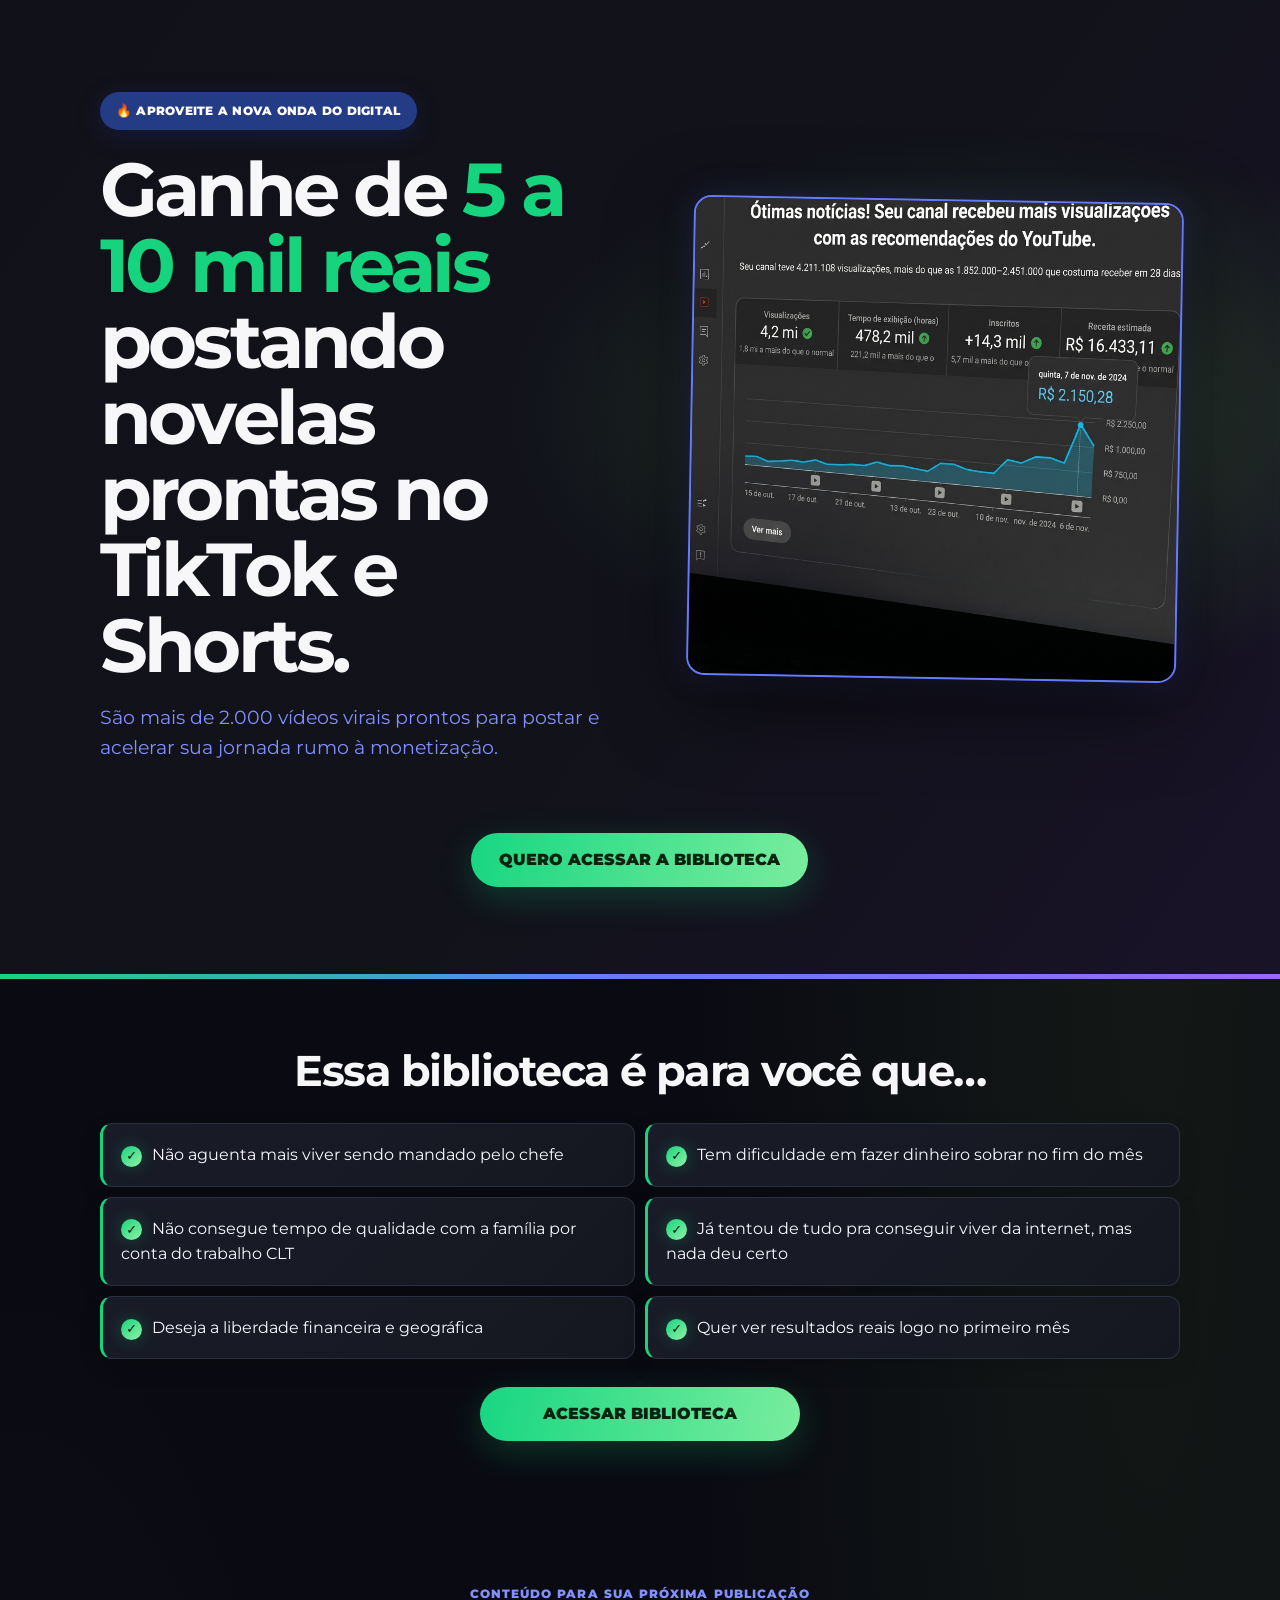
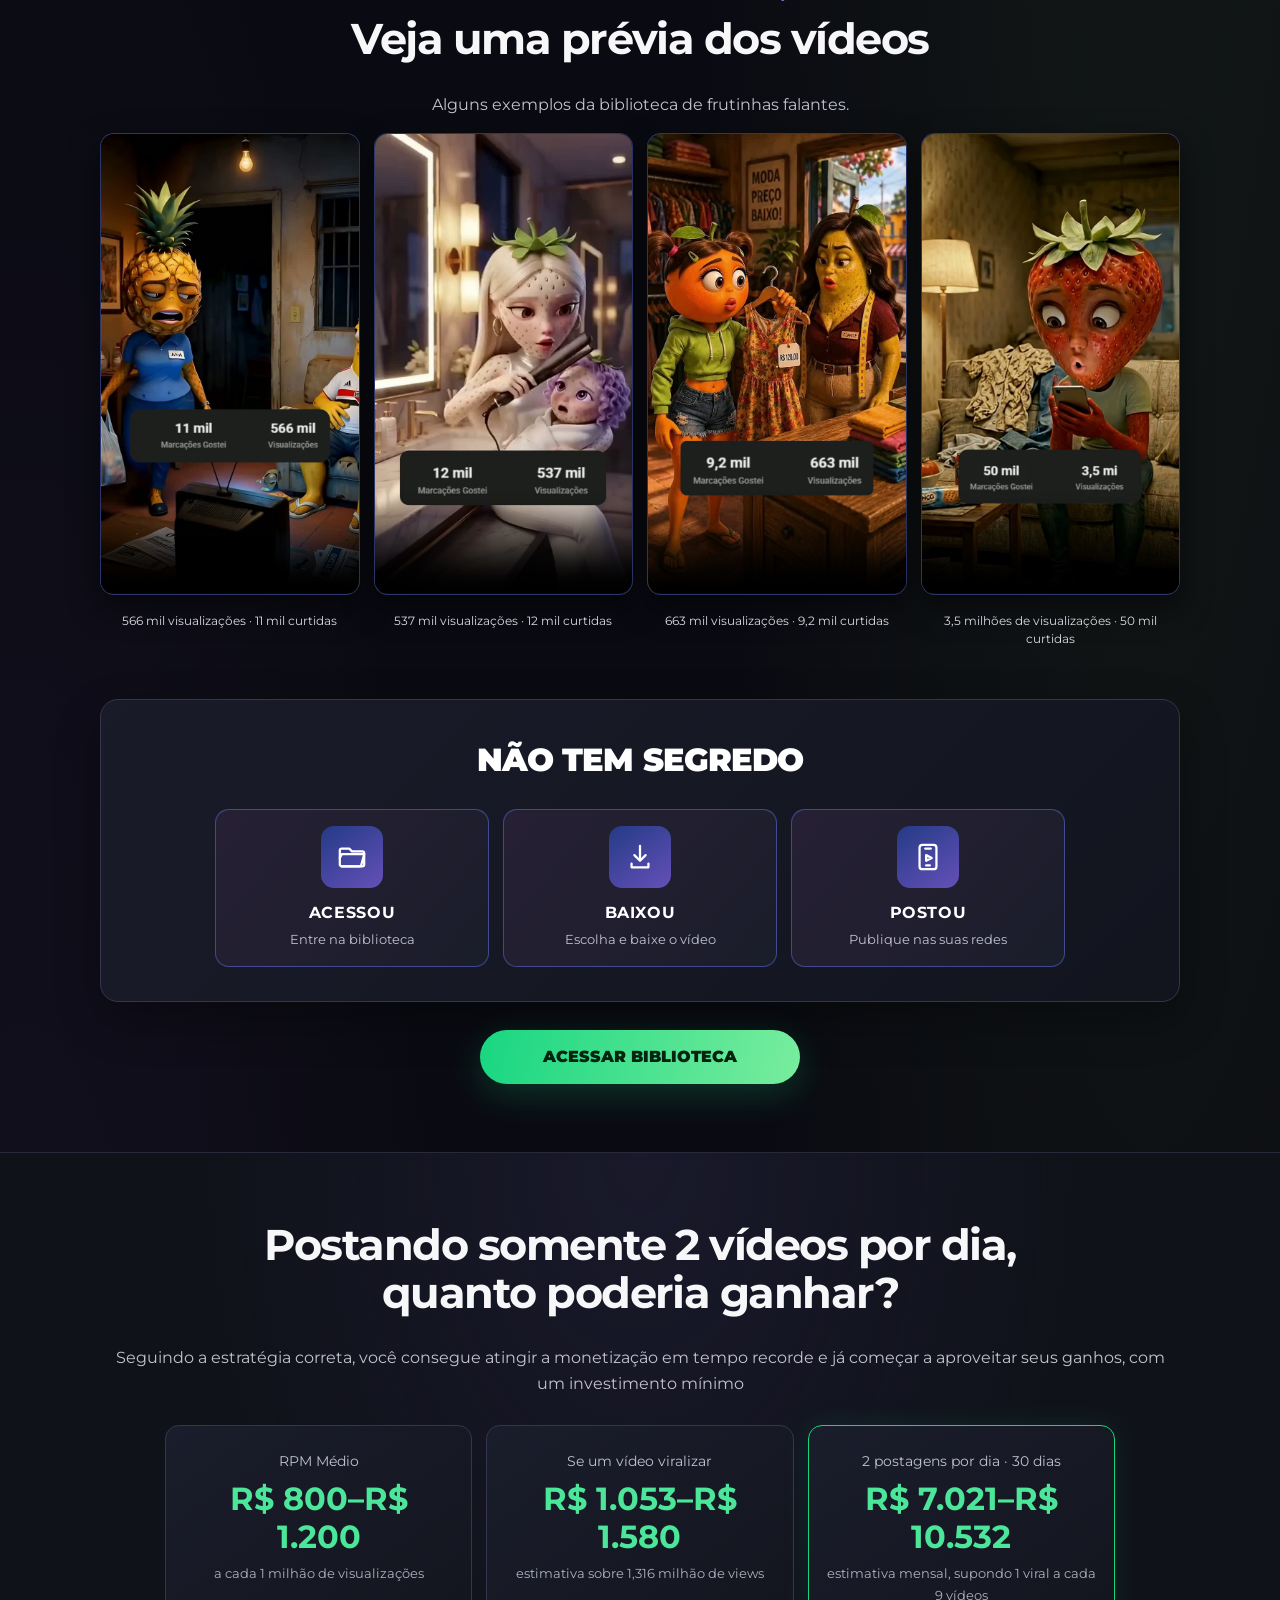
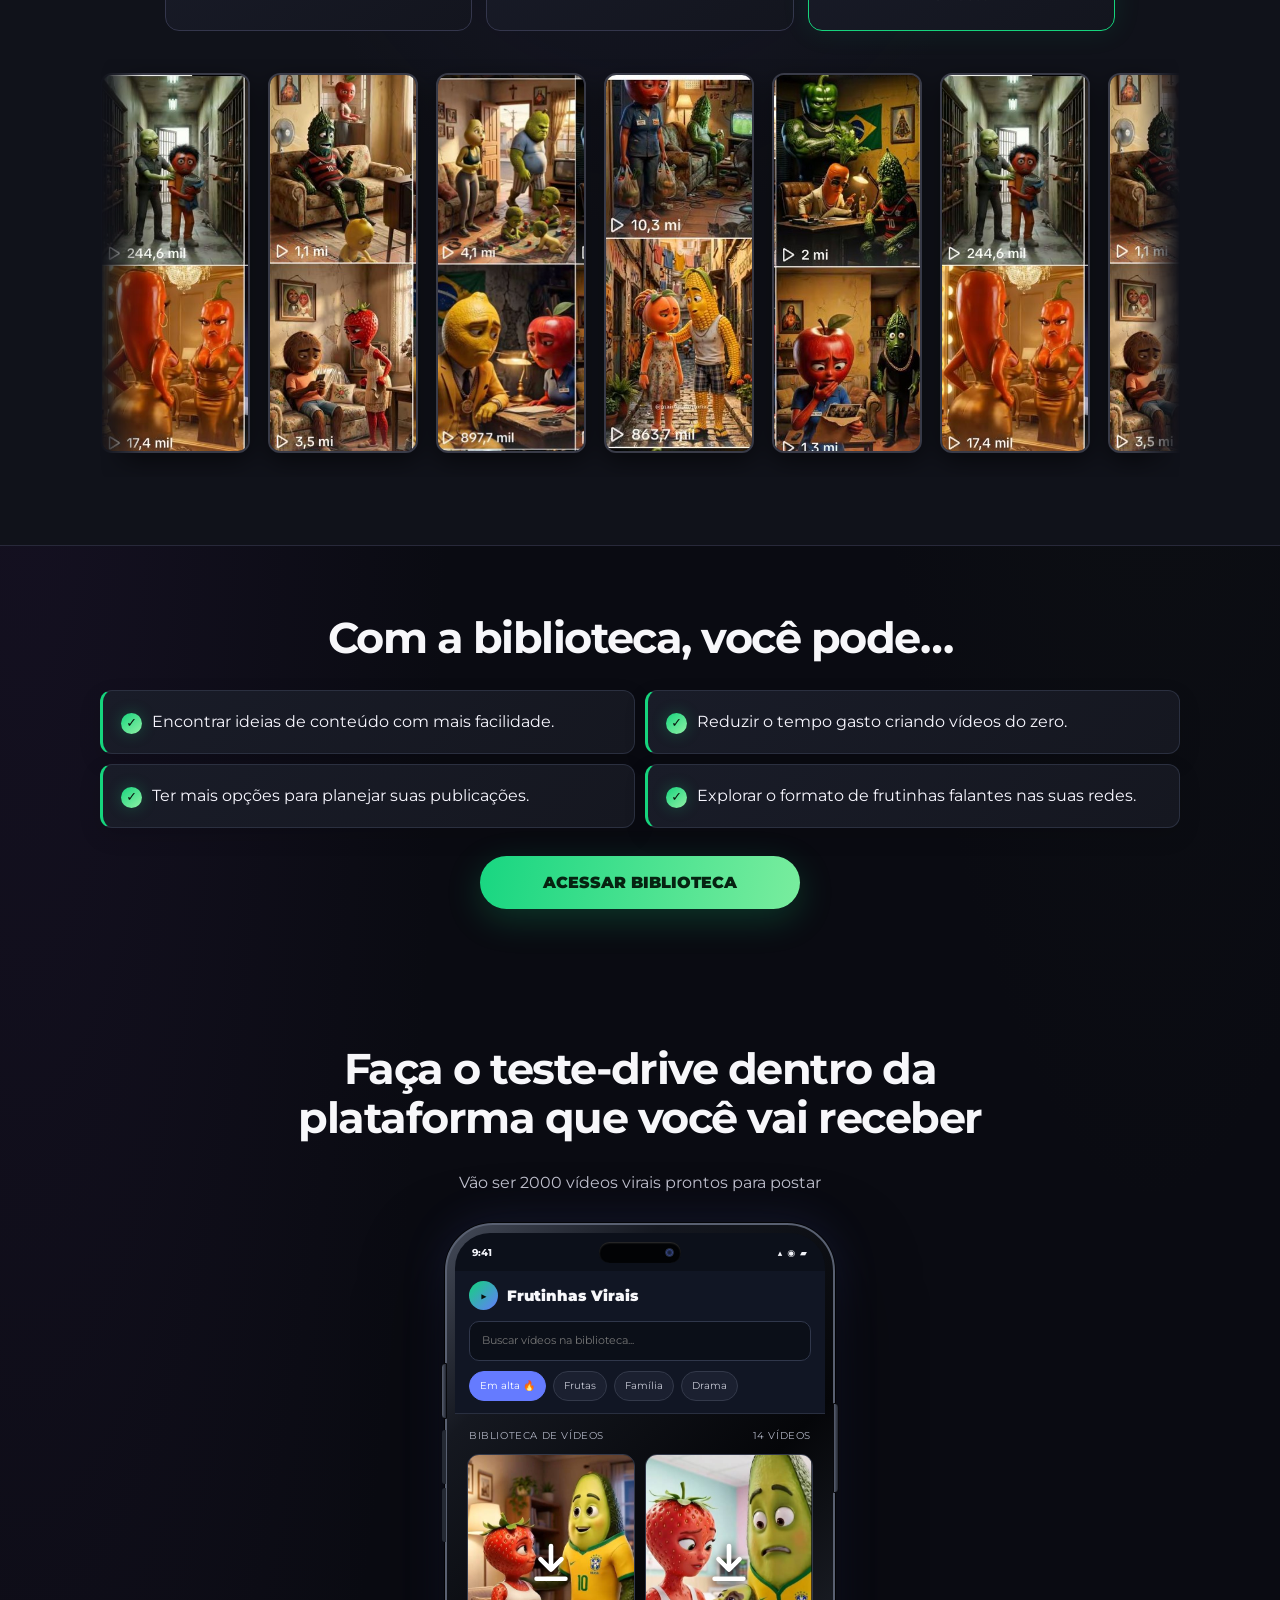
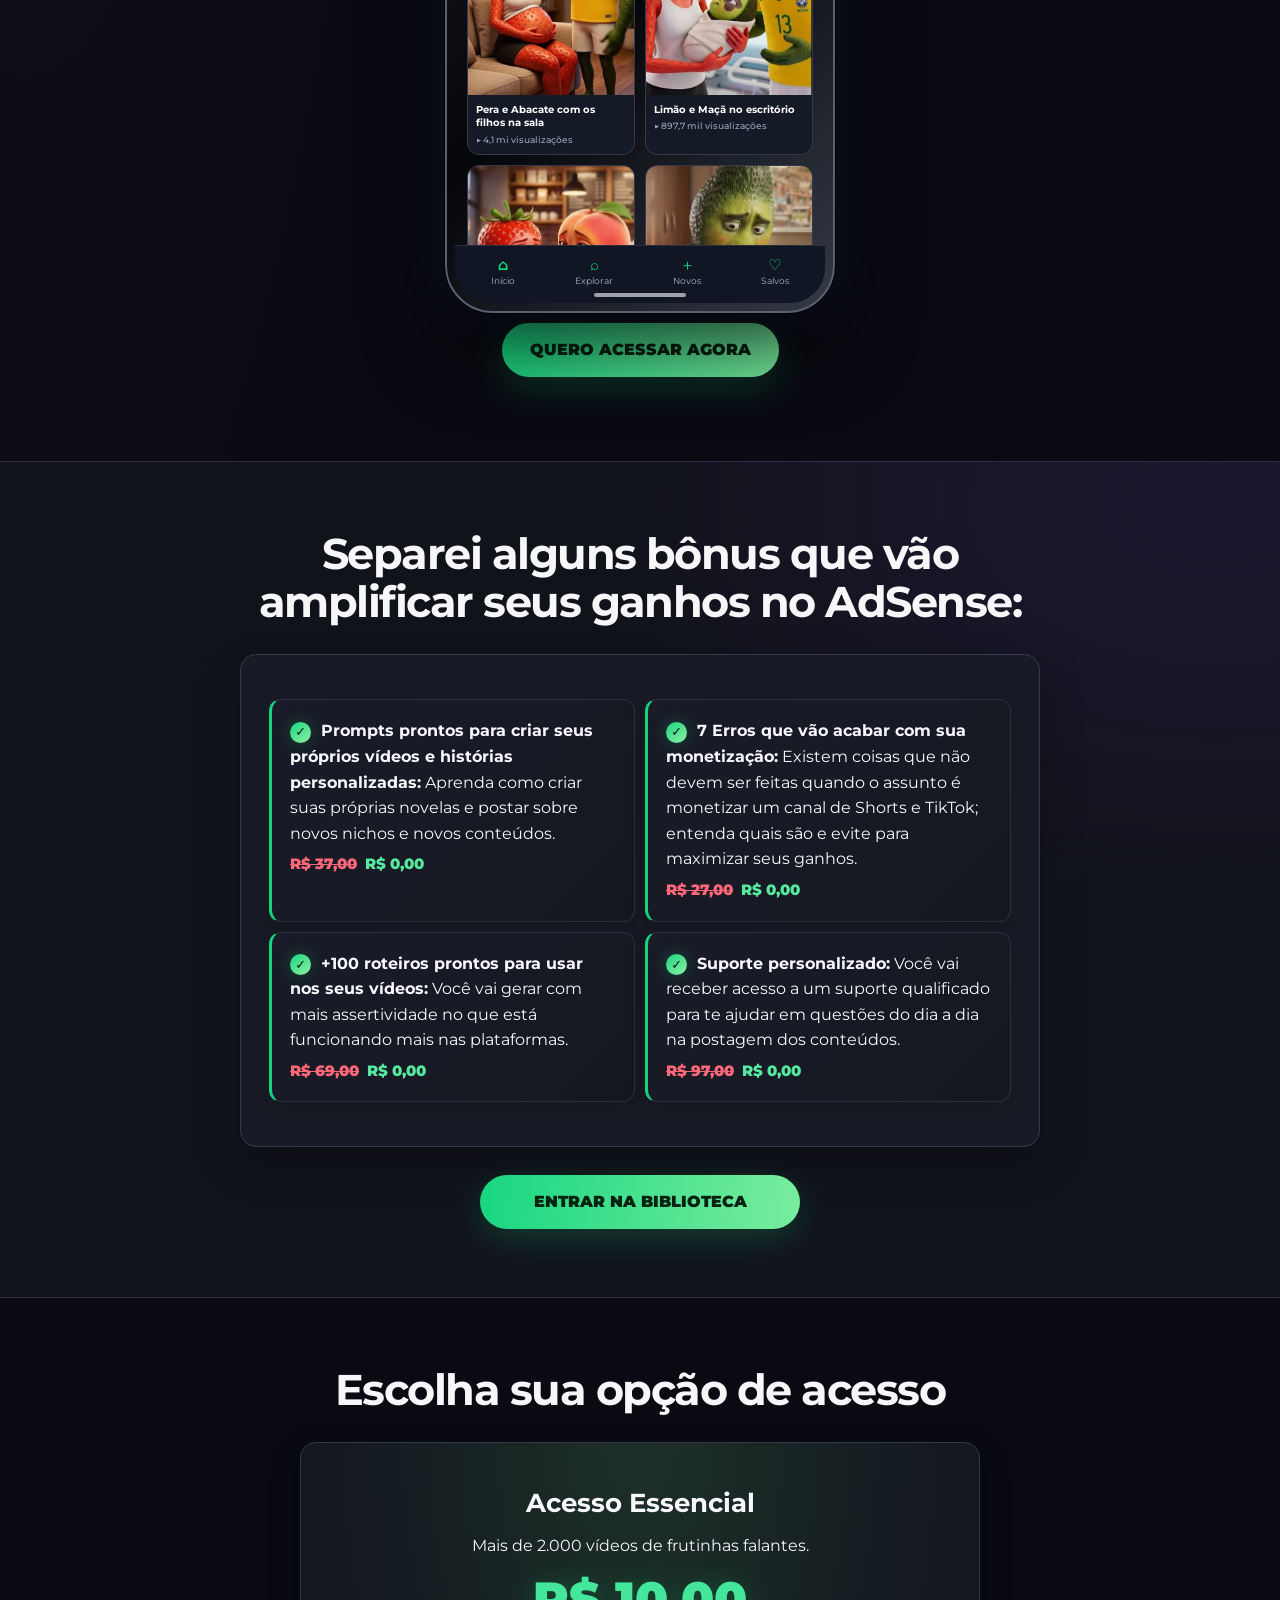
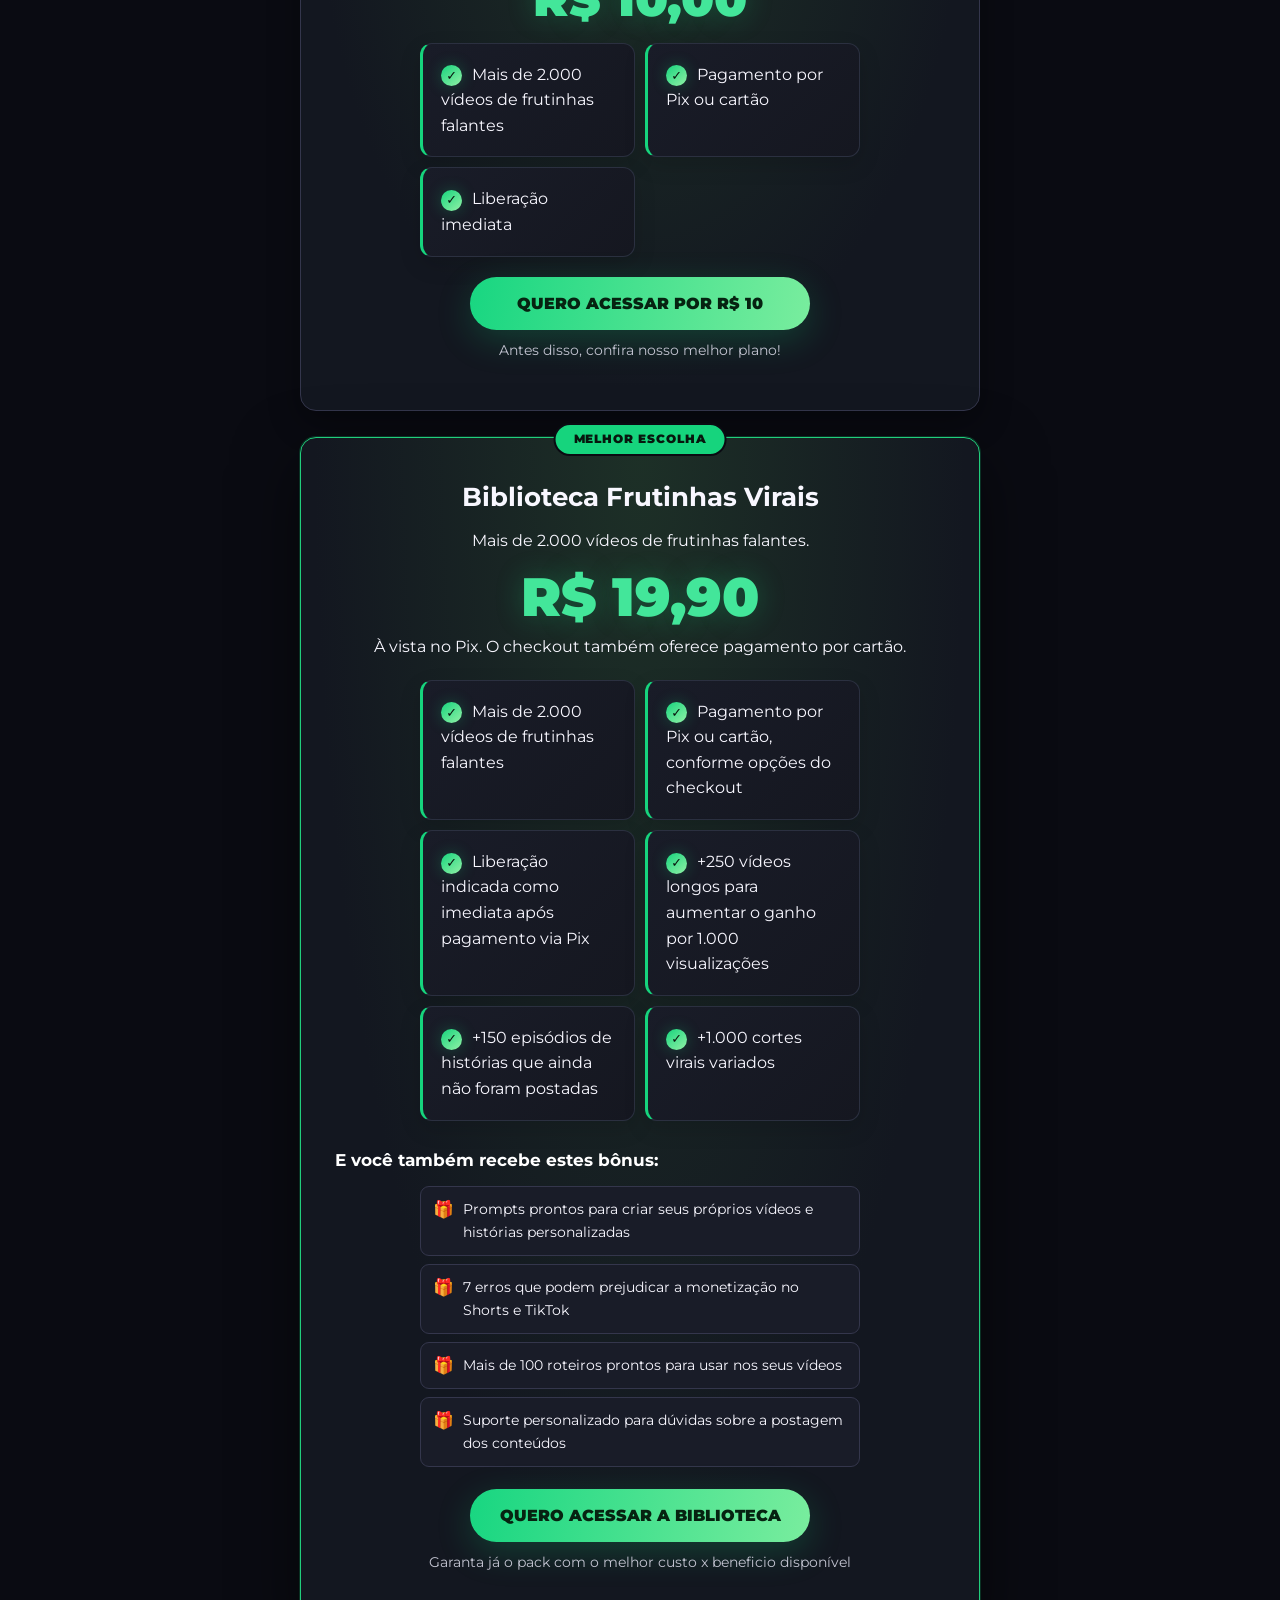
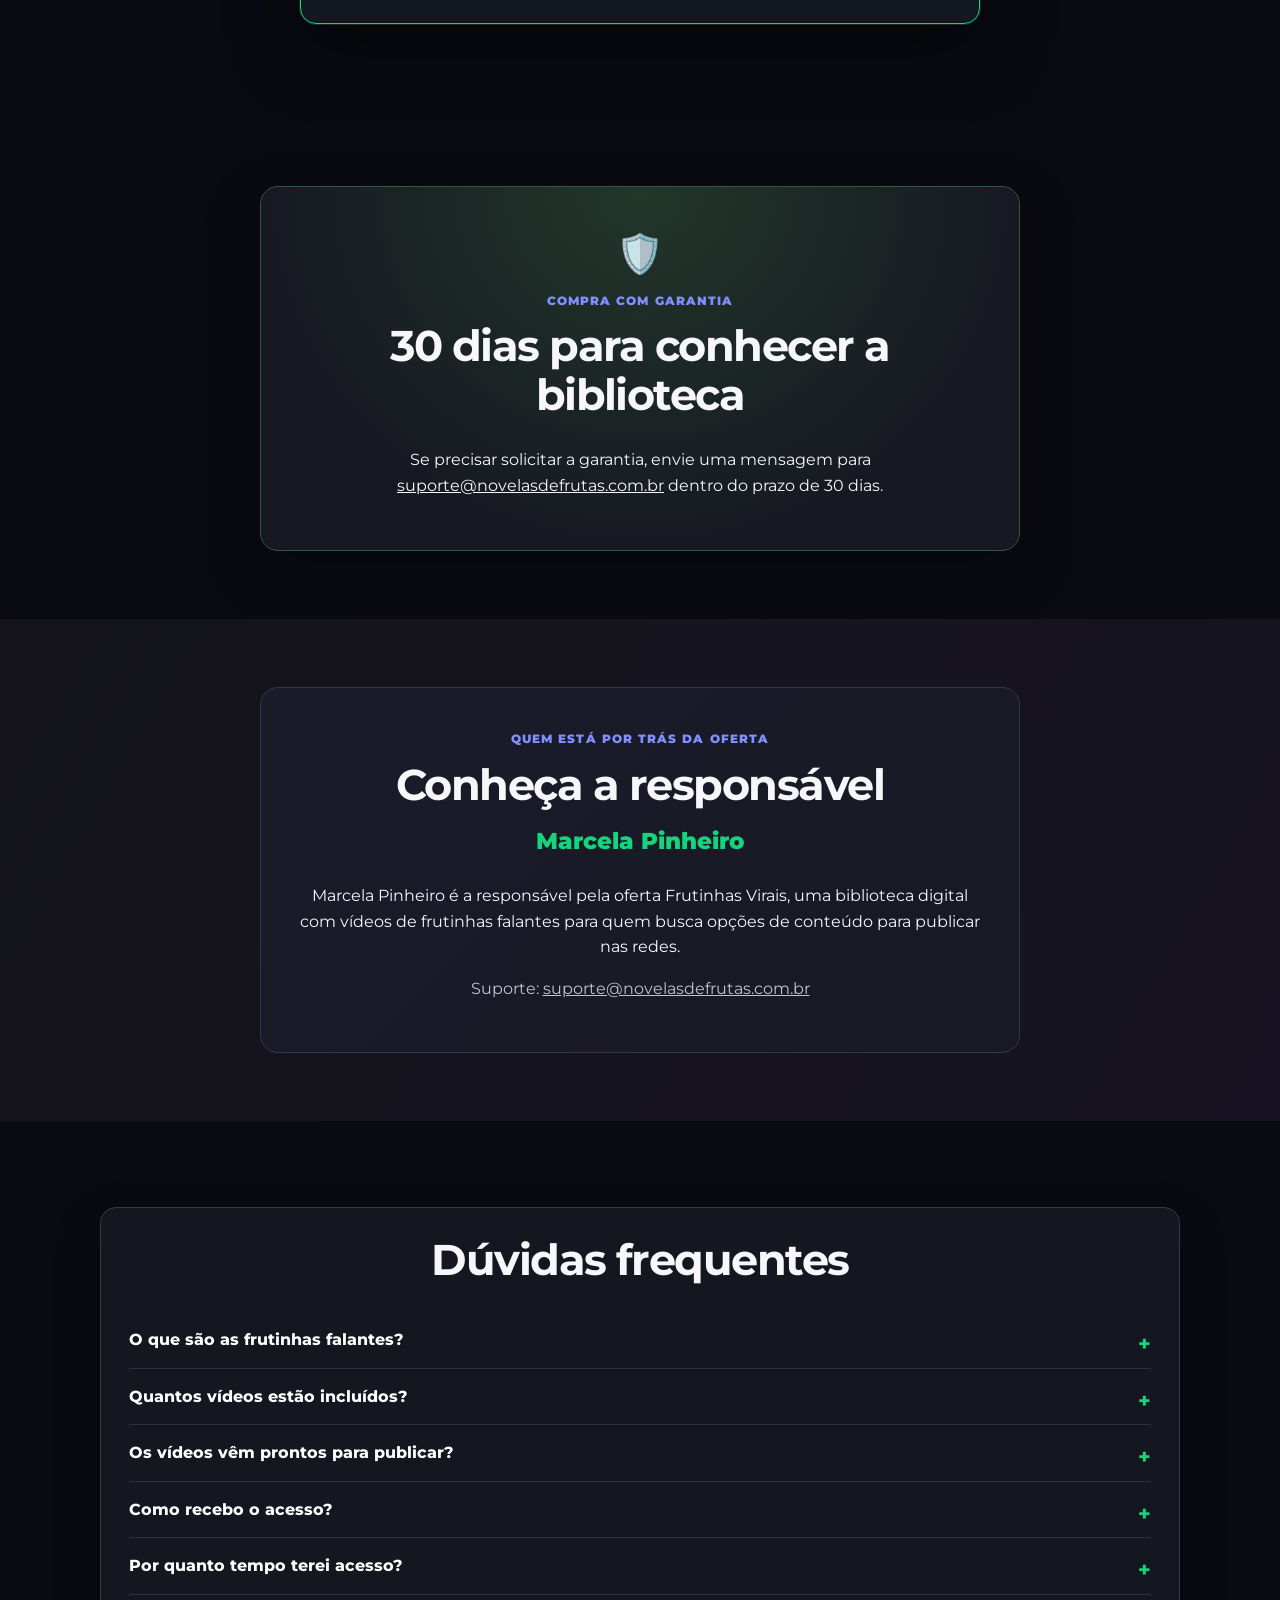
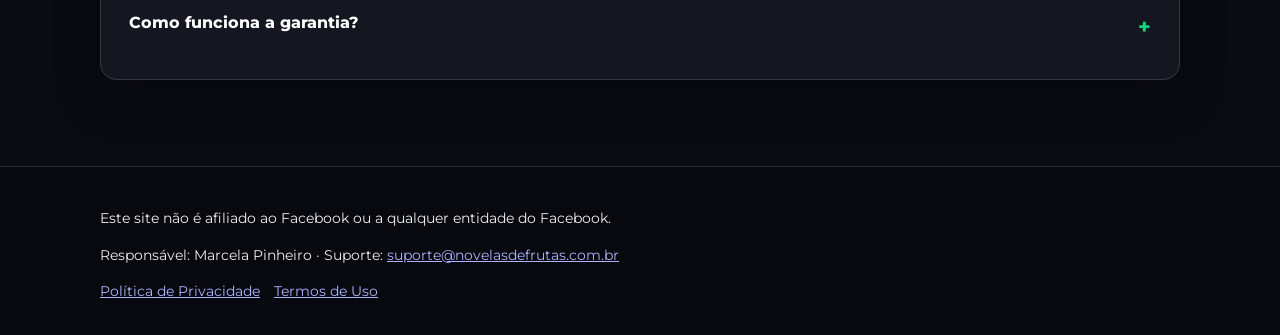
==== index.html @ 3e5a94a5 "Update FAQ answers" ====
<!doctype html>
<html lang="pt-BR">
<head>
  <meta charset="utf-8">
  <meta name="viewport" content="width=device-width, initial-scale=1">
  <meta name="theme-color" content="#101010">
  <meta name="description" content="Acesse uma biblioteca com mais de 2.000 vídeos de frutinhas falantes prontos para publicar.">
  <title>Frutinhas Virais — Biblioteca de vídeos</title>
  <link rel="preconnect" href="https://fonts.googleapis.com">
  <link rel="preconnect" href="https://fonts.gstatic.com" crossorigin>
  <link href="https://fonts.googleapis.com/css2?family=Montserrat:wght@400;500;600;700;800;900&display=swap" rel="stylesheet">
  <style>
    :root{font-family:Inter,ui-sans-serif,system-ui,-apple-system,"Segoe UI",sans-serif;color:#f7f7fa;background:#0b0b0d;line-height:1.6;font-synthesis:none;text-rendering:optimizeLegibility;--bg:#0b0b0d;--panel:#151519;--green:#12d47b;--blue:#657bff;--purple:#8771ff;--white:#f7f7fa;--muted:#b7b7c2}*{box-sizing:border-box}body{margin:0;background:var(--bg)}a{color:inherit}.wrap{width:min(100% - 36px,1080px);margin:auto}.hero{text-align:left;background:radial-gradient(ellipse at 83% 44%,#263925 0,transparent 31%),radial-gradient(ellipse at 0% 100%,#1a1540 0,transparent 38%),#09090b;color:var(--white);padding:54px 0;border-bottom:1px solid #263829;overflow:hidden}.hero .wrap{max-width:1080px}.hero-copy{max-width:580px}.tag{display:inline-block;background:var(--blue);color:#080808;font-size:.78rem;font-weight:850;padding:8px 14px;margin-bottom:22px;border-radius:4px;letter-spacing:.02em}.hero h1{font-size:clamp(2.55rem,6vw,4.55rem);line-height:1.01;letter-spacing:-.05em;margin:0 0 18px;max-width:660px}.green{color:var(--green)}.blue{color:#8290ff}.lead{font-size:1.2rem;margin:0 0 22px;color:#d0d0d8}.hero-copy>p:not(.lead){color:#a9a9b4;margin:0 0 26px}.button{display:inline-flex;align-items:center;justify-content:center;min-height:52px;background:var(--green);color:#07170e;text-decoration:none;font-weight:900;padding:14px 24px;border-radius:6px;box-shadow:0 8px 28px #10c87830;transition:transform .18s,filter .18s}.button:hover{filter:brightness(1.06);transform:translateY(-2px)}.hero-art{display:block;width:min(100%,620px);margin:28px auto 0;border-radius:12px;box-shadow:0 18px 55px #000b;border:1px solid #ffffff24}section{padding:58px 0}section h2{text-align:center;color:var(--white);font-size:clamp(1.75rem,4vw,2.55rem);line-height:1.12;letter-spacing:-.035em;margin:0 0 24px}p{margin-top:.6em}ul{padding-left:1.25rem}li{margin:10px 0}.muted,.notice{color:var(--muted)}.videos{display:grid;grid-template-columns:repeat(2,minmax(0,1fr));gap:14px}.videos video{width:100%;aspect-ratio:9/16;object-fit:cover;background:#080808;border:1px solid #35353c;border-radius:10px;box-shadow:0 10px 25px #0005}.list-card,.offer,.faq{background:linear-gradient(145deg,#19191f,#121215);border:1px solid #303038;border-radius:12px;padding:clamp(18px,3vw,28px);margin:18px 0;box-shadow:0 12px 32px #0003}.offer{text-align:center;border:1px solid #2bbd79;box-shadow:0 0 0 1px #10c87833,0 20px 60px #0007;max-width:680px;margin:26px auto}.offer h3{font-size:1.6rem;margin:.2em 0}.offer ul{text-align:left;max-width:440px;margin:20px auto}.price{font-size:clamp(2.6rem,7vw,3.4rem);line-height:1;font-weight:950;color:var(--green);margin:10px}.bonus{background:radial-gradient(ellipse at top right,#28203d 0,transparent 38%),#111114;border-block:1px solid #292434}.bonus .list-card{max-width:800px;margin:22px auto}.notice{font-size:.9rem}.bio{background:linear-gradient(120deg,#14141a,#171322)}.faq details{padding:15px 0;border-bottom:1px solid #303038}.faq details:last-child{border-bottom:0}.faq summary{font-weight:750;cursor:pointer;color:#fff}.faq details p{color:var(--muted);margin-bottom:0}.footer{background:#070708;color:#eee;padding:32px 0;font-size:.88rem;border-top:1px solid #29292d}.footer a{margin-right:14px;color:#a7a7b2}.check-list{list-style:none;padding:0;display:grid;grid-template-columns:1fr;gap:10px}.check-list li{padding:15px 16px;background:#17171c;border:1px solid #292930;border-radius:8px;margin:0}.check-list li::before{content:"✓";display:inline-grid;place-items:center;color:#08150d;background:var(--green);font-size:.8rem;font-weight:950;width:21px;height:21px;border-radius:50%;margin-right:10px}.eyebrow{color:#8290ff;text-align:center;font-weight:850;letter-spacing:.09em;font-size:.75rem}.showcase{display:grid;grid-template-columns:1fr;gap:16px;align-items:center;margin:26px 0}.showcase img{display:block;width:100%;height:auto;border-radius:10px;border:1px solid #ffffff22;box-shadow:0 12px 32px #0006}.center{text-align:center}.guarantee{max-width:760px;margin:auto;text-align:center;padding:28px;border:1px solid #33333b;background:linear-gradient(120deg,#17171b,#13151a);border-radius:12px}.guarantee-mark{font-size:2.4rem}.person{max-width:760px;margin:auto;text-align:center}.person h2{margin-bottom:12px}.person-name{font-size:1.45rem;font-weight:850;color:var(--green)}@media(min-width:760px){.hero{padding:78px 0}.hero .wrap{display:grid;grid-template-columns:1.05fr .95fr;gap:48px;align-items:center}.hero-art{margin:0;width:100%;max-height:450px;object-fit:cover}.videos{grid-template-columns:repeat(4,minmax(0,1fr))}section{padding:74px 0}.showcase{grid-template-columns:1.1fr .9fr;gap:22px}.check-list{grid-template-columns:repeat(2,minmax(0,1fr))}}@media(max-width:759px){.hero-copy{text-align:center}.tag{max-width:100%}.hero .button{width:100%}.hero-art{max-height:350px;object-fit:cover}section{padding:46px 0}}
    /* Identidade Frutinhas Virais: criativa e colorida, mantendo a leitura direta da estrutura de referência. */
    :root{font-family:"Montserrat",ui-sans-serif,system-ui,-apple-system,"Segoe UI",sans-serif;color:#f8f7ff;background:#0a0b12;--green:#16d47d;--blue:#657bff;--purple:#9a67ff;--muted:#c2c3d0;--panel:#171925}
    body{background:#0a0b12;background-image:radial-gradient(ellipse at 90% 8%,#27351f55,transparent 28%),radial-gradient(ellipse at 2% 35%,#33204d44,transparent 24%)}
    .hero{position:relative;border:0;background:radial-gradient(ellipse at 78% 42%,#283c28 0,transparent 35%),linear-gradient(125deg,#11111a,#11121a 54%,#191328);padding:70px 0 76px}
    .hero:after{content:"";position:absolute;inset:auto 0 0;height:5px;background:linear-gradient(90deg,var(--green),var(--blue),var(--purple))}
    .hero .wrap{position:relative;z-index:1}.tag{background:#243b86;color:white;border-radius:999px;padding:9px 16px;box-shadow:0 6px 24px #243b8644}
    .hero h1{font-size:clamp(2.65rem,6vw,4.7rem);max-width:620px}.hero-art{border:2px solid #657bff;border-radius:18px;box-shadow:0 24px 80px #0009,0 0 35px #657bff30;transform:rotate(1deg)}
    .button{background:linear-gradient(100deg,#18d681,#79ed9e);border-radius:999px;color:#062311;box-shadow:0 10px 35px #13d57a36;padding-inline:28px}
    section{padding:68px 0}section[style]{background:transparent!important}.bonus{background:linear-gradient(120deg,#15131f,#121722)!important;border-block:1px solid #302b49}
    section h2{max-width:780px;margin:0 auto 28px;font-size:clamp(1.8rem,4vw,2.7rem)}
    section:nth-of-type(odd) .wrap{position:relative}
    .check-list li{background:linear-gradient(135deg,#191c28,#151720);border:1px solid #2b3040;border-left:3px solid var(--green);padding:18px;border-radius:12px;box-shadow:0 8px 22px #0002}
    .check-list li::before{background:linear-gradient(140deg,#16d47d,#92f1a6);box-shadow:0 0 15px #16d47d44}
    .showcase img{border:1px solid #657bff66;border-radius:14px;box-shadow:0 18px 42px #0007;transition:transform .2s}.showcase img:hover{transform:translateY(-4px)}
    .videos video{border:1px solid #657bff66;border-radius:14px;box-shadow:0 12px 30px #0008}
    .list-card,.offer,.faq{background:linear-gradient(145deg,#1a1d2b,#14151e);border:1px solid #35394c;border-radius:16px;box-shadow:0 18px 44px #0004}
    .offer{background:radial-gradient(ellipse at top,#1d3027,#131720 68%);border:1px solid #21ce7c;box-shadow:0 0 0 1px #16d47d33,0 24px 65px #0008;padding:34px}
    .offer .button{min-width:min(100%,340px)}.price{color:#43e69a;text-shadow:0 0 28px #16d47d44}
    .bonus{background:radial-gradient(ellipse at 95% 5%,#34205b55,transparent 35%),#11131b!important}.bonus .list-card{background:#181a25}
    .guarantee{background:radial-gradient(ellipse at top,#22372a,#171922 70%);border-color:#31573f;border-radius:18px;box-shadow:0 20px 55px #0005;padding:36px}
    .person{padding:34px;background:linear-gradient(135deg,#1b1b2a,#171923);border:1px solid #34364c;border-radius:18px}
    .faq{background:#141620}.faq summary{list-style:none}.faq summary::-webkit-details-marker{display:none}.faq summary:after{content:"+";float:right;color:var(--green);font-size:1.3rem}.faq details[open] summary:after{content:"−"}
    .footer{background:#08090e;border-color:#272a38}.footer a{color:#aeb3ff}
    @media(min-width:760px){.hero{padding:92px 0}.hero-art{max-height:480px}.showcase{grid-template-columns:1fr 1fr}}
    @media(max-width:759px){.hero{padding:48px 0 56px}.hero-art{transform:none;margin-top:30px}.tag{font-size:.72rem}.button{width:100%}.hero-cta{width:calc(100% - 24px);margin:24px auto 0}section{padding:48px 0}.offer{padding:24px 18px}}
    .videos figure{margin:0;min-width:0}.videos figcaption{padding:10px 3px;color:#d9d9e2;font-size:.78rem;line-height:1.4;text-align:center}
    .earning-section{background:radial-gradient(ellipse at 50% 0,#26234366,transparent 48%),#10121a!important;border-block:1px solid #28293a}
    .center{text-align:center}.earning-grid{display:grid;grid-template-columns:1fr;gap:14px;margin:28px auto;max-width:950px}
    .earning-card{padding:24px 18px;border:1px solid #34364c;border-radius:14px;background:linear-gradient(145deg,#1a1d2b,#13151e);text-align:center;display:flex;flex-direction:column;gap:7px}
    .earning-card span{color:#bfc1d2;font-size:.9rem}.earning-card strong{font-size:clamp(1.35rem,4vw,2rem);color:#4be69a;line-height:1.2}.earning-card small{color:#aeb0bf}
    .earning-card.highlight{border-color:#16d47d;box-shadow:0 0 28px #16d47d1a}.calc-note{max-width:900px;margin:0 auto;padding:18px 20px;border-left:3px solid var(--blue);border-radius:8px;background:#1a1b28;color:#dcdeea;font-size:.94rem}
    .disclaimer{max-width:900px;margin:18px auto 0;color:#9ea1b0;font-size:.82rem;line-height:1.5}
    .results-carousel{overflow:hidden;width:100%;padding:14px 0 24px;position:relative;mask-image:linear-gradient(90deg,transparent,#000 4%,#000 96%,transparent)}
    .results-track{display:flex;gap:0;width:max-content;animation:results-scroll 34s linear infinite}
    .results-track img{display:block;flex:none;width:118px;height:300px;margin-right:14px;object-fit:cover;border:2px solid #393b48;border-radius:12px;background:#181922;box-shadow:0 8px 24px #0008}
    @keyframes results-scroll{from{transform:translateX(0)}to{transform:translateX(-50%)}}
    @media(min-width:760px){.results-track img{width:150px;height:380px;margin-right:18px}}
    @media(prefers-reduced-motion:reduce){.results-track{animation:none}}
    @media(min-width:760px){.earning-grid{grid-template-columns:repeat(3,1fr)}}
    .library-phone{position:relative;width:min(100%,390px);height:690px;margin:28px auto 0;padding:8px;border:2px solid #596071;border-radius:48px;background:linear-gradient(135deg,#454b59 0%,#151820 20%,#050609 52%,#343a47 100%);overflow:visible;box-shadow:0 34px 80px #000b,0 0 0 1px #050609,0 0 45px #657bff26;display:flex;flex-direction:column;color:#f7f7fa;isolation:isolate}
    .library-phone:before,.library-phone:after{content:"";position:absolute;width:4px;background:linear-gradient(90deg,#596071,#222630);border:1px solid #08090d;z-index:2;pointer-events:none}
    .library-phone:before{left:-6px;top:138px;height:54px;border-radius:4px 0 0 4px;box-shadow:0 66px 0 -1px #252a34,0 124px 0 -1px #252a34}
    .library-phone:after{right:-6px;top:178px;height:88px;border-radius:0 4px 4px 0}
    .phone-status{position:relative;display:grid;grid-template-columns:1fr 1fr 1fr;align-items:center;min-height:38px;padding:7px 17px 6px;background:#0c101a;font-size:10px;color:#f1f2f8;font-weight:750;border-radius:35px 35px 0 0}
    .phone-status span:nth-child(2){justify-self:center;width:82px;height:21px;border-radius:15px;background:#020305;box-shadow:inset 0 1px 2px #333;display:flex;justify-content:flex-end;align-items:center;padding-right:7px}
    .phone-status span:nth-child(2):after{content:"";width:7px;height:7px;border-radius:50%;background:#121a27;border:1px solid #283246;box-shadow:inset 0 0 3px #657bff}
    .phone-status span:last-child{justify-self:end;letter-spacing:1px;font-size:9px}
    .library-head{padding:10px 14px 12px;background:#111624;border-bottom:1px solid #292f40}.library-brand{display:flex;align-items:center;gap:9px;font-weight:900;font-size:15px}.brand-play{display:grid;place-items:center;width:29px;height:29px;border-radius:50%;background:linear-gradient(135deg,#12d47b,#657bff);color:#08100d;font-size:12px}.library-search{width:100%;margin-top:11px;border:1px solid #30374b;border-radius:10px;padding:10px 12px;background:#0b0f18;color:#fff;font:inherit;font-size:11px;outline:none}.library-search:focus{border-color:#657bff}.library-tabs{display:flex;gap:7px;overflow:auto;padding-top:10px;scrollbar-width:none}.library-tabs button{flex:none;border:1px solid #33394a;border-radius:20px;background:#1b2030;color:#c7c9d5;padding:6px 10px;font:inherit;font-size:10px;cursor:pointer}.library-tabs button.active{background:#657bff;border-color:#657bff;color:#fff}.library-content{overflow:auto;flex:1;padding:12px;scrollbar-width:thin;scrollbar-color:#48506a transparent}.library-label{display:flex;justify-content:space-between;font-size:10px;color:#aeb2c1;text-transform:uppercase;letter-spacing:.06em;margin:2px 2px 10px}.library-grid{display:grid;grid-template-columns:repeat(2,minmax(0,1fr));gap:10px}.library-item{padding:0;border:1px solid #33394a;border-radius:12px;background:#151a27;overflow:hidden;color:white;text-align:left;cursor:pointer;min-width:0}.library-item img{display:block;width:100%;aspect-ratio:9/13;object-fit:cover;background:#202333}.library-item span{display:block;padding:8px;font-size:10px;line-height:1.35;font-weight:700}.library-item small{display:block;color:#9fa5bb;font-size:9px;font-weight:500;margin-top:4px}.library-bottom{display:flex;justify-content:space-around;align-items:center;padding:10px 6px 12px;background:#111624;border-top:1px solid #292f40;color:#aab0c2;font-size:9px}.library-bottom span{text-align:center}.library-bottom b{display:block;color:#12d47b;font-size:15px;line-height:1.2}.library-modal{position:fixed;inset:0;z-index:1000;background:#03040be8;display:none;place-items:center;padding:20px}.library-modal.open{display:grid}.library-modal figure{position:relative;margin:0;width:min(100%,390px);max-height:90vh}.library-modal img{display:block;width:100%;max-height:82vh;object-fit:contain;border-radius:14px}.library-modal button{position:absolute;right:8px;top:8px;border:0;border-radius:50%;width:38px;height:38px;background:#0b0d15dd;color:#fff;font-size:22px;cursor:pointer}
    .library-bottom{position:relative;min-height:58px;padding:8px 6px 13px;border-radius:0 0 35px 35px}
    .library-bottom:after{content:"";position:absolute;bottom:6px;left:50%;transform:translateX(-50%);width:92px;height:4px;border-radius:4px;background:#e7e8eeaa}
    .library-item{position:relative;cursor:default}
    .library-item:after{content:"";position:absolute;left:50%;top:36%;transform:translate(-50%,-50%);width:42px;height:42px;background:center/contain no-repeat url("data:image/svg+xml,%3Csvg xmlns='http://www.w3.org/2000/svg' viewBox='0 0 32 32' fill='none' stroke='white' stroke-width='3.5' stroke-linecap='round' stroke-linejoin='round'%3E%3Cpath d='M16 3v18m-8-8 8 8 8-8M5 28h22'/%3E%3C/svg%3E");filter:drop-shadow(0 2px 5px #000);pointer-events:none}
    .delivery-panel{margin-top:42px;padding:26px 18px;border:1px solid #34364c;border-radius:18px;background:linear-gradient(135deg,#191b29,#12141e);box-shadow:0 18px 45px #0005}
    .delivery-title{margin:0 0 24px;text-align:center;font-size:clamp(1.3rem,4vw,2rem);font-weight:900;letter-spacing:-.03em;color:#fff}
    .delivery-title span{color:var(--green)}.delivery-steps{display:grid;grid-template-columns:1fr;gap:12px;max-width:850px;margin:auto}
    .delivery-step{display:flex;align-items:center;gap:16px;min-height:92px;padding:16px 18px;border:1px solid #657bff77;border-radius:14px;background:linear-gradient(130deg,#272035,#1a1d2a);color:#fff}
    .delivery-icon{width:54px;height:54px;flex:none;display:grid;place-items:center;border-radius:13px;background:linear-gradient(145deg,#243b86,#6550b8);color:#fff}
    .delivery-icon svg{width:30px;height:30px;fill:none;stroke:currentColor;stroke-width:2.4;stroke-linecap:round;stroke-linejoin:round}
    .delivery-step strong{font-size:1rem;letter-spacing:.04em}.delivery-step small{display:block;margin-top:3px;color:#bfc2d2;font-size:.82rem}
    .gift-heading{margin:26px 0 12px;color:#fff;font-size:1.05rem;text-align:left}.gift-list{margin:0 auto 22px!important;padding:0;list-style:none;display:grid;gap:8px}.gift-list li{display:flex;align-items:flex-start;gap:9px;padding:11px 12px;margin:0;border:1px solid #34364c;border-radius:9px;background:#191c28;text-align:left;font-size:.9rem}.gift-list li:before{content:"🎁";font-size:1.05rem;line-height:1.35;flex:none}
    .offer{position:relative;padding-top:34px}.offer-badge{position:absolute;top:-15px;left:50%;transform:translateX(-50%);padding:5px 18px;border:2px solid #0a0b12;border-radius:999px;background:var(--green);color:#07170e;font-size:.76rem;font-weight:900;letter-spacing:.07em;line-height:1.5;white-space:nowrap}
    .offer-entry{border-color:#34364c;box-shadow:0 12px 32px #0005}.offer-entry .price{font-size:clamp(2.25rem,6vw,3rem)}.offer-entry .check-list{max-width:440px;margin:20px auto}
    .section-cta{text-align:center;margin:28px auto 0}.section-cta .button{min-width:min(100%,320px)}#bonus-destino{scroll-margin-top:24px}
    .wrap.faq{margin:18px auto}
    @media(min-width:650px){.delivery-panel{padding:34px 28px}.delivery-steps{grid-template-columns:repeat(3,1fr);gap:14px}.delivery-step{flex-direction:column;justify-content:center;text-align:center;gap:12px;min-height:155px}.delivery-icon{width:62px;height:62px}}
    .hero-cta{grid-column:1/-1;text-align:center;margin:0 auto}
    @media(max-width:759px){.hero-cta{width:calc(100% - 40px);margin:32px auto 0!important}.hero-cta .button{width:100%}}
    @media(max-width:759px){.library-phone+p{margin-top:48px!important}}
    .bonus-price{display:block;margin-top:7px;color:#55e89f;font-size:.92rem;font-weight:850}.bonus-old{color:#ff6878;text-decoration:line-through;margin-right:8px}
  </style>
  <!-- Meta Pixel Code -->
  <script>
    !function(f,b,e,v,n,t,s)
    {if(f.fbq)return;n=f.fbq=function(){n.callMethod?
    n.callMethod.apply(n,arguments):n.queue.push(arguments)};
    if(!f._fbq)f._fbq=n;n.push=n;n.loaded=!0;n.version='2.0';
    n.queue=[];t=b.createElement(e);t.async=!0;
    t.src=v;s=b.getElementsByTagName(e)[0];
    s.parentNode.insertBefore(t,s)}(window, document,'script',
    'https://connect.facebook.net/en_US/fbevents.js');
    fbq('init', '1915029632598788');
    fbq('track', 'PageView');
  </script>
  <noscript><img height="1" width="1" style="display:none"
    src="https://www.facebook.com/tr?id=1915029632598788&ev=PageView&noscript=1"
  /></noscript>
  <!-- End Meta Pixel Code -->
</head>
<body>
  <header class="hero">
    <div class="wrap">
        <div class="hero-copy">
      <div class="tag">🔥 APROVEITE A NOVA ONDA DO DIGITAL</div>
      <h1>Ganhe de <span class="green">5 a 10 mil reais</span> postando novelas prontas no TikTok e Shorts.</h1>
      <p class="lead"><span class="blue">São mais de 2.000 vídeos virais prontos para postar e acelerar sua jornada rumo à monetização.</span></p>
        </div>
        <img class="hero-art" src="youtube-studio-analytics.jpg" alt="Painel de estatísticas do YouTube Studio mostrando visualizações, inscritos e receita estimada" fetchpriority="high">
        <div class="hero-cta"><a class="button" href="#bonus-destino">QUERO ACESSAR A BIBLIOTECA</a></div>
        
    </div>
  </header>

  <main>
    <section>
      <div class="wrap">
        <h2>Essa biblioteca é para você que…</h2>
        <ul class="check-list">
          <li>Não aguenta mais viver sendo mandado pelo chefe</li>
          <li>Tem dificuldade em fazer dinheiro sobrar no fim do mês</li>
          <li>Não consegue tempo de qualidade com a família por conta do trabalho CLT</li>
          <li>Já tentou de tudo pra conseguir viver da internet, mas nada deu certo</li>
          <li>Deseja a liberdade financeira e geográfica</li>
          <li>Quer ver resultados reais logo no primeiro mês</li>
        </ul>
        <p class="section-cta"><a class="button" href="#bonus-destino">ACESSAR BIBLIOTECA</a></p>
      </div>
    </section>

    <section style="background:#141419">
      <div class="wrap">
        <p class="eyebrow">CONTEÚDO PARA SUA PRÓXIMA PUBLICAÇÃO</p>
        <h2>Veja uma prévia dos vídeos</h2>
        <p class="muted" style="text-align:center">Alguns exemplos da biblioteca de frutinhas falantes.</p>
        <div class="videos">
          <figure><video controls playsinline preload="metadata" poster="Exemplos com resultados/1-frame.jpg"><source src="Exemplos com resultados/1.mp4" type="video/mp4"></video><figcaption>566 mil visualizações · 11 mil curtidas</figcaption></figure>
          <figure><video controls playsinline preload="metadata" poster="Exemplos com resultados/2-frame.jpg"><source src="Exemplos com resultados/2.mp4" type="video/mp4"></video><figcaption>537 mil visualizações · 12 mil curtidas</figcaption></figure>
          <figure><video controls playsinline preload="metadata" poster="Exemplos com resultados/3-frame.jpg"><source src="Exemplos com resultados/3.mp4" type="video/mp4"></video><figcaption>663 mil visualizações · 9,2 mil curtidas</figcaption></figure>
          <figure><video controls playsinline preload="metadata" poster="Exemplos com resultados/4-frame.jpg"><source src="Exemplos com resultados/4.mp4" type="video/mp4"></video><figcaption>3,5 milhões de visualizações · 50 mil curtidas</figcaption></figure>
        </div>
        <div class="delivery-panel">
          <h3 class="delivery-title">NÃO TEM SEGREDO</h3>
          <div class="delivery-steps">
            <div class="delivery-step"><span class="delivery-icon"><svg viewBox="0 0 32 32" aria-hidden="true"><path d="M3 9a2 2 0 0 1 2-2h8l3 3h11a2 2 0 0 1 2 2v12a2 2 0 0 1-2 2H5a2 2 0 0 1-2-2z"/><path d="m3 17 2-4h24l-3 11a2 2 0 0 1-2 2H5"/></svg></span><span><strong>ACESSOU</strong><small>Entre na biblioteca</small></span></div>
            <div class="delivery-step"><span class="delivery-icon"><svg viewBox="0 0 32 32" aria-hidden="true"><path d="M16 20V4m-6 10 6 6 6-6"/><path d="M7 23v4h18v-4"/></svg></span><span><strong>BAIXOU</strong><small>Escolha e baixe o vídeo</small></span></div>
            <div class="delivery-step"><span class="delivery-icon"><svg viewBox="0 0 32 32" aria-hidden="true"><rect x="7" y="3" width="18" height="26" rx="3"/><path d="M13 7h6M14 25h4"/><path d="m14 14 6 3-6 3z"/></svg></span><span><strong>POSTOU</strong><small>Publique nas suas redes</small></span></div>
          </div>
        </div>
        <p class="section-cta"><a class="button" href="#bonus-destino">ACESSAR BIBLIOTECA</a></p>
      </div>
    </section>

    <section class="earning-section">
      <div class="wrap">
        <h2>Postando somente 2 vídeos por dia, quanto poderia ganhar?</h2>
        <p class="muted center">Seguindo a estratégia correta, você consegue atingir a monetização em tempo recorde e já começar a aproveitar seus ganhos, com um investimento mínimo</p>
        <div class="earning-grid">
          <article class="earning-card"><span>RPM Médio</span><strong>R$ 800–R$ 1.200</strong><small>a cada 1 milhão de visualizações</small></article>
          <article class="earning-card"><span>Se um vídeo viralizar</span><strong>R$ 1.053–R$ 1.580</strong><small>estimativa sobre 1,316 milhão de views</small></article>
          <article class="earning-card highlight"><span>2 postagens por dia · 30 dias</span><strong>R$ 7.021–R$ 10.532</strong><small>estimativa mensal, supondo 1 viral a cada 9 vídeos</small></article>
        </div>
        <div class="results-strip" aria-label="Carrossel de exemplos de resultados">
          <div class="results-carousel">
            <div class="results-track">
              <img src="Exemplos com resultados/CARROSSEL SEM SOM/E4k4dci - Imgur.jpg" alt="Vídeo de frutas com mais de 2 milhões de visualizações" loading="lazy">
              <img src="Exemplos com resultados/CARROSSEL SEM SOM/undefined - Imgur (1).jpg" alt="Vídeo de frutas com mais de 1,1 milhão de visualizações" loading="lazy">
              <img src="Exemplos com resultados/CARROSSEL SEM SOM/undefined - Imgur (2).jpg" alt="Vídeo de frutas com mais de 4,1 milhões de visualizações" loading="lazy">
              <img src="Exemplos com resultados/CARROSSEL SEM SOM/undefined - Imgur (3).jpg" alt="Vídeo de frutas com mais de 10,3 milhões de visualizações" loading="lazy">
              <img src="Exemplos com resultados/CARROSSEL SEM SOM/undefined - Imgur.jpg" alt="Vídeo de frutas com mais de 244 mil visualizações" loading="lazy">
              <img src="Exemplos com resultados/CARROSSEL SEM SOM/E4k4dci - Imgur.jpg" alt="Vídeo de frutas com mais de 2 milhões de visualizações" loading="lazy">
              <img src="Exemplos com resultados/CARROSSEL SEM SOM/undefined - Imgur (1).jpg" alt="Vídeo de frutas com mais de 1,1 milhão de visualizações" loading="lazy">
              <img src="Exemplos com resultados/CARROSSEL SEM SOM/undefined - Imgur (2).jpg" alt="Vídeo de frutas com mais de 4,1 milhões de visualizações" loading="lazy">
              <img src="Exemplos com resultados/CARROSSEL SEM SOM/undefined - Imgur (3).jpg" alt="Vídeo de frutas com mais de 10,3 milhões de visualizações" loading="lazy">
              <img src="Exemplos com resultados/CARROSSEL SEM SOM/undefined - Imgur.jpg" alt="Vídeo de frutas com mais de 244 mil visualizações" loading="lazy">
            </div>
          </div>
        </div>
      </div>
    </section>

    <section>
      <div class="wrap">
        <h2>Com a biblioteca, você pode…</h2>
        <ul class="check-list">
          <li>Encontrar ideias de conteúdo com mais facilidade.</li>
          <li>Reduzir o tempo gasto criando vídeos do zero.</li>
          <li>Ter mais opções para planejar suas publicações.</li>
          <li>Explorar o formato de frutinhas falantes nas suas redes.</li>
        </ul>
        <p class="section-cta"><a class="button" href="#bonus-destino">ACESSAR BIBLIOTECA</a></p>
      </div>
    </section>

    <section style="background:#141419">
      <div class="wrap">
        <h2>Faça o teste-drive dentro da plataforma que você vai receber</h2>
        <p class="muted center">Vão ser 2000 vídeos virais prontos para postar</p>
        <div class="library-phone" aria-label="Simulador interativo da biblioteca de vídeos">
          <div class="phone-status"><span>9:41</span><span></span><span>▴ ◉ ▰</span></div>
          <div class="library-head">
            <div class="library-brand"><span class="brand-play">▶</span><span>Frutinhas Virais</span></div>
            <input class="library-search" id="library-search" type="search" placeholder="Buscar vídeos na biblioteca..." aria-label="Buscar vídeos na biblioteca">
            <div class="library-tabs"><button class="active" data-filter="all">Em alta 🔥</button><button data-filter="frutas">Frutas</button><button data-filter="familia">Família</button><button data-filter="drama">Drama</button></div>
          </div>
          <div class="library-content">
            <div class="library-label"><span>Biblioteca de vídeos</span><span id="library-count">14 vídeos</span></div>
            <div class="library-grid" id="library-grid"></div>
          </div>
          <div class="library-bottom"><span><b>⌂</b>Início</span><span><b>⌕</b>Explorar</span><span><b>＋</b>Novos</span><span><b>♡</b>Salvos</span></div>
        </div>
        <p style="text-align:center"><a class="button" href="#oferta">QUERO ACESSAR AGORA</a></p>
      </div>
    </section>

    <section class="bonus" id="bonus-destino">
      <div class="wrap">
        <h2>Separei alguns bônus que vão amplificar seus ganhos no AdSense:</h2>
        <div class="list-card">
          <ul class="check-list">
            <li><strong>Prompts prontos para criar seus próprios vídeos e histórias personalizadas:</strong> Aprenda como criar suas próprias novelas e postar sobre novos nichos e novos conteúdos. <span class="bonus-price"><span class="bonus-old">R$ 37,00</span>R$ 0,00</span></li>
            <li><strong>7 Erros que vão acabar com sua monetização:</strong> Existem coisas que não devem ser feitas quando o assunto é monetizar um canal de Shorts e TikTok; entenda quais são e evite para maximizar seus ganhos. <span class="bonus-price"><span class="bonus-old">R$ 27,00</span>R$ 0,00</span></li>
            <li><strong>+100 roteiros prontos para usar nos seus vídeos:</strong> Você vai gerar com mais assertividade no que está funcionando mais nas plataformas. <span class="bonus-price"><span class="bonus-old">R$ 69,00</span>R$ 0,00</span></li>
            <li><strong>Suporte personalizado:</strong> Você vai receber acesso a um suporte qualificado para te ajudar em questões do dia a dia na postagem dos conteúdos. <span class="bonus-price"><span class="bonus-old">R$ 97,00</span>R$ 0,00</span></li>
          </ul>
        </div>
        <p class="section-cta"><a class="button" href="#oferta">ENTRAR NA BIBLIOTECA</a></p>
      </div>
    </section>

    <section id="oferta">
      <div class="wrap">
        <h2>Escolha sua opção de acesso</h2>
        <div class="offer offer-entry">
          <h3>Acesso Essencial</h3>
          <p>Mais de 2.000 vídeos de frutinhas falantes.</p>
          <p class="price">R$ 10,00</p>
          <ul class="check-list">
            <li>Mais de 2.000 vídeos de frutinhas falantes</li>
            <li>Pagamento por Pix ou cartão</li>
            <li>Liberação imediata</li>
          </ul>
          <a class="button" href="https://frutinhaslucrativas.vercel.app/oferta-relampago.html">QUERO ACESSAR POR R$ 10</a>
          <p class="notice">Antes disso, confira nosso melhor plano!</p>
        </div>
        <div class="offer">
          <span class="offer-badge">MELHOR ESCOLHA</span>
          <h3>Biblioteca Frutinhas Virais</h3>
          <p>Mais de 2.000 vídeos de frutinhas falantes.</p>
          <p class="price">R$ 19,90</p>
          <p>À vista no Pix. O checkout também oferece pagamento por cartão.</p>
          <ul class="check-list">
            <li>Mais de 2.000 vídeos de frutinhas falantes</li>
            <li>Pagamento por Pix ou cartão, conforme opções do checkout</li>
            <li>Liberação indicada como imediata após pagamento via Pix</li>
            <li>+250 vídeos longos para aumentar o ganho por 1.000 visualizações</li>
            <li>+150 episódios de histórias que ainda não foram postadas</li>
            <li>+1.000 cortes virais variados</li>
          </ul>
          <h4 class="gift-heading">E você também recebe estes bônus:</h4>
          <ul class="gift-list">
            <li>Prompts prontos para criar seus próprios vídeos e histórias personalizadas</li>
            <li>7 erros que podem prejudicar a monetização no Shorts e TikTok</li>
            <li>Mais de 100 roteiros prontos para usar nos seus vídeos</li>
            <li>Suporte personalizado para dúvidas sobre a postagem dos conteúdos</li>
          </ul>
          <a class="button" href="https://pay.cakto.com.br/agittq3_1277130">QUERO ACESSAR A BIBLIOTECA</a>
          <p class="notice">Garanta já o pack com o melhor custo x beneficio disponível</p>
        </div>
      </div>
    </section>

    <section>
      <div class="wrap">
        <div class="guarantee">
          <div class="guarantee-mark">🛡️</div>
          <p class="eyebrow">COMPRA COM GARANTIA</p>
          <h2>30 dias para conhecer a biblioteca</h2>
          <p>Se precisar solicitar a garantia, envie uma mensagem para <a href="mailto:suporte@novelasdefrutas.com.br">suporte@novelasdefrutas.com.br</a> dentro do prazo de 30 dias.</p>
        </div>
      </div>
    </section>

    <section class="bio">
      <div class="wrap">
        <div class="person">
          <p class="eyebrow">QUEM ESTÁ POR TRÁS DA OFERTA</p>
          <h2>Conheça a responsável</h2>
          <p class="person-name">Marcela Pinheiro</p>
          <p>Marcela Pinheiro é a responsável pela oferta Frutinhas Virais, uma biblioteca digital com vídeos de frutinhas falantes para quem busca opções de conteúdo para publicar nas redes.</p>
          <p class="muted">Suporte: <a href="mailto:suporte@novelasdefrutas.com.br">suporte@novelasdefrutas.com.br</a></p>
        </div>
      </div>
    </section>

    <section>
      <div class="wrap faq">
        <h2>Dúvidas frequentes</h2>
        <details><summary>O que são as frutinhas falantes?</summary><p>São a nova onda do digital, onde possibilita pessoas comuns a ganharem bem, sem sair de casa, postando vídeos diários com IA.</p></details>
        <details><summary>Quantos vídeos estão incluídos?</summary><p>São mais de 2000 vídeos prontos para postar, e mais o tutorial completo de como criar do zero esses vídeos.</p></details>
        <details><summary>Os vídeos vêm prontos para publicar?</summary><p>Sim! Só baixar e postar com as hashtags indicadas.</p></details>
        <details><summary>Como recebo o acesso?</summary><p>O acesso é enviado por email com todas as aulas e vídeos prontos, ele é enviado imediatamente após a confirmação do pagamento.</p></details>
        <details><summary>Por quanto tempo terei acesso?</summary><p>O acesso é vitalício.</p></details>
        <details><summary>Como funciona a garantia?</summary><p>Você tem 30 dias. Para solicitar, envie uma mensagem para suporte@novelasdefrutas.com.br.</p></details>
      </div>
    </section>
  </main>

  <footer class="footer">
    <div class="wrap">
      <p>Este site não é afiliado ao Facebook ou a qualquer entidade do Facebook.</p>
      <p>Responsável: Marcela Pinheiro · Suporte: <a href="mailto:suporte@novelasdefrutas.com.br">suporte@novelasdefrutas.com.br</a></p>
      <a href="#">Política de Privacidade</a><a href="#">Termos de Uso</a>
    </div>
  </footer>
  <script>
    (()=>{
      const thumbData=["/9j/4AAQSkZJRgABAQEAYABgAAD/2wBDAAoHBwgHBgoICAgLCgoLDhgQDg0NDh0VFhEYIx8lJCIfIiEmKzcvJik0KSEiMEExNDk7Pj4+JS5ESUM8SDc9Pjv/2wBDAQoLCw4NDhwQEBw7KCIoOzs7Ozs7Ozs7Ozs7Ozs7Ozs7Ozs7Ozs7Ozs7Ozs7Ozs7Ozs7Ozs7Ozs7Ozs7Ozs7Ozv/wgARCAMAAe8DASIAAhEBAxEB/8QAGwAAAgMBAQEAAAAAAAAAAAAAAgMBBAUABgf/xAAZAQADAQEBAAAAAAAAAAAAAAAAAQIDBAX/2gAMAwEAAhADEAAAAS5kcnUEMhgQfAvjgS4YLAg4BcGILgxZBAImwqWiHoCOEQZyoBvK4G8qU2cvgZASwuHhT0cOejhTE8EdMjGGcC+bIky3gVLOBfM5gcfAEzwR3QKYGGb/[base64]/NqPM85HXDSW/dtcNnUW0rNLOhdXTK8NKA9lXto8vttUdGgmKLFBt1GRaaPCBqMBgBg0AyupEIAgq+imVWm1XEpljrKZGNIwMCx4IIaaGpumJdyYGmUxKJ7pTt7lS/58mUTFTPTRHT1pdO7XJ8sjRzurNNiq/oWnZTZ6DrSLTnCp3qW2UQzk/dUBV5HoadDQzwHzu/gtxdpWaRgUAYGCFraoFpcq5WuRMtMIvRqNK/WRQYiztihLgZAMgqtFxpOdZsCMTiS5MCTMhlEsXoZmvYBvnnFBDgqlfRakVrNAKcqVkea9Z5bfNbRnqjWu5ep0hWq1qjFpXqO2J9PTftwAPL6zzLmfN9VQ5tab/Uq0TIEtgJrU1IkpbDSIasz5oqFZlFha8FqpoJF43CimBWH1XS3KNdFeR5BmsxsICkLcxLWA2g7WidJiy5b85n+wXvHlL21lWtdnkPVxVfzvpcVRkiE90XdrC1umbdqrat49DQoa4lPctPVCM+T2wt8ooVtrm/[base64]/[base64]/E2V+q62dOWW0+d6+r5/Nnm9WPmNJGlX0oj0cN1xlqlR3sHbirHQ7bl0izCDRGiSdoUkjumE5atg7Ho/NehhaGXq1fP0w7uh4fsx9Arz+hsrGtOly1Xli+SwExb5TKzzo4elnejlLFnsrdqld2z1BqVTTUjKOL9u3GDj13y85FLdzaNaUrtLIWlOy1k+hFiu3LoF6XEuxd5OvL5v0LTpTIRFU3KVPRoCrR6eX5+r0vmejzZ6JFMxKrp4kcUnNE1bFTtrF0YXpEWq/BZ0rGek1aLBLHqOCQIBiJAwaNjK2zoBD+/NDrnPALNnUzeRn+n8316AwmmnrVaauLXMToVpupzRGrMuZ89jhrnHW3pUW91S6Q52Y55WG55A6n1W5WLyE7VzXCDyvpfO9nlo4oIkoJPjE5qSglUsWwb7tPciNIsPb47XUs1s2BjKTCVKGBAs5Y17zHJvj2cqnM2XOZsXO8/uGDjn6R8l6zN9HDz7Hh6OfvY6OYGvZCbzk6OZOmNUdVO9oxy0bwAtborBFsE2UHKyQKRtbclRG35i+fdap+HVQr6FL0fHqUdDPkk1slTPQmwhKNiYtqNzbYXA/NWSo78mmnPdlvYJE52/kIvK4mgG/NYrs0dJzNXSfydYs7uXq6eEOUUJjEBTp0NHB9jD6D0RE8MinFO3WVeOBtd9kEvhlZqytDJblq5anTbz65MZHtMy/[base64]/AHXNUnRu8GoAQxXRMQZ9tvbZTMDnoAQnrwstqTFWQFWGzVJGy4dRsp4hyJWYDTTuj25b8RHVlMRA+WQB59Dto08gLlPYRPih44HHRypjEwtLDKpTrcZSbJYv5smdnyu/5zp8/pjteWZiRyUFL44Oa2fUUbPm7UrtTsdbwUXPOxMdhoXDIShydJxdxYe7w4mxIYW5B1/K7lLQjqWzYoXeYYQnmQPQASQarYiO9LnkeEJXIhgb/n94up5/1NdV5mLVeteguWipkgXxEMDklfNUaVkFdLpZt1fX5lbrleswJhy1TaWmFxWvD9TSru8jdKmVntplIzE9HRUyPJEhqtViejwy9zzht5unydPVWp4eqtV0K/RLdHH1snYkC5jiIgWpyg0uHvX55GBCR4Qwt7A3SoHhkjPvgq88G/kVqiBB6ugJKbK+TfAuSSVxV89RsxvyHjbGUKGEUOYnk3WkbcGVNSqcvpFYjMOr1817HB1x3RJPdyXKbWpQsA7ue2CWYbivomoS4LKGxlXbV9qm8jMq1G8dOvjVOnm9p0R1byPQHDwhibmHtjgZGXAGEuEuGjzKzVrqRBI22a/[base64]/K7Ow9zDrmHVytTTGjrZOtjvAEOHSAmNACYsADGirTuU+qKtbYodfMkuY8xEuF7eeGOk+VyD4OGFpMBYTGZOhtp3I6xVZri3GZ2p0cGLl+urxt5wtCrPUmWcFho6+vF86X6Dz1Yly4cNgJQfBwHIEVLBaN7RJPQ08vS8zpnF2cwwradGn0ct/UpXeTrgZjLcRIWCJCwANdlepbq9WbqOll9eCi5qyXLuF6UVwdTITzGcmGmyiQdSKrj3Ou07Oe5UCos3PReZ9Jv5zZEr5+guBUNhMZmGp8x6fhfKj9d5S1LIcq6HLTrz3SyYtg7RgYrulnX/M6SkZ577u5TMTwDBQACcMWJjQtbV2V6tpHVmWXp5/XzssKPPNqGU6PSAWbXRpuz2S7k1ZQ4kCPsyymO15qtxrRzL4aRu6tB+vm3Dqm5sTXkToSIP6rAWYrQOx4P2Pl2qLga2QECdeYlBGtg7RgQtC9TueZ0xI9hZ8HIZw8lMdwcJQ0ImLFA1dlZL19MJq2k9fKURMwFV1bQ9HRKuul1mlaafyplyMqT5ZTn3uYMzpXajtOe+/[base64]/[base64]/OfKx0CzyavVO4KNa/[base64]/[base64]/S6POji6uULdW4F3mdz9acfexdcVzPXjEwQXzMselPNFUHNkSYcLEKraGmL9lLMtS6JlxDJBQvkWfmekm14gPb0tM/LTs0qmndqStLvJnLqbwEqno4fRwtOhXKrg1mK7DqwxrcXVK4qSp2nK6ejPq6IW8yQ+d+GmQEYC9JBvcLufrXl6tGlmkM68okMhs8p+PUBTCruiGhBgNL0NQiM873TVMrIgmWQOOjhGQSmUjIj4ZCVNlqhS3JZ5ap7RdHjT2cWqKapFWOTKpvCSsugVTJXIS/[base64]/530/nsNVRMaYWd3G3MegVuiNczK9D57bnnu6s528XdnWDk50GJgIkgZpSMwi4SCeHhFwcB8rgZylsdFUGWE9ADIgIq7EhxLkZ9EBNdldiFNXctICjpOIlV3RImoegZR0gXEGvJ1ivbqL2Zq1eboxIgt+S9tYmvj0TIhOrPN72TpjW6JvA/Q4e1OxiJK4LlMJfc1pd05OeVImQvmMFKQtoSTOIRBnJ5pkLgCgRQaTSyZjk+XC2iXwBC4i4YYEtjkZjbp6Aalyh9Pc5NKi149G4uMN2RAJ4ksHbjt6uNrR0SPStOo3kOMaYm+e1r5WqtongdRJS0PTIrUAGNPGupqwuJASEGMEIQyAhhcAgcL4GCIga4WxsCkTAVzOB/[base64]/AP/EAC4QAAICAQMDAwMEAwEBAQAAAAABAhEDBBASICExEyIyMDNBBRQjNBVAQlAkRP/aAAgBAQABBQL/AELL6bLLLLLL/wBWiiitq+hX+lZy6rLLL+tRRRRRRX0rLLL/ANWyy+myyyy+qiivp2WWWX/v2X/pWWWWWX/5Fl/Rssssv/WsUyEr/wBqyyyy/wDRsssssss5HI5nqHM5stlSiYcqv/yr+g/FncpnA4HA4HBHEcYszRUcy8f+ROTtSkR8df5oS2fTibvUffXh9jmv/HeOzh0vo/P4W9d6KKMS76j768aiXGKmLILIcv8Axas9Ls0VtIXj8n5FukVvCNPUfeXjV/GGDnF4pxOTQsgsgu6H/wCArkenkFgkz9sieGUSSoez8n5EJFHHoi7ep+8vGq+Om+26ZLHGRLTEoSgY/iMfTZY3Rdkp0Xf+pjw8iMDgcTgOJlw2STT/ADt+ULr018tT95eNV8dP9tnJimaj44/ixj6GdxUT7i7EixMvoX1cUObhESK2ookjNDu/ItkUJCiNdzsckYF31P3V41Xx0/259mz85/jD4sfSxspj2oYk9l0r6VWYocYpdUkZ4+2uMxCIoooUe2a1O2Xth86lfy/jVfHT/byj+PP35/jD4vqez8KEm+LQ/CjtJkX0WRL+jghc4rrZkXbLFRGl6Jj7kN4+NR898UWnqPu/jU/HD9qeS3KQo+7P8YfHpb3jH233lFtUIoaFs97I/RwQqC+hI1UCcqx0Y2Q3j41PzKKFKLM/fL+NT8cX2pup8+6M/wAYfHd7MYjH3j6Xu49nCiUyJMWzHsvIuuCuUF9FmoXtk/c3yMfnE7jtHxqflu8U0VLn+NT8cT/iyd5elRFmf4w+O72Y2WYpFo5qpMku8PEvK2qxYkeij0UcK+hp4+5Loy6iGEWtiyOpxvdmUyJKUbO6MLrePjU/LodDZqn7cXeE9L3eOSST5Z/jj+O7GN7MTaPVZzPJwH2Huhby+hhqEMutkxZpc4/E12PL6/DUHq5IGPUuBizRzRZkRqIe/lx2wP3rwQNV8t+RY2ahNpTlAWpPXiy4szv2w+O72oZ5HtEj5JPv2KK2QmWS6151eTjHFoJTMWkw43s2WOmZdGmRzT02VS5Rkaldl22wfLFkc5kDVfLqY4pksMSWAcJobmR+O8tpPZbcdos/GY5CmLIWtrOQ314lc8GHnnciO8mcjkcieKGUSpMzr2+pxx+TG/5dLdEDVeaKKLOMmekz0UehE9GB6ED9vA/awHpES0sieOUBktqGt7GREZ+izkczkX0LfSK8mV0WQ2kSFjPSQ8biR2Zm8S+VDtGOVZY3UWZPPYtFoj8vpaqN4yYtmt6KKEjMeOiyyyzkchC30UTJ5g3Macdpl0LW6XnHFicZ43HdmQyxqTijl7dO/wCTH4gjU9ujGvd9LKrgyYtnsihIW1XKcE3NU/oIW+jVY8rM2tzPLocstTpl2UzW6lMi/d+k5fbLxNVLaZqEd1tfHDifsgaroxL6cvE8UnOaFvQ+xyELb/p/LMvdxOJwFjHCiuhbQ+WBVi/UuUYH6RfAmjVQayJNv9Khxi2ZO+8zUL290eSHcgmpQNV0YvH080548ufuuiSEhb/9S+WZC3RLy10LbEryR7Y9bj54VpHy02L0MCJI1OCzDo+coKOODkLuUMkZ/H5oUuL7mCXKGp2W0PH09ZxlOPuj4fRRLC4RPI/lL5ZfG6JefxuttKrn/wA3xIxxxkrFs4sbaLbI42JUNjJGXw/kL3uEjDkuWpOQtl4+lnyelhnkbljy98q93RhxmXvhF7SXzn5krSicChEvL6FtolchxsUUhiFt2OxY5DkWSMhJ+5IjcHjUDTVGWr8ClRz6s8nCcMkcieqhHUb/AKpKsW0Z7JOQtPNkcMVtObalKMSNyb+Uz/mL7jES8voW36eifY5F7LZyOZzHI5FljMniUtouiETDJTnqtn15oc8abiauTebS6+WIjq8cl+4xmqhj1ODKnjbmY9NknHHhjBLscVIeTNiyLXZR58kyLwspNLBOTy+nCAo9xiYx9C2/TvjlZz7+FyRziepElJHqd76WZX7fLGyPtyRm1kzLkekekemi+qeGMnm0k5xyYMuI9Rwf72ZPNkyHAWHtptRGMLiyefHAWqiyUE3LTJx9CiOJM9GKMs3E9U9Q5o5Fraiit1t+n9oZhxsz5c2LI/29N6clPTo9aDMOlaVV0yZqHWPajlyeOPdssss7nuKmcZnGY+UTmT1DNTqGd5OOmkj0CMEn6ak82IqjuYEuNXF9otDi742ayDg9rORyOZzOZyL2W36e+2UjHvqcCzY8uDJikoTZj/[base64]/[base64]/dAsdxaPTSxxnKA8jkVJqGSSR2guEspKGOJFq4nknBvNx75lWy60aHB6k8/wAcmO3iz9nIsveyyU0iWUbbIwbeLSEYKK3bo7vZEksTlK5bsaNSvZzuKfecuTi0nOVys58ondEXHihui+UoLLqnm/T4YdLifuh4j5lJSivOfddUFcsWNYsUu6ywcXI9RoU7LLOQ8yHkk9oY5TePRkMcYLobros1UeWGD93TnX8fxjdRHWy+0Jk7LIMmu2DC9TkxwjjhnXPAk/Ux/HGu+eHpC+WdCiemLEPCxx4i3/T8fPUbTipLNgaH2bdCyHMlKyiGmySIaSKFFR6nKupUeg4T6dRHngy+6PVPjZBW/b6ke5gUcZzORm038scdQj2lqVzxf9ZRCEyzKLf9Lj7NntLFGRn0/[base64]/F6WnmSNM6b1BGD6svxnH+B53FT0+HFDF8GSJsT742Ldv6Mvjg/sGfAsyyQaYk7YkPydytktonIcjUT7fQ02P1M0uykSMTrOscYy6snnHOWSWeUHp4avLknj7YmSY0SVGCVpCG9q+hL44f7G2THHIsmGWJ91KXQtkjyeNr2nF5JywuJ6D40UUKI49+B+n0pfuKfkkJ1l65rlGOH/AOqcZyw4cVbPaiSMLrKvqS+OH+xuzLpoyJpxdl7XtfTxbUVxeUX25fNIoifk0sHPNmfvx6iWMjmjMmxd11TnGA3jmcYtbPeSH7ZRELdkskY9Uvji+/0yipLLi4Fll7XsrYsUmLGon5fyy+I/bn84702+Eq08FHBqOMWpnI9dmCXLB1ZcfqL0WPFKKScZt9DJowSuC2lmhAnrCeach9Uvji+/1TXKL6cfA9WBzQ3s/OXxD4zXvjimxYkhcUWNkpSGNHjbQ/1SXxx3HPqczuSzQWnzepHdj6GTNO6lLOoE9RORY5pDzDyN9Uvji+/1N0p+d4Lk5Y5qXdCYpln59Pk4KEVzSE+TaPzs33l0fp/9fZ/3Mv8AZ1H2NH8/oyH2bY8iHKTKZHHY11S8Y/v9FWLDyWbHJ48mBwfpnA4kIs+cfVlA/a4c0Z4MmI5CkWci0XRz5Fj79D2irNE/Zt/+zJ/a1H9fRfL6MiRLHKRRRxZ3rx1S+OP7+/Ey+kj343gzrMTxRnHNppYm4nAiiKaKsxy9Gc4846nBRZZZZZZZZyG91GxLto91/df9vU/19F5+gyQyJljxmX271JMpnCR6cj0zjErERwadS9m2Saxnqc5KPJLGklFmOfqQozaQaIoiihxNJJp58VE48Zlll9aRFbaXztH+4/7eq/r6P6LJD8wRnd5EVZfdtye1I9paOdHM5ikah3LH408aeVW+ccUdJkTltkwRyEtJOJxlASPJhxSc6ta7SPEckckczkcjkW+iIttN52WGa1GowS5P1ZGmxPHD6DJbYySEihQTJclHkWcjkcjkWWcqSqUoEpSG2oX7tG/5+ijgjgitvJrv0tNVTEhROPah7xFtpvP1mSPzJ8cSdiQhxTjN8JdV7Tft/Ki2Rl7Ms2zl3/T++VfT/UtEpxEIez3iLbTefrMkfnL9lRoR4fFyJVZz782fxM9LGehBjwQQsOI1OOEMfaoU1OTLo/60cPTxJlllllllllljfbUY/TzoQ9nvEW2l+uyQvOodRQhOKJWk1SJvjnUizkcj1WhzM0vZCPIgvc6Q7Zp8VzixSLORyORyORyZ32scjW99QhD2fnaIttKP6zHtmVlbSUONtD7vkZ/uRkJ7XvLxFiuldZX2xvssgsgpnM5nM5nM9Q5SL2cib9Saj2/L2/O0RbaTw/rMe2TyMTinKbyNkpd5O1BC7dL8cVeNGSTuRB9u5yoWQ9Q9Q5sTZG5kNK2RwQiSeGBLLo2anHKUPBy7RJDfREW2k+2/rvbK/wCQ8nFXtl8cu8W0Xe7HtjZbTfnKzG0k8l9HOMSLnMw6PkOWHAp6ubG5zFCAopPhG9TguIh9MRbaT7L+u9snzsY647ZPE/MX7UhdNq0k1kl7p+MUXI4QgW2elkkLTOTx6SCJSxadZNTkk4wVuAo0RakNCsi7M2mjlUnwfqHM5bIiLbSfYf1mMRl+ez3l4zecfeMX0PZU486GSfdZHWHDyLhEUZTHwxRlrHkFHv5cfjjhLl2Q8JLsu0k+xil31+kWVeN1tEW2l+w/qPNBP14EZqYxE+7ZbLL2fjMjC+1d10VycCUCXcyfLAoKPPJmMeJQWbXRgPllcK5SS5xMc58kaiPvxX6Mu4rUmWKdn6jp+L6Ii20q/wDnf1MqfqqMjEpIe0mMlLpymLtJeL7eRjF5SG16csVmXBkvT4vUc9Ri06yZsucjj7LxG7uiEyKin6yTUyUj1JciSt/hMklLFOHpz3iLbT5pRHnSfqQke07FFFFFFMplMpjGMmx7PpmR7ZY/FLeRdEZCk4ty7RXInfFYeLvtZB9xdz82OHdMs4ptssZ3OXf9jDUy/wAQf4mR/i8h/j8qP2eZH7bKYcU1mzY1IljaPcj1ciP3OQ/dM/[base64]/dIZIkWJiEihLoaGZxkt1FscZDjLZmUxv2VYoFNDHvey8RkhZEpLMrWSOQeNSUsTFi7Rx0ObjHJqJ28rZjlb7JN0JjkWcW3GseO+1llnIwv+SQySJbWKRCQumUqMmQZMYxecUKhxRxjszKYvMF2bRYx7vsc09r2UqPVtrLQtQesz1BZRwxZSWhFp8kCpo/PgUqbl3hm4EG55L6cH3JbMlEnEZGfeCI9E50smSxMbJDGYIcpdMyPbJD4y8/nok+5ZzOZZZyFIjJs5HKz1B5pIWqkfu5D1FjkWMeSLWJdunT/[base64]/KrnYuhkiPyjvknRlnydD3QkWczmctrNXH2tmB/zcVTiMbH9Hy8cVjG7FMUjlkvHk5CimepA9M4MnCMovA0RkOMTHJoaU3ik4RllxJzx9rqORNi1c4JfqJ/kYn+QiPXo/[base64]/nIqlvjlUq31KqaHsiPwKK3e3eRhwkd76aKHjiyehwzJfprJaPPEcJxFKjmcy/o+HB1JvvyLJfKMRLZvZGSNw3iYZcobalXDdGJ3Essvohp8kWk4if1uw8WORLRYJEv01EtFmiNTgczkX1WWdqTOHvapWO09kRVrw99NKpPaUbj0YJd9qK3rejjE9OJ6I8TPTkVLay/pSgpGbRRZPDLG7ZyORe/46HK9m9/zj85lxy74fnvl7Zd4upMr/AEKR6cT0kcGimWLqbJ4+azYlHoj0ofY7cTtxEIgate/fF899Qqzboj3j0cf9CzycYji0KS2seSCPWbP5JE4JKce4vMVt26Gd29mfhETVK8W+P50UM1K/k6Mf2/8ATvbkciycccl7UewtHIskZEMj5PO1Xt+JeL6GIiSjyxb6f7tbVZqoezdEfgUV/oWXu5qJ6smfmfzLLLGyZIj5vo8tEvifg/MxEfJmjwy7aX71lHgzR54d0LxWze7dfSvayzwPLEbmykt8nnoZIYvKdbLzu/hvHzPyiHmzWQ30n3C72bJR4T2h3lW17uRXXZZe7yRR6k2UeB9Ey97Gxj3XT/[base64]/LkcjkkOTyOS4pkXT6Mv2ttN9xut76eaR6lj5CosfRfTZe1kmuXOCTyIuTFE4lfRW+T5IiUcjyeBveEvbZZZlf8dbYXWTpfYS5HdlF731N9N7JW56fJfptCiKBWz+jHz+ShRLo8iWzZZZZjVQ3y/FdiRHtLouhR7ie1iY9kxl7svobo5mJPlZJIrofTYt0Py/CiS7RVHgchyGzuxYZsjgK38D7somu6drZuiMdmz/xAAoEQACAgEEAQQCAwEBAAAAAAAAAQIREAMgITESBBMwQSJRMkBhFGD/2gAIAQMBAT8B/wDOX/XvY9lC/rVseVhCH8N/FZyVix5t5XY+9zyi/gZWXsbPI83hdj3MoeyxfCx7Hihdj2s+yrGsPHiVvvLwsPvKHto8eRtoSslFfAznDiVQmS2PvZZex9CdMaQpcky/leHihIZeLwsvslGxRJ5svbeGy8MY8MQ93kIcTm8TzQlsZWKKwx5Yh7myPKw3RGVk3isL4KKGPYsVtZDUaPdf0OM32K+hrYvgWJDzQo4tHA0KLZD0zZ/yxXZq6FPg0tHnktVRLTia0Uiy8La20eWEWSy3QpHkeCPbPAhouTIaaiNJxsbUona5L44KZL/TWQ/hrZJjaRLV/QtCcxw8eBIUi8aSFQruif4ntp8igmcpnZONon3uZF3tlKiWqRhPUNPQjDGrGzxeERIukKRGfHJH/ST4/EdInqJC17lRLok+cMWa4LcGR1FLEtRRJa/6FDU1DT9Ml2VWENDl9ZQmWXZ5fQuEN2iadkVydxNSNMRRWyWmpEtF6fKPe+j/AJ5T5ZD08YlVms6i5yhPMZEXydo8LPaSPE14qilsXY0LC0op2N0OZGe7UXGxPnYmKQpkpCZ6l81t00SPO+FmXRXJpRd7ntUqE7ytmo/KRWWaUk0MUUsy6KaNBP7wxfCmKQnm0ak+M1hj8ou0afqL4kIbLQ+uD8v0QysS1oxH6z9fDZPUa6PeY52Xiyy8UQ/iep+mU5ts9PJuHO1ujU1Zy4R7V9igluVvolpyjyacoy7PbHpktMcN9EOj1P0afUj038NsiUVv04+UiUVHo74JrxZp+oa4YtSMjg1KUh5oorEOjXi3VH5QtUenVQ52slv9OifPAuEa/wDLNv4YdfBIluo0OES/aNWVEuXsoordDr4JEt+h0XyeoKPE8TgsVknuh8Eh5ezR/iLns1nyWeR5NkdFvlkNOCEkT00xqiy8x+CY8sWdL+IuTUl+QyGjKRHTUCX6L5IsiammNVsjum6RGTJDyxZ0/wCIuCelb4NPQ/ZVD6KslFMSrOvp8WisxZ5HkWWiy0eSJTTHsWYTI6h2KxSsoY2Xs1VyUVusvH3hZ+9i1GRmKYmmW828WJmq+dt7bzBZexl0LUaI6xHWFqHkWXhyobv4XsiuMsXwRnJEdST+j3K7PfiS1/0aenKbtnsxSJ6NdZeVih4Qssjh7UrdGloJdkXQ/Fvk1PSxfKIaDT5EqXAzz+jwU0Si47FhjxFbJERje30+ko/kx/4OyUX9HKPLyOih6Z0yUVKNE7i6PJiZQx4SK20eJ4bNKNyPJCmeVlnZ4CJClZfJ0ep7wu8amYrZdiWxocCmacqZ5ITLZYpikrPIlyRbb4w2azt5jyia4zHrYlXwUUcnuNC1EeSEeRZGNLgk+RkuXnSfAx40/wCg0LsUc/RIk+D7Jd40sS7xp/0GLsvDLLNR8H2ai4vGl1jU7xp/0k9uo+RK2SX440+samIf0WyDvY3wdsXA3xjT6xLrEfmsvMXTE863CEeQ5XiDosb4xH5LOytunLOr2PNMUaw8R2f/xAAoEQACAgICAgICAgIDAAAAAAAAAQIRAxAgIRIxBDAyQRNAFFEiUFL/2gAIAQIBAT8B+uiv+yr+1W6KL/rV9L1X9TyL2tvbEXtbv7J5aHlbFNkJliKKGkdaYvov6ss61RRFiI6o8TwWmLkxOixd/TkdvjB2iO1qx+hcVqQiCJc5ultRe8LExaXrbFxss9lkJfRNX0PwjqOalR/JGRkjRjfYiOlxsvlRj+jJOuNsj71B6TG/rsx/RJeU6H8dJaxYerZPEmNU9Y3aIvSGLkpd1xxbse2Y3/zJyqOsc+hyMnb1h9ERCGLk1tuiLsxcHufo8mmPI2iJdHk3vCIQh8Iz/RZaZ4kqR5jxNihRB0XZ0UPeT0SRQjvhgEIscjspnZ0JWeUYn8x4KfY8SR2hTZDsrb3k9EvZi8Zo8IIyTj6jtGJVHSZQ4nkeRJ2LxRKe4uixiRj75z9EtN8McbYkXQ/kRiYsinGxjjwrdliRdEJU+c2TVcYxsxx8SeVRJ55S18PLXR5LjRXBRPDoXsS65ZMlyPzRKDRRGDYsP+xuEDJ8j/yN3pkJUzGrV862mWfsg7Q+GR1HUcjiQzRn0x40PPGHSJ/Jk/Q2374o+NPquC4MaLPJ6xNl8PkSqOmIeWTVCVsjh6slia0lw+PKn9NFFFIxLrj8mXdEe0fx1294vzR1OJ8mcPESFAmtwdPiudEelqyxvoyJ2YyUm94nU0x5I9eJ8yUf0IjIzKn9V8YK3xbPBND+PT6JKpFFMhXl2LxXpk1TEIydxvUcUpEfi/75rdHgRVFjmNvaes35swemi1GkZ0lPrS0iPaohhSFFI65xaZ2eQpIvTKKKKEtZ/wAzB+yfuJ8j8uCIEWXyZ70uxwKaLYiiiiuHyPzMLSspSp2Z3c+CMYhvhRRPcfXG+ef8+aMYvQxbtlslqHKxPln/AC5oxj9aQuEtQ40UJafDP+XNGIZHSHuWo6rTmkObLZCWqK3m/L6MIxaiPctJdabocr1W4T095fy5YYKb7JYYJGPS0h7lpSHIvd7RCXCeJMfxz/HkfwTP4Zn8Mz+KYsMxYnHti4P1tocSvpWrLL52SfQuH64UUOJ4laQ61X2N6RLa4LXiOA4HiUUVqvroSEPaH9FIaR4ngxQJSSHNil9NFae0S0uU8n+tJtEcz/Y5proltOhO+D2tPhEkLlkf6Wq36LsrcemLspFFiKEWN8GeR5HnwkUUUUVtFFFEPXCG3w6Q3wUqFMtElZT4UUURQ9wXW37IPvb4OV/RZ5M8jpniVqtNi1H1uYty/oRfJCF6Fqev1qX9Bc4n6IvU9R9af9J8Y+hukRfep+9Q09191D4/oYkWS0v6FFc4jK0hooov7aLovjJbiXpLV6YuP//EADcQAAECBAQFBAECBQMFAAAAAAEAEQIQITESIDBRIjJAQWEDcYGRUFKhEyNCgrEzYnJDgMHh8f/aAAgBAQAGPwL/ALdKhMfz0Lfnofz0P4yvRQzeVfwtASuVlxRK5W/QQ5qfg3izOLrxql1D+IfsNCmtD+IbROrBmb8C+2kd1Dp1UH4cacMA1IchkNZ+ibTKrMeNCiD5X/DcV9lyFbZSqS+dRk/4LEU0HCP3XMSfdCWKGFwV/plNFCQnhPwnF9shEC8p90NSv4KH0x9LF6sTeAnENfOWoT+mcJVQxT7zMvhRA9ra9evi9eMW5dHiDppFYG7yc7Mq6N52VlaVCqKv4O+ZpV7LCJ1/FOq2C4PTLbqoabrDEYovayeCx8rcZ8JPd1C6HQnrGNR/lczNsiPUuO8/4fZBH09s7qqhi9whWnRHCOpEoWPmUT7Ti90wUUZ9s/iQh7OsPjojDEfZY/vqBIRfpoVU0TdzPFDDifmC4YDD/uKEENhoUT9lGx/pdA9DheqwlNmB3k3QnuDcJ4PTDqs6Kucopwm3CPqDsGR9nHQRR7Kqqn3y4jZGT/SPWmV7r+JDUCqr/wBVYdtKCJOEfSip5yQQ7xTYyoHVWCrWWEArcrEeuKaWHsaKGF+UqEvXS8hPCsR7rDHxQ/4ThXRhxhxUFMW+JCKwKqHkxCIERoV2+lxEsrlcJBW3usMPFEbnobq6ur6BnCe7Ib4VDTbTcUKs64oCFsrqpkSv4fqUaxVIh9q7nwmhunZOFRNEGKtr/E4RGeBf637r/WVPVTQxRFYo77aQUEXfEm/QQctiuVWVlZWk0H2uZ4lVAxC8nRiAYJxMn+oWkzVkHlXW+5smihKpCVyYRuU/NHvoNkYdwmau6GS6ury4imBVAYisfrHADaAXKdqmwT90HK5e0oQ1O6JZgU4sqrdUWGKtKGWEoowRIwRdtX5yVCoNEnJxUCp++jdVJVynhHFuU5P/[base64]/prNiuGsny2b3Va+6pm85mNiiNs0Y8KGLPw7TOEMJMKTJgh4Yv2k6/46cceWodUrCu/wBpoYXK46lUGi5vn9xnh2z1QBLPKs6VXKVQJpVR20ofNc7wlkwm64BUoGLVhi2pnjB7FMe2ezyxPLbLwovRGHamiBuhDsNJoTVCE8Uah/m81mCwxsdok2Hh31DDniBsUQe1juNJnbNUoonfRftDMaALkB6sj6fLADVl6REYIhH2jCSPUHdlhuGubjoymTHTbJzFepWraWI3inFD8rCIXiWL1C5/xmbcheqT6INbbqL0IfT4QGC9OAggu9E/6i/RmW0W6Y0I18OjDCmGRxfPB/[base64]/uX9yjUWpTLXTeI4QmbGU8BZMaRJognvDPbymVU/8ASbpwscPzrxT/ALl/colF0VlaXMFzrmWJonVIFyBOW9l5XCUTFRYoD7FCL7k/p/SZsll/CPwjF/SbojWin8r+5FRapyWXPEuY/a7ytld0fZRRMwPZCya6iA/qDzqK7qnEFUGYiZmljhDw/wCFZWVlZW0TPG1HWOGqY4k5uerqaShALP3Qe6uoW85rBWyH1PQv3hTHUPRRHxkd2Qri0mVC1HQeeL9I1D63pjiF/OpF0TbnLeTBVqrMuaJc5V4lzxJ4SSXXlMUWFAjLyanVih86cXRQzOKV5RZx7ypUJ/2VVji5QfvTvM6cXRCd6qswdGneirumQOjRXXNMxacXSvqcKINU0I0v5Yxeey44vpcoXFFCE38SH4X8iOGMd2NdSL36WqpmfNQU7zqqZKlcMHyU/ql1UgLghb/kuL1Iijwqy5Vjhqe+mffojPzqe6B+xOi4i5XDBKsX0rKqwj+WD9p7nfMyMXp8yY0I0fnojoAaGFGWGGicphxFcX0niLBN6QYbpzU7yLKzUqqlXpdOnE8UA4h++j86rGJXVNF5eyOW8vBLppY/U+BusMPDCqrD6XEVi9QvIse8gTaKQJdvCGJMq2aV0PF0PVh730Bqx0N9lyxfSieEjTKH1mt8yonZOU1yq0gVKStJwnATTdqO0rtPBcIw7Zx6bOExou0rq+Wytk7K+mfFcpEg/dUV2WGGJk5rN5k7yJZ3sdp398t0TiYqnqqnqBcwXZWXKoXhncq8uVcq5SrFWKsVYrlK5Vyq2k6I3CBGW+WjOjRimildl7SBPebvOl++SJk0Royurq+tZWVlaQ0xEjneYO0uxVE0/wDwrKyrEFdymJeQDtIiWLNfoBlorK2bumfQ4lw2Tsy8pyqLilZXlVUysKqp6WmodZ0CIp3XEqrgiVnXKUJOO0ig+b4z1/CsMt5VGQcIT5vjQHQe+Q5jr2zVKpm+Naul5FsnuMzdOz5fjQIm2t79LRWVYVbNUSrKirIadQqDV8ibdAwDlcdU2Ae8uIOFyp/[base64]/sqwkarJ2fwqaT7aD7ZW20KwFcvQVghPwuVvZcMZ+VSq4oTp+ZilJVyNlY95kdByyurytq1C4adIcgyRe/[base64]/9qg6SmkZjNVPF9dGye6r17TGZz0VVRP1VBrubz//xAApEAADAAICAgICAwADAQEBAAAAAREhMRBBUWEgcYGRMKGxwdHw4fFA/9oACAEBAAE/IYQhCEIT4ThoYxMuNLw/4AFKUpSlLxf4p8QnCEIQhOUIQhCEIQg0QaGiDGUuFGMZfiFKUpSlL8IT+B5CEJ8aP5hP4XwxjGMfxTGX5ApREJ8BCEIT4UvxKiv4T+V8MYxjGMYx/EY/hBIguEifC8IJ+Gr/AJk0+IQn8DGMYxjHw+GP4i4XFL8n1meJ/DS8UpSlLwZ54sJ8JyxjGMYxj5fLHyXwC8r+Ol/gAwSNeD4lxt5BTyDa4hOXwxjGMYxj4Y/kxcL+VtIaeRspScQnBdnC3ZXMlEgjwJTSzIuPL+DHwxjGMY+GPl8sQvkvm9CwaKeXwZ0UZCkhgEjQ7Fy5DYn7RMR4onFT5YxjGMYxjHw+WPli/nUxCJFwxGgtD2PmTAlkaxwJiyzNE/aJjyC1dlRIyjGMYxj4Yx8sY+WL+JfJM0Sp2MZYiyGnE+DRmBcCWRoTRITmF/eJiJgOkOup0zR7B42QfBjGMfL4fyYhfwr4r/Rgn4TfkdYekPrBL4eiDyQ8CwuDoaCWBcGTisiIwYEYBP2iYi4GB7B0gr0HO8GQfBhsb5aIkQgkTBZBOEn8GIXxXC4XNSVGYf0jHEohKJRoSFJP2XkWU/o2N6HZ0QIJgSINsyQggSftExEwFKOkDJwaRhuD4Yz6GhAZtCw9FBZcLw/mQvlny8AlcCE4PjtTrtlD5qaF9DUSyILDkFiJFDDJE/eJiIVLgh043LDDGPhoMY6UYTqMzBzgNcmJlGvwQvimwW3gWhOBIXxHtmtoyluKW5HM+auMeBM9xXkyLmfshLETEQLkZIZ8GwYYxjGOYQ/RDAdsZh7yzQ24K8NlHgMbi4QvjluhJcr4IVYqWvAtNN7ZZ2PkLkgkIF5QY4E/cTEXExC4D3EYD5xjGMZIbbG6xWRSlIohZQSLJLFpiIvFsuBBOxcIQvh7A8sQXC+DFqHOzsuCq1ibJB/Ri0MXAgnJlExl9k6cW8d9wVqNkOdQxj4MzZghBcIm+pK1FNgZIZ8afJxPHAnjBXCELmP5MghIXyYuCsNoqwa7cgrlvtxmYeh4+FrnahW1eHwc5JLl7IRDIlyzGPgxuJMS7Hu4CWmdUwL0YF4mNi49/DQubq5pEkQXDuM34DXftRg22/tGGqnV6HxWplmFapKVuMNPJgK15Hj4Wub8AT0opBkVsUXBp4GMfB+CUTBmEeQTMrwNBohXO44tfEhC4WxXXxbY/b/d2JmUeAzdNzhxmlMToX/To0Fe0dVe+jNfU2GKITm9DfonsbbdW3QiV1a+hIh8acK+B8TAzox6C2eMjTgYx8XkkhCyEiIYPg6ELIrDVjKUG5D45QhcZqjZlzTtiqqyU7k7CKIGoq4h/ZZ9Y6FdyN+GIQukpqXoVo0/IlM3IsdLqkaj9iFs04FzRsbIZ1wx0Q0zQtjGEZqGMfBHjKx4N3hUhFKMGJl2NEdluEEMfKYhcSRkCTRH/pRjCG/hiCRRglJ0algeSpZmg7qJ2/Q6v5MWxsCUpvBZfjgvQKbc87fwYG8N/[base64]/[base64]/HawXqLsJBPoLmZ5FRD1wwUyJiYELigwcIXFDEEJAROqZx8Myic+tskOpkfGhW/EHf2Owx2mQQxEThWx8eomZnd48Da5Dugzz6EsFXCLz7HOVG1xWxCCRf5Gc1f9Ht24fojY21jhHY0IO/9vXCTZJtlJ09o1i0JCFzHyXFcD4niaARUeRgvYc2b2DMNR1kxjLwITiYfAlBdmh4TTrYqRos32hcfmi+hCi1ANgSUe/yyXPQam2W6xDj9xEq6lvCHvirS8NLyJm9ZNDqX29P+T+0aeJuODDmNgXC4ouP2NRCB7QfkwNMRCF8ENg0D6UwUcU6n0Mw684v9CN6PQYq0bwrRSlKLR7Ll+14HTYSNrJeXpNZhsTjE+n/Ce6vI8jm9H+kWN1tXnCMGJV24LZV4F0UcnB1G+QXmLgXC4o7fbMBtwe+FIfCWHxPgYGpuNiXdLE1pX5GtZje56E52NT8aFwJfBSlKWklciHFoxn6qIt/7RTLaE/x+xCE7Bpn73mvA9b2idwfJgiSS9EuQmTXWJV0gjz8jMPerwbxD9rAvwVJlY0l8sIz5k9L0NYJUQxXBuaC4XFCW/FJIcLnsaS6z1hK6HpEwjGisbKUQ+CAN0fgz5KZgf7B+9jwlJtv2uHBHjmUpSlHp1vHY+JIy00zILvPQqybcacZ/aNzwqa2ObHXQrO8wJKt/QU6+IMUl156HZlVJoU9FONM3yPxTGMTc4pWIJGwwMPArhcVowfbf7xdgNq+xjucjwv7O1PplVK9JdmRyfXgLgfOI+9fC/[base64]/kDfpi6MhvD4wGn6JIzEmae1FBdiWC+yQc20rwXZ+HgOiaw1aQc6DpEyoT5CmhN/RWH1SYZ50cPwI0jb+BCTNOKM1eKFqJMmF4X/BOmvpDYTAuDHw0EHgHNbJ0N+BCql5Ecps7yKPJhsfBJBljAjpv2T0X2RTVfRkn6ZGWUbnfQZ3Fvz6L4sBJ0LhiI9DCfGg2FHbo+2ilbZSSet7BzUNIfnRknVQb9GtiCsGObX4poNL2/KCQkJC5KPshLNMbBUWZIQhjGNmMn1kSjLP7hB+wG6JqJ9nbG9idtwJf2W/NIjGBfWl4t/6RO9ry3oWK1ay4UhkTBAG+ukQlarpj+17E6BshVvYDeut9D1FgpsNfWIBiYZ6wWESZcrhCQuFySY0ovI0M04wQmUo2MREJNYD7J+IZL8z0uFzhTyCWz2vh4gO/URqWqLfwMuq9jG8nCUu2kJhdHVJ2eQ3GmM2rYiOiLC7g5kRN4GrUpC94UCfyMb23vwLJPsGrRU7iqJJp9CITUwMqIbLfC5QvhUc+nrwO3gyVGGylKUo2TGP0vLLMMNJ6fgZJxjEiPg6X/YklriDKIUry/RnPhUvBIb9EKc2GBqiwt4kpsV9UQauDYLJyx6HlcjePIl+xmzoIxHS32xZSx5CWZzG0RoJWnM3fgtZhxBIyvT4kLhccZf8AIxLXgVpVPCmJaHwUvBnaMrp+WN8sgkm36GvLx4bJZJ4XwTsNkntmDmnhjX930FfBQuMXqCmVvDNkbV/j0LL07KTfYIt0I1plNFTVVQwzOtRzsRLRAJKS3EET/ctYrBs6pkLWCvoVrzy+DRmOITFwhitzcR1MM/YigxiUx0Mu0LBarwJQni5QtrJ3sMsgH/QY8tP/ABsmlIXw1llhKOvL8jGYMc/yP47GP4WMVb9DynbY6J207xilmfsUdJKjmP0ywyZ0OyYqxl4MSg1vDvo/kKQiRGdvD7EXxnYmAmLMMhQsvpGMKIaxMOGB/IjA2AYyADLYPHYj9hj9Xv0xHkS+RmCE7cR4T8/9TN2/6foXRPheNZZboSndb2xsYxjNdBH9CZD2nwYxqHeh9hVZan9jZTGP7ExZYiLDSip+SnTWZnkeRZ0hUhQRk6JOLIZ9hgF4mCgl7CDYGG4EgyvwR8xwo+DV2L8f2HtaX2n0etBdR4qKK/8AhI0svpCjr43glD8h/RSjY2MJ5H/nvg3w+RDC7J/sWLAsCGvzwh7KkSTsNhpxiQVWScIfiJ7IZXkWeyx241J2RILPR+hq4IiSQUIwTkfHveQo+HzF2YePahBP2+UXpsgP7zoTiLfSEuS0NjDhHa6zxQo2Pg9l/LNvg+N30eRgvgabEZaD7LXCd/A1S0RC00ryUUk3XJ4MD0+ylFk7PB4baW2JGJbsX2LYbpC2Io6vnaRQQNSqtoQm8B29HQ/mxxN2MSlLKel7ZQLP0I5jbCNN+PTEha5BozZ9lBBMvJD2LrilGyj5EJFomjMWv+C/rQnbyhtbGCrz+CGUvsT40KaKRKu2J+2N1T02/wBCGIuBYkQ8V0hjHteKVi4XKc6wUyGjKvtYY2NEraS9luvjWBC5NplC1bJfyx21Nitte3/PZnLmjeD0DcE2ZS6+JjMXxeG+Nx/eKGlZhk1YMpBuPA2NcTBozReTJqxyj58mahN2vpjXsd3NHyQhITI+HMv4GrNTxtoMSqoPNeh9crzkvjiLONcP7DSTxN5ZlKw2yNWfbGGHHcLAPUIS5GvhRspuP7QzwU0GRT3hJu3DQh5G08iOjAQ9BYZJkQssWdGBqYx6Re8v4QglwjBmG8/QyToSwNwne8DYrL+vlRhLjT3W26T0kl4GNDZGLDFdF9sowfZLm8AlRBoa5bGym4/vcMgFz0/B3c6TX/wSi/aMNMCiQnXHsmC29DVUI5ZhB9CwqY62NrsSzzykYOCCUQ+FoI96YEVseRtJUaH3AN/O7Ue0/DIYjkbNP6FjlTbgQiIwNB/7NKLSGGh8O14RxMSEuGPilGU2Gz7LgbGzJNPT2hDp/wBGuJ5NBTtFuh+JXsyE4ohvspcj8AY06GRWMMFwMzBniJZYTFUZnH0CfDz4IZ8DRflfNBXlMifpJHu7j/6NKRTHS5MZgMB7Uaq8i4ZI1e+2UpRso2Rv+zoYxjJYNDVf4GQku+GRRJCi7hmyCa7fI1GbCZGgxGpYpoLdPe8GZ60HWKWWFPb8Oya8/CWtA1Vkaa9K9mYCNv0vojHDPXA/iJN2scU0jWhTH7DaN+Bq9lLw+GyNv3wxj4YljaY8f0UpRMz/AICOpBN0Ew7NZr464IWdfsTWj8IVeC/HAzyQthXwWnkoZFo19F4VtC3DO2rLIrdEtzswYPNHO+288MfJCD4IXHvJjrX4RVTT6H5M2wV0OyKUoyjZG374fD4lILlefb6RSe7+GBbM8ReDJt9lB/kfNiseQ44rBXCPQsQvwNoKFmQlXbgbzlxlTyh44SG18cHw969T+lxDGMYyEGPizo0Z2Ni2s8LQaGrilG+Npu++HynSo6DXaOB3JnfBGaaG674J+ZKjfn//AGDEVDpa0On08aMw17EJhLPOmsR6CXqI7h+P9ldj8ja6G155fWI1STgxuk1/EP8Ao/5P6XDGMfDGPjsPvAxFiLZ0YUtDX5C8Nj4bI/0KMbFokzz2Jun6zhCz762oUS9PkarExo/K8Cohbf8AqQitLQQtMF+5D1L6H/ItOfGPYi1RdPBgffnYwez7c1CmWPYSpMEhRviaj/k/0/p8MYx8MfLuIU10J1jmDNF0PtUv2EwfUh+SCe0G5Rs/ojDgl2PyRdI+xOst6RF5F6PwKbC+hryr9IWiFTqBWsfTwxq1GOyr7/6jPA1swNROoTa1VBd0I3oxoZjf/Ul2pi/8jutTL8BS8wSLsSl8I2Zm+Bb9qN/x5YxjGPl2cHpicMEIMcOikeBaDnYsu/yZh0et8DqxKszuEukQ2hCarj0HyVHY9MebU3XBzGIfvviH6eJso2v1MswPwLt0PHZgMPW4SxNVPovGzUH1fARXg9RWIRsafDs9wKllbR5xtDrs68MYMPTyxjGMfJ3+TB3xk2u5bMhXQuy4xUFVGIs/YwGM+duxrZgYdx5IITV38C4ckNWrcR2yiEvSf5EIhCWNu/0E9Ivxxg0kjVTEIzb/AKRu9Ea6EhAglaCSG4uNjTj+v8Z8WMYx8NCD8HhvHXqGGISxgmF4PyMbK4UoxcDLSe8FjoQoQ1P0Mwk8XIzxX5GyGV5P9mgmJ/OlIRNFdBIQU0Jg3Fxsacf1P4nw0MfIkFz8DmE82zMzEIuWh2Tc6sNixYfZCrH+JlA6zxhn9qGOgS2RGSKjXfP0MkqrZ6v039jhfajXkbsky/8Ami4EFyH8g0tk9MgSiWAhvx6NudjTjb6cUpf4GMaE4IIPy2ZipuMdJ+Azc70T26bMDEvMaHPx+xUmKMWnuaVwV3EOaKFYNzyKTpsjj9Ezy6b6NoscPOTBfQXmRWXl74EV8AZfUVz7ErhyHpCc/XwNjThf6rlSlKX5Ma5UslKeEKB/ZmV9J7bwOw2Pq2ozB+BL/wApdFbLF6G1pD1V7MuOjEWzKjNT2MqISCDDrmPRk5lD7c8ldBu2iH5Cvpk1k9rMQENx6Hy2NOEz/X8x8EIf5jIWz0oWL0ehITvTox47Qj209ibXkuBlmEP+7NDvN+RycaJwgavSHxfRgogr4DsMei+N/Wgur36wQmBd+yaH9IfketTaBnhNWNkwD3zsacJl/mGNCDRlIpFixo8Q3L1MmAwRex4voX1C0kyf4Uex1fB2I2zLSb7IVttYj9mwRX4DsEiMsjEP/EDKOVFkO+r1+hb9Qu/0X5r52/RlfU2IU0Y9GiMs34TXawzoz07aGYGQzBUI2NP/AOA7HyTJw9WO+VD0ZFXXBgaJnZkXZmMb8Ic/Ymm49diU71Wi6HKn5Gh2BnqvsbxCP8APHkhGmHv0dSq99lY6vjtiQIag29sstpx6JxH2m8K9kTY30Q5yOj8ku6mxzV9hDDcpirNDY142fy1GxhuQYsrBdGUzgSUP7xQw3yhNxzi9DSDatosKWW02zNkNHTw1leRWLMMR6NYv2PFfSjwxeBgso/PZka35Q1seHkV+Q1gWV0nZ2xrUKiE6tmBNB9A2NuKdPD8DjIRps01Gt8JCCNjXjf8Af+W7QNbwPzn+CpnjyuDQerXGY2Tzwpuo3H5LC0MZq/Ij1focpahisWCStHSaRGrEF960U0bGn0EJ3+oUiPWi/wAPbLCvb0hr369C6Ukm9LozIxE6hlXNIReYqh0XRNP4MfzBOQsuNH2QU30fkatx/sEZSkKEhCNjXh/3NitbTMcT+B6P60xcBoyDEvBuEBlDwH2MSHa/sS0aD8jOieQu77Pt+Bs5G3djSRKSTybTDXk0izJpyibZ16Ho1oyB6UNrbnhIc4lPLL6D7IqqMVZkDCx68GVvJg2NfY0to5C0QpOHkQjhoul0ZHNewmIRtygCMePRkT9zzHE/p9M+w9BXovwv2V4L8cweo/8AFE9/2eo/9pCVhGY350MrgZ2JD8sTGj9jA1+h/wACa+uG69/Y2br/APBJgJvz4KtCQjDpmFNTVErU1CuzFdoaxv2MUV1pCtToikWFyq7FF9Ep1VlUSyJWuBZDmhioEFBl2ME3h5F9EMbEHLTuHlCwWB02r0Nf/gNII6FeePA/sj3Ho5JMWexoXWj8i/70SNpMXehHb/s83wNWmMxFdMNf/REiKouZZUNcGD+D8Ban/wAGP4Mao9iJ3yV5El6/oRz6H2FKOM9eBtrMPoV3JtL82TaMoiQRBbeJSBLA3G/A7VVtSiEkpjNDIITbThhyDDdMi16ON1RUfsa9g2pTLw3BeseoT54NBOFYgaCrggweEIXoHgOGfgFAl0OZCKDEIkWM6y//AH/v0e4mSCm8CGRaWV9FLRsjMl0b54TbJobmbsak8lKaYmUtPp0KBYNTf1DbFteDE3W1GmVYiatdDOUTXisIa05bsh6Qf2bF6YK9DBNNGJDBkby0LDehr7g2SGZ9SFH4lukekXs/ZWaeO+CiDcl6KYuJCE4JQtcexzYbnGsCClDXY63+juLstHguX+DOF2RDVKj3vikXhozufBXhV9jBmulJSIy3BNvAnSv0J4y9MZKwnS2KVdDVqy5WR2xkcvsWLX5FoJfs8X6RkPcRiY5YLirlU/DmcIxiEuJ6Lli9mUDGA/BG4FKp6T1HTG6EGwi24s3gaOu7HVvDAxuCTT74Uo8j/DEjBPtGStD2NKehvcXfWhvTDEUTYi38LOmfQaGUfgbdGrHof4jEbGpkC0wyxgU1bwpRMo5PnhKJZMpEFXYw0wEylEFTKIMQ67JenwgMSi5keRzwavo/awNm/SE8KJf2Mz8D2Q6LOvHFrsTdiUXvwUcPYBq93oTYbEyWE6du0LjyHRGUZZh3RRKiRCu2XInTJkzRsw+eF+IeZCSZOIqUZIoLwvR/JvO4yHqncxWf1hxu/wCDJ675NUUfNEyEyErEVwbVCdC6vI31DxUUfQ944RJ5HxTQ1svxwuDIvOrhick2DwxzZNBKCo0jBRJeB8BsYvLhjZr/AD/9C/bNTY6iix6DeOGjIvy/hyNCWJX3wTTIvJPYsF4B9BjGDX+aQVfh7HjaG40KFMX7DZF8K8DwyR0PYeimg5MWOBlsYlWQCjY2OZJaz5WqX2h64GIo2v6Gyy+YT5OplDWzf0LzDYg3XKm7srY1ldYx6RNvJeME8o8In/Q03iR8foGMF8CiH7KHwLIhxMW4EMgq3BSlEqmCcKNjZyXWvIivnjP7KJ4IWTJgaKXMEiCRCEIO+lAhKtXjoSZf6g56EI/4wZuh5qItpjCOT98WFESG23El2br8TE2z/Ohoxzpqkxy9ZFPRv+galVn12jc+x8i5YohiziikEQDya+CTPwZikzwHcD8Z+VHXkohht8L+D+1ZeUZeWWIhjFhudrcza+F2QwaGlC77IrA4UxI9Gca+hjRGy8m9bZuMGO8+2IIzHOjKwpOpNYa8Da26JomPRDdQp+H9Mj7/AEFXv9Da/wDIn3+hb0xdvBkhHRMYIWPB8LWQLQuBm5NPBRL7cEvcx7CJ6MTEPed/JJoTsqs/5BTQz5ELQx6Y8k9pAZ+IbE8CYxwOv7SE9xbI6aiZuReTyMu0EyXT9ifJidjUbCA9FCJMQ9pCzaY0f/VmYpQ4I7f8MXebNc1+4qCm+xMNcD8i/wDxG1eLwd0WxkUPLmSr4eeNDo20P2E82kkPIoOd9M8i+BK/fAwwufY3rPNJa2x5CGOjsHtdkNCYb0hxi2wW7MvtVJ4YlLgvItPTa/TLFwWslbk/VH5E4S2XR9iC2X7G9B1JqGq16jsQrCCVvIhKO9/fC5WhEbYJk9HgjyLws3RXCWCnCfThSL4Jwgz1NBPgYpb6E2TTHbv4PJofev7IF/F7ZMEAWAmvWCVMUIMpaIdV7IqxxjCNMoSG2xo3+DLY3WIyooL15PTRAaFa2xrYROBBlep6w2/4LeleGqHg2Kie7uOpiBWQmQsaJMWZCcMRjPCqvQ98XhCEjS6JwnwmirKU4Ix+3CB+47PSejhe2Tv5LuUpcn4IJkKGtMZQnXY72yxNTVmm34I5Q3Rob1KUvoYSCy7OxuwpNaGIIyRxP0zJiiujcwK2zJQajLx8SE4ffBCcZGPwaMhSQY0JQ1WMmTTVCiSS/wAMta/RPXJ9B2LSNUQzkNo37FKXh0GuaUpYajL7kBMajSbV3HsxEM3jCNNVManHgxZ5han00+0MmzfgpYKdjDMEqXkTofgTGoCfDHKYqVIQ0rQyE8D3xzb6GLgg0MPJmy6KTWwZKC3M6PufrBpo+0b7P6GuM6YviVHlEL639D/nMf3/ACHhFIQ+y5rdMMiQ0LF3xfv8ieUrB25p+0JQyr2whN06NheY2a9jnlicpt6xO+MBTzPdguGbEO7WCDZC8guduJMLhPG0aHxibxvuDfdLvHH/ALZ9ITP3+y+HBfvj8CZUYIy0f32DT39jqT6HWvqPsAQVH4F+FFA6NvtgkxI3bGMYNopIoJI0Jy+1x0K3khqiFwtjWdAZsgjzqNNovGh1ryoMZkLi+WfJD2kz1D1tfTImH/JXhSPV/JJZcvlQSdQ+nwS7MlLyiiGjL5PROMgIxxTvDmMzdlKTs8fQ6K9Fyn4KO8d4FwIn2LjsZp/sZGIVJLXwOQ72jIQnLI3xj40peG/aMfpfkfQ51GmNLyx4jeSiZ+eG4eXApkoe6fQ1wtiYJ/8ABiqs74fJ0Uak8vv4Qx9S3y+NuOxHxQudv2NopBlPbouWn5HSjtEHxBZEgl/DSl4vBzZJ/Y3ab/yZTJDWmfkbujTZ/k6HsL9sa6R/5yYYhIMWhEyaQr+jBDOZ2LDJEia+MfRFxoW7vjueVWFwy3MJnkSDmN4BF4X/AAIRshpCRo3zS835Z4UYdaE+rkeGpeS2K+WV7s/sJbwvwJmh/kPUWFFGtEdTpXwsmZFeE9PJBJlc7Lx2YJPV47C/JiRzhiX7SmRJDsO99Bc7GKvQSEzEiHOJ8MFfN+D5KyXix9WeWeTGE/2FL0FAjZg3wTmJ7zsvCTQm3w/0KYlThZGDS4dQtD0fdReFrPGR1oXkNoMS9VC+FJ9QvM1wJUgjhfheKXhTDY/A0rQQ7l1p8I+w/LG6hs2PQp3llhclGHxxwH7CghkkbVQjTqEK3iI33wtH+fHQV0M/qYnjjf8AQ2kXoJJZexDTT0xzDpik4RoS7wJEUYghSwssyyymBPiw2YGR7lKbmn4H1R5Y3brfQUTCHLeGzvE0KJQf/rfC/DsQlcFw9uOoTl98VzivvlMuXD9ncmjfRTYc4QzafQ/KcI6xC3xdil+RniwTLwdRB6CW0EaSj8R6R0HwCjeRliHxXkTUK/I/Y+owxhsa8LnTa8Hb6EXfC2N5P8A7mvpCieDLRiX2wzij9DXxboRXwXOUv1s0itkmWN4VgKVgUZIUeeGvCj2LHjLDPNioPgsDyG/Yi2aQXgL6KpwUbIbwNnoQXK52CH17IWsvi0LfsHKiJdlSEO+ohcDz2Dwjez6PoU/Tkzxj+Y2NpyZ314I2a5pRaVbMQvIafhE+z+EU2HyMHRRvkyIL6GEt0jePPhDZrHCC5Qj/AHjuIhqG3ESkvsatMkPwQiETvfHMeBNNexT+l4KZfQL3x/uNDfgTNbMHqf6S7G0llxFH2BtpEZ5DIuLFGxvg2N4E8FGGG+Ei9IWQSf2HRey+BBhoXC57Orx74avDYXsXZ4GqxmzLVixL4GJwxkLjVZ6P1xXQ1DFO6hYKdwURR4rDWjF0LtwQnnIo0N1CcYxahvI3gpeBvAmNjfCj/MGtAbMSDX1wyaEH8H5OuWiDw/2N7ZmzxoS65Y293wa4mHwMRd/BsPJk/kIm8GQXlC2U198NN99LyOfb6Xjlb5G43wMINlGNClKI2QbaWeySdYOE0wPI/rg/g0SyNedhdvJifOJeDMvZEi0IkXIpPjGbDBB5dYsYiE8fsgbP10Q7TT2eIr6IT6LcIXr9mApW9LyRdL/ggpfZ/9oADAMBAAIAAwAAABCZBiLSu64qEus32opgHwdPxbOO/wAAqDd4cqxnf+3UTRYAdvHOXwOOHdx0RTsubh/[base64]/AAJpeSyqjr8ZZvDA9VE4u0AZxd2cPkNwJ6D0mqg95qbCCE6EhhLWiz9B7BqyCgtvDUTyGRAGds5EIzxtKD/z3oRolfAwZhCzLckX5sNXlAsIhgFUt/UEh9umQN8xMsb6U9WKX+pNaXmjNmetfhJJwflpLCEePBSQfay39oTHIS07uXdEfTM38/S6DruKFecjTy5H16aFLyyypTzON5pyHfdObi9cGQiwfIly9V0+u7Lb/wAPD9vd/wAqtpM5jAL3sbBuzQDdC5tFdB5/MPe68+Hn/Gqx4JiV1/QFLWHBLZPsihYtoH6LTXhJPduPGPAgR4U1f5xcou2adHCwMycm4d6JXOvXJxnEHsuNWDUZcCBRfnEvGwzAiR0wKEAIXdw0iwnJdDVfv55BSXakNlepDBjvlV4jJS23MMHivlZDZE2tKKdUBxuTmf2zcdBnQPoccCTQfoMgKuirWwfIlHrt/Auih+22h8ZQTomi36NziWZU9cOKhndu+eme6BK/XNirSNa4ML7mFMH9nZWz0l5hjfCxzdZhRLsiIpVroCXtvwC0+jYW6/E9mAlSTZrDmp81rGwB3G2bIEMOMDrcuH+rEg/Tz7JSU8PRliLMFpafC7jvoX0OpalexWG+dNpaIzQOYv2CprohdMTHwAhZiVEx3fAeUCO59Nlf2ztPQfr/AFyeBVYwr/VCRczuuJtp8TEswVd4YVBXiVOJV9Qt0YaSV26Cntl6a2rPu9+ahZAu0pZ6KWeKF1eC3nqS7+acYfZB4kfCD1Bezgw5jBsRYrfr6yjOzW5uZq2T/JRFzcCS764w55DxI8YOXdUKfgk/j7hMcypxTLMj3SZbb0t5AwCQvXBQstTF1umXXf7Vk3SoATEH4GxcLXYkpAL1X5S9SpitvTPgcXzM+m4wEvySQKlcQvHieDNn1thc0ma6+gv+VCUIf96f5BQyGsTcn0VTXsto3B0HZ32vLvKMqajTUbbEYD6Juj4Obtk2/[base64]/xAAiEQEBAQADAQEBAQADAQEAAAABABEQITEgQVEwQGFxgbH/2gAIAQMBAT8Q4yz/AA223nfrLLLLP822frf+CP08M/G/B97xtttti6+n5eGI+ly7fIJILHLv9+H7Y/wP4lB+BPwepd5dNmcM8LL1GuGPtX5wZqRVDLEGse8kbyzwXq3rJZHbjYflfkYskheQ28CyKHviHdnLMu5x7DLLvZmKPgO/gcBmb1BBOx4vXw8FmIGS9wvy0wiOWOuEFuzGeDwBAx7i7t3yy23EMsncayB+llieAXbfi06YTDjPAWXnNpDwFwSYMh1scT64DaWWc5vKw2R46R2T3hlkzeGy74PJhfyXT3eZttQoZOFyO/HZCjkEdEnbxPu34HG9ZCBdt6YvM+QcNInjxHab1EIdXqYvUL1ZPx2TweCO2HYVyzTl5YnjNLJLIUXqcXh9vEnBJYZZ3Uvkt4uwEgQwi7tvLE8B1PAWZlep4WsmSk/0tURI4XdtpOFAwxwA23n/AHC9cMWliMmJ8mLTGvcs4Lhg9RZ1Efysf22PV2Zjv/LEPLZfyHuiCN8P2XYQARhjwcHB7EljneATW0cvdsjFFwGoe5z2zcPZPq6mHyWY8Z7o8nQWfqLO/DjYYmWGwnqedIh3D+SvfkB/WML1EEbEpdxQwb+yHZBd98Bh0vTsTEvdo9jlOO8YgOrb2JHoTl3vdgDDgNoWRMifZdHAPS/Mz1TaW8t02WE43aMMR3BkHjNflGnB3DJ9buAMOE4HGWuC9XVkNth7ej8tGwkjUnvZa8OoI33gAsIjsw4IJjZ4WDZl9v6cZZwW0yL9sNQ7HClmdRYDD+SL3IVsMMXZsOtgqO+D3jCW/R64XOSOnwzQplnDbVtwnRtEEEsLCENLyJ4CoLtbe3gLsfbwh5b+wQk5ITmC2TYhZTI62xfpLTYD1kP2bD21iU7MmeCl7bF4eSYi3LWKRO3ss8TZrxNn2eiCIN2l5An5ZNk/CF2cd0fDxpyE67LpuknNJ9jzcjDSDh4yxied/wDte2GD58QPJtsss4zh8kUEaNfsqkD6l3wzr9l0InpyQnjn6kt1/Upnr6uedt43FvwewMWz543L/ul2TYMggiefJCz6evjqAsQNZOgREZOkllnIojgn/K8XrljjZZ3n/[base64]/U+w1kc4eoE2owPYU0bt1vCgvPJVgzX9hXu8J6cAvJ4JuzZw4l4/Szj3HnLheOCx9g/toQJe9W7tjmreWeNjyZs/Y9iZZdeMssvF4QnwgLXrkgxBsTPfl4mZ747N0J59ieD8PkgN7sXXLwvtoLnDa5zedxg1Lh+zmM8ZKZXZsv1i223vV1O5fQBKDsQ/BM7ghZQMm/eoGKsED1SxR4YVcYySz2QyTLGLLOA2f5l/2YmcgW2plv0QhjYzNuhg9zr320ONge4GYyOlolspTjwiGcd3RJZZCXVh8CyfklF3Q3jfwmNjtk3cQN7maSREFzGwMsDjcZYNtyWj5G22/OLFo8b9Ur23lb/bxETG/8XVnKYzeSGmXRyZdZ8P1ttvOcY6F1Sa5eW6HZabeie4c4eHgYuPbLPL/hvI6h1jRhekt6jJkpLHETqcBGGa49f8BvHb9of23e79n20zL0W2OHNjpsXQttt+t+1y/hZsh/LO7NiNWwTxdjeHNu/DzbLztv2uWLTZJxGncR7LoOPWfhq+EXXG8b/g4snWyeG06eA1u+YJxkNJwWEvU+ref/xAAeEQEBAQADAQEBAQEAAAAAAAABABEQITEgQVEwYf/aAAgBAgEBPxDbbbbbecss5Mss/wANttt/wPk+csssn/ZxycnBH2z95ZEyzkVbwckR8PDy/AbdPgmJt5f8WZbwRH+L8bIPYMO8CSDhk3S1lr9nHkWyS3qH/FYXhwGy0I5RwGC/LxPqczkicgLrDDw/LZcJ1dYECyZ3eCIFOJMLxLq2OCIbeCw8HnXD8MvCkRecQ8Y848Sy304PM5HBw/YY3q7NvUeW/[base64]/ifcxgrU6mHcNd3Sy7gtkcKgyPST6GOYX7wNeAG2JTwjhyjLJ5I3awZ1acJ29y76kXSWss4Zl4G0dwp5I/s7wXQWBliL9tgk+DyXqTqVZBHAGayvEmsam8MvBAGNonjIJV1CNYvVuoOid3bRuU6mSSz8mMSz+wazJYdQvQkyZJtyT/iQGnOPFv7oXuV6irWCQTCnBdnnJJjGDCnV1EtynHu2/[base64]/hKbGDHiGOUhRAcPeNCVsoGy77OA34Pk2B23gSiKb2w8dvjlwtj34j1cJEcq5kqHjeeha+o6epY2285g1O418TI49LvDdV8QJkRHIerBhsgLFi6xAt/bnDgxbssvVsce3Ap+8kPIsj1hezpYTSWIbHVtttvIWfOCb3s+CJT7lA4ep4zhk+uNtjXhi6d+BN6z8HClreYQR3k3vg4cEwLoCRwL4tja4Ey7zZ8hDuGxiXd7nj1ftlCGP4j3Y6bJeMeYwidS4b3+ngpmj3e494Zer+7LI92N04w+E65ESrMsu/GUbeG9tfGfykPy/5X/CD8JvsdAgli7ctLWWXk8ZZY2QQd21y1anUfG2xNsR4M3g7mxZZZfAomJeu7o6g1iZByc58IwRlC8/GIhZIb+HA44hs2RESyyIiJ4zWe3AJ98DxGMRHXG22yl/VCfOD+kDhObc7t2yOCTk1GLy9Rz9R9Fw1k8ir+3aDCcFqItbLP5IouRH4E/wAkgss53e+uAfKsB/eBkm2PiP0lXZZJ0iDeJAS1gvlshIC0bbeEkf1BPyIO8rC1s1/ie2yixJI6Sjgcp8Zl1Lw+7beEDu252SC+w3jYOpKzjJjG4QA74DgMeXXFhHg92MEf4TYRBR/ZBSrcnJl74EMjEe9ljyO95z7yyyyyLW3qXvnO4ZDu6RafA74eI/wznLLLL1bpZwScDWJ3Jw++HvDzzn3lnyR5Dn84GQY9MwmX8TxCD4ZZZZ9hEHwGs9RL7dl2j3BdWZNggsgss5yzkNhNgtIZNkzk68EHsv8AI2nAw8CyDjOMsss5IrxbbYiL9Oehs/xKrLYFj84eFtYIOPb/xAAoEAEAAgICAgICAgMBAQEAAAABABEhMUFRYXEQgZGhscEg0fDh8TD/2gAIAQEAAT8Q/wAQPwMJEiRhPgEE2iwLEPMYWJlie/xf8w7L/gF/C5cv/DPxTLQTB9fN6z0nr8a/GsoTHwfjcvgwwwww/AfkDAgnYgHDEPP+AafBj2nt/j3t/gLlwlpeXlu4QCUlOvlrKysolExFO5QgETGbSokqOUqJEiRIkSMEfk0/wFjmHdiE3F+RZGPaHnPaWl4KWqCg4QQGBOIeHz0lExFIiJlO4nuI4l4wWlvcqUSkolHUqJEiRIkSJEiQRMwQf5kCGWkKyrHMHyBgQ+CQIHwAgExLCUlI/EJjCmMLe/ij/wDKoJhlRhhhIkSJEjiP/wCIAwRIJYgiZRgZggEpBCUgSAgD4+sVLpameZ9pUo+bJZ8X8lkf8AT38cYbUIW+I4RhIkSMJEggg/zAYzSMSD4Nkw3BgYQKDZb3C+4IECBK+KlSpUaiImJv4ss6xPcQcx7IhARHE6bYpoZxhmvY5CKsCsQoE0yowwkSCJB/+LA/DSMYkSJBBAggQgQIEIQgQJUqbZJQwJl3FyzLLEhBBpMb8W4AuBdrHGAuNyzgIDFSQYBGjkE/BRIkESJEg+DD/nA/AR3GCMSCCCBD4IQQgQIEr4dNlVGiJGGpmNpcuXHUvCbTMYkWIDWA2gQZQuTiVKiFCBz8F/EwHXEZpZsDGIQfA/B/Kv8AAPwY/IxIIIECECECBAgQIEr4SynmX6oHoJXFG7ixiK46tMzFOkSAw+bM6C1JU1BePjyXiUyfg42HnEUdyog8GcvUQm/8WccUWL5GM2g+DH5SEIQhCEPgQ+XUyBJawjF0MIzGueIwEMwnKNUTExIYfk20m5JS1KnEo6lpiZ+fwM/JkTtS6j7wdQRVJ3EIQhfzio44ooox+DMIpFIxI/4A+CEIQIfAhr4UC3BFq86MTdMdpINodN/zFFifMUoK87fiZIwvLqoOk+YSqafhYZg4+WsoRaBcyu0axov4f+Dl3vIQH3FcUm8EZayAK2tEi+I4vkMkXEWbhlzRLwstCmIXNdN9Yxj8dIPghD4HwPkRQWiOCG88JFoAOCE3OlGGppbI5PQy6EUBUWC0OoIlWIohmGNEwfDzwwxCtEL8wVZfjTlYa+P/AIOfmiI09wipiioiB5lUNR/i+QUcWLEqVDsrFtcyoHEQ7hZ8xtSJfEjmVdRfmPkIfIQhCbx3DHK6HbBCyAFEC4EmUJMkM0Yg41f/[base64]/C6xQBMzeIlFy1rn4gYQzEbhsmIETtV8YAykOLlNRtFZRLW0pD/AEIGYR6wfYyoglfCpUSay9nGm/wCI2dGSaYZFHphKDWz6hsOksgyQahuaoMoQ4TCC2UCjUh+KafZP0GOeaXKyu5ckwfUV/wCIThwTVJQ3B8iXK8o1pCkcoGM1LlWYLDYxGokMzJiWQrh6kHlCz4L/[base64]/eDMDESJgWUIYVMEvkhbQ4lkq1uXN4QFUF5g/FBj/AIFwSbIJSoHMVsYU0oDhg6GyWLQJktNxUlxfBd/DVi5gzb5hhUncEMZY+IwIeJ/8IB6kLJVuOHGv3Bg8eWF4cSpoOqIUOXrCVVrkt/Rwy0XItkwMs4UG8moPi/eSWisi/SclsDtiLuAZiZgxhoTaGoxhaisIhtjjTqYAVAwpLdlXEkUNH5OcdXBed0I4hiNMcoPgHeK7SjsmglOoi18fnhY+AuYMUUcGFI7ipmhWxIINCxM/bH6ayXUUwgtxHMRA3YLmeZ+6JTRQdM1qAfcGctQaGWBUtQCrQ6ZYSigeGy/1BSGnsEo5fCcIMwj/AICOwubCL2qLF2j42IiBfUNWFY/wroY4wUsy0zcvZlGAq2W9yoblFVE2E1yg95iINFIJwymeSWRdsH4HHBlWqywibkT+ofZFailRc25ih3DPcNwsujFYpqFhAKCG3KV4joBFpm/cbDeSGLiOL0/1Geih7mEAQgoXmPY8PwqupoQHdQ/ijEG2n3DkL93PEj12bE/uZ0Q+5QpT2XC1D9YxTh3BNX4sx8AcSbl1I1gxiJz5hfuEEe0U0w7udsO6VG4CHlMsXwHEwJdNykDqFmYl3DDLWUI5iVpQP/ZGrGCVTFNJf5iV4bJcBQTahliwzPTcn4ZaXQT+Q/EQ3RUfEGUEV7tK+p4Ij1BU4uVAhB/iAjf4CBkZmcGGafAQoYluEvcZi0GsxjKKoLzHKFfLcg4OWihB/AqxX8BxGtDGiAUktOCUSRsg9Li4uxKN5JQiBRkFq0HllJbFroG/CtBuLwvJyIAuTWaS5jUmFiowGwjXgh0mqf1A21o/JTPrD+0FGIVcMwZzBdblsyPRCCKlf5gHUcTwIpNWaSpbSI3FpA3DG4FwCFtJTUQH0f4EqDHwZCGo/gLAbWoL7Nmbijev6TuWCGAlPBCDRiDI4Y47hTFKrd1VXRfglbJOYuxNfwPEYo5JgdmSHCGWr1L2ckY8QLSpM+Jcyz2yafdMbAWtutJq9T+8GZg+Gb6oGIEqVKlSpUqVKV4gaqFqgfuXpIpXHybEc9S7sIzKVCUmkov8LA8sEiorAd1GoENolEI3+IxBIwZ/b8wFh02sauN3W1ZfcSHiZCM2VEoFIf6jEFqAgnO77pn9wxuZIykTh8VqlDjgpo28MoRgXdy6BtR1dIxKKmdnG+xmOOoNe4MzF8abdsqB8HxXxXzcjVy0otgbIxzf5uGGVAxGFziJcQAh+BhfYl3mfAEEMwIF8RM/Dh8ViAhzBAdBHKhHkmh/M8Tta+kCHYnr66JncrMZlIoF4aHc8iRAPNDtmOQzt8sFcMW1gBqAJtlkWrvrq2CCvs6igGARu0t3te8oNIgoFR4ah/mDCYPhUoQ+D/N0wpVKx4OBcPDApvL/AOzmCq9kJpGDeJU6mR+uHfqBDRtKCDCSI+yONIhGqDP+HbpWYbm0ceIaPVH7jgeEvZgLWb8zqtdLr1epnPnQ6lMSuo7LRMUNIIpf1C+d+ZQ6gmJfzMiURmBDQs8t6iVZKU6HEOrRAk+4mfFKp/mVH3QNUmf3KyswMERamAPEGDLgywast4/wPhMeg7eCMtXJ5ZZVHqZrz3BBgAjhTD/U5mvwVZHygZuXcpPSfcrIZeUMbbe/SO27UxWUMMZZwmWfyq3FcNzabTSH2ZPwShPEAy0+I9ba8svaI4sS+k3AMNUCJNwqwy53G7LFGfXKg2ZZUmQUcNZB/EoBGZ+O/[base64]/MuXueGWGZXUHHwPgIe8lX34g9PcfwzuG72hUSToit/wCwnkSYXFKbvCorUBBKO4vVPRD+IIbgAQ0TLUAMeQuPw0AoikfE6T08RA5wQIPmCRjsip5CP4hKZ65/UhBAdCsna5SAR8R4Cx0D+5Yz4ZaJhkY7vMp2hNptNISDh/KDtjiwGkSgyXG/+ybr8kuMfmi2g/McAb9xhdxoqKuJlThLXiClkwI2LIdvfE+KaJvq5o9IqL+fZkYQx3AOCNuROoCEEknnCCvMRFtOnsTKQio/mWGkcbt4ZUDPNQOl/gZtyuDB+pj8xeCO0XSu04RqTFdMpC3omZdh3X3Ev+YYhRArQMS1UMrsRyvN11curvpBUbW3slMT2YLF/cWzFcwXmC7IFmmXNjGipgVNptNUpS5jCUiKNsZtaFOpnIIupC5/JgGX2GIzKoaqi9smjafPmKKjbBmVmalCIAnLBpRNsuKeku7ooeKuINowX6swxqtgsLsT+GUBNpKVsj1Jm2TANhWvvxFdfcEQc/5IKurwwVWANqoJeNYpWS/Bz7ZZFU5T/[base64]/UvptauZYJ4joemY9Twxein3OC/tLhHSDgxZoTwaSo9HExTOCrq49vMdiatBgaDxBCj9BcFHGiQde0sqBjuiEcSXeJhZ0QC5jZZEeSMtaqw6h4eYwdrRAvXqCC5NLqYioVXuIKBUjBXzX+iO9U3GO5XwQgQ+S0QEOScJSnRP0yqNJcqGSQGwiDExIqiuKL46KXGwLM+ooq8wer9r6JcKnzv0cTKWV/LO4FE5fqEiPOUfiAQA1GUNPxf4gFY2OmUlaRjiU8SnieP4iC9RBb6FKv8AT+Y5DZHwDUujBex0QZA73L4WiH2x6yKR2MTGtrVeLhgWmd56Wx7jdu3tWVg5EXEZhmkyUyNInuBvQAxls6cBNkBmaBlfgBzsvJv8QIbDEQlQQIPgMPhvBA7/AD7xGYtSmbxZQWwzmMohL8+IbgRAvy9Ts5GARewdH+Ahyqn8S3eOcfRzBHksr9dRK0VKh5BOnmNWJYO3k/GohKE8MHYhmCKWhEOPhcvnL1FKBpu1tY6aIk98xgwUteiYFB1TmHq/CSN5j9i1ohlmpRLJENumosW4iqovEcvcqpdBKPPHOYRqAFewYe4+5tdxg6Q+cJHkDuAxBXwp4l7qrosbYM06ok3lQPkIahzLExL11Yevj7i8pbFylRuY2FmbQ+A84/H7EDcnYUSlbfUp32fLGq0aA49EE8whx7eJhsslP/u8uILQifAEaS59qm17/G5WcKgvqlxgimG3RLjiE/hEezgjOZC/4I/Yt/mGvZqeS6YUBlvEUZVs9lwAtuNVMvpUc2XDWmH3d2lyQ9uaj25LIxWNYuK02ZTbGEc+3MRU/eYGXYSYhhqNAoflC4BZnjuNLIMUj8BIYi+BBMGbItgfr/EcwXaEeSCcxA43GeZchuZ4WhJ5z2lHMtKfUVVX9jLUqwu9cC2Fjvcr28QaU8H/[base64]/qYXB0QM+XzLBnwwfcVKrs/mPOOoZfuAIMuEwj4BLRrd/6R1FGD1Pfn/q4rFuhlxYsUNwDgs5cOpw04fWYY4v60OP3MrRuMkgUfdCxUJNSB2TY+mHdAryOfUvJx/Lbk4gnnUMytttQ8ryztABmoojKc19WSM7QNwKN5lr1xHvyD2nUFlscZDX0x7Z5iHXwipwVmStimZrAmkNSwKvviK34pwIxN990/3KqiB04SWyawj/jcUQg0hOSpShV4C2UKh+evwMym8qw+g/uAQgcBR+IMuoMIGYh6B2mav5I/8+B3HHTK12g/IpliBS/[base64]/+S6hLFHzFNb3OpAH3p/iXFi/As8DhgUlqU7Ff8w82xyeotnqFI3YNbSwMsVZGIDY1bMvfB0ax+5bgHIxArOYeSWe/sg+g8O5rXPKLlUGUb0xMEcNrzMwSWYxRE8QEWSy5WoOtDn/AAgcpNTLIUyQLiBW4REoX7IKkdRxc/ChQs6gQjPM/Ex9rs2+4Zb+MpqgAc//ACXYuSthu4cJXDIZgAtrTKZ5YNywqIsz++CXvcx/Gz4axpH+o8JZ+yXLixRfgsSx9hwvrUeMJo8QcNachw/[base64]/UBdHsznX6MvGS2CsPozuLMNwfQvURNaZ90fom2YGWGMZMx2FDKVlszUQLmCGGXFj8g/xx/kfzFiX6zO83mJyXF14R6Y2D2O4YuhdiQAUD5SiujGphyY8M1FMxAnSJlAhFQxeM8EQhYYKY/lGSpr/WfIXBQXUTqGGGLfkPqNyrgIA4IqxYniJVHWK7f4R3LlwZcYBJ0n801EPmVFVSrhI3RxYapfNQQQJQOFtyyG6L95hgsaxh5jNsYtmEJx20x0TzcThjaZgmKVMuL/AIAf4Zj7H8xcRzU0KHf/AIi3DDFh4YZCkx2B3LaFjf8ApgBWmVwaPFVFCrOIEXQqXBTMcLwKFPWYAgw8HcEMM6BIIcoiTTQjQNtwz9ko72Q2XKSH6JokwtHdP/uwYqpwuJaARlrSwMUZnYty5cuXFxKJVwPZZGIteUVlyvnPEuVnWUAVbWCZffJ2DytYjQjQUHiMkvZfMKxmdUnsz/HxXSxhVAx8TmXGGFGH+GOve/mPyBQAIUhYnmEqNYvI68RPZuGif3F2wOsX/EcNmNSqugrbZkmKoLBmsYiiZRMiQywJ3zCCwLxA20qcXE+zzGpSmOPlNV6iuPEQPmOMRBzMILmlYaFOg66gy2FYwCx7Tr1KXX2bl0PIZ4TGP+KwTT6NLFbY5L02F2PDL+7KQj+jbyywqjooA+iOoiIghKid6GCEOHJDiCDErGohS56m4HrJ+Pgw/[base64]/AcwEBGGBBNsFbQKfUHR0dkyyuzd+4rbY9rCcX1NayJXYPgwwvh+JmPsxcRRYsRl3g9wawhYLvKHttgCIByHfMuEGIG5GY3SuzuK0CHDfyh0YUBtBW5j5x3Hu02tdQ+qWKwWNNB9mKHa+OoKtv6YlSp1cOvUGbZvAvmPcMPNQHQy6bY5lrEs+U+NGYn1jXsfzQHqP8y/i/wBv8RMYYEOISpep2EpX7Sy1LrxOdQ6JyBbhStFRxxzLjD8C4vxxV7sXEUWOpRDHa0QRETsqdXHhpsODw8e5ZrZd8J/cdnLXiBX21B53rFdxmp4zYG2FbFWxVsvdji9MaebhPscwhvSna8VxHmmfT9QhcMziBGiv3Klmh3Azle7gI6dkzglN3gguRrlWxLbj0RwVp7hcCu1dx+WzKs5lIRkhp6Af1DM0jnXQn4o/coTwIFr0f5jn/ACJB8DiasMXpFS6uZvMptKGFQOcixcYYdvgvwLEufiY8/LjhFiUahAyRTt4BEEaQseECWdSbT9FJWcZbxHZCD97Y9jwwAinXPtF0BbuoVpQosH9INhqUPPDGQywdEMbHq0zOVrePCUPrJGQQTKNHy7hRQwYYgS7lu4rzL4EHJcqkFOYiOMYlw8y4VriVuShXYwjBMh7TOzp/MVedMbPh/Pwsf4B+AmBNWZTc55i01JsmK4lpuRQPLU0hA0w1vxTlp7nZR5Yp/MR/idjm9dJl6V23OU/aH8hriELHuWZtEYvtDuvLrwQtRVFWmKAgFXQH9zboQ6f9cMJpbjpNkZgIlNkE4Rz/wAP1AUtf5/XEvcRd9ePMQgBkJuPYN8h2f7ixSFx7mglb+Dn+0pIwLMHUE/OA9ksS1y0VLbqWSWspeZYNwWBomoRCo6DwQfg3POAWdP5lFv/AGyt/j+TFj/kBRYmQzP8EsQNupXTjPqAu5jq3UUIcQucU3UULW+6lqC/cI5N7Y7KvvMpMC+oFVR+JkWVFSkL3GiTYyw8flYkV2uq35rzVzMD1uAUfncZ0F569kwfcUUC9eICCoHQa/pKzG8zWFs0fvn7gRYcafrX4jcr1yyAYW26dSiG468zG9mCE/2xOIVK0kEVRzRb4PjzGKY5Q/cOn7wvs/mV7/mXuKksgbZBcMHynXoIMUPp5chVMsxGxuwzYWhYUNo9TzGPyD/AaTViXKgvQV9Es5QX7nK1MRTEYvhGD2wwy2rFLjCN35i3Dh/MW80kxWJXcKKf0QQ0s13MyYMQ4OrWbTxEotRq/cFXVFLoFzJdZV2nE5vEP4IgbYM7dv5iuCEMoMk2y9mCra7DAc2wh6YFIliStLeA+f8ASLHfSikYfUVxHcRvKS+wQBjNYf4N+qgy7lyr+GivhjBBBBBBQzdLI+2OJso+4hllzmEZWh/EOcZjUOGWIVw2F3RqJQBtPO5WUlJ+ZyCODWpi7nJuFoPSFn5QLBoaPUBBKfIcIh8YFLpiJwS6cHwgLd1+QqP1ceF/IXc4jGXLz8GpBKBsX2eyZq+DMQ4kKKCRiH+DD8SEuDL/AMGMET4BDDiHDL/rOoIPozCUNc1HEJF0pbNHEUiOhU3hAHBiW+6mMHiLP/dR36+WvPqXsEeKYHvxDRKQE7KIQF7pCE+D6IgxW13g4ENEDTx3+ZfSrJtU6ATJCFQ/SWC+44Si5Nh/0zDv5wwmRAlfi+UacxFbgPiFIwL0L6OT4hhFg+GckPh1TiC/Ujj4HwXLlxYxiQQfFggxMpla8hhpmX/oqFQtQtXDugl2Ukvk4KzDqJVV9kyBsb/04jGFUEA3fjzxHegWKf1FgoyGG4MUFaXJAbRDDTuABIjmK0C1bxeY7oCbm2IMgW9iVL+dS1ALBTeYL6wffAHjuVdTmp31AeYfcDuA7mu4nuARWDc5zUSswcAblA5mD5uz8Rg1Bkj1Fy+Ahr4HBqXK6gMS/kIPgv4Yxgv4jhhiEXMdf2whiUMwsNtoEarcBgy/Zihi89ej/cRkDbOk/wDsfGuQeIQCpyRrp/uLbAFVdONZJUYCOomxQU70jfjOf9RtzdFTRGLXLS5kCnAt3GADoWmmoLhU5euvUasDBwPETlPLAeZ5YCoR3EdxDbDXdMp7FiOQ/Mqzb6YzqoNzqSg9EDbxKFCapvjgP8KJ92E5RISoE4h8vwx+JmaFFxFr0JSo9irlktuQM0c8IstsSu2e+6xDxreR3hmGi4jN4nKqEH/upqgUYU3HUOa6tjGqqlSn3K5D6rv/AO39xEFI8sMLcBa3y+rli4bmmnZ9ywhAoOgysMT5e4pYuiDF0yzllcPOC7hoDAVWhtcBEt4NKfyufqBrFvF/2yiCeUv9spPjjfqexAB+wiIZZAr4HMw1VJhKqoLGDYwq5gXmUEG/lie6A/UxuPyf5sSH4guULG6tB+oirgnBE4/OoPA4RU7jUaSsX1LqUGESRoaLVaxv8R8GwgaHX9x3kmc3+vcaBu8roKxupRfPdf71PAuc209/3MXsIr+6gXu4g01muh0JzNIHB4loSizAcEqSVpXmFUIF90sC2JKcscoR6ZfxAgzQK/BuJUBkxCMaZ516ECBsvczsGvuB0h4fpEtPHy3c85lmOWUKuWK8q0n2RiF4R7HliqzT1EqK13MiIHMTis+WGDJ2v4nKMPm4P+T/AINLuXsMiRC0sKFpNohElAnpBIBt9f8AVEv4bmQ4IT7Nx8TRpK58f1OHK9pb4icGRCh3UQaDeuuam5PMCDUbN0+pSQzAcSlliTAKG4BAXlo0XMwzLfb1B7ENvUrnxGYNcakUv/wJ5QjEfmUq5zS/yYFtuhn6IBlCxS0f1CMbItn2xGqCKR2OxiiBgIE2qgopxNCABClTTkO4IK6g1CQLOAf97jf0UmxhcRGpajSW2+UqD86HcfkZxBly5cGLH4FHxvLGLjhf6m9yy0tYrR2MT1LTSb5x5i2isx7JOL3x+6l2KqLOv+zKEdL9ZhhocbrqNby2/wC/7jjDJdvjj9fzAHI2n13Ahl4GQOCBFUcYgOop0cGwlJoZXcLeTEFh7XQmih6COiunCRM7cNS6Fqry+iCiXtbf/IrZEFe7NSgqmC6ZqRAK/KQUGdLZYFaoavsgVpC2Cu90FUnuLhHDxKKo8sXK8mv06jlkUHYw38lr8KgfiAwxlRGEuDLl/CxblzR0LNMv19ZwervwRZmQsHUGWBjglxhyY94BzGKOHe1/7+JnpxGKGynvZBeSBJwL/wBwQLI2PXB6h25U3uNgoTCl7x4jwXlriNUG7uf/[base64]/9x+TB2pA3EqNA+cwk12x2U4BUVW8mbzFLrG72v1/5M9+J9R0lzGCvrJ+meF6O/8Ass0o2fAXiJYQjnLt51zmNkmli1V1i/ujHqWl+QgsU10A1C9XlK3ULJABGyuMwEOu7zoh4qQU+JX4AxnYeRwYQ+3mCsEW7GC5hO1ahzdUs5O4i0qHVNYpI8zCpZq26OIA0Ix6CQpdA0Ri4RdFlRcUzc2O+IEC5xvuAm8OMmyZ9EUK2n/UK3KHuFVfB/E6glTDgArTCxG/CGr/ADYjQwA9fcDEcD7I97+4RD/52eX+Y9j8zzI9g9yo3UUbD7cQOQe22WvIgTa2G2C7eiHBqhZlLDVFVoGMPqq/uZxQM/Uwi8WiqUN6E2Xb9MyhlTjVsdJZXRrz6lIpVXLk/wC/iZCDwvwlvMoHKnUct7aiGIRMlVseooooKkNbPcC0jeHfuCE7IdLERbrtcydol4BZUpwzUCtBa7l7GpX8DRARu2cJThmoyEaEEBDkiobR/Er+hLZabOa8U1ALpnBLKYTkghBQYAlgBvo4qDTQstjZxuiwnDKNi+42z9kR5U0T90eReoV5Y8Rk8FUxqMUK7RHR9kFfvE17fS5/GlUPuemH9Qg4T6h/5U/+FP8A4M434YhxBH8hmlp1BQGs/[base64]/AO1BP9kG4/mAeYho6lwwUcTmEBxEDAGIN4lrkm7JzywfGYf6or/VM7CAbkRNXjU2ytESlDTAXULio47iMwoU3ve+zDiLolrDQ4l6azc4cBA9kGPMhfLNfWvqDQAF2ZW+3mVwlVd3rj/eYRMjFNcbv8OozKmQxWoAjUeJEbEislu2isxyUwRsER4SPadOFgWWKBKXsvdeJaVjpOI1pBsen+o/qW+REONATUKDiOAysWYjpRXsI7qHUj6hgUO3EUHmdQ7BbFlFzqmKymFynPMruKbBC1NlVfcQxzSv9y+9auJuZOLM2P1Frr8Ibn4oeB6Yfk+oxolsQ8swMoGUPxDBcOANErMEQ+CK1E9QuoBzLcbrKDbG2SbCyxcsAtU7mbD1P9ZShNpQx/8AXmpqFybrOZaLlz6nmjSOXICOjcvA0ptAqpTjMpU01HsM0Guaz/P/ADMgB7i53/[base64]/IIPcQs3A4Ja9R7qIIVwVatQZCnQ9R1uQaxOjuAKldjKNtxCxlHS+BudaAZIKUjWoDrCq4tBqJVMywhpFNtYlgIBhbgsObV+IAsPUWJaOQYZhxGMUggRzl7/APv76mZbYcO6JeprLgjafKAKiglHOSIqhly/6/uIFWrGFx+eo1NlbaXzf9/cra4WXq9BEGn7gAaxPMWuYaUHhmHENcBhjdfiMKozzKRGreZb2YWl1An2K8HuPAFboha5C1/Qmjv7l5VGXSk5xDZLri2KOMTIujmGaUrDLKjV/g6hKwEEXRZLAOcxck/NZnQwmUzJZcothb9QU8yG2QRBl+nUdRi8RiVgau4qVc5UqNk0lcy7IsWITlhQvw16eORiMgXVFDmGwBWdbf8AUdK5EYmk4wXUNUJyOT9ShurvjnyV/H1KuSAfH1zmEur5V03A4umodrTWDzx/[base64]/UWLEuJK+LZTBEay2TELUExhKHmbaXaivaeS4g5hjyyjn1MlW2WUlu7SvxLxnNmn5l3m98RQpESNupQSVn3DMgxCOoblsyMvzWGEly6lJdLJZ6VMyYQSoxUePJL4sSpJ9H/wAZuy5tXUrQ8ku4N/xP7wTJAEqVbbIGbOo6rPPEzF7Ot+v1LHrDE2lvqea39RLlSzBu4eMI9YHqXdEWYxDbdESyHgsKWffU4MepamL5+DBubmFMdumUo6koap4YIFthFoJkWPTHxC9TOHtFuXjwz12DFFuUTMiLEIuJnMTMLNTumJACmUb2hKQR0EROoFBissx+BcTmVN4+Dj8PtB7xGstF/abPOIQQUxXjo1L69f6KiUKXGaxR3n+5QUg3eFTHN/j1GwK0p4w+P8AuYyHF6viVVbsKxmbgfBLh8UgEBKQIxND+4YJ09P9wmNrAtH4lMsR2lChAVTAAOkKanFMgpPuIybYKlZiIUiEKiiUA2VFKqbGoBvz8Dyag5EFjG8O/wAzLcmLaHxcauoXQyur/smpPkfk8kfiBDMqCVHUNzAyi4vfVFio8Qwm8Zelxkx5qLC5YFK6zC3McZ5ZdymdVArnHPiKMuz0cksW9xNQvOvUZRORy3EsWH3CsFzu71udA1lh15S5tKh8GoMGDD2C9rRKipFB/BuXJiBNWygT97igb5zUOwacMvFTQSewYM6dZRghQM3kfe4JEPdz9dwOwtCkjtoOxm95mr09woidbuf3AFDe5QNmqoGGAHFlZuVdUqViuMOzyQ5SZYviHOqm0WMcIDzk/wDIdR9L/MQMP8v4le6e3F8r9ossP0o1kL2VMfsubEvLRQXzFQsIsxgpGVLimSjiCRWH3KpuA8woikHuWFoXlYB7DbPZk/VyxmZNFN+5owcq7rmW0tQ7OOIEKvovX/AfmU4bl6BAg4cMP3DMHiXLjPZVXWvMrHI8agBYHbMbABGwkEcUucfUrFwxpdgWoZj6orZLRgXhMJWItC/bLF+vb/7UWYOzIXxCUKk1XM3XuZZyAgi1JKetVUR7GJVJrN1ASjym4KcTInUCxL5BTUv0jkzjxYpcoBwwJisGf2I3X5pi1Qj+eNocKayXKxaOh0/mMbT7DLmDS3Drolx8qBjZcm4tw3HDmgQUqKiHMHGIFDEvGV5jjZqHsc/pZ/sTMjNb+4i8oW0WlSg58G6rUG6G/I7llt8wb3c0H45hwFncDk/tLzLmsx71eCUi1C9pj8ykXJyRFoVanjeyMFuoslCcEee5ukzlu7lC69MX/wA2FEo6hWUJcyU5gYB4GSRqhqaKXNsE4MxqMkqIQthSWScCF6GL3wxWta19IuAdldhghcWH9RUWOLpz9kXxB4lRlerDcSh9YOmWdQWwJAfGGUU2ZVpi2oQ81caoXcUpXN1MADBG1qCu2JMuJTqYS/NsTuMgBTTWtxTFIysDNNsoTENnWIipa7r/ADH3gPkjc1+4dgPzEtKPr/AZfFPtBWn6YnWG2EAXUqEmqX0GHQdQUzFUsi8Q2xHYcxolMi09MQclhIM7tv1Bho2/IETfoOY5rzLolsvZ4lOaLqW3uCND5hd863B4h1EBrt8pjOP7Y8MQpSNX1KkcU/azr1FFfmELHM/Iai+GDiKDiVk1mGUKSoKig9DUpS08iKHODUvLYbt6SBYFDqKW6imFYiuIKrjWLLimyXM3FAC6dQtYDqbBwxQw73Uw2vXcJI21CyFXmXDlLTAmOonBR3LSjLH/[base64]/8AX/[base64]/MVbMQ04GEAadawQTLZfL3r+ZtXDbRvn/f6gA4sPAB+YA51MrR9n6/8APzLgDHvUowTjFMsET6XX61GF6Ic/ZFWqOyf1HKqO0hgPEsP9xTTUKiUTVQS0p7joYWKl2onJlx1FanUwhGoC0rxAqgaSxO4WDYDsgffPBKol8Ll7eUWnxAGgjaIlgMrqOCnMIoFeCMDNvUATt/UULYMRpUSzIdxFYZBEm4I4jgnd6Y8RSsyilvMVQLF3qvDqJBBENsrFSBF1DLTsyFwIp9pY7iq0o0rr7edwK2DRZavX5fMGjKPvVHiLSBq8bHj+ogpQaBvjX8fxKaVq881n/wALhrfRv+XcEuS3mJsNj7/7r6IWNUZP+/3PGX1/[base64]/[base64]/Dmv7YqU29MrBFq/[base64]/dooDLt2/ay6aK8Q1KkmytBxz1K9kIZb4+4UIUAChTcVPUQKHEBmVKB1LeY2QWi5epQ8i2L6lBGxV/1NSLCGUXS+mawL5mLUPIKRW2CAgBUctWa+kxBRcRo3G9Mrd9QYz0lmCWWVgMsW8xARFYgtbg5gCZzMGpm1CpiWRSWe4uw/[base64]/aXLurKwQ1VS/4lgrfojL0HVf7jEaecTMwZZqiCrBMVEAprklCDjEpxsxcTz3DSRsowtLVKJavK/wCotkGxth8EicPU/cmv1GqUPsDMtkdy8DBf0jY4QGMcZZrun4Ud4gEYrUq8MqDsBX1Gc4EKFThIytlSGZgwOvi6lzqstvcsfGqZ3N6WU2QnkxcFHuPoNErMPsftILtHlyTSOIaf3LbHaab4dDr/AMmgzq3FsWZgXyv9H+42dfb/[base64]/Z+JeYz6lt55mawEvHqIYQvuZ4jWC6Fy9QAVA4e4gBoUxu6NUTfMq2NlXiyyVvBy5is9sMKmcVOYAYNQy1aA/[base64]/[base64]/iU7amcK6OWW14cIEUAEStG4iZYNRkJijmOgVDWlplDf1DefZNKMVL8sG43CpQEttLLdSiRrvEpmXuGU2Q5YgCH0llGhith9TAWQW4QPW/zLu8wrDUog1EU2ylTXO2vEwJZi8x4HYxQti5SHvbBjKCdNy+Zn/gRjSDuAqUH/wBGU0j8EOWmVHcIw6G6WRv4Ou4W4f7EWYwTeavAa0lAY1MmH/NSiUU0P7g27b/[base64]/G4bjwq14JXwHRYzbZ01RLAUdxzpGq0vm+ICYT2cxKV4n3Q/zDcIZYaoQbgnM9khoMAVCAMc5hLsmiUfgme+riLsMdyzXXmDxuJe/gycZhCaRbAjQl7dEtuv1LLedXqXdXSm5WGAkZxZF6bgythZoJZplQXIZ7YENlNHtQhS/[base64]//Z","/9j/4AAQSkZJRgABAQEAYABgAAD/2wBDAAoHBwgHBgoICAgLCgoLDhgQDg0NDh0VFhEYIx8lJCIfIiEmKzcvJik0KSEiMEExNDk7Pj4+JS5ESUM8SDc9Pjv/2wBDAQoLCw4NDhwQEBw7KCIoOzs7Ozs7Ozs7Ozs7Ozs7Ozs7Ozs7Ozs7Ozs7Ozs7Ozs7Ozs7Ozs7Ozs7Ozs7Ozs7Ozv/wgARCAMAAfMDASIAAhEBAxEB/8QAGwAAAgMBAQEAAAAAAAAAAAAAAQIAAwQFBgf/xAAaAQADAQEBAQAAAAAAAAAAAAAAAQIDBAUG/[base64]/[base64]/[base64]/qckea5NtcupTRk4ackPq5uFkY2WpifWUV6kL2ee1GyeWwo9sPJ9Cl3hzLaV12WsNbQ6ihg0iuoKrqytbFANDPXCSOnnb/ADPPnm7aaudtI2VK4IyjVBXW1dQYBSY1sA2VWosWSHk5nWxaRu0c7X0nloJufVK7Y88vG9Fgy04dna89l1pUcE9SV6pTxjbS49Rr8R6FcPaXPlIs4B5la+u6Xz/rPP16ZVnPpTDt1kgzWVBAlVwCK4CtbFYGDT1wwjo8v6jBy5ih6uWr7st6LQyDFNlIJWatIcVilaUZO67NbJpivDpy7KHObRi6PVPloZ0v6qDhC/JXjy6ezx+j5WdWTs8iOq+vPYrqo0Fzhlrhl23Oq0Y9GmXw8XqOZpi3ovI9k5e8tOvTjS816ZusNJVdWKCAVWAoYx1yGJ55Jx58ZG1YPHoQM3BLIqii7O1TQen0RztXoG3fnavTqjgzTTzBuz25NqNFSMeXdk3jiRp2n0/njDl2drj5hnt0F52Q124mda2ZXzitQOaLOhjmdb1aAy9irA8tleuwjhL2OWadmJS8e4c2rq8xYRWSq6goYAgYBDCdUMKMbpZxxybK/UWcvF2s2hxNyHkqjNpy5mb2Pm/R90hYmrsapxPwe9zMjnXUX8LdXCMuPoZbnzsE9Fer1Pz+b1bXz5VoYlisVRGF0uCh1jq4JZNWx65ncMnReeboUoKq/O0VfVK2dPfydW/FuhHT5gVlBQwBQwCGE6YZE8F1V3FCb6m6RKsl1UufXkwKcuujjb9TjYe6ep1PnnW1fsWU1NnM38XIp0U3cDskgV5dmcXmJJ6U+poa3m9fAkho1bIxTaglIjtmW1FVkMmyhmQNFNo7s1qzGqohiW0WTTb8GvTDqhh2eKoZWlDAFkgGQrphkHhuS7ig8+ynSvF31rs/cU5tGCWjVn46xc/[base64]/IAIaCsoAMoiYTpivWnTdnv45yVWjnvNbe9KVvTDpptqliA0SGCEgAwR0ZA9IysIqVnLykE9PL0+bTn5/Wxx6nbq6jUywEdGHcyulzquv3duHyW31NtYeXzezqVeUai3Dv0uj56W1V76z52/fk6ODskjXkAZRAEAAQBMJ0Sq1E811F3EsqxOfW01upNb1BSjIEgjRKwCJGAgujJDSEQREiz8pJPSx9jg7/Dy7+ebBHTQWqbdHAw6sVZpyXo6PT4fS14drpNOM8nhY5XTanVl6d11WvLW3Xk8f0+V77Zxe1eQhFQAQgKysAMESCdMR4jDbmv4VmrevDV7KL1LJMVTdRkz0b1xvotTY0o6Mx6MnYVaHCI9DBAMEWflZJ6WX1Hz/oqlp41dC4ejjJsd0h0GJAU9lJk2W5bR7jmc5+Ft7Gi8+fV0Mcbr0sPSRwOf6+q+fT0c2jfhIgvKAgApACSCJBXRCIPnWIeJU12082qmnlXFacr0HbIF+eGshae2gM35s6M6V/[base64]/[base64]/I7HxdXF2GyaObqsathpVZWCySnGUgYCKQAIhoEMUp6Oclu0Z+Sls6uj6hBIswEJJAnlPSePjrxhlXZA4El6dqU49MK4vL6O/GYtYDyIEcQRAZVQepDNJ4bW13AVg5LKQybFSatRGk7CFfG6qvP+kzvPz2nPV28nYt5urn6ba4hUKRqyIWGJWF1dOS40Y0O/MNezo8+9dsPB3eMknu8n0+SRUIgFVoK5/ne1wM/QAJejxb0L6Dg9pR6AZNennAECWSJrCEBHQFRlKv08+3TPScguNa5i1ec7CvNZm2ldMhqRfJ6LUZcao4foU1z8zbr5Xfw9E8+ydNkosjS2UUUtOWlNcCLuqHP69p4O4yTn3JBDxkk9/i+nocUaW383Cad3ldBbz8rj6+DD06AQVa1d6T9Hm60umy2VzdhOZ09uOo5DntpEJmqsrIt0uKJfGZxp5zWl8GrE1PhXOt65Zk7qgsrJj6PGk7NvH7HP0Vo1eNDNeLPP5vTcX0ODNqxHfPRnYOJ1dGji7AwPJ1mQokkQSCHjJJ7/F9Cy48OHo2V0pPTv7HlPT78DcL0FLjzgut5/Sr0MCEtuoF1KaL3nl9L5b0OnOnH7/npvodLz/XT1jZOjh5rbaQVZ5pPr4ef1OVtkv87N3JMfSvS7vLbcz0U5vQwScTr+fM56PyPoI6N9V1PDqilWyDGcPL6PzPp+ae5h7WWoMnB2gwMiJX1Y2tjtqNr5dXJt4uSe5y95apze2wMCvq8+68PQmHo8vn4u/yseyi2q7LpEtQSEsFeukXj2+J28OnPw9mCc3pe2fBv7PIipyoV3K6ODmvfkPIRzlertDt6mcXN0s+b0dJV5Fj4HR5+sDo83YtPQ1V5eK7bLFz1EEmz5r0nJ6+Udnl9OKkk594RA5FfQb3OHZ5rvv0Rj6WPZ4fZ4uSerz9V6b+b3GaVpNUKrj2TI/T5BhIuXX2cuPXkDTPoR0KbMOlpzXZdJ15PBaKLOX2fSd/x3rdvO4vPYcmWLfKWbsWnkjGjnW9x6RODaLLppfM72Y8vjzw1I3W2tqtiu/qxb/L6s6WVy1kDckjUIIQiIMEDNzutxvZ4/T8B6OjLb08unxu3xkk9Xm6eiqzm9y3PswJZNGLq68/prKbd/NsKsSxDAtOiKsZ1ybUyVmSpF5/ke08jh32+oq8w8dxoPJjdKzLt5+w3XBt3J1FfWOnFYH10ZxXwbcm0FWGtHXj1ZvtbeLv8/ovrupxtAyupBGGSCMgAwFERcnRjpsytrGyzHr5dPHST2ufsNG5vcvwbcqXL9LyPQ9Hn6L81+vLcyMk5RhMVIESAAVHBEQ+cIno8D7bnJ8LocHbhPUbI+D1tmdPU+Z0apkVTfyaMnRJKzobxWlmTOld0OTao9lVfV4/fSro6FacXp5/RAcaa7D8Wy8+tJObqhUgxUoYiI8dJPe4uzZTp5fdRNGYjbsw7evy7r89tZ32UWkuyMkxUgYIOCKAobKjalkVZdAifmOb7oufE3+vWTys9WMzya+tra8hm9lTa8kPV0UedHfKfAb0O5HJ4Hv/[base64]/[base64]/Ojfdi1qF/K6F8Vgo6V9+XyH9J0K5/K+i6z6ocrq87n0xJYvj9lUZWxTdi1VV/I0+jxdM4LcL1ypsNrCj5aGAp+SknucXb0UW8ntnZz+lpz5zYnRwu9bsJDCUtBJmvwifsYdM1oOdgem1BW3c+0WxQwVC5ADIoXZrAHmc/Y5s9qaMNk6p0alnTVFsyfpdanu8NopqTBEHFsy4Xz0sTw+2tLK3QVhRxc/oc3bhyH04OnDXo5thPVfFdjWxst3J0+Wgnsc/fvy6eP3KtOXRpybc+7FvxxlZt3R3MU1hVj1Z0txz61Vbs4kaxhVJqYWLXRQHTbHoB615U69BuL2R0c/qVVjw82+vP0RdW86WbcPYfP1JmPX5Gk5SPUcoRrp5l+FollfidyVuhQBjYEx6RZwbq+/lqvD7RZdQ8GuzHoh8CCdZ6G1Jx+8bXbbz+jh6GHXnraOUYVEKyjS03VJXX5b1dsUubDWRW2ZyLTQ1aeZaqM+q9atcdLb5k189+IqLXN0r+g3zB1jWWXorNeNisrNosB/Pd7xudvr5r82nb0+fuxrtnkHLTp1YUatoC75OoloKYyOsB3rVHLgnQ/S0a6eP39/[base64]/O+kEKzaBhQsMAGQIREGSIjKweOknu8XtMvo6TbzNPqM6084vdqK4x6zByW7EFx26sc8x+jCee+4ixPsIsjbLAw27bxcxd8qBU/[base64]/[base64]/8QALhAAAgIBAgQFBQEBAQEBAQAAAQIAAxEEEhATICEiMDEyNAUUM0BBI0IVQyRQ/9oACAEBAAEFAsfsYmOnHm3apKYdc7ON9h5eS4EZYVzChWVPun/SANVUzSq4Wder+Zxx+liY/TYhFt1LWQKoO3viP67YwmODpmMxeOQAE2tk7qrd6cMcdX83z88cfr6luax7IgmO0b1mIRDws7SuxWTUEqKc7tzEqenWfNz5eZnjj9nW3mmnvtK9oeB6CIRDNzVMrBlpcSpmab8FW3DjrPm8MzPVn9+9xZqF9YYfTqxDHXI0rkQhgc8vUjDSvKdGs+b05mf/AOC7bUrXFSDA6P50sOCeG2hs26lSwpO8L3injq/m+RmZ8rP6mo/EfUeh7L/MeQYRGHZLcS1maVAbajugPcHImr+b5eZnys+Vnr1Fn+wmIfLIhibRZV+PTWFbzWFetcBeGr+Z52Znzc+XZ31Cz04f3yTCJavahgs5RZ97KUZUggORq/mfoZmZn9X/AOi8CeJ8lhGGRorNlz28q84eJkWIDhfTV/M/TzMzPk58jMT2jg3E+Sw7GP4XvHOqqbmq6h4rbWDCar5n62ZmZ8nMz0MfCg7cDDwPkmES1fDpriofCPnMVNwT26r5f7OZmZ8jMzMy44qr9OJ8xhCMiluRfeq2Cl8ylgoBBmq+Z5jHaraux30zFqvNzN0z5FvsXhiHzMcHGDqB2U7qlr2nlc2Uu6vqfl+benL1GjPh/QzN0zMzM3TdLO5X0mIcdN+pYEuTMmC51i6oRXBg4ERhLBldKBagT7e0uyQg3C85v836kuLdCe/67DuIYWxLtUqLVcLRxvBF078UcrKbN44PGlTcnUNYDFet2VBUdQMamZ229Nth3I+8dH1IeHQe79f/AKltoSWXS1900ucg8WQNNgE2w1qY2nhRliOVNVm8Y4NLVyqEtWabBMNfTdnnx03gW7T0PX3bmVn/ANDbB9QpMS6uzh9S9mg9f1//AK3Py67LiTl7IumJiVhIOJh6CMyymVvtdGysb0PppXC22W8s172XUd9TwIDD7YCbLBDzBC1sDuJzRLftWF9XLgfB0Wq5k+pt30EzibxNyzek3rxFoZyQIrBvO/[base64]/AO1/txk7FQG2ubhEMMMaM2Jo9Lum3HDENYMtoNRPcQcDDPbbb+Z2zF/zHMrwdRvue0bFNFYtt3sF3ty6+dmZnrCuIJWNsyVlVZDAR12vT3l1e2afu57Cs5I7jzU/Nf7QwrSjTvqi2irSPpViZRzDGiJzdQngToIyHTlPBxaWyzvbZdyaqnZkvfC1VhXZo1hM/i7RGfwcBDtF74NqHsuIBiO7763FgCBZZWLFYYZT2xy3rbzk/Nb7RXz9UmEDtmGWpmDuhjTRj/8AR1auCDi0YZD+/UnN3YAac3FyqB5UqkeleeC1s5HpM5AizfiJbG8D0hljnsLDnIaN6Kweeiody+ZX+Wz00aiGGGGL6NGmj/JfqK6FH1SolHWxeOsPYQcTD62/mYrXFbfGsm7goTDNk8BZt6BCP8rkVFSISQTmbsyyekz227GrOV03bzU72WTTjFJj63Tqy2LYDP8AtoZQ22/VGu19xmjvNdnDOJc29xB0NLfzatpWmxmMC5rbgT0n0ZWQrExCpiweE57DIm7seBA2hti0+7zK/c/pSfDr3xW/[base64]/Qu/PqBhnHh4jpHDdiFpmL3grEauekHAmCN2i7jKU/08t+yVww8c8DD+hd+e5d4/8AiYoyOkQQ9g79xveLpdQ8XQaifZ6lYWtqJ7xeAi9hmHUKJVr05Y9vlW/jrhh6TD+hd+ds132Dv2mO/GvHM/sEYTT6NbIlaoBxtqW2vBqsWCCWtiU6PdLdKLKNL9LSk+W3tqjQ9Jh/Qu/Pra9r2d57XPAAkdAg7zTnaeL2LWp+peLUuLNSsWKPFRTh7L66Rp9Sl/mt7UjRunEMJE3ib5vmfLu/PrkLo0YBh/[base64]/hh4ap+801Z5bqswJiYm0TliYZYzvNPnyLvz8NTR4rPEWGY+eGOlVyqmD1zAcDdD6sYDEfMaAklBhOGJiYmJibZtmJiYmJqFMUwxuGoQk6fR4jtD3m2bZtm2bZsnLEC48i780z39RqqCjuMhW3TbiYhEBw3QMwHMzgr6R/cDFciK3atdz8BC2JzBOYJzBN4m8TeJvE3ibxNwl34x6xoYIYRNsxMTHmGW/mnrBLKxallZrgAPBh2UjB44OBO+B0MJy8mmpdp7SlNq8BL/bmZmYzGb2nMaCxpuYjLze+V8VY7GGHiVm2Y84y38p9Fg4XU81eVttZdwTMK9zMeCAnA6MzcJvWLYsqsAlFRY8RNR7Ouo4jMMB/En4w3+o4HgIYfPMs/L06ijmSxZiOcQjPEdLZEAczlXQFt9VO4+g4iaj2dQgXM2dym01+y08rUK+eBggh84zMZo/5N03TdN03TdNZUCO5igzsBwzk9BGZgiBhKK97qoUHoE1HslYybFxwUZjLjgvoGO5vVPZrEy1FhVs9ug+YYzRn4P78TExMccZl/[base64]/25m+FszIm4QkGH1TG0bct7v5LEDq6Gtv6tmYDxPXmFo1kLZ4VUM8RFQTUfJ6rX2paQTntxxmaRP8ATzK5d6bDOU05bTltOU05TTlNOS85FkFL5/nC2sWLYjVtnMV5umYenMzC8azPAAsatMB0aj5PSTiauzarZU/yKJiKO+lAD+ZXw2ibRNomBMCYEwJtEwJgRuh0Di2hqzuxA+ILJmZmeGYXjWQnPCvTs8Stax0aj5PQzbYWEutBLHJ6PRaT/[base64]/[base64]/E/wAxzdz5AiXdlQb5qPkh8MTnj6zQNwxNRVniJjotXcn09s6eXrh/SUWxDuXgR2sHZNPUlmAZe/LRnLvvfelzkhQ4evBSVL4zL22rnLfzTt3ZuzMBOZuPQ3u0nv6bSyDT7WubTIBnaaRuM1HyYYO8KZO3A07bNTxuq2QQdGI3s+nes1C93fuDtGlfKyxxWpvLQNmWZ3q3hscuyAh+TvfS6TlS6rkWWdxRXviqFDTUtk8KD4sb6V05JwB02adi9FLI/TYAXesfaW2s05QGkT8k1HyZ3EUYGZmZxZxxLKdkHQI/t0K4SakE6cNmKZo37zU2bnJj2XJKbRagl4CQkGVag1mu5LJqgGoVtwrbYwORa+1bW3vwq/JWfGfNtzuW53rVqwllrVjT9+Go+TgqwjA4/mZ6v0tTmYI6NpeIoRJ6y1OVes09m12b/NjAIQIihCJqn8YMBgjM7KqwiJ2TVWcBwq/J6E+h8x13B6fEMx6ibqkxw1HySxscTbmWTMqG67qxmGlZyIKFgGOj6nTgpFBZ92NLMzPDM1K8BF7kU+E6dotG2WPtD+J+On/LF7ofNYKwKsJhEO4Zmo+SIvr/ACwwTQrm4QebYgtrWl+eiLRVfrCzh8zMzx9QdMINM2a6gkzMx3xL7txyeip9jfdLNPaLAfMtG6vYZy2K7Xmxtw9NR8kegxzD6WHKTSJy6hB5uYwXmA7luRq7abJumZmZ6MzMLy+/M/vD+/0mZE0T41Bh6DYoM9JvU+VqPkr2iCbsy38emp3sIIPNJhinv9R0/MT0lduYGm6bpugabpvjWBRbeWg6RCeFR2WmHjeSKyGBHtsd7LPt7AKbyD5Go+QJ/wAhQGs9tXoIIPMZoq9iOC95rNEyWfaaiLRqhBVfNtk7icwCfcLG1MNhc9Wl0vNVxsfhU2+g9GrEqOahUgaagbbkOU69R8hfQQDEt9K4IIPLYweNh2hImRN03GZmZum6ZmEMNNBh0elM/wDO0kP0ugw/SVn/AJJn/lRfpSSvQ6euW2CqpjuYcNC2dMejVD/PTH/GFgJeweyr8XXf8hJ/B3lvpXBxHkkzaXgUKMTEx0YmJiY4Zm+b5vm6b5umZmay0WRxx+mtD0agZp0h8M1FbOR/m6sGHXf8gQ+iyz1rg4jrzC0XxnGPN2jF9u2yu0GBczaY3aPcKzW29dQ/Lpd8wzHD6ecXnos7ppT4uGpXNekPkX/Ii4IbAlnqkXpzMzMzMwtBmwqoUZmZmbpum6bpnoaauwyu6ahN4R8Gu/EFgcah9iNZvs0Xcay/m2cMTE0va89B9NP+Z7FQggjUfi0v5Ou/5HeVGN6erLF6szM3QvC+9kAC9OJibZtM7ib5ulntbDlt1TVWy2gOFYqa7MTV27q1nNKV9AWaLSRula2W+6rmAc2qMz2SirYOu/5A7Ssd2MA8Qg6czMzC0d5ShssyUgcHpz0lAYUIjMcWAo4IsDKaWrslybxW+IRzE2lWceDExNsq01lp0+gCcLPd02Py1WzMGOGeu/5Aghla+CDyDG7mldixki2EQHPDEx1GPLWEVu/axTmpkeWU7ihIhUNDUzhPp9zRPpkTR0pAAONw8fTqRmtTN+ILYLJmZ6b/AJCeghlS/wD5iOvHBzKVy68SmZ3SLZnjjjnjaOz+F3TER4wFirlGVoe8E0ybKOq+HgeJ7i2k1zMzA0DxXzMzMBzwv+QsIJn/ADpzmth5DGOZUNteZvm+c1ZzFMOIrwHjiY4ZjdxdXuAlibZXZmFQwAK8FGWHYdV/p1vRW8bSmHKtmA4ivMwNN0v/ADrCuY3aUHFrjv1GND67gJ3m2bZsmybIVgcrFbPQZuBMYS2rM9Rs2lTPXhpVzbmZmZmZmZmW+3gep7QstO5hMxfRfTcInil3592GPp/R2tt93UYYYg8fVjMZJ3WLZmZhbEtsayKdp4GX7QfUBZ3zKF2JmZmZmZhsCg65cjUpYp4HoziWWxstNk2weginuPVe8t/M3aH0rGbX/Lb6nqMMMT28czMzAeDCN4YNSI1heZxKa8sYzgS/VFpszKvaRO8ppOerWXlnDxXiXFZzpvBmZuWGwR2J4nj/AH+nsSZZ+TMJmlXdZszqLfU+QYnWJmO4EZi02Y4U0boTiWWhRbY1pWvE09IdhSghqQxa1Xr/AI/vmYGgsm/MzwzC0zwPET/o9+D+/wDhzNEcLSnieN5Bg7HMzM9BMa3ELZgMPoZXqgQ9pacpmgQLP6i7E4itjOS05TTY078dbpyDnE7cczdN0zx/nR/eFgxYMbciKWUc+3BssnMebzOZOYJkdOOGZum6bpujvM5meK4mxZlRC03ZNCZbgBmKoWbpvm+bhO02KZylnImr+nFARO4m6DB4ZE3ib4D1YiUFotapNR8gNO2N83TdAZnh/c8MwtibpmbhCV4bjOZDaYCWh6MzMzDkyurdBgCKMwDAJjXBYL4LhOYJvm+b5vm+arRV3yyh6jiY4YmJiY6FqZiNNFQLxv8AkbpmZjdmzMz/AEwGmczdN03TdBMwntuGe07TtDjoHD+cKqS82kcF8RUYBMuuxM7ujcZvM5pgvnPEFgMYBg2jrMbRsIdO4mxpymnKaLWYNO0GnWKoXqv+QSXbrzMwWFZnvmZgDsN03TdMwnrxO0poLEdhNuYFC8GGRdp3JFdizxCbpumZnoHqf0L/AJGOgYwOPh28e2PJ25m2BCYKHmyLhZzDOZBZB6TPHAmxYaEMOlWHSQ6ZhOVYJhhMxW7n9C/5H/ngo30+yHR3ici0TlPNjTaZy2nJsnJsnIefbvPtnn2xn2s+1E+1WfapPtK59nXPsVg0Kz7ZYKO47Bz2z3xBGbApO5pY+JzYLZzZzBN4m6ZmeHabVhpUz7ZYYfPv+QeBhMPEeaIIT3hMvswN7ZVzA09ZUMH+XLNpnebjN85k5kFs50505om8TMzG9fPv+QeBhh/QEEtv/wBRqY2ozDlpt6FinsVBhphqM5ZmybJsm2ENGLCc0iC+C6C2bs/oX/[base64]/kdKai6uL9RvEH1OD6lVBr9PPvdPPu9PPutPPu9NDr9OI31OuN9TsMe+22DiJpvy7Jy5y4a8zkTkTkmbGncTM3TdN0zM8RwbMF7CDUxbQYDkHzcTE1Pyv0hxEQ4I7jhiYmBNomyGqGkQ0zlmbTPQbpum6L6bpmOvBWxKTms+fqflfqiCUHNPkkQrNsdO2JiBcl/CmZum6Nw034D5+p+V+ss0rjlZHl4hGQa5y4qbY+ScTHEiaf458/U/K/VEWBiALnEXVGLqhBcpm4eQJjjibJy4apsM2xO1J8/U/K/WWD045gsYRdSwi6qLepgcGZ8vE2z/AJPn6n5X/8QAKBEAAgICAQMEAgMBAQAAAAAAAAECEQMQEiAhMQQTMEEiMhRAUFFC/9oACAEDAQE/Af8AAv8AweRyL/weRy/wuRy+Rf1bORy+Fdb+OuvkKX9hD+CxSEih6Wnqy9P4kP4ULT0vlo4nFlPVHb4ELTF8sYtmOBHHZ7STJ4kTx0KDZ/HkPHRXWvGvvofU9xjZGC42YoX3ZjlfgobPb5Cioj7EoJk8JKDXUup/DDH2I41HuxY+wlS7EU/[base64]/wAulaWn8L3hn9MQtLdaaRLsiTtiRRRRZYhD1RRXw4p2hC1fRJMz5PrSOIlqZFssXzJ0Y58kLpcG/DMsuColpaTs5ElYkyapWQd/[base64]/6cT1EKdmHJxZdj1xPUR+z07tUZofaL63qDFpqzPj4s9Pj+9uQpIi71S8jMquOsOT6Y95u8TBKmNXEmqdCXRenqBKUr7EU/vXqIuS7GBNR77yfsNGPxrzqf6j8lkM30xNMZll2oXZkHaPUxqXwx8/Bmi7KbMapaQ/BKX4j2pNHuSG71gy9qZmy8+pvadHuRfXOTRb/4Rb+9y8GSX18CK3ZZfQyMaYtZMriyeSlZHM/vpepfqMfxVqiitvUPGsy/Ex04mdqiH69D1k/XT+Sj2rVjVCjZJVvH41P9TB+plxf+jFK49WT9dP5MaqPcrj3ROCmrRijUu56j9t4np+CHJJksraowpqPVn/X5scrVM8FV3RxvuZ3+ZZZi87l4LFkYsqE0+j1D/H5sclNUJ/TF2G6RN3LcPPRLFfgcWtJ0RyXv1PyQxuRkx8CMqZCSktZ58Y9EezFuU0iUuXSkepl+QuldCVkMF+RtY0Tk5sx4b8mTLGDo/lIyZHN7WlJo90eVl9eTBKUrPYkh4ZDhJDT1GWqFExYkvOpY1IWNInJQiSlydiVnE4nES+FQb3er1xQ8UWP08BenR/HRHEo7slNRVmfLKbIxPA5HM5nMuz2zgzizixY2LEKCXTZYmWWWWWWOSHlRL1CRPK5dHA4HA4sS7kfGqK6llkLOz32e+z+Qz35HvyPdke7I92R7khzZe0PVll7j4/sXqiiuiExP+ukVu+lNoWRnunuI5o5Itdd/NX+w9cjkX/R//8QAJxEAAgIBBAICAwEBAQEAAAAAAAECEQMQEiAxITAEEzJAQSJRQmH/2gAIAQIBAT8B/VlkoeQciyMtE/2ckq0vhB6L9ibtj4pkXei/Wl1o+WN6L9bJ1o+UXT1T/Vy9aPnB+NF6Jz2kXa9mXR61wg/Ol+jKvBi/H2ZREo6YkmykOCZLHWiF5WrL0yXXgjkrsU0zJ+Ji/H2ZOxKic1WiLZuaFO+yca0xvg6HNfw3Mpm0vxRGW1H2SFORuZvYub/[base64]/[base64]/ABDd8F0N6QZKN8LMbMhBm0emW0yELNqHiTJR2kDNH+6rwYMm5HyMn81hibPpb8onHayPWse9Jx4Q7Jo6Yn4JzUSWV/wg3PsjEkizJK2Y0ZFaNsf6Nr+afGkovyZ2nLxoj4+SO2iNYotnyncrI9ax71lAa0ghkjG/BN2xuLiYuyyxlXIXhE+iQuXwskKpmLKtzUj5UlLJ4I9aIXfBo2LWcRRpD0g6Z9iJZR5GzHH+6T6JY5c8cV3Y3/8ATJFLoXWiIr1TgVrVkMX/AHhKNofemPEpKyGPcx4V/OK60XYvW4pn1I+pCglrWuZVPTC/9GRtSZguyf5cF1pHv32WXpZZ8lf60h+RnX+jFl/8mWO2XBdaQ79z06LLLLPkwfei7J7XJWRwpOzM7lwXWkO/c9boSsWNigkfLX+NcfmRsJYUPG0NaLrSHuejGiKpa/I/DhD5H/RSUuhxJQJY2hdaQ9jdCd6shG3wytONDWsYORjgo6MrWC9bmdi8DkRi2fURjWsxxHhTHgFgFGuFaxmkj7Eb0bkXo+Enpuo3EVbEqRZuNxuH51oorhPMkIooorS2b2fYzebzdrQo2QikN6UbTabSSpC+Sv6LLFm9G+I80US+T/wllk9F1xooooorSjabBRrhuNxuLJdE/wAtLL4ro2m02Gw2G02o2m1FFFcGLWiih9E/y9C6/QrWy+Gf43m0OLXNdexPlRRRXCWOMiXxE+h/EkP40z6Zn1SPrkLr32WWX7aX69/rLSjaV+j/AP/EADYQAAEDAQUHAgUFAQACAwAAAAEAAhEhAxASIDEiMEBBUWFyMnETUIGRsTNCUnOhYiOSguHw/9oACAEBAAY/Avlcc0NgwO6LnBs9Vtku91QRfsrC7VYTQonmEcJhRo7pnt/7Hfn5VicYAX/jo3qp1O4kIE6hbAo7mp+sIuaKBCaZrf8Asd+flWD9rV2RO5kJrmmvNaaKf2KHCijLb/2O/PynZ9RoEG/dBRuqIWuoLar4cHqE4IT98tv/AGO/PymOVn+d8WatTXNrHJaQCiOUrqeffJb/ANjvz8oLugQnV20d97ojTsoHKoXxIg6Huiovt/7Hfn5QR/KnAMtMW0DBWNlMOqxNNDqEeoove+3/ALHfn5QG9p4Asf6Xf4pHKhC+E70kUWNsjsjOl9v/AGO/Pyh5+nASg7kdV7aIYxTmoxbJ0UTdb/2O/Pyh56u4H4TtHINOk0RaUbF4MftKrqNLrb+x35+UCdeBDgpGrUKw9qE8lGs6L3Vt/Y78/JyhwUxIFCmvapB1UaHkq6q2n+Z/PycocFX0nVYBQ/tTmD1IYlRW39jvzvSei1gdlX5XKHUIW9m/[base64]/qqPb/6rac0/[base64]/[base64]/kUQ1Bup5qSJUDRR1U4RKmZQb1KOH0tFc0pxaJxXh8T1Rbyu1i6Rv3+9xtHfRY7Sg6L0rZooORreWqjLCLeRqMwKd7runOd1UJp5xiOSqwDTIw8sKcW6SovMctVW9tIdzVViBod/ae9zbL9rBLsk8xkcewzg5oTvdAFRz1Kq6AsDTPU9bnufyQvIHLcPMS14vrfhddO9f73Wtp/J2Ui9yl5+iq1wWJpkZAM7/IoucKlEqL9onxyOj92UlMc3nrdre1sVF8BEFOZ03rj3u+puwm0EqWOBuN/urZ73w5phouH8TQjdv8jdr+2Tc60nTcw4XQ7QqrpjTIJGumSi91i678joUGB0YzEogVWJuv5QeOaN9E4/yqtEB1N+Fu4f5FQjiMuddg5X1RyA9EOgGcDkDcVBuHATyNCqftMqbqouy6rG52IqgWu5f5FAnXRV4T3QnoioVUCN2UL4Klh+i2iAEGN04J/kU3uS66P+Zz45z639VJ0yelbNCrOem7KGaTwVp5G8knte2MmHkL6KpWq9S1/xa3aXTkhAbs8TaeRu7jf67jVV5bw8TaeRR7KTqTc7tutkEr0wvUAqOBUWrY7qckqSqVWGNolDdnibTyK7HPVGNJyYn17KgjIWuGqdZHlkDBqsVt/6pzGwFitHY3f5vChxFp5FGNRUXV6KbiemeOuSXGFDbIuWNuhbfHVG1d6jp2W0UcHLelDiLTyKFo3Vt0i8xz3EG7EeS/8A1E6Klwieik875VPUuZWLBgpG+g8s9MnJepUVRurTyN0cuSjldHOcwfyOXCAiYUmpupcV1W03fkZ5VTnkbm08jdHNYDqFByYe94byzVzQeAHtnE0z0KiNzaeRv+IFB13LjMRmnLB37XZsdp9BwT/I5I+rSqLCcgJR3dLhvzxD/[base64]/AMWgd7Loc0s+26oFWpz2vmbqlRivmscwF2zQm97v+VO/qdxgdqoy1zwFLq7m18zdXVVaFT09FIuxt0/GeOYuhfCP03kkqAS8/wDKn4eBvLrdqvUMwKBU5YKkaXRdA3dr5lFz+egUqixbQEc+ZXwnaH03VXbkj2z0Vm/vdKhSsQzSTCqcQWyBdA1VTdDytcgCG4ppf3yyq0W0Uf432vmVs6lHHyvlNf1uw/ZQb4VNbp6XsPZEX9jmwNlxby5L4k+4WJd8lboO8g3E9MxL3IAnDi0A1TjtCO6kmW/yWMXWvmVJvga3Ps/rf8QajXc4f4m43g5CApdU3bK2jKwNoo1zyhc3uqlbAnKfdHNJq4GKppe4gynV1CxWc4eqadKSYutfM3UyN70yYm+n8bi0H/[base64]/jzCsj2T5o2dVMRyAutfMrEbhewd89arovUqmVTILYc6G4YW17KHUMZsWaXXScg4DahCHCP+uSqZd1Ki618zkN2L+O/Nm7mvg85WzngqhzQFXJNxA5b0gIU/egzoSv8AqIWLvN1r5lFbOkXewu7u4D4n7ohQntdqCo3eFu4j+WaJv9Q3Vr5nIVidoP8AeD+K0bTdVI3NSqblruhy7KrdClYXbm18zcVTojws2bCWnoqWTlWxcq2T/svQ77LQ3aqirncXDZOiLel7HdsrSm+yxRW4oHcWnmeFrdpuKtH2VbJn2X6IXoI+qo54VLY/Zfrf4q23+Ktq77KcOI/9Iu6Iu63x0OX631Kom7i08zkHc7/oFA4XD0yPb9cpRFwLUMQUjcWnmbhOkoxpK+u+7b+LqXwdVKJy+4yn2RF89E4bi08jfRDe00674Rouh6hYlBWq7rEi5FQPS3TK33z7SkIr6bi08igBqd/[base64]/IosjV+K5vuh78LKqu12N2nK/Cz73Qb8b/oM+EaC+hya7oXO9756BNHfiMTtOnW+BpdXQLn9109lQbg8DFzve96Np9uErlhoW0bwM+mT4rdOfBu976KMVF6iv/pclpv5yVVMmI6Dear4lnUcxfXLpuK0WitPM3RJz0yVu0u1VN72UDfYm7L1Dhu9FVyoL7TzN+sd0MNpjHtfiDaZ9d3UD3ui+eXAwRKpRUIK9K0u5rQroqyVQZrTzKl26pH1Cm+WtkZaAD2u0/3PLqNUDPotOJtPM5fTXrOT0V6zk/dOXQZ9FpdTd6ZdLhwNp5lA4yCqOaV6V6CvSVoVoV6SvSV6VpdqFVy9S9RWpWpXNauXrK9R4fTgrTzPz+08zw7o63UVd1pn0u14K08zw2Fvrd/nEUKIPTgLTzKDfU3otl1enBwzacsTjJPEngLTzKJugnEO62wWrZeDvZWuM9lHpb0F8fKLTzObZtHD6quF30VbL7FVY4L9w+i/U/xfqhfqtX6o+y1cfotmzcVsNa3/AFbbyconhKcJa+Z/PET8ntfM/niGngY4a18z+eIjh28Ba+Z/PEUWqrwreAtfM/njdbq8AOAtfM/lf//EACkQAAMAAQQBBAMBAQEBAQEAAAABESEQMUFRYSAwcfCBkaGx0cFA4fH/[base64]/AA0vofE+7yxlvBkYtzBXyLYSlmW5QXRG3MiRi4hE7Gv4FdEcbfyKGZe5et+H36fouwjfRdZpdS0mif8AzURR5NBNORBYI8IZ7baoMeoLUKo8Ge2JGP2bsXA3tcVFvvhv9jMdb+j6LtpWIr0rqhBFL/8APB4OVF7+YtrkSSecwbdwascCWB6QaGEENE7EmPKY5mVz4eCKVwWLeXBPA0FY48Ho+i7EITSsWtCemGSl/wDloltyM8hXyMQSzWMuGhbFge+rGtFowuv9C3b2bxizv5xhECjwnfyMtrKdXg/[base64]/Btv2ORA2D3QQm4S2UJXZUfadvbmsIQms1oWnfXdSlKSf4KGsIlyIYI59pU0qMMzwAfBCbqOHTgIW0Tu6YlWIm66fJXYz/t/8U9d0Ir0LrfQvxkT9RsblvGp6Sj9G+mIY6hUiouiLSW43AxanEfhluVvkutsn2nb2prNVYsH5fCGQq0/TPZvQlKUpdJpxPloUS7HgMlsy1j3EMs23H5MdlRUKGNOyhkFyYSjkPiJZIybZFInkkTPby3yi8jr/wDd7sp1fS35nsT0v1Ukk6jtHyIGebwKliLqhzel55H9IBL2/cd5+RzCwz6DpkKFC4hc24/lDGtpwZl2hAiRE7ELNm7+++sbf3j1a0vohT5jBGDohK34MAGo2ePouiZ+pAq9kfBlKNMPAjA9hPAmoIIVFxsMkYiMsC5DtWRnoK2Ykr96N5t4MfPqyHIK8q39N/mI2ffPRj1QtHt6bo8jp2djepJnx6Da75D26DR8G+oI5jnAu6L38iDyKWGuB3JOFlEIZzg2b8tdoVUd183RFRKz+OI39DWZrHwtRmSun+wUfq6uj/vYl/N770YyEEhLRvB1RU58G5j0iuLKGuYkiaF6xCRoh/ZEbgjUe4tC1kQbmxSGsFhPAzWVymhqO/8AXWYSPhld8Bg/Qu1+AXdSP/S2/wCn8YGRdRGXkVu159F1J2dt8jkNOND0zF3OT8FoufANNx8p52NG/wCwrsz8lTHFluGw+t3QgrRCVup362MgkLX90IYseNDEkKSaLR9D0pRFayEgkUYscJKDMWzzyQPwBCBRM/30bjgl4ZfNGzv+TZX9izf8UKOOfJEYn2xvbh3uS/rGQG4MCSFs0UdptyQY7nSMAfqcpfkzET5Y0Rt6PikM/pgcZfgpiLoSsCXpejHotJpD4WNlzkUrBgLRNXGGylKJjamJyWjx+jFsaLggev8AbSHKukEfHmIIUx34E/5oxGLsIJGKcE35ZHXXLVZbIXIb4XI7Ky8YLD/wF0rKHR2JYXsWh073Nii9lDlr9MZLhH5FlvzvAhwr2WPRCWqE3zN15DxDcPoejYww2UpRMbW4M9C7XyQmok5Q1ju1/dW1kxLxr/6GZ0pWOBMK3jk/DwMK1eTPsMT4YrnIxYRgLB8sr6y/oofElUVH5ODDP+gImDg7Iv8AJYufPIpU0nlbC13J7NaEGjsm3TYS1Or2WtF6Mjxgi9/Kj50YYe2phhsYV0S0MJiyhMiG0BtENTufB4Fi/ejY31hwm+TQpqXYB2drcZg5pvZvRclbLnuOteT/AITLWCpSyILwNhkdCmGxo7gQchb8UcONDGa82zG8roVE3dDcy+X3f8Fp0fZuJp7MnsL0JF2Nm2Pko2gyQnoZa+ejKReRCPPX8jrurwKH2GG0IWUeIbuLE9P/AKPGTAd/UvAnXf5iEhfPl+PBe3wXmxLlGQ2phNsEMrArblIluclii4wayIMZsI24VwgTsrKYlvbc/[base64]/0Vmdmf9N5BJBuZuNA21fpS4RNpjjcXIoteIyMMqvyyiNxY5aT5GT0fAszCokhGxZEmVN7ok9xSaGFVUv1AoMIPmg2JOPb3nbsd/SuWEShTpkjwDQevfpIKMbExPRUlzp+gaEL4SK6YobFVG673fkGFo5mx5a7IaiaqlwvJtXvNUefkZUJjdCeUjpBIJnlNulWGHnY5VxwNTxiEI1TkKjTAUdWzLm6ErT1v1M85WwLYsx/CH1FqEnR0KfvJGFe7JuyMT9iYm7lCEJnyp6y0QWD7TsYLW7DfCL+gelDHbGLM2vDZjratafg+jZJLRMyJKvNGiO41paIkWYbwVMldo/gqhkyGjWVRNacHbtzWPj3iNiEfMwcxJnWSED4ZsF/A3i4JS+I0B8IxA508uqcCu1ssITQtGJk+07MM5HZabdHXWk/[base64]/Wdlw8a34GmVN1RMjhdISLVCEEEIJBCH3PJseM8BMjWQO05dCeT/ZSpwI201Vq/Yx+LWXEU3A4aK8hh+IDrEKRFoaLejQhIQS9Ow+m7GeZR/uHgYSpc2mjwNXB68nLoQkIQ5OREjF0P2NVs0zPYVdv2GKXE2RUbBOoTuUKzWCHb5Htv4RcfA2aRsEvdHEQ5qo26Xo6HrUEZrRDM0fRdkmmMHeZOR8abBm8Y3apn/7BISE8o3wwfI/RO1hM5nOrNqQQln+BRSKgpm12EqVEl7f8A9htNw7HUTyxIkQ+l+4tGfddkKdGLehnAmMSD1QmjQNZPZHIYRjlCyHENcXIlH2rcV2xDmzyXs1q9Xg46d4hPQ2PofuLR7H2XZgG4dbcI/S0Lfe6VDzrhb+kkA2H41EZrN2O7gaw1s0/QhIGEYO+B05uCMv3GuDRdIxVtgXk3ntpRyj0vkTKUbHGH7r0+67H7PD4IMuEZOcmEdj1VuZTkq/EBabopczAjFp4QiFoiI0hatvHxqZt+BjIVsxDYZek2/IuNrUWMCFI7dPW/T/ADGz4DY0Ji9FB+/912O/9BEJu7SE0zi2QlnZDFHfxH2jkSghiEEM45CEIx7CcI+ciNttmw3ITCcqJRq38Btr8ciOju5Ne7/Mf5aNhRMRBiRLk8hIkJftcH3XZ2AfyuRZlZWijgimxZGiwZwiap6EBSf1ENTMBgznhdCHVkgNS7mC+CGm/iRsnW3jyUzeXL7E41qCXuy4KbuTRuGLfRurMJo5h5FtEd7T8jR2+BtHi3+NAtt9h7H2XYq2ewp7b93geudUSJwUl4P3TMhsVPSjeEprDEc5g5EHnI+iK9sSW7szIyU3k/LYHDlJ+DdBHUkWF17/ANlosWRVPcY91fRDlEMXeOQIbN6HbGeRGJfsJs+y7PIZuLYY/dMMVL+ge8RLpqGffJD0qux0bVWTEWdxiiQwXJBzPOTYFLqmQd+8qt2FnT2lyNpdDdZWJE5OW6PjRPRPRbg8GkmlQjuL1/ddjRWYy/nwI+TbPsqEQqktUqHTpBwghDjFKpDbjLFhujFQlyMWmZ6OVeDZh77MoAkedN9F69lFFlFFGEcOMwGWhlQlaLx6wZYhG2ogtCGU4FhL0sbPrOxjgRQaqYxvs/kePktjZ+UsMVXORDDd0KzhJ5LXG1xpRCsnFsqTUUzlMBRnYlcm4Bzln4DruFbzznnPLp+c8noA8oyfiyPqbxDYZ/Sk0SIT1Mc+07G4hNNodPxPpk/f+g0aKPZji3RD1hsKJtez/wCia4qqt2m0TS4YsRRMpd0mjPMhKiO0Gtdxuix0O8pvKeeeeVZKAIhSDMT6NiJ40KISwco4QxCarV+hjYx9R2b4jWtWHC7htixmdQhiFrazBChyMjcQmo+0SC0ohDkfcbNoW7HcEXXcfwFL6os6JSPJufBfqs2Q4FEsmw2LQ/cbGxz7jspBaUWmwSmVh3THz5GfEUjeSsJHqQtGqhHYY2W/TQXNHsvshpwOCEBpIREhMuv+T0zTcTiuGxKTJ/glP0MUtRdKajH7bYw9L/YJIJJIIIDw8Kv9IhvnyMbcmAq0uR7j/wAHfEoheiNjA4v8BB/LJMOLSm8/g0wYrShYMc5KWGhu2hj8QlhtkjlUthXQ8iQh6H7L0bQ6NP62lYaKIyMcG2zKtw2L0NtX/wDrTmC2Y3IjnwWgnqlRrdWbGkmyxt6R/Bq7NGwFQW+gYB1Bgi8GKbm3aLEvdb6NhMftD0bIlyjGiVbHOt2p/vQl6gKfzqGbGmkn3sXEEzeEFWBMT0IqzCPwh3oxF6K1vgoZAK2iuhBcaC3GaGW0bAW0yG4d2xnkuV2IQy0Nm71KUo2MJRxNIdoqu/c+h79hLyezg3khBJM0WFGqSENlrgT2F4F+zh4yP7hvVlLoas3RSJExASBIYkElofeM0dYuxPHRjK/fg22T5RNpp0eWOX00YgTH6cqGLZp9D367bk6w/wBHgjy9JlrokMiCMfLVfBsXV+ljGbxK8HMP1CZLPhQkEdvs2XRn6IMmPwZ+B9ksBYCDFKUowyhcj9g3TOEyb8R0Sa/Q9+pC1jvjKF5oNPwWEpBZe42rU3EFA5NEP0P0sem8aT9D7VweA8B4tSctjFl0Y+pqLLfuLYeUP2OoS0Z6lGVLQby0zb+Rkx+b0/Q9+nCxWxB7hFUb3nwOa3uxLG4i5huZh7g9bxwsjeV/hkGjTWj9LGMeLMdbIkZsTEn2X7PCfCGjb9h/vBBvT8DMWboYxEkaq0ckDwxDgYqKtB/ZfbR3wdmS9a+h70T1SOCXyRseiwrcpJMLojdsq2eEPont8GQ3IlZ7NDFuci43u3EhMpmOSnPp3MvRG2lFIHD0ltpesELnfhl3b7PsvnoY2NmIM9mYbdjJOPRG72QxiWaxfuuhIkSi9j6Hs42WLM5Y3/NdmKy5dBBZUxDUYrZXeUgiaplvLegkLtm1EkaMDDHG1CuKNTD0/bPmhm044PyCFwMZuIROoTgJLljX4CD23knloacohNY/ZrUYhBdx6m6LU7aHrJFQ7cP8jVFhs4thYXlkut+X6F6vsexs1P0UPqNV7jqjtlDeHDmGTO10+ijwiVMbDnljccBBL4ELYhsqS3hia7JjSrkct4y+GJ1GYHRl2JrryPSjPgZJbhjJI0JyVkDGmi5bMAnoTwY/F4QlEc4f5LTB25kU3A2YppqrRsDPgEgYjrUeqEaaqYyu6Jx5Yjkt2Iq9+/poIrgwZe2Nxgo7/[base64]/x6RKZqVW2E52I04x/[base64]/5GgYDo+KLotGjTTVT3Q7l/wCNbWrcPOVp3tCKaYj/ACdK6T4EN4HOVW7yIpyrzolYmIL5XJEeY5EGNvoSb4VGoo9DIjEOYTUbOcHKgz/ISjsUY/bg7aNBfKdEZ0V0dwNi5oXyXkLfkO8n2en3PY41HEzIgbsbLuZJfwQhehfJBs1J6PcTPJ3z0baCaSG2zwNdeDTIzyITp5FGIYhlKPs20p74DDH1LRQxM1PJc5EWQY0z6EmvdDVxl3FvyCwvoyrQ/bYh4Po/8Gdrl/oyFLY/jHluuX/h8WVcLT6HskSYS0trWQwqXQnPMqidYvS4REnTGdqGr/8AwLbgQsSLVE2YAwwGdkH4+oMw0UQe2kExhWhIW1u49s0LyKxb30M3chw4ZiORL4BoeIo/bsESGXF4M41Y3BUbPyC37Nmn0PYo1g2O88G48OT+j6FovZpseL+i5GMfjsjF2WXyyETxSW6lKNLiBoOQUFW1erAeOGUdam7NmLdCL1Tws57Glj9pu7MQWNsVZ2jQ2Fsw3/g4pzkPhkoSr/IrdufQ9iWHQnxT96HE8H9ERb2MbQtF7NMRWSyoxDG5EtAx08oVaVoJiYmIMyEtT5ZaE1S1k/TQhYp5Bar2TQg9aet0bSVuCwEz8+19D2NVJMl5pIiPF6AT9pjY1uIRzJAR8Y/JG7YYnB4eiggvQCogVFijJnJBPku5gqUd08IjMs6Hoyto6IbVpvOR6j8Dl5xJDwj9M3OrzwL2Pqe9FjPBkeqH+dNCX0S4OX8i9hskJz50tmMkjVHXKVRsNuf0zcz+BEyW6xd5X4OYxqHT1QTyJ50QjZxJ/wBDWe7QQjzAuh6S6BYCBAzAOcnmZex9b2NR5iEiH/sfC1GExMXrbIoZ+BDwGzoQrgoiyyi+9PIfyNxQ3dPw4Nm3wj/pXT/10PhU1J+k8jfED/[base64]/qOoJuiyGODeXhIy/xeXnSauV0WMYlZGE/JHM1+BaZUxkrvgfJd+w+27Gnad2BtaeI4PLP8jHQhCZRMWixMclm7FfY9EGvQ4baSZCVjcD/fQkJjg78o5KLjRW+I9hKU5NxV8iM3IQSKE1+AhI2hj1zz7DY9mw1EBkk78Dsz7H03ZXbidjKbk2SbJWPYzHwhM6UxMpdV64X9rtxOR5RzhvoxsQpdMaBtDENxYrsTI2q76JV5bZk+Rb0eSHtGJf8AgYnCI0QT5EEExCM+Run+AwlELCY/TiuijqSKQX1fTdj1GJtKdoTOlCKUpR6cNN2JQg8nJgxjClLow4KJiZSmSFiY9WyicE/VROLFobJ3lGJSEt1gK7OcIyTT5D/koZ3IEMRLWXyGhoer6oTZyJjpuV3EulP0fTd6GwZRnyJtmQQhazQ8EC0w2aLIpDNjYVyLow00UQpTIKfsDwA47kgHvwxtBUqYEk93n1rltD9BExlUxpP/AMdC0jVpEVrH03ZkOVkE3RWX4O9MkZNELRE9AfOMikgSckOA98hV0GrDKiY1Rll1C0xcOeGPLvjn4zmHmQwQmSnlkJThFKUpS6JjGP0ZTN2OGMWsbQqHiiMfIm4EsyNXfa6cFqhOC2R+7BJlqhC0YczDVS/CRn4Ke7CXojpajUMOghBPRwlCiJGPYqT8AWQHlrYw6ElyRW2y9f6Gd+Rj0P04CllGO+TYOG3ihSGgsV1/sdDCxfIweVXbPwiC5D30QtKNp3Uvkm8LwhaJiZRMhNLLf0FJoUlbg0yr/YxMJjIxRllXxPBpJbCJ5G0+B16v4vEJRRfJ+HEEH6TTcY4GYeWlEOpCR6yKfC7FpO7J+z8CD8QwEJ2P4guYmdEhaNjar4C0ogtRbuitQKY3jnroYsMepWGzsY3BjN41yE+TyxW5MohsmROM6YlKUpSlym8TyckrpiV7oXIGnaGrgcdnKG4pREbaILIegathm3vl/wDRM/xo2eDmNu4UybShaMYx6Hw0Jl9FGjEUmXDadiMjYwUziCEMgZliOUMk4v6Pbn8jjX8hm8nbyNlL6Hum8GcXvRYEw1D0QPmXyNE9TyYCyjg3C0y1mfzNGYsX4RlC4gzEEJlGPRiDAgggmUpAQox7oWTOGeiFe+nB54I/I48Ba3fd/Oqr2OM0mngaBE40o0prcOBN/wAFZ4c+TKKLQsorG3ROjgWi0ciVqm5BzZ/9N23kpyPSxTyxbtScJDWWXa3+QvKPL+hMxGh9hvyNEGtCHAtUzFDZq0JiEYRyxBhFWNII/Dx5Y3o9xAKdKQqZj4A3DvwHRPQ8EHBPYYui/[base64]/7A7dt30pruDiOahcx6LtFJ/6obOEt3LCQkJGeEYLLySo3X0iF5cPdiKBEuCIngbctGSRbo3YXcY80SSQXV3PybhjGNIhPa+97GXgw9mNEZdgqZ31UQ6CttccF+iaRC2wbkxPyLVaJgnlarP8AnCGuUNbGcMr2LsExR6DZBTD3RXgbuFoBjZHQzYmPgUe6ctbpifzDDKNj9z73sVgNZUP/AM0CiZLwx7wGnf8AUNP/ACF/+YJrx+gTC88T9/7F4/[base64]/Y0GHohCE0nsIQjJmDHh2RGJSL0QhgWCnzppG4G/gbRPBPIxbCyqQ+ZDbwNOBgEfaRNj9773sexvYrdfAjweTccY9ITSE9hCEK29fyRbY3DH9C3EcCHwUTKNCQNECQXoR7g4AY2GcCfAxGuBKMMtvc+97P5waadWGKvgRkJj+0fqOo3XaI9cGDBj08ZY74MWvF/7EbrQHyNX5a8GaDvcYhFFCl0IIplzpZopCOz56aiKVaGhiEEj1FFlEZGRn3vYsIY0Qytjb86GyfkL+P8g/8Axoxrn5Cm9Plyv/Fn/wDEY1f+DGzfEKP9JpH7ppQ5vj28CeiyXaY1fAy2OUho+BOhp2GjQsQRRV6rpo65YwjO7RbL1P1Qg0Qmp9P20fvwXoMTX0xodkQhBJ4hk1EPg6RHYaCAt5liKL7zcZFcokGuW350IfsPVafX9tH/APAhDepz4O9pD07uxItdLkJDQQoWhDyim35ep+t+haff9irnBjsnvrS6I3i13sxO59prQkkUZiomwH46IQeJNY/aWv3/AGH/APM3mQtMIhndnOifyVeqGAxCDVjR8DXQahsuBYPGhjftLTg+/wCw/eXrXqKZbM25jchI5Y2ZkPn0Z0hCEJoaMkR40P3vv+x//9oADAMBAAIAAwAAABCZcM8+he4pJKL5uBEEUV/G05MJB4XMTDIPJnJ48O9uYvEdONeNUUWXO6/8Mmaz6AJQbGdu4M5bK0AU0gAEGVWSrUfvAptmZ0JWTJVr28O7ao5TJKjVkkikbdQEawna/E8BxjmhQ2NWfEM7J56HX28lYoa5m+7eCTJD9NiRnkDjnWr5JlX73ilks394KqMoYbzziKiTw+RrzAKcW4fEWwvMWT+OENPmtb4AL4Zgt2tWDTrOShvG5N/d/B+tjwsjloKMEmghq8lsMH76gzLCEpymRxc1BjOlMkL94q+cHh54T7ViN8XEbK/9iAJ+DjU3lIKNab4lOtuoQhog9vNE6oNEcVq9fY1dG0LqNbPvN6Ud3FURtIw9hI9/[base64]/OO8c3JAGapG15j3lKHZWIESgkqONdp9/fOoO3adqead5Dos2BZplQgXUqk/wBkbN3mjBqx4tdOUIsFugz60rQbDAt6BwaubU+lwjS885x4/wA1xmM9S20DKP3hA7idn0UXDELG9YfUJI5qKIMr62oO7YG+A1duAuH1cIJWrbdXuuKcamDP8j3U4b51qB7EF7hAYAJ4aA55/XLMKwyz5ZYfMy+4E0E0iODiM4Il5j+XPn3/AI2GHb0yQbaobcUoEp1vPPZCK6nCwg4MeTI/kEVJozPuXi1u9pjNLQECi5P2fKNKaSKom2qvSuEk7NF289FbxODC0x+FWf8A2fMjkulU9h0sFc8o94+58fb5Puu1Nad//LP/[base64]/j7GZ1KnHGeyT377CO2SjymD0+FzDiATaj+YO3L6Cc6cN+A3l58vmua+F1J9zzpcP/8AUKQ/5lSHuuVPSHCocP0pwwgMqRN7Awh+lN9VQJwGSXsuH4gZbfPCK6o1d6d5J++9KqCDaW+nxtXXlhNGr88Oe9pk57sRWuy/GSb7XCDmWPqbavE5dnnmiG96FPJhheZzeozHzAWy4DlLYklQWfnrI9taNg4AMaVD/8QAHxEBAQEAAwEBAQEBAQAAAAAAAQARECExIEEwYVFA/9oACAEDAQE/EM+j/wAG/wAgNln/AI8gssk+xSEQWAyWWf3D4STk+M41IRAYRs/qQWfCfxzkUhECEbLP4PA+Unk4yyzjPkRCIFo2WfLwPhn+g1JnyKQoGEbOX2IPlkn+Xu9/w0SWhAL3EuetqNfxEnHq9/x9S649cB4ZLLMhk+Q2HD/5f5SUE6ZxdWWSfHq88eoRwy8kyfDED7B5uoYvhK5LAkjUljEn4PebOQ/I+T0iVmV6LsA6u7rNuWfUtlh9+XbnC/w8nt5m/ZbY5ZZwTPDH+Yb/AKQuYcoSYkcZd2smbeNg92pC5/B7eOP2WzkOHgmTgoOvIWi6tGC6ndvOpudwF2Cx8nUUAW3b21f+fB7eOP2CyPYQumeCSHA4AmmC8d35cLhNfZHaWz15DLroiKw75PbxN+3qd2/Z8vG6J9iCS8cdzW7W5YSCLJPFI/LJHWCLiMcZye3mb1Jajt+QOQPDgZad8JtuENtuLJwW11lozwe3mfL1J1ZB8iCHJdJhyWEt4DQv9JT27niHrd0sng9vMx7s6njbbbZRLlkls9x5CTZtgJ7Br1KAy6Mo2Ks+D28Te+W2y22yiLLjI/[base64]/C3z5dOrNmzyBl2nf2Uk/BEgOcbJYnRZt5g2PZqDOltttsbJZFgbheuNmUvGR3M77h5ImWUe2QuBYSIXf2/ykHq2ES+R/WH395feE6EfvgBitiOkXSXFhOEiey4c0qw442LAj3ETiSv8b8WXCCSAYW27x6YRiTyDBLk+QBsrdMjDEAIdFmQuHgibeH7adcgGMWx+xpvhcL/pKc2SPtk6lbk+3XxBmE9HdU2vHYDhciEoljBwIBvAxizXBIPI320FkO16Qh0jyfEvEJDwYzbsf+x0XcElk+S9xwMfXbE9IkxZ9gBdE3b29Tx5zLfsnZ4I/wCSBZ/y2GHhbrjtiBax1xj6YwNj1I/xPtmt62hiSfrY9TPGHlXexEdMhJJ9cZILHB7asOQ6bxnHrjopa/A5CJk3hjKtWrGB5rRFo2A9soPby349N4S7pP0I+hPcPFIsZnhK8ZdiUIaiW4vQWF8Ps49TB8CTjLLPr1iwMtfhfriTLkto5ENRDGLUzu7x8PtnewzglllkE/R7KEj5/LsnKne4qllOPfJQxvZHt4nD7LnAJOcg6n63LYvZRswUZ2eXSGey2bPZtl8RDuXuzZ5hEzz+cPwrHE2IEvtsa92u22zQZCRyLqzjeMLbHJ4WGkk8Kup+0ypxB+0zy6vLQPG3di8SGHkiU+2/IkzHED+XqED8mw6ZBmIuEDs0mNbxicMyqeBk8VOG3jbeAXjEtGyOTjAeiRWX9J7y91h6Z/7Tms9W8Nkv8VIvcoJd6hRAQVkp8k/y/wAr/KTH+8g+whbHI43Yvvu6yWRCi/t40z3YXkgyJMrgQF4WWLFnw+wv3lzTLDP+9/rf6z/3k/sp9nlrbfgbGbwZ9vtkcP8AB4yQjFo2OKrE4268YH7fYYbfveE4W3bTh3bw20sgvEhewIXg24n34214bbb84WEdcZZwyySLOM+Nf6tvzttvwfJ/fxbloeAH+B8Hz//EACARAQEBAAMBAQEBAQEBAAAAAAEAERAhMSBBMFFAYYH/2gAIAQIBAT8Q/wCRg8SLO27VxjEmId/6MWEqzFhhvzeFkPOWWf8AD5xqyXksmAcL7yz+zxXrvyIbsy2Ud/xyyz6yzl5948Adkf1sk4PpfaRbzZfwA3bfWWfRJ86kY4zxwYj703Lf4s5fcFnDeOwcrJ3JZY7Ps4PIOQLbasWXxn+pN3zAdboCZJ5FFD6Qlpx1ZBHGHbEm1odnDbXQ2nhJ/JM8hDr21nf2fUyw5ILLJn3jKb1HkwDNsi0LeSvsrdJ2WcZXaeu5f5Dv3jsEnIcEkmHGWwsLugmZDKi32BXqY6bt2QGMA8jf369MNlm98YpBKp4/CPI1tG7SwST7kgkJOzOjl2bHt9vti7Mg8t/AdI43qcZMeSd8JBPRwluOWadz0QszJz6eJaeAdT7tuBGZmIe7wTxke2TbpZxrZvbxjl4fL03lhM2PrD3xsJCSvZ58HBxkucZw1NARmzN6ux8+L9SKEzvsWHOvCReDg6nhOC7tl4kVh0fPi/dvcJPY/h4JO+CXkk2xKsHis0b936vUMx9t4LP5Nj0ymbavctZNbp0nv09l0XgXbyV+RwHonLx4LQsz6A6lDJbIYZD7DI3TXbNj8tcc+MQ6fHg4/c53hOTjwQwl5Ntth3CZ7epdeO7du8MXgmzbVwcNlliW3frgW5R4aHUtDrlvBycheDl0ZbOXgsFt2GHDHcmWWHtmdR6JH8E8kGzPbHlvGwLLu2G2KohFswj3eI7OCfWU3JEe+CPgK36MH/7LQwrVq0iwbINm/wALVu3LTeDdtm9ru5cnzhQqxgg4yeC6wQd1vPjOFrBPUu47kSPg8yNQzkgsWRRvFzPyK6k8XSSGdsdL4ec+fAQDqRdwzwI7jDs9PB15oxMYcAkqMkjdWZDVf7pE9kB1nWUWvGZx58JbGWSenjxnRflFHSBcYBCO+M3awHUxpbIa3XE7gkrSbJ/JjrwGuQjh/wDZGhtkF48E+H6HDE8mxsLG2rpGEbEYOdWJ1OThsDbZuvVO6HXCjVsuCx2RqdsMhtjgy8ZthCTbt0kIuzYaQx4bKtiM7t0RO/YiXkIGF63d4Hz/AKbK8iePm8Zb1H4C8ABxs6TNHuS7aFLu6uisTUwVhCNSOo+XHgwJjEtW3nN6v2+H4TeO/SUWSQull3EwmDWBCOIi2RtUXosyvZMc4b9vOY8B9PO34kwfreNZZMCS1iJgkDDHZfI9ucvKYwj5WX62e8anFuxhkNhqJ4Gw3eCLUPjymGwj4f4Lu3eoWOiOkwUQFE8DLUdQEvUfV8eU8x8P8B/nG/7MKOpF3ltqGGAAyMyV2cYh7x5Te+C23h5z5GSfpw0csk5GvghR0iDL7aJgZjq8pjH1nyfCJpJnDu7LJMlOphyDhzjV2N2jybq+vIs4XIPyBcAWfkLtqA9c7zLW9ou/piPYvHKbwPOMA8BYn7AeBDlssq4SQpqTK6iQSrXDESSzZsFlloey+EtB+B0sYCBid2pbxnBFkbwewckcWqjBcn70/wCt/wCl+9J+L0W/bys4yz5DHDIgmHBNy7bshccWZC72jbX+2uXjysZZscMWeLHBmzAg59cMs+Bsd7Q2/Xl/QOvh1Yja8MWnCCZIxZxI+vL+ecGwbZziTz4lrLt6hwQnkH8kvyR/L/xj0/mxxuWuBcW8pDPsfGFh/l/4f1LH4yzgbeDzn/F6su8xVnzn8//EACkQAQACAgICAQQDAQEBAQEAAAEAESExQVEQYXGBkaHwILHRweEw8UD/2gAIAQEAAT8QYuTJBuBc1/iB/wDIAKqLUU6lODdwp/CfGNoscQU3Cn/4gGBbGgesXL8G2XH3ZWrwoZfrCorWuzeFwPuLwi0WJ8aghpwVAQNRcIixqepR4QzeWFQo4PP+xJrcHMMZoIW+wqBYS2m/[base64]/5JMksQ8CcXGeU/H/ymEUGjtgMEND1AoHtM0mNTIPUdWE5tISxqUxHmCMfIQClLhPyShDVxM25hFOY0+I5Bql9JOaEfgSq8unw2BgGV4GEXMPhSQruAiZaBMICSofyqV4uX/G/FSpSQUUoLTn7ZcO3ZcrzMpzTqDAqDKwVUUcHuBiozfqbWxfaA4lkoJancZNC8SsO922zrqC1XLuD6S89GTRWe+ZiIq040v6wHNWqp35dPhtSQLmJzBYU6leL8WLWCi4qgIf8AxXL/APnUqMWN5iohRK07D6EGsWsXHCacIKhS8RAHDKlVQUxyxwmLxVsFKzxKn4uB8RR4i7eXMXYA26M9RsxuQzlp+SHKQIVVDv5CCJY2OR8Onw2fSPgpIFzF5gWWPMbQYwINSyUM9JYg4GX/APxXLm00KfaS49M3JdqX/U9xhR9WWTLl1GhO5lFGlm0SBiCWEbYRTDEMwOFujhHKI0NPNeoklMXh2ShokPHQejBU098Xf1mS2nI69eHT45MMsMss5IMnZAsAypmXBlxBlJqWIQWl+Lly/wCF/wAVrzWwG5UXYfQufxC4GB8GiCIeSPCOWWU5lrHFxeCI2cwUxJUTwRJmwS+mJomatL9JakTyGQJMUx3yHKTKMhDs4YY6FQ/vuGemg6YsPilUSV4MMMMMZIMlMCyx834YlEqtS5AMsTwfwsiImPSWQFhFSoYjI12f1EdCm8vuA+cRKYIUNEFa3EqZX4KzEiRtEywag2jGNHa+iwTZk2zgSB0FTQupRVtE4sjMRmua/wBE5gFt9safccH+SIHwMMMPgqGIMZ2QDBHzcvw9JaQkMr3GbSzKWEgJg/hcwuIEbS/VGYzcZi2uYBU22OJgGZM0QZuVzGVElXLcIFLDobg5BjtCOAbva4Ux9FEurlDWwuVHIMGZLk6j43DjxIqVKlSpUSJGGGGGGKlpBnhCy7lTMWvCtwGZnMUFS5cWXLly5cBZcsrzYgouDaywltjS1Et9wzBVCWESomJpMRJTcASmV2MO/UDZyrjjWAQzkIpo3H0YtWyhc9iOHKoZbpvqXmCvsI1WAp2Oz7xRipUqVKlSokqJEjDDDDDFS0gydsAxpN+bUuYZUUQyheWeF/wHuwfxHuVfqMunA3ywmTBtg+GacOmViJCEV4qBMmZtRUwKSHY+ZaHaHZQaQOh2HJMI6pYzO3ibWbPtEGuGlR2sipUqVKlSpUqJGKlRhhhhJUYSCkCnbAMo+My/[base64]/[base64]/qSs6ZDTcYQOT6RsDosVIJyDh4FyvNSpUrxUrxUqCUa7fY1GV3llRIkSJEiRIkSJEgiRL8TZFXuCvMBgQU/VeIKCJBaDURDGGBaZYU7g1OxcTSDUshOUtbPMGdX4IgM/ai/cMoGuOhBLk2JgZiqTLZHz7hPy7evcu9kDXJ3F4dndcvjkGeen4mfj44HXjQdhPB/wBh4fFQoRbmuZcdYhKj4qByA/0QV8iVK8MSJGJEiRIkSJBEhgiZgQQQIsjtYFELTU0RnAVmlytKAarLGGstLAm4YJx/apEKMeibI/aHV8oIsWh6ZnTXZDAQc0wvWLCckQLuGlMU2YhbBlMRQg2kIWaCsPZC6hwzQjAJAiTWW/zKjXA7E2My70sfm4YIBGx0mpXlGiLtHJEq/n/9jLUoN01/cdA+6w/EUB14ZfaVKD5u/EqXqFeK8pKiRIkSJEiQRIII5Q8gCF+1XKv3K+UTHOOg+WVBIYFghp7qEahBU0lTAjzHDGURYBHuZ4WHDLoWtLynTHQr6YrtBetwkOo8CoviJSrT7tpmNBuGQ/yCCIIB2Z+X+0QWQ+qsX3MTDFfyvuJPsUKt/MC6HZoe/WTuFlNxkSsnqgv4Szc26+A4iBEWI0n1g+tL2D0+4HqpRlq/[base64]/eKKQQTX3huXhLjmBniIuMgxW35j1L32/olCNxdH5lQp9Db+J9uar/sCU82UqYRxgDj6vMtK72PsQGaFBGJEiQRIIIkECEVLI5/OYvfYfXmaNJAYS7mb8lo8pkj5GfxOyoYYRLJlpKFWeIdhK+oJYcGVuECVTr4cSxO+or+8D8kD+SEsCDvQT4QBJ3IxFh7Nn6ImAUNgker1Ha3DQD4OIajVh7/AARyqm74gLde4KLBVAwwYuyv8iDiUoYvJWDLwCVgxYSzXzLRQsNgfSHlmeavxL6H2CBgXje+0pXxZGMqJEiRIkEESDwBKgaw6L8TcQT73CpS/gsYKIP8KM0ZrATJ4ckWwlSaJGLxEvXT3FBMW6Em8Afyp8mcMuHfQtflwQBpvHj0uZIjOortZkonaTuNYqdrGiTRsghmKUqzuCU3MsJtq5fiFtwuh0kGOWt3/kw//a32nwgIr7mNYf8AoNsWwEEV2nWg+GW9pV5B8wPZr5XzPdZOfbXDHz5TH/kImTSNjKiRIxiRIngTMECBKxDk65OrljbFdKr1LVLzfizTKKqPH8CUXESYCxtxSpmLwKYyRv8AhCQ9loC8nZ95/wDkevXggLVui9xtqJ64gPKbJt9vMpEn5COfdl7qqHOCOpz3lMTgiJcJ0U4ozEdmKxorocEFtxSGUZJUANB33Kt0hcE6gBlUpwJ1CcLRAjNwRhhfqOlJGkYKfAtxfzxBLTTa2QtlBlhTHEu+0/T5eyCumNH40YCII8jF9RIkYxjEzBAgSrIzi0L+0xb1EXGpFODEcS4yFEcVXKmWtbWhtlXc9M17X6EPy67iot5WLw2cnJAVTMEwQ2TBMYbJxlsfBitNo37ogK4iXmv/ADYUsHKGoQSQy+X2dAYvlgPCFB69wjBXZaOD2zPHK+eFfbBK62GNlswtuOonK3n/AMjikKAov1LJN2QMdrSPhE9D6S2Aam5GbQqtO2ACRq7tRHZvh5l9YzdPwLBFakLX1I2BufV/5Dx3ANQUAJsSyUN/K3+jKHXwWxAwFESMTMSJEzAgeKj9Mn9Q18JsArANAfcBYPpBFlANXmHwqGcZfHbNeLQWf6Q4ox6iK1KYJEgLfqNLvthGlsfsyqYCZRaShqHHW8+Z+07TFKwi9wZXKDSnL/[base64]/r3kitmk4hxMsQTZQw+X+UAtj97a+7Ly6C2MJcoxibS+J3Lj1FfIrFYbQwPEpDhCo7kVVVZwEZUW63dvcvgrhK3Kk2K+gOblmQUmqhoMVHru4Bd/CGw3KNWhUDGn3KVhK5CMXEujBCtOGWryBY72bHwZSplGnJqJEiRIkSJKhqBCN1OKQK+KmfoI61nyxdEQwAKAiKuuIbuChcinx7BVzRgsGk+uYjiP8AgUM0Ap/cjzNYGJgl5AS5MR3difuzhqw7zMz6VXbR9CiGkPsfSWgFvcRg+hMqYCAs1lzPbFmKXcW2Viq2229S4LFypnUkB4mSYCKV/qU1bMLTcLhqKL0qmPIQUhmZCyAgGlmzsjTTRy7hdEJeylX1+oIr5Fscy7I+GMY+HMDEIEqLTG6nwEqeyEvHLl9NTijil7C7pZBTMDAHf+DB4FpL+Al3ddwZoL0n9+C8B9i36Hl0jLyLEUX7WjiMJLoWphpFWj13E6KI1dx3hl/7RppDVvUYKj0aJeYOYEJdHgVUwDWg3CUxiluVAPoZQXiCu05ioF4hhjdhm4rXs2wqljUdFV2mtqGhG0PEYg6bunibQGvpHxRn9rUTPhjGMZWYGIEJWJ6Quo6b2Sl3n7owy1aiMFKSwPqQsx83QZTEexBFyl1YA/VxKvc4WIx/cE7jmQdjFumGoMFVaqW6s/8ATxCaR3M/E/VdolGwjOsTDC2sLQBHY5lRTQP4l+GAZMoWS5eJkwVYtVDtlHaPcMWYp1Lwce4qFDsDZ3NRLJeyVDykpvM0O64Y2ABhTJHbZNzcCMmiuPUBVwAhq2BjpNzaJGMYxlZlYhCcQC1Z/[base64]/EFWD2QNwnouCPSGe0FEW/cKaS4IUEN+IRVBg5nKCj/a0tBDfKp/xhO2hRbNodQwVXv3GzcGZIiickoATbKYI2enwX6hhUHwWMwqOkMofQQRcDL6slwNBj0S9FTCpQLQ0LUr2zlInAmQ68MEYxnMPLtdKYh6uZRSy5jhhBV+peCd5D6S98u2WZbAAO4dLTWYLWZpSimalIy3yWykJRCErEN+L9r2mViwOw/wCQJlsjctJHuLHS4dwS9e5gy4NZ6irUcE4pczDxYLYkyCIUW+IxaVfcR2nFIniPWaneQ5aCVwWXlU/[base64]/eBH8y6pAWrgzDN86jzDMIbmeIBMZzNI0SpzZmDgQ0ofUIoHyS9DLDxAEUddRmVKZmrqAFH7JXEMb4VjnwxjGM58DzkuId1FRUduUuEEPaY/A4vFy4sWLLgx8qLcOU/U95cc0ftAgFGnqi4EIkmPA0GtgymVCjKpQgjZKQRWLLTMcXld0cYAsXWJRfc1l8qeGyCHpo5PrGPT4HLqd4TUObhXnleeIjdkNhDAmjcxntjSbrPhjHcSMIeUEZajp3keFlj8BIpgmCWsVy5cuXHUWXD+AzSLhn7XvErWirn/[base64]/2aYTXjwV7YJTbo5X0lspdEkVieGJGMYGYebYS84gv3CsZjTtm0yx3qNyFVsQWb0R4BEeSL5IaCQyeSH8BjH7XvBAy2O3SCTEgldRtxtJCnoEELR7qA6Y09k0HRNoQfBil4R1DCU6IYljZ3KHRWxAc/wAX+kJe+tDtIWTQC8D/[base64]/[base64]/7WgmEYJGBSPMvyTaWhnLp+SOhZ3jmFpYgUCLWVUJ2EFrSPUQgUmj1BqZWZp3nc1OI9XFx6IADkl4VU/eJEdzScmqKAg+sVyZ6Z3P1cambymgOiiXHBN0qXcPvPQ+8LtJ7j7xbh94cY+89p957SW8n3l0P5mkHYHG4ZuC1gqAXIMs1I14ekfSEkEh/AtfxWINMy/ayhuss3URxC8w5DfEkKDstowOz1Ksw0dQ2IdjLwrRhIt8qn2VZCQKIFsHSrpdRWEoag0dkqjqHjlpim4VYv1i25Hlbg0mb1K8qqHojHxOstYl237wx2+8G7PvK1S+YFqFMt0S1LcS2uZpjcGyWx+0qycmJkMN2zNMWCmGhAeA28KgeB5X5VTHN0/edobA6irfMGPDDAbZz6fUSUa2u7Q54TCPMChZ+4QsDJpjl1DEal+ROIsSg0gxSqHEMTBhdyhkkFu0vqM8xqFx5iZrsQ7nSLHxOvmS3bBVuWmbZebfL8QMOpcxxBhhUxuUebm84S5qZZBxI8EXHgmZUqBA8vm8TF4qbjtP0tGxUrMSX4VhDV6HTKw6ysK/XzNN8jL3FxoU5xeIlYCSTcLlhuO/HSVLwuosPqo9VxAa4XaKIXBVUYfiOsUKiDwFQdTB4LNp+Uh4SBL1c0xAbhXjVRGTUSR5hAPNIWEfT2FUu4wbZlmkym74u/BOP4MZcwSshZldgxWry/5Yd8FLuU8w75bzDnbn/58gRYJVa8xTKsfj4jBJyAZWBv2uYyhxYPiPMWIMuAaZZsj2XKh9RHIU5BQEAD8vbMEdkvwdwb+Z4G0cQUSE7qjK9dwLNR34Ar1Fvi5fsZQX8NkvDSZPJCIN/wJpDH5IMGPhfBZTABzNgoqts/adwcUhd7nulXM90XKRpGWGxUflPa3pzaXu9RqPV4fcdjKtigJbyg/WWEslxl7UVLDiyCVJZo1AfAPEWXHkn5yczZ8R4/M4ihXuOTzMBUwEWxAW8sHpgRqe83yRg5UPcQ1rEHhmUsi9qax5mD5IQ/gWVQw5iJBmTAbtANsGegzpEPgNR8DNYRZW1PszG3LEBo3F0LRABYgFDuDmbPEtfmASO5XlXFKl2TYjGS5YjLizGGcqFqiO0Ygmi8wcwmKKom1Cy6MZmp3F4kyx0psmPxQARLEpIhQ32uvUC+0YCKueScgzNuWMXgvwQYeB8ECGtsVIoquYcWuXglz0xl8fE/dd5cvEGX4smOdSxgQXU41LNC2GCVCHUWJb6iNmAh03egircXYuIXiKw1A2psCp5rMXHY86EBJZLIiIImIhQdfFK2RmuMNm4lklPsjqOIrXdRYAQZU0n2KLDxsTD0xmOOXCS2w/KwqVpNjxHoblK44UMLS4MuXGspgDcPEbY9lxCOhPcmX4hA4NvLOJ+67+T+AXGRj0dxEForbtO2CkrSp2wXBzqDs7VMS8xQGDc24sfVsfeXpxG0uXiby8TmLHUUUUWUc2SkdTbwNcMIk0mkYsu4PTELNwI+oBA7qL4ICz9QYqJ9GmAVr1j/ALHA1Pd4Zfiywu5e7h4zx0SvmGqwgkorWHWPwEZo7DjAAAUEJxP3XeX4PFy+tdHLHS7xH/COsG6deokYiq7Ys4aeIJbFzywjS4Z6iIYIFw7CA34uXU3nEYxm3i7iLTd0w6j7T0EegmKpPSg7pL+E9JPSThkQgQLFx4h3TTyRABbRP7lSj/hBPoPJKQOYLJfEvA1uAG4A5iWgxK1Q9REPvDL8Q6YeVth54n7rv5JcKiyaKIhQQbvUfHJB3bsjJKlqzCVY0Qixy1bsp6J2iKBVPwhXLEQ7/re1GAYYpkj4Go7jHU2mswitkKNRfCWgnuV2ue1jWZ9JpU+VRbf1rD8L8MGutzkfZixryY3wxyEMUciQyJuHkPn/ABF4JbGc2mChgYS3AjcAMMVnAOYmKxHOYPGOS0SoP2OiABQVXkhOJ+67+KIF0O2FBg9Cq/vKVkjyRXzGBDlH/epW4DQYmbg2bgyP2JEdyjbsi3kBZ+YRnBXU3bATqBA1qtdT3F5AXcqcMRYALZVEYx1KtFCLYqCiuIPqLqMyAep2x2yrQD4iK3PbEcR0i0FDIbGXJpaThLLs2QR1KJwxoU8Dsiqt8TMs8xrmDgeJSquz3L1o4IPen4hhfwiFhBwQhDwQnE/dd4Ar4Ef6xVbT6S4dcIgEq72J7P8AIf0FiNjEVCMV2XnMd/DAimxtMVdS5mF0FFjjT1AaxWT1MupTZA87wCVs0lS13Wxf1qOxGPO2yoo1dPcvH2QTAjuaGWe0l3JKuSKQGtSgjE04vPvBticpPcW6YL8wyuIeiLcMuxtMyWlxscRs7lqM2XuIM0L8GxixqNOGJDV5gxC4yuBg8Q/MsiJ9oJO18izXivDmoZL41CE4n67vBUuqr6j7fxC8N6IAi1ZlruoBNOBV3g4CWdRl+4fVx7i7hEICkeSJzb8qOvpDM0UWryuIF5IzGQynJU20eomIV7gSgX1L7VaQaigJWfaMA/SXGQ/+TCmhydfCZ7oy9pdiL6j1ExS4bghPlhLcG6kEwNbew+e5ke+IMfEJq/qizFa0OIAph3mLm00yvrZYiyLUyIsHFmC44cMcm24/[base64]/AoEijSQxGwWA5+sV7DCyXK4vqVax02KNOHEw5MFBeuL5nBVy4Pfh+m7wim3bKbqpSXgXRo/8AYiFF4tDuXzhViSq7CB9OP+IVaYgVNkAoHD/EJAjsoWt1mJlwhOUzBbWGHKQw+hjWW38nGMZpafWLuvEslkagmunlpYPmJliKwxktCnH1lEBRVcRDZFC4gLgIbfRN+pyAFdsciwVovBzCFTcBWK7iDTkJVJgbYMUWmhHQuFDbtiOs7YoXgv3EJA7ZbFDeIQZd71qLLgxW9g/M94SOJfnNBYlHSIhzgXYWBrUbKi5Y70s1noehyyjIOLh9MaoGkqEsYjVNT9N3gFhkSwtHRPchEgLRNkJE1B0XyCzH5i/jDMMrq/XZGdC+jl18RNzaUNywp1NBhMMFFOAt9ybYFzkFiENMHBH0vTDRvH+kSLUzw7YhcC4DiWSz7zMFuXTawmxckBiLYP8AZUWpu7uXHgyk2DAxIgalqdwNIOIGDPLKBYcX/rHMmlD7jV0alAbTC45rYeourwCQOCCPi4fGGZlRgsMMGX/BUxrW1ouPpCBbG303K+oCBalC/[base64]/G41ExDdDD6XFBFSlIqrnLPSWUq5XySrtg6jyaqVvIYTifpu8P2Ep6ckNiMpB5HQRacDUbnMKo5/uIqA5qOEJVt97O48qLt6fievhJKZhbuVzW72cB3OCMfPuDKiLFXwwgqt+jiOyVfoYgmMD9IjrtzM4xAMegZjsQ9jSrNTHB98OCUcwDMEFYappjxt7FuYJaJRU3bEwhjZt8sQaNsAsBtlRBiskzHmHR8oAhyXN/Bj/wDFzThUuqV6TEelsrwPgOHsiEQBolI0R8uKMueG1gkSIdh2vtczifuu8S3iU9BUBiZgZDHI8RB4EOdx91/2XLiOEIShMkD6kJUQX4+ycBITv0wUSr/qIS401Gw0W9PDMUaMQALt7j2grscx5hrIpIZSiClZVMQY5AwVYQLM5nEeJFK4jRaBqGAlrL6jR0I0Tm5Ql7J9XGWS28hTMngx/wDigWofMPATkqV6eII60EbW6eYO3Bfa+Oo7bbp7C4LTP3XeZYFDiYKI1DVqY6hGZa36sE0ReB5V4SJ5uFIfl1L7cMI2l4pg/wDCIx3Ypk7ZenTL7wBDsm0PaF/F8FqWTReiHFpB9p2zCNOYSK6lBfX3IPpTyy/SJFovgolqHqG6CqqWGSj6Iko+4IfBj/[base64]/yPAx5jmiXxBgwZcuLHUWKVlysCrCVVsaTWlUIZ/8AOVUdWUNMAGgHLB7g1ue6Ucyobm249MP7mVX9stY7giyqqCt6lVdGF7dyiviW8GSKU0/TLzK4NOSCHw3CkWbqYkUHZlF5sv4gUtDg0QANZrJATKtDsorBj4GXBhHU/Ud4sXBEbFFgliV5GYcDpD+4QwoDiKgjzHiGb4Zd/I/uKEGXLlxcRZigHeXULdl7ZTdkqKGoSkeY3a6LL8kUDnmSAAnUr4tKf3xwNZRysjwX5mDbPqYUte2Wx39YuZRaAr+5aWdzGr1EL0MtSLOlK9PiOyK0nNTM8LmbbnyY8TmJECkElVR2T4uEwp2u7lKh6WhjPTSxh4GEJeJ+s7wyYSqFiVUXjQspZ2D8+OeIpTMUvfq/3FqDBly5cWFUBm5Zwz/dm9VOAWIwU8D6QzSj6h2v3lXL95Vy/eHIpVGwfkiD7GM/p4kJfrVDtre+f0wf+IxwT1sHxfa/2DgGP13BuL6KBIG1gvpCiW0GM1gIPtJX18C1KZtv01yQwRPGM/8A2lF5aGPUhXLCiUFJyw1ETn8+b8DBl4n7zvGCvOZoYEuJcIyaB6Gn9wsEWCPxWJN70M/Ev9xWS5cuMUwRuImvzD8QLRDl2xGWljwGcJbTNFxYQIRYUUFsd8AvM9kC8w9phtcEcp1XhYZsWGYJYt2AfhgmSGoyg1oGbtoMu5odjKXBquXmHwWY9Rl+CDBl4n7XvDSFQxR/Q3AVzvphL/SpQBHhHFMk/EP6Jlfl/[base64]/ViYhr7S1jdH9koh0eYIJwmE9swuYlJcvI5IbWVQR0kHCsEGGJMJVMkLwgSIjJOAqZHBEgqo7RsocPUqMTXL2Jb7aDSRQJAdQlhz7IJdsl+a290SIqkmR7YSorKGSEEx5FEJMWQaIAyAOCV/wBw5giZ8hg2uCNYDcxQvxBmINi6ZSXDy6n7PvCGmHabmXX0D8EK+RbyMrlmOhjcjWiDTo/MHKcnzY5hHF74ZWDMMJj6QQ+VIIyzxJIzZmjTCvtnD3FMLOXUUWZYeyZoYmFb8LAhT6YqB2HMoGazYQACv61KKRO4HAUucoYGnAVNxJYPS41+AVEjO/a34lNLAQMRdymihjixgILzB8Op+z7wIB3KEo9gxmh/vVKINRYihcqZQgghhzK4YwPllSkxAYM06G4XpA6aMrMMvyeAGbnsgXnwyxzKOc5fM7n6cS8FgjivD4I+sKamMbxxMjWY6Z4hCMd/r/G5c+hKgz4CMZSCFIx6hXYZ+ULm7IgYYozkIIyy7mVuWALI6n7PvDaWiiCOAuXKctoDrw/p3+YovtCaRQYLhDQSoallwsDOT6ylBN3D7VK2fvQakD1FUYxY+8O4AsYLAEsiDLE7pWmKKUM9DEY6GEYbd7HUoAqeZn2BpgM6mAuMctMg0oRK9yvcpKSnhn8n8aYzioguz6IFv1Yp+8ABapLucJmYuBmgKt0YSlvrE5KgDaX/ADgqpaqcS62OyUHSARSug+yz/ZhbmVSwvxFwY8UkVGCg7QiJQX2GHTT3L2X6MEUVR+YcX2ID1NIRiz4hIs9oMR8FkULI0RAoOBj0hYzhPV79Q1PJhHiPpbRqEDDGpSOUUPEe8JJJPaA7g3uYw4/[base64]/7TE+JysfaDMVVc/2E+/SqAvwCosqlkyglyPaRS4eBklq3qcakAwW4liiQFZDwcytqg47SlWRM+pUgzob9/E3sJUgIlLoDf0mWFOVzKgfZuLYB9JR5LVtSt1GVxntJZb/iBluOeKUO3mEcsWBBQfVQg+t9TTgfbA5fvTeyEJcy94SqWtwnIjVSXauIAMIYxi9kpnS5g+dZ4jtWpfuhALZp6huGYu/LHEHwv4Q2yqjlm8NwSphHFNIYZzRvwkCeBg5tJSbuMUIfTHuzIZnlgyiW2Jv5dHqUAoDAR+hj3EdRbe4BOURWcqmrWpR3wKk/sskTy++r7sV5h4Lly41DkVO4Pd93ArUFzOQZiFli7qFjf7yjGxQkqBMMWx1C6RKdkIJlPZhgKLhi1DQRWu2/LAq83+IISn/aWYML5nbBZi2ywyiZR+KQeChZbPb4BlIGCP8A2Ii86Jfq3gXBLJWjcSwNORZhYeuCUiQxRbzMxK6ZRyntNQt76gBVS3tS5cC0FgPD5jRhJ2ybNMd5zNaSYRga8Rv38Q6qE5U/GGE2H1hLkUG2Au5cxRhLSt7ijnMbnqYQwGK53HAWYRFCGusoL6Y0VuKKQPuLeJEDbKwGKAEEUQ7phRqOnFKWfsJBH/GGhK9kVoxTQP1iHEYsI5QJEmvbAdwPcA5g23EC71DwUvMSoicxeUPREKizmNuil77eCVY29h+g/SWNrFqU41ACgsHUIesXshsROMnDJrcQwhkKRLGOt3gz7nr1GRGSbaI94/bCAa3phC0vrHdL8RLXxIDxfWbOTSIWztKQWR2mXom4/cZhVk/IZ+s7wql0k82D+5bSDQQqVSWCIB2MXwA6g8oCq5mELkL7MDtx0sTxR9ICVeDgg6Yr2AemA5X0gGwfSBbD7ISxNk0IzYEJuqdywPHUsNClPR7ioCVc+CpwX1c6mIMsshh28sAIr27+IBABQEZBgYgIrMIWsrF2zbTpk4pF6/[base64]/CJcx3URKL7spVT5olG+mQ/hWJ+07w4+Fike+2DHMCuIQQhuoVUaIe3i42L3R/aKmLbcD6BLOYMieTpAfi4zgpFW7zCzuFUwmkRzlX0MVNwa5FtU/SIz3H0biQs0z7minsTETxBb+IcZpfshAgMIGiKbIu0mUC4sU4GZqpCKVqahvpBGwgsH5gnMpMR9Q1a6TBeQjvMtaJXoiL0Sjgr+B5NysT953lcAbWiC2G4lJzAvp5Qj8alB+tHMbppzGltOqG+6lw3l58N01viXknmrAtIs22PpgqgwRKJqNjSTVwwElMCl1Ch/8AIAVeG6JlJT0ESxe9FljrL34gWpjouNLN2GYzOUIalAcxlGdrBOYReoY7ggeftQDSceSvcTlvxsl/UnEX0n0slzHHwF1Ll+Xwfw4n7zvE5YiWC9ECtLwNqMmfVsHrD+GaAxsChf8AyvKIiNR9ueo+UiWAPdYh0fmBTJx5X0RA3n6REf5E5P0qhd/dhsScVRoqewYRYvgI0Vz7YLsKgGRQ4JUrfzM5cy5ZCbMtU3FLwUVFPHciM2Rm2aCEaE6Xxu4jyCbU/aFafaPNCmfFMeCixYsuXL/[base64]/ad4tXLQw64i7a74lsd3ALO3hxmEDwqBKgQIECDw3h4Kgp9T/EMTSQfFwLR4qVBOoOJc2jiElQB5gHiOwJw6M4IraKLpDgPtHgriP8Zxv7RuUnxNkxxbuY+KYRZcYmfJ5IwnE/ad4QB7Nj7deoLAPeP7OY0ac9RIxpmE2lY8CKlSoECBAglDcV6xNOQqN/O8/EWPK0/dSl9fwO5iGQUsBAhGkWcxFbiNsZzAeYe0PFqU4JOiQ+07tKRWsBMN4nVBRE4jf8iMJxP2neK0yDT/sBOhkRpIaCfBafDuG8jEgYWbwq/ZmRQO0xDZYzJxLOmDF9oexPlCoVBOofFfMBGgHawPqwFrHvPrAJD89X8vMXrUY7EFOjEXFEWRLRxC2DLATuYMNh7wPcPAQ58AEcy1mWETtg/CF9QWlmyIsAY8ss8DCnEU4gPiqMKpRPVPVMWp+87wUnNZ/hGS0n1lMFuCT7Sk+bIfuVBFN+F/dyh+sP8Jt/rj+mF/ggP+oL/kq/Y/E3KfI/5MH+p8sPr3Jv4uGJe6SD74/E9bXgPgMeLARYsw5WKJ1SdU6kfCyKToLPENqM7hgW4vcpgdw9GZQS9wlWfEXe4PcxHadQmgTlIJHE2gQxJUTxUBKwOoiV6gHiVpxBQQHXi+KlSpUolSvn7yvf3me5XuVAhhBBFolzNEP2DDO0DGE9QTiHTBiFcR/E3xjvKJUaYGgzFnVRIHcyXEKzKClh9mWwdwg3L1zcbReL4TMrMNQIxS/AlYfFRii5/jXiv4kDEDw18AxZmYgXFuL9PCQIEGXLZcQTJDNR26jTGKBqdKNYJHM55QLmITIggOVLBn7JtBixFh4TMqEUfB4ceCjfg/CKoRuyUR8Hk/gQnHgS6I5S48zKBVJWppRN8wGB/FiQZS9SnpLbEdcS4ZbFCqpRuExfEv1LlhHumxfzBnwsR88wHw7j42gQMeThj/A8V/Eh4NwxFiy4osISUJyJ+ZhhfxKQq+Zrj95rTBtJ4vwkqMLSGtkSRTNoeOP0RDUQ1NxOM6kZi8F581mXFj/ATl5eH+J/M8CEvEWL4ceSK4Dw7ieQ+sRiqN4qgJKWzAsP3hoCWeVtKlPCkTE9RLxMJUQTigR5iiw3DwsuLj+BCGvDz//Z","/9j/4AAQSkZJRgABAQAAAQABAAD/2wCEAAkGBwgHBgkIBwgKCgkLDRYPDQwMDRsUFRAWIB0iIiAdHx8kKDQsJCYxJx8fLT0tMTU3Ojo6Iys/RD84QzQ5OjcBCgoKDQwNGg8PGjclHyU3Nzc3Nzc3Nzc3Nzc3Nzc3Nzc3Nzc3Nzc3Nzc3Nzc3Nzc3Nzc3Nzc3Nzc3Nzc3Nzc3N//AABEIAlUBTwMBIgACEQEDEQH/xAAcAAACAgMBAQAAAAAAAAAAAAAEBQMGAAECBwj/xABIEAABAwIEBAMEBwYEBAUFAQABAAIDBBEFEiExBhNBUSJhcRQygZEHFSNCUqGxJDNicsHRU4KS4RY0Q3MlNaLw8VRjg5OyF//EABoBAAIDAQEAAAAAAAAAAAAAAAIDAAEEBQb/xAAtEQACAgEEAgICAQQBBQAAAAAAAQIRAwQSITETIjJBFFEFQmGBkaEVIzNScf/aAAwDAQACEQMRAD8A88WnDwm6lDbKOoBDNOqyLs6DdIWzuzbKEi5RPLJOy6bAT0TrpCGrBWsuuuWjo6c/hU7KJx2ahc0WoivleSwxnsm/sL/wLRoX6+FVvRe0T5F027SLI19K5u7VA6Kx6K7KoMppw9tuoU5S6LwPR4doCkyXJpg7RICugVC52hQck8jXaXQpNhN0NQ8dF3zLBJfaZexW/aZugRbWVvQ1c+67ieB1SN9bKzcH5rGVsr9BdTYyvKixiQW3XJeO6R86oWjPUdih2BeRDzmeajLkm59R2Kznz9iptZayIcZrrLpOJp+xW+dP2Km1k8q/Q2uO6zMO6Uc6dZzZ/NXsJ5F+hpO7wbrpkg5Y1SZ8s5FjdZzZwzYq9gDnyN+Z4gpmSAdQq4auUG2qnZJUOF9VXjZFkT6H3NHcLh0o7pNefzWr1AVbC9445g7rReD1CU5qhcjn91ewvyDfOB1WGQd0p+37rRE/mpsJ5Bo6Qd1jZRfcJNJLMwarUUs0mynjB8vJYWzC24XXOHcJGGz910Gz91XjL3jrnDuFvnDukuSfuuhHP+Mqti/Ze/8AsHNbdMqXAavEQ0QQvkPQNCDjaWP1F7L2/gLE8IlwmGGndGydrQJGHR1/6o920RP4nntF9F+MTgGRsEAP+I83HwATum+iZwA9ormj+Rn916oC0i42W91Tdit7PO4foromDx1cp+A/smdN9G2DNYA58zj6gf0VxWwSFIpfZTnIqp+jjB7WDpx/mCBrPo0w8/uaiVv81irzmPda3RS2fQKlL9nl1Z9Frn/8vWt/zsSKu+i7GI7mE00w/[base64]/YaXasu1B83zWc7zSqZo3ILu1ZcITneaznearaybkFlwWiW2QnOWc2/VXtZW9HNXJGAbgXXNJIw7AISpBeSbrilPLfbonbeDP5PcehzRZdB48kCJrhb53mk7WaLQdnC2JB5IDnFYJT3VbWTch6Wh+q6jnfA/NG5zXd2mxQ0MwI0KmsHC6dKKYhMsWH8Z4zStDWVrntGlpACE9pfpKr2gCenik9NF524EbLkPI6lIcWgqiz1iH6TIv8ArUbx6FFx/SVhp9+KZp8m3Xjb5SBuVCagg7lTawXGP6Pcf/8ARsJ7S/6Fy/6R8KGrWTO/yrxNtSQNCuvaT3KvaytkT2Cb6S6Qfu6WU+pAS6q+lCUA8ijb5Fzl5eah3crTpnEK9rJtiWrFvpExuqY5kdQ2AH/[base64]/[base64]/kpI2gnLlN/RA2ELz2stW8k19lvrkd8lp1NlHuEfBVuLFpi8GbL0QTgeycuaALWUJhB6K1Im0V/[base64]/JbYHdkexkZOpCLgp4j1CFzoiVCtgcNmohod+EpzFSRG2oR0VFBbWyBzDpFdEZy3yn5KAh34T8lbjSQgWFkO+jg8lXkK2i/[base64]/ikhOwVWSwwYdBlHgGyDxLD4mwEgBP5WNYALpfikV6R5v0VWDuKBLA3mO1+8V24QiK4tdBiZ7pnj+IhMIcJkmp+Y4nXUKNDU+BLM5rXlRcwPc0N7rutp3te4X1BsgaRjxVAOPwTEuCm+RxMCynuEtiqJi7Q/mntTF+ypLDFqfUqY6fZWVtdHb617GtDnWN1YcFkmrQ2OnOYjdUrEiQ+2ZW36J5f2+qbK4E5RYFMniSQiOWV0WpmF4htb432WzhGIHoPVXSN8ANrCy7lnp42DZZ1FB75Hn8+C4g7qPhdLKrBcSbsV6PJWU5/CoJ305GtlaSJvkeQYlFV0brSnVKnVE1/eVw40iD5wWDQHoqlJER90/JPiolOUjVLLKahozXCtEDLw3O6rdHH+0s9VbqaL7G6TnpNUPw21yIqkvbU2G1kVTOl7rVVH+1IuliFlaSoCTdhNPzbe8ndNhtZLE17djsl0EWg0V/wWaEUkYcBcBA4oHdIrH1NXkaOCilwOvBvn+FleTUwAjRuijmqIQ7NYWU2orfIpPHOsB9bLzmtYvReNDmhI815/[base64]/6kHV43TyNyl7f9SnkQKwv7POoaWobVS54XAZzYq000/KogwjYKaSsojf3UHPXUtjqFTyNs0KCordaHmaRwZoSlkLJPbW3jNu6s8tTTG+1kLz6Z0rQ22a6ZGbopwVk9RHel+CQuLYmm/[base64]/BZ9Q+UacPRXKiLPWWA1TOkoZRY5LhQTNLa27bXT+jllDGgM2TIv1Ey7IYYHtGrD8kUHyQgEhwCID5TrkXNS6QxG7FAQU1wOuZyjfiOls7/mhyNNRYqB41V2Q74plbLGbHVUmsHhKsOKvkdfNtdV+s934rqyfJhiqQlk3CYUQ2QEvvpjQjQJU+xsFwHtCkAWMCkAVBGgF21qwBSMCFlo2yPVT5PAVqMaojL4UifQ2JTcda5j7t7pVzZCbAlWDH49HFV6NwzM16q4pUU7sYU+H180eaMaIhmDYm7a/wA1c+HKZktO3w3NlZIMNaBqwLJLM0+jSoKuzyCthr6KwlLgD2KgbNWb/afBX3jCmY1zNBoUPR4dFJE3KASBromwnGUbaFyTTpMpzJ678UnzTHCaPFMUeRTPdpoblWWfC2RRklgGnZN/o7gY6SZpA0f2VTktvCJFsr//AApjvWW3+YlQ1XDGNQxGR0twOgvqvcPYQRfKEvxmmZHRvJYNkjdNctBqaZ8/Sz1DHuje54c02OpUbppT1PzRmJt5mLztZ96SwTKXh4sps7Xlzg257LQttckdiNskh6k/FZSyvZVtcdgUdDQOdHdzrE9F1g+EzYpibaSEgOJ949Aj9GgZOSNYjUy1cYaPdG6U+zm/Ve0Yd9GMJpwKiqcTbYBHx/Rfg49/muPm8o1KMY+pnlK3yeEGmK0aYr6BZ9GmAgeKBzv85WpPo0wA7U7h/wDkKHyMr1Pn3lEHzCu/D2LGSnED9XAWK9Bl+izBH+6JmHykKV1X0dRYXmnoat9urX2KCc77DjX0JpHIOW5II3up5XZSWk6hDOcSRYqIIPdzfZCgaVsvjRpbL7L7yEo2TWd4hsrICQh/1k3MBZWyJv2CqsQeMUaHm6tsY+w9Fm1HaNGHoQz5hiADdyntPzwwZQEgqi76y8BsU+p/[base64]/[base64]/pWVHKaQ4bKuV/M+shyxckpxHLXsiA5egHZOg1tETfsNAyqP3gujHUge8Eq9sr27t/JSCpxB49yyJoENfDUzNyueLWQMmDEC5eumT1zTqw/JZLXSgWecp81SIeX1lHPTH7Rug6hDcw23V4xqnjkDjkG6qddRZblosuk4UZU7Ag65Teh6eiTRtLXapvSG1vRKl2Mh0N49lM0IaJyPphGLvnJEbbXt1JNh/f4KpS2qydGmhTMCyOB7peWxuZ19h1XYbYkHS2iHcn0FFk9K/lytktt+XmERhUr5JaihqXlxN25j1B2P6IRuimc3lmCrHvRuyPPdp2+WqyaqNqxeZOlJFfxKobTVL459HNJBHndDMrqcdlL9IkOTEmTtHgqYg8H+IaO/QH4qphpP3ipDHuima4ZvVFzgxaCMe835ouPH4QPfCo1PTS1MzIYGF8shs1o6lHVuBVmH00dRUEWcbPaN4z0BUeCKdNhfkUy4fXdO+2d4PqVNHjVIHe81eehju66axx2U/GX7C856QzHaT8TUVFxBRs1a9vzVFxjChQ0OEzNLs9ZS814J2Obp6iyVZCOqH8ZP7L86PVv+KILayN+ail4mpnDWRnzXlxabbrjIT94/BV+KieZHpjuIaUbPZ80O/H6U6Z2/Neecs9SfmtZD3RLSlPOX1+NUh+835qJuLU0krWtLbkqj5D1ROGM/b4vVXLTJJstZrdF+rng0R9EqwNzCTnNtSj63Sg+CT4TNFGTzO5Q4emVmLHeG58Z3U0b4R98pd7RSb3UjKmlOx/NOEDHmwWsXqEmic65sT6oV9TS5Dt80sNJV1Mt6WmqJB/BG4qix/I2hMZtlv6qr1bo/aDl90FGvw+vooXVNfh9SIm6DOCwEnuV19XTV8LX0VG6VzHeMQsJsCPJVuSYSg2rOGVFN7PqR81Lh0IkbzCyzOjiN/TusGHRw/8AMwvYRpy5GkG/mEbGyecWjjfl2vawS8mSujNkyVwiGNlNFKXxR+P8TkR7U47n5KN9JO06tt6lbFNYeJwv6rFO32ZnOX7JWyZtSiYal+gLtEJy3/h+RXcTC33gR8FScl0CptfYwNRp4W5iuJcXZTsvIw6KNgB/i8rLispBV07ox4X28Lj3WnHla+Q7Hn+mbPEdMehVfxev9qlvEdELNQVUOYyMAtvYoJz7GxWyKT6NV/of4iQ5ir9a0ZSntb7oSStHhK6EmZq4Ebm+IeqY0gugmxukmZG0Euc6w9U7jw+amiY+QAh7bm27T1BHQhZ8jVjIdHcSmrdMLOXpM0n5Gy1ENAp8gkidERo4fmgyK4Mk1a4J+HcWY2QNqR4suUSX1AT+tp46o8yKzXWvps5UWSF1LIQ7SyMw7GpaR4aXZ47+64/ouU98ZbomdboMdljmPyvaQUQ0Z4Jojs+M29RqP0UlHV02KMAieCbXyn3mlcNLW1TY2va9zXgODel9Fp8ynCpdmhTU40xFxg32nhylqbXdDKAT5OFv1AVIBNwLak2AHVejSU5qeF62LcsAI17OCqMTIad/2fik/wAToPT+6vT5Esf/AMAwzrGPeFqNmHk1E1jUvFv5B29e6cYk0V+G1TLAuMTr+ZAuD81WIqwtblunmG891NI8MdkeMhcdGgHc3WSW+WVSYum5WxDRcMV88IdoL7CyPwbhKebExHXkx0MYzVEu2n4R5nZW7/iHD6GJsNM0Vc5Fg2MXb8/[base64]/wCHGMrfnurJJWRU0QihY2ONgs1rRYICXEMyuWQGGGUjdPS4fhp/YsOgYR98Nu75lRVeM1IJs4tA6LbKguI0vfYBTuoWTMDpvsx+aR5HLhGlQx437KypY3jbq2kmoqk3EzSBfoeiVcJV89G5/s0cksjmBuVjb63V0lwrB43B80AneNjKbj5KZmIQ07MlPHHGz8LGgBElxyNk1JVCImFFiE8zp6mAMc83fI8Fx/NQ4jUUlKw8ysqQ7rlprj9Qnj8RLtcyBnMVQDzGNdfyVbEK/EjLtFXOJUUjrMxBpHZ8Raf1KNp44p/[base64]/oqbPRTh7nFlgTdX5rhM0ZSC1w1PQhVjEMTZBPJTSM8UbrHRaME30OwSvhjDFqQxxB1tFWK4eEq6Y/4YyPNU6u1Dl04ysKcaEbh4h2VpwyvbVsDK3MXAWEzTr5X7qsub4gm+Hx+G9knNFSdFwVoPrJG0r/CGVDPxMBYR6hcQV2HuNpJZIT1BaHJnQYVVV4tBEXNaPG46BqhmoozV+ww0kMtSAS98zbtjFtyBt8fkszUsa+RoxaZ5eIsky4DUR2mxaMC2z2Zf6pRX4ZgouaTH4s3SMtLv/[base64]/6FuEwQsfzK6lragN1DKcN19dU9nxvh2VrI6uhxQ5BYRvfYN+F1xhD6rOYYGCQSDxxnQOHa6lnFLPTyRShzpGm0Qkbd0fcZuo8iheVPsvJ/CQ30mzuDH8PhjLcHwmQE/eedfmFI1mJVczTiLhEzfIg3U5pKWOUMYwnZzHbjzb1T7DBz6Zpl5hY4EyX1aAOtv7apdpuiZP4qGOG5McYfXwUkIiZoAOigxqubUQljTq4WSHiCgr6SnbiOGn2qgeL+A5nM/uPzVWOO1PUFaoqVcHPeOKPQ8Cqm0cWVxsB0RuIYo2SJzWnUheWniCduwcuTxHUfhKLbkBqBfMMkMFQXuItdOZ8UYWWzXXlQ4jqPwldDH5+zvmr2ZC/QtGMwe3FzQbA76pVBgccEjZBu3zS5uPTk2sVZ+CKaox3FAZRaip/HMT97s34/p6oWskVyFcUuC6cMYOyKmjrq2ME7wMcNv4j/AETStrSSdbrddVADKNANgk8rnPdukylSDxYtz3SOppHPPXVbYxz3hjBdx0Cj0DdBd3QI6A+yxm5vK4eIpMbk7fRrk1FeoRGI6KMuNnTfp6JbW4hI86OXM8zn+/coCZzSbW1TN6XCKxYbe6Rkk5dqSSoHVB23Ub73Ubt/NMTs3KCCGzm1juuo5XDqhQpY/C45dkRe1BrJL76rJI45Wm7fyQ4ceykY9QW8f2L6vCo3+JrdfRAwwzUE4kjJFuysQNysfAx+4VcCZQJJKei4rw/kVYDKqMfZSndp/sqfV8Peyzvp525ZGHxDMrRSwvpZw+Pp0RfFlG+uwY4lRi9VStu9rd3s6/EIrl9M52TGoyt9FQoqaWhN6eQhvVhN2n4LMRoIK2UVDm5XuaA8A9lX347M0kWK4+v5/wAJ+SpQne4W8WPduRf+K3Rlpy91R63Yqx4rM6RviKrtZ7pXTxx2mKUrFTW3eFceD8EfilRlN2QxjNLJ0a3+6qtPGXyANaS7oB18l7FhFVR8J8Ozmqj/AHFmyvt+8mcNWjyGgS59hxTql2D0eKR4RhdZVH9lwkAx0wI8c7tszetvM77qsSTwRcNGohtDFWPIdf33i5BudzrdNeLJBi8eG1b5WQUzY21DQ4XGo0sB1VNxfEGV1ZHE0uFLCA2NvW19T6nX5rHldnb0WFPn/Zk+KPkohTU7DFRh1i065j5n+iipp6gxuho2vP8A1Hga2t1/NcYnNTAtpqJuWBjy/U31Nv7fmoqKqfTvzxmzrg+tje35LO0diKTg6RkJIcHEHQ63RVRUungigsAyLMQepuspI5MVxUNLg10ri5x6Ablar6d1LOMrfsZCTE+/vAG10DT7NEXBtKXYbSlk9BLQ/ZxEsMxlcAS4jZvkosJpKivkEMMZe75WQ9NE+ZrraMYMzieis3Dz4JMOqqehkArHRHfcnyUSvsDNJ4oylH7/[base64]/Rw/hd/VH0ML3172sflE4e1ubZtzcD4KxUdXTz0ldhWJuZK5pbHzQLZwdBf5puLJtfJzNbgadx/yeMvay9lwY22TTFMJkw7EKijnBzwyFtz94dD8RYoR0ItZdGJy5IEDW3U7Ym2utCHVEsYLWVg0QsawFez8JUIwfhana5uWeoHOl73Ow+AsF5dgeGCuxWkp/[base64]/L8DgC12hHkkVO/ZNaZ2ospFmDUQ4PK+NMH+p8eqKdjbQSHmQ6fdd0+BuEiDQegXqv0m4e2swmlrQ0Z4XmNx/hO35heZ8prd1ri+DmllrJc7RZJ6vVpRrjcIKqNmkrYjCnY4+jygbW8Rw8393ADM7TTSwH5kfJWjitgximoafDZWvp6WrInkedCW6ucfil30axNFLic4NpS0Rx+tv9wlddU1eA4JR0skR580j5HsO9if/AIWbLI6Olx7pWuwbiiplxSujoqN2SCmYI2X0AsNL/BqR4lGymxGSGO4Dcul9rtBI+ZKKqJhQ4nLI68kbiJGMcbNdpdpPf3tkvbFPWSySi5NjK9ztLi+v5lIa4O1he1f2QTTexOi/ahLnyvsWnQm3hHzUAsHX6dFCCRoe9kbhwjkfM2UjSJxYD1cBoP1SGjdFpPeapqh0EzZYzZwUssskrY2ufdkbcsYP3RvZR1xp31szqNmWAkZGn0F/zupqKkfWTthjLWl4Ni7bQXS2aIyi475Ib4XDHNglcxnilGV7gN8l/ER8FBTxsixz/wAOlJiieCyTfoOqEwl8zKhskDy1w7FWegpg52YNGZ29la5EZHslKTdplgpp47F/La153cBqVXq7Cag4haCBz3vqmysnA0DeoJTN1Xh9EctXVxMI3BdqhqnjDCKKN3JkkmPRrRYH4lOcbRy97hJuJZ2CwJLS5QT07ZW3A3VFPFmO4zLyMHg5MZNuYGk5fMuOiuzJrNALgTYXPc9VbE7ZR5A6jD7Euj8LhqCO6WtpuZLOx7Cx0zSCW/i30+Kh4prMZpnxVOFvzxNBEkWUE37+YQWHcWXsa+m5bhubFv5FJlD7NcJPa7IuN45TVU1XKwh89MwO/maLFUyTm3KuvGdbFVOpnwuzwvGdrh5gf2VXkykXst+J3E42aO2VAMbXncqYB/dazWJFlK03GyNsUkWDgIZeIIZpNWwRySn4MP8AdR49NPitW+WqlJiJ0jGlgpeB5smOG+gFNLv/[base64]/UKomLUR4GHEFP7bwviMQF3CIvb6t8X9F4nUNfn62Xu8I5tNNF0kjc35hePw4RW1byyGF929XaLVA48uJM7BzDRB1h8BCP5JjZcn8kvrfcK3o50OizcEyuZhjnxOOZuJwh4H4XNI/VCcR1LsdraOekkEZZUOp3Ofsyx0J8tFH9HNVGMTqKWcjlyMa/4tNwfnb5oaqw2bDafFKmYWjNUBGSd7kuuPmsmXs6+jqr+xTxFPE7FJWU7yYYg2FjnfeDAGg/G10JFVSQkMzaMuAz1PXyuLrRlPtIkDWkk3AdsbqGr8M7w12ZoIAd30S2joxe31J4YXTSNZHbO92UEnS57rpudkjo3mxY4tPqNEPFKQNOux7Lth8ZJO/VJkjXjl7JroMvYX2RVPUSNifGwA57G+xae4WUz6dlFUPeBJK+N0bWHdpOzwpMPhJAO6VRrc7tPoZYdHFSQOkkNgBrbc+i7LsUxB1of2ClOhLvfeFw6obTAF/TqUH9aSYlUciihmrJjtHFoB/MeibDG30c3Pmivkwt+CYXCL1FRJM/qL2J+AXMIweJ2WOkGboXj+6f4XwtxJUQuM1ZQ4XCASQyLmOA6knRUjiGtxnhvFxT4gfaqOdueB78v2rPxAt2TlhnRh/[base64]/FFxjRh1U1Oe5EXgJvYKePJ5KVlLHZc+zNa8EFSTFRGnDUbZMTMTNHPp5Wg/5CuOGcAjiwnFauspG1eIOnbS0Ucp0zEXJ/wDfZMuD4WfXUGupZIP/AElF4zRukwesijdlLJRJ+WUn/wBQWfybZ1+zQo3A80jxACo5dwHXs5pFrFXeSUzU1PO73nxgO9RovNIKKoGIct8bvA67j2C9OpYXOwqLN7zX2/IItRCK5Q3R5ZTbUgmlF4rFV3Hqz2aoDWMD3gXsTYADqVZKdhAt5KtcQUxkqHgi+Zo07i+oWXDTycj80nBOgDD+J6h1S2EeyhzjYB92g+V1Zxi8UX2XEGFSUrb25tszL+vReWV9RHLVyvgi5MTnXbEXXLR2uvf+B548Y4QonVrWyPDTE/MLl2U2XTnhhRy4a3In2VebDxRhtZhkwno3a6G+VN6Gu5zG6rrGeFnYPFPWcPv5bSC6Wkd+7kHl2KW4ZFI1oJaWg6gHouXqcOw6WHPHKh6/[base64]/oi6SnbUytjMoiDg7xEXFwL2S1jXFwa0XcTYIuGYiNzNLPFnAhBJDcUuHEIpn3FirDhbQ7KFXYhl2F/ROMLqLW1sQkPs6F3CmOMawIV8MI5xjgzjm23IVt4dwykwqmbFSwNiZvdo38/NIqaqbLFy32LSLEFG4XPVQxOMMxyMkygE9CL/AN1pwz/[base64]/wAwvQhPWMaDSzZRb3XarvC66vlrRFUPa3OffDBcp0MyUaOfm0WRz3lAxGCOCpmhp2NjjY8ta1o0ABsk7n8txzOTPE6pxqajTUyP1+JVar5pM6PEheZ3yM2zDfMumOMpIBSNlSdrm/[base64]/KlVGZfx6bssFfXmpbym6R9b9UCA2/RLjUi+jl2youd1kySlN2zZj0yxrgYghcSBRMluN1tz7hI6YaVA09tQgH6HRGz36INw10WqEuDVFmoxr+inYom6FTRi7gO6ZZHKg2DKGDuj6Vv2gughGWhtuiZ0jQbW3RRMWafAViNTFRYBVy1DgyNwEdz/ABaKkiuwn/[base64]/RXK2rZNPPI3QSSOcB2uSUJHhj65wDT7xsFCSCwWIBsrRgREUDHgC4tZdLElas87lk2nQBJwMY2cxsxJGpQhon0jsrtgrk/G88ZjykHbZIcXIPi6q9W47qiBplNL2F8RGcK91L24hglNWN1fkySfzDQqiUgBfrrZWvhaqAfLQT/up9WX2Dx/cLnz5OlhntkmLsznScu5GYZXW7FabUYhhtW2AOD3EXBvuEwlpDDiDQ4aEhR4nX4dT425tQHeANaXEJDVnU3/[base64]/CThNK4c+pH25B9yPt/m/RaccbaRz889qKPxjjP11j1VW3JjccsY7MGgH9fikfNsbFYx3MqQ3TU6qy0mHQOjBc25PkuikkqOS/Z2Wiqna+OzSklaLscp2PeRqoK392VplyxcVQgfo9OcO934JO/[base64]/h9S3TVNaqCOpptal8R6hvUf0QVQqUm2d1XEsVH4KZpnmHRuoHqlU3FGKOe57mlgHTILJc6liopS6GFsmv3hdTirdUOA9lyHplZYK3Q3HCN/Q/wCHcbfitHMJXZnROFnEa2PRI+JKn2mZzWOu2PTTqeqbSyNw7CZKiJjW1cjLuc0W16XVPZUg0xu5Nx438jl6/Mt3jj/kXNdZ+/VXLCx+ytt2VHzF0nlmV/wZmajaP4Vqx9HLlwcQxXkJt1Q+Lss0lPKek6pVxIzJC4JE6sdFinDLOqgL3Ctb4mtp2vYLOFjcd1ScEcRWtuSr0T+xn0QuKLbZM2qjxSlMrXD2uEgTR/o4eqqPHWGMqKiGpiqXxSSsGYfdzDT+y6jmnosX9sp3WLdC07OHUHyViLqfFKN74mtcL+KN2pYf/[base64]/JLeypycNQwN5jSbjop6cZGhvZcVmLEjJmGvQLqndeO/daYttGVpJ8DOWm5YuAllb+7crLUvje2wQT6eN4It80zJqIJlw002uSlEEvTjDhZvwTQ4dDe5Av6KWKkjZsAkPOmMWnaI2KVu41siGwtUghb5JiyJgvC0JMSpGOY+aNpEh1uO6TTxPe1kvuvG/ZXbkMNkhxmg9nbKWj7GTW/4HJE1zaOpps9x2TK3KSZNcoc7TTYqMktGUgXve/VSSxuZHlfuD4SFGxjnGzRc7qB/[base64]/VEIdeya0h5DbC4AVeGLOHU/JdjFnEdUKeRFvYy1xVuTuha9oq/euq8MWPcrPrd3cqmpMi2IcU2HRRTh46JxzGmLILbKnjGH/iK39cu/EUO2QTcWWB9JGSSuoITBKJKZxY8de6rv1y/uV2zGnDqUOyRalFFjxGlbiERewBk43Z0d6KtSQPhkLZGkEdwpRjTr7lSSY02ZuWqhbKLe9s4fFV45IfDPHqQNbRbsnNJglVWUT6ulppxCwZnGVmTT47/[base64]/cb8l2OHoPwN+Sh+uvVdDGvVS5/slInbw7T/gauxw7T/gb8kN9d2WxjtvulU3MukFDh2m6xt+S6HDdMdo2/JDN4gt90/FdjiH+EofclIJHDdN/hs+S6HDdL/hj5IX/iEfhK7HEn8Kr3JSCWcM075GtZEC4mwFlacJwHDcNIcIGS1A1DnN930CH4Um9ro5a5ws25ZHfy3P5o5tayjglrJvdZsOrjvotOKDStmXLLdwVn6VMcfDTR4XA67pRmnI/[base64]/ZeqxrKiCKqp3wTtD43DUFLnjvlBxytHznLBK15JY75IKemle64Y4/Bek8QULMKr300jL2sWOt7zT1Svm04+5+SQ80l2jUsSkrTKP7NN/hu+S55Ew/6T/wDSrzzqe3urXOg/D+Sn5L/RPx1+yzOwSL8IQwwGFpJDRqp3cQU1veCidj1OfvfMoZzbGRjXBwMBgBvlBK7GDxDcNXH19T/iC4djsR2cktyYdIl+qI+wVA4qxRolkgptI2kt/m81cqzG4xSTZSc2Q21XlOIyF9Q652K16WLb5MmqlSSRCTmN1mVcsUwF1v6MA04exMUdS2Cp8VLKbG59w9/7q8PwiKRoOVpBGhHVeZAX2XoPA2Ltq6f6vqX/AG8Q+yzH329vh+iy54faOpotS/hIyXhuF5PhsuYuHOU17GSODXizgDuFbOSDsu2whZLZ1bQtwGj+qtY9zorXFUmencx5vmFjdKREETA7LYHZA7XIGSKn2eU4hSewVdVS7CGQ5R2adQhKOvMctrm21lY+NYQziF5A0lgaT63IVGDnNqXgnZxXQgt0eTiZ/[base64]/wAx1J/NLuIOY/Dnk6kDJGwdAd3ev6JpTEGWtY3Zrg0ei3NC10YzAEWRUZm+Sr0tDFJSR8tmVttQdFRhRD2ua4H7x36leqQgCqczKMpCokEBlrpWRtu4yOA+ZQ5Lrg16Wrdk2FUnMmEUbbknU/hHdG8UVDaM0ceHOe002pe38Z6pnhuHiON7AXAN0kPV57eiKOFxSx+Ngd8EeLHXLE6nUb3S6DuFeIIccpsr/BWxj7WPv/EPJOpHWAA3KoUfDlVS4hFU4dNynNN7+SurM5F5NXn3iNk8xtI7G6ka7KuQFFM/IL3UJQbHJ5ohrkqglvsUdE9WUyv/AEi4earA3VsDbzUfiI6ln3v7ryOSvc0nT1X0A9jJo3RSjNHIC14PUELwnGqMUGIVNI4awyOYLjoDp+VknJFdmjBJ9C04i6+xWhiZ/[base64]/[base64]/A3T9bokLm6RZ8KAc2rkP3p7fANCnkOhChwo/wDhcTj99znfn/styPTEZiAN/a2O6BIuGKNpqa2skbpznMjv6m6eGS8gaC2+m581zTQtpm8lmwJJ8yTcqONhLI4xaRNkudBYKeONcsUzE1MQdsaBqN1IG2WmhdKFHKXYnLkATElIsdlyTRs/EVGWgmjlvYJxTuuq/Q6AEp5SnwAqIphosvK/pIoRDxHJMBpUxNk+IGU/oF6mw7Kl/SfSmSjoqxo/dvMbj5HX+iHJ0HhdTPK6iKzgtCAFE1G4ssYAs1m8pdR71kZg3791uyzFqZtO4WNyUZw3E18xLtltnJbLOfjg1OiYB3tt7G1t7I4Al4Nim4oKfMDcXU7aSAdQsPkN/[base64]/Nr3i5vkj027lLyy2RsdgxPLPaM+EuDIqYtqcYAmnFi2EHwMPn3P5L0ES82FkMEj4Gs0+zaLH4JbEMgREMvLOZhsufKbnyzsLTwgqiVvijCaJxmr6OqzTN/fRkCzuhIt1VRPvGy9NqnEubE3DBUCYHOWxi2+tz0XneJ0z6WvngfG6MseQGuGtun5KRYqcaBlxIpLLiUdkaFkbd1Ko2tKlAKjIbiYXPDWi7ibAea9TxOIYfhtBQt05UAaR59fzVF4PovbeI6KNzbxxvEsnYBuuvyVz4hq/aKr+QlHFCMj5oaRzCCjgjuPDGB/VQGpzdQgcSmLAwdMg/RBwVOYaJqEvsawyMfUtu1pIdv1Ckkl+2dY9UroHF9YL3sX2v0UQqnGZwJ6qyiwU87iXG/XsjI5dfE0fBV+lqnNY0ntcplBVNeFaYLQ4Y8EbFdOc2xsg4Zb7IgG6IWZdVbi5/Kq6F+wMwB9DorURYXVW45jzYfzB70Ra9p8wVGFEIikswNHUqwUvhhHdVTD5hUcmQah4DvmLq1QmzQFSLkGsNwlXF1H7dw3WxtBzsbzW27t1/S6ZRKXK17Sx+rXAgjyVtWgU6Z4BUi5XF7MRmKwey11TTn/pSOZ8ig3DwLI1TOknasqVXUOnlu9SUNS+nfdn6riqoqiB15Iyombhb6i0cz2jK2PW4vNf/AHUzcWnP/wApFmN0bELgJLxxHrNIZ/W8vdb+uZLbpe2O7gEZTYXNWyxw0kZdI49BslyhFDoychDiDQZi8AWcbovB8brcJilipHDJKbkEdbKy8YcJnCMDpqxrnPdnyTG2lzt/ZUlh6LRBxyQMj3Yp2i/0OPYO1kctVVTTvcPExxIsfgn9Hi2D4pTPpKZoLJW5HsJOoPe68pjItY7Iqnq5aWQSU78jx94JctOu0bYfyD6muDjiLCZcFxR9MQ4xnxROt7zUHHHK/aNw9dExmrqmqfnqp5JXDYvN7KPmX3KerowZHFye3omocAxeuaHUuHzvYdn2Ab8ynlH9HmLzke0zU9O0+ZefkEz+jjFXRTz4c4+B7eZGL7OG/wDT5K7SVAbcLLlzyi6Ojp9LjyR3Fcw36PsGoyHVsk1a8fdd4GfIf3VogjpaSnENPDFDE0WaxosAl82JMYPE63xVbxri2GlBbETLJb3W/wB1ncpT4N0cWPEr6Lc6VjPvBC1GIxRMLnva0De+wXm0nFeJTG7Y2MHm4lL6utqq6wq5y9u4Zs0I46eT7FT12KK9eWXDEOOi2Ux4a0SW0LybD4d0wq8ExLEHtq5HtfzGgtd3FtF57TsYxwAA7r2rg+Q1nDlA47taYz/lNkOoh40nEzQ1Msj5KkeFq8dGqOThfENPC3VemmEW2UboxcaLJ5ZDDzZvCuIdmrscMV7d2tXpDYgdxdSxUfNeAG6d0SySboFtLkQ8J4fNhGC4hJKxgfI7wuA1IslUmZ8ri/qrZjlSIYPZ47gBtlV5fE7zW2Kpcmdu22F4gzmMhPTlt/RL4ospPqnb4s9PD/2wlxbZ7gjQsHoGOFe1+d4Ad7t9FBISyZ9+6YUEZdKCOj90FibCC4jqURAym1hb/KP0RdO6xtdK8OrY5GNjcbPAsb6JkWhrb3KtFMbUx13TBh0SOhqWgAOOt+qcsN2gjYhGKYSNWqu8XjNh8w/hVgZsq9xVrRSjyKp9EXZXeFp3DC6e51jeWeovp+qulJUtdYb3VF4dH7G+Mbh+b5j/AGVrwqxOp1CqIckWOB1wp0LT6IoHRELPIePKfkcUVgtZsmWQfEa/ndV5w8Cu30pQBuK0lR/[base64]/AgL57rKeSjq5oJmlskby1zT0IX0kDZePfS3h8dNjzayJtvaYg6S3Vw0v8rJ2jnUtojVQtWU1jl2HINsllIJPNdMw2E5lvMhTKB1WhLc2uB6qqLQ/4WquRjtO+9g3NfXyVzqcafUSGOkaZHbXGwVAwh9JE90tVOzMNGsBv81YafH6CEANe34LHng3LhHZ0M4whyxzDhs1W/PWzHL+Bp0QnGNFSx4TDLBEGPikDdBa4Oi7oMWkxOUwYbC+olDS4siFzbuk+OVFdXx+xQUFW6TPdzRC7SyXji1I1ajJjeJqxDmHQLM9zZHw8N49ObRYRWE/[base64]/iG6WSxOYdwW90VOLE33XMLedMyI/[base64]/orHS2uNEERkh7S6sHoi7aIKldZoRmbRGKKZ9KEOfCqSfrFMW/6h/svOHDReofSK3Nw6XfhnZ/ULzF/urNl+Ru0/xKXXjLVLQU2LttUh3dQsN7LXB+pimqmXbgzhBldy8Sxd7GUZF4oi4ZpfM9gvTmz0sMbY4XQsY0Wa1pAAC8VMj/ZoBnfYR2Hi2UYkeW6vdp5rHlg8juzZiqKPbxUxOOs0Y9HBYaqK9mSx3/mC8PbI+48bv9S3nfn99/8AqKV+ON3nuLZmDeRv+oLz36WHxyiiLHBzmh17a6aKqOlkDdJH3/mKjxZ2SlbE5xMgF3XN9Sm4MDjOxOefpRWXmxXJcV1J75C5sukc0zMStgErtrFMxmihZC1ju5XQY6+5RAau2s1QsIvP0PlseOTl3vGmIb8wvW8xaAfvkb3Xg2ATOpatr2OLb+G4PdWl1TMSftpP9ZXL1MG5WdDBTjR6kwutYk39V2Xlov8A1Xlgq6gac+Xb8ZWe2VBb/wAxL/rKz+M0UenNlJdsStvc61wCvLJKupadKiX/AFlbNdVAge0zaj/EKixFUel533vY3Xd3k7H5LyqSuq9/apv/ANhUcNfWvmaxtVOSTYfaO/up4gqPXHucxhJBsBdedY/jtVFibpYDYDTL0Kcy1L6PDGROmeZSPEXOJVUrGiV7nE9VIerNOPCmuR/QcRwVrAJfspuztk3wuZjsSpvFdpeNQvP2tYzV1rIikxeop6uB4lPLZI05R2utKmzLm06j0z0viDHqamnbTufZ1rlKHYxHI12V1/iq5xA1xxOUudmzeJp8lWK3FZaarEUBBAbd106LsyuCR6ZDiQawvdJGWloLbG9rOsbp3DNHNHcELyGLFDb90QSLHK5TxcVSUzhHeUNP3jqiTAcD1ShYBO5wtqnMLbCy8ip+M30zgRIX+WVXnhfi6ixePLmDJm+8w6FGpC5Qa5LQ/RQuOYi41U7XNkALdb+a4MQ7ohZ3EbDRZPYtWMFlxUuswlQhRsRIbxFT26u/ondIXO22SyQwnGJJsodJEPDfpfqm9DWSXABb/pCBdjH0NaU6C6OGyEhnkI1t8kQKh9v9kYsQcesDuGak/hfGf/[base64]/VVmpN3nqVpxRpGPNO3wCnU+a7axdNbqpWhOEGmNUoFloBdhUWYF21chdtQssMpXZXAqzRVA5LXEEi29lVoSAU5opc8JYehWfNC1ZqwTp0MHVbb3yutbsuGVbNdHfJRDZRt94rJRuCjUse4DK8/[base64]/srFRxAEEFU/Ea9lNjpld4hyi0eRNln/FFTSRl8dKHNGmY3t+qC0mNWNy6PSae4aNUWNgvJT9IWJtNo6OD8yuj9IGN2uKeBv8AlKvyRD/Eyfo9XcLheTcYM5fEFc3pzL/MBHxccVzQHTvh1+6GFIMYr/[base64]/PG09bLbQdVga5o6keVZkNzKABqSrvgeFNgYJj77hqqTTuLJg62xCuEeKOFM1wFjZJys0YY7mZi2K8lxijNrGyUmrdISSd0PUkTVDnncm60GhoSFE3r1VGSzb3Stzry37oiV+d+VvTdDOFnjRaIKkYc07dI6l0UlMdVHKCRoF1D8Uz6M45wiMS4lFfZgL/AJDROa2UNhOvVK+Hv307+0dh8Su8UlyxgX3N0NcgSYPI4FDNs4nyK4dLYLiKTxH5pqXAAYxg6qRkLXFQxvufki4PeBQso0aBj92hdNwOGX/[base64]/[base64]/liAjDLbKmcN1r34k0SnRX6RrHMu3ssWoi4ujq6OSkrQkkpbm9kHVMMDXO6WunvLuTZI+KX+z0Eh3J6hKxcujVldRbE2G1AlfK7z0RpLSdlVaOqdC12X72qJGIyroPC/o4nmX2WEWJ2XbSLbKujEZVv6xlKrxSJ54l4wSzY6k7Xyj9VFixDnsa09LoDhardPS1Ln/[base64]/JBTU9M3aJoRFRUEfeS2aUuJ1TIwspyEPFWVjIgwWBuqZK6+vmVbeK3XjhPkVTZDsFuxrg52Z3IxSNKiaVI1MEki2FytqgkdLFgWKENrFixQhtdNK5WwoywhoL4nAb6LjlPH3SicMGarY07FPnUrfwhZ8mTY6NGLHvRXIubE4Pju1w6p/QcSVMQDJmFw7rHUrQNguWUrSTcBKlKM+zVj34vizJuLC2d4AcPikmL4xNXNLSTlQOJNDayRoGxshwmQwQXskLnrMsk4tk9O0lugU4Yb7I/A4GyU8hcL6phHRsJPhUllSdC1iclYh5b/wAJXQjeN2lP/ZmfhC22lZ1aq86L/HN8LEtgqm7XkafyTu4LktoIxCJsotqEwhOZIcrdjVHaqOn2sk+JWte2qell0uroAWbKJ8kFWD1bWVzGS+67QX6FWsbXJXn9WeU9xBsRqD2V2ZNo1x2IB/JFJVyCnY3g0jai43ISM/Zt9EREUosLadFHUHwFbadFDUP8BCjLoS1NM6rlEDN36E9h3TqnZFTQsggGWNgsB37k+ahpmcqN8h95/wCQQDMSaax0QcDbcLPkd9HS00ElbHjQHbqWAAPsdQ7Q+hQTZtFJHL4gbpS4ZonG1RWZOA6fO5oqngBxsLKJ3ADfu1p+Sucko5zvPVdiQFP/ACMi+zlPDC+iCWQ23S+olOuqojsbxP8A+qf8lC7Fa9287itagL3FumkJO6HedN1Vvbao685/[base64]/iOqdUZy0TAer2j+qDZtRpeR7kkMyQyNpJAB7rOaIyMx1sT8FxiLWPbAG7B9/WwKheGsdKXkbtaPTRZ6Nsp8DNsxc+9ugRMchKSjE4A4+F6kbjEI+45FsZz2+TzEudfcrWdytZweledYj8CpBw9REaGRp8nLessTN45FPL3d7LWZ/dWHEcBgige+OSS7dbHqkbW36I1JMFxaZOyB0lLKdyxmYpFJobK3YRHznVEX46dwA+CqUw8R9dU3C7bQjULojC7auAuxunmUlaugo2rsKizpYtBYoWbWLFihDF00rldN3ULHvCTM2LtP4Y3H9FeLWVR4Ijz1tS8/diA+ZVxIBNlzdS/c6GmXoR5QXgFdSN0IC6aBnv2Wz4ifRINB5bjYtitT/OUEEdjv/mtT/wBwoFpXVh8UcqfyZcuDR+xy/wAytTW2iCrHBQvSS/zq2uA5YXNz/M6OL4IAdq9btqFLkuTou42dwljgWsbeF1uyWQm7R6p1Vs0PokjPCT803H0JmHMOiHqjofRTRnQIeqO6YuxbK1Xj7QXTfDXk4fT98tkoxH3nJjhTv2Fnk536pr+IC7LRTG9LF/Kpg+wQtIf2OP0spc10gM4nkNkrqnE3TGUXCXVI0KgcRW4ky2KftIbQwn+O/wCSRWvOEZV1jmvjjsWgN8N+p6kKpXQ7H2Nn1guy7vdF0ixXHOVPyoxmN8ztVj87mE3NyeiCfhc1RI50bHP11KHHFf1DM2TionQx3vEfmuhjo/wj81H9Q1hBIjsPNdx8P1jxs0fFN9DL7FsZGsdpoN1MfCyw3XIj0uUkbYBXMDqeRvUtKpjB4fMK/mDmBwPZUR7csr222cR+adiYvINOHzbEYuxBCqmKxGDEKiJ27JHN/PRWnAP+fg9SlnGtNyMcmdbSUNkHxFj+YT8D92jNqFcLK8uhuubrYK1mElYuwo2rsFUWdLFixQsxbWltQhi6auV0N1C0XPgWE8itlGxcxo+AP91Zixw1SnguAx4I13+JI539P6KwygcvZcnNK5s6eFVBATWktJ6qVjbDzsu3Nyttbos+6ljTynHtMWqP50CBoj8f/wDOar+coFuy60PijlT+TLrwQ29JJb8auAZcBVXgJuaml/mCuLhlauXnfuzpYvggUx2J0XTY1KBddAJVjASoj1bdV6VuWZ7fMqz1Q/dqv4hHkq5B8U3ExczUZUNTsV3Go5+qeuxRXa8eMorBz+xuHaQoevHiCmwQ2gm8pL/km/QC7LTRn9iYpWoeg1pP8xRLEhhmpB4Utq9AU0k91KqsE3UCQvjGacLrHDevo2dGxE/M/wCykpYrztUeMHNjkbfwQsFvUkookbCXDwgdExwyM+zl3dxQDhf5p5hcYNA34n80iXQ5dGNYCNlGxuV5B2UzWPDiNbLJm2yuQEO2MzOz9FKWXCkAHuAaBdmzRdMKBxFYrz/EWZMQqG9pCvQrlxN1Q8cZlxipHc3TMXYEyXA/+fp/5lJ9I9OAaSoA6OjP6hQ4SS2pgI3Dwm/HULpcFkkI8UUrXf0/qjjKsqAyK8bPNAF0N1o7rbV0DlkjV2uGldhQs6WLFihZi2tLahDF0Pd16LkKRrS/wDd2gVMtdnrHD9NyMGomW/6TSfjr/VGzjxBqnpoxHCyMDRrQ35BRgZ6hx6BcWTuTZ1o8JIjcxR5b3AREzT0UMbXXOioI8l4g/wDOqr/uFAjZHcQ6Y1V+UhQA2XXh8UcvJ8meg/R03NTzHoHD9FcagACyqP0bf8pUH+JXGRrXgXXLz/NnRxfBEDQustjqstaSw2C2dXJIw4qW6MPZIcaZkrG+bAVYZ/u+aScRMtJC7u3+qbi7An0LGKKfZSMUc+y0rsSIa/Vx9V1gp0qG9sp/Vart1rBNKibzZt6FN+gPstOHH9nI/iRLEJhh+wI7FFMSGGSOFwhJo++yNGy5ewEWVFgVPCBJ5JViIvxDLf7oY3/[base64]/5vVXFvtCg2rqQXqjnZH7M9A+juTl0dR/Org2YFlyqTwI/LQzfzq0CQuIa0Ek7AdVy86/7jOji+CCRLd110x93C6HLJmgnkS9PunroPmuQ97AC9rhckC47aH80vaxlhlRIBy0s4isYIn9jZTzzfu0LjDs9D/Kbq4KmU+hON1HPqCuoyo5ytQgS1w1+K5wjSsPmwj9FJWan4qLDdKxnxH5Jn0C+y0Yb+7f8EWxB4b7snwRrN0phEzAurLTVI0XKEhqNvjVdrG/+LOPcud+ZVmhGvxVVM/[base64]/Z4XWOj0EFTLl0JYDYi/dXJs9oIxf7oVMiubqzQPJhjPcC3kjmrYMejz3E/+dm8nEfmUKFYuIcFLJnVVO67ZHElh6FIXQStPiYfgFuhJUYJ45p3RpqkauA134XfJSMZI5wa2N7nHYBpN0VoXtf6OliMiwqvlIDKSX/[base64]/+NrRoHfD9VXcMiqWmr50kbKSlBklIF/d8+yMxTjejxLhd/s/hrpxy5IT9y/vOv1Hb1R4Mk8UnKPAjPjhnSg1ZXcEqzJjVCT1nZ+qMwqOWCSM1cL45GV9NyxI0ggOLrkA+g18lXGgvc1od0Nrb6BTvp3PIdzHE2DvETvr+ayuW6bk+bZrljUVtjwiGswqnqqnEG4/[base64]/kqXwzRup4X/aFwkcBcXFwSRv8NvMJuISYswJBF7NH4bdLfELFlrd0bsSe3sa4RJDOwSt5py1VIGOnfmfYv1RjapvtOEU74IZY56qqjk5jbuymotYG/h3vca6BV91NZ1mu0B0tvobfktR0jua17XHwkNFgfmPJVuv6L2L9ljiiPOoGsooqjD36VdS5pJYRI4Pu6/2Ya0Nd53SKeYSwvDHFzXXyk9R0Kjnpzlay5DC6xaL2O1j5hcyE6a3S51xwMgmvsBadPRcTHwrtwsXDzUUisgrrFDh5y1jO91PVhC0xtO09cyYugS14cbc1vXRGsS+hP2jh3CPYbJLLCGqVm6iapmb3VFnUY69lUmBra2fINNyrc3QH/wB9FUYtauc+asuIVHCypeIpRdjtwiIeH8Pkkc3I4HycoqM2mB7ApiyXLK11+uqU210NpAU/C1GG+AvHxQcUYopTTHVo2urUXBwv0SPGqcvAmibdzTbRSM30yqorUdW+MksdYnqCpjiU5bpM70zJ4I6IEkxsAHkoI/ZHOc4RM8tFs5YlUKG4jUMvaQqGtxCoqWsjkfdo1T6QUtv3TPkg69kJo3lkbQRsbKJFMVw7lP452spGHqG6JDB/RMaY850LBq1pVVbLTokxcfZRxH3mtsfXqlPIBOyaYk7NUv8AI2Q7G3QtnSjBUCikHYorDYMlW19tm3+KIYxT07A25shUmy8kIrHYSXHL5pbjT3ciJhPS/wCaYgi4SvF3ZzGelv6q2ZtPH2FUcZcdUyp4QANFBTtF0xhbohbN6jyHUTQxrn22aiqWuko6qKpjymWHVkhaCW/[base64]/RJLrEGxDPIyyGeOQsLHAjZEF1xqqs15YRlNij6TEnBwZMQQdilSxvuxsct8DGXR5soJNippDdzfNqifshSDYtqRugYzaS/mmFTuUv++jQBaKI3nYR1CYDRLMOOsHp/RNClsIliKICFYimbISHbzaCQ9Qwn8lUKXSWdx/FZWqtfysMqpBu2IlValjkERkexzRIczS4e8O4V/Rcewylu55y9Aii15ba7R8UrlimBa+5ja4aEjR3osY2fo8H1Q0HY/bM5rA05Tp+JRukJ6Nt/[base64]/[base64]/wD27JdhcTsQ4fhhYCZaabKO+R5/ui8adbB579co/MJTgNdNh0RkhykvaWkO29USdItKxzU0sdXVTy+/BR5aeOMyZASNzf1uhZcLjdXQCKYsifG58sTZA8sy7gHzQlHVuhbK17GTRSm745BcOPfyK6kxCQVMU9PHFByhZrGN0t2PdEmimmY5tLU089RSRSQSU4BIc/MHtJtr2KEMkl7BymrsRM9HJTwU8NO2Q3kEQ1eRtdAxvJjY6/SxUdMuNmSAAWCGyX1uVixbfszvowuLdljZTfbfRYsQsgFEfGPVMqbYhYsSf6hn9Jqs/eN/lCkp+ixYkyOxh6Qxp9bKGQ3qHX/EVixDDsVrPigWLxZ3ncut8l28Xil/lKxYmMyYf/IiCn3+KZU24WLEpnYfRDiUbJJ5A8AjNb8lWa/D42ue6M5cvQBYsWrEzgalK2LoqiWIkNcbdkTHWSEeIArFi0mH7JGzl4vYLbn36LSxUWRHdYNlixWCERDQIjLosWJbGrohllMewBQjq2ZxIBy+i0sUQNs5iaZzd7jvZWPD6GGNrXNGpWLErK2h+FcjVrQ2PTuuZFixIRpfYDUDdLT75WLEaA+x/Q6RReoTlqxYlsIlapG7hYsQlAHEZIwiw6yt/Qn+iSQf8oz0WLFf0HHs5bIQDZbzkg3WLFZGROcRay5pTeaWI+7e6xYiXQH2f//Z","/9j/4AAQSkZJRgABAQAAAQABAAD/2wCEAAkGBwgHBgkIBwgKCgkLDRYPDQwMDRsUFRAWIB0iIiAdHx8kKDQsJCYxJx8fLT0tMTU3Ojo6Iys/RD84QzQ5OjcBCgoKDQwNGg8PGjclHyU3Nzc3Nzc3Nzc3Nzc3Nzc3Nzc3Nzc3Nzc3Nzc3Nzc3Nzc3Nzc3Nzc3Nzc3Nzc3Nzc3N//AABEIAlUBTwMBIgACEQEDEQH/xAAcAAACAwEBAQEAAAAAAAAAAAADBAIFBgEABwj/xABGEAACAQMCAwYDBgQFAgUEAgMBAgMABBESIQUxQQYTIlFhcTKBkRQjQqGxwTNS0fAHFWJy4SSCNFNzkqJDY7LxFkQlJjX/xAAZAQADAQEBAAAAAAAAAAAAAAAAAQIDBAX/xAAkEQEBAAICAwABBQEBAAAAAAAAAQIRAyESMUETBCIyUWEUQv/[base64]/ikmgXLAXB967ayEynB5Glbh83J96vfTPSwkk/wCjPtQuHPk7VCVsWmKFaNp3FPY0JM//AFZqwifMRqlllBuCaetpxjGaNjSZfDHNe+0DHKgzyICd6B9oHSiZdiyGXvAgzg/Kqu844sOcISRRZZC5CqNycVJ+z8bjMrbnmKcytKyRn7vtdImyQ/nVdL2tv2/hqq/nWtHZmwG5jBoycD4enK2Q/Kjsbj563H+LyEkSMM9AtDa741cjAacj/SMV9Oj4faoMLAgHtRRbQr8Maj5UjlfK/sPG5+azn3aix9m+MS+Joxn/AFHNfUdKryWuY+VI/J80TsZxOQ7uiU3F2GuD/EuQPlX0AiucqWh5VjYuwsI/izlvYU1H2KsAPFk/OtRmvUqe3y7FBemDypd+ZqW4D0J6K9CIzSBV+dQ6miyc6F1NBl5BvQZBtTLjJoUg2pgqaG1FahkVUrNDrVrZfDVVirSx5U032fSiCoIKKKzVI9XG5VPFRYbUHoEfHijHmtCUfeUwR4hVYlkjCPvz7U4fgFKQ/wAYn0pxvgWnSi24Y+lK0fBZ9KvWVsjhdvKrmzuoLS1ea4lCRjmTz9gOppQZL+yfd235mgSZa6OAcZ2OKx1z24eAvHw+0JJPheX9ccvzrO3fF72/[base64]/dcwRVFd/8A/XiHT/mr+bfFOTQypXBqJFGrhFNIWMV7FSIr2KVVAzUaI1RIqTRqJqZFcxSOIV6pHlUSKVN8xfnQH50w1BbrUOgq9Co0goWKRl5aD1NHloIHioATUKQbUZhg0OTlQCkgodElqAFUioGrKy+EVXMOVWVjyqkZe1glEAqCDaiqNqzXHai/Kp1F+VIwl/[base64]/vY9pOykqiAEbHUOvzqws5HjJIGs9RpBA/aqy0lSa48b4iG7lebVayX0UtqtpEixoCDlScikNluJWIv5ROjiGYDGpRsfQimuF8UvonIvrQzYkBLq22kD5f2aiI2EKOoZyTiJc9aKyaY5QWKkJ7ZOKnKSxphyXE1fcUMksZjLWpQEDLeJlzWq7Ndq1iRbfikveJsFnGdS/7vP3rCL4kE2C2nGc77UcyalXAVfMr1p4XxLPKW7fUbhA/FoWUgrjYir2Yb1guyd5K11DazuCFxoB6ex6g/[base64]/xBTON6Xj/iU17/riqxTkWEqQy6pDgHYDmSfLFU3EZlNxJJkYJyFJ3dvT0xRuIT6y0kKamBKKyknc/ptn6UtNcd/cPI8gkniQuTgAA5AP6gY9K0058svgMckjxfeEd4+7NjcDoKE8jCBIQiqNWrVjdm/pQvvhli2XkYYUjHzqUqumh3lVmK5YAbJ6Z6nFNFosUEruFzk0YwqLeYGcLIDpRdOdR6+woUbzROmuPSHQOuTvjP5cqhPcGScAYBby/WlS2aiXu4wM+IjfB5CriCzFvYm4k1M7g91Cgyzgcz7VQ6pImRBpOvxHzx6+VXlrJcTwd5ATqWMwkjopOfzyaiiLK1m+026XkndpHCgVSeh57etdZrccNe6nd5DO5wwP9+dAedbHiMXD0RXEMB+7PJ5nGN/QDH505ccPe37PwwaVlfJjJ56Wypz9AaR6Qgt2isxCYjqbOSN9sfpQeEKr2zI5IuYiQUI+JeuK0cVvMlnCDJhRCof+ZSRsfaqk2jRcSRXysrTxBSvVMYY/QUtGlbF7TupkZ5kB06F2I64/M49RX07ht39r4ZbTOSzlMMxG7Y6/Pn86+Zq5jcaDiPWVbVsOezfoflWxsrqSLh6RjCtEqZwfPUD+a/[base64]/81pjGXJl8V3euUlMpKR93qC5+ANjAHqV686rXuIgrpCNK/i8yOgp3iRin4VaW8TqXjJJYLgSeFRz5kZzikESFYldUfIXxMTzbI6eQGfrWjGgNMwk71VJwcE+VTWYajkfFTSpqtAFf7pWzjGCxNQubYroRsZG50nOM0qVRjcyXABOdZGpjT7BnhhtlRdMZLkjqx6/SlobfVcAQKwLsEjVmyckef1NWPCWS0uLmO9GGVXiODnB5ZFTalUySj7RhQW3xqxttWo4FcxW9jd3GD9zG0gXzbG35mqRoz3MSs+YoFYqv6mm+z5czgITrdtl6GooNiPveNLPC7TSQwB5m565RqJA9MYrQxcSil7PtcQqTNPLp7sLzbp9c1UwBE7QXEMBZQ6FQRzXUuN/matIOGfZ7ZbCGZBcxOtwuRkEjIx+lLalrZ3SX1s10yECSJBIueR1Yx75Br3FZYYbq10Ie8QMsefIb/WkrSFoI/sUkyOU3uF7vOS3Xnz3pq7gWfjMDAAR2yBzI3QDUT9dqZl5HjWwkV/EJETGRyHM/rVtw+9a4S8ibDNbyupPmvi0fkfyqjWKKR7Jp8gCNT6DJGfyzT/Z4RC6EyM2i4dVlBOR8DAn/[base64]/FMhNrHAxKkDRq+EkemPYbVSrcmzgmWNi1xMpiLDlpJBbn1OB9K00w24raVEruowAI8N8K/vUGI0gqVUMcAk8qW+zyybsSvhJDMNiB5VMIWiKtsy4OaE1MhhGcTADVgEjc/[base64]/wCKWF33rCeV3ZgPwrkBf3pZbk2EsPENDLLJMeZyNgNv2rQC2sZ45LuDEcSxZ1KdLBiufyOaW9qhOyQLxeF5NbZDtdCTpv4R88Giw97OZV7493JG2pAPgCsMD2INdnZ720N07p/[base64]/SmWVWQlRSyeDNHkNPT2/LFSVGQbg0zwsd/dYfkBV19kRrgKVGMU9Sjy0yzqwcMqmim50rhtq0kvD073PhwKzfG5IoptAApXE8c3WHiNdXlXn+I14cqdOKu5/iNSjinLj+IaUkpmWloB5imZBS5HioAEvM0rNypuTmTSk1Mi5ofWjEbUI86ZAycxVlw/pVc/[base64]/EZGC7N/KOX7UvcKySIwQ6H2J6E86C6tGpaTMYJwM9asImWaxDsx0xHV8+X70UrQZLcFO6KffqdTOD0I2AqCRarnvGURoGUEgbD1qyWMMROwwuACRUbi3TXOY8+J18Ofw1n5EjLHJoWU4KyyaQP5iBRpMzoVXOggoB6ZGR9aMbfvIBg/AhCk0za2721qJNDHQQcLz5gD86jLKQAQwy3t3a28ILPGulRj1zTssve/Z7Z07t7fWZCPxN+H9fzoPC3ex4n3xYsQ2QTt8qfbh0ssUtwgMjGRWYLz0lt6zt2JBfsZuuzUjRhJZUyGQc1OVOR8gaZmtRGeEd6jCCRe7niK4JI3IP1oFijRXPEZrT7uEh2VNOxXljHvVnw+5v1PdX33ikIRKBqKKw2/QZqpYqAWthHD9n0EwThjMuvdeZwPypKK0g+0QLBG0kMARmOrACqRr6+W1WUomuO+lWfEzISY/5k6bdN6qjaGys53kLtCXIhY7lgNzmn0DD2UjN3kSK8a51R53X4Tj88fKnEnuD3UUsLYlkEeTgjOQRv57UlFfK0TI7BPtBAZxt67fOmLS4kmuTDbRlog6lFPPUCpU/[base64]/oKq7ju4YBGJGXclk1cieQPsKLUHPgul710SZsaww2G2wx9KBctoSONiMoMqPP5+tBjWSa6WaZ27x3YyAj2/Oia0uTh8KGbTqJ3UVFIxAPtULIVVgRrkY+nT0FQij0xsiumgvpdTyIzkY+YFdiRIJpo4C5hkbCavix60/cWSiFYYCpkkxpyRzzWdz10QndKqw6cCIjLjqTnambe2SV7iWTOs5ZR7Dwj9KDZJP3BJUa49SjO48s1bwQhYotIzga26ljXPnno5FULbup4o1JzJ4iv8AKOlXyopZ00jSDiP0ON/3qX2SOS5FyoGthgn9KbtoR41Y/EMD0PnWGfJtUxVEvDYF4ivgPc6AJFBz4t8/tTdmJrSK3dHPeMxU4HTFPW9pqdB01ZYnrTNra6LiRJhmOHVj29KcztPx+uWaQNxO6imTUrZQhevI7fnVjiPWkPDwCFcCbPMrjaoQ2Bgu7Ro31R6db+Z8q7b8K0T99uAhY6l/GTjH0rfHP/C0qntPscwkjRXkOoyMSfDFpxj6715orjCLIQO7LKMAHAcb59edXXcRqkcbFmdT94eppWVu5j7tI9L6yzFuXoKLn2Gee2id2isAkcRADGQZKqDufen+FvA0EHeMFlgj1FkHi+MD5/CDj3qcghWMEKTIo8YVeeME0zZfYgIrqZWQwaQygburHl/7v1owsuRej9wqaiibopwpHUdKEsfMDemZbciOMLjGB1zt039q9CpjOWwa6vxStPz2fFVc2BMmoigyuYUZckVdXGot4Rmsv2kMkGN8Z51Uw8VXm8zvB3nkSRw551Frm5Er43pPgFwVtmBbcmrOGMshbzrLONuPIkOKPFJiZgBTC3NrKdWQTSr8PFxeFXG1cvOGx2x6/Wp8IeWdlWBnjlXSGG1A+120DaTIM+WaUt7bTupO/PNL8R4Y0mGjG9KY9q8r470sZj4jSUp3pqU5pVxvWiQG5UI0Z+RoB50HApaWfnTMu4peTmKSoXl5UnLypyWlJeVBUI/CfagHnRzyNBPOmQTc60/YK1kueMxNEAzwffKhGzMPhB8hnB+RrMyV9A/w0JsuH8S4lqVMlYFZ+XQv/[base64]/r1qGZWGssPEMYPTzrOgd27+TXqUsW1HHrmpSRqkoGrQOeP5qCbZlgS4EgGX0935DHOrJY/[base64]/F5g/rT4VhoHeHkfnQJBtuKnOlpWPbgKpRCQBt6mo/YY5Iy0YWCIqoAZuYLbH35fSnmGndQQem9CVbQszyhwFwyjO2Rk4xT4bulYnw+3ccPQOMHLYGc7ZOMHyxikp7xIpNBNEgv+7Q27AEJsrDkQdx+WKz/[base64]/EfDk9PCKo+J2sXDIjccQuWlW5uGchh95OEUKFPkrMz7+WMVYdq+Nwxxz3vD42DSzR2qBh8IiQ6SPkwP/cKorq3lu0biPE5tcEduCW5mQsSERM9TgnPQZNaVgqr6ebiE32qclnkkZ3OOp3//AFXEiYRsrZDEjB6eteTW7IxVBGzEoo/Djbb++lGkUASam3TwqgHPI5+nKsrU1wRv3H+k+HSR186d4fOYo/vEZWxgZHI0O2yyRvjKqR4fOnc5GBy5nNYZ5daOTYiv4eR5bHyo1o2hiEIGoA5NVk0pU4Bxmhm6aNchSx9DWXhuK02UM4MUjsdWFGkdc07YurHDbDn86+cScauEUoNSD3qUXHb8eITEEcsVH/LlZ0e31Zoh3LFTzG+3KgxYyqnmo2rAL2nvkAAn8RXxE45+lT//AJLdl9PeKCQRkLufnmo/5OQbfSXkQxsmea5zmq+DjVla3wt5plyBgkncnyrBrxi9uUdGlbu/fGfy/pUuF8Olnui0i+FiPGRp5b8v3q5+m1N5U9vpfF5UeWy0HAOc+2Kca87qFBnnsMVl7adry+VmOY0GhPale03F2tbwhD4YY9gPP+8Vz3K5Z6ivjfrJGyZyMnaht4hkcq+adne0kpuCt27vrfSDy8vp5fWvoUNwk66kYGtOXHLH2QpG2woeGMZVEBbIOBz/AL50TIz5igXagWrkZ8XhOD6Z/UVPH7KkVgaWyjkjUE4w5HVhkGkTwWab7zOn0qxtnuRF3UYLeJiSfMmjar1VxpWvTxv7VSKuz4TOkviYEelW8dq0Jy3Kli96pyFBpe5u75UOpdqLr40m7O6Y4hhoyFPi6VQzcMncau9YVy04rLJe6JRyNX7XKacGpuXiVimSxl+yMuticVU/5ReFs961a1JlANReaPyrOcnfsrFBacPkt0kaR2PvRuFSIk8hYjOaev7hUtX296Q4Jbrch5fM073GvF1R3GGPlRE+GoS/GaJHyp5elRW3PxmlGpu6+M0m3OmFTxk4MZ9au78auHQMfSqTjPJPerm5kDcKiGd8Cq+J+s/GccXhPntTHGl03JboVBpY7cUhPkaa4y2uQEfy0UT2qxUDU05VA0GEcdfMbV9a47wv/ObS/hsbsd4thHEsDHA1yMxZmPkFb5AHzr5KSAwJ/mH619I7TwzW0HE54JYkN0pjWVMfenu9088jB9MYxzNaYdMeRQ9vI4jJwn7NMPsqalilY7yOWAeQgcgAEx7VSwvLxXiEdnbGSSzgLNCHAVSqp3eo+WPCfn707xnhskPAYL9w3cJBEqOTkMWYgYzvkjUfYCkYp4+HW4W3QCe7tJTs38MSPlVProX/AOVXawVaIV07k4GBnpVlFEGiZ2xqYYziq2TQBE8b5dxlx0G+w/vzp5JSpQMgIG9c+ZaWVnCBCQvM8vSiGA75qNodQcj8Rz7U/CqzjVjFcmV7XIprm1ONXlVY7hcjrWsvbbNuQPKsrJGI7gK6ZAbJHmK24rsA6y+wWpx2EspGmNM+1am04bYyqrCGIggHOmmYoezKSaJ7uCNx073GK3/d8PxsZ+Hs9dSAMFUHpgmgXPC7iyBM8eVHTW2DX0u27PRGBZLG/nRWGUYSalI+dUHamGezSWC9YO5iLRSrtrA5gjoam3OJ0yVrd6RmGNIzyyBmru0nIt/iyX21E71mLXUMCtLwm2aTGeQrHnk12eLRcH0xRkkfBvWV4xKXupWfcPsc9K1F64suFM64BI2GOtfP7mWS5kbDEAmubgx8stqtRSH7MGKMTG+xO/Lb8+f5Vo+Fdo57YAK6sOqvz+Rqns+EXch+6mYZ6EZH0p0dmb5WDFIzn+U8x6iu++OU1knbaWHam3eNEuQYXPMNV7NOrQaowCeY8umDXyk8OnM/[base64]/[base64]/ABSPcSW+ZbltASOSAnTqJZdsL+W/TerSzvooeBR2V3aB7eKQSs+d3YgquT5DK7eh86qry6+0wcOtpI+9jtUk7zLbzM7liSfUkVVc9JRgyMyk4CKMbczT8CsW8RHypONAG67YG/OrGIAYxWPJRrZ6wyJeXhq1tCEQbbGqy3yDmm7eTKooG+9cWe61xxWxUPCQQMEVkOJ2siXBmiBIDHIrVrKhj0ht12okNpFKp7xc5OTRxZ+PtOUZK3uxLA9vHKIXdSMMcDPv0qtv+z/EBc67WOcxHcBYywHoNOQa0/Eeyqs/eW0gBJ5Gh2nA+JQsO7ncL/oc12Y8kncLfytB2EW54RweVL/MSvJqiiYbxjG/oMnJx61T9tLtr+91rJlVTu0UdAee/ntTEnDbtUU3Vw59CxNJzW5edM7jPOoy5t+xVPbWLuy6V6/nW04NZoqAEb4pfh1gpI2ORv8AOtLZ2gUZC4xXJzcvn1Ck0zfasDuo4twvUjoM86o0bgXC3CXm8mBqVUZyPfFbHj1uWBfHJds18/4hwy34hmNZha3asTokbCtnyP8AX61t+l1rSppuODWfZ/jMbNYurlMalUsjL7jnVjPwGWC3d7S/lUIpPdzNrU46ZO4+tZTsLwC64Vd/a7qRVVFZVUSqxbPmQcY61sLniaTn7PCysfxBTkfOurLwkKxnbW1NxffaJoRHIwXWoOcECr9laOAhByIINSit9LEnBbmaJPIkAR5SNGpdQNebld5aGk/8jkIXvGUtjc+tQbguDzSiydo7Vh8X0FLvx6zPN2+hr05jNLlyjn+TENnUlSHCtLZ1JQjx6yPKQ1H/ADyw6uw+RpzQtyqU3C3c7MtQ/wApfkSlePG+H/zt+dc/zrh//mN+dG4WqmvC2X8a1yXhjuunvF+dDPGeG/8AmN+dR/zjhv8A5jn60dDsA9n2znvx7VacPs47VNLMpNINxjhv/mt9DUf844b/AOY30NO6pzcV9yfvD70eA+Gk7xvvm96PbHwiufL07IQvD961Kg70e9P3rUqp3q/[base64]/pqauRuBjPKgry89s5oUk+5Gd/fpUbrHPGQaZzIMc8+dLC3U9PlyosbJq8R55xTUahsHYHGBSudZaEswAAHyD0xV1bkYx6VWRr4lxT9ufDUS9m5fQiXGRtVBxHsxbXr5BKN0I6VqcZWkJjobINb8fJ4wvFnIux8sXO8dkHQ/wD6q7sbOGzXCAauZ2phZD3e5oSvtu1PPn3GmPFTAbJqr40WdURSeeabMvNs4pKdu8OrOaXBLnnuncddKZoGAxk0JomHWrKQUu616CiJjao923macZajpp7IoUbzNRMZporXMUbOFDEagY286dK0NloIoUbzqJV/5j9abK1EiqB67P37e9MWx8PypS5P37+9GgPhrDL06oQvm+9alVJzRb5vvSKWU71pPSL7FkNK53xRXO1Lk+MUyelpZ9xTEvOgPpVclgKcIE8qBJRO+hHxyfIUtJfxpnugM+Z3rXHC1llySCiFmGSNK/zHYVNLuO3mSMASE8ydvpVTcXjufiP1pUzNqDZ5VpOPUYZctrY296pnCSKyK0kQIR8a1D8h5HfmKT4pcRvchooBHF9nChVbI5kk/nVPHcsmidCwdGDDHmN6ae5guLYuilSwIYMfxZ/TlSsRvbkB1eXp7U9FSEZxgeQFOwtXPyHicXOc+lNRqMKR8RpNDkU1bHUdJrmraU2o3BbIH71YQnT1C46GkkbAwmB512S5YqFzy/Ssbjtf5LDk1yQcKfmK9FljknnVerZYEmrKDZcDfrU3DUZ27FIcMD0p22k2350OIBxkfpRhCF8THAFYZA/C2SCOQFORtSNuuwxypyNTUgyJNqrrxyHz0p07DNVt+R1NBz2mJMoCK4ThfalrdxjSKO7qq5NOTbrmcmKEko04oBbIoUkmX9K5q2r0OHDwxc/u7ckNAaiOaG1bbUGaiamaiaZINUSKmRXDQEMVEip1E0yobCokVNhUTTgSuj/1L+9M252pG8bF0/[base64]/6FoH+eRNJpjVif5gKbh4yyb6cgeRqvMFmp0m3UeqjFHhs+HyEAkrnzY1tcePRbXtpx0sATE2PQVaQ8ct3GmZCoPPUCBVRZcCtyuqGdh5Yare34HMW0pfAgebc/wDisMsOO/RtZQcWskUAzJsOhFOR8csDsJVz71X/AOUTouDJbMflms12k7JcS4lKjWk1vEq52LMMn5Cpx4cLf5Dbcm8imUmN1PoDVZfTggY58qyfALLjXBrpYLxC8fR1cup+daJy0hDMMefvWfJx+N1tWNMW/Qk4HWh3E5ZiM+EHavO2nMWkgjnkUrM2NuVa8PD/AOq0/wASL5qanallbejKdq6aqRNqga8TXDS2bhqJrprhphw1E1I1E0yQNcrprlMItyqBqZqJp7GgL3/xT+9OWnw/Kk77e8f3pu2+AVz3064rb4/fNS0Z3o99/Gaj9nuHHi3F4bTJCNvI3ko5/Pp862xZZXS34FwtY7deLX0IkTUFtYWx96+cAnPQYz8s9KR7SX/[base64]/uXceQOBVabhRpB1EAYznlS9zxRIh45MsPhAG9Z3G5+ofTTzXy92I2IPlvUI4zs0mVGxx61S9lruTiHEXDBUURllB33zjc1pHixlw2sZ3A2xV/guHtNyWSLb8VRIrh+7ufhS4UbegYVnb+1mtblobhSsg5g/wBasYmMMgcprUHcE8x79DVvxW2XidhnIa5hXVExHidT0zyP9a6cctzR4Z6vbIKMUQHao+VdqbXRHc1yvVzNJTua4a4a4TT2HDXK8TUc0yeNRrtRNMOGomvE1EmmWwrze9k96dttkpS8GL6T3puA+AVz30657VV//GNaLslJbcK4Ve8UucmRiqxBRlsBgNvdmUfInpWdvz9+cVobiZLLs9ZIEUL9iaeZnUncqdA9Ms/P0rp4nPz3UZXjb3LvL9pPdd5IssmpvxMuQAPICq2HuXKoCxcHnnOBXZZZbq7uLkyHTKWPjGRz2G30rkbh5QJB3bADSqnzOKvJwn9sEOdxz235UfQ32cZTBbSAfWhwqVMy6SwxhCTzHnR7Q6TbM4JiVih368xmsdkmbVXcqsetQBjB9d/3oU9uqSEKOWNjvTo1xrLbxFe8jcuCceIUaWLvx3gKoxCn/cCBy/OnKSieEtq2wOhrK3cPdzugHwtW7MLFfhOBjbz3rK8fhEXEWI2DoG/UGt+HLvRKUio4KnI6UcrUCldPsH4xriV1GQRXg/Qiu8IkUsYHOzbr70+9gx3CH3rDK6pq5vFQ+73HI1YGzfyoRtXDjwml5QPd26YaM+9SE5HxA5pyJCqjKfWg3EZ1k4xvypWShxXd8EAHPQmjrDeOoCRrkH+fr9ajbRd6/h2rQcNsHYFtBOGJ/KsstQ9q2Cz4gxwoQbY8cmTTF7b3fD7A3Tsn3ZUaQT1IHP51qrPhbB1LqAB59dqr+3RiThCW6YzNOuABj4d/2FZ4/uy1YbIPdzOD4yM88daCN64dq7yBruxwxx9QNT/h+B9qndiNAhCnI55at6jZTZOR6+eKw3YbMVtdTDmCi7jbbcitQXkd1lLMEKk6QeXTNc/LlPLRD3MHhOlwGO+1QsrxYGKJKQurfLbYHXfl13orAsWZskhd21/XaqaaYEq0J0hV+N+RB6Vj/[base64]/XfO/[base64]/[base64]/jt+1/xJmU5hh8Efkx6n6/oKve1PGVigNnbsPtDDEjA7xj+uKx2roK6f02GV/dkVSAr0nwHHM7VwGvMeX+4f1rsJuey691wRiAMyyOcY5jYftVjFKQ/Ignwsp3FK8Lj7rgVmBse6DfXeh98ScAjbfJ868rlz3nTWs0ve2hW0jRZW8Lgn96rbjvJZHZw3cx/gzkbbfvQ3lSV9ncTMQFO+PehEyKEMkzyRKcvnYZ58qe9lTsCNIndhArADAXByK59muP8AynPypns3JHNxVNC6QAxbPU4raAx9AvyrXDHynbbjy1GBNvOOcL/[base64]/MVj+2+gzKxKKWTwlgcgqG6ct9vpVYe2efpgl/jIQMkHp1piKQ6TtrVATpPSlY45FYgHBzsT0puELIpMa6SSFZc75/sVWTA/Bcw95HFOjZ5avIetFAjKvGi6u7JG/MDOefXnQ40lABkRclCyOw2xV1wzhy3YQuqxyLsdOaypEFlKBUZQy9ANqreMX72ksSqCC3LyrcNwiGAbDPyrL9s+FK9j9ojA1QHJ2/D1qMdeeqNFOH3rSNqA9OdVXFn7y7yeeDmjWhCRgr5VV3U/eXDkHpgV0ceOuToOFKiUNSWXPOp6ga6yDC46V4LvnnRNq9QDnCeJS8OlPd4dD8SH9f8Amtlw7jFpdgBJQj43RzgisFgEgnmORFdGRy3HvisOXgxzOV9RJ8Pw4FIXRQnkSfWsGlxPGMJLIg8lYj9DXmnmf45JG/3MT+prnn6O79jbbfbrO1UtLKi9ME7iqviPaZmDRcO1J071ufyFZjJNSFa4/pcZd0bTLEkknJJyTXMV6u5rpk0HVFSA8Q9z+lRBqSHMij3oDU8S7Q29kiWieOSNFUqvTaq7h9800jMVxnfnypa04MJfvGbcnJq44fwGUbxvufKvPymE3r2bpu58RlYlYZzjmcUYSzOuF+FQTGdO3rtXpeGTWzoXyrKdmGd69mVRiSctt8JHSs/Sat+yytLdd4FyqId/pWtAlfZwAPSs72UjCwXUzDAkZVA5YAH/[base64]/[base64]/wBjUVGTQFnV7kqpyqtj9v7+dLL0G04Rh4wM9a0vDkxp32rKcGfwitPaSDw77ivKy6yXFveIjQZHIjSfOste26JKzJsTnl5mtQ1yHtzqXG31rN3ZUyYaMbDL79a0y0mrzsoC/[base64]/VV1F1jU8iaoJuKRlyIi8jZ68qOzaA8RiAOhcAdarLq/kkciJx4jnFVYg4hetsNKdMirCz4RcRqdUy6zzY1UxLcBWYQRKG3P4R502k7DSrt4zVXKkjzoTjSn5V5bky3bHI0rvWTVezTFLScA6XaMqrDoTtnb3rCcb7lrgSQuyg50KQMFOh9M+XkK1t2wNuzSMukDWee5AyBtWKaKZLoqB/LoB21J0Iz02zV4enPzexYMyd2I3DM66lPLSelGt91kGQupsrvkk9cUssekKMaefjVt9+X9+tNQpp0RhwY9Qxq5j2NRkyiwCAXcLlNQZAMAnDHPP8AvyrScHtwsMcynxE5Odj8/[base64]/BrfjXHPs97G0lvHC0jgMV8gNx6mtf/iLdpB2eS1i8PfyrGB/oUZ/ZR86T/wrtdEN9evt3jrCrZ6KMn8z+VM1JxfhFh//ADO34Vw6HRAWjR11sxyd23JzyxV9xzgHZ+14pwqzFjoW8ldX0zODp07df5iKq+yGri3be94k+8UZkm1AYxqOmMfTP0o/[base64]/QKfrWe4xMeL9pL2a2XV9onJXHlyBPyAo2NGOy1gbu/SaVQbeBg76uRPMD61nruH7Lxe5i2wszYx0GSR+or6Zw2zThdlHbLpdTuz9WY8/6ViO1tsIePSyrssyq+PXkf0rKZ7ul5Yax2seDyeEVpIpMBSOdZLhL40itPa+Ib9K4eWdpi4jm7yIox2NKXahXYpJiM52JzsP61EMyjYc6FOy43Bxj4fMe9RLuCneDTGLiAVSpQ8yV3GeQ/vyq9uZBNEcMSPIcxWQtJiLpD3ZXSdj6VdxzF5CykjPPNdGF6acfcNLJFImqNyzL0alJb6WP8WN8YG9RmjjkYMrlMcwNs0FG1wkxxlMHYsfiqttNGVvZwQdTaCOeOVEiu3ZyjksP5qSS5BHh1ahzXFdhnWZk8RBB8S09nozcvIqZfSEP4sb0vDbXc02qGPA/nfnVlFCsjd4+6j4QelOLJpGByrTHFFyVg7PpcN3l42t+uaai4Lax/Ai7elNfaMVw3OfSr9M+6iLNF5LQpLQHkoFG7/[base64]/exhSASBsxqjhDpIAwGB05Gr2yVVRepHL0rDOmsUGkaWOfI1hP8TbrTHaWgO7sZGHoNhW61ADUTXyLthffb+PXDqcxw/crv5cz9c1p+mx8uTf8AQvpTV6vV732/evVS6tNWMsUV7BJcAmJJAzBeZApUVIUE2XajtJb8U4THaWcjOzShpQ6YwoB/fH0qr7LXFlY8aiu79+7igBZdKE+Lpy9/yqlT0rX/AOH/AA/7RezXjxho4VCqSMgu39APzqbFNFddquyt6Y2v4xdGPITvLcnTnGdj7ClODdteH2T3cM9sYLVpmkg7pBhFO2CKe7P8at+OcSv7FuHQPawjKylQdQzjcct9zt0FBs+AcK4XdcR4tcxq9nA7G3jYZVFXmd+Z1AgZpGhN2x4bw+xkXgHDSrSeLW0QjjJ8z1NI2/azh3CuHTDh6TS38xMjyTIAHkPNjvyHl5VedluOv2iW+jnsY4raIoEGcghs7HpkADl51X9mOBcOkt72+t0hnl+0TJAJd1iUMQvLzGDR0A+EdreH/wCRfY+LTytcMJFc6Cchid8/Ol+B9rOGQ8CXhXEUYpHGYsqhIkTy2OQd6rO1l3fxheG31tbQtkP3kOSJF6YzuNwc1nFjGRTLbUcS7Txnh/8AlfAbQ2Vo20j/AImz5Y5Z6k71d9mOG21hbj7SMzzL42I+EdAKyXArD7ZxCKMj7tTqc+g3rdmTU7RlRoYbkdKx5MtdNuPHfaWHDtbRjvNG4YjArL9tYCBbSH4xqV/yIrUrjv3hUsPCCpJ2qq7UWyXHDZ2J++iAYjzxz/KssfbTObxZbhsukLg8jWu4fIHUEHnWGtnKMK0/Cbj7td6z5sfrmjTgLo5UjcllBQHSpAyRRFuR3fKlnbv3xEd/PnXNIKlbIe9XSjKDsPU+dPozxZWVsSMenICl4oJWnH3nw9CcZ9K5LKrK0VwSmnk1b4NOEaS5IXUpBG9chmLaWJB26VX91OyMkTr3YGzkcyaNafdnSDnQu/pWjdYyAHS6nBzvXSUWbwMusgCgxyZOAd/KolA8ne6SGVsehonsVeiRQgwRj3qIlPixSMU/eJjlg8q6GOs4O3Wt2NN9+c9MeleaY59KrzMFbS2oDoedS7xwciTUPagGzMPI10Sg9R9aTkmYkbiod95jPtTJRhe6aUHkdxUoPiUjcA5pS2ullvimMg1aQxiI4znNc7oAuAyQS7kFkYEjnj/is+9iUVXnbDsxAj/GFwME9B0Fa11jcFZIu9XTuoAPL0NV15cNPcMkUYl8JUvsvkTv9eXp61ePphyq+1h048h5jn71ZRwwyaO+AGOu9A7vTFqZljz5ndR/e1QTOOmfMHNY5Y2VhVhJbCI95DKZE/lYUa2uNt8A+WaQgkKHUvQ746U4umXJK4ONmAxWGeOzlR7Q8YHDeEyzD+KRpiB6sa+UkkkknJJyT51re2djxKVknVO9s4l20EkqepIrJcxkcq7/ANLxzHD/AEW7SiRpZUjQZZ2CqPUmts8FlacMjjvFTuYwEDFc71R9lbPvrp7lgCIRhR/qNXl9f8OiujY3ygjQGJdcrk5wD5f81vl7EVlxwXh81tNd2d5pSJC7BfGNvzFBuezHELeza5PdMix94wVt1GM8jTkPCOH3faS1t7DDxIomm8eoDBzgfQfWrvttdC24UttykuH04z+EbsfrgU5RpgVHr7VvuA8f4LwvgUfD5/tMMrBjL90c6m5467cqznZThrcT45bxhcpEe+kx5LuPzxWq/wAS+JTCztOHNIWM7NLICc7LjH1Jz/20USK6XtPw7glm9r2bg0OxyZZtiDyzg7sferHgvHeC3vZteF8Yuu5YxmKTLEF9/iB86seC2cfCOxy3Vxbo7CFrh9aA7ncDf5VHsMttf8ARbiCGSSPVDIxjXJzvnl5GpNVcR7RcG4VYx8L4IzJFIcT3RG4B+IrnGpiPYCp8Puuy1jeQz8L+2yXLbRW0Bc942Mcjz689qsJpLfsZwJIII1n4pcbKSoyX6n2HQeddlEXYns8L10Wbi102iR2/FIwLEf7Rv7n3phmu03DePXTz8Y4jYNDCMeDWp7lOQzg8vM+tE4Tw224bwmPjfFLWW6705gt0XK4/nY8gOu/pWtg4rLedg7riPENBLRSjZcBt9I29SQKA3aaG77HX1zDby26rF9mTURpd2Gk6MHcDejZKTgpe7a94lKApuJPCAcBFHID5YFWkOggLE2oN8RoXD7SPh9lZxyKpVo/Hn+Y7/vXWgWG51wjTCy+HHQ1zZ3ddeE1FguGUAjBAwDSt+8hQwyQg6hoZvMGjI2oYIwcUZ0yGDnO4qFV8ynha3meNuaMV+lGtrwwgZOAOuaf49Yu3GJxGNiQ31Fd4dwlDKHk8ZHQjatMrNduPKap7hrXN6o0jQh/E3X2rQ8Os0UjUSc0K1hAVQM5PptVnC5QgqcEcjXJ7vSVnBZWndgSDSOhHX1qk4rDErNFLHqGfDqG9NvOqZkYOwzqbAwB60E2dzxAxvw+2LxHOcSKxXy61tjOmnHdUjJEncFVDIR5elIzXKBhJEfE3hkArQ/5DxJgPCvszD+teTstdhywaFWY+PLbfpVaro8orbeQ5wGQ5x703oAsS2c5OfzppOyNwY9JuoUOdiAxqz/yLMAhNyMAAEhP+acxpXKM3AQQS6532oikM5CSMPQjNX8fZ2FF0vcSt7KB/WprwCzByXmPu39BWsjPbPMWHhfTz54rgkfA8OfUGtOODWYwdDHHm5qa8Ls1HhgX5k09FtiuM3TW/DbqVCRIkRKE9DVfbca4lCuC1vMP/[base64]/[base64]/X9Kt+0fZ+Xjk8VxDfRxrHHpVHjJHPOdQPX2r5yKatb28tW1Wl1PCf9EhA+nKtNB9B/wAOrEcPu+LJM0bzxvHCdDZAGC2RsOpH/tpPtT2f4nxjtMAbdxZkIhmJGlUHM++5rLWHGb6wu3ure4YSyEmQsARJvnxDrV5J284tJHpEdqr9H0k4+VI2n7eXTjg0HC7GJmuL2VUjhj3Ohd/2A+tNdneFQdm7WC2uJv8Aq7tvFhsguAThR6DrWA4f2kvbO9lvX7q5updjLOuSo6hcYAHKhX3aHiF7xOLiMkirNDjuVUeBPl60aNr+1FpFF2w4PfSk/Z5WVGDnYFWz+4q87YdnZe0CWiw3SQJC7F9SlueOQ89q+acU4/xHi8CQ3rxtGjhwqxhcEAjnz5E1BuNcVktRavxK7MIAGjvSPzG+KA23Ee0PDOCzcN4VbrJcW1hvKsZBJYKQoydjudR9hWb7Qcem47dx5TubaM/dwg5wT1PrVAoA9qs+DW63F8iuQqL4yD6UfBG+AVraJWVTg7hhSoJ1m1lwodfu2FMltSD0AFRWHvVdGPjX4G8q4664VSRkYqzeJRjzplWdyS+24peaFllMz/xEGGQdfWiC4wB4cow+hoNnOLXAk4rL3fQhc+1OWAwR51nYpGknZ2OSWOfrWj4cSAOQB60uT048v5LqLZMY357nANOpAXTVkIOm+x+dK2aE4yMZ2zjnz/pVpcyqqMgySDgBGXxE+nlWWGNJkO2d3JFawwwSPod2EhBONgMD9fpWUhneJhJE7I38yHB+tfReNPZXFqlm1tE6swOrbVkdQQc/2axvFuFW1tYG5tmkDBgCrnIOa6MLJ0vEWy7V8bt8CLiVwwG2mZu8/wDyzV1af4icSj8N1Bazj/aU/MVhe80k+FseYANd7xOpA98itdVb6la/4kWbaRd8OnjzzaF1kH0ODVxa9sOA3IA+3LEfKZCh/OvjCsem49KlrI6H5US0aj75bXVrdAG2uYpc8u7cGjEY54+lfn5ZcHUpCtnmdvzqzs+0HFbP/wANxO6QdFMxdfo2RT8h4vtekZrxUda+W2nb/jEGFlNvceZaMKf/AI/0q4tv8R48D7Xwx9utu4J+jY/[base64]/5pXBXUea/pVXf1hYat7hoj4TpB5oOVW1s6d33iFsxDlzrPhiQEyMcxgYzTlvKyArsc8xmsssdlpoFkMkSYV1KbnI50zbya9z4TnfbnVDbXfd+CQMuoY3J01aW7rjKYYZxnascsRpfwXAK6Sc+wrPdsuAJxK2fiFlH/1sY8ar/wDVUfvTEdzofYeLpTkNyQxJc5qcLcMtwnygbHy99vlUgSK3/HuzdvxZWurAJFeYyVAwsp9fX1rDz209rMYbmJopBzVhj/8Adelhy45wBCTzFSEw8qkEHlUhGPKtAh3o8q93h6LRe7XyqWlRzNADDHrUgSTtk1PMY5mpxEs2I0wOrHagOKjHmMU9w8GSZYoT4gQSaTMbmUgt4c8xT1lcR8PmEiAM45hjRfRxtYnLBNT48Ixj96YUuuMtvnOcVW8JvEvY2uSpAdtJB/AwqzwWHhYbc64spquuXcEnLTRGWPGtfi25ikG0QHeRXV+Q8qahchzvy+LyIqFxEiRtMiAxsfHtyqVMIsTxXrwH4lcg/WtZwmMYLEZwMYNIixibiss0Z1RsAckb561oOF2sUYUr896XJd605MvdWEMZWHvAA4/lZwP1360rxO6W2RpIsMZP9auR7gbb+o386uY7V9AlhJ1Y2/v/AIqn44uY5e5tY4sqc4TLE9MHpWuM6Sz19MquymFM53QNkqc8geXyGRyofaFAnBmG2dSkjyOaHwu1kuZnuHxmFuiga25nYVPj0qycGc8m7xdj70fWvHj9ZVM5OMjOOVTI96ivP6VPn0qzD7qMnOgZ8xsa8Y26O3/dvU/[base64]/3fI0aJWXnUeNl3BpX3vZaDAPDrgkdVm2x8xSJ7N8QBIWONz/okH71p0JJphTp3NafnzxGmQbsxxQJr+yM3orA/vVfcWDQNpnikjPUOMV9JtLomTSDVnPZW3EIe6u4lkUjbIqsf1eW/3QafHu6hTc/nXlk1MFhUsx2racX/AMPYw5l4ZcEf/bl3x7GqRbB+GOY5oTG+fx8z866+PPHk9VNukbThDyJqu5Mf6U/[base64]/M104cs8SUMKGH/p2Xu3Qdep61WdqQH4Ws+jSRIqsehq34v3U8y4ZlZPhYGqDtDcn/[base64]/[base64]/is00kcbEhEyferzh18siKNhtWHL/gIyXDWd8IfxGtLaX33ndMcsBvis5x+wl71OI2+WKfEB5UvZcWBn1N1O9TMZcSbm4nMelm+HrQr23s+KWzJKFJI8LdV9qjBLHfWujbdazF1dz8IvDFP8DHwMTzqcLcb0FXxPh83C5mWcHu8+CTGzf80qt0Bscn2GK2VhxC24ji2mUOj8w29ZztRwj/K7zESkwSfwz5ehr0+H9R59Ze2VxKtMrjY/Wk5Djchc+lLscb/vUO98/OuradNH2VhD3DTtuTsPStTxmdILJ5CQAENUvZSNSqhDnqfShdu70LALcMPvTuB5V5Ge8+WtsZ0yM99rkLISVNWPCLgO4JOwIqpS1hk5yOnoMVZcPtkt5VCMWDHfNdGfDrDZbj6LbMZLIupAGOopeNlZPUHeiWTD/L3GoDAqks2/66fUSfvTjfpXFpT3FCRcYHlWe43OZLMxv8asN/StJeqGvUz1qg4nGDO6EbEVrx3VOVnVfO9FBBFAYaGZc7g/lRFJ8q6vfa5RABUgPWoBjXQ3186Son4T55qEmRjyNTDHqfnXm8S4x86RmEmhHDrmKVcsUDRkcwwI/UZqv7yJ3JjRwnLDnflv+deCPk6yNPoa7o3zmqSImOakj0ompjycUJVNSyeqg1K2jvm1TEsMkDCgdDSXErr7FbqVIMsvI+WOf7VYBBJMWPI1V9oEjlFvCoInDFhttp2B/b6VPH/I87+1XWTSFZZ5G+H1615pGbJBxmiXb91FDarvp+L/AHUBDgjUcjrXbHGZj1ug3Jpy3hBClvXY1CwjD9Dz2HlToBHibfIzT2SsuIRrAOx8q5bxgHA5HlTU5Vzhdjyz5UO3AD6j/MBkHnThU0gwAF3xtTvMZX4l6fLFJxMyvnVnA5nnzo5Y6lYHw4GauJo6LlAy4ZpCAvQdMjP70lcSxgFUQHf+I+dR9vIelNtIsSEud5DoVc567n+/WquUrICoZhzziizZTpouHEd0h5ULjHEBIohTZV50lwy7/wClbJ3G1Vks5MxJ8687Pq2OqejVzCe71qN8VLg92ocazuOdShlBAzypG9g7iXvYhsayn+k2fDrxLkmMjIql7QcJksj9pgXMZPiAqv4TemORSfnW6glh4jZGMgb1nlPHLYZfgfFWjkRSds1rOL8Ng43w7S2NRGQRzzXz/iVpJwviDIfgJypFavstxRnxG7ZAFVcfsDIF7ngt+1vON15OORFa3h3F7Xilp9nvlV0O29A/xCsYhbx3q7PqwfUGsXbXRh9q0xwuc3PZVa9qOErwq5QwS67eXJjzzX0NUieORV6E701f8QlvBGJNWEzjJzVe7EHniu3j8vD9zN9C4TNZWELXEITvO60+/mTWJ45xD/MOINIDlU2XFJteSLH3ZlxH6mgKwPw7+1YcXDcct1fudGonwRVvw/MsgGeVUaBuek48yKvuC6UOvANbc2WsESdtO9x3VoEABIG5zyFA4KwlzM5A1sSaR4zeB7GREwhcaAAN/wAq9w4NHahugFedrposJpUe+AQjwjO1VXEPHdM3kuajBchbiVz+FcDFKPeKzzMwONIG/nV44hQcQGi6Y551BWb8JJpi6iS4yzfrVe0fdHwbfOumTpZxZTyYGiLIPPHvSAmYbHcURbhORXHtR4nKeBB31VIUmrRt8LaaIHZPJvcUtK2OeVdXPQ0NZsDdce29SDo3Jt/pSMWvZ/vFRGpfau66SmjtHf7Krad+uar+NzBZYpREDJhlVweRyDVnJcxKmFI9hS85t5bB0ZdRY/8At9anD+Qzn7WZJ8eTknnR4tB64PnQpozHM8ec6TjNdiDDka7HGvLMArgZJx+VGuVOkFdx6VWQTMDtscYApl5QwOoD+tB6BGrU2+McsedeB8HiYDfJG9R1alb15UNmwm+dh51UTTcb4XI/EalBfRLKyk43/[base64]/m61nobe64XdOVaNwp5KSCflinuzN8dYSVsg7YqXawCNUkhfQ+fwnnWU3Lo5NjXsMnaK1iS4le1iTyjDF/qaWj7GcNU/eXN5J6ZRQfoKreHcfltwEmi7xR+JDg1obLjVjc4AlVXP4XGkj9qvyyw9OjHiw+l07LcGTnbO/+6Zv+KMOBcHT4eG2xb/WC/61Z6yRkYI9MH9qE0+QR4vzqby5361nHhPhRrO1hQ91Y20eP5IVH7VScUlZQ2PDtyUAVd3Ex0N4enlWa4m0hySfSnMrb7O4z+lHceIknJ+dWXCvs5ixMxwDyU4qtlByfEaUkd4/gYjPka21co5eSbWhkE/ESque6jJ38zVvLdwx24VcljyA5VQ8OjYRgqoYk76jjNTknxPpkGnTzB6VnZ8YnpfuIGJ+Jtznzqrm8MZA5tuaJcTGdsawRj5UBd8sT9KvGCTdQfltSUwyadc+lKTCtY00WIrmKkRUa0hOcvepLK68nPzqBr1Gi2Ot2w2ZQR50ZbiJ+eR/uFI1JcUricqxRh/9M/[base64]/Cwx+tV3EuC3RUtEver5p/SqdR5U5bcQu7MDu5mx/Kdx9Knx16PamuYDCxWXUjDoy4qtmGTW9TjsFymjillHIDsSBmhy9neBcUXNhcm2k6KWzv7GtMcte2eWO2HiuJIhhRkUS3uQuWO7Hnmr2/7FcXtxrgjiuk84m8X/[base64]/CdIweRrljarEc6gflT5lQMp0Rqcgnnjb+/KtJEWrDhRW5DxyDS6bjHUVY/Y4+q5qu4LcJLfMDJqk0HpuN+XrV+IS3nXJzdZOri7xIm0T+QVH7Kv8ifSrMR9MV3uc7AVl5NdKHiaR2ti8xVdT+BR5etZl0zLGOuDWo7SpqiWPHw71mJP4sfsaezjVXY//ANStvIMufqaqWsL2G0+0iFzFIu7oc7dcgbirjhQN72eubUbyQ+IDqeo/Q12wndOyt3LGxUgtgjpyz+tQoo/Z67FgLosjMU7wx75xjP1qraN4tJZGUMMrkEZHnWt7N2PEILgXV5KO6mgA7tny3TTt7frSzzOey06YB7iQx+IZKrq6fWgM5qU7sCD51Ncc1YYq6veFQ3E9jFZI6XFxF3siliVRcc96S4hwefh86ISzh/4ZUHf5Uj3Cucbb/SugBvWm+N2acPuIYFyWEIZz5sSc0jq/s0HsUptzJHvXAcbH86irEbnl71PWMdfnuKRvf9te0cip3rqjWPDp+RqQT13pg5acVv7L+DOxX+V/EKtY+0NleIIuMWCOP5lXUB9d6z3jB865jV0waC0v5+zPBOJqZOFXRgY/g16gPkdxVNd9iOKRIWikhnI/DkrmghnjIKsVI6g1cxXc7wLrnkOw/FT8rC8NsJxC1vLCXuryAwvzAbr7Ug7HOMjPvX1G0h4fcDVf2CXcit4WlYnHyqwia1g2t+G2cQ9Igauc2M+M7w3b46ttcSnEdvM/+yMt+gpyDs3xy5/gcIu2zyLRFR+eK+uDiM6jCaUH+lQKC97cP8c7Y8tVH/R/UP8A5/7r5xB2D7Ryga7SKH/1ZV/ank/w7vP/AOzxKyh9AS1bJ7gEYZ1z6mhsyt+L86m8+Rz9PizUXYGyX/xHF2Y9e5i/rTEXY/s/D/Ee/nPrIFH5CrksoFQMn8oPyxUflzq/w4QmvA+AxfwuFhj5yuz0zFDZwjEHDrRB/[base64]/A23lWR7EWj3d9LdTJhYMYwDuxzj8s1uu7X+U1y883k6OHrEoo6MMVPQPP50z3YPNfrXu6I5aR6Vjprtn+0NsfsjSgE4UgnyrEOPvo/Y/vX0viys3DLtXG3cv+lfMpSRLG2OYP70zi24bxCXht0syAMDsyE/EvlVvfca4fNwm4trWF1ecHYJgAnGST8qz0MU0kbvFG7Km7kLkLnz/AK15CGO/1pKb+CJrjiNpfxSAwG3IC+WcEf36VT8Ij+1R8VsDkFnzg+pP9BVLZcQurRkaCc+DOlG3Azz25U1wTiZtOJS3V0xbvY21sN8tkEH6jHzpDS+4bItz2i4iVOFhiWFPQZ3/AD/SjyQS8M4fZ95Is0kN2uhzkbOSP0aqPspcqOMOJD/4lDuerZz/AFrrcLvrG5XJP2JbmPk/hbLjBxQVW3Hzb3VwLBgFuZGj0S6M7FsHf2zSPFuA2q8Pe54ZK8piyGBbUGxz9iK92htpLvtFFBGcNIihSfn/AEq04ZwsWFveRfaBLrTxjGCpwaDYrGk7ZQ07wls8StlljSVGkCkMNt9qTTV4VC5LEDA862Npwbhlm9tFKcXhYFSWOWYbn5UHbqKrtSqJxUKiKqiFQMbdTVWrg9fqKtO1gzxsKqlmaFAABzOTVRPa3Fqyi4ieMsMjUKR43oTAP/FcZTnZgcfWoISOVTaTbcZoMKTY9eXWrOH/AMOvtVXIctkVaW//AIX5UqeKw4exER96a7wetLcM09ycrnxU+SgGNMZ+dZ1RV2Ofw49TXtJYbAf9tHLBeRx6KtDklbGFDfXFBgmGQfEpA8zivLCB/EZR866NZ5lf+45NeJPJnx/toCDphvu8n/aK4Rgb5B/1nFekZVHJ2+lBMsY/Co9xTDpYE76flvUNY/Dr+mKi85/C2B6Cl2nJPxfXenIS+AqYrwruK3cr1exXjmub0aCElvHIpUqpDcwRsfesD2q4MvDroS26hYJeSg/Cf6V9FHLlWR7cTK0scR70hFyFTzNVhdVOc3GHJJrwxzJND1sMhQOfrRI0lk3IA9eddG3ONC4zgYXH42oqyoBpW4jz1WP286EtvkAM4cb5U5qajGlNIQk4wtPY0+tdn7JOH8MiiDa2Yd47/wAxP94qyBqutHK2sKnoi/oKOHPnXNld10SahuvDHWlhJUw/rUmhxUD/ACy7/wDQf/8AE18tnGJYvnX07iT54ZdjP/0X/wDxNfMpz99F7mkrFoeyBf8AzUqp2aJufXcV3i0tpfcOkuYLVYLmO4Eb6eZHi3258q92RVf82DgD+E2R05ih8T4VdWUSjvO8Nzc6UVCcEbkE565JpLU4Y9QdqIG6jHypi+4fc2JX7UiYbOl0OQfn50sUOxB2pGLGdLK8baXXcHOCDmm7zi9/ddyJ5MiJgygKACRyJ86rQzA+IbdKIsnng+43oGmyi4twue4sroEi6yFA3ygOc59N6sYbRre44hOGUi53UY32XGDWABGrK5FOW/FL211mGdsuACW8WB6Z5UF4o2GPt1sGUjEq5z03FaPjIYdp+H7nHhx7ljWYWVgwd8l86g3rW2MVvxQ2PEhJpaIggeZ8j65oPIIwq/aiWVhkxWyaR5ZLb0BLkcetb63ljCyQt90f0P1FOZx2iuFwQJLaPST1wxz+tVvZWNk4jfhxy5j/ALjQhDhfAop+HrPczNHJIfABjHz86pLyBrS7kgk0l1OM+dapFTinB3ghfTJC5CnPwsDtWU4hcSy3jyXCaJDsy+ooXKWPM1aWx/6Ygfy1V5zk1YRti228qnJePtZ8O/hNnG5plp0XYkA0nYQh4ckjnTQhUHf8hWdWg1yMeEt8qA9weufmKaKKOg+lQcADmB8qYLiaQjCoT8qj96fwn5tTCNGvxMPc1GSaMcg5+VAAMcjDxFcVAxZ/F9KOHL7pE3uTioMJR+Eb+bGggHhXqTUCgXktGcSA80HpigOz/wDnCqDS4r2cVLWvkfpXMauh+lbOV3NeABrwQ9F/Ou6G8se29BJAeVYfj8zPfXkiXIhAOnVg8hscetbO4kNvbtIzchtjqaxnFLedLPvvsEcwJMhuJMYj+p9arH2WXpktAJJJLnzAqahQdk36A1xS2MMoX/bRFH4c6vQkVuwSKZA1Q6ds5B8qJw+BrviEMajJdwPYUM7RnTqBJxg9KvuxVqs1+0zDaFfzNK3o8fbbg4AxnAGKkGNDGtOXiX86kJEPX8qwbphmqYY0EyrXO+XrSOO8Qb//AB9z/wCi/wChr5xc/wAeLHma3/EJ1+w3IHWJ/wBKwE+88fuf3oORo+xuf829O5b9RQbW/IuIIpdRSK6L5Y/CDt8v+aDwniT8NlaRIUcMADq2O3kat4m4NeBjGgimnkRZYmOCRqycdDv5VCxuJ20s9/DaTlnhnuRJG2fhXSQy/ofnU73hvC7r7QtshgktMiQRjmdORz505bxzR29ml5pMsNxoV85LLhgD8xVfaBvt3aDVnfJ39dR/egtqS84ddWUMU10qBJvgAcMeWaV0rnfI8jitOXKcP7Ok4O6Z1LkY0gVO94ZHfceujcOY7eGJC5Bxnb/jNCtsphlO2CPepKwzggqfI8jT3F+HrYToYHM1vMNcLjqPI+f/ADQ44jBPCbmJkXUGIkU7jO9BgkoMhlx+n0okUrxFWgkKMragV2wfPFWHah7eXiavauj5jXVpO3pv7UpbcLvLm1e6hjURRhsszgcqQHs+J3MXEYrqeR5Sux1Hp1xV/[base64]/lil5JVXlj570PLEEhVx5mgSNnoTRoCtcudg2PagNMxzliagVkO6jHyqPdSHnV6Si8g6tQ2kz5/[base64]/eskJDp0tuta//D0Nm/[base64]/gvJbWIrP9nzMxHoQB64rF4BJ5CtB2YiY2/[base64]/SrXhNtc2vCeJQ3UTRnQSoOP5T/xViI1PaKSVskpbAD5saV4fxCTiHCuImbSNGsKVHTB50DbH6cge3U1wAjkK0XDuzsdzYRTXM7RSygd0oxj096p7u2e1uXglxrU49D5GhUpfVjblXQcc68dPsfLFD3XbJIpASTcD2pyLaJfYUkDqA9jTa/w19qKeJ62/hk+LHpRiCeSD/uNNcKtomsRNNd28S5OzyAH6VIPwo6y/E4RpbGEUsWpeNO5yFFVs5LgAeQoe2eROfSnWveErtEl9ckdI4wufrvURdXBGbPs62/47p22/QU/x2p/LCyDVKIhJpZhkLtTM3DWhx37xxesjhcVW8Yur2SOOK4ksoAWBMcGkN8uf61VTlndnuLpcn+eTJP61c49IvNfi7kl4fCSJLoMw6IpNKS8TsV2jjlf3wBSlvfQJH97ZNdTE/xHc6SOm1SfiF2R9zZ20A6ER5P50/HFPnnXn4nK20Fjn3ZjS7TcVkPhhWL/ALB+9ckuOIy7PcMB5KMUu9s7/wASSRvdqc8U2Z19B0V4p5ivKXO2RU9BbZnPyFRtWicyg42OQcqeqn0NQk13UMlvMGy6kCVcb7dR+9GuINsgsRSMyaI2ddmAOD1FHkNMvPLf8JlPeRSBAfjCkqfUNyxSF9x64vBoLAD3rUR8TlHOUrnnvjJqSzQTnMsUbnzKg/tWkzRcGJi7t2+8fFEuRCqjunzW1a2scb2kJJ84x/Shm2sAc/YLcevdir80eDEQjvHCxgsxONK7mt/2d4fJw2xKyHEsra2H8vkKGstvb4aONIx/pULTlhN3yNKfxbL7VOWW1Y46p0MRzYn51JXXqAfegFqiWrPTQ8HQcgB7VwkMNzSPeEdakJjijQ2YdAeXzoD2/VQPboaks3rXjNtTBWRFI0vjfmrDY1VXXCY2ZjbsUY7leh/pVvKUb4t89KAdSjC+JfI9PnT0W2algmgfTIjA9DjIr0M0kUgkjdkZeTA4IrQ5SUlJMODzRqQuuFhstbHSf5G5UrDmStdtTlyd2OT6muDIPkD9K9LG8T6JVKt7bGuKxUc9qmxcphbiZZklWRzIhBXUScY5VfScatOIiFTbrHPIyBpHAwgDZOG+VZor4sg4/SvctiPrSNvu9T/[base64]/d+wpYHIX2pkfAaVVDEE1hCp7+K6lmPMIQF9N+ddt+IPbvI1tYWw1sSrTAuQKlZpqg1Hnmi91j8Ip+Vk0nwlu0X4rxVx/4kRKekKBaTmWacZnlmk/3yE0/pwNiv61BhgHOD8qXlaf44ppLBGOSnKppZIvKMbelWJB6Ka5lV+Ij60bp+MhcIwGwAqOh85Y7elHe5QbAZNLPcZOAmaA65+Q8yaCw/1flXWd+eihlpKEt1yqStv1HzoRNeUj0NNI+c7ZPzpa5txJybB9anvzZvlXtanYU+kstxXhV5EzyWqrKnPuyf0rPyRSK57ywnjbrpGa+juRml5I1f4h+VVKVjAqCu/2W6J/2GiWsb3Dgw2szb4y50gH5mtk0H8tKTWJLGSNhHIOoGx9COtVtOiVrw8thrrQv+hN/qatYiIwFHIDakUl0uI5U7uQnbfKt7GihyGx1pGd7z1r2uldRrhkPQ0KNGSo96POlDIT1oL3CLzdQfcUA+ZfWhtPikGuRjbUfZTQXuGP4W+eKC2sjP61zvvUYqqM8nTA/wC6vCVzzb8qaVozow8e4qImcHAyy+R5/wDNILJ/qb64qWodd/c5oB2SWKVCkpUr1VjgikZuHj4rZyAfwkHHyNSVgTny5YGMUdZGjAOC4PlzH9aVNVSI0TlXUqR0NcyPP5EVd64rhMNpZfUb0jPw/mbd/wDsapsXMifT+le35j69a4Q0b6WUqfJtq9kZGfCTyxUrlOcP4hc2EhktZMZ2II5irPhfFVn4k7cSYFJ4zGdsAVQgb/vUn8I3A9xQNNXxhray4GtlFN3mW8PiBOM5rKlc/D9KiMA7flXdWKBIkuygHnij/hNLg9aMThKDP2bDuVG+cmiGTfaPBofD3UW+4OcnrRmf/SPpmovtc9I63PIVD7zqdNdZzjkf0oRJP4aIHJF1HLn56qgVTzUewzXWz1B+VQx/o+pplXmMajqfyoRkXfSp+ddePP8AL9c0Mqo+I/lTSG7k8lP1oLFvMUciPyJ9ztQ3x/Iv1pk3YXNRcaRtXq9QkFmJ9KgGIr1eqdmmpL+lCZyCeter1aRFD7wjkBUTI24r1eqkk7lgYn1oGA6UhDdsjpEq5ViAuo5K/PrXq9TB4LIw/iBf9qVFoujSSH/ux+ldr1Iw2giBGUDf7t/1rhRQPCNPttXq9QKVm2xuedDkQDltXq9TIuSc14E16vUE6CamCfOvV6gCxNTanavV6kceMQkYnJV/512NQtZ2k71GAzGcah1r1eoMVgsq6JFDL7VX3cCwNgHII69K5XqVVAckHHSppIV09QTjBr1eqFwYxKV1cjQcbn0r1eoNIcq6eRFer1AWFgNVovTnTfdArnJr1eqL7XPQTKByz9aGGycV6vUBJl8OcmlZW08q9XqZVxQWGc4oEmx3Oa9XqaQWNDZjXq9TJ//Z","/9j/4AAQSkZJRgABAQAAAQABAAD/2wCEAAkGBxMTEhUSEhIVFRUVFRUVFRUVFRUVFRUVFRcWFhUVFRUYHSggGBolGxUVITEhJSkrLi4uFx8zODMtNygtLisBCgoKDg0OGxAQGy0lHx8tLS0tLS0tLSstLS0tLS0tLS0tLS0tLS0tLS0tLS0tLS0tLS0tLS0tLS0tLS0tLS0tLf/AABEIAt4BogMBIgACEQEDEQH/xAAcAAABBQEBAQAAAAAAAAAAAAAFAQIDBAYABwj/xABQEAACAQIDBAcDBwoDBwMEAgMBAhEAAwQSIQUxQVEGEyJhcYGRMqGxI0JScpLB0RQzU2JzgqKy4fAVwtIWJDRDY7PxB4OTVKOk4kR0ZJTD/8QAGwEAAgMBAQEAAAAAAAAAAAAAAgQAAQMFBgf/xAA0EQACAgEEAAQEBAYDAQEBAAAAAQIRAwQSITETIkFRBTJhcRQjgZEzQlKhwfCx0eFi8RX/2gAMAwEAAhEDEQA/[base64]/tVQDQPE9KLSneWPHKJHhNEk2XtYeuX4FDsRjCdBQF+lCOwVQ0nQSBHxotgVnU1Uk0WkWcPY4mrti2SQoEk7qWxbLEBRJNaXY+CFvU6sd55dwoSNkdnY4t2rjvq/VtHJdOHfWSUVtdu7RW2jKSJYFQOc6VjKqSKjIbUllZNMqzgRLVFyE3wPWzQjpNbiy/wBWtStqgXTBIst9WmYoUchdgp+fPKwP56JEa1X6Pp/xH7FR/E34VbNaa7ijDQdMQCpVFIgqZRXOs6Y2upxFJVEG0w080w1dlM6K6kiuqWQAmnA1EGria0CJq4moVqTNVkFmnCm1wqFjwalqAU8VCh9KDSAU4CoQUGlrgtPyVRQ0Glmu6qni3UIIDSzTLttvm/[base64]/0oftHpAtsaSWO4UA2pta4qk8hQ7o4vX31E57jMo19lZjf+FBGFis5V2GbWDuXCb98ndKKN8c44Dv40sV6QdmJas3fnObby5+qd3IV54iaVWbHtSKwZFkbr0IgtW9nJ2xUYSrmzLfyg8/hWcezeXEWE1t1m+mg+Rf6ta3LWV6a/mm8PvFPRRz0+S1sBf+I/Zp/NcqcrTNgf/wAj9na/nvfhVnLQ6/tFfD+mMRKlArgKeBXNOnQyK4inRXGoQiIppFSGmMKhBsV1dFdVlGaApwFdTlrUsTLXRUgFKBUINC07LTlFOioQYFpwWngUsVCCKKspamjHRC3ZN4peRWzr2C3BhJI8x/LW6TY2HG6xb+zWkMbkrF8uoUJVR5iLB5UvUnlXqA2TY/Q2/sil/wALsfobf2RReCzP8YvY8u6o8qlFmvTf8Lsfobf2RSjZ9nhaT7IqeCyfjF7HmYs04WK9O/Irf6NPsr+FKMHb/Rp9lfwqeD9SfjF7HmXUik6kV6b+SW/0afZX8KQ4W3+jT7K/hU8F+5X4tex5mLNO6ivShhbf6NPsj8Kd1CfRX7Iq/BfuT8Wv6TzI2a42hzr04WV+iPQUpsL9EegqvBZPxa9jyt1pmWjHSEq2IuFQAAQmm7s7/eSPKhmWsmqYzCW5WRZKXJUsUsVAiHq6VbVSZakVRUIQ9VSGxVkCmXGG6oUUr1qqeMsjI31T8KIsABQ/GtKsByNVZasxa26r45Yjwo1bw1Uts2YyDx+6nMbtpDiBODHyqfWFeoLYkDwFeaYW38qn1h8a9fsWNB4CpmjyK6iVGX2/hYtMe40U6CYBbeSAB/vRk8fYXT3UvSi18i3hRHoinsf/ANlv+0K0wR4bOXqZXSNxtIfJXT/03/lNecdVpXpG0j8jd77bj3GsG1uldVK6NdDGlIpBKt7OT5QeddkqfAr2xWGP5kOZPlYSIrJdNh8mRzKj+IVrbjaVjOmt3sfvL6ZhXSObEKdF21xH1LH/AHL1WwKzOA2sbfWBAPlAgzH5uRmYQOPtGtay6nxNL66SbVGvw+DjF2RBaeFp0V1IHQGlaYwqSq+IvqO81TaXZaVikVD1qzGYE8gQT6VUv4hj3DuoTsv/AIvEd1uz7+sP4UEcik6QThStmimuqLNXUVsCjPCpVFQxFPW5TBROK6mhq7NULHqadNRg101CEopy1GGpQ1QhasuQQQYIIII3gjUEUYG37/6e5/D+FZ4NUgeom10DKEZdo0H+O3//AKi5/D+FL/jt/wD+oufw/hQLrKUXKm+XuV4cPYOf47f/APqLn8P4Ui7avfprh/eNBQ9L1lTdL3J4cPYNnbt/9M/rUibeuRrcuE8DngelAOspQ9TdL3J4UPYN/wCN3v0tz7ZpP8avfpbn2zQbPS56vdL3J4cPYLHa14/81/tmk/xS7+lf7bfjQstXZ6m6XuVsj7BT/FLv6V/tt+NNO0bn6R/tt+NDc9dnqbpe5NkfYsF6bmqDPSF6osnzUueqouUhvVZZb6yni5VHrK436hKLpv1EbgFUWxHfVO/jp0BqMouYjFzotdbtdk+BqvhbRPiavMIVp5H4ULCiZ63cFU9qjMV8DTFens009p43NDZQs2/lLf1x8a9jtW9B4D4V5KifK2v2i17FbXQeA+FaZlUzn6t9Gd6Wr8g1XuiK6L//AGW/7Qqt0wHyDeH31a6InsA8r9w//bFHh+WRzc3LRs8Wga2/erfCsSwrY4u9Ft/[base64]/hY/fRF6H7E/4jFn9iPRD+Na4Pmf2AzdINxSUs11MGADuW6rstE7lmqVxKYKIhcp4uU3LUV26FiSBJgTpJq0QtK9OmqgvCpVeoXZNNKDUc0oqEJgacDUQqRRUojY8Gnio6KJsPEfobmv6tSrBckuygK6iqbAxH6F/QfjS/wCAYj9C/oPxqbWV4kfcFinLRa10dxB/5Te78anHRq/+jPu/GptfsR5I+4FpDR0dGr/6M+78a7/Zq/8Aoz7vxq9svYrxIe4CrqO/7N3/ANGfVfxrv9m7/wCiPqv41FGXsTxIe4DpjTR5ujd8AnqzoCd68POhBt1Ti12RST6KxNNNWuqpDZqiykTULtRI4aaYcCKssFPcagm2sc6Qo3kb61L4Iis70kw8OngfiKKK5DjyzL3cbd/SP61o+jOZlEyTJ376zV8anxrW9FiRZBG+T8a1mlQWRUjXYRBaGY7/AIVC/bDNzBPurMbdxV0ZQCSGYCOfdW12Xhfk4I+ZHuisGnVmMHyeeItWEWiFvB91JjbGSO+uhpmvESHvQGovy1of9Rfvr18bh4CvI7J+Xs/tF++vW7jaT3UeoX5hzdZ6AHpifkW8B8ai2BtFLVrtat11w5RvIKAA+FVOluLLIwGgCz6UK2Nd65wqS0GCYIXvGbdurJZHGLSEnBNqw/d2rdv3VBJygzlG4DmTxq0aI2dj21tsxaWCkgDshTHLj50DxONVBrqeQrnTtyHMdJFqaVBNAre1XbEW00CstwkRrK5Y18zR/Bat5VFBqSsO7jZL1NZfpikBB+vb/nWtmVrI9Mhov7S3/OtPJUJ7mEujCaXvGx/NcolND+jp7N3/ANn+a5V41n8Q7RNB8rBRugb6b1hJI5GPKAfvpj2sx1qXSuEdpWNC6zyNMS0FqYTSZaGw0V213ChmwQevxZ/6iL6IPxo0BQjYP53Fn/rj/tpTGn5cvt/kzzdINRXV1dW1mFEl7DUPvWaNXRQ66KZAsFvZrO9K7XYT64+BrXlKBdKrHyaH/qD4Gjh2XYCwGO3K/kaOWazTJWh2F+b1+ka1kqRbQQRalCUivUmasCChKcFps04GoUxVWtrs7plltqt22zsogsGUZo4wdxrFA08NVqTj0BkxxmuTeDpmn6F/tJTh0zT9C/2krDK9Pk0XiyMfw8Dajpiv6FvtrTx0uX9Cftr+FYeTzpwJqeLIn4eBtx0sX9F/GPwpj9LROlmf3/8A9axgJpZNW8sifh4GxPS0fof4/wD9aT/aw/oh9v8A/WshmNNJNRZZF+BA1WM6UsyMothSQQGzyROkgRWaquxpM5qnJvsKMFHosTTpqkbpphxFUGEFauL0Hv7UVQSdwoQ/Sy3wzelXtLSbNVduADU1lOkMs6nuPxFWMBjev11j30Q2tg4NvNxU/Gok0w4cSPOb69pvE1t+htrNhx9Zh76y96122+s3xNbnoLaH5N/7j/zU1OHlC1EqiVduWAHtD9YfEVtsKNG8D8KyvSRPlLX1h/MK1FswreB+FYZVUF9xPE7mzJLcFVNtXR2PA/dVZbpqHGPJHhW+lX5iOr6EGFPy9r9ov316teM6V5Vs9f8AeLX11r17qq01H8UQ1foZHpNhYtOeYj1q70KwiqhCiPlrnvRBNP6XJ8iRU/Q9ZQ/tX/7aUOPiMjnZn0E8UkBo10NYfaTxccd4+Ar0LE2YR9d6mvNtr/nn8R/KKWxU5m0XUCDAn/e7P7O9/krabLHb8j91YnZx/wB7s/sr/wAbdbnZI7R8PwqZf4qRrD+GwiVrHdMV9n66fzCtsw0rGdMR7H7RPiK2YqmW+jvsXfGz/M9XmOlUujfs3fG18blXGrLX+hroPlYIyk1IFilWm4m5lAPNlH2mA++vP3zXudocaTNXOdQPGfKq6tJWOHWj+IVRE0yehHR728Uf+v8A/wDNKLUI6ND/AIg88Q3uRBTWm/m+3+THN6BqurqWtaACN0aVmLeNId1Yz8owHcIGg9a1V4Vg9rIc1wjeLjHx0WmG0lYrmk1G0aGywNCulS/Ij66/GgWxNvOzqjLvOhndWg6T/mJ5OnxrWHZeDIp8mYNgEUb2Dh/kz9Y/dQu2J1BBrTdHbXyZ+sfgK3ydDLXBC9ulU0RxNiKDXbpBpYzLqinBarDEACTpUi4xfpCrohZVadlquMQOYpwviqKNJ0Z2RYvhusuFXB3AqOzz1GvGjq9FcN+lf7SfhWCF4cqVbo5UakkujGWOTdqR6B/sthf0jfbX8KX/AGbw36Rvtr+FYIMOQp4bkB6Cpvj7A+FP+o3X+z+F/SH/AORKT/AcJ+lP/wAiViRc8PQVxvd491TfH2J4c/6jbf4Dg/0v/wB1aa2xcCBrdH/zqKxX5SOY91N/KO8USnGuivCn/Uy3i7aZ36sygYhSeIG41D1VQHFUxsZQM2RYNionwlQnH1VxW2UX2mA8dKgSKe38IDZc8h99Yw2tK12LxwvLlQyCNSKCY3ZzpbFwjsF+rB5tlzaDlHGtINDGLrkPdGQLdkMFk/hSYjHNebMQRllQPDfRforhA2DkiWAkdwDBT/N/DVPB2Rmb67fGgTtv6MxUvzKM3cSCfE1tugaf7rP/AFLn81Z7AYAX8R1Z0XMxfgQi7/Uwo+t3Vu8OoU3QoAU3FgDcJtKYA5dmms+eCksfrVhajqgJ0lHylvuI+IrRMIU+B+FZPpGXe9ZtIMz3GKqN2sE6nwBPlWmw35pf2a/yil8ruKQrgjUrMABTLoqRFJ3AnSTA3U1qY0r/ADEdcZgB/vFr9otexhK8f2cP94tftF++vZSKPUfxf0Obru0ZnpcPkTT+hw7DftX/AJErul4+Ral6FnsN+0b+W3Qx+WRzsnLQYxNuEeTrB0rzzaq/LXPEfyivSsfalGPIV5xtHW9c8R8BSmn+cZivIU8AsYy1+yv/ABtVuNjDtH6v3isRs/XGW+6zeP8AFZH31udijtN4D40WT+Mg1/DYTYVi+mPzP2i/EVt2GlYnphvt/tF+NMMUXRa6N+zd+vbHuY/fVpzVbox7N39qn/barFzcfA1jr/Q10HysHrVHa7HNZUcbiEjz/oTVzNQ652nB3tmBA4mARA9a4umw78m59I6uXMsTjfqEIzGfDdymfuFJlGhEaT74/CoNmYjM8cIqVBCgd1aajEoVRjpcu5NjpoX0ZPZvf/2H+C0SmhvRX83c/b3fdA+6ppVyzXK7oM0tdXUxRnYZccKwu19Ll4frn3qK11nEDMyzLTqJ3SBE/wB8DQPpPhEttbAJNy6WZiT2AqhQYHOSI8DWam8s/Dj2xfJFy4Rh9jj5VPGtZ0uX/dbndB9CKoYLYsXA4eYOYgWz8c8CivSpJwl7Xcuo4866McM4PzIDTYp47TRiOjuJCK5bcWHlpwrc9GsQrBlUzrPrXn2y7Wa24/WB91avoIuVrngPvrPNJqbR0pLymvxaVnsVh9TFaHEnSgOHxYckbiCaFCrQJ6UWT1BI0jL8RQTo8pL6k8d9avpHanDv5fEVmtl2TnFbxSo0j8pprdgc6sW7YrO4nFsrEU1NotQUYbzUiK0XR3G4dUKXMMtxh2i5CQFO7MW1GugAknhXn2HxpJiiY2/1ChJZZaWcKYHKWjgNfM1jlm4Ly9mOfIlDk9IsX7BjNgbQBBgjIwngD2QV8SKgO3MINPyMSDBGS1IPKBQTordOcozEq/aU7+0NXWe/RvtHjSdNMKMxi91ZZMybwcyaEdnUgyJ+t3VzsfxKfiOEl9hdNbNxpV2tYC5vyPTjC2zHHXlpUX+0GGnTCE/uW/xoTswlbY+URiGDQhJZoiFURJ46VSuY5bt1shCyzQse0R7QBkLEzuJPdWmP4i5Xx0DvQffpPhwY/[base64]/w/KIzKqXQDvZpzOqg7yQ7AeAozsbbNu5dxNwCBaZAJ+cqKQ581t3PdWS6VW3w19+quM+HLSIOfqm3lTOuSRprH3pRWTLki727ZX1/Y2wY5TyeHLh9mo6G4PJZRHG62FudxuEq4McQz6/VNZfH31sXLtuAWS4wObMANYDZVMsN/EU/ottJkXq2uELc1fjo0lonxqbpa9psOtzrM9wkkzvUggnUcG/A10NPopw3Tk7Um2Nx0ezPWRWn7WW9lkC011bdvObYZ+qUCcgLQY0LcyOPhRvqyLtxI7MZh4qcp18GWsrgNsZU7QKJcGa2IgMhJiI36UYxO3Ftq7Wb3WDLmQXBqpYhXVhxGVp8VFY5fhDmnkjPzP/AFIHPpJ35Fdhvo/slWunFMJFtSlqebCLjjyOWfrVTQgWhwAT4LU2ztrMEQE57c5WKgKiFhC5vUmOcVPsXZxdgjxCE5xIMwZC+Hsk9xisJ48uLI5ZPVL/ACc1wlib3mLw2FNuywYQ2U5gd4Mbj3igVj2V+qPhWrxjlvyhjxN5vVmIrK4X2F8B8K6Ggdzs6EJNrkl2WP8AeLX1xXs9eM7LYflVkfrj4GvZopjUfxP0Ofru0ZrpkPkW8PvqLoiew/12+CfhU3TH8y/h99R9Dh2X+s3+Wgh8sjn5O0HsQx6lp5V5rtC5F659b7hXo20MQvVkV5ltj8/cjn9wpXT/ADsYTqA3ZTTjF/YXf+5a/Ct/sL2n8B8a892Kh/K1PKw//cT8K9C2ANX8B8TR5V+cgou8NhY1humAlk/aJ8a3JFYjpgvaT9ovuk/dW3qL+hZ6LnS6P+on/aarL7j4GqvRgR1v11P/ANsfcxq0+4+BrD4ga6D5QTdaBVHEWijm4DLBAQI3AsE9Tr6Vaxfs+YpcQZbQaaJ4kHNHrXP0a/LsZ1Li86v0XH3H4e0EKKOHWa8+22/++FOekCRcXWZVj5ySa64arV+gWlXf3I2NUOif5hj/ANa9/PV19xqj0R/4f/3b385rPS9SGcyqg1S0lLW9i/INbG2A7HriHbKzB+wVDKpGWd47+NAulV3DNcR7Nw4i5BDgXDcCDeIIkIZJ0oSs37pv4qGzADKRoFUAKAO4CAK0tnaSH5OxaS0gGgECfsiPWa9Hpvg/g51mT/QKOCTdvoA2LLKc3VlW5pehh5oZo1gNqOITEfKW3BUl1AbXTJdA0YEfPHxoZtOxlYFRM8BzqLD4yy4e07hbkHIw9ktp2X4Rv1rrZMcJKmjd44onxuyBhrtxFJNtwHtk/R4rPNTp6US6Fj5Rx3D76hsYxXtLnXrABEnRkbSYPDcKIdE7CrehSSGBgGJBHDv3157XfD8kJeJHmIcl5TTXrOlebbTZkvNlMdo/GtvhMe7PlbtAtEnQisjtlPlm+sfjXOnFxXItgmpN0G9uf8MfBfiKA7KSXWtPtvDzhW1+aPLQGs7s2wRdtd5pjH8ppF+RkG1bfaPjVMLyontrS6y9/wAat9HtmI/[base64]/1mWWeNKiTC2B206y5cudpZsQiqkkSWYMQGHhAMa0SXAOqhbdpjER8rZuEQd4SVk/VINCcdtjKxtWvkwpAJQLJYx2VBGm8Cd5J4RrewZxaEHNiYP05uCO9WBitm3FWKpr/[base64]/e9k/aCmjXSqxb7F1AuW+S9/[base64]/UGcDsXE21S6bTMArMbdyzdiIOUDL7Yght4jlT8Ns27ckFbptS2S4FtozEHssbd1pyzvGtMwGIfKJvOANZBMLz7RMsYHDdz4Vo7eJTKVMgBJaWIMbyC06ADUsazx48nq+AJrNC90rvj9AH/hq9pb+LtNdc5oRFUq+sgMDAB4jLE6jXWux2wbqwUgjQlHLcCJXMg1BHHSJoyuAssgcKAHUMEUBFAOomBmJiN/[base64]/9zcWj1t2+rv2BMiMiKJ4DrGJnjNZXZWxbzPkuW3QL7WZSsGVULJG8llGk6Ga0Wy8YvU2EVmbPKsynIbbDPcMg71EMveyRV/C7WU3OpytbuMAQbqOiMUyjdAAJ4ZZ9muTl1GXRTklG7un9P/Dk+bG5Jeo/BbHSygtrbz5TLNnNs3X0lmUe0BuAJIEaUXu7SjKMhluUlQOZIG7lzoW9zrYRbgR2VSROZSsZjkbQrMETrx0rsNiCc1poTJoxMcvm8AIjteAiudHW5917u/7GLjGT5GdKAxtEiCIkkAjcRII4EAhu8BuWsXRI9l/Fv8tTpi7Bm21wkPKFi1xlOYHTORk9KTZGBNg3LZJOpKnmDHv/ABB4129FqfEi1LsUzwaaZPi30OlY97Oa9fO6Dk+0AZrWXmrOKvyl887o9yCss8tkJMZ08baBOwljFRysuP8A7i1vtgb38B8TWH2MkYmedu97ryit1sAav4D4mmN27JF/QGqxNBU1iel/tW/2g+DVtnrE9Lj2rf7QfyvTLfKFl0T9G/8AnfWX/spU77j4Gq3Rs/nvrD/srU949k+B+FZa/lo00HysD4nUKObqPUxVjCNKfv3fdcYA+6qFo62z9K4vqCfuy+lWtnn5Ne83D/8AcekcUNmKjWct2Wx7n5RfqNUd8mdPCkxAliP+md3ewH30vXBS4yg9s7/AUaSbV+xG2oOvcguPvHLQ+gP31W6Ij/dbf1rv/[base64]/YJCqwzqfbttwIb6JjQ89K9GxmzbbKVdFIjiAfjXnW19lfk10sPzL9lhvgNuPqKKOTc6YV2abZuIW5ctuNJcZhyPd3Gg/SFIvt9ZvjQnYu0SjwToNx8NQaL7du9Y4ujc+um6YE++a4nxfTeHU49AYsMYN16hfalsi1e1MdXbPd8/8AAUL2ee3bbkRRra/5i7+yt/56DbGGYj9UrSu6MUk32LRyKON2+bGdJLXy7eA+FWVcphwv/wDju5I0YKxe4VB5kEDypOk6f7yQOS/CrGGvLkQwS9tchA/5lsTB7mXMR3iKW1K8hz5dMx93aVq2VL21EOjhFGohgZZt/[base64]/euNzVk7s47R8ipH/mhmzMfiBd61LhCy2YsxCkTu14xuPDSvX26MYZv+SF71lTWU2/0QS17BbJ83uneJrSGsg3bXdGig0H9h3hibeYkLeTLLge0rTkcjfBhgQdxVoq/avZw1m52XXvkgxoynjw8QdawfRhmw163BJTMbZBJPYujjPK4qx+0atZt25ma1ct+2DlMaSu8en30pqFGM1sfD5X/[base64]/rRqAfAEGOZ7hQO20UTG01B0XTqmQeYUA+6tlJUaTSmrZrtmXYUzxcqO4IMun7qGO9qyG2Mfcts1m3dKqD28sgu3E3H9p23b9BujSrWztsNIU8XzeBaeHnSYToXjbhYtay6zLsBJJ4QTQZpeVUKzhGErl0wNhrzTMma1eydpOyFO0Z5XTb/AJUPvqH/AGDxSqT8mSPmhtT51m7t27acq2ZGUwRqpHpWePJt7N/ExZIbbs9I2DfNu4WK5yyFAWgEMcuUuQIbUQX0MbxpWlxFlmlerVk+c1wdg88qal/PL415vsrbReA5lgAytuLRvVo3kRv416bsS8LqkqZj2hrIJ1E67iK5vxeCezJFe6OLrsThU/cG4jB3bItiw46hWUvaIOdUDZm6og9r6p13wTuqTEWi0XW6nNDG0ZLq65iwUgAdpRu3wSY40Uv21QyIA3EkzrynfQPpHNtXfq1u2ivWMp06q6JVLqEbgZExxk7ia4cYylJe/wDyc8gbaIYHrbStbOjXLTHT6yNqCO8CK0GEQm0stmKjLm+mBqj+akDuINed7IxTkZm1u2h2z+ltDeGHEgEkHu763mwbnYa3wRjHhvHxFPYH4eWvcLPj8liYnCwCe6swh1vH/rN/KlbLHHsH++IrGINbo53WPuWm9RLdjZWkKezv+LjlauH7VxDW36P738B99YrZxnGN3WiP41/Ctr0f3v4L99O4/mj9jPJ8svuFXrD9LhJt/tR/K9bi4NKxHSz2rf7UfyvTcu0KJcD+jW679f4WU/Gp7nst9U/A1B0a3Xv2h/7Nup73sN4H4VlrXyjXQLysz2HJjD8syRznMZq3srW1b8Ln/caobC6YbudfiafsxT1FuCBBdftHMPjSveN/c1nxJMff9s/s/wDMKrFdTHd8KsY/sseXVhR6qJqBdDlPBR6mauD86X0D2/kt/wD0Nv8AZDdyz/DNLsBj+S2I39UkeMCKjxbTYdv1HHpmH3VP0fIW3hc2ixbn91c0eoA86XunP7mqXkiaf/CbPFrk8e0d/GuqN8bqfHlSUh4svcCmeHqK13RbZkfKsNfm+FZHZ1xiwKqp+vqvmK1NvH4key1j7DD419HyZOOBjHJVaNxh1gVdfH27KF7jhVG8n+9T3Vkdi7SvZvl3UyBlCLA8ZO+juIcFdQCN8EAilezZq0VX2zdxZixmw9gf81gOtud1tTog/W307aWBD2mt9YzhlKjrGLsrb1OdtSuYDQ7tCI1FLhrdtgzXGAC7yWyqBzJOgFVsHtNLzMmEs3sSFnM6KEsrG+btyB/ek0G7Y+WZPbDtnnlpyp1Go3g6ERv86K4HEhgQCYGoB4T7Q9dfOr2O6NXbmIuF2t22btZVJcdrQHNpyOvdQDZKMt0od4JB8pmmcrhnwuL9gtzTX1PSdpj5K5+zT4tQ/YeGbMYE6j3Gux+O6yFHsgDuzEDj76I7AuZX7iNe+vD6rUKU47fQGOiuO5lDpKv+8TzVfhUey7sMe9HUeLCKO9Kdl5wL6b0EMOaniO8fCssDXQtZYVfaOY8Ti2pEt/ZwFzOFKwt5GJ0Ql1ZFI+2p07+NO2HZewt97hyk4ZgIM5O3bkz4U65iGCMCZGRyB4KTOnhQm5inKvmUqLmHuqAykEkgMNdzDTfSM8UvlYlkxuLNnsEQme3GZ4AZtQgHzyPnHunWiV/ZakFlxuKFyPa6w5Z/ZrAA7hFZy7tT8ntWFFq45cIiC2oOZyNFOuhPDnrVzAdIrdp0t4vC37TXTC5jbYEiCdEeRoRv51zZYdQ7ljjx+nNGqikg/wBHMVis5S9cS4gBhp7c8OAPrNEekT/7u5y5yBIXiTQ3CBQ+a02a2wlW156gzrIMjXlU+3LrdUQOMCk5Se7zL9DRI89tX8SbqZsOipnST1naADqZAkydN1H8VjflEUcNfWheK2jh1cWxeDXcwUqoLAN9EuBlzd01Qw20w+Nu2/oC2B6dr3sKceKWRXspJWBk4g0T7f2m7XHQFurDlVRTlzncZbf5CsbfgkzMyeNGNtvluXOOYuR3GSJHrQWwgAJPLTxr02GCx4oxiqVHs8MIxglFcNCWbfbUngRU+4A/SnxgGNPfQ9bxbduq3nOUDkD8Zog8U4v5SS/gGmVYMvBtde7doa5MIRvio8Lh7pBKk94Bg69061NbwjMYdsv1ifuqJc9GmNLunZEx1img8auPhVUe2p8CSfhVvZdtFHXtDFT8nb+k43Fp+aDr5VUuA5JpWMw+AYXhbHtKFZ/1T2SV8iwXxNe3qRXkuwcWlsyZvXrjZ2VQT2gSyhj3N2jG85eC6+k2bpIBO+BPjGtZtnH1u6dJ+hcu153/[base64]/jFajZgysATEoZPeLSa+oqhjwfyxQdxtgjj2wSGjlplnyq7c0ZCN4zkeijX1o3N70/wBQ5O40B32o6XF6wwl1ZWdxAkFgPGPGhWG2kpdi5yKWJBYFQxMDeRA4VaxN5r90XroE5QoUTlVRJgAnmSa3WxlRrcMimZBkAyDvmurCUMi2tnIjnlCXHRg8AkYs/sPU9a3Hwitl0f8An/u/fQjGdHPya91tlj+TupXqyZ6u5IPZJ+YRMDhHeKL9H/n/ALv310INb1Q1ucsbbC1zdWI6Ve3a/af5HrbXN1YfpUflLX7T/I9My7X3MV0yTo57F4/rP7rdoVNiT2G8Kh6Nexd+tc/ktVJi27DVlrH5jfRLygu0+locmX4GoNl4jIg0DAqJBPHnS4cyyAfNJLdwBIHvNUbF4BAONLabqS+oOsbg4tBC9cLGTy+8bvdUN98r68SqjxgmlcDOyjgo+K0zHkBc3FX63xAKJl/jqY3H8Rz1RtDd+Hd97iPENOGc80u/F6qbXRf8ObMoLJbm2eKsEUAg8N9WsUuTDOp/Rv78x++tNsvZdp8Ilu8gYOAxGo0ns6jXcBS88ihNyfW42cW8a+xDgtgRbQFr8hFB+UO+BzrqKjZg/TYn/[base64]/KZrPJiT5M5YYt2yrtHCMbwuLGXqgjc5VmIj7VYi7b/36+RuVmOndAj1rX7Z22tmy7jVg5sqB+kCBzPAABh6ViNkqcr3DJLNBJ4zqfOjtY9PKXsmEpbmkvQK2sVr7LUcwb7iOGtDlsWUW0Li3Ga9MMh7NuBIz61c2awFo3GzFVnME9ogawO+vEZMLtfUcjlTi/oarZuMFxSCDMag7iDWSxuFyXXQblbTwOo9xFaTYzWmW3fw5cW7qEm3c9pGBg79d8+kjfWd6Y3GTEBhudB6rp94p/[base64]/sX5QHe6HdXea5bVmVmVxazWlsC4isqXGmGACsdFBJ4mgOLwCW8XduIrXLuVEKyFRSqKpd2+cxI3DlXpRxQYbiO4gg+Y4V5Z0jxWW7fTeXuFgeanh/fOuv8AC8stRlayPpD/[base64]/DdrzmvPsNWk6N7Oa9dCrIBW4pYGCua2y5geYzD3UM68OSfTR01zp3fsb7DYkJdykwGABHJlEAjuKhR5DnVrF7PIuG+mbtqFZVkS66B2jeMoAjmtBts7DtWrai3KqCAWLFm72J3zANIm0L624FxhIOTtS0BWY5jA10G6vOqMXzF/T7nKcbVmjxyTet3OQYHzAk/wAgp207uRQwGoRiB5rJ8BIodgL5Nm05kwFB1knMMhMnvgedXNvWS1iRrkafFWEGPdpQbbl+lfsY5PloA2WFabY+JiKxyGjuyr3Cs3ui7TOdLEjYrZFxblo7m1HdOoPrQvo7uf8Ad++ieAufKjvQe6q2BSLuIH6/xkj413fh8rVexE6TRbubqw/Sj87a/aH+R6292sT0m/O2vrN/I1dSXa+5S6f2H9HPYud7XP5bQp+MPYP98a7YC/Jv9a5/kH+WmY32DS+vfJvoV5QXhLeU3DxlTHdJND7uDZZYNImYiIG+igFdeXsnwPwNcuOeUZNr1HM2njkav0KtoHrGfgf6UzaCzPfauL5lrbD+Q1JY9keAqLHtGU8+z5jd99XLNJ5Nxq8UIQcW+DtttOGuH9Rz7jWktXytuyAJ7NscoBABPlWX22f91u/s2+Fa3Zw7Fudfk0/lFL6h+S37/[base64]/AOX8Ks4Z9Qao9IwWCHgpIJ5ExHwq9HP81CHxHHenkkvQzW017E8qfsy7lsNeX2zdFofqjIXYjvOg8A3OrN1RBBoEuPuWHZLDlQ4HWCAwkE5SJHZYSYO8TXXzYt74OZ8P1EoY/Cfua3DY4W7pXuUOO8qGI7ypPxFabZ+0gsEGQeVeaWsKwXOzHMSCNZJJO8njWvwVsi0s8WaD4ZfvmuVrtFtx+J7G+thCNSj2zbWsO1xs9tobnNWEwxR+tuEM+8HQxWTwW1Ltr2YM85p+0Ns3mAzQATHZmuNtk+ExTH55KPuGdp7SBJJMDUk/EmvOOkuLS7cDWxlVQVk6NcJMzHDzrQbRJ/JrjA7shPhmWazO3LrAlQAE4R86ZMk8eNdz4RpYRg8v810ei0GkjjuXqC3cRrrHCp798PbHMJl8wTr76ozTUBUHvrr72Pubv6UVnt5VHPjVkDQGpLAT2nBaNy8Ce/[base64]/[base64]/fz9KoXsKC1oDdF1hpHZFvKD6tSbKwNu5aLq2rEDh+btlVfWNGOg/d030VsLnukiIRerkc2KvcH7qi35tFeUyxWKUox9L/AOjz05OMnH6lLZ9g/kt1eNtbo80Z2HwFGcUmbD3BO+2SPTMPhUGBtfJYgkQGe/Hhl19+YeVSE5cKZ3izu8EihUrfPu/8GM+ejFrRfZTaxQYNRHZb9qr7MJLg2mCvxetLzRvcatFYxF7kRab1Uj/KazdrGTtC2gOq2UMciz3D8MtaXENF1vqWx6Nc/GutoE1Nr/ehSuRbprE9Jfztr6zfyNWyuNNYrpM/ytvxb+Q11/5kRdP7F7YI+Sc/r3PiKhxvsmpej5+Rbve5/PH3UzEJIIpXX8ukMaLiINWnzUE3BvtHyKmmtiI3o48p+Brj+HP2OlvRIwpjIDvAPjUZxicyPFT+FIMUh3MPWptkvQlplXpB/wANd+oR66Vs8PayrbHK2o/hFZDaaZrTIIJcqo1G9nUD41uMSO0ayz/wl9/8AS7Iq6urq5RR8zA0tT/[base64]/[base64]/eFLuazwcPQXnq3nyV1QN2bhOtO/QbzV3aeAm3cKjs2bRdjzaQ0AcSLa3D+8OdF8dirSP1aqOsyB2iBvIC5hxJEnNwgTvFVNi7YS5dxOEIAey+beT1tq6uj68ROUgaDSudp9HL8Q76S/54JB1JMzYuxbMH5yHQ71DqSB4iaxuNuSmWTK98idZjlw3Vds3SbSjWBlXKJiIlmc+AaB3d2ovFkHUceHKu1pdN4GNq7tnscMag/cvPhlAJ0IUADdrO4nnoZ86C3L+bNHCruD2gVMbwFykHcVPCqmJYDMQNZn1Nayaok5Nx4fHNkFlvmnWiK4ggBQYAB4xv3+tRWLIAkAAneSd3hTMI4dmswWB3ECTPdFZU/[base64]/jLpdkYgaIiKxVFPLvPE8adb6N4xyMmHc+ML/ADGrV9IyhSg79SphLbhc2sbp1jwmrmzLpzFBHbGQkjQBtJ7o3+VGLfR/GKnbtMoUEiSrIveQCY8at7A2YAQIC3dAS8ssmZIy7wdNRWsYpcj0ZxUeHaoN5jYtqqKDmhLZUqQx3CSOe8+FaLCWOps6yzAfaZj38WY/xAcKBdHsNmu3pRBctEBwjArmOYFhuGaCQdKMY7FFWzOCqWxMvopYg6zuhRu7yeQrzeuhGGVwjz6v/[base64]/SsD/6ZqWJuTJZzrznWa1XTXAN+V4a5aMO9u4jGYlUOZf5mp3HNrPL9DnzfFmkuXBEg6HdWJ6RPN63+/wDy0Y2diJsgzPH4VmNt4kddbJ3Q/wB1daLtplN+Vh7o+3+7t43f+6wqSapdH7oFt0zAkhiAP1rhb4GrcUvrF5xjR/wxaQilrqVHCNrQPAelV7mEQ71HoKtmrGzrSkjMM0kwCNAFiWPPeBQznsVkBuC2TbLq+UZQ6kGNC4OZVHM6T3RR9qrY/EzftJyFx/MJlB/iqwDXI1ubdQSOiuqXLXVzAjyXZmxLVzEJnjqraveuji1u1BKgbzJIBjgSeFA8VhGuM11iC7sXaN0tqQO7WjezrOJuMLmER2e0Qc6QMjcNSQPI6EUR2tg7eUXDlw99tbmGzqyE8XsFM2UE/[base64]/Vpcfd2nOhA+hmUtzioNrvd6yMRmDgABWXIqrwFpR2Qn1dNKJZPPXsDvuSKBufAj1EVJhLhBB5e/xqhcua1YtXt1at2bWaNb6gDkRI9SPcQR/YqDaAzZWHtLqDVPC3RqrbmG/[base64]/UgDduoYT2O0MxxqLTB/S/ZfUYgY9XaGYLdkiFkBUK8hCwQZ1inYDB27ivtBO3ctKbaMpIDWlUte7I9onOYn9GsRNHulsHBX83FQB45liO/SsjgmA2bdt5iC19Fb6lwqAF00B6siTOs7qcxqLyKSY7jhuyxj7tGPugohWSA4DR+suZWB4gSx9BUOFwocFmYhRpoJJMSYnkN/iKt7SE2wyplDSwVRuALBjcc6lgRGUAATVbBXwo6tmlXVgea51yk949k/uV0PoevhJNPgHPlBOWSOBO+oM2tFcdgWyZ7YBXKW04BYDCO6aF3LZMRrNYy7JkVcL0J8TZW4AJIBI3b/[base64]/V+gfDTmKL7OOYTqCNGU7we/wDEaVWTErAbQkDtKXQFjvABLQOVT4fGBdXe2WbVocBFOkhRGsQBJ5DzNxrgueVXSC1pYI8/TKa8z2zbOz8UwtgZH+VthvZykmVBGoKsCB3RXoa44HcwIAYaEHU5QBp50F/9QNkm9hg6jt2TP/tuQr+Q0b92p6E02XZk56fDIuhF5LiXnQEF7gZgTMEgkgHlmzHzrWru8d/fWM6EWVsKbbMQ905kDAhWVZ9h4hjvkb+7idiu6vJfFrjq2/tRNUl4joHNgwl1SiwpHsjhE7u7UadxrPYzBRiHmRaVWu5gCQFKllAP1ju5CtRjTqsTImI47iR5gGO+KB9Ito2UCm6XdGGZbazkuupBhwFkGYMFgDxGho9LN069RRmY2/hWz5Q8ZZDCe0CDVrYm0zZGWcw76z97FMzPcfVnZnbxYyaCXtrXEO4Ee+un+Hm+EScklyep7DFpHBtqqAsWIUQJO/QUM6Z9IFGNGS5rbUJlg7zLMZ3cQPKs1sPaNx1LoQp3DNqPHSuv7Jtw157rPe366CTvNVixOEm5MTyxc35Td9FMbg2solx/lNZJzATyBGm7nRm70SwV7VTJ1grcOk+deTbMknQxRz8pdeMx4g+RFO+PXFGqwLtM2mK6MDDjrUuMwEAq4We1oCGEcYqoBQH/ABy7et9W7uVUgwxnUbjJ140lvEuvssR3Tp6VJvfygVk8PysP11CF2o/EKfUGp7e1B85SPDWg2mkc8WEFUkgDeTAqTFrcBRbVzIU3vAaVPtDIfazHh+FLsa4tzOw3AZdRxYEn3fGpLB7B1mLrgeGW2fvNczVZvPtX8vJsvN+ot1JuI3HJdJ4azaXcPE1Nb31Cd4PJGH2nB/yCrFiuVmk2lfsaIsxXVJXUnZDwzY90HDYgSc1trV0CT2lZuqaecFrfrUmG46elVOizTcvJv6zC3181Aur/ABWxVrCGd3GPfX1HCuWwMcvQ9K2JhJwyrxZf5hp8a8+2FiL9mWsqrk6FGmJEdpSGBBHca9JxN8WMKSvtBQifXbsr6anyrz/BWSnZ4j+n4U9ixrJFqSNttm02FYYWy9xs1263WXG19ogAKCdSAAB5V3SPD5sNd13BX+wyt91WsB+bX6oqz1QcFG3MGQ+DAqfjWCVcFtcUYTo7ftggXQhRlKkuoIBmZ7t0T31d27hBaGIRSeqOGS4iE5kt3XxFu0GtfRBAY6H5x7oA4QFVCn2lJB7mBIPvBq/bsl8PcVcihrthCzsESAt+80sd35tT6UvmwtS8S+Pb/[base64]/cgwWNx1m2q4fGNZty6OgAbK6xmNvMDlzKytw1Jor0dlMTh2Z3c9fbLO7FnYuwUlmO/f6UPVZ6wcYFxe/qyFceaMD/AO2Kjt4mGUzuZT6EGgyZG6K8R8HqPSy2ThWUCS1y0oHeXFZHaWymTD2xaBZiuW6B9KM6kDkrqU/eHfWn6T7QE2bYOhZrn2RlHvY+lYnpViCzIhJVNGMjgxKlo4roKrA5SzxiuuzsaW56yEU/r+xmdoYpizLMAuWgbp3GO47450MfQ0Txz28vYGpIhjvIAlyeXaIAjgp51Ww+Fzkmd2UeJYxXXa5PW0mqSobbxBAiT690H3UuzYLlZAkdmd08BPCd3nUOMGVsu8nl31VJINZNtMqeTa/qgpspycawP0GgbuIr0zZSMoDDkNK8u2LcnE2xxZXU/ZLD3rXpmxMe66b1HupnE01ZzZXul9zU4TEBxyYbwaFYy71NwMPZa4hI5FmVHjxDT+7RO2Q3a3HmKznTY5VRvZgkT9YED0YgjwqMVrmiTYO0UsWL11raXeruG3ldQSQjW7awYJGh84osvTPCwCMIhnkgHl2kBrE2r5/JAp+feYn9YIzfAqPXjrFbrIGmvAD3AVaRri0GPI5Sl6M3eI6aYZVLnB24USdE4fu1pNnXEIJeygljlCohIAJBB01gjhzrDr0O6zqz+WWQvWpKFHUsV7fV6nf2Tr3UWxMOA/X4Yp1Juz1jR1auWe4DkjLLAE91VwcvWeBFpYbfv2bA9VHsAfWskD3ioiq/NXDmeYyH0ymsmuzryzka1mDqhC38sFwptgjKO0Qx468O+Y2sZMhWYdqIvW3kK2VpluA1PnuOlRfcR3SCm1tjXbjW3S2iMhM5DIdTwIyqJB1B7zTkwDmRcQFDowIfVY1EZYMnTfuoYqYlT+ZJ0/R2m4SNAJOnETrpTk2nfX/ktETpbuppx3Df5VTVmi1E1HaBNoYDFG2LIswetTK6lFRLYuZswlpzAabp1Nai/b9phuB4akdxHmN1NwG2TcbI63UkSGcMbZ7IaMzKNYMwRTzikuZRbYQGuFisfMlYPnHpXK1ulxSXK/1jcdRKdAvFXdSnHKHHjJ/D30D6R7QtWVK3GB60B0ta5g2ouOTwSYbvYnyIG51l0kaAsQPDdP315Ht/ahxGIe7JInKk/[base64]/VHVxxpINA7vCP4ifvqxZqhYeVHi3uyfiat2TWWV9fYNLsI0tRA11LgHz30dxGXE24+cSn/yAp/[base64]/jSusleHaL5eYpBba7AXcHA0NxrkQBoiEKTHGbndvoTt7Z1u4C0ZbmpDLAk8nHHx30QcvcvrcdQpC5baqyv7RMkFZGrZwddMi+ZPE9GHuAReUabihHvB+6uVp9Nne1w9OzBQ5PMEusp5EUTwNy+xlEDjd2tBPkQa2B6KlT2kZu/5Mjykg+6rmF6PCCLYK3QCyoSCtwDeoPBq9ArUfMbJNLsz9tcUinMmHyEdtA12SO4yYPfrVq2wIBG47vLeD3g1cW4rjXzB57iDVQYcI/ZPYfQrqYbcGA+Pd5Vzdbpllg2u0J6zTeJC0+UUtp3jbC3h/[base64]/1E2PeIxlk/9QDybQ+4169sEodPne4147gdMRablcQ/xCvWtlWSWbmK3xvijlx3bpX6mssJpQjpnaz4R41gZhHNO0B5xHnV/C3GEA6irl8AoZGhGtQy6keYlx+T4cDcwuvv01YcOB1H38KXZEPibNvm+Y+FsG4f5I86o7fIsv1Kx8mCgj6GYsk9+Qr61L0MvAXnusCclvKB+tcIG/h2Q1H1EdlPw9O5ff8Aues4Ihbc7pzMfX8BT7jqd4nxU/eKo2Bfe0AuHlSoAIv29QNDw7iD50/8kxJ//j//AJFv/TSnJ53xYllsh1IG+ZK8YiZjf31WfBWDoUtnssm5R2HOZ18CdSONN/JMV+g//Kt/6K4YXF/of/ybf+iq5KeSPsSNgLZ+b8603ZJGtkRa3HcvAbqkOH0Iz3VnrNVuMCDd1YiZgj5vBeAqo2Bxc/mkbxu2z6SKr7H2mbi3S6qot3WQEArIVQSSCdPaHv5VbtBY6m6oKrbObMbl09q20FlI+SHZX2Zyz2jrJPHhVfb+LCDONGderAAESTJY+XxFS28RzBWdEBGrd/dx0OulZbpHiQt4yO0VZl4iEHuExp40rqXPbS5G8eJWD+lm1fyfCtlMXLnyac+17bxyCn1I5V5cm6rG1dqXMRc626QWgAACFUDcqjgKqhqLTYPBht9fU6WGKjyR36qXDVq4aq3qej0K6nnkfsdJvKPGrt94umN01F0eX5bNwVGPwFR32m5WcuZ/oc1Saia3ZlwFZHhUu0MWUIA4iaqbHHZ/eHwpm227Y7lHvJrOHzG+lV5OR640Ewa67hVY5ho3MUNVqeb5ptM6Tii9gsLee6llCZd1WTwBMFvISfKvYcHeVSLZACCEt/qgaKD6Vhf/AEysl7ly8/sWhC8zdfl4Jm+0K38M2gy2+Uqty55g9hf4vKvO/GMu7Isa9OX+opOoyfBcchTBXzrGXdmXTjma0o6vUOzHKvbElRoSTOU6CtLiLV7qyuZbhEQwXq3jSezqpaJjUcNKBPtAho3ZdCIIy9xB3Vx8O6DbXPoFjVhjC7FIWDcEyToumuX9b9WrVrY76ksI4QCSeen9arYTaGaAN5NGvyuB7hTOkwLNulk6SAm5x6ZT/wANucj9k11RnE/rH311JXg9pf2KvKfNNmySwUbyYozbs9bfcb1zOxP6oPP09a7/AA5kuC2ozXGAgcgd5J8JrR7P2dlARe0Yg95JBJPdp8K+oY48kxYeaBVzCuznKpbTMTwA3STwHCiOGwYII1JAGvfIn3AjzopicKwXLbAIWc+XSWMEmP7gQBSbEALkHlx8RTHY/GFNspDBZRuIqntIZUOvCt4tldxGlZLpRhgEeNwNZSQT6MngbmVs5+bqPEbvfVjZ14qJnWZ3nWfaBjhVMj5P96PcT91W7ArFqxJmv2djTcd7+bthdJGmbWF97a/rmtJhdpAFMxBZy0tyWWFvwkAGO+gmyOjC3LVu8l+FuIGK5ZIbcwnNwIIooOjltUIF25m+l2ND4ZfvrKOsxYvK2RBvrxz1qnta+EVX3MroU+tO7v0ms7cOKtMQHsOPpRcVh+7r8ayOOxt+ziBcxWa5HsFTCzwjgPCi/FQl8pcmlyzQ9J7uTF3VWArdXdA5daisR9rNVEYs89eHnxoKu1mv3Xu3IDXCsDcFCjKqie6Ks40lNHVgDuaND4VnlzJQbF55VHE5BW0wAyr/AH307rcvGKD28eu4TUqXZ1Jrzrg7PO0X8Cp7ZHYQnNMTJG/KBvJ9O+jXRy9Yz3VvoxS7aZQ0gshIbOYGgJ03bso50J2dba+0G4qIgzMxIELOoRT7Td3rUWLxQURl1MgA/Rnss45kEdndprWuLHLJcerOv8LwyyyeNOr9QZelMyTmGonge8UvV5rUrvUGR5zPp8Kr37uupkn+9KdhMXlPdXUVep7SLXTf0B2GtliS3CuvPFW0YK5MaGqmPtjNI3GsZIUnBwx8d3yVbbH2uI1Hlur17ZGLki4PZdVYeDqGHxryFtBXo3RDFB8Na/Vm2fFTp/CRR42ILiVfQ9AwOLU6H31cv+z2RPNSN4oXh0BHcKkvYnqhCI926QCLS8AfnOTonnFaszmkmeadPLJXE5/m3FBHMFOyynvEL6ipeiY7B/Xu/wANpNPU3G+zRbpfs3EYgAFLQvpNzqluq11reU5uyoifZjWToNdKqbJ2Zfsm0Lti4qhCRKkrJJZgSu49vcY91VNsrUZVLDsQdt9Ir1g9XaKgBQSGBPaY7tCCIA99S/7X4v6SfZf/AF1nDfV7lwqZl24yQF0H305njfS3QjDEq5RoP9rcX9NPR/8AXSf7WYv6aej/AOugKtSs1V2H4cfYMN0txfG6v2W/1Uc6P2rt1Tev5e02dAFykkgdt9dZgRPjyrJ7Cw4u4gBtVSGI4MxJyqe4QSfAc69E6yBFXIOONLlIG2ccbl2EXMQYneLawGYt3kFQB+seVBun2GUIbnGMpPFZMTPBdI8T31pmv5QFtqok6CIEneYFAf8A1Ev3EwTXrDsly0yElfa6tmUPHnlnumg22W3JOzynEbPThQy/YjcautfdgXdiSTqTvk0Mxd0zyrdNSHFmVETGq101MxqF6NCuZ2X9kABLrnllqnh9W1q7Ytxh2PPX0MVUwKy8VmnbbEJqjXbPHZ/e+6qm2D8p5Cr2BPZ/e+6h21j8qfAVnD5hnRrzlKKRqcKjY60wnydI9O6DWwmEtN9N7rnybqx/2/fWmTGa6Viuiu0M2FRRvtZkYeLs6nzDe40WTGEV4/X45S1EnL3M9tmpt4yaB9JLS3d41iA4kON+5hr5VHbxxO+m37oI399K41KErRFBIrdGhcS4yu+dVTMrEAODIEEjQ6E8J0rQvi/u98/hQCxdKMSOIEyN4mkxuLcqQkBt6yJGnMbyNa7W/dpnXb7Mpx84c67vrqy6bQuwM1qTAkqwCk8YBMgV1cv8A/6l+5rZntl2Wt22xFxZu3dVH0VPd4fEUWv461YViDmdt/[base64]/fYh5B3GR3EVosO+desEQxJgfNPzlPmfQissc7lTE45d0mbDoPtGC9huPbTxEBx5iD5GtTib2VS3IV5hgb5t3EuAxlYHxHEHuI0rUY7a5cFYAE7uPgaQ12B+Ja9TaHLJLl/[base64]/0cwpXKLNscmCgMCNZka06xiOJNTXMdofA/Cq4Zm8ckRYToxZCIrWbZIUDMUUlhGjTGukV1zodhiGYo0z7K3GVAO4LEU/AbTLW0afmL7lA+6rh2ichn+9aCPRlKE6KmH6M4bDObloFc4GjOzwVEdksSQPOpMTcBOm6l2niJCDkT8BQnaG0VtjXeTAAEknkP74jiQDnLs2xRe25MdtLFFElQGYkBVLKmYk/Sbuk6a1YsZMSjWbihHuIyModXBDqV0I148QKk2Ls1+t6647DswLWVAFnizQWnunl4DTpRx4M82ZVtR8x7QVjbyhSXFzKwUTqsht3eDVj8jzWdbb5o+g0zwr3na/QrB3wT1QtvJOez2DmO8so7LeYNef8ASPoficKC/wCesj/mIDmUf9RN48RI8K0xxSBw5YyfmdM8rfZ94f8AKf7JqtctsN6MPFSK9Cw13mdOFX0VTwU+JNMLFY49Nu9TGY3C5bRUCITXxrP4Ru2K9OxeEEezb9TQW5hl+ivoKrHo5pO2L5tG36ibNGn733VU2jZJusQNJHwFWWVlHZMVBZxpU/KDMDxA1HiONZy0k4cmmnwvHK2yndswJqmxo7tB0KyCCKAXt9BG/UbLGExj2mz22KtukcRyI4juNGLHSy985LT98MpP2Wj3VnZrk31WTBjyfOrArk1Q6XHjYWP2jD/LR23dkJcZGRmtjMuc9kNJCkEfRIO7jHCsp0T2aL+KRGEok3bneluDHgWKjzrX4i6XJuMZNxi32yWA8gQPKuVrMWHFxBU/8GbfmKGFx6W7ptBG0VWPbnsnQCSN+nvq3j3t3reQq6mQysCCVYbjw4SPOsbjXb8rvOjRlKpI46KsQRrqKNYLHvHbCmBMgMOIG4TxIqShOCW31RnvthMT9J/tt+NLVX/EP1R/H/[base64]//AAqMUrF/JkNtHXUPmhuBAiCO/UgjgVI4VJeuMzFnjNCqSBAIVQqnxyqAe8Ggmx9pLbuHDsSLTseqL77dwwBJ+g0AHlAPA0fyxOYEESCD3HUeII93fTE/zI89o0xT5afaOtVYQVDbWrNof399IN0N3xYM2zi47A86CBalxit1jZx2gdfMSPIggjnXIlJ5G7PJ58jnNyZ2WtL0ZRc1pTlLZGeDP/Mcgkd+Wx8KAKm7yitVsBVF27bPFUtjTcLQyr2gdScrncIMc6xkri/sFpvmL+DC55KgEW7ckni1tCdDUuKbMWRY3KQRB3yOHhVbZOKgksC0yARObh7UGDx1ieZNXsVi1DSDqQFA7W/NMHMBG/30h5ll3Iexz2+Ze5hNpQ9xt/[base64]/SnaouXLVu03WBVLE22zAsx9nsmCYRft1pOjewWDLevQbsQi71sqdSFH0+ZpOjXRRbBzmWMDKG3LzYd/dw861tnD5ddfGhaE8uRRjtRJh7Maa/E0qsd/P0ju7u+pUtzv3cufj3d1IyHf4f08Puo0c+TbZJoRPv41JMDX+/GqhMcfu8NB8PM1Ph51J4+8/f/AHHOjBMX0r6Ardm9hAtu7va3OW3c+r9BvDQ8edeb3le05tXFZLi+0jCGH4jvGle+YrEpaRrlxwiKJZmMACvE+nfTI4y6BbXLZtnsyB1lw69pjvC8lnx13b48jTH9HnyXt7RTQz31xt91UsDjZ/[base64]/96M31Zi9mYd2LEnVznOk6zM+s1ocMpEq2WIAUwx1zoTmgEgZQ3Cn7KsKSW1ntDtngCACrLodBxBq7asgtv9GRomBwM7weHGm8uXzP6AKFEP5L3D7R/wBNdRn8mPM/Zf8AClpPxl7f3DPGrVinmyd1PtmKcrSa9rGKEFCNUWMFYYSYpcsmrVvRDrxX/NUFs674phKh5QSikh9y2acuFKtIcKREMCwg6HeBP3aVP1hiM2n9/hUV7EmMkgjuET4nfV5caaoLJGPqabBYvEvaNtrzOA5UMHUKQqgwGYBlBCSGnhuHG5t3FXrhtnE3GuAAh8kEKzJ8ogUIBn7SnNBJOYEjjjU2k1pc1l2Vp10GgKspymeRjzrU43GFbqNJ6q4glSzHLcTL8qFVhDaWyDx1MVzZYlGXlF/5vKZvauziwJkFtCI9kiBqO4ijHRnanXJlc/L2IJJ33LSwA3e6aAz82OVUuuHWtaHsyWtmCOydWHk06d9DMaLli6uItaMjBp5EcxxB3EcZraUeN0QcsXW+Pa7N1ibMEMo7Laju5j8O4iutDURTtk4tb9tWXS3d1QT+bup+ctd3GOYirN2LalyYChmn6oJPuBrl55UxmM/yt3sZnGYgF3Z1L2hcuKkQtxFUkNkbcwLBzDSJ3RXYXDpdE2LiOTutsRau/Ycw37rNVrE2CmEQRLNbUN9a/wBq577jULOzZgHQ5VBWM0hRlVgI17IA3/[base64]/l0/MH/ALn9KBTx+I2lyHFy9iTHG4QuHGUswYk6ZRPziBpAEwOdAduEITh0nKh7e4Zn4sfTyre3sAEi4JLdWyEx9EyI+0fSvN8ZbLNdI3hmYg7ysmT5aHwNdHQZlkVLpf8ALPS/[base64]/[base64]/MpnY8OsftkeQa35itJiUyAu8C2qly4MqVH0WGjTuHjWKXPce5ediGuuxI3gbtPImP3a83pItbpv0Bk00gvg7Ki39kT4mnYBO25k6ZeJO4ngdN9R2gUSWMgGdOS66g+PfUuCvkEqTBJ3HQzyg1TvktBAuef8Nv8A011QflHevupaW5/1BHklwQB30/CjWnXbhciTMAAdwG4VcwyeG6voUI+YSx43KVjru4+VVVNW7y6eNQKn9x/Wt5LkayJ2SsaYwk+lWMoiuVe6fWi22E4jbGFzGCQAQ2pPIE0VTD3IHWEHKAuWTqAAO0eGhT1qLDXNVk6SQQN+o3yavjFgzJ9vTQcSqAHu7SD1rPw1YXh82U9o4ZgudfatnNwAgbwBy/CufKxViJS4oMd24weeh86kfGg6ZSfrH1EAVR2eJR7XG0+ZfqP+B/mq3FKVejAVRnT6kL0axrYe9dszKtqs6Q6HNZuDkZAnmCRWs6X4sfkrskQ9vsz/ANYogHiAzelYnbIytau9+Vv3d3uoltS71mFsWhJi/BPDKSSPObhrl6vFVNejE8kfDxTivT/[base64]/LX0/4Rkpcsf0UcG0O/Xnut0zGwMTumbA4x/zGqp0VvOLK9n5rHUGfzcRT8at04kEKxHURopiesYjXyqnjfiy/UFzuBri0mJiTugHQq87/AVin2RnLtaMXbNwrGnbnVdOejCOIMUdRnKGXE5FJ7YOoiYAnmfWqeFwjJfuXc4CuFJJ3BlgfOIDaA1Wkc8be18/+m+HVThNSx/t7mQv4Qo5m3kZWzFc3aQSuQBd2+d+/TdBkfatyXza6E/vSP61rLmD60NfZoYy7AgKwIBCg66kAwPA6Vbw/RlPkwAWU/[base64]/T3VSvbUvtvuHyCgegFMur2j368OOvCn21H0Qd+/[base64]/tHyFNwYU2SIkoY3a5dYPviuDHK4Py9is4KXZNs3GNftnriWurde3dy7iyRDCdFQqVIEVnMLgequXLEQQWvWwN2UgLetrP1EeOQq5htoi1iyWMWr6AMx9lbtqRJPeoA/eFUtv7XRr6XLRYlBq0QpMEaTqZBWdPm8aewzyPJaXfILjFKia/aFZrbuxQ/btwG4jge/xq6+P03GhWP2gN/arrRZgm0zOuSNDT5qTF4xG3qQTxqHdp762UrGcWW+GUMR7RqOakvntGozWiZb7OmuzUlJNFZVjprZbEsG3gmYfnLzrYtxvDX4Z28FtIpn9ashhrJd1Qb2YLPASYk16JgbQa7aQaLattfIj/[base64]/AC02Gi51Q5p/f7tdXW8PoJZ9w+h/prqW3f7yWePWxVyy0Cohb00pxECvokFRnjTiSPdB4R5mo89NNNXePGtG+SpTZbutTS5rrx0/vvp62WI0BjnGnmeFWmMc2Nt3CCDO4g1duuQ08mkeRkVVFgDe6jw7Xwq/dtgw0NDAncB7IymNfpCrXYWMjvCGYd59+o+NRWTlvW2JhXm23724nzirgKsJgliBJmBppuHcBx4mq+0reZICICNZUNOneSaqfRWWFx49Of2H7Vwxa2yxr94pOjd5WTIwBKgss/NZYMgcTAjWrSXestq40JgnuYb/AH1RwOAxCYkXLFm46MVIIUlSpIJBbcvLXdS+eq5Mc+1tTq1JUzYLgMYgd7Rt5SoL2ny3FuBZ7SoQQGAJ1kHWqNm7evNN6QFEKMgRVB3hVAAA0rUpaOSOOQjzyxQxxFeW1T8NJI5mXGsfQGXAk3iAQPlUknjCL/qopisCVGZSpgMdJB4zGlRhYOYDWZnfrAE+4VLcxTsCpjUESAAdZ5eNIyzNyQsoe5B0ZtXOoWSdUt72PEL+NLjcK35SNVPyfEzxuUa2JggLY1PAAdywBr5ULxhY4togZCbY03gZtd/[base64]/qr/KKRF+I99EblgTl4gARvOgHKq11Mon9a3/NUZc3UCGyggk8AD36kDd51M1oEDfpumBowBA0J/Wpy2TnKwZOYRBncSNPECpurOoiIQHXQ9mToDqdJ9KpoJjNlYUZymsxnTUgRMOvwPma0GGum0Gs6lZzKIB7NztDMx1351/cFZ83csXR/ymDHvViEYfxVqlRRctO2qMRac8CtztWHnkLmnhdNKanFuxtV9RDPBIls7RuRlRB4klv4RHPnUmHwty4YctB4CUXzVYB86O4bDBdAAKsqK8q9RXCQm0YnpHaC3yBoMqR5qDQwmjXSz/iT9S3/ACigd2vR4v4cX9BV8sUtVLF2w1TOap3GNabiUgNj7EVUw2JyaMJX3jwo5iLeYbqB4i1rW0JGU007QuOQAZ1Mg1QOI7qs3hFlvrr8DQ+KYj0Y5M0l0S/lHdS9fUApTRGf4ifuaPobhTexAX9WO4Z2W3Po5PlW52HfFwXLwEG9ccqvEWwUS3pyyqKzXQu31WFv4jUFswQxpCL1eh+viEP7lazAYIJZQEAAIgk6A6AeIO/Xd4VydfO7ihzBco2Q4m5OJUcLVl7vg9xgq/wKp/eols5OyCw5kniSxLeE+XCgdi4T+U3gZDsLazxS2oRcrDSIArQC8IG9Ade2ABwABaY5+tc/UXHhegzFWDMSScQAD7Fl37QJANxwiidfmqeX30Q2dZItDQDQmFYfOP6xJ1zUIb87im5NYtCNZyrr7299aW2kKe7q19IP+Wqz5Gkl9EWoii0OT+q/6a6mFK6kfFl9CbTx5TUxnu86sNggNQfWmXLLV9Ls0iuCqxH0R6muVKccO/BWPgCafbwtz9G/2W/Cq3KwPXkZdp54az5kxXHC3CYyMJ5ggeZO6r+D2PcfQkL7/[base64]/70880PrbQn3zWy2dh/kbcjUoD660B2rYjFmBErb9wy/5ady/wF+hpP5UArODY3TYZlDhTcJ0JNsHQqsjMe6RxJ77GLabSoCjKoDGDv6pSZVY7RNyX+qCaqXPlbz3MhuZJdUUElsmltNNwkSe5W51Q6SXrx6u0rlQ2Htdf9KY9mfmky4Mb47q6+Vzbgn3wztzeSU4Q9aTom/LQFMGXeM517ImcncBMk8T4CqewG62+90+yXAUfqW1IAHhNv7VUF2WzkKbjZYXexMltw1PAa+Yo9smwFHZA7I0X6UntA8yVVPGKdts6NetBhMTcK9USGVQASwBQrwJkdqRwrH9Ke06W1AGZsoAAUQoGU5RoPzprV326xQ5O4QOBZZ3BRuA118YrL3Ua5jFyiQis4/dkL6lU9aHIuAHGuaL1q1qAAYCAiY0GQBZgn5oFUscPm8Tpu50UIEtAgA5QOQUZQI4aAVXuJmuW15uvxFUhm/IWsRaEqBHz23g6TkXd3IffQzbIi0/1fH5yj76MhAcjQJyI325ueXt1Q2yuZQpjVlElUJ3liCSJ+bzomZ35BcTh955AdxBkGfjQXaqgIxG+UM+Df1rT423MnNwEghde0By7+FANq2/k2J1HZEc+0OPCo0qLnzEjUdueZjvhpG/zpECgppxIPgR/VqVVzKrDs9kbtdectJmpMTaMFgCPnCJ5iY8mJ05UJbFt2JYoTAYMhn9YFfcYPlRbYFs3cK+Hugqy5rWsg/SssBv0bd9QVHZt5jmMdoBuep1PhrNdgG6rHEfNxCyTO5xJEH6ykfvULXJlmjuRsdkYzrrKXeLCG+uuj6cO0DV5aC7FHV3sRZ+axXELrIm4IcDuzAd1Fwa8Xr8Hg55R9HyjmyVcGY6VWpxDfVtj+BaCPaij+3z8u/iv8i0MZa9JhV4o/ZCXqDboqrcUVevW6p3hUaCIGFCtoWZMiiNw1XuITVxdMjQCxaxab66fBqHBdKMbWtxbP1l++hi2+xPjTsHwIZV5isgpxpUFcwrSzGg9sHaYFoYUqxa5fQhsxy5YIFvJuE3CrE/[base64]/wD+H+ldV/8AJ1+iPSlpXf8AT/[base64]/KKy3TF+rull1bqlC/WJcD4z5VpsNeAtoOSKPQAViv/UPEnrbQ1ClNWHDtHd3xMV28EFPbF/Qd0uLxMkIv3AmFxaq06MozI6gwxkiXA+a2ZBHKO81St5ndnc9pyNN4RRoqAxuAJ9541IcTbI1CwOzbVgCBOpJny9/OlWxbJ7IhVAzMCwzSPZgHTjPlXcljW/f6npIwSnvrkegBmdABKwBqSSFE8goX0ojgiFCtAM6idwj2ZG6YAPrVIkyp01IgcROiluWpBjuq31gAa3A5btf1SD6GiNNtkl0wS0QpJMd/EDkKBbFtZr19iPZ6pPNQJHqtFL7HKQd8RHeTl++q+wFIss2k3LrPJmd+/vG6s5sCa5RauLAjgdYnnxjn76oWE+WBHzc5Ey2oRiDDTxiiWMmJAEAAe0eAj6OtUdl9u6x3bgOMZnQa+IzVCTfARcdtvohssAAQqwoAjQQF00oZtuA9oBmIa5xVRoARvDmfaHAUXwhJze0CSTvImSd0e1/Wgu2c3X2ZV/aJgq06si8RruqwG1VWFcUYDaNBAg9k/OBGgMjdQLba/[base64]/5jVcrT2NVBL6I5vqDri1SvWqK3RVO8KpotAm5YqPqDRQrUTpWbCMt0ntQi+NQ4TBzYQ88x/iI+6rXS4wqDvNW9lrOHtfV/zGmFJrGmLOKeWvoZi9hStQsK02Jw1BcXhCu7dWmPJfYM8Vcg5lpIqfLXBa1swcUz0zoDeDYFBxt3LqHuBIcfzGjzoDvE+Pfp99Y3/wBM8T/xFnjCXVHgcj/[base64]/IxfMqg2UV31fsjd40OuVcwVzUCvP5TiSNCcQaF7XOYrMEQQZAI3gwQaslTVXHD2fE0/lk1jNpcQK1vovYvrIm02uqarPCbZ09CKGYzohibZBtst0D6JyN9htPKTWm2Q8aUVpbD8U1EJpN2vqbYddmxru/[base64]/+kVosOgC+xIjicw3cjWca6GxdswIGWAJgdlmjfzO6iCl9jRPh1hiVBO+dx3jiNaDbXt/JtCzqmkvHtDeJ1ozfBgmRHZ0IO7MDvB+6qW1kBsvqZgHQwNCDuI++iKTAfRf2ryMBwMEAjRip0PiB51ob9oFAMogFhoABrlO4eJrN7CcLiSInMrjUyZgXNY36rWpJEbpneDpHKCsGgCfDB+C0vAR7SlfRVYfxWwPOi63Igd/xoa9wJctsYAVl4CRObXMdd2m/jRQXspiYJ4TBqWgZdgjZtl7eJKRCuXUE9kDXNbIDb9QBpzNaDZSBbl+2kqCy4gZiD+cGV8nIBl3d1Z/aKszqy+0DvnkdJo3h70utz5wVl7oYqx96++kNdmw+E47hfU+bkk2nai42kSQ32hPxmh7rWi2haDqjfuH+Zf81A7iRpVaee/EmcaXDB15aq3UojdWqzpRsgOIppFXHt1XyVlJBFW9hEcQ6K31lBqBtn2+CAeEj3CieWmstDbRdA78hXv9agubLB0ovFdFUpNF0YzHbENs6aqdx5dxqr/h9bt7QIIIkGgW0MAU1Gq/DxrZZmYTxJdDeha9Vi0J3OGtn94dn+ILXoyivMbdwqQw3qQw8VII+FeoBw3aG5gGHgRI+Ncr4mm2p/ob6T1QpFUsSKJAVUxa6Vyk+RsEE0lSFa6t9xZlwaKbKvZGDeXrQkVdwpr6MC+g9tEg3Mw+dBPjGtRAV11pK/VH305a4efjI0aw6GxQ4GDpzotFBbranxpz4d3IGYVs39KmV5oIl2iezDNdKcqi2Ui4FpYp0Vx0+7x4V51u+TURRT1WlVIqVVqih1tamurFpvFfvrkSrWIw/wAhPgffA+NZZVcWhfUPyMAuKtYAdoVA6nl9/wAKnwaGQd3jpXCniySdJM4rQfZaqY9D2fE/AURZtF+qPeSfvqli2llHcffFNZ0442maz+Qn2bh6Ki3VfZwohcFcV/[base64]/Gq9/CZtRvp+DOo79PXSrtlJFdn4RLdjlH2YnqOJGZvWoqu60Z2lh4NDHWuk0ZxdlF1qB1q461CyUDQaZWpjCrDWqjy1k4hJkMVxqXLTCKHaXYykZQRB3HfTiKQCqIwFj9nFO0vs/Dx7q2HRnEZ8NbJ3rmtn9w9n+ErQ4gQQdx3ip+jadW123PZbLcTxEq49Cp8AaX1kd2J/TkmLiZo0qviRUtpqZeGlcH1GwWVrqmK0taWEYg1Zsmq5FTWDX0mMtysF8BW/ighCkEkKvGN4B5d9Iu0R9A/a/pVbHKWuGATCpMawAiyajtIToBJgnTkBJ91IZMMXJthxkkgimPzSMsaHWe491UHp9jj4VxFN6XEoRbXqZzlbIlFFdnnKGb6KlvEDWqVtau2vzd39m/8prfJ8rLTHjai/RPrSnaM/N99ChUqVxPDQe4KJjz9H31cw2Mn5k+dB0opgTEGqcFRVhW3eaCSg0BMBtfeK0j4INb6vdKZfCRE+M0BwtvMVHMqI3TrrPlNay6wAJ5An0BNYSVCmol6Hm6XrnFA/wCspA7tQdxqay7TLRbHOZbyFSbbwIXEXQBlls3ZJAOcBuHjHlXbLw65xpJnjr8awam+mI0zVWMIMqwCBlEA7xpx76o7RsgXEHNWPvFaEUE6QBs9ooAezcGpG8FDzH0jWTxxlxIt9FvALRDq54+6g+EN/wCgg8wfvq+pv/qDv/s1j+E093tf9zKqBOJ2oVZgEBAZhvPAkcu6qdzbR/Rr9s/hUGLfXf30Oc00oosIttxv0a+rVVxuPN2JVRlmCCeMSNfAelUia4GtEqNMUts0yVRVi0KhFT2N9aI7xOLVMu4fSraCpSmlVQSlR5/0swRCFuAuWz6h1P8Al9Ks9GrWlGOl2GnC3YGqqrj924k/wlqo9GRpUfRpjl8xrcJZAAgUSspVTC8KvpVimWTFNDto+15D8aJUKxvtt5fAUIpNgnE2+1oKls2m+ifQ0uKYjWCfClt4wfRaubl0mFybcmit7CWz7JkE6cY4miqAZjH0m+JoRhndtwyg/[base64]/lpPIK5lyUekg+UV/pLHmp/BhUGyFl18R8afty/[base64]/[base64]/KOIspTcdcgKvOWPuUfBqVahxqdv6oVfQS38RasdRKoljEqzbFQWxVmwNa5tlk9tOe7f5TGlWFtbhx03so7906aRvp+Gw5Mnlru4c6LYLBZtQq5TvOVWA3byTO47t++gk0DJkuylKp35jqCCDoONWrqTA8W9IH3mruzcGBbUQdRm1/W1+EelJjbeTtMVUTbTMx7K52gM3Dju4mBpNKZPNwhScjFdKgjX8Ol1TEsokkK+ZVdTpwDyp14ChV7B2RirAUC2yk3LmXSOqi5bK5jAckEe/[base64]/fGf/NUJiXmf2NLYargfSh9h91XRuqzDLES5d0qqKkvtuqIGqEcz5oWKiUampZpgHaqGDL2CGv7rfA1dwO6qmE+d9R/5TVnBNpW+IwyD8c3ZoOzwe46H7jRTHPIoWavL2Xi6HkUy4tdZPA8I9OB+NWKySNGDnt1A1uilxaq3EqwkU+rpnV1ZNum5aBsIqvanx4VXKHl3VeNQ3BxG/[base64]/[base64]/bme7aTD2mCs6m7cZoOW27FhlT5zEk9wA13icHJR8z6Rz5tvg8qx+LFy/cvF2tlmLKDaZliICiNIAgbuFO2Yi3WZbhDLCy6KF7OYM6nKB28kxO6JrQf7IEEzevknecwM/wAM1JdwP5MsXLpcMGCZtHAiWUrO7k3lypWGqxTlUXyKTwZE7ZqOimGANx+0WgWmJLNrbYqYJJ0OSYncwoh0ix5sWgwAJYwJMQAJJ7+A8WFLsxciqhMmAD3u3aZjHeW1oT/6h4kBMOqxnNx2DHLKqijNlJ3aum7XStttQYw3sxg/oljLNm7fTNCP1TWyJY5AGJtnJMwXUUTGMF7EXgmoK2wBpOVFd8xHAlrmvdl5155iraXYD3GQZs2bMqFyvZL9o+yDooiAFJ3k0Q6NDK/yzdfbC5g2dmvWtV7asjZtAwOmsKSBpFZRxc9imLJtdGvxlgiNDPuoFiN5o0MVIZS+cIwy3JBzKwJAYroXEaxwKnjQbEHU1s+B98orMKaacxphNXZkKafbqKalw/zvL4/0q0MaV/nROerODxEaGq70yyaI9EuQxcxOk8hNBcRpiHPIW58RatzVvrBx3QSfACTQnBySzne7Fm+sxJMdwmKqy0qlZpcFcmKKBqzOFvZaKri5FXYGWFlnE8KjWoUxAdmj5py+4ffPpUlQ4+R3JsfTLtzLrXTVfHuoUTmMnQLEmO9tAO/XwNDNva67BSQTwmI3+BHqCDVvDnSs/Z21btgoyOWXRlUqxUj5pICgnnG7dvmi+AxWdFYAZSFyuJGhEjMpkrPjHjrVaec1Kp9f5MsiVcE2KOlUWB7vfV3E7qqmmcjtlY1SGqp38uA48x/fIVbCciI4HmOdQKKnQxpwOo+8euvn3UKYTI7q1VuIeBHpP31bu1Ay1GRFfI3P+H8TUb2/1j6L+FWophWs2aFK5aP0vUD7qhZTz9wq861WurVFlRgfvPDzppqwVqC4kbtxMDuJ4eG/4cqstBLZNwG31bQcrEieTQdOWs1eNheX8TfjQTAOoJDg5SOHAg6Hw1Ion+T2/wBJ8KWyOn8qf3a/ySvqT/k68v4m/Guqv1Fv9J7hXVl4n/wv3Re1/wBR5D0gUiHG7cfGgV24TvrY4mwGUqw0Ij8CO+s/[base64]/8AitBsJmCkjTMQBI4Lz8y1YZEYZUae/jSEYhtQp5SCQYivO+leCu38RNt1NvspDkg2+rQJJUDtA5Zlfpa1qsYx7IGUksNFB1A7RngBC1iMX0jw63GW5cKuGIZWVgQZ1nSk8ssiXkVnN1NJCXdh3FQm2bLtpoA2Y6x2c4A5cRpNX9kbKYiMSyov0LcNcbukdlZ5yfCqg6T4SPzw9P61Ls/bVp/zWa5H0FJ17yYA8zSnianrb+tCNr2PQbG0hmObs6ACJO/5u4/q66UD6Tsl6/ZVoIS3euajgxtgTz9hu6nYC/[base64]/KRk0w0+mN3VZRxMa1Zww7M8CdI4xp+NFOjr2khiqs+s596wTGTgDzkT3iq+MuFrjsd7Ox8iezHdly1WKcZt16djujxvfuZCbU1AbJBq7aFTqgrZo7MZAy/aPVv8AUPoSAfcTVO0IEVor9sdXc/[base64]/SLkWPrAHvga0GLhpgTZJiRpVbLV3Er/wCeB7war5aZk+QYjEFSlZ+IPI8D8fImkVakiqQRAWnX3cuYphqZ1gzwaAfrbgfMaeQpjCoyDQKjYVMtNZazbNEis1RsgqwUpMtVZdFNrdV7luiTJUD26JMgMtStwTzHmDofPWjAw6/R+P41Su2Z8eB5HgavYdpUE7418eNU4xl2iWzvyZPoj311S11D4OP+lF7meX4l9KrrdpuJu7xwO/yM/GqnWV2EhpOgiHqVKGWr9XLVyroOx21DKr4k+7+tUlqxjG1A5D4/+KjtrJro6deQxl8wVwA7HnVpFJ3a/wB8e6oMKOyPOp8p/wDOnnXO1H8RhpDwakVqjFOA+HMVgEWEbjx0jyrT4UZUXwB3Dedd1ZrBJmdRoZIHPjr7p9K1MydPdyrLMzDKx/Wag7sodtwiTAAjwLUAxmFDMc6htfnKD4b5ijfMa8BG7vPxFVMbb1zcKVdroVcUwMdmoNRat/[base64]/voSTU+D26xZc1hlE78yt+FVzW2m8ZWshtido5zNNse2v1h4aGfup5bSI3T76p4rMASBOhIHMgTTSZquDZ4e2jSSokjeJ38DvobZe3fAjRgPZ9ll55TuI9axeyelt5biJcw1wZmVQVbMBJAk6bq2FzApdHWWzB48p7wNVNM4YvltV/ke0+x3yW7eB/XI8Vn4H7quWdmE/PH2WoWn5Sug7QHGVYera1fsYnE/R/[base64]/cfdUiuRfG6YXJqnjbo3THOKkuPVVDLXAdQcv3j/KKvJHdFoasKYbbeVQMqNAj2inouU1dw/SEj5qqOcs3uAFA7Wz7Z1l/DMI96z76tpg7f0Z8/xmlYx1S43Ij8P1C/5StxZXmS2kaseXCmA0/Dqq2nCqFEToOII/vzNU0uHn8PwpqCkord2Z8XwWc1ORqgzd5934U9D3n+H8KMlkhWdDuPrUKmZneDB/HzEGpfM/w/hUVxYOYE8A27dz3cPgTUZaFFIacR+sfRP9NNjvP8P+msWaoaaTLSkd5/h/00knmfd+FUWNYVEwqxTSo7/Wivgqisy11up8g7/U03KKiZBa6krqOyjyG5VRqtvVQmuqmNMW25G4/3/ZNEMG0mhy1bsNFEWmQPezO8GQHYDw/8zV2xdUDUzG+ATHjFBcA8Er9L4gGPWrWyn9oE6MPKacx5KgkJxyuqNQojsyJiYBB056U9aqYNWdQygsUEkKCSANDMDdB37t1TowOoMjhSOo+e/caxZNyJxT08YPr5abjUAqRDWFmoV2Mk3Z+ipPmeyP5qPig+w17LHmQPST8W91Es++eGv30rkfItlfJKG3tzYxx9mF9exUV6SD/c11rcPAVJPd+FZMxBbLSZat4hqiUUDRGVblugO2CytKzoN4rWra41Tx2HB3gUS4Kas89xN6657Vy4f3jXWVYHMC0gb5M9+tbH/Dl5UrYJQrafNb+U0W4wlgvkpbEunqlB36zO/wBaMAUOs2o3UStiRNLbzNKuBCKawqSkIqrLKnUceWo8RrRvE7NZXNyy2UkkxMRruDcR3HShpWj2Hu5kVvpKCfEjte+aY03FjWnm4tlZcdfWJtT35SfepirqbSutotkg94apLJ1q/bprcvYc3x/pKTWLz/ndANwBG/hoN1UsQ4tqWPzdY56wB50eIrL9KH7S2+QznxOi+gn7VZZZpKzKeTgCXSWJY7yST5/37qZFTqaaRSSyWc6XPLICKkw97I6tyInwOh9xpSlMZedbwmUg1caqGKxJt9sLm4EDfHMVawxJRSd8QfIkfdXXLANG2NRfBmb3TdVMSw8Lev8AEarXOnjHRVusfEL8K0lzZyneB6Co12YgM5RQ7Yet/uFb+g3oxty/eY5kZEI1lySfKK1NtooTgbYU6Cic1pBRXCBlfqTi7UiXapk1LaowC6r1xaoA1NN2hkgkSho7PLd3jh58P/NdmqA3OI3j+48/wp4M1i0aIkmuJptKaGyxtIRT4pYqEGKKXLOkx5FvhStA5+Cgsx8B95IHfTFe3mIu3ep9iOuKIH9qCmS42nagzpQz3bfL2C5JE35CfpfwvXUUS/oPlE3cBcI8jk1rqXrVe7/ZA+LE8Cu3NP77qrZtI/vSpG3HnpH3yfSoa9IhskWrNmqc1awr6io2SwEWgx/[base64]/szz40ltPmrwgeXfFOcAkTz3eGvlrl9aVl2Ky7HGkn7+XvFSz4xoNdJjw3+NIw0+PChBKN8602yRO+nYkVXs76pooJoKgxK6VZtLpOnDTjUd9SR/feaqgkDKbdQ5W5ZW/lNXBZpz2oVvqP/ACmhZb6BSWqtxpSLFPYUnESaGV1dSgTurQg2KvbKvAhk4ofc/aB+PpVKquDxRt41bZHZxFsqp/XtgvHoI/eFb4OzTG6Zp7R1opZoMh1ovhqaHvQshawu12zX7pGozlZ/Z9j4qa9AsjUeI+Nees0ksd7MzHxYlj8aw1Hyi2VkIFcRU1NikomBEBTuqmpIrqOyizgBMjzH31Za3VXBtDid0iaOtYFbwdm2PoFZacLdEDhRSfk1EaFJbcVLUz2OGv3etRm0eVaxBY0VNbaoa6aOwGiwz1CxppFNNDIJEqNUiXNw9PHeR9/rVWaWe+O/l30IaL4p8UNGIM/[base64]/WfwNRla9JR0SM/3/AH51NhjBFQsNalTdNCwWwOF+XA3zcA05Fv60riBB4aVNZtMbwZUZsrB2ygtCqQWJjcO+o8U8tNUmcrbTaEwzkMMu/wDvnWrs7auog1thcockupeM2WAo0z8gfGsglSZSaJlpm9wWJ/KWY2LVwhVEg9t2Iks5y/OJMwOAohs0dsbtNTzGXtHwOnvoN/6c3cuJQZjvYb9DmQzp5CvWHsJcMuik/SjtfaGtLZnXA3jzeWgJaYzuPGTAER5xu76XLqJ3AHw3rHiNG1mif+HROQjX6Q894/DhTMPgWUklQQcumh3Z5+I9aUaI5WVcqwIgnfoQPEkfjXXATqSN5gHTx0q81mNcp0g6KZMRujThUV1csgiNAR2SpHOA4HHjUJuAuK3xUVpdRSYi+CTrv8aZbuwQZ90/dVFhm2J3efZ0BO6NYjhS3U0PDWT/AF5eFRWnzLw0BgmTHll13+FSuNJgGOMNp4aR4k91UXZVTUipby9lvqv/ACmokIHP0NSm4Mrb/ZbeO6haLb4Kar/f30twCP79aTrwOJ46waie+o4+5vwrBYJ+zE9yOIrisb6h/Kl5+40z8pXn7qPwcn9LBc4+5YqO5aBKnijq6kGCCp3+kimfla95/d/rSHFjgDw1JA3TRQw5U+EyvFivUO2zuijGGNZ7ZV/PbVvrL9his+gFH8Gaa6OoncQlb+6fTWvO7eqg9w+Fei2B8CPUVmuj/Re5cVWuzbSAACPlDpEwdFHjr3cTllg5dCmfsBMKbWvx/Q4QTZua8Fubo5ZlEj0NZjH7OvWfztplH0h2k8cw0HnFLeDMy3EFcu+eVM60cj/D8ZpRfHI+oolp8vsA8sESHuPCtJs+5mtoT9EAnvGh85E+dZbrhy/iFGtgYn2ky8mALc9Cd272aNYcke0aYssW6QZyV3V03rTyH2j/AKK7rW+iv2z/AKKg0OyUxkrutbkPt/8A613WH6I+0f8ATR2U0QNaHKuXDjlUjO30V+2f9FJ1jfRUfvH/AE1dlURPhuVRHCmrmc/q+rfhS5zyX30LkWkDWsn+xTerPKihc93v/Gmmf1fQ/jU3EoEXLZGseP3fh6Uw0XNmd8a9x/[base64]/qNeGzw7upjCrTWhEnTQkcZ/vnUTAa19LNCAitX0cs7OdQL5K3ANRecraY7pVkgeTR51mTyP/j0MU5rXDhQT6M5w3Kj1ZsGoQC0qqm8ZAMh8CuhrG7X6DhzNlltHU5WkofAiSvvFZnDYq7ZM2Lr2jOuRiAfEbj50ewPTbFL+dFu8P1l6tvtW4HqppamnaMZYJUCL3Q3FoYyLc77bj/NFS2uiWKb/AJYT67r/AJCxrYYbp3hj+csXrfeuS6vxUx5Gi+F2/gnEjEIv11dI82WKm+Rg8TXLAvRLon1N0Xbj5mHsgAqoMRPM+7wre26E2NrYQbsVY/8AlT8aIWNoWX9i/Zb6t62T6Bqyk2+y17FunCmE6E8ACT4AEn3A1MmGLHK26NROsd/juigLso3rzk5bO6Ya7AIEb1tT7Tc2PZXvO6K5YKgaqCROpLsY7z2mJG+SeO6ji4ZQIgQBEZRHLgKgxKIgJ7Izb5zE7jvB4aVAE+TC45CG3z6j76rgVc2goDnx4ce/n61AgoH2MIO7MRipK6gQZluyN49PuqzigVUaruOoLHuMknUc9N1P2NhsydpAdQddQJ3QDp576dtdQBwmV3HX9+d/Ce7fwNWlwC2Alee7zn31Je9hj3GoEqW83ybeH3iqXZH0UsSByg67iSN41nz4Dj3VSvMTIjv1mQO+imJEATI1IGkjMTxI9kxPAzBFCsSd+mniJnfMgciPWuhFnPkiFyTqeJO6N9MDf2K5v7nWkj+/StLMWhQaZi7+W2x5ffSxVPao+T8xVhYoJzin7oKdDMWStxOCtnHcH3j1X31uNnvpXnfQu4euuLwa1PmrL+Nb/Z+4UnljUj0eaKjJpByxvoijUNw53VYwONt3GdFcF7bFHSRnUj6S7wDvB3GaBI5+fsuTXTXEV1CxewbtDYGGvavaUH6adhvUb/Os/iugx1Nm9PJbojyzqNPs1sCK43AoLMwVRqWYhVA7yd1FCckBKCaPMsbsTEWtXtNA+cozrpxlJgeMVDsbEAXVadCYaD9Lf74PlWx2j01tJK2B1rbs2q2xPEGJbygd9Y3aG0XvtnvPLEn2FVVVeQEe8kmmkpTjyLpxg+DWssGKbUWExGe2jmNVE/WHZb3g1IDrXMkqdHYi01YtKtMC+Pn8KUmoWKTSGkBrmq7KoQmuz02KeEqmghM1dnrjTKolD89R3TxAk8hxHL7/ABFKRTINRFNAfD4kG9mZgBDandw3eprS7NuI24o3P2SfMjWspt/Zd0hmw7KjzmWQCMw9pYOmoJOvI91Zc7Yx9n89g84HzlV1EeKgrVtZP5K/egJbfU9rFoREacpaPSYrkwyDUKo/dX8K8kwf/qRlADYfEKR9B5Ho0Vptl9PRdX5PD4h20gPbW2NSN9zMV3VUXL+eH68My2x9GbqTzPqa6sy237vC3pwllmO+JE+FdReJAvwzxxlPIeUfdxqMrUzERNNPv4jlXZOi0RgVOgpi1ZtgRqPDu/GgkUkUsQtRBau3UqJbVZBDVtTU1q2RVixZq7h7Q/8AHv30LQVUds3Z5ZwHmCCRyMBoE+I1rc4Tozh7kl1zEHdAUBgd8KJ90aigewUOcHeZAAgRAOadNRwGmvaNbfA3sqmDpOXeIEARJiQSCOW7SsZiWpfJcGHUW+rUaEqpaIXKWAaOXZzDyOtXlMMZmI3zIOu/[base64]/V36z30nR14Q95X14DXT/yKj6RQFEKFzHWN079Rzkb+6jXQD7AC1NOnp/MKgAqRjCk96/zChXzBS6H4lJTQTpEgqdFIBWOA0B13GIiSKBYoak690kT4+G+jmKBKgclYQQYMFNzATAj52/hWfxLk+W8jdrTyEJMYDSzUOams1bIxkWBTb1vMpB41CHqay00RnbXKH9DMGetvMdMiZeOpdgRHlbNbfZ9ZLY95vyoLmOVrTLHCUlx/m9a1+AWlsvzHonKTSlPthvDjdWA6ULGMuXASrhwVZSVZZt2zow1HtGvQ8KKxXTvDBMQCPn21bzjJ/k99Fgim+Tm62T28EuyOmmIQBb4F9RxJCXY+sBlY+IHjWkt9L8IVLF2UiOwyN1mvcsg+IJFebIB/fvp1xRwGkmN2v9aYeKNnPjlkjU7V6duSRhrQUcHuwxPfkBgeZNZ69jbt0hr1xrh5sdB3hR2V8gKqxUg0Gus8ju8dKrw0gnkbEPvrtP70pd27y3U08jw00MjyojJmg6N3tHt/+4PcrCNY+afM0by1j9m4jq7iPOk5W1HsnQyPAz5CtgTwrnaqFTs6ujnuhXscF0mCPEEH0NNgVJ4U3JSw4RhKXLUhFcrDdVlEDDh/T3inrUuQVxWoQiakNSZaQrQsIZXRSlJERpx3j3jdXMKog02tP78aqCyQdND3H3f3zFXVPCuujc3OAfgD93mOVTsFoqdQ30jU3Vc6lmuodoSFCryrqXTv9K6q2oh4wfTTf386TKd+/manA/pSEV6Chujra1YtjiOFMtqashazmRIgcUltO7+lWMtKFrGw6G2x36D7+VW8OvD7p8Khtr/c/jV22sCeP98aBspoO7GQR7KiBE7iZJaTv7hpyHhRzrTxMkTGm7eBC6FSJY6GTPGYoThEhFEToDrvnfuPCryFeMSCIBI4cRII3D/zwwlIQzK2Ekuw8xJChdzH2i5aQQdewv3xVhTpC9rf7JYjUGRAP/jWhlt/[base64]/GopqPFt2PNfjVR+ZEl8rFu3ZTjA0AmSJ3xu03QOMCeFCL/GrYuwBHnu9Zj8PfVXE3J7vQ79Y0AE10oo5smVnpBSn1pSO+e+tFEzY00thtYpCKdaTWeFEVQ/[base64]/hTiPHz1+4VXYQgpwps05xG4z3iY99RFMcscT3RWw2XiOstK0yYyt4rpw8j51jrSyQPx8T7qNdGLxDNbnQ9sDvGh9xH2ax1WO4X7DGjntnXuaEc6Wkp+WuWdcQiuApYpjjvqyEgrqYjE0+oWNNNAp5SuIOnnVBIZkG/jqN/hXAeFOIppH31RBrJx1pwAIg7jpB7+GtLwqPLwInu+7WqINVSJBMxGvMHcfcR4g0tI5zaqNRu7xxXz0jvArlM7tRVlIfl/uRXU2uoQjyfLTcv98amYHjSqh4Cu+xsS2tTZK6ylShaXnLkNIaopIqULXZazLESrNlSSAOMDhxMffUAFENjJN1e6W+yCR7wKGXQMujRCAYjTh/WpU7xpzjQefKkA7q657DRxBA1O9hlA9SNaUfYjLsfb9kTxGo+tLGZHMmpZiMpiNd2h7pj76jLQd3hy9Kcza66nd94MihAHmIkkDXeJkz56+lNuCAQCZ74O4zTWc7hu5RPjrTJqyiIid3kKUJUqn+/w5UwjlH9/1oCCoKZesg8h5VMgp81LLBT4fWqu0LXY/eFHLgH98KobWX5I+Iq4fMgMvEGwCQYMajXXtcte6qbkmrTCRTWsydNe4CPQV1onF3lSlqU2Ty8J4+FNQRvWfUfCjCTGim3GgHwPwq2LczmkHePPnyqpiE7JHcaBtmioyWyr83gvDUnxCmvT+gu1bdnPbusEVyHVm0UMBlIY7hIC691eUbEU/[base64]/AL9a4240O/jrNI5iRmUTE6j41QqcDXADuHGdZ8KVVEbxp3zO6CI7qb/cUaAkOA/vT4VawGI6p1ucjqBvjj7iaqLFTFYA1Bnlw8auStUUpNOzdKBw/vjTqo7Bul7Kk6kdk/uxHuK0TC1w5KpNHoIS3RT9yInupIqUiky8agRGFqRRXZZ7qeEqMgya4UuWuWhLsY2+PupMtSEjnURdfpr9pfTfULsRqjM99SNcX6afbX8aiN9Ppp9tPxqEOFNIg9x9zGSQPHU+M86d1yfTX7Q+FNuOhEEnyDGOR0HAwfKoULXVEMSnzg88YtvE8Y0pagVnmnVE/wDkV3VngCeA+6rA0qawOPLX0/8APurqPM2joqJElggnfpu03++nC0e/0/pVquVpNLObs02lYWj3+hpRbP0T4xVxRy8+7maU1N4O0qi3+ruHrr/X3UT2EnbYwdF0GkySvHwBqtHKPOiuyfYJ5t7gPxzUMp8GeZbYl03IGqnyj8adnmNDqw3xw7XA/q0w60qjtADgGbzOVR7i3pWJz2SHfuj0pVPLw4f1ikg8a5RzoShSNwMfajXhuEx5VHPNAfB4P8utSRTasoYGO6Pf/SuDkcPf+AqSKRuUGfDd40JBqufoj7Z/0U4O30F+23+ikVakUVCDUduSj7R+MU29ZLgLmCyd4BMEAkce6pSKdZ9pd28/ytU65Kmri0Uv8AGpNwnh7C8fE00dHF/SNP1V/GjiU+p+Jy+4n4MPYBf7NLxuP6KKd/s7bnV7njK/6aNxXRVficvuX4MF6Ak7At78zk95T45aju9G7bDVnGkDVf8ATNG1H9z91OqvxOX3L8OHseU7V2Lawzs4QhpIZix1VpVmHjmnyqFcU0AZtI4V6Pt/YtvFWyjyrfNuLqVPePnKeI9IOteX7X2HisH7a5rYJi6oLWyO8708DHnT2n1K9R/Q6qOBtSXDLlvExRfD3rZHauFD9QsPUGsbb2pzTzBq4m0ByPup/wDEwR3P/wClpmvmr9DYHaNu2MqAOR/zCIk7/ZnT+lHMBs3DultzYQl0VjJY6nfvPOa82bawG4eRr0vo6CcNYLKVJSYIKkDMxGh13RSevz3BbGcn4ll02aMVDlp9stnY2G/+mt+jD/NSDYmH3/k9v+I/EmiAanD08RXM8XJ7nK2R9iimybP6C19gU/8Awqx+ht/YWroNdV+Lk92Vsj7FEbIsfobX2F/CuGx8PP5i1/8AGv4VfiuAqeJP3ZW2PsV7WDtqYVFUNvCqFGYCVOncGHpU4w1v6C+ldcSQQN/Dx0I94FOtvIBG4gEeB1o07NsbI2w6R7I9KRbCx7I9BU5FdFEbERw6/RHpSHDL9EegqxFdFUQrDDr9EegpeqH0R6Cp4ptUWMW2OQ9BXHLu40+lAqEI5ppqbLUbrULGEnnTakAroqEGV1PpahdnloECD6mp1Gmsbog67iQT56j90U0W/Pu508LuG+Bv5/8Ak05Z1UhwA5CP750+Bw048p7wN1datz4U7LFZthnAeP3RTgPxps/33cBTz6ffUsgg5/330cwtuEURGgJHe3aPvJoJatliF1GYhd0e0QPvrQM2pPM0MnwKamXSGMkxrup9o6t4KPTMf8wpq3ZMSD4CnW9xPNif8q/wqD51mJMeTXCuiaWOVUDZ0kf2K6kHvp4FVZBqnSaRSCZpWB4U1fL+/wCxULSJBSg0n976QioXQpan4f208T/I1MmnWz2k+t/laqBl0XUpx7vw+6uVKcBWIumKK5TM79O4/wBmupIqyD66a4Cu/[base64]/KKug+vCgkc/O7mOXiSZAkny1NOtGAJ+iv8onhUeI1Rhp2hlHi/ZHxqd95PfVJGDEDUsU61bLEKoknQADU0t1SDDgg8iCp99U0DaGEbqdNNAMTTS3KhLJKQDjXLcHLzp5AqFEcUo0GvvpaVRUDsQrI/CpbS9pPrfc1MmlQ9tPrr+FQGXQRO+urjSEVkKoU1wrqUCqLHUgpQKcFqyhctdFOrqogwUhp1IalEEC04CuFLNUUzstIwpTSVARgFPiuinCrIdmgbp7tPvpwpBSioUKBUbLMg6TpPKeNSVxFGiyWy+ZQePEcjxHrNK9RWDqw59oeejD1g/vVNWyNo9DaRqdFNaoENpKWKbFAwkIa6nRSxUCIprtacRSxUIR607NS10VTIJNdTorqEs8zVOyPU+JMmnKTu5UsVwNN2ds6Kd+GvfXGlGlUCKBxNPQDlHhSbxS2o4n3VRQSwEBSf1iAO5QB8Z9anuAGO4zUeGtwoG7SYPM6n3mpCmnKgOXKVtsULu+uO/m3+WiWDwLXDCjXj9Ed5P3VNsnYL3MjuclsEtPznlSoyzuEM2p9K1tiwqKFQAAf3J5nvokhaeanSKey9lrZEjVzveNfADgO6rzorCGUMORAI9DXGuoqFm7BuI2BYaYUp9Qx7jIofd6METkug8gy/eD91aKuqtqLU5LpmQubBvqJyBvqmfcYqpcsOvtIy+KkfGt4DXTQ7EH4zPPTPzY/vwqRBzrcXsDab2rSE88on1GtU7uwLB3Bl71Y/fNTww1nXqjJiuTUr+0T+YVon6NL826w+sqsPdFQno6+ZcrqYZTrI9kg9/[base64]/61CziK6uNIahBK6uiuqizppaSuqUQ80Fd5VJ1dLJGoO6tzuDU13Az/[base64]/WGbzWFPuyelJFQ32iG4KZ8tzT3QZ8QKtMtFynRXBaca0NxpFIRTwK4iqaLsiZa4nupz00UJYhrop0Ux1njFQs40ldXE1CHV1dXVCHmyNSkVybqa5rY7yOBp2amilcVARwojsxdGPeo9xP3ihU0W2c3Y8WY/BfgooWYah+QvKYpxEAndAJPlXDgabf1RhzUj10++g9RAfYWFUHSFUHxCialuIrRKgiN0SNN5g0xtTrUi+MVGUybC3WT83cdJ+ixy/ZOnuq9a2tiAfzisP17c+9GX4VDh7QgHzNOyCrTZnKEX6BO1t547VgH9ncGvlcCgetObpHYHti6n1rTsB4tbDAetCZNRE0akYvCvQ1GE2jZu/mr1u53I6sfQGRVthXnmP2dbfV0RjBglRmGnBokVBhBdtfmcTiLY3ZesNxB3BLuYAeEUSmgHga9T0dmAkkgAaknQDxNZza+2M8pakJxOoLDw4L8ao3sTedQL13PGuiKg8wu81Cy0EpquAseJ3yNU13Ffr2/+4tdFKBqv17f/[base64]/ADCqZBWFNC0zOf1fskf5jTWZuBXzRj7w4qi0T11QZbn/AE/R/wDVXVZZ/9k=","/9j/4AAQSkZJRgABAQAAAQABAAD/2wCEAAkGBxITEhUSEhIVFRUVFRUVFRUXFRUVFRUVFRUWFhcVFxUYHSggGBolGxUVITEhJSkrLi4uFx8zODMtNygtLisBCgoKDg0OGhAQGi0dHh0tLS0tLS0tLS0tLS0tLS0tLS0tLS0tLS0tLS0tLS0tLS0tLS0tLS0tLS0tLS0tLS0tLf/AABEIAt4BogMBIgACEQEDEQH/xAAcAAACAwEBAQEAAAAAAAAAAAAEBQIDBgEABwj/xABKEAACAQIEAwYDBAgEBQIGAgMBAgMAEQQSITEFQVEGEyJhcYEykaFCUrHBBxQjYnKC0fAzkuHxFUOissJTgxYkc5Oj4jRj0rMI/8QAGwEAAgMBAQEAAAAAAAAAAAAAAQIAAwQFBgf/xAAwEQACAgEEAQMDAwMEAwAAAAAAAQIRAwQSITFBEyJRBRRhMnGBQlKhIzORsWLB0f/aAAwDAQACEQMRAD8AfVw1KvCsJ1qI1Wy1fXSKKCULVgrhWpJUIertStXahCFq6BUq7eoQgRXKsrtqhCgpXe7q6u3qEKBHXu7q+9eqWQGy1aor0grsZpSHsleyVMVICiQgEruSrBXb1AFWSu5anevUSELV3LUq7UIRtXCLC5/[base64]/rTDhmHxWQrHhYbsbksUfQbKEZh/1E+lD4idj4i4sOV9h0vsB6WobB8TVWs0uUXF7Fr/APS1IWdhWM4hxHDm8uHjC9WwyBLfxJoPnRnDO2ERsXR4T96Nu8jvb7h1sfQnzp1hO0mECjLOL2sdSjH3JsfeqsRwvBYzUBWb7yFUl9st0f038qYVrka/[base64]/iGa/s+b5CiRcIdcCxrOl95MMdOd8NIwLDzCSqG8gT1q3FYz9XmQi4WR1/wClNPbuxGPVWrF9mON91iI3e2U3jkvt3cgCsfbRvanWMxDPHHHKw76CR4zY6EBnuQfu+M60GPFm+4dxvLB3n6y0O3iAV1ay6qyNv7EGkOO/SMpJWGMNrq1mynzVRqvub2rNzYNntmkQhdlIkcA9QdLHztUY+zfem0cqBwCSGuFa3PKfg31tmHkKSkNuaNTwTtc7sVlXIvKQKbKeWcNy8waY4ziGKQ3iVMQPuK3dze0TXD/ysfSsLgeDYrDShyuV12KkAMDtZhbQ/wAQ/KtDgeMRyk5kzEX7xAAsi2PiDxEDY8x7mlcUFZGOOAdropyUZXVtQQR4lYciuhFvetGV0DAgqdmG3zpI2Bw+KVXZi4W2SYG2IhbkpkPxDayyXBFrMdBV8/EXwxCtIr59Bn8HeW3AY3Cv1V/[base64]/G0j/DErfDfU2zWua+Xdr+1TSnuo/Ci6BQLKo5AL19dvXZ7204m8adyCTNKVlxFrW702ZIyTpkhBCgfeA6G/ztsKQfGba7bkn+tXKJinNtlUd2PM9PPr6Dz8qtdso6E7+dvypk+HWKK7AZm+GP7XUZvx8rgak6J8U5vY78/I9B5eVOVMreQmr8NhhYPJsfhW+reZ6L58+VSw+GA8T7DkfzHP0qM89zcn/aiiF8mLba9hpoNBp5dKkMXlUXO40Qfa826jy+lS4bhLo8rjQEIo5M51JJ+6o1PUlRzouC1/2Y23INgD1aQ638hb0pRiiDg+KnIGQKNwHOQeyjxH5UVjuz00K3vF6CNh9WXWnWD43Ai5JGVUAFwJXjzkDdlgVnkJPJnApPxbjGHfSGJN/sxMot6ly1HkDM/JiSbhlU+eUA/MWqEOIKNmS6ny/DzHkalOwJ2t6E/nVBpxbN/wBnu3b/AATkFSLZudvzXyOo5aaVHttghk/[base64]/[base64]/aCBnw0yILsUJUdWQq4Hvlt7184wnaSeJGEcgZDpldc1rixFtwQD1r6seRr57+kLgsEIE6rrK5UIlrlrFmYC/[base64]/BJZQpRSWe9uQRQbZj5k39gaZcH7M5LS4kheYT7QtrduQ+tq0GGxxKARKAGusKEfFY3aVxvkG9jub3veqMualURXIjLwfCxpEs8l1RbIgBIdibu+TdyT6gBQOVOOFYaI2yYSQLaytK/ci37sSnw/wCUGpcG4cEOZvFIdWkbU+pPToNhyppPPFHrLIPQ7n0U71xs2sk3tjbBYVi+A4VkDSQwDlfvCW+TKb+9qy+P7IxyC8E7IbGwzWGh+6CAw9HB8jWkH6QcCoy+K4FhZTb8RVeC4nhcSwAAvvdfCw+WvyvQx5c8OXZLs+Ocf4BPhm/aoLXtnUsyk9CWAKt5MAaTsK+99pcFZAkoV4nAVJbAlb3skgHhZDtcaa8jrXxTjfDzDKyEeY3OnKxO4867On1Cyr8kFlWJUcl6f8E4E0jLodddrsRyyrsB+83tWiclFWyAOCwsr3WOO5ewzHQAbkKTvfTatFgOxM5F3UX5ANkH8zFSfkK2/C+EmJbKuXT7JLOf4pbE+wq6TDzX8BA/9qSQ+5aQH5CuXk+ou6hS/clmLTso8epwzMdfhdZV/wArBb/Ok03DYmbLYwuOYDAA/vxvqn9719ITEYuFx3mHaVToXhKtpfmrWYehrUYnAYedRJKsYkXWJ2TMVPIOjWzAHXKb25VI66Sfv8/AUfL+DDEYIp3oDRyqC68r62vcWz5PEObKbEdPoccZVO8Q2kcIdSR+zU3XvCRvyzb5SM1wKRLh44WKYh+/kbxZCG7ixa4kLMAZfF0AA2JpMvHXw85Eti7eIOQe7nF7aqNVYWAsNRy6NrjNz5RcgjG4JM5ljuEzZpYlFpIZBocRD0ZdmjvYjTxCxrP8aJSQg2zRgMSn+GUbaWMHeJr6j7JJGx0fnGRYgfrOFbu5FYLJGzAlCfCovs8Z2DGx1y66AZ7jWYG4BQgmwN7RsdGQg/8ALYkDXqL2Iu1q/JGFcOxy2KSKGRtVBYjK9hs+6HkH8xcEXovCYxnUQs18rBcPK4CvE4JAwmKXUCNiHVXFwM1tASKyceICDY5DsDqyMD44jfcjceXqaZCbOhdSGkS0bg6iWMiy5uoZQoJ5Minc3pkhbY+4dMY8U0S3QTIXjza5WBBysOZVkIZfNhzpdx3DPBIuNhXLHHLHLpsgmJzx/[base64]/Y/I18e4ziu8xM5jsHDMWANiSxzMAo0YAkjrpVsCjMA4TvUGSeIBNwzxd8qnqoU31/dNuZvUpOHzsSUbCqDfVbRg365lzfWls+MkW+VnU8yvhHuBal2Jxbv8Tu3qzH8TVvLMj4HZ4Vhk1xOLVj9yEZz6Fv6CvR8ejj8GDgWPf9o3ikPUkk6acr28qzYphwxQFeVvsAe7fZHubewNTZ88iWNIc+IkWNnYr8Uzney6lRb7IJAAH2jW34fh8viIAZgAFH2EHwRj8/P0pD2Lw10aZrXZwq9AEF/lc/MU44xxMYeIyn4m0QX115jz/DeuVqpueT0oCM9x3tEuGW1/H0Fr+gvpccydvM7YObjc8rErcX3N/wAWO/vQcrtK+dwXZj4UXmOnkBRJ4NOw8QsOlwFFbcOmx4o0+yA5xUgNmZW/m/C1EYbHlCCpItra+o8wedAYvCFDYkH0II+lUg1e4RkuidH1Ts12pOIQwTG52udmH7w5nzpF24wfg1uWjIsx1JjY2APo2nuKy3DsWY3DLuCPlWx7QzieBHB+O8fu9iL+61g9L0sya6YDO9muEGVs7fAut+R/rWuk4qkAstkBO9rsx/Eml0koijEMbBVUDPI2w13PUnkKUnieHViRHJKx3d2UZvQdKecZZpXLoKHzdpWI+G+trljYetjlHpVuF7SsTlDKTyVba+VzpelOFiwmMGUXhl+z/sNDWe4nhJsO+STQ7jmrKeYPOhHSYpcVyNR9Z4DxtMSTDlAlFwY5LxS3H3dwSOlLuIQYrDTd6zOYx/io15E7skATBD91rKyj7wtvSjgTDGQZm/8A5MNvEp8ckV7Lr/6itZQ3mnWvpvZ/iK4uC0pV3UAM9hZlYZQ7D7jLdW972tess8cdPJ0uH2QAx/dYzDqjjKo1RwczYeUeG4f/AJkJ2udbEZtvD844vDIVfDYhbTxEHTmALCRL7gjT2rXzwNgJhCxYwSm0ZOrRudEa7bnTu2BuG8BPxGqu1PDjPGssdjPEPDa9pIzuuupB0Guoa197nRgyenJRb9r6GTPmfB8e0Ut7X8LLIu4eM/ELHf06VoUxf2ZQ0qAFo2BBlEYGq5m0lCg6o+4N1YWNIuJR2tPHqNCeo1tc9LHQ+3WmHCJ42sLkD4kAt3kTA/FHydQc2g1sSLG9dKkNYbPwETKXw7rIrDxKuZmVh8L5QC6kbHMLWPxNvQvAeBSjEpEZIld/2YTxOzK2pJWwsoALXaw8PtU17JzyP3sLwqm4kWbIqnnbTMn8PLamn6OsFbF4iVpe+MUfdiS5YF5Gtozamyq2vnVOfJ6eOUvgW6PpgyRRhI/gAyjqbi2ZurMbknzq/jMwbDzLlzfsWJJJC6ZdLi5vfmBcWoEeIaffQ/U3PsNfao8amzYXEj4R3LqpPK9rG29r2J66153S5JSzJvywXZl2wEN9Y5SeZDwkE8yD3y/9o9BtXqWPg5CSSJSSbkiBWXXo1vEPPnXq9ZsLbN7XRURUhXNOger1er1QB2uioiuioFEq7Xq9UCQYVxTarLVAioQmK7URUhRAdr1er1Eh2vVyvVAna9XK6KgD1qq51eKqlFQJahqdVpVgqAPV4V6uqKhDOca4vkTGE7xqqDW32SfxP1r4wzEjPrcsSTzvudfU19N/SRw11zyjVZcth++q2N/YXr53iIitowNVUlvJjvc9BV8TLkbsoMrMjFiTYgC/960CRR8wAiAXmx162A1+dDxxX9BvTozyKlTS9XYmTLHGg2N5G8ydB8lX6moSvfbQDQCpMl+76FQvuCQfxprKz6ZwTD5MNCvVFJ9X1P41ke1mJM+KMa6rHZFXlm5/l8q38eirpoqr9FrG9k+H94zztqMzN5lmNwB51x9PNKU8rA0Sw+DSBCxtnI8TH/tHQUkxOOaQ5UjzH94aDzIOg96Y8b4mO8YbiPw33Bk529PhHuazGIxTv8R06bD/AF9634ccn7p+SIsllINiI/5APxFUuOdV3qaVqDROI1oe+P6tEoI/xgdfIb1n4YW3sbXttzp1h8BNIqKqmy3/AMx3P1tVGVxtNvoG2xfjsYZCfu3uB/5HqaGK2rXYbsg4IzD1ppH2cjFsy3+dZ5azFHhF0cZ88QsDcXFtQRuPMV9AXDf8QwasQA4bIeWSUC4byVxofY0W/[base64]/A33FYrcVskJdGI7T8NMLmYANDKLyAahWOhk0+wwsG6Gx6VkMXw8r4V1+3Ew1vb4kuPtc/bzr6VAygd2yloWPwnwvEdhY7m2tiN103ABUYjs2SXCFWi/wAQygrH3Vtpif8ADuOZUre5ut66mDURrbJhTMJ/xaUqVbI4O2eNGI9Gtet7+jVGEMxbTNJEeQ8Pdkg6etZji2BgjBYf/MSPp+z8ESsdM1vjYk62sBrzr6L2b4b3SPfVUMcYA3cxQoje2fPc/umk+oyX27XyCxx3+VfM7WF/D19/w9aUdp8U64chCFeSSNVvoBlbvCCdlLZQBfmQKOxeOZBnlfu00BY+EX5AA2uegFK+GSPKzST2hj1UKSjeG4yk2vZjbkbNexVtK5f07A3NZH0iLsQLjvvYRL87pKDfncLIAPYAV6vpEU+CyixBFhY9863Ft8oFl9OVer0Hq/gsKxUhVYFTFYjpHa9Xq9UIdr1er1Eh0GpA1CpKtQJKuV4Cu1CFdTU1Flri0QF165UQKlaoQ9Xq9avZahDtdFctXQKJDoquSrAKiyVAkUNWA1Tlq9BUAeqH6xqwtcrlJA1NmvY26EhvlVmWk/aNpIVGKhGYxjLKmtpIWPlrdW8QO4uaiBJ0gnE43PZRAzFTmBdQEUj7VzXxDH4ktJJ1d2vb7XiJv5CvpeJ7fR92wAlDZWA0jkXMQQASSGFr+tfNJ8QgFlQa7nW59TV0UZ5sFlFwq30W9z5k8qoaTkNB/etcnlJPpy5VUDVqRkbLljJozLkMancEuR0vsKbYTAeGIEfYzt760n4i13LD734bVUp7m0KfVMK2dF/ejH1WkvBz+r4NTzCyyn+IeFB86v7KYwPAhvqngPtqv0IofjiFY2W/[base64]/7RV+BvehZAE2HLyT87Oh/zRj+lJmiIDDmrBx61pOHn9rif/qqo/ljX+tD8Tww7wOBYN4G6XPwn8q1eq1k2/sI4iaSYK99Bm8VzsC1gSf3TYA9DlPWnnCcYytmXMGG6/aIH2hbmNvT2pNiMJmS3NSbf0PkRQGHxwQhJGy2Phc/YPJJOdujg35Gr3BZo8dlMomz4pxtEIM8CyRtoJrKfUMbbjTS+u4qjiB/WVCRuoQWYRKMgvycFDcnXc5hUcHxAFSsqqVb4r2eNweZsPrYfnVA4DgWsY5GVRsiykAa8mAzAe9Ux2QfNpr+RCPAuzkYxCySgN3fj22IPhZ8vhJzbAAEnloac8UwaTyGIu/eReIokhjA0ACq66sEzANt4nOtBcT7R4fBRmLDZWxFiUG6RMR/iOSSXkttmJPoNK+c8H7RSwYtMSbsQbOCScyH41N+uretaY4smW5t1XRGfVIMDGpF4wWGgzAyPr0L3JqvtF2WXFQ2iXJMpDqqkDMFNyBGDZZLXsQBfY9afQTx4mISxWZWF0P7x0ykj4b6g22NRwUSgK6k2Jy2JAKuNe7LbZtOdtjzrn4smbHkUu/wBGNixDWFspFhYmRySPMlt65W/k7N8Ocl5MI5diWc/q82rHVjoLb32rtdz72Hw/wDgawO1etXa6KpOqctXQK4akpokOgV61dr1QJ61er1eqEPV6vV6oQ9UStSr1QhOJb6CiVwEn3G+VW8Cy96Aee3rWyCirIR3FGTLsdGMXhsn3SLddKl/wmX7pph2ox4CtGDawANjuzWsD7H60/wjAxoeqqfpSY5RnklBeCl6hmS/4RL9yurwaX7tvetjaoRSqwupBFyPcGxHqCDV+xA+4ZkxwWXoPnUhwSTnYe9ay1Z7ttjskGQGxkuD1yga/iBSZaxwcn4J9xIXQ8IdwHQqynUEbEdRRCcEk8qe8BcHDxW5IF910P4UdTwipRTXkH3EjL/8Dk8q6eAsQVa1mBB9Doa0ssiqCzEAAEknQADck0NjeIxxRGYkFbBlt9q4uMvW9SUVHkD1DZ+e+13BmwrvFPECQSUmF0MkfJi3wvYWvfUGs1juBSJho8S6lVlMndX0LLHlu9vunNp1tev0d2Zx5xyytPGjKsoEalVYKMoPPn51g/8A/oAgLhhsMk9hyGsQ2owaatEU3J0z4zJEO5VraszC/pQ0ceoHUgfM2o9heGEdWk+hqvCKDLGvWRPxFPZXJGxxi5c5HJQo9haspNDdM37zg+1j/WtdjtQ/830JpNBhwcKWOwlYk8wDYfnWDTzrl/JWVdkeJiOTKx8Li1+jDY/lWv4tEXTMB618uvbblX0Xs9jy0KMfFdbMDzt+dV67FTWRDIWRJ3cyMfhfwMeh5H8q1OEwmgqEvCVdSwGeM782RujAaqfOrMC0kICSgug0EqgsQOQkQa/zCsmafqx47Roix5h4xpR8K0vw8qm2VlN+hFMoDXKlF3yXBMYq7LUIxVlNFEBXXWrYRoai41q9CALk2FOAFEV70nMGeVnGqxholPIu1u8YHmAAFv1vTxFaS4S6Id3Oj25iNdwf3jtyoyHApayrlVQFRRsAKug6TryIY7DYI5sQQP8Ann5GKMihMfBmUqbgHn05g/OtXicA0UhP2ZQP/uRgiw9Ut/lNBYnDhuVj6GjNvfuGMeoJ8VtRo6259R9CKSdpeFZ1zrvbpv5VuJ+GG+Zd9vIjofyPKhpMICLEex0PsRofar8eo2S3Irkj5PhsZLCQAxK/dzXT/SncOIllQvExuNy12KH+H4R/FY28qN49wjDxsXaCVv3VlVU9yEzVm8TxF2ZcoESp8CRkqEvuQdyx5sdTXbhKGRbkUyiFjCuNGD9RIAWJPqLgn6HcUXg+Fv8A4sygWB7sMQM728LsDsi6sb9OlD4biuIAzCRnX7yohZT0YZTr6/OmPdNIM0jlr7B1dXYjYKvMemnOndoVKy/[base64]/OkvClV4nibQFyVP3WK3JHvcnrc0BDMYn81Nj7b0MWZNtLwZ3U7T7QHxbGZiW+9Of8ApZrf9ordcBmzQIegKn+UkV8wxr3BA3XES/8Amw/7hWz7L8SCwBibhm2H2WHhcH+ZT86y6HHKOaU307/7Knp5KO41lJlx/d4p4yRlYqeliVW/1rv/ABxfP5VkON8UBxDWOpMagc7si2Nv4rVr1mRwipR8MreKR9IFfO/0k4m0qqT8MLH/ADN/[base64]/AGg/OhO2XGrlIVPhiCqLbZgoDfK1vnWSTH2GYa3bwjyB/oKRY/iDkhib+IsfUkk/ia5+OOTLubH02jeZNn0/[base64]/OubhVvb+SkzRWtz2RS+HHkzD61jsbFlbUW0FbfsOn/y5/wDqN+VXa5/6Nl0EPMPmVgyEqdBcHWnEZJtc3+Q/ChoI6KhXWvOTnZckEwwLvlHrYfOmMKaUK4ypm8x9aMwrUvLGRdGKuy0tg4gqquY6n8zpUcT2mwsYJeVVAF7789NBrc726VdHFJ9IjD2WroRWIxv6S8Io/ZpJI3IWyA/PWs3jv0m4h7iMCH7tgGPuzf0rVDQ5ZdqhZM+qYzERQgvLIqjfxMAT6A6msZxb9KcagphoyT99wMvsoNzXyrHYx5XLuxdjuTqa7hMFJIcscbMfIE1vhoYQVyK7ZqR2ifEyEzOxLeth6AbVXNjsVCQY5ZADtZyfobiieC9iZ8waWVYhzA8bW/AVvOF9m8GnxAzH/wDsN19cg0pZ5cMOFyXRRluD9upBpiI1kHMgiN/nsa2fC8RhMVrDIpYC5TaRfVenmLimDYfDf+hD/[base64]/zX61wNQsFk82pF9Qpb6gD6kfKoBvfzO5PMnzoDA4i8kv71wPRGU/gKNFV45bk2BOwjDzkBgDYpll/lU+LT+G/yoziMauBKrLa3jN9Mo/5nsBr6XrM8axBjaKQaDM0Tm+lnW638iVZf5hSviKS/qam5BVCsy3NnRCfGfMLkLDmDflrXjwuOXc3SbBHBclK6TdAOLxpkdnQkI7vIBtdWtGh91S/[base64]/DKl8rEDpsrbqw5jY+e1TDieGG1+CtYcmlhS5/wDgjfHAEMCbjUa6e/8ATnXuM41iuUzXkAsUYMDbc5W+EdMmm1Dx42OMPGscTkOWScg51GwCg6ef+16pmgUjM2pNzcm596XInl4Y+TC9QuVSIjGWy/ura3qLUPLKCdRpXIpFUnPGZF2sGKkeYYX19Qas4hgVASSKTNDISMzeF4nGpjlAvqAQQRow1FDGlBUJjUcC2ms7ELAS0cWI7qaZSoLCzKb3AUXyyc7cxe+u1GdsMHJHFND4u78LAnxvCxAtKCdSrWYEg6HXnXzzELEoBSZmYajKhVQR0cte/nat3wzta2JijE1hPCCmc6riIrWKuvNgQpNtdcw1Fis6fJzdXje7eumYDtJLh0VYcMSyjVmNrsSBqfOlGBUk25sQPrTrjz5i0dsqh2ZU7tGYX1sJgAXTpflyFV8G4ewPeMCAPgBGpPW3IDrRlP2nNa5H7yaJ1/pWb7WE94g/dJ92bWmbYrx2+7cUHxuEStF4rbre1/PasuD25LYsoX0IJZWa1yTpbXyrQ8G7Vfq8Yj7nNYk5s9tzfa1KsRw60gjVsxNhtbU8qPPZSfkYz/NWrL6UlU+iLHPwO1/SCOWHN/49Pwq2PtxI2uUJ5DX61nv/AIXxHRD6OKuw/ZzEcwo/nFZJafSpcJFsMc/J9H7Ocd7/AA0t9WUgA89bHb506wuJtWM7O4L9XVvFfNa48xWlgk8INcfURip+3o0KFLkz3a9pERWUmyMVNuhJZD9SPasVic78yfrX1fERqykEAg7g86UNw2AG4jFacOqjCPKEcbPnsGGcC4Us7CwsL5R/Wj8D2TlcXcCMfv7/AOXetuGC/[base64]/pewObDxSDRkksD0zKbfUCtqr0i7eYTvcFN1Ve8X+JDcVowS2ziyhoxHYnCrNjFDgaxPdTyYqhv6bn3pxx/Bs0zyKPDeygclXwgfQ/Oln6LG7zFGQoSYoAmYbBi90J8soYVvMfAqOy/[base64]/peoLxgd3GZVbW6d6NWOU5VJvpIOXUEb6iqXP3V8lb4f7i9MUI5AxbL4p9f4WHLnzFqvi4vnYMqMCAbgOndP0urrfS2nMXOvOkWMlEjIRsTO3zxMqg/JBV8NdLT6eKjyju6bRY54ouS5HOKmjdcrluRsCMoI1BvbWx1HS1VYACOJgrMcshl8RzGxADgk7iwvY9KE0tvXoMUEYZvhbTyI2b6HWqvqGNeh7e00LrNLFYWo92K+J9mpQ5kwsRkiOpVNWhJ1ykbleat003FLxiHU5TdSOTAg/I02wHGJDpGCrWCqysQxA3DDZlP3TtRT4qdr94zE9Mo/C1hV2COTYtxr0sc+ONTqv8mO4jjNOm9/[base64]/3mlb8FFh86GMyAECMi+/jB220ZCDXsVikG7Fj66fTSq1gcjNkKr95vCPrvVc2jTLHhktr5BZoI2/c/lA+q6H5CrMM/caWJDEHNpYFdipG+hINRb1qJkNiOvy9bdfOqeGZcujjVILlxKNfW/ofxFDy4tQDl8Nxe5NtNtL70qxQNeglbuzGWA1upIzZb/Eo0Oh0PqKrjhV9nB1GlcJe3krQ2a9yQdb2tTTBGKRZkOZpbJ+roilmMgYkm+wAFr+W1KmQLvLnvy8QII2OtS4VxZ8NL3sJAaxF9CRmBVh7g/QVcoIxzuHYVh0aCRzKP2qsV3BCtbXUcxrR8XFlIuzj50hiRpb3Y38+d7m5PrT/sXho8zK6KZFbQkA6W5XqueKM+y7HkdcHZOORLocx9iPxq/B8bgkOUEgna4OvypJ2thfvpmYG3ekaDSxAKe1qF4VxSYR/q0eVQ0yzBwo71XVbDLJuF02pfs8biJLUyUqo3kZ0uDcHUEG4NOOFTZvDfaqEwqy4aPEqFjZ4w0igZVZtQzZdsxOtxvQnCZbSL56VytRh2OjSnuVmnWK40pXiF1rS4DD3NQx3CbnQVhopcqZlrUn41gM/wC2bVYpkjbmAjRk5rfxsBf0rXT8Hca5SfQUK2CbXQ2YZXWwKup5Mp0NatNl9OVsN2fH+I8Nkjcq6sddCASCD0Nq2HYPATDEYR2D5zPfW+bugpDE3+zYDfyrXRcKYALmksNvhJA6A2vReAwHdksmfO4s0hN3y/dB+yLgGwrov6jGqKfQ5s2U/EYohdyNtF3Y+QFZaZJcZMJJhliT/Di31++371F4bBa3bU9TqfrTSFAKw5dXKfCL4xovwuHsK7NpUFxW46aVSbZi3Mi2529Nqz2g0Wg0Fx5c2GlX70bKPVtPzotTUpIgwsdqZOuSqXZlP0ZcOMUUkhFhKVI/9tnjPtYA+9OcS3fSeHX7I8wCfzvTJYwQUGgsRppa/lXcDhUh1BzHa5FrDyFV5p+pO2BOgOHBFLqLZ7eI8kHrzJ6UPxSSyCNdtL+g1t86O41xWOGPM2gLKoAsCzubKo8zv6CgeJRiwNdDQ6Td7/CJLIBBRXq8LV6t1sfgIIqt1ogiq7UCwCda9arJN6kE0qBPYE/tY/8A6ifVwPzqpkykqd1JX5Ej8q66dNxqPUaj8KYdoIh3glX4J1Eino1gHX52PuaIjdSSAsMQWykgZ/CrHZZCbpc8gT4P5xXjcaEWIJBB3BGhB86oZAwKsLhhY9beXmN/aiIeJxFGXFqxkjGXvksGew8Oe+hJBUgn8qHlIPu3cKzybil3B4c+GlikDAJKxQkEEA3uyZvtAqT53tzoXFcWAHNV66k/[base64]/M0PJhIUwuYYhWm78q0IF7pawdW6f1qzNyac81GS+GcwhJYKgJbcAb6a6U1wXEcRHJdWYSDQhtdOYYHS3OleB4eW1a4G1+nkBzP0HOmsabJEhJOlh4mYje5O49bAc+lPGbLpTtNSSo7KTcvI12a5a25vqfEPyvV2Bw7SaqAiWvnNgLdVB1b10FNeGcC1vJlY7/eRehN9ZCPPToOdD8dxoS6RAMwuCSPCjHr/AOrLodNktytTNmKeqv2xQXgpUjUsi3NrLIwuzG32b/Co3NrXuKGke4Jv8Wubnl//AGyufRB1rpjy93CTmbKA7XuSdM7epLN8h0o6WJAxckWZlFv3QAlh5a/WimL1z8ncJhQFW63JVSR5uBZB6KQvv+8aQcQWTFO0cOVYlNnk2jJB+BPvKvK3roLVo3AKkE6vmLkGxF9WCnkTnVAehPSgeKzBEC/4aqupXw5dPgjH2emb63N6SbKYuSdmdkMGFNo4++mG7Psh5abL6b+lIMfj5pWzSMT5ch6CrMTilJ0IPkFsB89/[base64]/iH40Z3dVxr41/iFZMmRy7BVI+hcPOo9aaOBelvD0uRTZl1quKM0y2NBbYUtnhQfZFH5tKBmp8ko0kSII6DpUGA6VKWqGNUNovSLM1e7yqb1xaWwlpkrqtUBU4xUTA2XxmiUWqYRRsZA1Ow1PoNT9K041u4M05CmPFAMwvztU8Zj0jQu7BVUElibAAcya+A//GOMV3ZJmys7sFIDDxsW0B2ptw3EYjGQzyTu0gAjjiX7IdpVLZUGl8o331rbH6VJSty4KXlXg3HEuEHjEQkjlaDu3fusw8JsQM7qNQxGxG16Y4XhmMjiEeJxMbAafs1YOR/G3w38hf0qr9HfEoy0+HDC6kSKL7hgM4HoSvzp5xhtQOZF7eXWu9jxxhjpFTk3KhYFHSvVKu1jtfBtoPK1WVollqsrVNFwA661YBXZRrXbUCFZWrYJgR+ryWCO2aGQ7RzfcPRGufQk1Eiq54Q6lDz/ABoSbSBONopmXuywkBTJcvf7IG9/71rI8S4rnYm1l+yPLa589PyrQY/tBH3PdYpSxAyxya5my/8AKkPUaWJ3B6g1g5ZyxJtbyGw8q16ZJrcdb6ZiuO9rkPXFg0NjZQpDDpcb7qdD+FBM9UzSkjU1fOSo6s3wNsbKWK22IJ9AbH8aP4VClrsbAb9aUPJZV844/lYn+lSwxkKs6oxQfEwBKj1I2pcCjCIMGyEKurNfhcHDIsrtMsSINL/E+l7AVn+G8NEp7xgAt7KPvEcz5CgYyZGVBuxA9AefyrUNlAVBouii33Bq59bA+7VY3uYZWm/duT/wUCHNlVR8XhQbXBN9T9lbAsTvbztTrCxJEv3jYZiBYvc2RAP3idF5A3OpvQeGlBJe3xqT6Rg2C+jsD/LGOtXfrAzrr8AMrf8A1ZPCn+UZiPajwjFkcp9DHiOMEMRYkA/aI08rJ02yg+RNYeLEmaQMQAueOJRyCu4ubb3sNTzvXe0ONaZ97IrEKPS2Zj5DQepNVxvlER/eST5sD+AFVt2xsWFJcj1sX+3ZtrAf9TP+S0E+ONlv0z/5Ez2/zZaFxk3ifyUj3UyD86EL7/8A0h9VSns1xxKjT4PFALY73Nz5LfX5KTWY7TcT72QoT4UNrD4cw3/isbj523oj9cyqW97dbEtb3tas0xvqdCdTzuTVGWVFE4KM6LTAp/d89x8qrKlTY+x5EV1W86tUg6Nz59D1rNY2xdx4IXqq1jV+W1eK+VQfbZAVBhrV1q4aCDKPBOEUWJV5kfWgO8qNOp0OppKkafhrRupUrG9xqt7P6i+9qQ8QwORrrcgcjuPI/wBaHW+4OtN8HiO9BV/j2zdehPU30Pkb8qe1LszzjYRw6W6jXlTSFqzmCOSQryPL7pGhHzp/hm2rj6mG2Ry8sNroLBquP41/iH41cguK5go7zIPOsjKHRvuFtqPWm0u59TSrho1prLvUj0YcvZXI2lCuaMcC1BvSTFQNKtDstGsKodarLVIGK14LVpFcqB3kRViCo1YtFCSZfDVuPfLBM33YZT8o2qqI1PiS5sPMvWKQfNGFa9O/ciifR+WVGgr6P+j/ABgBw8eUqBLGeoYZ7XvzJcgnoEArFTYUeALqUhV3t1JuR7AitD2fkYqrRatC5ZkuMxjZg4dRzAK2Ntrg7V6a7M8UfVMZ2DwzzjERvNh5L3PcuFBNrXsymxt0orG4RYhlUsxNizuxZ2Pmx/DauYDtZBLYq6nMR9tcw/d7v4y3kAfWruME72tV/Gx0LFPfTF4FerwNdrnWzpbRw61Q1FutUSJVYwDKNanapOtclbL9iQjqqhx8gc3yFAJWy1wrU4ZFcHIb230IK+ToQGT3Apfi53gbOxLwMdWABeFifL4oz8+V9rgDlQl7T4ZSxU2/aAMp5LKL5W9DqD5N5VksIqBrS51BUgZbXV+WZW3GhBGhrXdrcTFmjUODmTW2oAJvE19tc0g9Des7DhO8lLkXVbXG2d9lT3tcnopqzFLZwdXRyag189AEmCkvYKTsc2y2OxueX1qnEYIrfMy/wi5v5XA0p8Zs5ypYLzIuAfJeg89zRrcOXLpWmOOUlbOmoOUbm6M52mxWGeUPhQURo0vEQR3bqMrKORGgOnU0uw08ikFJHWxNsrEb77daccc7PSwkGRbBtjcfhSsKBVbi0+SmGFbUrtIZcE8JZ/urp6nb86LxeMZSRzsFv5tv+NBYWTLGP3jc+g/2oVnLONd2vV6dI1OlEfti98ugBVB6LZVHyBPvUBjyEZvtM+b/ACDKo9L2pbJJ+N/6VKA6rfa97el3/JR701h2racxwKgDmb39FJv82ua9xGSxyj7IUD2A/pXuIyXkbXYqg9F3+Z/Gqce3ib1/Af60jESL8RNdmI+0M3+axP4mqle5P8IHyAH5UN3mg9Lf0qcbfhUTLYMb8JwRmNs+ULbkD8V+R9DT+DszDpfU9ciA/QClnY8+J/8A2/8AzrXxCs+XsyaqXuF69mcMd0HyFT/+EMMfsCncKUYiUiME88l0IMN2Tw67qD+VWt2eg+4KeZK93dErWpn8mdbs9B9wULP2Uwx+x8jatQ8VVNHULFqJPyfMeM9j5Y7tCe8Xps4H51mCSK+2yJWL7X9mgwM8QswuXUbMPvetBovjlsw6PR2EYZlbobMPI6H6GlbEg2onDvRiaMc9zphPE3KuW5gg/wBa0GCmDKpHOs5j2zE+34UX2ZxO8Z3BuPSs+qx7o38GPXRqSZrENTwkgWZSelUoajiFvrzFch8mGzbYfjMa63qc3HlIJuBbqbVhFkar48MJSqyXtfbrSV8lUoR7NB/8UCRssQZz+6pt/mNP8GrZQX+I6kdPKguF4BIwMi2pqo0pZV4KJyIMKpY1fJS3HTkeFQWci6oLXI6m+ir5mlSKy5mFRoaCOQava/[base64]/cVSy0U61SUqULYCy614VY41rgFBjIGxeEWSxOZXHwyIcsiejDl+6dDWc4hxPEwN3cwilDaB2SwkU6alSBzsQdq1Upt1/ysw/6QT9KxvazjJA7t8LMEVswmZCFuPui2gO2pB12oJWPjSlKmB4zhN4hnORSWETkhirb6gEnISfz3vcHip7qNIQbtbxkbFiPEQeYsoHpegMVjmBvvrt9dK9xOUko3JolYeuUgj2N/lUhGcJ1J2jpafDLHkpv2+CqHFEVeOIMNmIpZhUzvlMiRixLO5IVQN9gST0AFzUpYmU/EjKdVZGurDy5g+RANbPW+DrrUwb2PsYcY4vLiGDStewsABYD0HnSdmubCpyvXoFtqaXlvkSVfpjwgiSS1gOQtXsIt2J6D8aGZtaNhXKnm2vtTrkaPudEZG1qWezD+/wC9qhVYe5Jotlrfg8zXf1a/1qU+pJ8zVcfxVa9ICKtMHq6L8q9h4szqvVgPmalKuV3X7rMPkTSp8iRdM0vYzd/VP/KtpAlY7sTHqx/h+l628QqufZj1cvcEwrRSrVEVGwrelOXkZxEq1Yq6u9EIKJmlNgUkVCyJTgqKX4hdajGxz5F0i1S60Y4qllpTZFnybtjwcRSnKPCfEvodx7GkuEr6Z2zwIeINbVWt7Np+Nq+bxplJqJG/BTkmeka5oNZzFIHHv5iiA29DYhb0XzwDVLfA3OBxGYAg7i9HLrWN7M4/Ke7Y7/D/AErSYuNyuZGsem4PrXJzYds68HKUX5GKIL6kCjnyJYmRbfxA/SsX+25lD6hh+dSjw87H40H8h/rQ+3T/[base64]/iIUb1p1JMbBTZiptz1tcfUVmcfwtcVhlxUQytuyjRWA+Lw8mH5V6jT6hUkuzPx0zOOWlck+1dmwJVhcVpOFcMAsTvVPG0sa0ODcW2PCa3UhetcrwWvVis2Wag1UwqYkB2NRphKA5RrXLVbKNa6q0KGTK7VWHF7HUHQg6gjmLc6snjYjwNY8ri4PkRWR4/wAVxEYyhVjckAMLkam11PpQumkMo7mkjHY7h5iZ0JOdXZRrqEUkfNvwA61CeFThI2DgsssiZdLqCcyX6gkt/mFCz4jxELsTpffXb3oxmWIWW19i3Nm+1ryUHQDyJrVKKkj0Cw8RV8oVf8NdrWBtfXTUf1o1sI1rAbDQfu+XnuTfzqRnYeI2Pn/qKvXiANrkj0P9d/71qRgjRDFTuxU0YB1N/Sos1N5PHsUPqFBqCRSDYKP8tM4lmx+AODCEeJxYcl5n25CrWuTUnjtuw9jeq2l5Lz+dHiKLYxjFFU720FcjWwqwQ673tqfWrIYSxsPfyHWlStixi29zKsPHu3sK81HSR8hsPoOXuaFlFqZqkOoUi7gcd5l9R+IobGPeWRusjn/qNG8GlCZpD9gFvcAhR8zSxB19z+JqjyZ1zK/g3/YrDWiDfeF/ma1MYrF4TtbhYEVFDyEADwrlGmm7VXN24kY/solUcy5zN7AaUsjn5YynJ0fQUorDya2r5ae0c7HVz7aVoOzvEHYrrudR+NKZ56ZpWbTvdauSalxkqQkpjI8YacRY35UvxnFYxqTp8/auTklSPI1geKh0ZtSMp09wRUZbiwJmzbi+HOneqDtYmx+RojLfbWvlZxNw2b0FByQEaozD0Yj8DSmr7b4Z9Vx+D7yN4zpmUi/Q7g/[base64]/AGR93zP7x+lHqa9Do8ckt0jNPkwnB+LOk74WY3KO0SvbxXGqhuoKFSDRHHRrSztEqnibsptl7ppDyBjT8dVHtRk85lhVzvchvW+ldNSuLQsP1ICFerojr1ZODfQvHEHVjrTPC8dGzUvyXLepqmXCdK2rTRcbRQ81OmaiHFq50NF5ay/AQQ+/OtXWWUNrotUrIWrJdsoi0bqu5GnqNR+FbAis32kS9Vy6CpNO0fLMFhWWQF1Iy+LyJAuB9PpUpmuxLaolrD77ch9CT5A9afcSkCsiffJFjyGUge5NvlSV4xdQdheRvPfT5KB71fFNxTPSaeUskLlwDqpbM78vb2tyGo086AmxDDS/[base64]/rWtGJqQnqqzOmzP4Ps3Nm8ZQD1J/KtjwvApEBbfrQcctFRS1EJO2hkTU1ah42q1aYyNFhal+MjR75lB/0oyQ6UvmaoPjQul4LhybmO/[base64]/AMWTqflQs/HL6IPc0FEr2h/EMaE0GrHYfmaChHM7mhYVPxMbk1eZaDJRaXphhRSqJqY4d+QBJOgA1JPQUiV8AGSuANTTjh+CtZ5Br9lTy/ebz8uVV8L4dks8hu/JdCqefm3nTBnrr6XSqPukVSZeGvQfHeMJhYGlfU/Ci83kb4VHvv5A1Y0wUFiQAASxOwA1JPtXybtHx44uYyaiJLrAp3sd5D5tb2FdRMqkVNjm8WY3eRi8h6km9vT/AEp/2fxoIMb/AAsNf6jzrHIbmtFwvTWrU6ESNH/w1+RUjkb2uPSu1Ssh6GuUtRLfUmAQLdm9aMkw+lV4K2c0fIwtVctRki0kanji3Ys4X/ie9aoCs1wvWT3rTX5nYfSrJO+St1E5ash2t4lHH8R1Oy8zTzjPGkhjduYHpqdr3r5ViYnncyNdixuWPhUem5owjufJv0em9R7n0Qxr95MZjoqAG19ABoAT1J+evtziceVj5ggHqbm/vXMROqsBYZVIOUG5ZwLXYDS2w9vM1W8+ZBfUr16jTl8/c1e6XR3sa2MoxEWZgOQAUdSeYUc6k0SR7WvzO/y6+u3TrUs5A1+Nhc9Fj3CDpfc+ooJn5mq3XY0Fbtk3muatjxC2sUB89b/jQ/eL0+tSDIdjb12+YpN9Fyl+Q/DyR7f91v6GiFdeSk+jqAfkL0pKHlr6a1W0Z5tb2NN6gXMdGRb2Nox+6C7n+Y0PiMYACsYyId+bv5uefpt5UuSHyJ8zVyWvyJ8th60HMrcr5aLYXbcaUyj4hJawOXqRoT77il5kt+Z6edhyoSfiSqddLWuL62PNTsaTdJmXPqV/Ux+mMAFgKLgnJrErx9VPwltfQFefmDVkPaxlK+G4DG4uLshNwD5jrQUGYXr8K8n0KCNm2FX90w3BFYvhnbVkKl4pCBe5A3Glm156G/rW34H2pwuNGRWyvb4G0bbUr1FRwGjrMcuEzymr43qMsViRXEpDRfA1w7aUQpoPDmjEWiZshGY0umOtHz0BKKI2M7h8MXPlzqniKRxAksBa9ydtBc6+lVTY+YEQYWPvsQ4zBdkjW9u8kbkN7Dnah2/RdjcV48Zi7HU93GhKr5AmwoqJny6yON/Jn+J8chUm0i3GXQHm23y3PShoOPxk2zi197/ZGh05knRQNTTLjP6GJ1XNhphIRrkkXuyfIMNPnXy/E4d4pCkilHQkEG4KkU2xGZ/[base64]/ZqUrAC5q1FMmdjp5waa+liTcAAbsSbKo8ydP9qzkchJAHPSvpfYLgmT9s/[base64]/U7knXe9LEDHVtfU3P11oaWbLoOW55+5onD4AkAuGJ3CDQ+5O2/wDe1NfwejioYo7YohLEL3vp5be5FViS5C8iQD0tflRGJjH2iABsq7Aeu59aFJAIvpYiwO+vM9PxpZMLO4yW5Yj7Rt/KuwoVq8R/fvVcpqpuyN0iDNUVrxroFVsqtkJ5LCoRYx/vt8zVOKNQjaoujDPM/UoOEpbck+tMsKptoLnppc+l6WYYU0w1RGpW0J+J49r2XS3OxVgelL8DgpZ5AkalmOvp5k8hWtxWEWQeJb+ex+dM/wBHqRKZIwPHe9juV5bcgb1bGSo42q0+Rytvgv7Ofo3SwacmRtyoNox5dW/CvonDOykCAARov8KgH8KL4UqgV7tjxZsNgpZY/wDEOWOM72eU5Q3tqajkY3CnQh7W8a4bhSYnDSyj4o4gGYfxsSAv41geIcT4ViGzGDE4ST7M65GCnqyra49NazHHMQYrKL528bMdScx3PmTc3qPZ/H4YtIMb3zDum7nu7f432c1z8NSLclZJOEJbW+T6bwiaUgxSlXZVDpKnwTwnQSIfoRyNHrWP7GF1BQ3KwPFKPJMQxgmX+E5o2t1Wtrk19NPlVbOxpsjlGn4L8OaZqNKWwimmGQkVBsoPMKBxZyqz2uRay/eYkKq+7ECmcy1zB4bNNFfZXzkcropK/wDVY+1FFcp7YNgHaDiw4ThVjhs+MxHiZm11+3Ky32Hwqu21fJZu0OKnmAGJneVnsuV2W7sbAAAhRyrX/pYgeTEYpxr3UUCjyT4m/wC418kiZlYMpIYEFSNwQdCD1qyDu/wcecnBJ1dn6K/Rt2mxMrTYHG376DUM1s7KNGV7aFlNteYNZb9KfAo5OJQkm3eQgva92yOVFvO3Pyr36L8LN+vrLKSz9xM0jEkks+QC563qntPxH9c4sBGQUw65LgmxZcxaxH7zW/lobrRdhw3lpoy3a7hKJLliAVREhA67399KzUMetbztlFaVPOL8D/rWQCVW2dWWnW5NE8NFdgOpA+dbuXBxqe9kJKABViHhZnGmQtyAPLesGJbGtRFxjvsi/wDMtZjyewsGYcnA0vzope0TU41OFLwFYvEF9W5CwAFlVRsqjkKznFxWlnhyikfE00rMpe850uqFnZl/HIOoB+VaIpWT7Py/tz6EfWtjlqvWcTsqxPgrFeJ50Xg8E8rZI1zNueQUdWY6AVvuzvZJIrPJZ5OR+yn8IPP946+lUQxbixyEvZvsq8tnmui7hNnbzY7oPLc+VfQYIFjUKoAAFgALAAdByqWi7VW8tbIQUSt8nJGryGqyaqxmMSKNpZGyogJY+Xl504HwDdqe0CYKAyGxkbwxJ957bn90bn/WvkKSu7mSVizubux3JPOo8a41JjcQZpNAPDGnJEGw9TuT/SqxKBV0Y8GXJPkZSzALvf5UveVnN6oaXMaecDwBfW1xpb9432FJkmoKxF7uBl2c4Tfxv7c7npbp/t1pv2n486I+Ew7HvCLYiQbRKw/w1I/5hG55C/OlXFeNNCGw+GKtiAjMzfZhAGy23kP46dTUMBgf2QU+BW3Lbsx1ZjbViTWSCblvn/CNDajHahfBHZVAGgAA9AK9TocLh+9N/wDjH0vpXq0esivke4GMGRr0bi8PYULghZ2plirlK1PJ70aVTRmuJRkocouSMoHI3IzfMIF/nNZTtFFaTQ+FV7mM8sserMfMvmb+Yda0PFOJZDYEHK6t5CxF/wAL+1Z3i3ENWRibX8P7quEzf9pq7weh0enlFKYLwDBBs0z2yp4YwdM0hFwW/dUammOIib4F5WvcbsRfLb++fLUgRy2iGXQEMbfxlvrYEV4Y5rsT9rN7ZioP/SKHSN0cb/UKOIT5WNjc8zv9aWibW9cx0tyfM13CQE1mbtmWeSU57UMSLn1II9/96olWiIxst9RqPPW9v6V14768jt77fXSmNXapgRWuNRDR+RqqQaUkoiNUgCQ610JXcutTBpTCo27Zbhd6bYUa0qw51pphjrQRrguB/hMItqXY/hjxyCaE5WU5g3LTketNuHvpTPIDpRFnBSXJ3s922jJVMQO5kPM/4bcrhuXoa03auD9ZwTd34yjJMApDZhEcxUW52vasjPwVXubWJG/0qGF7PBDeNmSwsMjunucpFz60e1Rzsmj91pijtZ2NfErHPhiGOUBlvbMPsspOh8xWZwfZCZGzYgCNV3BYZj0t5V9RwXBwvN9SSf2j6km5O9qZQYCJTm7tSepGY/M3qmDzQW21RTPRxc9z7M92Q4Ye7xEjKwEwjijzAi6Rt3jPY9WsB6Voe459aLYk716rfFF+OO1t/[base64]//ABP51iQK2PbuayA+TAe5UD8DWMha4FCi3et20qxXWm3ApGWFpFtnL5QSL2CqDYD1NLZ1uKN4LJaJx9183+ZbflR8GHV3GX4NpwZWxMCuwCkllNr2OU2vrtSjjeCZCVYennWk/RlKJYHhNs6O7L5qbFh6gn5EU+7U8E7zDsbeNQWHtyqhx9xzm7PhHB2tPcfvV9CweCkePvAto9B3h0Unov328lv7UF+jngsAjOLmhWV2ciJX1jQLu5T7bXuADppWg4pjzI/je5AsATcgfuovwj0AFNqIRm+RMUHRqewskckJjChWia5GnjDfDIep0IPmK07uBXzfsjie7xaHlIGib0bxL8mUfOt5K+p9j86WqXBZJU6JNJc10VGOMnlQfCOICdpiuqI6qhG7eG7H02t5VGxboPC9K+R/pE7SDESdxEbwxtqeUkg+1/CNbe5rU/pE7Sd0hw0J/aOP2rA6xofsj95voPWvlSLrVsIlGTJ8BMAsK8QSatRNKd8E4UZTtpztuT0H96WNGeTYihRbKeA8HaRtja+4FyTyVRzJp5xDGlP/AJbCAGX4Xl/5cKncBhu3pvrbS5M8ZiQFMUDZVGjyL9peaR3682568viqhAVcigKvIeu5J5k86wPIm90ufwXqO0hwnhkcA8JzOdWdt2br/egpkjf77n50MGq+FbgnkNz/AH6GklNyfIS+9erokXqfpXqBBzh3Acnz/Oo9rOKdzh2ZD4zZFPTMCWb1AH1pOO85m2tLe2TnukGti/5D+lNo8ryZVFlv0+PqZ0n0ZrCykobnXMRrte19fW9vlUMY2dRf408JBOpUXI9/9a9GLQXHKRj8gpH/AG0O97K/Mix/EH5fhXbk6PWKXgI4XiBYodxcr72JX6X9qPOFDWyc9uXTT1Gg+XWs9JobjSx+VPOHY1Cpzi6OCGAtmRx9tPP7VuYzDpSqXgO9x4Rm8ZhCr2boD7EX/wBPauGW1N+0U5kIY2zr4GK7ONw49fzrPSVRLsyybx38lzzHenXCMajjLJYA/a2yk75v3TpryIB60iUaVfhBYVIyoEN0pGyEMKEXGcj7XI8wWAPpcjyO1zVUGBiaayiwfVAdg41KHqDrb3rPw40gjy28vSm0U6AAtfla34g8iDrblV8WmbYwTXfJnsbDkkdbEWYix3Gu1DrvWl4/[base64]/p50yZRkxRim7NOzULLJVsrUJKaYoxxKpJrUHPNeuztQbtyqWbYQMV+kDEeJE55cx9ybD6VloHtTbtNiO8nkbkDlHoulJnqGLLccm4P3ruBbL3g6qD8m/1r0S6ChcdLlDDmQB9aaKDrkvR3FvAe0s2ExAmisbMCVOxtoR7qSPev0Zw/iMOKhSaM5klFwel9Cp/eB0Ir8tW8Jb9630rbdgONzQeAP+ykY3U7B7eFx0Olj1qZVxZwMTcmavs5B3eCiXa2a/8A9xqmcovsL77C/rVvD47woWYi4vlAHMk7mqcS8KXJtzJJOgHWs3Mmbk0oivE8QEbK97BHRifIODX1Y/Eff6H/AFr878f4wZS2Xwp4sq9bgjMfP8K+/wDC5u8ihlFjnjRtzrmQHUjzFPKNIz+pvZlO0mLnhlYLiH7uUZu7LXBD3BXIdhoTfTQjnSWPj2IwsZaIoqSSHxsqu7OqC+UN0Ftdhetdj+CQLHLPin7x2Vi8zaBOndJey2NgNzoBXx/EYpntfYXsOlzc6cr6VVGD3WU5HRbi8RnYsSSSSSTuSeZPOuQRGq8NGzMBWi4bw4Fsu+2a2pFzYAW3Y8hV0pbUVRW5kuDcJaQi4OW9r21J5KPP8Kc4rFoF7mLRLZWddpLf8tD9y+7faI6aHmOxKoDDHyGWQrsB/wCkp/7m5nTa9wF/09qwZJuTtmlRUUXJr+A0sAKvjF6piF+Y+f0ohsoW7sFWwvexJ8gOZ+lVRTkK2WoNbAEtppbTz5/6etQxfEYoQe8bO2gyKfDfkGPXyGtJ5eLPKCkI7uPYtuW992+gqGFwirqLlrWzHVvnyHkK149P5ZU5BZ7QTcsP/wDjX83v867Ubeteq70oi7zRYviAJAGw1qjjcInw113Vhp7Gx+pHvR68A8JJblryHzrPYzHphVZEOctplB0Hv7Vxfp6fqqUF0b/p8cnqpxXQjIUQsCbXPvoNdKVJLdgANB7k2HP+lWTPpqbsfkK5hYcoztpfQdbc2r083bPTtclMq2/vppUuHbN/Evz1qEjlzZRcnRRzpjBhwiqt72OZ25E8lHW350iXI0fdkVeAbFr+FvkaVTJTXEAkGwuTsBqfX0ovB8FGmc3J+yNT7jYDzY+xoOFsGpSk6QlwWHZ2CqL32rU8R7O93Eg3ktc2IsQdh1/rf1sfi+DGFQ621Au5NwOgA0A9h/Wk7ytcksWJ0JJvfS2/986sWKkDTYHNJ2IZlsavw0p9jXeJOFHmat7PYQyDMdALnXS9qrUaYbUc+xMO4eRcgkDwki+wK66+R1FU8V4Z3eWYaJJe37rc1/E1Yi2zHpf8Krix7NhzESCAdL7gg/0/OrJLgszq5JfJTEpI16Aj0PWujQ+1LcbjGjsYzowseZUrod+XP3pdDxBw+ZjfrVLgcqethCe1mshNHRtS/CyAgEbEXo1KqfB0IyTVjGGWjoHpVFRsJqWBjRGoqM0viajEajYkg5DV6tQSPVveVLM8iU+FR/iANdh4NBe7KAPWqZMUFBJ5Vn8ZxjNz05a0KGhinNcOjbYbh2Hi8Qt6k1eSCLqbjyr5qeLJt3ntf8qcdm+N/[base64]/wkNmXTl+VJmfBx9OqYxxGKsoQbAAVmOOSHKVJ0+rN0H7o5+fpWixXgAOmZyETyJBJf+VQT8qyEsyzynKCY18KAbtbnfkOd6oja5DqMnhCnD4QsS3T8T/pX3H9GeM7zARpfxQM0LeYWzxn/K1vUGvms+FiijuZBm3CKGzk7ZRofmbCu8G7QYjB4ecquX9aCpD1VlvnlA52Q2v1IqyMt5nj7WP/ANInaETM0EbAxRWLkfblzKtr/dW5HrfpWJiS9dg/wm88g6/bv/40dg8IF1kIHVT+fU+VRtRG/W+Qjh2CkbSNbC9mkOg9ATv7VpZGGGjCp/iOPDrqqn4pT0YjQdAb9KzcnGWc2gW4BsWb4R5XOh9BeizO7Es5zO2529h5Vky7ny+C7Yo9BEQtoKJTzB5ac/8Ab8delDYeInrcg26fxHy305+lV8U4qsIyoc0p0vzGny9+X0qqONydCyYbxDiCQKM5BfYINbE62sOflSVi8zZpr8rJyH8Vt/Tb1ofDwknO5u558gDyHT86YIK2xxqCKHIIhWr0NCq1qsWarEyphNeofv69UFIYnjOInJUF33OUfDbzGwHrQsXCncsztYLcWBuSeSjpsST09a2UuFjw2HfJbQDXa7X0GvnWckmEaCP3OU2JJ+IlzsugF+dqXDlWRf6caie0w5d6qEaQofCqp1sTyF9B5m+/p/tUDhwxu7ey3J/IfM0dHiVGpRRruB/5uwJqE06cmPpmDf1rZwbVBNclKMi3CKRpYkakjoTyHpXY0LG3Icug8z86DxOI8z+FaeJo4sCVX/EfLdzzZ9/kP+2gmSWRQpRQmWQA6H3ty6D+/rRccwG3zvrf15fU0qY2qjEYwqNKm5Ive2EbkanD8UVQVksQb3zEge32vnas/wAR4hGWIhU+RufoN6EweCaXVmsP7+Z8vwpwsEMY8CG4+0W19RvajucjJj3ylcFSYj/4TK/jk8IPXc+gpphlyjKOQ0H1ufxtzouBoz4n18r2Y3/eJpg+Tu7rEqqLEHW1+WaQ7m/2VzEmiojrFHA77b8ijGNZfn7X/Pcn1pHgvtHlenPEIidN25jkg6Ej4nPMDb1pY8YUEXHn/SqZyI3ukpeEU8Yd3hjQqMsZkKkA3OdrkMdt1NqzprbcMxEYGSUExujK2W2ZWDZkdb6XB/GsjxBQHNuvp9KMXZwPqODa9427O47Xu2Oh+H16VpENfPUe1a7gvExIuUnxj6/60k4Fmh1SrZJj+FqLjNL4moqNqpo6oyhai0alsb0RFJQFYyRq471VG1Xd0rgq1wCCLqbEX5g1CpqjIdp+0SqcgOgGoHM/0rKJ2oZSx7qJyfhMiFwv8K3y38yDWix/[base64]/EahgZirVKOX6+3UK+jRcbwkSQgZg0tyTbYDpWSY608xT3BpLluadMp+q1doZ8LxDMQjksh3Da76A330NudPeHwOpsHkSxsfHmHya9LuEYQAXNOzOCLjcWDfgG/KsWfK7qJwXJ1wD8Wwc8h/[base64]/IUTgMMI0yfaNmf1Hwr7C/ufKg3FLcJC2Fx20CrlVRZV6Dz6sdST5+lH4RDpYXJ+FTt/Ef3dPehIY/l+JOyjz/IE0dxHGLhkLsQJGAAAHlYKoOg0H41ipzZc/aQ41xNYFyKc0jXGltTz9APKkWCU3Lvqzbn8vSl8MjSOZH+I/TyFNITW2MFBUZ5ch8b1YZaDU1eGHqfp/rQqxWXo5O23Xl/rVyOPX1/pQ6G+9WhqNFbL+8Neofvq9RoAxMkzEy4hmIHwjTKDzso0v6660i4pijmsD0v6j+lP8VxQTXyiyoV+QYE2HSsviQc5v1NWRqMKSo97iVQ4VFRudSb+tVviCNqvxS2FUYaIEEnlt61XyHInexFYBOprTs5bDoORUgeUkTXt/MjAj0rOv1q7A48gZSTlvfzVhsw8xt/tRjLkq/RJBBSl7R3ex5VquHrG2a5ANs2gv6uo5r1A1F+lK+I4VUlOU5lNiDva42J5+vMWNPKK7NM5RytIgj5RbawryYosbILa/EdTfyHWhsU1C4ubImnMUu9+CZ8uxOuEguTG+K2cjz399KvPEF3IZ2H22Y3HoOVZ3DvmPvT/CYO63OgNwD56D8SKVNmbDmeZbgDF8WOwFuXt0oFMQS2tcxkdnI6GqJW2qdnOy557rb6GjSWF6R4lrm9HTTggAC1hY6k3PXXal8+9PBUZvqGf1IqiupxyMpBBsQb004Rg7+Ii9F43gpPiQctqZtGWOjyOCmnyHcH4x3gAcWbryP9KfRSVhsApUkbU/weNK6HUVRPs7elnJ40pdmiikoqJqWYacEaUWklIahnFJV5m00pdE9FR60GitoExBN712DHldbkH1q98MTyoc8MkbZaiZYsiqmFz8fcixckew/CruDkm7nnt6VXhuz3Nz7UxyBBYUbbEnOFVFUQxD1ne0nF+5juD420Qfi3tR3FeIpCpdz6DmT0FfNeKY5pnLsdTsOQHICijNkdLg7DITck63v6mr4pKAw5q9n1qF2HLUU2UcQGtUwR3NHtDnrhXLT3wUT0+7I5vojKdKFwaXkANFBC21egjbvQG3AHytp9KW/azHr5JochbC1DviO7Ob2I6g7imUi+EGs/[base64]/XyoxorPkUgnb1PO3vWl8IoUXLk0RU/qkbMAVTEkC/3ijWNtyL+1QgubDck6eZNMZUVeHyZ2C+KIxjmzrIM1vLUi9C4PDk26sPko3PudB71gbuP8lmzY6DcOVUFz8KAgHqeb9OXyFY7iXEWxEuY3yjRR5dfU007V8R0GHQm27eh2FJ8FFWnDClbKsktzDYFtRsRq/gvCJcQxWNdB8Tm+RfInmf3RrX0/hHZvDQxGN0WQyDLIzAFmvpof+WBe4t050zoujp5OJ8xqaVWdNM2axIzdbEi/va/vUTJQMkkGZq93lCCSpjWoLRb3lermU1yoCgjhNswDmwcFOmUMMob2Yg+xoqfAKyiYkLZiJEO4INmHsbn0rPPISfOm/wCtXs52bwyDcZ1Hx253XceR8qt3I92pUxnxDDYcwsljmyMUa+mYDMB6an5VmcNGchPnTCbEn4Ry2N7/AF5+td4EATJHp4lNr7bf1AHvQlTZZKO2Sn8ijHRkL8vrQMMmUg8ulaPimKjaNVRdo8pJ3J8Jv7EH2akmG4e8nwqSBu1jlHqdqra54MWoUt6aHWFHhPiIyZHVhuASBp6X2q+SAuL6cwwHJlPiIHTXMPImhES2nkB7D/auYPFMJGsdCQ1vMaA/ImrV8G545RcX8l0eALZgd13tvb7wHMcwfQc6XcX4eQtjvuDyPT2PX/Wm64pkW45KbdQQRax3GhtzBtqKHPE0ZLGxte3W5/D12PToJRoqzw33CTqzMYVSDYi1aL/iF4sgFtVb0PP20BqGA4JLi5O7w6XO7MdFQE7seXpueQpx2i7DYrBw98SsiD4yga6eZB+z51Q8sU6swYZx08vTkzG8Vl8RPWlhcmmcmGaVtAfM2uAOZPlWowHAYMtlw7yH7zlgT5qi6/SrlRizYcmbK9vCMXCjNoqlj0AJPyFGRdnsUxv+ry23P7NtvlX0DB8OkjFoYXi5EphXLf55CL/KpjCSi5kOIYdHglVR7wsLepqWN9knW6RmeH4WwtsRoVIsR6g6imccdGS4OKUjRsy6Bo3JcDoySeIipx4FrEq4kA3uvduv8Sn/AEpDcoUhLxDhofUaN16+tK0Ug5WFj+PpWqdOotQ08CnXKGHNToD7jVT5ilaAvaKopCNqYQ43kaolwDAZ47unPTxoeasBvbqKDEtJRdGdmmglvR2HksayeGxLLsab4XiQPxaUBzWYeVedMkkFtKykeIvsQferhxBloFU8dmimmApLxXiKRqWZrAb/ANB50m4p2kWMEu2vJRYk+3KsLxXjb4h7too+FeQ/qfOnUWUTywhxfJdxjibzuWPwjRV6D+tBqnWuxC9U4yXWwpkrFlJQjvZcGHKrYkG52+tU4ePS9HrhvATf7OYefitRotxJyVs7gSSSV1tr1qiSMsx05m9S4Jiu7kDEXFzcbXBBB/GmPfCSUm1r/U7X9TRfCDllKeFNEMNDlF/I/hS8s6yM9wWDKhO4YkhTt5D6U8xd0idhuF09TWdU6wryzBvUnUk0iOHqppKjQy4bEgWURML/AHip+RFV8FwOVs7xl5pcyRID4UvcF2O/+nrTF8WoUZmK5s1tLkhd7CmfZRc0azsoDMuUaa5AbA+/4Cs+OUq6oqw4vdcg2V1wOGZ2OYqAWb/1JDoo9L7DpevkGIlaRmdzdmJZj1J1Na/9I3Fczrh1N1TxPr9sjQey/jWNW9bccaQueduiyAeIXp3wHA945bQC5AJ+yN2f2F/ek2HgLkKNzWvlYYeAEDxtYKOgPw3HmQXPkq9aTK/6V5LcXEbYLxScSzCMeGKIqLHYEcj/AAi9/O9GfrIiiaVhbmAeg0Vfr9TS7h+FuAupzE3O5sCMzH1YgXoLtXjMzLEuy6n5aA1UoXJRXSKcknW75FCyNI5dt2NzWu7I9mJMScxukKmxe3xEbol9z1Ow9aP7E9h1kCy4kkKdRCNGYcmdt1XyGp8q+qIiIoCgKqiwAAAUDkByFaJS8Iv0+lk/dICwOCjhQRxoFVdgOvMk8yetIO2PacQL3UZBlcWFrXRTe7n8h1oXtv2vEAyRWMrbDko++35CvmcUru5dyWdjqTqWJ/GkSNGozqC2Q7GcS2Fhy0qyDDu5yojO33VUsfkK1PZ3sTI9nxJMYO0Q/wAQ9Cx+x6an0re4DhUWHW0aKi9Bux6sx1Y+tEx49LKT5Pm0/ZHFRwtO6qoQXZc13Vb2zEAWFrjS96CigAre9tOKgYcxFv8AFuiovr4nPkAD7kVg81Hoqz41CVFmUV6q+8rlCyihEstr9bWv0p7heCzd0C6MucqUUKTIQLi+X7Km+7Wq2EJh7AIpl3+9kPS5+J/PYbAHejYOLSHRnJ5kA6ehPP8ACrYw+T2kITfIlmwpQ2It9be/OhJHZTdSQfLetb2hgWSNJ0troQOo3NzqfkKzCAXudbf3vSSjTNiayY0vIRw/Bq2r68yOX+vrt61osDjlTw3Up0OUKOm9lA8tvWskuKJNl0A59PSjMLiVU3J166k/j+dPFpCOEZrgb8ZgLktGgOuuUMVt1MrAD2Ue9KsNw5gbkb/3YdTRcfHrXXNZTvtc+9vpqKnJxqJVJW/Qn42YfdF7BR7n0p90bsVZHD9XNdFAwpYrGurOcqjlcm5N+gHOnWC7EYWJbzs8zc8rGJPQAXJ9TSTs/jC2I7y1gosATmNzYamw5dAK1E/EL1xddq8m/bDo5Ov1Msk1XFDzs6sOHTKiqgGthzPUk6sfMmmvEOILJG8ejB0ZSDqviBGvXesVhZ2kJAuFFsxHnrlX94j5e4p3E2mgt5VVh005y3yZnhgcvdIG4V2cw8Kqts5A3YWF+uTa/mbmn0WUbAD00oFTVymuvfBqYeFFTGHoFJLUZh8TQsolYHxPhMUwyyoDbZtQynqrDUfOs3xLgssXiBeaNdmH/wDJiHt/jL5W9Qa3iqGqp4uVtf72pgLK4swUeWQLmIYPoki/C9htb7D/ALvkbX1ACnwDDbXfTn8q0HG+EiLNKinum1xEa8ra/rEYGzqdTbffca0pdrq1i3xA8pEJ8Ljz5G2xHmKNWaseRT4Zl0LRtmHP4hyYf13savxnCIplzx2VjqCBof4h+dOp8Gr6HQ62Y8/J/wD/AC+fWlvdPAxDfCT4hbbzFVtCu0+DLYmGSJssi26HdT6HnXUatw0CSLZgGU8iLikWK7NMpvCcw+6d/Y86VoeGXwxZHfqaOw7FSpJJudLkm1ufptQ+HhOaxGoOo5ijsXHleNf3HPzYAfgaVdlknaGXa3sjHjIf1uHKk0YtOBs6gfGQPtLzPMelfOeJcCmgPjQgbhhqpHUGvr3ZLHFGsdRYA+a9Pb8KK41wJYjZFzwyeIRk/[base64]/3dPyW3u3lQWBwTSMsca3J26DqSeQHWsl37vk0yV1BG3/R9CPExAIY5bEAju47jY8jIWP8tKuL9kUbiQZFtCy9668g4bKU9GIBt69K0OFKYWIC97ADTcnbQdSbn3o/AQsxzvoxtcfdA2Xz/wBasUqOk9HHbG/ARgUK1nu2va0Ycd2lmlOw5KPvN/TnWmxDqiksbAAknoBuflXzPg3CW4hiXxkqnuc9wp/5hGixjyAAufajBW7YdRN8Rh2wTgPY/FY4987d2jm5mkBJf+BBq30FfVuznY7DYUBkUs9rd6+r/wAo2T2+dSwb2/p6chRHE+ORxRlndUUcybfLrTbrM60mx2wzEuq8xpWK7Sduo4rxxnvZNrA6L5s35Cs7xPtJiuIy/q2CVgvNr2OXYszf8tNfX8K1nZjsBh8PlaUCaUa5mH7NT+6nMj7zfIUVGgerfth/yZrg/BMZjH76UWz7O4IAHLJH8RHpYHrUuPcJbDS90zB/[base64]/KK1S10I8I0T1MY8ISQxE7An2oxME3SmEj9K9hpRuaol9Qk3wqKHqW+gI8Mktfw/OoLw+XkFPoT/AEp2s63F+RvV4xqVZDUyl2xPuJmfw85Vsp0I3B3FNGswpT2imDSKyD7Njb18P513hmP2BNdHHK0XbHOCmFsORGorJYzCGCTu0Gnikw38Nx3uGvytdcvqn3a2U3UUo7Q4Myw+D/EjIki83UHwX5B1un81XJgjNxdiJnBAZTYOLg9G5EjmNdRzDGr4wkqhHFjqovqQy6tGTzI3B5r6Uqw2LUy5Bfu5k71GA0jka+ZT90nKxA9R9mquOS90neJJkBZUf7tt4yeYsbgONV8NtAaE0mrNbe6O5eBimBaJramM7H7p6ehoyHDkmvcC4uJhkk0cAaG3i8+l/odx5aXheCU3I1IP+x/vpSFGWW0Ah7MxyrdhZ9w4AzD16isH2miMWNjiO/dunQEq97i/rX2TMI1LGwCgk+wv+VY+fDQ4lAr3Y2LxO1s6Na+dCGJAvYFDbfUCpRmx6ie75RmeHMVYW6itxPioe4CTSxxktaHOwBL8lF997e9Y3hPiGbnYG2+p6UF25nUzQwZrvFE/fAfYM7KyobcwqC/qKWNl+o90opdjzEwZ/wB1rWJt0+y6/aAPuORFfN+1XAcrMVFr+ILva+5U/aQn3Gxr6KmLXuklcnxRxsdLksyi4AGpJYNoKz/aKdnKqUyZLkA6scwHxHYC1tBVkU74NuPF662/J8mC2NjRWHN2UDmRRPanCiOclfhkAkXyDbj2NxVPCFvKnqT9DVsujzz3Y8jgvDNdw+ECj5H7tWfkqM3yB/O1U8NWrOOj9gy/fZE9iwLD5KayJ8nSlKog3Y/h2VM7i5Yhvf7IPoDm9WHSmHa2ACGS3M4aVQNgZGkR9PVSf5qH4hxgYZkiCBsoUya2ILC5UDqAR9BRnbFwMOJBr+xjPqI8UGHzWWs63PMpS6ZmzYtuMzGDGdoo13eWNfQBgzH5A0o47j+/xEkg+EsQn8C6L/X3q39Y7uxU+Id5byzAqp9sxpciVvxpJGFXVHVFaDgWGCKZXAtvrz+6nvYk+S0owUGdgvLc+QGpprx2bLlw66E72OuoGb5ABf5W60s+XtNONbY7mCicu7SE3ubD0vv7nWtp2Shywl7eJ2OvPKuij0vc1jVj2Ci52A6nYCt/k7mEKN1VUH8Vrfjc+1Uy7N2gx3JyZfw+Iyy52+FDZAebc2/GtQkYVb0n4UAqgdP7vTeTHHLlXn6GjZ0cu7wIuMwPibQglUJBmYb5P/TX95voAeou4wuGREVEUKqiyqBoB0FTwuHyjz5nmSd6px+MWNSzGwAuaKK9q3WD8Y4jHh42kcgBR/sB1NZXA9mJcfIJ8a7RxnWOAfHl5EnZL+l/SmPDeHti5FxM4Pcqc0ELD4ukzjpvZff10rNl1pk9pTOLzd9L/Iy4TwrD4aPJBGsa7mw1Y9WY6sfWl3aDtBFhkzSOByA3Zj0Ucz+FIe03bVcMMgs8pGiXtYH7THkPLc18uxmOlxEhklcuxNgOQvsqry9KYyTyRw8R5ZoeL9pJcYbHwRDaMH4jyLnn6bVUhtTDs/2MxctsyiK+oz3L2+8UHwj+IivcV4d3E0kJZXKFfEuzBkVwbcvitbyqHOy75e6YJmr1dtXaBTyVjh7MveRgsp6C5B5qR1H1oPG4fKb25C53vfY/KruEcQeIMFYgPv5W1DDodKnNOSCCb73PMgm/46+9W0mj3cd01yKmWuwy5Ter4476etvWgpzaqmiqfsW4PkkAIKaHe42P8vKtBFxhXiAAysoO3PSxX0NhboQL7XOSwkmbSrY2INOpbSQkp0/B7i6FmuNSbD1O1/wr6Z2S7PiCJc6jMdTfe9+nKkvYnAIb4hwGYEiMHULbdwPvX0B5a1smnNcfX6i/Yjla+S9RqJZJAl9VB9RcfKhsZN/tyHoOVVSYmgcRiRzNc1J+DBdD7h2KAGp6fhRsmPUDevn83GAGyIGkc/CiAs55bDb1NW4fhnF5zph1gXk0zrf/ACglr+1Xfazatuv3A2maXF8cVef1pXL2tjU27xfmK5hv0dO5zYrFlv3Y10/zNp/01oMD2XwWHAKQqxGuaT9ob9RfQH0FT0sMP1St/gikkKMN2jaT/Cjkl/gR2HzAtTBP11xf9URB9+UoLX/dBLe1q0+EluN/K3+lXIy5hcA6G3rTQUL4BbFuGwJy6+P7zWtc9QOQ5AchQGO4cV8S7dOlaZsWBpagjIGLevtttXWwz/pL8WaS48CjBYvTI3tRabkVTjcB9pajhJr6HcVrNMkpK0Zbi3C2RsfHGLGWOHFwgcnhd2kRfXxG373nSDBcKkxEZSUsO8Q2NiEjdJltcj4rpmI/hNbHtizIIsUh8UL5T0KSlRr6MqH5jnSvstillwt1TKQ0qoDa6rnbKlx924HvRjyxMblzG+//AEY4PiMA4jxKkJtHKBmC8/CR8S/u3BHKxr6b2V40XVZDtsTe4debA/aAuCDz1Bsb0s4xiBiYltGsiNLlKFQxDqQUzX5tfS3mCd6L4bwuRWEkjAFbhY1tYXFtSNLAfZGlVSl7qQGt6aCe3/FABCizqEZmEyC7BgVGXPl1C6N5HnSrj2CASF7LZo7gpouYsWNrAfZK9DSjt1CySRW/w3IF+QOZcw8raH0Y9Kd8JxoxAkQW8XiQHYhLgKfRQPcVbDlmjTw9OKkudrdiTC8VfDrI6RCSRV/ZC9lDbZitvFl1IA3rFYx5O9Eyku01jJc3LOTcknre/wAq0PaKYRnw+nobqbX9t6pwcsUiMQFDoM5FviU/ER0KnfqD82UVdG2emxzld1dfwNsLK3dBbM5jQi5kCADUkKAhNrncm/tpU+MCPvXiRzdMqhTqTkRR4eug8jpsaWY7ikojWGJAAbhmAJZhvlty3oJMJiHYsyOWJLMSCNd70EqkXQxqE/bxQPxXg5nCLfKY89mylgVYggG2wBza+dZ3h+FaLEmNt0zA/LevpnBzIjqZAQXshvzLZspPmSv1rM9rsHkxaTAWEi6/xDQ0jm7aZyPqGmjv9Rd2F8MNR4/P48OnVnY+y5R/3GuYA2NK+1kp79LfYjB9yzH8hVUVdmfJJKNhvHOGyy4k5VJExDK32QCNSW2FrGiu2+IHdtGuyLFCvrmDsP8AKooTDdpwI8pOU21BUnXytoRSPiePMrC1wouQDuzHd28zt5CkipOS3Loq1GdTjSF7rt6VECpsKtwsOZguwO56Aan6VpuijHCxtwWHu42lbfQi/X7HsLF/5R1pJhZTJMW6A29Nh+NN+1OIyKIRpzYD7xAuPZci+zUp4NGfE1tNFv572oR/S5PyHK/coLwa3stggzmVtozZRbd7b+wPztWkl8TAcgSff/TX50DwmPLBGBzXMfVyW/[base64]/QXNfXOy/YqDBrna0kttZCtrX3EY+wPPc0fgHSKygBUUWVQLKPQCkna7tosAyR2eZvsX0Qfefp6bmnuzJ9usXM2NuP8aiw8ZJJ1OiK1jIw2X06nkK+cYnGGR2ka2Z2LG23QAeQAAHkKVyYqSRzJK5dzzOwHRR9keQrveVDFnzrI6XQb3or1A569QM4Vj8D3YEa+Jjufx/L29TVDodPM2Hntc/31pxjZlBJc6k3KoBmY9Li4X3J8hSzHSFQWawe1kjG0Sn7R6HfTe5JNO1To9zv2I8MG2lrEkZ1tzAJ/p9RQeK4c8jfsxob63sFGm/ztb5VZgHfQ5iLc7+1qf4KXLqpCnruQTvYW09bU0Y2CeN5cfAnw3AJI2tlYnn4ddr7cveqMRCF568602K4nlRryAXBzEtc68tbi308qyGLxAJypsTa5+1c2060J0kIpwwwp+Dbdm3ywxD92/8AmYt+dacxMVuAT6Uh4JGGsOQAHysK2UL5VsK8xqHc2cLM90mzI42ZwbBWJ6AG/wAqHj7PTy6zydyn3EsZWHQtfKn1PpWtknF76X66XoPEzXFTHl2LhclFBXAcPFCpWFFjBOth4mI5u58TH1NPklFqyeExGU6+tNF4gtVyyOT55C0hq89DYjEi29Zzi/azDxaNIM3JB4mJOwyiqMIcfijeKAQx8pMQSCf4YV8R97U0cGSStql8srNFHjQOdRm4qi6s4W3VgPxqrBdkmvebESzE7qp/V4h7J4yPItTmPs1hLWaGI/8AtpceYa2a/nerI4OauxlIUYfinfG0Ks4++S4iHnc2B9FvenCYew/vU9aEWHu2ZRqAdPTcUXFNXZ0+KMVaNCjxZx5CN9qXYlcpDLsd6ayWNL8Stt9udaS3GwHjMAlws6MdMhNxuAviuPPw1ieL8QXCYrEYaIZQkrd2q9DHGV+e5871uI2GfuydJI2U+dtPwes0/D4sXOe8IzSQxrIVtmWfCsI3ubXGjKbabHe1RDRbhmT/AHK+CSrHiZsNm8EyxYiBj9zEAOp/lka1+jt0rXwTZlDEWOzD7rrow+YPsRXzPtM7QYrDuoJXDwQwt+8FDBl8/[base64]/ACoztdge8hbKPEhzr6DcD1FZXE8W725NtRaw0AAFgoGwUDQCtxe8aEnUxx387oN6SbQuohFwXPZicFPoDSrtDPedvIKPko/rR80fdSyR8r3X0NZvHykyuT96lhE89qG4raEZcyhunhP4g1wivcPa+ZfvDT1GtSkNtPnU8lGOF8spNOOBRAZpCLhfraxt7kqPekw3p1jX7rCgX1bX5WP/AHMvyqT5pfJshUU5fAviwv6zMxZiADa4FyTck7+ZJprxHCLFFGiE2Ac62uTob6c/6CkPBsYYySAD63/KmyY1sQ6KwX41Xwjk7AEm9DJGe6vBXicJL/yZtYVsqr0VR8lAoyOqQLk+tEIKB6JKkkTROdXMa8i1IClFsqjY3pthGvvQCrVgmsaLJLlDuSNQLDY7+fr5VU8lDJjLjWsl+kDtEYYxFE1pJb3I3RNiR0JOg96ePJkySWKO6QD2y7WkMYMOfEDZ5AfhP3V/e6nlWNTU3JJJ1JJuSepJ3oBGouJ6sqjgZ88sjtjPDx0SMMaDhc0bFOaDZnR79VNeq/v26V2gGwKXiEjE6gX3ygD67io4eG/xbf3r51QhsQRyokOdj509nuopM681ttOg/r5+dCS4o9atYXoLFiwvVbbDmlKMOD08hI5X9L/[base64]/h8yhFVQAoGgAAUAaWCjQUS2JpvuIw/24/y+ybWKODdl8Jg/FFEDJzmk8cp6nMR4b/ugU+w+IB3pbisTpSvE8aSL43C+u/sBqapc8mWXPI0YWap8TY+1C4jHlRmPhGwJ3JOwCi5JPSsrF2geU2iWw/9RwdB1CDU+5FOMFGoOYku/wB5tSL75QNE9h63rfg0+R98IujgfwHwKTcncm9ELDVUUgopWrqxjSod2itojyqiaPSxo01TKtMCMuTLYhyk8Snk0qi/MMqMpH+V/lWbmwzYfHtiTZVmbGBRfVskoDOemrgDmbVuOJYUPkP2o3DqfPUEehUkfLpWC7QRNiVw3d3J7zHLpyJlWUC+w0Df5TUuqL7uUf3DuLYdcTC0ijxIzA25ochzDoVMg9noTsfiGythifGhVor/AHlzNGPK472M+sdN+wmDkiVo5l1Ms++oZe7wynXpqPkaT9oMIcJi1cEqoIs1tlJBRj/CwU/[base64]/w5syrckapmKHzutx50bi8MrK+EcAtFfuGNico1MbdV108iKW8cjLftl+OMlgw5gb3/eGhvzv1o3ir9/EmMQgk5c4W5KOqqDfmuw+dFC4YJZNsgPs1wqBZw0yKUdCoVxdBISMtjt1Gta/i0AAJA9unlasM8heM3N8rAnzD6bbWzAf5q0vZjHyTxyQyG/dqrK5+IgkjIx5kW0NJJD58Kh710ZTtILESdDY+hNYuc3YnqT+NfQOPQ6lW2NwfQ6f6+1fP5YyrMh3UkH1BtRgef+oL3J/Jfg2y2b5URid79RS/Pt5USHuAOlRrkzRl4LIEzMF6kD50X2rmF1QcgPr4j+K/KucEjzSr5XPyH+ooDtBNmmb1P42/AClSvKvwaMsqw/uDwbU77LC86j95T/lu35Umg2rV9icIWdpbaKMg/ibf5D8afIV6OLlkijZwrRccdchioyNKznpm6KwtcNXOKqtQK2eFQdanapaVCWL8bjVhQyOfCPmx5KPM181x7PPK0r/Ex23Cjko8gKO7a8d72bu0/wAOJj/M+xPoNh70Hw2XNvV8Y0jz+u1PqS2rpFKYLyo6DAjpTCKIcqhMzryotnPJRYTyohVQb0sbEMeZqsuaABr36VylNeqAsoQ1fBJ15belSOCZdxy18vWvRxBdTr+HzqKz3cE+GMYsMrAMOf2eZ5WB2v8ATlV8/BldAQwysdJOQ02YcvMbgi3OkgxZB0+XL0tTNJzlBUmx3HU879dNPanVMa/Ue2+BJi4TGxUi1tCN9fI8xVvZ7/FZvK31FW8WQt4vT5V7gZ8PpJb5pf8A8aozRqLOZrIOElFmwwrbVpcCAFBrKRNpTnD43w2rgTiY2rQ0llAoOeS9DNMTQGM41HGObHoP60kMcpcIpaSNBgsZlFj109/9hUOJ9o4YR+0ex5LYlj6KNfnWCm4pjsScmFW/IiJSSvrIdB9Kf9mf0dlmEmObMdD3avmJPSST8lPvWv7SEFuyy/gO5A68axuNYrg4SFBszkqMvq58KeguadcO7AMRmfEXfc2QsL+bs1z62raw4ZI1VEVVQaBVAVVHkBUjiQu1yeg/vT1NRZ11jVICk/BlsLgTGShFipsba+YN/SmUamrRMJGL2GtgDve3MdRyvztRCqK6mJtxTZ0FLjkqjJouFzXFFWotWoqkwyF711xVUOlXFqYzPsBmir5nhXngxsim3dfrGJkW6m6sgIGVjpY9+NB186+qyV8+/SXhJl7rExklEDRML/D3jKwf3IsT5LUqmX43cop9WPOGSliXYksbAnyG2nuf7Fc7Y8ME2HLEXMYJ88mmYee17eVKuxrsYkdjdmUMfeSUD3sorZxgFddvyoN2y3LtUriYTsnxEtEFJu8JvvckKoVx/NFkb1RzW2RgdeuoPkdq+bOhwePyfZLaeYNzHf1BZD/Ga3XCJBlMYNwlihO7RMLo3y+VAra2v9wniH+GzZBIUDMEP2vCQyg8iVzAedq+dcRxsc95I1UBrG1gGHOxI9DrX01TXy3j/[base64]/oRX13HkSw5gQwy3B6g63r5zxzC3V05jxL6ry9xehB8nM1mPfjteDLVdGaqGoqzvNgNhTs40B12eNmdvup+d/yrOztdjW57FcCadGLXSNzlLjdgBqEvz132HnW64P2LwMMyzLCSy7B3Lrf72UjVvp5UkGlJtm2ennOEaPmvCuxeNkKFoHSNtTIwFgvW1719N4ZwqOKNY0HhXQdT1J8zW8wpVhofaq8dwcNdk0bpsD/AEqSdlumnHC6ZkzDXMhpi0NtCLEbjpXGw2lVnT9VMVvVZojEx2pVicXakLFyFlqy/bHtF3KZI/8AEfQfuLaxf15Cp8Y48I1vux+FRufM9FHWsRIGlYvIczNqT+AHQDpVmOPyc3XapQWyPYnCmi8K5FPcLg1A2FQxXDxuBVzOGWYDHAbmtFh5UcWPv/QVizGVozD4kikZDVNw2JjqCL3+HXlyFUy8Gjv4WNuptr12qjA8S2vrbzpoMQm9zfW/mTre3W5FKHgA/wCA16j/ANbT7x+v9K9Upk4EkOK01Ayj5f39fOgeJYvMdLe2i+gH5mrEwrk68vs31+m1Dy4F2NyR7WsByA1qxt0e6yN+EB2pxg4jaKMDxEMxHkdh6moYbA63ylrf5QfXb5mmnDoyl3LZpGB21sN+mvK50AAoQi75KkmmC8XwJjHiOthcdLDU+mv1pL2aluk9/smOT+UMVb6NRXaPiAAKA3ZgL9AuvPn/AGelLuybgYpUYgLMrQm+3jHh/wCoL86eaT4OP9Q1DyTVeDZwC2hoyE0j4Xiv+Q+k0XgIOhYDYi+5ta9NVYjkfka4GbFKMmimMk0NAlxvQ8HBICwMgL67E2X/ACjf3qeEnBFXSPWdOUemBwNTHlVAqgKoGgUAAegGlUjFZTekicVyqcxAA5k2A96R8R7S3usNj++Rp/[base64]/CycLiXik+Elg37wC2e3rH4gPvRpRYv6oflH0Yir8FGj54ZFVkkXVWFwbcren4Us4e5yZGN2jOQ+YHwn3HPyohJcrK33WB9tj9CaNlc47oGD7X9k2wT99FdsMWvmOrQMTpm6re2vz1+LX/o14gZIJY/FeOYkX3HegSWHQZs1vIitdPGrKVYAqwsQRcEHkRzqrBYdIkWONbKoCjrZRYXO5sNKDkZpZ5SxbJc0fOO13Z6SLFo2GjLpicylB4Qr2L5bnRQQCR0y25Ctdw6DuYYor3McaKT1YKL/W9OsQ1lJpPK9ByHWSUoqL8GPMPcySwfZ/xI+ndyE+H+Vgw9LVi+LLlfMOX5VuO0EgzLJzU5T/AAyEL9GyH51i+NRktZQSWIAAGpJNrDzoWbYPdCjGYyPu5GXle4P7p1H0NaDgnZ2zLJiIyynURhst+mdvsjy39K2nA+yMalZZ1DyqAAu6RgXI/jbXfYcutbGGAEWIBHQi4+tNOTa4MmLSKMnKQv4RIjBVUZCBYIQBYDkttLDpTdYqExHCAuqDw81G6+an8v8AajcO5sAddsrfeHL3qmEmpVI0ymq4LIiV1Bsaf4HEh9Doen50kC0Xh1INxoeRrQkZc8E1fkO4jw4OMyjxfiOhpHiZQPCOWnvzrTRT5hroRuOh/pWa7VRZR3y7bSeV9n+eh9RUaKtNkqVSEPFZ1VCxIAAvcnSvmnEu0wdisIv++b29l5+9U9tO0pxDGKI/sgdWGneEf+PSk2EjFRQG1Oua9kA5YyxuxLE7k7mr0gtUIjRkdTo5crbtnkWrbVNFqYWhYAV4AeVQOCHSjbCoFhUIVR4cCru8qszVUXqECu8r1C3r1GwUUpjFHID2/wBavTiS8nPtp/WlckVjqKGcAM1jpc29KO9nu55pxY4m4tyzE+pP50LLxBzsfXn/AL+9KS12okmg5so9d5E0wTGxm+be+9DyDS4pkRcUHIu4qKRztRgXLXTNDMv/ABGISxkfrcS/tUvYuo07xfW4v0J86zCcQnja4lkBU/eOhB2sT9KhFO8TrJGxVgbqw/vUeR3rb4HjQmBmw7xw4pgFmgNhHMR8LIDz9DcfWrKXwcS7dXVHuz3FZ5h44AoAv31zGnuCDmP8NE47jwj0ADE7XNh/W1KMT2oluY50ZXG4JJHyNZziGNLte/pWR6WM53VGiOfZxdmjxuOZps7veDKyCwsAXi1NuufS/lUOGNmVSegoUSD9Xv7i/OxzfLU0RgEaMtG65Sp2vewYZl15izCrXBRVI6OGozVeVY6wq609whsKz+EksaexHakRs7G+GkphFSOOS1McNietMgMdQ0UgpdhJxR6SjrRKJpl4FTBodXq2I1CloIjq61VR1eRTFMgTErcWoVBY0fItCSLULYvgsDVke3fDTZcRH8SkX/iBBjJ8r3U+orUq1RxMKyIyN8LAqffnQY0W4sznAsaCI2F7Moj13AsDFm6kAhPVWp3voax3D8yNLAdHRiRpuVLyA+nhmP8A7i1rElDBXGzqGHuAfzpR4R5cR/w+fNEhO4GU+q+E/hVpmApZwVvCw6OfqoP43ophUME41JosxzXXTqKVY4hVo9n015AVnuJzNIcqfPkPOlHxxbM1xia+Ya6ggW1JPIAcze1G8H4OQwlkFpLaDQ5bjX+Y6+m1MsFwpUOY+J/vHlffKOVM40pkbca2oG7ujMIKgworBx0QzlwWLXMoW5I8B1bqvVx5cyPcc6vK1OLShKKkZJ8ok2EKGx1B1U9R/Uf616SUCoRSixgY2HxQt90rclPYaj90kfZoMyXGuh1BG9iDqL9KKdOivDcuGFwYuzXO2x9OXyovFRK6sjjMrKysvIqRYj5UlDUYuMCpqbnYDramsmfF5R+eeN8EOExMuGY37tvCfvIdUb3BHveowIa0/wCkDGLPj2ZbHJFHExHN1LsfWwcD2pIqU1nMa5JRR0SlVIasvSsUuVqnnqgmprQIdY1QxokCu9yDUIB121EtDUClQhXauVZavVCWCYlswtYac+f+1LMShpxIc/iAA0ubdf6f1ofFw6n0B/[base64]/4oyyj/oy1qZOGLbas7xnhFvEg8Q19aGPVxnwy7Gtkk14DsPJT3hs9xY8qxnD8XpY708wWJykGrmdWLTVmojouNaAgkuAaYQPURGFQ0bETQ8K0ZEtEVl6NREb0MlFQreoUzDIGooGh4ltVma1MZJq2deqmW9deUVxOtQKtAEwINc72vY6WgO9oGuELQg7RDu8XHIP+Yp/zR2Y/NFt/NTLgswMNgfgZ1+RzD6MKA7YkZIX+7Oo9n0P4Ch+zGKuso//ALAf86f/AKVXLssUebNhwaUDvPVPwar8TxE7KLmlOBltn/iH0W//AJUSjHloPqfemMk8VzbJ4vGPlyDQsELMDt8V19dtPOqsLDarEjA5URElSiyEVCJ7LUlWrctetTUByB2XWjMKKqy0RewqULKVqi21QZrVX3tUSyVCuMG2RxIzAi9joQejDY/3yvS7B4m7FTuf+4aEf30o0tS/FpZiw+I+JfXYj52P8xqjPaqS8F0Y0w4m1K+0eO7rDvNYkRWcquhYXy5b/ZFyLnkAaMacEAjmAR70p7QSKcPMrbGKQH/[base64]/7McLVh3r662UctNyaE5qEbZim2lQs4TgpWdXW6BTcPbp0HOtjg+Kxs2UkKw5bAnqPKvYqHSsRxckOQeVZeNTwZMkq5Pp66ig8XhM1IOyfHv8OCRiS1wpPJg1gnuLVuUirn5sUsE6JHImYbH8FuSQLHrS+7Rtlb/evouKw16z3FuFh1I58q04dU+masWWiXBMWGGX5U6jesNgJGjfK2hU1s4JQyhhzFdCLs2RlaGuFxHWmMMwpAhoyCSnDQ+RqPwtIYZjTKDEaUSqceBn3lVu9DiYVMNUsocS2ME1bMCBUl0FDT4y21ESrfAFxCIlCQCbC/mbdKTFiBcgj1BH41oRiHOuw67VRxbicWHw7S4hhkIsA27n7qjmaNF6yuPBju1Ev7AX/wDWht65x/rQXZJs7ThdbMgv5jvP61reF4CGWNc8SubKxzDNZrX59L00bBqigIoUDkoCj5CqmrLd9PkXYXD2/vn/AHamUcdRhjowR0yRXORRkq6Fa9lq6FKJTKXB3u6gyUSCKqkNGxEylV1qOIaplqEkfWgWRVs6WqBaolqrzVC3aSY0DxFvATzXX22P43/lq7ETW0BGYgkXNlAXUs55INr9SBuaznHu0UaLMknhARrEjLmJFgoUm99edtuVJOmtvyK5pdluE4mO4zuwUKXBJNgAGv8AgRXzntV2tbE3ijuIr6k6GSx3PQeVKOKcYeVe7uRGGLZerHcnqaXRi9W44bVRz9Vq2/bHo0PC5uRNaCAgisZhpLGtLwnFXFqLMAxeOqu6tRlqiy0lkYIVrqrVzLVbVAElYCrGlFCFqiTUAy2SWqGNRY1EmiV2TzV6qK9TEBJZ9PPrQpepgXNeeE22NVu2e8m3IFkeq1qx1rirQMMk3IsD1VI96k1Uu1QmSbSo6a3PZDD5sOlh9p7/AOY1g0avrvZGJVw0Sj7oJ9W8RP1rHrpViMmT3Kzz8MBrO8Z7HrKcysUb0uPlW8ZKoljrk4tRPG7iZJRs+ZwdiJlkQ96hVXDHRg2hB0FrcutfRE610oKkBT5tTPNW7wJGKR4rpS7FRXpotUYhKqTLEY/i3D8wJGhGx9K72Z4he8TaHceZ5j86d4qG4rJcVhMUiyppZgSa6ukzX7WacWXk2q1fHS7h2MEiBxz3HQ8xTKGugbQuCjoqDgFGrUAyeajcCtzfpSxm1pzg4/DRKMnCLZGvXFhA1NT0Ua70NJJfU0SmKbLI0zsCRoDoKy/b4d5hwFXM2IlEata+SKNs7EH7N8l9N7im3abiv6rhWcH9pJaOIfvvoDboPi9qO/VFMCLbQIoHsAKLXBEvcr6E3Z6XW3Lb8q00qaVm8FFle3nWoQaUqLdS/daAgutEKtdaOphdKJnlIrK1JjYV4mqZnqESs73lcLVVmrhaoWJEZWoRnruJloXvKDZojHguzVRLiFBO/hAZjY5QDsWbZfegeL8S7qMvpclVW+ozMbAnyFyT5Csfx3jypHbeMaxo3xO5Ort95juWOw0FVuT6RVlybC/jfaICVwZAgNiGsTdI9gAuvxs7DbW3Svn/ABzifft4bhF+EG1yTuzW5moMruSWNydz+A8hUkwNWwxqL3eTl5szmLctGYTDk0fFgFo6JFG1O5GRoWnCnlTDhaFTV+lWIQKDZB1E9ReQUJBJepvSBJSzUM0tRkNUk0BWWlq9eoXrtEVnWFVk1YTVDGiKevXqhevVCAynrRKYg2sT/t50NiRlYgcqk40BFRM96qKp46GNNe6JS5G34bfjalc4saWSKc8a5IGqJKuqpxQRiycoqU19G7JY1jAnUXHqATY/l7V8/[base64]/C6sK0SNYVl8A/[base64]/GpVky5o41yG9reNllPdEFR9rcEk5Tl9NdTWCdydyT6kmnEUytGEPS31uKAx2HEbWIJBAIO3qL1ZBHG1GVzlZUmMYaUfw1i5teg/1HOuaIk23Q/F7W+KqMLiSjZhvtTOJncjSTYV11G1BGVqecPxiyKCD6irZ8Cj+tI1Qm4RJiTRCT1HF4Er6UKLigMO8JJTLLcVn8HLrWgwj3FAgLMlDkUymjoVo6glA9qkoqeSu2qBK3oZjV8hqoioKQtXqu7uvVCCkm9MMNDtm0Ftff+/pVcGHF73/AL9KKdza19PzpoxPfY8TXLLkkGWxG5A9tSfxX5UjxpBc260wmmA1+Q/[base64]/[base64]/[base64]/xD5qPkGP/kKNYV2NKqxDox/FsMCxGxsm3qxqrDy3Fj8Q+Lz/AHvf8aY8UH7Zr7WT/tv89ayPabHHDzQSr0lDL99boCL8v60ME3LM4l0cvp8mowz2NOFl0rPYTErIqyIbqwuD+R6EUzgm0rcjoJqStEZH8XvWo4ZN4Pasq+9OMFN4bVAZFaGEjC5NdV6G7ypq1EqovZqhnqJauXqAomWqmWSoySWFLcZjABUHS8sunxAFY3tJ2oyExRDPIeX2V/i/pS/tB2naQmLDn+KTkPJOp86RYSID15nmT1NE5+p1iXtiFYXBlz3spLSHUk/gOgr2Jhtypph7Wrk0N6lnKk23bFWCksdabSR6UnxEVjTXA4gMuU71EAWcIw3/AMySeVz8hRnadyrI6m3hGvQg3pnwvBgOzEcjbz8qF4zFnhP7pFGyMH4hCuIhEns3kw2b8jSfgzEM2FkGjXKHo24t1Gp+Zo3gONyEo3wtvV/E+GeJXTkdDTJimX/[base64]/LXa1um9Q4agYOzHRV0O3iO1vlXM5cX6Dbz8vK/40Ue/i93DAO6rxIqU9UVWymXtdI61ehQE6mwr1etSiNWQJqxIrgHlffoOtRjjLEKBcnYVepspVrgj+7UUitDzshigHeLmTmW/OwsR8tfnWtRq+YNMc2YHKRqCNLelPMD2nmFldVfz+FteZI0NYs+ncnaMmbC27Rtga7ekWF4+pzd4ojCIXJzXuMwUKq2uWJP0pjg8fHKLxureV/EP5TrWOWCce0ZXjaDatjNCB6IhNZ5qhGgiovUgKhKKqRWMeEf4Z83b6WH5UUaG4X/gr6v/AN5H5UQWruYVUEMjN8X/AMZ/5P8AsFYjt1/yPSb8Y62/GNJTfmqH6W/Ksb24F0hP70g+iH8qz6d1qgZ/9tizspxvuW7uQ/snO/3G+96HnX0JDavkOWtf2Q47e2HlbXaJif8A8ZJ+nyrqyQdDqq9kja70fhTpSpHpjh5KQ63ActXCqVYVPPTIVkyarkltVU8wA3rMdou0kcAtcs5HhQbnzPQUBJSUI2xlxji6RqWdgoHXr0A5nyrCY/ir4olRdIvu38Un8R5DyFKMdi5J37yU3+6o+FR0H9atw0tqejk6jWOXEeiQw2XSrEqRe9cWlZz2+Q3DSUaHFKVNXLMaBC7Gw6UBG2U0eslxQWIGtFBHWDxOa1/lV8sd1ZbDUX9Lf3tSLCTEG9P4GDi9Bohi5/C3vTvh+NawBNxQfF8PZvrUcLtTC0aLEt3qeYufW+prG8VwFgZANCbW6Nv8iAT7Gn+AxOVtTp0onEQqCb/A4s3Ow+8PMGx9qKCZjs3jSrZTzrUzWNY/[base64]/[base64]//wDsarS1K+Az/wDy0Wuozg+veP8A1FGd5WtLbGjM40xL2gb9qPNF+hNZLtgl4Y/KQ/8AUh//AMa1PaP4kPkw+RB/Os32iS+HY/dZD9cv/lWOHGoTJljeNmKcVWBV7VC1dg5S4Np2Z7Q95aGY2cWCudn8ieTfjWriktXyACnPDu02IiGUkSLyD6kW6MNfxpXE6en1yiqmfUFxNRmxwUXJAA3JNh86+eydspSNI0Hndjb2pNxHi00x/aOSOQGi/IVKNE9fjS9pquO9sM10g1OxkOw/[base64]/Vz95P8ANXqhCGMnF7ChF12pxjeHBtVNj0PP3pX3bob7Ea+Yp5RaPeY5prghLCw3FUFiDcU/wSJIuhII0PMXPO29A8WwmU9D06jrStCylbovg4cssfeLp+RG4/vrS2ZCPDy6VZgce8asg2OvoeorsGHklayIWPOw+pNDskF8geSoOK1MnDY8Mgkns7kkLHyJt9QKQRQPiJkjUeOV1QWAABYhRYDYAfhSyQs5JJsu7MwZpszA5VBudQNRqM3I5SadS8SaORpB4RECLgXIlmAAEd9EYRq2o1A9a7xrHCKbuIBbDYcGJDb/ABHB/bSnqzPcX6Cwpf2ggyxYW+jywmaRbndpXEblfvGPKL8wBQ6Md74xv+r/AKFTtmAG7FvUn356mtFgsPYAdBalPBMGWkzEaLrtzrRphm3HyOlx5HkfWikXvhcEliqfdV2OUXtqD0Isf9faiQKglgvdVW60dlqiSKgwDDgU37Nl+6xNvJrG/wA70f3lZoFkYMp1Bv5EdD5VeOKZiEIy5iFzZrWvpe9tKqkjNkxc2E8cFwp6N+IP+lI+KoTBKB9wn/LZvyo3iWORQiujRl3dEuZGLPGVDA/[base64]/M0RhMVMRlgTIOZjFjb96Q/wBRREbJrgHAzSkRjkG8JPogux+VdkxcaaIuY/eYAC/kmt/5ifQVBoVBvI+Y72Qhmv5udB7XqP61l/w1CcrjVyPNzr8rVCBanFHW03yI+lcoDvj1rlEhoilVz4UONRr1oxUrvdVunTR6yFp2ZmEtDLlFvF4fI32+tMFwYNzI5dsp9BYUPjkL4hFUXsRf0BuaJ4xiVUGOIC9vERyHMX61kZsa5EvC8KJZVQm2Y/lX0ThOEWNSFFtSu3Iae53PvWIi4M/drJqCdQNiByINFYTjWLiP3h91hcedra3pUqJJcA/axm/WCG5AWHIDlTHs5AsLRYgENKrBlS9ltY638l19qs7T4RsQkMyIe8kAXILG7HQC/revfqkWFkMQlZ5EULITYRLI4uVjG/hUatfXN60jKpST9j8lM/DMMDHmmKAKWnG7yrn8KRgHxyPrc7Le9UcaMk07TSIULWCpuI0UBUQHnYCq+JTFJVawzFI5BexARlzIB7Ek+bU0h4os6kZLMLXJ115EHrYUvYmKCtz7+CGBhygUzRaojSr1BHn+P+v9701jHjECLHUdDr8jyrjRkbH+VvwDf1vVyEHUG/8AfMcqnQADJJyIKnofLoedTIq1lvpy6HUfWqJUyBnuQFBYjcWAvYcxfb8qAGiqaOluKj8J8OawLEfup4mN+QA58qduNKExKj9Xxh5jDW9mmjzfQUCnM9sbEHF4mbBYR1VmMc07vbWwlZcgHM6RH6UXE1wCNiAR760FwZ3fE4eASMYxKCqk2UKAzXtzAAO9e4RJaKO/3B/p9LVm1MHsT/JljDbNxEfGYMkzefiH83+t6CtTztGlyj+RU+xuPxPypMqE8j8jWnFK4KzBlxtTfBHKeWpOgHmdBWkwfZSNh+2xgibosJkC+rZ1v7UgEbDxAHwkHbYg3H4U/[base64]/h8dOtysrW5gM1j6gmxFZLj0K96WiAswBYDYMTrajjzb201QJaScFxyAhqlmrgjNeIq2ielLyiV65eogjqKnGhOgF/[base64]/0rVJs91BpLlCkyuoIRfEfic/EffkKO7PcGWQ3kYHLqUBuT5t5U1w+HA1sPlU1VVkR1ADElWtoGUjZrb62tVLI52h53Y6D5VCVVAvlHyFRE9QxD3FutVMy8lWGxdpFkI8KLIwHK4Rrf096yc3C3lkRMrLLKDYmxWQmxc+VsxOumhp/xNvgUAgEZgbEBvsggncbn2FAjFPma7HLYpYDxFLjMgfdVZtwN8ooOPklOt0Xy+BR2s1xLMiERqI4kNviWNQgb3IJvRvDcNkUDnufU1diGaQ6rZQdBbpRUcdSqLF7YqPwTjFXqKgqVcqVBbPFB09xofmK9lI/e+h/ofpVmWvWqEZWpG3PodD/r7VXiY8xCcrgt7bL+P0oh1B31qEYtewt+Z0J1+Q/[base64]/E2h+Bly2uLA6c9ODCftootyEa55kRyOkTE89Mov0UVX6ia4KoTbfJmeMxZAF5uzOf4QAqfi9LctMe0k+bEPbZT3a+kfhJ92zGly1oxRqPJ0sKqJdj0s1ugUf9IobLRXEP8R/X8hQ6HUValwWUQZKlYFff8v96nMfxqMex9v6fnSSSA0Q15EgepqJqeXw36G39/WoxjW1BUiURvUXjvcfL8qmu+u21dbYeWh9tqllclfAjlBDWppwWYq6nz/Gh+IxfaqrByWIPnTPo5EY+lmcX0E9oUyy3HMm/wA7j6EUuZuasfS9j/rTbtYnjjYbNGPmNP6Uhp4rgwahuOVoecHbNDimbUpErKfunvFFx00JoLA4xu8QOxK5gCL8iaGhxTqHVWsHGVx1AN7fMVSDreht7F9V8fg2XGsMqRZoxYh1B9Dp+Nqz5xL9R8hWqxw7yB/3o8w9RZ/yrKOBWfTu4u/Bdqm1JUSGLby+VTXEHoKHAFXKv1q5mbcy1Wq5FvVKirozSiXyelfKUHIsAfeiZRQPE20BHI3ppMt9euo9DrUZJAZFcC1fkrgjqIrIAVbGKksddaRF3YenP5UQouRatWOhVxf3VJ8z4R/WpuWb4m0+6NB78z71CBBjHUfMV6hO5X7q/IV6oC0aUGjMOaoSOrb2q+0e6tBPeWqOfW5oGXFgUK87sbClcROB9Hix1pjw4xs15BdI1aRx1C2sD1uTt5Gs3g8M251pmXsCn/qKyka2ygi5vyN7AfxN0qnJF0UZI2qXkG4zgsS0hkQ948uW4zrdJD4cqj7i5gABtlplNEqu/d2IDZVsLC6KsZI9WVj70PgJI4nfuCbhQBHY5VlYf4pfQWUMQANWJ/dqwWRPTwrfct19dzVbb3V8FceHXiPAPM+ZrDZdB5nmfy9qtjFRw0dFKtOPRBI70SIq9EtE5agSjJUStFBKiUqMNgkhsK8V0HXn67n63q5k1Gnn8v8AW1dKUAAbiqeLv/8AIMFBJXFozeSvEY85/dBYX9aMmj0pJxh5F7oRyZe9kaNxceJAqH4Ty8Vr+dKynMrSr5R3gHD3iOJzqVzYMiI2sH79lUZfkaPXAOLNGBmAIsfhdTujDobD3AO9P8dGrNh9iUwiD0ztf/xq6GKpViwW65S8iWGZzcDDTK3Ms8YjH/u/4hG+wzfvDevYaHukxGKfeKPkMouFzKoHIaxKBytWgWIHfYDWlnbQiPh6R2s+KkDW5hQe8IPkB3a/KqpQSaS8lMlFSUV2z5fiMNopLC5UE33JOv5/Wu/qbi3gbl9k0ZxPC2LeQF7+S1IF76Mw+H7R8vPStkU0uDqJOKAuIwt3jaH4jyNDiE9Kc4zEyZ2GdviYb9DtS55CWuTc9aMVLyMrZQ0RNgBck2FWQYF9bruptdgOhFTlFvZl/GqsKfGAedx81I/OpKIGuWd/VLKwZ1GxsDmPPTSqQyjULrbmefX51ZEB75f6VXl39aCgFIhiWJPly964y7jqt/cf7GrJF8I8/wAj/rXZPhDdCPkf9QfnSuIrQGyXBX3Htv8A35UoGht508dbE+R+n+1LeIx2a42O1FI52thxvXaD+LDvMJG/ONsvsazlaXg9niliOuZSR6rqPwrN08TlaxXJS+Ucr1er1MYze8C8cERPTKfqp+lqzbYYbNupKn201px2MkvE63+F7+zAfmKq4rh7SvYaEhh/[base64]/pQU2JQyZVDgFkjUSZc2ZmAGYKLLcte2tuZvsfJLlhCqpYvIA6jUlEFwvmCxUW6E1TgFhdziWS7Qvma983fD/DUjYsSQb9FrK8j5kyjFqpcZWuH0ew0JQWO+Zs1tfEGIPtofnUpTmIHIfidz+VSQW8zz9TqfrVkSa0UPp87zW64IKLGrkNSlhuKHjup1BI8tSPbn7UTUMIkogLUYSCLqbjqPwPSrBQAdC17IK7Xm1068+nn/AH5VAMrji3PX8Ovubn0NTEVEAV07XqAsW48W0pR2jiKYfCLCoZ5naeQWAaRY5AsceY8lJva9r04hj7xySdBr7ClnEZSxwqg+GMyQuVNnUs3eRN1CkXHqB1pGynK+Y30mEcBUkuxVlIkSE5t/8N3IttoR9TWijWgMJg2hLws+dkmdnY6lv2aJHc82K5ifbrTBaaPAMctyb+SxYy1oxvIVT2Y+M+yBzSPtzL3uM7sfDAioLcnezv6aZB7VquD27xnb4YYyzH957gfJUf8AzCsNgMWXczMdZZGkIN9AzEj5DT2FCPuyX8AwLdncv7V/lificF+9JB+3v6GuJggSP4h/3CmPEZswckWvmt7k0ZG0ZcWXW4+eb/etfg6u+lyZvH4Txv8Axvp/MaTTw2J/vzrb4qOIljqPE34n+lKJ8HFeSxN9AP8AKKePQ0XaQgxG38y/9wodEs4Ntm/O1OeKQKI7/vL/ANwvQkzWZgB9o/8AdQb5Ef6mBxxG+3UV1cPq1+v5UUv+KAfv2t7kUPI3iPoPzFKBHmiGU+R/HT8qFTUFeoP08Q/A0WuoI6j8DehVNtelj8iL/S9CSBJ8FLn4T5fhp+FqHxGGzRk3HgNrc7HUfnTKTCEBs2lmBA5kHTT6UGBZh0bw++4NJRRkipLnoB4FPklW/Wx/Cg+MYbu5nXlmJHodRV2LUo/vRvaKLOkU45rkb1GoqI4ueD9Nx8wZn69XCK9VhzTTdh5f2rpyZL/5WH9accaTxq3VMp9UY/k6/Ksr2bnyYmMnYnKfRhat12gj/ZBvuOvycFfxyfOufl9uoT+UbIe/A/wIJIhQrpajVaq5UvWmzGAsK6lWOlQtQsJMVyuCu1AElFW1UtSvUCeauA10ivWoALEq4Cqo6tFEDRK1er2avVBaNki1dbSgxIavie9am2ewa4LAK7lOnnp1uegHOr4YRbWrccpjjUIxV5EdzIPiWNBqiH7OYjU72JrHPJzRwdRp5ZZ02Lzi8hzC91tYDRma/hA8yxAruFjcKBKwYhmaygBM7HxyHm7E38R5baUu7OsZZJQ//LhZl/dkEkShx5gM3zrR4nChbgaAaAeQ2FCTvg16yDSjhh4QGKLiXSh4qKFMbMGJY4KKOsKlCmtRJorDrULmT/VFOuzfeUlW9yN/Q3FREEi7EOP8je9gVPyWiUFTtUK/IIrP/wCk3rmjt/33+lXwRkb7/wB6VZavA1CWTC1GZfCamldbaoCzPSk3IGl6Qx4UHGRyEE96EEbFTZjGwWQqeajrztpT3ijat/e9D9r0Y8RshAEMUaAG9gixpIQoHwk5iL0jdCydyUfmzTPiA8kzrYgzSWI5hSEB/wCmr8OLmlHZ03hjOniiRtBbVml/oKYytZTbc+EHoWOUH2vejfFiRpQVeCfG8QU4dKQbHFPkT+BvBcf+2pP81ZbCYdhkyn7IIB2tv9LfjTX9IcpEmGgXRI43e3U6Rr8grf5qAwpKgsNhGPchTY+u/wA6bTx9t/Jbo41icv7mLMYTY+Z1HqwpjhXHeqNP8Rf+4H8v72IGIHL99B/1qKcR8PAlVr/b1Fumuh+VX3SNmWSSoAcjX1N/mfnQEgu7Hlcfhaj5cLYb76/OgjHZ3HmAP8q/1p1JDQlxQJxtP2LeVvxBpfjlAd7feJpxx+NBBONbqum1rjy6aVdj+GoGzfeSM26XQE/jSuVC71ua/Bn5IiJdOTg+5IJ/GhMUn7QjzYfJv6GtLjEAOircpGxJF7koGP1pbxVs0mvV7f31pU7ClYDg4ruoOxNvmDQ6R8uoI+lHQizJ/Ev/AHChZzZz5MfoTVg0kuikuTlJJN1ym/UaH8BQ0sdwf71opfteTm38wvUZdGsPX560GilK40LuIx54w49/I71ZgD3uGki5gZ19V1/D8atwJ/aPD9km48udBcOl7vEC219uoO4qpnPyxtqX93D/AIEVeovjEISeRF2DG3p0oMVajgyjTaLIpCpDDcEEexvX1DE/tIntrmjzD1ADr9QK+WV9K7NSFoIW6KB65Tb8K5+vVKM/hmrSc7o/gz5bnU1eoYiPKSg2VmQeisVH4VSrVfZj/ASy1Q6VcjV5hUQQW1SArrivKaYiJWrlSvUb0Ana6K4DXRUIWpVgFVpVoNAqZ61eqVcqUKf/2Q==","/9j/4AAQSkZJRgABAQAAAQABAAD/2wCEAAkGBxMTEhUTExMVFRUXFxcXGBgXFxcXFhgXFxcXGBcXFxgYHSggGBolGxcVITEhJSkrLi4uFx8zODMtNygtLisBCgoKDg0OGxAQGi0lHyUtLS0tLS0tLS0tLS0tLS0tLS0tLS0tLS0tLS0tLS0tLS0tLS0tLS0tLS0tLS0tLS0tLf/AABEIAt4BogMBIgACEQEDEQH/xAAcAAABBQEBAQAAAAAAAAAAAAAFAgMEBgcBAAj/xABOEAACAQIEAwUEBgcFBgUEAgMBAhEAAwQSITEFQVEGImFxgRMykaEHQlKxwfAUI2JygpLRJDOisuEVQ1NzwvEWNGOz0iWDk6MXw+KkCP/EABoBAAIDAQEAAAAAAAAAAAAAAAIDAAEEBQb/xAAzEQACAgEEAQMBBwQDAAMBAAAAAQIRAwQSITFBEyJRMgUjYXGBkfAUobHBM0JS0eHxJP/aAAwDAQACEQMRAD8A0YV6lZaVlrZZgG6pHbXDzdLjkFB8oP59aveSqt2lX9Yw/YH3UE+h2Be4yXh4/tF0fsJ9wq3/AEVf+fxP/JP/ALluq1hcMFxV8TPctfNatX0W2/7dif8Ak/8A9lulpco0TXtZp0VB4nwSxfH6y2J+0NGHqKIBa9FNaTVGKMnF2jPuLdkrtqTbi9b+yQM8fcapeN7PW7hPsz7N+attPly9K3YCh/FOA2b/AL6w3JhoRWWen8xN+PWcVM+eb9nEYR51TxGqH8PxqzcD7ZgkLd7h6/[base64]/GpmWmmXvDxEfCoRnMnjSfZeJp+K5FQoYa14mkezFSSKTFWQjm3STbqUaTUIRslNBO+3kKmGKj292Pj9wqEPZK5TleqEo05rZG4rkUTxCAioLJFdVSs4E8e0QBVT7Uf3zfuD8at0VUe1P9837i/jVT6G4PqKDgbIbGXx/6dn/ACmrB9G9uMdih/6cf/sSgnCFnG3/APl2f8pqx/R8v9vxX/LH+dKUn7kaZL2s0CK7FLrhFaLOdQkCu12K6BUJRwVTu2GCBugr3e6CSOtXKgPaBe8NN1+6s2p+g2aJfeGZcVwjwQ65167/ADqgYtlDEAEQdPCtruWo5VmHaLhGa5cZdDmPlpWXErOhm4RC4b2ku2oB769D7w8jzq/YDHuR51lC2GG/Ix6g1qnCh3R5CqyxoHBJsKW8Q/[base64]/AMN/5TSxwe9/w3+AqUyWvkE+ypu9Z0noaOLwO+f923+H+tK/8PXzp7P4lR+NSmC5R+QJ7Oveyo+nZrEfZX+f/SnB2Yv/APp/zN/8aumVvj8lc9lXPY1Zv/Cd7m1serH/AKaWvZG5/wARPgavawfUj8lTa1XPZ1bj2Pc73R6Kf614djTzu/4f9alMnqR+SnNbpiwmnmTV0xfZIIjN7U91SdhGgmqhbtwBU6LjNS6OezrlO5a9VWGXvA8fVxyPlv8ACi2Huo+oINZs+H6aHwqVg714aZp89/jWz3IxPHFl/v2ddKpHaxYvt/y1/wCqiGF4466PPrqPjQrtDixdulhtkA+AJ/GmKVoX6W12Uzgv/nL/APy7X+U1aOwduMbfPW0x+Fy2Pxqq8CH9sv8A/LtfcauPYL/zV7/lN/7tuh8oJ/RIvEV6KWFmpCYanN0YFFsjBaWLdPHD02wqtweyjhs1B4nhgyxzGo86m03epOf6B+n4mUu4nWqLxSz+sufvGtR4vhoOcc96z7juEyu7ciTSdP2zXndxRQL1j9VcPR3/[base64]/1rx7SXv2Pgf605TRm9GRcZr1Uw9oL/2lHkv9aR/t3Ef8Qfyr/Sr9RFrBIu1eNUU8axH/ABT/ACp/SuHi1/8A4rfIfcKnqIn9PIvcV6s9fiV6f71/5jSWxtw/7x/5m/rU9Ui07ZoZrmcdazo4l/tt/MabNw9T8TVeqX/Tv5NHN0dRTL4pBu6j1FZw0VyB0FV6oXoL5Llx/idv2FwLcUsVIABE61Q5pd81yluVjIQUUIrlOV6hDGMBiGkKzCCdTFH8clpFlTMb86qow7A7GrFYHdE10a95hV7XYizjlbZh5HeouMHeMdPwqRdwNtnIiNNCNNahXEgkSTAOp8qdONIVjnuKxwIRi7//AC7X3GrP2P4gLeLueNtwf57Zqr8Gf+13/wDl2vuNFeywzY68DqMjf5kpEr4Gxqmma1gMfbbnB8anlx1qi/o0e6Y8NxUmxjrib6+VRt+QXiXguBakZaE4Tjan3tDRIYpdwQam5C5RYspTF9Naft31JgGkX96DI04hY1TIVzDAgg6iqHxrDDPcXkCRWiVQuNf3t3940vD2OlyjNL1ojD3uma7/AJjV47Nr3B5VWlX+xYvwN75FjVr7KqTbH7oq83aDw8JhcW6j8Qt/[base64]//AGYARl0HStmo1OLDNJsDZY9g8EZJfyEUM4ogW4QNo/Cp/EceoGTWdNqGY4gtIJPd3PlWLS6vJmyvc+K6FZMUYL2lU4IZxd7/AJdv7qe4W7DG3ipg5W/6KZ4Kf7Xe/ct/dTvDm/t18fsN/wD110krkjPbSZa7HFLigZhmHzo9h2zKD1qsgaCrPb7tsacqmplsjwisDc3yKawprlx8q6GIFDEvXCWy8utcw7XHjNEVy5ZJTVUbKJWC4gcxM1ZsBez2w3X+tVJMAASZ36VaOCrFlR5/eamGTugJR4smxVC42P1t3941fhVE47/eXf3jWyHYtlLtgfoeLHjf/Grn2FUTb/dP3Cqcif2PFed/8aufYNf7v938KmSmw4Lhlg4jg8hkbH5eFCuKL+qb0++rbctBgQdqrXHLBW24pb6Ci+SrRXCKcy14ikmgaikxTxWmyKhBJFVLtpgXs5WKhh1G/rVuimO02GBRZ1mfurTp4brE557UZ7wTj7I0ISRzU9P2TWicG49bvAd+DzB3B8ao3ZnhM3wEgMWddego7xbgeVpj2dwH3hsT41WXHyDhnaLuEDDUzULF4KNV1HSqfge0z2jkuiQPrDX4irTgOMW7gBVgfI0hxaHKVshXVqFiFo/iVR9iAaDYu0QatBFRxfE7quVVtBtUzhXGbk94yPuoVxJf1rVO4RalT51t2raaVFbbLbhsVmEg1JDmh/A1UAjxqwJbHSskhD4IdunRUoWfCk5I5UNlDE0qpAt17JVkGlFO2bRZgo3JA+Ney0pRFVRQet9lrp+sn+L+lPL2Vuf8RPgaewPadQoFxWzDQkAQfHepJ7U2/sP8B/WmJRM7eQh/+Fm/4o/k/wD8qcHZY/8AF/w/60u52stiP1bSxyqJUFjBMDXoCZ5AU5/4mH/CP83+lFUSt2Qb/wDC453D/KKUOy6fbb4CuHtONP1evTOJ+EUn/wATHlaH83+lR7EV94ODsxb+2/y/pSl7L2+bv8v6VEPaZ/8AhqPU0g9prn2F+dS4F/ehA9mbPV/5q6OzFjo387f1oU/aW79lPn/WmLnaO/1Ueh/rQ+0vbk+SD2hwSWr2RJjKDqSdST1oU1PYvEtcdnYyTp8NqYJoGhyVI5Ner1eqiyXi+EZ7ocMFE69Z8KnYnHqhyzqOtJtXhkENn0301+FCOIsDmZSJjUHeuGpTytRm7SJKVcofxNs3P1sgDQCOWu5pi4fGd9eulRsGWKkZgE3INSNI0iPDaunoVWWvwM+V3ErHBz/a737ifcakcGwxfiN5RzRvh+q/rUfgy/2u7+4n40/wa+U4jfYb5CP/AGv6V1c03CO6PYmEVLhl3/2NEd7apePeE32ocnE9sxnrTD4lw8MO4dqvT5Fmac3yjThwxi+BeBxyuCp0PwmlNcKaAyDtUHG4iAWW33V3On56UNPESXUjl1rdHTY1JyXbNW2KZYMXiyFEe8at/Zxpw1ud4P8AmNUY3wO9IJNXbsq5bC2mPMN/nasObSRxJSRmzKkFIqh8b/vbv7xq+EVQ+Of3t394/hSodmcqNr/ymK/ev/eauXYX/d/u/gKptpf7JivO9+NXTsMv93+7+AqsnYyH0su4oX2ktzYc9B+IomKg8d/8vd/d/[base64]/YYj9ZbuqiR3s7i0yGJAKENM6iQSPnUvgdu3YJm7bJYiB7VI/m0HyFUz9CJESMwksp0YAGCY8tfKuXsGVJhlaI91pJkwMo3O06ciKW4phKbTNh4fdS4SqMC6+8mmceMcx4jSl8Qt6D8nXaayzhfEr2HAZWXQyFOQ5dI0PvIfARt1Ghkdu71xrYui3Ew3cyCDzzCT5iI0oHj+B8c3yI4kv61vOivZ+xKN5/gKhYyGcsNjrEg6cmUgkMp6gn0MgWTsbZBtvP2vwFOk6gdFSUsdocw9mJongcUQQDTr4TmBpSBY51jk+RDDCa11rc0IsY0qYNE7V8GqRRwrFeK06aQDVgjJWvCnmFcRdR51HwiETFXxbBZjAH+s+uh08KiWeN2/YrddlBbUrmUHViCBJE5QNh9mqhiuPzgrQf+8QhHB1mA2uv8O/PNVNtcSBT2d0MyEkyrZXBO/VWEzoRzMRTVC0Z55afBoXGuNC8wfCOXuWRnyr7xVgQzWwffKkLI6P4UGu/SJd3VlU6CDazrpvM3My6+BOsTERW8FewttldLuLR1MgqlqQfP2gq2YTiGCxumJtNcfb2otCzc/msuwc+aAVTezxaAcm12Rbnbu44Rm0uW3Dq1pTBB7rqys0gZST0MRzkWP8A8Zm2iPetq9twct6yQUfquVoAYc0JU+EUIxXYNbKG/[base64]/H+0S2g7qg79ev40IxpLE5FLADUjapY4h3SLgzE7HovT5fOu4DHKoZetcrGpQV0Kk0wZbZonKSvrFFMJclAYiot3Hlv1ajSpOGPc1EV0NHbyW0KnVADg3/nLv/LT8ac4aR/tG7OxWPlaqPwY/2u9+4n401bY/p93y/C1W7UR3RorF2XpLY1ECaet4hGIU6+WpqELquoCHUDWhr4ZrIzqSzTuNvWtenw1BOa5R0IJVY3xm/cUtb1CkzHXp+FMcIVQS1wTGkH79aYxV12cG4SPE8hU3F27arIli35Faky1yJxaw3dby8K03scf7HZkz3Tr1OZprJ7PdPeEjmD0rVOxIH6FZjQQ2nSXYx86yatravzEZug7VB47/AHl398/hV9qh8e/vLv75/CscHyZkVKz/AOUxPne/Grn2H+p+5+Aql2f/ACmJ87341dOw+yfu/gKmTwHDpl2FQuPf+Xufu1NWoXH/APy9z92lvoGP1FGpVdr1JNbORQztBxuxhki66hiCMnvMw90ysGF3EneDFEb9wKjMSqwCZcwiwCZbw023Jgc5rH+IcVQC5B9tdc/rLxVcpP2UzA9zoABsN9AHY4XyZ8uWuCJxLG4YyLNphO7MZMdFktlG/j48qh4Phly5rbQka68vjt/2p3hmDW8TmYJEAEiASdhmGinoDvXcRj7to+zW6co0GXQabbQSR18K0fgjGevXLdtQjWZuDQksY84H3VGOPcElXIzbgaCmO8x6k/[base64]/3UviA/[base64]/p0w17oNPx0d7T8SKtw/EnW42EthxybISqlhz0+4VXcbIYXVIysQTB93MJK9dO8PSu8fxn6ReAsqxt20W1aABJ9nbHvEdSczHzqPw/[base64]/wFsCcI/85d/cT8ail8uPvNv3f+m2PwqTwj/zd79xPxqIHP6beEaxp8Frc5W0FBUwhhsWyseU07b4gx7kmCdqhmyxInQUZweCQKCF5LJO4JAMjw1+Vbc2eMI2/Jr3cCxjPaHIwERBOlJZQp3Hd2++mHwJQnKZzbeZpziPD29n7UTCwG8QAIPgQI9PKsK1Wya+GRSE3crkN5SP6VpPY2P0S3G3eA9GNZ1wPAs93KwMAGfUGB8JPhArQOxtwLYt2W0uD2unXJdKsR6lT/EKVly750LyMsIqicd/vbv75/Cr3VD45/eXf3z+FSPZnKlbWcJif3r/AONXTsQsC3+7+AqmWD/[base64]/R7uZB7y6gttDRJBPWI8hUC3wi8yLcy9w85Gg6noPGm8Dwu9eBNpC0bx+HWrl2R4RiLTP7e2VtsoHeI3Gm3QqSPUVMuVYo3fK/[base64]/ADLosX0YOtyw/fdmQGFZjlQgBSVUad5LkSde642NBO2+EAaRvNPfQ4Yu3icwXKFnUpJmFgD3iSI8jRPttgoM8prU4qxsbon8Hsj2anwoJ2tT9YvlVr4Na/[base64]/rVzw+HLaDeoOIJXcVmnrtS4p7glp8VuNGP3cF+hX8ShM5LfcaP+Jly89DDfI1Wwasvb97n6VczKyqxBBIgOFAUEH6wgCqyu9eowycscZPujhZY7Ztfibn2P4LasWtFBd1i65GrzqU8E/[base64]/tl3/[base64]/[base64]/eP4VWVslD7YXFRD3coViwBGoCjWBqRMagbUfx2LW8XuoSVYlttRpsQNj4VSjT4OFqNFLF9PK+a/sVfAj+yYnzvfjV37GbW/3fwFUXCEjDYkH7Vz4HWfnV47E+7b/d/CgyLmzLBUnZdVqJxw/qLn7pqUtRON/3Fz900D6KX1IptROJhjbyqYLsiZhuA7AMR4xNSqTcEiD4eYIMgjoQQDSjW0V/igWy2VFhQgGUaaGF35ncz1NZ12h4STcN21DBySyyAytz0J1B302rV8bZUsrXNRqp0H1tjH1iDrHPWqNxXCSt0MmZVIUkbjMWCsfIjfy60qE3DLfyYcsXuDHYDh/s7Clh3jJPqf6VYOKf3dzTWFVfMkR8z8qg9kuIWrtmFlXtBQ6Ee7I0I+0pgkGouP7Z4AEH2ruR9VbbRI0kEwJ1I8jWOeKeTLJtBxS2hN+FE2I3ZQPWOlU3iuDU63VWRszSFM8iwPd9dKOYXt/ncLZwV64p55oY/[base64]/TLHk3qffgJJtBbiuJxqW2a3iWZVEkMqe1UdRciWjrIMVRy5YlmYknUk6knx8fGrdh+1SXYW7bIc90lYKGRBJBgrzPOqiid6BJEwIEnfkOZpumjKKalFJ/h5B7L/8ARRhcW1xlw9y2ivlL5wW9xiwYIIJKlQdxuvWrl2qwkKFktrqzRmYySWMaCTyGg2qZ9DOA9lhQx0kOR1OdgSx+yMqWxHUMa92vbb96mt8joprkm8HwB/R1cbVTe2KzeUeBrUOykHCqKoHbvDBMSoHNSfnV4vrRu01uZBwyf2aPCmOyFy6VYMxIBI9BtRbhuEzWR4zXOymHym4OjN94qsq9zJqHU0BO19qHX1o3wawVtqfCoHbW1309aKcKxS5FUwDFU/[base64]/CkDjxNTt8md/SQn9ltkja8APDNbeR8hQxOx1u3YL3va3LpUMUtwq2QebuZzt+yKtnHrJvGwoiFxFu487BLauST4axUu3gmlmW81y1c9oSpIKAse6Vjnl3jpUwat48EYrvn/PRUtLCeZyl+AVw+Ew+Iw9gm0oUW1C6wyBRlyhhBiVOlItcPtWj+rQA/[base64]/xLEq9sLGa4xZm9o4KhZAAXNudRJ39JoUMGVIR8r6QFjLoFiYGxjUsdfXSl4e5kQltBykd4/ZEbydCF2XfeKl4a37OGYZrzjb7Inbw2Gvgaa/[base64]/dNTFFRON/3Fz92lPo5MXyil0k0qkGkm0SRGoVS3jA+cUOfhClTn7zMSXK6TJnTwHT+lEq9NU0mA4pgjEcOZLlq5bcgBlssns0H6k6AFlUGFMEFpjX19iuzq6slu0HM65FBk85ij2H5/[base64]/ipoFwzDC5dS2TlDMASBJA5wOZitCxvHcLh1FtEu24ACsbcGFJ0ltxJnzJrtN0zLhjFu5Gn9ioFh9ADmPKJ0FAu1x2/eoN2S7b+1VrIUi605XtlAWMCB7O4RLQDoN4MChFztut5jaxCFHV2GaCswSO+n1W8KU22x05Jy4Nd7J/wDlkqi/SKIxif8ALP8AmruAS7cs50xuRRMKuu1C+IXbQhr1/Mw5sdYqsebZNNjcE9k02uCZgOJZcllVzM3LoOp8KO9jsLmuXQd5NVHgOPtNca6hltoOhA8Kn8I47ft4s27KKztLZWOUMPODFDLNuZU5ucuv/[base64]/[base64]/dUbsDMITLERoJnxJJ1NN8fxMXUVYAVdh1YS3wnKPBBTK2yddf7PUY47Xsrhkw3Ua4bg74TRTya422UcgBrPUzypnF3WUtOraL4FjGn7v/wAT1oXZvFMng2b8KmY/ESA45sZ9R/3q7NiXDOpgWVkJkliGY+BYLr5zU617MAZj9YT6BlPzihdrGt1n3f8ACZUfE1GLePM/fVJoNKuCa3E2jINhoDzI+r8o+Ao52WwVp19pkUuGMmJIO4PhoRVTW2WzHoJq+dksPFsnaVtfHIJ+RWkTlfAjPKohRrNAuPcFF5CAO8JKx1j7qsxWqtxtL964bYY2bIOpGjMOe2p+6k2ZIybKdnIJDDXUEfIir/8ARnibaPC5izMgJYyYLFYHgJHnNUrtBgrVkobTFgZDBiGIIiDI66/[base64]/pl5XKZrOWdO40gHXYNSNTi/[base64]/r/OSotxXDRY+03Z7DvhzxDhzEW1I9rb1DWmn3k5hQSNOW8xtH7UX0xFjDcQCgXS3scQANGuIJFw+LKR8qb+jHHRfu2X1t3bFwMp2JUSD8M3xoY94Jw8W/rPiWcfuIipPq0j0pEYzUtrd0+H+D8P9glTVk7s/xbJeNptUduZ90n8Kmce4YUfPBhtidvIGqlgbg9omaSMwmNz5etbC1pcXg1VgBcUd0DQAjT4nrStZmWFxbXZ0fs/Lxz4Znd21kIhtYmRoRT9i+ZNwuQ6xlIJDDxBGoNMrhbjOyBSWWZA5R16CpKcMI/[base64]/eb9nKDuaPfRZbF3iqk+7YsXGXoGIyA+eZ/lQqKrkCeZtbUWDF4u2z3RlXLaveyQHlbW2hUHqdSZ8TU/AYvDkEeztz4KFPxAqn4tsmKv2zzZHHrbUU5cbMoEQw5jSR49a4urgpZGdXT8Y0G+LcVtrKoMzdBUfg/DnuP7S9sNQvKepFK4Xw1VAY6ty8P8AWj2iJXOnkUFth38mlKxfDLOfE2f+bb/wnN/lDVVbot4fGX8G5hFebLE6KlwB1tnoozQDsIq8dk7JLveI7tsEL/zbg0P8Nst/+Ssx+kt44hf8PYr8LFv+tdv7OhOOCn55OXqcu3Nuj44D/EMKoRutVd7detcVY4ZLhkw5sXIMGcpe03iSgYGd/Z07wxReuAB1jnJytPQA7+hO1djTyWOPLM2pyevKNKiKcGx1ii/ZK1FxpHSu461lbLPrUkYQ2odNRvWbNrO0+EG9HPFUpdFi0r1V3/xEfsfOvVm9TGFvgDXu5yWU1YsPBw4DanlQ/iPAsSl2Gw/[base64]/ZZ3cdNWM5s7abCnHmIE71IXioywiBRtoBTCYd330HT886VdjbVcctnkaNF1Y6COp6eNTHwgtgZiNPn5+E/d401bKoTlUk+J/oKbFk3D3oAnbbz0qO0E248krBXCbb27dtnZzq3IARpPX150Z4Zg8R7RWu3sqj/dqSRpGkDTkNddqi8Gs4rGObeDQC0vdNxtEWOSDSTSeH497ONbB4gQ2Yqj6gOZgaEnQkEA0umcqetxOWy+f7F9zyJoT+gteuZEMMzZQTqq6SzkfWyqGIB0JyzRHDiRFOcHuLauFm5Z/EgnLH3GgVC8zag9vZid/C3Rdu5zma2xF3vBxmDRIZdCNR5QadS4a0DjHB7T4i81lSqXpLkqF7xDe6J6uTMDYedUB7RVip3UkHzBg0Unb4A0UJwh7jaPobx73MLcRtVtPCnwYZiPQ1ceO/3FzyrOfoZulbl63JANtXIOnfzGI69wzp+FaLx3+4ueX41KdcnL1kVHUMptu2WMCl276uTh76BWj3Wgh02lTswiJ6TrFMXLdwjNayllOqkxmHMA/VOxk0+mLtX1yupDIdVMrctN1HNTvDDQ+IrlaiVy/IjYjC4RsOwCy9o6DWWt+c+8vjv1609i7EainScqgE5tBqYkjrppQ6/iSUcTsNKzQyuMrIj1R1sqRNxe9nbKeeWEI+eanwag40sR3tY28PKupOLmtq8gzdInsQBvQzHcSVFzAEgmAYOWfOI60F4XinuXMrEvDQF5EnQDTf1ohxTFh2W0SMuqg9XCkhh4SuUeBPMmsb0jjdsUpWiOjXLx8OlHOF4MJ50zw4AKI2irDwvhFy53vcU/WO5H7K8/M6VmUZTdRRZCcbDcnYDUnwAGpqfZ4CDDXgDEMqaGGBBUv1ggEAbECelHMNgrdv3R3ogsdWPhPIeA0qt9t+1AwqG3bIOIYAjSRbU/[base64]/z+hucMLuEasyfhCTftj9ofKtG4ZxE2zHKgPDezaLevglibbAW8pg96SGJ5wBEeNT7jZFOYmV7uvNufwEfGunqIx1MlFCdPH0cMpT+f8AAN4xxRhf7ukE3GjYvoFnrlGo8aE3cYzbk0jE3czM32nb4AJH30wK6KSikkcqcnOW5irrlhBJIGw5DyohwDh6nPiLyzYsQWH/ABLhMW7Q6yTJ6AGhwox2c4iVf9Ge216zeYZraiXD7C5b/aAA9BQTbcXRcasD38Uz3GuuZdiWJ8fDwrSPoTwhjE3uZZLY9AWP3is+4vgPYX7lnMWyNlzFSpPmp23rS+zGK/QuFPctD9ZcuXjbA3LgezB/[base64]/PnWOFmp2MItpFtKZCgkn7TEyzHxJny2rA+39zPjcSw2OIcfyKif9Nb/wjEpdCXVMpcVXU/ssAw+VfOuPue1BuD69y5c9LjlvjBFejjxwjjTaY92Ww/tVxOG3N2yXtj/1sOfaW48Spur/ABUBtXJAPWjnZa1f/SrTWELvbdXgaDKp72YnRQRIk9aZ7SYa3bxV5bRVreclSpkQ3eygjTQkrp0qoz97j+oDjwM4bitwQGOcDbNJI8m3+dWHh/aK3lyOGXofeA841+VVMJNeyxUyYoZFUhsM+SPF2vhluJtnX2tr/wDIg+RM16qcbsc67SP6KHyxn9U//KNmv9qVcQdfChi4P9YW3QiRpselVK6722hhVo7K8VZ2ZInuzJMAaxE/E+Snyp0c0pqkdTV6SEoboieKWWRLZjMivbzLG+QnT1mfjQ/F3P0jEnvIbcglmzRlCtlIVYYwoYxtmc1YOKcVti25Um4yESVVvZB9QsttpJMaVTMNYYGANDbKMf2nBaPMLl08DW9WkkzZp4fdJPtcBO5i7f8AuRAJzTkYFiDozMTDGddTodtdaAcSthVJY94k6DWPCeZ3O5qPiXuM5MkmPkNNB5U1azTrqfEAx/SkSyX7WjUuPalyOjDCFB2n5VJQoDqSB4CTUZ7hzatPptTbHQmgulwOjJRTpfxErE4wT3cwHLUj5TpUi3gnuW2CnvMI2/1FBACTPSrZwi5lAoN9ireRNPovfY/H4XD4e3bzrZKKAyuQpDbsZOjyZMgneq9xfs1hbuM9vZct3ixKk5QWM7kd4hiSCDppMxrIw2IWNRNE7FxeVU5M5r0EIuyXzkVBv7k/[base64]/Cp68QVhmyySNz06VGmkWRv4H/AF/[base64]/[base64]/nSneKcZuYm6926Rnc7DZQPdRZ+qBp89yaVw3hF6+f1aOVnvMFMAbnvbDT7xRP2mecnJ0iRw60MPaOLdQSTksKebnQv5e8PIP4U3wlrr3YUNcZpLLBOckySwHidxt8qL4Tgz8QvI/93hLIyWwPrACC6j9qBE8gCd4Og8LwSYdCLSqigSx0kx9Z2O+nM6DwoVFtc+R0IS4cXVFSHYxH/WXME1pueSADpuFQyD6CiOMvwMu8R56dad4t29S02S0puvGmjRz1y6HLodWKA8pFVXina/FX/ewdk+IdEuaa6EXSfQz5Vkz/AGfLL1J8eH0bcetjj7SfyyVaRBcut/vHCEDYd0N3iY8qo/H8Z3o8/wDEcxPqTR48TW6wdVNtrVp1vK2jDuswb9oEgCR1G01TOKuTcM9BHiIGtbNDp5Y7cu6SEavURyLbDrsYzd0fvP8A5bdcVqbZtPWfkB+FeTatkjEEuE4QXb1q2WKh3VCRuMxiRPOjWP41+jm5YwlsWAGa292c2IfKxU/rPqKSNloHwN4xOHPS/a/[base64]/rHbXugSBI0kkaD2a4BZwVhbFgd0d52Pv3HO7OeZ09NhV4cCwQpFZcrySsr1truBw2ItXEPs0s3WtOgJtr3DCSPdEnSYgz1FYvZQhFB5KB8q3n6T8SE4ZiD9sJa8/aXFX7prGOGcON+/7MHKO8SeiqJMDmaduqNsS+WEbS3r2DWzhnXMpY4izbTJduLJyPmmbyhYkD4VUsSpFW3jPAhh/ZXbVxjmgKNVuK4BAIIjUlY2Gp6GoP0h3P7SRoXtJbtXXAAN28FzXHbKACZOWY+rScck3cenZck06AtkaU+bYGp5CfPoPjFRr90K5UfVgfACa8b+gHjJ8llvvC1oBJYsJzAJ5+fOuULN1q9VFWX6/[base64]/wAIqOjkt3icq6xynyrO5INSceXy3+yE+8xK7D8zUjDOv1tRzFPIuYFsuVROp0nyH4Uxg8OWLEbTE8vzv8KBdgx4ap3djltFz6aAmI60TwTAMVBBgwYoXesHMg59NyZiNKGNdezePLXUbc9oqmgM2b0X1xZouGNEsKaq+A4toMwjxGtF8PxBTz/CgbGSdosa3iBoMx6AgT6nSqxxoXXYtedEGoW2JcqI3mcmbxg0Xw+IB2NPsEjMygnxFVZm20yq47EizgiF0JLKpPvEtOs9QJ+Aql4ZT0o72x4mty6EUgrbnbYsYnziAPjQfDETvVgxqU7JuDxrIly3ErcABB+0plWHiNfiavP0f4MewuXCwBYgCT/wjIRfElyx8FHjVBXQ6Grj2c4c36PeuWcSbL21Uv8AWsXVYMUMfVfuspBBIjxpqVlauCUK+WWM3aafEhTm1jY+HQ0G7P4y7dQm4NNCDEbzI+740VzVkzY1JbWcnNjeOW1k6xeD7U7cs0DXiC2XQad9so/egtHlofyatnD7ZxIGQRGjMfdX+p6D7ufLngnGW2vyMzKH214YgjFFGeAEZAcqQJhnI7wUbHLG41A1qomxdxd+3hLeVTcILwuVEUdF+qgHLnI5mt74hjMJw+ybl3cggSA1y6fsgdOuyjnWX9neJ4dL2OvrbFp7lt3s25kDIrMLSnkSYMeECIE9rTqUIJSMMlchjtA6W/ZWrQLe1DXSzElrisciM/2ibaKYOn6xoERSOL9oL7WzZt5TfdwoKrBHtHAIHegMZAkLpG43qJ2lxq2rt3K0exy4a1O+WzbS0Y9EmRzNWPsFwf2YS89s3MU4z2rZkLZRhHtrzR3JA0HvEbCTpbvdfgKN+B3hXY0WQGxIFy/c/urFoy7sOb3Wg5F0JIyII56Cqf267R3sTeCO6stjuApPs2caXLiz70me9zA0gGr52+4v+gYdlS4XxmLBVrpEMtse+UE/q0E5VUczOpBNY9hyoZcwlQRImJHSmxrtotrmiw8JFwYa7esm2bikAh7YdlUal0J2MSdjop6VJ7PYG/jL6Jdv3blsGXWStvT9hYBnSfCBzFOcJdMLafGMHyPKWLPO7qGE6SFA+RMzIzXjsPwv2OGDMBnunM0bAToq+AMjyVaU3TbLUdzVB+xbVFyiFRRzgAKBqT0ECaona7tN7QmzaJCqRPJp0IJB/wB5sYIhNNCx7pntzxj2FnInvvB+JOQHwlWcjn7NRs1ZpZEdSep3JOpJPMk6mouFZM869qHSQo1055Rrr1M6k+Jpo4yNlNPZaQ9DbMbErilJGcaCYJElZ3E7lTsV5idjqAfGbYVwAZGUDXU6THyj4USvUM4vuh/Zj4Mf60/FIKLBzGnVOlMXDT77/D7hTmMH8HeyOjn6rq38rA/hRrtqgGOxMf8AFY/zQ33Gq22x8qs3bgzi2b/iW7Nz+a0n9KTJVNP8H/obH6TvYGwXx1hety0PQXEc/JDX0xXzz9FFjPxGx4OW/ltXD/SvoYUMw4EDtCmewQeRUkdVDANPoTWA8NuMLbYNyzM1y5h7DAZrltsxEA7m0xEMvLNIjWd97RXwmFvNlzHIwVdszNook7SSNTWLdmuKql/ChCrkYub17KJu3LmhymO7bHtGgcysncREipdmwdj+ADBYS3hxGYDNcI+tdbVzPSdB4AUcArh3pYFCEigfTVcjBWE+3iknxCWrrfflrHRiGVg6sVYGQVMEHzrUvptv/wDk7fQ3rnwCp/1VlFw0T54BRZ+zOMe9iTiMQxdMNbbEGYyxZAyL5m4bfj3arN+4z5i/eZ2zserFszH1JNGku+y4aSNGxd7ITz9hh5LfG6wHkDQJrgGpoYx5dfl/[base64]/[base64]/K2UfIVYEtaUqT5NuN+xfkVt7fnQ/[base64]/zRT68CxlpXzWGebRtgoyPkBJ1hCSdCwA8auLHyyKuJL9f/sS/[base64]/eZjMmN2YnXQfCKxDheOaxdS6sZkMgH3TIKkN4EEj1q8dq+1dl+Hj2Ld6+TbKfWRVg3Qw6ahQeYeRV+B2KaSdmf9tuItisS+IJ7hOVF+zbBPsx5kd4+LGo/Z7h6tmv3iBh7Ork/WPJAOepWRzkDnSsPhmvXBbUSXMDp1JPkAad41i1JXC2v7mwYb/wBS6JzEnmAZ20JLHaKZa6Ip8bmPYXGPjMWjMIzNltryt21Ob+ZjEnmW6aVsBIGVF0AhR4AQo+QrJuxAH6Zn/wCHbZvDuI9377QonhuOXLDI7XbhABOQuSGOUwDMwMxUyOlDOCYzBkUbYI7X8XN7FMACYLBFE6gxDH+BbXwqBaS5PehPMimFwTna6ZO/InzPOpKYEr1J8WSPm01JUY5z3Ox/[base64]/Zt3mHnlVfuY1vYNYP8AQgn9rvP0sMP5rtkf9NbclyRSsj5G41aKX9NWOyYBEBj2t9ATMd1UdiPKQtZ52fw4wpQ3VHt3dGt2iJ9kJ0vXRyaJyr5E7RVw+mDjK2f0fuB3TOyA6qLh7odhzygMQOpHSs/7LW7mJvqzNqHD3LjnQd4ak82J0A5naq8fgU1yfSj7nzP30paZNzU+Z++lZ6qwkjIfprvTi7Cz7thj/Pcif/11mrPOg1J0A6k6AfGrt9NFz/6gNdsNZH+O8fxqr9k7atikZ/ctBr7eVsSP8WWjbpWDVuiT2vvhb6YdQSuGtJZHegF4D3WMDUl2PT3aAG852A8ws/[base64]/Z7iNnNcsQEuKA5JI79s7NJ6HSPEHnUjil1SihGVszalSD7ozHbnOWqFZf2o76EFnBLu2ZiTpLcgNZOx0oz2bf2jXXB0DRtA1C6AcgFW38TRbUhM9LKEtzYQ9jUezYAv3ANVYK56rcAytPQMoQ+YPWiF/DZo77LH2TA9Yhvg1N27TKyqGGUknKEVREatpr5nqy9aEqWV2L9mACY2E/6U3dWBHPc+Z3qYxAyjxLeiAH/MUqJdHOqsJO3yUfthaa1/aLex7t0ddsrEHRuc/ug71R+PPnAuR3pjSdZ8yTy2rUO0SZrVxf2GI9FJj1GnrWdpaVnQE6K6E6aGCCabBgamF45X8cfNkbiluHFsf7tAh/gRAfi5c+tGuB41rmHOBs2k9pczZncqEiR+sYnUMsgCJ5eNAcFf8Aa3Xc/WQz6uk00l9xezITnztEakkkiI5zJEeNDkjuR5+E6YaxeGezca08Z1icplTIBBU8wQRTtm5IilX3wrYf2mZ2xjuM+ZjmBHvgiAvswugIEzHQgQrb0pdCckaZMu2+4T4gfGozYQAeMb9Ty+dSLDypXxBprFiUjqwH3moAJONOGw7XBpduzbt9VUe+/wAfmBQPD3coER66/jRjGcPV1GsMux8Oh8KFslxDDggHnuvxGlMjVfiFfBYey18KcS+n9w69NWt3EHzePWo98ZmLEyT8AOQFQcJeRVOpOYzp4bVLw11WO/pzqpMm6lQ9atxXMTZB73p+fCnu7EwfjUe5iI5UFgUQLtkzTBU1Mu4jwphr1EiIZe8URm5xlXzPP0En4VoPZ/hWF4jglR7ai5aVbYuIMrlRopJHvahgZ6A6zFZfjcQWbwG34mtL+ie5+sAA0uI4MaDMuYzH7tpfjTXwuDVgjboOYWw1oC2CVa0oDKegGjLHvKdIPjBAOlZd2pthr+IvA6NiblsDrlEsw9SPjW1dqMKWRbqQLlsqJIkFHOUhv2ZYE/sl+tUntf2GW9Zt4nh6kKFJOGJkiWJf2Z5sGkFT9nTYCqx92OzdUZeTofSi/DzmwOJX/h3LN0fxE2z/AJloTcPd9deulFuyq5v0m3vnwtyB1ZClwf5aZP6bFY+6Ld9EbNba/dglItK0CYBLk/MCtnW2SAUIPSDpWRfRHxUWBdRx3bjKC3SFJ/6q2WxYUDu7EctqRk+o1QuMDKvpPwBxV+2gu2kZJnOW7yhRmZMoOaNZ2iq/aRLdywli9h2sW79k5Uu5r11zcUe0dcok67DRRO+9EvpSxptXxhrcBGt94/XKZ2XJPJSUkjnAnaq52WwKrfw929IS5etC0o0a43tFGbbS0DueewqknXP7Cpu3wjerWJYzI1kz8ad/SvKiF/CJmLbHn0qBi8RbUwFzHwE0A9U0Yr9MDTj83I2bY/ldwaCYAC1gMRe+teuJhl/[base64]/oiwhz4jEGZVVtqerO2d/[base64]/lFJxeIM5pmdp185B517EKFAf7ROnhtPXeR6U1iLIMZZzcx+IpMmbOk1Hs819mXvkx9kaU/wnB+2YBABJgT99D8wEKZJq/dlOH+zso31iuafMlh8opZnllr/f5jWE4QndVczSEJyWzdfckmAQFG2p6irJgsCqKJaGI1L2nSfMkHX1rmD4jdWYe4up0zHkSA0baxPrUxeOX12vP65CP8tMWPizDkWact0Wv5+gzhCub+9snUQA+vwIFAU4Pftp/dF4WMtu5ZljA0kvoJ8DVnu9o77CG9k4/btz9zfhXF4qh0bC4c+Qy/9JolCik9TDpfz+xTr3BsUy5LuHcJ3myopZZyNlAiSWBiWOpJgaDVXH+DrhLiIiui90uXbMwzyFcMAAMuVeRiTM1clxmHPvYYj9y5/UipicRsfVOKt/uspH3tVbWKeTLGVuL/AJ+5nnDr2IuO1hVF9iCsoVzjqCJgjkSOp0q58JwItW8o6keeXuz6kFv4qM2Ldu5DpfZmGgLIucTtqQDTFwRpppoYEA8wQBtKlT60uT8FPVPJKuhk6AmhxunLcu9bV0r5Kuh9T8gtTcShf9WOYlvBdOfLQ/MdKaxVkMjptKOmnLMIoC17mdPvGOir6e8fjK/AV3GEBPOoPCLxcCRBMs3gCZHrlyipjrm15ch4VByXICx51H56Vm/tcukbHlvof9K0niG/rWbcRtDM4WSwZh5SSC0+Ao4sPLWxurBXZ61N8Ieiqf8A8iTTvBAGxVied1T8GzfhS+zzBsWSNpH/ALtuovZyf0iyd4M/AUx9HmXFKdL5Ln294VbttbxCQDeZg69XChi6joQdfHzNVcPFWrtwPaHDhjlVEuOW399lVQOrEWtB+ANVB7gLGBAnQTOnnzpT6Byx9zQQw92KeZpUeFxT8VaoVtxTyN/X4UAhqiaVqLdRslzKJMCBpvmWN6ftYim8aJtuBoSUUfxEk/JTVLspCLjFTD6oSAHAUFWYe7cC6HUEBhvFJOHE6EBgecgyDyO3zpLWxkZDt7AeuW+qg+ctNct3c1u2x3K5T4shg/KPjTZLiy5KyZeMQdpAMePP0n76h32ruIuHKk8gfhOlQnu0FAoU9Dsdfjuil4nFRoN6HMZpsIjEhVta1z6I7Gltuly787D/ANDWU2lrYfoosgBDrojtHrfUH4H50ORj8S9xdOMWw+Hvr9qzdH+BqG9jMRNm5yi+xWPs3Ldq9/nuvRXiBi1dPS3c/wAhoH2PX9XdH2blof8A+rZpS/n9jZJXKjPfpV4FkvNetrCnKWA6OSFf+YMp8l61W+xumOsqfrlrf86Mv4itt41gku3bdu57t63fst4AqHU+jqD5isJw1i5ZxqI2ly3iEU/vLcA+Einp7otGWUdsuDT/AKL8EjYHK4BZrtwnqFARB80atJ4eTbAUnTlVM4DgfZ20uWxAmSOodmefiwq4YTGKytyIBPwFZnK3ZsqopGR/SBatnFnE3jmthAqWgSGuuXe5B+zbHtNT6DWgHBb97F4/DuRnf21poUQq27bqxCj6qKoOn4mpPanCPf4g9m0MzBLQ1MBQttSSxPuqJ1PjXeA423ZxNixhzmU3rPtb2xukXFOVOa2geX1udOtr8zJXLvo3/D3VurB1I3G35FKzpb2SPKmGQSCNCOYqTavE7rSh9fBiH0roWKEDT21xAPFtR8x8qrHa66DjLifVRbdofwIoPzmtS+kjh650Xl+kYe6B5vkb/MxrGeNXs2Jvt1u3PhmMfKmw5aE5bRFYV4GutTRNOEs2f6NbQXhyHm9y6x/hbIPktB/pT4YHsriBAaycreKO2nmQ526MaLfR5cB4bZHRrw//AGE/jUvtDwxcTZewWKZoIbeCpBEjmNNa8s83p/aLk35p/kdSOPdpqMOr1eugAkAhgCQCJAI5EA6ia9XqaOdSNTv4Z7YNxpC3CEJUgnNEo6kHUbjfSSOlM8exqC5cRLSiGg6kDTwWM0eOnhRnGNnkR7VzDfrGhYGxKgbTrruIGkmgnFcIxBuFpI0YndmJ+8knTwpnXJ67T8Nb+2q/+ATcNxW0HehdSBpI0idqiyVMk947609ebNEzoIPWJ0+BppsMq7tJ6jY+NJkjU7sjYl4kiJI3rWOH2otWx+wg/wAIrJcQ2buqPAeJOlbHh7UW1B+rCn00NLMGZ/ecPghOIJEMNZObQGQNu8eQ8PXeuGpWCuYeS12zcYno8BRz7oInXr+NTTg8C4lXuWT0YafECf8AFT1KkJWd41zB18oEClAUVTs5m/ucTbfwY/8AxBNM3+BYlfqBvI6ekSx/lFF6iDjrMT7dfmQDXVNcvWbie/adfMQPQmK4G0mGA6kED47Gr3xfkapwl00EOEnvkgsO8OUjVSxgn90a8oqTxG/kuCNAZ3JiRatTBPIaknkFbpQzAt39J2B28YG2+58qm8ft52APus6gxvlZbqt/lQfGs+XhnKzWs/BGs8UKFjKhg2oMOcgMQyqSU1YsSBuTttTOF4hca4FOWIMwIMgrr+z7w0Pw51BtY/S9bILEhmDA90qygyfASdeuYbxTfDWyi42wAcwZkdxWG/UpMT9YCkp80aowUV+wY4EoFpY5qpnrIB/08oqfffKvnUXhq6Ko0AAHoBT99cx8KIZ5AuNXQnzrNOKNF27++/3mtP4noIrKuODNcugGJdvmZHyokuQ5z2xtdkLs28YgkbaH/wDZbp/sdeCY6wW90Oy/zAqPmRUfs/bi6R4ovxuL/SpXZzC58TcTmFuR5owIPypr+DzCXu5+Q39INz+1ZJ7qW00nQFszn1hhUDhHD1N60lwSzXFlNgqalg/PMVB00jnrpUjtLejG3rje8XhBvlFtVt526nu90eEnlKuzVtv0i3cAlVZpJ6m2x3O51k+Y60pqgJO8hH7RcH/Rb5thpUgOn2sjEwG8RBHjE+FRLTa0Z+kHFFLt1tMxNm0vPu2ravc/[base64]/MJmaf8YrNkZowq2Tu094pg8Sy7ixcjzKEAfEih3Y0fq8QeuKcDySzYT7wakdsWP6KUG9y7YTpI9qjkeqowpHZTTCqft3L1zzD3nKn+XLQLo1/wDYe4q36/CjnmfpsQFB36kDzNUPtdhrS48NkGdQMUWGhyIjAhuR/[base64]/c9pbZiYCqiOpJPJVA2rR0uOjMlb5PpRwqzJAAnX1qBfxrsP1amPtERPkKW9nOTMxO1SLdthuKRY5cFG7QYFy5ZjLZBH8PeEetYt2hwWS7dJI1uOVAMkqTmB8BDCvoztUga0cvvjSeQVtDPyNYV264YUK3I6Wm9Fm2f5JX/wC3TMbafIvKrjZVrbcq8y02pqQI5zHhvWgzF9+jXjIW2bDmB7Q5Z2zOJA9cr/Crb2jxT2cPeu2oDpbLKTrGoGbXmJkeNZbwXDnLeQEEn2d1GHW2xEjoR7TUedG+3fG2e1YsTBdBcu/EhFPqpaPKuPqdAp6qORdPv9Ddj1FYXF/[base64]/[base64]/hilYvFJdsXX9mqsAZIAkwFY67xlJBoMrUQ4YAyuhPvCP5wyE/BkpWSPFo52rwQjHcl5AnCbxhTIkLO5BJTK3wkb8p8dCvHFlVPVVX1Vre0H9ph6GgHBruoEwczAjTmSI1HMZdP6VYeKN+qVjBIjynKW5eC0EuQdQvvIy+aAGMw9xIYLqAQpWNZ3UGO9OpjX91Y0aGBYITdIlyqgA7BnAAn63vEzrud5JJVr+hHIiCORHSKjXHzvbU/bzfygsP8AFFDZsWN1yHcCIE9fxp68wAqPYMkAVzGNOg2FQB/UCMcdzWUcVvQWaNQYJ8hAn0HyrV+J91D5H5Csj4ropB3+NHAHVcYm76EcCeXZj9uz/wC4KM9iCBxFidgXB8i8H76C8FtMVJUf7xD/AA2wzv8ADu0Y7FOFxV66SAqrd+Qa791s0x/6PPR5YPdva3brsSE9o7M3PvOxAUc2O3hvsKOdjbhuYtQdFCMEX7IMCJ5nmTzNVVbsgKBCgaDz3J6k1d+wWCy4hcx74ViVj3ZKwCftaGRy09FyAh9aK59IGLz4twNgzn+e4z/5SnwoBacrqN6k45/[base64]/bplRUi0KkmCgnwm3muIP2gfhr+Fbt2as5MKgO5LT5qck/wCAVinZq3N5dNBJPiNB+PyrdeH2itq2rbqig/vRLfOayz7NmmXNgTtxfypYHR3uHyt2m29XWiPA8OLWHw6H6tq0DP7ik/earfb0+0vLZGn6lUnnOLv+z+QtofWrff1nzPwnT5UD/n8/[base64]/3lw/cvKn8Jgxhgt28AbzwbNk/VB/314ch9lTqTqdBT3z3+i/n8Rmfwuz6Nt3jLT1P30k4l20X41Ju4OXPe0k6U9oBAHwpVDrI1q2tsamSd+prPu3/AGfF0HLbK23SCY7qOD3G093vEejtWisAoLEKo8dW/wBKgYi+bytbtjRgylmHdAYEeu+1RkTPlTE2mRirCGUkEdCNCK6moq8fSd2dOHuC44MwqOZ99sh9ncmOYVgfFNtao+HuRNaYPdGzJNUyZwzGG1cVvGD0g6N8prvEcV7W877gmF/dUBV/wgVAyyaILaAgr8DpU4RQzlr1FSOjafw/1r1SyFhsnK4he8JObMVIGgMkTIOgiDM6VJxdtgfbnUEgEjMIMCNwOVMYTFhnLxCuQp1ggZgZB5EfDX4GcZj1up7NCMu2pBKjYyk5g3i2u9K0s2sfPg7X2TqHBPc/aD2Qupljlbl08fIePlrQJ7MGNc8mQdAAORnnvpRniS3LZA1RAwgjrowPjAOk9KE3Rm0gTJObYtMakn5edPatWd6K43Xww99Ho/tVwgbWW9M1y0P61c794gESM2xHUb/0qv8A0dYTS+w3LImuh7oYn5kfCjnHsMYBVhnXbWAw+z/rSWqME2nlZ5L/AIRUtLoqvpj0JjNlP2W0by6H0qZbvUphuNkrivC/bpAbKQQwO8ETrHSCw9ajr2dxCWxcb2ZU9GaQCYUwV1nTQa6xFT8E5LKv2mC+QJ1PwmrPxO6kKhPRgP3SI9BI9YpkJNGXLnyY5KMSk3MBfX6gYfsNJ+DRUjhF4rchlZTlb3gRMFW0nQ+5R5kXlTb2fWilJtUHkzPJBxZSZNu/cgGBc5Tt3QduWh+FWC9NzDt1zZegBDXLQj4/OlYnhNty0oJbUkaMT1nrS72C/VlFJGYgz0IOYQBynWlsTlTko/[base64]/gayPFsC7EaAkx5U2COZ9p5GpKCfjkJcPJW2n2SL7t+6AggeMpH8VEuAW/wCw4m5zBcfz28n/APYah31y2WHNbVpD4NdbOR4GI+FErAaxw9mEfrTZI/eOYnTqAgPpRyObjfIJsW/ZQT/eHUfsDqQfr+HLffa1dgSfbGN8kHzZmP4VUsJaLmBqTJJJ+JY8h1NXv6P8MvtCyzEIJPM5nnTkNRHzpEmXifvKDh7CmZfLqdAhbTzkAUz7PU0T4hZyXXXaCPmon5zUO4NaPcKm/cRCIMjQjY8weoqTiOJXXT2bOSuk9Wj3Q7buBqQDtJpN5KZy0SZSYyFrrrT6pXbq6Vdl2O4Ihk13XT8R+fCouPWGnrr/AFpWAbvFev3inMYsrP2T8jp/Sr8hVaISipNmo6VKsihmwS2dhMLnujTQso85OUj/ABz6VtbuJNZl9GeDOYNyXMx88uUa+RQ1pDkAZm90anyGp+QNZZdm/BFKFlMvP7XiUchiAP4cNYznXwuSPOrYGqn9irTl/avMm07npnxV7ORt7wVNf+ZVtmql2Ng/J07VjvaPtfilxd9bV3LbW66qMls6Kcu5UnUifWtdvXwilzsgLn+EFvwr50YMTmJknU+Z1NOwxXLYjUTapIuHDO3zrIxCG7ro6FbbDwgCDz1qwYTtNZxaXUi/[base64]/Cg2ILe2bl//ACrgCYdMSpHJrIJB8crnWmcd9MGCUfq7WIuH9xba+pZp+VYuriAADA06/dp0pF1Seg8/6Cr2x+Ct7LZ2g7bXOKe2tNaS2i2Ha2o7zl0dHlmO/dVoAH1jWfJRThTi3iULe7myt+64KMfgxNS+zvDsML5/[base64]/EeIHSt29Sij2Gm1WPJjVft+P+w92Vw91cJKSrXndy32baxbEk6D3GM+XWpN/hNtkz5FdgYDsXVQY1JcfrLnQKIHRYE0z2Yutcw9pCSQpdI5QrSsx4OPhVjDqIUCcsgE8tdSB18aCkZ8t2/zZRuM9nbjKRMmNMttsoO41e4Wj4eVBsabqQWVkGxIPdnQ/VPnvWrlQ29RL3CLbTrHlvVJIqMkpWyl9lePkX7YuXBkBaCxAg5GCyx8etXS/ii1wsfsKo/mYnzHu/[base64]/wGm4nas89rv8Anke4mzexkzN68X15qFlfSHB9aJcSV/0PC4eO97W6egi2qwSeSgXWJPIA0uzcW7ftC7kXJZWFmFEKq7ncnKT4T4U/2zvQbSKdDbzNoNZcwJ+zpPiQOlVuFxVQbApuKoyJJH1m2zkc45KDsPU61oH0b3FRGLdQR8AY+RrPbFiQWJhF3PMn7Kjmx+W50rXOxeAHsJy5QWgc/cGT11VjPjSpfJenjeQzbtXby4u6I2dwPIXbkfKKEstWft7YjE5o1aZ8wqE/Nm+FVoirM+T62cCaVxrdOoK9cFXYBHK0kinGrgtE7KSOsGPjtV2yA9+44PrRBVBHgfxqJjUMf6g/dT+CeVA5j7j/[base64]/h+4G7gJBRhmTQxoJlNvqEDwpa9xpjqNvDLz2ls3LmGu2rOX2lxGVQxidO8BodcmePGsNxWFe02S4IO45gjkVOxHiK2Tg/aJL9+00ZRYS5euCZErlAytppBbcA+HM1X6QcMi4LCAgC41y60TMAqoYD9mQh8zT8VriiZmpK4lBy05gcfdsMWtMUJGUmAZEgxqD0FNZTXaeZlaJycTut3mWy/LvWbU/[base64]/[base64]/[base64]/Sj1pz9LjbWgg4haYwLiz0Jynyhok+VSVuQao1x2y6Ctu6TTGMwKXJJJBqM2KIpVrETzqmFsfggXOy+d0COJmTuGyqNSGGwnKJ/apfGuGYiwqlWLMxgAHPoNWJDCY2G/1hRPA4wLidTvZgeH6wz8YX4U92gxYz2ZYAFboEmJabRgTzifhQmZuSyJFSXiF5dLifCVPwMg/KnrfEk5ll81P3rIoy1zrrUe5hbTbqPMaGgTNo3Yxgb3XVvJgT8BrTovnnNRL3BLbTDhT+1EfOg16xcX3dvBmX7tPlRbi6LML4ofxTEbAayeXQbmhCYi4dC7aaRmJ+ZqRaQnf5/wBTV0A6RU+1mKBaYOq5deWWZ+ZqHwfCfqU/9S7J6ZbQKr/idz6Cp3b3Df3dwA/WViPdkAFPUjNrzy+FOYT9WqztZshiP2sudh55my01cRo8tqk1llfyVbjl7NfuRsGyjyXuj7p9adwKFxLMSAAskzA1yqs/d50MdpJJ1J1PnU3h1wkqhOgMidhmiT8h8KOS9ouwpb7xURoNAOknXzJO551dOz3bg2h7JnRFRmANy25Elm3Zfd16+NUu/j1tqIJ9rB2iVMaMZ5kx47npQ/D3Gy6sYJmJ597Xz1pMYXywscnF2i99t8emJi8hQwUVsjZlzQwMHxkHrtVRy1I4P3rGJXobdwehIPyimYoOm0Bl7s4tSbaLqSJ+fIciY68qjVL4XhWuuUSCxXNBIUQuh1J/aHwNEL7PBwNh/wBPyUCmL12fzP30ffsy6ib16xaHV3/0g/Gmxw3BLq+Lz+FtCB8Rnn5UHqIP0p/BV8RJEVBwl3K/ht+fWrXisZg7c5LD3DyNwwP5ZIPqtVniuJNx5KqoiAF2Ap+N34C27fJJvrNGuB4c2EOJuQqkH2YPvMF7zOOiaATzmBvNd4Dw+17Nb95lu/ZtA6SOd0+cd3nz6UviN03fe1Z2S2I6Fg7KByEInxHWlyknKiOkR+EytlnVmVvaKQVMGQC0/EiuXL7MJdA50GdD7K5A65e6/[base64]/wAOnktZ7NW/6Nb6jEOjgsrLniYE2sx18DmFZ9XheXHtRo0mX08lkftdxa7buqlrMmXvZ499ojumNVUSvnmqqqsyWkkmSTuT41sHHVsYiVuWiZOaQYIMRmU/VbbwMajYin3exTFjkvW8pP11uKw81CsD6GihKOKKi+KJnxTm2yn5a7V2HYJOeMafDDGPSbgPyrtX/U4vn/Jn/pp/AD7KdozYa6bhJDhn139pvPrrXeGY32qnOe9JJ9dZq/8AGOyuGtL372TpJtk/CKq97AhPcuJcHUDKwHiOdLbxzuu2Co2VvG4+812bOdQNFgHXx2o/wUYlmU4jI9vmrBSx8oiD4muQaJ4NdqamkqSGxwp9gPEXVtYm6tsFUkQCZI0BifMmjnBmi2XzLbNwmGYyTYtEG6qLBkl8v/4uimarxskYm4FEmVgdSQIHxq4cWtCxZFsWwAFFpSWlyxLNf0B0OdmnpBHWSlGl+YzAve76QNwLG9ftq6l/aXVzKNCVZgXGu2kk+ANXPiZmWB1J5aeJOmwAgebLQ76PeHS9zENsilF/fcan0TT/AO5Vkv2JmoopI6Wjt3J+SrPibsZWYMOhE/PemTxCO7DKRDtl7xguQGKnL0mZMCKN4nhsg8tDr0gEz8qq/HuI5chtHR7jXSrLCBFm2lvLuV/vQSYkz0BpckjXkk7SiuQjxzFNKvbuC045sNgCSQQwIgzvqAUjehl/tMzj2dwWrqqZVirqc8EZ4BgjvN3YEjpQ+9jwUyojLmEEs5eB9lZE66amTypFrhzEfH5UcE32PWHdzJBDhmPuK3duB5MlSwMk9BuD5fCrFh+MW5Ac+zJn3tBoY0J/GKpVzAkRpyJ26GKYuowGhIopY+BkotLo0i85cZQobxzZY9aHYwADJ7FVMe8Mp9ZXU+tQMHLJbcfWEyOoJzDyzl/SKK4HCljJmk7RUZ7lZDs2DP5/P/YUQtWDFEbeDA5U6bNGUwBj8At229tgCHEeR3U+hj51TO0F4pauyIZ3CRz3LOPGAFH8YrQ8UkGqT9IXDmKJdX3VJzjxbKA/+EKfIUUXycz7Q06lHeu0UOnLLlWDCJHXakLSwKc2cUnYbGuYzC3cA5XEB06SIb5024aT7oBJMAaLJOgnlrXLG1O0tssIdlT+ua2T/eWnX1He+4NSROx3GhqPw3Eezv2n+y6/AmD8iaI8UtZL1xf2iR5NqPvpMl7ip8xI0UplGh6GlLXn2/PWoJEqoGwA+H9KQxpym2qFNke/rULEJzqe4qLcFNiwkwhwG/Aa2dj3h+8Br8QP8NFcOBnDj/d2zc/juGF+QtfOoPArIYHloII3BJADDy1PkpqbhJeQoM3XkADX2aCEHwIE/sGlS8sIQq95v2gPlUbEjQ+VFcZZVDlmTzjWD0qEwpSZTRLu8RR8LatAMGVbYIOw9mHkzGpOeN9lG1K7O8PW9iLaOYUtLfuIDcefDKpHrQzLVu7F8PLLfuAwcq2gYmMzK9z1yIB/F40UaTHJuckxfbXFZcBdZ9LmJcNHMLmGVPTveYFZZk6Grz9JXEUYrYWP1bAAA7KqkGf4jE/s1SbS1oguA59jftCK9nqQyoN6YuMvJT50wATIpQI5mmCa5UoolgDrSxbqMiKecU4EjZqlEJA6VwiuHTc61yaENM9FWTsKh/TbIBjMHB8QUb8Y+FVwDqasfYNv7dYnTV9/3GP4VT6Lh9SNHu8IMzmFKPDmA0g0TLjqPiKUWHUfEVlySZ31jQF/2fc8PjXqMZh1HxFcpO9l7EZYvDWZpLlyebEk/EmnLmHZNwRULD426xmQPIUQOLeMrEMD4ajxBpyU12cGKGLZ1oxgoGpMDr0oRhxrRS7Ymy8/ZNHY+PQF4LbW/j3uAMyJN3TTW3lCSeQL5R4yBzqR2hvgXUthMoRZaDnJuOQ1yWGhM9NNQKl9nMGljDlrtszcJuNnY2z7G0AbTqogsC7HXYyK72HsfpWOLMoyIWxDzHJx7NYGmrlfCAaanbKXtx0u5M0Hg/Djh8Nbst78Zn/fbVvhovktOOKl4gyaZy60TOviW2KQK4rqotgqGed2ynIqtmYHlDezE7AFjyrOsXiWxN/O2swBv7iDTfXUCfMk86tvabiUowCIc5Nu1cDSy2yJvExzgHTpeHQVWuBWg11SRpmE9AMwmT5TQpWO00XJym/0JiYQLpyXrB5kRr5A+tEbdqIGVfrHQINwW+z5UiwssJiZXN8RPymprpGXQSFHXmgA+VNo3tJNfkQ8oKiUGza92dWJAnLPKmmwlvKGKaypPebxJ2iPdIqYFEDQnQdf/X/[base64]/1JoZhOF3LrH2UFljuz3iNdVHPxjrU3EcOvAd5CdpBBB9Ovxq5JUOUW+h3DsSoJ3pzNUb2RXaQPH/WleXz0+e1IcSbWON18a0DCYkYHh3tGEMEN0+N27GQfO2v8JqgWbi5k9opZc6grtmmRE8gefhNc7V9rGxYFsJ7O2pzEZsxdtQCxAAgSYApmOF+BuN7U2V2/iWuOXcyT+fwpImkgUpK0A2dFuu3DyrzGk1CEdhT9/[base64]/HSq/[base64]/MvwocmEywvQa+bDMfXvR/DRrCHuE5dcpGhj3mYbRr/dLt1psY0jpQjsxpfIu7chG1+q3xKkfeRU24YY7+5Ea7C31FDMcTDaRqo1B1llH9fhRR7ep1T632xsoE91T+TRjJtJ8kdGIYwY0Gomf99/p8K9hzOYHXvSfkTXQNT3lHc/b/[base64]/Am2f4jTjWvZ3QQcp98EbgoIf0KEEjpbopY+AMunuFtlO4s2V9tDMjqJ0ocY5VP4836yOYkEdNaG0a6PMy7HUNSUaoatUm1rVSKH1NT+zeKyYkKYyXQbTztDbT6wPImoSpSLy0t/DIuHYX4hhDadrbbqSPMcmHmIPrUYUZs4q3jEQPcW3iUAXvaC6Bznrz8CTpBBCm7N3gJJtD+Mn7lmk7q4l2BPHzaAxak/npRReGWgf1uMsWo3Hvt/LKmvXMZwy2Pfv328FyL6bf5jRKXwiRxsDuaewvCb1zVUOX7R0Uev9Keu9prYP8AZ8LbQ8mcm43zGh8jR7AcQdsGty7DPce4JInurlACg7Cc1W9/wHDFb5K/xXDWbNspnz38yxlOiAb6jY/PyqBY4/iUEe3crzDQ4jycGo2OWHbzqNvTox4GSVdG+2uzWCxCgQxDAHTLBBEyAVpP/wDG+FnuvfXyNv8AFKT2HxbNg8Pc0k2wP5SU/wCmrGMe451nkmjdDTblZnfa7sSuHbDXLWZrYuEXC25ZgBbMqABrpsNd9ayi8Na+lOI3TetPaaIcEbbH6pHiGg+lfNuI3p+KXFGXNhlj7Gkpa0hacApghHDSTTjCmzULZI4XgDfvW7Qn9Y6Jp+0QCfQSfStA+lqwTZs3MpEXnUSIgOsgfBPlQ/6IcGH4hbJEi2ty74d1cg/xXBWifTDhFfhdxoE27lq4OvvezPyuGh3U6GKL2M+f1p1KaBp1KNiUPKaUaQors0IaPTVl7F25e6elqB5tcT8FNVld60T6MuGLct4h2+3aT4LcY/5l+FU2lyxuH60SilNuKtbcDt9TTFzgKfaNJeaLOpuKsVr1WP8A8Pr9s/CvVXrRJuM84dtUi6dajcOOlPOdaJnPiXDsvh2Syrqvfu3NJ0AtqCsk8gWJ18RRa/plCHvEMruRsNxp/CYXnr4kQODO3sLAJClgCNCRlRXybc8stB08RUzEXlVMhJAN4Kokhiw1YmQDJQ3d9iQBsJ1KeyKR1cUlCEUu2P2r/dYJ3VBDEnVmgDQdTI1OwnwimsVxdLChsuYqoyzqWJ7qnXXqBy16Cmz3p+rbVRoNMwBIyjoszJ8+cmgHEsQLmKCiSttvaMTGpGiDTTbbzFOlwa/R3OhvFYe61zPexIVfaIGUEDNJOa2rPEtlRzM9NNRTWNwV7LLiTcv5ncNmRXYEWlXmR3nnpmXwprHYFbyKt0Eic5EkDMQBIj9mB8adwmAWzbtqJh3RjmJYiIgAk6AAnlud9qzSjLdaBeDNHKn/ANfz/wBEbD3Q/e0HOD6n8+dEcOhhj9UsqDzUJMfBj61X+FNmI8YHkDoT5ATVj4Y02FbL7z3GiRzZuv8ADTLNyd0kdxSjNb5Tetc+QJJ/Cp7JoI/b+ap1FDUMXbekCWYDQaqoYaDTcE0TO3mGGu2ijUdDVqypP3EeBJ1HuD/Kfxmn0cB55f0IPIUwCJ+qZA3AMeG0QZ2p0v3wdNjsABt0AANQiVyYxhwGe4BLFTJ82tgLt42RT6gGVGpnQbnZv6ikNiyLx7xGZbZMtAIW6NOmiudK6AZy+Eb7mPIcxVcgxT5I3sgl9gwyhgWM7aRc5c4N4fGlDUka89o1kxty11pPFe6yNy0J8FB7w9VusKdQZYMzG/mNGMeJDGoi4qmQ8dC5XJ20aPstKtHQgFSDP1RUfiAhQwEshnp7kmI8UJWpuIQe60RBEdQAFI2+zG1RcPrbUnUiFPmkrqN5Ij4HehkScUyodqsMqXQ41FxQR4xAn1BVv4jQImrdx3DZsOy7th20PP2Z1WPAqf8A9Y61UYoTyetxuGV/jycPlS7F0g12mX0M1KMqCdu9NOETUS2ZEipVg0p8EIt+yaaYMdCWjpJj4UWy10WxV7iMEJhDSjhD1oo4FMlqm8ogmwRV01/Q8JylG08rjifWqqwq54e4L2AsnKVayWtfssohlaeR1II8Kq7H4Fbf5FN4qvfqBRXjSd/0oU1GiS7NP+jDiVxsPctLlItvKg7gXNT6ZgfiauHt7/2VPrWX/RhxFbWKZGMLdtsP4k76n4Zx61qoxlv7VKnDng6ukyKWNJ+BAxN//hr/ADCsS7V2CmKvIRlh2gdBJI+UVuIxqfarIvpKX+3O3Iqh/[base64]/wDJddgf5StJzyqA/Armg6RTbUo4haZfEL1rB6kPk3na9Tf6QvWvVXqQ+SUZDw19KfEuwVfeYhV/[base64]/Kk8SvgA9FRuv2e791PZuulA+NXyAQNJhfjqfz40L6HZfof5DHDNAx5hTHqMv/VVjw2iKv2QNNNyqa/Cq7hxFs/tMqfex9ZCVaDoTuNTuJGmg+QFBHkDGuSKp/WLvotw6CTqLy6/4flRd0YgADN7/wBnmscz4fKhGH1ut4KB5Rbtqf8AEW+NFfYydAvuk+9HN/8ASjAS5ZFdzmGmxtA7CNiZ9A2vhT6t3l1B1+r3ht9oSKh45O6ZAEFY1nbNPLwNS20Yaga9Oqg/jUGJU7GuIKvtrYzDW2wMKSQciMNDAO3I1KxEBjqInnoTOu0GN6i44AXLLD7SiYjcoh+408xlVJjYchOgj8KETHihniaZkAiZ0jcgNKnaJEweW1NWr3tLalgJyidCJbUMW17xlDv9oVKvj9WZkmOfnJ0+HxqHgBo4HIkfHvKPgp+NRBqvI8BIjQaydlGndJPxJ/hFQralWdesHwmTPzzH1NT7a8uZBB6wQR+RUDEPDqxGvPeCCNRr4A/[base64]/I/wAio8fTQHxI+FAyKunanBgOy8j3h67/ADqmMKNKisnZM7PmMVZP7X3g1qOGxJmBWV8FMYmyf2x89K0q1igpmKbBWP06tOg+mo1FUD6VMGVu2bh2e2V/itsZ/wALp8Ktw4yPs1Wu3+K9vZt6aobjjyHsg2nkxP8ADVyiy88ZKJnpFOJSQaWKUzCjzGmzTjVxahZrnY5YwygbZ3+QVT8wau3D7hBUTALCfKaqvZOyBh7MaygbzNwl2PxY1ZbRgg9CKW1yb1L7tRPnB7WVip3UkH0MU4oqV2gtZcZiF+zfuj/[base64]/[base64]/rB4jkKKQJhifcMQo6k8yfHnQ3gf92Z3ypr5s8/[base64]/wCFPnU600DQnzykRqDvA++oN2BdAJ0JKt1gnUj+EOaj4ClRI2YCTpKk/CPmD8ajcUt90np3vuaJ9CPSpFzc7xoeUzpJO+s5tBS8WkjTc8zygz6TPyqrLttEcwUy75ljQgxuhMjnAn1qtcbt+0wxJ96y2vkx0A9c/wAFqxYMhAc3dCzqTAK67noAoPqaqHG+NZ2upbC+yeNSupjKSddu8CRz1oHTMH2hlxxwuMny+gEtKIpSLSoqjylERxrRC0dBUG6KmYQdwVUuiE6y1P1EQ1JU0lko89RzT70yahTGz+P4Crn2Nb9Sumzv94P41T539Px/0rUfoo4Lbv4S4z5pTEOohiNDastqPNjToZFF2x+lntnYG7WYeQlwcgVPrqKzrGLDGOtbt264RasYNrgze+i9QMxidusD1rDeJEe0JGxqKSY3NzyRLFzI6v8AZZT8DNaVdQbgyDqDyIOxrM2rUOy/Bbt3B2XJAkNEnXKHYKT8DT8ckuwtLOm0RgaG9oGOayBt+sDfu3FCfDerhZ7LXmMKVnzr3F+yFxLDvfa0qICc2Y5geQXTUkwI50yeXG1SZpztODRjSCnK8wgnzpLNWdnLOE11FJOn5iuVJ4XihavW7jDMqurMOqggsPHSdKotdmy9kcI9vB4dXBDi2JB3ALMVB/hK0eSuW19ec9Z1n13qSturHKzAu2a//UMV/wA+58zNCkNH/pGw5TiWJB+swceIZFM1XVNU2KaokRSgleTavE0JaHsF/e2h1uW/861vnFAA7Hqx+81i/ZTh/tcbhkOo9qrnmMtuLrD4LHrWw45yYnrQTVodidMg4y4RQm5iyKJYwUCvHU1menxvtGtSY9+mt0FeqLNeqv6XF/5C3MbCeApapSwlOoKgI7aWnmXSk2Up510q02ifiCcTaLRBiAesekaj50wcI/gfJh9zEH5USy0pbdPWokjbDX5YquwP+jOTlytJ8NADpJOwFIxHACC1xTmBY6HusNj5HfryqwJbp1bUhgegI9NCPg0/w1fruT5GLXznNWqAGEtNNwkESw35qCT91P4+8fZPqdmgyehX/q686fu2qg37ZIMyR0Jkbg7HxApiyI6HqJqh7hVr9XJGoAE6bAE7+tESe++gOh3QH64iAQeQNV9sQ6DKpgeQPICNeWlRn4/eUn3TPMqJ68qtZFXJdp9h668jzdd18L20jTblXQ5ZVnXRYnLHPb4UIwONuXV1y+8IhYOgf/5mjWC4XcKAFyq6Ad1C0DbcRzqnkiXuiLxoJtwXJEgxJIjMkgfGmbJ/VgiB3RptBWUPLXntRb/[base64]/7y26abgspAPoYPpXzVxO3F25y1DR++of/AKqKDtHMyrmyEBXDShXmFGJI12nsA248j+H9KbuivYFocDrIq+0QJJTwphafWlMgo0ywpxjTTGqBYkVr30LXwMLiFLAfrwYJ62UH/[base64]/hrXuH3CjQbR9tH2goYMvnBJHiBRpuJ5d1NAe33E8/D7qpoxNnw09shafCA1BH6kwsidGA4xQDp6joeYqNTt9xJgyOtM61rMLOE0Y7N8K/S7qYdCFuXGVVJ2AM5j4wJMc4oSH6insK7owu22Kshzqw3BXUEfCoRH1Rb4fbACiQFAUTvCgAT4wK5/swdTUW5dcwRzVWPSWAJA9TSGxdwc4rPbs11wZf9OmAS3dwrA/rGR1bxRWBQn1Zh/wBqy8VoP00qzYrD3GOjYfKPNLtwkfB0rPVNPXRmkuR0GnsPeGoamU1rns6sFGg/RjhCcZtMWLzKR4myoP8AiIrR8dY7pPMCaxzsH2hbB4u0xP6tj7O54W7jDOR5EI0fsVtvFVgOPA0Eu6H4mmVG/ijQy6dal3TUO5Wh4o/BrSE16uTXqH0ohUTRbparXQKdVa5wJyypmpJpNlanW8A51ggdSKssFCwZqUcBcG6Nr4Uawl+1a+pLdefpRFscWEqhH7woWyFW/RHG6kelPWLeomRy266T86P+x9pqzgDwrqYY7IZq0y+inYqxBPnFQrlqrJxvBlHhhBIB+NCjapp2YSUkmivYyzQXEWtatuNw1V7F2taocgr2VwgKkn7Wnwq22EoF2TT9T/E34VY7K1YubJdsaUxeqQDpUW81QQuyHiDXuzmB9ri7ciRbm4f4fd/xFT6U1imop2SuG2ly5lBLnKJOwT/Un4CqsrO2sTrsurUxcYn3aH/7VYj+70/e/qKet8VWP7th5EH8aCzkejP4JeGsRqd6+fPpD4d7HG3U5Znj93NmT/A6fCt7HF7f7XwrIfpitg37d1dmA1iJLKQZ8hYX+amY2Z80JJWzPQK69dFcemGZkW6KYVoII5GfhUi5UcimIoMMZ166jyOop0GmMO020Phl+G3yinZpUuyM6zU2aVSTQgM9WnfQ0gYYlTO1lt/2rgrMZrR/oZxKI+KZ3CjJb1Jj65irfQ3D9SLp28x/[base64]/wBmXYEHPZ+dwT8quQFVr6S7GbhuI029k38t5CflNVHsqTtHze29eJpA3pbCtZkYiKfwq6xyMj40zFP4ZoYedRkR9M8JwjvYsuGENatn4oKknhlw9Ke7J/8AkcL/AMi1/kFFaQ40aN7MW+mnDKlmxnEXfatk/cKHPr0zC3WRCtc//wChj+twX7l7/MlZJvTo9CZu3bHEsTtXRI31FesyNjFPHxqMok4ZASjLzIVgeRaVB8pI1r6Cxqnvg8gw+Ar56wbQdOhr6XvYqyyNOXMVO8TMUMh+HszS4aiO1Fr2GUgR61CbBCt7g2jc8bIWavVK/QB1r1D6TJ6bCapXQlPIlPJA+qDXHYoTZwhOsj461N/TrqiM5+RplbiZpyadAamo9tv9yYHQzULI9riN0HQIfErUm5xdyMrKh+I/GkO9n6tth/FXrXshq1tj61CyVheMKmgtAeRonZ45b+yR6Chy4jDCJstPj/3qLi8SjGLaZB8zUKaH+0WLS8AyTKiDpynT5n51XgtWDB8PZwYGkHfnpQEimJnR0clt2/AzfXSq9xO1FWK9tQPilQ6KQV7MpFhfFnP+Mj8KPWqD8BEYe35MfjcejFqrQiZIc6VBvNUp6hX6gEUQMW9WrCWFRFQn3VAjx5k+s1XsBbz37Y6HOfJNfvirGV60DFZ+0jxYTzpDGuOwptiCNyKAWkcNU36Trf6i20bPlPrqv3P8auWYRVe7eWA2Bu/sm2/wuKD8m+dFDsVqYbsTMkYUh6WwpDmno4TGCKjuKkGo7b0xFBbhuHLWHuDZHRT4Zw5B8u5866aO9isl7CY7Df71raXrY5lsMxcgeasR8aBE0E0W0emkml5abNAA0cerP9G3E7drFhLyo1m7CPnAIU6lH16NA8mNVkV79HLEKokkgAeJMD50RI8M3nieF4Zc0e1h28Qig/FaBN2M4Y5n2aj90kCsbuWChKsCrDkdKVbv3BolxgOgYj7qDZ8M6tPyjZf9m4DAq1xVAgaHQt6HcmheE49iGcMgW0vKBmc+ZOg8gKpnBuC4i8Vds5A177E/I1fOE8FO91p8BQ9eRixtkscdxP8Axm+C/wBKb4nxm/csXbTvmV7bggqvQxqPGKm/oFv7JjzNdPDbRB7p2P1j0PjUT5JLTtKzBLqwT5n767TuNHfPp8wD+NNVqOU+xJryvGvTX4VypvBsMLl+1bOz3EQ+TsFP31GXHs+pODulrD2bRYApatodeaqAfnUluI2/tT5A0ExOHYsSF3JPxNIGFf7NKs0bVRln084v2mKw0bCwSPW64P8AlFZqtaP9NmHK3sKSIJsuP5brH/qrORTV0IlV8DtmnRTVqnajKRJ4cma4i/aZV/mYL+Nblix32/eNY52Os58bhx0uq/8A+P8AWR/hrXQaF8mjGq5KUbzdTSTi360hjoKYc10U6Ndskfpj/ar1Q81eq7LtmzfoOHJiIJpSdnrfMt8aIW8EoMxr41JUVw6M7l8ED/Y1oLlAjx5/GkJwW0DPe+NFDUbF41LYlj6c6lFKUjlvBW12UCh/EuLondtgM3loKE8R4tcuGACq+B19aVw3hjXDJEL15+lUM/MYdbl5+pPTl/pRvh/AgsFzJ6cqI4PAJbHdHrzqUBRULlkEooG1UPjeHyXnXlm08jqPkRV+qodrrZ9t5op9RIP4USRq0M2stfJXLu1BOI0cu0D4jUZ6CId4OP1Fr93/AKmoraoVwn+4tfuD7zRSwaiMzF3GqDfapN5qg3WqyRRM4BYOa4/QBR5nVvuWi5ka1E4B/dE9WY/A5f8ApNEXOlLZkyS97IbknlTRJqRnHX0im2aqIhIFDeO2Pa4a/bXUtauBf3gpZR/MBRIDmaUpEjpNXHhkkt0WjBLhnXqKjsaIcWsi3eu24jJcdQPAMQPlFQWFaDz01ToaNR3qURUa4KOIBZ/oxQ/p9sgTC3v/AGLg/GK52gwJs4m9b5LcIX90wyf4StNdgONrhcUjMO65yE9M4Kz5AkH0qz/SdhiL1u5HvqVMfatwpn+EpQ5GOUd2K/hlSFN3aUDSblAhJHmpGCxTW3V1OqkMOeqmRp5io9LC1YN8ms9mcdYv2faFSGzFXWMwDQG0J+qQQR8NwaImxY5W1Pmq/gKqX0XYo5cUm8G02vTvr/SruLSnkPSlTtM9BpJb8alLsiMOggU5ZFPG0IiB5mZ++lWbGX/SdaXRq4EDenVXWOsj4iui0J5k0R4Lgs14E7L950H4/Kij2LyySg2z5rxpko32ran1Eq3zWmSam8UwZs3LmHbe1duIPQx8CAD61CIrcedE1Zfo7tB+JYRTsbynT9k5v+mq3Vv+iawW4rhY+qXc+S22n7xQsiPor9GHWvew8adUUqkeTQY39PtiP0No/wCMs/yGPlWR1t30/wBsnC4Zo2vsv81sn/pNYhToiGuR63S6SlKBq2RF5+ifhntcYx+xZdp6ElUH+ZvhWpYjgxUEhtgTVQ+gm3pi3P8A6Kf+4x+8fCtOxqTbf9xvuNLt7h2NmLNhmiod2yw3FHcehHXagt1mnnXTNtESvU5NdqUUfQcUh2AEkgDxqjXu3zoYazbY/ss6/fNCcb219qe/bcDorAj5xXL9DJ8CvSkuy5Y7tCNVtiTtm5elCkVrrRqzUL4XxGzcIzLdRf3VP3NVtwPF8HbELcI8WRwfXSheHJ/5Ybi4+DuA4IF7z6t05D+tGrYgVBXjOGO1+15FwD8DFTcPcVvcZWHVSG+6h2tPlCJSfker1KymvRRixMVVu2A/WWo5gqfiP60cxePCyq6tzPIf1NVzjuqodzn3O/I/hURt0cWsikyrs4oDxF9aL4k95vM/fQjGDWhZ6SHRYeEH9Ra/dI+DuPuAohaNB+z7j2R/ZYj4978TRe2dDVmahi9dpoVy5vSjVMOqDfBP7hP4/wD3Hqa6yKh9myDZj7LOP8Wb/qqddoGcyX1MhAdPGkXN9tvnTxw06yY32356+FcuW/E0I1CdCJpRt9KSBruNvGuZh1I+EVZZmn0o8PW3iUuKNbtsFumZSUB9VUfCqWy1pX0mYQvaS7vklT8QyfL23yrNjT0ef1EduRoapi5UgmmnWmISRwsmJjxrbu2eD/SOHC9b7xCpiVHMq6rnA6nKxMfs1ia6GehrePo7um/w+wQNEDWjP7DGP8LLUnRp06TuHyjH1b5101Y+3nZv9CvLH91dzNa55YIz2/[base64]/TMf8A6Ve/fs/+4K+erNzrT4dCp9iwKdtKJE7c/LpS7QEZjt18abDSdKtgo2H6CVPsMUTzupr45P8AUVpmI9x/3G/ymqL9DOANvAtcO168xXytgW5/mVvhV5xR7j/ut9xpTfuHwoz68i6BROmvifCht7DqfeXeiGIAkKBGk65pPl4b6+FQHO8EaefzmutHo6qRD/2anQV6pMHqPhXqKi6ANmyzbAnrRzh/DVUgkgkCdYj/AFqdh7YQQuWPECfnTmsQNPmPnyqlEOMEuxQsyCQsGJJUjLE6HXavC0wYAtbOx0J5+JptgNdiYmBpr4A70koDlyydDmJEAMDtrvyo0gmyPessbkTJ2KgTrOgHXSKt/ZfhXs1Y3EEtyYKSANvjVcwL3LTF0PeAOsBtOeh++jHCO0Nwr3/ZxqZKkE+Ag70vURySjSXBlz7mizfoybxljXusV+MGomIxapvddV6ZjmPkDMD50hcctwfrNOiqTHmTzP3UPvWbLE6EGeZmR16zWFYv/RjSImJ413otloB5wfwpGJxrXFIaO6VI0jU5h+FE1wKkbKBHQTUXG4RVQxzifQGPvNHOMFHo0YL9RFXxe5oVfWTR+/ZBqDesgbViZ6KBE4ZdKsV+0PmskfIt8qLW8TQZVIYHoR8tqJMIM8jRJWrAk0pV8jmbWnyaiA1KXagZUiVwrG+xct9VoDfg3mJPoTVka4rCcy5d9xr09KqBFScJfOU2zroxXwAEsPgCfSihBSdMw58fcg9cZuRnyg6elMujEjR4jUk/garFwJPu+u1N+1ZdmYD9klfmN60/0LfTERlSLQ8a6knx/GuEAch6EGq6OIXAoi40HqQ2vPWPvrn+07o2df5VPxgCqehmumgvURL7WZWwWJ8LRb1VlM/Cax1q1PHcRa5Yu23yEPadTCsDqp8Y3rLbtuCfAkfAxQSwvGvccrXczTQ1lptxTwpDChRhIprWPoVxx9libQ5PbuDyZSrf5FrKroq9/Q7jBbvXwSBNkHUgDuOOZ/eomuB+BfeIvH0o4f2uBJAl7LC745Rpc+Ckn+GscDzW3qz3TIysOcEMPIxyrJe0/CRhsQ1oCF0Zf3G1Uemo/hpXFGjWYdjT+QYUpvJXSa6rzURz2hQqwdhOINbxapPdvA2z0ze9bP8AMI/iqv15HYEMphgQynowMg/ECrDxScJKS8G12n31OnmN9dKkQ3iNJ1PzppMUrotwZodVdVGwDgN+JHpUrD4cXGVAvvGJOpjdj8AaTR6VzW3cFOz+GIt5jrnMg6e6Pd+Op9aJyaUUEQNANBHQaAUldqpnKlLc7Z8//SsGHEb2cAMcp20yZF9mdOZE1TmsMdiIq/fTA1u7jmNu4ndtolwMHH6xM0gHLlOhUTO4I5VRsNYuGQiM3gs/IKda2R6MDXIgBxuoPlvVi7AcNt4nH4e25AT2gZgfrZAXCeZKgRVZZyeZ+NGuxVkvjcMup/X2T6i4v4TUIfUJXWdaWDSRrXYArMrZofBk/wBM3aclGwFpCwJU3ngkAqQy20/akAk+nWsdbDZffOU8l+t6j6o86OdubtxMfireZx+vuGAxAhmLDSehFA8OqnSNTt41piqQiTvk6t1NASdNt6m4C2GZRMBiAT0BIBPoJPpUY2uUfKlWCEIPjt1HMfCajKPq/D4RLKLaQZUtqEQdFXQD4UzjmhH/AHT91CezvGzewuHukavaQnzygH5g1Lx+N7jeXrqQPxpH/Y1QhVFHxV/XckdRIPlrrQ+8Y/1NSOIYpQzAbBj56GoL3lI+fjXZg+DqRkqEFfP4iu1w30+yPn/WvUVhDo41b17pHMkQfxp4Y9G924NdIPdmes6UKu8JZRIGh6gieenhTN7CMoiPxqhXqzXaLPmT3Sy3Nj3X0U7RJGtLKWyO8DMAJqjARvmG/[base64]/F8OXr86fuW9f2YWBzHdGnxmu4zFO+ltQOpmY9dh99ewtsW0AZtTmPrPU+NO06tuPygM0pWpSYxkg1LtrTdxdA+mUkgGdJBgg9DTlpp0GvlqfhSZRadDlkUlaPFam8Lw8kudANB58/gJ+NOYbh5Or90dJ7x/+I+dPY69p7K2NToY2A6f19auMTNkybvbEB3iJmIBkjwgkH5j51FurB1/rRbi9tVFtRrkVj6MVEnzOtDhb/ZHmdvLwrqYXcTM0R2GhPL0pGkfn886cFs7xp4H8DyptzmLE5tTJOmtOKE/ozEghhBOnltJ6Cs9xyEXLgO6u6nzDEGtIVhymqJ2ot5cVd6MQ/8AOoLf4s1ZNXdIxa2PCYKrjV2ku1YTnjF0VYOxFv8AWXCP+Gf89uq/cNWjsEYa4f2Y9C6T91Owt70OwK8iLZbUbwJ8qrXbOxrauDYhrZPRlIYfFXP8pqzl+Ww8zBih3aOznwtwCJWLg0g9z3/[base64]/9Qm/acNbB9nMqBdUE+T6A+GoNc7M4qyLNrDpcm5bU3HQSC1y4DmGohwoKiB9gVZezF4jE2tTuwGu36t9B0rHPWSjk2NcGiGljLHvs1auihK323zH41727/aJ+H4ij9VC9pin01+y/2m2RWD+yt+1JjKzESrLz9zKDPNaoYE8p+FXf6ZEb/[base64]/COxHdJJ8QZJqFcstHut8JrrwnBrtDFNV2N+v3V6vexP/AAm/xV6mbo/Je9fJYLXC7yEl7ZJ8DbI+TTTN27cUz7K4PJXX/ENqP4jECCSQANydgPGq1j+Ms8palV5nUM45x9kc+p+VcnR/[base64]/CW++pVzh1o/VI8iQPhTNzh1ofVJ82P4Vy5HbhKHywJxHiUwEVjyEj/KooVdsuqhnOrFtOYjLp4bnSrZcsqBCgDy/HrVd45tbH7T+PJKbpn94itROLxtRQvs9i2DNbGpaWymO9EBgCecQf4aLrxdVlcrKeY7o+O33VVbV/K4cfVg6aEge8AR1WRpVtN+6ig6XFgEOJBIIkEgeFM1EKlYrBTVM57e7d9wBVPP8A/wAufoKU+Swp1lj+f4V++kjE3n0ClfPQ/FqXh8AAczHM2/OJ667nxrO+DQ6XD/ZDAwTNbuM057iECeWkr65gunQCqu2JkVeCdaz+4MpK9CR8DFatLK7RknJ3Yu5fMx4cv61xL3L76b06xSWY8xvrWspTZPGMy7HbTTp+PrVP7Xa3lf7SR/LH/wAqP0E7Troh6R/izT/kFJ1H0CdTNyhRX2po0t64BXOOeM3KsvYFu9en7KR/Nr+FVm4asnY/TOfL7/8ASnYPrQ3A6yIuWcHYRrzIB+JIp20Bqrk7mQADpsRpvpNDkvMNiSOe8fdXDit/6ia6b5OxuTXJSsThvZXHtHe2zJ/KSAfUAH1pFEu0yD2wcfXRSfNe59yihdcfJFxk0cOcdsmjzGuA1xq4DQAIt/[base64]/dWhfR3xO7cuJ7RgQrhQ598lgQqE8zqxneENV/iXZNlu2rNuZ9ir3nb3Ecs2bUDQCAI1JIo1w97dnE4bDWZi3etFyd2uvcVZbxC6RyzRyNZ8jhkSXY/HGcLfS6NXt46OU08vER0qEbEV5rEb1j4Gvgp/b3ity/axVoGFtjOqwNrN1Q5JImTqZB+qBzM0n6PVRsYM+TRGILyVBzKJMcwpaD1ot2j48trEX7S2/agveS5JMTcDgBY3ImfMRVIwTNbYOrCRqIJBrVixyeNp8X0KzShuW01ftgqvhbntF923mt53LOtvvm24BY9/[base64]/PrXqWUR8bxFrpgZco2WQR5nqfyKYsWGOhMZtNidJB5Dw5UKAzcj5x+QKkW7ewAHhpXq8eKOOO2KpGtyC+FwQEEkrrudiJjSPHyo5hLYCwTPiDufGgWBttO7DXUAnyOx3qwWpI95iOU/0aY+NWk75ETmugNiVGc8gPD8zU/hjArB/7eE0Ox2JOYgwwE76f5Y1p3heJOwAB3Peb8R/WmoXJ+0NuVn3dfHMBSGA5gx0EDX1Jpsuf+xJ+8Ckz4H5fgalGexYPhFTuD3QLy6gZsy7jmDHzAoYWjkfgSPiBXUxQUhu6CpDCdNVIYb+IoZK4tBRdOy3mm3WnXI3Gx1HkdRSXriPs60CFeGlVni4JKgCdG5bagT4bVaL1VjjFzKRsNJ38TWjS/8AIFl+kEiyddI8qtXZ3Ffq/ZmZTaeaMdPgdPUVVmYsdJ19N/CieAY2nVs2g94EjVTowE7mDIHUCtmaFxEwdFqBpRpC+c+NLNctjxpzVE4kIvXR0u3P87VertUnjw/tN394H4op/Gtej+poCZB/PhXiDod59fnP31wn8fyPGkMkHUf9uoroUKsWG/PlQvtIv6oHof6R95+NEhHL41D493rDxpEEc9jr8ppWdXBgZeYMqLV5jpSgkimbjVzDn2Jdas3ZMAK8/sRHQ+0NVmaP9lbsu4/9NNJicuh+bU7B9aG4frRYi3Sk0rLJ1rmXkI56z/XaukdSwP2iQwpM6Ej4gH/p+dBJqx8bQtZfmRDfykE/4c1Vq2ZFczVKpnO1CqZxjXDXWrzVnMwe7K3Slx/2kPyKn+tWUYgHfeIG506CfEnTxqk8JvEXEg8yPiCKunBsOLl5QxmFZyDqWCwNufeZfQNW7Dl2YXJ+LOhps1Qr8Qbj+KOCLOGC3LxPeXLnjXTkVGXcltjGmmgO/wBlMUNrJM/YdG19YNajE92BHQAAfACuG0Rtp05157P9tSc/bH9zU9GsjcpsxxMJkzLdDq0MFP2ShIeRsTIgifwqMcSDdVm90MpPPQESPHSr32k7P2rouvZuKLwzXXth1YMwkscoOZG59J6cqJwjANfupbQSzMAB4kxqeQnn0BrqYc0csbRzMuJ45Uy/8f4hczZLCvdv3GLIqAuQCT+sgTproaX2U7LNhmF/EMDeBzLbBkI+4a62zONwonWCTyo/wPhVvDW/ZWQTPvv9a4R155PspsOYJM1B4tx20ji2Gz3JAypBCCdS5Giga6b+W4z48axwcY/uapyc3ci73GGw0jTXc676CkM+m2tDjjiSdeZ++nFxJPOk7PkBsxXtmP8A6jisv/Gc6aazJ15azQ4sM0RK7gNA3GpI56+NWTtZgQDfukDO2MYT+wbZcj41WgonQxPuyIBAJGYk7kkcvwrpQdoyNcnmTu90bdND6rVq7Alv0q2SdBAB/gPd12gxVYvidGIXoRJA+OvwmrT2OCm6GzEBGDnn7mQsJOpBAuHrUn9IUezTRcHOo9+6NY0pN4kEiYI05VEvXOpnz5Vz2aLI+KXnyqLJg+X39Kduz6/hSHJ1kRIn8k77UhgMa9ofCvUjSu0IIJVjpy5xEGpVuYiD5Efj1pm2pnWjGDw0iSd+Wv561680NknhluNYB/O1EnOmkVy2kCANKXHUx6URkm7K5jiM5nly6+Ve4WwzbV7iYl/h8a7wsHPz5+B0Gooi/wDqGiaQ/XWnZpBqhAjOOmtLS6eRO20xScg5muKlRhItHCnzWLZ5gFD/AAHKP8OU+tSyNKFdnb8i4kzBV/iMp/yr8aLGuNnVTZ1MLuKIV+qfxm6RdaI0ygaa+6DuCJ38d6ud9dKpHHP75511WIExCjfXp4U3R/WHmftItu+fLyJE+oOgp83gem32j+I+6oR8ZA8eVOITEAyP+2tb5cmdSLX2exOa0FIjJoPFTOU+hDL/AAii4qm8Dxfsry5jo/cbyYgAnybKfjVxQ1zM0NsjVjdo5cWqb2ltxiG/aVG+Ay/9NXQ1Uu11r9ch3m3/AJWbb4imaT/kJk6AJG9eB9Oun+teK84pCjT/AFP3A10xA6Nefyn8NPSoPG7kW4aY/qMug9SaIE6CNT93x3oX2hslrJ1ykMscpk6iPLX0NIzfQwM30Mq2MuclEL9/iajBOtLZ2U660qQRIPpzrmHOI9yjXY3W+3hab/MlBylWDsqAvtTsSFG092ST88tNxfWhuH60WY6eP4Unfp5/69KQt4bb7c49PPamnczofieXSukdI7cA12I1HmKp6CJHias+dpHSeoqrWrnx5+fOses8GXVeBRFcrvtRXhcFYTGx/hlstesqNM1xFneMzgSB61Yu0+Gx1guVsZ7OZsl1AbqAAwpDIZQhY0YAgzQTgt3LeR4nKytB8GB/CtF4T2mw7SQ5U+cn+ZSH+QolkUUOxY3JUjP+DcdxJlWx7WoGgce0nw11BqFxHtFimDI2IuMuxghQf5QNK2uzfw90atZflDrbb/3Un502OE4cGUw2Gn7S4eyT6EKaX91uvav2Q9wydWYPgcDdvsFs2blxuiIzfcNBWhdluzRwSXL9+Pa5GEIQ4tJHe1GhvESsAkANvJ0vOJxSWk/WXFtr+2yWl/lGUH4GqfjOOriGNqxJtbvdjKrQZFu2DqQWgltPdgdaKWS1aAWPb2+SFexeIvAqXNm0f93bMN/9y77zHwECmcLw5EhVA3H31KLAU9w+GuKPH7q57yykw9pYDvTiTIHiK69kxP8A39a7YTvKPEffT4k6M57ZYkAInNrj3T6gD5kvVZuhi8mGOswJiCdqOcUtNjsRZFhcxFhM890I2Zi+ZjsAWAqy8C7G4e2h/SAruY0V7oRQOhBUkk+lNnqMenh73z/cFYpZpe1GelSNlJHRwYPx/CrL2axRt3FZwMpCEkQZQqbZDHfurcJg66VaX7MYI6BXX929cn0DkzVXfgr4diWVmTQZ179tgCJaV1tkidG2nSaHFq8WoTiuPz4Lnp8mGnIv5Y7HU/j1pi6viPn86h8CvFreUnMVgBuqGcu28RE+VTLpMbH8+P8AWkuLjwy275IVw9Pvpoty5fMdSKduJI5/CSaZugctfuHzJpDYIkOPH4j+lepkn8xXqqyqOYa3+ydN/wDuaPYJdJoQr+Py/JotgCQAefiv9d69eNyKkEgsCTSG8q8fzFJJ01+8fdRmMA45CXIPWfwHnvXOFOM5mSSIHh86b4iZY7xMxIn8705wsqCBtzmJ8Nt4G2/wqxte0NaUlj4+kUpNtfnSSPyJqhFHQDEgA6x4nyEfnXpXiPzH486S56dPH1rhFV2EifwO6BfAAgMGT/qHzUVZDVNs3shVwPdZW/lIP3A/Grmw1Nc/Wxppm3TS4oYv7VSeMH9bd973o06d0+MCrvfGlUzjpIdx1OnSI5fGh0f1sfl6QGZ9d589vDnSsPv/AEMfhTLeQ06xy3/PlS7RB3nnEa68q6FGdDxYEaeM6yauvCMR7S0jnciG/eXut8wT5EVSUuGN+ognrVi7IXyVuIx1BVhpGjCPvQ/zCseph7bNGN80WE1Wu2NsxaYTMunowUj/ACn41ZjQftRhg1gsZ/VsrmBJiYYxI2BmsuF1NMZPopcEaifw+FecGJOg1Eakz+eteJE/n8j/AFrqrvsNPj4SK6iZnSPWUnnHWR+ZoT2kaFQH9ojqDoJHxNFDmIhYzEgCSFA6mTpsD6xQbiyHEXPZqGDKcq/cSwPU+M6xJrNnyKtonUZElt+QDAO4n1ikOAuymeuafup2/ZNtir6FSVJ+rI3E9fA6jnSL9sxWIxUQzcPjR/ss395IkZVjw1P9KA5STABJ6ASfgKs/Z7AuudGAS4QpFtyFuEakMA3LXnFNx8STG4PrQQa9O55QN/hpXJnbkJNNXVYHXTqGWNeewr010TpCb7GDrA56wTPzP4VXeJWstzMNm7x9Tr85o9efcmhHEmAugMCQVAP7JBYRSdSvZZn1P0ojoqttv050prQXcU17RVMhH02MT6iK4MrfXk/taGubTMA7ZvxMfmKkXeBA95GiQD3h110PrUVbMTzMTA51dhhFKrl2hfhAq7aRowRUrTKtY4RiF1W9lPgW++p2HwOK+tiDHQKCfjRoYGf9f+1S7dlU+qPUD5VmnOfj/Bp9P8X+4OscNzQHlgNZfva+C7A1JuqEED/WnWuxtE+cD76jTrJM/P51lk5PtkpI5btk6mY67+nnRbgFibs9Afj+TQ4nUE8hGsD8J9KP9l7U3G0BganaJI8fA0EVySgubPn8flSbSHMvmPvok9iPqMZ2IJPOJ93alph9iFPLkp5jlnE1qRTRh2Kx13CYjKjMgKWGIiAx9mrDMPrL3j5zV2wnHsPcUHOto/YuMFg9AzaMOhnzg0ntB2bt4y3aYXBav27aoHYEpcQDurcy6qVnR4IggGqpiuxHEPq2fbKBobNxLgPkAcx+FOz6XHnXu4fyBi1E8T46L5buodRctkeF22R/mqHxLjdu0P1bo90kAZWDBerOVMbcpmSOU1Vn7L3ltQeGYv2m4cWbx9ICkVGwfZTiTEBcJfQdbieyX43IrJi+zMcZbm2x2TWykqSLH2fxDPeuSEAZGbuDKAVAYwJOhyk+ZPWi99akdmuAfotp3uur3nRk7hJREO6q312JAlhoBI6ym4s/Px6f1p+er4ER5Btwnr8abaSOf5+6pN7QkRJ9PnA1/wBaj3Pz8dRWSUSUNG+w00003Nepz2A+191doaJQ5YxGUxvOhIbQnzH9daL4cE6/iev53rtvgbqdGt/5vk4iplvAXMo7s+RU/IGvWRyRfkPK+BsHSNI+/wBYplvz08taksjDdLgHVkcfeKYaIjTz0ptoy0AsfaJJIAXaJBMnqOnLWk8OSW96TsAZM/GpGLgToZ2Mad3r46xXsAx3yqOY0gkajSBtP3R4Vdjq4CKJOkx6TTpgfnf15GkSByJ9Y/A/n4njwSNNPH8YquxLQgk7Qfz4U5ZjmB6zPwBpHsj9WI9B8t6XbtnmBRFxiKuKI8KtWDctbtt1RfuAPzBquG3ptG3Oj/CWmxb/APuD4Xbg/Cses5gjTh4kO3hpVS45ahmaDJ2PLYa7a+Qq33RVe7RWxAmdYjpM1m0sqmaZ9FQv2+gP5+X9K5ZtgtGY+M8t9PjHwrtzMSSSI1EmATy0HPnyrtqRBOafDu/h0rpCqFOSB98nX4UU7L3P1pH/AKbfJkI/PjQdmmfGiPZm7GICmNVdR8A3/[base64]/wB5bLP3RopZfeCgcxI8avnFuKphcrGzIuNAygISoPfVxlyllBJAJE94D6xqldo+O+ye8MLiL627hBIzciBmCgyQokASA241ArE5X2c/Ildj/wBGfEFt/pFrEXFDXbqFLdwQjHKweGYe+e6I37uxq83+DYRtWw9oGdYtopjxga6A71h/6SpZc+ZkBAInvMsidTzid61zhPE7WIScLdFxVibNxiL1sad3OcxI6Zww3h40FvnkmNrpi7PC7SMQihF3hVVd9TOUCarF/Dq3E715QCLNi2I3BdjABH7snzAq1XjeghLPeM965dtLbG0TkdmMa6ZRNV3i97DYC2ouXjcu3XD3So7zmIzhZ7ttdQJ6nnNBb8DvammV/HqMwAgBFRPCVUKfQEEeQqO21cXE+0GcCM0tHSZPyFILeYmdvuBNdfEvYhydnCR0nTy9dKEcVQZh+7+JoslsuQFBJJAjUk+P56VAweFS6zBicxdgIjkeebY+GlL1ckoUJ1DtUD7DgawRy1kA/HSl3ADr+P8ASrHaZUtsgyMvQgZhBGjAiRrz567aionZ3gH6XeaylxbTBS8FSwIBUHLqI94aT5VzrsxNc0B0AGtW9/aWQoZSsqpAIjN3RqDqDVgw30cW1t3A7G45tuF0gBirQwUcwRpJPKqtwS6W4euaf1eIKr4BrIePLNn/AJjR42r5NGD2umTBjW6r6HpTN28xOu3SZHoRTAtnUGNBPTQ895NO6ELoCfAAEnpA1pk8UUrNbHrIBGpI810+VPp5GQdweUbeM1FwlwbRznc/CpbJz70R1++uNm4YpinSNSPH8zVv7D4cBXZgIlVGs66kzyG4qoKd+6emx0+O1W3srixkNsiCDmBH1pieXh845UuHZZbRbBEgGY05DT88657IZhouhEmdSBroNpB0oet4jnOn2iI9J1HhSb2L1nNyO0ESOY0EHXl1rTZZmWC7SCxFq/qBJR/dAU65CRMFZIEjaNdKPYbtfhTu0+tt/P3mBoJxHhyXEBYZhA35cpB3quYjsos/q7hE8mEj0jWrjmi+5UxcZbOKs1Wx2swcaMv8lr/5UnFdocNE6eYS0PnmrI27KPMe1G8aA7+U0/a7KKIzO56gKAPv0opZIf8Av+xPVX/j+5f/APxUt27bt2e+Wu2lZicwVS6hh3CRJBj3uZNFeIYRonw5GQdRtzOk86A9j+E/rrQCgKpzbbZdZI8wB61duJoANhE6aDU66zy2EUvdvVotOymXiQDBjyj8+lRmJ8Z8fwjwqfj17xA6/E85/rUG8SR5RpAnn+fWgaIxHov8zf1rtNweh/PrXqEhfLBHWfM/mKIcvDpUOxa1AgdanNoNTXXgSZxeuvpIrtyOYB8xNcTbmdfX5cqS5G0fn1piFg3EYO0x1tWz1hFHz3plOEWTrkI0AGVmAAHgSRUt9Dt6UuyOlL3yT7GJcEccFtnZnHnlb8B99NN2fPK4PVCPmGNGUpeWnLLP5FuKAbcJuawFI5d7YdJIFes4B1B7hJ/ZIYfKTR4r+QabKTuY9Kv15FrgAYi08d4FY+0rL82iaM8IX+z2vJj8bjk/[base64]/abg6ZR8EWfnI9KJ9nuPWAhwzv7O4yuyu6obYyqFkE6hxExzyiDNC+M3A1++ertH8TvH3io3Z/hv6VeAFxLYa44JbVyuQMiWxpmYw5iR7pOsU2X0mrWr/+aNCLnFMQ1pcP7VnGfNLmZdj9Zm1Ikkidix8qGXuGn9HF4ywy3GZhPegqc3fA0C5/dGoG+hprjFq7h74sMRo4AuK0h4YS08jO68tvOxLxi3Zw2FRl9p7UKMpMdy4TBGmsSAQfDrpizTnFLar5ODTlwZ/iLeV2XoxHoDp8qas3mRwysysNmUkMPIjUUY7QYLLea2n1Sykn7IylJPgCVn9jWhxCJt325GO6D67x60+LtWhT4Cv/[base64]/[base64]/L4bVImN588p+NM4e2SdYHr1ga/nnS8500iY11+eX7vCuJqF7hbHV56jw6GOn9KJ8HeHB5bdD/AKGhURz+EzPn4/hU7hb98EwD0pC4ZSLQLpPU/CPjO/8ASlDE6wANuh35c6gI8nlXrrCIHT50/wABgGwROUmRMCfxpT4fXQ1GddydIiZ/OlKtYiOcisslbBHv0QxsD/rPz5Uq1g9NSfKZpYxHSNN/PxA1HwpOHcu4U6DpHTrNVsRKRY+z6eyU3JALDKARplkHmOcD0qRxLFgqRlUAagKRExGo5AUPN3Qfjp8I3pq7fkESdBrGs+Enb41rjwqLIF+5JmDP3n1qHdbblpvG+p/1qRfbWOZ0qO93fy28xIkfCqbKYj23j/hH9a9SB+dK9VFGjWAfwiIH/epJM00qDxPrP405JHlXXigW7PTXGbrXpHWuNRAkW+BPP4/6ba16wY6b7wTXLkzy105/kUmwRO86QfAjzpDfI1dBBWrsbxz32ri7dT410dacugBR5CY9fzNePI7+Y/M14jz9P9eVIXcAxJ0FUULtrmIA0kjkNPH0qbcYbCOkAj7qpz8Qa/fNu0r3AkF0UqqgHVPasSBrlVoEmCRG9Dm7NYkNmNtSZk5WUnr1B+FWkmbMOnjLmUki6YqqD2yxoDqvISx8SRC/LN8aWvG7thiHkpPeRgQySdcubVf3ToY5b1WeMYkXb1y42iA+I5aegAGnh40FJM6OLTvHK31XZdOypLYZW1jPcjaNxpr4zRYid/kfyaB9jbubCBoiWePAAIq+sL8SaLZup3+7ypUuzl5Hc2/xYjF3gqljsoJiYk8lnlPXlrQDEYR8a/tLWU20hFJhQTAZsoJOktl1O6072s4eL9k2lveyfMGB1IPdIy3ANVUzIYbc9xR3szhxaw1pF2yg+h93/Dlq42uS9PklCe5Ir/8Asa/btsPYMGLL30AYgCZg25ImflSP9sYhVI9u/cKQHkmYc5O8J1yAQTzNaCKBdsUT9HZiO/3VUgwwLMOflNHuvwdCOpc5VKKdszviN7KrOTqVD+RYbHxjX+KhGNvC3aPXPbZd/eUPBkbEBm18akcdFxrbhVe4WYDQFjt3iYExqo9adt9lcTiAhYpYTQxcn2kwASLYGaN943opPimL+0Myp4/NEDBY8YkG3c0cQysOZ+2OjAxPIgmiXAb2NfKluwCluV9owACHUHLdfRR5BiAOdWPgvYnD4dhcYtfcc3GRASNYtAy2h2Y0dckmToq89Aqj7lrLJRuqtHIjjkyp/wDgk3Dmv4jxyWVJG5P97cIBMnfKd6J4XsZg1j9Sz/8ANvNr6WwBRDE9pMFb0bFWZ55W9of8E1EPbbBEdx7r/uWbhny0FX7q4Rbjj8hTA8Os2QfZWrVsk/URQ/kWMsfU9aVirnOST4/hP4Cq5c7VXD/cYC+4+1dYWV8NIM/EVCxWM4he+tZwwI2Sbl0eEmY9CKDa39TGKUVxEf7S2WuZFRSzLmZgNSA2ULI3k5W+FQeH8Fvs8rYLBO8Re/VoROzM8A9Y5xU3hPDlsK5LEk953cyTA1ZjyA/M0c4C2HvXVurinz2hlNp1K2wSrRMrKmTM5twNOVasedxjtXRJcdhLF5cTbTD28fbs3dNLF5WWY76i1bdSdjGoI8akubeGsLaxGLkyEF4q1l1JByliXObb3pj7XWp44TZLe1bDWHcx343I2bOqkg/tRNUPtf2lW/auWr+EZLtt4sv7ViQJCtJZFLKYMSO8OYIkqtyYqSor3FmYMMK943Ldp8isDIgkSUJnfXckAkxpvM/2P7XCq6SCUIZSA7ALKqCQASyEToBIkR1HYvs5iLdi3fZf1dxQwjdQwlcw5SNZ21onw3EXDhCMPrdDKyANB1ylmM6GHFxWU8mneKTlclW35Vikk3yUy5YIYgjXfwjcEHmPGjvZDBlrrXAs5IRB+0/4x99S8bws3cXct2UzMczQNhJE84ADe0M+NW/sv2dGFtsGYXLjkliB3VlQuVCdToNW03Mc6JvdHjyXjhU7RT8bhRbuXEEHJcdZ3zAEhT01EH1r1u5Hd3H49QeVHOKcGLX7rrcWHYHKVbSAo5SOW8c6h/7Eug6ezO/1h9zLFbHli1Vmx3RCRjsTJ6bR4eNStdiTBnTfX4Umxwi+PqfB7b/9dSGw1waFWE+B9dhr5VztSldoBoQHIG2kzvpO3xqZw9u8BG25/r+edRGQrzO87ED51JwJIbQDfWNfzvWMoMlqTdc5SNtDtofOa4RPLyM/gDTWSJB6c5MeNNvgtgZwJ111jltXFkRlgeEtvzBgCfhFLaz3tRA8Tv476VxGUgc9/wDvP53pLfIJx0iYgdYHPoI3qThHhlEgctNpG3/eo7yRHrpPxil4TQ6mNqiZYaZoEgz1Go9aj37hJJMGd6Tm9RTd0id/uj87U+yxt2Hw5ifyaZMNtp4czPSnS3d6eI8ajkDmfUn4nwqNgticp6fP/SvUufAfGvVRVmkoT4Utn5TTKGl12kCzqwK8W0rxFNlhUIiJfOonr+fGk2LgB19Bv869ihJ0OnjPynYVyzvvAHrr5cvLwpLGoIoQadJ3IiaZVtN/lGtdZvnTfAJ43KbvXFVGdiFVVJYnkoGpJ8qUiz+ZoPxjEgn2bNlUGTKsVZwRCtG6DnvqY5GqChBydILdleGLh8OALYttcJuOvNc3uITJkqgVSZ1OY86IuaCv2qQFfaWmBaJZDmUyGIZSYkHL4HUVHv8AbCzMeyvH+T/5ULjZpxafJLpEL6QblsWAzDv5oU8yMpJU9VkL5TWZ8au7LrJ7xG0efrHr5VaOPcXOIuKbihUSWyzMIk3Hk8yVSNulZtZxjXHuO5ktqeglp08Km2kaZzeBRxPt9mt9jrkYK14l/wDNRXEXIGmp06VW+yF/+yW5GgLR4iZmjD3CaXwYZ9srnHbb/[base64]/mEH0ooRo249LCMtxI4KYJ1A0bUkDdregn9w0Wfj+FtDv4iyp5hXDt/KkmfOqhewSXiLbLmCZGiSNW9p030ijWA4Xat6pbRD1CjN/MdaRnkrONqtzzya+R3EdqWcxhcOzD/i3gbdsdMq+858NKgtwtr5zYm4107gMclpfBbKbDz1ouqiZ510KByHn/AFrPv+Bax+XyRsPwmzb923bB6qij5xNTFQePxptrg5fKlB9NtfPaltv5JtS8CvYr0H3mui30HwFNh/zJqDxrii2EBbXMY3hiilS4U8iQQs8s1VGNsJypWGsLw5Lq98ZkJ21AaDO4IJWRy3IB2GrN/sNhj3rRuWWEwQ2dQT+y2vwYVI4X2nwN0LlxCWyfq3QbUeEsMvzoqeM4UCTisMAOZv2v/lNPW6PAl+nNXIqWK4JxGwo9jduXAGB/[base64]/d2gdW/aP2U0JJofiuKXGm3hoBBKvfYZlVhoVtJ/vWHM+6NtaTgeFhe8xLu3vXH71xv3jyHgKC67NiXhCcO7lQXMuRLHaWOrEdNZqQLmggDXruJ69KQ410Ok1xZ6z10+7pQt2OXAthrMb6ecUsE1wKOciOcj+tKYSJgn7vDaqLFzAmabsKpObKjGeaKfvBrpSJ5GI+PP7vjS7G8ct9RH/epSKpD/sFgQg8YzL/AJSIpNzCpB0fb7R/GpJ2iu6HcxpvV0BtQAPDk6uPAhT6bAmmTwr9rTf3CPmGPwovctyTsenlp+PnXo6jTzj49aW8aZNiYHucMMSDMdS3LwK603ZwTkglQwme6QP8xBowx0/7kDyHKkl9tCP61XpRJ6aI5w7fZYD90t900xctmDoR4xGvhNG1XQGaSVJhpOpY/wCNvwii2AuBWikeZ8dfDzn5UhnPKQfWrM5DDrPr/mqOmFtnX2aCOqLv45Yn41TxsHYV0sfH4/6VyrH+ir9i3/NeH/VXqH0mTYy0LpSyKRFKzcq7QlnWPKB+fE0j0pU0h+p+ZqiETEHXp1I30215b01auwdIPjr+Z/Pkp3AkaD5n40i0SxEQeUg6D+vnSG+R0VwFLQ0nlpSTc+/4dJ51yYG/[base64]/[base64]/E3PyHxoMmZVwKzfaCqsXP4nuAI0M5ElzJPlIEfE/Kj9tzyj4TPrTtvDAAAbDpT6WIAJGhHP8A0rnzduzm/mQwpJknSnBa1/P/AGipRscvCaQ1vXfz5/KhIMLbkjly38fLWkkRoPj/AEqQts+Hymk3FnkD11qEI5kUjiHZuzjrYm4yXLJdcyDOFkglbtqQehDKZhhpoKk38P3ToRvyA+OtUHjFvEWL7Xka4k5Za2zKSQANSp1n8TTMfYnOvb0WEdjcXZBFo4e/0h0Vj527wA9CTUbF9l+ItqMDaT9w4RB8FuRUDBdv8Wmhuqw/bRT9wE+s0VX6RMRGtvDN4+z/AKNT05MwvZ1yRML2Hxzt3xZta/XvIT6C0W/CjGG+jlJBv4h3H2bSezHl7S7+AoVe7f4vWDZQdFU/i0fKpPB+2ONc/wB0MSPBRbj+NAFjzqm5LoKKx3XZduF8Ks4dSLFtUJABySbjRtnunvN5CBQ7iXEA7mxabvbXXQ6WV521I/3h2090EneKHXFxmJEXbgsId7eHMEj7L3iZjqFmaKYPApaTIihQOQHzgbnxOppblx2aoQ54QvCYdUUKoAAEADkOQHQU49yOU9BTTYiPIdfz4ikqZ338fvFIfJoGnYSZ0PlFe16T8PhToLHqQPPn+fGuhPl5moiDeQR+fuO+tKHSTproY13866xGu45RXQATmOnPx/ExVkODr67GfClJrsdfWKSwmZI6TtoTp0H/AHp1GEwNdBp+TPyqEJKetduHxmlhNN4+75U1Ou0+QJ09KKimhi9o0+E8/nypkAa/P189KdxA109dNTNMpvVFCuex8/kK61sGNdvQfCkrIEHnJMAjpuR5etdQ/wDf5R1/7VAh9BGldA0B5f1129a5bGaFBj0jf8mkwIXuydJ+HjVkONcke9l1j/TUfdSLg5b9dJ+XOnEOusDn5eNIyxtMz+dagNHBjwNJH80fKu077RvGvVC6Ds0oCmAn7TfL8RSyrcmU+akfMN+FdExs64g9fLX50htQTOn50pWYxqF/m/qKbuEkagx4Qf8AKZ+VRlEe62sGSPhr8KRYOoHjyP8AWk3XE9NNJlfkQKVZK8mHoZj0rO+x6J1o049ItjSunzjxpiFvsq3bfAXXtqLclhn0nKxEDRTyOn31mhuX7Wj+2TwdCw9DW1cRtSsiTBn05/h8KFPaHPWhlNpjcbkuYujLv9o3bh/V5ztoqMR81NE8PwS/dPfzIvMv+FsGfWAPGr81kiJBIneTp0nXYV5bA1ifTTSgeRj9+R8OTAvD+FpaUhZ8WI1PpyHhU/2J6R51NCZYWN+vLnr417w316gfhrSX2ElSF8PIynUTP52qSyTpTWHtaaA/6dJNPyRy32/18KNdCZAtLAVco73ppM6bmPHXwpo4NdxbtzO+RJ+MUW9lrTTpB1geJj76lsOMY+SILJgT8JkeG/4V4L48/wAPHlUtgOup57/CmcoJ3JI8onnp12oOxm1eBprfU7fCl28MN418NPHb4mvZ9SF1PgdQfLy505atNMlBAEA7n0nUVQLQhzB2n4fk0whneRvPTlvrUyB6dQT66Ux7IeO/Q6/0qgLG0YRoTHiCD86Winr1EwY8zXRh558x+detLNmOn56VKLI1xOqjfnG/XxOlM3bIPLQ1N9mJ2HnXpjlPTz5VAQO/Z/DMJaxbOsTABnnPPf7qYHZXBg/[base64]/KD+NKUb6QY6A/5Z+FLEHcEx+d50ptjro3lEafCiKPZwfrEGTsY+PL411AZEsp00OhkTsSCZrhCwCx120J58tPxqQsk7g6bgzI5a71RZITXny512IE/dP4b06qab0lV03IPXf0M0QLIF3czmHl06z/SvakeHzPlXg+p1nU7f6mvHqQfEzoJ+HzFUQQQDIgTvqNuUxXgOYg9f9KWTI0+/wDGmyjZoIOUj3pHLcRvUIOYacwBMyeX9fCPlSVUwnkv3DelhSQQvQnXwE7k1xLYCgakaaE/dFWWJuKOf3/Cua6931nf0BpZHgfmf+9Iv+o58vgfzyqEPG4etepOZK9UKLAK8a4a5mromI5XLkx+YpVIdqshGxBr1oA7gHzAPwmmsUeY8N9fOKcwo335ffrWZ9j10S/Z6c/IEr9xilW0bnmHqD6azSQaWhpiQp9nWJ6g9ZU/eCPuqFdwbbqBH7x/+P41PpObWKGUbDhKgc2HYe8uUdAFb4BGJ+VNIygaaHmDKz4nMBNGLiVFuCPjSmqHwdkMGdAR5SD/AN6byzt110p6+gb3hPnrXLCSSAIA17pK/wCWKAayWFCiOnpSAZ1ynbTwEbHxJ1P+lIuqSYzHSCdjOug1B5/nWunN9ofy/iCKNIQ2KRQCTAnrXLyr4Ej1ryqwnRdup/EGouLxQBIIM+G2sePjUYUWOOSdIWNeW/melcUyQDP36c9a5bMjwFKZfqjp6UCHWNFPIwfXzpy0fEz8/h6UgqZ5dPD06UrOAIPlp4+dCxcmevAAGJA8dekb/dTNxdT7sees9PCnXG2vhqJnzpouM0FQ3nrvrpO1QAXHQiefOfA1z2gJg6ddD/SnCkDYDypi4N9W1IO8RvtHn8hUCPeREfmKUi6+Xwk6fdPxFcA2+fMwBNJwzyoaAM0NAG0jbyiB6VRB7LrsfSKUwG2o+Z/0pBaDP3Uq5bjujTp4bVRBxAOs9fDxpm8NJIEbdTvptS0A5jXTrE9QJ0pJaCQIHSB8dDpUogy1lZJ70xsIj58/610Wj6EDYEf1/Jp4KK4RpG/P7/6mpRY3tsF02iJB5aR50keUSJMbT5GnLgMHy/16U2ojXx21j1+NQFnRdGgk+MGJ5c+lNZToZgj8zrXXTl91KC6HUnoNgI15VQSOKxmOU7yI66f0rzEk67c/ya9dAG4BET0pBO0acx1Hh86shxiByI/lnzIB86cw9zWABPXY+R9a5eeBqTqQfhGg8NPma9bbYH7QMwCQCeU9KhQZEtvvtIIiklPP4f8AapthNO4AADuR3jIkya9cw4YHVtjzmrKsA32GsMNpnw68qbPXlvPntrXL4JO/hHLr+NJ2GkjkADAA+BB+FUWKBEHUj5QehFedDEKANOYGmteRecCRPw6UheYgdD0jyGlQg4QYaNcqsfgpp26kHXSDFNq3cuxp+rbbyNTMZo5BJOun9fOrKIiiNdNTyUg+Z13pvFAH8/h1FOuDBPSPnP8ASo0ag1CxaoI3rtJr1Qh//9k=","/9j/4AAQSkZJRgABAQAAAQABAAD/2wCEAAkGBxMTEhUSEhIVFRUVFRUVFRUVFRUVFRUVFRUWFhUVFRUYHSggGBolGxUVITEhJSkrLi4uFx8zODMtNygtLisBCgoKDg0OFxAQFy0dHR0tLS0tLS0tLS0tLS0tLS0tLS0tLS0tLS0tLS0tLS0tLS0tLS0tLS0tLS0tLS0tLS0tLf/AABEIAt4BogMBIgACEQEDEQH/xAAcAAACAwEBAQEAAAAAAAAAAAADBAIFBgEABwj/xABEEAABAwIEAwUGBAQFAwMFAQABAAIRAyEEBRIxQVFhEyJxgZEGMkKhscEUUtHwI2Jy4RUzgpKyB6LxFkNzU1RjwtIk/8QAGgEAAwEBAQEAAAAAAAAAAAAAAAECAwQFBv/EACgRAAICAgICAgICAgMAAAAAAAABAhEDIRIxBEETIjJRYXEFFEKBsf/[base64]/[base64]/FonrU/4JovHFDFSDNYFIU0uHBEa9IYaQFwuH7Ch2i72iQHS7oolx5LpeVEuToD2pDc5ElRKdCsE55QnuPEo5hDcxOhNgdXUrmso/ZKJoISE2BLzzXGVjO/yRxRUm0gqoVnGPKnK8VzUihEXFDJU3uQXOTAlAXih6+qDUr+CADOIQnOCWdiEJ9UpiGXvCA+ql3O5lCdXAQAZ1RBe8lLVMaOHyQHYhx4IoBy/NeSPaP5/[base64]/sjFyKBncWf4lLxf/AMCmtSrqzu/T8Xf8SmtSKEMh6kHpQPXe0RQDevqvdolda7rRQDHaLutKmoudoigGw9d1pQVVE10ANOehPqdEA1womumJhxUK6ax5pR2IUDiPBNCHO1co/iDzSZxiDUxJKYFmK/VcdiQqg1uqia45oAsn4sILsQSq5+L5JepjHc0wLR1U8SgVMQ0blVTqhPEqOhFAPPxw4ILsWT0Qm01NrQgCJcTuVzQjBvRdCAA6FyFJ7gvBMCNv2F5EkryAFZOy4HOXSCVJruisg8Kh5LoqnqvE9F4JUBMVvFd7deHiuEeCQyTa/VEFVC0DkvdmOvogBgVEQPSUR+ypB3X6ooB0VFIPSOv+Y+ilr6hKh2O613WktTv2VztjyKVBZZNcpgpBtU9VL8QgY7rXdaR/FDmuisgCwDl3WkBVXRXSAf1odSpPd9fDl5pZtUlcD0mND7XrxqJIVVLtEwDVX95h6n/iUXtki59x0n6LpqJUA52y8ayS7RRLzyRQhzt1z8QUoKi8aiKAZOLKicali9QLkwG/xa4cQkta46oiwHDWUTXSLq4XBUPgigHTWUHVxzSbnErgaigG+3UTWKDpXRCYHSCdyuaV3UvC+5QBzRz/[base64]/eyiAeXzUq50hRa+wSGd0niFEt6KTQpuagAbWjmvdnyJlDa4p0jsx/wDkd/2D/wDr6IAg/ujSDJ+I/[base64]/sjAqUIKIgLxC4Glu128uXgiEyJFwUgF3IT3hqNpiUtigmFHKj5jwUAxep7DzRGhUSc0QpwpAKKTAPTPdCK1yg1th4KbXcYSKPVmSIQ2Uk1pXtKAFQwopFkVrSdhdFa4M2u/nwb4c3dUmxgxSFG5EvNwPyci7+bkPVKG5k3nmjfC4k7Xvfcpem8JASIXoUw0uMD/wmGYA/[base64]/gPmuurDmEB9Uc5TSYtHQevzK4odqOq8igsK6nxXCYFkc0+SgW2urMyIRGhcfYSuNdcJNlIKAhuo3lpg8RwP6eKOAuhIdC0AmDY8ufgeKjiMNITbmA7pc0yPddbk6/z3TsCvqM0hEYEY0CTefK4/[base64]/ALJLMsqdTOhwuBeY8RsTwKSmFGUfSS1ZivK+GSFeirUhNFWaaG4XTzqaWqshaJkNEWmd0N4UmjipESqsVA4UnqQC44J2SDOyhSpXRQCjUm3lFgcayESFJCq1Y4SpGTheKC7E2kAybeaCariR5/LdOgscD1xzkk1xMGeZXpvvy+e6OIch7tAuPeN5Smgd6BMfRdbWAA7u6fEOQ03EDmvGv0JXm+A+qMyrHL0S0GwQqOOzCpdlUPADx/upVK/U+qF2qLQ6ZL8I7jUaPA/oFF2FYPee4+AJ+pUg48iuPY47BNMTQNtOltpcfEgfRGhg2Y3zk/dAZhX7oww7uJ+iLYqQFzRO49F5E0dPn/ZeRbCgoC5U2XpHjPDkovuWjgd/K8KUBNlKWieQUIj6BNALhaixoHQBi8+aJoRGNUoSAUxAMQln1LW4JuueA3Sppi/[base64]/[base64]/VXjcuHF7R4ub+q9+Bog3qt8tTvoEAVTaTRwHop6RyVoWUB8Tj4MP3K92lEbU6h82N+iKCypg8AptpP/AClWf4to2oj/AFPcfooux7uFOkP9BP1RQWV4oPJiPmEV+BeGklpgdHfWEarmFYfFp/[base64]/wAQtulMTjJCt5m1RmsST7E8yq7rOYo7q0xlaVS4hyUVRoxCslqm6ZqlL1N1ujNkFxeC8qJOlRIXA7gpBMDsLtIqTgo0hdABQuwuN3UaruCAB4g28ilgP4Y/0/UI1cyD0CHp7jepb9k0BMNl4HimaFP+J4NK5TZ/Fb5/RPUcNLneH3ClgCZhAZ8lPHYfu+SusDlxvPRCznC6WDzTh2KRTYTCiysaVHYAJzIcHrqNadiF9JyvLmBlMaW2aOA3WlWQ5UfM2YFx2a4+SPTyWu7ak4+S+tspxsB6AIoBTWMn5D5Q32UxTv8A2yPFN0vYXEHctHmvpmldKrghfIfPKf8A07efeqt8kPN/Y8YakKgeXOLg2ItBBk/JfRwqH2uaSxjZsan0BSlFJBGbbMAMCfy/VeWh7ILywOg+RvrMc4OgmNuSkwGZBIQwIiBaB4IneG1wVu0YqQUF3NE/FOHVLiuNoIPgovr8BJPKFNDtD1N3aNDtkSnTjklsNVLGRpnwI4olHF6naY2N7qWikx4hRLUVgsvBqkZRZ0LOS+BZOnwH0T2dtsfBJZfuPALSPRLHKdOXxwhNADgvU28UQMQTehYsXgxHNGUN+HMWlKxChrjkjsEiVKnhxEEQQiFqE7GVdf3/AEVxgja/[base64]/lAkVedvqpYx3K6VgDuk/ajDyABylXOW0oZPilc4p6y2E4dkSK/2apRUHRp+y+lYGlDG+A+iw2TUQH8ZiCvoFFvdhbIymdheRAF3SrMwcKJCPCi5qABBU/tC2ez8XH6K6IVD7Q1u81v8hJPiQPspn0VD8kVZYF5VvbgWBMcN15c51Hy7DCWArlf5b26LmFdPdBsJtzRagXQcyBucC23GNt90c07QNufFSp02hs7T91MlBT0BAgAckrg3RUeeoTWnvX47XVbSdDn/wBQ+SljRqKLrKbWpTBvsj9pchZGiKzOx3T4KvwPvN8B91ZZ57p8Cq/ADvN8AtI9EssKlbSOq7hKznE2EfdeOF1OknwCao0wJERCTdERjbojTdIB6KQYYlQFICBO3ouiuBZYZJWtGnxuKsA53eRi1L1yEzhnamzysqxvVEFRiffPiPorikLDwCqsX/[base64]/ZXOV09NOrHIfdQwLPL4DWt8Skc2IbuY5HzTeWUjZx/KR6pH2l2H9Q+quJDCZS7U42hbqmRAlYT2eadR8B9Vug1axdmcwgK7KgEviAYVEA8VmrWmEzhsY1+yzFGkX1SOq1WEwgYOqB0TeFnc8bNSP5R9SVoqhWdzN/wDGPgB8lOTocOyldghyXlYEheWFHQfDsvcJ4XTWIokuPhb7pHB0+/5q0rVQDF9p6eq3MU9EG0xoAImI9Utrc10Hbe6bwdQEEgKVdu8RPCUAeFORfyVTUontDHGCrd7rJWo4yC20gi/QoYUM5dSdy26qxdS47pbATxueMbKxAWJpEos+b3T4FJ5eO83wH3Vln7e75FV+XDvN8B91pHoGiyc4jYSUqXOkzIumRVh3gpYqtqus5dnRixqkJ1ap22UsNgqlS+w5n9FDRLgOqv8AD2jkFnJ0PK0tFa7KHR749EWlQ0AN9fFWNVyQqv7wSjLZzNIpsX75/fBWdLYcoVbjP8w+P2VrTZb0W0io9HV4hcXnFQMA5y8Xcl3QeS8QbWTEcaL3U4XXOUJQB0lQcpFRJSGLuK6HLzwuBMGyDyouddScolqYjsrjgpNCi9MR2q2/mugTupFpP2hM0KUbpSkXFCLQZ6AhMYx1h4qVRuqSFJ9IOurWzOWieEZ3R4J2k2x8EDAbRysn9NlD7GitLe+PFWVJneQW0u8E9h6UkpjLbJTBeeTD9QrXK2E0qs/y/dVGDw8teOg+qvcmpxSeDvLfuoYFng6fcHRVHtCe8G84+qucE3uqkz86arOMK4kMc9m2XPkPmr1+ZkSOSqMgZ3j4j7lGO61j0Zz7GjmruS4/NHcQlGhdaNRhMkDQxZY4utdN1M/f09Sl8dhwFXucgCwdntQ8lNlUvkkGbSYsZE25qnZdyvcLt0jzlRPoqHYuWryKV5ZmtnwfDVYdIVtXMs1KlwdPvRzK0FZn8O/JbsxrQhlLzqM7IuLxAadjEwSBslMDUh9uJVtWZtPG5HNIqtC2HOsbf3Ccw1AWHjulsK0CYtdOYGiQ4nmlLocew/[base64]/5w/fBXEhl17N7X5/RpRQAgezp7p/1f8SmQ2FsujORB4su0WRdcJUXIJPYuSlKuHtJT0CLpGveyAAYOl3iVbUCQ2/VL4aiGhM03yOSzyei4i+teUi1eWZZ8KwjNNS/NaDGju9I+az2mXgK+xIIbG4hdBmVODaBUCtMwqw7nYbDn1VU1svHirTMqUaSBbTukHoFhWh8jjv1VlhyBDZv80hlTYB2ud+J8U8ykNWqfJD6Kj2WDQvFq81SWDNbKPPaZ026j5KmwT4DD0H3WsxmGFQaZVUMigWdMdJVxegFziByKga7eRTv+E23+SiMn6/JGieKF2VgbCbp2jgieB8gojJ+vyTuW66R7rwQN2kW/soyN19ROJPD5fTN3at4N4InorKr7KMe3VSrQTweJE+IuPmrzJ6uHxA0ugOgy1255wePkvY7I3saeycSPynfmIK5VkmnsjZ8zzPLqtCppqsLSTIO7XDm08QrSmLeQV5jsaKtM0awuDad2uHEdVTPbFlvDJyWzSLB1QlMQNlKjmTe1NN1MvaYEtMPaeYmxHQ/[base64]/wCSZw+xS9P3ieiPhzY+Kkossra3vTzC0+WCKTo5/ZZHAON1qMlqTSd/V9gp9g+h3DMgWG5n1WVz6r/H4/sLQVcwDCBz28lWMxcuN9yYVIgsvZ53d8dX0KZc4Hiql1cji4eoQDj3jZ7vUrVSolxsuSRzXQBzWbr5tVG1R3qEB+e1/wD6jv8At/RHNB8bNP8Aiac6C6D/ADSJ8DxXRSsTwBgyCL+fgsW/[base64]//ANUDxuFd4Q1Pi7N3UEtP6LCWSL7OleA326Ec37KuNdM6X7bR5FZms4tadQgiZ8l9Mw+GpvEECfKf7rLe3WXCjRcQLVCG+BLgZbysDZTjmkzN+Hxf5GSyqjDS47u+n/lGeLrU5dllJtCkHMBOgG8ze+8qQyqg6wafIu+5VvPFOjV+JkkrXRkXG6HVWwqex4d/[base64]/IIIyml+X5BcFao12lydFUpFClTJqR+EeiUGT0pgNnzIVt25Qwf4bnbGUIQocnp0x2gZBEQZJ6JfF4u2+xXsViHubpLjBI+qrMx7rSdwJKjJV6KirCnMH81xZj8VUN4K4syuIZg5hRrYfU2xjmgy6TIUn1CKZJ8lpRJzDgAxqkpyFSUsPMOm/[base64]/AKZY4C4IAhSpezAaLBo8JWOy/wBqHtjvFXlD2xMQn9TzpY/Ij0y1fk+i/wBEviNIETaEhifaYkGVVVcbqNtipdei8eLI/wAyr9ocga+XUoDtxFmv6HkeqxraRDiCCCNwd5X1HBYRz9tuSpfa/Iiz+MBewf1HB329F04uVbMPLxQW4vZlaTE1TaoU2JpjVozzzrQuqTQukJDAPCUrMTjkF7U0JlNVpwUSmj4inKDTC0XRDDtpArnYBEYjNCLELiij06O3zR2tUxZHIKB4mo1jZMx0BPrCRpY1r6jG7M1Akm09I5K0YUnisIOAt9Fnk/ZaeqNNm+Fkds3iAKnRwsHeBEefiqumbDzTfs5mkfwqlxECdnN5H98FYVMkkTRIcPyEw8dBNnfuyzhlT02CZDKmyy/5itDg6I7L/UVU4Ki5jIc0tMmxBB+atcM5+hoDbSbzxVjGW0AAi+zbdz1P0Kk33SeMFe9nfd8z/wAStIdmUuhzGOIaCDxP0S2DxDiB4o+NYS0QfzKOGokNHitzIqszE1vJTqN7q9iRNZdxghhWb7NF0JmrATTO9SjmVUV6it8EJYwc3BVQmwWOy/S1p6qpx2C1tAO0nZajMTMNSXZQFlk7NImYfgTJhvFdWl7NeWZVnz6lcSlM2MN6JqmbJDNah2AJ5DmtjMp/[base64]/ZQomnyaPovs7VbYhXedYNtWi4ETIKw2S4uIutzh8QHU911wqjxPJi1ks+J4mqKT3Mdu1xHpsvNzFnNT9tqGjFO/mAd9R9lQhHE55WmX4zClE6vqujMqf5vqs9UdaFOkbI4Inky7OPZzQ341nVVS6jig5MbqYmdghIYKNTCdUKw1MozEJrUViTAOpBDlEYpGTYi02zbnZDTmVtBqNB5/YqZuotjj2JU8A6beIWpymSBqs5SdRAXBUDV8/PO2dKxGiw9Rrm6X94dd/I8Ef8GGtGky0HjuJ4FUFHF8VoMtxQNjsV6HiZn0zOcKBYhp0u/pP0XMhb3fM/RMZhT0sdy0mEPJB3B/q+wXpw7OeXQDPKrgGQY3+oS+X4p5c0FyZzfBOqadJ4fdQwWWua5pPBbWZEHj+KZQ81PcRcRUAebcVzFaHCCYWb/I1XRnXlaPAttTHmkDlrCbOVvhqGktvsFfJEURxxbrPQJXE1YbIhEqNBe48lGA5t9uXJYzdyNIdC4x3h815NCiOQ9AvKaZR83AuOv1/v9l3TKjVqQLKIr3+R8VqTRPsQlq+DvI3TbXIoSsQFzSBMqPbNJnynruft6o1RsiNkE09r7fMnf6pWMKRyUwgseiSkUK15J8D+5UnOIY7wP0XXNOo8v3wXqre47+k/RA0Y3EOuUNilit0EFU0dsNIIVxRDl0FItBAiAoZK6wpF0OUWphlJICt1KkK/Jx87hArofdRXWsIulKWPI94efBWFGu0hS0ylNMZAgNPP6p+nvHJVprjQBxFUEeEXTWAx7CXkkSSY8JUNGiZe4OtC2GVV5buvnJzMSGs7xKapYytRqNDy6XdSBB8FcdGOVc9Ih/1AZ/Ha7m0j0db6lZhi0PtfXLqjOjJ9Sf0WfFlrF6PPzqpNEarJ2U6QshBxuQiYZ0OGo24p2YjeGwRdeYHzPkj1cqMS0z0iPRFbi2c0xQxTnnTSaSeZ2Cwc5X/ArZV4GQ4nlv5cFJqtWZQ8vLHFoJbJc0OLSZFrCxUMfk9Wjdwlp+IXHnyVrJF9MtrQo1TQwVNqbETaiNKiFwlIA5Nk1lb4qs8frZKNRGOgg8iD6FTNXFouHZqKz0jWqJ3Essq6oF4Dhs70zlHFFrt7FXOCx2ki6ztQJjDVJhbY3TJmje4mr2mHeRchq7lA/hjwP/IKu9nsTfSdjZW+Fo6AWcgfTVb5L2PGnejgyqhLNKpDmw4ju/dLsxb+D1POPfH9ISrdI3XQ2Zro88kmZvKOGSbwl2wTZHNYTCzl2OyT2gEKZrylqlQE7qLqsKGSNYaoNREXMKWIJgwAVHBGxef3CI0T5pmiK92YwYINrbLypsdjIqPHJ7h/3FeRsqjMVKQP6oDgWwfIgfl5+W/qml6VoSea5d1lAYdJ0+bfDiPKfQjkjApMAhdw9fAJN+bUmPLHscTvIdAnqIuih/ePQAet/wBFQ5qP4rj4fRKioK3RoGPloqCYLtJ7kR5l32RJSWSU9VFzjYNcPMwUwXzskaZIKJLUpRIjohcJ8vPkp0n2mUEGPx1GHFJlbDG5Xra5wE8VkqtODCutWdWOVgwpBchTCRsiRUmNUEWkVJTLTJcopVbuc4u4tnTHhzCvR7NUI90/7nfqsox5aZaYPRW2F9oKrbGHDqP0VJnLLFO9Mo/aCgKNfs2khsxJ73KT8/kh4Yk3+it8yqCu4Pc2DHDnz5iyBRwungm5Kgx45J3InhMOXFGpZM9z4aIAPvEkegG6v/ZHAio+Cp5zhK2GeXhpdTJ8YPLos12dE/[base64]/rQQ7LPDlukk7q/[base64]/kPokw2VY13k96ph3dS2QUCkaBMantPJwB+i9LtmFAWMhDfE3Vm7BCJD2nxlv1SeIy6o64aD/S4FEkSVles74QjU36h3lCrh3tiWOEdCvB3BS1oRdZez+H6qdNkGEDLq3cA/e6ji8e2mWkgmXRYTFuKg1RhMyntqn/yP/wCRXkvWxbS4m1yTx5ryCrEX4mLafmERtTw9UKnQpHh4S4FNU8spOMk2HN9vRRyl6HSFcWZbIN23Hjy87hItzXiGGOfBWOOFIGO3A6MBeT6QAqbMHa9Ip6w1syXOu48y0WC2g7W0KhqlmYvIvcmCEpiKwfUngQEClTINpJ8ePomG4Go4zpJ/0lWOLp2W2V1A2nUE2ibcxIH1TOV0X/hnutc6myeVvJLYTCVA1zTTjUIkwF2jlBa2C4AH+Z1vJRxZplyRlVehNmBnT2r9DSZI3Numyfw9NgMMMtFrmSoDJ6fxPHkJ+ZKZo4DDjg8+B0/QKlEznlbLXJdPaBpFn93zOyyvtllBo1TaxK0ILGiGtLTwJc4m3KVdZxhm43CdoB/EYIeOvPz3WkVcaFCfGVnyEroCZxFDSSCgwsHo9FMiGqbApNClpSGmTYUZrQgsCZpMU2XoYpMCK5tlGm1H7RoFyB4pWZtoY9n85FCs10E3uAJlbrNsW1x1D3XCQCOfAhY7IHYfW0l7J1Hc7cld5viBO/oixP7UKVKzQbADwChi8SRTN/[base64]/McCF9hy/EDaVU+2+SCtSL2j+IwEtPMblpXrwl9U0c/[base64]/ee4hp2vC5gcTUrPLnXIPdMcOSFQzRw91wd4gO+qsKOfke9QpHwbp+i9eLSOeX8DOcVSynqcItHFVNLGcnEeau2e0OGcNNSgQOkOHzXnUsvq7ODD1lv8AZaSkn0Qov2VrM1qN2qE+N1L/AB0/HTpv/wBMH5IuJy1lNwNKka7SJkVAQD4AykMTmrGERS7JwmQGnV5GJUWFouKTgQCBAuY5TwQMdpdTfIB0tcRPAgKOHxRc0G9xN9780HHvDaFT+lw9f/KzNEjEF7BbSuqDmheQPiymp5EB7z48z94TVPA0W+9UJ8x/dRoZbUd8FQzt3CPm5WdL2ZqkiWAT+Z0/ILs4M5vkQiG4ZvAnxJ/sp/i6Xw0QfIH9VoMJ7I/mqNH9LL+pVphvZejbU57vMAfII+MPkMgzHv8Ahphvl/4UKuPq8SB6LdD2doAz2c+LnG/LdHOS4f8A+izaR3f1T+NEvIfMK2ZP4uJ84+iUdjyT7vqV9SxWVUi0jsWREe6PkvluIo6SRyJHoYQ4oFKywpVnAGDpuJj+lOYKlUqAxrcYmG6jHjAgKrqtJYY3Ib907lVd7NXeIa4yRMD/AFDiVNGiYfB7uB3BG6uspzA0H6t2mz28C39QqHCPl7jzM2ECJPDhunXVFnJ0Uiftnk7f86ldjriOu6xDwt5hcYWgsd3mO3HLq1ZjP8O1riW3B2KcqkrOrFk/4sqmORWuSupEYVi0daGmJqkkWPTFOqoY9j+iREkdRE/NK1MuaeJP9V10VkSlUSsXEZyfAMDu+ym5p31MB9DwT9RoadLSS1ohsmTHAE8UGnUsh1q+nb3ufJLcgbUdsLjMdoGlvvHfoP1VYaxS9V11HtSuiEEkcGXNzdljTxUCCExTIeD3tIVL2/RE/EoeLZPMbr4VrRIqBx5LR5JRik3qJPmsf+IW5yjEN7Npt7o+ix8iLcUhXsnWwDXuY551dn7kiS3nHJWLKDY06YHRUtXM9LzYkcgJK5S9p6YdDw6nNhraQJ8V581OWu6NUhvBZY/D1XvYC/W0CJBAgzIBuCr7BUnE9pVABAhu033VU3HA3B9FE5j1Wcsk3Hiy0kzVYSvBVs/EhzYWMwuNHNWtLFzxWmHNxXEwnDZks6b2dZ7BETItwN/ulWy8wG6iegRvauqDiHf0t/4oeR1XjoOY3XoY3cUxDmDyJhPf0g/lufmrD/05h3WmDHwk/dRweZMa7S8El3HdONe1rS4Mc0D4jx8lqtAdOXNdF7AARzA/8J2q0RHD6Qq2tj+yZ2mhz22nQJcAfi0quqe2GE41YPIggjxBC8DLHLOWk2dqSSPYnL6jS4Uy0NcS6wAudyVLCYRtMHU6XHcqvp+0VPEVNFDU6LudBDWjmSfkOKlVLpujJLNSjPRcIx7Q3Sdc+KvMCe4/+h3/ABKzWGetFgnxTeeTH/8AErSGmjHIYKlSMCEzTrVG7OP1UcObI2oL2LObicOYvHvQVxubtmHAj6ImhpsUpicEDcJNodMbZjWbtdHyTlLNqrbtqu/3Ss+7BnghOoOBG/kgK/g3uCxgA72/NJ5tjQabgDMn9FTHEG0mwQ8Tie75pFJAHbryAa4Xkij6J2OoiDMfeF2pRkRfc8rxtt5rtPjA5AnqE00X3vvHLy6r06PLF6TSY3taSYtxsmKbCOhgTPJMNpcxcnnYIvZ328PKP0RQACJF/G39l4zEEcd52TBZ+nQhdFEJgJVGDYbfOea+V+0eH04iqP5yfUA/dfXqlM/uF879ssLGJd/M1p+o+yTHEz9FtvT7o9LDhwcQCSBMC7o5gHfwCAWHSQOX3RsDi3skteW36EfNZGyOYQQ6Ogv6XTNVsGEr+ILqhedz0A5cAnXCTKzmXE40pfGPphp7SIPA/ZI5hmkEtYOhKoKxLjJMlaw8dvbIeZLojjKrNX8OY63XmPQnUl5gKueDWjXF5bTqQ0KiYw9Jzzpa0uJ2AElDwmHkjlK0OCZ2FQO4bjwXHKNaaPRjk5dMq/wdRrtDmuDonSRBjnB4KwwOVVHHgPEp5+J7eua0QAzQ3reT5I5qEXXf4/iRnBSkeb5P+QnCbjGhKvQfTs4EfQ+aTrOWtZWa5ul4BBAkHqs9nGXmk6N2uuw8xyPULPP4vx7XRGPy/l1Lspqgsu06ciVOs20L1L3fNYFnBh5IAEk7BaHL/Zphb/EJLiJ0tMKWU4dtL+JVFyO6FOrm7DJ0lrmglrhO/LqOi5c2SX/[base64]/HTusxRZzKfzDB1mUdTWEsd7zhuB4clKw8uiJMQzDEmpVe/[base64]/oqfB0AKgEcXH1j+6yWXi2/Z0wSa2WOVYUU26WMaxv5W7eZN3HqUxVYmA2AgYgwD4Lglkc5WwpLQjRdfzV/gW66b2TGppbO8SIWeoDZWdbFdnRJmJIHzn7Ltgvskc2ToWd7N1B7tRjulwq3F4GvTPfpuA5iCPUJqjnhaO6R5iY9VaYXNiRNTug7XN/Acl7PFHLyZmm10dlN7/dBI9B6my0WY06DRrrMF9vzHr0VTTZrqB+1Knu3YEcBHFQ4FcjgyirEgNPQPaXek3VXXfBgggixBEFaZtAO77KRZyggfN32SGa1KNITXcOjdZqO9CLJ8F6Fz/ZR4nEwg0cRqm6TxWOY50tpvDOBc9o+olR/GsaDHEcLx5hLg0UpImXFeQQ8c11TRdo+xMw4gmTxtN7cVYU6Q3gdZ8LeKco5eeMT9uCdp4JoF5K9Kzyyvp0jAtaSp9h5XVszDt5eHJEDAEAVTMMeR53RGYPw3+SsIHDdcJRYCrcE3iePLyWA/6iYICqwjjTPyd/dfSiVg/wDqTZ1L+h/1anYHzyi0ajOwaTbyR3U6Ybq0zad90sKml5MTuFypjXbAAeSyaNosPXA7pDQPK+yHmNXTTcR4eqWp13Fwk8/oiZz/AJX+pv0KIRuaQTdRbRnSFDQjQiUKclegjisU0o34bihYhmmoR5hM4WpFiqSE2Fw9DkmmsNgTICjQKbAV8EyfkkumGpOgJ2kzUEgxP4N11olRkyGaVdHZ8yI9D/dOPHbYcj4md9vluPMSkfaan/ku4d5vn3SPumshrQQoyR5RaZUJcWmZnEFW3s5gg6Xu2BsDz5pXN8C5lRzA3j3eoNx8k/gCWUg0iDf6rwc1xTR66fJJnc2xGoxwFguZRiWCm5rgDDibgcrJPFP3VfSLiYbuVxuPJUax0aI5sPdaekdEpm2ZgtiNo+qBQwLtgL8SnaeTlwhyuGJQ2bJNopH4slD7V3irt+SaRsSeCHQylxO1kpZYoy4SKkYl/wCU+SKwV3e6wraZfkzWj3ZPVWrMHF4WcZuT1HRosbM1kuSOb/ErmSLx8LY49StjgqhdYGBtwJPjNgOiqsXUghvO/kNh6n5JqnWkiLRullzcNIco1oRzb2SBrNfIDCZfHdkD+UWBnkmMfj2gaYBEQAo51mhjS03hcy3IQ6KlZxc0gEM2F/zc/BcmXJ8j+3SNIR4qyrwuA/Ef5dLQAbvkx4dfBXVLKaVJu2t0XLtvJqsK+JYwaRAAsALAdEnWqgwDzk/6e99gs4ZG3rSRbX7K3MhIcOJLR/3AfRq7TpjtPAAIFerqfBuNx62+6YwN3OPVZZHo0Q09qQzEQ3xsrJwQazG+88w1tyTsIWWDG5yCT0ZXE5oaNRrX0yGGO9/KbEjwK0eb5MamH7rj3e+CAIdDSRx6pLMcFUxLNWgMYD/DBH8R0/E7kOifyTL29n2dUAPAhlXZw/[base64]/VdUf3svJWOj9Nt3mbffr0R2njz+iqBmQn3SRz59I5KRzQnhEj0K7qPOLWTysvPdzKpXYxx+/OOCi/FzvvCKAt/wAQ0cZUHYxo6qkFXh6FQfWPIcgigLKtmRGwtt1ngvnv/UDGl1WmDwY75kfotVWcTx/[base64]/Uj4gNY0FsQA4xJcSQSZB7x6WC0TyGMowGjk4Mkvay7yWM/iBraZpip39RuA+Y/[base64]/HaXX2NvPglGCRUezVMpgIgCqqWKqH3W+qMMRUb7zB8/uFMonWmWLQisaOSToYxrrbHkUY14WThRV2W+FhWJpAhZhmPjin8NmnVXCvZMjP53V04hrRsbX4QnRX0N6qs9osaHV2G1rT4omIY57QW35jiuDyV9iF3sVq17yUw72gfpAHAAfJKHL6jjBAb/AFH9FW5tRNGp2ZIPdBnxUww89FOaQ0/MHVHtBO7h8rq1xuPDAL3v81l8B/mT09E1WqFxXUsCiqJeSyzp4mePH+wV3lxhqzWCoy4LTUAIhcmXxbdWa/JoaLx+/skXv7SroPuU4L+TqhuG+AEHzCLVqQqvCYnRSa8+8863dS66TisUPr7Em5M0VaqVW4nElt1YuHdHkqnGhcSVsuhXMn/iaRpOu5supO4h3FvgRb0WZYICte1LXgjgUhjxDnR4jzvC9bx56o55xD4/OnGnpYIMQSqkAMpF5u51yeJKJQpHQJ3KTrOL6jacWFz4BdaIobw9OGgcYv48UzRw73+40u8ASrHIst7V0usxu/8AMfygrZkaaUCGtFgwAfRYzzqLoOj5WzCOFWp3TaJsbbqD2raYp7WONRoGoi52keSzGa1mudIAB4xZVDOpshuhCF1ShcWwz7T+IJ8AIJHCNv7ojKsDiRuD62+iWDLaR69OM/vioNqBsSRAke8I2gfJeieaPmpc7Qbt5zxCmyvuOgIm3l6qmqZlRG9VvdiwMk22EIL/AGipgQ0OdytA+aQy/dU5m/RR7W2/yWVxPtK8+6xoHM3+ip8Zm7ne/VPgDA9AlY1E2GYZzTpyHOHQbmOkLA5zXNWo6oBYwAOMAWlRdXadgSoEu4CPFJyKURJrvqvPRq0bucJ6ILqzeUqWy0iDN04BIQ6QkcuiIFlJmkUQo4SA90zcGIuAbH5wuNeRswDq6NvQlM0XQb7XB8Dukn0e8QRJB47LOf22zr8fSodw2L4dsB/K4Et+v2V/hcDTxVI03aJF2uYILTzaI+SzdFlUe61pHER/ZWOS5m+S1tMTMHu6Y/RZpuLtHTJKSpmdzTLamHqdnUHVrhs4cx+iAKq+iY/CDEM0VucgixaehQMNkOEp30az/[base64]/Rb9hWxnjjbPAKULhcualhJnXEVxuADhI7rhcEWVcyjXd3dNxxkQeqtsVUGkySLbjcKgoYqnr/zKjzwZI+wWE8jXRE5cQ+IwNdo93V/Sb+iq35k8GLyOEX9Fo6ObFp5eO68/OWiTDZ8BKzjna7Rn8hUZX7N4vGHWG6GA3c8x1sLn5LYYH2b7P8AzKknk2w9Xb+gVZgfaZzHgtIEwCrrEZxf+JTB5lpg/W61UfljaW0Q3vZDEYKk0bf6i4n+yrMwyilWMvYS6AJbIgePTdWtKrQeAWvcy2zv1tfzU24AEQCwixncm87uAjheSVyzWeL/[base64]/h6bvEiS4ah/t1fJDivY09muwhf2f8UtLgTdoLRHCxJVO/MGvOhzXU3/AJXRf+lwsVc5hiw2k6s5rtIlxaB3i0chzKWx7aT203sAGoNcLQZIkAt4FcKxNuUqtI15Iy+Ks8pLG3Pkns0s8+Cq6tRdHj9oymQKHhcN3iRdzjA8OARAr72Yy3U/tSO6zbq4/ouuU+CbMy7wmH7KkGchJ/q4pPG447clcVWbxdZzMBvuvNTbdsllZjsUYVDWfJTmPcZVa4rvwRpGMnsKCvIOpeXSHJmlZjo96of9zv1UHY1hMgFx8PuVVCs0bNn99V38W7gAF22YUWrcY7g2PErpxL+LgPBVBxB4u+y41/iUMC0dWbxcSomsODUm1rvy+qaZhHnc26W+qVopRZw4l3CAhueXfEU0cE0De/U/opgMAgx6AKeRXBld2TuR+ik3DmeHldOVsWwDggOzAgTETMeHNFsfGK7YVrCAJJHmpl4+X7KrRiXOMJ+m22yhlWvRM1AhuMwfL0Qi+6JWraacx8Xy4pxg56Q1l+NpllgcboTZzMfsKgp1wRIMhSNXquaUXez0VJVZdOzLqhHMiqCvmTRxk9FW4jHvdYd0dN/VaQ8aUvRhk8qEPdmkr5lNgZ80sHzc3WbDUeniHiwcfO63/wBN+mc0fPje0ailjS3ZHp5sQqo0nBlMm5dO3RWeEyN7hLzonhuf7LnyYnB1I6ceeM1aLHB54Z3UMwyQV6pqueYcGw1u9gBcqWHyRjSCXF3TYLX4Gk0Umvbcke8IseQ5LJPjsudNbM3gcj0iKdIwdzEH1KNUpPp2qEDkSdxMequamZOYdMaiZ0/3gbrKZualSrprGCIcB3wP9I0x53SefWhRj/0OvdeA9vQ8DzvzQm13TG94sq59BjL96BAALgZ4fDdO4Ks8wKbdRDohrSQI5rCWZvpGyj/I0xpcHlwLWsbLibb2AE7klZSvitJ7pjwH3Wiz3M2FooOeDUB1Oa02bawLhYne3BYrF1O8Y+e63ilLswlvsZOMJNypOLIkOdKrtR5KBctFjj+jLQw7F9VY0vamq1ukkOAEd4XHmFRPCWrK4w/RD0a/K/a2mJbUB082iS08bcQrgY6nUbrpulsxMEX5QRK+aUmyQBckgAcyV9Fw1BtDDtpfFHe/[base64]/RXeG9nNtDZBmeDiFpNT3gHUXANEkgCXQJI6SqzU06fRlYPG5vVotD2N1377bai2Ph67KrOc0a06TDuLXDS70KfwmMoir2NRhe94Ja34QGgkk3F7Kqz2lS1ams0OHwmfUf2KwjiuFtAyvx+HVPUokLQ6SQkq9BaY51ozkim0ryeOHXl0cyKB08M88h4CUyzL/zO9T9gkambHgD5n9EF2PeeMeC7fsw+iLunhKbePoPuVN2KpN5es/RZx1dx3JPmvAp8f2Lml0i/fm7R7vyCVq5q4/uVVhSAVKCJc2Nuxrz8R+igMQeN/FBa1Sq0HtEkEA8U6RNsZpva7eR05oZqk/v0SzXwvNckwHcObhWrKkNVPhzdPdpIhZyNV0TdTDvFBzertTGzbegv8yU9gRANQ/DZv8AVz8lS4mpLiV2ePjpcn7OXPO3QvrI2JCg95O5J81MhRIWziu6MlklVWDAUwF0BTaE6JbIhqawVCXKDGqxwVO8rSMSJSNXlsBgOjUW7REid4lWbarX3BuNwbEeIVTk9Qz5KGZkk66Z01G7EcR+V3MLzP8AJPhki/TO/wDx+X6tP0Wr1V0cXVovcWPc2TMbtI6tNig4L2lputWHZuHECWn9E1XxuFcJNen/ALhK44npykpLs6famqD3qLHnmC9k+MGEUZtXqtI/B9135sRUaPpKBl2MoOP8Jr6kbvgBs8gXESriji2kxdp4Bwj0IsUpuF1RMFfsqzgKpId2OGpkbajVrEeAcY+SFjMtxNQQ/FnT+Vjezb4Q2FePqJWtWU/0jXgipweTU6O1zzKHjcqpVN2weYsn3VUu7FMmC6OsTCcYzk9bFJwivtooKuSFps4wgNy1xOkNLj/KLraYjDNFPtGPDm7ExxO3hdAweOe2xaxzeDWjSfGw+qzlna9bKhh+Rcoszj/ZarAJAANtxI/q4BcxORGgx2toI+IbyOlrLb4V/asJ0aZJaQDwPFJ43C9lDHkupusDxaeR6fvodvG8hTfF6f8A6cXkY5Qe+jA+zuB//wBIcBLacvuR4N+ZV/isXqJS2c5YKBL2Oi+wgxPOCYHiFVDHCbwPG3zXVKF/ZdGMZVpllUegFRbVnj6/qpSsWaonTaeBhXOWVn0wahgxYee/76qpoNkgDckAeatMdALaI2BAJ5k7n5lcfkSpV+zfF2ErVGuBNzTkd0AhjSdy78zjyR8yxNOlTLQImCHEQ4gi1+XRLuzJrC6iINN3uHkf3CW9pc5pVwKZEQIvw8Cox4dGsp0VmEphzwetvMJ/E0tIkr2TZE/[base64]/iECx4SqvG5pO5VQyTriPQzi6jRsqTF4gSgYjGykKtUkraGNmcmN/igvKv1ry34EWJ6lIOU6GFe8EsYSOY29VyvgntjUInhN/[base64]/pZ2yNcabaDG0mbgCfFRfj5boIkffmkcXWLnEoJncriyPlI1h0P0MyM9m83+F35hyPUfNRqYiFnMyxMGxggyDyKKcdraHDfiOq6sVuOzohP0XlJlSoQKdNzuZFmjxcbJDH66T9ThLQe+0t7zf5hz+4WrwLzRpMZxDZd4ndUPtFimuuTcWI5g/os8XmOOaohlx/JCmHwefPY4aQ3SRuLtIPEBW+J7R7e00AAN1am7EC+y+a4fH9g/S7vUze1y2eLf0W4p+0vYUAA5jgfdkTqaeM8l6Hl4Xnip4/wAvZxeN5D8eXGXXo9gc+Y2rIw7wYhxa8kET7xa4HboUxn2ZMNJ3MjiOM2KxGP8AaRzj3RDjYBknjsFP8DVrCa7nU52bbV4ngFwLx5c4zeqOzNmjkWvZDMfaA6dDnudw06iRHKNlUdq59hTJHgY9VoMLldGnfTqd+Z8E/oEes8HZelPyL1FHDHBXbM1ToVGXEt6cPRNUcxcLPb5tt/2lWLwCEhWYFjyvs140WOV4xutrhwnpFjEhexuI63KoKlOLgwmMPjgRpdE/Xw6rHJh5yTNIT4jODxhbUDi2Q06gPIj7/JNVqLKp1ARPL9F7LGGmxztEipsTyHLz+isMBTpn3zogzHAgcCnP6rRpjqT+x1+Gq4dgLS8AxcC1+ZFh5oOLzTENHeE/6fuLK5o1GyS3ugbmm+W+bHXHkqzH1Xv9waumy5457dSNZxVXEllLX12S5wawWPl9VX+0uGpin/DeS9pDgRfblCcy3KMSToe3QwnVJcxwv0a43KDmuR1Gu7hL5sADtPF3BaqcVLRjwckRy/HB7Q4+fQ8UWtWZvtHFSyj2UewTUrNHNrWk/[base64]/wCJUey/[base64]/U4jmi+xdF9TEsYR3CdTvBt/7eaFQoiq6XXDTtzK23sphwA94tADR9V1TmseJ/scItyLbG3lfPvaSuWVYExC3OMrgDdfPM411aztGwt0tuuHwo8slvo3zOo0isdiNQg8NvBQLyQASSBsCTA8BwRamGLeF0xkeTuxFdtIbG7jGzB7x+3mvabSV+ji4tmy9jPZ1jaQrV5l/ea0EtLW8CSLyd4lEz+gKd2mWmwkyQeRPEK2zCrpENsAIHkFjc1x27S75ryYZp5Mlro7OEYxBvxSFUxCXpNLhqG3Pgu1MP/OPOy9Dic9hu1S9epdDqSSA0yeQ5q2yH2bqYl2snRTBu431Ebho+6Umoq29Bt9GexFXhKfyT2fq4kkgFrBfUQL+AJE+K+iDLGUGxS0z/ADU6ZafExq85lDwmf0SNFan2b2mHabgcnA7wsF5kX+Csv4X7ERQrUrANqNAjTGkx05/NC7ShUMGaLxztf6fRXWOrOZGhjalM/DYPHUE7+aRxQp1RBYZ5PaWuH9LuPkShZrLoq8yo1m94uFQczGr14+qdwB7NukPa2sQCWv8AdI4CfDjdUuJo1KZ/hPkA+47f02Kkcc6o7sqzQQ7Z3uuYSNw4KJ412hSl6LEYnVVaDTqNeD3gDNLaxnb0Vnqn9lBwWDFJmkPLpuSTc/v7JfE4h4J0Mp1GndurvjwFvkVj7pHVF/DC2P1cSGCHzB3/AFuqDF5d27BVpfFNj0JG/[base64]/rZ3SfMQkhtWVbWu5QOq8BPEn6JyjQnr4oowgEclXJE8GVmqDCLSglXTMHTggtBkG/gN1SMopWg4stsNhJ4IeMwYaJm+0KeUZfWqu003EDieAHVail7P0W/[base64]/MelBezfD3ZS57mBJ7Nm5+Q4lAwmGgAfsnmksAC9xefiPoBsFatMLXDhUI0gnO2dfQaLkStTkmDbRpF8Q6oBwiG7hVGVYftXgcBd3QBWmcY8Cw22C5/Lm0uC9mmON7Ec0xAgr5lmlTXVcRzgeS0eb5kXHQy7j8upVdh8mJu79+a18PH8abkRnblpCmWVnAaJ95wj7rcZH7KUnt11ZLjfQ5+k+gj6qpyj2aqPeKlN0FkGX7CdvFbFr2UWd9wqv8ADS3+/mtM2eMSIY5exrC+zuG0ECi1g2NpLx4uuETHY1lJuloAAEACwAHRUWO9qLXIb5qpp9vjCRQHd2dWdZjeek/EegXmyjkzPeonTGo/2Fx2eSYB8uKlhfZ2tWIqPPZNI4+8R0b+qtstybDYMav82ruajr3/AJRwQsfnzjOlCqLrGr/[base64]/muUcWQQWnYqt1CLCExhqQcLEg8jt6qHgoyNLUxpiTxVHisxh4PCRPgi0cVHceP30KUzTLNbS6kZP5TY+RThJXT0Ns2xaNKyftVT7hPn81YUMIXDXWBeT7jZAa1g2sSIQamBwxDtdQskGWB407eFj4JRmoyNfjlJaRlG4leVw3B4L83/c5eW/yx/kXwz/QinMA+WuZy7w8RZ3yIKTAU6L9Lwf3yPyK1MCxDBzPofujN7PYg/JJ1stxET2FUjgQ0mfBVeJrPaYcx7ejgWqaY7LvHVWjusIM7kcByVW6o0SmMnw+sanDjYfdC/waoXFoBgGNR/d0l3Qm6N/kGC7OgwRdwDneLh+kJ/s4QMtxzXaWQ5rgIEixgcCmKj73BTGmcFEOsY9Eo+iWHSbtNr38kzSqTI5FdxNYOMwCZ2U2Mw2bYOlRqFgaTI1NExY/[base64]/ZdtD+LWh1SLDcM/Vy7cuWOOOxRg5Mj7OZL2DO2q/wCY4d1v5Aef8yqfaZxc1wA8fBWvtDnbW2BusxXzRxaRzXmwjkyT5tHV9YRqzmWm3orFgLnANEnYAKsybC1axik0nm74R4lb7LsvZhW63d6pG/BvRoXZlzxxL+TGMeTBtojDUoPvuu88uQWJzrMi9/ZsNzueQ5q39pc3mY3WXwLbuJ3JXN4+N5G8kzac1FcUWmBwrWi3mTuU0K4gdOAbBPiTukxU80VlUcV1uNmSkMHGYiq8NYHuPQBo5STtHmrNuTNA/j13a+LaenS08tTgZ9AqV+P0kAGOd4QMTmd9Lbk8BuVy5McrqKNotMvW4bA0zq7LW4caji75Ex8lzG+1AA0threQgAeACzrcuxFS5ho5CT6qZyZ+3aNBPBoaCqXj3+ciXP8ASPHPKgqgg7OsDcETEEHcELYYnM8OGhxAhxNgAT4rJYb2Xq1XuDHNJbc6nBpjo3c/RT/CMYYqanObYh1gCN+6t1iiloh5K7LM4vCuNqBdHExB9EF34UNbpota65IgHeLSq7EY0C0QOiTdWDtitFAwnnfpFzRx4p1NdFlNkgB2ppdMdQRHkrzD5sx7dVQNYRxDtQj8x4sH9V/K6yGGrA2O4Ri4aXAR3oB/p4+ZMeUjiU3BGayv2aLNqQqN5gixFx5FZPEUI32RcHjX0LNMsO9N3ueLT8J8E3VqNqAltubTuOttx1SVxNOSkUxZCJRqFq7VbCJh8E43PdHXf0ViLTBZHVxDQ5hY1vVwJ/2tkjzhMYrAjC2qa37DWIayTsIu4/JV9PCtFw508wdJ9RdOjMaoGnXrH5aoFUerr/NYyimaw1tom/BYqA0Q0Raeza4iPymoD8lR48CmNNVjtYN5m/QcIT+JrUXma1EsP56R1jzY648pQ35Zh6jdYx1hYAiSPC9vkiOOjq/2FX6Kj8ez/wC3+Z/RcT34LCf/AHZ9G/qvLWiPnf7Fw0o+EpML2ioCWTcNIBI5Sdhz6Sp6QmMDQDqjWfmJG8fCSnZy0azBZhTIawVBq2DZuY2A5mIVjSoh8te0OEGQ8AgjjYqtyvLKTHBzyHuae7wa0j4o4n6K+osMktbPIkwL8QBJI9E4ysJxS6Mf7SYFlCoG0rNLdWm/[base64]/qqamV24XcEc8uxoFTcbIAKNTpueQxolzrAD1+y0EX+CxGim1jqcQANQII852VHnGKbUlrfgvPAzyUquEqNtUa7/AFSEGs2GkRFt1hjVTs3l+JUsTlBKAXTlFdBzlngidDyBJDTHjED6qtwuJrNMDUYMweYVlTrdnSLoJkgW9ZPonMvy59ZgeToadrd4jmBwCjIk9MuDopcXmVUiHCL36pOlVBdK01bCU2CWjUebr/[base64]/VcyLIBWIc9zKbeDXv0uf4N3hdio52tkcop1HEuIgC2rn0HVWbz4eqczHCPpDvCGiwc27RyHTzVNXrqG7E1QapUCrcQ4s7zDEctv7KFSuSYAk8giUqYYe8Q5/Bs91vUqkOKY9QxQ0do5ul0bH6jxQK+Ymx5iRtzI+oQ6svfBNmiT16I7Xx7tgoN0ewuYzaU6K88VX1Gh2+/wCYb/3QhUI7p9RsVLj+i1IsnVeqrsXhGvvA1c/1Xu2UXVuqaTE2hD8G7kvJ/wDFLyu2To4MS4Xmw3lGyKs91XtCSA2w8T/b6oOX4M1nAOszlMF3jyWrGWsYzcCBPJoH38Up200uyY97G8FiRIkr2Ze2dag80mUqZ0wA5xcZBANwD1VcG1tWqj2LwNxqM+ZBIVdnkuq6gPeaJgyA4WcAeOy5MOCWPJb9mzkpIsmZ7j69xWFJnEg6G+W7itDk2cNp0Oxe/U7U53aAOh0xYzeRCpfZzACoCwuLHw0t4EiTIE7o+b4YUyGzqIFzpa0+jQF2GYxiKpdcQfBzfuUpVbUkd1oHV7PsZ+SFTcigKGrKTofynBtLxrdPEtAMHoXH7Ime5KKtZ9Qud3oMACLNAF/JDy4w4K6DGOcSHS7lMeUI0gdsw+N9nPdczW47mN2nyCg2vimd3UDy1skhbavrB0tY0dNV/S0oGJqSII8TtHhySuxHz3N31y3+M/UJsIgA+CrqKs/aB8xYi5BBMzyI6KsoBdMFown2HCbwGJex+pkagDE8JESlgE7gMJqBcef0RJ0gitjrsZUqkNqODu8NIDY8UDHxpqNDYINvAK2y3KtL21DAgWkkm/[base64]/vmn2Msxuu12oFLEA7JhxlIZX0D3ongEctUG04uB5I+mExAnBCL0w5QNNIYvq7zfEfVXr33KpXYZOMq+qTQ0y5wZ7jneQ89/sqvMTDSVZu7tJjeY1Hz2VDmlThzXJG5TYMDl9EEyRPRXAoscIgKuwjIaCnaD+K6H2XFIlRytmqzNR4Df5LR5N7O0qOqpWh9R0zqgho5BV+AxYpAvIBOwMJTF504g3XNknN/[base64]/wAkOjjqo7oqOjgJn6pGuL3t++SlTfBvdKjbHTsfbi6jiAXvIkWLjp6yNlojinspsbRYH1H1HXg7aQbNkAXKy4r8GjxWx9na7Rh3PLoc14DbSXS27Y+/RSy+SadKjmFyyrq7WtVLTbu04m3AnafAFFzXH64k6oFiSCY6nij4vMqVRrmwQXbuYZI8Gnh4FZzE4dtgKwltgSCwxwlruXNRbM9FlRqBWFOFnKFMj/3aX+/7BWOGde7yejKb3fOAEmCLzDOAuoVaLnVDTA1GJtwn6JajXgyKZJHGq4NH+xslNHEvMl7iZPutGhnmAZd5lZtSZpaNE1rW02PqkvdSaPdvLog+Kw+ZV31Kr3lx0uMtYDZo5df7rWYbEam/IeA+yovaBmhz4aI0g24EiVrCL0ZyaMXm9XU/5eiXpeCC8ySVNq7KOWxqVoKFHS0NHAfPis9l16rB/[base64]/[base64]/[base64]/2N+YEpaCg1Co93utIHNw0j0O6t8NTDhpvVPJuwP8ztmjxVUzMKY9ylrPNxc//kYXq2a1HQ0ukn3abIa3xdHAeiTaKSNP+IbQbchz/[base64]/cpMXa+58Vxq7kcprMoNPQ1j6jWEj4lbDKGG4fw5CFT0KDHsaXgxHAXT9PN+zAayi8taIDnRPpMrBpNuztxceKsdwmWtEt8zYXXamUscRDQTtYR9FXVM8eRak7xOkR80rSzuqyRIaDeA4z9FnktR+itmjcDVYH2fpsOp7tTuJJs0J91MiGNEA3ERBHAyOFif/KzOE9omuEap6Hfz5q1wuaNEaGtiCLSDG8AbCV5PyTi28i36HHj6G3UmgRIBPE8f08EpWeWtkljZOkF+qPExZo6m1k7g8W2sDpBnYzEjq1Ke1jKTKYipoqN90SZIO4PjvdZ4lyf27No7dCtfDFw01tJcO8CCCCw7OnyWcxWGY/[base64]/REyzLu1qOGrSxo1O53sAFU4StqMjveE/RO4euaZJ1AOdbSIPd/m6zwXFji4s3k7HsSGNloaI2v3p8ZStNrfd0Ng8A0D6L3bTctHzT2ExYZ3gGt6xf1Oy6CDPZthxTqFhkAARvaQDB8NkuNcd2HjoZRszqF1Rz73J6+qUaAb6WO8DpKFELDa3caTv9oRRr4U48SAhdm4fAY/+Ry83DjdwYP6nT8iUcQsOHzZ1Uf00xqd67BXGW4Od26GHcky9w5E8B0VXgxUcQKcED8jYH+5aLDhjP8x4n8jbuPkFDiUmX2TtJcOVo8OFuCT9rMMA8VB8Ug9S2L+kImGxbnHSG6Z+Ce9HOofhHRI5vmLHuDR3mskagR3nHcjpaFUVQFBjcM14g+R4jwVBiMMWGD5Hn/daiu4E91pA6xfwQKlMOEOEj6dQtFKglBM77J4RrmvLmh1wBIB2BJ38QtC3DMGzGjwACr/[base64]/+GOaJIMfvioTZRn6uUtPQoYbiKe0PA4bFaujQaGEubMHmhP7MggMg+KTSfexV+ipyr2m7MgEaSDs60+aQz/M9TpLpLpd4zsrPFZTr95nDfoq+l7PNaQ4gkHaVEcME7NYZckLr2UdLCPrG1m8yrmjkJptY/SCHyWu5wSDHmFa/hSAIbwMRxgK1zTM30KdCjSsxrSSIaZc5x5hb8taFCPKa5ezOjDAEG0tIdB6c07WzN1bfC3E95rtP6WRaWJ7ao5paWnTwa29wTq5SAdk/nWftpwynSAdcWi42IPNRyZrPCovszmT4ECvqrEbahPP+yv6+eU6cwZPO0DwCoc1r1ajdb27GNogLPVcO90kAkTFlEsPN7ZzS1dFzm+b6yb/NUbsa6VDsapJYKbpG9tkb/B36Q5508xxC6IYoxVGLbJUqwPFTlLhoFmiPr5rjat4V0CYUq0rt7OkGcd3eJ4Ins7l3aO7R/uMv4u3QM4d3jHNc+SacuBXoqahuoOCmuQt0IA5ihqR3BDIVWIgXhFwRuVDQmKFOEn0CDIddFKFW2UotibgoKZUVoQeKiplRQScXl1eQBZ4nOKjxEmP5RpCDlrj2oniD9E4zBKYw+lwKi0aUx2mITJMscLbcUk19lN9UBplSBX4xjg/YzAMtN7jiFEVfzEH+unPzCSzKoTUkHcN49EMYiq22o+cH6q0tCfZYtqN//B5tcjU8SBs6mP6KUn5qr/HVRxHm1v6KYzGvsHejWj7Iomy9pl77RWePEU2ecJrC1mtIaCA4/wDt4ZpqVD4uGyR9n8grYx01HvbSHvOJ3/laOa+pZJleHoMhjQxo4C73nq4/UpNpFRVmQblmJrN7MBuGpH3mk66zx/8AkI2HSyscF7L02CHPc7wAaPurvM2MMuaII6nbqVU18wLR3QDyGoD63WMptG0Yk35ThwQ0h3+4/UBQqZVhtoM/[base64]/EVL9ygZ3/hQfUORctzYUg5uInQYjQwuv1jaIHqpk7ehf2Ew7mhrnOeWi0gESUTsqbqDiNiRvv6rlXM8Loc+k9r3RGhzYM8CQRMKgqZo/SWyAOQEBNRbByQPMcsAu2/RTyXJG1v/[base64]/[base64]/SyPmOcUsK2ajwXxamyCT48kY8TciZzSQbPaop4Z8/HDW9TIJ9AFjHM1XHmFY1cz7cdrVY4C4aGuDmtG/ukCSka5Zqmm5xEC7hpM8RC7U2jBRUls9ToSpVcsa4beB5IlC8xyMhM0qiqUiOFFP8Agy3/ADG6m/mb7w8QrTL83FNoZTdYTYgzczzTjaoUX4Sm67mNJ/pCnkOgn/qcxBfM/C0QT03J+iYpVdVyIm8JSnhKbPdY1vgAPoigpSdjSGKj1EVByXAV6o1QM9qTOX4F1U2s0bu/TmUk2mea1uWgCgyOLZ8zcp0DA08HSpbNBMSHm5nz28lOlmsWd4jwS1XDFx1EwZuA6xtvsi0mDZs27u833G5XO5yb1o1UVQ43OGgSWtjmRO5txUcVjBGowB0FuiWcxwvA2t48fJIYtznM0niYAMwegVrI12Q4oFj6tN4vTBnjsfVZHNsK4SaZkcuI/[base64]/fNK1Kbn+423PgY5LdHN70La10FBrMc3eyG2oqoLrsacUWlt5pYVAUdhsP3xUMsISl65RkCuUIABXF0risg8VBOvwL3QWMJEDhxgKDsuqj/wBt3ogBVeRvwj/[base64]/3D5Jx3tfgj8dRo5AED6LAnAHmo/gHJcYDuRvne2uEaIaXu8QT8yqip7bMBmnRJ394gD0AWfp5a4jZMtypoE1HAI4wF9guN9rMXV7od2bTwpiPmh5fge9rqyeO0lx/m4rgxlGnZrdZ57BArZxUNmkNHQX9Uf0gVezVYyqC1t2sYBxtfwKqq2Z0G7Fzz0sPIrOvqk7kk9SrDL8odUAdMA+ZRw/Y+f6GXe0DtQ0NDATHMx4q9plIYbJ6bCDuRxcn9V4gpNINhm1Edr1XVsS1pgnx6K1oYLVBpva6QDuB6grCUlHscbbpC78QZjSfGRH1UmOPMfM/NCxQrMqBop3EmSBHkeKm2g+btdfk0/ZJTT6NZY+KTsP2ikKo5qHZcCgFkGyakZjbno2Q+0raTvw+IdpaTNOodgDfQ88L7FVza1kljsMHgyA61pO3Xqri17FI+hjDw7U0SHXmZ9DyURTmPXu9F8twWMxuDtRqEsn3D32eh28iFbYT/qHUBmthmk82Oc0/wC10/VJ4F2hrI/Z9Ce8OOlrh3Y1NMk3242XDRG3D6LHt/6kYfjQrD/YfuoV/wDqTRHu4eqT/MWt+kp/G/0JyRqMWABGknylV2KzRlBrqlV2kbNaRDnHk0blZyp7VY7EM1YbDBjZjXGs+U2+RVP/AIBiaju0r6nu67/NUsVOyXM6zMH1nvrOEF7rDgGiwHoE2cSYjS0ddz62StWkWWLS2OYhD7VTJWy4sbc5DeARe6X7ZArYvgEJA2h/D4h1L3NJAktY+4BI3aeHgq3HYuvWJNRwA5DZAdWPNcBLlqlRk2L9hNpPKVpKFdpa0N7ojSP6RsP3zVQzBnclCbV4A7IntaOjxmoSuRo8PkDasyfK1/BU+Z+zYbJY7yOx6A/+VLC5g5uziFcjNg5wbUbqOx5b2hZKU49HVmwxyO7MLWwz2G4I68PVTZWstR7TvpDS2me9EuEHS0cD1JvbgImTdZatT4rpi+S2eXJKMnx6Dseh1SgNdCnqToVnFeez2DaWuquAOkhrQdgSJlURctB7MVoZUB2JE/[base64]/unjXDRBdbkol/[base64]/nMei5o509M0cDOV8I10l0lx4k25bjZWeE/gGm2nptPaOLoIdPXgq3MsI8mBYt+yA2tVkaqDXuFg+N/G9/NXODml+jTBOMG7LfNMyq4gmkDpDDdwG56c1XnDV23Fc28Z+t05TYdzubnxO6IWpQioqhTyOT0Rp5sdDQG1KrxOpx7g9SpPxJfAl7ebC0RH/yCxC8GKQHJNxRkSDuSI3befHh4IUc17UUDChRfh2ndo9F0Gy92iBiz8upfkHohOwNMX0jxiY+adcVFydsVDDMzYykGSRYi1onkOCkc9ZElZvMcM+SWOgG5B59EhTwtcXgO8VvBxS/k5pQk5fwab/FKzpcASzfTpm3imcOynWZqLB4jukHrH3VNSz+qwQ6gOXdVllOatxD+zY3s3ES4nkNz1KIxvtEzbj0wGLyq/[base64]/Dh1puhhjzYpvDYIAy50WlX0Y+ysrYYtQFpaNFky9sjhNvlK7i8uYbsbH0VKYnEzEq+yAwx08wi4fIaj/hAHM29BunK2VCi2Ad94Q5JiUWiWtRc/mJSLKpJHMSD1RzUgXU0UE7vJeS/[base64]/AD2RsIdTwG2PM7oS2JukLCmeR9CmMDQLXdpDWkWl1rHdTrur0z7uocxKBUxrH++x08hK2jBp2cs81qqLepimm7YKzefZ5Ua/sqIFruMA+UFWFDD05lrKg5SbHyIuhNyc6nOlokza/qrk62RiinoqcJ7RvFqrBHQaSmGY/tiX6dIJsOgEJzE5cWi8EJYNhYuS/R1qNexnBV2sJ1D/AFckZ9UGSWF4MXaQHAjiJsd7joq54PAweB3+qFTzR7LVKct4OYLeYUcWwkNvvz6Tv8kNxgEBmqePLzXHY+k4S17fAnSfQpKpmzG21aj0/VCi/wBE8g7MIXGwv0uUdmQumTbqTJR8nzINaHabO3HRXzYqN1MMjiOI8lW0V2VNHLGAAGTHknmBrRDGhvguFQJSETLyq7ODYeKc1JHOBLQqj2D6M/XrBkjckqPakHvceHJSq0oM/FwniCoGmR72+4K1MiBqP/IvIuroV5ACDnnmoFQK8qoLJyokry4SmB0LqhqXZQKybQjUwEAIjXIJbHGORWlKMcp9ogQxVpzcRP1Q6GH70uO6CcVCYoVC4F3Kx6TsfBTPo0gWuCxFJjx3JBt3rq6xeUsqN7SiQ10XaNifssu18qyyfMSw3Nlxy5do3HMvqhw0OEGCB1/usU4QT4n6rTY2uC8ubabmOfGFmXG/mV049ozmqJrSZXhBUwtvfa9xbzPMLNq4yitDY1RBJHiqYXo49sbyCq+liCHcd1e5limuvYmIJ58vNZw1i0kj/wAJJWRNci2bjrAdSfVMDM9IgG5ttPkqR2MB3EFcFVQ8ZkoRU+T2XWFxD3vDDZpgHn1PjutF7S5/2jGMpsazsxu0bj4WdGgepMlZDLXd/wAirh2HLx3bzfyFyfRNRSOn5HPbHQ6QDzAKmG9ECSBZsxwBhS7Um9x4xPgs2aLoK0S4NG5sFZtyU/E/0Eql/FGmRUAkg8N+qsaHtdRMBxg7d4ER4opsTYVuAExq9QVDGZWQJaZ6forSjjKbzuJ6ItWlI5ooDI1CR0Ki4SL3V9iqOkGQCeRuFUMeAT3oHICE+NhYsKMCdJA8LeqHVxDqcPaJcNuas8PmbKrdM8xH3SlWkQiqDsU/xzEGO67/AGorcfWIuNJ5uI+jQiik47CV2nQc7YfT6q/kZl8MfZHKaVR1TVUfq7pgCwE/[base64]/PgfFdq0i3f+yx9LFkGHeqvcBm5A0v7zPmPBQ4DsfhKZkJYeiec0EamHU35jxSbyoXZT6M5VEmTwFkNtzcp3H4KDLdvoq7syt1syY72a8lxWd0XkUKyqXlxdVAjq44KS4gGQapL0KTaZOyCDwUmojaHX0RAxo/cosdA2IppzupA9F392SsdAmUQEwyvoBgTIgwlnP/[base64]/aLV3SY8OfJKlspLE4GDrZZwv0KtNPsVfo18ioLn9UGpljXRqbtxFpWdyvPHH+GRDlY4fOqgqNa7YlOhA8d7PgDtaAcCLlnMfylL0c3YQBpJfsBsZ6q+xeNNNwLvcOxCRxGU0qlU1ge65l431Tv6Qqv9iKTFYmsHd9ulp92/dPSQi065qENYwi99JKLQq9mTTd3mGwm/qhisSWObAAfBDdrFILLypVp0dMkyeEzHiisq6xqbYHnzVfXx1JriX0e8TaePUJTFZs57hHdA2A2SBhfaBw0CmTJc4fK/2SBhu9gpZjgXkio0kc9XCeLUscMD7xLj129EPocUMYbM2scNLXEHeBP1RK1Og/vO7RhO4gOB8gUpGmw25cvBSUf0WO4TO6eEY4Ma5zj7hLdIB6pPC1TWHa1SHPLnGCYPIFp+yFUpgiCJSld5a4BtoH15q4vRDQ3WIdtw3CWL9Pgg1nEGQgPcSrRmPvAcPugguZ1CDTqkJllUH9ExDuCzAtuwxzCs/wAc1/8AKfkVmqlKLtUmYq10nGxqVF/VxDNiQqvEOZNikjVnivSmo0Juw2oLqAvIokrApqAU1bCJ1dBUVwlIb6C0yiCpyBPyQAm8P1QSjgpuO5joERlMBddUCXfiPP6JdjGC4eKBVrDn6IBcT+my5CdAe7Qnay6AuAozWBAyIfyU20ydyvArzqyQWGp0gOEpSuIcU1QdO9h90ti/fKEM5Kfy2g1wJIkgqvYwnZWeCqCmDe5Ska44OTLXD0hwb5C5T2EwFSsO42BtJNvCTup4bU6ix1D3gZdEap89x0Tz8we1jCWhlR3dLTZrmj4i3h8isJfydMKj+KtjlFrKFy52wF/8yejdnN6IOIx9So6wLLc58wfhHTdQwWGLnanEk/mO/[base64]/mm8NXozq0kHxt6JjMMIawEGAPkq6vhOzgPv1B+oTVEssHPFU92pP8pEIGKwbmXI3/[base64]/[base64]/VKsxD6jpJ226Jqo7u3TegCZTimMeS6x4GNlcYvMdZ1OqarWvw8FlXLgTomy1/EOqOJA7oBjr1S4gd6eKHhqzmmYhptKJi8PqEiJ+qOgohisYCIaAeqTCHphS1K6I5EoXuzXivJiOdmV5dXkAKqQKiuhUCJSuFeXkgbOLikuuamIgvQjMpSiyGiwQApCLh2yY5rjqpK6XoEce2CVKnRJ2C6xmo77qwADBYJMpCLqRYRITzcTaEPtJs64Jj/[base64]/[base64]/[base64]//9k=","/9j/4AAQSkZJRgABAQAAAQABAAD/2wCEAAkGBxMSEhUSEhIVFRUVFRUVFRUVFRUVFRUVFRUWFhUVFRUYHSggGBolGxUVITEhJSkrLi4uFx8zODMtNygtLisBCgoKDg0OGhAQGi0lHSUtLS0tLS0tLS0tLS0tLS0tLS0tLS0tLS0tLS0tLS0tLS0tLS0tLS0tLS0tLS0tLS0tLf/AABEIAuMBnwMBIgACEQEDEQH/xAAcAAABBQEBAQAAAAAAAAAAAAAEAQIDBQYHAAj/xABNEAABAwIEAwUEBwQJAgQGAwEBAAIDBBEFEiExBkFREyJhcYEykaGxBxQjQlJywWKCktEVJDNDU7LC4fBzohZjg6MXRJOz0vElNGQI/8QAGgEAAwEBAQEAAAAAAAAAAAAAAgMEAQAFBv/EADMRAAICAgIBAwMCBAYCAwAAAAABAhEDIRIxBBMiQTJRYQVxFCNCoTOBkbHw8QZSFcHR/9oADAMBAAIRAxEAPwDl+CPyvuVqqKqbm1NrWIQowxjR3RbxQXZnNZeNm45Ge3h0bwcZOYxxc0PuCNTtpbZY/CKQyzZvut1PiTsEVDhWdlspv+K9reiLwOl7F7mE3zWIPWynxuEE0nsdKKXRqMKpw0aBWbqJrtbC6DoHK4ilFkxU0TydMrQ0MU1RWNe1oygWvc9fNA4/OWd8DRou5UM2I5m6bEJTVMJbKyubv+b9URM1DT7eo+aOkamXoKgdoTsqkDE8RrLNohypCER2aQxrLNogsoaloIsiCFE322rbOoIp4bNF1LZOsvWW2CIAkITj5L3ouZjQmVRuiDrt8D8FNZQ1EDj3mOyuHuKwyStE5xFsjBFI60zfYc4Dvs/Bm6jxUckRbbMN9R5KpxEiTR3cedOgDuRB5BEYNihN4pdbGxa7cflPJa1qyT1HDTLGGTLra41BHUHcLMV8JjeWnUHvMP4mO9krTyR2Jy3tyvuqHFu+1w+9F3m+MTtHt/ddZ3k49EWJ/BmWcZRtFLIUrZL78tExzlFG7vKmiSw2PdXuFTWI/MPdzWeadVY0j7EJeRWjJM3dLOM1uoWb49faEH9rL/JF0lT3mnxCTimk7WEjo9jx6OCixe3Ir6B+CTCo8tPE0ixDG388oRUk1mkoYyaIPE6rKy33nGzR8z7kTtyOQlfViRscQ1yvc9/4b2s0Dx3960vBdBmqGA7N7x87aLI4bHc38V0vgCH2pDz1/dGg/VBPtIogtWS1EAdM+wBu93LxUHG1Z2VM2Bp70x1tyjbq73mw96t8MhzEuPMk/G6wnEdd29Q+T7o7jPyt/mbn1XR0rKcUbZV5Vb8N4KamSx0jbZ0jug6DxP8ANVlNE6RwYwXc45WgcyVtMde2ip20cR+0kF5Xjex3PrsPBMQ6Un9K7ZRcTYo2Z4iiGWnh7sbRoHHYv/l/[base64]/I42G4KZJaKMb2a/hnsQ0idpNyC08rc7pvF5hDmmAiwbc5dg6+yzbK6xDTIANrnkFOyoaXEA3btci1/RRcGnY5xt2WuGVxIBsr2CYkIDC4W2GgWhpobjZVQ2iefZU4m8GKS/[base64]/Dsz1kTYlStkbfmPkqKRh/tB7TLB/iNmu/Q+iu2OKFmjLXZxrycOTmncFc8UooTkqQZhGIh4s7dSYphefK9ntNOo/Ewizmn0JVHNH2T7t9hwzMPh08xsr7D8RDhYnVJ+l2iOUWjCSXY5zDoWkjXfQppOoK1/EmECYB7dHgaO5H9l381jTcEtcLEaEHcFVwkpIUF31RsD1XE6BEQPXTVo0v6WXRXc812eizFK/RW/bXYoZw2YedJoq3tc5L+XssHhzPqo62oJY1g3ebeQ5oiKPUNGwRqNKzYosKOKzdN3WA8ybLqXD8PZwPP7Nh6CwWGwKlzSMH4e97l0QNtC1v43D3bn5KZu2VpaoBxaq+r0rnA2c8ZGebufoLlc3fpotXx1WgytiG0bbn8z+XoAPes9gtCamdkLfvHvH8LBq4/86rr3Q+L4o0/BNE2GN9bKNACI79NiR4k6BUlTI+V7pX6uebnw6AeAGi1PE8jTlpoxaOIC4H4gNB6D4lZ2ZoC6U60MxaTm/kAkFk2OG4zH2dQP2j4eCPocOMpLnXDBvbdx/CP5oqopiTciw2AGwA5BApjIybKCqj09U3IrDE4LMv4j5oTKmRY1AUzUuEAMeCeXVSyNVfURPBuAsnHkqCizVTVj5rRgDXpyHVHUeAQgjMC49bke4BU/CoNnk73A9FraJdgwpdgZsjXQk2GAtLWOLCRYOGpB66rJ0VHJFLJHO4veDcPP3mHZw6LoTC0C5WcxinM8zHNdlawEE8zc3VGbEuOifHkd7BoOisopsospKXC223PqUHi9O+MAtFwTa/TzU/pThGzMkoytFbRSi3VVvE4jkZo0AgHXmhcNqyR0UmJYbJI0mN2vQ8/C6olP4GxVMyH1A3BOq0uG0HajQEkW0aNlV0pcO44EOabEFXeDYuaa7mkEu0c0jSw215KfNKT0VfAZSsdA8NeCLi4zCyvaetA5qixjH/rjomNZlcCRvcm9r+Q0XsWY+ANINwdPI/8ALrcNpbJ5K+wji/EGmHs795xabeAN7lZ6H2G+SGqnl2pNyiYPYb5JzZqVDpW931b/AJgttFT3Kxc57vq3/MFuaeQZlNlDoun4TljD772080EYFPFiLnF8Zd3WBthYcx1TDMLpeSUbVCYKa+oLiwsGMvv108lS1UACs/rrg4MDu4WOJHjcf7qvrZNV0mtUFDlb5GQrW/aPHigfvt80dVn7R/5kD99vmnwGsLH3lA72T5FTj7ygPsnyKog/chMylDkochO0KlhlF9dl6iIJBAcnhydDSxyf2c7Wu/BKDHfwbJq0nzsoq2mlgIbNG6Mn2cw0cOrXDRw8istAE7XJwcgO1S9quNCnxBwLHHQ6sP4HfyPNVbHuaSDoQbEeKPZOCLHz8+oQ+IxFwzDUtG/4mcj5jYqOcKZstljQV/3TqCgsawoS95os8bHqOhVfTVGqvYZ7hL3B2iZrZjgdCCLFpsRzBSwyK5x2gLj2rPatZ4/EBz8ws+HqpNSVgMvsOOb0W0dgfb0LamnH2kQLZ4x99oN87R+IDfqB13xuHR9my59p1j5DkFv/AKPcSLH2B0PzXn+RJxla6KMcE4nPoXh783JosPXVWdEO8rjjnhwUsxmhFoKglwA/u5d3s8juPXoqmg3ATHJONoFLZvOEqf2nei19U8MsXeyxpefID/ZZ/hllmhR8f4n2cBaD3pTkH5G6v/[base64]/M35qqyq4x194/3m/5gq0hMixyApGJuRTvCQBHZolHVdk8ZvZfp5EbH4rS0tUORWfipw46i6PFFZtwT5JfqOL0c4p9lpXYjZu/gliKoJ4iOas8OnDx48wjjlcmLnjSWjSUZ0RVS0FtiFXUj7KbEK4MbyLjaw+ZXoepFY3Z584v4OZYadVrKKIOG6w9LUWsVosNq7jdR9HoVZXcaRdllnaNc2R3QjkVmoJ+0dba/RX3Fdc2XLALu713nXTLsEFQUsbXNNuY9AsnKKj+SjGnWyy4V7OCQvce87uNc7ZoO/lfqrTiiYGNrb65w63hY6/[base64]/lKfD6kJmZkALwaoWOKkaV6qIZdjwrPD8YkjaY7tfEd4ZRnid+6fYPi0goEVAOjmNt1aMrvhv6qOaMWu03HxHmEmbXyAGVcDCS6JpZzMZdmLfFjvvt+IQPai9in09YNA65A2P3m+LT+ifVUzZBdpGbkfuu8D+E/BKUmmFyQ3RedJ8P+FVAqHRuyuB03B3COY8OFwU100ZZDURgG42Oo8PBTUVXbQ+iZe92nzCCcbFJcbESNCJbhUuIUADswFgTqPFEUdTfQoqsd3fchVxBqwYvV/wlUWmtyuD7is69yteH3ZZWnrdJyx9rGxdHYMSo2VNM+F2zm6H8Lxq13obLkmFtOexFi1xa4eINiuo4TUgxuF/urEV1OG1biP7xzX+rva+N1LjlSaDrdmzw5wYwE9FieO6/PUNZfSOMD95/ePzC1VTPszqQPeVzLGKrtKmZw+9K4DyByj5IscbOk/g2HCEn1eGSoABml+ygH4W/wB5J8rdbKWlpy42Fz+vmqqGsZCwN9p4AGUbNHieShp21FS/I1+UEEusS1jGj2nOtyHigkm2FCJr6mpbBGY43B0z9HFpv2TedyNnHog/6Rcxniq+naxvciFmDYnd3Vx8TurXD8BkqNb5GfiIvf8AKEDjekehiqCtgUVe8m5KPYX5S+xy39o6AnoOvojZ/qdGcob204+6TcNPV/JvluqirrnyuzSOueQGjWjo0clyx0F6nLpaPVz7tt4j5qB5TZn6JpKYkaRuXkpC8iOJIpsqJZV30QBan0jQHXSJx2Gui9ooATci/[base64]/WzUtzdrXG172OngrTFsY+td0e04Bg0sLE6qLjsPk0/[base64]/BJW1JbC10jYnHM7QG3lfX0W/oKL+ptiDyHtiADwdQ4NvuqnhyHNq5zo7tBLgAQ4cyb7FbJNVQpT7bZmINj6qGT2T+U/JS4pWMillaxj3Mzuyu6jrboqt2JggjI/a2yZB0w3HkihYFKGqURDlm9Wpcg8fcr1mj9yZ4Z/YiyLwYVMGj9r3JwA/a9y71oAehP7Aj4L7IchzDcafqrOw8fcmvYDulylF9MCXjy7AXvbJpICCNnjceY5hDSsdHqDp1GxVhLSEC41HyQUh5FZFiJJx0yI1OYdHDUHxChmlzaqGpisi8Gw1swu+Uxd/JnLc0d7XAdY3HmmukrYrsghmsVYS1F2e5WWI8AVcbc0b4p279xxafQOFj71makvid2crHMd0cLe7qsXGXTBeg8PvZXeGPsQfBZqOXRW1BUbJeWOglI6XwxVhzbHcg/AoPEIA6rYByGvzCqsMrMpbr1+Kmkrss5efwkDztovKaamOUrQZNiA7QuJ0Z/pBPzCwVK0k5uZN/U6qxragu7o25nqV6ni6Kte2JiVsKw6kLiGtFyTbzJWyraQU0Yp2f2jwHTu6DlGPmU7hegFPG6rmHs/[base64]/TzEG42RVTibOzF25r8h+qmptm5I+1lfhmGiXKGlzjYGwsA31VTxPhToHF2XvWF/EHY6IfAOJHNbZrywm1yLK3rq4SNEj35i45Rc3Omq9CpQlsCLvZSYex0lgQTbmVq8LwzLZ3MbIfCmjewWipCExRTAnkZleKWua6O40N9fdoqcLoWO0bJYXNPQuaejgLgrnbDsmVQKdoc/ZSRew3yTDspGey3yWmoiqT3fUfNFzckJVez6j5oitmDAL7nYcyegC41Ck2FzyQ9PnnPcJZGN5Lak9GBT02Hl4Dp7/sQNO/[base64]/azd2Mnusceh9FP6nuVGcNV/ck46wn6zI2VgeMkZaezOrje4uBqbfqsKMGb96WRp6Odb4FbulrHPaHtAeOeX2mnoimyMl7j42Si3sSAZ/S+/oqI5YtgU4qkcnkjcL2kdp43UQY8i/bO+C6LXcIUT9GZ6d34Q429zrhUsv0fVDQTHLHJ0GrCR66KpcWTuckZZsT/8V3wUjY3f4rvgrGfAqqIfaU8gA5gZx723QLtN7jwIIPxRVE7nL7jbO/xHfBG0WFyzD7N7HuH93nAlI/ZY62f0N0GWX2KbmLdx/P3oGkZ6kvuEZcji1zsjhoWvu0+RBGiGxDDz7TRcHmNR6EIqqx90jMk4MoA7pd/aM8n7keBuqbtTHd0Lzbcs297dj5hFFCJuweUKzwPK6KaM75mvA9CD+iCkmbKLgZXj2m8j4t/khmVBjcHjlv4jmEco2qEXTNBhGOTU7socbfhOrfctEyshrGlssbCebSLjzCx9SWu15EXB80lHVFhuCpuFbRr2FY7wt2QMkBJZuWE3LfynmPBUdNNbmtjHiedtrqgxbDgXhzCAXHvD/[base64]/mVkuGcUMMbsneqJnF8kh1DL3IA6nUnoLqR2KRRvJeXSvJuQ3XX9p509FPdOkNSthVDg5eNbWAuSTZoA3JJ5KnxjiRjD2dHZxGjpyNPKJvT9r3InEsZkqWiFrBGw7sabuf0DnaaeCrailjhH2ji53KOIf5pDo30uijRTBP5IcPme8kkE83OPzJKsQFTTzOeMos1o2Y3a/[base64]/[base64]/M/m4j2j5XsAq/i9pa6kaN3VGY+TGOJ+ausMmMzzKR7erPCFujP4jqs/jFT2+MQ049mCCVxt+N4F/cMvvQTSnbQOFtS3+7LidoP1f8zv8hKoOL4CaVzwLmKoY8DwzWPzV3K+31b/ruZ65H/yQuKR5qSrHRhd7nX/RRQ+tDk6/5+TG4JVTxPfKWNZmtoDduUdQtPFVw1LbsyOI+6TbX9iQbLJwEzgsJtHaxtu422v0U9MGxNBjAYG+gT54+W0E2jTRTP8AYY7PbeCfSQfkf94eKfHVAG2aSF34TdzVSYdxFFOAyYZSNs23m13Iqyc6TYWnZya/SQD9l/P1QKUoaYLSZcR1ku4LJB1adfddNkrY3aTQg/maD8wqaOaK9gXxPH3X6W8irKOeS3tNePEX+KfHOwHjRG/BMOkNzCGnqwuZ8ihqjg+jIJjc8mxswyAAnkMxGnmjjK0+1Hb8pTxAw6guCZ6ti/SRzbGsJZEbPgni6EubJGfJ4CoZqIO2K7WINLZrg7gtuPcqDFOEKea5Z9i/k5vsE/tM/lZFGbE5MX5OSz0MgN262Qz5Ts5tlpsbwmemdlkGn3XjVjvI/oVSSTdQqIzI5QaIKGqsMpOg28PBSOqExlE6R1oYpJHWJLY2OeQBzIaDYJwwSrO1LP8A/ScPmEbSewNktPW2I10VjHNmJd7lRVdBPELyQyMHVzTb3paWstohljtWjkzRxP5ra8FSAS5idAFzynqdFc4RiZZp+KwXn54OtFUMl6LriyPNXF3J7WO87C36KLGa8OpzGHC7pY+7zytBN/fZJxJiUUhY2I5nMbZzxsb8h181V0cABvz6pK+HL4GQjbDKZ7suVt2jmdnO8zyCs6DDS4X0jYPakdo0eA/EfAK0wPBdBJMNLZw3nlBsL/mOgC00NC1g7eoygtGjf7uEcmtHN3U7k7Kd5VJtIeqRUYdhpb7EZDfxyaOd425DwRNTSxOFpO95aW9ygxDEJajuwMeW+A7zvPoPBSU9BIBqwjz39yKMhiRlMXqKenkyCjeSdWufIQ1w6tte6haI5hdrch5gEm3vWurMPZOwxyj8rvvMPULJVGFPgflOh3a4bOH/[base64]/inqOhGR6ZnXPLXl42DDbrYHS61GGVoyt724B94WVhfCKlzu8Y9e7bc29kdBdX1TEx8gfawLG6dF6OTRJj2a2CsFt0sWJ62IWeppWsI1utThuEipAIkja7LmNzYjwso3lldIocIpWyh4jmD5G21s3X3kqmkmy6nRGYi/[base64]/Vw2oqG3nI7jN+yB/1n4K2xuYSEwA2jZ36l/INGvZ36nn4IzEa1zAGMsZpNGDk0c3u8AqWpphI5lGwkszdpUv5vtY5SfE2RZGoxpCY3KXJhlPXCGmkq5Bl7hkDejQPsmfL3rEfRsHS4gZnm7jTyPcf2nvb/ALon6S8ZuHU7D3Y2l0lvvPIs1npe/mivolpe9LL+GGKMepLj+iRFaHtccUpfcOxSXs5YGnb68237weFZVtPaCtH/AJcg/wC0n9VS8aHLLS2+9WNf6MB/mtdiMQdDKGj22P163bZIjHpmzdKP5/8A05Rw237EHmSb+4ISvIc5jHktZYm42Lun/OqnwWXshkfoCMzXHY8iLqdo096ohtjJ/[base64]/ATdp/I46+hRNVLJ95gH7pt71VVEnl6KuOyKWmXXDWIyQSOYyV8YlblJYS0ktN2gka23VmeI543WM0jh0c4uHxWNdVEa8wQR5hSTYlm1Qzw8tgqaSNo/[base64]/wDZ8AtLhHD7zle6F411EgaNBsbX5qKOLjqJSoxS2yKr4ikaLBrGM/AwuBPS7gQko8QjlN8j2v5kPLvnqq/iKF7ZpS9jmtLhlJactrACx2VZQ1HZvDxyOo6jmE70tDYpVo2zJ72ub8rnf1XqqBsjcj9uR5g9Qg8w0c3VrtQVM2W3iPkixza0zpR+UZ7E8O7N2WQXaR3X8j68j4KvEj2aHvR8jzb59VuXsZIwseA9h0I/UdCsniHDEjCSx+aMbH73k4fqn0YmVzqYEF7DzRFJiB9l/vQlM2Rpdl1tuzkfLxRccTJm3abOHI8j0KFoYn9w1zeiGrGkDN70NFUuYcruWiss4c24sRz8EDRtUPweqz2jA8SegVvJSt3IB81W4OwMzEc7KzdLpZBGCWwZSMrjMQL7tAAtyVSW6kK/xGZrS5oZe4tcn2T1HiqQjmmpip/SzJAWJuLEK9w9ofluTmsPcqVrtHM62K0Ln3kzeAA8LABXZnoR46DJ6MNbmB2Vhg9M+STsfYd97Ppawv7/AAT6XiOASMilhj1aBe19eRK0+L0GSobWNaMkkYYeYbMLZHEdCNLqLi/kqc60ZnG+G5aeQSTEPaQMj2jueAPQ+CAln5333P8AJdUqabtIojJaSMaSxkaWcMt2gc2mywsXA9S6Z7RlZC15ySyH2m7tIYNSbdbKhY38CFm/9jOtBcegGquMCwWqrMroR2bM3elkByZQLd0ffPlotthfBlNCQ5zTPIOb9GD/ANMaH1utEW6DMbAbNGgCojjrsVLN9ivwXB4aRpbCM0jvbld7RPieQ8ApquoEQubvkdo1o3c7oByHipJKjlGP3jo0fqVEGBl5HHW2r3aADoOgXSmkLSb7K2okNO10rzmneO84ahg5MZ/zUoZ9WKKmMr/7aX2Wne/IHy3KWoqmWNXUXZCzWFh9uR3J5b8h6rHYhjck0hmkyBv3GOGbI3kB49SorlOVlMY6/wBynxCmfM4Zj3XHM8ndxve3vVlgXFbsOnsG9pDIG9qz7zbXAew9QOXNCTVDpDm0HQAWAVNVaTjwZc/xJ8FQbakqfR0bj2pY40UjHBzS5zwR0OSy3OFDNCCehHzXFKgSXAsMo1tfXqV1jhHHYJYxEJAJLl3Zu7rrE8r+16JfH3Cs6rGq+DmkdAXZmPdma0vDW9O8eaHFDI1uk7wOQs02HQFWlfFPHUTtYyMtEjwCXa2vfl5qr7WoOmSP+L/dHjVdjpytFQKcDx13RcI7p8UPd3MD3rzY3claiNhOQNsA7NoLnoeYUc21kxuccgvFzugRHDmxkaqcuBBHhZDh7+QalIedw30WUYSU7srA1zb25oEudd3Z6A8kVlf4JjyW7gJcgkQsbMf97fqvTYcLDtA17jrlaPZHi7r4BelrXN0DS4+F1CMTkb/8v7838kFP4McbK2ppY/w/E/zQElOzkLeqMxOqc92YxhhO+W4B96ry1x1sfcU6N/cROCIJAAd1NTVAGnXZXvC2JU0WdlVTtkDtQ/IHubYezYnYomXHxf8AqtNFStNwCxgMrwNNZTt5NRyarZ0cDbKlsj+bXAdSCFd0eK9ncjmLJtLSvebyuyN3c9xzH0HMplQ2mDu6ZJB0JDL/AMI0UM+M9UVxwTQS6QTEEtWqwmkZFC6chjdcsYyNOY/[base64]/EcOe2QGxjednbsdblmGl1qGTEKVtUCLPaCOYtce5NTTB2jJtcyVuV3dlA99unUKz4Xoo7O7Vpc+/dbfuhvMkeaMr8KhkLcji11+W7R4FEYazJL3gBkFi4fe6GyGRt6DKGkppmO7MZXXcGlt7d02N+RF1UtheXBoFyTYIwUT+3vTSBjXgudpcNJNnWHjulxemlZYki/3XMuL23uORSlP7ga5d9mQxgFkrmO3vqgGMuDZF4k7O4vvqNDcc/[base64]/smyTKmk5DZ/g0mC4iZG5AC0sIEgdoWu5tHVXXac7D1WTkxaKGoqH1DCGOIynqGMGw5km6y1Hx/NGA3Ix7RezSCCAToC6+pXRyv4ESx2dWEhP8Aso5GE8veQsNTceU7rdrSPbf7zS14v7wUX/41o9o4JSemVrR6klFLJIFY2vg0rxrc6kcgq3GcQiis+pdc7x07fvEbFw5+Z0CyWP8AF1S5toA2FtwCR3pLE8nHQe5Z+MEuMjnFxO5cSSfMlJ4tjYx+5ZY7ij6l/aS8vYYPZYPDqfFVhj5u9ylcLlXXD/DclS7M45Ihu7m79lnj4psIBykkgfBMKfUuysFgPacdmj9T4LYw8DUjRd8Ildaxe8m9ulgbAK6oKFkTQyNoa0bAc/EnmUVUUucWcdOiojAmlkKT/wAPUhN3QR39f5oWp4QopHBzoG3b7JD3i3lY6K0/o2MH2fif5pHYbF+H/ud/NDxNU/yDf0HAL/Z77kucSfM3QzsApxtC3+J380a7DY+nxKUYZH0+JQUFyK1vCtGd4Gj99380j+GKUbQs/id/NHTYczohxhzfFbyaM0yvdw7THaFv8Tv5pf8AwzT84m/xO/mrNmGR+PvKd/RjPH3rObNpFX/4apv8Jv8AE7+aUcN03+E3+J381Z/0YzldRuoGrubOpAjeHaX/AAm/xO/mvScOUp/um/xO/miHUjQljogV3NncSsqeHog0CLuEuAuDc68hfmsfxXTxwOETH9rLc5wLuDABrmdcAHwV9xPijQ0mInS7Guvbvm7XFvWwJ9yoMLpDI1rpDeNtwxuw1N3aePM80qeZR2x0MdlfJSkUZe6INedYyS7tJQ42FmcmjrzWe/o+bTtCWtJ1udbeS6bSf1qpLAdRG9znb5bABo8N7JG8PA5u0LfC9nX81P8Ax/pq5LsasEWzF0HCPakujkORo3dYk+5dEwXh+FtG2llJf3u1ubAtc78PQaLHw0ogqD7XYgZ3N1sCD7I8yr2m4h7QkMc0OOgLjt+6keXlzzS4S12Mjjj0JifDEUThIJBp9xwuHeFkOODGxObL2faNIDhlcQQTrbLvp4K8osOuC4vaZD9/[base64]/VpOlvFWlW3+sm22VpHyKMcGvsHAHW48CNbjoixZninVi5NqKcTlgzRgZmkG7mOB3a9hs5pUk8faN7vI3K6NxJgbJ2F7WtEl7k/j0tr42A18Fz7EcNfHctv4he3GSkHiy81fyEUuInRrxctGjx7QHj1R8dQLXOo/E39QslHWEH4IzCS4EvDrXdt4eKxwQ2zSduOTreYS9rfm0+V1TVWL5XkWabW3HVSNxElrnZWtDeYBQcWY6LiKTK4ONrDeySre+R4c2N7W2s11vavzPRUD61+UuLCG2v79lc0mISNjLA7MXAW/Z8AudpbBSLfC8NdHmd2lpHtsbgOaLajT5rL0/Ekssr2zEaus0N0a22mgPVWsdVK+SS5sxmUHqSRqqzH8NackjO6TcC2l3N1IPjZEkmjFH3bPYpSXu7qLn+YQXDLgTLbll/VTUladLnVvX5J9G1kD3yZXujlsQGNLi1wvcEDksitNHZfpZh8NpHSOzO1J0F+Q5lXVdOIYrbN2v+g8VJSw9lHmdoXC/5Wqjm7SumhiHda97Y4wPH25D4ht16KXqS30BKoI6d9FuGllI+peLPqHZ9dxGy4jHzPqr51IHUcrLaFsh9blwPvVg2MRxdm0WaxoY3yAsFDg787aln4Znx/8AtMP+pB5G3ojUnVlP9INOHUPagC8To5PMHuuH/d8FzemhjeGho75ac99w65t8LLp2OSCXDqpnSnd7w3T4hcwoap7rHstbC50CzFTjY+Fq0MpYzYMOhY99/K26k7Ag919tbkpr2O7GVxdZz5BG3wHtOQzGja5IG5/kmcQmw2dgf982+877o9OZXopb6MBAHMqSlpzIAXaNGzRz81vOH+GGtDZJW9C1hHuL/wCS1RAcqAeHOGjJaSa4ZuG7F/iejfmt7BF3bAAAbAaADwC9FDfmjQ2zVRGBLknYLELGymcomt1TnoqoXYNM1QXRMiHcEtoamMe5MDymyFK1LGCkpHNXk7MFjNIbJXmyc5wQ8smbuhCahe3UD50r2BoDd01sBKwJEeriqbH8XLH9mxwzCEm195JnZI/c3O73LWU0AaCTtY39y5dS0eQuqJ3Alxu3XZuwJ8bWFuSCbpBwVsfiVIwBpJOWNthrp4nzJVWMRc54iH2bSLNvzHh4q6mw+Sf7VgvEACwXABedHHXk23vKpMboHNicXaOb3mkHUEeKmi4t8Zf9FT0jb8KU7Yc7gfbyi53O5/VGVkjGgvcRlGtrbeHisTTcRkNiGl7NJPu0RkNf20ln37NpJtY97ooM3j5HK59IZBpk9JA+sk75LIb2axulzrYu6nZEVGAANyvbnt961iPIjVOo5ZJKmOzS2KMPda1hfKQD4m5Cv3tkJFy23MkG/oRogzZZQS4uvwGlT2ZRr5KcZ8xfHfLc+008g7qPFX+I442NzWg2OVpHuugsedHDG7P3gbdw6ZzfQNtr68kLgeCmQCd7G94gCMgkBvrrey5xhkh6k/8As6VF0+v+sSty37FgBAse/J1Pg1WBZKS3s7AZm5ifw31sqTEcEcy0lPIYyN43XLPQ7tROGY85jxFOzK/[base64]/wA219JNG4x/Jg8Z4ea8ZmANcPc7z/mqOmhEbiyVpF9jey2f1kxPdG7UNcRfw5fBPr8NjqG2NvA/yXqLa0VKRixQw5/bcCfxWO3ioXxEwROGzpA3Q6Xuf5L1NVGJ57WMvjjeWZ7XLbG2vUKyndC2B0WXUytnge32ctxmaPHddX3NbGVMD3kRWtERmc/S9xs2yn4fkP2hO8REYtz8VHMw7Mlt4ORODxGKNzXEE9rqRsSbJOR+0KLDag5Wykc3Rk+brBerqMzQSRt9sfaxdc7OQ8xoo8Uf9jK7o5nwe1H0j7EEbtN/RZhezprVmLoz2rHSsFiwXkG3mbImhri03BsnY9QdlPI6PS32gtoCx5vqOdjcIGUgjO3Y7joUycTrTiypxaYzO7JpOVurzy8GrQfRbRCSR1SW2bEOzj/M7c+5ZCKp7JpvchxIJ5mRw09F1zgzDPq1JHHzIzu8zqvSiqRJllZeVTrNH7T2NH7zgqrh2tyur3HYVc3uYxgPyKspjd9O0/jdKfyxtJ194WH4bxPPQ1UvOWaqk9HkkfBS5em/2RmOCejV1NN/VpLa9pTPI8bsuFyClmdlvmG219fcu34Q8Ow+nkOt6eLXzYAuF9n3w2No5gm2uhsihDhoODuyfMXDKOt/Uo6nwZ7nNLri3ssHM9SrTCcJyi5GZ52A5H+a3mDYN2NnyayHlyYP5pqRkpUD8L8Pdn9rK0GTdrDszxP7XyWife4unx629/mVLOE+MSWUm2eY5FA3CBa5FxnupiFSIm7pssmthqUJLUXOh06quxF5MUgaS3uPNwbH2TzS5ToZGFhlTXsabOkYCORcLoV+Kxf4rP4guVRfFTBRyzuy6PjqjpT8Th/xmfxBI3Eof8Zn8QXN7p7XIfXYfoI6L9fg/wAZvvS/X4P8VvvXPQ9OD1nrMz0Eb11dB/iN96jFdDe4e33rEZ14rPVN9BG6FdEdc7T6p7a6P8QWDYU8FZ6p3oo0fE+PtbE6KJ/feAC4fdafa162+awlVGag9nHe+jt7Na0XBJ94ROKs7JgLt5HHIBzJtooKyM0xZM3dotKPxNO5t4b+i5Nt2HGCXRpI3ZKeOPQuja1o5C9tVS43O1rS6QAi3s8vJNrMQFh3vwm/gRoUDSQunHbSmzGm7Bvmt97yU0cT5c5dDlVUSUOGNLQ6QBpd7EbO6GdPVDVEslJIA85o3bO6eB8V0WKmha1rbDutBu6187hd1z1WXxGn7Quj3z3G17dCgj5PLI1JaNjD22i3wfE2GNz76ABoPnqjqHEmud2dxrct9NSFhvq00doLtDtzY3sOV7dUV/QU2t5rEC7ct9b+PIJE/Ex8rcgrb+AuJ5qpzK4Xa05YgdgAfa81rRVtY6KIEFziL25AC5PwWCw2pERySMLbaXJOQnzW3wYRvLX5W3AuLckvyoqLV/[base64]/pr7Luh8Vd1WLgNcAdcrredtEccvDUkSZsUpU4u0DTRmUvEZswHIdLh3UeStKaIPaI3HK5haf4drdQkwuFrYmga90X8TbUoOKR0jnlvddGRk8eoPgUEVwakBP3Wl8AXFdLkkDwNH7/mH+yq6efLodlqq5jKmPJexIuOrXDbRY6dpDtdDbUdCNCvQxZlPoZidxp9osMKwMdlI0vD2vcXNNu8M24cstj2ESUjSSM0INwRqYifvAch1WkoassN76cwrpkzJmkb3GoK9GKTRjk0znUUz3AOMeYHVr4yC138la0cZEbL7unu4dPD4JMSwL6m7tI7/VXm0rW3Jhv/AHjB0CMbEBFHldnbnzNePvDWxUvkQpDsbsHxGJz4JWM1c5+no8H5BWNObHNycGn3hDx6Enxc73pcHOekhcd8rmnza42+CXj6Dl0exunzMceYjc303WRkYY42StIc141bzB5EeC31K4EAnUEWI8NisHijJIC6MAFrSQ3S9mk3b81U9oTemVfDWH/WqxsDhYRSdrJ+Rg0HqbLtAbmHS5AWR4PwwRB82UiSpIcb7hg9hv6+q00zrSxs2DA6R3oLC/xVk5JIle2V3EFVZldIDbsqYQMPR8g1+bVmsEwssw0Ot3C2Wx6gX1UPHNW4UTIR7VZUPmd/02Hu39cqv+Fa9tThL6YECamhdG5vOwByPHgR8bqfjyh/ccnw3+f+f3LPhua+D0v/AE4x7n/7LCUWHBhNhdxc63XVx0Wv4Tl//jaZnSNh+JKn4dwgsHayDvOJLWkeyLnU+K23KdIyuCf7j+HsH7Oz5P7TkOTP91oGhQsC84kKqKonk7CApZdQh82ynldoEYtkFralRTym3QdOvmnSy2/5shHuJ3QykFGIhUNZ/Zyfkf8A5SpkPiH9lJ+R3+UpTHI5XG7RShyCuQndoVI4lykGZk5rkD2hSiQrOJtliHJcyrxIeqcJCs4mh4cnhyrxI5SB5WNHJh7CpA4c9lXB5UkTiSAdkFGheKT5pGOfGC2J43vZoMYIcfUhB4hIZA4jUW35W5q4nqGTmVjRu52pH3REG/NqqcRaT2cQ9nKCT0Y1oc4/IeqL5RyRmqmgkLQdRHoLjcMvqbcwtBTjNkY2QuYA1oFgO6LDVWFLHmjJLdCLAfs7IKgpexkN/ZHeHlyS5+Rzi18oZGFGlkiBJJJudSL6H0Q+ITiGJzmjvbN8XHZVcmIve7uNJ9ER2wc6Mysc3LcuBtlLr9wj0UKxSTuQ6tEGD4abgu1cdXE9ea1v1ZpbmZrYZSqykiLiLGw687KxbHkNgdDySMuXk7Zj10AsoWvD4ni7Xt/hI2cPEKuwanmhzxEHMDbTmORHgtLHDzTfqx7QyX+6GgfEoF5PtcX0apUwWGOfM0226nqpaejtI6R7T3jyOgt5K3px1RrIQVP60n0iefkV8An1dj22uRfp/urKnprAAHQAAeSa2AdETK0gXbuE/FN/KIMmS9EFe1mRzZAC0jUHms7SUGclxu0EnKOYHK6tcWeXOjHIk38SBopWgArpTcnobibhD9wagrDE/spBa/suGgcP5q8pKZrAba3JN+ZJQIhjqYu8NLnKebSDa4PogKSofFJ2Mh2Gh5O6EJyn6a2rQqUfUutP5X3LGjpQ5zn27wcbdPcqLiamyyggWDm39b6rRYbUgukA1Oht5hVmPfa05k/w5SPS+U/H5KjxoxULQClJZNmZJRNDVFjr+9QllreIv/[base64]/wDIdj6GyuYruGh1HyTIStAZNJsPph2YzO1fbb8I5BCNLnh3WXuDyO6bWO1EYO+rnc/VDVGJsgZJUE2ZCwhl+cjtB+iZkycnxQEIUrMP9IFQH1Tg09yFjYWD8urrevyQ3DIDGunzEPN290kEN2LSOd1Pw/hBqrzzXsToPxdStfgvDcOY5Iw1twXncm2zRfZUJe2jroJwKYdg3TLZrW5TpsdLBbGIaKviomX9kabKyGy7Fj4uxWSfIifuvOKQalOcL6J4kVvglqHaWG6WNltk90aBzOAHBMIRUrVk/pHr3wUWeNxa8zRBrhuLEv8A9KBbY6KvRoLqCu/s5PyO/wApWW4Z4+iqCIqkCGU6B4/spD6+wfA6eK1OIDLHJf8AA75Faw3CUXTRyioHuAuT0CLo6Fj2ue55axsQlzWH3vYbbq48lV4rIXns2+yCAT+J38gr7iCHs2sp2iw0lf46ZY2nyaL+qQ6PQ9HjC2UrCnBIByTxEEIg8E4FKIglMYXHHgpAmNaE+yBhI8UVhrbyNv7I1d5D/eyEc5GYab3jcD9q10bXDq4d0Hp3gNULRqCXTOhc+V7bRl8bWgfeba7yPelw+jLgZH+yWhjAd8oOYk9L2HuQlZVvfHAx7MrmNEfZ7nODlzH1WkmhyNAJ0aLknbbqlZG0qQzpWDtA25JstIHnX/ngg/6ZgBt2jb+qT+m4r2z+8EfooZYct2kwlkRZwUoZoBYeCMFC2QWOqqYseiOmcDzReEY7E6QMzWJNvAlTzx5e6ZvqL4JcOiLXZDyJHuRBP2jm9APinVzhHUE9QD+n6LO4xjZikkc0XJLQL7DTcrIYpZZa+wadqzWxlP7YDcgDxNlzmbiidw0fbysFWipe83Jc/wAySnx/S5PcmLezpVRxHAzQOz/l1A9UKzjC+jGW6Fx/RYukhLzYn91ozH4aBafDsCcbERDzkf8A6Wpj8XFj/LN9ONbLP/[base64]/Jot4Zf/2qpz5JRrYr0545uUv3G0RMD2gkmN2gJtdruhPRWeKx5oZGgXux2g5m1/mo6sRkGF7gHSA5Rz01uPJQYVV5QGSHvN7uvM7JmObxNQl0xMvf712v7mTqT33cgLNA6ZQB/NQP0Vli1MGTOA2Pe95N0HJGvSiVrasHD+amp5Nbjcod0Ke2OyOzh/[base64]/D5BX4sfFub7FSlSovaam9ljB0DQOQWnpqUMYGj1PU80HgFEWtzuGrth0by96uSxNQhsGjvcBF20Sxw6ojs+SIBtAvZ2Xmt6KSQcgnRNQORw6KNZh/H9C1745DLG9jixwdGdCDY7XWuY1AYtgNNU6zwMedsxFn/AMQ1QpGwlC/enX4Kum4gpp79jK14Avoe95Fh1WQ+lKqY+kja11yJ2kjUaZXC/wAUJxb9H7oLz0Ze5rdS0E9rH4tcNXD4+azNbj5qKd8M5HatAdHL/iZTq1/7VtjzsuSd6PSw48epReihdDcLZ4DxDK6kmpHEucxmeInV2RpvJGTzsNR6rDsnVhg9WWSte3Ui+nW+h+BTGmXcYTDom90HrqtFjN3TFx5sjI8uzb/ugOxzC7WW8BqArWdueOKTm1vZO82at/7T8FLNUdn2tFIIu8VL2aeR3in2S7IaIsqTLdS5F7wG66zqIrgJ8dO5/Kw8UXT0ltXbowBdZwJFRhqmyEC7dC3vD01UhKa2FzyG/ie0eg7zh7gUtmohw+Ltqntn6NjOYg83nRg+Z9FW8R4lLVPc2O/[base64]/lf+aArqZzzmAvcaoPhoXAJC3mHUwPJeFmkvHlSL1JUYCXJEL9kM3K/8ipKKjmqWulc4NjY1x6A5RchrRv5rUcW8Ol7C9g1GpA3tzsEHw7UNbGIpBoG5fBzT8lb4+eE4cn2BN6uJhq3GamAtaCI8zQ4BrRsdtTutNwBXxyz0zJjLUPmlfFLHIPsmNLS5j43A3LtBe/K6JxLAWSNbHJG+Ts9IpYS3Nk/A8Eq84J4djp5G1Eg7MRB3YxZg+Rz3DKZZCNBpcAeKujlw1tIjyqdPbN7JwpRnaHIeTo3vY4erSqapwgtL2OldLE22TtLGRjvvDOPaG2+qspsYJ20Hx/2Q0k+YWC8vz/MwyjxgJwQzQdyYHSUQarenACghYp47EeS8WxuWbkVOIUud4c23aMN2/tN5tKHosRcJ8ztG2ykX1BB3R2JT5PZHfdo3zPNCDCg5uUG0gF78nefTzRxk/kbGuHu6L19N2kglDR3G9xxO5Pl4KKWma9507zbG/K9tEBg+LFruxeLObpby5K1pJQZH/uu94t+iplKM6XySSjODf8AYqsei72f9kfE2VS4q+x2pD4CWbdpkJ6FpP6hZpxXp43oZhbcdnpGX2Xmv0SsudQmgJiGMTMj6Got+vigsiQGyZF7AkrQ7ifD3WbWwC8sI7zR/ew/[base64]/MR8CFG/hOp/Cw/vhbCCXTRJLWkbWPzSqR5lzujDVHD1W3+6v5Oaf1SQYa6PV7HA+IK2gxpn3rhQ1WJMI0t5lC0vhhqOR9oyZCQIzE3R3u0i53tsq2epyjQXPJDsN4ZJXRJKQ0XcbIMVLZXNjAOru44EtOcNJBaeRCq6iVzz3vdyCR7w2nlcCRLHJDLE4bixLX/AAITIwtirotJ2NyBhlL3Am5c4F1zyVRJQA6nbZOoK6O2YsLpHuc67Wglo2OY8tblWIbmGmyVO4OxydosMFr2tjjp36OiaGtPJ7PukePUeCG4uwXtndsxhla6NscsbSA9pZfJLHffQ2IQk2gsdbJsc/n702HlyW6Ey8VMoaDhwMddjJA7k+YBrWftBg1c7wV3iRAijp23EUYAa3m4jXM7xJuUUZXHRot4r0VBrd2pQ5PMlLs6HjRgPwqHKBotbh8uyz8LLbK7pDYXXieS+Wyv4ov433CosWwEE54TlJ3H3SevgrOKS4UhcpMeSUHoSrjK0ZhlHOz7t/KyJphMT7JHwV254TWzJssza6Heo66GU8J5otmiF+sJ8FRqkNsVKMmFMrW3tfVSvqABe6GrGMeNdDyI0KAqKSWRhbG+zgNL8/Bakm1sVHHF7egqJ4fM4k7ZbeoVtTSsEgafacNB5LL4DmucxPaDuvB3BborqChJmzk6Fhb5XVMYqMqO8iC6v4Ex+ntIyZg1bcOtuQRYG3OxT8Bc4veXaOsLsIsQOR8RupazKHhpvtc+Q/[base64]/iVV09SGP3tG/[base64]/S10VhtSW3aBd24BOW48CeayENiskWk2hcfpi1v1qM2eywkHJ7ds3mFNR4wDG150uo8Tqi2NwkDQJAWAXLnEuFtAAgoeF45WszyyaNy3aQ1o6Wbrc3VCUXFcnX5Erjw95dU1cx0xN/ugE8hzsiIasmZ8Y/[base64]/hg9P2vkub1unnfUnck8yeZVri9T2el7uNy4nck7krNyVNzc/[base64]/RyU1TH4JaZmsQoMou/e1zrYDzWbqJBfQ3XU6Thh2IOmdlc6KHQRtcGOnnOrYzIfZYBYk+KyWJYQwSmkqKVtJOReJzS8C59kSBxIcx1rZxsfVX4kktnl+Rnc5NRMx21wrPCpdQqV8TmktcCHNJa4HcEGxCsKAWG63NFcReCb5GqjciGPVRR1BOitac3Xj5IcT1ozsd2iLpZlXVGii/pFkftEj0JQenyWjnI1tPKrenC5yeLo27Zj6W+aZ/43HJr/AHhTy/Tc8+kKefH9zrETgOaJbK3quNv42dyjd59pb5BCv4pqZDaPT8oL3fFAv0XK+3QDyY38nb5ayNou57WjqSAFUw4syqcY6a78vtyWIjb4X5lc94e4arK9wMznshv3nvuNBuGMO5+C6xQ0cVPG2GFuVjfeTzc48yUnP4uHxY7lyl/sdaXRR1WHlpve/pZHQxXCnrglh0aFC8lobybQBJT5Tf3qwaQG3tsL+NlHIdddlSYxWSQPNmlzXRFjbbFx0vbqEWODyviF9WifD3mrc6V+g9mNv4W8/Uq+o8La215DmPs7WPhbmsvhccrWNa2N45nukfNXuAxSmR0soygDLG0626u/RPnBuT3oDOqj7XojxyJ0hjLG5pI3lp8Wn/f5qOnlqc4bKwsDj3dQdBrlFudlZSROMhDeWpd1J+6pq+lPYl/NpDx4EH+V0Cari0LWRJKOv+wjEYnSAOOmRkjiBzcW5QPcSs25aKrqXOjDWAkuGtuTQLn9AqXD4SZG65bHW4vb0VuCXJE+P2p2CRAF4YXZb8zt4I0RQ/V3X/tmu8fxW8rWV9i+EMna3K5rHg+3a5Lfw2HiqylwHs3O7aS7CBa2hcb3Pl/uqMmOUXa6FeqpFAU1bOLCaR+gbr4PN/mqXiPCWwOaWE5X3sDqQRvr0TuHt5JhRzpvj8lXC9rWua6PMCbgg2LT59PBEGaTsnyOlBZdrezO4NxsFbYNhhblla5r7tv2ZFtSLWv0UuL2ZEY5YG20LTG27Ab63/CfndLeJvYrJk7Q+rlLzGBI05ZCSW3BDAO6x19yTv5IVuIiNxaAWkkuIIIJv94X3CjopXOkLjlN7Xftlt4IP6TJyyljmjaXOhmaSQDo0g3J/ZvZPalkdoLio1Evq6pcQYsue7A4N1bfKQSc+1xvZVUeLNLM/wB3S5IuG/[base64]/mrcPuNjHejD4/iOeQn0VaajTz0UUjrkqN7lZFFaGTG6iASvSApqRw5jrIgVCDeU+IrJsbiRY00YLg8/[base64]/UsADHfiheM0fuOYeiW6aLsDk3s6ZwpiPaRhh5BVHE9LlkB9Qq/haoLXttyK1/E1NnjDxrb9VNNFUfbL9y04CpbYfGGuyulzyF3MPe42PpZvuXI+IMMr6ivLqlxf2RyFzi1uRjSSRYW6kjrcLoeC8WxUtOyN8chLLi7ACLXJHPTdA45x1Qy951EZX7Avs0HwdY3I8E/1Pbo814JrI7ic240ocsrH85qaGY+ZBaT65L+qpqDUHwI+Kv+IMSkrJ3TyWBIDWtaLNYxos1rfALMOJa8gaXTY+6NBTg8dSZbQyWcPFX1E5ZRjyVd4PMToVH5GP22U4Z2XUrUPJAHDK4XHREtN02ygUmh7Vle3hSKT2XlnhuFOz6Pr/AN9/2owEjZER18g+8U3+KzLpgehB/[base64]/[base64]/AdAE7iChaIzK0d5lteZF9iqZ3Fkr/ZY1g9XH37fBKyte/[base64]/[base64]/ePhqi+ChUU1Q+oqIXyzOiJcJA5k0bWuDXdnmFnGxboOSH0va+dUbBU3R0pxdG3O6J8r2u0bHlufeQFybB68itlfqyTO9xa8WdcuuWuHVdWwuqMjiPutAc0n2iHC4uOVk6twejrQe0iYX2NpAMsjTycHCxKCMIuLj9wlPg7aAoMVEsYNrG+o8uiw/G9TfMOrh7gFZcKUkkX1iOUkujlyi5voBuPA2BWf4rkv53196d48eMaYaS5aMxLoVHmTpnKHMrUOTPOcm5kx7kzMiNJS9T04ugwiqZyCRRiRfRYW6dhY1wbcbnZXf0d00dG+WN7m9u5w52vGNst/G91T4bVZbFH4pRMqADs4ahw38lluhGfD6jOt0c6MkyyMdG9uZrgWuaeYO64bFJiEGkU0hbyyvv8AB2yMjxrE3aGWX4N+IQ8tbI34Lb0zc4jwqyN4meYAGjKyeW/asbrYBg0e4X0O6yvEsMUjRJG2zWdnTwg+0Y4Q67j4kvJPmF6koZpCDPI4/sglzz+8dG/[base64]/px7v8AM2HmvUwfpsV9Wzy83nzyajo3wp6akZ2srmtDd5ZnAu9CdvILJY59JzRdtHHnO3ayghnm1m7vWy5bX4hLO/tJ5Xyv/E83t4Nbs0eACayZenHCoKoqiPTdy2aGsxOapdmqJXya3AJsweTBoPcjKOQBZuKdWUFQGi7nBo5XOp8Gjc+iRkx0VY56NTTyqzp5VlqfENO5G93i77Me4974IyOondvI2MdGMBP8TyfkpXEbdl/iNI2dhB0c0HIeQJHNZ6uwidkJJaH21JYbkNHhzVlSUd+92sznAXs5/dP7oACBmxElrw+R7RlcAWmxBtp/L1XneRFc9lGNutBnD/EgmaGyPbmZYd4ht28neKg4jxkyTZWOjcxgAFiHAlw1JI6bIzgTBoWUpqJmNe99wczQcjRplsdupUmP4VBJTudTwsY+HvjIA3Mwe0NN9NfRJlijYCkufRC1joJ2AlpMjCbt2ABGYEe7VaGnr2ju5RbfU3v6lc+4edmeXEklzbNufG59NF0WiwxvZi9nHe/8l2KDTaib5PBY7l2cD4w4okrnNBzBjdGx3uM22a3NxVvDxrKyOOGqikjmYGNY4ty5mCwaXB1uXPwTOB6iFpqHsZ/WWEGMv72SLZxA/HfmpeNHPmps77vcZGhhtd1ye8B6BetOUJSWGUREYSUeaZ1d73xtaxt7aajmXal2iA4txIwYeal7O0cyVrbXsezc8NcL8rj9Fg+CuNBHGIKyaUOa7LG7Lsy2z3b6HTVTcbcVy1jv6MgEPZvkiHah2YvNwRd2wAO/kghiqfGXR0naVF3gfE0BmzNkBa+LKYy5gc1wGYA3IG1xdFz4rDSvjnjlvTi7ZWMd2hhkeLt2JOUnTpdUsfBlJC3I6MyyMN3SPJ1eNw1o0yeBRlBCxpOVjWgixAaACPG26h8jPig9WyiKsPge43lee9Me0t+EHZvoLLE8TnK4/m/3W9xM2ax3UkfC65/xabk+YPwTvByvJBNmxVMzcrlA5ynkGiDcV6iGoa5yS685MWnEzXKaJyFapGuWMdCVFvT1NlYUte4GwKzsb1MZUJRGmbOjxNhGp5aeeitqWsZzP8lgKepA09q421GV3UddB8VaQ1Zy6nQm9vEbH4lKkw/STOkU9XGANvNJU42Ae6R7liIKqydVV6S2zP4ePbL2pxDM7dFUrTID0tqSsfHVjcmwQ1dxRlGSM6DcnUHyC1RbAml8G0qcPYGGz25uQuFlsQNgSCDbeyhpcTxCsGSCJ8gOh7KENHq8DT3qoaZTM+DIe0ZmEjQQcuX2rkG2i14n2FjzQXtcthEk+hVO8XlYOr2j/uCsZBYIGncBPEXbCRpPkDf9E3GgPKl/[base64]/UX0b6AJq8GHyTZPOp6MZguF11YAWxFkZ/vJT2bLeAPed6BbjD+DYmgdvI6a27B3IvW3ed7/RaFmu6may6dHxcaekS5PMySXYjDlAawBrRoGtFgB5BVHEvF9NQNHauL5XC7IGWL3eLuTG+J9LrIca/SS2Mup6Ah8g0fUEXjYeYiH33eOw8Vy10jnPdI9znvebve43c49SSr8WGyGUr7NFxPxXU15+2dliBu2CO4jHQu5vd4n0AVM1ygzLwcq4wUUC5BIepGO5k2A3J0AQbpgPE8gNyvCIusXm/MNHsj05nxWNHKQdFWuOkQ0/xHD/[base64]/hfGZY7xNkaWACzZO9Y3+6bggeCKOSlzaF5U5wdnK6p7oJi+GXV1yXM5XNy13ryREFVUVUmd8lxEQQG2bZ3JwaPmrTgrB2Vk8rpW/YMNy0EjM5xOVuboButtU8NUEgyRxdhJYhkkJcCHW0za6jwK9eWaENS7FLHOXXRj31MWZ7pYyWmIjOGEl77aO1215rOwPLC1+uhBuN9DyWomY9tFNDUVga5pIaMt7hv8Adk2uLkL3C/CQnpvrFTI6Jjv7IMAc5wva5B8UDnFR5N6CUZJ0a2jxMVFO2docA8uHftc5TYnTxUlIvfU2wxRwMJLY2gXO5O5JUtLAvnfKnFzfHovxqok+KuP1e/4HtJ8jdv6hYjHW5rnwXRI6TtGPjOz2lvkTsffZc9qgbWdo5t2uHQg2PyT/[base64]/HGJB7wQVWskUtI8mXiZJNqUtFVjn0hYnVDI+odHGRbs4GiFlund7xHmUzg9pju+3tAs9Da62j6bDCy8szXNGzYocjz+8ST7lR1dZE94bTx5ImA5QTcm/MocmblGhnieFHFPlb/wBAOuNrqll38lbVZ3VNUOsHHwW4kH5+Soll/Shj7MENdGIoi5pGrgWjNY8j0QnE+Fdg/Mw3Y8NkjcNnRvF2uHyPiEHiMvciPWJg9wI/RXOAg1dK6id/[base64]/9IL6vNTUpMdLs54uH1HW/4Y/Dnz6IXj/jl1cTTwEspGnydUEbOd0ZfZvqfDHBU48XyJciRmmgTsw6qIFQSUYLjdxGqp6Ft2GB46prpdbN1PwCFFAzqSiomgaALjiSGO2u56olhQ904PWHWHxSI2KYKnbKpo5ELimGslF9HMEbTzW1HqOo5g+CzQntzU0VbbmkTw60OjmNnSTWI/[base64]//AGMxpOXI1FBUGWNsjm5S65Lemp0QEXEb2700gHvR9E45dTcEAtPUEXCExDE44po4ZHOb2hDQ4C4BOgv4XIXiRgp5HDjbLUopWy6wPiGKV4ZfK47B2lz0HiqvjnDskvatHcm1NuUg9oeu/vV3Pg7orFwa8X1NhceKKqqQVMLonaE6sd+F49k/[base64]/N0FVDczKf8jgf3Xn9FfYEwsc17dHMcHN8xqFU4RTF+Xw/UraYbh+2i2cibFDRk+NaAR1smQWZJlmZ0yytDyB5OLh6Ky+jvAjUVIkcPsoLPeTsXfcZ5318grL6RMNcW0b2Nu52ensNy4ODox/7h9y6Dw1gIo6dkAsXe1I4fekPteg2HgFrlozjToIdHc9brNcTYgyIOjYQZRYOP3Y78nHm88m+9HcZ4sadohjNpZGlznDeKK9sw/acbgeRKx1A8MLZHgOcTaGI83HeR3XrdIky/x8HNcmekfKGCKRxLHOziBxPfNv7SS3IcmojjDHJWUFPQGQglznysHtdl/dMeelyTl6AJ2JSsp9XHtquXW/3Yh1A6Acll+IKMxmN8j3GaUOkeHbhpNmE8wSAdDysiwbmrHebCMcNJFe0r11HdNe+2q9U+e+SbNZL2t9Rsg9X76D5qdui46iXMla5RXXi5acTmReEqGLl7Mso4K7VObOhAp42rqMJu0KTVPYxSsYhaOGtc5HUmIOYd02OFT/VLqbNEpxN0arA8b2DjmHQ/oVvsMqRoQbtK43FSubqFteFcTJGRx1XmZ4JqiyLtHSqzDWSxlhJAcN27jxXJOJsDlppssl3MdcxycnDp4HwXUo6oljDny2FrcjbqkxjDo6yAxSbXDgRu0g7g+Vx6ryYyipNJAKcoJ30fPkJY1ry/[base64]/EaP9QXPpoLhdbik5hUvEPDgnvNCAJN3M2EniOjvmq/D82qjJioT4+2XRyuopkG+FaqooiCQQQRoQRYg+IVXUUdl7mPOmPaKJ7FA9qsqiGyFkiVUZ2KaAiUmdek0UZKagehznJmZMLkhcioHkiUSJ4mQ10oXcTllaCvrCcyoQZTddhqu4m/xDRYPrLKETF5tyVzgnC5fZ892t5MGjneZ+6PioeIXAVLmNAa1gYxrRoAA0aD3ro8bpCc+ebiU9QdVWT6uKsajcoJjbvA6uA+KpieXPZsuGaPT0A+C2tBS6qkwOms0ea1lA0aBTzeymCpBVDh7XuY54v2T+0Z0D8rm39ASiOIcYZRQmZ9i492KO9i9/wD+I3JWf4fr6gVDjIZWxsMjp8+kEcLL6jTQiw1vrdYDiTHH11S6d1wz2YmHZkY2Fup3PiVkW2go4+Ug+WpdMXTzuuXHM8/iPJrRyaBoArukqIDRVDjURGSO0sDC3M9gDQHt7wBjLiQNCQdLLIUztQDsOSup4mTOY8tbaNpAsNXE83dbIHrs9RRbiq0RYdG2njdVzkOeRma06g39kH1t7lkaytfPI6WQ5nvNyf08uSL4grS9/Z/[base64]/[base64]/M4bnwHwWUrat0zXufJmkIu30+60cgvZx+O8MKk7kT4J5Lv+n8mVmowVVVNHblottgeGzz3D6ckficMlvXmkxDh9ov3iCN9nBUY5yRXzT0cpr2WKCLlv6vhxkmhkI/d/3Wex/hrsC0CUWc1zsz+6Lt+6LXudvevTwzUkT5G10Z0vShyJloWAkCdpsAb5X2N2tJA62JI/dT48Ic/MYpGPDS/c5HFjG5jJlds3lrrdU6JnKV9AocnZwp5sFqGAudC/K0ta5wGZoLhdoLm3FyFCKf3rNBptheB0gqJmxOdlDr62uTYXsPHRbilwmKH2GWP4jq4+p29FgqeBwIIvcG+9j7xstdT1Aex0lNNJmZYvpqhwfcf+XJoT4JGVN9DYL7l8xc9xqXNO93WQ+4Gw+S19DjDJInvbo5jSXMO48R1F1ga6T+f6rPGg03YjyXSobUblRUTbyM/wCo35p9Q7VMoXWlYf22/NXUQXZ1TCWd0ea0GGt74VDhfshX1EbG/gpZdlcein+k7HXR07aZhsag9/8A6TNx6ut7iuawNWg+kB+asHRsLAPe4qkYFq6KsMaRNEjWPytJvsLoONDYvV2bkG538kHFylRVKax43JlU6S5LjzN1EBmKLwjC5quVsFOzO8+jWjm5x5ALq0H0QwCIMfUvM72m0osI2P5Ds7Xcy+hN7r0VJLR85J27OSheRmM4VNSTPp6hmSRm43a5p2ew/eaeqCumppizxKY5yUlQyuWSZo0OU7Qho0S1bFnDwU8FRhOARmBDCp2FDsU7HLmYTBPaomuUjSsb0agqJWMJVZEUfCVFmdleMs4XI+Fyq4EfCVFMrgX2HSkNNjZTxT3Kq6Z1mHz/AJImi1dZfN+ZG8jZ62NL0W39ig4QoTPD2bg0U9ZVCOXKbPBiYZG5emysaHhKmfFWlolzUzbxDtCQNXXuOfsqh+jypMVS+OR5ayBxlcwC5L2/ZEjXTRy6Hw+YI/rJEklp2ljhIwd1zj3T3Trq5e5lnxnTZ5lPjaOZV5idTPjcDnjz5QOt9yieLcUi+oUVLFbMImyShuzHFlsp/aJJJTcSoy19flId2OjnDbvPDbj1WTdqnYlrZk3R10Un1iCGaMgPMUe/suGUb9D4qqqal8RtLG5h62u0+RCK+jyrDqJmY2ERe0knQNab3PoVXY5is879S6GF4BiBsC5g++7nr08lFm8eLkyrFmkkkWeFxz1GscZy/jd3W+l9/Ramg4YbvM8vP4W91v8AMqt4AxV0sRieS4xGzXkWEjL2BHiNvcte2cN35C/[base64]/PKc3ID7rR0aOQVlW5q6eR+zGfAa5Wj3EqvdT2Nl6GOHFDYe5kcbL/dRdPAwmxGvjofRF4dBfkrc4c1wIcNuY3aeoWSdHp44x+QelnqKdhZTyAMLmvIc0OAcw3BF9lY1fENLOb1FCQ4y3LmtDg1pjDXPJYWud3u9k+KpHTmF+STb7snI/mCJa8HQixO3R35TzQqbXZmXw8eX3Q7LX/[base64]/G6ZDng5QtED33seoTY32cD0IPuKhdcaFeCpSPMbpnXsHfdoV/T6rI8Jz54WO6tHvAsVfQ401s0dKIzI6bR7g/[base64]//EcgrqqkffMLr57zu/[base64]//AMnZv/zcMjR/1Q25HrlB9VtMLoXdoYnAguliHus4/JZScSPbFJCQ2aKRskbibAOadQT0IuFr4InsbLUwd+aU/ZNe/uQvkFnvd1ym9lXnnjk4tsmippOjlOO4g5lRWtjPdmkkjfpu1spI8tRuqBabjDB30UTI5C0ySPLy4alw1uSfNZdh0XoYWpRtdCMj3RvvozcHRzwu1bmBI6gjUfBGcZzh8waDrHHqOmY3HwsqT6Mqi1U6O/8AaR6eJab/AKr2LVWeeaVu+dwI8G90fJJyx9w/E9HTcOgDWRObp9m21ujmhZP6S+JMg+pRO77wDO4fdYdo/M8/DzWixnGG0dGJjYuEbGxt/FIWDKPIbnwC4nJK5znPe4ue4lznHcuOpKZih8isj2SgpbrUcEUOH27avqIje4bAXEZbG2aS29+QVjxrTYY+BstDLAySJwaYmH+2Y5w1tzc3e/[base64]/fUe0PZPrsUCS6Y5TkmpR7BI5yAHXzs2Dx7TfB3XyKKuHC+hH4m7eo3aVmYZXxOI1BGhHI+B6hHtk+/GSOrb7fzCBxo9GGSGVe5bLIVvYMdG9meFzs9mnJJFKbDtoZbXa7QXGx5rP406N8rzExzGEjKHnM/QAFzjf2ibk26q3gqg7TS/MHYoesoL6jTwTITIM/g9uBlaiC/[base64]/UCx96qqziabI+CZxmaWFrM9i5jiLB2Yi7gBcWJS4R5PRR5DlCPKe/9ykxAx9tJ2N+yzu7PN7WS5y38bWUTVGxShXRPDb3Y4JUi8mGWeXl5ISuOs84qFguU95S07VlHWENUjUxoUjQnIyxwCcAvAJ1ltmDmtUrGpjVMxCcKGp7GpzApA1LmxkIjomqwpggokdTqKbKoINjCtMLpu0e1vUi/lzVdGFd4YcjXSdGk/BeZ5Uqi6LcaOi07huNgfkuScZU/1epljZpneZNPwv7w+ZW64dxLPEG87eunNU/E2GiXEGvcLs+rMJ8TdzQP+dF5viXGTTBfyU0THaBpFuhWqwqnl7O2dgF9btPzusvSU+bXMR62V66dkNK6U3IDgC4uJ8bDr/ukeQnKVI9S16aOcfSHjklRO1ssYYYc8YIvZ4DyMwv5LMser7jaTM2jJN3ugfK7w7WZ7wPcVmoyvqcMFHGkeFll72XXD9f2FTDNyY8E/lIIPwKsZmkFzxs4uN/Mk2PvWcaVbx15bFpYlwsR+qHJGxuOVdllxlxB9akjYy/ZQsa1t9Mz8ozvI9LDy8Vnk26cESVICTtjg1FU8fgoYgj6diCZsBuNs+zaeiqoHK/xGG8Sz0IXQdxOlpl5h09iFtqH7Wnmi/HFIB5htx8Quf0e4W24bmLAXnXI0kDqbWAUmf2uyjBt0YPDZbFzTs7X1Us0PNMxKlykkcnOt4i+lkkVVtfbmFT9S5IOfslTGtdZGU9RZDSNB1Ca1cGpmpwvEi3Ub/L0WnjqRK0X35rndLMQdFosOrSOaxlWOY7iDA82o0cNj18Csld0bi06Ebrp8FQyVtlRY9gzZBcaOGx/Q+CEoUvsZES31R9PX6Wdr4qqexzSWuFiNwvB67iOj5LXYfiELXC6zdQzl4q2NTyUcFNmddOxujz/ADIxzSXH/[base64]/MLg/gy+gN0BQx3UeMPszLZtyeRNxbqF4+bJeTii9Y/5fI9hWLmB4cNQBYjwW2xl+YQyD78V/S9x81zXD6V0kmXlYkno0bldHxT+yp+gYW+7KQlPjCa+5O4vhZiHTvbG4xta54F2h4zAka2t1UOE8ZNLy6SZzIWWcKYQszySEWIDmizRfmdbJaeTRE1nD8NSwyMtHMOY9l/529fFeoow+UY5y+5h+JMUfVzOmeAL2a1o2YxvstHXz6lVUbVoqnAJg7L2ZJ/Z1BVXNSljixwIc02IOhBVMZqqEShuyFoSkry9ZEYxQpAVGE8LjAqAKxpQq2Aq0pUnKHALrf7L1WYA7xWnqv7M+iq8LweSqn7KPTTM9x2Y3qUuE1GLb6Qvy8scceUukR00Vzotlg8ZyWKIP0fQhndmlz/jNst/y2/VA8T8NNpYBJBNMHZ2MdmfcHPcXFgLG68+Xl4M7UIy2/wAHmeP+u4VOlZVYrT6kHkSs9PDYro9TwHE7LlnmvcZy5wdmHO2mhQ2JfR+w2+ryubqA4SHPpzINhr4LcX6h48ajz/sMy/8AkfjTfTOetcQi43B3n0W5rPo8hMdopJBKBoXkFrj0IA0uspw9w7JVSllzG2M/avtfLrbKBzdoVTDzcGSDmpaXYOL9awyTkukCx7qzp5NFrhwDSZbfbZvx9ob+61lk8W4dlgqIoDIXRzPa1kgFiAXAOBH4hdBi83BmdRlv8ob4/wCv4ZtrZZUc1vvK8paoOFjqh5OAIC5uSWcNHtjMCX9LG3dVTxHhLaCWnNPJIBK5wdHI7PoAO8CRfmuxebhyyUIvf7FPif8AkWDNkUIp7CeIsG7VmZo7w2PX9krDStIuCLEbgrqbahhj77g0W1JIAVY/gyKow2qxLt354jNkY3IYnNhdlFza5vY635hW44uR7XlZ4wijnUbSTYLQYfR6BCYfC1ti9wBPUrQUszLd0g+RutkdgkuxQyyr8Rn5Iirq2Dul4B6X1VPU1LbF2YEdb6IFFjp5ox7ZS4tJc2Ve1q1/BOBU1bVOjq6n6vH2bnh+ZjMzw5oDMz9Bo4n0VHiNLHHNLHHIJGNke2N9x9oxriGvFtDcAG40V0FSPnfIyepNsrgxOyIunpw9zWg+09jbjW2Zwbf4rY/ShwTFhclO2KZ8gmY8ntclw5haNC0DQ5tvBNTEMwRavZUS6JM06j3hHZxAUxTvYkYy+y0wjjCJa1XvAmC0tXVdjV1Qp4uze4Pzxsu9pbZmZ/[base64]/osJgseaGRnOwkb4lh1HuutdwRUXZJEeRDh5Hf4hR5o1NMpW8DMRnhb7LnnzCMw2rudNlVdkpsPNnL1mJL6UZe+Nvks7x7Ew9jKAM7swcR94NAtfyur3tiWFnIrHcVTOLo2nZrTl9Tr8gix/UBJaKMpEqQqoWxU9qjCkauBCIVaUyrKZWlMUjKHDsJqT3D6K4+jORuepH3z2Z/cGYH4kKlrnWjVLR4lJBM2WF2V7fcQd2uHMKbLgebDLGvkg/VcDzYnBdnSMQoa11c2SNx7EFmz7MawAZw5l9SdVPx0f6r/60P+Yqj/[base64]/+H8r0l/Ld8ix+j2rfJTudI9zyJSAXG5sWtO58SiOFnNz1jRbMKt5I52Ps+mhVBgFXPQRujNN2zXODw5kgaQ7KAQQeWgUOFU9UHvrIi1skj3uMRJLHNJvlJ/VMy+OpPK7SUqrf/KGy/SPJnPJFRq+ixlw+u/pDtAX9n2lw7P3Oy/Dlv00tZWnFjgDSA7mriy9bC+b5hBycXTAZTh82fwe3Jfztss1jE1W+WOqmDQ6N7DHCCcjQ05st+ptqVuPDlnki8nGKSpU1sDH+m+XOalOFcV/qan6Rql0dK3I5zS6ZrSWkg2s42uPILDQtLnh8j3vcAA0vcXWHQX2CM4u4ofWRsiFOYg14kJLs9yAQALAWGqo4qi269HwMEsOFRkt7Pa/RfD9LH/Njuzr/[base64]/[base64]/TA01zaz6o7K2nfB2fatzEvka/Nmy2+7a3iquT6SSaGrpPq2tVLO8PEmjBO/MQW2uSLkIkLNpxZh9JX4dFidPAIHsliPsta5zfrDYnsfk0dY6g+HitTxljtFTVFLHU03bSVBMUbuzY8Ma57Guvn2Bc5lwOnguOUnH5Zhf9HCnu4PDhLns2wnE1i2173Fl7jXjx1fU0lQ2n7P6q4Pyl+bO7tI3kXAFh9mB6o1FnHQG/RxSf0w4GNv1f6uJxBbudoZDHa22TS+Xa56LQ8M1NBXS1AjoWMdTPMDnPgjGYXOjbDQd3Y+C5fif0mTyV8VbBD2XZxGF0T35hK1zszg4gC2trEbW9FpP/jO7NpQd3Kf74Zs/I+xbLb1XUzTklKGRVLZHRCSOKfM6Ii4exkmrLc9Bsuw8ZcBxYnUUVXShvYThrahzAAOxDc7X6bEgGPrdzei5A0nUu3Li4gbXcSbD3rZ8IfSHNQU8tM2ISglzqdxdYROd7QcLd5ubvW8SjcWYb2MUU2Otpo6aE/VaKQPd2bSM5fAGR2t9xl/LtCOqF4c4fo6b+kMRlgbJ2VTUiOMMa4RRxOIIjYdA4m+vIW8Vzrg7iR1BV/[base64]/I6ztQtbx1xC7EqhszoexDIhGG5w8nvOcXEgAc1iamKxTIo1GmxGgs0PabtcLghUcrVdcL1+djoHctW+XMITEaaztEv1KlQ/haKwhW+GHRVhYrGhFggzO0HiVMsQLp1Ryb6r0A59ErRc3XlZpFDdI8G6IKfdHPCr6g6pERVlvw3WZJmX2Dh7titDSzfVKtwJ7ozDzY4Zmn5LF4c6zgtZxcyzopOTomg+bdEjNBN0V+PPTj90ZqQ6KOkkstDUUtLawcfif0QjmU7dmvd56K+zEhaZ/NVPHDW/YEC12vv72o2SqaD3WkeqrOK5MwgPhJ82o8f1GS6M44JpTnJnNUiGeUjUyykAXGEkQ1VhBD+0feq+HdWdOlZBkBtYABa59TdUrfaVrWuuVDgOGGonEQe1l7nM82aAN/VdB8VbOlDkx9NuumcOhgp4nEAuyk3OupJQ2H/RlmALa6InoG3H+ZXcvCNRSwE5mSRs1u24cBzu08h5rzvLl6kfbsf4yjCW3RV1NUSXHxPzVe+rsklle/[base64]/IIapoYpRaWKN9/xMaT77XV+P9Z/94/6Aeil0ccfVIOarHULuPCXAVA4yVL4BIHuLI433dGwMOVzg08y4HfYDRXWL8L0UVLUGGip2P7CSzhEzMDlNiCQvexJTipL5PNzeTxbij5wq4XFrSNze/[base64]/ElC6SOANBPccDYX2LSP1WPwnR4W4x+d7IKd7DbUtPkWX+YSMr94/G62Z2oba4VfKi6yUqrnlVw+xshCB4kPch8M/[base64]/BbF2i7+sDcnVCVFf4oBsc8guxmVp+882HoNyoXYHI4/aVAH5Gfq4oVhj/U6CLCmrS46FXcMzrKvoqKNjQ1nLmTck9SVOZg02ebBSZabqIYYxt+akhDmezY+BQrntd3mHTbRPjmy31ukU0Y0WMtUTYAd4tJt8FBKcjbne1yg3Vvea5ovYEOG2htt7lDiFfmYbA6/BGsbbQHGkbTgk3oYD+IPd/FI4/qrioZmY5p+81w94IVFwNJfD6Y/suHue4forwvX3OFVBHzGZ/zH+58rvbkuw7sc5h82OLf0UZkVtxxSdjiFTHyMhkb5Sd4/[base64]/VT5l70Mj0ObwkTuGjzc79FFJwlH96RjfeVZf0YzmXn94r1NQxc238ySvSDv8lazhelB709/ytT5sDoGAkvlvyt/+ldilYPuhVeLEZHWAGi5nJnOuO2xZ4jDmIDC1xd1zEgD0WXK0vEjbxZukg+IKzRVGN2gJELynQm6R6WnGpTPgX8k1k+yanhCw0ifDW/as8/kLrqUXfjjdyNiB5aLmOGMJlbbx/wApXX6GhPZQi20bfiAV4/6lG6aPQ8V8UFU+hiZ0Jkd4bgfP4Iqur8zco5m58hsP1ULaI3Jubn9FK2iXk4fHfPkx2RwkVlTFcIKGCJvfc0OfyvqB6LTCh5LHTMlJcA2xDnCzjbYkK2dm4pfARU1pOqrzUpH4XUv+/EzpbM91/dZRYtwpUQ9mDOQ5wc5xIFrNIHdaPPn0WRwKrbQ31EpJBUdSpGEOBzc9kFSwkWBdc9TpdWcUJYCbtsNe9+immknooQyikfHcBuZt736Kc1occoFvFDR1btLizRrl6qDEHg94DKQh4XLaNouC5lrBU01SWskYd8xsf2fBRh7nakmyixBxOvgjxQ4sCS0b76M6i9Dk/wAOeVvo53aD/OtQ6Rc4+i2s1qoT/wCXKPix3yat26VfUYZ3BHzWeFZGcd+mShy1EdQNngxO8295vwJ9y58Su1/SVh31iklAF3MtK3zj1I9W5h6riANxdX4p2qJmhxKbdImlN5AtDiU3MkXlzkZR4lKJCkSFZZ1D86S6Yluhs4W69dIvWXWcLdLdIvIeQVC3TgU1KFnI1RHBEUrbkBR09O55s0ErT4NhojIcdXD3BJzZUkOx49mj4Zwzsm3cO+7/ALR080vEbu+PygI3DH3Vbj7++fCw+C8fLt2XNVGkVF0Sw6IQlERnRASsUoSRFEoaVajBjV0Wkly0AcN7N/zALnUa3+Cd+jyfsN+DwlZvhhrot4Trqm9mS/unbVRNlKdDIQTqvQC7CDKPZ59FTYu6zHI97CXZs2qGraUOFjc35BCzUc5xVwdDM3pkcP3Xa/NZcrqtbw4DDMWQuuYn6kO5An9FyppuE/F0DIjeFacKUImqGRu9lxsfKx/Wyq5FrfowpmPrGdo7K20hJ29lot80yT9oEezOPYWuc07tcWnzBI/RSRx3VtxrTMjr6hsZuwuD2/vtDj8SUFTckDehlbLfCKIBpP3rHXpout4disTwxkcczrNa0uEThGCAAbvNguXUB0Pkuo0+JBsbG2OjG7eQXl5pXJ2WJe1FmQfwpDm/Cq7+l/Apf6X8ClJGBc9Rka55+6L+vIe9YB1c4m5Ou58ypeO8eccsDDaxEjyOo9kfr7lm6F89SXODmMaywc8gkknYNbzK2WByV3osxQ4xtmhjxAhzSDqCCL9b6IvHpajJHJPyc5gtbQOAcNvylZqfDnnaf/2wP1R39bfCYXysc0ty3LTm09k36jqk8Ir+pUG+06Iu21RjZLi3VVEGASRnMZnP8NbfEq1p29UGVQX0ux8LZJ2xd7XlfyUcli4AnQanxU1VKANEE9ndDr68/FLir2GWRmYAq6qIsADdee8W1Q1S/poEUIUwGHcH1HZV0fSVr4j6jM34tC6RJIuOvrOzcyS9sj2uv+U3XWHPDhmGzgHA9QRcFez48nwo8fzMa52QVLr/[base64]/llewtaGsI31B23FraAdCpsk2UQiGwwBos0WHgiIBqlgbcIynh1UknZUolhhh19FV4+LTPHiD72gq1iIbJEPxl7fUNzD9VXcTttKD+JjfhcfySJoNvRSolh0QgKnzd1LI27JQoJgnZkkmxWmEUe62/Bsl4w387fc4OWGgK1vB82UeT3fFqVnXtCT0zRMr6UfecfQqaHFIL92FzvO/6oeJoGzQPREsV1h0POL692lHrb+Sc3Eqg+zGxq81ye16448KipdoXsAOh7t9DoVwGrpjFJJEd43uZ/CSF9AZlxTjWPLiFSOr838TQ79U3EYyhkC2v0S2+uMDgCCyYAHXXKD+ixjwtV9G0mWspz/wCY5v8AFGQmT+kyPZcfTBQhlVBK0ACWIt00GaN38nBY+BdK+mWK9LA/myci/g9h/UBc0pjol/0hF9hztCuksnabXO4HyXMsNK6JSNuxhtu1vyUE17ytfSGWadikdK2NrpHnusBcfTl+i8xizvHNYGtjp27v+0k8GNNmD1dr+6uhHYcI8pJGRxCpL3Pkdu8lx9eSl4crgA+Imzi7OP2tACPPT4qsrpVUyuN1S8XOHEuyyUdHQjJ10UzKuwtdc8bicw2ld6m/zTX4tOf713pYfJSv9Ob+UIfkpfB0R9TdCvrQPvN94XPJJ3u9p7j5kqLKjj+mxXcgf4t/COiPrWnd7f4go34hEBrKz+ILn+VNITF+nw+4L8yf2NrNxBA37xcegB+ZVXVcTk6RxgeLtT7lnglsnw8PFH4sTLyckgiaqfIbvcT8vcu48BVPa4dA47ta6I/+mS0fCy4Q0ro/0bcXU1NTzQVUhZaTtIzlc64c2zx3QebQfVOcVVInyNtGnxdhY/K0e1Y3F9r639yz2N4QaguGSwe17bgWDSSHMNvBwHvKvqfiqmqYKuogD3/VGNe5rgGF4cSBl3NtOYWBrvpPnP8AYwRR+LryO+YHwUuPwpLLzTAn5MeHGjHOYWktcLOaS1w6EGxHvCloWNMrA/2b6+7QH1smVVa6aR8shBfI4ucQABc76DZQl69VrRCns02J0cQjLnMa3LYiwALtfZ03uENUYjEQbG4ItksR7+Sz7pT4nzTC8lIWL7sc8y+EXjccsBdl3AAXvppztZVMk1ySdyST5k3Q68mxgl0KnkcuyQyJuYpF4IhYqVeXlxorQiYQoGBFQBcwkGwq1pdWeTh8R/sqyNwtuFY0Umlh4H3KXIinG9l/RnRWEJVXTO0VjTHVSPssXR7GZuz+qycmVTAfyyNc0/NO4wbbsz+dvyKH4tYTRSkbtLHjza8KbiebtKaKUbOLHej2EopxuCYmTptGcYUQ72fVB05RcvsDzUzEobI7ZSn2T5IapdqES3Vh/KfkuOBKc6LQ4DLZsg8Wn3ghZunOiu8Edq8eDfmgzL2s1dM3TCpQgmlSBoO6qG0EiQX3CeHjqhmRjopgV1nEvaLk30i//wB952vHEf8AtXVw4rl30m//AN6/WGP/AFBNxPZjMm9aP6Px/WoP+t/pKzj1qfo4b/W4fzOPuYUzJ9IMezdfSdFmw55/BLE7/uy/6lyqkOi7DxzFmw6pHRgd/C9pXHKHYoI/SEXVC5dQpR9lH+Rv+ULlVObarrNMz7OP8jP8oUs17ihPQ5lr6mwGpPIAakrmGIYgZ5Zag7PdZg6Rs0YPcL+q2nHVZ2FG+xs6Y9k3yIu8/wAIPvXOKiTLGAOgCOENFnjLuTBKiS5Qzgn3XrKhDJ+4iLVHlRDgmWRWJeMjDUuRSAJwC5sKOMHLExzUUQonNXJismMgATiE6y8QisTx0QrzyvFNciQlmq+jmS/9IQf4uHVFvzR5Xj4ZliVq/o6ktXtb/iQ1UZ/fppQPjZZROiefM8ClukC8jFnl5KksuOPJbJQEtlxwwJ1ktkoC6jhAnAJQEoCI4VqkaLpoClYto1E8NM07hW9JpYKvgKPp1NlRRAuqc6I6F9igKbZFtUbRZFh+Kx56WZvMxP8AgLj5Kqope1wlp5x2H8ElvkQr2l1aWnmCPeLLMcHG9DVwndhd8W/zYVq+hi8n1IDpii5joEFS7IqQ6BTSWxLIKo7KxohdpH7B+SrKzkrXBxf+ErJdHFVFsrTBnd8/l/UKqGysMDN5Lfsn9EORe1mfc6K2AqZsBR0caIZGnD+RXNpypW0xVi2JStjWHWVopSuefSzhRZ2FTyN4XeYu5vwze5dZDFyn6bMUvJDRtOjB20n5nXDB/Dc/vBMxXyBb0c5Wt+jVt6yEdXPH/tlY262/0Zj+uUx6yO/+25NzfSdDZ0rjGmLaCrJ/wH/ouD00uVfR3FtL2lDVx8zBJbzaMw+S+c6Gn7T0F0OP6Qu2W1NIHNNui7jhlJeGL/ps/wAoXC6GjLTobg6e9fSFHEI42A7MY2/k1ov8kppchkpVFHFfpZrc1YynB0gYM355LOP/[base64]/E2UevZ9oP8AKix7Ul+AcvwwitwSela0zxlgccrSbWJte3uTIaZ8rmxxNL3uvZrdSbC5+AXQ/pZiLqWJ42bO0n99jgPjZc94brhT1lPK42a2QB35XAtP+ZTNWFHHyjYuL4LUwtzywPY3bMRpc7AnkicCc24BIGltSF1XiOkbNTTxu27Nzh5sGZp94C4YyXZC48lRmPGmaF3CdZb+x031ewH3XU+GcOVbJA50OliPaZz9VteH6501PG5/[base64]/APtlZtmA1BNhCfVzAPeTZbPgbAZIamF8z4GsDnEgTNL7lhA7oXZmnE7HGjp9ZVl0coOxikv/AAFfO2GTOBs22umq619JWNRsi+qxSXklF3ubqGx9L9XbeS5ZTUZd7DSbG1wDYHxKDG6i7DUTTUtAe1gbnae0yF1ge6b6tN1v+N8ffDRTEbyDsm+Bk0J/hzLG4bd09MJN8zAcvhqSivperGgwQMJtZ0zgdDqcrNPRyVD3SHxiro57Tutc9Gke/[base64]/iriOSWndTSRtt3SHaggxkEG3PZYKW7tLbrqctC2RtzkIcL97oRdVR4Pp73zMb+/Jb5qWLrsZdLRaYfxFIaRrJKaZ7+xMedgDmu7pa12/S11zbFcOfGIS2Oa/ZjtbxuAbICb5TbUWsun07HQxNiZUxhrdrNzH3uQ7qp99av/wBppXRnTNRjuHuIpYgI3B2UbdwkjwXRM5LQbbgH3qv+vW/+eP8A9Jo/RDTVbTvWv9GD/wDFLkltoGatOyRuEH8Y93+6lbgv/mf9v+6PaSpoymA82Vj+H2vaWueSCLHQKs/[base64]/1aDb42XzO9xcbk3JNyepJuSm4Y/I/C27YsuwCgbupJjqomHVUJDJPaCgn1J19Amx7hJOdShK79owppXk1aJbHBTNUAKlaVjDxsnamvTmL0gSyt/[base64]/aRnqwj3H/dadhVPxHh755KeKJuaR5c1repsDb4LMWpnZPpOqcJwMmoqaRxNzE0HXm3un5KyfhkHNt/UrN/RXUl9CGG94nltjoR1BHmCtXI1TzVSYPLQGaKH8A+Kb9WiG0bfcpXsUJYhSO5iPazkxvuCgkI6D3BTuah5WrWtAylpnmKdir2SomORccHRgIlgQEciIZMt0YGtUgCEbMpO2XOjthIapo2IEVA6oiKoQ6NphmVNUTp03t12jqZl/pZxHssPMYNnTyNj/AHW993+UD1XDm7roP0y4jnqIoRtFFmP55Tf/AChvvXPWHQn0VWNaLcSqJE8pkZ1SvTY905dAt+4Pp91G8qSLYqElLLf6RCmJzk1ahMhQpWlRBSNXMKAXCEkydTJtSlfJ6L/wwZyVqaUoRkXyNqd02FPqOSjhOqNdCH9RE9di/wD+e5u5WM6Phf7w8f6VyCRupXTPoCqMtTVM/FA13qyQD/Wtl9JDmiYP6QYMmJVjf/8ARIf4jm/VZ4LZ/TBBlxapP4+zeP3o23+IKxRKfDpELHXTlGlum2B2SBKFHmShy1MwkTwVFmTsyKzSRKo+0S9ouNJAlUfaL3arjAmNGwKrE/gpBVP5AIJrQyDNBTqziKyUM052PuAVrS4XJIR2kjrcxdRZIorxs0eGMdNMyCIB0j72F7AAC5LjyAAW8wLg4QzMqJ5A+SIkxsZ/ZtcRbM4nVxHLYLO/R1h8cNQ57RYthdrfW7i0fK63UtX4qdyroKTfQlJQxQmV0TMpmk7WQA6F5FiQOV9/VPe5BuqvFRGrS+waCnuUDnIaSqQ0lUtoygySRDSyIN9UeqHkqiua0DJaY5kyIZMqZkpU7JUXEbRcxzqYTqoZIpWyrKOot2zpxn8VVCQpe0Kxo5Is+38UXTTqgD/FGUkuqHiFReS1GijhqQSB4oSofoqbGKzsaeWW+rWG35j3W/Ehbx2ao2cx4wxDt6ueXk6Qhv5W91vwAVQdGjxKbIU6Tkq0qRS+yB5SRbpHlej3TPgTfuDm7KIqQ7KMJZa+hHJqVybdahUmOCkaowngrGHAOpgmVSkodSmVm6V8noy/wgMpWpt0rUwgTHTjQKKPdTS+z6qCLdEuhc17x0m62P0N1GTErX9uCVvqMrx/lWPnHeKvfo4my4pT/tGRvvif/st+CbOiw+m6P+vsf+OnZ72uc35WXOyup/TZTn+qy/8AVjPoWuHzK5YU7E/ajzMnbEXl5eTBYqcE1OaiRw6yWy8nIzjwCdlSBPBXHCZUuVKlXGitYi6OIZhdDtRFO7UIJ9BQ7LmnjAAsFZQFVdK+7R6/NWMBUGQugjWcKG3anwaPiVcvd4ql4V9mTzaPmrh9lKhjGeqQtPVIS1McR1RpAM9ID1Q779U5z/FROJ6oqMtELyVG5ydISoXOXNaMm1TImFEMQDZh1UzanoiND2OU7HKsbUFExPKFoIPzBIZAhS5MuULNoLD+gR1G432VXG1WNJYLjgypkNlj/pFq8tOyLnI+5/KzX5kLVSvvouafSHW56nINomBv7x7zvmPcigrkHD7mYbq4JZnalJAdSUx5VHyHftsiKdFumKSDdGxUewpxTUr0iUXMaU0pxTFqEyHBPCYE8LmMgWOHjVQ1h1Kmwz2h/wA5IaqOp80n5PRm/wCSDEpQU0pzU089dkj/AGD5hDxIh3su9ENGtXRmT60TVPtegR3Cc2SvpXf+fGP4nZf1QVTuD4JKOXJNE8fdkY73OB/RbEnzrs6r9MdJmoA8f3VQ0nye1zT8cq4k5fR3HVJ2tBVsA/ujIB+QiT/SvnIpmF+08zKtjUqROThJ5K1NTgiRw8JyYnIzhU8Jie1ccOSpF5caSBTQnVDtU8SCfQUOy2onaHwcf5qypSqmj+95/orSjUGVF0OjYcMf2bz+3+iOnnA1JAQnDDfsnfnP+UJcTgtqGk25BTpDBG1/gnOrBbZDwTtcNdD0OhTywdEQLaR762087JC8dVHJGEOYTyKNCgh7lE4phY4c0jhpusa0ZLpgMbQiWIaNyIYUQaZO0KeNzhsFCwqYOQsJMm7Xq1K1yiDvFI6pA5E+iw2wxgREQQMbieVkTCSsNCg4C7jsASfIC5XGsUqzLI+Q7vc53vOg9y6ZxXW9lSSG+r7Rt/[base64]/6gEn+pHhe2jys6M8lSJVQTnkoSJQtRw4J6YE9EcKE4JoShbZw9KkSrTRQVPGUOpokMugo9lvTc/T5KzpFV0e59FaQBQ5C2D0bXhf+xd/1D/lCNlVdwsfsXf8AUP8AlarGQpCCYFOwHcA+YUWVTyFQuK0FjHKIlOc9QuctQKEeVE4rz3KNzlr6Bl0wBr1Mx/[base64]/oUBPuVYYZz/KVWzFKXZ6Gb/BRAUrU1OanM86PYTD+hQrUVGhRuhQeX4Jnez6qOTZSH2fVMfstQOTo7ZwdLmw+lP/lZf4XOb+i5x9MdLlrWScpYWH1Zdh+AC3X0dzXw+EfhdK33PJ/VUP00Ut4aabm2SSM+TwHD/KVuJ1M8vMvacnShIvKokFShIEq04cE9RhOBRHD15IClWnDwU5Rgp7Vpoqkjco0rSsaCXZa0knf9ArmIrPUr++PJaCA6KHKtlUDX8LO+xd/1D/larKUqn4a/sD4vPyCMkceqQMPSFQvcmPeoXyhcYxXFQOzddErpFGXokBY1zlG96VzlE8rX0DJ6YMwohjkGxyma5aGGNcpmlCRuRDHrDggBPa1QB6exyw1BTB4oLiGs7KmkdfVwyN83afK6Ka5Zjjyq1ihHIGR3mdG/AH3rkrYcVbMjIUtPzKieVKzRqo+Ak7keeVAVI4qMrULyOzwRo2CDj3Rjlkxvj/IicU0JzkspZA9I1ecvNRk97JgnNTGp7UDKMZbUGzvylVcpVnRHuv8AyqskS49noeS/5aIU5qanNTWedBhDENzREaHO6FB5fgmHslNdsnN9krwboVwTVnSvoznvROb+Cd//AHNYf5oj6R4O0w6XS5jdHIPR2U/B5VX9GR/q8w6TNPvZ/stNi0Rlp54vxwyAeeUkfEBYnUzzci00cBXl5eVp54q8EiVacKE4JoTlpwqcCmry04enNUaeFpxJdIvBKuNJWOsQtJhrszVlwdQrrBp7ODeuimzx+SnGze8Pf2A/M75oqRCYNpC0eLv8xU8ijHMhkQ8ilkUD2rUA3YxwUTk9xUDiiMGvconPXpCoXOXPoGfTIGPUzHoJjlMwogw1r1MyRBNKmYsOQa2RSNkQjFMxZQQbE5c9xqs7WZ8l93ED8rdG/ABa/GKvsqeRw3IyDzdp8rrAOKOCDTpEbip+QUDRqp3lNZkPlkTkwpzkxahc2S041RJUFKNVMgkVYNRFavPKVqbIhQ2T0QleC8vBGTkzU4JrU4IGU4y1pvYf+UfNVb1Zx6RP8mj4qrelx7LfJftRGnBMCeExkEWERId2/qiIkM/c+axDcvSJ49ipoR3XeShh5+SLom3a/wDKSgkPxKzafRTYtqWnkYj7w8fotu2MXBWF+il3eqh+zEfc5w/Vbpzlj7PNyxqTR8+45RdjUTRf4cj2jyDjb4WQK130pUmSvc4bSxxyeuXK74tKyKuTtHlyVMVeXl5EYKE4JieFpwq8vBKtOFCUJoS3WnDwpWhQgqeMoWw4nnNU1LJYgrxbcKMBKm7Q2GmdMweYOhYR4/[base64]/SiaDn5I3D9pPyOXl5BMpwfBq/osP2tR/wBJv+dbp68vIZdnn5/qOafS80drTHn2Th6B+nzK58vLyuh9KPKyfUxQvLy8jAFCcF5eWnCheXl5acKF4ry8uOHBTRry8sYaDI9lE9eXkljYms4Q5/l/UK8mXl5Sy7H/AACvUbl5eWIxkDkM9eXlpxGmvXl5aLn9LP/Z","/9j/4AAQSkZJRgABAQAAAQABAAD/2wCEAAkGBxAQEBAQEBIQEBAQEA8PDw8QDw8PDw8PFREWFhURFRUYHSggGBolGxUVITEhJSkrLi4uFx8zODMtNygtLisBCgoKDg0OFxAQFysdHR0tKy0rLS0tLS0rLS0tLS0tLS0tLS0tLS0tLS0tLS0tLS0tLS0tLS0tLS0tLS0tLS0tLf/AABEIAuMBnwMBIgACEQEDEQH/xAAcAAABBQEBAQAAAAAAAAAAAAACAAEDBAUGBwj/xABREAABAwIDBAYGBgYGCAYCAwABAAIDBBESITEFQVFhBhMicYGRFDJyobHwByMzssHRQlJzgpLhFWJjorPxCBYkNFOjwuI2Q4OTtNIXdISFw//EABoBAAMBAQEBAAAAAAAAAAAAAAABAgMEBQb/xAAnEQEBAAICAgEFAAIDAQAAAAAAAQIRAyESMUEEEyIyUUJhFCMzBf/aAAwDAQACEQMRAD8A5EBKyIBKy816CMhQz6s9o/dKslqq1frRe2fuOTnsBqtG9/4FTvChq9G+0rT25lVQhslZSYU2FIASRlqEhAAUgERSagIYPWd3yfdCCH1Gew34BFT+u/vk+6hh9RnsM+6FfwgnIj6ni74NSIROHY/ed8GpBXTAJ7JAIA0k9krIBlzFX9o/2iunsuZqx9Y/2iteNGaO90xYlZOFqzCMkQcnIQkJ7AimIQpXQDFqGyNJMAskismITI10yeyZBUxTWTlIFCSSskkgFhSsiASQcIJ01k6D0ZK6dK6DDZOQnSugBsnATpWQCSCcNKfAUDQSkCj6spBg4o2enoOFDZTEIMK812AsqdaLOh/af9DloWVPaGsP7X/ocqx9lUVaOyPbHwKuv1PeqtcOwPbHwKtvGZ71VIBCGyNKyg9AIQuCkKFwThIUTAmsijTCtTfaO9qT7qCH1Gewz7oUtKPrH+1J9xBC3sM9hnwVfCCRvHYHtO+DUJCkcPqx7Tvg1A0rJBJIICQJ7J7JWQAkLlas/WP9orq1y1X9o/2j8Vrx/KM0d0rp0xC0ZnQJ0kA109gnQpgydOUN0AkkklQNZMnumQQXJk7gmsmmkicmAToBJJyldAhkkVkQjKFEGpYUYjKcQKdqkR2CfJSinRCAJeUPxQ4xwTY+SsiIcE+EcEvNXjVXEeCezirBI5JsafkPH/aAxuS6gqYyFCSeKPKjxnzXoNkgEdk1l5zp0EhUdojOH9sPuuV9Udqaw/tm/dcrw9ll6R13qD2x+KvSNzPeqW0fUHtBaEgzPeqy9FPaLCmIR2TEKFIiEzgpCEJCcpWIsKUbc0dk7QjZaVKUfWu9qT7iGEdhnsM+6FJTD613tS/4ZTQjsR/s4/uhXvpOgkI3j6se074NSIRSeoPad8GoCmk3VJJuqaU6EpylZBmK5WrH1j/aPxXV2XK1X2j/[base64]/AIZTQjsR/so/uhS0g+ud7cv+EUzB2I/2cf3Qr2jQHJpPUHe74NRuCGUfVjvf8GpjSknbqEVkgM1SE5CZGhKDMuUqh9Y/2nfFdYuTrB9Y/wBp3xWvGjNFZIpgElqyK6WJOkGpGdVzclTkKKMdpPEqRaQliVsBC6EFHkfjVZrkRCJ0HAoCCEdUuzEJrItUxTACmRlMqIySVkkEdJJMAgNCjGbUqsZnvRUPrNTVnrHvWF/Z06/BDUjIKurNUMmqsunD05OT2SSSStmSSSSAZJOklQZJOkkHqCZOkvIewZU9pC4j5Sx/FXCq9W24b7bD708bqpy9Ku0h2P3wtB4z8vgqW0G9j94K+78vgqt6TPYLICFLZAVG1BTWRJFGwjsnCeydoRsK1GPrnftJP8EoWDsR/so/uhSUQ+ud+1f/AIJQxjsRfso/uq0gITSj6sd7/g1G4JTD6sd7/[base64]/krZhSUj4i3IggjcdVGhXj1sySIBMUkmSTpJB6hZMifkucqdvvDiWMaYg7DicSC48vJeVjjcvT1rlJ7dCo5xkPab8UFDVNljbI39IZje129pUsg07x8Ur1dH7Vq0fVnvb8VZP5fBR1bfqncsP3gppB8G/AIvop7NZMQiTKTBZMQjITEIAE7QlZO1AV6L7c/tXf4BUcXqR/s2fBTUYtOf2xH/IcoofUj/Zs+C0vpBiE8v2Y9p/wYiITSj6sd7/AIMQVUkwGahrKtkTcTzyAGpPALJPSMXyjPi+34LaYW+ozuUnt0pTLnv9aB/wv+Z/2pf60D/hf8z/ALUfay/ifuY/10K46t+0k9s/FaH+tH9l/wAz/tWPNV4nOda2Ik2votMMMp7ics8b8iThQ+kjh70vSOXvV+NR5RYCeyrek8vel6Ry96NUeUWC1QQjtJek8veo2S2N1UlK5RoqMqH0zl70AquXvUeNafcx/q0mBVb0rl70hVcvejxpecONSk4KPruSRm5LTSPKGKSEuRBA2IJIbp7oB0krpXQI1aH1m9yCr9Y96Og9ZqGrHa8VzX93XP0R1/qtVIK/tDRioLr4/Ti5fYlNTvLXNcNWkEd4UK63oX0W9NbI9xs1mQztoqzzmM3U4Y23UYNfIZSHmzTYAgDJDRbOMpIaQbC+Zt4L0bZPQ+mL3NkcOyNL3V3YXROlkkmDHjs3Fgfeua/Wccbf8fOvKKsNAAAsRkVVK1uktE2nqZYWm4Y4i6ySV0YZTKbjPk3vX8Mkkkq0yd7taqk61kDC1okilJcRcizHHLyXHsqbsYxwBaxzn20xFzQM+4NXWbRH+2QfsZ/8J65EuJAvbIAaAaCy4uOTxd/Je290VqwHSRnLEQ9gJ8COeVl0p/Jef03rtH9ZtiDYtNxmvQysuad7acV3EUzQ5rmHR2tsjkbqh1ErPUfiH6r7/FXnoVk0Vm7QI+0YW8xmFbima4XaQe4oLcVBJQsOY7B4tySEq6kqX1zNCJBwOTkTa9t7PBYeaDWU7Bmma4HMZhGzVGggpR9f/wCuf8FyhjHYj/Zs+CnpP94/9f8A/wAXKKP1Y/2bE0mKaX1B3v8AgxGQoXyXxMAP1bcTjlYYyA37pTnZX05DpO49a0bgwEDmSb/ALGWv0m+2H7MfErLiYXODRq4ho7ybL0OP9Y8/k/aul6IdAdobUu6mjAiabOnld1cId+qDYlx9kG29dJtP6EdrQsL2ejVFhcxwyuEh42D2tB816J9KO1H7D2PS0tAepc5zadsjbYmMawue8H9dx3/1idV5R0L+k6voJ8css9ZA4OEkE0733Njhc1zr4De2mourQ4mWNzHOa4Frmktc1wLXNcDYtIOhBQL0bZWzX9KdsSS9WyjiLWyVToyXkNaA0WJyMjshuGRNjbPsWdF+iT6o7La+X0vEYetEs/2wGbA8/V47g5WtfLXJMPCEl6ps76NI4Nvx7Nq8U1NLFLPE9pdG58YY4tuRo4OaQbcOa6xnQboxFXnZsrpJKyU4o4TLUARAsxNjD22F7DF2iTnzASD5/[base64]/AKaOj0u0tqbKo4iGuliqMTyCWxxtc0veRvsAct5sFm1fR/[base64]/d2z/zQ7U/Q7lQCvbTPq9yotXXxenDy/sJaOz9sz07S2KQsDtQFnBOLb1eeMymqjG2Xps1Vc58Zl653WbxiIuq+yttSQHE1zw46nEcwqMEzGOJIxBRyZkuAsCclj9rDWtLnJlO9rm1p+skx53dm4niqRCWInVMtsJJNRGWW7ukmKdIqku82j/vlN+zmH9xy41xXWbXqWtqqdx0DZb/wlcXjJ/FcXFPxd3Je1ykzkZ7TfivQbrzmikAkZf8AWb8V1u39omNjWsPaffMHNrR/mo5cbbFcWU7XKipZGbOexp4FwBUjJmkXBBHEZhcO8Ok0BPLiVJQ1clM8Xvhv22cvHQpfZmlebuAU6jawEBzTkQCCN4O9IteOffksLNLlGUD2g5GxHAoTLxBHw80RIO8eaQVXUoBuxxYeRuPJWKJ0l7PwnSxG/vCFSxahM4ek/wB4/wDXH+C5RsHZi/Zt/FSUn+8f+uP8FyBnqRfs2/igCVRvrVP7Om/xHKySquWKoyJPV09nW9X6x189yePyjJyPSb7Yfsx8SslriCCMiDcd61+k7T1rTuLAAeYJv8Qsdehx/rHByftX0ltali6VbGhdTysZVRFkha45R1AaWvikAuQ12ZBtwK5Xod9CE3X49qGIUzGu+qilcXyusQLuAGFo11vkvI9l7VqKV/WU00sEmmOJ7mEjgbajktPafTTadSwxT1lRJGRZzDIWtcODgLYvFaIer/RdX7Mott19DSSOdBOyNlPLI9jmvmiJL42OAFx23W44NTcKnS/RJtAbbE7ur9EbW+lioEjS4sEvWBmD1sWg4c14s1xBBGRGYIyIPFb7um+1TH1Rrqvq7Wt18l7cMV7+9Ae41m2oqjpZRQxEP9FpamOVzTcda5j3FngLeJI3Ljdr/wDjVv8A+1Sf/FjXlWz9oTU8glglkhlFwJI3uY8AixzGeikftipdUelGeU1OJrvSDI4zYmgAHHe9wAB4ID1L6Zf/ABHQ/s6H/wCS9dx05/8AEXR//wDl/[base64]/qg5W7l83bV21VVZa6qnmqCwEMM0j5C0HMgYjkr9J002nFH1MdbVMjAwhgmfZo4NN7gdyYdn9KO0awbVootoS0chpXxva+la9gbG+VpPWhxOF3Yva+neu3+nLYk8hotpRNY+CgxST9sB2HrY3Nwg+tey+epZXPcXPJc5xLnOcS5zidSSdStSTpRXup/RHVVQ6mIDepdK8swg3DbE6ZDLRAe4/[base64]/d3Y/orbWGbe5Ugr22Dm3uWe166+K/i4eafmOyQjJSxJNkduV5MiNMcQGl7K1Wi2GMZ2FyQmpKltyZBfKwQU9WGyF1rjSxU9mjD8rW0QAKeWdrr5WubhQq8b0VJM5OFLVRYbcxdVtWOFylv8am0Zy+S/[base64]/sx8SijbhcHC1wbi4TNFmtH6rQPeU9gJULdKn2Kf77lO5AYrB7v1wGu7mZj7xTxRky62iZM3C8cwRq08lj/wCrdzlL5s/mugKTdR3rbHPLGdVjlhLe2J/qp/bD/wBv/uTHot/a/wDL/wC5dOUJCPvZ/wBH2sf45j/Vf+1/5f8A3LJmosLnNvfCSL2tey7tchWfaSe274rTDkyvtOXHjFD0Xn7kvRefuVkFPdaedT9vFV9F5+5P6Lz9yspWR50/t4qxpefuUBYtBVmt7RVY5W+0Z4SelfClZSStsVGr2ysSRQ4t6k9Dztf3I6Nu9WwM1nllZWuGEsZxp+fuTGHn7lO4ZlM5Pyp+EVzGiaEnpgFSNQYCfCgunBKRnwJ2tCEuKJhQcbGz2We3uS2gPrB3hPQO7be5KuH1g71xX93fj/5oNssBc0clRMDcGK+d7WWjtJt3DuVGWnIzN+XBdXHfxji5Z+VQtGST9EQbZNEO1mtmAWRXTmLs3v4KSZozINuShhIJzSoh42XRHJE9+fBPYEgHQlEGldzk2MnVW6yJrHWGYIB5qAWT2O506R1NaqjbxbJl+6Vy5Gi72titXUx/WbIP7q4gs/[base64]/1oa5pc4AKKrEoOC+IWvluUm0ZSDYeaVJG4HE43uLLox6jkzn5KlNhD29Z6mIYu5WdtCMOAjFmkAhU6ltie9BNK9wF9Atf4ws9tAbGeYcYDnOOYAacxyVEw2IABB3jeCuq2J0rlYxrcDCGNsMRIvkudlndLNI/IOJLiBpmolu7KOvaWro3tjZIWENdo7cVRcVfrNqTPiZC49hhyVB6vj38jKz4CM9UMgACNjCQSNyJj2WsW3Kq9IjvNpi1XSf8AqD4Lh7ZDuC7ja5/2qj73/Fq4oWwfuHzwrl4r+Md3N7NH6ze8fFehxst5Lz8Rhro7b2xOPeQCV6Izd3BT9R6HB7E1EkAlZcTrJJKySCMldJMQgAKFyJyApihchTkplSQFDN9n+874NROTS/Zn2j8AqSz0TNR3oUTNQtGVXCmTlCVKyXGV1+tk9t3xXZ3XG1r/AK2T23fFbcTPNACjTB44JzZaolPdC4pNRTNySOdoiSVWaO0rRyCqtdYlaYM80gkzsrLY7gqgHZ3WhS1GLJGc0MLLRUzcIIU40KfCkBkue3boxjPtqoyVLfMqN63jDKgKGyclNdWzFZIJJwkZEp2nNKyJo0SONOg9Ydyer+0HeioB2h3KOqP1niuX/[base64]/af8AFi4k+ofZPwXZ7fP19H7bvi1cY3S3Jc3D+rt5U0nrRfs4Puhegx6DuHwXnTnXI5AAdw0Xo0fq34N3eyp+o9HwJAnWOzaH9r4PYPwsrDK1x/4bu55afeFy+Lo8mgkqravix45iz/ulE2tj3uwng8Fh96PGjcWEJSbIDoQe4gpylo0bkBUjkDkBCUyJyFNIHJpfsz7R+ATuQy/Znv8AwCZKKJmoQIm6hbMV0oUZQKVmXHVrfrJPbcuxXJVrD1kntFa8fSM1PCU7jkpmuUzosrkLXaPFQbIpJJhZIxhDJGMk+k9wZeCFSc3Mq7BThz2tJw4nAFx0bzK9h6P/AEYbKcxrpah0ziASBMxje7s5ovJjh3RcLlHiTYjwUkbcJuvpqk+jrYrGZ08TsvWfI958CTksraHQjo8AcYij7p3tt/eSvPNbRMZK8NidcJOOq2umFNs+nmDKKbrY7Xd28YaeGJYLpWkarKd+nT6VQdVG8o270LguiMKiKa6d6YK2ZwURchTpGcFEwZoLo2FI41aA9odyjq/X8VJRet4KKp9dc3+bsn6N/ZG16CBhFVB1r79k2uq1VX0ElNPgZgmLiYstBbJY1VSlxbmLZAk7lXNGA/AXC3FdOOtODkxtyqu6Q2Rxvyz0WltTZbIoo3tdiLtRwyWXYYOd1css3Ea1RBrnerooLK3S4sLi0Gw1KCCxBFs+KfYTAFrLkZEKrgdbFbJSSYwANyJxs2yIdqbZ7QXJ5InSuszO25RUFySAL3WjNaDC5ps4jtDci3SZLXR9IR9dR/tD8WriiV2/SEfW0h/tT8WriC03GRzzbzC5OH9XbzdUQXpMGgHEAXGui81/Belwj1fBR9R6iuD2py0B06xx5PbG/wCIVd+zDwid4PiPuJW9tGKxxDQmx7+KqtKwmVb3HbGdQvH6Lx7ErXD+9ZD9a39KQcnRFw823W6lhTmf+k+LnHS559Q494jd77FSRzOH6Mo9mQvHvJW4+MHUA94uqr6GI/oNvxAsfcn5QaqgdoOH6f8A7kf4iyNu0zvDHey+x8iPxUs1NG0Zve0c3lw8nXWLPM2+QDhxcxoPusnqJufj7bIrm72uHPJw/u3U0cgcA4G4OhXONcRpl3ImVDxo4gcL5IuMR9+N9xQyHsO7/wAFlRbQeBnZ3fqrjatrmEaHWx1U6OcuNRpN1SSbqtUrxQoihU1oF2i5qofZz8QNsRz8V0ywIpy+SSINxdoq4J3WWYbEOBu26syVbQ0ttmo62N8DjGQRfMAqnC0ueL5Z5krXXlGVy8L0uQUxtidkNyePC14J0VmdxkIjjztkbJpKAAgEi+8cFHl/VeF+O1aeAlxcG5HTuUAuOI9y02SOYbAXG5V6+QOIOGx3omXwrWkJqX6YnfxOUD3X1z70SSudM8qhwpYFKkr8mdgLWCBxUh0ULkyA5MkQkVSDhHdAEbQimYpRnNOQkwZpG1aQ5+CiqPWRUx7QQz+suf8AydW/wR14cXBoOoVUUrgC4nQ2tdb0WxJJjG5rg0OIbe+isdKOiz6MhvWB2JodcFbTOTUcuU3XNzyHCGm6g3WU0sL8ONwy0ulStBuFtL0yy6rZ6N10kUUjRCJWuBzO7zVrbT7Qw/UdWSNbDPLTJS9Ftsx0oEkjOsY0nEwBpJGm/JWukXTWCpwhlNga0utfBvFtyLlkx/[base64]/[base64]/sn/u/eCGQ2DfZb8Air/sn/ALv3gq9W+wb7LfgFc9F8pY5FI4rPhlVwOyU2GwOkNcD9U083n4NWGHLpKvZETr2BaSSbgk5nvWNPs5zTYHEPJdXHcdacXPhnbtA0IgEYhcNWnwF0/VO/Vd/CU65/GmapEIYb6Ed4KlZGVFPVEAiBvkEzsgoRUEaKNVthw5ZfC/FEBe+/3KjtP/y+IkGm8EaqTq3kX3FQ1Mbm4b73BaYXTecNxjoROwAXcNBvQmobxWC4HVGX5IrScdbAnbfULlNp07+se7C4tLjY2NtVoxlXGusM1eGXjU5cNy+XMUzSHg2038Frf0hd+EkWtqdyul0edxrrlmVny7JBOKN1xvafWHdxV245+2f2s8J/VSuqDI7C3MDRWNny5htsydeaGDDG4gNc4/[base64]/IHTNVqqxcVLPM8tAJ00VVq0l6ZZTvo7TZMNU5amQBZA5p3uaRko3ZpAJHLo5DbIpHNwgC90UEAc6zjZNEGtdnmBfddFh7epJJJLxXskgl08kaCXTyQQa77J/7v3gqW0jk32W/dCu132T/wB37wVSvZcD2W/dCuEpUxuVfDslRpcrqSacNCdEqSofksiWS7kFTXqgJyTYbytMMKzzznptxTWIuoKvaLndlhLW7+J/[base64]/mnlw2b18uWc8upl8L1TsuUm+R7s1Vk2ZL+qUza9w0cfNTM2vJvKc+5jPUKziyvtnzUMjdQVWdC/wDVPkuhG1wdWg80batjtwCr72U94lfp8L+uTliCoDfmurqRGM7aqs+Ea5WWuP1E/jnz+ms+XNkFPZdCY95AI7goZWN1whaTmiPsVigImrdgiY82sEEtGy+QS+9Ff8e6YzkwGi3WUjLZgIfRGHcLpfexL7FZ0WoTSesFomMN3JOpwc+KX3If2bFKtkuA23iqrqdzSNc81rYW3z3J3tv4aLWc00xv01t2pTRZaKoYitNw/mFGGZo+9Dv03+2cQSbAXRtp3ZXC0muawHLMqBkp1T+9v1E/8aT5VWtFzuSgw47u0V55a4XsozRNIvfwROWX2V4Mpeu0DMLnkjIbkMLG3N+KsxUgsbb1HJSEaLWcmOvbPLiz/j0lJOnXjPWDZRzaKVRzaFIgV32T/wB34hBM3Iew37oRVv2T/[base64]/IVR4wvDvPuWy6C2Sz66CwuNynHPtGeMrnduU+GTGNH5/vb/zWeHLo9rRB8RtqBiHhuXMr0+O7xfPfVcfhnUzXKQFQMUoTyY41IEbSgTtUVcqYy5WKUcmWFREJwpsV5dpWS2yKA65IXFR3zSkPyE67HXUpnuQd+9NOLtHFVmGxVa2VysaTzcXCrn3pmSbtyd3FRrS/LZCS+RQEkJt6cqkXInOumuUkkDZgpGtQsClCKGbtE2cO5RRuIRbSPb8FHE/iujGfjHPlfyWmlEHKIIgpsXKnEidsyiCYqdL8npCZOkuF0GUc3qlShRz+qe5BIqv7J/[base64]/mQfMBer9LluPJ/+jj6qJilCiZJhKmFTno1dFlebJDhLGArMFWz9JgV+IwnMMHuWWWWvcb48e/VZMbr5KQtI1W20RHVoHMJpaOM6FZ/djScNYZQ2Vmppiw8Qq6uVlZo7jko8KJJOJoVKHqOyJFEorpFMkgisiQp0GcIygapEKZe0h2hzUTCN6n2pq1VwujH9Y5svdTNy7lIFA24UzXKcjlGErprpXUrelJk6ZcDrJRT+qe5SqOo9V3cgIKr7J/cPiFk7WfkPZZ90LVqD9U/[base64]/X3yw6ZTnJ2vVmTZ7/ANG58FH6DN+oV3bl+XkSWGa5SxPO42UJpJW6scna0jcQpsjXC1rUs50J8VpB9lz8blehqDpquXk4/mOzDPpoyR3HELKnjseS1KeW+SapiBCjDLV7GeEs3GMkjniLTyQhbxyUwTpk90ESSZOgzp0KdByiapLIGhEg1Dao0VVoVzagyCpMXRh+rnz9pGGylaQo2AFHhSolEExTBIqdK29OTJJFee7Suop/VPcpEE3qnuKAqz/ZO9lc/td3at/[base64]/[base64]/[base64]/[base64]/HY+rz/[base64]/I0zy+kyyvSrseh6uRrzmGh3cXEW/FL0Szja5uSSTzWxBSho/HegnaAFhlz7rq4/pLhO2dGLEciuro3tdGWjXUH8FyEj81tbDrQMnaBY82Ns26eCyXTXitfPRWGUdPqS254tB/[base64]/[base64]/cjQ2kJTqMn3pw/[base64]/AJ8Pgss82+GLPdCTewUEkTt+a6KKIaH5t/LNTtoGn54a/gsvuaafb242SnB0ydwVK5acxou6q9hgjLI7vBc1WUZzuO031uY4rTHkl6K8diiypVpkgKpTUxBQAOCu4ylOSxqNlspBLdZscruCvM0ucllljprjnseG5WrRbOjNseazaOF8ubAQBoXZA9y0qSjkLnNLwC1hebZ+CyzlXhlNrO0BHAy4Fr5DmUNO4CSml/R7Qd3kfyKpVF6iiEmr4nAk/wBU2Cs7F7cDmn1mdobzkfySmOpd+15Z76i45nV+lH9eRluVwPzUskuBgIObWgX/AKxVCoqcbZD/AGjBw0y/BOybrJmA6Agm/LiQospbbdIeriY293u7RPM7ynqKkWtYO3G9rWKoioBe452OnIdyIOCm7hxTn6LQPuWOMbjmLG7AeFuCwNobCqISbsxt3PjzFuY1C7Ns7WgknRQioJ7TibE2a0es7wWmPPlEZcWNcS0WGeXenK9BD4xbG0XOeDd3k8VDUwRzECRjH20t2bcgdeCr70qPtf7cREst/ru716BXdGmOaTCCx4GTb3Y7lyK4GVtnuG+5yW/DlLvTLlxs0sQusrF1VizUyL7EFdM9NdLEkexM0TAoQ9PdGiO4omvQuN0F0aPaaTW6jeUpXZBCE5BtJGdE7siVEDbNE9180tDYiUnaBRByIuT0XkkJQ3QFybEjxG0oKfEosSQcjxG3pjZ3AEAm3jl3IHucRnituveyOncO0CbYha/ipJpQWuz3gNFtAN64vh1fKokSkULikarN6ju5CfUb7I+Cec9h3chbmxvshWlmVw1WBVHNbu0nWXP1BzXRxublU5E9G27xyzQyKXZ32ngV0/Dm+W/FuViN27cq8Dsgpmu+fFctdWK9ECbYdxA7r5D4681ehpnWBx2OXG2d2n8FnU0pvy0IHDgtCOXyy10zFrkcDoeBCxydGNThko9Vwcf1TfIkfmPeq9ds/G5r8Njo9tvWadfnkrkRt4/J8Rv5Zq4xx03FZ78V6lcNWUfZfYXMTi13sqgaUAA7joV31Ts5uJ726SNs8f1hv8vgucoqMPxwPyLTlxFjkV0Ycm2WWDLgo76LQgoSDmPm/wDJH6I+HmB7/n8VaincbZZ8fnuPmnlnaUx0twRBjbncL9yrbOueuk3ODrdwGSsNY6QFg3jyCvU2z8MZblpbTJY+X9a+LB6IsDmyQnSQOBQ7LaYpnMdp2mkcVpUmx5aV/WnC5hJN2nTvCDaVM4yiRgJuRf8ANV5bt18l49OdkcY3uYf0ZSfyVimmwkne6+fBTbV2JPJM57A0NcGm7nBudswqHVyZjA/I2PZOVtVtJuMbvbQZNbTy3KdtSBmdSs+jgkccw5o0u4Ef5rUjo2aODnHjmPgs8tReMyqrLV3Nzew3cVYow6V2Nxwger/JGNkRu3lvmVafSnEGx3awAAk6udyWflj8NPDL3U8VLFfW54k65n8iVpUlGzIttmL2Jz+dFVpdltAJN77u0cjxViejc0BzCSG6g6gX15qLRNJ3RkXAyXI9LdiY7zxts8C7w3R43utxC7KnqBILHXjrca3QyxYfFGHJcbs8sJlNPJWuAAzSMw4q/wBJdldVO7q/s39to/Vuc2+ayPRXr0ZJlN7cGVuN1pP1oTmUcVX9Gel6M5Pxn9T53+JxKOKTpwofRXJ/RDxR4w/K/wASdeEjUBB6JzT+hjijWI3kL0gFMZwh9EHFOKUcUaxG7/D+kjgm9J5JxSN5pxStR+I/IHpKb0lTejNS9Gaj8RrJAalN6SrPo7OCXUt4J7xGslb0k/IRde7h7lYwN4Iw4JeUEmT02itc6XwnDfS6sVLrsJyscOG2vMKGkwnItuQCSb6+Cdxa5jiGBpFs15/w7be1RyB+hROKCQ5HuKlSnP6jvZQxnsN9kIpfUd7KhLrMb7IWkQyNpvWLOtOvdcrMlXTxxy8qo9SbP+08CgkRUPr+C3vpzz23YTkp2qnE6yuRlc1dcWYjZW4Xnjv38+PIqi0qVr/h8+CysaytKOa5tpa1zw4X7uIWhT1G4Zkanh8+8FYDJSBzGh4DgeStdeWsGHMnfqO5RcWmNX59oYCQDiN/Aa5KaF+KziGi4z0usKBoc67jz3Z+9aAnzsDYbsxp/EiTUOXtpF4zAAINxmAbrLriBZrQAb2FgFK6TK/AaqCiF34neG74JG1qGm6ttyc9+SsOnsLj4Ku+Y2t+dvfZQ1DzgyOfI/ks72poSPD2cM8+BVVsdrncpKK4aWm5DRfIZm2fxSlNj8/5ol0ADNwacw4FuemYsqcMe4jMZKaU7xlbP5sndM0Ov+tZ/mM/[base64]/a8slz3WLX6WvBnA/VjF+8krEXdh1I48/2qW6EpApFUk6V0yYlEIV0xTXSVDZXToSmugbHiTYkF06Wge6Sa6V0aCtJM4E5pCdTPjBVOUWNlpJKjLpZbJdPdU8ScPKfiU5Hrcby0gjVSyzPcLHTU2FkNK4BwvzsToCrD5bsN3C2GxG/GCvNd1Z7kEmh7ijcgfoe4qT9KsvqH2VVmfZjfZCtSeofZ/BUKo9hvshbSItYtU65VGVWpyqki6MHJnVZ6OgHaKjkUlAc3Lf4ZT202q3E9U2lTNK5q6YvAqRrt48lVY9TMcs7Gko3H5HzkpG52Ofv+LVEHcE7HHnfj/klpUq1HLbfv/Wd56KwH8Ccxuxn8FVZe2/zf+CTnWGfvv8AiVOj2nfJc4d3PL4lWqZ1hYXt3m34LMY8XytfkfyBVhkvMcsrnzNz7krFStJ8lhz+eH5qN0hIAucz3Kv1vPMbzlbz/IIo5Q6/xKnSttPZkgxEbhpvy4pTPOnC/wAf8lSp5dw8ToVLUvIORuCLX/rAfPkos7Vs07zbw+fm6xtr1mGJrs+w4scRfIHNvvDvNQV22QMm9tw3DMeay6iWV0Ty+zWOsS3jY3C2w4t+/SLya9LFJtLFY39+a2oNp2CyNgdHzJm64xC/shKGhDy8MLi1ri0Eb7Iz48N9K48s9brcj2qARmtSSZzw2SKxtm5g1I5c1yjtiyAfVvJNr2IzUcFfLC4NeC0+4rHLil/WtseSz26V1YH4pI+zIBZ40xW1BHFZra4Me52Zc+2QF7XzJJ3ZpPeHOEuQxghwvqQNTz/[base64]/VJuMyBplkqtO8hwIF+Q35KeSZjRYB18JaARawK8p6l9qZQv0PcU5KF5yPcUod9Kzz2T7P4LLrj2W+yPxWk71T7P4LJ2icm+yPxW2LK3pkylVJFaeq0i6MY5slWRS0AzKjkUtDv71rfTOTtesnxEJ0RC52445FYa9Z0g3qaGTLNFh7XwU+vzdV2PRmVQvawHd38I/Ep8Q/wAsP4Aqn1vzonE6NHKudZ3+8jyKdk4Gfz5KoHpOKNHtfjnBdmfnuUjZgDrrv3rOD00lSGjtG3vKXidyaofhb2TmdTkgr64dX1Izc4AH+rzvxyWTHM+U4WAtHEnM/ktCKnAytnrzuPxS8dCZbBHsxobpYWPDIqi+C7w0uLgCLDct6QjDblrx4H8FkMA6zuKezk7a1ZXmKnEbOzJKQwHeG73K9s5scMDnkDssNuJOg8SVzZd19QXfox2Yz8StXaJsYoGm+kjxwF+yPPPwWWU6k/vddWOU3v4i/TNMUDpZPWHDS53DxVLbEbX0+J4AcSMJ3glHtarB6mHS56x47tPf8FU2y8OkijabiNoJ5k3yt4EeKjDC3KVXJlPEezqYtw3zsbgEe487gt/eC6GnIHdl7wLH7p81k07ri1/HlkMXkY3eBWjG4anTeOGtx98eSrOMpdxYkjDgRa4I0PA7l5ZtFhilfGdWuI7xuPlZeqB2Z+A5/wCS4vp5s71aho39XJ/0n4jyWn02X5eNYfUY/juOZ64cQhM44qoUy7/COC51b9ICb0gKqkn4wvOrPpCE1CgST8YVzqYzlLryoUkahedSGUpdYVGkjUHlUmMpsZQpI0XlRYymxlMkjQ3T4ikmATpnKSV0ySCr1qG+IWNjfIq6+cAEPcHm2gaDY96oxNu4A6EgFXMi4sLAGi/atpzuvJkerWe4oHOyPck5C45FEFV79k+yfgsnaH6Ps/iVqtPZPsn4LG2k71fZ/ErXD2yyZrlXkVh6gkXTi5r7VpFJQ7+9BIjodT3q76TPbRCeyFqNYNglt00xACMBU6p9zYJwFTzOxcQrPXjeoYo8IVZ77lVcSmS91icSKGGAgd6k6lTpWx9cOKF9RfS5+CTKZTshsjodqzXyHK9u5SmADXMlWGMzGSimdeS3glRGts1mFhdllrfeOHMJo3XO/wDHLf3hE+QCNrRvz5fyQQNtpkQRY7hnl+Xis722+FtzSe/f36+RGazKqF7Q61s7Z7xwWtC8W4D3tF/+l3uKKemD9ctb8tx8jn3KFMbZrCxgf+iD2jwU+zpS5zpn3u8l3c0aDyWqzYgMbo8Ru+4F9Gm9j/0+akotkENDZbZNLQG5esNe/wDIqcsvbfGakYYmBlfK69nepfeBkAFHiPWknXInPQ5fjYrb23stjIGuaM4HtdxxDQ39x8Fz7X5k8bnw4eXwWmOvbPPL4bVLKNd3D+pf/wCrj/CFpQv3E3N7+N//ALt/vrBon+IGvhqPInyWtB/InxDb+YYfFRmMa1IjfTMHz3W92H3qHaNKJonxO0e0gHgdx/FHHpcZfEDM/[base64]/eqspU+zd6uzpE9tNoRgJoxdG92EFYNkNS+wyUMMe870UYJNznbQI3m2vgFUCCZx3ckqWDPF5d6TG4zYnmQNwWkyIAWG5O3SdbM2NGWb/ciY1O7ks7WsgGtRFOQhUmEHNVaZwx57t1vepgc1BALPeRwHxVSJrQbIXOPDhyVoG/v8jqFQpnaqy11zbyKmxcXIXW1z1PflmPFpv4K7C43zz4/1rN/Fh9yzmjPLvHhmPxCuRnS3LD73M/6m+KzsaRp08mtz6vvwixPiwg+CsNccee+/nfP33/iWYyQC2HTdzAGJo8WFw8FfgN7WOls/LPywnwWNjbGrj4hI1zXDJzS09xC8/njMbnRn1o3Fp52XojNLjguR6X0pbK2UaSDA72gMj5fBXxe9I5Io0LrWt324kXHvFx4rZpchYncRflYC/wDCWO8Fh0m7l7jln8PIrXpni3dryGYPuLh+6ryTi0YJiCeJOm7FfTwcP7ytxW3afhu91lnNvpvzBPP1SfMMPir9O7352787e8+SxbRT2/QekU8jRm9oxsP9YZ/mF5mQvX2m3kvOek1B1NQ8Adl/1jO52o87rq+mz/xc31GG+2GiajLELgupyWCxJXQIgUAV0k2SSQOUxTXSJTBkkkkDYCUQcmISsq0RnOUSJyEJxNGEk10xKDeouQFEShK8t3mKjl0RqKUpwVTe/CwnkVhVEhdqd1slo7Qkywjdr3rKdc6LfCMMkBCCQqwY+KjMfh8VtGNUpAptnDVO8WT0WpWlvSMZ20oss1E8lxsM0D3EnC3z4BSB4YLNuTxWGm6RzmxjmqD3l53ngArHUl2b/JTRRDdkE50QqKLC29szryVqyEI7qbV4wkkvn+aRUqNdREqVyjI1SCAnPxCFrrPI4g+5ER881XqXWIdwKuJq7TOy8bKxG75+fnJUaaQEG3HJXAizRxbYTbx+ff8AFWYszkbcORObfJw96osNvw7vmynbJlw18L6+RsVnY0lXGSm+Q5gcD6zf7wc3xWjs5wNgNLADmLXb/dxD90LE602N8tSOV3Z+TgD+8tHZkmdxy8AXXHk/3OWWUa43tvsk1Hh8+9UNtUfWxPZ+lbEz2hmB+Hip5XdppGhsp5jcAjcc1lLqtb24CkdmTyz/AB911pUb87HebHvP8/[base64]/FE1o4ZpwL5DxTa5NOW8/gFi2MHXOEa6dysRtQ08dvAHy4qVqVPRrJ05TEKVHCFp496e6a9+9Bnt7lG83R7lCXIgC+3z8PnmqtScirDjr8/P81UnK0ntnl6R7PlwvsdD8VtNcucdkbjdmtmllDmgjx71WcLGrzDfL5KMO8QR/mPEfBV2ngp23Nz4257/AM1jW0ETr595tmfEW8lZ2XLn3XPe05H8HeCqvePd8/PNLZzjjGV7G9uIGo8rqbOl43t1sr+yL6/z/PPwVuEXbxuB7xdUXgYRqRn4i2Xusp6OS3P5z+e5ctdDH6R0+OLEPWgN+eDR34HwWFs2Sx5b+5djVxDHc5sfdjxrkRZcpRU3VyOjdmWuc088/wAR+C2wy3jplnNZba1a7LFv3jnn+IeP3lDSSXOZtz/uk/cPgn2k6zQPG/E5fyPiVWon58tbctD7j7ktdK26KjdfXI3z4DUH3gqWrZYX4Ee/[base64]/ebLGt4kjcO15JXQMPvTgKFQ5KV7pEoUGfEmuhPz8/OSff870AnKIuRlyjcfn5+ck5BtHIVUlKsSuVWUrXFnlVd6lo6nC62428Co3aXULWrRnvToWvyCsMJvrn+KzaOa4z1CvsIuufKarfG9JpP8APvT0F8eWtxbv3e/4qNx1O/U8+aOitfPS+dtbcR87lNXL26txtG3dexHIHQeGf8KihkzGVtPL+Qy/cUG0py2Jp33uRuvlfwOf8SNhMsbXNOdsxz/zt/EVyadUrUmixtAO/TvCwdsRllRG85dYzC7k5thfywnwWtQyl0ZG9tjbfzWf0pfeAP0dG8Z8Q7L8k+P9tDLuKe035Du8PnP3qvQuAcCePnlYj3lQ9djY3eQLHlyRU0oacxcHsuHf8/Ba6ZbdDTSYXlutxceRafe1pUhkyLdLg58HLNhkcXNIOgA17TjkQfHB8VrQtBJ35639/wA8VhlO2sc90zjvTsfvD2+9pXEruenRcIYwPVdJ2uRDbtHx8lxC7/[base64]/isymrCAHNPaBBt4ZjuWlRvxvxm2LLO2QFgL2/hzWVmpW+OW62KZxxOsOy4E3trvy8SfMLM6VYhTHeHPjaTb1bOvf3AeK1I35Zd/d/l2v4QpqilEsT4naPaR3O3HwPwWOF1lK3s3K89p5iw5Z3GYVsPvnrfwtyWScTHuY7JzSWuHBwOavQH55rsuLkmTcoXmw47u+4t78J8St6jI3b7W8hh9xb/CuXpZgC2+l7Hu0PxJ8Auggq2gWyJOoGup/EuHiFzckb8d2fpPTiWllaM3NAkZlvbn7x8V5oDdeoTySAXDGkW0LszyXm1Y1olkDBZoc6wO7P1fDTwW/016sZfUY/KEJ7JJjddO3OdMSmsUrI2D4krprJWQCcgLAU5BTWTlKxGWkaZ8lPFVkEDIbtEFin6oI6vsu56Wnz3yv4DMImkHeOFlnOZbQoxUOyB0S8f4v7v9i4+FAIzxsjbUA2A/H4InAO4ZccjdT2vcvcds5yApyguuJsjmKz6gq/OsyoK0xRlVd6rSKdxVd5W2mNqu8qB6mkUL1rGVQSKEhTvCjLVcZ1PQyblotkKx2Osbqx6eBuJ8lOWNvppjlJ7ajZPnVEXrM/pIfqnzCf+k2/qnzCzvHkucmP9aRd8/O5Nj/NZ39Jj9U+YTf0k39U+YS+3l/D+5j/AFphyEuWd/SQ/VPmEjtIfqnzCf28v4X3Mf6uucoXuVV20BwPmEBrBwPuTmF/heeP9WUNU6zbDfqoRWjgfMKJ9SCdFcxqblP6ljapVVFTyRelDgU/Gp8ostCssIaMR3buJWeysA3FDNV4jpkNAlcKqZxpUdbe4OR3KdtQSbDxWF1wRw1eE31U5cX8V9yOij4LSo5cPPlxG8eRK5pu2W/qHzCkbt1o/QdyzCyy4sr8NMeXCfLuqaQmxv4+V3fdd4OWmx2XC27hut7reHNcFB0tY0D6t+XBze/438CrMXTWMXxRSEbhibYDd36DyXPl9Pyb9OnH6jj/AKDppQtbIJ2EdsgPaDmH2yPiB7lmU0ww3O5Tbd6QQVLAGxPY9puCS0gjgVhipHArrwwy8Judubk5MPLqt9k19Mue8rX2ZNay5OLabR+ifMK3Bt9rf0HHxCy5OHK/C+Lmwx916RTHE34Lmds9FJ5Z3PgYC14xOu4NAfv89VSoumkbCC6J5A3BzVvU/wBKEDRb0aU/vsyWXFw8mGW9Nc/[base64]/FVZZxuzWsjKncq73oXPJQq5EWkShTlMqQ0Ng7HmrqiOlp2h00pIYCQ0ZNLiSToLArpdvfRftWip5KqeKPqog0vLJmPcAXBt7DdchdV/o5bIx1lTWOHZp4REw2y6yU5kHiGscP3l2/QvbA2zHt6klJLX1EwivcWppWGOMtPLqr95QHzUkpKmB0b3xvFnxucx44OabEeYXqn0ZfRxQ7T2bNVVEksUjJpYxI17BExjI2OxuaRnbEd6A8nSXvNH9FmwtpUzjsyqlL43YHT4jIMYGYfG4DIjPKybZv0ZdH66OaChqpZKmnGF8wkx2fmA4sLQ1zSQfV80B4Mku/[base64]/oVX0EDJ6uHqWSSuha1z2GQvAJ9UHTsnPTTiux+jro/Q/wBHz1m0NpPhp3ZS0NNU4HOa11mmaNt3OJOjbcDvWr9IHRSmrNlN2rs+srKmGnBtFVTSzBsWPA/B1naYQQLjQgdyA8YSUkELnuaxgLnvcGNaNXOJsAPFewS9Ath7Jig/pqomdVTtxdVBjwR8bBgJIBNsROdsggPG0l6H9Jn0fRbPigrqGV09BU2wOdYujLm42doAXaRexsCLZrnOg3RWXatYyliIYMJkllIuIom2u6283IAHEoDn0l7o/oF0YZONmvq5vTjZl+tIIkOjb4OrDsx2TmvM/pD6HSbIq+oc7rInt6yCa2HHHe1iNzgcj4HegIOiPQ2s2oZRRtY4wBhkxyNjtjxYbX19UrCniLHOY71mOc12/MGxXtP+jP6+0vZo/jMrFH0G6N1FRLQ+mSS7Qc+UuLHlgEtyXNju3A62eVycigPCkl3v/wCMKk7ZOyQ8WDeu9JLez6J/xcN9b9m363LNdczod0WNT/[base64]/6MZ6TadNQU7jKytP+zSPsCAD9YJLfqDMkajyXoFZT7I2fPTUlftbaDq6GNrGTNnljZSCRobZuEFsTSAMiTYWvkgPBoKR75WwgESPkbEGu7JDy7DY30zW10u6GVmyjCKxrGmcSGPBI2S+DDivbT1gun6a9EJdmbZoy+V1RHVVMM0c8luse4TNxtfbVwJBvvxBdN/pMevsz2az4woDxFXabNoVJXKb1fEqc/TTi/[base64]/wttX/+w/8AiMXju3ekNXXOY+rmdO6Npaxzw27Wk3tkBvUmz+lFdT08lJDUSR082PrYm4cL8bQ117i+YACA9g/0cj/su0vbi/w3rL/0a/8Aeq7/APXi/wAReZ7D6UV1C2RlJUSQNlIMgZhs4gEC9xwJUewukVXQue+kmfA6Roa8sw9poNwDcID2foD0To537arpadldUxV9dHDSyYTHdpL2jC7s3eXWu64Fu9dv9H9VtCaGodW0cNA3EG01PFHgdgDTic7M7yAMhoV8y7K6UV1LNLUU9RLFNMS6ZzSLSuJLiXNIwnMk5jK5V/8A/IW1+tM/ps/WuYIy67bYAb2DbYRnwCA9a6DQ/wBJdGarZsDg2qiNRE5jjhOMzmZl+DXA4b8jwXDbO+hzaLqeonqnRUIhGJrZ3Bwe1oJc5zmE4AOOd81yvRnadZ6eySCpMFRPKcczphAxxc7E7rHWtYniCOS9O+nDbAlo6X/asFRI8CfZ0FWyopxGA49Y7CBfMNsTx0yQF/oT0Zp6bYce0aahi2nXyNEgbKGvwnrMJDAb2wgHTMkFdPtmSsk6N1j62GOnqHUtS51PE3C2JgJwi1znhAJz3r562D0w2hQNcykqpYWONywFrmYuIa4EA8wpm9OtqATN9MnIqC4zhzg8SFzQ03xA2GEAWGVggMzo9WNgrKWd/[base64]/ou2m/brpWsvTSVvpXpfWMAZEZesOV8WIaAW1A3Zof9I3akUtXS07HB0lNFIZrZ4DKWFrDzsy9v6wXFM+kfbIj6oV1Rgw4bktMlrW+0IxX53uuYlkc9znOJc5xLnOcS5znE3JJOpJQHtX+jR6+0/[base64]/RhtOo23LLGy9NPUif0rrGARMLgXXF8V25gADOwXl+ydvVdJM6op5pI53hzXyghz3BxBdcuve5AK1qP6Q9rwiQR1swEj3yPBwPGNxu4txA4bm5ytqgPb+nPSKmg29sNkjmAxel9a4/wDlCpiEUZJ3XIz5KfplVbZjrC2k2XRVkEgYWVD2tL74QHNkJeLWI1ta1l8z1dVJM90sr3ySPOJ8j3F73HiScyuh2f8ASFtenjEMVbO2Nos1riyQtHAOeCQOV0B2/wBKldtSTaGzKWpZQCdkrH0vo75HMc6SVjW9aHHE0YmDcL52vZB9PVNtEegvrn0kjLTtjdSxyxWecBe1we91xk2xHNeW1NfNLKZ5JJHzFweZXPc6QuGjsRzuLDyVrbnSGsrix1XPJOY24I+sdcNG+w0ucrnU2HBAZivUnq+JVFdxsPZDZ9ngdQ4TfWPhqRk1/aIwOI3Zb+KjO6jbhm8nNplNNC5hLXAtc02c0ixB4KNZN7DJG6LEmJQQCChwKTEmLinKEZYnA7ki4psSoHcUwQlya6A7klU6zaMUXrG5H6Dc3fyWNX7fe8ERjq2nf+mfHcsnCXHeVjjw/wBVly/[base64]/ADG/wn81J/qq7/it/gP5roGO4KaOS6n7mSvt4uZZ0VcbjrW5f1D+amb0NdYnrm7v0Dv8V08atU5SvLkc4sXMQ9AZHC5njaPYcbe9TQ/Ry9wuKln/ALbvzXSSPABa4nAcja9wO/grLJIoosy4sNm+u7ebDMKMubP4rScPH/HMD6MZMv8AaWZ/2TvzVMfR3U2ecbRgc4Zj12jRzc9/Ben007SG2/VG86eKatp2TABxcMLg4Fj3MzHdr4qJ9Rnvurv03Hr08mb0Oef/ADW/wH80/wDqY/8A4oPdGSfiu/2vQYe225BJLhb35KnC+1jqtJz5Vn9jD+Of2V9H2JwdLKSzUtazA48rk5eS9CghZGxrGANYxoa0DKwGgWVFW2/[base64]/NZcVTxxctDZWfSm8x3g/gs7i1mS1f3+9U5tntObOyeH6J/JSsmB3/ABUzM0pdHe2JI2xwuFiOKAiy6CoomvBxDUa2z5FczM5zCWm2RIzBV72lo0M7brbinZZceysIOWAfuE/itCKvdkLnwa1o/[base64]/DJZ3FcybQme3UHyUja3iFitmcNHOHcVI2teP03e4qfFXk6KCsC0qSq5Lj27Qf+u7+6FepaknUuJ5uP4WUZYtJk6589xmR3b/Jcj01r2QiKR1+0XMysdBcE+9aLaoNHaLWjwC47phtKOfBGztBjnOLt17WsEsJ+XYyt10oydJY9zXHvsondKpP0G271lejjgETYjwsunxwYfmsS7Qlm+1cSNwGQ8lCpWQZEncCoyldfC5v5MU1k/mkqBrJJ/EJGyC0EpiESVymSzmlmkAnI+bLIGPegKNC6yIEZQORusgJCsqG6YorJsk4WgWQnIqQpgwc1Q0MZJBykDAnIU7VoAKIJjHzPmnA5oGiwJYU/im81A0WAJYQlZMUzFkEOMJiTxKE+KcLY8YOqEkICEwsnorRuI5ocQ4e9C5DZODaQPTh5UQapA1MbECiISbdOQVNMMTs1ZUETM9QrNuYSo0iLSmzUtkQjU7GkFkxYDqrGAISxPyHirdURm0lvirENbO3g4c0sCVk/IvFMNtSD1o/Ipjt/wDqHzUVwmLQUbx/heNSf6wHcz3oX9IZz6lm+8qIwhB1BT3h/[base64]/[base64]/pIHhCZuSayVkCU/[base64]/[base64]/ICRefkBJJBhxn5snY4/ICdJOpg8R+QEGI/ICdJSsJeUJeUklSchMefmyna4/NkklNKJWvPyApOsPyAkks2gHSH5AQGQ/ICSSYOJD8gITIfkBOkgI3SH5AQB5+QEySqGYuKEvKSSuIo2vKF7zdJJBwJeVGXFJJOIySB5soS83TpJpIOSLikkmkJcU4cUkkwIORYkkkqCDz82UpcUklnVP/2Q==","/9j/4AAQSkZJRgABAQAAAQABAAD/2wCEAAkGBxAQEBAQEA8PDw8QEBAPDw8PDw8PDw8PFREWFhURFRUYHSggGBolGxUVITEhJSkrLi4uFx8zODMsNygtLisBCgoKDg0OFxAQFy0dFx0rKy0tLS0rLS0rLSstLS0tLS0tLS0tLS0tLS0tLS0tLTctLS03LS0tNy0tKy0tLS0tLf/AABEIAuMBnwMBIgACEQEDEQH/xAAcAAABBQEBAQAAAAAAAAAAAAAEAQIDBQYABwj/xABJEAABAwIEAwQHBQYDBwMFAQABAAIDBBEFEiExQVFxBhMiYSMycoGRscEzQlJzoQcUJDRisoLR4TVDY5Kis8KD8PElRFNkdBX/xAAaAQACAwEBAAAAAAAAAAAAAAABAwACBAUG/8QAKBEBAAICAgIBBAICAwAAAAAAAAECAxEhMQQSQRMiMlFCYRRxBSMz/9oADAMBAAIRAxEAPwDylIlKasjY5cuXKI5cuSoijc1NspU0hHYI1ydlSWVlZgi5dZcomnJLJVyiEShclCgrKgxeWLS+Zv4TwHktFQ4vFLpfI78LvoVjUqpMLQ9BDVxCznZyukMgjLi5pB0OtrcitMWpVo0vCKy7KpMq6yqsZZLZdZLZQNG2SZU9coGkTmrEYz9s/wBorbSTW2WGxh3pn+0nYuy79AkdReoeqr1Y4f6h6rRDO6YL0PB/sIvYb8l59OFv8HPoI/ZHyVbGVEuU9D9oFC5S0f2gSTF41SsUTFIwqswtAlgUzY1FEUdCLrPfg+sbhD3SR0SN7tNfHoqRZaYVkjUNIjagIKRaqQTdGVGU8pCE+IZ5MSgLrLlbSppXlnaCP+Jm85n/ADXqhXmnaBlqiT85ytEKypX07hs4HqFEYXcQD0Ksiksr6LVQDT5J37uEc+lYd2jrso3UbeBcOhU0iMhIQnkJqyNhll1k9IQohq5dZcoDrJLJyRQTSElk5cjsEZCQhPIXWVoRGuSkJLIg5cuXKIcClTEoKkouezH8wPZctkVjOy/8wPZctmlWMgi4hKuVF9m2SWTlDI1x2QQkkgCGklunupzzUL4nKKzKNxWQxb7V/Va5zDyWQxX7V/VOxl36Bqzw5vgPtfRVqtcK+zPt/QJ7OSpGi3mCn0DOgWGq1t8ENoGdELGUHEKWiHpAo7ojDx6Qe9JkxbhddOITXIIlhkVxQ6hZiqq2xNzOcGtG5JsFDT9vKOEHM50hGzYml1/ebBJy45tHB1MkR23jWqKosBdeb4j+1Z+ogpWt/qmeSfg1V8Pb+tl1d3Nr+qI7Ae+6VXx7zK1s9W+qZdUMVk4+17j68QJ5tdb5rS4fUiWNsgBAcL2O4W2tPWGe14lIQkspCElkyC0eVLlTilVoVRlq817SC1RJ+cV6avOO0Y9PJ+cVeFLBsLwX97kMQeY7NLswF9iBb9VZv7AVLdWVDXcg5pBU/[base64]//ELQQknK2uCfYs6LFVAW3wMegj9kKtulqDkVhw9I1DlqIw37QJMmrvKmSGwTiULVO0KAsv20lzU8nlb+4Lz1r1uO0/2EvQf3BYO6dQm5733Vlhp8JVSVa4b6vvVypWEW69H7Pj+Gh9j6rzeLdei9n3fw8Xs/UqWhaiyITSnJpVFzbJyRKrwBpXnXaMenl/OXoy857UfzEv5qtClhvZL+Y/8ATd9FtrrEdlTao/wO+i2QddaaQz3k+6RcuurqbePlIuXLjOuQtCYWclIkRRESUl1K5RligEXEJCD1SZ1AcQmkJy5FDCEhTnJCohqaVLHGXGzQSVe4fgIPik/5f81W14r2tWk26Z9rSdgT0F1KKKU/7t//AClbimpGM0a0DoEY2M8lnnzKx0018SZ7efx4ZM7/AHbh1FkTHgEx3LB7ytx+7kpP3cKs+b+h/[base64]/iFVq1wv7N35n/gFoISVHFbnBhaCL2G/JYafitpgxPdR+w35IW6Wr2tVPhw9I1DIzCR6VvvSZNWz2oKqVhMEBUhVFj+0/8ALy+z/wCQWBXoPaVvoJvZ+q8/snVIuRWuG+r71WZVZ4cPD70yFNDmHVegdmj/AA8Xs/Vees3W/wCzf8vF0+qEjVdLikC4qizkqQJVaENcvOu1A9PL+aF6K9ed9qvt5PzW/RMqrYT2X/[base64]/wD2VrcWwoVBBtlcPvcSOSqqTCzBK7vCCMt2nmujj8it4cvN41qf6DYjFkYGN9VlmX4FxRVPAGFtxcAJuJi8Q5tkDuuqnkmFgQEztn/GRElNn1YEJJGWmzhYomgkeHb2aeas6ijMo3FxsQkTk9baltpSL13CgcsnjH2rltauidHuNOaxWL/auWzDaJngnJWY7Aq1wz7M/mH+0KrVvhg9E78z/wAQtTMdNsVtMJHoo/YZ8li5tittg/2UfsN+SFul6LEI3CftW+9BAI3Ch6RvvSZNXMyBqNij5EFOFVGQ7TN9BN7P1CwLI7r1LFsP76J8YNs4tflqqzDewj3G4a6QcswZf32VvqxXtSaTaWKhpC7YK1o8PcG7cV6nhHZWOEDPhjnnie/Dv0KtpzRMFn4a5vuHzulx5HKTR40aVzeC3fZpv8NF0PzKsa6ho5R4aTu78e9fce7ZJRUoijbG25Db2vvvdNrl9lZppKuTl1lcJNCVdZKrQBj1532q+3k/Nb9F6K5eddrD6eX81n0V6yraBXZdt6lvsv8AktwISsV2RP8AFs6P/tW/[base64]/c2UnJNu0jHFeIRvAcC14uDpdeb9sMKdBNfeOTVjvp1XqYYHCx34eaoe1mGd9TPZ95npGdQNR8LrX4maa3jfTN5OKJruO3lSucKF4nfmf8AiqUK7wn7F35g/tXecWY1JZm6FbjCG+ij9hvyWKm2K3GDfYx+w35Ktul6DToi8JPpW+/5IN5RWD/atSpNXrmqGSJGlqaWqqK+On1WpweLKBoqeCLVaGiFgFizTOz4jhbMKCxCEOFiFM16iqHaIb2RWvLL1tLY6IItsr2tZdVUzVqwrXgNZcQpLJHBaSJRrrJUqsqjcF5x2uH8RL+Yw/JekuC837YfzEvts+itULdCOyrwKqMk2Hi+S2GM945obHx3WAw6QtlaRv4vktVQY/[base64]/KQf2o39oTbVYP4omn5hV+DfZSfmD+1emw29qRLz2aurzCeXYrbYH9hH7DfksTLsVtsC+wj9kfJXt0pWeRrgi8JHpW9VBZGYc30jOqVo5obJLKQJqrIwmpmK4pyqynCPgKyZI5PjoZmUcrkmZRSvStBEBalVkwVhMUBKteJW8B3BRuUrlE5aYIkwJ4CaEqKhrl5r2z/mJfaj+i9KcvNu2w/[base64]/teyPKkMvhsqihxmOozZL+G17+aPDxxWW1bVtqT63i0bgjnJj36qtlx6mB9c6G2yfTV7JdWG4G4O4V/o370p9Wv7Yj9oJvVDyib8yq/BvspPzB/ak7WVIkq5iDcAhgPsiydg32b/[base64]/8zJ0j+QXpb15l24/mpf/AE/kFeqllfTOs6+6KLuYQEcuU33RBrAdxboq3rMyFZTEpWWQ/[base64]/KOJgA97rlbcWPJMcMWbJSJ5ZKrw+E7xhvusVXO7PMJ8L3Dy0VpjE/[base64]/Zye235KpcrXBz6N/tj+1dSI05V53OxMuxW27ND+Hj9lvyWHlOi3uAttTxW/A35Iylex7gp8L+1b1QzyicL+0b1SjWlATwmrroaE+6a+fLc8gSnBD1o8B8wlzC0S80ZSSzzvlmjPd3kILvvEu0/RC9mpTDiAY0+HvnRgXv4XNPhW8qcrYjfQNBJWO7J0veVxmt4I3OkJP43aNHwumRGoUtblPV9m7Oe4yOAu47jQXugewMbpKrM7Vsedw6Xs36rU9rZe7iktu4ZR1Kr+wNHkjfJ+JwYPZb/qVaOlJ7bBwTCFIVG42QWkjngacUt1T4rjLKdt9HSvNmt+p5BUDsXkdd371Fm/AWkM6X3VlW2JXmHbg/xUv/[base64]/PxKrEhYY4oRlDcxIJuTcjnstJWUrpYzGT4Da9tDa+ygpaRlMwtaANSSn481a01Xsm+O033PRmUX6BYbtP/MO6BbLCJjO59hfxEDosf2qZape07gC60ePH3M3kW3HHSlKtMI9R/tj5KrKtMI9R3tD5LoOfImRbjAH/AMPF7A+Sw8oW2wPSGL2G/JSRr2si5FYa60jOqEKnoPtY/aSjZawpLLglJUSHKCpHhU10PVuswqswLD9r8SI9BHcuJAIF7knQNVv2ew0U0LW7vPikdzesLU0dSZHPJOYvc4OBII10sVY4RSVpka507wxrmuIfK85hfUWV9F/[base64]/RW1K08VW1LASLHK4eq4cOvkl/8A9F0ekrNP/wAjblp/yU9It0nsnZirYyWyA3udeCtqOsic0m/DyWan7uYgh7el9VBPCGizSfijGPcaVm+lwa8AuA4FVuMVZcx1uSq62qMWUblxtqjJR4PctOLx4jlly5/biBvY28bM3msn2tkzVUjuditThMoazKsj2k+3d0C2YY+6WTJP2qdytMI9R/tD5KrKtcHHgf7TfktkMkiJNltsB+xj9hvyWJl2W2wEegi9hvyQkarMqfDB6ZnVDovDW+kZ1S15ahckQOK4rFTRukkcAAOaibTTSWKq8XxFkcbnOcLNF9FgcZ7fyTPLYLMZztdx81VzYlIWkSPkeHb5ibFTiB5lYV/ad5cRE1rW/[base64]/unR3RaWJgc0ObqDsVlS1WGFV5iOV2sZ3HLzWXPi3G4a/Hy6nUrswIWpp1cxgPaHNIIPEIeaJYN6nUujrcbhTRuLfMKUVQT54bFDyMTI1Ks8DYptbq0hnFt1QU7TdQwYvZxHIqtsM26SM0V7ax8ZIQL3TA2Go/RANxq/FWEUpc0G9wUquG1ZWnyK/BcztrMBO5AtZRsitqTcqW6S6dFWe2Tamx314vaVpKfB7lVY960XtKzn+zWjXEEfKClls5UnaE+mPst+qsWOsbqrxw3lv8A0hMxxypeeFWVbYL6j/aHyVU5WeDnwv6t+S0ESKlW2wL7CL2AsTKtpgI9BF7AQkarNH4YfSM6oCyJw99pWcrqi6/xOuZTxPlkIaxgJJPkvKquOoxWTvZiYaUH0cY0c5vO31Wgx6ubXTGMODqaB2rb/bSjiR+EJ7G2ScuX1jhowYPedyFo8KpoG2ZE2/4neJx96qMYpg8/Ky0ZCBraa4uFjjPO+XSnx6xXhhJqUh9k6KE3tbTirirjANyFJDGx1yeIHx5rfS26uZekRbQeowAuYHx78t1VyUckZs5luocF6PTkWjeAMuUB4HDhmV1Fhoe2+UPA0IIukTnmJ00f4sTG3kcWcfc94dcIqOrcNMl/gtVWYdCJHtDLDNpY2t5KE4PSgXeJW+Y8Tf0V4zQX/iyylTmePUv7wFRT0r2m5bYdV6EcGp5BZlRk9sED4qsxHsrO1pcAJGcHMcHXHuV65Ykm+C0M5TRtkaRfxbjzUWc2ykC1+WqjkidE7iCDqDwTgRuQSDx5JxOtJM+VPp6twkbe+/6JrHN4uJ8tFIXZ3Zi0N2tbkFWVoloGRNPiGiQC91HTu0ClKVpaVElukXFWE5u6na6yiYE5OpUm9k4clzKEFOBTCkpkTmOUKc1RIlNJqmFgKcFyCIi2yQKRyaAogeoi4hRgI1w01QjmWKgiKGtkgN26tPrNOxWjo6qOYXabHi07hZcBSxm1iCQRxCy5vHi/MdteDyppxPTR1sHFAOp7qeixJr/[base64]/ab8lWFWeE+pJ7TfknwTIp+xW4wb7GL8tnxssNIVtsG/l4j/AMNvyQkYWRcqTtBijomiON1ppfCLbsad3fBWU0oa0uJsACSvO3YmZKoyPBOY2Z/SFSel47avs9QiLMQScx342CLx2omjYO5bdxOugNh0S4Y05QURWTALBed2dTHGqM9DjNW314i4ewR8lc4Xi0c5DHAseTYA7FNirBex2KMfQxzC4AZI3Vrm6G/uQtET8DWbR87VvaWh7tt/6lQxusFqsZmdNTkPHpYrNd58ne8LJyiwWjBPGmXye9tV2euW+RH6LZ4LNdlr67HqNFi+yZvG3o4H3FaOhkLJbA6OsfoVjzT97dijeOFfUM9NJcC+Y/NWNNRseLFrbcdFXTPvNL7Z+auMO4KszOmutY9UM/ZWFw8LbE8nGyq6jBYYtHiWLzGZzD8NluaZOqKZr2kOFwVWLzDJbW9S8lxbs0yUHJmvwOlisVU0rorscNWkggr3h2HhhNhp5rJ9vcDY+A1DG2kisXgD14+N/MLXiz/BGbBWY3DypjQTpdWNNGSQFPDRC4IGh1VpFTNbrxWr2c/[base64]/pal14le3MK5WWFHwv6tVarHCvVf1CeTIp5W2wT+Xh/LasNIVucFNqaE7Dum3KEjVW9rakhrIW3zym3UX2UfZbA2n94neLiNrooTbwvdaznj3qc0hmlfMdTYshHBrefUrRYRTPZCyNwa1rBYNaNPekXyRENVMNpmA8EORg8gFjcanmqKkU8N9C0OyniXAH4XC2+LTZGOIFyAbW58FW9gcCySOqpRdxvkzDW53KTi1M7k/NNqxqFfi3Z6ro295mNTAAO8YQc7BxcCnYFiWa1j4T6vPoV6e+eNrHGQtDLWdmtqDpZeVw9npW1Er4nNjp3SOdG1wJOW+mnBNyxWYKw2ybX2IEOjcbC5GvmslMy7L/hNlrP3dwbYm5ss7VsyOLfxfNZ8N9Tpq8im67XHZZ3om8NX/NXb9CyT8D236Eqg7LRkM14F36lXlc60Mns3WXLP/Y1ePG8cK+nlu9zjxcT8StJQP0WRw511p6F2il+IaY6X1PMjWPuqenerCJ6RtlyUSzsBQppw4FrgC1wLXAjcEWKOsEwtTcfElb408Xr6cQSmE7se9vuDiB+lkx5V3+0KkyV+bhJGx467H5KicujWeHNy8WRvcljfZRvU1K9oBzC/[base64]/lafNbCnyA5nNs4aB2W5A6oCWildWMlZXvFOTd9PnYGjTYX1WG24lrrqYYyp7BTxuLY5opDwY68bj0vuo8G7NyOmcypY+NrBdwt62thY+5epx00TGEB5fYlzS9+d7b8A7eyFkizCx5K+KJtPKt9RDPQNpY/R9xHl2PhBJ96zfbbsmwxOrKYuswXlj1dYc2+S2tRhzbHT3qOMNjhl7w+j7t+a+2XKd1pvippnpltvTwkqxwo+F/UfJV7uPK5t04Kwwv1He19FmPTS7LUx1OSjhBNi9jGj5rKyqzYXT/u8bdo2MzdbaqsrV7X9PVZCwjYBXlLi7Zhpo4aEHQqgo2Nc6ziNOB0V73TW6gAG265uSszLs47cI5bOvdJA3Ls53xKGMmpT2PS4mYOrStu1hmuLHXrqp2R80FFIEVHKq2vJ9cdYJUMWL7UPylnA3W3qH6Lz/ALXy5ntA4I4ObE+TX7Wj7KyXivbdGYxNaKUcw1vvJQXZoZaZl99/ijMQZnbE0f7x5efZboP1JS8n/oOCdUhFhVLf9FfRtyt8yVDh8OUaqWfcJd7bk+BUD1YwyKohcj432VNBaFrG+6eg4JEU0q9WS0aYD9pgH7zSecTx8HrLz6LQ/tJnvXU7PwQ3P+JxP0Weq7ALpU/Fy8/5GU1GZQ6zmtLRcB2mbyHmo/3axtexRlDVNY3K4WubgkXBPLyUNfWxiQEgg5dctiL80dkM/[base64]/qrUjkJlbwtRjAbab6fqUND8ipnVTW3BIG26070TETMhO1mK1VF3Zjpe/hdlaZDcnvDswAbIt8WIvNJIymhjhewPq2vIMsJ/CNUsuLRuHpJiQLFoDmNDXA6O23RDO0cZbl73NfdznNuR7kmbVmTorbXQtgF9gpS1CwVcbtQ4HoQi43XCZE1+Cp38opGXFl5d+0XFJ43Gk9VjgHlw++030/RerFq89/a3RgwwzgateYyf6Xaj9UvJMr0h5aj8L2f1CAR+Geq/qPkkGJ3K97LsFnu4ggBULlouzpAJb+NgePcbH5hCelqlxxuQlzb3sDYJmGdpZQA18Mjm8wDdH4rE4WeNvVIRGHRggFyyX1Hbp4eYNjmL/[base64]/[base64]/ALbq46x8HQ0LRsAPcif3K42B9ydBuj2NsFT3uv6R+lScNB3a34BKKCJv+7bfoFYTPKiEd1JyW/YfTr+iQwtGjWgDyACndBolibZENCHvM/[base64]/FUeKYcCHTR6SN8WmlwNwrTs5igmZbiNLHgeIXR8XzIzRz25/k+LOKdx08Ke0gkHcEg9QjsN9V/UKPFG2nnH/Gl/vKfhvqv6haJZdpnFXmHnK+n82ge5zL/[base64]/[base64]/SxuHFpHwK1+FOsmmTzI3jZnMuD1GAuOi7LiHvcoHOSuTMqiNV2Tky08x/rP6NCtsHYdCd3an3rMYBVhokicbCQeH2rLWYZpl6BY/NtqsQ3eFG7CswhZUVb2CR7Hsiga8XawkD0luOpTMN7bfvAZTzNdI57sri4NswnRpZyN7K5bTCRjmOsWPtmb02KgpOz9PA7vGi7hqCdbeayY/IrFfXXLXk8e823EjMIiJNuqr+28ksLWOivc5tRwNkVS1zIzc5jrwV1PllizOY7Lye1ZK7i/tpptzTUyy/7Ou0dUaqJha1sRu2Qa6tA9c8uC1uIU7H1T3x2yPDS4D/APJxPyVZSxwN1Y0N52VlFUNbsNU7yPKi9fXReHxppPtsvcgZh5LLwsNNV3Gkcmvlmvqr+eoubqgx+rYzLI9wa2O7jzJ4AeazeHaYy6gzy6x9PcvPe0zbVlSBt3zyPfr9VDhuz+oUFZUGWR8jt3vc4+8qfDjo/qF6N5+Y5TvWp7PxWiDjuQAPZGyyrithgjrwR+yAhZeg9EUZs9vVD2UlPIA9tyAL63KVwvqV/KVn+1NzTn22fNG12MxN0vmPks/iGLd9ZgaA3MDfcqlpjRlInYWliuFJ+79UTTRWKlqGk2aNzp0WSe2+vEKeOAkuAva/RB1kTxqC4W8ytQylANhyHxTZaEFW9lfWWeosTtYOuCrqnqQdtULUYMHHZHYTTd0cskDJmc9WyN9+xQnUrRa1U7HXRsDHHYE9ArqjpacjNGxvQ7j3I5rANgB0FlauDZdvK0qKfC3HV2g5cVYsp2tFgFOustNMNasmTPa6Gy8x7ffzbvy4/kvT3rzHt5/Nu/Lj+SdEM8qGnFyBzU7otbXRGGyN8LHMu248Q0c26Wry3IHrA8eIS8ltFmVlA+GwcB4mhzbEHMENMcx2y+StHVd2sYXtAGhzNNwOqir4Re9ja3rC2UqkWGFHnSZ/JNCVXaDhJ5K1werschOh26qpTmusbjQqtq7hettS1skfELmRFCYdXCRtjbMNwrGB6w2rNZb633CWCQjRXVC+4CqHM4qxw96RaD6SMk0KIgKFe65RMKpowaxylLlA0rjIgiOud4V57282iP8AU4fot5Uyi1lhO3LgREP6if0T/F/9YI8qP+qWPXZVJZcV3HARlqYQpSoyoiNbPBqrMxhvqBY+5YxysMJrTE624PvWfyMfvVq8XJ6Xem0lVYKf9+yua3W7wSDa7dOCz9DV6K2o58wfpcxsLwOdiFz/[base64]/urNLj7uqngpthz0S4hYENbs3T3pG5lp0qZKc6ncnUlRRQm6t42XFipY6IFHaRQndeAHyCc0asPUFEVIAYGpkA01S5NiouGMKXux5KKJpKKbEAOZVRQGPg0ZnHYAXKJjiYz1/SPH3GmzG9TxTZpDH4G/aOHiI3Y0/dHmos1gpPCROx0dc4bBjRyDQjY6gu3A92ip6aO5uryjjGiEZbVlLYqWjmCpUbLALaboMrdiy+0cublw+iGReXdvf5t/5cfyK9ScvL+3/[base64]/JXUujS3A+KXVWULlSUrrq1hclTB8crAFD1EllKx2iHqxuqSsFllWE7Y1GaVrPwi56laWrrMgc52gaCVga2cyPc8/eJt04BbvDxzN/Zg83JqnqgBXXXJLLrOOa4qMlSkJYaWSQ2jje/2ReyiIGtLiA0XJNgBuStzgXZ3JGc+XvXcRqWt/Cgez3ZecSslkDGBpzZS67yei2ekTc1jfiDvdWivzKf6UU+DzN+zIvwB2XUX77BI2TJE/LoRc2c07hHTSzSHS0bf+qygklcLMje98hO51aAs8/Ti22qK5Jr/AEsoKCmncXD96iO5iaWFo5gE62RtVSDuxGzvIogczsoDpJCNsziFBgs3dueXm/hAGnG+qt6fEWvzeJrMptZwNz0Tp9dbZ495tpSwwxMAeKd0x/4jwSPcVaMxqRrP5d7PMAED4Jj6QSEuY7u3He1sp9yWAVEZsQ2Qc2mx+CyWzRSeG2MM3jleYdiQkjc4EEtFz5ImKoDrXNtL3WbqY3MzSN9HnaQ4NaXe+wVzhNI2SIPbIJxsQC5hBHArZhzVvDHmwTjk3tDhlPXQOgkDiCbtla3WOQbOF915y/sfNQlxeO8jJ8MrB4SOFxwK9cpqON2uU3GliTopp6dpaWkAtcCHNIuCEclNwrjtqY28jhajYY02vg7mSRn4HkDpfRS0rri6494nbs016i6Zlg55+6LN9ooCSO5urKsfYNjHAZndT/ohCERiNoWtsiIymBqe42CrtfRrzdcxRhykZuhKDIXI2/ds7x3rO+yaef4z5KLDacON3aNb4nHyCSsnzl0h0aB4G8mjYKf2E/pDEw6km5OpJ4lOtdR00mYX5oiNqXMrxAqlYrWmCBpmqwj0CqKd0qEkdqllehw5OwT90E54+yTnFeWftBd/Fn8pn1XqBXmvbeOOStLXOykxNDdOIvxXTiXIsztM/wATRzIBVvLnjB8IyOAAP0VLCMr2sJuQ7W3NaF9Tyt90bDgPmqX18K/[base64]/[base64]/[base64]/vyWLp8aaXAZwSeRRtdXvDfCN+K6l89dduZXBaZZ3tmfTTObtca89BdC4JIH2F/C0Z3+yBcqbFXXY6+pIKhwOiLYJSfWex3/KVgmPaZl0Yn1iIPjnLyXndxJ15HYfBGMYoqaFWEcWiVZor0HyIGol4K1nbZpPkqWJhc6/mhAp4G3CNgiT6SmV7h2HfecNBsEdbnQTMR2BqInR050sXuaD5NVXXy+jyj7xAWqxOHNG5vMadRssbCwuec33bi3ndS9NF47bkXStsEdCFFDGi4mpJ+hcOylzqBuiTMqTK0Qle5MakC5P8eN2I8m2qFLl5l21af364jL/[base64]/V9oIrE5xYA7G9yuwKsa+AHcgkE+d157daTslVgO7onRxv71TNuamYJ1ZsIcREenM2a0bkngrCGnznPJryZfQdVWvfBmaSASw3a6+xRlPI6Y2ZcM+87y5LPijnpryTx2v8OIu61gLDZETTW5XPMoGh0cWjYAIqZjXCzhddT+LmfyVlYQ+92tP/[base64]/[base64]/AFDcLPmw65hpwZ98SuHCx1UjacHVp9yihlDhbinxEtd5LHaG2JTRPLdCLKxp5lFHleNU10RYeY5pRsLeGVSSMBHNCUbwUaGKQs8m7ZYb3FQcosyS72jz4hZ4heodusLMsGdrbvjJd1bxXmJXZ8e/tSHD8rH63n+0ZClpJSx7SOBUZSNT5jbNE6nbZ4SRPLEy/rO16AXK3UIDBlAAA4LA/s7aXVJ5RsLvedF6DIzUjmjhxxG1sl5lLSNu8620urBsN7ICAeMDmFbwR2Wjsjbo4lMYk+LdSmO+nBDSIhRg6n1VnMewJrmvkhvG4ajJsSPJap7iRYCw2XPp/[base64]/ivocvVZnGIX+Fzy5zgxz3HXO/XwuI6L0RliNRfy3WF7fVVqiCRhDbRlhvffNsQrKTEaZCCqs8m+vmND1RzqdpLnd4/MLcTcctUszIvC57LmUm3dn1f8ANRxVQY8uy38njRwGnvULhDK2z7nxA66nUqdrzHZ7dWO4nUA8lPSljn6RMyuc0OGryGk65bqwxSF8TWiJwsbmS7WBp18JsRvZVmdJpmLJ7QkCeEw+IclskTghIususuShVkSWSWTrJCEIQNOElNUujcHN/wBCulNyo7J+twRM6nhsMKxBsguDZw9Zqt2PuvPIJXMcHNNiOS0uF4wH2a6zX/[base64]/XiiK19jZa6R9pEzylpnDO0+dles3WYElrHkQVbtq9j5K0VCVpGQ25ThLfUKkqq77uwtcnyRNDUEgHa+w5KTCsTyuWEXF9EcRcIGAg24o9g0VJNh5d+0OkyVLHgeuzXqCqtzXGLRpFxobLX/ALRoWiGOci/[base64]/4CvXO7qIkbNafjZLhmGtjbdzhmI1PLyQXaSpa2MMF7vO+2gWzDj0wZ8m2dugqo6mzTmA0cFPJMAL802aPMzVxbfiDb9VpmeGCS0VXkayK5717XFp3Fxc6rKdr5GPlYZWeEs1cxwGV9+F91aCrfG+/+9YSBfXQj1hz0QtfTsmbeRrHgtcWuHhcx/3hbmle+p5VmVbhEkUGS7BM5hcWuOlmO2NuaTEqUTylurGsYDEGtBHi4lOioLENYxzrMN3SGw0Hqq4paBhYMoc3b2hpe3uU9uVdMtHFNEfCx12va7VvFp0V5iAZLJG8tcxndnOwjVryTdtkdh+UOna8+EtyOJOvO/VLKdnOcyUZL59SHNzWBPmjM7FgQlBTU4FaD4KlsuSqsi6y5cEqCOTJDonKOYoxHIT0HJT4IS9zWNF3OcGgeZNlGVedlWhsskxAIghfL/[base64]/wAk7BnnHP8AROfBGSOO01INFHiMWl0QzQIeoqb6cF2a+Vi9e3Gt4uT21pVmTgrHDKsPaY3Czmeq7gQoS1vIKN0oaVln/kYjqGuv/H77k2XNnIINjYX8gUcMSy7C9lVV2J2FlWCtJ22KpPnZLfjC8eDjp+U7bSgxZ17uIty5LU0dQHAG680w+KSQ7WHMraYRdjRqnYLZJndiPIjHGoqh7bUomp+7vYF7STvtdeOY7QmF251211K9Q/[base64]/[base64]/FqCNiLK2cJPRmOSwYM92utra5BvuUP3wZDnhIZ4bE2HiDtCNUJDLI1hZKMsUwDmOsDmyng7hqdULQG0sNGC/PK57gSXykXBcx3qyW8uSsoaYUz3MLnB49XSwaOO/E3GiFjicGMzufJDci7SRYH7oPBFywwktDpzI1wLj47lr+IPnt8FWwsXZOF0q66eeUJVwXXUkXJUi5BCqGVSlRSK1O1b9ILK7w9pZRVUh070sgbf72t3WVQVddpZcpgpm/Zwwsdp96R4uXFPZ4Udkie9NCCEC4JySyiEcnskLdQbFIQmqa2MWmFzQ42W2D9ufFaKkrWvAIcCFg3KWkq3REFpPmOBWfLgi3TVi8ma9vQ2PCNglss9h9YJWBzd7ajkVYRVHNc2+P1nTqUvFo201LVAixUVUANb6fqqaOTkURbMLEqmjInZ8tQN2G4UeQv42Q/qHw+8KVlaOI1Q0EyrMXpnhnkdDZFdmWtMeRwuWG2u9lJWSh7bWUWAaSubzb8lu8W33RDB5VeJlr6OMC1lbU50VVTHZWlOutERDlSyn7Xam1DEzi+doHRoLivJqbivTP2vRPfFStYxz7PkecovYZbLzKnG9wR5HRJt2v8JHLU4R9jH7P1WWctTg/wBjH7P1VZXqXE58gaSLjNY24Dmi6CoY4aO+OiHrAHANPHdQR0jmcLt5jgkWk+vK8DbpDCqu9uJCIild+IpU2OiNCiC1TwVBQzJXf/KkzX5Dok2iDq2lZRSko2ni1udT5qnilcPV+V1YUn707Ye8gAIRQb3X1NI/y+CNBlI9a3QKuoqGc2zzZfJjWk/FaCjpGs+855/E92Y/DYJ1YZ7SHgoHyEZnOtxO2iz/AG/w3LI14ByPYASBoHN019y3MCbilCJonRnirwXfmHjMEobG5t/F4iT+EearsSeTAxrXsewgi2hJdfcFXvaGidRv/d5GOOYeFwHhew8brFzUhhLbOuASbcgSrRDNIzDZModEY2nvQGve42I5WPAICow92V2Y2aH2ZJa7SRe4B4oiupswD2utzFzYqwkqXy0hhL2OPhdGAA3IQdb+5SeA2BonOc2RjQyT75Zzbs6w+BQkVM0zCMvdGXAltx4GuOzfK/NQ0skkL8zSC6xbaxNwd0RUyHMO9Bzi1s24CtKgiqka1jb3bZ2w0sLWII4m+qDp7EOdmAtbTiblWtFTQVQtLLI1zHF0jWtBBi/[base64]/IyfZLTUoN1bQIWKIborOGNLjoGguJ5AaldVymX7Zdp4IJe7cbyRtF2a8dfkvMcQrxUTyStYGNdazR5KLHq81NVPOde8kNr/hGjf0AQ1NxWaa7nbR7z66SOWpwjSCM/0/VZdy0tB9hEB+H6lSwQlZcuurSmahKaJWdLTknQ2HEnYDmlHRJG0rJG5nNFg7KeBupo8LjtoCP8RUtLTsdGcr/Wdns4Wu0Ei4CNpgPunM1L9VvYLHhkfJx95REWHxjZg+aMZHfgp2xIesLRaUUMAGwHwR0DDyTGNRsQNlNJ7JoGHorGEAeZQUTedyj4QgCdpPRFR7IRrhzUrZCNOBVgB9osJjq4jG/RwuY38WO/y8l4P2npJqaV0MzbPadCAQHt5tPJfRYVH2s7LQYjCWSDLK0HupgPEx31HMIwXar5/[base64]/oquN1wCr/s8BHDWVB3ZF3LL/AIpP9FQtCcRKQFKQo1K0qAbZMcxTJCEUD5E0hSkJpUBHZInFNKiEKcxxaQ4GxBuDyKalQF6JgGJCoiab+kbo8cb81a1NNdq82wGudBPG5uznBrhzBNl6uG3VqxtN6ZmroOKq3EtOt1sp4LqrxLDh3T3bEC48/JUy4o0ZjyTtRCc81u+yFITE0/[base64]/AFSpk4RN6JlQ5jbmKIZANzkINh+qsaQtexszQQH2ztItldbih6aPMHNP3o3NJ6tRlNGGtsNi0A+aG0FMapQ1CwjVFaBQUjGoqFvJDxKdpsqoLY73WUuYoU6qRrSbWOoU0OxTZI7XJKngnif6pNxzQjZbbtB53RUFQ0/7sN6BRBrU5Q5wFKVAZL9ofZdtfTksaBUxAuid+IbmM+R+a+ep4yCQQWlps4Eagg2IK+ryvFP2r4CKaqE7G2jqrk2+7MPWHv3+KvEl3qxLp2keFpBAFreQ3SRuDw7vSWgm+Yam6j7iQk5bWGpuQAEszzG7LoRx0VmfRtVHT3HculLwR4jYN/zR1LRRvk8U2Vtrkv1ueqlosMjljknDsrWNcCOOcC4B6oTAYDUOfE+Tu2ABzgQ3MTwAuj2gKycEicFVqKuXXSEoIW666akJUE4lRuS3SFXr2rbpa0rrUFR/VPCB5kAkqpVnO61FCB9+eVx/wgAKsTSJdZPaFzQnIquSFOTXKCiKa5Oco3OUQxxTMySQprVASgpQkaE4BBFj2epO9qYW2uM2Z3Ruq9cYzTZY39nlCMr5iNS7K08gN1ugQn44+VbA5rAEkgAbk8AsvjOLiRuSIgt4u5oXt5jl3fu8TjZuspGni/CqjDfsgkZ8k9G4q/[base64]/[base64]/IfNbOkboqWNos2RgpktIpWwOtdh1txTBXObpJGfabqEswM0EaIuE3YObCb+bXf6p7CyQXaR9UjRlP6FBEkSIaUKHIiEqCIa1SMCYx4UzJmhQEjQpmNUQkBUzDdFBESJjKFjCIYgIuJTZtkMxylB0QQSmuK4OTSVAfPfbGctr61obYCeQD5/VVD392xlnOsdSATYHorTttLmxCtsP/uH/AKaKkhmu0teCW8PJW0z2H4i/0DKpjspe/I0NOoA0IQdLIXhuRwuAQWEba7pGZQwWZ3jbF2pNmHojY8MFP3UryWuljzAXFtf9FfUQor0oTkoCW2EXJSkJQQoSFNJXKIUuQ71OQoxHmIbxcco6nRMp2pfpZ9oTb91Z+Clj/XVVSsu0h/iZG/gDIx/haFWrQzyVqemNT0AcuXJFBNehpiiXKJ0JKGxiNhApGhSNpnciuyHkpuE9ZIlCSyeApsNFC6yVPjic7YXUmYGIlHZW2FAhpvx2TabCzu/TyRvd2FhskZLxPBtKyUvVbX+uPZHzVgQgcQFrHjt7lTH2vfoKSb2C7NbfRF0ceYl3EWQVcfE7qnxbnRXruEglPNOEyBzKSI3CupI1kw8weY0VnRY1NH6r8w/C/[base64]/M/[base64]/SmdhMbBey5rANgFYVjuCCKZW8z2z5KxHRjgmOYpbJCrxJaAxquxUWDR5q2IVXjH3OpTMfatuj8LHhPX6KrxD139Va4X6h6qqxAeN3VM/kX8BCVNBsVCVNBsU0qe1p2cfaoHm1w+Svu0lOHQiQ3zRkZeWpsbrO4GbVDOpH6LUdpNKU+bmD9UJkYgH2QpGyyEOvZoDxbnfivSYhosD2Cb45PYHzW/jCpYyp9k4pWhK5UXBVEd7rN4tBa5G44rUzFUOKjQqAOwaouxgfvlGquBFxBVHSeq3oFZ0/[base64]/MWHvQpaZtoLViI2w078znO5kn4qMJXlIulHTmzPK/wo6BWLtXAKrwY6DyVnGfGsuTtrx9LSmbYJJTqnRHRQTv3SNcn71AKoddxUYTnNTSFoiNQxXncuTUhSKyhSqnGt2dSrW6qsZ9ZnvTadq26T4U3wHqqjEfXd1V1hg9H7yqbEftH9fomfyL+ASlh2KYpY00qRuD/bx+19FqO1B/hR+Y36rM4GL1DPf8lpO038s38xvyKFloTdgvWl9lvzW5Y5YjsF/vT7I+a2jSqSvUYwpz9lHGU5zuCouHmKpcUGhVzOFU4iNCih9D6regVnAqrD3XY34KzhKiDmIiNDxlEsQRMwqVpULVI1SUT3SErgpAqiMg2TSN/f8AJdA7RKFaqPm2p0e8cnvH/UVFmU+IfbTfnS/[base64]/RXWG/ZjqVSYn9q/r9EyO1PgKpI1EpIU0qVp2dF6hvk1yve07vQMHOQfIqm7MD+IHsP+itu1P2bPzPoUJGFj2D2l6tWxasf2H9ST2m/Ja9irJkCo08qKJTKqyOQaKnxIaFXTtlVYgNCppAeG+r7z81bQlVWHer7yrSJBB8RRkSAhKLiKiCCUrXJq4FBBUancFDBqnyusggilG6lG6hpTx8z9FLxUgXzfiP20350v/cKHReLi1RUD/jzf9xyEWiOme3ZW7q9jGg6KjZurxmwUBnF100C6kbGs7SaE/InAJVJlDMq6ycU1AXJLrkigOunsdax81GlBQGvbd4U+4afIK0VJg1w1g8grtiwZI5dLH0a82BXneNSZp3nzt8FvqySzXHkCV5tUPzOJ5kn9U/xq8k+TbjSIpE5NW1h2t8HHhPVXVIq7A4rxk+eisoDbdY8vbZi6WUbbi/kgpBqUfCPCUE7cqmPtfL0gc1IFK4KMhPhkk4FMcFwTlEmEBVJirvSgcmhX7mLO4wbS/4QmY+y79LDDD6P/EVS4l9q/r9Fc4V9kPMlU2I/aP6pn8lf4hApY1GnsTYKlc9lv5kew/6K07V+pF7Z+Sq+y38yPYf9FZdrXfZDzJQkYW3Ykejk9ofJayIrK9i7d0/nnH9q07VWV4HRqVQQlENQlYx2yq8QGhVrIFWVuxQTYDDT4T7RVpCVXUA0d7SPiUQfEi40FCjY0BTtS2TQUrXIIMpU6sXUqZWFVRPRnced1ON0Hh7ru9yNO46/VWgXzrjo/iqn/wDon/7jkCrLtGLVlUP/[base64]/FZvHj6fTXwt1HvTcUcl3mNLbC/sh7/mqXEPtH9Vd4Z9k33qkxD7R/VW/kE9BU9ijT2JpMyuOy7v4pvm1w/RH9sdJIej/mFV9njaqh83Ef8ASVZ9t9JIPYf/AHBRIXPYo+GTq1a9gWN7FOs19+Lm/JbNhVJMgSwKdqGjKJYgtBsirawbqyegKtAQFHu4dCjWICl9d3QI9iiDaZHsQVOEaEJEqexMCfHugiwpFDWHVE0zdELVjVDSHYefErF+6rqH1grB26MQL5/7WttXVY//AGJf7iqgK67Z/wC0Kwf8d6pgnx0RbtJT+sOoV2FSU/rDqFdqKs+uXLlmaiFNSuSAKIcEjgnWXEKAjskUlkhCiGWVpgtNmcXHZvzVctD2eHgPVVtPC+OOViz1h5K3hksFUlhLtOCnc4gLHLfSdM/2vIMrSPwm/wAVnnKxx195j5AKtcVtxR9rDmndpNSJWgnZGU1C4kE6JpK7w4ZQ0eQVhNHxQ8cegR0HiFisV+2+kcBJ32APuXMeU/E4/UA4G6ay1rnQDmmUjgjLPJwKCrcSZHoPE7kCNOqBxTFW6siJudC8be5VOVaaYZszWyRCxmxh7hbKG9DcoCR5Ot9VHYrgSOF0+MWiJyTLsxHC6ibVO22t5KcPHRIWhH1D22fFI7g4dL2SSOF/ENeYSsp4y15dJ3bmtuxuUnvDf1dNlCY3cDdD1H2SNp2u9UppgIUeYjgQiqWrbe0l8vMboaTaTBjaph9sfIqz7dH0sA/od/cEFHMzOx7A3wODgASb9VL2jc6ocyZrHBjGhji78RPDmppIle9lTZjvaHyWwp33AWM7OPAZlJs4m9vctVSSbKkwZC1iRTENEp2lBeCvVfVI9xQNSgKtgPpOt/kj49CqyR+WSM/1WPSytHN4qqLGByKBQNKUWSoKQFSRHVQAqaHdBFtAdEJUbomPRqEkcoiSk9YKwduq2nPiCsSiLwXtyLYlWfnH9QFRK/7f/wC06z8wf2NVAnR0RbtLTesOoV0Cqal9YdVcKKqELilCRZmmDbJ4C4BO2QEhTVzk0lRCpE1KohbrS4GwtYPPVZuBmZwHNbGjisB5aJeSeDMUcp4hqVBiVWGNJJ2F/[base64]/NvwUl0tgVNDs0OB4/FcYxxaCndwCk7kjYlVmoxKMQNvcEt6K4fN3jbPc55sA23AhVrA4bjMPLdHQxEAPGrD/AOyFWYFNG7La2hCsaPGpWkXGcfqnU2Fd8GuYbg8OIPEK5oMFZEWmU6X8VuStFYlPZc4TiLZhcXBG7ToQrAvWfxKoghIdDo6Ozgfxs+8w/RXdO8Pa1zTdrgCClZKaOpbaUuQtQVO8IaVJMVNcNjyN1cRuuB0CrK1ug6o+nOg6IIOgRZchIlM0oInBRFOhWoymUEe42ag3lGS+qEE4aoSiSDcKzVbDurJuwUgXhX7Qm2xOr83tP/Q1Z1aX9o/+06rqz/[base64]/1uWpb63uWRkN3OPNzj+q3+NDD5BpSWTmpTsVuYURXLgnOCiEBT2vKaWGwPApEYkEok5hPAaUOlCOwThh4Kywuk7x4a45bm11UtfZXeHzh7eTm/qrQjSTdljARn4gOaRqHNPEIR9MyA5XWMFSe7eD/upvuSDlfYo6q7Ql1NCCbujNt9cuxCyuMV5exwvpuOoOilq8DEjMJrnQPkZwzfBw2PvF1NiOLOcbXVE6pJObiWglSPdfVKrPIpZKknckrddk581Kz+lzm+4FefBbnsh/Kj8x/wBFMs7hana9e9DPKlcVEsrQFn4IiEoaqPib1CIG6ArCIqZiHhOinYUETMR1O1BRqxplBFVBs0IFxRlVwQJ3QlE8G6tGDRVELtQreDYKQLwz9o/+06r2mf2BZtaj9potidR5iM/9AWWWiOiLCaH1grMqtw/[base64]/wAlZwQNMeYyNuLjINXXHPkqt3qs6FE0sgEkjTcXva3Owskz2ukC2/ZF/wDCjykePksRay2fZA/w5/Nd8mqX6Xp2vC5NXEpLrOcDqz4me0EVINUDiLtWe235o+XggIuE6BTAoSJ2inYUEHQNVnStVfDsrSl2UEtTwQuREVChQQkbdVbw7BVbN1aQnQKQLxT9qbf/AKnL5xwn/ot9Fklt/wBrzLYg0/ip4j8C4LEhPjoi3YrDx4lZOVdh41VgUVYUZKkghe/[base64]/w7vzXf2tWMK2HZF3oX/mH+0I36Xp2vSUl00uSsCznK7E3at9tvzVm7ZVeJesz2r/BWjNWg+SAnRFFRIWNEx7hRFnBsrWm2VVT7K1ptkBRS7qO6klUJKCJ6YXKsYDoeqrKU+II+n+91UF5b+2Rlqmmd+KncP+V/+q8/C9J/bNHrRO/pmb+rCvNgn16Jt2Nw7co0lBYfxRjkVVoyIngphTO5FH99GNsx6CwXCs/[base64]/hPyUHaijKkfsoYlK/ZJntojouJNtSO87fqVmgtPjkg/dQ0bksvp5rMBb8EcMOeSBNcnFMctDMRibxT2BIihxXBI5cFAclK5gXOURydGmp7EUFw7JtQfCeidDsm1PqnooiBuzFd0EInMrRIxhj1IebXHMKl4M6JKaW1QfNzh7rJU9rDpW2JF72481qeyJ9E/8AM+gWWk3Wn7In0Unt/QI2/Feq7cU+JQuOqJh2WcyAFePEOhVhROuwdFX1OsnRpRtCfD70Fkw3RNOdVC1qmh3CgranCs49lW06sm7ICgfuo3KRyjcgJYT4h1VlFx6qrj3HVWseyiPPv2ys9DSO5SyN+LAfovLQvW/2vsvRQO/DU2+Mbv8AJeRhOp0TfsfQbFFFDUI0KJKso0rGeSnbA7lbroohVE8bdNEt/eszSlyAbuaPff5JbM5uPQW+aialzIIe57Rs34lR94eTR0anZbpWxnkffsoiF5ceJ+JUeRFPyjdzR+vyUD6iPm49GkfNRFdUNtIOgVjBsgKp4LxYEdVYQDRZc3bZg6AVAcXWaLuOwSNhl+85rPacL/BPe27zqU4hreBKbgruuyfIt92jQGj1prn+lpKex7OT39TlC67eSlawWutHqz+xr322YwdbkqIzusbvAFjo0AJjnG6ZI3wnohNeEieVbGFI5MYnBZ/lrjo/Hrfu7BxJb8lmlfY48d0wAg+L4aKjK34o1Dn5Z3JpTHJ4TXBNJc1NT2pqKOclAXOS8EQK1dZI1KojiErFxXRqILh2Tan1T0Todk2q9U9EUQjZiiiH8QfbKlvozohqY3kJ/r+qVPay4mGq0nZH7OT2/oFm5gtF2QPo5Pb+gUnpeq6duioNkKQiYjokGBH6vf7giKQ6WQ0ZuXn+r5KenOtlBHNUsW4ULVNDuEBhcUnBWDtkDRhHSILICmFOemlVR0e6s2bKqVow+FRGQ/aw2+HNPKpi/tevHQvZ/wBqH+y3+U8P9xXjDSn06Kv2sKLYqcqGi9VTFWUaCWlkB0aGjm57R+ikERHrSN6AFxUndnhcpOoSPQ72RmQf1H4NStNtmDqSSuCeGX5q3or7uEj/AMVugAXd1fck9SV2VStCPrATaTBEOQUb2dEQ5QBqPrCRICqYQ5p56Kxg2QWIH1OpRlMfCsHkRqXR8adwFcPGVI4KN/rnolL0/wAb8GbyfzNyJpJTzLbgo3PBT2dGTZMkmNj0UjrFD1Is0oW6GvYVikI0UMO6nesvy3R0rMV2b1KriUdip9X3qvW/H052SOSprkt01yYUVpSArgdE1u6KHuS8Ej0vBECsS31TWJeKiFcujXOSxqIKg2SVPqO6FPhGiZVeo7orIFcdG9FDS7k/1D5qcDRvRQ0//kPmk27WXMyveyXqSe39AqKZXvZP1JPb+gR+F6tA1SE2a48gmMCjrn5Y3dEiTDaBngB53P6qQaO9y6gFmNH9ISS6OCkjA9h0U9PuEOx2iKpdwqiu6JFSIalRL0Fg7khKc9RqqOurOM+AKtaFYx+qFEUvbaHPQSNtf0kZt0cvJKjAJCbsY6/K2i9txVoNPJfbw/NZuyvWVZjbzygwaosWmF4P9QsPirKDstUOF3OZH5avP6LbMCfdGbSHqz9MRsu7oONrWSd6eAt0FkpddMUJJA0feAPxUGdo8/cleEwNUA3vRfZO7xIWhJZTSH5lGVxKQuQ0kAsR+71RdEdEHiB9XqjKLZYfJ7dHxeg8zvGVESn1HrlRp3j/AIQz+T+biU26dcJjk9nddD1b7iyeSopFS/EL4+0dI25UsiFhmykhF3uFlltjpS4vu33oFWGO6OZ0PzVcSt+L8XPzfk7gmyFdfRNkTYJK06FI1c3YprDqEUSPOqdwUb9052wRA+NdxSRrlEOcnRprk+NSEGQ7KOr9R3RSRbKOt+zd0VkQuHq+yhqXUjnmHzRTt2+wEHQnxgf1JM9rricq/wCyx8D/AGvos/KDcgq/[base64]/ACO3R8XoPWEB+ptohZaljfvA9E/tCw20vca6clmw7XnodynePMehPkVn3WUmJNHFCTY3wAQb4gUxsYT9s+kr8XfwFlZUhcYwSdSLqjqnAaBaGgsY2+yPkqZJ4XxdoWM1RbHWSOaAoy5ZtNe1VjrvG3yH1VfmRmNHxt9n6oHguhi/GHOzfkdwTZClJ0TJCmlHjZNbuuB0SM3RQ5+6c7YJjt092wUA+L6Lgmx8eiUFRDnKSNRuT41EHRbJlb6juifCNEyvHgPRFEDt2+yocFdaUkbi9vLVTv3b7CgwgeJ1/NKntZYyuJcSTck6krQdmfVPt/RZ/LqrjA5w0H2vojbpavbWyNuFTVMZMjR5q0pq5jha+qhygyjjobdVnNJh4yv6qznahGx2cCjXC6KBmjX3q4oReyqntVphnNCVoXjBomPK7NomEqkrOTV1110EPharIt8IQNNx9ysphoFBDYuP4Z59n5rLLWV8eeBzb2vbX3qrhoGjzQ3pFKGkuA/U6BWUGGk65h7tVYfuPk0jkQlpqNsZOUEX+7m8I6KeyRDz9NmXLlqZw7ygK6ZzRobLlyAs9LVyE6vKilnebeJ3xK5chKFYNFG95vulXJYwucKYACba2CvKBcuWLN23+P0XF2jK72SsZ/quXK2DpXP24hdEwX2XLk8hX13rqww6VwsATZcuTL9QXXtYyuNt1XyyuvuuXJUHSDxA3cL/[base64]//2Q==","/9j/4AAQSkZJRgABAQAAAQABAAD/2wCEAAkGBwgHBgkIBwgKCgkLDRYPDQwMDRsUFRAWIB0iIiAdHx8kKDQsJCYxJx8fLT0tMTU3Ojo6Iys/RD84QzQ5OjcBCgoKDQwNGg8PGjclHyU3Nzc3Nzc3Nzc3Nzc3Nzc3Nzc3Nzc3Nzc3Nzc3Nzc3Nzc3Nzc3Nzc3Nzc3Nzc3Nzc3N//AABEIAlUBTwMBIgACEQEDEQH/xAAcAAABBQEBAQAAAAAAAAAAAAAEAQIDBQYHAAj/xABJEAABAwIDAwYKCQMDAwMFAAABAAIDBBEFEiEGMUETIjJRYXEHFDNCcoGRobGyIyQlNDVSYoLBFWNzQ1PRFiaSNoPhRKLS8PH/xAAaAQADAQEBAQAAAAAAAAAAAAAAAQIDBAUG/8QAJREBAQACAgMAAwEAAgMAAAAAAAECEQMxEiFBBBMyIgVRIyRS/9oADAMBAAIRAxEAPwDmOyWy8uPTOkkcYqOI2e/i4/lH/[base64]/[base64]/[base64]/FGSll3EX1SDPtaTpY+xStppnnmRvPqVp/UxFM6KKkaXN0v1qcV9c/SOEN7moCtiwqsfuid6wiY8DqT5QtajWMxacbn+oKQYLiU3TcR3uT0W4Dbg0bPK1LQveKYdEfpKjMeoKxZsvK7ysoHvRLNloQOfKb9gT8anyUwkwuPdE96kbiFOzyFE0DrKOwvCaeaqnZJdzYnWGqvI8Jo4+jC31o8aLky/9SmPkoWN9SQ1GJy6NuB+lpWxZSwx9GJo9SlDWjc0J+JeTFihxSYXcJT36KRmz1Y/V/wD9xWxsF5HiXk51iFE6iqHQvNyNbhCEK72m/En9wVMRqlYqU1eS2XtFKpSWXrLy8EGRVm0/4HV9zPnarVVW0/[base64]/[base64]/[base64]/auzWl6V+0H4lKqsoqvfK+oe6oFpCdUNwU1pHo9SpHtJaQDYkKOLRx7l51TCzpSsH7lKtyM9LVVD45LSPBp2lkhB3m+/[base64]/ZHXh+J/8AVXOzeLU+FVFRhuIyzGBt3U5i1DtdR/KXG6xlXXRvoxII3AWznUdaoK5uXkKxpvyUjb+id61eF4eMQLpG25FrsrXDj1+pReX0XJwY61DsLja6GwY7v4JmJYlQ0RLM7ZJR5jDeygxiOWKbxWKpDI/OJdYAKqfTYdAw2l5aTeTfelMpWfH+Fle22wDbHA4I2RyYY8HzpDZxK2uGY9gdYAKeaJrj5r25SuFvqY2uGRgACkixAsN26LfHk01y/D0+imhpHNDbHiEpLR2LlGy+2s9I9kVTI6WDcWneB2LpENZDXU7J6d+ZjtxB3LXyljkz4ssO2Wx0g4jNbgVX3RWKa18x/UhFIkNl8jL6JXO55HGR93OPOO8rokv3eX0SucSayO7ylXN+RdE3pzI3yENY3MTusnU0ElRJkiaXG9iepXNQ+mwGjEjwH1BHNCwz5dWYztnx8OWfu9I4MCe6nvK60ltyocbpJqSlmbIwjdrw3hMk2lxKSUubPkF9GgaKxmxpmJ4JUwVbW8uwNLT184Jzg/I4/wDeXTovFxZTUdLulDgVT0dXNLCXcSs/JWVkcklnuDS4rdpG3LmjeQEx0sY3vb7ViDV1TulK4ppkmcNXO9qnyVptH1cDN8rfaon19Nbyo9SyBbK7ifavU7XvJB3hHkNNO/[base64]/NnY1xYwE6IujjgmgLjE2/cnMgyjVIFq/EaN7i3kRcb1BUwUTaKqELBnjHO7FWwz7VM1QA66lSscOtBRO1byjLGYbG+QgNay5J4LBNKP2hxgx0UNDC+xDLyn4BK5ai8OK8uUxii2hxMzVcgpycjjuHndqzskwB3DtVi6B8rbgb/eq6aje43DTYHXRcmVtr6Hi4MOPHQeQtdvbmQ78L5ZwLXFtz1K5oMO5SoaDfLvPcES+ESSHK3K291FtRnwYWko9nYvFnNqZTIHN1buCZVsfQsjoqW7IQ3mNa5HtqzESZNCQNFSYjVukjD7m7DbTqWMuVy9p4/[base64]/4+f8As65HVyavH/g4Yzh1Sfr2GsaPzMG5B4phUT6GaswqcPi0zMO9vOH/AMKtjOZhiDtbqwgo5m4ZVPaSGBrcxG485q9/m8cMbXLh7rf4e/6oFWvs6Ik/7hU9FLkpUCyS8bh+srhvTZI1repSaAbgo2lSOPMusa0hdANyipDzn96kLtEPSu1f3pwD5NY03NzQmPdzE1puEwIoT9pUx/uBaiZpNZ3PWWofxCm9MfFa8gmsf1AlP4j6oaAfalSD510DhpL8YeOu4R+H/i0vaSqzAjfGNf8AcspULez6lGdeZPZT7USc6ijbxs4qashMcNS0joyghV+0TicRpB1RhAXtHzauVvB0QPuReBc+lkzcHoWNlqyB/wCeCxRWz/kqhvU4pgRRHPLU33h9gqouy0+NG2oI19SssK50lVffnVZUaUuN+r4KolmzUEqalkJeFWMJR1F0x3p2nFvuF1UVTnVFSc28lWrzaIlV0bC6sBHDesc69T/[base64]/wCnzkDzCuf8k8k2Y4+pZ2OT8ib0bE90Tw9hIcNdFbtq6bE4hTYkzfueDZVfi8x3Rvv3JwpKk2tBJ7FlnxTL39Rx8meCxj2Ww2FxndI8xjWxdvQG0WIxMwuWloWBsIy7u8KY02IyRiIxy5BwsgMXwutZhs73QPDG5bm36gljhyZX/wAmW2uXN61jF4yTLGWoSnkvm9IpJn5WlB077vcui9Oj6tmvT3v5iEadye481Y1SfPoh6V3PkHant6JUVN0nd6IY692p0e5N81Oh3FUYik0rqf8AyN+K2RFqibsWMp+bWUx65B8Vtj5So7v4VfEXtm8P/FX/ALlVYK7Jiubql/lW+Gj7Uf61R0ByV7z/AHP5UG2OMxZW1Pblcs5j5+1Kf/EFrMTbnpHuGuZgKyOO64tTjqjCKGrjZeOgk/RY+xLgIyy1jf1Gyfhg5XDKU/lNl7CW2q6sdpTBMKP1qoHWUDXC1PjVvyg+5G4X9/[base64]/Shjq4991rbt5ufaSIAtdcXSlsDekGBJDucoZWkkWaw6cSkyukwMH6F7PEOLVBCCL3ZH7Ujrk/6Nu/VBehV2htwdFT7VTR/wBArG5rGzNLfrard2kY1A04qh2pc7+hVn0kY6Glv1tTh+maqTzEHTn6Q9qKqDzbIOmN5Evih7CpieYh271MfJrOriZvRPcoabpO71LH0fUoqfpu70jHjVqdDuKa3op0QsEwmiFqqlP9wfFbg6On/wD3gsMNKil/yD4rcyHyp7P4VfGd7Z/DQf6k496z1PpUzH9ZWlwtv2g49hWbgH1mb0j8VFU3rSJsHD/7djdY7Gj9sM7GBazCn8pgzh1BZDGHXxfT8oReg2Ozrs1AG/lcpsMH16r7SgNln3Y+P1qyoW2r6jvVYgNQ6Yi/tJUOL6QYr/iHwU1PpiB7yosXH1fEz/aCcSwkW5WFB5RV8asKHyiZxcxtD2FvWFkmwSHHG0zI88z38m0E2C1sJsq/aOjdhuPUVfE3phsot1jeozx27fw+XxysR7RYXWvoGx1mHO+iFmTxkEt7FzuudWRSsgLyxua9iLXW48KWJylwkjidNBJTNdTOa8gMdfnHTfwWc2TrRiFM6DEomTU5dkdnGbI61wWneEspNeix575/6h8cz48PhI0ey4ss9iNbU1DjEXWB/LpdaashY0kQ6x+b3LK10ZbK5Y4eq9Pnw8sNitncPaJs0roRK7RpnfZoWybsbysbZpqvOHC45IDL6isljVbWvoC2kZlhkkbKQI+c3mgaHq7FoNiqypgoGeMue2KXMA12guOIW+48nLlzl1IhrtkwGuEFSc/APWVmhfE58T+kw2K2mN7QwUrXNgcJJjuA4LHZpJjJLIbueS5xRZG/Bc7f9AnJNVI4alNspdFnt5ujle4CQ2XMToLKiYOcFb4eCHC2iNizcdkwmpj/AKRYO1c3RRLPbMTyTN5Mk5WBaFaR5vLNVJH0SoJW5neTa7tLrIiLUFIYI3m7m3KuOeoQLNP0UftUbW2dzo4QO9FinitYtTTTw30YEFo6XybbW9aoNqgf6FWeSPQ4a9Nq0JaC0NtoFT7VQR/0CsOUX5nztQWmQqeggqbplHVPQQVN0nKb0v6Mapz5NQNU3+mVCk0XR9Sjh6bu9PiPNKZF5R6SoNb0VJGomblKzemD/wDXp/8AIPitxLo2TuWDkOWen7ZB8VupzZjz2BV8Z3tVYY0+OuPYVmICPGJvTPxWswsWqXnhYrJQfeZfTPxUVTaYA7Nh0oHUslifOxh9uGi1WzRvTTt7Fk6w/akh7bJXo40+yrrVJCvaMWr5+0rObNutXN7QtPTD65KqnSarmC2InvKjxnSkxI/2gpnADED3qHGvuWI/4QqhMDE4Kxojzwqtm4KyoemEHF1EFc7XUQm2cgqWi76Yh3qO9U8W5biOFlRhIhkF2SR5SOyyetw8cvDKZOS1lNW1VO00kTKunvm5J2+M9nYql+E4tUM5JtM2jgzXdlaGK1r5KzZ2rmp2SloaTlI3EcFSHaWrr6xsMk5PrsFy2/HuzjwyszgyaEMjbG3zBlVHWUzeUJsVobEWDxvVdWs5xUS+3VlrxQ4fSyOiywzlh4C+i9WYTjNQ0ASZ2N6PPsg5ah7GgsOUpGYlWBji3OWAam9gFcc3JMPqN+CeLtMlbM0O/I03Qc8rGjK0WCe6qNW1z9T3oF/TKubT/mT0R2puF4C+5IN6lj1IVst7ebGQQeCtaFpuO5DRMzaLRbLYY/EcRipWNuHO5x6m8UqnLLTV7L0nIUPKOGsmo7lblKWNhHJR9BhyjuSK483ky8rtLDuKkCHBLQSCka96vbIUCFW4vDWyBoonlv5rGyJzu60mZx84pbFD0sVaIWCR5zW1ubofaYPGzdWJDd3M+dqsbv4PVVtSX/0Cr5/BnztTlLTKVPQsgafpOUtTXU9jzwh6KRshcWnRT8MexTt6CGBRDD9Goq4ki3FJF5RyWHclZo93aiGKZuUjN6jj1UjN6YMqT9NS/wCQfFbqY81w7B8Fg6vytN/kC2sr7ki/mj4KozvZmGjnyn9JWPh+8P8ASPxW0wwWbMSPNKxcPl3+kfipqmt2ZdpOP0rK1RviMnpFaTZo/SzDras1UfiEnpH4qacX2BOy10XctdTi1ZJ3LHYMbVkS2cA+tSHrTxKqyXSv9ahxs/Ua8dcIRE/3y6Fx5wZh9c4/7CuJrAMG5WdD0gs+zEob63VlQ4pCHDegTJqYdy3tD9xh9Fc0gxODrK6LQVMZw6Eg+YPgqxTkxm0+CHGZ5ooAPGWgll/O7FyyLDfF61zZ4nNewkOa4cepdqw+obNtA8NG4qDbDZqLFXunpgI6xo6XB/YVnyYOz8b8nxvjl05TIaugrIXOlknwyVwBItmiJ7VoKzBoIYuVd/Upwf8AajDtO8KscaignfTVcBa4XD4pBoR3/wDCtKHaaHDqcQsqKiFn5JGCQN7Ad6yx19d3JM8v9YX0zlQ6OCa0GDVsnU6cWF1XYoytqG/XJGU8V/IxC1gtNim09K9ri2SWoceAbkCxtdWzVshfKAwX0Y0aBaeU+Of9ee/[base64]/AGfO1WyqtqR/2/Vn0PnagnLJ+jdG4IbtfdBTbj3I7Aui9Oox7WrFO081QN3KaPoLOxtE0CVnTKbCU5nTRD2Ki3qVm9RR9NSDegbRVm+E8Q8fFa6R4Etv0t+CyNZ0Yz1PHxWmc7NUH0Gq50z+rWgH0MvolYhmlQ+3WVt6LSnk9ErE/wD1LvSKm9KaPZo2qnA7nMKz9QPtCX0j8Ve7PG1c0dYKpK0WxOYfrKg1nhZ+sxd4W2h8tp1LDYebTRekFuIvK/tV4FVfUfe1X7TkjCK4jjAVYVWk91V7TP8Asauv/sFXEXpyBh1AVjSHnhVrTqFYUh5wSrNdQldWw0/ZkI/QPguTQ7gurYaR/S4PQHwTxKqvAj/3BIP1LVhrXTPzWWTwH/1BJ6S0tVLycjjmAHEpZ9HKze3RwCOkY7GpBG/VsLoz9JfsHH1rjtVWxeMyNicZIb81722JHcittMWdjW0VROHkwxHk4uoNCoi26U4pXTw/kZ4CpKlhGgCgZBLUEmONxaOoJnJgb1s9gI4/+ncZramzmxPGS/du9qf6tN7+Z5MQ5pilLJm2RRw8ztBiBv2qoxp1WK6Z85c2Rz75epa/ZWfx+jDZWhsrOrzh1qpgi/k29KmPZ9/lKiUNY3V1t6zlbMw1Lmw3EbdBcrbbV1TqKifG3pPFu5c+sb361cxjDk5cqIbO5pNnEEiy0ez23GNYK0spqsug3GOTnBZWycE7Ix26PR7WU9W/6V7oXnfroVexVQlbeObMOsOXHgT1lWmDVs8VS0NlcG9V1Pie3T+Wk/[base64]/wlXFW8Cbcs/tZKBg1TpviKqIy6cra65CsKR3OCrGm1gjqM84J1mvYHaBdMo6kNwqECx5gXLoCrKCsqGNDWSvAG4Aqd6Jp8LqKqnxKSqbTPPO0uFWeEHax5phhkTDFPNrMQbFrer1qqrNpazDoHOjqnGS2jdFiK/EJqipNRVyGR8huXuOquTYhsYu6Q8c2vsT8qjgeC6S3E/[base64]/MEeQq/Hvwio7m/METsmTl3FGYF0Ze9CzbiicC6Mneqqse1spoNxUVlLCbArNsni6RT/OTIekU7zkKgmHpBToeLeiEhsyp8iSrvBCHVtUP7UZVLPrC/uVns86+LVTL/AP0zFePSMmnj+6v7liphaod3rZxm1K+54LG1Wk54apU4sMKd9chPahMe0xeX0lPhjrVMR/Uh9oD9sSj1qfhpaUjmd4WxEmkZ/SFiYHhrQSbAcepXr8doGmFhqWAuFtetPGn4ZWbkF1T7yXWd2tf9lTNHGMq2rpuRbnffLwNr3We2jqWzYcQ3MBI3K1z2loPrWkZ5RzpnBH0nSCZ/T5m73RdWjwpInR05IklaZG6lvEJ6ZLaLRMrcSZTMyMN5COHBZ6sxwuGRhyjrCCFZyjT+YdXFOYBNUzEOzB5J4k63VdJOLOa83B1HYmTz3JQb35ir0FthM4c57SdQOPFWgWaoJclWzqOi0TXZmg3QZ0gzRuA6ltsHqA3wYVmU63Dfa4BYcnRW+FV7W7G4hRknM2ePS/DMmFW86a9YHvXRNrK3+meD6GnabPq2NjsPy73LmssnR9NvxWg8JOJeM1lHQxO+jpKZjSP1kXPuskGPYOcToBxUQfmLpOG4XSyHTkhx3qORyZVHI/VQvfpZee5ROKAI6UbexMOm9LAbsSvQF3s5NNSTCphBc1vTYOIXQoZGzRMlZ0Xi4XMMErzRVjC4XjdzX9y6ZSFjqaMx+TLebZZ5wJV5eKRZbBUBj34RUdzfmCOQOO/hNR+35gnOwycx0KLwMcyTvQ0oRmB6Mk71R49rQbk6M85JwXo96ithMXSKk4qKDeVLxSVEkZs4IoFCMPOCKCVIsnkX9yL2affHphxNK34oOTyL+5E7OlgxzMOkacA+1Xj0mtc/Snk7ljq7y7u9a+Q3p3dyyFd5Y96VOCMPcRLH3hRY8M2LyEa80E2S0bssjT1FFYhKzlaoiwe5tgbdhU/G3Hh5ZSM/UVVQ+KCKnaGuq3ZYr8RxKoNpK5zagxE3EVm96tmziOs2fe93NjjIPflKDw/AZ9p8TqoKaaOOQlzgZASN/YljN16mdnHgH2f2xxTD5mtZO6WnvrDJqPerqsxiOTHG0sLB4rXMPLQAc0Ote4HA6ICr8Hm0WFxHLRtqQdc8DgQPUdVFQUUmF8piWMDkXQtLY43nnE2tuW0jzuS4XHbJYpUT0mIVEHKOcI3lo7lXyVszyHOcS5ugPFOq5XVNTLM4ayPLlAWHqWscFedM4kk8UsM5Y6/Ym5CeCURnimTzpCT3oiioJ62bkqeMucfYFZ4Ps7NWESz/AEUPvd3LaUVJBQwiGlYGt49ZUXKBVYRsxTUkZfUgS1BGhO5vcqdwMT3RnQscQts1ZfHoRHiDiBo/[base64]/b8wTnZM1JaySjlcxzw020uvP4pKZv0jvRKo48cTqGutmHsU0eMvZ04w7tCrnN1SZUU/Kr+jxuAk8sCzqRBxmi/3PcsuQU3Klo/2VsaXEqWeUMjk53arUSs/[base64]/l5cmOqGrKxtI2one7LHBGZHHhoNy+dMRiqMYrqvE6moc4zyF5aTuudAF3XaymkrMBnoYpRDJVusZCL2F7ke5c6dsVVU8EzGVUEml9btV26cbnxw9nWb9ykjwpshtylvUr5+z9a0nLyT9eEo/lLFhOIRO51JIe1vO+CjZq2HAIfPkcfRCsKXB6CA5jDnfwLzdF8hOwfSQSs9JhCc3Tei2pEMdbdYKS9yoG9ikBUUJmlUu00fMhlHA5SrhpVftAM2Gv/[base64]/Cqj9vzBHoDHfwmo/[base64]/GwLKsqhask9JVUO1VdGQXxQPtxLLJ/[base64]/+3dafDMXqZYhFieBQSADSQta0+9URxWtcLctlB4MACa6epk6WaQdZCCrUNhwESl1TTwtYfNa6x9xQ9dFsqb8hDUNPDLNp8FngHHpMaPcpC6EWzPH7TdIaexOngp3RupTIGPB0eblUuNaYZP6virfFJmOfHEwkmO9za29UW0D8uGO/[base64]/MEagcb/Cqj9vzBKBQyJItJ2p04tuSR+WYmIjkbz3d6bYqWXSR3emgJAwjULTU4vhNB6B+JWbcLLQ00gbhdFmNhlcB7VUES8FDI7k2OduPBOM8VukhKyZrmhrNUHtE2omDtJX7/zIzEqmVgiJyuu3zmgqtZ0h3o7F/IwdyDDeOMuM1PHrxaS1OM9Nmu5kzT2EOQHEd6tdn8Mfi+MQUjegTmkPU0b0COhbG4dHSYUKmx5Sqs4XFjl4LQ8FBAAOYwZYmCzB2cFOrho3kZXF3UsztFVvgwV8MQJkqDl04N4rS1MsVPBJNMbMY0k9q5ptTUvlxGxccoYLNvprqlRtWOgkGryxo7XBOYyNsfOkba/[base64]/jb8EJoUlSg/V/[base64]/DJ+5vzBAU9VoAog7VhunVp5oQWZznBp3KiGvN3EgphNt5HtUDi+MkX04Jp5/SCDSmVg3n2K6h52BUhH+48e9UYY1aSgh5XAaaw3Sv8AimJAITXRk6hWjKJo1cVKKaPKQBrwQpR5SHDvR2Kfd4O5LPRvYb70/EYyaaGwOgQamcOKYRqp3sdxCicDfcgtPR70QwajvQ8YN9yKjGoRBqpZz9ad6SmxTSpb/jb8FDOPrT7fmROKRk1LCB/pNRsrKBupg76D1pghJKnEH0O/iltUxoYnROhaSdEQyA8IyUTDRyE6tDVI8ULWFStid6kfHSsb0jcqdoaBYAJw9KsR2KlybkeWNO9oTHsadwTILixtXyju+CxeJnNWSntWzxzTFJx2j4LG4lG6OoeXC2YkjtREfQSFxF1qe3WUUq/[base64]/dEwhrYIw3QBosE5NFmgAbhuXsyhynIPGfwyfub8wRWZB4yfsyfub8wQFDO4u1Ubeg3runSm7NFA+XIzoknsVHoRJvUV0jZTMLhpHevcm49iBqlLlrMBv/ANOxm1/rD/4WTEV95WwwRskezbAyMuPjT+B6gltcxqa/YnDuTo6XEZuhDkHWVL/RaqTWoqMo6mhHlFTC0PI6OPV7h6ikqamHkWAR5+wqzp8DpGi8ueQ9pRsdDE2whgHqbdTeRc46yXi0tTpFRu13WBU0Wz1ZIdY2tHHM4LdQYTWSNBbDlH6jZGx4E4+WmHcwJbyvUVrGdsLFsu0ayzD9oRJ2apgGmN8l+3ct/DhVJEzyed3W83RLYYQA0MZ3ZU/HKpuWLl9Vs9LyrnROY65vbco8Qw+pdIxzYnENYASOtdOlw+kkvmjynrboq2LDaaRl3Zw4OOoKerIPLFzXxKfPlbDIXdQabrxiljNnscw/[base64]/EJRTUxjbo3guXPt7PBZhJipS60vrWmwl31RZLlbvLgOK0ez8jpYnuO5EZfkZS41ar10hTbqnknoPGfwuf8Ab8wRQN0JjB+zJ/2/MEFtTsppJHARxvf3NJR8OAV84BZTEA/n0Wxp62m0DWtZ6kayWJw5rwfWsLzPQnB/2yVNsnPcCedkY45RdWkGylC03lkll7zYK6JBFrpL9RWf7cq0nFjAsODUNN0KaMHrIuferSNo8UDQLAP/AIQT6nJoecexGUFTE+FwqGPAz7wdyMbbRljJCWsi6Kmilu+ozloPmEKKWGOS/i1XH2CQZT7V6n8comSZ6USsOuZjrrXGe/bLK+vS7pKOhOsDY3n9Zu4eoo4NAblaA30RZZQYrTkh0hkiIPntvb1hWdJij3t+ifHO30ty6pI5rcluXyN4h/YdCvGrhazNK8Rgb8+llnMVxTE2McacU0VuLnG/vWOrY8drniScGcXvYNLh8bKke29rtqsKpJMnLiR3Uw3QJ2uZIfq9DUPH5shAWRjgxxjMtPSCIX6QiF/gk/oeMVjvrj6p99wubIGmtO2ULDlqIoousOmBPsF06XaKhoXthnkIe8ZxzCRYqmw7Y6eMh5tGOObeVoGYPBUsvUMZIAMurb7klQLVbQyTgMwp9I9ztLyy5bftNroM7PYliD+WrawOJ1OU3A7rImtwTAqZpNQ+On435XLb1KrlmwOkuaTFqxrh/s6gpyQNBQ4LBStFyXkdashHGBbILLn8+1lbSuBpamSpZe1qiJvxCSo2yxOqjyxCKmuNTGLn2lK6Dd1Io4Y+UqMkTRxc7L//AFUr8TwSomEEZ5dztL5Lt9qwFTWySv5SqqXyu/W66koJS+rZyTJHajUBL0ft0N2A4bUCxhDT1xushp9jYLF8FVI22uV4BVxBWUkUbDO4ABovfelqcXhkid4hSyvsNXEWCQY/FdkMSramSupeSkjlsQ3NZ25YfafC62gextRTSMtcHTT2ruGHTudhsLnNy3beyye17PGA7Tckcm7pxOXpHr6kM8nqW6moonXEkTXX7EBNgVI8E5HN9Eqf2yLvDfjHO3p0BIkV/[base64]/mu0R46FsrVX0uDZSMqZYrZZCBw1VPBijjYva14P5TZFNroJDYksPaEbT4jXzGR5c5xze1RFjHa5Gh35mHKUjC2QXY4O7ivEHuVTOl4RI6pqmU742VMjQ4W57c9kyKrkDQJaeGYDzojkck160xzQTci561rOVneKD4KqmLdKiqp3dTiT/AMogRTSgugxEydQBN/cVUa8HEd+q8WA6lgv1sNirnLKi8S2BxCJrnCok0B3Tf/kFRY/iddHM2BlXKyMsBIa62p7kY6SYMLY6t9nC2WQXVRtBTOmqI5PGWtYIwHZdSSr84j9aplczMXyOu4+c87/ahHVsTDZgLz+n/lFNpaYeZJMe02REUMpIEFO2L1XU3OH+ugJIqusjAjidEAb5rqakwxrnhtbiGQcQwXKtYsNlksZ5Ce9WFPh0TNwv3qbmuYaCU1LhEDfq9DNVP/NO6w/[base64]/kuJ8RcQbBrO0oSmqRW1IhEhcb8FQYtm5RlyeirnY2EPq8581hK1x45rbHPl96SbQQGOWOS2jm29aon8Vsdp6cuw/lGjoOv6ljn8b71piys+h3lMbvTnJo3rRC3wMfWGarSgWKzOAEeOMad5K1haFlm1xR3cNQV7lX8U8ssmlqzPRRMpBOLbx7UOWpC1BeMFCYdY9qHxSUOw6YXHm/MEyygxEnxGX1fEJwvCNBKzLGqLFh9PRH+5/C0dQ0iFyzmNvEQppCCcr72Cyz/p1cf8ANG8mLWsmGla/gm0NbDWnJDmMlrltuCMy9RsRwKyu41mlbNR23AISSjud3vV2WjiFE+IbwE5kPFTNZPDqyRze4qePFKqEgOs8BGmIXsWpDSNO4J7ifGlp8div9Kx8R6xqFaU+MZm/[base64]/sVyoWtdjVdWk+NVUjgeGawQBqA3dr60OAeKcG9iexo50z38dE2xdqSlDbJ7Qg0YZbVRwj6xJ3Iq2iHp9aiTuRACxfyjPRWi2DjzOnPU1Z3F/Lxjrb/K2ewFIRDUykc24AWs6c+U/[base64]/qNuP8AmotjNMY/9p3xC3MkMcnSY0+pYfY4Wxpv+J38Le2V6lZ23aukw1jrmNxHehpKKdu5ocOwq6AC8G66KbhKc5LGcfE4HnCyicwt1C1L4WSCzmNPqQk2FwP6GZh7FF4q0nNPrP6nfdJkaTqraXCJx5Ozx7Cgp6WWE/SxPb3tU6saTKZA3wMdu0PYh5KXsRwCQ2HBKWnMdql9IVAYpGG7HFvcryzTwUUkIPUqmRXC/[base64]/yuj7DmN2z8boravdn77rnGLfeWej/K3Pg0BFNVxu6Ie1w13XC0+Mr/TWkdYXP9v6XkcRjnA0mj4dY3/wujuZ1bllfCBRGXCGT21hfrbqOiUp1zKQKPcppQoVpGNHUeWRhjfrddOwbXCaQ7/oxvXKaZ5jkB4LrOzUjJ8Gpy3XKMp7FOS8BBF+BTTFm3aI3IPypCwLJoANO9MNOeKOfE49F9lCYpQekEAE6nVdjcVsNm/b8wV6Y38SFXY8wjCqgn9PzBOBZ1o+pyj9KxeOj6qz01ta0XpJbflKxeNkGlb2OCyy/qNeP+aj2QH22wfoct/lWC2Q/G4v8bl0FrS7cCrRYZbsXh3IuKke/gUfT4XexcCjZKlkbnbgiIaQuOoK0cGGMAHNRkeHNA3JeQUNPSRstofWrOKOBzcr42kcQ4XRjqO3mphptdxUU4q6rZjBqy7uQ5F/5ojb3KgrdhZ25nUVUyUcGyDKVsuSc3ckD3sOqnS5nY5ViOEVuGuDayB0dzZpuCHdxQBabdq2/hCeXw0N/wAzvgFzud8jalwa4200U2NsctwWG33rwaFqqTZPx3CKWspqoCWaEPLHjS5HWqDEaGbDqk09QAJG23G4sUaPcZ/Ex9ZI/Sg8twjsS+9ftCtdlNl59pKiVkMzIY4gC9zhff1BaxlkzzWHiEXRYbWYhIGUNLNO4m30bbj2rr+D+DnA6DK+qa+tlGt5XWb/AOIWtpKWCljEdPDHEwbmsaAAnuot05Hg/gyxOqs7EZIqNh3tvmefZuW3wnwe4DQWfLA6rlHnTm4v3blrbC1uteDQmXkDGHU7I8kcbWN4Na0ABDzYTE4EhoVqSAENUTtaOCaKoqnCg3cQPWq6SmcwgWVzVTF7rNUcFLy2rrp7JwjF22xWtB/3nD3oaIWKttroRBtNikQbbLUu/[base64]/t+YK3d1Kq2g/CKnub8zUCja1tqSY/oKw2Lj6t+4Lo89E80FQ4jdGfguc4r92/cFjlfbfj/mpNiIuU2gpmfmDh7l1qmwy1uauXeD1t9qqIel8F3CJrRwVWpyB01C1o1R0VMApgW9SeHNspTXmiwTwor6qQFMiprhdKSOtQSzBm4oIkjELM3KF6apKEdK53BJUZXb45oaS3BzvgFz+pH1h3qXQNu2kQUjiNM7vgFgaj7w/1KPrfD+XUdmw/wDodBYaCnb8Fk9sNcdkuPMb8FvtlYP+3cPP9hqxO3bMm0Mg/ttVZdIx/ph8R+8/tC33ggkDJcRv1MWAxH71+0Lb+CnytfbfZqeJ8jqoeCpWuVUHvG5SNqS0alaMFndec6yrXVvaonVmbS6ALnqSNAQgJHvlPYn3L0VBDoEBFBStJuQUfHE0DRK2OykZoUE+fduzG/a7FnRG4NSb99gqOIc5H49Jy2PYo8HQ1kvzFBRizkVpiqMXF6tvohdZ8B9LyuG4nId3LMb7G/8AyuUYr96Hcu5eBSm8X2MExFnVFS9/eBoPgtPjK/01c2HsdwVfU4eA24G4q+kO9V1XIAw6pQPnvbinNNtRiEZ4yZvaFm5FuPCnBye0glP+tC11+u1wVh5N6vFGRGrXeDx1scYOuNwWRG9abYV2XaGlHY74KydUOq9ZSNGi9ZY2NYiKY4E7lKQm6pGhc08VWbRC2D1Pc35mq4Kq9om/YtV+35gnCbWsgDcPqd/knfBcaxTWm9YXZ6yUGiqG9cbvguNYn929YXP9dGF9CtgSRtXQ26z8Cu4MO5cP2DIbtXQn9Z+BXb2kJoyShPCjzAcUhkFt4TSn0AvdRultxQskoF9UM+UlBwVNUdRQr5nONkga5+9TRw9iWh6QNa5x1RMcGmoRMUA4hENYAEFthvCJHkoqI9cjvgucTC87z3Lp/hKAFBRn+874LmcgvI/1KPrfD+XaNlQP+m8P/wADVgvCD/6jk/xsW92U/wDTmHf4WrA+EM22keP7TVWXSMf6YTEPvP7Qt74I2B0mIk9TP5WCxD7wPRW+8ETgHYjfqZ/KeJZuivYLIaYaaKeSTqUBOYrRmBla47k+JhB1RjIb71Oyn7EFQ8RI3IyKUhJ4v1BedGW8CghTZrhSMk1G5VwdbrT2yEJ6DgO0MD6XaLFYXtsRVyH2m/8AKBZvPctH4QcQpsS2kqZKSINENonvH+o4cVm2dI9yVaYqnE/[base64]/t+YK1VZtJ+C1X7fmCmCtRPKDTSi/mO+C5LietKewhdOkI5N/on4LmOI/dXd6wvbbDpJsa7JtHQu48p/BXaW1FyuIbMuy41Rn+6F1UVG5WVXD6jQqHxi+5AZ3POpRETdySRLM7yiGRFMhFgiY3NukaSONEMjtvUbHNUwkTI8aJU0PCUOTJj/AAlj7NpD/ePwXM3C8rh3LpnhL/DKX/MfguauP0p9Szvbow6di2VP/bmHj+yFgfCIf+5JP8TFu9l3gbOUF/8AZCwPhCcDtE87vomoy6Rj/TE1/wB4Hctv4KXZXYh3M/[base64]/AKX8lcQrjav/AGhdv2ItNsph7maFrC32ErXHpje104kphuN6flN7H2pcgsjROWeFyYmtw6G4tyb3d2oXOJAt54XmObj1MT0TTi3tKwL1UTStbm0C0mwEDjtTS6XADifYswCQbg2W18GjOWx17iSTFA4k95ATErqBOiQheumlyzrSEIUZ0Ti5MJQbxKrNo/wWp/b8wViVVbRH7Gqv2/MEBevacrt+4rm2Ij6CQdTv5XSnElp7lzfEfJTel/Kws9tuNBs9pi9J2SBdRa3Udi5bgemLUv8AkC6mNE/icu0rdEXDIAEDmTmvIQUWrZtNVMyVo3lVLXnrUrJR5yWjW8czTxUzXg8VVNmFtCpBPZAWgenCQjqsqsVJQNfjrKZpbERJIRuG4ILQbwjPzYTTE8Jv4XNHPDZnZj2rT4pVVOLvyVLi9vBjdwTqLYqGSRstY9+TfyYO9TppjlqNZs5OBs/QtB3RBYrbx2bHXH+01buGGOGJkUQsxos0dSwO3QtjZ/xNRYMb/pj6w/WB6K3fglbmlr7dTf5WDq/vA9FdA8EPlsR7GtTgzdJYzRTNCRu5OTZWlATwmg6Kj2zxSXCsAqKima4zEZGFvmk8VcKrKsxWipHZJZmmT/bZznexUeL4/Xww8rTUJZHxklNyPUFw6qx+tpqnPSVc2c6ue/eSo6na3HKiMxyYjMWHhdaTGIuS+2vxytrH/Xa0TtFyxrTYN9Sw0kpkcS5JJK97i57i4nfdR3VaT2ucK1p3ekjPO9SCwfyDvSRrzY+pZZdt8OlTX/fdfyhdm8G83KbMRC/Qkc0LlbcFqa+YTRlrY7WuV1fYXD3UGAshcSXF7na9q0nTLLtprt9aU2so7WG7VJftVaRtz3ww0Wajo68AfRuMTjbdfUfBcmeuy+FGqiGz74HMD3GRtrm1j2da444XfYIKozuXQ/BLBeXEahw3NZGD7SsH4u7TUarpvg2yQ0VVTttmu2Q9t9E6GucDcqJxIU7lE+yzXELiUy5TyE0hBkuVWbQm+D1Pc35grK6rNofwip7m/M1BtLksuaYmNKj0j8V0471zLFN9T6bvisK3wvoHg5y4pS/5W/FdYDQVyXC/xKm/yt+K6yEysO06klxwC8vZUbTp7MkuU7KOKSSSONtyR3JkUPcNxXpK2OFvPdc9SranEL3bHp2qtc+SZ/Fx60HsfV4nJLcNORnUENTwyVLrNGUcSn09GSc0oB7FZxAMaAAAkIdRUcVMQWjM+3SKtIzogYiiWPSMYzdZc+28/HP/AGmreskHWFz/AG9dfGwf7Tf5Sqse2Qq/vX7Vv/BEbS4j6LFz6p8uPRW98E7ss2IdWVvxTPN1JjtE4G6EbJ2qRj0MhBICxe2+LVLGuoogWxubZ+nSWvzIeppqepAE8TJLbszbpyk+fa/[base64]/Y9T3N+ZqsXBVu0A+yKnub8zUBriBcLmOMaTVI/U74rpE9RHTtzSOGnBc4xpj+VmkDHZHuJDrLnbY+or8LH1+n/yt+K60RbqXKMEpqiqrYhBE/[base64]/qWs8HLss9Yb72tSisnT2zAqZj+1UrZd2qJjn03p6ZrTle1KH34oBs3WUPU1obzWG5KchDqytbEwhpu5UMznyEuaLu7UuYvdcnVOLbahayaRabFGXg5xlIQ+JU7RDqOCmkl5IhxOvaga2uMrS22lutOlGB2iGWqAG7L/Kpnnn+pXW0mlWO1v8qjeeesvredNxsgQ2jhPafiug0dReIWuVznZZ31CDqufittS1bYAGvdlzC4JGh9a1xY5LCaaXOByd2EdIncudeEfFOQxbD2BpkbTgyFvaT/AMLoTpXOAdvady4z4QJZTtJV2c62g9ytnodje1g2nZFRsjZTQt0c5xXqWbZvAm3fM6sntpk3A96wrCQecTZFQwtmdljbLK7qCNjTQ4lj9VjsscZGSGM81vUO1a7ZlmWrZceYsphODvaA+qAaN4ib/[base64]/tBbbKsVthpig/[base64]/itlRESOEbtRbcVSUNM27VpMPjHBoJ61piyo6GNjG2a23qWC242ZmmxI10LczJGjNpuK6PFASbhxv1JldE57MmX2qycXjwCG/[base64]/jHxRTx7ZKs8qPRstR4P/ACtZ6LVmKzyg7lothXZZqu35R8U8TzbV79EM6Yl1kjySLl1h2prWB3G/[base64]/FZysatFWPieC6K1uxUFYppwClZ0wvFeb0goi9L2hmaGgI4Fr+CqaVmgKsotAmnSYNyi11G5OD9dyRxumDLX0VTtIcuDVTju5vzhWrxpYGxWK8ImMtgpBhcL/p5SHyW8xoNxfvThX055SVc9HUNnppDHI3c5q2uEbZT1No6mkY540L2Py39VivLyqyVONu2hZiIeAeRIv+v/4RDagOaHZLX7V5eWNbPcr2e9Jy36felXkgaZ/0+9eFR+n3ry8gHCf9PvU7Ki3m+9eXkAQyqP5feiY6t3V715eU6PYhtUfy+9O8aP5fekXkaBr6s26PvWP2tlz4kw2/0/5SryKrHtlqt/0g04K+2Jkyy1Rt5oXl5GIzrWGYW6HvSsmH5PevLy1jKpmzD8vvTJJuAFvWvLyZJaWYhw3m/arCOUEat96ReQIFq5Rbo+9VU7gGlwBv3ry8imr5Zed0fepYJRfo+9KvKVLCnn1HN96v8Mq7tDcm/tXl5VEVZtqcugb71XYpMJgQ9nvXl5Whn55Gxg5W29aqaua56PvXl5TVQKZB+X3pWSjMOb715eURou6aQBreb70SJtej70q8qRTZKnI0uyX9aDqsXEEebxcut+u38Ly8mljsc27rW3goqdlO5w8oXZyO7QBYaaaSeZ8sz3Pkebuc43JKVeVptf/Z","/9j/4AAQSkZJRgABAQAAAQABAAD/2wCEAAkGBwgHBgkIBwgKCgkLDRYPDQwMDRsUFRAWIB0iIiAdHx8kKDQsJCYxJx8fLT0tMTU3Ojo6Iys/RD84QzQ5OjcBCgoKDQwNGg8PGjclHyU3Nzc3Nzc3Nzc3Nzc3Nzc3Nzc3Nzc3Nzc3Nzc3Nzc3Nzc3Nzc3Nzc3Nzc3Nzc3Nzc3N//AABEIAlUBTwMBIgACEQEDEQH/xAAcAAABBQEBAQAAAAAAAAAAAAADAQIEBQYABwj/xABNEAACAQMDAgMFBgMGAwQGCwABAgMABBEFEiExQQYTURQiMmFxI0JSgZGhBxXBJDNicrHRJUOCNJPw8RZTY3OSshcmRFRVZHSiwuHi/8QAGwEAAgMBAQEAAAAAAAAAAAAAAQIAAwQFBgf/xAAuEQACAgEEAgIBAwMEAwAAAAAAAQIRAwQSITEFQRNRIhQVMiNSgQYkQmFxkaH/2gAMAwEAAhEDEQA/APLBKp6MKXdmoS20jAlF4FNDSxkjB4qo0In1wNQhdMOWHFFW5Rj1wfnQoJKDU7fQkdG+FgT6U7FBhQZZcUZJsng1CORSbyOlLtCpFqr5o8Z4qmW4I60UXmO9K4MeM0i4BxTs1ULqAHen/wAyHrSODH+RFpkDvSh+Kqf5iT0WmtfSn4eKGxh+RFwXHc0xpUXneM1SNLK3xSH8qYeR3/WnUWB5C5e8hXvk9+KC2pIPhQmqzHzpQKO0VzZMfUHb4UUfWgtcSv1bj0oQFLijVCtidTmn1wFLimAcKWupaIBKSnV2KJBuM12KdilxUAMpadiuxUCMxXEU/FIRRFYwUuKdjFcBUAM20uKfik6VCDcV1cWHrSGWMdXFEgtdQzcxD74oZvIh05o0Cw9JUVr4dkyKYb4/gqUCyw0rHkMcfeohjV/Myo4PpTNM4tB/mohOFkP+Ks7fJfFKiPNZwsFG3GTjNBm0oRqWJGO1T3+KM9s0+6YGIgUVJhaVFNFb+XIGBqTmkPFNLU5SPPNMYUhcAZpnnoeMUSWKaYwpdwPeuNQFg8c09KYCGJxzinihQQy0/tQ0olAdC4rsV1OFAI3FOAp2BSgVCCYpQKcFpcDHUVCDKcBTS6juKb7RGvU0yAExS4oDXcYpjXi9hRBZLxS7agNeP2AoZuZfWpZLLOkJHcgVVGaRupNNLuepNEFlqZEH3hTDcR+tVZLeppMH1oEss2u4h3obXqdgTUELXbTRBZKa/PZeKZ7dJ8qBsNL5VEA9rqZvvUwzSnqxpRHS7DUACJc9WNJzRtlLsqAI+0ml2mj7K7bRAA2nFdso4Wu21A0Wumj+yL/[base64]/U1OA0A9rXpRbWfzSR6UaOKAHChSewqLYYNxMMY5qE5JwGaq7mZhIwBIxVtiqW7/v3+tBElwKitIMljT/ACvnS2y/ZijhKZsC6I/l0vlipGyu20LDRH2V2ypG0V20USUR9lL5dHwK7AqC0A8uu8sUfbXYFEFANlKEFEOB1IFNLoOrj9aJBNgritNNxCOrimNdw/iz+VGmC0ExSUBrxPuihtdt91KbY2K2iVXVE8+c9FOPpSYum7Nz8qsWKb9COa+yZSEgdSKi+z3LcEH8zXCzm74H51YtLlfSFeSJI81B99f1ppnj/FTBZHHLVwsl9TVi0Ob6F+eJf6SP7N+dPA9519TTdI/uiO2aMwxOQPWuQ3ydKC4GXQ+zX602cYiz8qLdD3QKZcj7AUE+QtcGZlkJJ+tCJyadJ8bfI03FakZWgqx7welEjiUQ/EN/pXQRM4O3HTmuk2JhMYalbBtHQZPB5zxzUltLnQB16HkcVCjcpyf0qamszxqEzwOxpJb7/EaKj7IdxBOfiQ/UUAF4iPdINW/84Vx9oimhPcWkx5UrUU5e0M8cX0xts4cAng1LPw1CbygcxsanxDdAp9RUbDVEa3OLGRuh3Go6s0g5Y1IiH/DJj6Mah25whpqFkTtOT7cHnpSWH/aph6E0/TXHnhe+DTbD/ts4+dQMSwA5qkuv79/rU671L2acxBNxHeqmW4klkLCPrTY8cmLkkiztB9kvFHxjqKqI5bsABBin+VeydXNWrR5pdRE+eESzO0dxTGliX4nUfU1DXTZ5PjlP60ZNFz8bk1qx+K1Ev+JVLW40K11Av/MFCa/gA65/KpceiwjqWJqXDoqn4Ldm/wCkmtcfB53/AC4KZeRgilbUR9xCab7bM3wxftWni0Vh0ttv1GP9alJos56IgH1FaYeB/umjNLykEY7zb1/hjI/6acLa/buR9TW1XQpj1ZR+dNuNG9mjLmRWIGcAVfHwmFPmRS/Kp8Ixv8tuWGXcfnTl0iTPvSAfStBsA7UaG38zoCe2BWqPhdOgS18zPLpKd3Jog02EdQTWsh0C8l+G0l/NcUy90S4tYw00axg/iYVbHQaWPCqyl62TfZlxYwKf7sU8QIvSNf0q0a2UdZUH50Py4QcGTJ+Qpv0mNehvnkyB5YHRQKXacdqs1smkA8m2uZCfwxE0caPeEFjYSIo6mYhMfXOKWUMce6CpyKLZ8ua7yz2FX6aTIBvebTo/k1wCf2zQ3t7OLmXUohz/AMuFm/[base64]/wCzr/lqoq4tf+zL/lqmbLV0Roh/wuf/ADGq2JtqketWtuP+G3A9CaqMHtVkRJE3SDm/XnPBqRZcajP/AOO9RtFH/EU/OpdsP+Jzj6/60GSPQCW1e81swRDLMMip82iTWwDTbRnpiu0rjxZH81/pVxrdx5t3sXG1BjivT+GwQyYbaOPrss45dsSoisueW/apUdkmR1NPiVmPugk1c6RbQGUS3TOqR8naOpr0Xx4scbo5uTLL7GWmipteS4hmAQbtqryw+varjTJdLt9PeaSxRVz7u47y5+VN1vXtP0zKxMGnkVSQGzx6GoFhq9p5KzxxBnB+0WQZ4+VczJrMT4kyRw58itLgmxa7bqCTYRLjoFxRf/SOMdLU/[base64]/hlqGm2ZaTTYowGe9g5/Buf/QUO2uNLiu44G1GVX3gbhanA/Mmt14m1Oxt7OSIzQFbkqYyige6Bzj6k157rFtBc6cbuDadnO4Dt3rnx/[base64]/[base64]/OtDBbT6zocLIY1aO6kDHp91K9X4/PGTjH2crJBx/JlLoK7jIfnVhLH/[base64]/ZEtl/4fd8feNVao5GVHFXVmpazu0UZJY4qPFYXWSFhbB9aZSoWUWyPpSf2+MgipFsMavOOtSLLSriG7SV0CqOSM0G2H/G5vzqbk7oig1RHuGaPWwUYq2ByK1VlZS6koZVSMKuC2PirLXo/44n+UVrtGnkM8EKthPQV6/wAFf6Ztejz/[base64]/KtGkntEceBnaMdKvv4j6JFdaW15BEFurZd42ryyjqKy/gyaS5TYmGcHkH0rveB1/yppnF85pPjSmjRafbWsUMRmVZZJjjgZ21KGkWyMzFcg/d7U6Kayt3Eca7dnGT+9GFwZWISJzH2kHINdmU5XdnmbIZhEOqXErFREYYlA+gqbPokUujKZIBLcQQokUJbaCc8kn5CqDUrj/i0kHvK80ETL+QrRJfGOEbyxBXoOprxnl5SU0/+z3vhoKWOr5ogXFoktxHb/Ys8EQ2LcAlDyM5A+QNVHiG2tI7q6iskMdswYqh+6MU66vRDfNMIWBYdWl3FR/So+mKdT1F/NO6MKSw/[base64]/JXo2lzCxtYlLHKsTle2a898H6ey3L6izN5iwze7/0H/atXbyT3NuGRdqkcM3AzXC8tBzfBm07hJSbDeINS/tsQa+tkjVgxVuX/ADNU3iPWTMoRSSMdSc1F1LVLZYCkhk3se2ApP9aztzPNcyHyoZnzx7sZaudg07k0irNNJCSlxB5yjOTyfSrGyldPDsRZyM3knQ/4EqTp1lc3ESxyadcKNoBZYjt/Oja/p82naVawzWzQbrmRlUjG4bE5r0/jscseeLaOVqHGUOCB4X/v5fyrQ3cP9vH1rPeFiBdSAnGcVsLmPN6n5V5PVNqZ67TK4EXUocWx4qvkhzpU3H3G/wBKv9XTZanPFVaqG0u4H+A/6VTimy3JHg8225ppXFGVPdFcV4rq2c+g9ouYmHyqttoXmnZYzgjOeccVcacoZgp7kA1WTQ7NTki3FQJCOKbG+WJlX4oNHbygnGd45Ug1X3Bk85vNyH7/AFqzhVxMTE7e8Nq59ar5453nkVwfNB94Zp4dlHIBWbPxH9aOGOOpoXs8y8shxRE5FNKgwv2SLdmLYJJH1rQacubUfnVDEuMGtHpa5tF+tZcrNcCutbl7SWZRC0gZ84xxUn+YXj/3doat0hXPwipCxegql5kWLCyhEuqPnEIGaZY2FzHfG4nQBWXGfnWj8ukMfBofO/Qfh+zH3y41+Meqitt4bs0P27Ae7wKx+sjZr8HzUVr/AA1dBS0Hc8jNe68C29FKjyXmVWU0N3J5FhPJ+FGP7V4tdktKc5LE1tPE2s3kdm8UrFVm+FQOozWQ05Uub6FZSBucDBqjyk1BUL4vC6t+zReGtOuLK3W/[base64]/p4xaRV6vp+vXhAg02Rwe6R9aiaZ4e8TWl2ZI7CWNtuBvkQZXucE16V51wukxK91IJY2ILK3XnHNUerNqDXiiC6EjojcgDOBjis+m8XFOrL9R5ec1wgVt4Z1e/sHF5DawF5EKlZgQ2Aw7Zx1oF34C1Nju9utoo4iGYAMxIxSW+qapbhAt0vv9FAHHNTZvE2rGFvtodpwGHlDc1dD4MkFsTVGFal7t6XJVt4Iglhimm1OYRTH3cKAB371WP4b0KKd4w9zcGNcl2mAU/tUu8kv57ZXFwjR5wIV6p+X51CSPURLiJY3cgY9wE/X6UY4YRf5Maeo1GQt9Pj0/TZYl021EwdffVndsZGD3x0NXr39n5MUsiWkaKQAhj3P1545xWQVtQdzBNIXJBxGmAQSPlUGSw1ELsWSYOeVTHX6Us4YG+RUs1ds3sWv6HZz3Hl6arR4Xyx5CRgevXmsfqWuzS3kkkb3QjZjiNZNqgenFCtbOcZEkbvmPgNy2RwatZLO11KyheCJyYXw4jXk4Vc5/PNCCw4uUD480+GCh8WXEOlR28TQQlQRukBd25qHq19da5YW81zcNM63EgDbcYG1OOKnQ2+jxxSqtmzS+WkbK/VZd3z9R3oPiG5tfYrcWduLfZOyugxwdi56flVumyY5Z4pAy4ZwizIaXqVvZXZeViEPcCtrb6hDcTpNDIJI2xhl5Fea21pLJHJNIXWOMZYBct+Qq70W5t47PcNS9mkLe8r7SM/[base64]/YbFcHdcrztyRxmmQiWF1YdiDVxp6W8lndQ3bqrO26MmpurosSTZTNF5c7R9QpxWi0hf7Iv1qinx/MJO+SMEVoNJ4tQD61Rnf4l+KPJZRR1KSL5U23XOKsY4eK50p0bYxIflfKhPH14q08r5UCWPGeKkZjOBgfEC41+3/[base64]/ABC8UQ+TJpdrJ5krrtldfujuKxmhXCrdoDHlyMA1E1GItfzvjnzDUnSJoreffNGc/iFei8VgWOcW+EcHyGZ5IyRu9Fm/tnl8gSDBwat7srbW0sy7sqPWstpl/[base64]/8A1VndeE5NSea4juhbuNqlU+H8hVRqvh5sz2ckm91BaMngH6fOuatepSpHRj46a5SLOODSz4cXU3ZWmnLOG3/3fPAAqjg121uLqwV4wrrMNxGfh79KiasyW1jFaafErROg2Dqcjkmrf+GWhRTxT6rqhCW0chWFWOAx7kn0rJPUywxlknL/AMFscafG0LqGp20mrw+yELE8mZht2gqOmPyqu8Q+IoIddt2gzIgbDBfwfh49K9OfT9DEfnLBaAc7WIUjP1rIa/o+myFdTghUTQZPufC49SPUViw635MiUmWTwNRbRjrrxGq67Fc7A4dkWQDPwhhxV14v8TAXqG22LLHIHUpyV4xislqJivNXiS3RV3SAADpmtxpsmkadci3CM5SEpu2Z3MQck/PJrs4tHLI9yZytRrPhjVWzEnXpo/dXJLFiWZSC2485NXng3XLqzivIfLbbM32BHQt3H6UTWrqK4kjiWJvLtkEe8pkbu+T9TWdu5fY75MuQgBePn4T3IrTm0EoY/kv/AALptbvmo0M1XVZp9SaRndcOOB1ODVlI0c2kI8LMVN7Jksec+WlZG6naW5Z07nOfWtX4etnvNBREUuTeSN+XlpQ8ektRFlmsl/[base64]/8AymvPNRhktruW3mQxyoxDIwwRWjTKMlZl1blHolW+pSSPvuGXg/FtyaDLrU+WGEx06U2whikWUySqjKOFbvUCTljnHXt0rYoRvowvJL7JR1V+6J+QpRqZPWNaiJGrHmrKx0yW7B9ngeQj8IoyjCPLBGc5EiyvknlQPCozxmtBahYl2r0zmqa38M6zuyLCbrxxV9aaLqsafaWso/KsOdw9M24ty7RY2TZIq9t0VhzVDb2N7Fy1vJ+lWMMzrw6kH0Nc7J/0bYFiyIBVfdyKM4rpLhsdarriUk0uNMdmN8Vuf5zbNnnbSmUC3Mhk98H4aD4rH9vgI7rUNgRGM173wuf4tM0eR8lj3Z7Fb3+Tzn1oflYNIHxxRlNPKW52yqKpUjb/AMMkja4uoH+LAZfnXoT2kZjIkAxivLPAl17N4itwSAJQU6/KvVb6RY7KeQH4Yy1eY8lCUdQmvZ6HQ5E8FM8Q1RUOoXJU8ea2P1qIqgUaQ75JG9STQG4DGvQ4lUEjh5Hc2wkUxhlR+wPNbeK23oslvbPyAQS1eeqdxz2FbjRNfSPToopI2Z0G3IPB9K7OgyNNwOR5DG5JNA/EN1JHcWVuWEY8jlSfVmFWPhFXF2ZSy/Bk4GD6VT65Ebx7K7IIYW2ev+N6l+Gr97eHDoAW5J64rleRyzqUUdbxGPHGcXM2Ztry0kaY3c8kbRB2j2gR5OeFPXI/rUO7s5LW3S/N5JJIz4KOVweM7lx27c1DutTkmjKhSw2/GGxgVUXerNJEsQ4YYGAc15yEna4PXShGCtyIrNGl1/as4ErhE6YBP+1eradp1tFpNvZRjECocA89eRmvGDHPf6nIwZUjhavQ/[base64]/8AHOGTHtb5R4zyWKcckZR6NBbarbxaRdQskjCZCojfGwHcTuxjOen6ViNV2P7+AVRSBn50W8vSgdfMLAngZzioDK08JxnLcc1q1U4wxtR9lekxyeRNlbajjnn3Cf6Vr/DF6NP0KIsOlzIv/wCxKz9pYPEAsirx3FXy23/1fiEY/wDtknT/ACJXO0L/ANxE6GrivhdmatdPZ23TMcelWtvbpGMIgFGABxTgK8pPLKR6rHghDpDgT04FOUYPNIBThWduzTFBo+CDjpU+FgQuBgDnjrVemfWpNu+CGOevaqZo04zR2FwV2EHHmc5HUUbVNEsvE6mKZAt4ijybgjn/ACn1FVMEhWTpkngD+tX+nzezojyMq7eSWNJiyzhKkHPijODs8n8T6Q2lXCwvGI5FYqy1H0aziu0kMke7aema2n8S9Q0nWFQ2cpN/BgSDb7rr6hh3FZbwuSr3KkY4HWu1ufxWcHavkoL/AC20Eij2dufQ16J4G06O1snMK8O+cmsbvzON3HpXp/heHZpNuMYJG41zNXlk41ZtxwjHksVjJ608Q49f1qWiCibBWCiPJyV7R1mtetwtyjjutbF1GKofEMQ8gOOqtU5LcUrZlmTFRJ06mrGTFQbjoauxs0TiqMP4tXF7bZ9KLZaK1+IRCxy/Qd6b4tUtfWwHU1rfBGkanctHPp8UMjWpBdZJNoOfyr0umzThgSj2zkLT4smacsq4RTjwJevPGsbFmkTfHnA3LjORk/Oiy+CNQhU71bCozk8fCuMn9xXol3o+uyyQPJYWMYgV4oz7WfdVl246c9qnxWfihYwkdvphTgEGU8jpjp9P0rQsmZ9tle3TfS/9nmUfhe80mUXs/wBmLWVc7iBk4BwPXgitjeQ6xc2s1qbaGJZPszI02MZAI/XcKt77RPEl/azwTxaapuFCyyCVskDocYxnAHNHk0fxLJEsU8mmSxqwZFkLHBBBXt2K5FVzU5u2WRnggvx2r/J5z/6ByBCxmjDbd23eOFyclvQDaf0pn/oM7wvLEyyIsRl3I4IKgkcfof0rfp4a8QxhW9s08+7tYMGO4ZYkHjvuP60eHw94hRdiahpkaAY2JCQNpzxj05PFPuy9Wxd2nX9p5XrPhKPRZHinJMgj34BPB9Kz1mxAIz3r2jV/BWr6qQt1qdiuE2KqRMAo+QrPQ/wevkfnXLPH/uW5/et/jMzxZG8r4MPlXgyY4LHV+6M+LWa/0yxMDwbEiKSb5lUg72PQ/WplppltCQZb604/5YmXH61oo/4XPFE27XbfaDywg4Hy+Kht/DBV3eZr9uuCAfsRxnp96uhkWjyNt5P/AIcjHPLj6RnLm02hvZtVsItx+E3GR/pVdbaX5d0ssmraex74kJ//AI1vF/hZCQF/nfORkeQO/T71O/8Aous4w2/XCCuSSY14x179qyR0njou97NeTyOqmqpFHpun6R57S3epRpvOXFurNu/UcVNuZ9DgtvZ7S4W3i80OcQuxIHrVqv8AD7T0DA65KNu3OQoxnp+tOm8B6RBI8dzrkiug3MrbQQPWmnpfHTVSkzKtVrIu0kY/Un0mY+5q9wqfh9kY/wBagQy6PamTy9QumL//AJMD/V630f8AD7QJ4XmGrTPEi7mcFcD9qT/6PfDXs8VyNSmMMrBEbzAAzenTrmkhpPGYv42WPV6qf8jKJrfhxEy1rezTY+MxLt+oUtVZfX+jXM4lk/mj4XaF2RAAZzxzxW8TwJ4XbzCL+d1j4ciXod2309eKU+CvB6wLMbmeVGA2ssjHPJHGB8j+laYy0uN3CymbyT/keZyHQGPEOqkn/wBpGP6UsF5pFsfs7TUCP8Vyo/0SvTofBPg6S7W1Xz2lYZX7ZsHjIGemcc4rzbxhptvpfie/sLJWEMLKEBO4/Ap/rV2KWHNKkmLTiiZb3mjXPMljOh//AFX/APmpz3umi1S2gUxorlzmUvkkAdx8qrNM8M3F57omjWY4zFgnbn1Paq/WtMu9IuvZ7tRnsy8qa148WDHLdXJmyqeROO50GXFPxQc0cfLBP+lfNqPoKFFLnFNYbeRk/[base64]/SdRLC31YSXEahGyzAdfWveNLIisoEH3YwP2r580aAyaxZxt3mX9M17xbz4AUEccVzfJRjHaomvSbppuRepP0p5nqpE3fIp3n/MfrXLTfoveFWWLSiqrWvtLKXHYZp7XAA6j9ah3U6vFINw+H1oq/Y8IUzNSSgjPrUG4k4NPlbBaoUr5NacUSycuDOeJ+b20b5/1r1f8AhWc22qKM5wmMfQ4rybxIf7RaZ/F/WvV/4VNiPUsfF9ngZ+Rru6S7gc3M/wDb5v8ABa20GvRjbcmaUPEI1Kt0PuncfphgaCuna97OPOa4ZVCqEV/eK+YrE9Rk43Dr2q4huNcICywJvzySRg8/L5U+W41ooT5MY4xtGM9evX0rtKzzFJlVDp2rI9w9xHcPZmQMIkkIkkXnA+LjBx0PQVI07TtTRL5Lj2jdLbbBI8mTvwPgIJ/XAxUqSbXi0biGMAAgglfXr19KdNJrLWsWxIhMS3mcqBwfd70OQEGy0/XY7+3eRleG3uCzs8hzKhwvA6dBnmluNEm/mPnra74fapHYKwyFIXaQT0Gd3TkVOaTWyysGi28ZG5Rx3/2p10NWZpPIliA3Hy8EDA5x/So91hVFdb6JdC3G21iE8SyrC0hBYZC7CxHGc5P5U640XUV06wt9qTzWjkBy+VK54JDcnj86sH/mgjiCXKCTy1WQllwGycmhINWwN17CgCnuvXnGf2qLcTgj2+k3sfh5bMwL56Tq5DMmHAx324/UGgz+Grqa6kYpbw2jSKzBSHfvk8r6HofyqyVr0SLuvoGQQMpJK8vzg/6UJZdTYKDfW0YDZJMgLYyOOmO371KdkbRCg0PVoNQN1C1q6s6MYndhxG3uDdg/dJo0/h2/nmllW5jXzxKskZYsqh3U8DA7Kc0W59sa5lZdUgELH3V80DA9OBSpJcLa7Dq1qshmZy3mg+6RwP1qfl2C0Vr+Eb13VmuYuFjVwCR5gjx5ZPHrk/nVrquhNqftr7wHkC+RljhDtwSQP9aEzM3La9F1BAEw6en7/nQYZzCcza5A3PH2vTjGabbNktBl0XUFSaJpbZYZY0zlnZlZTkcnqPXNPu9AnvNMNvJcRJM9010XRTtDHONv0JB/KoU80RQiXxHAVIwV87g/vU3TdY0uzhZJdZtpCWyMy5x+poPHPuiWvsBB4XmtkMUN1EEkbMuYySRv3jHzz1+tDs/C1zYtG9vfJuQqQGjJUHawbHPQ7s1aHxNogODqdp/3gpD4r0FRzq1p/wB6KlZPoNxA2fh32Ka3VLjNvFIs3llOTII9nX0x2ryPxjkfxB1Fuv2ox9RGteunxf4f/wDxa0/7wV4j41vornxdqN1ZTLLE0qlJFOQ3uKK3+PUo5bkivJyqRtPA7aZLatDJIjXkpJdCfeIFVP8AEie2jEdjHkyIQ6k8kA54yazWja1/[base64]/5flXqGkXLRMQ3DDsazOs6TbeJbsyDMV0F8sSZ91sZxn9etdOGpjB0zjy0s53KjzW4maK88y3YgqPdK9jVxplzqt067r6YLnqWqPHaorSKQC6Eg8+lSrCUR+nWrs07jwinDFqds1clrcmyQQX0gmJxukkwKlW9jMlgI7rVLdpw2d/nGqS7vf7JEit1OSKimfMJOT8Q71zFGbjTOlOUb4NxpukLMmWu/MX1Ryatxodlt6P05O41SeDboPbyw7hlDkDPrWmWbd0rFlcougtX0U954dgx9i2PzrPalpclofe+D1rRa/r9vpsJbzEaQfcIrF3XiVdW1aMvhYETLK7YXP9a0aaGSfPopyZFHhmc8Xo0UlsfRjSaPqdzbTgJfTwxyMPMMbleM/KpvjdBeQWc9kDKhJyUWsmwu4vdMUi/Iqa9T43NDHBOSOHroTlNqPTPQLvVoVCm31q7kfzBuzcP8PepT6zYLEu3Urxst7xNxJlf3rzQSXfYP+lcJbwHpJ/8ADXaXksF8o5UtFkfs32o6kjQp7Be3bOG97M78j8zVZ/Mr0HBvLn85m/3rLC6vlztMgz/hppurwnl5M/Srl5XTr/iJ+jmvZrV1K5z713P+cpNFGpTf/eZf+8NYz2m6/FJ+ld7XdZ+Jv0pv3fB/YB6Kb9m2S+kb/nyH/rNF9pfH97IR/nNYYXt4vwuw/Kn/AMxvccytVsfMaeuYFT8dkfs189ye7H9aB7SOzfvWUa/uj1lami9ucjc7YofvGn9QGXj5Ltmt88dyK4TR/Kss964+GZ8/MUL2657SH9Kn7xi/tB+3v7Nh58f4RXNcJ6D8xWP9uuf/AFjUvttyf+Y1H95xf2k/b39mpaVM8AfpQ2kTPQfpWZN5cdpGpPa7g9XakfmYP/iOtFL7NKZV7UxpQfT9KzvtVx+NqT2m4/G1Vvy0H6GWif2XxIznikIyck1Re03H42rvabj8bUP3XH9Mf9JL7L4RFvhrvIb5frVELq4zw7V3tdz/AOsaovKYv7WT9JP7NPkUuaZkV2a8TR6ywmaUGhg12aWgphQaepwRUcNRFag1wWJlpaycknr1q+0+427cnrWZtj7wq5tWHGM7qxZ4m/Ts1qXkIhd5AAEQkv6YFeWQeJJzelYnIiLHnHP1+taPxTqJstCmQH35x5Y59ev7V53avsUMR0OSa2aDApY3KZzvI53imowZ6LaeF7aSATCe5ZZRu91Bzmq7X9Gh0y2SWDz8l8Hzcf0qih8U3UEKwxs21BgYahvr1zeSxxNlizADcc4+dWrBm336M/6jE4/9hpbg+5x0pDeHy2X/ABU6+tLlN52+YsfxFByPmR6fOq7luF5J9KuWNFXy2bHwRqB/mDJz7yc1vPaMowDYyK8n086hpkMt9bRAiMDeW7A/KpC+ONQHBS3P/[base64]/ek8hCcZq/ailthmuoexNMNzEfWk9mj7mnC1i9T+tGkDkGZ4/nSedGf/Kim1i9W/Wm+yx+rfrTcC0yJIdz5p6Mqrg1I9jX8R/Su9jX8R/SjYNjAeYnpSiRP/Ao3sa+p/Su9kH4/wBqlk2MGJEJpweP1FO9kHeX9qT2Qf8Arf2qWTaxd8XypyGNmAGMmhm0H46fFbGOUHfnFKFRJIgGOlL5HyFODY++RXb/APHmlH2jRB8lFd5A9VoFxvdvcY9PWgGOX8X71EBovN9dvqP50J/5wz8wRS7s/CyN9DWL4n9HRWaP2SdxpwNRt5HUGlSZT0NI4NFiyJ+yRmiIajhwelPVsUjiWxkWFs2DVxYyZfArPRSc1caXIC4zWTPHizdglyJ4h0S+1mRDC8aRRd2PWomr2Gl6bosFhHEXv2Jd5z94dP09K21v5TCIM3uAetZDx5dWh15AmQ0MCodvrkn+tTR6jJJ/H6RTrcGNXkfbMvZaaJ0LF0HOMM2KsF072YL9kpJ+8jBsVW3Vyinbbs4B+LPeoQfDBlwGHfvXXSlJHClJRfRprq98lY5Ub7RRt474qBHqMbZS8gVwzlhIvutGT1x6j5Gq9ruSf++bcw4z60yZJEbayMrejDFSMKK95b6hci3tXshhmkIJYdMDkfrUTTtLS5k/tDuB6JQYy1zcjahbaoA+dWKQ3PISFsjqB1qP8VSDe4m6h4c0220mW+33MRQe5lgyux6DpWP8xlzg1f3TPetHBdyzqkfSNU4X54J604eG7W4T+z6oqSHolxCUz/1AkUcckl+bDKL9Gd81/U00s5PU1PutNuNOuDBdIAxGVYHKsPUHuKaIx3WrrRXTIOW+dLvb8VTgi+lL5a/hFG0CmQRIw705ZSSAelEuI8yhUA6UOSJoiN/U1OGTkPPwikcZqIXb1NS7n+6Som3JqIMrO3t+I0u9vxH9ad5JxnNMUYPNETkXe/4jXeY/[base64]/GZ7duzMNyn9OlWQhuIokmt3V9nSSJsgj+lY5wNuHK12V+MNjkEVMt5zFireCG11hVMm2G6x8WMB/rR7HRLW6E9jO8kF8VPlEn3fqPWsslbo3wycWis/nYtkBZgJDwiseM/Os7cWU93dvcXcykudzEck0K9s5rK+kt9QQiaF8Mp7n/AG70k98wGACPmDWrFhjiVx9mLU6meR1LokPZ2oOWPSolwluSFhQt86jK7TSqMnr61PVQgwKupmBsFujsU8xAPN+5nnB9aiG6kcYbLHOcnmn3fvyeX+HrRbeAAUW0kWY8LmR4mdnwTt+prUaeLv7MRyxTAj4Zc/setVtrZmdiscYdsdOn71JsRNBOvkFh7wwvX8sVnyztcHT0+hV/kX0L20rGDVLaaJem5/eAPyYcj8xULV/Duohd+k3ntduRlMYDfQEdatbjUTMUfyyJ4zy2AoYejCrOO3tYb7zk3QRyOoDQHb1HUj4Tz2rLHPtfKNU/GrlxZ5Y1xdLG9tcNJgPlkfsw/wBKGJB6V6j420fTr/TJr+RvZr6A7TJIgBnI6A49exrzK8t2tHCtzkAg+orfjyKatHIzYHilTGCVfSlEoPagk1wYd+lWFI5juuUYdKbe+8y4pwZewriQeoBopitCzAMi5oYgA+9Szt7i4qMXPqaKBJpEvyRjG+mG177qjb27E0vmv+I/rRpi2g/sr9mFKltIrAgrQPOf1NL57+tTknAeSCRjzj9aYbaXsB+tMFxIOhpwupPlRtk/[base64]/b+tUIds/CKsLCSPzNxVfmCeD61VNF0JGsiR3iLbVEg5Dx9G+vpQnvLncWKtiFVfPdOcE1VP7XbDz9MnZh96Bjk4+VWWla7HJb3UqxF75o/J9m2/ET8vT1rJPHZrhk9Fd4uube4njnMvm3z5e4cfCAQAq/UACszt8zLH1qZeQSeaYdwYjh8HOD6Ugg2xMo4I7VbGorkplinkZFjIEq+WvI6mpUj7FJHJPSuih6DH1p7x+Y4AGPQUHNFkdI6AW0W+T3+v8ArU3ywr4HIpiJ5b4xk1IiA3/aL7vfBqucrN2DGok62iMTIIZFUsNwOaNAkqO1yvJgKnjnGTxUGPqTuC4Gcmp9u80UXmouVlU5Ueg/[base64]/pWzFlinGKOHqcDe6Uv8HlNL2pTxXCt5yDgK7pSgVx6VAA5j9kPrUapM392PrUfaScCnj0VS7OxXbT6VIigyMkj/SiNFH93g/[base64]/49DWc1SyksLxrd+R1VvxKehoJhyYHFX6I+WPGafGjA8vgd8UMMV6qD9aKLtwuAFx6AVHyVpk+xEyS7opGJq5lwVS5IaC8Q7dyjAkU+tZ63vHJ5ByOmKtVu3uIULZ2rxzVE+DTg/KQ0Jlht6Z5JpJAFAfGQTSBihWRumOBRGy6AL1J4qqzpJAwCNxUYBHWhspDBgcURpcbUzzjmucqdqlc4pWMhqg7vUt0NEk4YBWDZ647UhJSPAUHIyacAqHcGHT4aFDpjscLz1FGEskS+U3TrioqkgfEGJGSPSnBycE9cZGfSkaLYzonebG1vGqjEi8Z9B/4NW0EjO6oXIAXA/p+tUG5PKQJjdkc1YWmHhLF8SL0UNz/5dqoyI2YpF/BL5cTsGztBOTz+9egeGXVdJgt5MFWiCupGc5/8683tF8+1kTIBKcVsdDveIwT90A/pSYOJWZvJK4I8W8Taauk6zdWILb4ZGV1K42nJ6fLGCPrVUDXpv8Z9Oi9osdUgjfzZ1KTtj3fd6GvMq60Xas85JU6HA0vUGmV24imFGSn7Outh71Ky5FLCuwnNNfAu3kKSegApc00mk3Ug45j64P1pu2M/dpM0uaJDvKj+dIYEPrTgacCKlgoF5C/OmmFfU1IyKX3fWpuZNqIpt/RqfCu1WGc0bjsaEvVvrRuwbUmGXoK7Fcvw0tIyxCYpa6uFAIuab9+nU379QhJhjhiyY2Yk9Ae1LI2wUGSBlXfnAPrQXlZlx2FHspXAeKUmQbevrWyay/mWl291MUa5WJkXcuc46f7VjLaSNFySM1sfDOvRJALO5iLQt7odRyuTQzOo2dHS1JOMvZgyOenPpXAV6TceAdKu8tZ31xC7cjzAHBP7Vm9Z8DazphMixi5g7Sxdh8x2oQ1eKbpMy5NLkhzRn4lVcsD+VWNswMQI+EdRVQ+VYq4wRxg1ZaeQ1rgdckVZlXBNL/[base64]/Dus5EbH2R+Fhz+RrH6fctGxIb9a01hqzBFDEcHkdiKxTlLHK0b5w+aFFt4iuZG0Z544/[base64]/MuDuc8dhR7e0EmI+Oe9cemKmWA2nd1JGBVUptK0VpW6Gabp8cje8gxWt0qztrc5jQA4z0qHaRqIxhRVvacAVy9TnlI6ungkW9vnh/ujqBWg06YBFV33FhlT1rPwBgvuAZxnNGurlbewlkbCqozx24rlc7uDoySceTE/xD8MW0V0dT0hkME0hWWNWyEfv+tZG0WW3k2SxuAe+K3Xgu0/[base64]/2sjHmAHZuPTjriqv1MPsf9PL6PKjGvXbSeSD2r027/AIZukExtrxLiddpjj2bFIOM5NUGteD77SNPW8u44yrS+XshcsR1wenTinjnhLpiPDJejIG3pDDVjPZSRSeW6SxyDHuSrtockDxY3rw3QjpV1iONdkAxEdCa7a/qalYzTtlDcDaQ8OPnXbnFTCtNKegqbibCL5j08S47Ufy6Tyqm5E2smgAD3ulT7GMuN5GB2FNMCnqOKm2wCrgdKxzl+JbCNMm25xirK2ccDOOetVSvg8VLhk+dczLGzoY5Ght3YLgMKqPFU0j2Msa5Jx270e2mPrUDXpQY2APOKz4Yf1UzTOV42S/Bscj6fa6RasI7q6DPJIVyI1Hf69KpvHOjXOh62sl17wuk3rKvRmHB/3/Orf+Gs7fzC4mI4jjWIfLqTWi/ivaw3PhhNRMe97f7PA+5vIw35EfoTXbxxUcrf2c7K92OjzBXintWWTtyp7iqoMWAI+Eijo221kPoOKLpdn59iryZCIx6dTWtxRRCdcETNLmp9xpj8vCp2Z43Hmq3coJBPQ0mxlyyIJmlBoHmD1p3mD1FDax/kQbNKDmo/mD1pySrnk0HBhWREgU8DApiMGPFSo1DDpVb4ZfF2gaZzVjZyiJst0HOajBUVsMQDVta2VtPZuoILkcnPIPypHHcN8qh0yr1vUhetHEo+yj/c+tVqhKddwPbzNHJ1X96DzVsIqKpGDJNzlbCmNG7V3kD6US3hmnIWGNnb0UVrdF/h/q2pxiaaSK1g/wAZyx/IVJTUeyRxtmO8g5xmuS3kdtsaM/0FehS+ErSwYK5a4Zeu7gfpT/NS2TZHbRoo/AuKVZr6Lf079mIt9IuwyytGoVSGIY8n5VoPD9np2s3sz6hKGi4Cr5hBB9MDsKlT3CH7uPWsNrMLWd+5iZk3HcpU4NXL8kUTSgexWIsdJlaG3sfZXuACGjT+8I46UsmpRw+SJFVULFQobBAHTIHFeQWfifWbSRZI7+V2UYXzTuAH51a2/jq/CMlzBbzh23MWGDn8qonp5P2NDURR6ZeSy21zbTK00kRJypTDAHp07devypPODZeIKkfLHy3JCYPQ+n5Vg1/iHKFQ+xlZVJ98Sk5B7YNKv8QI4n3QWEsW/JlVZRiQnv04qh6XJ9F/6mB6Elw8Fyp9sEkEgOVj5KH557VOW6Jty5jMiDmUnHT1wK8wH8RfJhkt7WwZYH4CtLyB9cVDf+IF/[base64]/[base64]/SrrSTJHLERC8rLC4OQwB/1xVz4ftVGkRrIvJYtU3+ItvcNeWSLzbSyEjj756/tRIFWKFY1GAoxXa0k/lxqbOXqILHkcUAnj3HA6YxgVn73w87SM9o4AJzsbt+daY9a6tjiigxw8O6iT/wAr/wCOpcPhaQjNxchT6Kua1KLRAnypdiJRnovC9r955W/PFJP4bixi3jLN6NIRmtQiHipcES5ywzSyihlEw0Giy+esAjmjnY+7FJj3v8p71Jv7KeyWOERMJfvkjG0+nNegslte23st8gMR4RvvIfUGo9pG892dG1ELJfxLm0uXUfbp+B/UEfmMGufldStnSxxvG0nyeepp87Sh5GUDPrmpq27wtmNs5OSBVpr+nezQi4tg628xKhW5MMg6xn6dj3FZu31ieEAMquB8qZu+jPtUXyT7+09r2Egqy/ETUiz0mwQK02ZD6N0qNFrUMn997ufWpsVxDNja6/[base64]/UD/a7gf+0NXSx7IKV8hTCtdXhOfNlP8A11Itr+/DKBPtH/tGGPzqrbovzpY+nFU75fZDbxSebFG6MshZAWZQQpPfHqKcSQcMKqtEgZbeOdJ5UkxlGU/Dz6dKsLK6N2jyOiq28qQvfHetKm65LYqyQiK1HW3jPQimxBPSpCop+/8AtVGSZojFUZTdgZp6vkUGN4T/AHhIWpcPsbMF8x8nv6VzXETcIDzRVbFKYFiaVWJJUZXHegbj8+KqassiydDJyOasbaYLg1Tx59D+lSY5cYGeaoyQs145Gltb/[base64]/IdasLmC1u721nmLia3OUeJtpPyJ71VLJsXC9W61It5CsisTnBrLl5NGN0aC60S21Oz1TaXD3g3+WxBVZR0Yeh/3rwO+YrcyIYvLZGKso7Eda+hIJRE6bj9nIvJz0rxz+IOnezeIr9o04kZZeB3ZQT++TVWF80LmT7Mv5q55oqSFeUcj6GoTjmm5YdDWnamZt1GgsNd1CwlSWCYEr0DruFas/xImvLdYdRsEGOPMgJH7E15uszL86Is4PVearnhUu0WxzyRp9Yay1h90d0yED4WPFUN3pE8OSvvAdxzQ1dT0JBoyTSp8EhHyp4twEl+btkEpcRdN36UqXTLnzIkk/zDpVkLnd/exqx9RxSSLby9ip+dWfM0J8RVyTlxzx9BTUG4gGrT2WI9Fz9KVbROuMfWkeVBWFleIM9BmlFq54CGrDytnw0RSR2zSfKWLCn2Vy2JJw3FSYrVI+TUsEHtUiK0EnJYYpJZWWRxJHWS+8MdKotSGLyf/wB4a1ENssZGDWc1xBFqEoBBBO4VZiySf4+hM8Eo2Qj0pUpmaJHycYNWsyrs1NhKltpUTzSKAFzjNP0eORbXc42mRi+Mepp9hpFtFFFKYSZNozvOcH6Vag5ABUcVapWjVGDBxq1HGaWJFPejCEHvj61VOSL0jDCB2G1GL/[base64]/Cw6MKzywKbov3PGrLuAzabqyTPKJFdRIjjuPT9q0V/BFfaFcpbv75ifyT3TI6VhrW+aWOMMc7Bx9K0mjz5hkLfCFY/tWXNGUJJ/QYy3xZ5sBceU0oXCK208dD6VKhv7iBg8MzBCOjc1OuJLaSGL2kKEl+E5wf1oMmlExBrV8pzhX6/rXoKZxk1ZMtNfG7FzHtH40/2q4hvrefb5MivntnmsbPbTwHE0TJjuelMjkKOJIz7y980u5oscIs9CtnHvk9uBSwv9qWzWd0vVJZ8+bjdkg8fKru1fIB6ZprESLNG3HcakxvyKhRkYo8RzVMlwWRZr9LVbuyMTdR0rF+PbF4r6G6l6SoYnz+Jen6itP4fuNkuzPGKB/FC19r8MLPEpZ4LhGwBzjBB/wBayp1IvkrieL63EkVwnlrgFMmqw1YakGEqlzzjGKryK3R6OfLhjkGe1O2/lRNOiE12kZbaD39Kvv5RbDl5GfI7HFRkSM6UrizDvVpc6ci8wzcD7rdf1qDLbTKMshx6ioNQ2ObHxUbzEboeaiEY4pBQpMFsmhyvwk5oqXLr3z9arwWHQmniUnqOKVwGU2WIuFb4hg+uaLGUfowqsDr609XPrSOBYplusPzFFw0YBzxVXFcSR/[base64]/rhulSCt1ZKpngZOcgkcGq62vWsZvMhL/[base64]/IqxSaZ5/4jtVgurSNTi3WLdyeg/8Cq2HV7qFjsf7PPwN0r0TxD4RlvYI2hJdo0wdo5P0rA3OgXMcjohVivVW90iuhizwnHhmHNBxlaJ9p4lhCbLq3b6qQRTLq+0i4YOu5T3BTFUsun3UQy8DgeoGaAYpB1Rv0q2kVKckaGzNut2ptZQUkyCvUitPA9efWTPBdRyYIAbnitnHqdrHGN80Y/OlaoshKy8ifNSojx6fOstJ4khi4t4WkP4jwKrbnVbu74kmKL+FDtFVTZqxwcjdr4hstNmyzmWQfcj71FvfEt7qEschYRIh3RxL0H19TWKhPTvn9a3XhHw1NqDpJqK+RbdVBOGk/L0rDljZ1tPHFjW6QOPVbG+tZIdTtYWI5XfCDzWd1rSLK/[base64]/wANRbiyaEFtrAdeRVksyxIeVPOelCupprtfLjTAPXrzR6A6ZTZzzTwMirCLRXPJfA+VHOmxeSWBKgHv1NByQFBlOVFJ7w5BqzbTGcZtsle+/ioMsLxNtdcVE0yNNDFmI4IonnB/XNCIH6U0ijwRNkkN6UqyFDlWxUYEjvTg57il2h3FjDqUsXBCsO/rVhb6rA3Em6M/qKoAwJpc0ssaZZHK0bSCaOYL5bq2fQ1ZQwNxtx9K86VmVsqzA/Wray16/tsDzvMQdFk5FCmui2GVez0G2gYA7wR+9WMMeBxk/Tisfp/jOEYW8tXX1aI7h+hrVadrWmXq/wBnu4ifwsdpH5GsuVSNmOcH0zx+U5xjnFCJJ6k1IhTauX5pGkjB5UV1JHEkBSV0+EnFGW6ZhhuaHw/[base64]/keoPBoaRcyrstyeiTcQXNqT58B2+melBWaNuCCv1rZ/wDo9fasJNRsDHLG25TbnhsDuPU1lbloo5HRowCpKkEcgiuviyb1yUzxpcorrqHK5RhVFIhilZecfrV5NCZMlSAPQGmWypGxjlKljyM1ciq0ishillOI43b6Crix0G5mwZmWFfmMmp0U8aDl0A+RxTpdfsLUAtLvb8KDNK8ZasyRf6LpdhZAMse+YDHmSc4/2rQXfibTdEs/Nu5QZB8Ea8sxrym88YXbkrYqIFP3iNzf7VAsbO61S7Hmu7bz78jcmq5Y0uWFZ5z/[base64]/Ko+Q2SluwDt3sBSo8hYYkwRQAiNyG249RT1KIcjO760NqDbJSSAY3ytljyMUZhEsakRs2ew5qIJkd/hbI7npRfO5xs/Q0tDJjJLUXDHEHlg87j/sKjvpUn3ZEY/IVLkuxEcsGT0NcL6IcsevfvQ5DSKie1mg/vEx8xyDQscZrQKUkUsCGBHQ8VGezjZiNgBI4OaZSA4fRTMPqKQFhVi2mTHGwgn58YqLLbyQtiRCPQ0bEaYISkfEKKJVPfFCK880wqM8USdEoOOxp2/p3x86iDIp28/[base64]/kuh5wbVHh8uuIQRHAQfmarrm8knPvYFabxV4Pk0S9YGVGgdj5ZAJIHoapo7C3T+9dm+Q4rpQlGStGCalF0ysAkcdSfzpyW7t04q8iFuuFSJSB6ipUSqWASFPrtpm6DGCfZTQWijDMQTWj0yZIiD8qLFp6MMzLFgjOAeaf/JoXwYJpEJ6feFYsqc+Do6eUcbtIHr+rj+WvCp5l9wf1rEscGtHqvh/Ut5kjZbhB02nB/Q1nZ4ZYXKyxsjDqGGKv02OOONIza3LPLO5HKckVJWT7Bx6mosfBHzo54TFXmIn3GZESVT1A3fWkRxnOBmm2riVWhY44yDSvHGoyrcfWq2WxCLGrDJPNR5WYEgHiui3gZD8U8xrJySOOtQYjln4NSI3IO90XFOCxk4f3vQYocnlDpk1ABJJ8qSg47gUEM4AbkA/OuUMWOMhaXdsPIzioGwkarMw8xmxUmKGOMEjDN2yetQmuR6U6MF1PRfzoUQsY58pyQMHoRQ2cyYJJUZ6oagxSeXj3CfrU4XOUH2e3554oUNZJikVoyhIYej9abP7PwJFGVGAvOMVFBV33l+nYDinb0yGWM5J7GpQbBSJZyoFRGR/lQG06b/l+8Md+DU4NznyyT3zSi5UBVZCAox1ogKVkKkhhgikIq1lW2JB/vCeo6YqPcQRb/s1KD65oitBrl8R7vyxVeh9/[base64]/L0+WK4AO5jkHnIxzXiV2iw3U8cY91JGAHoM10/HahZFKP0ZNXCqY+GRI+duW9SeKmw3Q5b4ge4OM1UsSeKUSsO9dJqzKpUX4vkA3AAN82oq6lK21YmG49k61SW0QwDMSAeijqanRzeX7qbU55AP9aqlAtjkZeedek4wqg84c4P0opPnoUuRBIv+OM1VQ3uDukdyDnGeg/epEWpKMbRkg8iqmmui9NPsbceGdPucvbs0D/4OV/Sqa78N6jAGeNFnQc5jPP6VpRqoGRgr6ZANGi1VC21Zjux0C0YzkhJ48b6MHbiSK7AkRlx1DDB/[base64]/lV3b3WAMGspBJ6VYwXBrn5cRrhM06XG4cnP51U674dj17TcwGJbyDJR1XBYfhb+hrre55GKbZ6k8GsMAcAgDHrVOH5Mct0PRoSjkW1nl8gaN2RxtdSVYehHWujPOeM/OrbxlCI/El7tXAkfzB+YzVUi4XnIr1OOe+CkcacdsnEN5jDOT19KUTEAgEgn0oDMemOPWnKCAcd6LAgqy4fn3jRVnYMA3K88Coo44pQTihwNbJ8U6HgoVPXcWokdzHnzBgYHOGJIqsY8fOiJKVXZgYPU0KQVJlyk0u04k3egBJzUlbh2wC2B/izVDHdmM5Tg/iHUUYahKPiYn6UjjZYpmoiuJAo3Pu/KnyyWs6kXMeSeMgYP61nIL3c3G7eO/[base64]/[base64]/fzRSkY4UHJpNRgaxvJbdvuMQPp2/aoonIOc81tTtWjG1ToOYVXgkAnk96HIAOnHypglycnk1xfdyaIvAmMml20ganbvTiiQZt5p+KUH1rsigQVfdOckfQ0UNk8Eg9ixoOfkDXbiRioGydFIfvcE9BnrUuO+C+5wo9Qc1SsSRg8/[base64]/rRUwbGgVxMllAFC53HleuO+ajRak/CRqWUDhW5Oc0+yRLyaQXLMHAGcHAFFltYIJIpAVSRTkqHyCO1RV7JT9B7eeW6jdmCI6HBU96YLBJHCbvM3H3fLHCn50xi00q3FjA4ZWOSq9TUyPSNaYCVhtjJ6HAwKVjojlDHGHuYogj+6N5wzenFDcQSLFiSCIbMSKF754q/uPD2RC13LDwAFz2/egJ4RjZ2/tkewnONuaTekRp+kYgPTvi4IoYpyk54roGChXtUYZB5oD2cg+H3qso0G2pVvsXrilbCoWZ0xSp8SGuDEcEVrQ8TDBUEUG402zueVTY3qDSb17D8TMzupQ9T7nRLiMkwjzF+VQGtZkOHXafQ0bTEcZIcJBTvM+dNEKAgGXP+WpMbQRD3FO/1bmjtF5Ei8xvhRj+VSY7S7blYjj1PFINRYYyF49OKd/NZdwIOAO1VuBYmiTHplw3xFV/PNHFpbxjD3ILjqM4FVV1q8rAqj4yOarWmd2yWJND4mxtyRrIbm0iYLLP7n4Y/96mfzuKEBLRCv+EdKxcBZn5NWUdzFBgkgn60rw0PHKWt5fXV0mWZkQHgetNGku0sdx7TvcjO1jiqx71p5QMYjX/[base64]/a/LCjcy5zWbTVoY4x5iGSZeDID1qVZXIa8D25IRl94SHIpZY2PHJEnJdWVxDHFM1wOR9o1Gv8AWLbTLhZLJmmjZdpBGcGqG/u5n3opV1zwo7VX7pY4vswXOeeKCxJ9geSioRS3ai4AHFcc0nOa3GEUSMKekr5oWaVTioFOidHOBUlLoAcYqo30WJhnmq3Cx1Iu4bs9jTbiJbtcSIDkfnVaJApGKPHcsT1qva0yzcmBfw6xJaKQj0FQJ9KvY2IK5x6VooZiw95sD60RpkXoc/OmU5IHxxZjpIZ4f7yNwPUihO7dK23no42sisPnUeXTbOcHMe0nuKZZfsR4V6MeEz8VO4FXt14ecLm2fPyNVU+m3cDfaRHHqKdSTK3jkiPvI+E4NFg53SPyFH70Ag8461ImwkCRDqeSaIvQSFsRkmrLSpswshP3cCqbcQmKl6VIVYg9KrnHgeL5LiAHNUV/9nqEuPx8VoxgKGWs5qYzfuR3NV4voefRYXgF5pseB9tGu5T3PqKos1cWzFTbkfdPP0qt1CL2e7kjA4ByPoavg/RVJAs09TxQQc08GrBAma7NIK6gQWnA02kNRkCAinLQAaIPlQCF/[base64]/sZUdxz60WrFTo0SRW5ge4COjDnrwam2kvsZDTeWVmGRkdKqk1QRR+/tZW4C1Js2gvm/taMEA901RKNF8ZJ9meNNNJu4pu6tJlO712Oa5eTXMOahDuKUHFNrqAUFzmno2KDu4pN3NCg2SzORwDXLOe5qKDmiAY5oNBUmTo5cVJW4A71VKxom/50u0ZSLeO45zmjiRXGG5HzqmjlxUiO45pGiyMiXJptpcc7QD8qqrzQplYvEfMHoas45x8qkR3Iz2oW0FxizGXNvJDw6le3Suhby0rbukVyMSorfWq+70G2lU+S2xs06yJqmVPC1yiBptyHQxscmqu+/7a/[base64]/[base64]/u/DSMS0D7Qe1PighsoCoCl8ctV/[base64]/[base64]/[base64]/rUpi8qAelK4jpk2SdrfabZjx1xUmDVCjA3JbdVZAkqpQfPMku1x0pHBDqbNvaXNre4LKQR0rm1dYbnyTnaOKqbK+ihQe5RLsxyATBDWZ4+TSp8Fjc6mgnTyUyPpQNeu4ZbIF4xux1xVXYXSNchSpPNXep2kF1bBVODjij0wXaMPOJUQsh90/tRrGVRDmU5JqffadNZ2zb+VPSs9KzoMDgfKtcWmjJNOJdbmIDoCVBqdd6gHgQCIhvUCqm1vvZ4MNzmpEV8jf3icdqRxCpmdpAea6urUZRTyaUUmaWoQRuabinGuqEOBpaSmmoQKK6hg808GgEXOKXNNNLnigSxTXYpM/[base64]/slu/mxdfSkfUDdBfKJGOtU1tKGfbMRj51cQJbxLuQrVUoFiyWWEMUl3avFO+eOKx+oW/lStGOeeK1NvdRtNjftH1qFqWm75zIjZBFTG1F8kyLcjLiUg7W4qcJ0jQA8mouoW7RPQYZQfjNaasyPgHmuzSV1WFYuaXPFJXUSHZpwplOFQgtJilrqhBpFcDilNJioQcDnrXE03pSZoEF5pRSUtEg9aUmhk4pMmhRBxpe1Nrj0qUEeHxTiwxQaXPFCg2OLbRxQCC7/WudsnAo0KYGaiRLCqoUcUpNJnNdRAdTTXZppNQhx6U3HOadSGiQa5OKLaNg80IjNNzigyE26kIAK0NJ3KjNKq748miQxjHIoMawsFwoAzjNOFyd4x61FMf2tEbah5OTStBTLCWWR4uDzQLPiQ+Z+9NS6AXHegPMd2RS0PYW/[base64]/WuQDzfpTpVIOaA48xAoDQl95selPV8rtOa4JtOaBLJMFyYcCumPtHNRXIJwKlwKQh47UrQ6IZAR8dan6ZcrGwHeoLY80g8UMttlG08/Ko1wC+S/Mkfmkkdap9Wi+03RjipiwuwVs0S5hJQZNVrhjv8kZ2urq6tJmOrq6uqEHClrq6oQQ1w4rq6oQU11dXVCCHtXV1dRIdmkrq6iQXHFDaurqhBKUUldUIKelNX4hXV1KQmJXPXV1QI2krq6oA6lrq6oQ40mK6uqBEprdK6uogHW/DYqwf+7pa6lYUQ0/vCKky9DXV1AcEvWiufcrq6oADD8f0qfGxVTXV1Kx4kWVAWJPWo6Y8/pXV1ABaLKyoKd5rOMNzXV1VyLY9H/9k=","/9j/4AAQSkZJRgABAQAAAQABAAD/2wCEAAkGBwgHBgkIBwgKCgkLDRYPDQwMDRsUFRAWIB0iIiAdHx8kKDQsJCYxJx8fLT0tMTU3Ojo6Iys/RD84QzQ5OjcBCgoKDQwNGg8PGjclHyU3Nzc3Nzc3Nzc3Nzc3Nzc3Nzc3Nzc3Nzc3Nzc3Nzc3Nzc3Nzc3Nzc3Nzc3Nzc3Nzc3N//AABEIAlUBTwMBIgACEQEDEQH/xAAcAAABBQEBAQAAAAAAAAAAAAAFAgMEBgcBAAj/xABOEAACAQMDAQQGBgcFBgQFBQEBAgMABBEFEiExBhNBURQiMmFxgQcjQpGhsRUzUmJywdEkgrLh8BYlNFNzkjVDovEmNkRjgxdUdJPCRf/EABoBAAMBAQEBAAAAAAAAAAAAAAECAwQABQb/xAAoEQACAgICAgICAgMBAQAAAAAAAQIRAyESMQQTMkEiUTNxBRRhgSP/2gAMAwEAAhEDEQA/ANXr1dxXK1mI9SJf1T/A/lS6TL+qf4H8qITENeGI5T/99vzNaD9F/wD8vn/qGs/7QfqZf+u/5mtC+i5f/h8/9Q1nh/IzVN//ADRcVHuz7qiXOmWlyuJYRk+Iqbg44pKSKx2hhmqSlFdkIp3aKxqPZiNVaSF+PAGq9dWN3aBioOAetaPdWvpEYRmIAOciqlqetpZXD22zvEV+c15/k41H8kbcOd9Mpdwz3IZZVGeeTQXT4capGD13VbtSiVrp5EQKH5xVetY8a1Gv72KgoujXystMce3pTqil7eK8FpKGTIGsf8A9VQVbNa/[base64]/eFXUjuj4iun5sYy4klhbVj4Wltb74nwfs1DubxIMliFA65pyxv1nt2kRsqQRmh/uxc+CH9DqzEe0q7YrgeVw4/E1oP0V89nyP8A7h/Os/7TNmO5z/8AuH/M1d/o1vYLbs3Kzv6yMSRTyyrG3JlHG4pF3uZWhxhgBn76EWk1wNRmmkt2Fu2ArE+NRdB1Se+a6knXNuDmNse+i7XL3NuIo12hxgPivO/3FPJ+fQ3rpaO3V+1vcxRFcJJ9oc4oDfaIurawsiepbZ+sYeJof2w1CbTO6treRi68sSOtNrrkkuloLSZzM7DvAPA1bFn52n0JKFbOatbiC8eIchTgGqpGMa5GfNzVsvdzSgt1IBNVcDGuRfxGrNJ2y8XotYFdxXVFdIxUqKcgdrY/3fJVa0iAXWpQRHozVZtb/[base64]/VCptQ9S/VCjHsDBdIh/XGlmkQfrzVaATAKcUV5RxSwKQJ1RzQTtGOD8KOqKCdo/[base64]/U3JB63LEffRzsJFZRWYurhyZt5UKTxzWryXyxgii1dmr5nulhVFhsypAUjG41F7W9oJbScW0RKdyRgAYyaTphjuNYkEimQR52lDgJQfXdC1LUtelFtmcPghweAMeNebGK5bKS6G9Y1eTtGLeJgqlfBeuam6bpSw6RP6PHJ6Uknt7ute7L6DqOla3/arIkAbS59mrr6RaQ3zpIixRrglj0JqsM8Mb40TcbRWrxWEi7/a2jNVbH+/Iv4jV01ko987xkFCOMVTWH++oP4jXpxdqwoti14810CuUKGsH62P93yUA7MgNrlnuG4b+lWDXP/D5PhVW0iZrfUreVOWRuBUcvTHRrl9psVzKuYFSLbln8qFx2cqBhZTM8WcMCOKn3U7T6EZLlzCXHJWoOgPqZgdHjWOBQdpxywrDjlejubRGkjweahagn9maikgGTUK/X+zNWl4yymQLVPqVpbJS7ZD3K15lJOKHAPIjsuKbapDRDxNNmIeddxByGDSC1PmMUkotHgdYzupJJ8qdKgUkijxBYzk+VJdyCM07tpi4GCua7iAcHIzUPUv1QqaOgqHqX6oUEtnAs0i3/wCINOUm2H9paqHE4dKWK4opYFTCdFBO0fst8KOgUD7Sj1W+FPDsWT0UZOppykr1pVbUebLs9iuEV2vUQH0zo9/[base64]/Rlp2mXlgzXcIaVHJBfxFezmklDZOrBunPdK0k9ikjfV5cR8j50b7PdqFt1jgjtz6Q5+sY/wAqm3ssdjfTyabGLeCRcMGHDfChmhyaNaapJcq7O6ITtI4BrDkpxsZaL5JdydzFPOp7snp4j40zLa2V5KokljcFu8wGqr6r2r7zQZWTZ3olIIzyVJ8Kk9n7yzHZ5Zr9FRlPrbuGPwrN63Z1jurokd5IkeNoHAFUx/8AxqD+I1cb8xvLuhz3ZXjNU+T/AMbgH7xr3IfEX7LYvSuEUpfZzXDXMIP1v/[base64]/ADqd9GNykV7fWrcF4VkX+62P/wDVLoajQGFNMKceRQfWcLjrkdPnTUrDaX3KqjqWOB99ANCDzSCKFXXabS4H7s3KFj4rzUi21eyusCGdWbrtDZJFdRxLK0grToIYA+B8vCknmuOGflUa69pam7RUW7HK0GcdA4FQ9TGIhU9R6oqFqg+qFKggmk2v/FH3ilVy2/4k0xwQWlikKKcUUhwtaBdpR6rfCj6igPaQeqfhTQ+QsuijL1NKpKdM0qtyPOfZ6vYroFerhT6NsNUnOl5udkl3LkCM8BaoUgne8aV5BE6yEM3TAqLbdqIpruS41K2cbuVCN7Jq4y9qOyl/HGzrtKxFfWXxxXlYPFbk+Rtk66OX+htBpqXbyd8BHkk9cUxb6/[base64]/YqjI0q8KPIGiXahUEDyqoS/8AjkX8Zq3SRNHGiyAhggBBqpTca1D/ABmvQj8RkWxPYpLClr0pDdaUIP1of7ul+FVvRlQ6rbiRdy7+RVl1n/w+X4VXez6d5rVmvnIKnMddGp6X6AkMtvCAGcklKhWuuGWee2mfLJkDH7PnTt7LZ6fftHJhTOoVXJwFPvoNrMsGkWz3GnLD63qmSaQKCT1xnwo5JXFUyGODcifMe7J34AB6mq5q2oTMA1tG5YchWYBW+A/nms/7Qa9LIHjfUVchsqsUbhF9wyRkfKq7a6xeW0mxJ32ueU3ZB+RpWpSNi4xNH7RTWusdnNgP18f1qjHrIQfWB+WfuqqdjJls+0kEj+y0cidcclSfzApGma+8l8YSeJ8JIM8MTwSKH3LiyuUkwcI+cDxqbTToe49o06HWRNPHZ20feEKTLJIcBR/M1R+2OrXEc5tVlbu04ODwT4/nUe011gbiWEr9by249Oc4PzC/dUWZIbkx95KZHYbpHPRR/[base64]/EtVf0+8a1jLucg9KmadqbXF6F24BrhlkRZlp0CmgefjTyigPYtaAdpfZb+GrAnFV/tN7Lfw0YdgfRRk8aVSU8aXityPNfZyu17FergG/[base64]/Qzi0VjsrYWN1rCpc3ChDuxzjJ8KtVjpVwHa500q0kEpXdnORmqm/Z2za/kWO4e3gGSkrHGcVyyXU4JTDpOpyDHIAbjNPKEZ7jIa6NCvTI8pMi4fHrY86pV06prMO4gAOeTTtw3a2xjaW4HfBhuyeap+p6jcXIZ58pIDzjjFenjX40RlrZqvpECrhpU++mZL+0U+tOn31ka3crdZXP9414ux6sfvrYvEVdmZ+R/wANK1jVbFrKRRcISRjrQTs/Mo1O3nRgyxuCcGqZLyhoj2XRhfWXgvel2weTwNo+7dj3k1m8nx1BXZbDmc3RqXbS7SaJDDsE6KG2bS7fHA6fE1l2q9onNv6O/[base64]/Y3Mq5eMxqOrOQv5mpylGUk0NG+JX++7vaiDhfLxohaOvdtJO5XPVR5fGovoQV8giTnoDxSrixu3XIeNh4KrAmtFJk7Yq61BZn3EZA4C+AFMd+G4OPuplYgHxKHB8sU/3UPhvz8KNAtsVGyswC/OrLo2swWGVlkl2MnKJkbW93yxVbS3Ucktn4UpgBhc7T59aWrHTNI0bXbS9lCySvGwxs39CfPP8qN3YIKe81nGg6daO6sbv63/AJZGF94PifiP/e4Wj90Yk3P3ZHqo5yUI6jNTkqHTI3afTJJXWWIEnpiqnqNlLbRgsMHyrTLmVBA/rLuC+dZ3qbzzyPvyRmpsjNAgTSsgQ9KKaI/cM0rY3AcA1EhiMjlQOlMzCaOUryBRF6LZZ6u80vrkKM1YYSHUMDkGs5tYZ3YGLJFaFpSMtlEH64oMrjk2SwKr3af2G/hqxgc1W+1HSQeQrofIpLooy0ukpSq2o819nq7XK7RAbXoGiSaLq8rz3mIVGQ4PJq0G/[base64]/xV7eHdEcmkVJEIxTy9K6q8V3bjmvYj0eY+xuX9W2M591H+zbQwSqrAySo4iUZ535IwCOgHP4UCk9g5ov2QkDavEY4nZlBc7z6mfM1j8z4mrxPkFtYktdPX0aUhmchFQZ5OeRnyyRk+6oFn2bubnvZ5UMUMrqY1K4JUbsZ+OQflRzsx2buO1OsTalfKf0fbnEOVx3r9c/AdfiRWn6jDbxRxnugxTaIkA6dOvv/pXiSbxw0enkyKTpGb6X2XLSd5dgIM7lXHhU6W0gj9WKNcL1bNG9QmQudx5Iz6p4zmg5c5O3GPOsE5uT2KBLxDJPti3YQA7jnA+XjVT7STrEdiqWdurMcmr4YDslLt6zkkmqLd2/pWp3OR6sbYX/[base64]/T/VYqMvioOny+i5kx61GNLvTdTEOOtMNGqojdmlcXhR09UVdVAAwBioNvbxRyFkQKTzxU5eaDKxVHarnadS29V9o8CrKFPlUe40lLt97nmuj2M1aozOLTrnHKdakppFw3JGPnWiR6BbjqTRzR+z2nNIoli3fGq+2iH+umZINEmPlTg0CU/aFb9F2c0rA/ssf/bUldD05OlrH/20PewPDBGVXJ1eSwtL7VD/AGIt7I64oXdzIbv+wIUjBOM0Z1HVL+60G10+5sdyso7t1U+FAoLRnt5O9OzuuMHrWKB32TBLfakkK3ayyWcDZDDpR17jVjoaBGAslmG1yfWx5UvTu0GnWPZyTTJogZO7Oxx4k1Gjk9O0C20+yiuHnDCWQA8YzSztPoddAXX+bSfd/wA3J+6iX0d6pKkcumDuxFKCSX+FDe0AK2twCMMJcEGnuxrWdlbvqd1cKgiOO7PjW3ykvWIuy/6BZNo8VwyGNkPrOR1NPXvZ7S9XvRfTyPICoIVWwM+dBl1W1s7NNXaQubjlbcHjBqXaa9BYaDFqFxEyCWb2V5ABPhXjcZt/j2VtVRWO0OhlNf7u1Emzggv/ACq+T6Nb6bYQ3saDIQd6rdGoJYdp/wBLanIhhQ28TfVyY9bBo720jmudCDW8uxVHrL516uGClBqfZFyaehBYPGGAABGQBWXdsP1k38daZZAmyiyf/LFZn2w/Wzfx1swqmkHK7iVhelKFeUcV2vaXR5TexuYfVmpXZZLyfWLe0sgzSTvsRPDPmfcOtR5VJjPwrUfoa7MGCKTtFeghpB3doCOi/[base64]/GiN1ZvHI4YFfHPnUCZJE4J4r0oTsRoiSQEcg16F9rAedOqWPw8aYf2+POq3YrHpV2tkeNTNNfMiq+1dzYDMTx86jM3CZ8uaKaTbJcrMSeFQnjqDzz+VLIaPYda2lisnLyiQ46gDgUKjtDJEzjoKsNhGZ4BBP6rPGp9/QU7qWmJY6V6ntE81DiCaKeA3rDOaIaNJKt4q1Fxsk4FE9OkAuiQoyKKiJHst0ByuT1qZH0qsy6jLHkjFIj1m4Y+VdwZo5FyjHFPRkeYFUtdWuD/5h+VP295PO+3vCD7q7hR3JFxDKD1FT7OdI5FbeB86qUVpcyyKm6ds/sipMmjXiIXaO7wPHBpasezTbS9hdFzKmfjUj0qD/AJqffWYxaDqjoGjiu8keBxXhomstIUW2vCy9fWocRGkWbT7rTv0dZ2uoMEuYV2jPAJrPtbPo97cSIwaKZzwPCrHf2iiVVuZC5Y4XA6VC1rQ+7gFzCSyrywY1b/U4W6IRkrIM3ZK//R63+d0TKDgDzq2aLptzoMaJboJ7iZRvRh7K1EvLu7h0awiimOyV1GxfEUaiMzymWSZ+9K+GOlMvH9mqGlKMezPe1ZJF60gw/f8AI99NdltAk1i3kw+1AcEE9af7U8Je7ufr+tTewsZ9AuHR2VvMU3r5fiLerLDadkwugvpszKWL5WQnkCpkXYl7rSorCXUCsKNuG0A1VZLq/WRgLuXAPnR7so1+902bmYx7eTnjNZ1jUWU4aCmndiJNMz6Nco43ZIZOv40curW/lARoIXj24xnFJV7pP/Of5jNOC5vQPbUj3ijcWxfWwdPG0UhjZQhA5UdBWUdsP1k38da3eMZJmduuOfurJO14w9x/1K04aTQuRVErajivdOScV5SCoGeaL9mez952j1D0WyGFQjvpiMrEPM+/3V7HJJbPLq2SuxXZiTtPqno7B0sYcNcyg84/ZB8z+Fbwyx29qsUKBI40ARVHCgdMCmdC0ez0HTksrGPEaDLE+1I3ix99RdQuO9nFv1x7YToPdXjeb5Fqzbhxge7cXAd98gRWOTj2sYzj8qrN7KrXDIo5YFseQo12gnlSN/R13scKqE4FBWiCZeRjzwSxr52e2eilSELlgN3XFN93h97sfV6VIjAK8dK9JwMVyOsZdggywzjwxSHKd3uY7EOPa4xmusB18aauNjRkPgr766zhmVBuwBlffUK4hRgT5VNY/l4U04NcpHFavrMOxwKB3tpsBGKudxFuLsfAUIvLQSIT4EVsxZWhGiorF67qKYmtyhzRptPmjnEmzcnQgeVdv7TdbO6jGxc1uWVaEcQEql1A99GtIiezukEgPdyr6/[base64]/pN7EImyp9o09BqUQu5FC81Nspotehaok9/FB6IFIXrirPeTbbct3VUfRNS26xF6hxt61bbzVIjDxgkkcVN6OkraJ8c4WJSwVePGmYrtTcyjK7eOc1Tu391iC2CztDxnCnFDOxF5Ct/K814xGzozZo2xVFESLVJ7wrPOiq6ErtFS+/[base64]/qVrKpGsYEWO7x6uKznU9JuNa1j9H2i/WzS43Hoi+LH4D761YJdNhyLRX+yXZu87TX4t7b6qFCO/uCMiNc+Xix8BW86NpVjoGnJZ6eixQJyxY8ufFifE13QdEstB0yKyskCooyzHrI3iT76j6peAyiJHTyINV8jyHRmxYrYq/1BsFYd24+qgHUk0JuJTCDbWSgyAcsp6eeTTVzqEcanY/eSAYXP5n/[base64]/T+1d5FKLSK2DSO20Cpt9earaygT2IV3GcmhSCEexGoXUk2+7JBGR6won6VOdegxK3dmUZGeKq1pLq9/[base64]/ITrTB3a1g/p5HAabNHvoyeBtLnR4gx7zg4zQDtSFMd6FGB3gwPKiv0VthJgQeDmn8hP06Y6dk/tE+nWcksE1syd4SVk6DNEfouIFheEHI7ziqn2svhNq1zbXiNJk7o9p9mifYnXxp1jIlvZNIjy4zuAwa0+DGSwSsyeQ7ki83+u2trMIZG5Y458KEMNGSO4DBSsrZas/wC02rie9uO9hdCZM4z0pehXMt/qUFvCmR1Ic1gy4cjXNvRphNXRpYWNIF7j2Nvq0nsppa2vpN/Ko7+5f1Tj2Yx0+85P3U8ykpGh4YgCpUkixpsU4VVB3Y6Cre1Y4odps7q9+0EBMarnOPWPh49PH3VS7/UGlhkumk7vYrMGZMsBjjHx91PahqLTXQiXeVByrMPsjqfv49/ND8k53k9SSucjJrFmzuRox41FHe8VFDO2FQZZunzNIaaWeWPBRYFXIx1f5eAr0m55lKSlYxkMg8T5/Kku+4biMfGsrZzZJgCjnIJHU4pUtwkAyxbn9kE/lQ0XCKpU+PWvG9QKACAB76WxTl32h06Nys05jx+0hH8qbj1vTp+I7uI582xTc81vcApKqMp88GgF/wBnrKYs0IaI/uNx91Wh633oBZmu7c9Jo/8AvFRrvVLG3XMt1EMeGcmqRP2fk34Wfj+GkxaBj9bOxHkvFVWLF3yODl12nhunMVrESo+0RiilqWWyDv1ehGmaVBEyLHGMeJPU0ddVDKnAAHNRyuC+IRqXEMaqAAW5J91Q5QGGQcg9DUbWpJp0mWI/ZwMUK0DU+8U2ly31inKFvLypoYnKLkjrCezdmm+0M3otjZLnGZGbHuAH9aIRLuPHNV/tpPHHNZQyh/1btuXHq5YeHyq3jRbyJCTegdd6t6ThGHB4FD5EmiOGBGegpC2svpWAwPPhT9/[base64]/hiIUS7ggFWztX2lj1CWF4LZlVVxziqHq9jHYarGkLbkyOaLXbZRMeVMqdNC7TaYW0btSNN1BLlrbcF6gYq4N9K0LrtXTpv+5f61lRPNOIaLSYDUJvpRVrdlTT3ViMAswxUWD6TJ4o1RrAE/x1nxPFI3Ujgm9jGoD6MFQHdrHXn2aiSfR5DbSxwnVl2yZYsQMjFRI+y/aJx61pdY98n+dJPY/X5Dg2kuSftSD+tctCqKJsfZm3j1BbNtRQRlDmbcAalWfZvT7a9lxr6qExghl9b40JbsPr64/sufjIK8/[base64]/[base64]/AEdbiQz27bJfIng1KuIL5Dua0uQg+0oB/DOaRDfAnbkOfFT6rD5GtcIZMe0AbsU1mydWLrJGPaXdnioHa+U3euwRhfZhjTaPMkk/mKsVvcRyY2kEeII6VVIrgan2iM2TguWHuXoP5Vq8a5ScmuhMnRLtbJxeJJJgDOetPapaCaQsmKmdyo8TTbxKDgMa03YnAh6bbtbFt5HPlUXULV7mRmDfjVl0bTLW/klS4ue62rlT5moF7DbWzY78cHnPlRSF4pFaFv3Mo3c1ZOzUy27SlACMA4olqWgaRBDBcR3Rm3LuZS1Naddaal08NvHhivj0puJy0x7W7uSeCNzGVHSgOmXjQ6gyY3Bj0oxrl5/ZxGQOPKgGmTLBed/JgrnOKk8MP0VWWQnWpzLqiHaVGelEJ5PUUeQqJemG/vTMjhcHpUndbOwEkgUedMoqKpCN8nZGZvWp2M5OM9R0q5Weh9kZuzxvGvpHvAOVEhxnyxQ7R37MWksr6oGbC/VjkjPyoN0FLYq87OPBo8N/6QrPIMmMDp7qr7AgkeRxWm2l12T1PQjLLcssgX1RuZSPdig+kWXZSSCWW9uGEu/hd7cikUn9jtIMv9J2pnlLOzX4lj/[base64]/TNYksB3UgLwAcAclP8q6+PWJH3mo726NjDbSeR76rjycNiyhZQ+2c8moa7eyEhi2zuv4Aox/P8arMdtL3oMisoz1IrVrjRlueJEjk8tyA1637OW0b7+7QMOnqity82KXRmni+wL2R0eYKbmUMveeyPIVcViEEfI5p+3hEKBVxxxxTV4epySB5V5+bK8krYVEG3UnXmha3lpZzLNcqZp5HC28CMAznOM88AZPU1NnIZmIGQOlZx2hM3p03eBsk4UEfZ8MfjV/CxqctgnpaLavb++9LKLp9o0asVaDLl+OvrA4/[base64]/R7hh6RIWA99To4OyoUcrnx5qqPAg8fGldyu3gikYyLjDF2UU5JQc+6rfo9t2He1UuLIueolIzWNiHmp+kxL6fBvGVzyDSuxrLx2in7M2u+3sTCqnqExiqjNb6Y7cDINQdfgVtUbYoAzSkt2CjA/CuQewrDcWsFsYI1G01HSSBQQAAD1qE0bDrmk92ffXHBQ0kmiS6NqMns2cx/u0v/AGd1Xxs5B8aXixuSBi4xXSBRiPsvqsjBRbgE+ZqYvYrVvtiJf71dwYOSK0cVyi8/Z28jdkYpx76IaV2Omvwf7RGmPdmhTDaKua5Wgj6M3P8A/wBJM/8AS/zqEOxOpxO6213bNg8bkNA7kilhGb2VY/AUsWly3S3l/wCw1eBpPaCw2OjWTOvmp5/GlXWrdq1YZgscAY4JFcCylppd+/s2sv3V2PTNRimR44mjkRsq3iKsVxrvaeFj3sVtjww1DZ+0mtFsvBF8mpuDYU0EXgnltEllh2SEYZeo3e6oTRlTggintN1nUb6YC6VIrQe1KRkH91T0J/[base64]/Pdt91WzStQ0/SXll1KDvIJPVQYzg1O/2v7MEjFp89tNgm+GinFFRlhkO0923TyoLqcUnegd23TyrS5e1fZp4TthOf4ahJrHZyQFnXaSfEVo5v9AcIv7M8vo39Hj9RiR1AFc09JATmNs/wmtITVOzeM7hXf9pdBjXaiKT5la5ZG/oHqX7M/kR/FSPlXlBA5Bq+PqekzDvAqAfClxahoyOjPs25544rub/R3rRRNpxmpOn5FzH4c1r0faPs1bWqlZbcgD2QBmq9qnbDRJJD3Nop9+KHsOWNFC1RsXmQMnNPRzZUZFEb/tJpkkgK2gJqJJ2htCm1LVFPxo2w0kRnOTXAKcgvbSfJum7vnoKNWp7NBMzyyH4UUc4o0qPtv2UdcnUkX/8AGf6VFv8Atn2deVRDqSsvmqnFVj/9KdRQf8RasR+839KHXf0aaohytxYrz9qU/wBK0KTM3GJoMPaDs3IqSHWIAw8C1LPabs3nm/hJ/irIdX7Gatp0Hem8sGH7KT5P5VWovTJgxCsdpxQ50HgjZbnXtKllcwSQMM9SaLaNNaXEbbLm1Q+PrgVglvPPE/dxjL55Bp/vbwOXMZyeuBU5Ox1R9CtZqVLDUY/k/FR7C1jaZxHdq5z4NWAtPdeKFaRHeTRn1JGU/usRSpaO0j6Du7ONCO9m+9qjS2Vm2PXQj+KsMW/vFJzLKR5ljWlfR52RutViTVdceaOzHMMG9gZvef3fzoLHs5tIsw0BL5wIItydN5PAqSezuhaWu++iiuJxyqOC3/pFEru6C4hhDQ2y8KE9XvPu6L+J+HUDPLG8rdxlQvtR8c/699W6J7ZUvpU7QxSadZRWgKJHIy4CbB7PgPdWaanfHULWL1iHQYzn7qtfb23zYTL/AMiYSL71bis/jfg81vwNOBnyWpBXRu0M0brBd7pF8G8R/Wrhb3YkCnPUVmco7tw68YPhVp0a/wC9hXk5A8TXj+d4yTtGnFkstolFNyux9mh8V6vCv6p86nRMCOK8mUKNKZX9Xj1OV2WGV4Yz0YZ5/pVfe31a3bcJZZcH7MhYfdWisSEIxnPnQ+dY2J3wL8QK2YfJUVxoPFSKnH2gu4WCyWiZH7G5KM6H2invWeOUMMeG7INdutOguM5Mij3GnrK0t9Pi2wjk9TVMk8M49bF4tPsKLLkZpuabjJqI0/lUSW4klBWLLH3ViWOx06PahfrGpGegqm6jeNczE5OKL6vFNGFM24bwxA9w/wDegHdjvgGOFzzXqeNiUFZnzTbdDsiFVjHOcAYq99lbbbYKZE2nPJqp2EXpl1GAMgHmr/[base64]/2akS22htHgC1P3UPa76O9X/TLbeR7idIycA+PlRuLTYmIBkY1crXR9JlbKpbj35xRWHQ9LQjf3P/AH0ssn/ArGzKLuzWO9MS52nzruiW8f6WKSjcg8DWu23ZzRrm8DtFEQOvQ09/sronpR7q1hRv2lIzQeU71soV9Z2jWzgRgNt4qqaZAZ7iQTOQq8AGtuk7K6Y4wV48fWqND2J0IOcQf+qgstDcDM4+1WtTE+lX9/MT496RUOW51G4ctmVuc+uxNF0UdFjBPuFSY7K+nwILSZv4UNV5E+KKtIk6SCW7LIPs+NEtCx6LJxn1jUjtTpWoWlrDNd2c0MbNtDOuBRPsV2U1XVtMa4tEjETMQpd8ZogtFTtV/wB6k+80ezgckfdRKT6Ou0MF7vEMJ58JKXN2U1mJgslvyeAA2aVsKAk5Bifgez5VW2XE6eRbmtGj7Ca5Kv8Aw4GR4uKAX3YjXbW6KSWo6gjDg0Yiyosv0e9n49a1MNcxK1rbKGdT0c+AP3Z+VahfHuZFi2qU2njy8qG/Rtor6J2bHpK7bm5cySZ8B0A+786fvpu+md89elV+id2yFfXbsSkxOzPBxyDQi4k7q4RweDwx86KXymWMueWAoRKFlXumPX2PcfKgOAe2+mi6sJLiHo8bI4HgccH76xwHDGt8gaO4gktJhlZkK8/CsP1a2NpqE8DDlHI/GtPjSrRnzRvZGYbkxT+mzNFNs+6mR5Ug5DZHUdKrnx84E4Splm77fGMmnba/nt8BW3L5Golikstmtz3bGLO0sBnaw8D5U6y8cYzXgzhTpm1MMLr1vwruI2Pg39aTNq9rt3PcQ7fPeKrvoEt9MsKKWLHnHgKEavZtZajNA642nI+HhVcfiwmB5HEsl12isoz9UWkP7qn8zS7e/[base64]/wAdEmvyJWhWSQrux6wqwbyRwvhUHTYsR0Twq44+NeTllc9lo9FUf0liWyeTnrUQyys21WJbyp2c3cU0iANhWI/[base64]/xmkfpfUDNv9Km5/fNd1J1jumRIxjGKRojRm7bv0Mi44FclGgXKx4a5qOeLyf/ALzSzr+or0u5/wDvNS9UFmbJjHbbJMcEVG7Lw288UzXY3YbABofh9ob8ukGdl5bfWwwPvHTchIqWn0h9orMrAgteB9qD/OtzbY3BiUjyxQ6/GmwANdWsBJGQuwFj8vL31dYkQ919GHdo+1+tdoLJbPUu4WFJBIBFHjJAI8/fT/Zv6QtS7PaatjaW9vLErFgXzkZ61our6x2KsUDazbW8W/2EMal294UZOPfS9At+wvaeCaTSLS0nEZxImza6+XB8D50HAPKzO5fpN1m4lMuIVB+yo4pY+k7UNuDBGXHQ5q7X3YTstK5/3cEP7jEflUeL6NezEo9iZOeNs+KnxSKJsr9t9K2pxx/WWyv8BSI+3F9rmp2lssGHmlSIY6jccVa//wBOdCA2pLcjH/[base64]/mNjG3+fyqM48h0DezOjtFZm4kAE0p3Nu+yvgPuoZ2n0a1vr6N4ZFeQJiTbzjHSj148l02ACsOBtiHT5+dIhtFiHPDNTR/EDjZns/Za6LHuemfHpRHQNCurN2FxtwzAgLk1dO4Gegp6K3HBI6U7m3oCgkCLpCJXiUesxVflgZqSUCRhF4AHFNRP32s3IHKwAKf4iP6YqeIMtgAlvdU3Fj2kF+zjwRwlboja/DDzHlVD7WWMGn9oRHbfqWZXiH7pP/uKszxmMYcED4Gm7kabeQLDqayvsOY5I1O6M9eD/I8UFCQsskf2BLIY3fGpUvQU3FF3RbdgDPUnFONNYj9ddqPcGGawy8TNJ2kcs+NdsnpqWiWtosd7ApuNuSfOqnp9xYx60008YNuScCi9xL2Vk2vex6hcSIu0bZtgx18BQ25PZqaVTZ2t9aYOGBuO9Vvfhhn7jW/H484w2B+TBh2TWdDAKpZqflVRlnh/SXeiLMe7IWrlZdndOvrcTWdyXHiD1HxFQ27FSmfeswIzSai9lXckmiq6hPHcXKvHHsUHpUvWkjAtxGc8DNWOfsJdSyKY5YwB769qHYi/ZE7mWI8dSaLnEHB2P6XpcM1pFtAyV5zU277M29zbd2bhE+GKCJ2X7RRxAJLnHQq1ck7O9pVTduZj/FU//Sv/AIFLDsytmhSK7OCc8VLHZ+6m9WN3fPHSq3FpHatGG2J2/vUTgve2WnexanjwKZoSX6YY/wBBN/o4urhXlMiq2OARQfsF2W/St3eK7BDbvtbipUnbztfbo0clnCuRgkoQfzoF2b7a6h2emuTFBHL3zb3DDxp0nRJ9l77RfR/FDo9zcrc4aKMvjHBwKrf0R6JYa1c3g1AFliAKoGxnNRO0n0kanrNk9t3EdvG3Dbc8iq92bv8AULGaWbTJ5YG6MyeNCnR2zQl+krX53f0vThp0Cr7XR2PkAR5dfLI8SKG6v2s2WE2oG0nuLuU+pJK+7eR5KvRR+GR1Jquwa1ZIsaRRelXBwid/wAPDjzJ5oLrt/JeSFhcFYyNqxxnAIHw8DycfDyrdRkWiRq/bOLVNJOnSaNbkswdryR2a4Mg43ZGAByRtxjFT/[base64]/[base64]/vD/Qqy3Iy4NVW3fvO1BZP1cSZX3luf5CrQzbgDVFvaAKHsGkxHk1zPBrsfGSa44Ux7tS32sHFB7nM+osFH1cTFE+/n7+tEXkMlygHQEVyCNQu5gMmicNW9m8zFY0LMASf3ffUC+njtHPpEkcZ8mbBHyoxqXaL9A9n3itFAu7h9veeIHn/T51mUpe4laSZi7MxJJ5zWjHiXbMmXO7qJZX1uzXpOv90E0w/aOMZEfeOPIDFAFiAPCgfKnBF7hVvXD9EPbN/YR/T2ws0NmoLHJJPJPvpP8AtHqmT3LpCD+yKg93ShHRpC2/2Ll1PUpv1l05zUdnuH9qaQ/3qkBB5UruxRAQjDuOWJJ99d7kCpmwVwoKNAshPCMVDkjx4UWZRUOVRXUdYZ7KaqmlSSS3QLQlMMB1J8KPf7WadM/qlkFU0oGtnUY58/iKF3bC12g4JPlWHyMcXM9DxsklA0u21yyuZQi3RX40q61mxEndi+5Hjms2tYZLpO8iH3VDuN0NzskY7jWb1RNfuZpqdqrOJ+7EzMfOnn7d2kI2JA0rDzOKoEGmSyIrqwAPNTbOys7a4jm1XvpLQH6xYCA/yzQ9NukH3NIP6l9Il6INlraxJlwAwdgR91V+XtprIlLh1z+9JI34bqj6pqOlTW0lvZWgRRIGSVkw2B580BkcMf1nHwr2MHjQhCpLZ5mXNkc7i9Fpt9Y1TWY2urgIwjfaBGmMDFN9m7OLUNUmE2Bxnmhuk69+i7KW2S3jnEjliXOMcAeHP41K0K/toLjvTdJEZeqkN6vuzisWbDKLdGnHltJMsXaPQ4bbTXmQpwPCovYHTnvo7jbKqEHq1S9Xs7uewkRW3AjPXORUHs7YX9mrou4BuetZL1TNKV7HZ9BvVQNJa6XKRzviQow+7NQYOy4hiku/RoDICf7OLgllUeJBHSg0Gsa0seZrx7qFTgrO5kH3MfyNTRqDLCl5aSMYVYF7dnJMTHxU9cHzHI6GtjbWzGhzUtYuIrc2UDKij/lx7Me7zqumVmc7jk0eLx6vA5ZVSZOWyR0zwfyz5Zz7qrkymOd0IIZTgjyIplKzmhOqHKQN8Qan6TOzRBl4dDke/PBqDcr3tuuPstn7xTWnO0c4XPIPFCSs5dmxWPYXS+0GjWOoemyRpcRAunHqN0YfI5FP9rddvb+P0W0la002Ne6ijjbDSKowC7eGcZwPDrVJ0jtFd2dolp3pS0Zy0mD7Pi2Pu/Ghupazd9pbsJExiheTCQr1x5n30cPGFzl9Ayb0iPf28MEjlWiVjydp60NLAE/1rQNK7MWlsivLGJHIyS3NS5rK0iBxbx/NahP/AC0U6jE5eO2uzM4pWgnWeF2jmU5DocEfMVdtKv5bjTYLmWTe75V+PtA4P9fnT8HYubtFOf0ZaBV+1PnbGvxP/vVq0/sZp/Zu0WznujqErv3krBdiqcAYXx8BWXzPIxZ8V1TKYIuMqBeky27sZGgTvcY7wdaOQzrKMA8inm7NrFH6TaDNu3h4rQ27tms5BLE+5R1B61hw+Q4vb0aZIJcDgmo8sp6KetKPrIJFbqMn3VHHJya9THkjkVxEJGO6jVuMsPE+6kq7btzPH7uT/SkyzEKFBNKtjJKcZOBVEK2VvtXzJHnkZz+dBFQUf7VLiZQfP+tBQOa9GC/[base64]/rwNI7PdotRt7MJMwcKBtz5VZm1JLvs/cXN/JbtFnu2tWk2sw/GuwxnLIqOzThDHsxKWF0ZwxK4OMMhX8xUUj94VZp7eJLiQ25mWAk7IxOwx8x1qE1tJn2pf/7DX0Hqk0eL74gRgccAt8Af6VcNH7KTaho0khQK4iLIcYOcZoFLasc7mY/xMTVw0rt3Jp9i9vfQBiibYXUDk46Gsfk4siSaNWDNBtpkz6OZ01PTJ7G6bdJasNrE892eg+RH3GrhY6LCCSj4rP8AsNCbG9vrnv0ktzDGneRZ295wWUZ646Zq86frVigObivH8lPno9Xx3+OzG53jS3iRDyMlx7/P8vuqHYXa292wdd0LcOvmD1FM3MhPQ1DDeuCTXoswINRTmxugyNvUDK8e2h93w8K9rixs8dzD7LjGfPyJ+XHyqJI5MMbEZCnHy8v9edcMhaFoG5AG5fh4/wBfvpKphs8j/VMBzgA1HnxHMjjjNKiOJAPDGKbvOY091P8AQoSaQyQtHnAmTr5Hx/Ki/wBF+nG87Vqsg9SOFnJ8PAfzqvWsgZIyfDj8K0X6HI41v9Sumx9WqIPnk/0rP5EuOKTHjuRocXZmXUZyUcW9mvBkx6zfwj+dGI+zugadh57dbh15DTnfz8OgqFe660Ue1Sqr4AVWtS115MgOT868NZYpaRo4MsOt9pEhiMNoqxRgEBVAFUa71tzISzH41BvtQZs8nmgVzcsc80IxeR7HSSNB0TtksHcxzH6vGxh/Wit/q+gSjfNC7uR0VsCsehaaWYJETuY4xR57Q92u5WkYDnYelW/1pVo5st/p+nS3MaRqtvA3DNknbTklzosaOLeSS4lH22O0fIVQZGjjzmOUH94Gm0lmdsR5A9wpYwyQf4nVZoFvZi4gF3cXMMMJ9kFss3ypy0aPa3dtuGcZ6VV9P069ukHeTNDDjjPJPyqy28MVnbLDCCEUePOT51vwSyydzEkkV7tQczL8f5mgq9aLa++5/gf50JXmvcx/FHi5Pmx0CvV4V3NVonZyvV2uVx1nq9Xq9/rrRoFniM1zpXSaST7xXHWcaobDDmpbMMUgwYGSeW5Ue6uOI91MsFo7v0GOnxoK10JySM499HLyylvLdoIV3sSpwPLP+VBL3S7iw2iZdpPhmvP8ivYel4yl6zkcM0vqwg/KuiJ4ZtsuQc8gVauy9msunmTcM5xzQTVYJTq8iRRtId3RFJ/Ksqls1uOrNA079FCziDg5CjNU/tGUTUZ/RmPdGQ7R7sUesNC1a4hjaK0lAwMbht/OgGvW8tteyQXC7ZYnKuM55xmtf+MX/wBn/Rl/yOsS/[base64]/wIrPYThseFFNH1B9PvUkUnYRtcea1HPj543FDwlxdmn3t+ZCSSaFXF1weagvfd4u4OGB6EdDUOa5PnmvEjgaZs5D09xnPNQHkLtgV762VsKCSfAVNtbPu/WdSWHhWyGGhW7JmkW4iHeP7RxRqMliPKhtupGKIwnArUlQCbHzjcAR5EVIiAB9VQPgMVFjY8VNh6UUkcSo8KOTSJ51QfGo9zdpEMZ9byoXPdNMetN0Ai62wPrDz/AJihqNkZFEL6NpICQeRQwd4eMHPmBxXpYZKUTyM8HGY8CaWOnSmEjkJ5DfdinUjPiyj4vVyLF4z0P313uyenPwUmvLEfNvkppWxfts3/AHL/AFoAOd1jrkfEgfzrhEanlgPmT+VL2Qr4fPJ/pXC0fgAPgP6YohEZH2Vz8qbIbwH4U4ZVHRW/D+eaS0x8AD8yPyxXHCDG1OQJkhRk5PTkZ+ZqPLO59khfln869FM+PapgFs0rRL3aSncRlwMkyg4/7c1Mn7DRam6S3+okgD2YlC/ic1T4LuSGZZVJDKeCp2mr1pOvRXcao0rK4HIII+eP6Z+VeZ5PjZL5R2el43k464Mnab2S0nTIu6jAdfHvJCc0WtrS1gUiCOJM9e6XFRYXkYDYA+RkEePz6VKWWRfatwPfnFeXK7pnqxaa0SgyKOCSax7t9/8AMd4QOsmf/SK1n0kD2mC/3hWR/SC//wAQ3JHQ4P8A6RXpf4j+V/0ed/lN41/ZW29gUzTzewPhTNe9M8SIh+lWn6Ml/wDi+zOcELJ/gNVdhVq+jEAdq7Vj+y/+A1g8n+Nm3x/5EbQUVuCUb3Z5pBtNPb9ZDbk/vIDSu/TwdR8BXjLnqC39zFfNM9+j5gX1Fx4DpUeSTccUuR/VIz1pkQTO3qoR/FxXtHlniAuPfT0gAhyerHk14w7Yz3jgkHp/Km3YvGPIUDhtwS5wCRjnFIA593nUyy2tMI5MBJcoT4L4g/LFNXp3yl1iSLPBWMEKCOOMk0DiI3Ep8s04TTcvhjypROQK4JMs7y5i2xRHeCcKmM8+6tNsuydslrHJfSytebA0kSMAiny6Zql/R5pjal2jhOMrbjvT7z0H48/KttTRooEZ7mYJuwct1NSnBdlINlMXSo0GIIlX4UzLYGPlgRVuvLrTbRdqMHbHViOKr19qdpI361SfJOcUnEqmDBEQelSYkPvpl7+Jf1dvM/wjNRpNVuF4SxkA82GKFBDMYC80404C8Hk1XvT72XpGFHvr268POVrqODgsxKd8j8n304tnGviDQFXvs8OPlT6DUH6Ofvrjg3HYiUPGjqjsh2lxkZ8KrFwLi0uHhuIyki9d3j7x4EHzHFG7dp4njMr9Tgc8g0Se2tdWthb3uUkH6uYcEH/XUdD7jW7xn+J5/l/JFQ71zycD4Cu73PV2++nNW0270m4EV0hKtnu5FHquPd5H3dRUaLvJW2QxySv+zGhY/cK1WY6HB1pQPh41Ki0TV5iAljIufGQhaI23Y/Un/Xy28XlyWoOcV2Mscn9ATfzwaSZMHrVut+w8WP7RfSv7o1Cj8c0Rh7H6RHjdC8h85JCfw6UjzRRT0Tf0Z8ZPMVJg02/[base64]/AU/FfxWTKyDe6ncFfhc+BI6/cKy5sGOe/s04M+TG9F6XUVZcSJu9+ay3t1KJO0V0V9nK4/7RV5tWlWBBOQz49YnzrPO2hI1u5Jxglen8IrJ4DUMzo3edc8SBW/ikeNNI2TSx1r25Ss8ZJo63SrV9GTrH2otncgKFfJP8JqqP0qx9gBnX4BnGVf8AwmsPk/[base64]/lRhKxckOPQlHZBlCQ68hhXN0ty2SWkc9ea6Rt5pWnNtldT9oefkf6ZqhMiyjnHlXFPFS2g7yZivMZORTMCKZGEg4APj40Alx+jDUPQL64CLmRwMfCrxdtqV+cnfzVR+j7T7eMSXpG+SVzGq/sqD/WtJOoWmm2vfX86QxqOSSBStDrQCt+y807b7g/95ognZ+OFeGVR+4vWgGr/SZaRkx6VbPO2cB5DsU/zP3UJOrdttdz6HZSW0RHtLFsH3vQquw8rLi+nW8YJJJPvOKiyehR8M6A+96qw7E6/qDFtW1VI89VZzKcfAYFTLb6N9PQbpppbj/0DPwAz+NLyj+x0p/oLiOymJ27WPubNJNpaj2cj50u17MababTFp0COPtFNx/nU/0TA4UfdUpZF9FFF/YOWBB7DZ/u1zZPghWVB5haJm3AHiPgtc256LS82NxQHi09Tcxyu7uysCN7HAPw6UYVNp92fvpJUhgSp4PXHSn1OfCt3hytNMweYqkmiZE0V7b+h6oiywN4k9D4e/5+HvFAbzRxoupBraUTWzAbcSBJF8sHo3yNGYxQrWi6TMYpHjLDnacZrXx2Y0/ss1hqMDRgTzRBgPaLAbh/WnJdS0+LJe8gH94VnEs0uPWcNk9Si/0pjvpBwr4+AA/lUZY0XWaX6NFk7Q6VH0ud/wDApNR5u1VnGPq4LhveyhR+NZ+8jt7Ujn4sabCoOij7qX1oLyyLpN21UHEdtH/em/kBUSXtjcsMIIE/hRmP44qsZNcJ86ZRQjySDcvafUX/APOlH8Kqv9aiS6xeyghpZSD1zMf5YodkV7PFNpC8m+x5rqZxhmB+OT+ZpHeyftgfBQKbJrm6jyYtDhZm9p2P944r0KgyxL0JkUcfGmw1SNOUTanaoxwveDJpJvVjwVui8AFucADyrN+3Z/31Ng+I/wAIrR4o1xmOZDz55qidvLB2vRNEru20b1UZ5xisPizUcls9LyYcseipRE+4D31IDVE390fXUrjjDqR+ddF1H+0v317Cyxf2eQ8bX0S29k1YuwJYdoLcqATh8Z/hNVX0pCMAhj+7zVn7CLIuqC6CkOiHYrKRnPFR8mcXjZfx4PmjWC2U+uEePgSK6jOP1MabPPmo0V5I21X9UnyHFS+/gYYfe2Pd/lXgHtmK9k5zsuoDhig3qGPtD4e4r/6ql/ox8JcTOJJpPWaJRlhmq5p11LaTmSMISw2lWJ8/Me+pV7fXIuJYrmeV4UYhY4j3akZ8QMZOPOvQcLZhjkpBm5vYrMspnjh3+0o9ZiP4V/nVY1Ix3U7S26MEO0Zf2mOMZ8fIUhZ8TCQImQeRjg++u7iUKghULbjxz99NGHEEpciI3rA5pjlWDL4HrUhvbdfu/Ota7F/RfY33Z+11G/mjuLu4AdrYybViQ8gY8WIIzngU7dE6Mrty7OAMySPwEUFmPwFF7HsP2ivm7yHT3hR/Za4PdZ+R5/Ct603s0ukxd3p9gluoHWJQM/[base64]/lS40iYH6t/iM013q4OzGP3hzTsLbxgjjywaBzOmGLncCPjg0xJbA/q1BH8P+vyqYI4x6w25/eUf0rpZQM7OPMDimBQKe2YfYGfdUdomHtEY8in+dGWeJsjeFPuph9hPhnzwP60yEaBJg/ZKjzwRQ2c3VnOZCoe3PDJ4/EVZSgboo+INNzWyMpVgTkeOT/KtWFtO0Zc6vTINpPFcRLLCcq3lQ/XF+t+VKurOezlM9kDn7SH2W/151GvruO5jDew+PXRuorfDKnpnnzxuPQEnHNRWNSLiRBxuGahPMg+0K6T2CJ0vXt1RnuY16uB8TTDajboeZFz/FU7Q1MIb64WoeNRVuY1d/4VNc9KuXOEspviwA/nXc0FY5MIbq9n31CVdSfpCij95/6ClLYak/DTxj+EE0PYh1ikSs++kmRR1akrody/6y4kI8lAFK/QKZHePI3uLt/Kl9qGWFjbXUMfLPUzSGWecSodyoPDnJr0WgWyHIgX4sM0W0u0FtMAgVVI9kDFSnltUVx4UpEpUbIZV+QNDNUikFyW3cH31ZUibOFj5PuoTqdszzsHBx8KzQWzZLoBNCsv6wZ+Wa6ljFu9Qc/vLxRJbXH2T91KSHD+yv31choHeiSL0RSPcKNdmYANSQmLjBznnwqPJE4BI2Yo12TjQ3ylypXHORSTehoLZZu5hKDLBfmKUtvbKNzNJn3tRJbW0PswxkkYOCBXn06FhjvT/CrVkNR8xBcdPlSGBJ/nS2I24/KpBspgXSQLCydRMwXJ8h516rPNIyAdKWfYIPlUoQQRLl2kkXAY7Exj5n+nlUMnOdvQ9M12jtkXoceY5zWjWmozwSwot00KPbxEeRPdpwflms5kGG/CrlKGeKyKjhra3O7wBMa8E/EEVLKtFcT2E7vtNrenXTCDUTsySFjO09BwcYqTF9IvaONBvv3YrxsIHPHXp86A3dmwlnMYzEjct1wKh7VY58/HFSiUdF1sPpJ1UKTdCOTGeTErH8MUYh+ksStsls4GTjDBmTP51nQ2lFO3u8DA2qOfj502Yxj1ZFJ8m4P39KDVnNmrR9tNKm9u0nQj2jE6Pj8qdXXdFucN6Yy+G2eF1/EAj8ayeKKJlAeQRvuwTtJAHyzS5FlhOIZGYZ9qNsg/Lw+dc8cWFTaNcS8tZSRBd2zAeRHSnFki3476M4HVSOKyD066X/z2yDkFvCnxqd2VU95lsncdxGf5VN4iiyfs11VDnPeK3vA/pThAZNjMcZ8qy6HWZYnykjgADGBgmp1t2tmwSbmRD+y6sc/fmleNjKaNAkWNSBuRc+Qxmk7VB4RfiDzVMtu1kskvdkwSjOMqdpP4iisfaaFU2S27RjzD5/OhxYeSDwMZPPBHmKcXa3AyPf4UCi7Q6e7YaTYfetF4NQsZVG2WFvLnFWxOiGWNnZYEY+sxIoTqOhWtyAkqHHUMDyPnVhTZIoKbQMdVbNRrxNuD3mMDHK1ZyIcSiXXZGN93c3k49xbP51AbseB+tad/f3hxV8bA6OG+C007Nn2CT7lFTeRorHGmUU9l7OLloQf4kzUiPSoIxhEix7lGatjxxtzIoBPXP+VcNvCynbge7bS8w+tIrSWKgeqgyPJadFov2jz8KOejbfZXPvFIdCp5GD8BXJncQUtnH4DNL9EQeVEdsjewyj4ik91KOoU0WwUDHs1HJ4HnzXO5H2Wcge6i/djZ66/dSBHwdrY+IrrDRB7rKjJNP28Ld6PZPxp/Yf2gT/DTsMfdyq2ADn40GwpbJsUR2g5AI8qFalCe+PrUXWUjxB+WKH37BnJyufIjNJF7KSWgasZwRtznxzSeR9k1LwgGfVz8RXjuPQZHlirohRFAOM/gaJ6CQt8m4YUjGMVAfdnG3A+NE9Gj/tKlWGQPHmln0NDsukccMnK4X97ePyzSnjZDgYI/b6/zqJHC2zAEHPuNOejRJxyzfslqxmmj5jhZllRlYI4YbT5GjVukMkrmNlILFshsjHuPkOmaBjpRKyuCyDcRlPU24xx4fz+8V6k+jBHsm3aCdNgVdvhzQyazMEAIJLBueOgPT8aKJKsfXg/HpTNwnfNsxhmBztGfh+OKnF7GklRXrlcOecYqTaarcwRCIuXhH2H8PhTFz1I8uD8aaUZBHPI8Ko6ZJWg2/aMzH66JceS9F8+mKXHqVkxUZ7v3HP8AOgc1qYVAY5cDJA8KYZyRS8EPzf2W+KSKfAWWPbk4IOfyroQknBBA8RzVOQ8ijVtLI9niGVxNASxGfbQ4/I/gaHAKmgueDg0rwB8vGgX6VuiRvkEnxFSbfV3WQFoh08gw+41zgw80Fctg8mlBcYJ5z5ioI1KM+2AnyxT8V9bycKyk/[base64]/KiKdoyh2TwRh88qCRVCIKsGB6HPvpU26WQyrujXONpNK42MpGgp2htDndFMBjqAGH4U8ms6c44u1Q+UoK/mKoEmo3Eenm3jwcMGyVz+PlTaXFwsimUK6AZbwPwpeIyZpcbW84yssUg/dfNOdxHjjAFZxa31qtyxukdIM53KATnwqUdajgdVtbt8YHOWGD8KDQS9mID2WQfxCmhGysQrknyHNVWPtVODsaWKUfvqCP60Vg7QyK59KtwpHUIcV1M5hTunY8q3zAFK7hj1I+6oya9YOQHd0PlgGpiXtg+ClzHk/tHFDYKEdwOjKx/h4pUECJJ+qcfGpiKsq7kmB8u7bNdEbSe0D86FhoWEUY9TqKGXkD9421VRaLpCQAFG0eW7NRLxGTJJ4pYumM1aAb2p3biAfxppxs4CM3vXIosWRgcDrTbKTwoJPwqvMnxB6gkccH94UX7PQK14N+08eWKhvEX/WJsx7qn6WFjmGBkeFCUrQVGmW/EaYTkY5GBSWcL9n8a7DMskW0AnjoKbkgkPQH76gylnyk7jdgdKk2c6ROwkZhGy8lVzz4cVGC5HLCvS93j1CfKvVPOsIPqMahe7hZ5AcHvjkEfAfzzUa6uprghAfUxjaowPDw+VQsnOVNKRipyM59xpOI1jjx7V9cjgedM78Z25B8xXpHdz6/FewFQluD5UwB9JUEJZid45PvqE7bmJAAz4CuhsDpnNeEbMelADPRYzUyGQxOkkZw6nIqN6NJ1xXVVl4NMjidexRpP30I+omG9PcfFfiD/ACpoMc8CpGn/AFoe1kxskViCfsMATu/DB91Mkqg4B3eI8qYAli0hyxJxTbAeIzT2S3gB8KRtLOFUZY9AK50ls4ZEsiH1JHHwNSE1K7jPEpP8QovZ9l7idRJcnul/[base64]/dTjEnhsgnwpJjC9MnjnNNQttDItV3l8xjaM7T1NOq8iNlZDnzFdAwBXug6Zo0ByYieWUDvNwZj13V2K7uXx6qgKcHaetePrjaV4pSyJEwDR5BHhxXNDKROTXBCNqmQPngdcUVtO0FxGA4vlGU3BX/KqvO0TSExA4GCCevwrgHHwpeIeTL1b9sbvADxRyr47RU1O1FjOMTwsmTyQazfkdCaX38yDhyfcaHrR3sZqMGoadOw2XCDPnUlmtydsd3D/dcVlXpzdJFU591Lj1ZIJBhWPwNB4xlks1CW1mJwoLA/a8DU7S7OJH/tJZD+dZzY9q7+ILG1woh8Ay5xUsdsL1JGEciOg8aRpj2jUbWWJGMcecZ4OOtTGaXOAuffVB0PtsjsDqMW2NTjvFGcVZm7W6KyLs1FBmptM5mDS9lUHQOp+NQ5OzZB/XN9wrRnh54wcfu0w2md56xVse41pWRkPUjOT2ek+zMD8q4ez1x/zF+6tB/R0bNtAyRSJLGJD4A/Cj7Wd60UJdAuhyJEz8DXf9n5WOZZ8/AVeDYH3fiabawKnJVfmTR9jB60VKLQo167n+GKeawSP1QoGKtQs1IyyKR7hmkSWiE7eCf2QaHNh4FYNj7qh3WnMBuUDNWia2hhJ7zukA/aP8qg3d7YRjHe7z5KP9ZpoyYjiV6xkSC5/tCkIytHIP3WBBI94zn5Uie3MM7xyMCwPUdCPOlX95FcHYkeAD1Ir2pTh4LeZHUy7BHKviGXjd8CMfPNaYytEGqGS3rbF5NWvsppEcad/KMuTxmqbYShble85BIrS9IkBgUp0wK8/[base64]/o71C6hvJoLfnvI+R8K0AT3jttmiLL8Kb2SRWMIsy+/0e/s43kZIpI4wSzRtzj4Ggy6jbvxuxnxraNVS0/Ql/vh2P6NJjI/dNfPDRlcAdavjnyJZI8WWQShmHdtGV8yadbBXnBFVYmRFJDEfClx3k8beq5Pxqtk7LCEC9B1pAJ77b4Yp7slZXfaK8ngSZImhiEmWUkHJxRyTsZrNuzFIYp1HP1cmPwNI5JMoouSsr5HNcxkU/fafqVsGE+n3MRH2iuR+FRg8YX1pFDDqD1puSfQjg0dxyD5U00W6TeeMdKeT1uRXitEG0Ixivejb2zk/Kuvvj9eMAsOQD405A0hVnkADMScClCv2NMt1DDtgkfBPK0n+2MmWAI6ciiFuzFMP1xXTMkKcE8mhQ/I2S906K49Yxx59w/wA6rt9o8kcm5YwVPmAcVbpJVRWMnq4GcEgfnigeqdoNDtY8z3iBgPZ35I+ZOPurMrLNxK3PYsRty3w3f500lskeFO3HlULVO3mmruFjE8h/abKj8garF/2sv50IjfuwTyiAKMfEc/jVoxbJuSLhcmO2BaQJGuOnAJ+XT8aGy6vpy8tI8jfsIAMff/KqTLfzyDEjbhnPq8Z+J8ahjO7cSSfjVOBNyLbP2ltkmKJbzSk+yOOPgePyodc9orhzshjEa9Cd7McUFx093vroFGgcj1xLLMxMkjHngZwPuFMFQOcU/sLUgr99EWyJIPWyKYlJLcmittYzXlxFbwKDLK4RASBknpV9076Hb6UI+rX0UKnqlshdvhuOB+Bp1NR7FcW+jKce+tC7IySPYKZM7sbefEeFF+0HYXQdBs0VVuJ7uV8Rd5LwAOWJA+Q+dM2cK2yDaNorF5mWMo8UPjg4vY/M3BA8KjpcEHb4V6STIY+dQ3kAzg158TQhu/IJNCZevFSrqXPjUI5dgACSeABWmCOZCvtPu71S9pbTTJCheRkjJCj3nFAyMV9NdmLKPS9BtLGThxHumB6F25b4+VO2mhaHbTma30rT45Sc94luob78cVrj5CiqJS8dydo+ftG7H6/rLKbHTpTG3PeyeomPPJo3rfZa47MQ20d/fW0t1Nk9xFuJRR47iBn7q3W9vraxs5p52CxRIWOP9f6zXz9rl/catq9xf3RJklbIBb2F8FHuArnl5oDxcGJibinQ4xUWMmn6ztBQ5upluTSXbFczk0KGRof0RwIdRu7qVfVihCjjxJ/yrUVaKTlUIPniqN2EtZNJ0Ed5Hm4uG7x/3Rjgf686PfpObIURsPeBQZeKJvaCJW0TUCecWsnX+E185TR+sT7zW96tfSNouoKVPrW0gJPh6prCmTLZ4GfIVfBeyOYg3A2xGo6cnNT7xPqGPwqFjFaCBo/0J861qYwMi0Tr/HWrTaeHYnvCPhWWfQau7W9U/wD4if462Mw7uCayZ/lo04pVEGehzQp9W24fvc1BvNMgvM+m6fbyDxJjGasQURjApQ2vwyjFStlef/ChXXYrQrknbbtbnzicqKzvtLYLomtTWVtK0kaBdrPyeRmvoBrOFh7ArD/pJj7vtdeoo9VVjx/2irYW26JZZRcdFcW9SMATKS3gRUm3uY7lisSsWAyQBnjzoPeH1k+FW/6JP/meY4BxaPwR+8taJOlZGKt0D1kjAIMmDnG3xppWEpZAo9XxJraLnTtOvAUurCGRT1zGOagnsL2bmyTZGPP/AC3K1FeQvss8NGNXnaDU7yMm5v5XJOcK20D4gYoUZGLFnJb59aSc13bmtFIztnHO87mHXwNeFOwQSzyd3BFJK/7EalmPyHNWHT+wnaC8G57BrVMAh7lgn/p5b8KZISys17jxqTPaGGeWKQjMblTtHUg48fhTvo0X6MeUJmTvlG89cYPFdR1kIYPG751b+zP0f6tr1nFfI8EFnJnazEs55x7I+HiaqCDa+RW2fR1rstp2SsYgqsiBuMcj1ietBhiI036J9Pj2vfPcXBHhv7pT8l5/Gs/+k7SbTRu1DWenwJBbrbRtsT9olsnnnPFblFryTpz6jeArFvpdZpe2Lt1/ssQ4/vUsb+x2A+yrBNf0x2GcXUZGf4hX0mk+9sGM4+FfNXZkga9pYb/93H/[base64]/Sut28LKSobewH7I5P8AT50GrUPots0srKfUp09aY93Ef3R1P38fKgxo9l0to3jHrW4xU+MQOMbVHuodPrEQ4UEn31Ca/Z29VQPfmkNFBLXYYjoeoAAcW0n+E18+OMMQOQDgGtp1W6l/Q99lj/w8n+E1jDLlyK1eOQyqiNdqDbsDnJ6YoZ4mrCyudLu+7YDayFgftDnj8qrwHgfCrWQNF+hW7jtdZ1NpTgNaoP8A11s8VzFMo2P1rCforX/el/xx6Ov+KtH9IMbkK7KPIVkz/M1YopxLmSGHGCK6qiqpBqzxkBSzY86LWusRuPrDtNSGcGGMfvVhn0m5/wBs7/4R/wCAVs8d0kh9Rgc+GaxX6Ryf9s7/AD5R/wCBarg+RLJGkU69/WJ8KvH0MIrdqrjd4WT4/wC5ao15+sX4VcvohkMXaS5fH/0jf4lrTk+JKG2bkIU/ZFd9GWoUWpR8hzg0+t4pHqVgs1cZGI6f9H8zNnU7xIV8VhQuR8zgfnV47M/R92TDbpILnUJAet3J6n/aoA+/NaTLbWc0WJFjII+BoDfegWmRbzPvH2QM17cIJnmSkwtaaVa6fGsVhY29vGBjbEgUAfKn29FCMr4XI54xVVbWJ4BlZSo91JnvLmWFmkNwdwO1ttU9TEUzCNedE1XUMH1fS5QPhvNeWN/0DNLj1RcIPwNR9YtZGvrn6z/zmJOPeajq7w2TxmRmy4Yr4cVlktl0NAetk8Ct++iWxtG7FWc8hU7jJnP8Zr55nmLEAHHwrXvok1jZpKadPE/cRM3r/wATZ6UtNjro1K506xkj9QxLjnINfPf0iXBl7STld2FUJyOuM81vwi06ZNwudwPgDg1kf0m6fDb9oN8SkI0Q4PPnQegrZnumTSxajbyqpLRyqw48Qa3az1H03RLma5zHL6PIcE/umsm02ON7yBSgGXHI+NalPZxixl7mU57lhtPwNDimF/iUNiC3HTpTm4hRjpUQMetLMmFryZLZRDdy+RQm6bOAKl3UtDJX3GnhE5krSdPbVNTt7IEqJnAYjwHifuzW5QQwL9WD6o4UAdB4Vl30f2K97PqEqscYjjx5+J/IffV7ilCtks6itPEaAfjiljbdHJlf2akC5lPAiLeZxQD0+QYW3fe3vNSYLy9wS7BQKm1RbRnv0rqV1xSRgPApx5dao4q6/SXP6VqUbNywiANUmijNNfkLFeJpIOK8OTXACegabLq2qQWcIJMjDJA9keJ+QrbrTR47a2it4iVjjXaAB4CgP0W6Cthpn6RuVX0i6HqKT7Mf+fX4Yq9AAnBQgY60jLR0BxpyvnKbU/e5zTcmkowwmB8KMNKisEGGz4Z6UiWWJFG1gGzz40R+RXdbspbbRr4L6y+jv/hNYvkbt3hX0BrckTaHqC5y3o0n+E18/n2unStOBkcu2M3JAtJcuQeML4GhPjRq67s6fMCv1gZSpz0HNBcc1Ygy9/RMrNqeo7DjFunX+OtBeKUOecjzIrOvotLjUNR2H/6dP8VaJ38w4dSy+QrJm+ZrxfFCXRl9rHypBjCqWLGng8RPrZHnuNdW3mdyysvdnp41IqJt/SMZDEeXNZv23Z27SXJk5bCc+fqitS9FIweSfcayntluXtPfbgRyvBP7gq2D5Ec3xKzd/rE+FXL6Jdv+0U4Y4BtT/iWqbee2h91Wn6Mwx1u4C53ejEcfxCtGT4EcfyNneygk+19xriWJj/VOx+FB+4vAN25gvvqTFezxcbs/[base64]/[base64]/Sp43yo3e/riptnPLJKisd+4/dWaUSyeioduZ0uNVl2LtVG2gfCqoQKt3aG1S5nkO7bJnrjg/H+tVyewuYs/VFlHinrf513BojLsgk81ZuwPZ869rKrKD6JBh5iB4eC/M/hmq+tpO747mYA+JjIrX/o2QaboQR02PcSM5YLksOg5++lejoq2XCO3KoqxgIoGB7hSjbx7QqMxHic06hXAdjk0xLexQ8tIMNwFxyKSi2zhsYVGVG5/AsajTRx+yspWTyU09IGnXNvg58TwK9b2KwkyEjcR6w60Bk6BGsmddKvyUyPR5Bn+6axNkA5z1/Ct91wInZ2/PX+zScdPsmsCzuGcYrVg6I5XbG5jGIZBKpO9cKQeh6ig4xRa8YiJgOhGD7qEk5NXIM0j6EYUl1bVg65xbxf4jWqT6aMN3ec+WKy/wCgxturaucf/TRf42rXfSYQoJyCfAismf5GjE5JFdm0qVWJ7rJ99NtHJGArIA2PPAqzLtlzjcPeaiy6alwpM559xqJbl+yvCSRGw8gX4VlvbNg3ae+YMXOU5P8AAta9PoRD70cnHsqTWP8AbNGi7UaijeDJ0/gWrYPkTzfErt1yw91Wb6N5Wi1m4K+NuQT5esKrNz7Qqw/[base64]/Tex6/KkS3AkhLyW8hcD4Z+VO5icdlQ1F/r3+NT1WabQ5FHqqCDkfaofeq8s5OOp8RUtLW+/RZdmYQ5woFY3LdmpLQBZSW3eRq7dmNMmubRZkI8eKpsn1cm1hwatHZ++uY7cIkkqRrwAo/nQhKpWCatB6SweHDS3SKfJic1XNeiXeWhbew4yaLvK7SF5GLDOMyHNAtdZnnzu5I6L0q2SVoTHGiBpyyeko8meGGQo61fEvkBjAj29MlqoljO0cqlguc9atNk8b3dtFJIpaVwFXPXjPFJilUWNNWxnWNGmE8k9opkiclio5ZD4/EVWbnAzkjIrSGHr5TLZORtOCOvSheod2/[base64]/jizJIQvnk4qo67rMtwe7t5z3WMkqcZp1EDkH31G1jnRbmdUXcM5foPGtY07U4JrVYrGSMrGoGEIbaMcdK+fdO017uLv3cCLOPHJP+vfVt7Gl9E1GSWSRXhuAsezOGY544/zqeSCofHN2a8Ip5sZm5PiMin00yJQGlY7vFi2agyJcOAY5doH2c8ikekSRqscpyPnWSjSE5GEZHdStgdV864dQKFeRsI5zUaO4ypXZwfEjNMmGFyEK7yDnJyMGloI9q96txoupKWHNtJgf3TWJGti1xWj0i8L7MG2kGMjPsmsdYVqwdGfN2RdRO2348TzQzxojqQJt/nQ7xq5A0f6FEZ9U1ba2MW8Wf8AuatWeBWPLNkeBrK/oTk7vUdYJYAejxf4mrVDOvAhX1j129ax5/kasPRFne5iiJ7rIXn1BSDeTzhSsa7W6rI2DU0LGx3PvLdCDkU8wibGTEsfTDLUSjaIiiaSP62QgHjbH4CsW+kAFe2GpDHq70HP/TWtyhtUiDvGrozeGaw76QRjtlqYLEkOh5/6aVbB8iWV3Eq9wvCmrd9FVmLvXLpWHC2pP4iqhc5G3yq4/ROk0muXQgYqwts5H8QrTP4kYdmlSWRtGEUbNufkDHSozpNE4O5n/[base64]/WPXNWbRZFSHYx4PJwcVWhncBnAotpyjCnJyDwdpNGPZzDU8nenZGwdPHPBFB9RDq+BxU4d6j7t5K+IAxUHUZAW6YPnTyESI1smDvf7HJqV2DvI77tVe39wSe4gIiB5wCccfL86hPKwsrkqee7PWoPZq5fQbye4ZVcTR7Uy2Oc0kehpGl67qVrZWUlzPC/crgZ6ZJ4wPf1++s+1PtnNcFltLaOME5DOzOemB44rzS672qWSNW324fO1nRFDDyHtHGR59ak6V2cGmXHeXl5btKy4Ecahjn3Fv6VxyZW5b7V19d3kVMD/ywB09w+FWLQu1JkeCxkt2YsNpfdzu+HlUu/i0/LRXLRs5HsO/tfecfdQJk7iX+xWCxL/[base64]/Cr8kRRMKYeOu5s4rEooxbRtFDM1vggsIF3u3x8qtujfSJYlobC972N1UL38iAbiOBu+PnWaeN/RojP8AZdZ5rZWdWldW8cA4PwpaXsa7UkhyCPVcg/ypqO7jugrYZ168dAKTJNbxAHGB+11I91QLCdbe2k0LUCuxWFu/sePqnzrHSea1XVbQPpd8yypjuH9UZJ9k1lDdavgM+cj6k5W26ZycUMorfZNscKDg0KzWggaB9D8Uk1/qyoGP1EWcMB9pq1YSR25CTu6kLkd3k5/rWY/QoxF9rGFz9TFznp6z/fWsmKRVBRmIPO1gM/jWTN8jTj+IlRFJIkmO9kXoWbBxXrlbaXuvSAVYN6hB60xFbGQtI1utvycc+sPf7qkQ20sDAxtJMjeG7IWojOjj2jSOrq7YydwLYyvuxWH9v029stVxk4kTr/00rZ5ZpO+zH3guJAUVZDtAx+FYr23kd+12q96pV+8QEZ8e7SrYfkJkX4lbuvs/Orp9ETlNbvcHGbXGc4x6wqmXOcDIGOeatn0WStHrF0FjZ2a3xhSP2h51oyfElj7NitbkyuF9bZj22HBp+SSF0IkkTbnoQKFPNIVbMYTIAw45/A0yUgmiIJZF3cMckn4Dyrzza0Zxd6Zc2Td3dRSRN5kdaZSZYxmNDnz619B32n2l+my6t0kB65FUnXPo4ilzJpUxjP8Ay26V66Z5d2Zwk7sDmbbnwr0zNIuDLlv2qf1bs5qmlORdWrgA+2BwaFMkqgnPTrzimuziDe5WThs/w03JJ9Vz4edKuDkndnj3UzgEcLn4mpPsohCSZxg0Us7hgMITjzFDo48HwFFLC3JAIVT78c0YdgbJCrcMSVzg+dR7uNlI70c0SMzqoXcCo8CvP31Eup8kcE58j0qkkKmB9SYx2zAEZPgBQeQjugzMeDgDPNWq9083WkMyfrVY455/9qq8dpNLcCHu2VgeVI5HnUilEyyaa5SOJLg28M0yRyckDJIG7j3c/[base64]/DpRkXCMMpjBoDHtSvkkcQ7lyBjHjQC602CQloztOfDg/0rurRh7lmHBPQjqKgrcXEfAO9R51yA3YifTJ4iTHh16+R/wBfCuQuIuvqleoYcipaakBgSIR545qSvot6pRtpJ6EHkUbF4gd5e+kJOSHbkYqfaXUncehWyCNmYhpQeoznnjPu+6vHSrm0kMiRNOoBxtHPxx4/KmrZ9qSBQyzlgAuMdaIKGpJp1dohI5jDbQu48/1ozoug3WpOEMKL4/W+r9w60c0Hs4ojWScgzNncSPZUHkL8fP40YNkLOKQxOqg8naMY+6pSyV0VjCyfoWmX+jxLsvC8Q9q2OXQ+8EklT8Puo/CYJA0iBQAehByD5ZzWc6nqKCQD051IAK4fkUQ7Na9NBeRqWDxyAIxcZz5EeH/vWadvZpjouOpidNGvSjBl7hicH3GspPtnitc1mVf0XehZAxNu4IVl8unHArJCdzHHnVMJHOzlyyfo+YMDnHGPPNBD15o1duos2Qjk+NBTwTmtBE0P6G7pbe+1beMhoYR7/aetVgktpmD+kyliM5LYArKPofijlvtV3qzERQ7cNjHL+HU1p0cJLKYlVR1Owc/GsmX5GnH8QgokLYz30TDOWACgeWafUMqA9yiSLwSh4A8OKGJd3cgCqIfVyCZBxjyqXHcw7Y8Lg42AIcD4VMElshPqFyt04ltz6Og/WEgH44rGe3EqydstVOOsiYP/[base64]/2R0rUl3Be6k8NvFI8mzQoWYkEOfVGB48UW00hTsb1l8ulG9V7D39nvaEtLD4YFBYYXtmMboV28Hcf5U+OSYsoUEXGVwNoTzz+FD7iNUBAQkZ8RzUkSsuANpz7ulRppxIuZNxGfs9RV21ROiGNT9DvFWYAQOMEnoppzVbFbu3a7sSDIiett6svlUS/gjaLKqSDnr1pGhXbWN9HE3NtMwRlY8LnjIqDKENLphE8KLhX5OOpNLsL5dOuw9vGJpeRzxtPHI93h99Se0ejy6dPPJAO8tx6zFfsZ/[base64]/KlxFQp5+80LOC9hrMa24S7Ubh4YyG+HvorqTafFYGSVTnOQAAxJ8ODk/jVYeJZFI2gHrikyQyLEBHK2w87ScgH4GuYyCsOp2zer6VqAH8aijQjtDbrIklxMCPV7xhkn7qpR9KU4QRE+9RXJ7zVZB60xA/[base64]/0SENdaqvIzFENwbGOX61psMFkB3jXGBw24EcMPHH8qzZfkaIOojj7O6dZXCljkj2+Pjio6iY7o3VbiPH1ZDbMD3EdKmiJ72MmWRri3A3JMpOW+GPD3YPxpVtCkSOSi9yTlOgynngj8+anxOcxqKCbcsSXChl/WQZwy+Q8CR+dYx20hig7Saj6+HE4UqR0GxcGtC7T6nqNhcxRnTbt7HYxLWmCU54OPEY8ARWXdqntry5FzY3KuZgA6M20qVAA9VgCMgA8k/[base64]/[base64]/McUsaPBHdG9sjFHOuQpaPacnrnGVPTrgVVJIH7xZ4GYSR8hl60iLWr6xs2tzASnO2SM4YZOTwaP9A/stV3r10oa3M1hkFgyAg58+OPGupeanewF3nhKtj2Sv8AniqBLqNlJcPM8txFvYkgwcjP97miFp2qsNNgaOyhnYsAGdsAnHzPnS8GdySC+piYHZJfZPLbeSSPE8BaA3gRCcRl1xjJOPy5/God92omum4hVcdMnOKHNf3VwfaPyorG/[base64]/GqxhpPWDjIPIPUirhqEOLGeSTYfUOOMHp+NU6NdzY2g48zjFGKFmR9QI9H2OeSPUx55/[base64]/[base64]/[base64]/keVzXK9RQrP//Z"]; const entries=[
        ['Pera e Abacate com os filhos na sala','4,1 mi','frutas familia'],
        ['Limão e Maçã no escritório','897,7 mil','frutas drama'],
        ['Maçã chega com compras e Quiabo no sofá','10,3 mi','frutas familia'],
        ['Pêssego e Milho conversando no beco','863,7 mil','frutas drama'],
        ['Pimentão, Cenoura e Quiabo no escritório','2 mi','frutas drama'],
        ['Maçã chocada olhando foto com Quiabo','1,3 mi','frutas drama'],
        ['Tomate preso na cela com guarda verde','244,6 mil','frutas drama'],
        ['Pimenta frente ao espelho no camarim','17,4 mil','frutas'],
        ['Quiabo Mengão assistindo TV no sofá','1,1 mi','frutas familia'],
        ['Coco no celular e Morango irritada','3,5 mi','frutas drama'],
        ['História de frutas — episódio 11','2 mi','frutas familia'],
        ['Uma visita inesperada — episódio 12','1,1 mi','frutas drama'],
        ['Segredo revelado — episódio 13','4,1 mi','frutas drama'],
        ['Confusão na vizinhança — episódio 14','10,3 mi','frutas familia']
      ];
      const grid=document.getElementById('library-grid'), search=document.getElementById('library-search'), count=document.getElementById('library-count');
      let category='all';
      function render(){const q=search.value.trim().toLocaleLowerCase('pt-BR');const filtered=entries.map((e,i)=>({...e,index:i+1})).filter(e=>(category==='all'||e[2].includes(category))&&(!q||e[0].toLocaleLowerCase('pt-BR').includes(q)));count.textContent=filtered.length+' vídeos';grid.replaceChildren(...filtered.map(e=>{const button=document.createElement('div');button.className='library-item';const img=document.createElement('img');img.src='data:image/jpeg;base64,'+thumbData[e.index-1];img.alt='';img.loading='lazy';img.decoding='async';const label=document.createElement('span');label.textContent=e[0];const meta=document.createElement('small');meta.textContent='▶ '+e[1]+' visualizações';label.append(meta);button.append(img,label);return button}))}
      search.addEventListener('input',render);document.querySelectorAll('.library-tabs button').forEach(button=>button.addEventListener('click',()=>{document.querySelector('.library-tabs .active')?.classList.remove('active');button.classList.add('active');category=button.dataset.filter;render()}));
      render();
    })();
  </script>
</body>
</html>
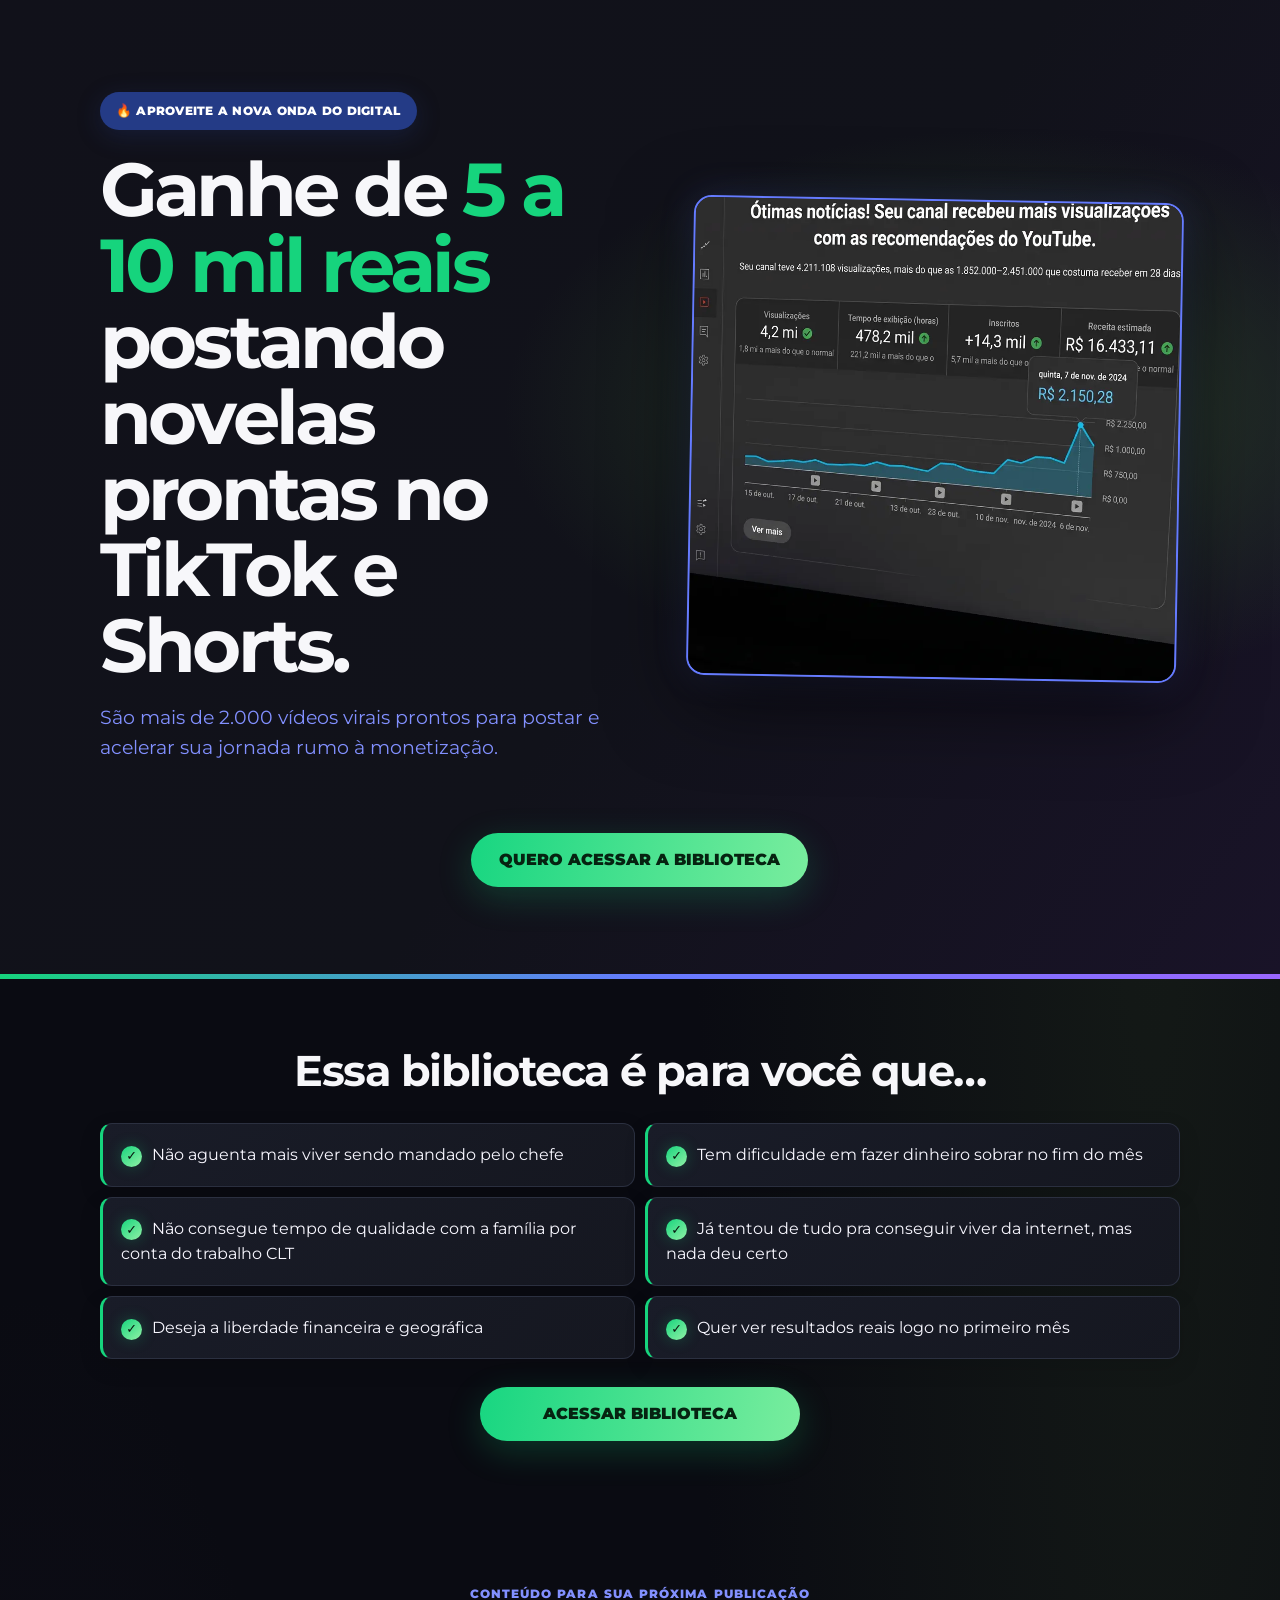
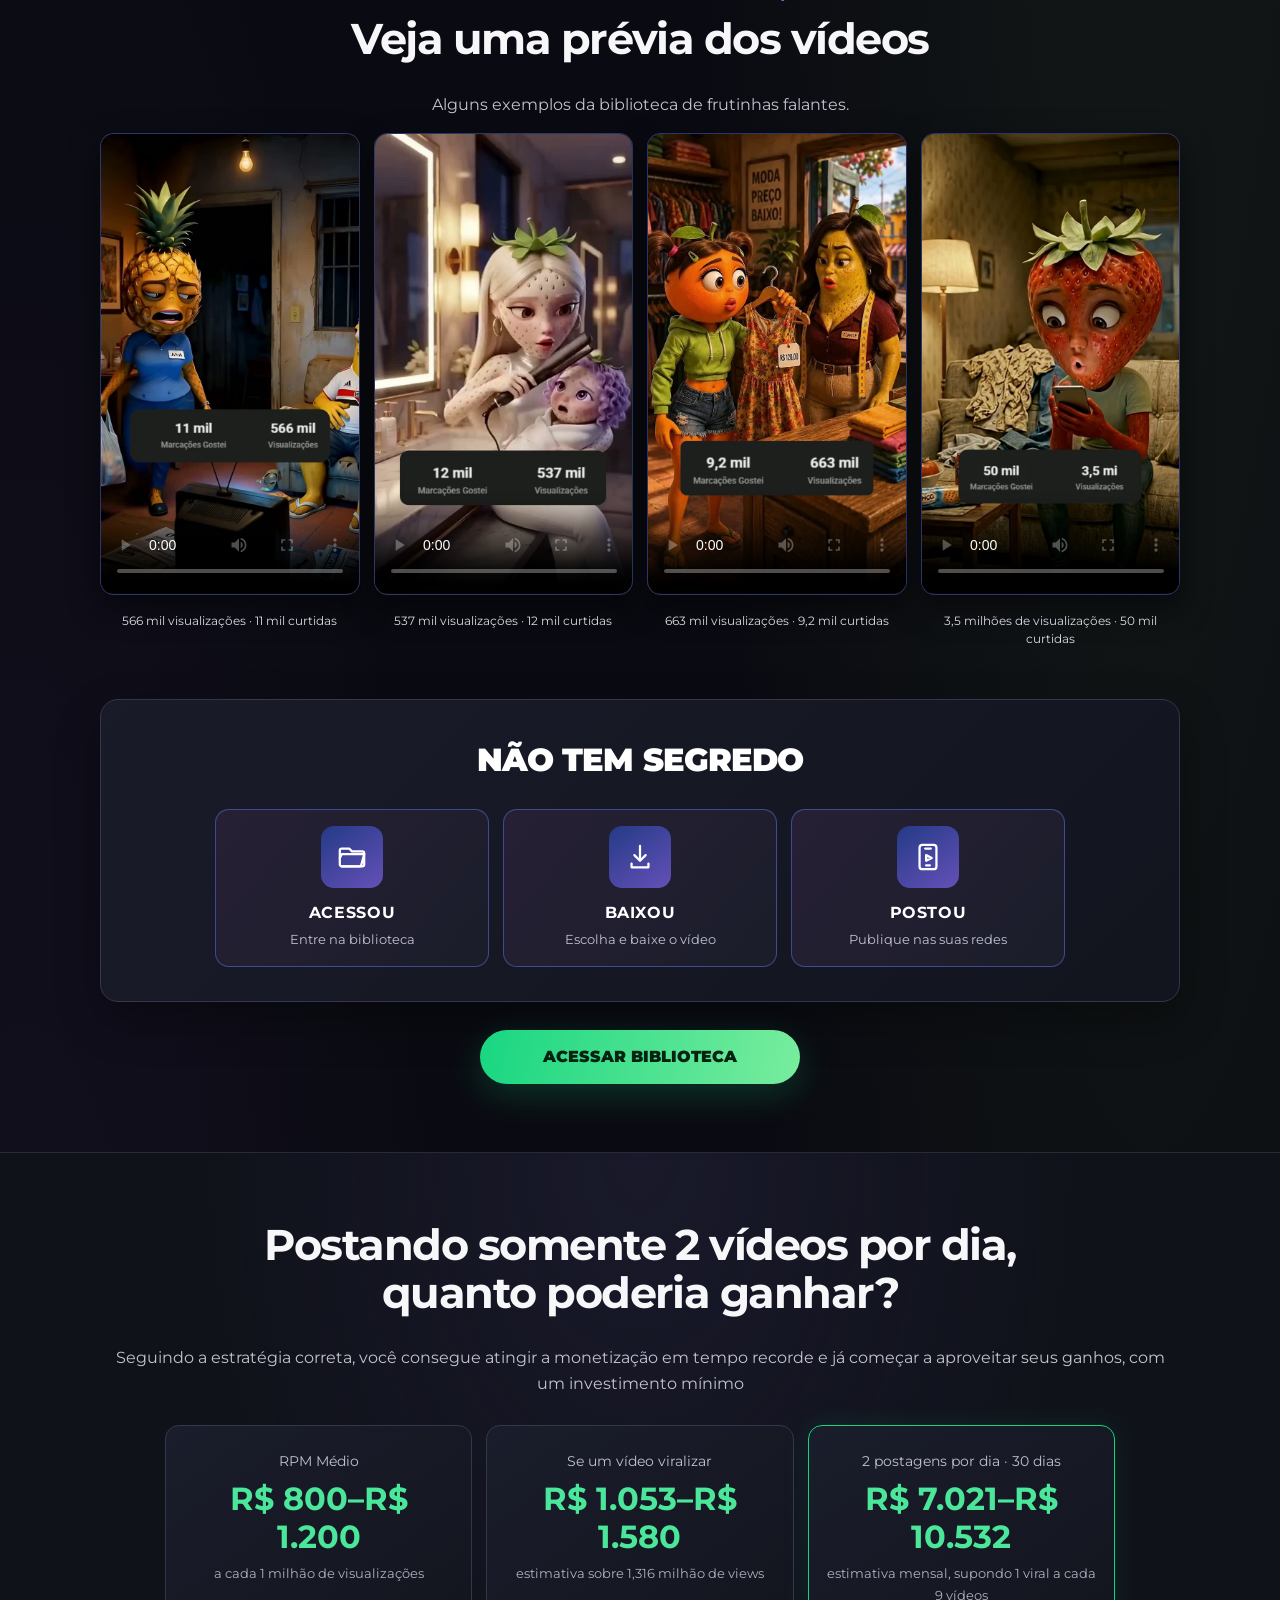
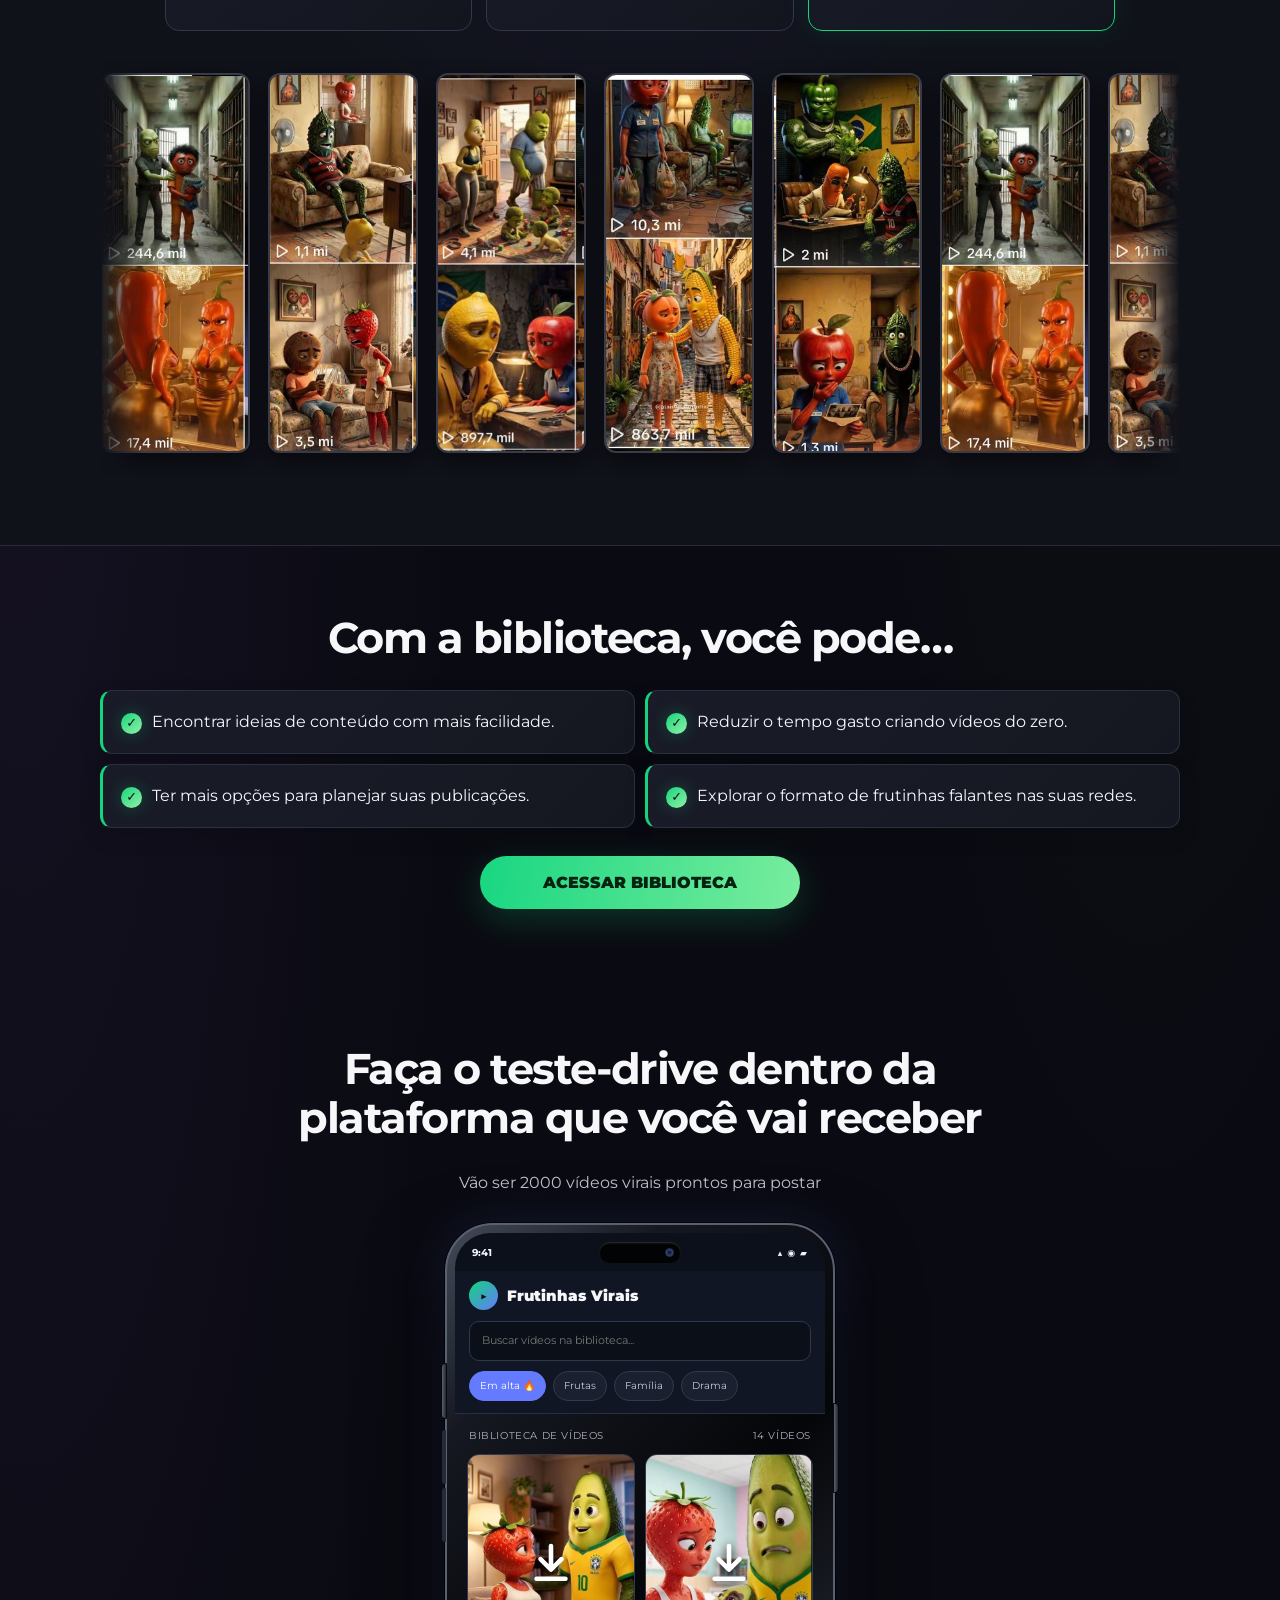
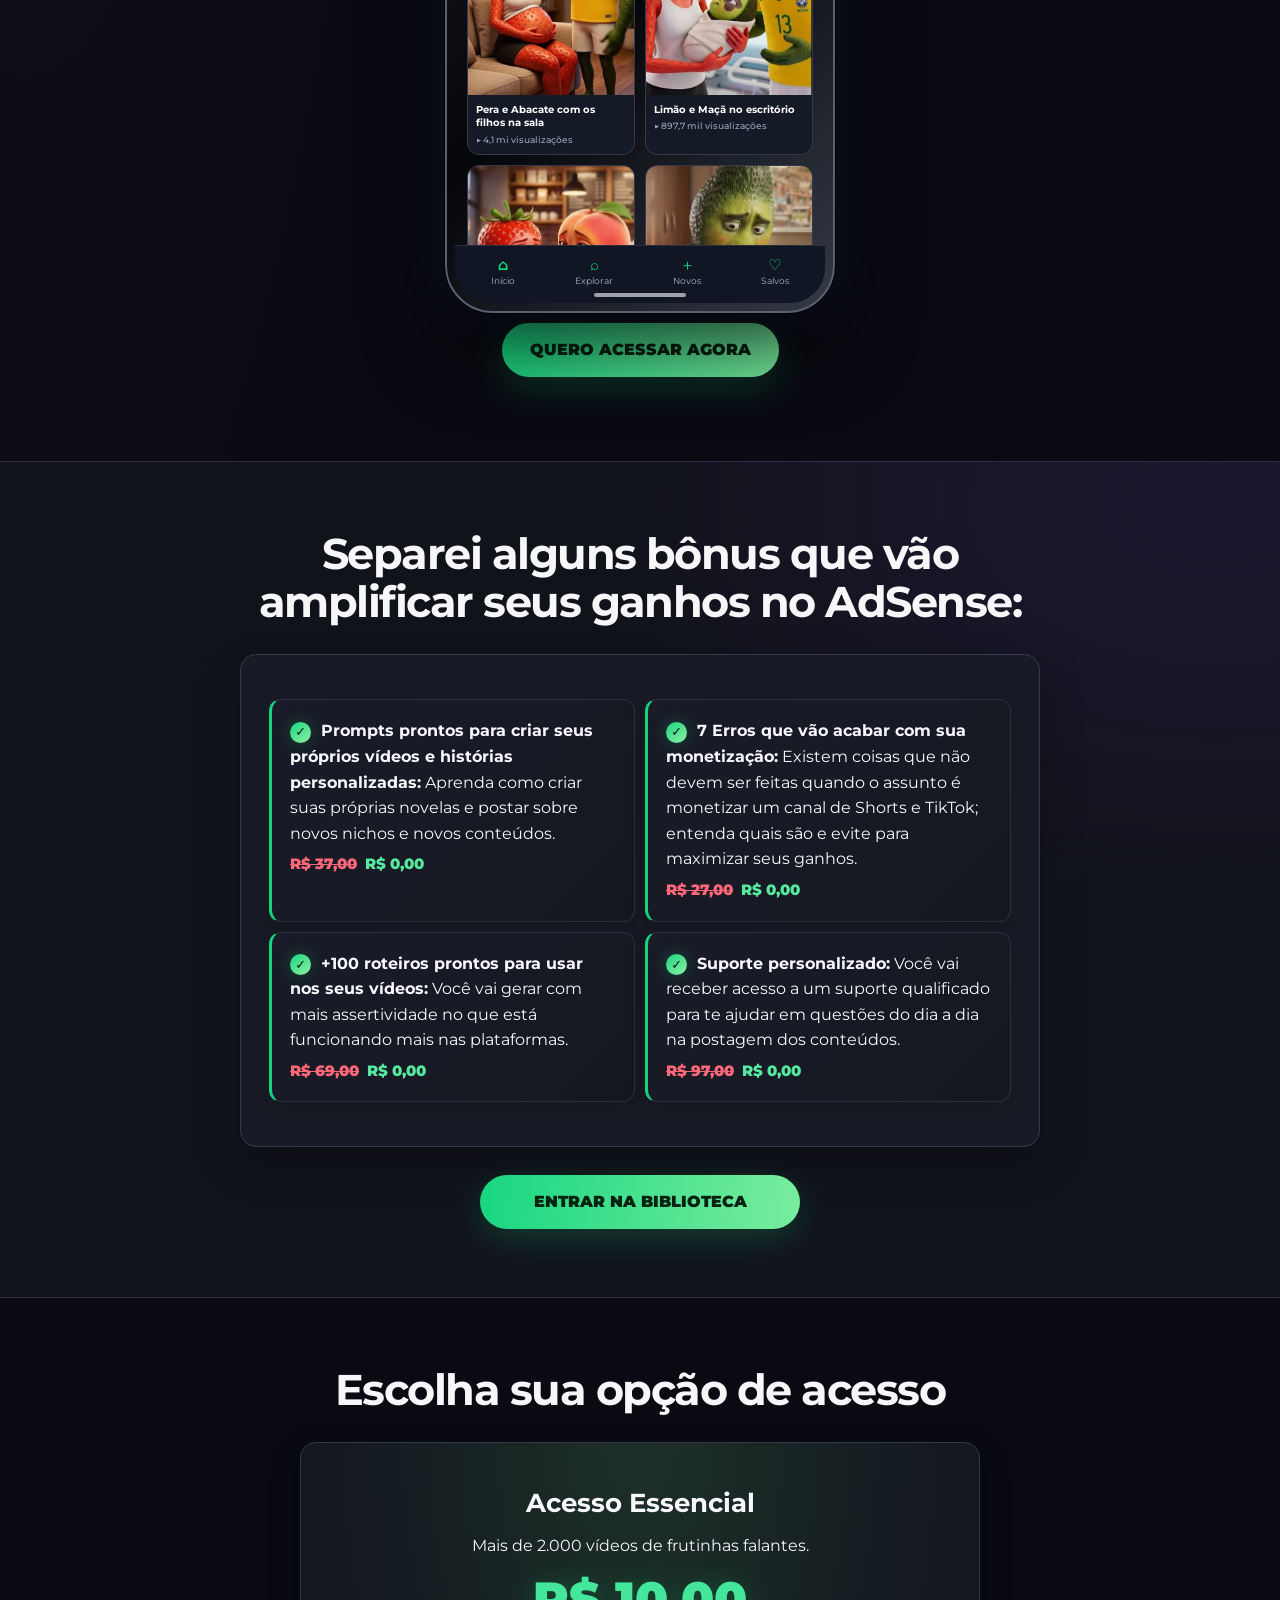
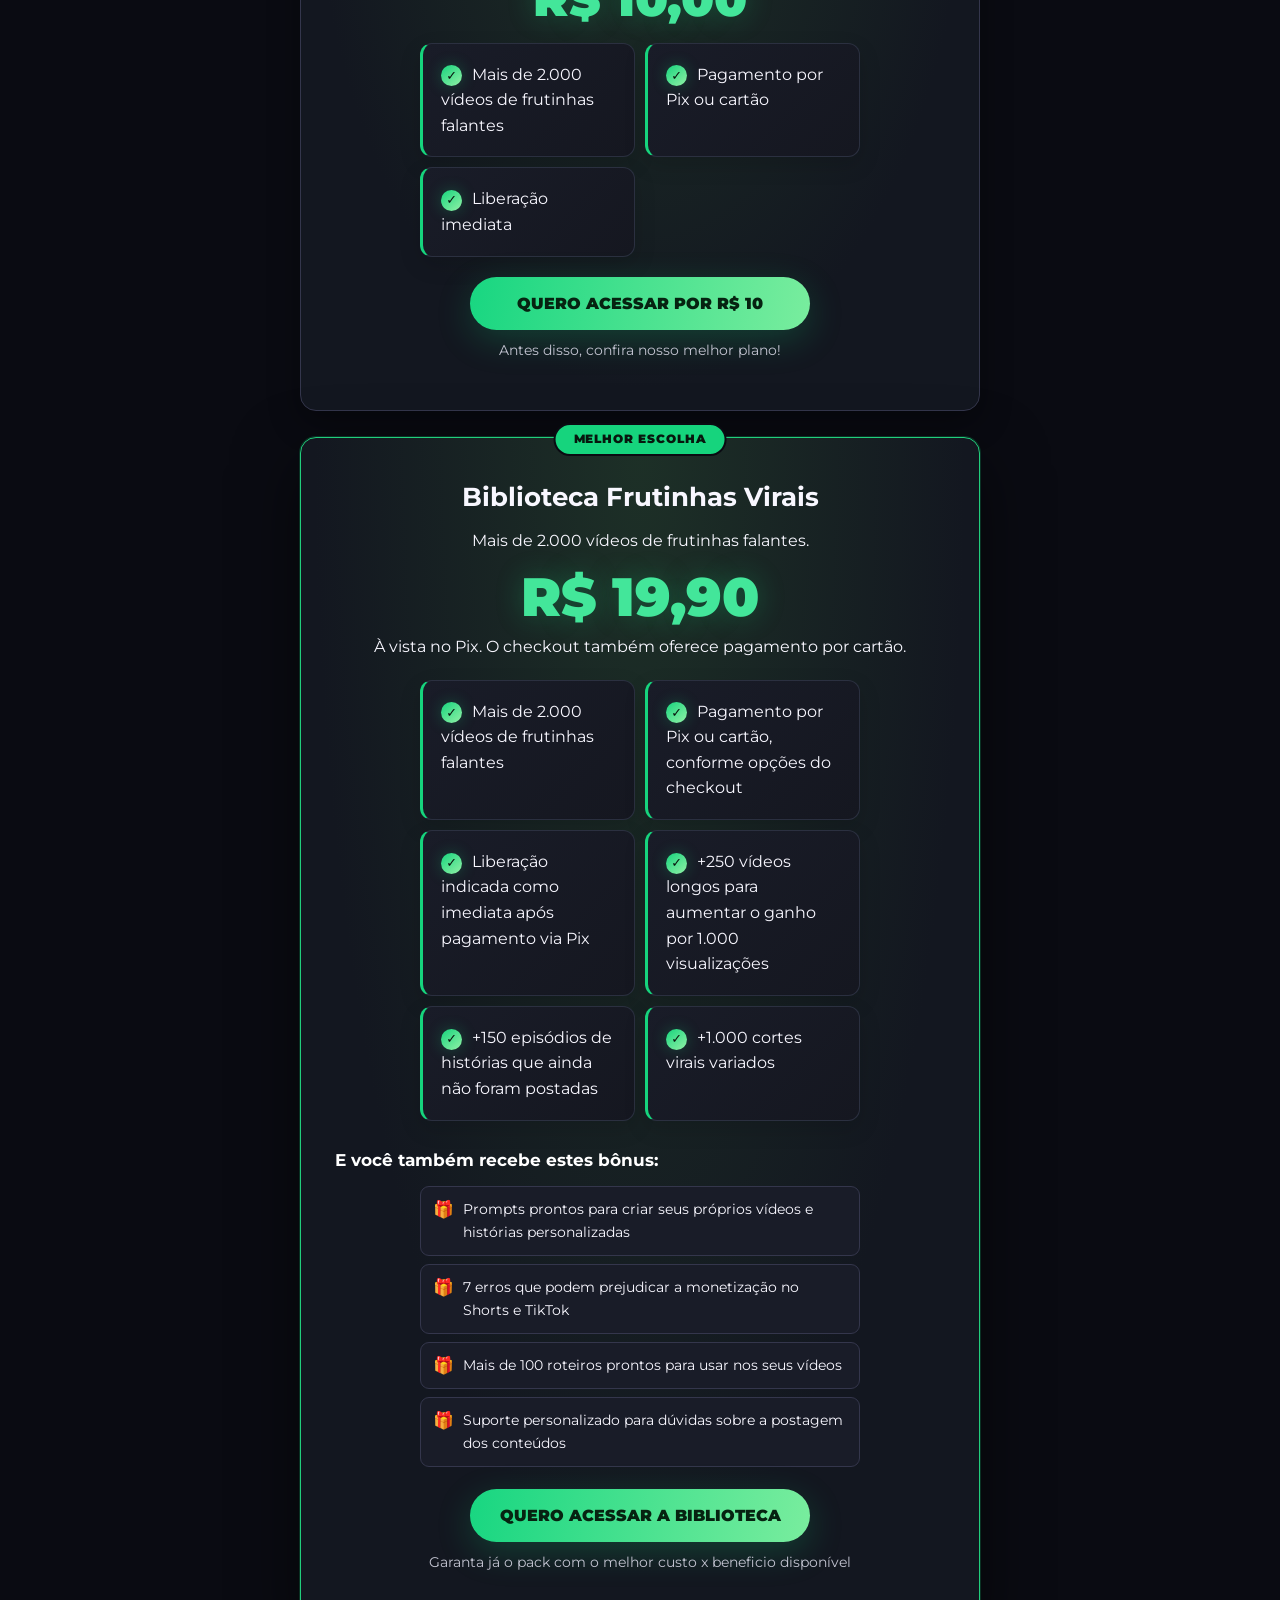
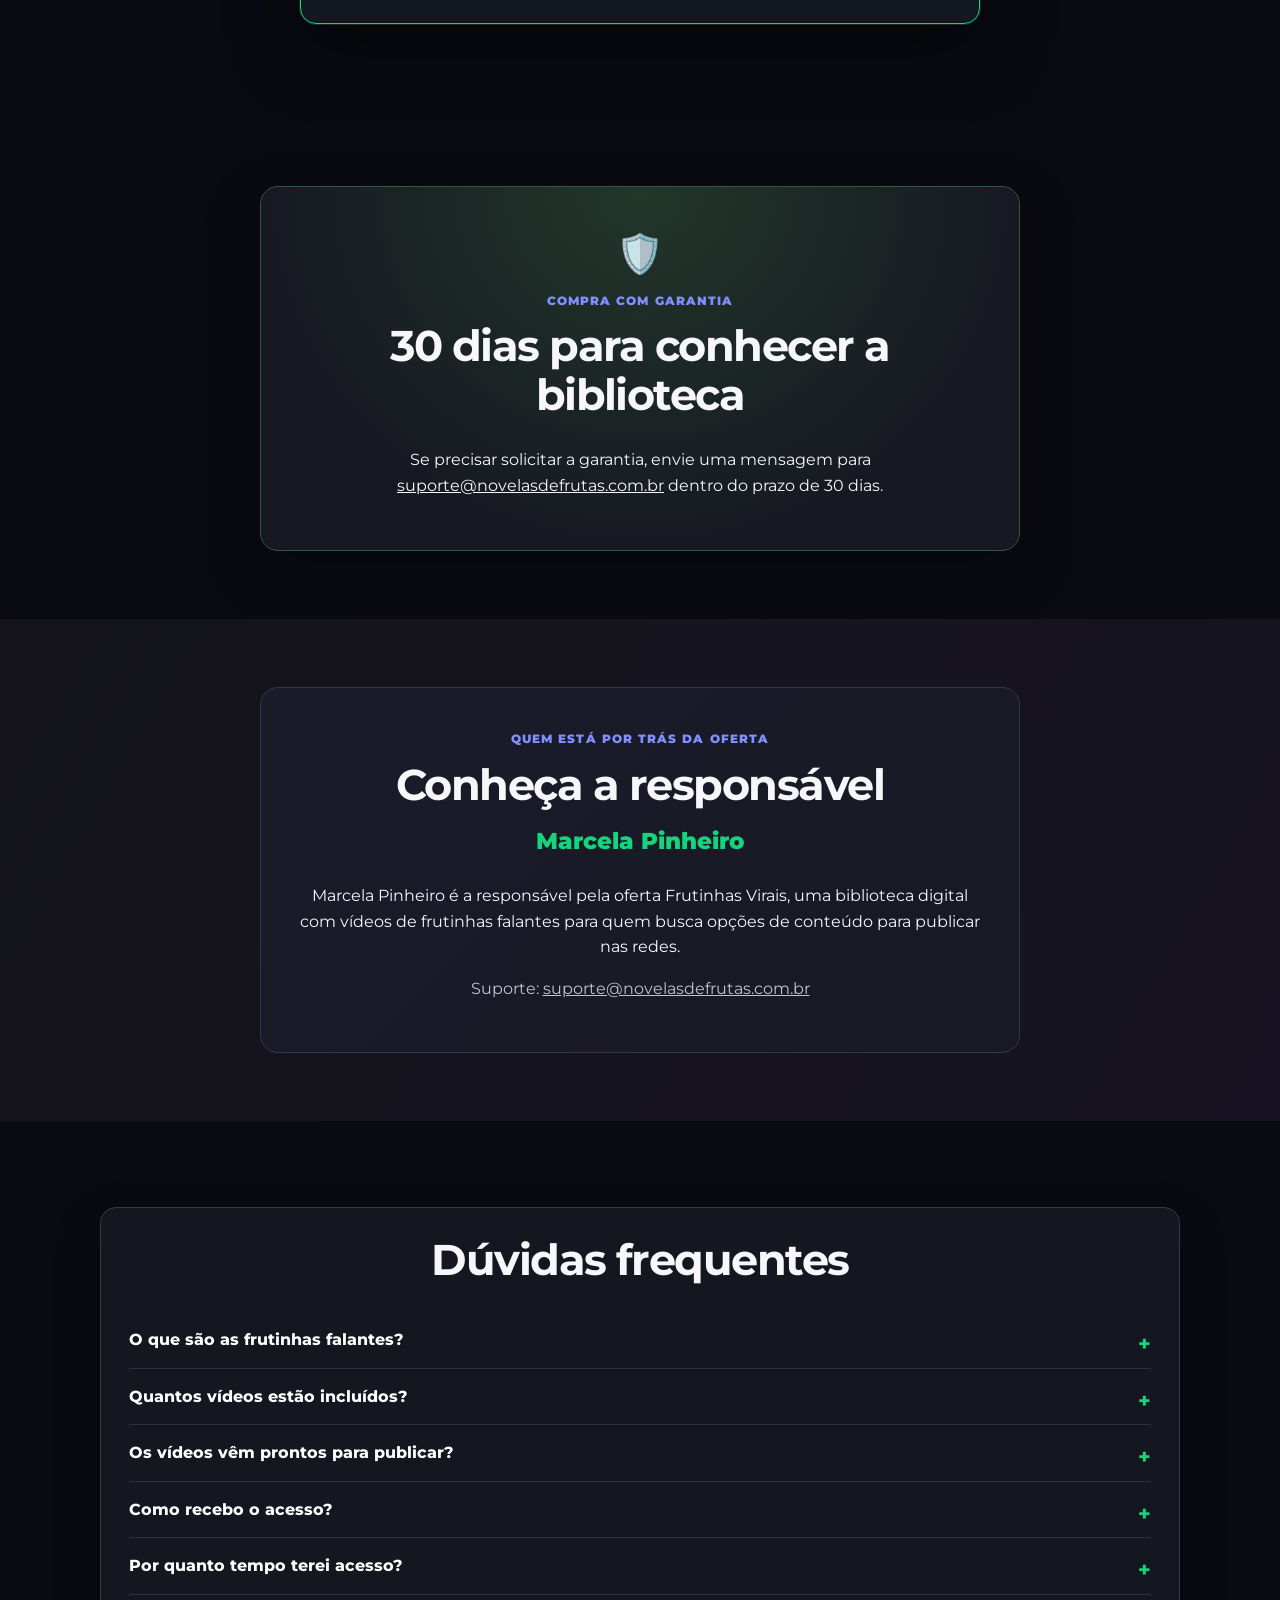
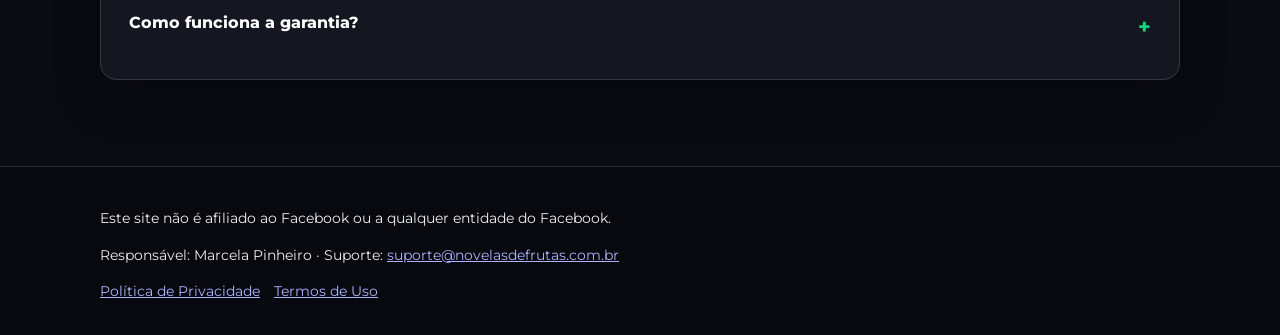
==== commit 40525394: "Optimize landing page loading performance" ====
--- a/index.html
+++ b/index.html
@@ -8,6 +8,7 @@
   <title>Frutinhas Virais — Biblioteca de vídeos</title>
   <link rel="preconnect" href="https://fonts.googleapis.com">
   <link rel="preconnect" href="https://fonts.gstatic.com" crossorigin>
+  <link rel="preload" as="image" href="youtube-studio-analytics.webp" fetchpriority="high">
   <link href="https://fonts.googleapis.com/css2?family=Montserrat:wght@400;500;600;700;800;900&display=swap" rel="stylesheet">
   <style>
     :root{font-family:Inter,ui-sans-serif,system-ui,-apple-system,"Segoe UI",sans-serif;color:#f7f7fa;background:#0b0b0d;line-height:1.6;font-synthesis:none;text-rendering:optimizeLegibility;--bg:#0b0b0d;--panel:#151519;--green:#12d47b;--blue:#657bff;--purple:#8771ff;--white:#f7f7fa;--muted:#b7b7c2}*{box-sizing:border-box}body{margin:0;background:var(--bg)}a{color:inherit}.wrap{width:min(100% - 36px,1080px);margin:auto}.hero{text-align:left;background:radial-gradient(ellipse at 83% 44%,#263925 0,transparent 31%),radial-gradient(ellipse at 0% 100%,#1a1540 0,transparent 38%),#09090b;color:var(--white);padding:54px 0;border-bottom:1px solid #263829;overflow:hidden}.hero .wrap{max-width:1080px}.hero-copy{max-width:580px}.tag{display:inline-block;background:var(--blue);color:#080808;font-size:.78rem;font-weight:850;padding:8px 14px;margin-bottom:22px;border-radius:4px;letter-spacing:.02em}.hero h1{font-size:clamp(2.55rem,6vw,4.55rem);line-height:1.01;letter-spacing:-.05em;margin:0 0 18px;max-width:660px}.green{color:var(--green)}.blue{color:#8290ff}.lead{font-size:1.2rem;margin:0 0 22px;color:#d0d0d8}.hero-copy>p:not(.lead){color:#a9a9b4;margin:0 0 26px}.button{display:inline-flex;align-items:center;justify-content:center;min-height:52px;background:var(--green);color:#07170e;text-decoration:none;font-weight:900;padding:14px 24px;border-radius:6px;box-shadow:0 8px 28px #10c87830;transition:transform .18s,filter .18s}.button:hover{filter:brightness(1.06);transform:translateY(-2px)}.hero-art{display:block;width:min(100%,620px);margin:28px auto 0;border-radius:12px;box-shadow:0 18px 55px #000b;border:1px solid #ffffff24}section{padding:58px 0}section h2{text-align:center;color:var(--white);font-size:clamp(1.75rem,4vw,2.55rem);line-height:1.12;letter-spacing:-.035em;margin:0 0 24px}p{margin-top:.6em}ul{padding-left:1.25rem}li{margin:10px 0}.muted,.notice{color:var(--muted)}.videos{display:grid;grid-template-columns:repeat(2,minmax(0,1fr));gap:14px}.videos video{width:100%;aspect-ratio:9/16;object-fit:cover;background:#080808;border:1px solid #35353c;border-radius:10px;box-shadow:0 10px 25px #0005}.list-card,.offer,.faq{background:linear-gradient(145deg,#19191f,#121215);border:1px solid #303038;border-radius:12px;padding:clamp(18px,3vw,28px);margin:18px 0;box-shadow:0 12px 32px #0003}.offer{text-align:center;border:1px solid #2bbd79;box-shadow:0 0 0 1px #10c87833,0 20px 60px #0007;max-width:680px;margin:26px auto}.offer h3{font-size:1.6rem;margin:.2em 0}.offer ul{text-align:left;max-width:440px;margin:20px auto}.price{font-size:clamp(2.6rem,7vw,3.4rem);line-height:1;font-weight:950;color:var(--green);margin:10px}.bonus{background:radial-gradient(ellipse at top right,#28203d 0,transparent 38%),#111114;border-block:1px solid #292434}.bonus .list-card{max-width:800px;margin:22px auto}.notice{font-size:.9rem}.bio{background:linear-gradient(120deg,#14141a,#171322)}.faq details{padding:15px 0;border-bottom:1px solid #303038}.faq details:last-child{border-bottom:0}.faq summary{font-weight:750;cursor:pointer;color:#fff}.faq details p{color:var(--muted);margin-bottom:0}.footer{background:#070708;color:#eee;padding:32px 0;font-size:.88rem;border-top:1px solid #29292d}.footer a{margin-right:14px;color:#a7a7b2}.check-list{list-style:none;padding:0;display:grid;grid-template-columns:1fr;gap:10px}.check-list li{padding:15px 16px;background:#17171c;border:1px solid #292930;border-radius:8px;margin:0}.check-list li::before{content:"✓";display:inline-grid;place-items:center;color:#08150d;background:var(--green);font-size:.8rem;font-weight:950;width:21px;height:21px;border-radius:50%;margin-right:10px}.eyebrow{color:#8290ff;text-align:center;font-weight:850;letter-spacing:.09em;font-size:.75rem}.showcase{display:grid;grid-template-columns:1fr;gap:16px;align-items:center;margin:26px 0}.showcase img{display:block;width:100%;height:auto;border-radius:10px;border:1px solid #ffffff22;box-shadow:0 12px 32px #0006}.center{text-align:center}.guarantee{max-width:760px;margin:auto;text-align:center;padding:28px;border:1px solid #33333b;background:linear-gradient(120deg,#17171b,#13151a);border-radius:12px}.guarantee-mark{font-size:2.4rem}.person{max-width:760px;margin:auto;text-align:center}.person h2{margin-bottom:12px}.person-name{font-size:1.45rem;font-weight:850;color:var(--green)}@media(min-width:760px){.hero{padding:78px 0}.hero .wrap{display:grid;grid-template-columns:1.05fr .95fr;gap:48px;align-items:center}.hero-art{margin:0;width:100%;max-height:450px;object-fit:cover}.videos{grid-template-columns:repeat(4,minmax(0,1fr))}section{padding:74px 0}.showcase{grid-template-columns:1.1fr .9fr;gap:22px}.check-list{grid-template-columns:repeat(2,minmax(0,1fr))}}@media(max-width:759px){.hero-copy{text-align:center}.tag{max-width:100%}.hero .button{width:100%}.hero-art{max-height:350px;object-fit:cover}section{padding:46px 0}}
@@ -107,7 +108,7 @@
       <h1>Ganhe de <span class="green">5 a 10 mil reais</span> postando novelas prontas no TikTok e Shorts.</h1>
       <p class="lead"><span class="blue">São mais de 2.000 vídeos virais prontos para postar e acelerar sua jornada rumo à monetização.</span></p>
         </div>
-        <img class="hero-art" src="youtube-studio-analytics.jpg" alt="Painel de estatísticas do YouTube Studio mostrando visualizações, inscritos e receita estimada" fetchpriority="high">
+        <img class="hero-art" src="youtube-studio-analytics.webp" width="960" height="1286" alt="Painel de estatísticas do YouTube Studio mostrando visualizações, inscritos e receita estimada" fetchpriority="high" decoding="async">
         <div class="hero-cta"><a class="button" href="#bonus-destino">QUERO ACESSAR A BIBLIOTECA</a></div>
         
     </div>
@@ -135,10 +136,10 @@
         <h2>Veja uma prévia dos vídeos</h2>
         <p class="muted" style="text-align:center">Alguns exemplos da biblioteca de frutinhas falantes.</p>
         <div class="videos">
-          <figure><video controls playsinline preload="metadata" poster="Exemplos com resultados/1-frame.jpg"><source src="Exemplos com resultados/1.mp4" type="video/mp4"></video><figcaption>566 mil visualizações · 11 mil curtidas</figcaption></figure>
-          <figure><video controls playsinline preload="metadata" poster="Exemplos com resultados/2-frame.jpg"><source src="Exemplos com resultados/2.mp4" type="video/mp4"></video><figcaption>537 mil visualizações · 12 mil curtidas</figcaption></figure>
-          <figure><video controls playsinline preload="metadata" poster="Exemplos com resultados/3-frame.jpg"><source src="Exemplos com resultados/3.mp4" type="video/mp4"></video><figcaption>663 mil visualizações · 9,2 mil curtidas</figcaption></figure>
-          <figure><video controls playsinline preload="metadata" poster="Exemplos com resultados/4-frame.jpg"><source src="Exemplos com resultados/4.mp4" type="video/mp4"></video><figcaption>3,5 milhões de visualizações · 50 mil curtidas</figcaption></figure>
+          <figure><video controls playsinline preload="none" data-poster="Exemplos com resultados/1-frame.jpg"><source data-src="Exemplos com resultados/1.mp4" type="video/mp4"></video><figcaption>566 mil visualizações · 11 mil curtidas</figcaption></figure>
+          <figure><video controls playsinline preload="none" data-poster="Exemplos com resultados/2-frame.jpg"><source data-src="Exemplos com resultados/2.mp4" type="video/mp4"></video><figcaption>537 mil visualizações · 12 mil curtidas</figcaption></figure>
+          <figure><video controls playsinline preload="none" data-poster="Exemplos com resultados/3-frame.jpg"><source data-src="Exemplos com resultados/3.mp4" type="video/mp4"></video><figcaption>663 mil visualizações · 9,2 mil curtidas</figcaption></figure>
+          <figure><video controls playsinline preload="none" data-poster="Exemplos com resultados/4-frame.jpg"><source data-src="Exemplos com resultados/4.mp4" type="video/mp4"></video><figcaption>3,5 milhões de visualizações · 50 mil curtidas</figcaption></figure>
         </div>
         <div class="delivery-panel">
           <h3 class="delivery-title">NÃO TEM SEGREDO</h3>
@@ -315,8 +316,10 @@
     </div>
   </footer>
   <script>
+    (()=>{const videos=document.querySelectorAll('video[data-poster]');const loadVideo=video=>{video.poster=video.dataset.poster;video.querySelectorAll('source[data-src]').forEach(source=>{source.src=source.dataset.src;source.removeAttribute('data-src')});video.removeAttribute('data-poster');video.load()};if('IntersectionObserver'in window){const observer=new IntersectionObserver(items=>items.forEach(item=>{if(item.isIntersecting){loadVideo(item.target);observer.unobserve(item.target)}}),{rootMargin:'180px'});videos.forEach(video=>observer.observe(video))}else{videos.forEach(loadVideo)}})();
     (()=>{
-      const thumbData=["/9j/4AAQSkZJRgABAQEAYABgAAD/2wBDAAoHBwgHBgoICAgLCgoLDhgQDg0NDh0VFhEYIx8lJCIfIiEmKzcvJik0KSEiMEExNDk7Pj4+JS5ESUM8SDc9Pjv/2wBDAQoLCw4NDhwQEBw7KCIoOzs7Ozs7Ozs7Ozs7Ozs7Ozs7Ozs7Ozs7Ozs7Ozs7Ozs7Ozs7Ozs7Ozs7Ozs7Ozs7Ozv/wgARCAMAAe8DASIAAhEBAxEB/8QAGwAAAgMBAQEAAAAAAAAAAAAAAgMBBAUABgf/xAAZAQADAQEBAAAAAAAAAAAAAAAAAQIDBAX/2gAMAwEAAhADEAAAAS5kcnUEMhgQfAvjgS4YLAg4BcGILgxZBAImwqWiHoCOEQZyoBvK4G8qU2cvgZASwuHhT0cOejhTE8EdMjGGcC+bIky3gVLOBfM5gcfAEzwR3QKYGGb/[base64]/NqPM85HXDSW/dtcNnUW0rNLOhdXTK8NKA9lXto8vttUdGgmKLFBt1GRaaPCBqMBgBg0AyupEIAgq+imVWm1XEpljrKZGNIwMCx4IIaaGpumJdyYGmUxKJ7pTt7lS/58mUTFTPTRHT1pdO7XJ8sjRzurNNiq/oWnZTZ6DrSLTnCp3qW2UQzk/dUBV5HoadDQzwHzu/gtxdpWaRgUAYGCFraoFpcq5WuRMtMIvRqNK/WRQYiztihLgZAMgqtFxpOdZsCMTiS5MCTMhlEsXoZmvYBvnnFBDgqlfRakVrNAKcqVkea9Z5bfNbRnqjWu5ep0hWq1qjFpXqO2J9PTftwAPL6zzLmfN9VQ5tab/Uq0TIEtgJrU1IkpbDSIasz5oqFZlFha8FqpoJF43CimBWH1XS3KNdFeR5BmsxsICkLcxLWA2g7WidJiy5b85n+wXvHlL21lWtdnkPVxVfzvpcVRkiE90XdrC1umbdqrat49DQoa4lPctPVCM+T2wt8ooVtrm/[base64]/[base64]/E2V+q62dOWW0+d6+r5/Nnm9WPmNJGlX0oj0cN1xlqlR3sHbirHQ7bl0izCDRGiSdoUkjumE5atg7Ho/NehhaGXq1fP0w7uh4fsx9Arz+hsrGtOly1Xli+SwExb5TKzzo4elnejlLFnsrdqld2z1BqVTTUjKOL9u3GDj13y85FLdzaNaUrtLIWlOy1k+hFiu3LoF6XEuxd5OvL5v0LTpTIRFU3KVPRoCrR6eX5+r0vmejzZ6JFMxKrp4kcUnNE1bFTtrF0YXpEWq/BZ0rGek1aLBLHqOCQIBiJAwaNjK2zoBD+/NDrnPALNnUzeRn+n8316AwmmnrVaauLXMToVpupzRGrMuZ89jhrnHW3pUW91S6Q52Y55WG55A6n1W5WLyE7VzXCDyvpfO9nlo4oIkoJPjE5qSglUsWwb7tPciNIsPb47XUs1s2BjKTCVKGBAs5Y17zHJvj2cqnM2XOZsXO8/uGDjn6R8l6zN9HDz7Hh6OfvY6OYGvZCbzk6OZOmNUdVO9oxy0bwAtborBFsE2UHKyQKRtbclRG35i+fdap+HVQr6FL0fHqUdDPkk1slTPQmwhKNiYtqNzbYXA/NWSo78mmnPdlvYJE52/kIvK4mgG/NYrs0dJzNXSfydYs7uXq6eEOUUJjEBTp0NHB9jD6D0RE8MinFO3WVeOBtd9kEvhlZqytDJblq5anTbz65MZHtMy/[base64]/AHXNUnRu8GoAQxXRMQZ9tvbZTMDnoAQnrwstqTFWQFWGzVJGy4dRsp4hyJWYDTTuj25b8RHVlMRA+WQB59Dto08gLlPYRPih44HHRypjEwtLDKpTrcZSbJYv5smdnyu/5zp8/pjteWZiRyUFL44Oa2fUUbPm7UrtTsdbwUXPOxMdhoXDIShydJxdxYe7w4mxIYW5B1/K7lLQjqWzYoXeYYQnmQPQASQarYiO9LnkeEJXIhgb/n94up5/1NdV5mLVeteguWipkgXxEMDklfNUaVkFdLpZt1fX5lbrleswJhy1TaWmFxWvD9TSru8jdKmVntplIzE9HRUyPJEhqtViejwy9zzht5unydPVWp4eqtV0K/RLdHH1snYkC5jiIgWpyg0uHvX55GBCR4Qwt7A3SoHhkjPvgq88G/kVqiBB6ugJKbK+TfAuSSVxV89RsxvyHjbGUKGEUOYnk3WkbcGVNSqcvpFYjMOr1817HB1x3RJPdyXKbWpQsA7ue2CWYbivomoS4LKGxlXbV9qm8jMq1G8dOvjVOnm9p0R1byPQHDwhibmHtjgZGXAGEuEuGjzKzVrqRBI22a/[base64]/K7Ow9zDrmHVytTTGjrZOtjvAEOHSAmNACYsADGirTuU+qKtbYodfMkuY8xEuF7eeGOk+VyD4OGFpMBYTGZOhtp3I6xVZri3GZ2p0cGLl+urxt5wtCrPUmWcFho6+vF86X6Dz1Yly4cNgJQfBwHIEVLBaN7RJPQ08vS8zpnF2cwwradGn0ct/UpXeTrgZjLcRIWCJCwANdlepbq9WbqOll9eCi5qyXLuF6UVwdTITzGcmGmyiQdSKrj3Ou07Oe5UCos3PReZ9Jv5zZEr5+guBUNhMZmGp8x6fhfKj9d5S1LIcq6HLTrz3SyYtg7RgYrulnX/M6SkZ577u5TMTwDBQACcMWJjQtbV2V6tpHVmWXp5/XzssKPPNqGU6PSAWbXRpuz2S7k1ZQ4kCPsyymO15qtxrRzL4aRu6tB+vm3Dqm5sTXkToSIP6rAWYrQOx4P2Pl2qLga2QECdeYlBGtg7RgQtC9TueZ0xI9hZ8HIZw8lMdwcJQ0ImLFA1dlZL19MJq2k9fKURMwFV1bQ9HRKuul1mlaafyplyMqT5ZTn3uYMzpXajtOe+/[base64]/[base64]/OfKx0CzyavVO4KNa/[base64]/[base64]/S6POji6uULdW4F3mdz9acfexdcVzPXjEwQXzMselPNFUHNkSYcLEKraGmL9lLMtS6JlxDJBQvkWfmekm14gPb0tM/LTs0qmndqStLvJnLqbwEqno4fRwtOhXKrg1mK7DqwxrcXVK4qSp2nK6ejPq6IW8yQ+d+GmQEYC9JBvcLufrXl6tGlmkM68okMhs8p+PUBTCruiGhBgNL0NQiM873TVMrIgmWQOOjhGQSmUjIj4ZCVNlqhS3JZ5ap7RdHjT2cWqKapFWOTKpvCSsugVTJXIS/[base64]/530/nsNVRMaYWd3G3MegVuiNczK9D57bnnu6s528XdnWDk50GJgIkgZpSMwi4SCeHhFwcB8rgZylsdFUGWE9ADIgIq7EhxLkZ9EBNdldiFNXctICjpOIlV3RImoegZR0gXEGvJ1ivbqL2Zq1eboxIgt+S9tYmvj0TIhOrPN72TpjW6JvA/Q4e1OxiJK4LlMJfc1pd05OeVImQvmMFKQtoSTOIRBnJ5pkLgCgRQaTSyZjk+XC2iXwBC4i4YYEtjkZjbp6Aalyh9Pc5NKi149G4uMN2RAJ4ksHbjt6uNrR0SPStOo3kOMaYm+e1r5WqtongdRJS0PTIrUAGNPGupqwuJASEGMEIQyAhhcAgcL4GCIga4WxsCkTAVzOB/[base64]/AP/EAC4QAAICAQMDAwMEAwEBAQAAAAABAhEDBBASICExEyIyMDNBBRQjNBVAQlAkRP/aAAgBAQABBQL/AELL6bLLLLLL/wBWiiitq+hX+lZy6rLLL+tRRRRRRX0rLLL/ANWyy+myyyy+qiivp2WWWX/v2X/pWWWWWX/5Fl/Rssssv/WsUyEr/wBqyyyy/wDRsssssss5HI5nqHM5stlSiYcqv/yr+g/FncpnA4HA4HBHEcYszRUcy8f+ROTtSkR8df5oS2fTibvUffXh9jmv/HeOzh0vo/P4W9d6KKMS76j768aiXGKmLILIcv8Axas9Ls0VtIXj8n5FukVvCNPUfeXjV/GGDnF4pxOTQsgsgu6H/wCArkenkFgkz9sieGUSSoez8n5EJFHHoi7ep+8vGq+Om+26ZLHGRLTEoSgY/iMfTZY3Rdkp0Xf+pjw8iMDgcTgOJlw2STT/ADt+ULr018tT95eNV8dP9tnJimaj44/ixj6GdxUT7i7EixMvoX1cUObhESK2ookjNDu/ItkUJCiNdzsckYF31P3V41Xx0/259mz85/jD4sfSxspj2oYk9l0r6VWYocYpdUkZ4+2uMxCIoooUe2a1O2Xth86lfy/jVfHT/byj+PP35/jD4vqez8KEm+LQ/CjtJkX0WRL+jghc4rrZkXbLFRGl6Jj7kN4+NR898UWnqPu/jU/HD9qeS3KQo+7P8YfHpb3jH233lFtUIoaFs97I/RwQqC+hI1UCcqx0Y2Q3j41PzKKFKLM/fL+NT8cX2pup8+6M/wAYfHd7MYjH3j6Xu49nCiUyJMWzHsvIuuCuUF9FmoXtk/c3yMfnE7jtHxqflu8U0VLn+NT8cT/iyd5elRFmf4w+O72Y2WYpFo5qpMku8PEvK2qxYkeij0UcK+hp4+5Loy6iGEWtiyOpxvdmUyJKUbO6MLrePjU/LodDZqn7cXeE9L3eOSST5Z/jj+O7GN7MTaPVZzPJwH2Huhby+hhqEMutkxZpc4/E12PL6/DUHq5IGPUuBizRzRZkRqIe/lx2wP3rwQNV8t+RY2ahNpTlAWpPXiy4szv2w+O72oZ5HtEj5JPv2KK2QmWS6151eTjHFoJTMWkw43s2WOmZdGmRzT02VS5Rkaldl22wfLFkc5kDVfLqY4pksMSWAcJobmR+O8tpPZbcdos/GY5CmLIWtrOQ314lc8GHnnciO8mcjkcieKGUSpMzr2+pxx+TG/5dLdEDVeaKKLOMmekz0UehE9GB6ED9vA/awHpES0sieOUBktqGt7GREZ+izkczkX0LfSK8mV0WQ2kSFjPSQ8biR2Zm8S+VDtGOVZY3UWZPPYtFoj8vpaqN4yYtmt6KKEjMeOiyyyzkchC30UTJ5g3Macdpl0LW6XnHFicZ43HdmQyxqTijl7dO/wCTH4gjU9ujGvd9LKrgyYtnsihIW1XKcE3NU/oIW+jVY8rM2tzPLocstTpl2UzW6lMi/d+k5fbLxNVLaZqEd1tfHDifsgaroxL6cvE8UnOaFvQ+xyELb/p/LMvdxOJwFjHCiuhbQ+WBVi/UuUYH6RfAmjVQayJNv9Khxi2ZO+8zUL290eSHcgmpQNV0YvH080548ufuuiSEhb/9S+WZC3RLy10LbEryR7Y9bj54VpHy02L0MCJI1OCzDo+coKOODkLuUMkZ/H5oUuL7mCXKGp2W0PH09ZxlOPuj4fRRLC4RPI/lL5ZfG6JefxuttKrn/wA3xIxxxkrFs4sbaLbI42JUNjJGXw/kL3uEjDkuWpOQtl4+lnyelhnkbljy98q93RhxmXvhF7SXzn5krSicChEvL6FtolchxsUUhiFt2OxY5DkWSMhJ+5IjcHjUDTVGWr8ClRz6s8nCcMkcieqhHUb/AKpKsW0Z7JOQtPNkcMVtObalKMSNyb+Uz/mL7jES8voW36eifY5F7LZyOZzHI5FljMniUtouiETDJTnqtn15oc8abiauTebS6+WIjq8cl+4xmqhj1ODKnjbmY9NknHHhjBLscVIeTNiyLXZR58kyLwspNLBOTy+nCAo9xiYx9C2/TvjlZz7+FyRziepElJHqd76WZX7fLGyPtyRm1kzLkekekemi+qeGMnm0k5xyYMuI9Rwf72ZPNkyHAWHtptRGMLiyefHAWqiyUE3LTJx9CiOJM9GKMs3E9U9Q5o5Fraiit1t+n9oZhxsz5c2LI/29N6clPTo9aDMOlaVV0yZqHWPajlyeOPdssss7nuKmcZnGY+UTmT1DNTqGd5OOmkj0CMEn6ak82IqjuYEuNXF9otDi742ayDg9rORyOZzOZyL2W36e+2UjHvqcCzY8uDJikoTZj/[base64]/[base64]/dAsdxaPTSxxnKA8jkVJqGSSR2guEspKGOJFq4nknBvNx75lWy60aHB6k8/wAcmO3iz9nIsveyyU0iWUbbIwbeLSEYKK3bo7vZEksTlK5bsaNSvZzuKfecuTi0nOVys58ondEXHihui+UoLLqnm/T4YdLifuh4j5lJSivOfddUFcsWNYsUu6ywcXI9RoU7LLOQ8yHkk9oY5TePRkMcYLobros1UeWGD93TnX8fxjdRHWy+0Jk7LIMmu2DC9TkxwjjhnXPAk/Ux/HGu+eHpC+WdCiemLEPCxx4i3/T8fPUbTipLNgaH2bdCyHMlKyiGmySIaSKFFR6nKupUeg4T6dRHngy+6PVPjZBW/b6ke5gUcZzORm038scdQj2lqVzxf9ZRCEyzKLf9Lj7NntLFGRn0/[base64]/F6WnmSNM6b1BGD6svxnH+B53FT0+HFDF8GSJsT742Ldv6Mvjg/sGfAsyyQaYk7YkPydytktonIcjUT7fQ02P1M0uykSMTrOscYy6snnHOWSWeUHp4avLknj7YmSY0SVGCVpCG9q+hL44f7G2THHIsmGWJ91KXQtkjyeNr2nF5JywuJ6D40UUKI49+B+n0pfuKfkkJ1l65rlGOH/AOqcZyw4cVbPaiSMLrKvqS+OH+xuzLpoyJpxdl7XtfTxbUVxeUX25fNIoifk0sHPNmfvx6iWMjmjMmxd11TnGA3jmcYtbPeSH7ZRELdkskY9Uvji+/0yipLLi4Fll7XsrYsUmLGon5fyy+I/bn84702+Eq08FHBqOMWpnI9dmCXLB1ZcfqL0WPFKKScZt9DJowSuC2lmhAnrCeach9Uvji+/1TXKL6cfA9WBzQ3s/OXxD4zXvjimxYkhcUWNkpSGNHjbQ/1SXxx3HPqczuSzQWnzepHdj6GTNO6lLOoE9RORY5pDzDyN9Uvji+/1N0p+d4Lk5Y5qXdCYpln59Pk4KEVzSE+TaPzs33l0fp/9fZ/3Mv8AZ1H2NH8/oyH2bY8iHKTKZHHY11S8Y/v9FWLDyWbHJ48mBwfpnA4kIs+cfVlA/a4c0Z4MmI5CkWci0XRz5Fj79D2irNE/Zt/+zJ/a1H9fRfL6MiRLHKRRRxZ3rx1S+OP7+/Ey+kj343gzrMTxRnHNppYm4nAiiKaKsxy9Gc4846nBRZZZZZZZZyG91GxLto91/df9vU/19F5+gyQyJljxmX271JMpnCR6cj0zjErERwadS9m2Saxnqc5KPJLGklFmOfqQozaQaIoiihxNJJp58VE48Zlll9aRFbaXztH+4/7eq/r6P6LJD8wRnd5EVZfdtye1I9paOdHM5ikah3LH408aeVW+ccUdJkTltkwRyEtJOJxlASPJhxSc6ta7SPEckckczkcjkW+iIttN52WGa1GowS5P1ZGmxPHD6DJbYySEihQTJclHkWcjkcjkWWcqSqUoEpSG2oX7tG/5+ijgjgitvJrv0tNVTEhROPah7xFtpvP1mSPzJ8cSdiQhxTjN8JdV7Tft/Ki2Rl7Ms2zl3/T++VfT/UtEpxEIez3iLbTefrMkfnL9lRoR4fFyJVZz782fxM9LGehBjwQQsOI1OOEMfaoU1OTLo/60cPTxJlllllllllljfbUY/TzoQ9nvEW2l+uyQvOodRQhOKJWk1SJvjnUizkcj1WhzM0vZCPIgvc6Q7Zp8VzixSLORyORyORyZ32scjW99QhD2fnaIttKP6zHtmVlbSUONtD7vkZ/uRkJ7XvLxFiuldZX2xvssgsgpnM5nM5nM9Q5SL2cib9Saj2/L2/O0RbaTw/rMe2TyMTinKbyNkpd5O1BC7dL8cVeNGSTuRB9u5yoWQ9Q9Q5sTZG5kNK2RwQiSeGBLLo2anHKUPBy7RJDfREW2k+2/rvbK/wCQ8nFXtl8cu8W0Xe7HtjZbTfnKzG0k8l9HOMSLnMw6PkOWHAp6ubG5zFCAopPhG9TguIh9MRbaT7L+u9snzsY647ZPE/MX7UhdNq0k1kl7p+MUXI4QgW2elkkLTOTx6SCJSxadZNTkk4wVuAo0RakNCsi7M2mjlUnwfqHM5bIiLbSfYf1mMRl+ez3l4zecfeMX0PZU486GSfdZHWHDyLhEUZTHwxRlrHkFHv5cfjjhLl2Q8JLsu0k+xil31+kWVeN1tEW2l+w/qPNBP14EZqYxE+7ZbLL2fjMjC+1d10VycCUCXcyfLAoKPPJmMeJQWbXRgPllcK5SS5xMc58kaiPvxX6Mu4rUmWKdn6jp+L6Ii20q/wDnf1MqfqqMjEpIe0mMlLpymLtJeL7eRjF5SG16csVmXBkvT4vUc9Ri06yZsucjj7LxG7uiEyKin6yTUyUj1JciSt/hMklLFOHpz3iLbT5pRHnSfqQke07FFFFFFMplMpjGMmx7PpmR7ZY/FLeRdEZCk4ty7RXInfFYeLvtZB9xdz82OHdMs4ptssZ3OXf9jDUy/wAQf4mR/i8h/j8qP2eZH7bKYcU1mzY1IljaPcj1ciP3OQ/dM/[base64]/dIZIkWJiEihLoaGZxkt1FscZDjLZmUxv2VYoFNDHvey8RkhZEpLMrWSOQeNSUsTFi7Rx0ObjHJqJ28rZjlb7JN0JjkWcW3GseO+1llnIwv+SQySJbWKRCQumUqMmQZMYxecUKhxRxjszKYvMF2bRYx7vsc09r2UqPVtrLQtQesz1BZRwxZSWhFp8kCpo/PgUqbl3hm4EG55L6cH3JbMlEnEZGfeCI9E50smSxMbJDGYIcpdMyPbJD4y8/nok+5ZzOZZZyFIjJs5HKz1B5pIWqkfu5D1FjkWMeSLWJdunT/[base64]/KrnYuhkiPyjvknRlnydD3QkWczmctrNXH2tmB/zcVTiMbH9Hy8cVjG7FMUjlkvHk5CimepA9M4MnCMovA0RkOMTHJoaU3ik4RllxJzx9rqORNi1c4JfqJ/kYn+QiPXo/[base64]/nIqlvjlUq31KqaHsiPwKK3e3eRhwkd76aKHjiyehwzJfprJaPPEcJxFKjmcy/o+HB1JvvyLJfKMRLZvZGSNw3iYZcobalXDdGJ3Essvohp8kWk4if1uw8WORLRYJEv01EtFmiNTgczkX1WWdqTOHvapWO09kRVrw99NKpPaUbj0YJd9qK3rejjE9OJ6I8TPTkVLay/pSgpGbRRZPDLG7ZyORe/46HK9m9/zj85lxy74fnvl7Zd4upMr/AEKR6cT0kcGimWLqbJ4+azYlHoj0ofY7cTtxEIgate/fF899Qqzboj3j0cf9CzycYji0KS2seSCPWbP5JE4JKce4vMVt26Gd29mfhETVK8W+P50UM1K/k6Mf2/8ATvbkciycccl7UewtHIskZEMj5PO1Xt+JeL6GIiSjyxb6f7tbVZqoezdEfgUV/oWXu5qJ6smfmfzLLLGyZIj5vo8tEvifg/MxEfJmjwy7aX71lHgzR54d0LxWze7dfSvayzwPLEbmykt8nnoZIYvKdbLzu/hvHzPyiHmzWQ30n3C72bJR4T2h3lW17uRXXZZe7yRR6k2UeB9Ey97Gxj3XT/[base64]/LkcjkkOTyOS4pkXT6Mv2ttN9xut76eaR6lj5CosfRfTZe1kmuXOCTyIuTFE4lfRW+T5IiUcjyeBveEvbZZZlf8dbYXWTpfYS5HdlF731N9N7JW56fJfptCiKBWz+jHz+ShRLo8iWzZZZZjVQ3y/FdiRHtLouhR7ie1iY9kxl7svobo5mJPlZJIrofTYt0Py/CiS7RVHgchyGzuxYZsjgK38D7somu6drZuiMdmz/xAAoEQACAgEEAQQCAwEBAAAAAAAAAQIREAMgITESBBMwQSJRMkBhFGD/2gAIAQMBAT8B/wDOX/XvY9lC/rVseVhCH8N/FZyVix5t5XY+9zyi/gZWXsbPI83hdj3MoeyxfCx7Hihdj2s+yrGsPHiVvvLwsPvKHto8eRtoSslFfAznDiVQmS2PvZZex9CdMaQpcky/leHihIZeLwsvslGxRJ5svbeGy8MY8MQ93kIcTm8TzQlsZWKKwx5Yh7myPKw3RGVk3isL4KKGPYsVtZDUaPdf0OM32K+hrYvgWJDzQo4tHA0KLZD0zZ/yxXZq6FPg0tHnktVRLTia0Uiy8La20eWEWSy3QpHkeCPbPAhouTIaaiNJxsbUona5L44KZL/TWQ/hrZJjaRLV/QtCcxw8eBIUi8aSFQruif4ntp8igmcpnZONon3uZF3tlKiWqRhPUNPQjDGrGzxeERIukKRGfHJH/ST4/EdInqJC17lRLok+cMWa4LcGR1FLEtRRJa/6FDU1DT9Ml2VWENDl9ZQmWXZ5fQuEN2iadkVydxNSNMRRWyWmpEtF6fKPe+j/AJ5T5ZD08YlVms6i5yhPMZEXydo8LPaSPE14qilsXY0LC0op2N0OZGe7UXGxPnYmKQpkpCZ6l81t00SPO+FmXRXJpRd7ntUqE7ytmo/KRWWaUk0MUUsy6KaNBP7wxfCmKQnm0ak+M1hj8ou0afqL4kIbLQ+uD8v0QysS1oxH6z9fDZPUa6PeY52Xiyy8UQ/iep+mU5ts9PJuHO1ujU1Zy4R7V9igluVvolpyjyacoy7PbHpktMcN9EOj1P0afUj038NsiUVv04+UiUVHo74JrxZp+oa4YtSMjg1KUh5oorEOjXi3VH5QtUenVQ52slv9OifPAuEa/wDLNv4YdfBIluo0OES/aNWVEuXsoordDr4JEt+h0XyeoKPE8TgsVknuh8Eh5ezR/iLns1nyWeR5NkdFvlkNOCEkT00xqiy8x+CY8sWdL+IuTUl+QyGjKRHTUCX6L5IsiammNVsjum6RGTJDyxZ0/wCIuCelb4NPQ/ZVD6KslFMSrOvp8WisxZ5HkWWiy0eSJTTHsWYTI6h2KxSsoY2Xs1VyUVusvH3hZ+9i1GRmKYmmW828WJmq+dt7bzBZexl0LUaI6xHWFqHkWXhyobv4XsiuMsXwRnJEdST+j3K7PfiS1/0aenKbtnsxSJ6NdZeVih4Qssjh7UrdGloJdkXQ/Fvk1PSxfKIaDT5EqXAzz+jwU0Si47FhjxFbJERje30+ko/kx/4OyUX9HKPLyOih6Z0yUVKNE7i6PJiZQx4SK20eJ4bNKNyPJCmeVlnZ4CJClZfJ0ep7wu8amYrZdiWxocCmacqZ5ITLZYpikrPIlyRbb4w2azt5jyia4zHrYlXwUUcnuNC1EeSEeRZGNLgk+RkuXnSfAx40/wCg0LsUc/RIk+D7Jd40sS7xp/0GLsvDLLNR8H2ai4vGl1jU7xp/0k9uo+RK2SX440+samIf0WyDvY3wdsXA3xjT6xLrEfmsvMXTE863CEeQ5XiDosb4xH5LOytunLOr2PNMUaw8R2f/xAAoEQACAgICAgICAgIDAAAAAAAAAQIRAxAgIRIxBDAyQRNAFFEiUFL/2gAIAQIBAT8B+uiv+yr+1W6KL/rV9L1X9TyL2tvbEXtbv7J5aHlbFNkJliKKGkdaYvov6ss61RRFiI6o8TwWmLkxOixd/TkdvjB2iO1qx+hcVqQiCJc5ultRe8LExaXrbFxss9lkJfRNX0PwjqOalR/JGRkjRjfYiOlxsvlRj+jJOuNsj71B6TG/rsx/RJeU6H8dJaxYerZPEmNU9Y3aIvSGLkpd1xxbse2Y3/zJyqOsc+hyMnb1h9ERCGLk1tuiLsxcHufo8mmPI2iJdHk3vCIQh8Iz/RZaZ4kqR5jxNihRB0XZ0UPeT0SRQjvhgEIscjspnZ0JWeUYn8x4KfY8SR2hTZDsrb3k9EvZi8Zo8IIyTj6jtGJVHSZQ4nkeRJ2LxRKe4uixiRj75z9EtN8McbYkXQ/kRiYsinGxjjwrdliRdEJU+c2TVcYxsxx8SeVRJ55S18PLXR5LjRXBRPDoXsS65ZMlyPzRKDRRGDYsP+xuEDJ8j/yN3pkJUzGrV862mWfsg7Q+GR1HUcjiQzRn0x40PPGHSJ/Jk/Q2374o+NPquC4MaLPJ6xNl8PkSqOmIeWTVCVsjh6slia0lw+PKn9NFFFIxLrj8mXdEe0fx1294vzR1OJ8mcPESFAmtwdPiudEelqyxvoyJ2YyUm94nU0x5I9eJ8yUf0IjIzKn9V8YK3xbPBND+PT6JKpFFMhXl2LxXpk1TEIydxvUcUpEfi/75rdHgRVFjmNvaes35swemi1GkZ0lPrS0iPaohhSFFI65xaZ2eQpIvTKKKKEtZ/wAzB+yfuJ8j8uCIEWXyZ70uxwKaLYiiiiuHyPzMLSspSp2Z3c+CMYhvhRRPcfXG+ef8+aMYvQxbtlslqHKxPln/AC5oxj9aQuEtQ40UJafDP+XNGIZHSHuWo6rTmkObLZCWqK3m/L6MIxaiPctJdabocr1W4T095fy5YYKb7JYYJGPS0h7lpSHIvd7RCXCeJMfxz/HkfwTP4Zn8Mz+KYsMxYnHti4P1tocSvpWrLL52SfQuH64UUOJ4laQ61X2N6RLa4LXiOA4HiUUVqvroSEPaH9FIaR4ngxQJSSHNil9NFae0S0uU8n+tJtEcz/Y5proltOhO+D2tPhEkLlkf6Wq36LsrcemLspFFiKEWN8GeR5HnwkUUUUVtFFFEPXCG3w6Q3wUqFMtElZT4UUURQ9wXW37IPvb4OV/RZ5M8jpniVqtNi1H1uYty/oRfJCF6Fqev1qX9Bc4n6IvU9R9af9J8Y+hukRfep+9Q09191D4/oYkWS0v6FFc4jK0hooov7aLovjJbiXpLV6YuP//EADcQAAECBAQFBAECBQMFAAAAAAEAEQIQITESIDBRIjJAQWEDcYGRUFKhEyNCgrEzYnJDgMHh8f/aAAgBAQAGPwL/ALdKhMfz0Lfnofz0P4yvRQzeVfwtASuVlxRK5W/QQ5qfg3izOLrxql1D+IfsNCmtD+IbROrBmb8C+2kd1Dp1UH4cacMA1IchkNZ+ibTKrMeNCiD5X/DcV9lyFbZSqS+dRk/4LEU0HCP3XMSfdCWKGFwV/plNFCQnhPwnF9shEC8p90NSv4KH0x9LF6sTeAnENfOWoT+mcJVQxT7zMvhRA9ra9evi9eMW5dHiDppFYG7yc7Mq6N52VlaVCqKv4O+ZpV7LCJ1/FOq2C4PTLbqoabrDEYovayeCx8rcZ8JPd1C6HQnrGNR/lczNsiPUuO8/4fZBH09s7qqhi9whWnRHCOpEoWPmUT7Ti90wUUZ9s/iQh7OsPjojDEfZY/vqBIRfpoVU0TdzPFDDifmC4YDD/uKEENhoUT9lGx/pdA9DheqwlNmB3k3QnuDcJ4PTDqs6Kucopwm3CPqDsGR9nHQRR7Kqqn3y4jZGT/SPWmV7r+JDUCqr/wBVYdtKCJOEfSip5yQQ7xTYyoHVWCrWWEArcrEeuKaWHsaKGF+UqEvXS8hPCsR7rDHxQ/4ThXRhxhxUFMW+JCKwKqHkxCIERoV2+lxEsrlcJBW3usMPFEbnobq6ur6BnCe7Ib4VDTbTcUKs64oCFsrqpkSv4fqUaxVIh9q7nwmhunZOFRNEGKtr/E4RGeBf637r/WVPVTQxRFYo77aQUEXfEm/QQctiuVWVlZWk0H2uZ4lVAxC8nRiAYJxMn+oWkzVkHlXW+5smihKpCVyYRuU/NHvoNkYdwmau6GS6ury4imBVAYisfrHADaAXKdqmwT90HK5e0oQ1O6JZgU4sqrdUWGKtKGWEoowRIwRdtX5yVCoNEnJxUCp++jdVJVynhHFuU5P/[base64]/prNiuGsny2b3Va+6pm85mNiiNs0Y8KGLPw7TOEMJMKTJgh4Yv2k6/46cceWodUrCu/wBpoYXK46lUGi5vn9xnh2z1QBLPKs6VXKVQJpVR20ofNc7wlkwm64BUoGLVhi2pnjB7FMe2ezyxPLbLwovRGHamiBuhDsNJoTVCE8Uah/m81mCwxsdok2Hh31DDniBsUQe1juNJnbNUoonfRftDMaALkB6sj6fLADVl6REYIhH2jCSPUHdlhuGubjoymTHTbJzFepWraWI3inFD8rCIXiWL1C5/xmbcheqT6INbbqL0IfT4QGC9OAggu9E/6i/RmW0W6Y0I18OjDCmGRxfPB/[base64]/uX9yjUWpTLXTeI4QmbGU8BZMaRJognvDPbymVU/8ASbpwscPzrxT/ALl/colF0VlaXMFzrmWJonVIFyBOW9l5XCUTFRYoD7FCL7k/p/SZsll/CPwjF/SbojWin8r+5FRapyWXPEuY/a7ytld0fZRRMwPZCya6iA/qDzqK7qnEFUGYiZmljhDw/wCFZWVlZW0TPG1HWOGqY4k5uerqaShALP3Qe6uoW85rBWyH1PQv3hTHUPRRHxkd2Qri0mVC1HQeeL9I1D63pjiF/OpF0TbnLeTBVqrMuaJc5V4lzxJ4SSXXlMUWFAjLyanVih86cXRQzOKV5RZx7ypUJ/2VVji5QfvTvM6cXRCd6qswdGneirumQOjRXXNMxacXSvqcKINU0I0v5Yxeey44vpcoXFFCE38SH4X8iOGMd2NdSL36WqpmfNQU7zqqZKlcMHyU/ql1UgLghb/kuL1Iijwqy5Vjhqe+mffojPzqe6B+xOi4i5XDBKsX0rKqwj+WD9p7nfMyMXp8yY0I0fnojoAaGFGWGGicphxFcX0niLBN6QYbpzU7yLKzUqqlXpdOnE8UA4h++j86rGJXVNF5eyOW8vBLppY/U+BusMPDCqrD6XEVi9QvIse8gTaKQJdvCGJMq2aV0PF0PVh730Bqx0N9lyxfSieEjTKH1mt8yonZOU1yq0gVKStJwnATTdqO0rtPBcIw7Zx6bOExou0rq+Wytk7K+mfFcpEg/dUV2WGGJk5rN5k7yJZ3sdp398t0TiYqnqqnqBcwXZWXKoXhncq8uVcq5SrFWKsVYrlK5Vyq2k6I3CBGW+WjOjRimildl7SBPebvOl++SJk0Royurq+tZWVlaQ0xEjneYO0uxVE0/wDwrKyrEFdymJeQDtIiWLNfoBlorK2bumfQ4lw2Tsy8pyqLilZXlVUysKqp6WmodZ0CIp3XEqrgiVnXKUJOO0ig+b4z1/CsMt5VGQcIT5vjQHQe+Q5jr2zVKpm+Naul5FsnuMzdOz5fjQIm2t79LRWVYVbNUSrKirIadQqDV8ibdAwDlcdU2Ae8uIOFyp/[base64]/sqwkarJ2fwqaT7aD7ZW20KwFcvQVghPwuVvZcMZ+VSq4oTp+ZilJVyNlY95kdByyurytq1C4adIcgyRe/[base64]/9qg6SmkZjNVPF9dGye6r17TGZz0VVRP1VBrubz//xAApEAADAAICAgICAwADAQEBAAAAAREhMRBBUWEgcYGRMKGxwdHw4fFA/9oACAEBAAE/IYQhCEIT4ThoYxMuNLw/4AFKUpSlLxf4p8QnCEIQhOUIQhCEIQg0QaGiDGUuFGMZfiFKUpSlL8IT+B5CEJ8aP5hP4XwxjGMfxTGX5ApREJ8BCEIT4UvxKiv4T+V8MYxjGMYx/EY/hBIguEifC8IJ+Gr/AJk0+IQn8DGMYxjHw+GP4i4XFL8n1meJ/DS8UpSlLwZ54sJ8JyxjGMYxj5fLHyXwC8r+Ol/gAwSNeD4lxt5BTyDa4hOXwxjGMYxj4Y/kxcL+VtIaeRspScQnBdnC3ZXMlEgjwJTSzIuPL+DHwxjGMY+GPl8sQvkvm9CwaKeXwZ0UZCkhgEjQ7Fy5DYn7RMR4onFT5YxjGMYxjHw+WPli/nUxCJFwxGgtD2PmTAlkaxwJiyzNE/aJjyC1dlRIyjGMYxj4Yx8sY+WL+JfJM0Sp2MZYiyGnE+DRmBcCWRoTRITmF/eJiJgOkOup0zR7B42QfBjGMfL4fyYhfwr4r/Rgn4TfkdYekPrBL4eiDyQ8CwuDoaCWBcGTisiIwYEYBP2iYi4GB7B0gr0HO8GQfBhsb5aIkQgkTBZBOEn8GIXxXC4XNSVGYf0jHEohKJRoSFJP2XkWU/o2N6HZ0QIJgSINsyQggSftExEwFKOkDJwaRhuD4Yz6GhAZtCw9FBZcLw/mQvlny8AlcCE4PjtTrtlD5qaF9DUSyILDkFiJFDDJE/eJiIVLgh043LDDGPhoMY6UYTqMzBzgNcmJlGvwQvimwW3gWhOBIXxHtmtoyluKW5HM+auMeBM9xXkyLmfshLETEQLkZIZ8GwYYxjGOYQ/RDAdsZh7yzQ24K8NlHgMbi4QvjluhJcr4IVYqWvAtNN7ZZ2PkLkgkIF5QY4E/cTEXExC4D3EYD5xjGMZIbbG6xWRSlIohZQSLJLFpiIvFsuBBOxcIQvh7A8sQXC+DFqHOzsuCq1ibJB/Ri0MXAgnJlExl9k6cW8d9wVqNkOdQxj4MzZghBcIm+pK1FNgZIZ8afJxPHAnjBXCELmP5MghIXyYuCsNoqwa7cgrlvtxmYeh4+FrnahW1eHwc5JLl7IRDIlyzGPgxuJMS7Hu4CWmdUwL0YF4mNi49/DQubq5pEkQXDuM34DXftRg22/tGGqnV6HxWplmFapKVuMNPJgK15Hj4Wub8AT0opBkVsUXBp4GMfB+CUTBmEeQTMrwNBohXO44tfEhC4WxXXxbY/b/d2JmUeAzdNzhxmlMToX/To0Fe0dVe+jNfU2GKITm9DfonsbbdW3QiV1a+hIh8acK+B8TAzox6C2eMjTgYx8XkkhCyEiIYPg6ELIrDVjKUG5D45QhcZqjZlzTtiqqyU7k7CKIGoq4h/ZZ9Y6FdyN+GIQukpqXoVo0/IlM3IsdLqkaj9iFs04FzRsbIZ1wx0Q0zQtjGEZqGMfBHjKx4N3hUhFKMGJl2NEdluEEMfKYhcSRkCTRH/pRjCG/hiCRRglJ0algeSpZmg7qJ2/Q6v5MWxsCUpvBZfjgvQKbc87fwYG8N/[base64]/[base64]/HawXqLsJBPoLmZ5FRD1wwUyJiYELigwcIXFDEEJAROqZx8Myic+tskOpkfGhW/EHf2Owx2mQQxEThWx8eomZnd48Da5Dugzz6EsFXCLz7HOVG1xWxCCRf5Gc1f9Ht24fojY21jhHY0IO/9vXCTZJtlJ09o1i0JCFzHyXFcD4niaARUeRgvYc2b2DMNR1kxjLwITiYfAlBdmh4TTrYqRos32hcfmi+hCi1ANgSUe/yyXPQam2W6xDj9xEq6lvCHvirS8NLyJm9ZNDqX29P+T+0aeJuODDmNgXC4ouP2NRCB7QfkwNMRCF8ENg0D6UwUcU6n0Mw684v9CN6PQYq0bwrRSlKLR7Ll+14HTYSNrJeXpNZhsTjE+n/Ce6vI8jm9H+kWN1tXnCMGJV24LZV4F0UcnB1G+QXmLgXC4o7fbMBtwe+FIfCWHxPgYGpuNiXdLE1pX5GtZje56E52NT8aFwJfBSlKWklciHFoxn6qIt/7RTLaE/x+xCE7Bpn73mvA9b2idwfJgiSS9EuQmTXWJV0gjz8jMPerwbxD9rAvwVJlY0l8sIz5k9L0NYJUQxXBuaC4XFCW/FJIcLnsaS6z1hK6HpEwjGisbKUQ+CAN0fgz5KZgf7B+9jwlJtv2uHBHjmUpSlHp1vHY+JIy00zILvPQqybcacZ/aNzwqa2ObHXQrO8wJKt/QU6+IMUl156HZlVJoU9FONM3yPxTGMTc4pWIJGwwMPArhcVowfbf7xdgNq+xjucjwv7O1PplVK9JdmRyfXgLgfOI+9fC/[base64]/kDfpi6MhvD4wGn6JIzEmae1FBdiWC+yQc20rwXZ+HgOiaw1aQc6DpEyoT5CmhN/RWH1SYZ50cPwI0jb+BCTNOKM1eKFqJMmF4X/BOmvpDYTAuDHw0EHgHNbJ0N+BCql5Ecps7yKPJhsfBJBljAjpv2T0X2RTVfRkn6ZGWUbnfQZ3Fvz6L4sBJ0LhiI9DCfGg2FHbo+2ilbZSSet7BzUNIfnRknVQb9GtiCsGObX4poNL2/KCQkJC5KPshLNMbBUWZIQhjGNmMn1kSjLP7hB+wG6JqJ9nbG9idtwJf2W/NIjGBfWl4t/6RO9ry3oWK1ay4UhkTBAG+ukQlarpj+17E6BshVvYDeut9D1FgpsNfWIBiYZ6wWESZcrhCQuFySY0ovI0M04wQmUo2MREJNYD7J+IZL8z0uFzhTyCWz2vh4gO/URqWqLfwMuq9jG8nCUu2kJhdHVJ2eQ3GmM2rYiOiLC7g5kRN4GrUpC94UCfyMb23vwLJPsGrRU7iqJJp9CITUwMqIbLfC5QvhUc+nrwO3gyVGGylKUo2TGP0vLLMMNJ6fgZJxjEiPg6X/YklriDKIUry/RnPhUvBIb9EKc2GBqiwt4kpsV9UQauDYLJyx6HlcjePIl+xmzoIxHS32xZSx5CWZzG0RoJWnM3fgtZhxBIyvT4kLhccZf8AIxLXgVpVPCmJaHwUvBnaMrp+WN8sgkm36GvLx4bJZJ4XwTsNkntmDmnhjX930FfBQuMXqCmVvDNkbV/j0LL07KTfYIt0I1plNFTVVQwzOtRzsRLRAJKS3EET/ctYrBs6pkLWCvoVrzy+DRmOITFwhitzcR1MM/YigxiUx0Mu0LBarwJQni5QtrJ3sMsgH/QY8tP/ABsmlIXw1llhKOvL8jGYMc/yP47GP4WMVb9DynbY6J207xilmfsUdJKjmP0ywyZ0OyYqxl4MSg1vDvo/kKQiRGdvD7EXxnYmAmLMMhQsvpGMKIaxMOGB/IjA2AYyADLYPHYj9hj9Xv0xHkS+RmCE7cR4T8/9TN2/6foXRPheNZZboSndb2xsYxjNdBH9CZD2nwYxqHeh9hVZan9jZTGP7ExZYiLDSip+SnTWZnkeRZ0hUhQRk6JOLIZ9hgF4mCgl7CDYGG4EgyvwR8xwo+DV2L8f2HtaX2n0etBdR4qKK/8AhI0svpCjr43glD8h/RSjY2MJ5H/nvg3w+RDC7J/sWLAsCGvzwh7KkSTsNhpxiQVWScIfiJ7IZXkWeyx241J2RILPR+hq4IiSQUIwTkfHveQo+HzF2YePahBP2+UXpsgP7zoTiLfSEuS0NjDhHa6zxQo2Pg9l/LNvg+N30eRgvgabEZaD7LXCd/A1S0RC00ryUUk3XJ4MD0+ylFk7PB4baW2JGJbsX2LYbpC2Io6vnaRQQNSqtoQm8B29HQ/mxxN2MSlLKel7ZQLP0I5jbCNN+PTEha5BozZ9lBBMvJD2LrilGyj5EJFomjMWv+C/rQnbyhtbGCrz+CGUvsT40KaKRKu2J+2N1T02/wBCGIuBYkQ8V0hjHteKVi4XKc6wUyGjKvtYY2NEraS9luvjWBC5NplC1bJfyx21Nitte3/PZnLmjeD0DcE2ZS6+JjMXxeG+Nx/eKGlZhk1YMpBuPA2NcTBozReTJqxyj58mahN2vpjXsd3NHyQhITI+HMv4GrNTxtoMSqoPNeh9crzkvjiLONcP7DSTxN5ZlKw2yNWfbGGHHcLAPUIS5GvhRspuP7QzwU0GRT3hJu3DQh5G08iOjAQ9BYZJkQssWdGBqYx6Re8v4QglwjBmG8/QyToSwNwne8DYrL+vlRhLjT3W26T0kl4GNDZGLDFdF9sowfZLm8AlRBoa5bGym4/vcMgFz0/B3c6TX/wSi/aMNMCiQnXHsmC29DVUI5ZhB9CwqY62NrsSzzykYOCCUQ+FoI96YEVseRtJUaH3AN/O7Ue0/DIYjkbNP6FjlTbgQiIwNB/7NKLSGGh8O14RxMSEuGPilGU2Gz7LgbGzJNPT2hDp/wBGuJ5NBTtFuh+JXsyE4ohvspcj8AY06GRWMMFwMzBniJZYTFUZnH0CfDz4IZ8DRflfNBXlMifpJHu7j/6NKRTHS5MZgMB7Uaq8i4ZI1e+2UpRso2Rv+zoYxjJYNDVf4GQku+GRRJCi7hmyCa7fI1GbCZGgxGpYpoLdPe8GZ60HWKWWFPb8Oya8/CWtA1Vkaa9K9mYCNv0vojHDPXA/iJN2scU0jWhTH7DaN+Bq9lLw+GyNv3wxj4YljaY8f0UpRMz/AICOpBN0Ew7NZr464IWdfsTWj8IVeC/HAzyQthXwWnkoZFo19F4VtC3DO2rLIrdEtzswYPNHO+288MfJCD4IXHvJjrX4RVTT6H5M2wV0OyKUoyjZG374fD4lILlefb6RSe7+GBbM8ReDJt9lB/kfNiseQ44rBXCPQsQvwNoKFmQlXbgbzlxlTyh44SG18cHw969T+lxDGMYyEGPizo0Z2Ni2s8LQaGrilG+Npu++HynSo6DXaOB3JnfBGaaG674J+ZKjfn//AGDEVDpa0On08aMw17EJhLPOmsR6CXqI7h+P9ldj8ja6G155fWI1STgxuk1/EP8Ao/5P6XDGMfDGPjsPvAxFiLZ0YUtDX5C8Nj4bI/0KMbFokzz2Jun6zhCz762oUS9PkarExo/K8Cohbf8AqQitLQQtMF+5D1L6H/ItOfGPYi1RdPBgffnYwez7c1CmWPYSpMEhRviaj/k/0/p8MYx8MfLuIU10J1jmDNF0PtUv2EwfUh+SCe0G5Rs/ojDgl2PyRdI+xOst6RF5F6PwKbC+hryr9IWiFTqBWsfTwxq1GOyr7/6jPA1swNROoTa1VBd0I3oxoZjf/Ul2pi/8jutTL8BS8wSLsSl8I2Zm+Bb9qN/x5YxjGPl2cHpicMEIMcOikeBaDnYsu/yZh0et8DqxKszuEukQ2hCarj0HyVHY9MebU3XBzGIfvviH6eJso2v1MswPwLt0PHZgMPW4SxNVPovGzUH1fARXg9RWIRsafDs9wKllbR5xtDrs68MYMPTyxjGMfJ3+TB3xk2u5bMhXQuy4xUFVGIs/YwGM+duxrZgYdx5IITV38C4ckNWrcR2yiEvSf5EIhCWNu/0E9Ivxxg0kjVTEIzb/AKRu9Ea6EhAglaCSG4uNjTj+v8Z8WMYx8NCD8HhvHXqGGISxgmF4PyMbK4UoxcDLSe8FjoQoQ1P0Mwk8XIzxX5GyGV5P9mgmJ/OlIRNFdBIQU0Jg3Fxsacf1P4nw0MfIkFz8DmE82zMzEIuWh2Tc6sNixYfZCrH+JlA6zxhn9qGOgS2RGSKjXfP0MkqrZ6v039jhfajXkbsky/8Ami4EFyH8g0tk9MgSiWAhvx6NudjTjb6cUpf4GMaE4IIPy2ZipuMdJ+Azc70T26bMDEvMaHPx+xUmKMWnuaVwV3EOaKFYNzyKTpsjj9Ezy6b6NoscPOTBfQXmRWXl74EV8AZfUVz7ErhyHpCc/XwNjThf6rlSlKX5Ma5UslKeEKB/ZmV9J7bwOw2Pq2ozB+BL/wApdFbLF6G1pD1V7MuOjEWzKjNT2MqISCDDrmPRk5lD7c8ldBu2iH5Cvpk1k9rMQENx6Hy2NOEz/X8x8EIf5jIWz0oWL0ehITvTox47Qj209ibXkuBlmEP+7NDvN+RycaJwgavSHxfRgogr4DsMei+N/Wgur36wQmBd+yaH9IfketTaBnhNWNkwD3zsacJl/mGNCDRlIpFixo8Q3L1MmAwRex4voX1C0kyf4Uex1fB2I2zLSb7IVttYj9mwRX4DsEiMsjEP/EDKOVFkO+r1+hb9Qu/0X5r52/RlfU2IU0Y9GiMs34TXawzoz07aGYGQzBUI2NP/AOA7HyTJw9WO+VD0ZFXXBgaJnZkXZmMb8Ic/Ymm49diU71Wi6HKn5Gh2BnqvsbxCP8APHkhGmHv0dSq99lY6vjtiQIag29sstpx6JxH2m8K9kTY30Q5yOj8ku6mxzV9hDDcpirNDY142fy1GxhuQYsrBdGUzgSUP7xQw3yhNxzi9DSDatosKWW02zNkNHTw1leRWLMMR6NYv2PFfSjwxeBgso/PZka35Q1seHkV+Q1gWV0nZ2xrUKiE6tmBNB9A2NuKdPD8DjIRps01Gt8JCCNjXjf8Af+W7QNbwPzn+CpnjyuDQerXGY2Tzwpuo3H5LC0MZq/Ij1focpahisWCStHSaRGrEF960U0bGn0EJ3+oUiPWi/wAPbLCvb0hr369C6Ukm9LozIxE6hlXNIReYqh0XRNP4MfzBOQsuNH2QU30fkatx/sEZSkKEhCNjXh/3NitbTMcT+B6P60xcBoyDEvBuEBlDwH2MSHa/sS0aD8jOieQu77Pt+Bs5G3djSRKSTybTDXk0izJpyibZ16Ho1oyB6UNrbnhIc4lPLL6D7IqqMVZkDCx68GVvJg2NfY0to5C0QpOHkQjhoul0ZHNewmIRtygCMePRkT9zzHE/p9M+w9BXovwv2V4L8cweo/8AFE9/2eo/9pCVhGY350MrgZ2JD8sTGj9jA1+h/wACa+uG69/Y2br/APBJgJvz4KtCQjDpmFNTVErU1CuzFdoaxv2MUV1pCtToikWFyq7FF9Ep1VlUSyJWuBZDmhioEFBl2ME3h5F9EMbEHLTuHlCwWB02r0Nf/gNII6FeePA/sj3Ho5JMWexoXWj8i/70SNpMXehHb/s83wNWmMxFdMNf/REiKouZZUNcGD+D8Ban/wAGP4Mao9iJ3yV5El6/oRz6H2FKOM9eBtrMPoV3JtL82TaMoiQRBbeJSBLA3G/A7VVtSiEkpjNDIITbThhyDDdMi16ON1RUfsa9g2pTLw3BeseoT54NBOFYgaCrggweEIXoHgOGfgFAl0OZCKDEIkWM6y//AH/v0e4mSCm8CGRaWV9FLRsjMl0b54TbJobmbsak8lKaYmUtPp0KBYNTf1DbFteDE3W1GmVYiatdDOUTXisIa05bsh6Qf2bF6YK9DBNNGJDBkby0LDehr7g2SGZ9SFH4lukekXs/ZWaeO+CiDcl6KYuJCE4JQtcexzYbnGsCClDXY63+juLstHguX+DOF2RDVKj3vikXhozufBXhV9jBmulJSIy3BNvAnSv0J4y9MZKwnS2KVdDVqy5WR2xkcvsWLX5FoJfs8X6RkPcRiY5YLirlU/DmcIxiEuJ6Lli9mUDGA/BG4FKp6T1HTG6EGwi24s3gaOu7HVvDAxuCTT74Uo8j/DEjBPtGStD2NKehvcXfWhvTDEUTYi38LOmfQaGUfgbdGrHof4jEbGpkC0wyxgU1bwpRMo5PnhKJZMpEFXYw0wEylEFTKIMQ67JenwgMSi5keRzwavo/awNm/SE8KJf2Mz8D2Q6LOvHFrsTdiUXvwUcPYBq93oTYbEyWE6du0LjyHRGUZZh3RRKiRCu2XInTJkzRsw+eF+IeZCSZOIqUZIoLwvR/JvO4yHqncxWf1hxu/wCDJ675NUUfNEyEyErEVwbVCdC6vI31DxUUfQ944RJ5HxTQ1svxwuDIvOrhick2DwxzZNBKCo0jBRJeB8BsYvLhjZr/AD/9C/bNTY6iix6DeOGjIvy/hyNCWJX3wTTIvJPYsF4B9BjGDX+aQVfh7HjaG40KFMX7DZF8K8DwyR0PYeimg5MWOBlsYlWQCjY2OZJaz5WqX2h64GIo2v6Gyy+YT5OplDWzf0LzDYg3XKm7srY1ldYx6RNvJeME8o8In/Q03iR8foGMF8CiH7KHwLIhxMW4EMgq3BSlEqmCcKNjZyXWvIivnjP7KJ4IWTJgaKXMEiCRCEIO+lAhKtXjoSZf6g56EI/4wZuh5qItpjCOT98WFESG23El2br8TE2z/Ohoxzpqkxy9ZFPRv+galVn12jc+x8i5YohiziikEQDya+CTPwZikzwHcD8Z+VHXkohht8L+D+1ZeUZeWWIhjFhudrcza+F2QwaGlC77IrA4UxI9Gca+hjRGy8m9bZuMGO8+2IIzHOjKwpOpNYa8Da26JomPRDdQp+H9Mj7/AEFXv9Da/wDIn3+hb0xdvBkhHRMYIWPB8LWQLQuBm5NPBRL7cEvcx7CJ6MTEPed/JJoTsqs/5BTQz5ELQx6Y8k9pAZ+IbE8CYxwOv7SE9xbI6aiZuReTyMu0EyXT9ifJidjUbCA9FCJMQ9pCzaY0f/VmYpQ4I7f8MXebNc1+4qCm+xMNcD8i/wDxG1eLwd0WxkUPLmSr4eeNDo20P2E82kkPIoOd9M8i+BK/fAwwufY3rPNJa2x5CGOjsHtdkNCYb0hxi2wW7MvtVJ4YlLgvItPTa/TLFwWslbk/VH5E4S2XR9iC2X7G9B1JqGq16jsQrCCVvIhKO9/fC5WhEbYJk9HgjyLws3RXCWCnCfThSL4Jwgz1NBPgYpb6E2TTHbv4PJofev7IF/F7ZMEAWAmvWCVMUIMpaIdV7IqxxjCNMoSG2xo3+DLY3WIyooL15PTRAaFa2xrYROBBlep6w2/4LeleGqHg2Kie7uOpiBWQmQsaJMWZCcMRjPCqvQ98XhCEjS6JwnwmirKU4Ix+3CB+47PSejhe2Tv5LuUpcn4IJkKGtMZQnXY72yxNTVmm34I5Q3Rob1KUvoYSCy7OxuwpNaGIIyRxP0zJiiujcwK2zJQajLx8SE4ffBCcZGPwaMhSQY0JQ1WMmTTVCiSS/wAMta/RPXJ9B2LSNUQzkNo37FKXh0GuaUpYajL7kBMajSbV3HsxEM3jCNNVManHgxZ5han00+0MmzfgpYKdjDMEqXkTofgTGoCfDHKYqVIQ0rQyE8D3xzb6GLgg0MPJmy6KTWwZKC3M6PufrBpo+0b7P6GuM6YviVHlEL639D/nMf3/ACHhFIQ+y5rdMMiQ0LF3xfv8ieUrB25p+0JQyr2whN06NheY2a9jnlicpt6xO+MBTzPdguGbEO7WCDZC8guduJMLhPG0aHxibxvuDfdLvHH/ALZ9ITP3+y+HBfvj8CZUYIy0f32DT39jqT6HWvqPsAQVH4F+FFA6NvtgkxI3bGMYNopIoJI0Jy+1x0K3khqiFwtjWdAZsgjzqNNovGh1ryoMZkLi+WfJD2kz1D1tfTImH/JXhSPV/JJZcvlQSdQ+nwS7MlLyiiGjL5PROMgIxxTvDmMzdlKTs8fQ6K9Fyn4KO8d4FwIn2LjsZp/sZGIVJLXwOQ72jIQnLI3xj40peG/aMfpfkfQ51GmNLyx4jeSiZ+eG4eXApkoe6fQ1wtiYJ/8ABiqs74fJ0Uak8vv4Qx9S3y+NuOxHxQudv2NopBlPbouWn5HSjtEHxBZEgl/DSl4vBzZJ/Y3ab/yZTJDWmfkbujTZ/k6HsL9sa6R/5yYYhIMWhEyaQr+jBDOZ2LDJEia+MfRFxoW7vjueVWFwy3MJnkSDmN4BF4X/AAIRshpCRo3zS835Z4UYdaE+rkeGpeS2K+WV7s/sJbwvwJmh/kPUWFFGtEdTpXwsmZFeE9PJBJlc7Lx2YJPV47C/JiRzhiX7SmRJDsO99Bc7GKvQSEzEiHOJ8MFfN+D5KyXix9WeWeTGE/2FL0FAjZg3wTmJ7zsvCTQm3w/0KYlThZGDS4dQtD0fdReFrPGR1oXkNoMS9VC+FJ9QvM1wJUgjhfheKXhTDY/A0rQQ7l1p8I+w/LG6hs2PQp3llhclGHxxwH7CghkkbVQjTqEK3iI33wtH+fHQV0M/qYnjjf8AQ2kXoJJZexDTT0xzDpik4RoS7wJEUYghSwssyyymBPiw2YGR7lKbmn4H1R5Y3brfQUTCHLeGzvE0KJQf/rfC/DsQlcFw9uOoTl98VzivvlMuXD9ncmjfRTYc4QzafQ/KcI6xC3xdil+RniwTLwdRB6CW0EaSj8R6R0HwCjeRliHxXkTUK/I/Y+owxhsa8LnTa8Hb6EXfC2N5P8A7mvpCieDLRiX2wzij9DXxboRXwXOUv1s0itkmWN4VgKVgUZIUeeGvCj2LHjLDPNioPgsDyG/Yi2aQXgL6KpwUbIbwNnoQXK52CH17IWsvi0LfsHKiJdlSEO+ohcDz2Dwjez6PoU/Tkzxj+Y2NpyZ314I2a5pRaVbMQvIafhE+z+EU2HyMHRRvkyIL6GEt0jePPhDZrHCC5Qj/AHjuIhqG3ESkvsatMkPwQiETvfHMeBNNexT+l4KZfQL3x/uNDfgTNbMHqf6S7G0llxFH2BtpEZ5DIuLFGxvg2N4E8FGGG+Ei9IWQSf2HRey+BBhoXC57Orx74avDYXsXZ4GqxmzLVixL4GJwxkLjVZ6P1xXQ1DFO6hYKdwURR4rDWjF0LtwQnnIo0N1CcYxahvI3gpeBvAmNjfCj/MGtAbMSDX1wyaEH8H5OuWiDw/2N7ZmzxoS65Y293wa4mHwMRd/BsPJk/kIm8GQXlC2U198NN99LyOfb6Xjlb5G43wMINlGNClKI2QbaWeySdYOE0wPI/rg/g0SyNedhdvJifOJeDMvZEi0IkXIpPjGbDBB5dYsYiE8fsgbP10Q7TT2eIr6IT6LcIXr9mApW9LyRdL/ggpfZ/9oADAMBAAIAAwAAABCZBiLSu64qEus32opgHwdPxbOO/wAAqDd4cqxnf+3UTRYAdvHOXwOOHdx0RTsubh/[base64]/AAJpeSyqjr8ZZvDA9VE4u0AZxd2cPkNwJ6D0mqg95qbCCE6EhhLWiz9B7BqyCgtvDUTyGRAGds5EIzxtKD/z3oRolfAwZhCzLckX5sNXlAsIhgFUt/UEh9umQN8xMsb6U9WKX+pNaXmjNmetfhJJwflpLCEePBSQfay39oTHIS07uXdEfTM38/S6DruKFecjTy5H16aFLyyypTzON5pyHfdObi9cGQiwfIly9V0+u7Lb/wAPD9vd/wAqtpM5jAL3sbBuzQDdC5tFdB5/MPe68+Hn/Gqx4JiV1/QFLWHBLZPsihYtoH6LTXhJPduPGPAgR4U1f5xcou2adHCwMycm4d6JXOvXJxnEHsuNWDUZcCBRfnEvGwzAiR0wKEAIXdw0iwnJdDVfv55BSXakNlepDBjvlV4jJS23MMHivlZDZE2tKKdUBxuTmf2zcdBnQPoccCTQfoMgKuirWwfIlHrt/Auih+22h8ZQTomi36NziWZU9cOKhndu+eme6BK/XNirSNa4ML7mFMH9nZWz0l5hjfCxzdZhRLsiIpVroCXtvwC0+jYW6/E9mAlSTZrDmp81rGwB3G2bIEMOMDrcuH+rEg/Tz7JSU8PRliLMFpafC7jvoX0OpalexWG+dNpaIzQOYv2CprohdMTHwAhZiVEx3fAeUCO59Nlf2ztPQfr/AFyeBVYwr/VCRczuuJtp8TEswVd4YVBXiVOJV9Qt0YaSV26Cntl6a2rPu9+ahZAu0pZ6KWeKF1eC3nqS7+acYfZB4kfCD1Bezgw5jBsRYrfr6yjOzW5uZq2T/JRFzcCS764w55DxI8YOXdUKfgk/j7hMcypxTLMj3SZbb0t5AwCQvXBQstTF1umXXf7Vk3SoATEH4GxcLXYkpAL1X5S9SpitvTPgcXzM+m4wEvySQKlcQvHieDNn1thc0ma6+gv+VCUIf96f5BQyGsTcn0VTXsto3B0HZ32vLvKMqajTUbbEYD6Juj4Obtk2/[base64]/xAAiEQEBAQADAQEBAQADAQEAAAABABEQITEgQVEwQGFxgbH/2gAIAQMBAT8Q4yz/AA223nfrLLLLP822frf+CP08M/G/B97xtttti6+n5eGI+ly7fIJILHLv9+H7Y/wP4lB+BPwepd5dNmcM8LL1GuGPtX5wZqRVDLEGse8kbyzwXq3rJZHbjYflfkYskheQ28CyKHviHdnLMu5x7DLLvZmKPgO/gcBmb1BBOx4vXw8FmIGS9wvy0wiOWOuEFuzGeDwBAx7i7t3yy23EMsncayB+llieAXbfi06YTDjPAWXnNpDwFwSYMh1scT64DaWWc5vKw2R46R2T3hlkzeGy74PJhfyXT3eZttQoZOFyO/HZCjkEdEnbxPu34HG9ZCBdt6YvM+QcNInjxHab1EIdXqYvUL1ZPx2TweCO2HYVyzTl5YnjNLJLIUXqcXh9vEnBJYZZ3Uvkt4uwEgQwi7tvLE8B1PAWZlep4WsmSk/0tURI4XdtpOFAwxwA23n/AHC9cMWliMmJ8mLTGvcs4Lhg9RZ1Efysf22PV2Zjv/LEPLZfyHuiCN8P2XYQARhjwcHB7EljneATW0cvdsjFFwGoe5z2zcPZPq6mHyWY8Z7o8nQWfqLO/DjYYmWGwnqedIh3D+SvfkB/WML1EEbEpdxQwb+yHZBd98Bh0vTsTEvdo9jlOO8YgOrb2JHoTl3vdgDDgNoWRMifZdHAPS/Mz1TaW8t02WE43aMMR3BkHjNflGnB3DJ9buAMOE4HGWuC9XVkNth7ej8tGwkjUnvZa8OoI33gAsIjsw4IJjZ4WDZl9v6cZZwW0yL9sNQ7HClmdRYDD+SL3IVsMMXZsOtgqO+D3jCW/R64XOSOnwzQplnDbVtwnRtEEEsLCENLyJ4CoLtbe3gLsfbwh5b+wQk5ITmC2TYhZTI62xfpLTYD1kP2bD21iU7MmeCl7bF4eSYi3LWKRO3ss8TZrxNn2eiCIN2l5An5ZNk/CF2cd0fDxpyE67LpuknNJ9jzcjDSDh4yxied/wDte2GD58QPJtsss4zh8kUEaNfsqkD6l3wzr9l0InpyQnjn6kt1/Upnr6uedt43FvwewMWz543L/ul2TYMggiefJCz6evjqAsQNZOgREZOkllnIojgn/K8XrljjZZ3n/[base64]/U+w1kc4eoE2owPYU0bt1vCgvPJVgzX9hXu8J6cAvJ4JuzZw4l4/Szj3HnLheOCx9g/toQJe9W7tjmreWeNjyZs/Y9iZZdeMssvF4QnwgLXrkgxBsTPfl4mZ747N0J59ieD8PkgN7sXXLwvtoLnDa5zedxg1Lh+zmM8ZKZXZsv1i223vV1O5fQBKDsQ/BM7ghZQMm/eoGKsED1SxR4YVcYySz2QyTLGLLOA2f5l/2YmcgW2plv0QhjYzNuhg9zr320ONge4GYyOlolspTjwiGcd3RJZZCXVh8CyfklF3Q3jfwmNjtk3cQN7maSREFzGwMsDjcZYNtyWj5G22/OLFo8b9Ur23lb/bxETG/8XVnKYzeSGmXRyZdZ8P1ttvOcY6F1Sa5eW6HZabeie4c4eHgYuPbLPL/hvI6h1jRhekt6jJkpLHETqcBGGa49f8BvHb9of23e79n20zL0W2OHNjpsXQttt+t+1y/hZsh/LO7NiNWwTxdjeHNu/DzbLztv2uWLTZJxGncR7LoOPWfhq+EXXG8b/g4snWyeG06eA1u+YJxkNJwWEvU+ref/xAAeEQEBAQADAQEBAQEAAAAAAAABABEQITEgQVEwYf/aAAgBAgEBPxDbbbbbecss5Mss/wANttt/wPk+csssn/ZxycnBH2z95ZEyzkVbwckR8PDy/AbdPgmJt5f8WZbwRH+L8bIPYMO8CSDhk3S1lr9nHkWyS3qH/FYXhwGy0I5RwGC/LxPqczkicgLrDDw/LZcJ1dYECyZ3eCIFOJMLxLq2OCIbeCw8HnXD8MvCkRecQ8Y848Sy304PM5HBw/YY3q7NvUeW/[base64]/ifcxgrU6mHcNd3Sy7gtkcKgyPST6GOYX7wNeAG2JTwjhyjLJ5I3awZ1acJ29y76kXSWss4Zl4G0dwp5I/s7wXQWBliL9tgk+DyXqTqVZBHAGayvEmsam8MvBAGNonjIJV1CNYvVuoOid3bRuU6mSSz8mMSz+wazJYdQvQkyZJtyT/iQGnOPFv7oXuV6irWCQTCnBdnnJJjGDCnV1EtynHu2/[base64]/hKbGDHiGOUhRAcPeNCVsoGy77OA34Pk2B23gSiKb2w8dvjlwtj34j1cJEcq5kqHjeeha+o6epY2285g1O418TI49LvDdV8QJkRHIerBhsgLFi6xAt/bnDgxbssvVsce3Ap+8kPIsj1hezpYTSWIbHVtttvIWfOCb3s+CJT7lA4ep4zhk+uNtjXhi6d+BN6z8HClreYQR3k3vg4cEwLoCRwL4tja4Ey7zZ8hDuGxiXd7nj1ftlCGP4j3Y6bJeMeYwidS4b3+ngpmj3e494Zer+7LI92N04w+E65ESrMsu/GUbeG9tfGfykPy/5X/CD8JvsdAgli7ctLWWXk8ZZY2QQd21y1anUfG2xNsR4M3g7mxZZZfAomJeu7o6g1iZByc58IwRlC8/GIhZIb+HA44hs2RESyyIiJ4zWe3AJ98DxGMRHXG22yl/VCfOD+kDhObc7t2yOCTk1GLy9Rz9R9Fw1k8ir+3aDCcFqItbLP5IouRH4E/wAkgss53e+uAfKsB/eBkm2PiP0lXZZJ0iDeJAS1gvlshIC0bbeEkf1BPyIO8rC1s1/ie2yixJI6Sjgcp8Zl1Lw+7beEDu252SC+w3jYOpKzjJjG4QA74DgMeXXFhHg92MEf4TYRBR/ZBSrcnJl74EMjEe9ljyO95z7yyyyyLW3qXvnO4ZDu6RafA74eI/wznLLLL1bpZwScDWJ3Jw++HvDzzn3lnyR5Dn84GQY9MwmX8TxCD4ZZZZ9hEHwGs9RL7dl2j3BdWZNggsgss5yzkNhNgtIZNkzk68EHsv8AI2nAw8CyDjOMsss5IrxbbYiL9Oehs/xKrLYFj84eFtYIOPb/xAAoEAEAAgICAgICAgMBAQEAAAABABEhMUFRYXEQgZGhscEg0fDh8TD/2gAIAQEAAT8Q/wAQPwMJEiRhPgEE2iwLEPMYWJlie/xf8w7L/gF/C5cv/DPxTLQTB9fN6z0nr8a/GsoTHwfjcvgwwwww/AfkDAgnYgHDEPP+AafBj2nt/j3t/gLlwlpeXlu4QCUlOvlrKysolExFO5QgETGbSokqOUqJEiRIkSMEfk0/wFjmHdiE3F+RZGPaHnPaWl4KWqCg4QQGBOIeHz0lExFIiJlO4nuI4l4wWlvcqUSkolHUqJEiRIkSJEiQRMwQf5kCGWkKyrHMHyBgQ+CQIHwAgExLCUlI/EJjCmMLe/ij/wDKoJhlRhhhIkSJEjiP/wCIAwRIJYgiZRgZggEpBCUgSAgD4+sVLpameZ9pUo+bJZ8X8lkf8AT38cYbUIW+I4RhIkSMJEggg/zAYzSMSD4Nkw3BgYQKDZb3C+4IECBK+KlSpUaiImJv4ss6xPcQcx7IhARHE6bYpoZxhmvY5CKsCsQoE0yowwkSCJB/+LA/DSMYkSJBBAggQgQIEIQgQJUqbZJQwJl3FyzLLEhBBpMb8W4AuBdrHGAuNyzgIDFSQYBGjkE/BRIkESJEg+DD/nA/AR3GCMSCCCBD4IQQgQIEr4dNlVGiJGGpmNpcuXHUvCbTMYkWIDWA2gQZQuTiVKiFCBz8F/EwHXEZpZsDGIQfA/B/Kv8AAPwY/IxIIIECECECBAgQIEr4SynmX6oHoJXFG7ixiK46tMzFOkSAw+bM6C1JU1BePjyXiUyfg42HnEUdyog8GcvUQm/8WccUWL5GM2g+DH5SEIQhCEPgQ+XUyBJawjF0MIzGueIwEMwnKNUTExIYfk20m5JS1KnEo6lpiZ+fwM/JkTtS6j7wdQRVJ3EIQhfzio44ooox+DMIpFIxI/4A+CEIQIfAhr4UC3BFq86MTdMdpINodN/zFFifMUoK87fiZIwvLqoOk+YSqafhYZg4+WsoRaBcyu0axov4f+Dl3vIQH3FcUm8EZayAK2tEi+I4vkMkXEWbhlzRLwstCmIXNdN9Yxj8dIPghD4HwPkRQWiOCG88JFoAOCE3OlGGppbI5PQy6EUBUWC0OoIlWIohmGNEwfDzwwxCtEL8wVZfjTlYa+P/AIOfmiI09wipiioiB5lUNR/i+QUcWLEqVDsrFtcyoHEQ7hZ8xtSJfEjmVdRfmPkIfIQhCbx3DHK6HbBCyAFEC4EmUJMkM0Yg41f/[base64]/C6xQBMzeIlFy1rn4gYQzEbhsmIETtV8YAykOLlNRtFZRLW0pD/AEIGYR6wfYyoglfCpUSay9nGm/wCI2dGSaYZFHphKDWz6hsOksgyQahuaoMoQ4TCC2UCjUh+KafZP0GOeaXKyu5ckwfUV/wCIThwTVJQ3B8iXK8o1pCkcoGM1LlWYLDYxGokMzJiWQrh6kHlCz4L/[base64]/eDMDESJgWUIYVMEvkhbQ4lkq1uXN4QFUF5g/FBj/AIFwSbIJSoHMVsYU0oDhg6GyWLQJktNxUlxfBd/DVi5gzb5hhUncEMZY+IwIeJ/8IB6kLJVuOHGv3Bg8eWF4cSpoOqIUOXrCVVrkt/Rwy0XItkwMs4UG8moPi/eSWisi/SclsDtiLuAZiZgxhoTaGoxhaisIhtjjTqYAVAwpLdlXEkUNH5OcdXBed0I4hiNMcoPgHeK7SjsmglOoi18fnhY+AuYMUUcGFI7ipmhWxIINCxM/bH6ayXUUwgtxHMRA3YLmeZ+6JTRQdM1qAfcGctQaGWBUtQCrQ6ZYSigeGy/1BSGnsEo5fCcIMwj/AICOwubCL2qLF2j42IiBfUNWFY/wroY4wUsy0zcvZlGAq2W9yoblFVE2E1yg95iINFIJwymeSWRdsH4HHBlWqywibkT+ofZFailRc25ih3DPcNwsujFYpqFhAKCG3KV4joBFpm/cbDeSGLiOL0/1Geih7mEAQgoXmPY8PwqupoQHdQ/ijEG2n3DkL93PEj12bE/uZ0Q+5QpT2XC1D9YxTh3BNX4sx8AcSbl1I1gxiJz5hfuEEe0U0w7udsO6VG4CHlMsXwHEwJdNykDqFmYl3DDLWUI5iVpQP/ZGrGCVTFNJf5iV4bJcBQTahliwzPTcn4ZaXQT+Q/EQ3RUfEGUEV7tK+p4Ij1BU4uVAhB/iAjf4CBkZmcGGafAQoYluEvcZi0GsxjKKoLzHKFfLcg4OWihB/AqxX8BxGtDGiAUktOCUSRsg9Li4uxKN5JQiBRkFq0HllJbFroG/CtBuLwvJyIAuTWaS5jUmFiowGwjXgh0mqf1A21o/JTPrD+0FGIVcMwZzBdblsyPRCCKlf5gHUcTwIpNWaSpbSI3FpA3DG4FwCFtJTUQH0f4EqDHwZCGo/gLAbWoL7Nmbijev6TuWCGAlPBCDRiDI4Y47hTFKrd1VXRfglbJOYuxNfwPEYo5JgdmSHCGWr1L2ckY8QLSpM+Jcyz2yafdMbAWtutJq9T+8GZg+Gb6oGIEqVKlSpUqVKV4gaqFqgfuXpIpXHybEc9S7sIzKVCUmkov8LA8sEiorAd1GoENolEI3+IxBIwZ/b8wFh02sauN3W1ZfcSHiZCM2VEoFIf6jEFqAgnO77pn9wxuZIykTh8VqlDjgpo28MoRgXdy6BtR1dIxKKmdnG+xmOOoNe4MzF8abdsqB8HxXxXzcjVy0otgbIxzf5uGGVAxGFziJcQAh+BhfYl3mfAEEMwIF8RM/Dh8ViAhzBAdBHKhHkmh/M8Tta+kCHYnr66JncrMZlIoF4aHc8iRAPNDtmOQzt8sFcMW1gBqAJtlkWrvrq2CCvs6igGARu0t3te8oNIgoFR4ah/mDCYPhUoQ+D/N0wpVKx4OBcPDApvL/AOzmCq9kJpGDeJU6mR+uHfqBDRtKCDCSI+yONIhGqDP+HbpWYbm0ceIaPVH7jgeEvZgLWb8zqtdLr1epnPnQ6lMSuo7LRMUNIIpf1C+d+ZQ6gmJfzMiURmBDQs8t6iVZKU6HEOrRAk+4mfFKp/mVH3QNUmf3KyswMERamAPEGDLgywast4/wPhMeg7eCMtXJ5ZZVHqZrz3BBgAjhTD/U5mvwVZHygZuXcpPSfcrIZeUMbbe/SO27UxWUMMZZwmWfyq3FcNzabTSH2ZPwShPEAy0+I9ba8svaI4sS+k3AMNUCJNwqwy53G7LFGfXKg2ZZUmQUcNZB/EoBGZ+O/[base64]/MuXueGWGZXUHHwPgIe8lX34g9PcfwzuG72hUSToit/wCwnkSYXFKbvCorUBBKO4vVPRD+IIbgAQ0TLUAMeQuPw0AoikfE6T08RA5wQIPmCRjsip5CP4hKZ65/UhBAdCsna5SAR8R4Cx0D+5Yz4ZaJhkY7vMp2hNptNISDh/KDtjiwGkSgyXG/+ybr8kuMfmi2g/McAb9xhdxoqKuJlThLXiClkwI2LIdvfE+KaJvq5o9IqL+fZkYQx3AOCNuROoCEEknnCCvMRFtOnsTKQio/mWGkcbt4ZUDPNQOl/gZtyuDB+pj8xeCO0XSu04RqTFdMpC3omZdh3X3Ev+YYhRArQMS1UMrsRyvN11curvpBUbW3slMT2YLF/cWzFcwXmC7IFmmXNjGipgVNptNUpS5jCUiKNsZtaFOpnIIupC5/JgGX2GIzKoaqi9smjafPmKKjbBmVmalCIAnLBpRNsuKeku7ooeKuINowX6swxqtgsLsT+GUBNpKVsj1Jm2TANhWvvxFdfcEQc/5IKurwwVWANqoJeNYpWS/Bz7ZZFU5T/[base64]/UvptauZYJ4joemY9Twxein3OC/tLhHSDgxZoTwaSo9HExTOCrq49vMdiatBgaDxBCj9BcFHGiQde0sqBjuiEcSXeJhZ0QC5jZZEeSMtaqw6h4eYwdrRAvXqCC5NLqYioVXuIKBUjBXzX+iO9U3GO5XwQgQ+S0QEOScJSnRP0yqNJcqGSQGwiDExIqiuKL46KXGwLM+ooq8wer9r6JcKnzv0cTKWV/LO4FE5fqEiPOUfiAQA1GUNPxf4gFY2OmUlaRjiU8SnieP4iC9RBb6FKv8AT+Y5DZHwDUujBex0QZA73L4WiH2x6yKR2MTGtrVeLhgWmd56Wx7jdu3tWVg5EXEZhmkyUyNInuBvQAxls6cBNkBmaBlfgBzsvJv8QIbDEQlQQIPgMPhvBA7/AD7xGYtSmbxZQWwzmMohL8+IbgRAvy9Ts5GARewdH+Ahyqn8S3eOcfRzBHksr9dRK0VKh5BOnmNWJYO3k/GohKE8MHYhmCKWhEOPhcvnL1FKBpu1tY6aIk98xgwUteiYFB1TmHq/CSN5j9i1ohlmpRLJENumosW4iqovEcvcqpdBKPPHOYRqAFewYe4+5tdxg6Q+cJHkDuAxBXwp4l7qrosbYM06ok3lQPkIahzLExL11Yevj7i8pbFylRuY2FmbQ+A84/H7EDcnYUSlbfUp32fLGq0aA49EE8whx7eJhsslP/u8uILQifAEaS59qm17/G5WcKgvqlxgimG3RLjiE/hEezgjOZC/4I/Yt/mGvZqeS6YUBlvEUZVs9lwAtuNVMvpUc2XDWmH3d2lyQ9uaj25LIxWNYuK02ZTbGEc+3MRU/eYGXYSYhhqNAoflC4BZnjuNLIMUj8BIYi+BBMGbItgfr/EcwXaEeSCcxA43GeZchuZ4WhJ5z2lHMtKfUVVX9jLUqwu9cC2Fjvcr28QaU8H/[base64]/qYXB0QM+XzLBnwwfcVKrs/mPOOoZfuAIMuEwj4BLRrd/6R1FGD1Pfn/q4rFuhlxYsUNwDgs5cOpw04fWYY4v60OP3MrRuMkgUfdCxUJNSB2TY+mHdAryOfUvJx/Lbk4gnnUMytttQ8ryztABmoojKc19WSM7QNwKN5lr1xHvyD2nUFlscZDX0x7Z5iHXwipwVmStimZrAmkNSwKvviK34pwIxN990/3KqiB04SWyawj/jcUQg0hOSpShV4C2UKh+evwMym8qw+g/uAQgcBR+IMuoMIGYh6B2mav5I/8+B3HHTK12g/IpliBS/[base64]/+S6hLFHzFNb3OpAH3p/iXFi/As8DhgUlqU7Ff8w82xyeotnqFI3YNbSwMsVZGIDY1bMvfB0ax+5bgHIxArOYeSWe/sg+g8O5rXPKLlUGUb0xMEcNrzMwSWYxRE8QEWSy5WoOtDn/AAgcpNTLIUyQLiBW4REoX7IKkdRxc/ChQs6gQjPM/Ex9rs2+4Zb+MpqgAc//ACXYuSthu4cJXDIZgAtrTKZ5YNywqIsz++CXvcx/Gz4axpH+o8JZ+yXLixRfgsSx9hwvrUeMJo8QcNachw/[base64]/UBdHsznX6MvGS2CsPozuLMNwfQvURNaZ90fom2YGWGMZMx2FDKVlszUQLmCGGXFj8g/xx/kfzFiX6zO83mJyXF14R6Y2D2O4YuhdiQAUD5SiujGphyY8M1FMxAnSJlAhFQxeM8EQhYYKY/lGSpr/WfIXBQXUTqGGGLfkPqNyrgIA4IqxYniJVHWK7f4R3LlwZcYBJ0n801EPmVFVSrhI3RxYapfNQQQJQOFtyyG6L95hgsaxh5jNsYtmEJx20x0TzcThjaZgmKVMuL/AIAf4Zj7H8xcRzU0KHf/AIi3DDFh4YZCkx2B3LaFjf8ApgBWmVwaPFVFCrOIEXQqXBTMcLwKFPWYAgw8HcEMM6BIIcoiTTQjQNtwz9ko72Q2XKSH6JokwtHdP/uwYqpwuJaARlrSwMUZnYty5cuXFxKJVwPZZGIteUVlyvnPEuVnWUAVbWCZffJ2DytYjQjQUHiMkvZfMKxmdUnsz/HxXSxhVAx8TmXGGFGH+GOve/mPyBQAIUhYnmEqNYvI68RPZuGif3F2wOsX/EcNmNSqugrbZkmKoLBmsYiiZRMiQywJ3zCCwLxA20qcXE+zzGpSmOPlNV6iuPEQPmOMRBzMILmlYaFOg66gy2FYwCx7Tr1KXX2bl0PIZ4TGP+KwTT6NLFbY5L02F2PDL+7KQj+jbyywqjooA+iOoiIghKid6GCEOHJDiCDErGohS56m4HrJ+Pgw/[base64]/AcwEBGGBBNsFbQKfUHR0dkyyuzd+4rbY9rCcX1NayJXYPgwwvh+JmPsxcRRYsRl3g9wawhYLvKHttgCIByHfMuEGIG5GY3SuzuK0CHDfyh0YUBtBW5j5x3Hu02tdQ+qWKwWNNB9mKHa+OoKtv6YlSp1cOvUGbZvAvmPcMPNQHQy6bY5lrEs+U+NGYn1jXsfzQHqP8y/i/wBv8RMYYEOISpep2EpX7Sy1LrxOdQ6JyBbhStFRxxzLjD8C4vxxV7sXEUWOpRDHa0QRETsqdXHhpsODw8e5ZrZd8J/cdnLXiBX21B53rFdxmp4zYG2FbFWxVsvdji9MaebhPscwhvSna8VxHmmfT9QhcMziBGiv3Klmh3Azle7gI6dkzglN3gguRrlWxLbj0RwVp7hcCu1dx+WzKs5lIRkhp6Af1DM0jnXQn4o/coTwIFr0f5jn/ACJB8DiasMXpFS6uZvMptKGFQOcixcYYdvgvwLEufiY8/LjhFiUahAyRTt4BEEaQseECWdSbT9FJWcZbxHZCD97Y9jwwAinXPtF0BbuoVpQosH9INhqUPPDGQywdEMbHq0zOVrePCUPrJGQQTKNHy7hRQwYYgS7lu4rzL4EHJcqkFOYiOMYlw8y4VriVuShXYwjBMh7TOzp/MVedMbPh/Pwsf4B+AmBNWZTc55i01JsmK4lpuRQPLU0hA0w1vxTlp7nZR5Yp/MR/idjm9dJl6V23OU/aH8hriELHuWZtEYvtDuvLrwQtRVFWmKAgFXQH9zboQ6f9cMJpbjpNkZgIlNkE4Rz/wAP1AUtf5/XEvcRd9ePMQgBkJuPYN8h2f7ixSFx7mglb+Dn+0pIwLMHUE/OA9ksS1y0VLbqWSWspeZYNwWBomoRCo6DwQfg3POAWdP5lFv/AGyt/j+TFj/kBRYmQzP8EsQNupXTjPqAu5jq3UUIcQucU3UULW+6lqC/cI5N7Y7KvvMpMC+oFVR+JkWVFSkL3GiTYyw8flYkV2uq35rzVzMD1uAUfncZ0F569kwfcUUC9eICCoHQa/pKzG8zWFs0fvn7gRYcafrX4jcr1yyAYW26dSiG468zG9mCE/2xOIVK0kEVRzRb4PjzGKY5Q/cOn7wvs/mV7/mXuKksgbZBcMHynXoIMUPp5chVMsxGxuwzYWhYUNo9TzGPyD/AaTViXKgvQV9Es5QX7nK1MRTEYvhGD2wwy2rFLjCN35i3Dh/MW80kxWJXcKKf0QQ0s13MyYMQ4OrWbTxEotRq/cFXVFLoFzJdZV2nE5vEP4IgbYM7dv5iuCEMoMk2y9mCra7DAc2wh6YFIliStLeA+f8ASLHfSikYfUVxHcRvKS+wQBjNYf4N+qgy7lyr+GivhjBBBBBBQzdLI+2OJso+4hllzmEZWh/EOcZjUOGWIVw2F3RqJQBtPO5WUlJ+ZyCODWpi7nJuFoPSFn5QLBoaPUBBKfIcIh8YFLpiJwS6cHwgLd1+QqP1ceF/IXc4jGXLz8GpBKBsX2eyZq+DMQ4kKKCRiH+DD8SEuDL/AMGMET4BDDiHDL/rOoIPozCUNc1HEJF0pbNHEUiOhU3hAHBiW+6mMHiLP/dR36+WvPqXsEeKYHvxDRKQE7KIQF7pCE+D6IgxW13g4ENEDTx3+ZfSrJtU6ATJCFQ/SWC+44Si5Nh/0zDv5wwmRAlfi+UacxFbgPiFIwL0L6OT4hhFg+GckPh1TiC/Ujj4HwXLlxYxiQQfFggxMpla8hhpmX/oqFQtQtXDugl2Ukvk4KzDqJVV9kyBsb/04jGFUEA3fjzxHegWKf1FgoyGG4MUFaXJAbRDDTuABIjmK0C1bxeY7oCbm2IMgW9iVL+dS1ALBTeYL6wffAHjuVdTmp31AeYfcDuA7mu4nuARWDc5zUSswcAblA5mD5uz8Rg1Bkj1Fy+Ahr4HBqXK6gMS/kIPgv4Yxgv4jhhiEXMdf2whiUMwsNtoEarcBgy/Zihi89ej/cRkDbOk/wDsfGuQeIQCpyRrp/uLbAFVdONZJUYCOomxQU70jfjOf9RtzdFTRGLXLS5kCnAt3GADoWmmoLhU5euvUasDBwPETlPLAeZ5YCoR3EdxDbDXdMp7FiOQ/Mqzb6YzqoNzqSg9EDbxKFCapvjgP8KJ92E5RISoE4h8vwx+JmaFFxFr0JSo9irlktuQM0c8IstsSu2e+6xDxreR3hmGi4jN4nKqEH/upqgUYU3HUOa6tjGqqlSn3K5D6rv/AO39xEFI8sMLcBa3y+rli4bmmnZ9ywhAoOgysMT5e4pYuiDF0yzllcPOC7hoDAVWhtcBEt4NKfyufqBrFvF/2yiCeUv9spPjjfqexAB+wiIZZAr4HMw1VJhKqoLGDYwq5gXmUEG/lie6A/UxuPyf5sSH4guULG6tB+oirgnBE4/OoPA4RU7jUaSsX1LqUGESRoaLVaxv8R8GwgaHX9x3kmc3+vcaBu8roKxupRfPdf71PAuc209/3MXsIr+6gXu4g01muh0JzNIHB4loSizAcEqSVpXmFUIF90sC2JKcscoR6ZfxAgzQK/BuJUBkxCMaZ516ECBsvczsGvuB0h4fpEtPHy3c85lmOWUKuWK8q0n2RiF4R7HliqzT1EqK13MiIHMTis+WGDJ2v4nKMPm4P+T/AINLuXsMiRC0sKFpNohElAnpBIBt9f8AVEv4bmQ4IT7Nx8TRpK58f1OHK9pb4icGRCh3UQaDeuuam5PMCDUbN0+pSQzAcSlliTAKG4BAXlo0XMwzLfb1B7ENvUrnxGYNcakUv/wJ5QjEfmUq5zS/yYFtuhn6IBlCxS0f1CMbItn2xGqCKR2OxiiBgIE2qgopxNCABClTTkO4IK6g1CQLOAf97jf0UmxhcRGpajSW2+UqD86HcfkZxBly5cGLH4FHxvLGLjhf6m9yy0tYrR2MT1LTSb5x5i2isx7JOL3x+6l2KqLOv+zKEdL9ZhhocbrqNby2/wC/7jjDJdvjj9fzAHI2n13Ahl4GQOCBFUcYgOop0cGwlJoZXcLeTEFh7XQmih6COiunCRM7cNS6Fqry+iCiXtbf/IrZEFe7NSgqmC6ZqRAK/KQUGdLZYFaoavsgVpC2Cu90FUnuLhHDxKKo8sXK8mv06jlkUHYw38lr8KgfiAwxlRGEuDLl/CxblzR0LNMv19ZwervwRZmQsHUGWBjglxhyY94BzGKOHe1/7+JnpxGKGynvZBeSBJwL/wBwQLI2PXB6h25U3uNgoTCl7x4jwXlriNUG7uf/[base64]/9x+TB2pA3EqNA+cwk12x2U4BUVW8mbzFLrG72v1/5M9+J9R0lzGCvrJ+meF6O/8Ass0o2fAXiJYQjnLt51zmNkmli1V1i/ujHqWl+QgsU10A1C9XlK3ULJABGyuMwEOu7zoh4qQU+JX4AxnYeRwYQ+3mCsEW7GC5hO1ahzdUs5O4i0qHVNYpI8zCpZq26OIA0Ix6CQpdA0Ri4RdFlRcUzc2O+IEC5xvuAm8OMmyZ9EUK2n/UK3KHuFVfB/E6glTDgArTCxG/CGr/ADYjQwA9fcDEcD7I97+4RD/52eX+Y9j8zzI9g9yo3UUbD7cQOQe22WvIgTa2G2C7eiHBqhZlLDVFVoGMPqq/uZxQM/Uwi8WiqUN6E2Xb9MyhlTjVsdJZXRrz6lIpVXLk/wC/iZCDwvwlvMoHKnUct7aiGIRMlVseooooKkNbPcC0jeHfuCE7IdLERbrtcydol4BZUpwzUCtBa7l7GpX8DRARu2cJThmoyEaEEBDkiobR/Er+hLZabOa8U1ALpnBLKYTkghBQYAlgBvo4qDTQstjZxuiwnDKNi+42z9kR5U0T90eReoV5Y8Rk8FUxqMUK7RHR9kFfvE17fS5/GlUPuemH9Qg4T6h/5U/+FP8A4M434YhxBH8hmlp1BQGs/[base64]/AO1BP9kG4/mAeYho6lwwUcTmEBxEDAGIN4lrkm7JzywfGYf6or/VM7CAbkRNXjU2ytESlDTAXULio47iMwoU3ve+zDiLolrDQ4l6azc4cBA9kGPMhfLNfWvqDQAF2ZW+3mVwlVd3rj/eYRMjFNcbv8OozKmQxWoAjUeJEbEislu2isxyUwRsER4SPadOFgWWKBKXsvdeJaVjpOI1pBsen+o/qW+REONATUKDiOAysWYjpRXsI7qHUj6hgUO3EUHmdQ7BbFlFzqmKymFynPMruKbBC1NlVfcQxzSv9y+9auJuZOLM2P1Frr8Ibn4oeB6Yfk+oxolsQ8swMoGUPxDBcOANErMEQ+CK1E9QuoBzLcbrKDbG2SbCyxcsAtU7mbD1P9ZShNpQx/8AXmpqFybrOZaLlz6nmjSOXICOjcvA0ptAqpTjMpU01HsM0Guaz/P/ADMgB7i53/[base64]/IIPcQs3A4Ja9R7qIIVwVatQZCnQ9R1uQaxOjuAKldjKNtxCxlHS+BudaAZIKUjWoDrCq4tBqJVMywhpFNtYlgIBhbgsObV+IAsPUWJaOQYZhxGMUggRzl7/APv76mZbYcO6JeprLgjafKAKiglHOSIqhly/6/uIFWrGFx+eo1NlbaXzf9/cra4WXq9BEGn7gAaxPMWuYaUHhmHENcBhjdfiMKozzKRGreZb2YWl1An2K8HuPAFboha5C1/Qmjv7l5VGXSk5xDZLri2KOMTIujmGaUrDLKjV/g6hKwEEXRZLAOcxck/NZnQwmUzJZcothb9QU8yG2QRBl+nUdRi8RiVgau4qVc5UqNk0lcy7IsWITlhQvw16eORiMgXVFDmGwBWdbf8AUdK5EYmk4wXUNUJyOT9ShurvjnyV/H1KuSAfH1zmEur5V03A4umodrTWDzx/[base64]/UWLEuJK+LZTBEay2TELUExhKHmbaXaivaeS4g5hjyyjn1MlW2WUlu7SvxLxnNmn5l3m98RQpESNupQSVn3DMgxCOoblsyMvzWGEly6lJdLJZ6VMyYQSoxUePJL4sSpJ9H/wAZuy5tXUrQ8ku4N/xP7wTJAEqVbbIGbOo6rPPEzF7Ot+v1LHrDE2lvqea39RLlSzBu4eMI9YHqXdEWYxDbdESyHgsKWffU4MepamL5+DBubmFMdumUo6koap4YIFthFoJkWPTHxC9TOHtFuXjwz12DFFuUTMiLEIuJnMTMLNTumJACmUb2hKQR0EROoFBissx+BcTmVN4+Dj8PtB7xGstF/abPOIQQUxXjo1L69f6KiUKXGaxR3n+5QUg3eFTHN/j1GwK0p4w+P8AuYyHF6viVVbsKxmbgfBLh8UgEBKQIxND+4YJ09P9wmNrAtH4lMsR2lChAVTAAOkKanFMgpPuIybYKlZiIUiEKiiUA2VFKqbGoBvz8Dyag5EFjG8O/wAzLcmLaHxcauoXQyur/smpPkfk8kfiBDMqCVHUNzAyi4vfVFio8Qwm8Zelxkx5qLC5YFK6zC3McZ5ZdymdVArnHPiKMuz0cksW9xNQvOvUZRORy3EsWH3CsFzu71udA1lh15S5tKh8GoMGDD2C9rRKipFB/BuXJiBNWygT97igb5zUOwacMvFTQSewYM6dZRghQM3kfe4JEPdz9dwOwtCkjtoOxm95mr09woidbuf3AFDe5QNmqoGGAHFlZuVdUqViuMOzyQ5SZYviHOqm0WMcIDzk/wDIdR9L/MQMP8v4le6e3F8r9ossP0o1kL2VMfsubEvLRQXzFQsIsxgpGVLimSjiCRWH3KpuA8woikHuWFoXlYB7DbPZk/VyxmZNFN+5owcq7rmW0tQ7OOIEKvovX/AfmU4bl6BAg4cMP3DMHiXLjPZVXWvMrHI8agBYHbMbABGwkEcUucfUrFwxpdgWoZj6orZLRgXhMJWItC/bLF+vb/7UWYOzIXxCUKk1XM3XuZZyAgi1JKetVUR7GJVJrN1ASjym4KcTInUCxL5BTUv0jkzjxYpcoBwwJisGf2I3X5pi1Qj+eNocKayXKxaOh0/mMbT7DLmDS3Drolx8qBjZcm4tw3HDmgQUqKiHMHGIFDEvGV5jjZqHsc/pZ/sTMjNb+4i8oW0WlSg58G6rUG6G/I7llt8wb3c0H45hwFncDk/tLzLmsx71eCUi1C9pj8ykXJyRFoVanjeyMFuoslCcEee5ukzlu7lC69MX/wA2FEo6hWUJcyU5gYB4GSRqhqaKXNsE4MxqMkqIQthSWScCF6GL3wxWta19IuAdldhghcWH9RUWOLpz9kXxB4lRlerDcSh9YOmWdQWwJAfGGUU2ZVpi2oQ81caoXcUpXN1MADBG1qCu2JMuJTqYS/NsTuMgBTTWtxTFIysDNNsoTENnWIipa7r/ADH3gPkjc1+4dgPzEtKPr/AZfFPtBWn6YnWG2EAXUqEmqX0GHQdQUzFUsi8Q2xHYcxolMi09MQclhIM7tv1Bho2/IETfoOY5rzLolsvZ4lOaLqW3uCND5hd863B4h1EBrt8pjOP7Y8MQpSNX1KkcU/azr1FFfmELHM/Iai+GDiKDiVk1mGUKSoKig9DUpS08iKHODUvLYbt6SBYFDqKW6imFYiuIKrjWLLimyXM3FAC6dQtYDqbBwxQw73Uw2vXcJI21CyFXmXDlLTAmOonBR3LSjLH/[base64]/8AX/[base64]/MVbMQ04GEAadawQTLZfL3r+ZtXDbRvn/f6gA4sPAB+YA51MrR9n6/8APzLgDHvUowTjFMsET6XX61GF6Ic/ZFWqOyf1HKqO0hgPEsP9xTTUKiUTVQS0p7joYWKl2onJlx1FanUwhGoC0rxAqgaSxO4WDYDsgffPBKol8Ll7eUWnxAGgjaIlgMrqOCnMIoFeCMDNvUATt/UULYMRpUSzIdxFYZBEm4I4jgnd6Y8RSsyilvMVQLF3qvDqJBBENsrFSBF1DLTsyFwIp9pY7iq0o0rr7edwK2DRZavX5fMGjKPvVHiLSBq8bHj+ogpQaBvjX8fxKaVq881n/wALhrfRv+XcEuS3mJsNj7/7r6IWNUZP+/3PGX1/[base64]/[base64]/Dmv7YqU29MrBFq/[base64]/dooDLt2/ay6aK8Q1KkmytBxz1K9kIZb4+4UIUAChTcVPUQKHEBmVKB1LeY2QWi5epQ8i2L6lBGxV/1NSLCGUXS+mawL5mLUPIKRW2CAgBUctWa+kxBRcRo3G9Mrd9QYz0lmCWWVgMsW8xARFYgtbg5gCZzMGpm1CpiWRSWe4uw/[base64]/aXLurKwQ1VS/4lgrfojL0HVf7jEaecTMwZZqiCrBMVEAprklCDjEpxsxcTz3DSRsowtLVKJavK/wCotkGxth8EicPU/cmv1GqUPsDMtkdy8DBf0jY4QGMcZZrun4Ud4gEYrUq8MqDsBX1Gc4EKFThIytlSGZgwOvi6lzqstvcsfGqZ3N6WU2QnkxcFHuPoNErMPsftILtHlyTSOIaf3LbHaab4dDr/AMmgzq3FsWZgXyv9H+42dfb/[base64]/Z+JeYz6lt55mawEvHqIYQvuZ4jWC6Fy9QAVA4e4gBoUxu6NUTfMq2NlXiyyVvBy5is9sMKmcVOYAYNQy1aA/[base64]/[base64]/iU7amcK6OWW14cIEUAEStG4iZYNRkJijmOgVDWlplDf1DefZNKMVL8sG43CpQEttLLdSiRrvEpmXuGU2Q5YgCH0llGhith9TAWQW4QPW/zLu8wrDUog1EU2ylTXO2vEwJZi8x4HYxQti5SHvbBjKCdNy+Zn/gRjSDuAqUH/wBGU0j8EOWmVHcIw6G6WRv4Ou4W4f7EWYwTeavAa0lAY1MmH/NSiUU0P7g27b/[base64]/G4bjwq14JXwHRYzbZ01RLAUdxzpGq0vm+ICYT2cxKV4n3Q/zDcIZYaoQbgnM9khoMAVCAMc5hLsmiUfgme+riLsMdyzXXmDxuJe/gycZhCaRbAjQl7dEtuv1LLedXqXdXSm5WGAkZxZF6bgythZoJZplQXIZ7YENlNHtQhS/[base64]//Z","/9j/4AAQSkZJRgABAQEAYABgAAD/2wBDAAoHBwgHBgoICAgLCgoLDhgQDg0NDh0VFhEYIx8lJCIfIiEmKzcvJik0KSEiMEExNDk7Pj4+JS5ESUM8SDc9Pjv/2wBDAQoLCw4NDhwQEBw7KCIoOzs7Ozs7Ozs7Ozs7Ozs7Ozs7Ozs7Ozs7Ozs7Ozs7Ozs7Ozs7Ozs7Ozs7Ozs7Ozs7Ozv/wgARCAMAAfMDASIAAhEBAxEB/8QAGwAAAgMBAQEAAAAAAAAAAAAAAQIAAwQFBgf/xAAaAQADAQEBAQAAAAAAAAAAAAAAAQIDBAUG/[base64]/[base64]/[base64]/qckea5NtcupTRk4ackPq5uFkY2WpifWUV6kL2ee1GyeWwo9sPJ9Cl3hzLaV12WsNbQ6ihg0iuoKrqytbFANDPXCSOnnb/ADPPnm7aaudtI2VK4IyjVBXW1dQYBSY1sA2VWosWSHk5nWxaRu0c7X0nloJufVK7Y88vG9Fgy04dna89l1pUcE9SV6pTxjbS49Rr8R6FcPaXPlIs4B5la+u6Xz/rPP16ZVnPpTDt1kgzWVBAlVwCK4CtbFYGDT1wwjo8v6jBy5ih6uWr7st6LQyDFNlIJWatIcVilaUZO67NbJpivDpy7KHObRi6PVPloZ0v6qDhC/JXjy6ezx+j5WdWTs8iOq+vPYrqo0Fzhlrhl23Oq0Y9GmXw8XqOZpi3ovI9k5e8tOvTjS816ZusNJVdWKCAVWAoYx1yGJ55Jx58ZG1YPHoQM3BLIqii7O1TQen0RztXoG3fnavTqjgzTTzBuz25NqNFSMeXdk3jiRp2n0/njDl2drj5hnt0F52Q124mda2ZXzitQOaLOhjmdb1aAy9irA8tleuwjhL2OWadmJS8e4c2rq8xYRWSq6goYAgYBDCdUMKMbpZxxybK/UWcvF2s2hxNyHkqjNpy5mb2Pm/R90hYmrsapxPwe9zMjnXUX8LdXCMuPoZbnzsE9Fer1Pz+b1bXz5VoYlisVRGF0uCh1jq4JZNWx65ncMnReeboUoKq/O0VfVK2dPfydW/FuhHT5gVlBQwBQwCGE6YZE8F1V3FCb6m6RKsl1UufXkwKcuujjb9TjYe6ep1PnnW1fsWU1NnM38XIp0U3cDskgV5dmcXmJJ6U+poa3m9fAkho1bIxTaglIjtmW1FVkMmyhmQNFNo7s1qzGqohiW0WTTb8GvTDqhh2eKoZWlDAFkgGQrphkHhuS7ig8+ynSvF31rs/cU5tGCWjVn46xc/[base64]/IAIaCsoAMoiYTpivWnTdnv45yVWjnvNbe9KVvTDpptqliA0SGCEgAwR0ZA9IysIqVnLykE9PL0+bTn5/Wxx6nbq6jUywEdGHcyulzquv3duHyW31NtYeXzezqVeUai3Dv0uj56W1V76z52/fk6ODskjXkAZRAEAAQBMJ0Sq1E811F3EsqxOfW01upNb1BSjIEgjRKwCJGAgujJDSEQREiz8pJPSx9jg7/Dy7+ebBHTQWqbdHAw6sVZpyXo6PT4fS14drpNOM8nhY5XTanVl6d11WvLW3Xk8f0+V77Zxe1eQhFQAQgKysAMESCdMR4jDbmv4VmrevDV7KL1LJMVTdRkz0b1xvotTY0o6Mx6MnYVaHCI9DBAMEWflZJ6WX1Hz/oqlp41dC4ejjJsd0h0GJAU9lJk2W5bR7jmc5+Ft7Gi8+fV0Mcbr0sPSRwOf6+q+fT0c2jfhIgvKAgApACSCJBXRCIPnWIeJU12082qmnlXFacr0HbIF+eGshae2gM35s6M6V/[base64]/[base64]/I7HxdXF2GyaObqsathpVZWCySnGUgYCKQAIhoEMUp6Oclu0Z+Sls6uj6hBIswEJJAnlPSePjrxhlXZA4El6dqU49MK4vL6O/GYtYDyIEcQRAZVQepDNJ4bW13AVg5LKQybFSatRGk7CFfG6qvP+kzvPz2nPV28nYt5urn6ba4hUKRqyIWGJWF1dOS40Y0O/MNezo8+9dsPB3eMknu8n0+SRUIgFVoK5/ne1wM/QAJejxb0L6Dg9pR6AZNennAECWSJrCEBHQFRlKv08+3TPScguNa5i1ec7CvNZm2ldMhqRfJ6LUZcao4foU1z8zbr5Xfw9E8+ydNkosjS2UUUtOWlNcCLuqHP69p4O4yTn3JBDxkk9/i+nocUaW383Cad3ldBbz8rj6+DD06AQVa1d6T9Hm60umy2VzdhOZ09uOo5DntpEJmqsrIt0uKJfGZxp5zWl8GrE1PhXOt65Zk7qgsrJj6PGk7NvH7HP0Vo1eNDNeLPP5vTcX0ODNqxHfPRnYOJ1dGji7AwPJ1mQokkQSCHjJJ7/F9Cy48OHo2V0pPTv7HlPT78DcL0FLjzgut5/Sr0MCEtuoF1KaL3nl9L5b0OnOnH7/npvodLz/XT1jZOjh5rbaQVZ5pPr4ef1OVtkv87N3JMfSvS7vLbcz0U5vQwScTr+fM56PyPoI6N9V1PDqilWyDGcPL6PzPp+ae5h7WWoMnB2gwMiJX1Y2tjtqNr5dXJt4uSe5y95apze2wMCvq8+68PQmHo8vn4u/yseyi2q7LpEtQSEsFeukXj2+J28OnPw9mCc3pe2fBv7PIipyoV3K6ODmvfkPIRzlertDt6mcXN0s+b0dJV5Fj4HR5+sDo83YtPQ1V5eK7bLFz1EEmz5r0nJ6+Udnl9OKkk594RA5FfQb3OHZ5rvv0Rj6WPZ4fZ4uSerz9V6b+b3GaVpNUKrj2TI/T5BhIuXX2cuPXkDTPoR0KbMOlpzXZdJ15PBaKLOX2fSd/x3rdvO4vPYcmWLfKWbsWnkjGjnW9x6RODaLLppfM72Y8vjzw1I3W2tqtiu/qxb/L6s6WVy1kDckjUIIQiIMEDNzutxvZ4/T8B6OjLb08unxu3xkk9Xm6eiqzm9y3PswJZNGLq68/prKbd/NsKsSxDAtOiKsZ1ybUyVmSpF5/ke08jh32+oq8w8dxoPJjdKzLt5+w3XBt3J1FfWOnFYH10ZxXwbcm0FWGtHXj1ZvtbeLv8/ovrupxtAyupBGGSCMgAwFERcnRjpsytrGyzHr5dPHST2ufsNG5vcvwbcqXL9LyPQ9Hn6L81+vLcyMk5RhMVIESAAVHBEQ+cIno8D7bnJ8LocHbhPUbI+D1tmdPU+Z0apkVTfyaMnRJKzobxWlmTOld0OTao9lVfV4/fSro6FacXp5/RAcaa7D8Wy8+tJObqhUgxUoYiI8dJPe4uzZTp5fdRNGYjbsw7evy7r89tZ32UWkuyMkxUgYIOCKAobKjalkVZdAifmOb7oufE3+vWTys9WMzya+tra8hm9lTa8kPV0UedHfKfAb0O5HJ4Hv/[base64]/[base64]/Ojfdi1qF/K6F8Vgo6V9+XyH9J0K5/K+i6z6ocrq87n0xJYvj9lUZWxTdi1VV/I0+jxdM4LcL1ypsNrCj5aGAp+SknucXb0UW8ntnZz+lpz5zYnRwu9bsJDCUtBJmvwifsYdM1oOdgem1BW3c+0WxQwVC5ADIoXZrAHmc/Y5s9qaMNk6p0alnTVFsyfpdanu8NopqTBEHFsy4Xz0sTw+2tLK3QVhRxc/oc3bhyH04OnDXo5thPVfFdjWxst3J0+Wgnsc/fvy6eP3KtOXRpybc+7FvxxlZt3R3MU1hVj1Z0txz61Vbs4kaxhVJqYWLXRQHTbHoB615U69BuL2R0c/qVVjw82+vP0RdW86WbcPYfP1JmPX5Gk5SPUcoRrp5l+FollfidyVuhQBjYEx6RZwbq+/lqvD7RZdQ8GuzHoh8CCdZ6G1Jx+8bXbbz+jh6GHXnraOUYVEKyjS03VJXX5b1dsUubDWRW2ZyLTQ1aeZaqM+q9atcdLb5k189+IqLXN0r+g3zB1jWWXorNeNisrNosB/Pd7xudvr5r82nb0+fuxrtnkHLTp1YUatoC75OoloKYyOsB3rVHLgnQ/S0a6eP39/[base64]/O+kEKzaBhQsMAGQIREGSIjKweOknu8XtMvo6TbzNPqM6084vdqK4x6zByW7EFx26sc8x+jCee+4ixPsIsjbLAw27bxcxd8qBU/[base64]/[base64]/8QALhAAAgIBAgQFBQEBAQEBAQAAAQIAAxEEEhATICEiMDEyNAUUM0BBI0IVQyRQ/9oACAEBAAEFAsfsYmOnHm3apKYdc7ON9h5eS4EZYVzChWVPun/SANVUzSq4Wder+Zxx+liY/TYhFt1LWQKoO3viP67YwmODpmMxeOQAE2tk7qrd6cMcdX83z88cfr6luax7IgmO0b1mIRDws7SuxWTUEqKc7tzEqenWfNz5eZnjj9nW3mmnvtK9oeB6CIRDNzVMrBlpcSpmab8FW3DjrPm8MzPVn9+9xZqF9YYfTqxDHXI0rkQhgc8vUjDSvKdGs+b05mf/AOC7bUrXFSDA6P50sOCeG2hs26lSwpO8L3injq/m+RmZ8rP6mo/EfUeh7L/MeQYRGHZLcS1maVAbajugPcHImr+b5eZnys+Vnr1Fn+wmIfLIhibRZV+PTWFbzWFetcBeGr+Z52Znzc+XZ31Cz04f3yTCJavahgs5RZ97KUZUggORq/mfoZmZn9X/AOi8CeJ8lhGGRorNlz28q84eJkWIDhfTV/M/TzMzPk58jMT2jg3E+Sw7GP4XvHOqqbmq6h4rbWDCar5n62ZmZ8nMz0MfCg7cDDwPkmES1fDpriofCPnMVNwT26r5f7OZmZ8jMzMy44qr9OJ8xhCMiluRfeq2Cl8ylgoBBmq+Z5jHaraux30zFqvNzN0z5FvsXhiHzMcHGDqB2U7qlr2nlc2Uu6vqfl+benL1GjPh/QzN0zMzM3TdLO5X0mIcdN+pYEuTMmC51i6oRXBg4ERhLBldKBagT7e0uyQg3C85v836kuLdCe/67DuIYWxLtUqLVcLRxvBF078UcrKbN44PGlTcnUNYDFet2VBUdQMamZ229Nth3I+8dH1IeHQe79f/AKltoSWXS1900ucg8WQNNgE2w1qY2nhRliOVNVm8Y4NLVyqEtWabBMNfTdnnx03gW7T0PX3bmVn/ANDbB9QpMS6uzh9S9mg9f1//AK3Py67LiTl7IumJiVhIOJh6CMyymVvtdGysb0PppXC22W8s172XUd9TwIDD7YCbLBDzBC1sDuJzRLftWF9XLgfB0Wq5k+pt30EzibxNyzek3rxFoZyQIrBvO/[base64]/AO1/txk7FQG2ubhEMMMaM2Jo9Lum3HDENYMtoNRPcQcDDPbbb+Z2zF/zHMrwdRvue0bFNFYtt3sF3ty6+dmZnrCuIJWNsyVlVZDAR12vT3l1e2afu57Cs5I7jzU/Nf7QwrSjTvqi2irSPpViZRzDGiJzdQngToIyHTlPBxaWyzvbZdyaqnZkvfC1VhXZo1hM/i7RGfwcBDtF74NqHsuIBiO7763FgCBZZWLFYYZT2xy3rbzk/Nb7RXz9UmEDtmGWpmDuhjTRj/8AR1auCDi0YZD+/UnN3YAac3FyqB5UqkeleeC1s5HpM5AizfiJbG8D0hljnsLDnIaN6Kweeiody+ZX+Wz00aiGGGGL6NGmj/JfqK6FH1SolHWxeOsPYQcTD62/mYrXFbfGsm7goTDNk8BZt6BCP8rkVFSISQTmbsyyekz227GrOV03bzU72WTTjFJj63Tqy2LYDP8AtoZQ22/VGu19xmjvNdnDOJc29xB0NLfzatpWmxmMC5rbgT0n0ZWQrExCpiweE57DIm7seBA2hti0+7zK/c/pSfDr3xW/[base64]/Qu/PqBhnHh4jpHDdiFpmL3grEauekHAmCN2i7jKU/08t+yVww8c8DD+hd+e5d4/8AiYoyOkQQ9g79xveLpdQ8XQaifZ6lYWtqJ7xeAi9hmHUKJVr05Y9vlW/jrhh6TD+hd+ds132Dv2mO/GvHM/sEYTT6NbIlaoBxtqW2vBqsWCCWtiU6PdLdKLKNL9LSk+W3tqjQ9Jh/Qu/Pra9r2d57XPAAkdAg7zTnaeL2LWp+peLUuLNSsWKPFRTh7L66Rp9Sl/mt7UjRunEMJE3ib5vmfLu/PrkLo0YBh/[base64]/hh4ap+801Z5bqswJiYm0TliYZYzvNPnyLvz8NTR4rPEWGY+eGOlVyqmD1zAcDdD6sYDEfMaAklBhOGJiYmJibZtmJiYmJqFMUwxuGoQk6fR4jtD3m2bZtm2bZsnLEC48i780z39RqqCjuMhW3TbiYhEBw3QMwHMzgr6R/cDFciK3atdz8BC2JzBOYJzBN4m8TeJvE3ibxNwl34x6xoYIYRNsxMTHmGW/mnrBLKxallZrgAPBh2UjB44OBO+B0MJy8mmpdp7SlNq8BL/bmZmYzGb2nMaCxpuYjLze+V8VY7GGHiVm2Y84y38p9Fg4XU81eVttZdwTMK9zMeCAnA6MzcJvWLYsqsAlFRY8RNR7Ouo4jMMB/En4w3+o4HgIYfPMs/L06ijmSxZiOcQjPEdLZEAczlXQFt9VO4+g4iaj2dQgXM2dym01+y08rUK+eBggh84zMZo/5N03TdN03TdNZUCO5igzsBwzk9BGZgiBhKK97qoUHoE1HslYybFxwUZjLjgvoGO5vVPZrEy1FhVs9ug+YYzRn4P78TExMccZl/[base64]/25m+FszIm4QkGH1TG0bct7v5LEDq6Gtv6tmYDxPXmFo1kLZ4VUM8RFQTUfJ6rX2paQTntxxmaRP8ATzK5d6bDOU05bTltOU05TTlNOS85FkFL5/nC2sWLYjVtnMV5umYenMzC8azPAAsatMB0aj5PSTiauzarZU/yKJiKO+lAD+ZXw2ibRNomBMCYEwJtEwJgRuh0Di2hqzuxA+ILJmZmeGYXjWQnPCvTs8Stax0aj5PQzbYWEutBLHJ6PRaT/[base64]/[base64]/E/wAxzdz5AiXdlQb5qPkh8MTnj6zQNwxNRVniJjotXcn09s6eXrh/SUWxDuXgR2sHZNPUlmAZe/LRnLvvfelzkhQ4evBSVL4zL22rnLfzTt3ZuzMBOZuPQ3u0nv6bSyDT7WubTIBnaaRuM1HyYYO8KZO3A07bNTxuq2QQdGI3s+nes1C93fuDtGlfKyxxWpvLQNmWZ3q3hscuyAh+TvfS6TlS6rkWWdxRXviqFDTUtk8KD4sb6V05JwB02adi9FLI/TYAXesfaW2s05QGkT8k1HyZ3EUYGZmZxZxxLKdkHQI/t0K4SakE6cNmKZo37zU2bnJj2XJKbRagl4CQkGVag1mu5LJqgGoVtwrbYwORa+1bW3vwq/JWfGfNtzuW53rVqwllrVjT9+Go+TgqwjA4/mZ6v0tTmYI6NpeIoRJ6y1OVes09m12b/NjAIQIihCJqn8YMBgjM7KqwiJ2TVWcBwq/J6E+h8x13B6fEMx6ibqkxw1HySxscTbmWTMqG67qxmGlZyIKFgGOj6nTgpFBZ92NLMzPDM1K8BF7kU+E6dotG2WPtD+J+On/LF7ofNYKwKsJhEO4Zmo+SIvr/ACwwTQrm4QebYgtrWl+eiLRVfrCzh8zMzx9QdMINM2a6gkzMx3xL7txyeip9jfdLNPaLAfMtG6vYZy2K7Xmxtw9NR8kegxzD6WHKTSJy6hB5uYwXmA7luRq7abJumZmZ6MzMLy+/M/vD+/0mZE0T41Bh6DYoM9JvU+VqPkr2iCbsy38emp3sIIPNJhinv9R0/MT0lduYGm6bpugabpvjWBRbeWg6RCeFR2WmHjeSKyGBHtsd7LPt7AKbyD5Go+QJ/wAhQGs9tXoIIPMZoq9iOC95rNEyWfaaiLRqhBVfNtk7icwCfcLG1MNhc9Wl0vNVxsfhU2+g9GrEqOahUgaagbbkOU69R8hfQQDEt9K4IIPLYweNh2hImRN03GZmZum6ZmEMNNBh0elM/wDO0kP0ugw/SVn/AJJn/lRfpSSvQ6euW2CqpjuYcNC2dMejVD/PTH/GFgJeweyr8XXf8hJ/B3lvpXBxHkkzaXgUKMTEx0YmJiY4Zm+b5vm6b5umZmay0WRxx+mtD0agZp0h8M1FbOR/m6sGHXf8gQ+iyz1rg4jrzC0XxnGPN2jF9u2yu0GBczaY3aPcKzW29dQ/Lpd8wzHD6ecXnos7ppT4uGpXNekPkX/Ii4IbAlnqkXpzMzMzMwtBmwqoUZmZmbpum6bpnoaauwyu6ahN4R8Gu/EFgcah9iNZvs0Xcay/m2cMTE0va89B9NP+Z7FQggjUfi0v5Ou/5HeVGN6erLF6szM3QvC+9kAC9OJibZtM7ib5ulntbDlt1TVWy2gOFYqa7MTV27q1nNKV9AWaLSRula2W+6rmAc2qMz2SirYOu/5A7Ssd2MA8Qg6czMzC0d5ShssyUgcHpz0lAYUIjMcWAo4IsDKaWrslybxW+IRzE2lWceDExNsq01lp0+gCcLPd02Py1WzMGOGeu/5Aghla+CDyDG7mldixki2EQHPDEx1GPLWEVu/axTmpkeWU7ihIhUNDUzhPp9zRPpkTR0pAAONw8fTqRmtTN+ILYLJmZ6b/AJCeghlS/wD5iOvHBzKVy68SmZ3SLZnjjjnjaOz+F3TER4wFirlGVoe8E0ybKOq+HgeJ7i2k1zMzA0DxXzMzMBzwv+QsIJn/ADpzmth5DGOZUNteZvm+c1ZzFMOIrwHjiY4ZjdxdXuAlibZXZmFQwAK8FGWHYdV/p1vRW8bSmHKtmA4ivMwNN0v/ADrCuY3aUHFrjv1GND67gJ3m2bZsmybIVgcrFbPQZuBMYS2rM9Rs2lTPXhpVzbmZmZmZmZmW+3gep7QstO5hMxfRfTcInil3592GPp/R2tt93UYYYg8fVjMZJ3WLZmZhbEtsayKdp4GX7QfUBZ3zKF2JmZmZmZhsCg65cjUpYp4HoziWWxstNk2weginuPVe8t/M3aH0rGbX/Lb6nqMMMT28czMzAeDCN4YNSI1heZxKa8sYzgS/VFpszKvaRO8ppOerWXlnDxXiXFZzpvBmZuWGwR2J4nj/AH+nsSZZ+TMJmlXdZszqLfU+QYnWJmO4EZi02Y4U0boTiWWhRbY1pWvE09IdhSghqQxa1Xr/AI/vmYGgsm/MzwzC0zwPET/o9+D+/wDhzNEcLSnieN5Bg7HMzM9BMa3ELZgMPoZXqgQ9pacpmgQLP6i7E4itjOS05TTY078dbpyDnE7cczdN0zx/nR/eFgxYMbciKWUc+3BssnMebzOZOYJkdOOGZum6bpujvM5meK4mxZlRC03ZNCZbgBmKoWbpvm+bhO02KZylnImr+nFARO4m6DB4ZE3ib4D1YiUFotapNR8gNO2N83TdAZnh/c8MwtibpmbhCV4bjOZDaYCWh6MzMzDkyurdBgCKMwDAJjXBYL4LhOYJvm+b5vm+arRV3yyh6jiY4YmJiY6FqZiNNFQLxv8AkbpmZjdmzMz/AEwGmczdN03TdBMwntuGe07TtDjoHD+cKqS82kcF8RUYBMuuxM7ujcZvM5pgvnPEFgMYBg2jrMbRsIdO4mxpymnKaLWYNO0GnWKoXqv+QSXbrzMwWFZnvmZgDsN03TdMwnrxO0poLEdhNuYFC8GGRdp3JFdizxCbpumZnoHqf0L/AJGOgYwOPh28e2PJ25m2BCYKHmyLhZzDOZBZB6TPHAmxYaEMOlWHSQ6ZhOVYJhhMxW7n9C/5H/ngo30+yHR3ici0TlPNjTaZy2nJsnJsnIefbvPtnn2xn2s+1E+1WfapPtK59nXPsVg0Kz7ZYKO47Bz2z3xBGbApO5pY+JzYLZzZzBN4m6ZmeHabVhpUz7ZYYfPv+QeBhMPEeaIIT3hMvswN7ZVzA09ZUMH+XLNpnebjN85k5kFs50505om8TMzG9fPv+QeBhh/QEEtv/wBRqY2ozDlpt6FinsVBhphqM5ZmybJsm2ENGLCc0iC+C6C2bs/oX/[base64]/kdKai6uL9RvEH1OD6lVBr9PPvdPPu9PPutPPu9NDr9OI31OuN9TsMe+22DiJpvy7Jy5y4a8zkTkTkmbGncTM3TdN0zM8RwbMF7CDUxbQYDkHzcTE1Pyv0hxEQ4I7jhiYmBNomyGqGkQ0zlmbTPQbpum6L6bpmOvBWxKTms+fqflfqiCUHNPkkQrNsdO2JiBcl/CmZum6Nw034D5+p+V+ss0rjlZHl4hGQa5y4qbY+ScTHEiaf458/U/K/VEWBiALnEXVGLqhBcpm4eQJjjibJy4apsM2xO1J8/U/K/WWD045gsYRdSwi6qLepgcGZ8vE2z/AJPn6n5X/8QAKBEAAgICAQMEAgMBAQAAAAAAAAECEQMQEiAhMQQTMEEiMhRAUFFC/9oACAEDAQE/Af8AAv8AweRyL/weRy/wuRy+Rf1bORy+Fdb+OuvkKX9hD+CxSEih6Wnqy9P4kP4ULT0vlo4nFlPVHb4ELTF8sYtmOBHHZ7STJ4kTx0KDZ/HkPHRXWvGvvofU9xjZGC42YoX3ZjlfgobPb5Cioj7EoJk8JKDXUup/DDH2I41HuxY+wlS7EU/[base64]/wAulaWn8L3hn9MQtLdaaRLsiTtiRRRRZYhD1RRXw4p2hC1fRJMz5PrSOIlqZFssXzJ0Y58kLpcG/DMsuColpaTs5ElYkyapWQd/[base64]/6cT1EKdmHJxZdj1xPUR+z07tUZofaL63qDFpqzPj4s9Pj+9uQpIi71S8jMquOsOT6Y95u8TBKmNXEmqdCXRenqBKUr7EU/vXqIuS7GBNR77yfsNGPxrzqf6j8lkM30xNMZll2oXZkHaPUxqXwx8/Bmi7KbMapaQ/BKX4j2pNHuSG71gy9qZmy8+pvadHuRfXOTRb/4Rb+9y8GSX18CK3ZZfQyMaYtZMriyeSlZHM/vpepfqMfxVqiitvUPGsy/Ex04mdqiH69D1k/XT+Sj2rVjVCjZJVvH41P9TB+plxf+jFK49WT9dP5MaqPcrj3ROCmrRijUu56j9t4np+CHJJksraowpqPVn/X5scrVM8FV3RxvuZ3+ZZZi87l4LFkYsqE0+j1D/H5sclNUJ/TF2G6RN3LcPPRLFfgcWtJ0RyXv1PyQxuRkx8CMqZCSktZ58Y9EezFuU0iUuXSkepl+QuldCVkMF+RtY0Tk5sx4b8mTLGDo/lIyZHN7WlJo90eVl9eTBKUrPYkh4ZDhJDT1GWqFExYkvOpY1IWNInJQiSlydiVnE4nES+FQb3er1xQ8UWP08BenR/HRHEo7slNRVmfLKbIxPA5HM5nMuz2zgzizixY2LEKCXTZYmWWWWWWOSHlRL1CRPK5dHA4HA4sS7kfGqK6llkLOz32e+z+Qz35HvyPdke7I92R7khzZe0PVll7j4/sXqiiuiExP+ukVu+lNoWRnunuI5o5Itdd/NX+w9cjkX/R//8QAJxEAAgIBBAICAwEBAQEAAAAAAAECEQMQEiAxITAEEzJAQSJRQmH/2gAIAQIBAT8B/VlkoeQciyMtE/2ckq0vhB6L9ibtj4pkXei/Wl1o+WN6L9bJ1o+UXT1T/Vy9aPnB+NF6Jz2kXa9mXR61wg/Ol+jKvBi/H2ZREo6YkmykOCZLHWiF5WrL0yXXgjkrsU0zJ+Ji/H2ZOxKic1WiLZuaFO+yca0xvg6HNfw3Mpm0vxRGW1H2SFORuZvYub/[base64]/[base64]/ABDd8F0N6QZKN8LMbMhBm0emW0yELNqHiTJR2kDNH+6rwYMm5HyMn81hibPpb8onHayPWse9Jx4Q7Jo6Yn4JzUSWV/wg3PsjEkizJK2Y0ZFaNsf6Nr+afGkovyZ2nLxoj4+SO2iNYotnyncrI9ax71lAa0ghkjG/BN2xuLiYuyyxlXIXhE+iQuXwskKpmLKtzUj5UlLJ4I9aIXfBo2LWcRRpD0g6Z9iJZR5GzHH+6T6JY5c8cV3Y3/8ATJFLoXWiIr1TgVrVkMX/AHhKNofemPEpKyGPcx4V/OK60XYvW4pn1I+pCglrWuZVPTC/9GRtSZguyf5cF1pHv32WXpZZ8lf60h+RnX+jFl/8mWO2XBdaQ79z06LLLLPkwfei7J7XJWRwpOzM7lwXWkO/c9boSsWNigkfLX+NcfmRsJYUPG0NaLrSHuejGiKpa/I/DhD5H/RSUuhxJQJY2hdaQ9jdCd6shG3wytONDWsYORjgo6MrWC9bmdi8DkRi2fURjWsxxHhTHgFgFGuFaxmkj7Eb0bkXo+Enpuo3EVbEqRZuNxuH51oorhPMkIooorS2b2fYzebzdrQo2QikN6UbTabSSpC+Sv6LLFm9G+I80US+T/wllk9F1xooooorSjabBRrhuNxuLJdE/wAtLL4ro2m02Gw2G02o2m1FFFcGLWiih9E/y9C6/QrWy+Gf43m0OLXNdexPlRRRXCWOMiXxE+h/EkP40z6Zn1SPrkLr32WWX7aX69/rLSjaV+j/AP/EADYQAAEDAQUHAgUFAQACAwAAAAEAAhEhAxASIDEiMEBBUWFyMnETUIGRsTNCUnOhYiOSguHw/9oACAEBAAY/Avlcc0NgwO6LnBs9Vtku91QRfsrC7VYTQonmEcJhRo7pnt/7Hfn5VicYAX/jo3qp1O4kIE6hbAo7mp+sIuaKBCaZrf8Asd+flWD9rV2RO5kJrmmvNaaKf2KHCijLb/2O/PynZ9RoEG/dBRuqIWuoLar4cHqE4IT98tv/AGO/PymOVn+d8WatTXNrHJaQCiOUrqeffJb/ANjvz8oLugQnV20d97ojTsoHKoXxIg6Huiovt/7Hfn5QR/KnAMtMW0DBWNlMOqxNNDqEeoove+3/ALHfn5QG9p4Asf6Xf4pHKhC+E70kUWNsjsjOl9v/AGO/Pyh5+nASg7kdV7aIYxTmoxbJ0UTdb/2O/Pyh56u4H4TtHINOk0RaUbF4MftKrqNLrb+x35+UCdeBDgpGrUKw9qE8lGs6L3Vt/Y78/JyhwUxIFCmvapB1UaHkq6q2n+Z/PycocFX0nVYBQ/tTmD1IYlRW39jvzvSei1gdlX5XKHUIW9m/[base64]/qqPb/6rac0/[base64]/[base64]/kUQ1Bup5qSJUDRR1U4RKmZQb1KOH0tFc0pxaJxXh8T1Rbyu1i6Rv3+9xtHfRY7Sg6L0rZooORreWqjLCLeRqMwKd7runOd1UJp5xiOSqwDTIw8sKcW6SovMctVW9tIdzVViBod/ae9zbL9rBLsk8xkcewzg5oTvdAFRz1Kq6AsDTPU9bnufyQvIHLcPMS14vrfhddO9f73Wtp/J2Ui9yl5+iq1wWJpkZAM7/IoucKlEqL9onxyOj92UlMc3nrdre1sVF8BEFOZ03rj3u+puwm0EqWOBuN/urZ73w5phouH8TQjdv8jdr+2Tc60nTcw4XQ7QqrpjTIJGumSi91i678joUGB0YzEogVWJuv5QeOaN9E4/yqtEB1N+Fu4f5FQjiMuddg5X1RyA9EOgGcDkDcVBuHATyNCqftMqbqouy6rG52IqgWu5f5FAnXRV4T3QnoioVUCN2UL4Klh+i2iAEGN04J/kU3uS66P+Zz45z639VJ0yelbNCrOem7KGaTwVp5G8knte2MmHkL6KpWq9S1/xa3aXTkhAbs8TaeRu7jf67jVV5bw8TaeRR7KTqTc7tutkEr0wvUAqOBUWrY7qckqSqVWGNolDdnibTyK7HPVGNJyYn17KgjIWuGqdZHlkDBqsVt/6pzGwFitHY3f5vChxFp5FGNRUXV6KbiemeOuSXGFDbIuWNuhbfHVG1d6jp2W0UcHLelDiLTyKFo3Vt0i8xz3EG7EeS/8A1E6Klwieik875VPUuZWLBgpG+g8s9MnJepUVRurTyN0cuSjldHOcwfyOXCAiYUmpupcV1W03fkZ5VTnkbm08jdHNYDqFByYe94byzVzQeAHtnE0z0KiNzaeRv+IFB13LjMRmnLB37XZsdp9BwT/I5I+rSqLCcgJR3dLhvzxD/[base64]/AMWgd7Loc0s+26oFWpz2vmbqlRivmscwF2zQm97v+VO/qdxgdqoy1zwFLq7m18zdXVVaFT09FIuxt0/GeOYuhfCP03kkqAS8/wDKn4eBvLrdqvUMwKBU5YKkaXRdA3dr5lFz+egUqixbQEc+ZXwnaH03VXbkj2z0Vm/vdKhSsQzSTCqcQWyBdA1VTdDytcgCG4ppf3yyq0W0Uf432vmVs6lHHyvlNf1uw/ZQb4VNbp6XsPZEX9jmwNlxby5L4k+4WJd8lboO8g3E9MxL3IAnDi0A1TjtCO6kmW/yWMXWvmVJvga3Ps/rf8QajXc4f4m43g5CApdU3bK2jKwNoo1zyhc3uqlbAnKfdHNJq4GKppe4gynV1CxWc4eqadKSYutfM3UyN70yYm+n8bi0H/[base64]/jzCsj2T5o2dVMRyAutfMrEbhewd89arovUqmVTILYc6G4YW17KHUMZsWaXXScg4DahCHCP+uSqZd1Ki618zkN2L+O/Nm7mvg85WzngqhzQFXJNxA5b0gIU/egzoSv8AqIWLvN1r5lFbOkXewu7u4D4n7ohQntdqCo3eFu4j+WaJv9Q3Vr5nIVidoP8AeD+K0bTdVI3NSqblruhy7KrdClYXbm18zcVTojws2bCWnoqWTlWxcq2T/svQ77LQ3aqirncXDZOiLel7HdsrSm+yxRW4oHcWnmeFrdpuKtH2VbJn2X6IXoI+qo54VLY/Zfrf4q23+Ktq77KcOI/9Iu6Iu63x0OX631Kom7i08zkHc7/oFA4XD0yPb9cpRFwLUMQUjcWnmbhOkoxpK+u+7b+LqXwdVKJy+4yn2RF89E4bi08jfRDe00674Rouh6hYlBWq7rEi5FQPS3TK33z7SkIr6bi08igBqd/[base64]/IosjV+K5vuh78LKqu12N2nK/Cz73Qb8b/oM+EaC+hya7oXO9756BNHfiMTtOnW+BpdXQLn9109lQbg8DFzve96Np9uErlhoW0bwM+mT4rdOfBu976KMVF6iv/pclpv5yVVMmI6Dear4lnUcxfXLpuK0WitPM3RJz0yVu0u1VN72UDfYm7L1Dhu9FVyoL7TzN+sd0MNpjHtfiDaZ9d3UD3ui+eXAwRKpRUIK9K0u5rQroqyVQZrTzKl26pH1Cm+WtkZaAD2u0/3PLqNUDPotOJtPM5fTXrOT0V6zk/dOXQZ9FpdTd6ZdLhwNp5lA4yCqOaV6V6CvSVoVoV6SvSV6VpdqFVy9S9RWpWpXNauXrK9R4fTgrTzPz+08zw7o63UVd1pn0u14K08zw2Fvrd/nEUKIPTgLTzKDfU3otl1enBwzacsTjJPEngLTzKJugnEO62wWrZeDvZWuM9lHpb0F8fKLTzObZtHD6quF30VbL7FVY4L9w+i/U/xfqhfqtX6o+y1cfotmzcVsNa3/AFbbyconhKcJa+Z/PET8ntfM/niGngY4a18z+eIjh28Ba+Z/PEUWqrwreAtfM/njdbq8AOAtfM/lf//EACkQAAMAAQQBBAMBAQEBAQEAAAABESEQMUFRYSAwcfCBkaGx0cFA4fH/[base64]/AA0vofE+7yxlvBkYtzBXyLYSlmW5QXRG3MiRi4hE7Gv4FdEcbfyKGZe5et+H36fouwjfRdZpdS0mif8AzURR5NBNORBYI8IZ7baoMeoLUKo8Ge2JGP2bsXA3tcVFvvhv9jMdb+j6LtpWIr0rqhBFL/8APB4OVF7+YtrkSSecwbdwascCWB6QaGEENE7EmPKY5mVz4eCKVwWLeXBPA0FY48Ho+i7EITSsWtCemGSl/wDloltyM8hXyMQSzWMuGhbFge+rGtFowuv9C3b2bxizv5xhECjwnfyMtrKdXg/[base64]/Btv2ORA2D3QQm4S2UJXZUfadvbmsIQms1oWnfXdSlKSf4KGsIlyIYI59pU0qMMzwAfBCbqOHTgIW0Tu6YlWIm66fJXYz/t/8U9d0Ir0LrfQvxkT9RsblvGp6Sj9G+mIY6hUiouiLSW43AxanEfhluVvkutsn2nb2prNVYsH5fCGQq0/TPZvQlKUpdJpxPloUS7HgMlsy1j3EMs23H5MdlRUKGNOyhkFyYSjkPiJZIybZFInkkTPby3yi8jr/wDd7sp1fS35nsT0v1Ukk6jtHyIGebwKliLqhzel55H9IBL2/cd5+RzCwz6DpkKFC4hc24/lDGtpwZl2hAiRE7ELNm7+++sbf3j1a0vohT5jBGDohK34MAGo2ePouiZ+pAq9kfBlKNMPAjA9hPAmoIIVFxsMkYiMsC5DtWRnoK2Ykr96N5t4MfPqyHIK8q39N/mI2ffPRj1QtHt6bo8jp2djepJnx6Da75D26DR8G+oI5jnAu6L38iDyKWGuB3JOFlEIZzg2b8tdoVUd183RFRKz+OI39DWZrHwtRmSun+wUfq6uj/vYl/N770YyEEhLRvB1RU58G5j0iuLKGuYkiaF6xCRoh/ZEbgjUe4tC1kQbmxSGsFhPAzWVymhqO/8AXWYSPhld8Bg/Qu1+AXdSP/S2/wCn8YGRdRGXkVu159F1J2dt8jkNOND0zF3OT8FoufANNx8p52NG/wCwrsz8lTHFluGw+t3QgrRCVup362MgkLX90IYseNDEkKSaLR9D0pRFayEgkUYscJKDMWzzyQPwBCBRM/30bjgl4ZfNGzv+TZX9izf8UKOOfJEYn2xvbh3uS/rGQG4MCSFs0UdptyQY7nSMAfqcpfkzET5Y0Rt6PikM/pgcZfgpiLoSsCXpejHotJpD4WNlzkUrBgLRNXGGylKJjamJyWjx+jFsaLggev8AbSHKukEfHmIIUx34E/5oxGLsIJGKcE35ZHXXLVZbIXIb4XI7Ky8YLD/wF0rKHR2JYXsWh073Nii9lDlr9MZLhH5FlvzvAhwr2WPRCWqE3zN15DxDcPoejYww2UpRMbW4M9C7XyQmok5Q1ju1/dW1kxLxr/6GZ0pWOBMK3jk/DwMK1eTPsMT4YrnIxYRgLB8sr6y/oofElUVH5ODDP+gImDg7Iv8AJYufPIpU0nlbC13J7NaEGjsm3TYS1Or2WtF6Mjxgi9/Kj50YYe2phhsYV0S0MJiyhMiG0BtENTufB4Fi/ejY31hwm+TQpqXYB2drcZg5pvZvRclbLnuOteT/AITLWCpSyILwNhkdCmGxo7gQchb8UcONDGa82zG8roVE3dDcy+X3f8Fp0fZuJp7MnsL0JF2Nm2Pko2gyQnoZa+ejKReRCPPX8jrurwKH2GG0IWUeIbuLE9P/AKPGTAd/UvAnXf5iEhfPl+PBe3wXmxLlGQ2phNsEMrArblIluclii4wayIMZsI24VwgTsrKYlvbc/[base64]/0Vmdmf9N5BJBuZuNA21fpS4RNpjjcXIoteIyMMqvyyiNxY5aT5GT0fAszCokhGxZEmVN7ok9xSaGFVUv1AoMIPmg2JOPb3nbsd/SuWEShTpkjwDQevfpIKMbExPRUlzp+gaEL4SK6YobFVG673fkGFo5mx5a7IaiaqlwvJtXvNUefkZUJjdCeUjpBIJnlNulWGHnY5VxwNTxiEI1TkKjTAUdWzLm6ErT1v1M85WwLYsx/CH1FqEnR0KfvJGFe7JuyMT9iYm7lCEJnyp6y0QWD7TsYLW7DfCL+gelDHbGLM2vDZjratafg+jZJLRMyJKvNGiO41paIkWYbwVMldo/gqhkyGjWVRNacHbtzWPj3iNiEfMwcxJnWSED4ZsF/A3i4JS+I0B8IxA508uqcCu1ssITQtGJk+07MM5HZabdHXWk/[base64]/Wdlw8a34GmVN1RMjhdISLVCEEEIJBCH3PJseM8BMjWQO05dCeT/ZSpwI201Vq/Yx+LWXEU3A4aK8hh+IDrEKRFoaLejQhIQS9Ow+m7GeZR/uHgYSpc2mjwNXB68nLoQkIQ5OREjF0P2NVs0zPYVdv2GKXE2RUbBOoTuUKzWCHb5Htv4RcfA2aRsEvdHEQ5qo26Xo6HrUEZrRDM0fRdkmmMHeZOR8abBm8Y3apn/7BISE8o3wwfI/RO1hM5nOrNqQQln+BRSKgpm12EqVEl7f8A9htNw7HUTyxIkQ+l+4tGfddkKdGLehnAmMSD1QmjQNZPZHIYRjlCyHENcXIlH2rcV2xDmzyXs1q9Xg46d4hPQ2PofuLR7H2XZgG4dbcI/S0Lfe6VDzrhb+kkA2H41EZrN2O7gaw1s0/QhIGEYO+B05uCMv3GuDRdIxVtgXk3ntpRyj0vkTKUbHGH7r0+67H7PD4IMuEZOcmEdj1VuZTkq/EBabopczAjFp4QiFoiI0hatvHxqZt+BjIVsxDYZek2/IuNrUWMCFI7dPW/T/ADGz4DY0Ji9FB+/912O/9BEJu7SE0zi2QlnZDFHfxH2jkSghiEEM45CEIx7CcI+ciNttmw3ITCcqJRq38Btr8ciOju5Ne7/Mf5aNhRMRBiRLk8hIkJftcH3XZ2AfyuRZlZWijgimxZGiwZwiap6EBSf1ENTMBgznhdCHVkgNS7mC+CGm/iRsnW3jyUzeXL7E41qCXuy4KbuTRuGLfRurMJo5h5FtEd7T8jR2+BtHi3+NAtt9h7H2XYq2ewp7b93geudUSJwUl4P3TMhsVPSjeEprDEc5g5EHnI+iK9sSW7szIyU3k/LYHDlJ+DdBHUkWF17/ANlosWRVPcY91fRDlEMXeOQIbN6HbGeRGJfsJs+y7PIZuLYY/dMMVL+ge8RLpqGffJD0qux0bVWTEWdxiiQwXJBzPOTYFLqmQd+8qt2FnT2lyNpdDdZWJE5OW6PjRPRPRbg8GkmlQjuL1/ddjRWYy/nwI+TbPsqEQqktUqHTpBwghDjFKpDbjLFhujFQlyMWmZ6OVeDZh77MoAkedN9F69lFFlFFGEcOMwGWhlQlaLx6wZYhG2ogtCGU4FhL0sbPrOxjgRQaqYxvs/kePktjZ+UsMVXORDDd0KzhJ5LXG1xpRCsnFsqTUUzlMBRnYlcm4Bzln4DruFbzznnPLp+c8noA8oyfiyPqbxDYZ/Sk0SIT1Mc+07G4hNNodPxPpk/f+g0aKPZji3RD1hsKJtez/wCia4qqt2m0TS4YsRRMpd0mjPMhKiO0Gtdxuix0O8pvKeeeeVZKAIhSDMT6NiJ40KISwco4QxCarV+hjYx9R2b4jWtWHC7htixmdQhiFrazBChyMjcQmo+0SC0ohDkfcbNoW7HcEXXcfwFL6os6JSPJufBfqs2Q4FEsmw2LQ/cbGxz7jspBaUWmwSmVh3THz5GfEUjeSsJHqQtGqhHYY2W/TQXNHsvshpwOCEBpIREhMuv+T0zTcTiuGxKTJ/glP0MUtRdKajH7bYw9L/YJIJJIIIDw8Kv9IhvnyMbcmAq0uR7j/wAHfEoheiNjA4v8BB/LJMOLSm8/g0wYrShYMc5KWGhu2hj8QlhtkjlUthXQ8iQh6H7L0bQ6NP62lYaKIyMcG2zKtw2L0NtX/wDrTmC2Y3IjnwWgnqlRrdWbGkmyxt6R/Bq7NGwFQW+gYB1Bgi8GKbm3aLEvdb6NhMftD0bIlyjGiVbHOt2p/vQl6gKfzqGbGmkn3sXEEzeEFWBMT0IqzCPwh3oxF6K1vgoZAK2iuhBcaC3GaGW0bAW0yG4d2xnkuV2IQy0Nm71KUo2MJRxNIdoqu/c+h79hLyezg3khBJM0WFGqSENlrgT2F4F+zh4yP7hvVlLoas3RSJExASBIYkElofeM0dYuxPHRjK/fg22T5RNpp0eWOX00YgTH6cqGLZp9D367bk6w/wBHgjy9JlrokMiCMfLVfBsXV+ljGbxK8HMP1CZLPhQkEdvs2XRn6IMmPwZ+B9ksBYCDFKUowyhcj9g3TOEyb8R0Sa/Q9+pC1jvjKF5oNPwWEpBZe42rU3EFA5NEP0P0sem8aT9D7VweA8B4tSctjFl0Y+pqLLfuLYeUP2OoS0Z6lGVLQby0zb+Rkx+b0/Q9+nCxWxB7hFUb3nwOa3uxLG4i5huZh7g9bxwsjeV/hkGjTWj9LGMeLMdbIkZsTEn2X7PCfCGjb9h/vBBvT8DMWboYxEkaq0ckDwxDgYqKtB/ZfbR3wdmS9a+h70T1SOCXyRseiwrcpJMLojdsq2eEPont8GQ3IlZ7NDFuci43u3EhMpmOSnPp3MvRG2lFIHD0ltpesELnfhl3b7PsvnoY2NmIM9mYbdjJOPRG72QxiWaxfuuhIkSi9j6Hs42WLM5Y3/NdmKy5dBBZUxDUYrZXeUgiaplvLegkLtm1EkaMDDHG1CuKNTD0/bPmhm044PyCFwMZuIROoTgJLljX4CD23knloacohNY/ZrUYhBdx6m6LU7aHrJFQ7cP8jVFhs4thYXlkut+X6F6vsexs1P0UPqNV7jqjtlDeHDmGTO10+ijwiVMbDnljccBBL4ELYhsqS3hia7JjSrkct4y+GJ1GYHRl2JrryPSjPgZJbhjJI0JyVkDGmi5bMAnoTwY/F4QlEc4f5LTB25kU3A2YppqrRsDPgEgYjrUeqEaaqYyu6Jx5Yjkt2Iq9+/poIrgwZe2Nxgo7/[base64]/x6RKZqVW2E52I04x/[base64]/5GgYDo+KLotGjTTVT3Q7l/wCNbWrcPOVp3tCKaYj/ACdK6T4EN4HOVW7yIpyrzolYmIL5XJEeY5EGNvoSb4VGoo9DIjEOYTUbOcHKgz/ISjsUY/bg7aNBfKdEZ0V0dwNi5oXyXkLfkO8n2en3PY41HEzIgbsbLuZJfwQhehfJBs1J6PcTPJ3z0baCaSG2zwNdeDTIzyITp5FGIYhlKPs20p74DDH1LRQxM1PJc5EWQY0z6EmvdDVxl3FvyCwvoyrQ/bYh4Po/8Gdrl/oyFLY/jHluuX/h8WVcLT6HskSYS0trWQwqXQnPMqidYvS4REnTGdqGr/8AwLbgQsSLVE2YAwwGdkH4+oMw0UQe2kExhWhIW1u49s0LyKxb30M3chw4ZiORL4BoeIo/bsESGXF4M41Y3BUbPyC37Nmn0PYo1g2O88G48OT+j6FovZpseL+i5GMfjsjF2WXyyETxSW6lKNLiBoOQUFW1erAeOGUdam7NmLdCL1Tws57Glj9pu7MQWNsVZ2jQ2Fsw3/g4pzkPhkoSr/IrdufQ9iWHQnxT96HE8H9ERb2MbQtF7NMRWSyoxDG5EtAx08oVaVoJiYmIMyEtT5ZaE1S1k/TQhYp5Bar2TQg9aet0bSVuCwEz8+19D2NVJMl5pIiPF6AT9pjY1uIRzJAR8Y/JG7YYnB4eiggvQCogVFijJnJBPku5gqUd08IjMs6Hoyto6IbVpvOR6j8Dl5xJDwj9M3OrzwL2Pqe9FjPBkeqH+dNCX0S4OX8i9hskJz50tmMkjVHXKVRsNuf0zcz+BEyW6xd5X4OYxqHT1QTyJ50QjZxJ/wBDWe7QQjzAuh6S6BYCBAzAOcnmZex9b2NR5iEiH/sfC1GExMXrbIoZ+BDwGzoQrgoiyyi+9PIfyNxQ3dPw4Nm3wj/pXT/10PhU1J+k8jfED/[base64]/qOoJuiyGODeXhIy/xeXnSauV0WMYlZGE/JHM1+BaZUxkrvgfJd+w+27Gnad2BtaeI4PLP8jHQhCZRMWixMclm7FfY9EGvQ4baSZCVjcD/fQkJjg78o5KLjRW+I9hKU5NxV8iM3IQSKE1+AhI2hj1zz7DY9mw1EBkk78Dsz7H03ZXbidjKbk2SbJWPYzHwhM6UxMpdV64X9rtxOR5RzhvoxsQpdMaBtDENxYrsTI2q76JV5bZk+Rb0eSHtGJf8AgYnCI0QT5EEExCM+Run+AwlELCY/TiuijqSKQX1fTdj1GJtKdoTOlCKUpR6cNN2JQg8nJgxjClLow4KJiZSmSFiY9WyicE/VROLFobJ3lGJSEt1gK7OcIyTT5D/koZ3IEMRLWXyGhoer6oTZyJjpuV3EulP0fTd6GwZRnyJtmQQhazQ8EC0w2aLIpDNjYVyLow00UQpTIKfsDwA47kgHvwxtBUqYEk93n1rltD9BExlUxpP/AMdC0jVpEVrH03ZkOVkE3RWX4O9MkZNELRE9AfOMikgSckOA98hV0GrDKiY1Rll1C0xcOeGPLvjn4zmHmQwQmSnlkJThFKUpS6JjGP0ZTN2OGMWsbQqHiiMfIm4EsyNXfa6cFqhOC2R+7BJlqhC0YczDVS/CRn4Ke7CXojpajUMOghBPRwlCiJGPYqT8AWQHlrYw6ElyRW2y9f6Gd+Rj0P04CllGO+TYOG3ihSGgsV1/sdDCxfIweVXbPwiC5D30QtKNp3Uvkm8LwhaJiZRMhNLLf0FJoUlbg0yr/YxMJjIxRllXxPBpJbCJ5G0+B16v4vEJRRfJ+HEEH6TTcY4GYeWlEOpCR6yKfC7FpO7J+z8CD8QwEJ2P4guYmdEhaNjar4C0ogtRbuitQKY3jnroYsMepWGzsY3BjN41yE+TyxW5MohsmROM6YlKUpSlym8TyckrpiV7oXIGnaGrgcdnKG4pREbaILIegathm3vl/wDRM/xo2eDmNu4UybShaMYx6Hw0Jl9FGjEUmXDadiMjYwUziCEMgZliOUMk4v6Pbn8jjX8hm8nbyNlL6Hum8GcXvRYEw1D0QPmXyNE9TyYCyjg3C0y1mfzNGYsX4RlC4gzEEJlGPRiDAgggmUpAQox7oWTOGeiFe+nB54I/I48Ba3fd/Oqr2OM0mngaBE40o0prcOBN/wAFZ4c+TKKLQsorG3ROjgWi0ciVqm5BzZ/9N23kpyPSxTyxbtScJDWWXa3+QvKPL+hMxGh9hvyNEGtCHAtUzFDZq0JiEYRyxBhFWNII/Dx5Y3o9xAKdKQqZj4A3DvwHRPQ8EHBPYYui/[base64]/7A7dt30pruDiOahcx6LtFJ/6obOEt3LCQkJGeEYLLySo3X0iF5cPdiKBEuCIngbctGSRbo3YXcY80SSQXV3PybhjGNIhPa+97GXgw9mNEZdgqZ31UQ6CttccF+iaRC2wbkxPyLVaJgnlarP8AnCGuUNbGcMr2LsExR6DZBTD3RXgbuFoBjZHQzYmPgUe6ctbpifzDDKNj9z73sVgNZUP/AM0CiZLwx7wGnf8AUNP/ACF/+YJrx+gTC88T9/7F4/[base64]/Y0GHohCE0nsIQjJmDHh2RGJSL0QhgWCnzppG4G/gbRPBPIxbCyqQ+ZDbwNOBgEfaRNj9773sexvYrdfAjweTccY9ITSE9hCEK29fyRbY3DH9C3EcCHwUTKNCQNECQXoR7g4AY2GcCfAxGuBKMMtvc+97P5waadWGKvgRkJj+0fqOo3XaI9cGDBj08ZY74MWvF/7EbrQHyNX5a8GaDvcYhFFCl0IIplzpZopCOz56aiKVaGhiEEj1FFlEZGRn3vYsIY0Qytjb86GyfkL+P8g/8Axoxrn5Cm9Plyv/Fn/wDEY1f+DGzfEKP9JpH7ppQ5vj28CeiyXaY1fAy2OUho+BOhp2GjQsQRRV6rpo65YwjO7RbL1P1Qg0Qmp9P20fvwXoMTX0xodkQhBJ4hk1EPg6RHYaCAt5liKL7zcZFcokGuW350IfsPVafX9tH/APAhDepz4O9pD07uxItdLkJDQQoWhDyim35ep+t+haff9irnBjsnvrS6I3i13sxO59prQkkUZiomwH46IQeJNY/aWv3/AGH/APM3mQtMIhndnOifyVeqGAxCDVjR8DXQahsuBYPGhjftLTg+/wCw/eXrXqKZbM25jchI5Y2ZkPn0Z0hCEJoaMkR40P3vv+x//9oADAMBAAIAAwAAABCZcM8+he4pJKL5uBEEUV/G05MJB4XMTDIPJnJ48O9uYvEdONeNUUWXO6/8Mmaz6AJQbGdu4M5bK0AU0gAEGVWSrUfvAptmZ0JWTJVr28O7ao5TJKjVkkikbdQEawna/E8BxjmhQ2NWfEM7J56HX28lYoa5m+7eCTJD9NiRnkDjnWr5JlX73ilks394KqMoYbzziKiTw+RrzAKcW4fEWwvMWT+OENPmtb4AL4Zgt2tWDTrOShvG5N/d/B+tjwsjloKMEmghq8lsMH76gzLCEpymRxc1BjOlMkL94q+cHh54T7ViN8XEbK/9iAJ+DjU3lIKNab4lOtuoQhog9vNE6oNEcVq9fY1dG0LqNbPvN6Ud3FURtIw9hI9/[base64]/OO8c3JAGapG15j3lKHZWIESgkqONdp9/fOoO3adqead5Dos2BZplQgXUqk/wBkbN3mjBqx4tdOUIsFugz60rQbDAt6BwaubU+lwjS885x4/wA1xmM9S20DKP3hA7idn0UXDELG9YfUJI5qKIMr62oO7YG+A1duAuH1cIJWrbdXuuKcamDP8j3U4b51qB7EF7hAYAJ4aA55/XLMKwyz5ZYfMy+4E0E0iODiM4Il5j+XPn3/AI2GHb0yQbaobcUoEp1vPPZCK6nCwg4MeTI/kEVJozPuXi1u9pjNLQECi5P2fKNKaSKom2qvSuEk7NF289FbxODC0x+FWf8A2fMjkulU9h0sFc8o94+58fb5Puu1Nad//LP/[base64]/j7GZ1KnHGeyT377CO2SjymD0+FzDiATaj+YO3L6Cc6cN+A3l58vmua+F1J9zzpcP/8AUKQ/5lSHuuVPSHCocP0pwwgMqRN7Awh+lN9VQJwGSXsuH4gZbfPCK6o1d6d5J++9KqCDaW+nxtXXlhNGr88Oe9pk57sRWuy/GSb7XCDmWPqbavE5dnnmiG96FPJhheZzeozHzAWy4DlLYklQWfnrI9taNg4AMaVD/8QAHxEBAQEAAwEBAQEBAQAAAAAAAQARECExIEEwYVFA/9oACAEDAQE/EM+j/wAG/wAgNln/AI8gssk+xSEQWAyWWf3D4STk+M41IRAYRs/qQWfCfxzkUhECEbLP4PA+Unk4yyzjPkRCIFo2WfLwPhn+g1JnyKQoGEbOX2IPlkn+Xu9/w0SWhAL3EuetqNfxEnHq9/x9S649cB4ZLLMhk+Q2HD/5f5SUE6ZxdWWSfHq88eoRwy8kyfDED7B5uoYvhK5LAkjUljEn4PebOQ/I+T0iVmV6LsA6u7rNuWfUtlh9+XbnC/w8nt5m/ZbY5ZZwTPDH+Yb/AKQuYcoSYkcZd2smbeNg92pC5/B7eOP2WzkOHgmTgoOvIWi6tGC6ndvOpudwF2Cx8nUUAW3b21f+fB7eOP2CyPYQumeCSHA4AmmC8d35cLhNfZHaWz15DLroiKw75PbxN+3qd2/Z8vG6J9iCS8cdzW7W5YSCLJPFI/LJHWCLiMcZye3mb1Jajt+QOQPDgZad8JtuENtuLJwW11lozwe3mfL1J1ZB8iCHJdJhyWEt4DQv9JT27niHrd0sng9vMx7s6njbbbZRLlkls9x5CTZtgJ7Br1KAy6Mo2Ks+D28Te+W2y22yiLLjI/[base64]/C3z5dOrNmzyBl2nf2Uk/BEgOcbJYnRZt5g2PZqDOltttsbJZFgbheuNmUvGR3M77h5ImWUe2QuBYSIXf2/ykHq2ES+R/WH395feE6EfvgBitiOkXSXFhOEiey4c0qw442LAj3ETiSv8b8WXCCSAYW27x6YRiTyDBLk+QBsrdMjDEAIdFmQuHgibeH7adcgGMWx+xpvhcL/pKc2SPtk6lbk+3XxBmE9HdU2vHYDhciEoljBwIBvAxizXBIPI320FkO16Qh0jyfEvEJDwYzbsf+x0XcElk+S9xwMfXbE9IkxZ9gBdE3b29Tx5zLfsnZ4I/wCSBZ/y2GHhbrjtiBax1xj6YwNj1I/xPtmt62hiSfrY9TPGHlXexEdMhJJ9cZILHB7asOQ6bxnHrjopa/A5CJk3hjKtWrGB5rRFo2A9soPby349N4S7pP0I+hPcPFIsZnhK8ZdiUIaiW4vQWF8Ps49TB8CTjLLPr1iwMtfhfriTLkto5ENRDGLUzu7x8PtnewzglllkE/R7KEj5/LsnKne4qllOPfJQxvZHt4nD7LnAJOcg6n63LYvZRswUZ2eXSGey2bPZtl8RDuXuzZ5hEzz+cPwrHE2IEvtsa92u22zQZCRyLqzjeMLbHJ4WGkk8Kup+0ypxB+0zy6vLQPG3di8SGHkiU+2/IkzHED+XqED8mw6ZBmIuEDs0mNbxicMyqeBk8VOG3jbeAXjEtGyOTjAeiRWX9J7y91h6Z/7Tms9W8Nkv8VIvcoJd6hRAQVkp8k/y/wAr/KTH+8g+whbHI43Yvvu6yWRCi/t40z3YXkgyJMrgQF4WWLFnw+wv3lzTLDP+9/rf6z/3k/sp9nlrbfgbGbwZ9vtkcP8AB4yQjFo2OKrE4268YH7fYYbfveE4W3bTh3bw20sgvEhewIXg24n34214bbb84WEdcZZwyySLOM+Nf6tvzttvwfJ/fxbloeAH+B8Hz//EACARAQEBAAMBAQEBAQEBAAAAAAEAERAhMSBBMFFAYYH/2gAIAQIBAT8Q/wCRg8SLO27VxjEmId/6MWEqzFhhvzeFkPOWWf8AD5xqyXksmAcL7yz+zxXrvyIbsy2Ud/xyyz6yzl5948Adkf1sk4PpfaRbzZfwA3bfWWfRJ86kY4zxwYj703Lf4s5fcFnDeOwcrJ3JZY7Ps4PIOQLbasWXxn+pN3zAdboCZJ5FFD6Qlpx1ZBHGHbEm1odnDbXQ2nhJ/JM8hDr21nf2fUyw5ILLJn3jKb1HkwDNsi0LeSvsrdJ2WcZXaeu5f5Dv3jsEnIcEkmHGWwsLugmZDKi32BXqY6bt2QGMA8jf369MNlm98YpBKp4/CPI1tG7SwST7kgkJOzOjl2bHt9vti7Mg8t/AdI43qcZMeSd8JBPRwluOWadz0QszJz6eJaeAdT7tuBGZmIe7wTxke2TbpZxrZvbxjl4fL03lhM2PrD3xsJCSvZ58HBxkucZw1NARmzN6ux8+L9SKEzvsWHOvCReDg6nhOC7tl4kVh0fPi/dvcJPY/h4JO+CXkk2xKsHis0b936vUMx9t4LP5Nj0ymbavctZNbp0nv09l0XgXbyV+RwHonLx4LQsz6A6lDJbIYZD7DI3TXbNj8tcc+MQ6fHg4/c53hOTjwQwl5Ntth3CZ7epdeO7du8MXgmzbVwcNlliW3frgW5R4aHUtDrlvBycheDl0ZbOXgsFt2GHDHcmWWHtmdR6JH8E8kGzPbHlvGwLLu2G2KohFswj3eI7OCfWU3JEe+CPgK36MH/7LQwrVq0iwbINm/wALVu3LTeDdtm9ru5cnzhQqxgg4yeC6wQd1vPjOFrBPUu47kSPg8yNQzkgsWRRvFzPyK6k8XSSGdsdL4ec+fAQDqRdwzwI7jDs9PB15oxMYcAkqMkjdWZDVf7pE9kB1nWUWvGZx58JbGWSenjxnRflFHSBcYBCO+M3awHUxpbIa3XE7gkrSbJ/JjrwGuQjh/wDZGhtkF48E+H6HDE8mxsLG2rpGEbEYOdWJ1OThsDbZuvVO6HXCjVsuCx2RqdsMhtjgy8ZthCTbt0kIuzYaQx4bKtiM7t0RO/YiXkIGF63d4Hz/AKbK8iePm8Zb1H4C8ABxs6TNHuS7aFLu6uisTUwVhCNSOo+XHgwJjEtW3nN6v2+H4TeO/SUWSQull3EwmDWBCOIi2RtUXosyvZMc4b9vOY8B9PO34kwfreNZZMCS1iJgkDDHZfI9ucvKYwj5WX62e8anFuxhkNhqJ4Gw3eCLUPjymGwj4f4Lu3eoWOiOkwUQFE8DLUdQEvUfV8eU8x8P8B/nG/7MKOpF3ltqGGAAyMyV2cYh7x5Te+C23h5z5GSfpw0csk5GvghR0iDL7aJgZjq8pjH1nyfCJpJnDu7LJMlOphyDhzjV2N2jybq+vIs4XIPyBcAWfkLtqA9c7zLW9ou/piPYvHKbwPOMA8BYn7AeBDlssq4SQpqTK6iQSrXDESSzZsFlloey+EtB+B0sYCBid2pbxnBFkbwewckcWqjBcn70/wCt/wCl+9J+L0W/bys4yz5DHDIgmHBNy7bshccWZC72jbX+2uXjysZZscMWeLHBmzAg59cMs+Bsd7Q2/Xl/QOvh1Yja8MWnCCZIxZxI+vL+ecGwbZziTz4lrLt6hwQnkH8kvyR/L/xj0/mxxuWuBcW8pDPsfGFh/l/4f1LH4yzgbeDzn/F6su8xVnzn8//EACkQAQACAgICAQQDAQEBAQEAAAEAESExQVEQYXGBkaHwILHRweEw8UD/2gAIAQEAAT8QYuTJBuBc1/iB/wDIAKqLUU6lODdwp/CfGNoscQU3Cn/4gGBbGgesXL8G2XH3ZWrwoZfrCorWuzeFwPuLwi0WJ8aghpwVAQNRcIixqepR4QzeWFQo4PP+xJrcHMMZoIW+wqBYS2m/[base64]/5JMksQ8CcXGeU/H/ymEUGjtgMEND1AoHtM0mNTIPUdWE5tISxqUxHmCMfIQClLhPyShDVxM25hFOY0+I5Bql9JOaEfgSq8unw2BgGV4GEXMPhSQruAiZaBMICSofyqV4uX/G/FSpSQUUoLTn7ZcO3ZcrzMpzTqDAqDKwVUUcHuBiozfqbWxfaA4lkoJancZNC8SsO922zrqC1XLuD6S89GTRWe+ZiIq040v6wHNWqp35dPhtSQLmJzBYU6leL8WLWCi4qgIf8AxXL/APnUqMWN5iohRK07D6EGsWsXHCacIKhS8RAHDKlVQUxyxwmLxVsFKzxKn4uB8RR4i7eXMXYA26M9RsxuQzlp+SHKQIVVDv5CCJY2OR8Onw2fSPgpIFzF5gWWPMbQYwINSyUM9JYg4GX/APxXLm00KfaS49M3JdqX/U9xhR9WWTLl1GhO5lFGlm0SBiCWEbYRTDEMwOFujhHKI0NPNeoklMXh2ShokPHQejBU098Xf1mS2nI69eHT45MMsMss5IMnZAsAypmXBlxBlJqWIQWl+Lly/wCF/wAVrzWwG5UXYfQufxC4GB8GiCIeSPCOWWU5lrHFxeCI2cwUxJUTwRJmwS+mJomatL9JakTyGQJMUx3yHKTKMhDs4YY6FQ/vuGemg6YsPilUSV4MMMMMZIMlMCyx834YlEqtS5AMsTwfwsiImPSWQFhFSoYjI12f1EdCm8vuA+cRKYIUNEFa3EqZX4KzEiRtEywag2jGNHa+iwTZk2zgSB0FTQupRVtE4sjMRmua/wBE5gFt9safccH+SIHwMMMPgqGIMZ2QDBHzcvw9JaQkMr3GbSzKWEgJg/hcwuIEbS/VGYzcZi2uYBU22OJgGZM0QZuVzGVElXLcIFLDobg5BjtCOAbva4Ux9FEurlDWwuVHIMGZLk6j43DjxIqVKlSpUSJGGGGGGKlpBnhCy7lTMWvCtwGZnMUFS5cWXLly5cBZcsrzYgouDaywltjS1Et9wzBVCWESomJpMRJTcASmV2MO/UDZyrjjWAQzkIpo3H0YtWyhc9iOHKoZbpvqXmCvsI1WAp2Oz7xRipUqVKlSokqJEjDDDDDFS0gydsAxpN+bUuYZUUQyheWeF/wHuwfxHuVfqMunA3ywmTBtg+GacOmViJCEV4qBMmZtRUwKSHY+ZaHaHZQaQOh2HJMI6pYzO3ibWbPtEGuGlR2sipUqVKlSpUqJGKlRhhhhJUYSCkCnbAMo+My/[base64]/[base64]/qSs6ZDTcYQOT6RsDosVIJyDh4FyvNSpUrxUrxUqCUa7fY1GV3llRIkSJEiRIkSJEgiRL8TZFXuCvMBgQU/VeIKCJBaDURDGGBaZYU7g1OxcTSDUshOUtbPMGdX4IgM/ai/cMoGuOhBLk2JgZiqTLZHz7hPy7evcu9kDXJ3F4dndcvjkGeen4mfj44HXjQdhPB/wBh4fFQoRbmuZcdYhKj4qByA/0QV8iVK8MSJGJEiRIkSJBEhgiZgQQQIsjtYFELTU0RnAVmlytKAarLGGstLAm4YJx/apEKMeibI/aHV8oIsWh6ZnTXZDAQc0wvWLCckQLuGlMU2YhbBlMRQg2kIWaCsPZC6hwzQjAJAiTWW/zKjXA7E2My70sfm4YIBGx0mpXlGiLtHJEq/n/9jLUoN01/cdA+6w/EUB14ZfaVKD5u/EqXqFeK8pKiRIkSJEiQRIII5Q8gCF+1XKv3K+UTHOOg+WVBIYFghp7qEahBU0lTAjzHDGURYBHuZ4WHDLoWtLynTHQr6YrtBetwkOo8CoviJSrT7tpmNBuGQ/yCCIIB2Z+X+0QWQ+qsX3MTDFfyvuJPsUKt/MC6HZoe/WTuFlNxkSsnqgv4Szc26+A4iBEWI0n1g+tL2D0+4HqpRlq/[base64]/eKKQQTX3huXhLjmBniIuMgxW35j1L32/olCNxdH5lQp9Db+J9uar/sCU82UqYRxgDj6vMtK72PsQGaFBGJEiQRIIIkECEVLI5/OYvfYfXmaNJAYS7mb8lo8pkj5GfxOyoYYRLJlpKFWeIdhK+oJYcGVuECVTr4cSxO+or+8D8kD+SEsCDvQT4QBJ3IxFh7Nn6ImAUNgker1Ha3DQD4OIajVh7/AARyqm74gLde4KLBVAwwYuyv8iDiUoYvJWDLwCVgxYSzXzLRQsNgfSHlmeavxL6H2CBgXje+0pXxZGMqJEiRIkEESDwBKgaw6L8TcQT73CpS/gsYKIP8KM0ZrATJ4ckWwlSaJGLxEvXT3FBMW6Em8Afyp8mcMuHfQtflwQBpvHj0uZIjOortZkonaTuNYqdrGiTRsghmKUqzuCU3MsJtq5fiFtwuh0kGOWt3/kw//a32nwgIr7mNYf8AoNsWwEEV2nWg+GW9pV5B8wPZr5XzPdZOfbXDHz5TH/kImTSNjKiRIxiRIngTMECBKxDk65OrljbFdKr1LVLzfizTKKqPH8CUXESYCxtxSpmLwKYyRv8AhCQ9loC8nZ95/wDkevXggLVui9xtqJ64gPKbJt9vMpEn5COfdl7qqHOCOpz3lMTgiJcJ0U4ozEdmKxorocEFtxSGUZJUANB33Kt0hcE6gBlUpwJ1CcLRAjNwRhhfqOlJGkYKfAtxfzxBLTTa2QtlBlhTHEu+0/T5eyCumNH40YCII8jF9RIkYxjEzBAgSrIzi0L+0xb1EXGpFODEcS4yFEcVXKmWtbWhtlXc9M17X6EPy67iot5WLw2cnJAVTMEwQ2TBMYbJxlsfBitNo37ogK4iXmv/ADYUsHKGoQSQy+X2dAYvlgPCFB69wjBXZaOD2zPHK+eFfbBK62GNlswtuOonK3n/AMjikKAov1LJN2QMdrSPhE9D6S2Aam5GbQqtO2ACRq7tRHZvh5l9YzdPwLBFakLX1I2BufV/5Dx3ANQUAJsSyUN/K3+jKHXwWxAwFESMTMSJEzAgeKj9Mn9Q18JsArANAfcBYPpBFlANXmHwqGcZfHbNeLQWf6Q4ox6iK1KYJEgLfqNLvthGlsfsyqYCZRaShqHHW8+Z+07TFKwi9wZXKDSnL/[base64]/r3kitmk4hxMsQTZQw+X+UAtj97a+7Ly6C2MJcoxibS+J3Lj1FfIrFYbQwPEpDhCo7kVVVZwEZUW63dvcvgrhK3Kk2K+gOblmQUmqhoMVHru4Bd/CGw3KNWhUDGn3KVhK5CMXEujBCtOGWryBY72bHwZSplGnJqJEiRIkSJKhqBCN1OKQK+KmfoI61nyxdEQwAKAiKuuIbuChcinx7BVzRgsGk+uYjiP8AgUM0Ap/cjzNYGJgl5AS5MR3difuzhqw7zMz6VXbR9CiGkPsfSWgFvcRg+hMqYCAs1lzPbFmKXcW2Viq2229S4LFypnUkB4mSYCKV/qU1bMLTcLhqKL0qmPIQUhmZCyAgGlmzsjTTRy7hdEJeylX1+oIr5Fscy7I+GMY+HMDEIEqLTG6nwEqeyEvHLl9NTijil7C7pZBTMDAHf+DB4FpL+Al3ddwZoL0n9+C8B9i36Hl0jLyLEUX7WjiMJLoWphpFWj13E6KI1dx3hl/7RppDVvUYKj0aJeYOYEJdHgVUwDWg3CUxiluVAPoZQXiCu05ioF4hhjdhm4rXs2wqljUdFV2mtqGhG0PEYg6bunibQGvpHxRn9rUTPhjGMZWYGIEJWJ6Quo6b2Sl3n7owy1aiMFKSwPqQsx83QZTEexBFyl1YA/VxKvc4WIx/cE7jmQdjFumGoMFVaqW6s/8ATxCaR3M/E/VdolGwjOsTDC2sLQBHY5lRTQP4l+GAZMoWS5eJkwVYtVDtlHaPcMWYp1Lwce4qFDsDZ3NRLJeyVDykpvM0O64Y2ABhTJHbZNzcCMmiuPUBVwAhq2BjpNzaJGMYxlZlYhCcQC1Z/[base64]/EFWD2QNwnouCPSGe0FEW/cKaS4IUEN+IRVBg5nKCj/a0tBDfKp/xhO2hRbNodQwVXv3GzcGZIiickoATbKYI2enwX6hhUHwWMwqOkMofQQRcDL6slwNBj0S9FTCpQLQ0LUr2zlInAmQ68MEYxnMPLtdKYh6uZRSy5jhhBV+peCd5D6S98u2WZbAAO4dLTWYLWZpSimalIy3yWykJRCErEN+L9r2mViwOw/wCQJlsjctJHuLHS4dwS9e5gy4NZ6irUcE4pczDxYLYkyCIUW+IxaVfcR2nFIniPWaneQ5aCVwWXlU/[base64]/eBH8y6pAWrgzDN86jzDMIbmeIBMZzNI0SpzZmDgQ0ofUIoHyS9DLDxAEUddRmVKZmrqAFH7JXEMb4VjnwxjGM58DzkuId1FRUduUuEEPaY/A4vFy4sWLLgx8qLcOU/U95cc0ftAgFGnqi4EIkmPA0GtgymVCjKpQgjZKQRWLLTMcXld0cYAsXWJRfc1l8qeGyCHpo5PrGPT4HLqd4TUObhXnleeIjdkNhDAmjcxntjSbrPhjHcSMIeUEZajp3keFlj8BIpgmCWsVy5cuXHUWXD+AzSLhn7XvErWirn/[base64]/2aYTXjwV7YJTbo5X0lspdEkVieGJGMYGYebYS84gv3CsZjTtm0yx3qNyFVsQWb0R4BEeSL5IaCQyeSH8BjH7XvBAy2O3SCTEgldRtxtJCnoEELR7qA6Y09k0HRNoQfBil4R1DCU6IYljZ3KHRWxAc/wAX+kJe+tDtIWTQC8D/[base64]/[base64]/7WgmEYJGBSPMvyTaWhnLp+SOhZ3jmFpYgUCLWVUJ2EFrSPUQgUmj1BqZWZp3nc1OI9XFx6IADkl4VU/eJEdzScmqKAg+sVyZ6Z3P1cambymgOiiXHBN0qXcPvPQ+8LtJ7j7xbh94cY+89p957SW8n3l0P5mkHYHG4ZuC1gqAXIMs1I14ekfSEkEh/AtfxWINMy/ayhuss3URxC8w5DfEkKDstowOz1Ksw0dQ2IdjLwrRhIt8qn2VZCQKIFsHSrpdRWEoag0dkqjqHjlpim4VYv1i25Hlbg0mb1K8qqHojHxOstYl237wx2+8G7PvK1S+YFqFMt0S1LcS2uZpjcGyWx+0qycmJkMN2zNMWCmGhAeA28KgeB5X5VTHN0/edobA6irfMGPDDAbZz6fUSUa2u7Q54TCPMChZ+4QsDJpjl1DEal+ROIsSg0gxSqHEMTBhdyhkkFu0vqM8xqFx5iZrsQ7nSLHxOvmS3bBVuWmbZebfL8QMOpcxxBhhUxuUebm84S5qZZBxI8EXHgmZUqBA8vm8TF4qbjtP0tGxUrMSX4VhDV6HTKw6ysK/XzNN8jL3FxoU5xeIlYCSTcLlhuO/HSVLwuosPqo9VxAa4XaKIXBVUYfiOsUKiDwFQdTB4LNp+Uh4SBL1c0xAbhXjVRGTUSR5hAPNIWEfT2FUu4wbZlmkym74u/BOP4MZcwSshZldgxWry/5Yd8FLuU8w75bzDnbn/58gRYJVa8xTKsfj4jBJyAZWBv2uYyhxYPiPMWIMuAaZZsj2XKh9RHIU5BQEAD8vbMEdkvwdwb+Z4G0cQUSE7qjK9dwLNR34Ar1Fvi5fsZQX8NkvDSZPJCIN/wJpDH5IMGPhfBZTABzNgoqts/adwcUhd7nulXM90XKRpGWGxUflPa3pzaXu9RqPV4fcdjKtigJbyg/WWEslxl7UVLDiyCVJZo1AfAPEWXHkn5yczZ8R4/M4ihXuOTzMBUwEWxAW8sHpgRqe83yRg5UPcQ1rEHhmUsi9qax5mD5IQ/gWVQw5iJBmTAbtANsGegzpEPgNR8DNYRZW1PszG3LEBo3F0LRABYgFDuDmbPEtfmASO5XlXFKl2TYjGS5YjLizGGcqFqiO0Ygmi8wcwmKKom1Cy6MZmp3F4kyx0psmPxQARLEpIhQ32uvUC+0YCKueScgzNuWMXgvwQYeB8ECGtsVIoquYcWuXglz0xl8fE/dd5cvEGX4smOdSxgQXU41LNC2GCVCHUWJb6iNmAh03egircXYuIXiKw1A2psCp5rMXHY86EBJZLIiIImIhQdfFK2RmuMNm4lklPsjqOIrXdRYAQZU0n2KLDxsTD0xmOOXCS2w/KwqVpNjxHoblK44UMLS4MuXGspgDcPEbY9lxCOhPcmX4hA4NvLOJ+67+T+AXGRj0dxEForbtO2CkrSp2wXBzqDs7VMS8xQGDc24sfVsfeXpxG0uXiby8TmLHUUUUWUc2SkdTbwNcMIk0mkYsu4PTELNwI+oBA7qL4ICz9QYqJ9GmAVr1j/ALHA1Pd4Zfiywu5e7h4zx0SvmGqwgkorWHWPwEZo7DjAAAUEJxP3XeX4PFy+tdHLHS7xH/COsG6deokYiq7Ys4aeIJbFzywjS4Z6iIYIFw7CA34uXU3nEYxm3i7iLTd0w6j7T0EegmKpPSg7pL+E9JPSThkQgQLFx4h3TTyRABbRP7lSj/hBPoPJKQOYLJfEvA1uAG4A5iWgxK1Q9REPvDL8Q6YeVth54n7rv5JcKiyaKIhQQbvUfHJB3bsjJKlqzCVY0Qixy1bsp6J2iKBVPwhXLEQ7/re1GAYYpkj4Go7jHU2mswitkKNRfCWgnuV2ue1jWZ9JpU+VRbf1rD8L8MGutzkfZixryY3wxyEMUciQyJuHkPn/ABF4JbGc2mChgYS3AjcAMMVnAOYmKxHOYPGOS0SoP2OiABQVXkhOJ+67+KIF0O2FBg9Cq/vKVkjyRXzGBDlH/epW4DQYmbg2bgyP2JEdyjbsi3kBZ+YRnBXU3bATqBA1qtdT3F5AXcqcMRYALZVEYx1KtFCLYqCiuIPqLqMyAep2x2yrQD4iK3PbEcR0i0FDIbGXJpaThLLs2QR1KJwxoU8Dsiqt8TMs8xrmDgeJSquz3L1o4IPen4hhfwiFhBwQhDwQnE/dd4Ar4Ef6xVbT6S4dcIgEq72J7P8AIf0FiNjEVCMV2XnMd/DAimxtMVdS5mF0FFjjT1AaxWT1MupTZA87wCVs0lS13Wxf1qOxGPO2yoo1dPcvH2QTAjuaGWe0l3JKuSKQGtSgjE04vPvBticpPcW6YL8wyuIeiLcMuxtMyWlxscRs7lqM2XuIM0L8GxixqNOGJDV5gxC4yuBg8Q/MsiJ9oJO18izXivDmoZL41CE4n67vBUuqr6j7fxC8N6IAi1ZlruoBNOBV3g4CWdRl+4fVx7i7hEICkeSJzb8qOvpDM0UWryuIF5IzGQynJU20eomIV7gSgX1L7VaQaigJWfaMA/SXGQ/+TCmhydfCZ7oy9pdiL6j1ExS4bghPlhLcG6kEwNbew+e5ke+IMfEJq/qizFa0OIAph3mLm00yvrZYiyLUyIsHFmC44cMcm24/[base64]/AoEijSQxGwWA5+sV7DCyXK4vqVax02KNOHEw5MFBeuL5nBVy4Pfh+m7wim3bKbqpSXgXRo/8AYiFF4tDuXzhViSq7CB9OP+IVaYgVNkAoHD/EJAjsoWt1mJlwhOUzBbWGHKQw+hjWW38nGMZpafWLuvEslkagmunlpYPmJliKwxktCnH1lEBRVcRDZFC4gLgIbfRN+pyAFdsciwVovBzCFTcBWK7iDTkJVJgbYMUWmhHQuFDbtiOs7YoXgv3EJA7ZbFDeIQZd71qLLgxW9g/M94SOJfnNBYlHSIhzgXYWBrUbKi5Y70s1noehyyjIOLh9MaoGkqEsYjVNT9N3gFhkSwtHRPchEgLRNkJE1B0XyCzH5i/jDMMrq/XZGdC+jl18RNzaUNywp1NBhMMFFOAt9ybYFzkFiENMHBH0vTDRvH+kSLUzw7YhcC4DiWSz7zMFuXTawmxckBiLYP8AZUWpu7uXHgyk2DAxIgalqdwNIOIGDPLKBYcX/rHMmlD7jV0alAbTC45rYeourwCQOCCPi4fGGZlRgsMMGX/BUxrW1ouPpCBbG303K+oCBalC/[base64]/G41ExDdDD6XFBFSlIqrnLPSWUq5XySrtg6jyaqVvIYTifpu8P2Ep6ckNiMpB5HQRacDUbnMKo5/uIqA5qOEJVt97O48qLt6fievhJKZhbuVzW72cB3OCMfPuDKiLFXwwgqt+jiOyVfoYgmMD9IjrtzM4xAMegZjsQ9jSrNTHB98OCUcwDMEFYappjxt7FuYJaJRU3bEwhjZt8sQaNsAsBtlRBiskzHmHR8oAhyXN/Bj/wDFzThUuqV6TEelsrwPgOHsiEQBolI0R8uKMueG1gkSIdh2vtczifuu8S3iU9BUBiZgZDHI8RB4EOdx91/2XLiOEIShMkD6kJUQX4+ycBITv0wUSr/qIS401Gw0W9PDMUaMQALt7j2grscx5hrIpIZSiClZVMQY5AwVYQLM5nEeJFK4jRaBqGAlrL6jR0I0Tm5Ql7J9XGWS28hTMngx/wDigWofMPATkqV6eII60EbW6eYO3Bfa+Oo7bbp7C4LTP3XeZYFDiYKI1DVqY6hGZa36sE0ReB5V4SJ5uFIfl1L7cMI2l4pg/wDCIx3Ypk7ZenTL7wBDsm0PaF/F8FqWTReiHFpB9p2zCNOYSK6lBfX3IPpTyy/SJFovgolqHqG6CqqWGSj6Iko+4IfBj/[base64]/yPAx5jmiXxBgwZcuLHUWKVlysCrCVVsaTWlUIZ/8AOVUdWUNMAGgHLB7g1ue6Ucyobm249MP7mVX9stY7giyqqCt6lVdGF7dyiviW8GSKU0/TLzK4NOSCHw3CkWbqYkUHZlF5sv4gUtDg0QANZrJATKtDsorBj4GXBhHU/Ud4sXBEbFFgliV5GYcDpD+4QwoDiKgjzHiGb4Zd/I/uKEGXLlxcRZigHeXULdl7ZTdkqKGoSkeY3a6LL8kUDnmSAAnUr4tKf3xwNZRysjwX5mDbPqYUte2Wx39YuZRaAr+5aWdzGr1EL0MtSLOlK9PiOyK0nNTM8LmbbnyY8TmJECkElVR2T4uEwp2u7lKh6WhjPTSxh4GEJeJ+s7wyYSqFiVUXjQspZ2D8+OeIpTMUvfq/3FqDBly5cWFUBm5Zwz/dm9VOAWIwU8D6QzSj6h2v3lXL95Vy/eHIpVGwfkiD7GM/p4kJfrVDtre+f0wf+IxwT1sHxfa/2DgGP13BuL6KBIG1gvpCiW0GM1gIPtJX18C1KZtv01yQwRPGM/8A2lF5aGPUhXLCiUFJyw1ETn8+b8DBl4n7zvGCvOZoYEuJcIyaB6Gn9wsEWCPxWJN70M/Ev9xWS5cuMUwRuImvzD8QLRDl2xGWljwGcJbTNFxYQIRYUUFsd8AvM9kC8w9phtcEcp1XhYZsWGYJYt2AfhgmSGoyg1oGbtoMu5odjKXBquXmHwWY9Rl+CDBl4n7XvDSFQxR/Q3AVzvphL/SpQBHhHFMk/EP6Jlfl/[base64]/ViYhr7S1jdH9koh0eYIJwmE9swuYlJcvI5IbWVQR0kHCsEGGJMJVMkLwgSIjJOAqZHBEgqo7RsocPUqMTXL2Jb7aDSRQJAdQlhz7IJdsl+a290SIqkmR7YSorKGSEEx5FEJMWQaIAyAOCV/wBw5giZ8hg2uCNYDcxQvxBmINi6ZSXDy6n7PvCGmHabmXX0D8EK+RbyMrlmOhjcjWiDTo/MHKcnzY5hHF74ZWDMMJj6QQ+VIIyzxJIzZmjTCvtnD3FMLOXUUWZYeyZoYmFb8LAhT6YqB2HMoGazYQACv61KKRO4HAUucoYGnAVNxJYPS41+AVEjO/a34lNLAQMRdymihjixgILzB8Op+z7wIB3KEo9gxmh/vVKINRYihcqZQgghhzK4YwPllSkxAYM06G4XpA6aMrMMvyeAGbnsgXnwyxzKOc5fM7n6cS8FgjivD4I+sKamMbxxMjWY6Z4hCMd/r/G5c+hKgz4CMZSCFIx6hXYZ+ULm7IgYYozkIIyy7mVuWALI6n7PvDaWiiCOAuXKctoDrw/p3+YovtCaRQYLhDQSoallwsDOT6ylBN3D7VK2fvQakD1FUYxY+8O4AsYLAEsiDLE7pWmKKUM9DEY6GEYbd7HUoAqeZn2BpgM6mAuMctMg0oRK9yvcpKSnhn8n8aYzioguz6IFv1Yp+8ABapLucJmYuBmgKt0YSlvrE5KgDaX/ADgqpaqcS62OyUHSARSug+yz/ZhbmVSwvxFwY8UkVGCg7QiJQX2GHTT3L2X6MEUVR+YcX2ID1NIRiz4hIs9oMR8FkULI0RAoOBj0hYzhPV79Q1PJhHiPpbRqEDDGpSOUUPEe8JJJPaA7g3uYw4/[base64]/7TE+JysfaDMVVc/2E+/SqAvwCosqlkyglyPaRS4eBklq3qcakAwW4liiQFZDwcytqg47SlWRM+pUgzob9/E3sJUgIlLoDf0mWFOVzKgfZuLYB9JR5LVtSt1GVxntJZb/iBluOeKUO3mEcsWBBQfVQg+t9TTgfbA5fvTeyEJcy94SqWtwnIjVSXauIAMIYxi9kpnS5g+dZ4jtWpfuhALZp6huGYu/LHEHwv4Q2yqjlm8NwSphHFNIYZzRvwkCeBg5tJSbuMUIfTHuzIZnlgyiW2Jv5dHqUAoDAR+hj3EdRbe4BOURWcqmrWpR3wKk/sskTy++r7sV5h4Lly41DkVO4Pd93ArUFzOQZiFli7qFjf7yjGxQkqBMMWx1C6RKdkIJlPZhgKLhi1DQRWu2/LAq83+IISn/aWYML5nbBZi2ywyiZR+KQeChZbPb4BlIGCP8A2Ii86Jfq3gXBLJWjcSwNORZhYeuCUiQxRbzMxK6ZRyntNQt76gBVS3tS5cC0FgPD5jRhJ2ybNMd5zNaSYRga8Rv38Q6qE5U/GGE2H1hLkUG2Au5cxRhLSt7ijnMbnqYQwGK53HAWYRFCGusoL6Y0VuKKQPuLeJEDbKwGKAEEUQ7phRqOnFKWfsJBH/GGhK9kVoxTQP1iHEYsI5QJEmvbAdwPcA5g23EC71DwUvMSoicxeUPREKizmNuil77eCVY29h+g/SWNrFqU41ACgsHUIesXshsROMnDJrcQwhkKRLGOt3gz7nr1GRGSbaI94/bCAa3phC0vrHdL8RLXxIDxfWbOTSIWztKQWR2mXom4/cZhVk/IZ+s7wql0k82D+5bSDQQqVSWCIB2MXwA6g8oCq5mELkL7MDtx0sTxR9ICVeDgg6Yr2AemA5X0gGwfSBbD7ISxNk0IzYEJuqdywPHUsNClPR7ioCVc+CpwX1c6mIMsshh28sAIr27+IBABQEZBgYgIrMIWsrF2zbTpk4pF6/[base64]/CJcx3URKL7spVT5olG+mQ/hWJ+07w4+Fike+2DHMCuIQQhuoVUaIe3i42L3R/aKmLbcD6BLOYMieTpAfi4zgpFW7zCzuFUwmkRzlX0MVNwa5FtU/SIz3H0biQs0z7minsTETxBb+IcZpfshAgMIGiKbIu0mUC4sU4GZqpCKVqahvpBGwgsH5gnMpMR9Q1a6TBeQjvMtaJXoiL0Sjgr+B5NysT953lcAbWiC2G4lJzAvp5Qj8alB+tHMbppzGltOqG+6lw3l58N01viXknmrAtIs22PpgqgwRKJqNjSTVwwElMCl1Ch/8AIAVeG6JlJT0ESxe9FljrL34gWpjouNLN2GYzOUIalAcxlGdrBOYReoY7ggeftQDSceSvcTlvxsl/UnEX0n0slzHHwF1Ll+Xwfw4n7zvE5YiWC9ECtLwNqMmfVsHrD+GaAxsChf8AyvKIiNR9ueo+UiWAPdYh0fmBTJx5X0RA3n6REf5E5P0qhd/dhsScVRoqewYRYvgI0Vz7YLsKgGRQ4JUrfzM5cy5ZCbMtU3FLwUVFPHciM2Rm2aCEaE6Xxu4jyCbU/aFafaPNCmfFMeCixYsuXL/[base64]/ad4tXLQw64i7a74lsd3ALO3hxmEDwqBKgQIECDw3h4Kgp9T/EMTSQfFwLR4qVBOoOJc2jiElQB5gHiOwJw6M4IraKLpDgPtHgriP8Zxv7RuUnxNkxxbuY+KYRZcYmfJ5IwnE/ad4QB7Nj7deoLAPeP7OY0ac9RIxpmE2lY8CKlSoECBAglDcV6xNOQqN/O8/EWPK0/dSl9fwO5iGQUsBAhGkWcxFbiNsZzAeYe0PFqU4JOiQ+07tKRWsBMN4nVBRE4jf8iMJxP2neK0yDT/sBOhkRpIaCfBafDuG8jEgYWbwq/ZmRQO0xDZYzJxLOmDF9oexPlCoVBOofFfMBGgHawPqwFrHvPrAJD89X8vMXrUY7EFOjEXFEWRLRxC2DLATuYMNh7wPcPAQ58AEcy1mWETtg/CF9QWlmyIsAY8ss8DCnEU4gPiqMKpRPVPVMWp+87wUnNZ/hGS0n1lMFuCT7Sk+bIfuVBFN+F/dyh+sP8Jt/rj+mF/ggP+oL/kq/Y/E3KfI/5MH+p8sPr3Jv4uGJe6SD74/E9bXgPgMeLARYsw5WKJ1SdU6kfCyKToLPENqM7hgW4vcpgdw9GZQS9wlWfEXe4PcxHadQmgTlIJHE2gQxJUTxUBKwOoiV6gHiVpxBQQHXi+KlSpUolSvn7yvf3me5XuVAhhBBFolzNEP2DDO0DGE9QTiHTBiFcR/E3xjvKJUaYGgzFnVRIHcyXEKzKClh9mWwdwg3L1zcbReL4TMrMNQIxS/AlYfFRii5/jXiv4kDEDw18AxZmYgXFuL9PCQIEGXLZcQTJDNR26jTGKBqdKNYJHM55QLmITIggOVLBn7JtBixFh4TMqEUfB4ceCjfg/CKoRuyUR8Hk/gQnHgS6I5S48zKBVJWppRN8wGB/FiQZS9SnpLbEdcS4ZbFCqpRuExfEv1LlhHumxfzBnwsR88wHw7j42gQMeThj/A8V/Eh4NwxFiy4osISUJyJ+ZhhfxKQq+Zrj95rTBtJ4vwkqMLSGtkSRTNoeOP0RDUQ1NxOM6kZi8F581mXFj/ATl5eH+J/M8CEvEWL4ceSK4Dw7ieQ+sRiqN4qgJKWzAsP3hoCWeVtKlPCkTE9RLxMJUQTigR5iiw3DwsuLj+BCGvDz//Z","/9j/4AAQSkZJRgABAQAAAQABAAD/2wCEAAkGBwgHBgkIBwgKCgkLDRYPDQwMDRsUFRAWIB0iIiAdHx8kKDQsJCYxJx8fLT0tMTU3Ojo6Iys/RD84QzQ5OjcBCgoKDQwNGg8PGjclHyU3Nzc3Nzc3Nzc3Nzc3Nzc3Nzc3Nzc3Nzc3Nzc3Nzc3Nzc3Nzc3Nzc3Nzc3Nzc3Nzc3N//AABEIAlUBTwMBIgACEQEDEQH/xAAcAAACAgMBAQAAAAAAAAAAAAAEBQMGAAECBwj/xABIEAABAwIEBAMEBwYEBAUFAQABAAIDBBEFEiExBhNBUSJhcRQygZEHFSNCUqGxJDNicsHRU4KS4RY0Q3MlNaLw8VRjg5OyF//EABoBAAIDAQEAAAAAAAAAAAAAAAIDAAEEBQb/xAAtEQACAgEEAgICAQQBBQAAAAAAAQIRAwQSITETIjJBFFEFQmGBkaEVIzNScf/aAAwDAQACEQMRAD8A88WnDwm6lDbKOoBDNOqyLs6DdIWzuzbKEi5RPLJOy6bAT0TrpCGrBWsuuuWjo6c/hU7KJx2ahc0WoivleSwxnsm/sL/wLRoX6+FVvRe0T5F027SLI19K5u7VA6Kx6K7KoMppw9tuoU5S6LwPR4doCkyXJpg7RICugVC52hQck8jXaXQpNhN0NQ8dF3zLBJfaZexW/aZugRbWVvQ1c+67ieB1SN9bKzcH5rGVsr9BdTYyvKixiQW3XJeO6R86oWjPUdih2BeRDzmeajLkm59R2Kznz9iptZayIcZrrLpOJp+xW+dP2Km1k8q/Q2uO6zMO6Uc6dZzZ/NXsJ5F+hpO7wbrpkg5Y1SZ8s5FjdZzZwzYq9gDnyN+Z4gpmSAdQq4auUG2qnZJUOF9VXjZFkT6H3NHcLh0o7pNefzWr1AVbC9445g7rReD1CU5qhcjn91ewvyDfOB1WGQd0p+37rRE/mpsJ5Bo6Qd1jZRfcJNJLMwarUUs0mynjB8vJYWzC24XXOHcJGGz910Gz91XjL3jrnDuFvnDukuSfuuhHP+Mqti/Ze/8AsHNbdMqXAavEQ0QQvkPQNCDjaWP1F7L2/gLE8IlwmGGndGydrQJGHR1/6o920RP4nntF9F+MTgGRsEAP+I83HwATum+iZwA9ormj+Rn916oC0i42W91Tdit7PO4foromDx1cp+A/smdN9G2DNYA58zj6gf0VxWwSFIpfZTnIqp+jjB7WDpx/mCBrPo0w8/uaiVv81irzmPda3RS2fQKlL9nl1Z9Frn/8vWt/zsSKu+i7GI7mE00w/[base64]/YaXasu1B83zWc7zSqZo3ILu1ZcITneaznearaybkFlwWiW2QnOWc2/VXtZW9HNXJGAbgXXNJIw7AISpBeSbrilPLfbonbeDP5PcehzRZdB48kCJrhb53mk7WaLQdnC2JB5IDnFYJT3VbWTch6Wh+q6jnfA/NG5zXd2mxQ0MwI0KmsHC6dKKYhMsWH8Z4zStDWVrntGlpACE9pfpKr2gCenik9NF524EbLkPI6lIcWgqiz1iH6TIv8ArUbx6FFx/SVhp9+KZp8m3Xjb5SBuVCagg7lTawXGP6Pcf/8ARsJ7S/6Fy/6R8KGrWTO/yrxNtSQNCuvaT3KvaytkT2Cb6S6Qfu6WU+pAS6q+lCUA8ijb5Fzl5eah3crTpnEK9rJtiWrFvpExuqY5kdQ2AH/[base64]/[base64]/kpI2gnLlN/RA2ELz2stW8k19lvrkd8lp1NlHuEfBVuLFpi8GbL0QTgeycuaALWUJhB6K1Im0V/[base64]/JbYHdkexkZOpCLgp4j1CFzoiVCtgcNmohod+EpzFSRG2oR0VFBbWyBzDpFdEZy3yn5KAh34T8lbjSQgWFkO+jg8lXkK2i/[base64]/ikhOwVWSwwYdBlHgGyDxLD4mwEgBP5WNYALpfikV6R5v0VWDuKBLA3mO1+8V24QiK4tdBiZ7pnj+IhMIcJkmp+Y4nXUKNDU+BLM5rXlRcwPc0N7rutp3te4X1BsgaRjxVAOPwTEuCm+RxMCynuEtiqJi7Q/mntTF+ypLDFqfUqY6fZWVtdHb617GtDnWN1YcFkmrQ2OnOYjdUrEiQ+2ZW36J5f2+qbK4E5RYFMniSQiOWV0WpmF4htb432WzhGIHoPVXSN8ANrCy7lnp42DZZ1FB75Hn8+C4g7qPhdLKrBcSbsV6PJWU5/CoJ305GtlaSJvkeQYlFV0brSnVKnVE1/eVw40iD5wWDQHoqlJER90/JPiolOUjVLLKahozXCtEDLw3O6rdHH+0s9VbqaL7G6TnpNUPw21yIqkvbU2G1kVTOl7rVVH+1IuliFlaSoCTdhNPzbe8ndNhtZLE17djsl0EWg0V/wWaEUkYcBcBA4oHdIrH1NXkaOCilwOvBvn+FleTUwAjRuijmqIQ7NYWU2orfIpPHOsB9bLzmtYvReNDmhI815/[base64]/6kHV43TyNyl7f9SnkQKwv7POoaWobVS54XAZzYq000/KogwjYKaSsojf3UHPXUtjqFTyNs0KCordaHmaRwZoSlkLJPbW3jNu6s8tTTG+1kLz6Z0rQ22a6ZGbopwVk9RHel+CQuLYmm/[base64]/BZ9Q+UacPRXKiLPWWA1TOkoZRY5LhQTNLa27bXT+jllDGgM2TIv1Ey7IYYHtGrD8kUHyQgEhwCID5TrkXNS6QxG7FAQU1wOuZyjfiOls7/mhyNNRYqB41V2Q74plbLGbHVUmsHhKsOKvkdfNtdV+s934rqyfJhiqQlk3CYUQ2QEvvpjQjQJU+xsFwHtCkAWMCkAVBGgF21qwBSMCFlo2yPVT5PAVqMaojL4UifQ2JTcda5j7t7pVzZCbAlWDH49HFV6NwzM16q4pUU7sYU+H180eaMaIhmDYm7a/wA1c+HKZktO3w3NlZIMNaBqwLJLM0+jSoKuzyCthr6KwlLgD2KgbNWb/afBX3jCmY1zNBoUPR4dFJE3KASBromwnGUbaFyTTpMpzJ678UnzTHCaPFMUeRTPdpoblWWfC2RRklgGnZN/o7gY6SZpA0f2VTktvCJFsr//AApjvWW3+YlQ1XDGNQxGR0twOgvqvcPYQRfKEvxmmZHRvJYNkjdNctBqaZ8/Sz1DHuje54c02OpUbppT1PzRmJt5mLztZ96SwTKXh4sps7Xlzg257LQttckdiNskh6k/FZSyvZVtcdgUdDQOdHdzrE9F1g+EzYpibaSEgOJ949Aj9GgZOSNYjUy1cYaPdG6U+zm/Ve0Yd9GMJpwKiqcTbYBHx/Rfg49/muPm8o1KMY+pnlK3yeEGmK0aYr6BZ9GmAgeKBzv85WpPo0wA7U7h/wDkKHyMr1Pn3lEHzCu/D2LGSnED9XAWK9Bl+izBH+6JmHykKV1X0dRYXmnoat9urX2KCc77DjX0JpHIOW5II3up5XZSWk6hDOcSRYqIIPdzfZCgaVsvjRpbL7L7yEo2TWd4hsrICQh/1k3MBZWyJv2CqsQeMUaHm6tsY+w9Fm1HaNGHoQz5hiADdyntPzwwZQEgqi76y8BsU+p/[base64]/[base64]/pWVHKaQ4bKuV/M+shyxckpxHLXsiA5egHZOg1tETfsNAyqP3gujHUge8Eq9sr27t/JSCpxB49yyJoENfDUzNyueLWQMmDEC5eumT1zTqw/JZLXSgWecp81SIeX1lHPTH7Rug6hDcw23V4xqnjkDjkG6qddRZblosuk4UZU7Ag65Teh6eiTRtLXapvSG1vRKl2Mh0N49lM0IaJyPphGLvnJEbbXt1JNh/f4KpS2qydGmhTMCyOB7peWxuZ19h1XYbYkHS2iHcn0FFk9K/lytktt+XmERhUr5JaihqXlxN25j1B2P6IRuimc3lmCrHvRuyPPdp2+WqyaqNqxeZOlJFfxKobTVL459HNJBHndDMrqcdlL9IkOTEmTtHgqYg8H+IaO/QH4qphpP3ipDHuima4ZvVFzgxaCMe835ouPH4QPfCo1PTS1MzIYGF8shs1o6lHVuBVmH00dRUEWcbPaN4z0BUeCKdNhfkUy4fXdO+2d4PqVNHjVIHe81eehju66axx2U/GX7C856QzHaT8TUVFxBRs1a9vzVFxjChQ0OEzNLs9ZS814J2Obp6iyVZCOqH8ZP7L86PVv+KILayN+ail4mpnDWRnzXlxabbrjIT94/BV+KieZHpjuIaUbPZ80O/H6U6Z2/Neecs9SfmtZD3RLSlPOX1+NUh+835qJuLU0krWtLbkqj5D1ROGM/b4vVXLTJJstZrdF+rng0R9EqwNzCTnNtSj63Sg+CT4TNFGTzO5Q4emVmLHeG58Z3U0b4R98pd7RSb3UjKmlOx/NOEDHmwWsXqEmic65sT6oV9TS5Dt80sNJV1Mt6WmqJB/BG4qix/I2hMZtlv6qr1bo/aDl90FGvw+vooXVNfh9SIm6DOCwEnuV19XTV8LX0VG6VzHeMQsJsCPJVuSYSg2rOGVFN7PqR81Lh0IkbzCyzOjiN/TusGHRw/8AMwvYRpy5GkG/mEbGyecWjjfl2vawS8mSujNkyVwiGNlNFKXxR+P8TkR7U47n5KN9JO06tt6lbFNYeJwv6rFO32ZnOX7JWyZtSiYal+gLtEJy3/h+RXcTC33gR8FScl0CptfYwNRp4W5iuJcXZTsvIw6KNgB/i8rLispBV07ox4X28Lj3WnHla+Q7Hn+mbPEdMehVfxev9qlvEdELNQVUOYyMAtvYoJz7GxWyKT6NV/of4iQ5ir9a0ZSntb7oSStHhK6EmZq4Ebm+IeqY0gugmxukmZG0Euc6w9U7jw+amiY+QAh7bm27T1BHQhZ8jVjIdHcSmrdMLOXpM0n5Gy1ENAp8gkidERo4fmgyK4Mk1a4J+HcWY2QNqR4suUSX1AT+tp46o8yKzXWvps5UWSF1LIQ7SyMw7GpaR4aXZ47+64/ouU98ZbomdboMdljmPyvaQUQ0Z4Jojs+M29RqP0UlHV02KMAieCbXyn3mlcNLW1TY2va9zXgODel9Fp8ynCpdmhTU40xFxg32nhylqbXdDKAT5OFv1AVIBNwLak2AHVejSU5qeF62LcsAI17OCqMTIad/2fik/wAToPT+6vT5Esf/AMAwzrGPeFqNmHk1E1jUvFv5B29e6cYk0V+G1TLAuMTr+ZAuD81WIqwtblunmG891NI8MdkeMhcdGgHc3WSW+WVSYum5WxDRcMV88IdoL7CyPwbhKebExHXkx0MYzVEu2n4R5nZW7/iHD6GJsNM0Vc5Fg2MXb8/[base64]/wCHGMrfnurJJWRU0QihY2ONgs1rRYICXEMyuWQGGGUjdPS4fhp/YsOgYR98Nu75lRVeM1IJs4tA6LbKguI0vfYBTuoWTMDpvsx+aR5HLhGlQx437KypY3jbq2kmoqk3EzSBfoeiVcJV89G5/s0cksjmBuVjb63V0lwrB43B80AneNjKbj5KZmIQ07MlPHHGz8LGgBElxyNk1JVCImFFiE8zp6mAMc83fI8Fx/NQ4jUUlKw8ysqQ7rlprj9Qnj8RLtcyBnMVQDzGNdfyVbEK/EjLtFXOJUUjrMxBpHZ8Raf1KNp44p/[base64]/oqbPRTh7nFlgTdX5rhM0ZSC1w1PQhVjEMTZBPJTSM8UbrHRaME30OwSvhjDFqQxxB1tFWK4eEq6Y/4YyPNU6u1Dl04ysKcaEbh4h2VpwyvbVsDK3MXAWEzTr5X7qsub4gm+Hx+G9knNFSdFwVoPrJG0r/CGVDPxMBYR6hcQV2HuNpJZIT1BaHJnQYVVV4tBEXNaPG46BqhmoozV+ww0kMtSAS98zbtjFtyBt8fkszUsa+RoxaZ5eIsky4DUR2mxaMC2z2Zf6pRX4ZgouaTH4s3SMtLv/[base64]/6FuEwQsfzK6lragN1DKcN19dU9nxvh2VrI6uhxQ5BYRvfYN+F1xhD6rOYYGCQSDxxnQOHa6lnFLPTyRShzpGm0Qkbd0fcZuo8iheVPsvJ/CQ30mzuDH8PhjLcHwmQE/eedfmFI1mJVczTiLhEzfIg3U5pKWOUMYwnZzHbjzb1T7DBz6Zpl5hY4EyX1aAOtv7apdpuiZP4qGOG5McYfXwUkIiZoAOigxqubUQljTq4WSHiCgr6SnbiOGn2qgeL+A5nM/uPzVWOO1PUFaoqVcHPeOKPQ8Cqm0cWVxsB0RuIYo2SJzWnUheWniCduwcuTxHUfhKLbkBqBfMMkMFQXuItdOZ8UYWWzXXlQ4jqPwldDH5+zvmr2ZC/QtGMwe3FzQbA76pVBgccEjZBu3zS5uPTk2sVZ+CKaox3FAZRaip/HMT97s34/p6oWskVyFcUuC6cMYOyKmjrq2ME7wMcNv4j/AETStrSSdbrddVADKNANgk8rnPdukylSDxYtz3SOppHPPXVbYxz3hjBdx0Cj0DdBd3QI6A+yxm5vK4eIpMbk7fRrk1FeoRGI6KMuNnTfp6JbW4hI86OXM8zn+/coCZzSbW1TN6XCKxYbe6Rkk5dqSSoHVB23Ub73Ubt/NMTs3KCCGzm1juuo5XDqhQpY/C45dkRe1BrJL76rJI45Wm7fyQ4ceykY9QW8f2L6vCo3+JrdfRAwwzUE4kjJFuysQNysfAx+4VcCZQJJKei4rw/kVYDKqMfZSndp/sqfV8Peyzvp525ZGHxDMrRSwvpZw+Pp0RfFlG+uwY4lRi9VStu9rd3s6/EIrl9M52TGoyt9FQoqaWhN6eQhvVhN2n4LMRoIK2UVDm5XuaA8A9lX347M0kWK4+v5/wAJ+SpQne4W8WPduRf+K3Rlpy91R63Yqx4rM6RviKrtZ7pXTxx2mKUrFTW3eFceD8EfilRlN2QxjNLJ0a3+6qtPGXyANaS7oB18l7FhFVR8J8Ozmqj/AHFmyvt+8mcNWjyGgS59hxTql2D0eKR4RhdZVH9lwkAx0wI8c7tszetvM77qsSTwRcNGohtDFWPIdf33i5BudzrdNeLJBi8eG1b5WQUzY21DQ4XGo0sB1VNxfEGV1ZHE0uFLCA2NvW19T6nX5rHldnb0WFPn/Zk+KPkohTU7DFRh1i065j5n+iipp6gxuho2vP8A1Hga2t1/NcYnNTAtpqJuWBjy/U31Nv7fmoqKqfTvzxmzrg+tje35LO0diKTg6RkJIcHEHQ63RVRUungigsAyLMQepuspI5MVxUNLg10ri5x6Ablar6d1LOMrfsZCTE+/vAG10DT7NEXBtKXYbSlk9BLQ/ZxEsMxlcAS4jZvkosJpKivkEMMZe75WQ9NE+ZrraMYMzieis3Dz4JMOqqehkArHRHfcnyUSvsDNJ4oylH7/[base64]/Rw/hd/VH0ML3172sflE4e1ubZtzcD4KxUdXTz0ldhWJuZK5pbHzQLZwdBf5puLJtfJzNbgadx/yeMvay9lwY22TTFMJkw7EKijnBzwyFtz94dD8RYoR0ItZdGJy5IEDW3U7Ym2utCHVEsYLWVg0QsawFez8JUIwfhana5uWeoHOl73Ow+AsF5dgeGCuxWkp/[base64]/L8DgC12hHkkVO/ZNaZ2ospFmDUQ4PK+NMH+p8eqKdjbQSHmQ6fdd0+BuEiDQegXqv0m4e2swmlrQ0Z4XmNx/hO35heZ8prd1ri+DmllrJc7RZJ6vVpRrjcIKqNmkrYjCnY4+jygbW8Rw8393ADM7TTSwH5kfJWjitgximoafDZWvp6WrInkedCW6ucfil30axNFLic4NpS0Rx+tv9wlddU1eA4JR0skR580j5HsO9if/AIWbLI6Olx7pWuwbiiplxSujoqN2SCmYI2X0AsNL/BqR4lGymxGSGO4Dcul9rtBI+ZKKqJhQ4nLI68kbiJGMcbNdpdpPf3tkvbFPWSySi5NjK9ztLi+v5lIa4O1he1f2QTTexOi/ahLnyvsWnQm3hHzUAsHX6dFCCRoe9kbhwjkfM2UjSJxYD1cBoP1SGjdFpPeapqh0EzZYzZwUssskrY2ufdkbcsYP3RvZR1xp31szqNmWAkZGn0F/zupqKkfWTthjLWl4Ni7bQXS2aIyi475Ib4XDHNglcxnilGV7gN8l/ER8FBTxsixz/wAOlJiieCyTfoOqEwl8zKhskDy1w7FWegpg52YNGZ29la5EZHslKTdplgpp47F/La153cBqVXq7Cag4haCBz3vqmysnA0DeoJTN1Xh9EctXVxMI3BdqhqnjDCKKN3JkkmPRrRYH4lOcbRy97hJuJZ2CwJLS5QT07ZW3A3VFPFmO4zLyMHg5MZNuYGk5fMuOiuzJrNALgTYXPc9VbE7ZR5A6jD7Euj8LhqCO6WtpuZLOx7Cx0zSCW/i30+Kh4prMZpnxVOFvzxNBEkWUE37+YQWHcWXsa+m5bhubFv5FJlD7NcJPa7IuN45TVU1XKwh89MwO/maLFUyTm3KuvGdbFVOpnwuzwvGdrh5gf2VXkykXst+J3E42aO2VAMbXncqYB/dazWJFlK03GyNsUkWDgIZeIIZpNWwRySn4MP8AdR49NPitW+WqlJiJ0jGlgpeB5smOG+gFNLv/[base64]/UKomLUR4GHEFP7bwviMQF3CIvb6t8X9F4nUNfn62Xu8I5tNNF0kjc35hePw4RW1byyGF929XaLVA48uJM7BzDRB1h8BCP5JjZcn8kvrfcK3o50OizcEyuZhjnxOOZuJwh4H4XNI/VCcR1LsdraOekkEZZUOp3Ofsyx0J8tFH9HNVGMTqKWcjlyMa/4tNwfnb5oaqw2bDafFKmYWjNUBGSd7kuuPmsmXs6+jqr+xTxFPE7FJWU7yYYg2FjnfeDAGg/G10JFVSQkMzaMuAz1PXyuLrRlPtIkDWkk3AdsbqGr8M7w12ZoIAd30S2joxe31J4YXTSNZHbO92UEnS57rpudkjo3mxY4tPqNEPFKQNOux7Lth8ZJO/VJkjXjl7JroMvYX2RVPUSNifGwA57G+xae4WUz6dlFUPeBJK+N0bWHdpOzwpMPhJAO6VRrc7tPoZYdHFSQOkkNgBrbc+i7LsUxB1of2ClOhLvfeFw6obTAF/TqUH9aSYlUciihmrJjtHFoB/MeibDG30c3Pmivkwt+CYXCL1FRJM/qL2J+AXMIweJ2WOkGboXj+6f4XwtxJUQuM1ZQ4XCASQyLmOA6knRUjiGtxnhvFxT4gfaqOdueB78v2rPxAt2TlhnRh/[base64]/FFxjRh1U1Oe5EXgJvYKePJ5KVlLHZc+zNa8EFSTFRGnDUbZMTMTNHPp5Wg/5CuOGcAjiwnFauspG1eIOnbS0Ucp0zEXJ/wDfZMuD4WfXUGupZIP/AElF4zRukwesijdlLJRJ+WUn/wBQWfybZ1+zQo3A80jxACo5dwHXs5pFrFXeSUzU1PO73nxgO9RovNIKKoGIct8bvA67j2C9OpYXOwqLN7zX2/IItRCK5Q3R5ZTbUgmlF4rFV3Hqz2aoDWMD3gXsTYADqVZKdhAt5KtcQUxkqHgi+Zo07i+oWXDTycj80nBOgDD+J6h1S2EeyhzjYB92g+V1Zxi8UX2XEGFSUrb25tszL+vReWV9RHLVyvgi5MTnXbEXXLR2uvf+B548Y4QonVrWyPDTE/MLl2U2XTnhhRy4a3In2VebDxRhtZhkwno3a6G+VN6Gu5zG6rrGeFnYPFPWcPv5bSC6Wkd+7kHl2KW4ZFI1oJaWg6gHouXqcOw6WHPHKh6/[base64]/oi6SnbUytjMoiDg7xEXFwL2S1jXFwa0XcTYIuGYiNzNLPFnAhBJDcUuHEIpn3FirDhbQ7KFXYhl2F/ROMLqLW1sQkPs6F3CmOMawIV8MI5xjgzjm23IVt4dwykwqmbFSwNiZvdo38/NIqaqbLFy32LSLEFG4XPVQxOMMxyMkygE9CL/AN1pwz/[base64]/wAwvQhPWMaDSzZRb3XarvC66vlrRFUPa3OffDBcp0MyUaOfm0WRz3lAxGCOCpmhp2NjjY8ta1o0ABsk7n8txzOTPE6pxqajTUyP1+JVar5pM6PEheZ3yM2zDfMumOMpIBSNlSdrm/[base64]/KlVGZfx6bssFfXmpbym6R9b9UCA2/RLjUi+jl2youd1kySlN2zZj0yxrgYghcSBRMluN1tz7hI6YaVA09tQgH6HRGz36INw10WqEuDVFmoxr+inYom6FTRi7gO6ZZHKg2DKGDuj6Vv2gughGWhtuiZ0jQbW3RRMWafAViNTFRYBVy1DgyNwEdz/ABaKkiuwn/[base64]/RXK2rZNPPI3QSSOcB2uSUJHhj65wDT7xsFCSCwWIBsrRgREUDHgC4tZdLElas87lk2nQBJwMY2cxsxJGpQhon0jsrtgrk/G88ZjykHbZIcXIPi6q9W47qiBplNL2F8RGcK91L24hglNWN1fkySfzDQqiUgBfrrZWvhaqAfLQT/up9WX2Dx/cLnz5OlhntkmLsznScu5GYZXW7FabUYhhtW2AOD3EXBvuEwlpDDiDQ4aEhR4nX4dT425tQHeANaXEJDVnU3/[base64]/CThNK4c+pH25B9yPt/m/RaccbaRz889qKPxjjP11j1VW3JjccsY7MGgH9fikfNsbFYx3MqQ3TU6qy0mHQOjBc25PkuikkqOS/Z2Wiqna+OzSklaLscp2PeRqoK392VplyxcVQgfo9OcO934JO/[base64]/h9S3TVNaqCOpptal8R6hvUf0QVQqUm2d1XEsVH4KZpnmHRuoHqlU3FGKOe57mlgHTILJc6liopS6GFsmv3hdTirdUOA9lyHplZYK3Q3HCN/Q/wCHcbfitHMJXZnROFnEa2PRI+JKn2mZzWOu2PTTqeqbSyNw7CZKiJjW1cjLuc0W16XVPZUg0xu5Nx438jl6/Mt3jj/kXNdZ+/VXLCx+ytt2VHzF0nlmV/wZmajaP4Vqx9HLlwcQxXkJt1Q+Lss0lPKek6pVxIzJC4JE6sdFinDLOqgL3Ctb4mtp2vYLOFjcd1ScEcRWtuSr0T+xn0QuKLbZM2qjxSlMrXD2uEgTR/o4eqqPHWGMqKiGpiqXxSSsGYfdzDT+y6jmnosX9sp3WLdC07OHUHyViLqfFKN74mtcL+KN2pYf/[base64]/JLeypycNQwN5jSbjop6cZGhvZcVmLEjJmGvQLqndeO/daYttGVpJ8DOWm5YuAllb+7crLUvje2wQT6eN4It80zJqIJlw002uSlEEvTjDhZvwTQ4dDe5Av6KWKkjZsAkPOmMWnaI2KVu41siGwtUghb5JiyJgvC0JMSpGOY+aNpEh1uO6TTxPe1kvuvG/ZXbkMNkhxmg9nbKWj7GTW/4HJE1zaOpps9x2TK3KSZNcoc7TTYqMktGUgXve/VSSxuZHlfuD4SFGxjnGzRc7qB/[base64]/VEIdeya0h5DbC4AVeGLOHU/JdjFnEdUKeRFvYy1xVuTuha9oq/euq8MWPcrPrd3cqmpMi2IcU2HRRTh46JxzGmLILbKnjGH/iK39cu/EUO2QTcWWB9JGSSuoITBKJKZxY8de6rv1y/uV2zGnDqUOyRalFFjxGlbiERewBk43Z0d6KtSQPhkLZGkEdwpRjTr7lSSY02ZuWqhbKLe9s4fFV45IfDPHqQNbRbsnNJglVWUT6ulppxCwZnGVmTT47/[base64]/cb8l2OHoPwN+Sh+uvVdDGvVS5/slInbw7T/gauxw7T/gb8kN9d2WxjtvulU3MukFDh2m6xt+S6HDdMdo2/JDN4gt90/FdjiH+EofclIJHDdN/hs+S6HDdL/hj5IX/iEfhK7HEn8Kr3JSCWcM075GtZEC4mwFlacJwHDcNIcIGS1A1DnN930CH4Um9ro5a5ws25ZHfy3P5o5tayjglrJvdZsOrjvotOKDStmXLLdwVn6VMcfDTR4XA67pRmnI/[base64]/ZeqxrKiCKqp3wTtD43DUFLnjvlBxytHznLBK15JY75IKemle64Y4/Bek8QULMKr300jL2sWOt7zT1Svm04+5+SQ80l2jUsSkrTKP7NN/hu+S55Ew/6T/wDSrzzqe3urXOg/D+Sn5L/RPx1+yzOwSL8IQwwGFpJDRqp3cQU1veCidj1OfvfMoZzbGRjXBwMBgBvlBK7GDxDcNXH19T/iC4djsR2cktyYdIl+qI+wVA4qxRolkgptI2kt/m81cqzG4xSTZSc2Q21XlOIyF9Q652K16WLb5MmqlSSRCTmN1mVcsUwF1v6MA04exMUdS2Cp8VLKbG59w9/7q8PwiKRoOVpBGhHVeZAX2XoPA2Ltq6f6vqX/AG8Q+yzH329vh+iy54faOpotS/hIyXhuF5PhsuYuHOU17GSODXizgDuFbOSDsu2whZLZ1bQtwGj+qtY9zorXFUmencx5vmFjdKREETA7LYHZA7XIGSKn2eU4hSewVdVS7CGQ5R2adQhKOvMctrm21lY+NYQziF5A0lgaT63IVGDnNqXgnZxXQgt0eTiZ/[base64]/wAx1J/NLuIOY/Dnk6kDJGwdAd3ev6JpTEGWtY3Zrg0ei3NC10YzAEWRUZm+Sr0tDFJSR8tmVttQdFRhRD2ua4H7x36leqQgCqczKMpCokEBlrpWRtu4yOA+ZQ5Lrg16Wrdk2FUnMmEUbbknU/hHdG8UVDaM0ceHOe002pe38Z6pnhuHiON7AXAN0kPV57eiKOFxSx+Ngd8EeLHXLE6nUb3S6DuFeIIccpsr/BWxj7WPv/EPJOpHWAA3KoUfDlVS4hFU4dNynNN7+SurM5F5NXn3iNk8xtI7G6ka7KuQFFM/IL3UJQbHJ5ohrkqglvsUdE9WUyv/AEi4earA3VsDbzUfiI6ln3v7ryOSvc0nT1X0A9jJo3RSjNHIC14PUELwnGqMUGIVNI4awyOYLjoDp+VknJFdmjBJ9C04i6+xWhiZ/[base64]/[base64]/A3T9bokLm6RZ8KAc2rkP3p7fANCnkOhChwo/wDhcTj99znfn/styPTEZiAN/a2O6BIuGKNpqa2skbpznMjv6m6eGS8gaC2+m581zTQtpm8lmwJJ8yTcqONhLI4xaRNkudBYKeONcsUzE1MQdsaBqN1IG2WmhdKFHKXYnLkATElIsdlyTRs/EVGWgmjlvYJxTuuq/Q6AEp5SnwAqIphosvK/pIoRDxHJMBpUxNk+IGU/oF6mw7Kl/SfSmSjoqxo/dvMbj5HX+iHJ0HhdTPK6iKzgtCAFE1G4ssYAs1m8pdR71kZg3791uyzFqZtO4WNyUZw3E18xLtltnJbLOfjg1OiYB3tt7G1t7I4Al4Nim4oKfMDcXU7aSAdQsPkN/[base64]/Nr3i5vkj027lLyy2RsdgxPLPaM+EuDIqYtqcYAmnFi2EHwMPn3P5L0ES82FkMEj4Gs0+zaLH4JbEMgREMvLOZhsufKbnyzsLTwgqiVvijCaJxmr6OqzTN/fRkCzuhIt1VRPvGy9NqnEubE3DBUCYHOWxi2+tz0XneJ0z6WvngfG6MseQGuGtun5KRYqcaBlxIpLLiUdkaFkbd1Ko2tKlAKjIbiYXPDWi7ibAea9TxOIYfhtBQt05UAaR59fzVF4PovbeI6KNzbxxvEsnYBuuvyVz4hq/aKr+QlHFCMj5oaRzCCjgjuPDGB/VQGpzdQgcSmLAwdMg/RBwVOYaJqEvsawyMfUtu1pIdv1Ckkl+2dY9UroHF9YL3sX2v0UQqnGZwJ6qyiwU87iXG/XsjI5dfE0fBV+lqnNY0ntcplBVNeFaYLQ4Y8EbFdOc2xsg4Zb7IgG6IWZdVbi5/Kq6F+wMwB9DorURYXVW45jzYfzB70Ra9p8wVGFEIikswNHUqwUvhhHdVTD5hUcmQah4DvmLq1QmzQFSLkGsNwlXF1H7dw3WxtBzsbzW27t1/S6ZRKXK17Sx+rXAgjyVtWgU6Z4BUi5XF7MRmKwey11TTn/pSOZ8ig3DwLI1TOknasqVXUOnlu9SUNS+nfdn6riqoqiB15Iyombhb6i0cz2jK2PW4vNf/AHUzcWnP/wApFmN0bELgJLxxHrNIZ/W8vdb+uZLbpe2O7gEZTYXNWyxw0kZdI49BslyhFDoychDiDQZi8AWcbovB8brcJilipHDJKbkEdbKy8YcJnCMDpqxrnPdnyTG2lzt/ZUlh6LRBxyQMj3Yp2i/0OPYO1kctVVTTvcPExxIsfgn9Hi2D4pTPpKZoLJW5HsJOoPe68pjItY7Iqnq5aWQSU78jx94JctOu0bYfyD6muDjiLCZcFxR9MQ4xnxROt7zUHHHK/aNw9dExmrqmqfnqp5JXDYvN7KPmX3KerowZHFye3omocAxeuaHUuHzvYdn2Ab8ynlH9HmLzke0zU9O0+ZefkEz+jjFXRTz4c4+B7eZGL7OG/wDT5K7SVAbcLLlzyi6Ojp9LjyR3Fcw36PsGoyHVsk1a8fdd4GfIf3VogjpaSnENPDFDE0WaxosAl82JMYPE63xVbxri2GlBbETLJb3W/wB1ncpT4N0cWPEr6Lc6VjPvBC1GIxRMLnva0De+wXm0nFeJTG7Y2MHm4lL6utqq6wq5y9u4Zs0I46eT7FT12KK9eWXDEOOi2Ux4a0SW0LybD4d0wq8ExLEHtq5HtfzGgtd3FtF57TsYxwAA7r2rg+Q1nDlA47taYz/lNkOoh40nEzQ1Msj5KkeFq8dGqOThfENPC3VemmEW2UboxcaLJ5ZDDzZvCuIdmrscMV7d2tXpDYgdxdSxUfNeAG6d0SySboFtLkQ8J4fNhGC4hJKxgfI7wuA1IslUmZ8ri/qrZjlSIYPZ47gBtlV5fE7zW2Kpcmdu22F4gzmMhPTlt/RL4ospPqnb4s9PD/2wlxbZ7gjQsHoGOFe1+d4Ad7t9FBISyZ9+6YUEZdKCOj90FibCC4jqURAym1hb/KP0RdO6xtdK8OrY5GNjcbPAsb6JkWhrb3KtFMbUx13TBh0SOhqWgAOOt+qcsN2gjYhGKYSNWqu8XjNh8w/hVgZsq9xVrRSjyKp9EXZXeFp3DC6e51jeWeovp+qulJUtdYb3VF4dH7G+Mbh+b5j/AGVrwqxOp1CqIckWOB1wp0LT6IoHRELPIePKfkcUVgtZsmWQfEa/ndV5w8Cu30pQBuK0lR/[base64]/AgL57rKeSjq5oJmlskby1zT0IX0kDZePfS3h8dNjzayJtvaYg6S3Vw0v8rJ2jnUtojVQtWU1jl2HINsllIJPNdMw2E5lvMhTKB1WhLc2uB6qqLQ/4WquRjtO+9g3NfXyVzqcafUSGOkaZHbXGwVAwh9JE90tVOzMNGsBv81YafH6CEANe34LHng3LhHZ0M4whyxzDhs1W/PWzHL+Bp0QnGNFSx4TDLBEGPikDdBa4Oi7oMWkxOUwYbC+olDS4siFzbuk+OVFdXx+xQUFW6TPdzRC7SyXji1I1ajJjeJqxDmHQLM9zZHw8N49ObRYRWE/[base64]/iG6WSxOYdwW90VOLE33XMLedMyI/[base64]/orHS2uNEERkh7S6sHoi7aIKldZoRmbRGKKZ9KEOfCqSfrFMW/6h/svOHDReofSK3Nw6XfhnZ/ULzF/urNl+Ru0/xKXXjLVLQU2LttUh3dQsN7LXB+pimqmXbgzhBldy8Sxd7GUZF4oi4ZpfM9gvTmz0sMbY4XQsY0Wa1pAAC8VMj/ZoBnfYR2Hi2UYkeW6vdp5rHlg8juzZiqKPbxUxOOs0Y9HBYaqK9mSx3/mC8PbI+48bv9S3nfn99/8AqKV+ON3nuLZmDeRv+oLz36WHxyiiLHBzmh17a6aKqOlkDdJH3/mKjxZ2SlbE5xMgF3XN9Sm4MDjOxOefpRWXmxXJcV1J75C5sukc0zMStgErtrFMxmihZC1ju5XQY6+5RAau2s1QsIvP0PlseOTl3vGmIb8wvW8xaAfvkb3Xg2ATOpatr2OLb+G4PdWl1TMSftpP9ZXL1MG5WdDBTjR6kwutYk39V2Xlov8A1Xlgq6gac+Xb8ZWe2VBb/wAxL/rKz+M0UenNlJdsStvc61wCvLJKupadKiX/AFlbNdVAge0zaj/EKixFUel533vY3Xd3k7H5LyqSuq9/apv/ANhUcNfWvmaxtVOSTYfaO/up4gqPXHucxhJBsBdedY/jtVFibpYDYDTL0Kcy1L6PDGROmeZSPEXOJVUrGiV7nE9VIerNOPCmuR/QcRwVrAJfspuztk3wuZjsSpvFdpeNQvP2tYzV1rIikxeop6uB4lPLZI05R2utKmzLm06j0z0viDHqamnbTufZ1rlKHYxHI12V1/iq5xA1xxOUudmzeJp8lWK3FZaarEUBBAbd106LsyuCR6ZDiQawvdJGWloLbG9rOsbp3DNHNHcELyGLFDb90QSLHK5TxcVSUzhHeUNP3jqiTAcD1ShYBO5wtqnMLbCy8ip+M30zgRIX+WVXnhfi6ixePLmDJm+8w6FGpC5Qa5LQ/RQuOYi41U7XNkALdb+a4MQ7ohZ3EbDRZPYtWMFlxUuswlQhRsRIbxFT26u/ondIXO22SyQwnGJJsodJEPDfpfqm9DWSXABb/pCBdjH0NaU6C6OGyEhnkI1t8kQKh9v9kYsQcesDuGak/hfGf/[base64]/VVmpN3nqVpxRpGPNO3wCnU+a7axdNbqpWhOEGmNUoFloBdhUWYF21chdtQssMpXZXAqzRVA5LXEEi29lVoSAU5opc8JYehWfNC1ZqwTp0MHVbb3yutbsuGVbNdHfJRDZRt94rJRuCjUse4DK8/[base64]/srFRxAEEFU/Ea9lNjpld4hyi0eRNln/FFTSRl8dKHNGmY3t+qC0mNWNy6PSae4aNUWNgvJT9IWJtNo6OD8yuj9IGN2uKeBv8AlKvyRD/Eyfo9XcLheTcYM5fEFc3pzL/MBHxccVzQHTvh1+6GFIMYr/[base64]/PG09bLbQdVga5o6keVZkNzKABqSrvgeFNgYJj77hqqTTuLJg62xCuEeKOFM1wFjZJys0YY7mZi2K8lxijNrGyUmrdISSd0PUkTVDnncm60GhoSFE3r1VGSzb3Stzry37oiV+d+VvTdDOFnjRaIKkYc07dI6l0UlMdVHKCRoF1D8Uz6M45wiMS4lFfZgL/AJDROa2UNhOvVK+Hv307+0dh8Su8UlyxgX3N0NcgSYPI4FDNs4nyK4dLYLiKTxH5pqXAAYxg6qRkLXFQxvufki4PeBQso0aBj92hdNwOGX/[base64]/[base64]/liAjDLbKmcN1r34k0SnRX6RrHMu3ssWoi4ujq6OSkrQkkpbm9kHVMMDXO6WunvLuTZI+KX+z0Eh3J6hKxcujVldRbE2G1AlfK7z0RpLSdlVaOqdC12X72qJGIyroPC/o4nmX2WEWJ2XbSLbKujEZVv6xlKrxSJ54l4wSzY6k7Xyj9VFixDnsa09LoDhardPS1Ln/[base64]/JBTU9M3aJoRFRUEfeS2aUuJ1TIwspyEPFWVjIgwWBuqZK6+vmVbeK3XjhPkVTZDsFuxrg52Z3IxSNKiaVI1MEki2FytqgkdLFgWKENrFixQhtdNK5WwoywhoL4nAb6LjlPH3SicMGarY07FPnUrfwhZ8mTY6NGLHvRXIubE4Pju1w6p/QcSVMQDJmFw7rHUrQNguWUrSTcBKlKM+zVj34vizJuLC2d4AcPikmL4xNXNLSTlQOJNDayRoGxshwmQwQXskLnrMsk4tk9O0lugU4Yb7I/A4GyU8hcL6phHRsJPhUllSdC1iclYh5b/wAJXQjeN2lP/ZmfhC22lZ1aq86L/HN8LEtgqm7XkafyTu4LktoIxCJsotqEwhOZIcrdjVHaqOn2sk+JWte2qell0uroAWbKJ8kFWD1bWVzGS+67QX6FWsbXJXn9WeU9xBsRqD2V2ZNo1x2IB/JFJVyCnY3g0jai43ISM/Zt9EREUosLadFHUHwFbadFDUP8BCjLoS1NM6rlEDN36E9h3TqnZFTQsggGWNgsB37k+ahpmcqN8h95/wCQQDMSaax0QcDbcLPkd9HS00ElbHjQHbqWAAPsdQ7Q+hQTZtFJHL4gbpS4ZonG1RWZOA6fO5oqngBxsLKJ3ADfu1p+Sucko5zvPVdiQFP/ACMi+zlPDC+iCWQ23S+olOuqojsbxP8A+qf8lC7Fa9287itagL3FumkJO6HedN1Vvbao685/[base64]/iOqdUZy0TAer2j+qDZtRpeR7kkMyQyNpJAB7rOaIyMx1sT8FxiLWPbAG7B9/WwKheGsdKXkbtaPTRZ6Nsp8DNsxc+9ugRMchKSjE4A4+F6kbjEI+45FsZz2+TzEudfcrWdytZweledYj8CpBw9REaGRp8nLessTN45FPL3d7LWZ/dWHEcBgige+OSS7dbHqkbW36I1JMFxaZOyB0lLKdyxmYpFJobK3YRHznVEX46dwA+CqUw8R9dU3C7bQjULojC7auAuxunmUlaugo2rsKizpYtBYoWbWLFihDF00rldN3ULHvCTM2LtP4Y3H9FeLWVR4Ijz1tS8/diA+ZVxIBNlzdS/c6GmXoR5QXgFdSN0IC6aBnv2Wz4ifRINB5bjYtitT/OUEEdjv/mtT/wBwoFpXVh8UcqfyZcuDR+xy/wAytTW2iCrHBQvSS/zq2uA5YXNz/M6OL4IAdq9btqFLkuTou42dwljgWsbeF1uyWQm7R6p1Vs0PokjPCT803H0JmHMOiHqjofRTRnQIeqO6YuxbK1Xj7QXTfDXk4fT98tkoxH3nJjhTv2Fnk536pr+IC7LRTG9LF/Kpg+wQtIf2OP0spc10gM4nkNkrqnE3TGUXCXVI0KgcRW4ky2KftIbQwn+O/wCSRWvOEZV1jmvjjsWgN8N+p6kKpXQ7H2Nn1guy7vdF0ixXHOVPyoxmN8ztVj87mE3NyeiCfhc1RI50bHP11KHHFf1DM2TionQx3vEfmuhjo/wj81H9Q1hBIjsPNdx8P1jxs0fFN9DL7FsZGsdpoN1MfCyw3XIj0uUkbYBXMDqeRvUtKpjB4fMK/mDmBwPZUR7csr222cR+adiYvINOHzbEYuxBCqmKxGDEKiJ27JHN/PRWnAP+fg9SlnGtNyMcmdbSUNkHxFj+YT8D92jNqFcLK8uhuubrYK1mElYuwo2rsFUWdLFixQsxbWltQhi6auV0N1C0XPgWE8itlGxcxo+AP91Zixw1SnguAx4I13+JI539P6KwygcvZcnNK5s6eFVBATWktJ6qVjbDzsu3Nyttbos+6ljTynHtMWqP50CBoj8f/wDOar+coFuy60PijlT+TLrwQ29JJb8auAZcBVXgJuaml/mCuLhlauXnfuzpYvggUx2J0XTY1KBddAJVjASoj1bdV6VuWZ7fMqz1Q/dqv4hHkq5B8U3ExczUZUNTsV3Go5+qeuxRXa8eMorBz+xuHaQoevHiCmwQ2gm8pL/km/QC7LTRn9iYpWoeg1pP8xRLEhhmpB4Utq9AU0k91KqsE3UCQvjGacLrHDevo2dGxE/M/wCykpYrztUeMHNjkbfwQsFvUkookbCXDwgdExwyM+zl3dxQDhf5p5hcYNA34n80iXQ5dGNYCNlGxuV5B2UzWPDiNbLJm2yuQEO2MzOz9FKWXCkAHuAaBdmzRdMKBxFYrz/EWZMQqG9pCvQrlxN1Q8cZlxipHc3TMXYEyXA/+fp/5lJ9I9OAaSoA6OjP6hQ4SS2pgI3Dwm/HULpcFkkI8UUrXf0/qjjKsqAyK8bPNAF0N1o7rbV0DlkjV2uGldhQs6WLFihZi2tLahDF0Pd16LkKRrS/wDd2gVMtdnrHD9NyMGomW/6TSfjr/VGzjxBqnpoxHCyMDRrQ35BRgZ6hx6BcWTuTZ1o8JIjcxR5b3AREzT0UMbXXOioI8l4g/wDOqr/uFAjZHcQ6Y1V+UhQA2XXh8UcvJ8meg/R03NTzHoHD9FcagACyqP0bf8pUH+JXGRrXgXXLz/NnRxfBEDQustjqstaSw2C2dXJIw4qW6MPZIcaZkrG+bAVYZ/u+aScRMtJC7u3+qbi7An0LGKKfZSMUc+y0rsSIa/Vx9V1gp0qG9sp/Vart1rBNKibzZt6FN+gPstOHH9nI/iRLEJhh+wI7FFMSGGSOFwhJo++yNGy5ewEWVFgVPCBJ5JViIvxDLf7oY3/[base64]/5vVXFvtCg2rqQXqjnZH7M9A+juTl0dR/Org2YFlyqTwI/LQzfzq0CQuIa0Ek7AdVy86/7jOji+CCRLd110x93C6HLJmgnkS9PunroPmuQ97AC9rhckC47aH80vaxlhlRIBy0s4isYIn9jZTzzfu0LjDs9D/Kbq4KmU+hON1HPqCuoyo5ytQgS1w1+K5wjSsPmwj9FJWan4qLDdKxnxH5Jn0C+y0Yb+7f8EWxB4b7snwRrN0phEzAurLTVI0XKEhqNvjVdrG/+LOPcud+ZVmhGvxVVM/[base64]/Z4XWOj0EFTLl0JYDYi/dXJs9oIxf7oVMiubqzQPJhjPcC3kjmrYMejz3E/+dm8nEfmUKFYuIcFLJnVVO67ZHElh6FIXQStPiYfgFuhJUYJ45p3RpqkauA134XfJSMZI5wa2N7nHYBpN0VoXtf6OliMiwqvlIDKSX/[base64]/+NrRoHfD9VXcMiqWmr50kbKSlBklIF/d8+yMxTjejxLhd/s/hrpxy5IT9y/vOv1Hb1R4Mk8UnKPAjPjhnSg1ZXcEqzJjVCT1nZ+qMwqOWCSM1cL45GV9NyxI0ggOLrkA+g18lXGgvc1od0Nrb6BTvp3PIdzHE2DvETvr+ayuW6bk+bZrljUVtjwiGswqnqqnEG4/[base64]/kqXwzRup4X/aFwkcBcXFwSRv8NvMJuISYswJBF7NH4bdLfELFlrd0bsSe3sa4RJDOwSt5py1VIGOnfmfYv1RjapvtOEU74IZY56qqjk5jbuymotYG/h3vca6BV91NZ1mu0B0tvobfktR0jua17XHwkNFgfmPJVuv6L2L9ljiiPOoGsooqjD36VdS5pJYRI4Pu6/2Ya0Nd53SKeYSwvDHFzXXyk9R0Kjnpzlay5DC6xaL2O1j5hcyE6a3S51xwMgmvsBadPRcTHwrtwsXDzUUisgrrFDh5y1jO91PVhC0xtO09cyYugS14cbc1vXRGsS+hP2jh3CPYbJLLCGqVm6iapmb3VFnUY69lUmBra2fINNyrc3QH/wB9FUYtauc+asuIVHCypeIpRdjtwiIeH8Pkkc3I4HycoqM2mB7ApiyXLK11+uqU210NpAU/C1GG+AvHxQcUYopTTHVo2urUXBwv0SPGqcvAmibdzTbRSM30yqorUdW+MksdYnqCpjiU5bpM70zJ4I6IEkxsAHkoI/ZHOc4RM8tFs5YlUKG4jUMvaQqGtxCoqWsjkfdo1T6QUtv3TPkg69kJo3lkbQRsbKJFMVw7lP452spGHqG6JDB/RMaY850LBq1pVVbLTokxcfZRxH3mtsfXqlPIBOyaYk7NUv8AI2Q7G3QtnSjBUCikHYorDYMlW19tm3+KIYxT07A25shUmy8kIrHYSXHL5pbjT3ciJhPS/wCaYgi4SvF3ZzGelv6q2ZtPH2FUcZcdUyp4QANFBTtF0xhbohbN6jyHUTQxrn22aiqWuko6qKpjymWHVkhaCW/[base64]/RJLrEGxDPIyyGeOQsLHAjZEF1xqqs15YRlNij6TEnBwZMQQdilSxvuxsct8DGXR5soJNippDdzfNqifshSDYtqRugYzaS/mmFTuUv++jQBaKI3nYR1CYDRLMOOsHp/RNClsIliKICFYimbISHbzaCQ9Qwn8lUKXSWdx/FZWqtfysMqpBu2IlValjkERkexzRIczS4e8O4V/Rcewylu55y9Aii15ba7R8UrlimBa+5ja4aEjR3osY2fo8H1Q0HY/bM5rA05Tp+JRukJ6Nt/[base64]/[base64]/wD27JdhcTsQ4fhhYCZaabKO+R5/ui8adbB579co/MJTgNdNh0RkhykvaWkO29USdItKxzU0sdXVTy+/BR5aeOMyZASNzf1uhZcLjdXQCKYsifG58sTZA8sy7gHzQlHVuhbK17GTRSm745BcOPfyK6kxCQVMU9PHFByhZrGN0t2PdEmimmY5tLU089RSRSQSU4BIc/MHtJtr2KEMkl7BymrsRM9HJTwU8NO2Q3kEQ1eRtdAxvJjY6/SxUdMuNmSAAWCGyX1uVixbfszvowuLdljZTfbfRYsQsgFEfGPVMqbYhYsSf6hn9Jqs/eN/lCkp+ixYkyOxh6Qxp9bKGQ3qHX/EVixDDsVrPigWLxZ3ncut8l28Xil/lKxYmMyYf/IiCn3+KZU24WLEpnYfRDiUbJJ5A8AjNb8lWa/D42ue6M5cvQBYsWrEzgalK2LoqiWIkNcbdkTHWSEeIArFi0mH7JGzl4vYLbn36LSxUWRHdYNlixWCERDQIjLosWJbGrohllMewBQjq2ZxIBy+i0sUQNs5iaZzd7jvZWPD6GGNrXNGpWLErK2h+FcjVrQ2PTuuZFixIRpfYDUDdLT75WLEaA+x/Q6RReoTlqxYlsIlapG7hYsQlAHEZIwiw6yt/Qn+iSQf8oz0WLFf0HHs5bIQDZbzkg3WLFZGROcRay5pTeaWI+7e6xYiXQH2f//Z","/9j/4AAQSkZJRgABAQAAAQABAAD/2wCEAAkGBwgHBgkIBwgKCgkLDRYPDQwMDRsUFRAWIB0iIiAdHx8kKDQsJCYxJx8fLT0tMTU3Ojo6Iys/RD84QzQ5OjcBCgoKDQwNGg8PGjclHyU3Nzc3Nzc3Nzc3Nzc3Nzc3Nzc3Nzc3Nzc3Nzc3Nzc3Nzc3Nzc3Nzc3Nzc3Nzc3Nzc3N//AABEIAlUBTwMBIgACEQEDEQH/xAAcAAACAwEBAQEAAAAAAAAAAAADBAIFBgEABwj/xABGEAACAQMCAwYDBgQFAgUEAgMBAgMABBESIQUxQQYTIlFhcTKBkRQjQqGxwTNS0fAHFWJy4SSCNFNzkqJDY7LxFkQlJjX/xAAZAQADAQEBAAAAAAAAAAAAAAAAAQIDBAX/xAAkEQEBAAICAwABBQEBAAAAAAAAAQIRAyESMUETBCIyUWEUQv/[base64]/ikmgXLAXB967ayEynB5Glbh83J96vfTPSwkk/wCjPtQuHPk7VCVsWmKFaNp3FPY0JM//AFZqwifMRqlllBuCaetpxjGaNjSZfDHNe+0DHKgzyICd6B9oHSiZdiyGXvAgzg/Kqu844sOcISRRZZC5CqNycVJ+z8bjMrbnmKcytKyRn7vtdImyQ/nVdL2tv2/hqq/nWtHZmwG5jBoycD4enK2Q/Kjsbj563H+LyEkSMM9AtDa741cjAacj/SMV9Oj4faoMLAgHtRRbQr8Maj5UjlfK/sPG5+azn3aix9m+MS+Joxn/AFHNfUdKryWuY+VI/J80TsZxOQ7uiU3F2GuD/EuQPlX0AiucqWh5VjYuwsI/izlvYU1H2KsAPFk/OtRmvUqe3y7FBemDypd+ZqW4D0J6K9CIzSBV+dQ6miyc6F1NBl5BvQZBtTLjJoUg2pgqaG1FahkVUrNDrVrZfDVVirSx5U032fSiCoIKKKzVI9XG5VPFRYbUHoEfHijHmtCUfeUwR4hVYlkjCPvz7U4fgFKQ/wAYn0pxvgWnSi24Y+lK0fBZ9KvWVsjhdvKrmzuoLS1ea4lCRjmTz9gOppQZL+yfd235mgSZa6OAcZ2OKx1z24eAvHw+0JJPheX9ccvzrO3fF72/[base64]/dcwRVFd/8A/XiHT/mr+bfFOTQypXBqJFGrhFNIWMV7FSIr2KVVAzUaI1RIqTRqJqZFcxSOIV6pHlUSKVN8xfnQH50w1BbrUOgq9Co0goWKRl5aD1NHloIHioATUKQbUZhg0OTlQCkgodElqAFUioGrKy+EVXMOVWVjyqkZe1glEAqCDaiqNqzXHai/Kp1F+VIwl/[base64]/vY9pOykqiAEbHUOvzqws5HjJIGs9RpBA/aqy0lSa48b4iG7lebVayX0UtqtpEixoCDlScikNluJWIv5ROjiGYDGpRsfQimuF8UvonIvrQzYkBLq22kD5f2aiI2EKOoZyTiJc9aKyaY5QWKkJ7ZOKnKSxphyXE1fcUMksZjLWpQEDLeJlzWq7Ndq1iRbfikveJsFnGdS/7vP3rCL4kE2C2nGc77UcyalXAVfMr1p4XxLPKW7fUbhA/FoWUgrjYir2Yb1guyd5K11DazuCFxoB6ex6g/[base64]/xBTON6Xj/iU17/riqxTkWEqQy6pDgHYDmSfLFU3EZlNxJJkYJyFJ3dvT0xRuIT6y0kKamBKKyknc/ptn6UtNcd/cPI8gkniQuTgAA5AP6gY9K0058svgMckjxfeEd4+7NjcDoKE8jCBIQiqNWrVjdm/pQvvhli2XkYYUjHzqUqumh3lVmK5YAbJ6Z6nFNFosUEruFzk0YwqLeYGcLIDpRdOdR6+woUbzROmuPSHQOuTvjP5cqhPcGScAYBby/WlS2aiXu4wM+IjfB5CriCzFvYm4k1M7g91Cgyzgcz7VQ6pImRBpOvxHzx6+VXlrJcTwd5ATqWMwkjopOfzyaiiLK1m+026XkndpHCgVSeh57etdZrccNe6nd5DO5wwP9+dAedbHiMXD0RXEMB+7PJ5nGN/QDH505ccPe37PwwaVlfJjJ56Wypz9AaR6Qgt2isxCYjqbOSN9sfpQeEKr2zI5IuYiQUI+JeuK0cVvMlnCDJhRCof+ZSRsfaqk2jRcSRXysrTxBSvVMYY/QUtGlbF7TupkZ5kB06F2I64/M49RX07ht39r4ZbTOSzlMMxG7Y6/Pn86+Zq5jcaDiPWVbVsOezfoflWxsrqSLh6RjCtEqZwfPUD+a/[base64]/81pjGXJl8V3euUlMpKR93qC5+ANjAHqV686rXuIgrpCNK/i8yOgp3iRin4VaW8TqXjJJYLgSeFRz5kZzikESFYldUfIXxMTzbI6eQGfrWjGgNMwk71VJwcE+VTWYajkfFTSpqtAFf7pWzjGCxNQubYroRsZG50nOM0qVRjcyXABOdZGpjT7BnhhtlRdMZLkjqx6/SlobfVcAQKwLsEjVmyckef1NWPCWS0uLmO9GGVXiODnB5ZFTalUySj7RhQW3xqxttWo4FcxW9jd3GD9zG0gXzbG35mqRoz3MSs+YoFYqv6mm+z5czgITrdtl6GooNiPveNLPC7TSQwB5m565RqJA9MYrQxcSil7PtcQqTNPLp7sLzbp9c1UwBE7QXEMBZQ6FQRzXUuN/matIOGfZ7ZbCGZBcxOtwuRkEjIx+lLalrZ3SX1s10yECSJBIueR1Yx75Br3FZYYbq10Ie8QMsefIb/WkrSFoI/sUkyOU3uF7vOS3Xnz3pq7gWfjMDAAR2yBzI3QDUT9dqZl5HjWwkV/EJETGRyHM/rVtw+9a4S8ibDNbyupPmvi0fkfyqjWKKR7Jp8gCNT6DJGfyzT/Z4RC6EyM2i4dVlBOR8DAn/[base64]/FMhNrHAxKkDRq+EkemPYbVSrcmzgmWNi1xMpiLDlpJBbn1OB9K00w24raVEruowAI8N8K/vUGI0gqVUMcAk8qW+zyybsSvhJDMNiB5VMIWiKtsy4OaE1MhhGcTADVgEjc/[base64]/wCKWF33rCeV3ZgPwrkBf3pZbk2EsPENDLLJMeZyNgNv2rQC2sZ45LuDEcSxZ1KdLBiufyOaW9qhOyQLxeF5NbZDtdCTpv4R88Giw97OZV7493JG2pAPgCsMD2INdnZ720N07p/[base64]/SmWVWQlRSyeDNHkNPT2/LFSVGQbg0zwsd/dYfkBV19kRrgKVGMU9Sjy0yzqwcMqmim50rhtq0kvD073PhwKzfG5IoptAApXE8c3WHiNdXlXn+I14cqdOKu5/iNSjinLj+IaUkpmWloB5imZBS5HioAEvM0rNypuTmTSk1Mi5ofWjEbUI86ZAycxVlw/pVc/[base64]/EZGC7N/KOX7UvcKySIwQ6H2J6E86C6tGpaTMYJwM9asImWaxDsx0xHV8+X70UrQZLcFO6KffqdTOD0I2AqCRarnvGURoGUEgbD1qyWMMROwwuACRUbi3TXOY8+J18Ofw1n5EjLHJoWU4KyyaQP5iBRpMzoVXOggoB6ZGR9aMbfvIBg/AhCk0za2721qJNDHQQcLz5gD86jLKQAQwy3t3a28ILPGulRj1zTssve/Z7Z07t7fWZCPxN+H9fzoPC3ex4n3xYsQ2QTt8qfbh0ssUtwgMjGRWYLz0lt6zt2JBfsZuuzUjRhJZUyGQc1OVOR8gaZmtRGeEd6jCCRe7niK4JI3IP1oFijRXPEZrT7uEh2VNOxXljHvVnw+5v1PdX33ikIRKBqKKw2/QZqpYqAWthHD9n0EwThjMuvdeZwPypKK0g+0QLBG0kMARmOrACqRr6+W1WUomuO+lWfEzISY/5k6bdN6qjaGys53kLtCXIhY7lgNzmn0DD2UjN3kSK8a51R53X4Tj88fKnEnuD3UUsLYlkEeTgjOQRv57UlFfK0TI7BPtBAZxt67fOmLS4kmuTDbRlog6lFPPUCpU/[base64]/oKq7ju4YBGJGXclk1cieQPsKLUHPgul710SZsaww2G2wx9KBctoSONiMoMqPP5+tBjWSa6WaZ27x3YyAj2/Oia0uTh8KGbTqJ3UVFIxAPtULIVVgRrkY+nT0FQij0xsiumgvpdTyIzkY+YFdiRIJpo4C5hkbCavix60/cWSiFYYCpkkxpyRzzWdz10QndKqw6cCIjLjqTnambe2SV7iWTOs5ZR7Dwj9KDZJP3BJUa49SjO48s1bwQhYotIzga26ljXPnno5FULbup4o1JzJ4iv8AKOlXyopZ00jSDiP0ON/3qX2SOS5FyoGthgn9KbtoR41Y/EMD0PnWGfJtUxVEvDYF4ivgPc6AJFBz4t8/tTdmJrSK3dHPeMxU4HTFPW9pqdB01ZYnrTNra6LiRJhmOHVj29KcztPx+uWaQNxO6imTUrZQhevI7fnVjiPWkPDwCFcCbPMrjaoQ2Bgu7Ro31R6db+Z8q7b8K0T99uAhY6l/GTjH0rfHP/C0qntPscwkjRXkOoyMSfDFpxj6715orjCLIQO7LKMAHAcb59edXXcRqkcbFmdT94eppWVu5j7tI9L6yzFuXoKLn2Gee2id2isAkcRADGQZKqDufen+FvA0EHeMFlgj1FkHi+MD5/CDj3qcghWMEKTIo8YVeeME0zZfYgIrqZWQwaQygburHl/7v1owsuRej9wqaiibopwpHUdKEsfMDemZbciOMLjGB1zt039q9CpjOWwa6vxStPz2fFVc2BMmoigyuYUZckVdXGot4Rmsv2kMkGN8Z51Uw8VXm8zvB3nkSRw551Frm5Er43pPgFwVtmBbcmrOGMshbzrLONuPIkOKPFJiZgBTC3NrKdWQTSr8PFxeFXG1cvOGx2x6/Wp8IeWdlWBnjlXSGG1A+120DaTIM+WaUt7bTupO/PNL8R4Y0mGjG9KY9q8r470sZj4jSUp3pqU5pVxvWiQG5UI0Z+RoB50HApaWfnTMu4peTmKSoXl5UnLypyWlJeVBUI/CfagHnRzyNBPOmQTc60/YK1kueMxNEAzwffKhGzMPhB8hnB+RrMyV9A/w0JsuH8S4lqVMlYFZ+XQv/[base64]/r1qGZWGssPEMYPTzrOgd27+TXqUsW1HHrmpSRqkoGrQOeP5qCbZlgS4EgGX0935DHOrJY/[base64]/F5g/rT4VhoHeHkfnQJBtuKnOlpWPbgKpRCQBt6mo/YY5Iy0YWCIqoAZuYLbH35fSnmGndQQem9CVbQszyhwFwyjO2Rk4xT4bulYnw+3ccPQOMHLYGc7ZOMHyxikp7xIpNBNEgv+7Q27AEJsrDkQdx+WKz/[base64]/EfDk9PCKo+J2sXDIjccQuWlW5uGchh95OEUKFPkrMz7+WMVYdq+Nwxxz3vD42DSzR2qBh8IiQ6SPkwP/cKorq3lu0biPE5tcEduCW5mQsSERM9TgnPQZNaVgqr6ebiE32qclnkkZ3OOp3//AFXEiYRsrZDEjB6eteTW7IxVBGzEoo/Djbb++lGkUASam3TwqgHPI5+nKsrU1wRv3H+k+HSR186d4fOYo/vEZWxgZHI0O2yyRvjKqR4fOnc5GBy5nNYZ5daOTYiv4eR5bHyo1o2hiEIGoA5NVk0pU4Bxmhm6aNchSx9DWXhuK02UM4MUjsdWFGkdc07YurHDbDn86+cScauEUoNSD3qUXHb8eITEEcsVH/LlZ0e31Zoh3LFTzG+3KgxYyqnmo2rAL2nvkAAn8RXxE45+lT//AJLdl9PeKCQRkLufnmo/5OQbfSXkQxsmea5zmq+DjVla3wt5plyBgkncnyrBrxi9uUdGlbu/fGfy/pUuF8Olnui0i+FiPGRp5b8v3q5+m1N5U9vpfF5UeWy0HAOc+2Kca87qFBnnsMVl7adry+VmOY0GhPale03F2tbwhD4YY9gPP+8Vz3K5Z6ivjfrJGyZyMnaht4hkcq+adne0kpuCt27vrfSDy8vp5fWvoUNwk66kYGtOXHLH2QpG2woeGMZVEBbIOBz/AL50TIz5igXagWrkZ8XhOD6Z/UVPH7KkVgaWyjkjUE4w5HVhkGkTwWab7zOn0qxtnuRF3UYLeJiSfMmjar1VxpWvTxv7VSKuz4TOkviYEelW8dq0Jy3Kli96pyFBpe5u75UOpdqLr40m7O6Y4hhoyFPi6VQzcMncau9YVy04rLJe6JRyNX7XKacGpuXiVimSxl+yMuticVU/5ReFs961a1JlANReaPyrOcnfsrFBacPkt0kaR2PvRuFSIk8hYjOaev7hUtX296Q4Jbrch5fM073GvF1R3GGPlRE+GoS/GaJHyp5elRW3PxmlGpu6+M0m3OmFTxk4MZ9au78auHQMfSqTjPJPerm5kDcKiGd8Cq+J+s/GccXhPntTHGl03JboVBpY7cUhPkaa4y2uQEfy0UT2qxUDU05VA0GEcdfMbV9a47wv/ObS/hsbsd4thHEsDHA1yMxZmPkFb5AHzr5KSAwJ/mH619I7TwzW0HE54JYkN0pjWVMfenu9088jB9MYxzNaYdMeRQ9vI4jJwn7NMPsqalilY7yOWAeQgcgAEx7VSwvLxXiEdnbGSSzgLNCHAVSqp3eo+WPCfn707xnhskPAYL9w3cJBEqOTkMWYgYzvkjUfYCkYp4+HW4W3QCe7tJTs38MSPlVProX/AOVXawVaIV07k4GBnpVlFEGiZ2xqYYziq2TQBE8b5dxlx0G+w/vzp5JSpQMgIG9c+ZaWVnCBCQvM8vSiGA75qNodQcj8Rz7U/CqzjVjFcmV7XIprm1ONXlVY7hcjrWsvbbNuQPKsrJGI7gK6ZAbJHmK24rsA6y+wWpx2EspGmNM+1am04bYyqrCGIggHOmmYoezKSaJ7uCNx073GK3/d8PxsZ+Hs9dSAMFUHpgmgXPC7iyBM8eVHTW2DX0u27PRGBZLG/nRWGUYSalI+dUHamGezSWC9YO5iLRSrtrA5gjoam3OJ0yVrd6RmGNIzyyBmru0nIt/iyX21E71mLXUMCtLwm2aTGeQrHnk12eLRcH0xRkkfBvWV4xKXupWfcPsc9K1F64suFM64BI2GOtfP7mWS5kbDEAmubgx8stqtRSH7MGKMTG+xO/Lb8+f5Vo+Fdo57YAK6sOqvz+Rqns+EXch+6mYZ6EZH0p0dmb5WDFIzn+U8x6iu++OU1knbaWHam3eNEuQYXPMNV7NOrQaowCeY8umDXyk8OnM/[base64]/[base64]/ABSPcSW+ZbltASOSAnTqJZdsL+W/TerSzvooeBR2V3aB7eKQSs+d3YgquT5DK7eh86qry6+0wcOtpI+9jtUk7zLbzM7liSfUkVVc9JRgyMyk4CKMbczT8CsW8RHypONAG67YG/OrGIAYxWPJRrZ6wyJeXhq1tCEQbbGqy3yDmm7eTKooG+9cWe61xxWxUPCQQMEVkOJ2siXBmiBIDHIrVrKhj0ht12okNpFKp7xc5OTRxZ+PtOUZK3uxLA9vHKIXdSMMcDPv0qtv+z/EBc67WOcxHcBYywHoNOQa0/Eeyqs/eW0gBJ5Gh2nA+JQsO7ncL/oc12Y8kncLfytB2EW54RweVL/MSvJqiiYbxjG/oMnJx61T9tLtr+91rJlVTu0UdAee/ntTEnDbtUU3Vw59CxNJzW5edM7jPOoy5t+xVPbWLuy6V6/nW04NZoqAEb4pfh1gpI2ORv8AOtLZ2gUZC4xXJzcvn1Ck0zfasDuo4twvUjoM86o0bgXC3CXm8mBqVUZyPfFbHj1uWBfHJds18/4hwy34hmNZha3asTokbCtnyP8AX61t+l1rSppuODWfZ/jMbNYurlMalUsjL7jnVjPwGWC3d7S/lUIpPdzNrU46ZO4+tZTsLwC64Vd/a7qRVVFZVUSqxbPmQcY61sLniaTn7PCysfxBTkfOurLwkKxnbW1NxffaJoRHIwXWoOcECr9laOAhByIINSit9LEnBbmaJPIkAR5SNGpdQNebld5aGk/8jkIXvGUtjc+tQbguDzSiydo7Vh8X0FLvx6zPN2+hr05jNLlyjn+TENnUlSHCtLZ1JQjx6yPKQ1H/ADyw6uw+RpzQtyqU3C3c7MtQ/wApfkSlePG+H/zt+dc/zrh//mN+dG4WqmvC2X8a1yXhjuunvF+dDPGeG/8AmN+dR/zjhv8A5jn60dDsA9n2znvx7VacPs47VNLMpNINxjhv/mt9DUf844b/AOY30NO6pzcV9yfvD70eA+Gk7xvvm96PbHwiufL07IQvD961Kg70e9P3rUqp3q/[base64]/pqauRuBjPKgry89s5oUk+5Gd/fpUbrHPGQaZzIMc8+dLC3U9PlyosbJq8R55xTUahsHYHGBSudZaEswAAHyD0xV1bkYx6VWRr4lxT9ufDUS9m5fQiXGRtVBxHsxbXr5BKN0I6VqcZWkJjobINb8fJ4wvFnIux8sXO8dkHQ/wD6q7sbOGzXCAauZ2phZD3e5oSvtu1PPn3GmPFTAbJqr40WdURSeeabMvNs4pKdu8OrOaXBLnnuncddKZoGAxk0JomHWrKQUu616CiJjao923macZajpp7IoUbzNRMZporXMUbOFDEagY286dK0NloIoUbzqJV/5j9abK1EiqB67P37e9MWx8PypS5P37+9GgPhrDL06oQvm+9alVJzRb5vvSKWU71pPSL7FkNK53xRXO1Lk+MUyelpZ9xTEvOgPpVclgKcIE8qBJRO+hHxyfIUtJfxpnugM+Z3rXHC1llySCiFmGSNK/zHYVNLuO3mSMASE8ydvpVTcXjufiP1pUzNqDZ5VpOPUYZctrY296pnCSKyK0kQIR8a1D8h5HfmKT4pcRvchooBHF9nChVbI5kk/nVPHcsmidCwdGDDHmN6ae5guLYuilSwIYMfxZ/TlSsRvbkB1eXp7U9FSEZxgeQFOwtXPyHicXOc+lNRqMKR8RpNDkU1bHUdJrmraU2o3BbIH71YQnT1C46GkkbAwmB512S5YqFzy/Ssbjtf5LDk1yQcKfmK9FljknnVerZYEmrKDZcDfrU3DUZ27FIcMD0p22k2350OIBxkfpRhCF8THAFYZA/C2SCOQFORtSNuuwxypyNTUgyJNqrrxyHz0p07DNVt+R1NBz2mJMoCK4ThfalrdxjSKO7qq5NOTbrmcmKEko04oBbIoUkmX9K5q2r0OHDwxc/u7ckNAaiOaG1bbUGaiamaiaZINUSKmRXDQEMVEip1E0yobCokVNhUTTgSuj/1L+9M252pG8bF0/[base64]/6FoH+eRNJpjVif5gKbh4yyb6cgeRqvMFmp0m3UeqjFHhs+HyEAkrnzY1tcePRbXtpx0sATE2PQVaQ8ct3GmZCoPPUCBVRZcCtyuqGdh5Yare34HMW0pfAgebc/wDisMsOO/RtZQcWskUAzJsOhFOR8csDsJVz71X/AOUTouDJbMflms12k7JcS4lKjWk1vEq52LMMn5Cpx4cLf5Dbcm8imUmN1PoDVZfTggY58qyfALLjXBrpYLxC8fR1cup+daJy0hDMMefvWfJx+N1tWNMW/Qk4HWh3E5ZiM+EHavO2nMWkgjnkUrM2NuVa8PD/AOq0/wASL5qanallbejKdq6aqRNqga8TXDS2bhqJrprhphw1E1I1E0yQNcrprlMItyqBqZqJp7GgL3/xT+9OWnw/Kk77e8f3pu2+AVz3064rb4/fNS0Z3o99/Gaj9nuHHi3F4bTJCNvI3ko5/Pp862xZZXS34FwtY7deLX0IkTUFtYWx96+cAnPQYz8s9KR7SX/[base64]/uXceQOBVabhRpB1EAYznlS9zxRIh45MsPhAG9Z3G5+ofTTzXy92I2IPlvUI4zs0mVGxx61S9lruTiHEXDBUURllB33zjc1pHixlw2sZ3A2xV/guHtNyWSLb8VRIrh+7ufhS4UbegYVnb+1mtblobhSsg5g/wBasYmMMgcprUHcE8x79DVvxW2XidhnIa5hXVExHidT0zyP9a6cctzR4Z6vbIKMUQHao+VdqbXRHc1yvVzNJTua4a4a4TT2HDXK8TUc0yeNRrtRNMOGomvE1EmmWwrze9k96dttkpS8GL6T3puA+AVz30657VV//GNaLslJbcK4Ve8UucmRiqxBRlsBgNvdmUfInpWdvz9+cVobiZLLs9ZIEUL9iaeZnUncqdA9Ms/P0rp4nPz3UZXjb3LvL9pPdd5IssmpvxMuQAPICq2HuXKoCxcHnnOBXZZZbq7uLkyHTKWPjGRz2G30rkbh5QJB3bADSqnzOKvJwn9sEOdxz235UfQ32cZTBbSAfWhwqVMy6SwxhCTzHnR7Q6TbM4JiVih368xmsdkmbVXcqsetQBjB9d/3oU9uqSEKOWNjvTo1xrLbxFe8jcuCceIUaWLvx3gKoxCn/cCBy/OnKSieEtq2wOhrK3cPdzugHwtW7MLFfhOBjbz3rK8fhEXEWI2DoG/UGt+HLvRKUio4KnI6UcrUCldPsH4xriV1GQRXg/Qiu8IkUsYHOzbr70+9gx3CH3rDK6pq5vFQ+73HI1YGzfyoRtXDjwml5QPd26YaM+9SE5HxA5pyJCqjKfWg3EZ1k4xvypWShxXd8EAHPQmjrDeOoCRrkH+fr9ajbRd6/h2rQcNsHYFtBOGJ/KsstQ9q2Cz4gxwoQbY8cmTTF7b3fD7A3Tsn3ZUaQT1IHP51qrPhbB1LqAB59dqr+3RiThCW6YzNOuABj4d/2FZ4/uy1YbIPdzOD4yM88daCN64dq7yBruxwxx9QNT/h+B9qndiNAhCnI55at6jZTZOR6+eKw3YbMVtdTDmCi7jbbcitQXkd1lLMEKk6QeXTNc/LlPLRD3MHhOlwGO+1QsrxYGKJKQurfLbYHXfl13orAsWZskhd21/XaqaaYEq0J0hV+N+RB6Vj/[base64]/XfO/[base64]/[base64]/jt+1/xJmU5hh8Efkx6n6/oKve1PGVigNnbsPtDDEjA7xj+uKx2roK6f02GV/dkVSAr0nwHHM7VwGvMeX+4f1rsJuey691wRiAMyyOcY5jYftVjFKQ/Ignwsp3FK8Lj7rgVmBse6DfXeh98ScAjbfJ868rlz3nTWs0ve2hW0jRZW8Lgn96rbjvJZHZw3cx/gzkbbfvQ3lSV9ncTMQFO+PehEyKEMkzyRKcvnYZ58qe9lTsCNIndhArADAXByK59muP8AynPypns3JHNxVNC6QAxbPU4raAx9AvyrXDHynbbjy1GBNvOOcL/[base64]/MVj+2+gzKxKKWTwlgcgqG6ct9vpVYe2efpgl/jIQMkHp1piKQ6TtrVATpPSlY45FYgHBzsT0puELIpMa6SSFZc75/sVWTA/Bcw95HFOjZ5avIetFAjKvGi6u7JG/MDOefXnQ40lABkRclCyOw2xV1wzhy3YQuqxyLsdOaypEFlKBUZQy9ANqreMX72ksSqCC3LyrcNwiGAbDPyrL9s+FK9j9ojA1QHJ2/D1qMdeeqNFOH3rSNqA9OdVXFn7y7yeeDmjWhCRgr5VV3U/eXDkHpgV0ceOuToOFKiUNSWXPOp6ga6yDC46V4LvnnRNq9QDnCeJS8OlPd4dD8SH9f8Amtlw7jFpdgBJQj43RzgisFgEgnmORFdGRy3HvisOXgxzOV9RJ8Pw4FIXRQnkSfWsGlxPGMJLIg8lYj9DXmnmf45JG/3MT+prnn6O79jbbfbrO1UtLKi9ME7iqviPaZmDRcO1J071ufyFZjJNSFa4/pcZd0bTLEkknJJyTXMV6u5rpk0HVFSA8Q9z+lRBqSHMij3oDU8S7Q29kiWieOSNFUqvTaq7h9800jMVxnfnypa04MJfvGbcnJq44fwGUbxvufKvPymE3r2bpu58RlYlYZzjmcUYSzOuF+FQTGdO3rtXpeGTWzoXyrKdmGd69mVRiSctt8JHSs/Sat+yytLdd4FyqId/pWtAlfZwAPSs72UjCwXUzDAkZVA5YAH/[base64]/[base64]/wBjUVGTQFnV7kqpyqtj9v7+dLL0G04Rh4wM9a0vDkxp32rKcGfwitPaSDw77ivKy6yXFveIjQZHIjSfOste26JKzJsTnl5mtQ1yHtzqXG31rN3ZUyYaMbDL79a0y0mrzsoC/[base64]/VV1F1jU8iaoJuKRlyIi8jZ68qOzaA8RiAOhcAdarLq/kkciJx4jnFVYg4hetsNKdMirCz4RcRqdUy6zzY1UxLcBWYQRKG3P4R502k7DSrt4zVXKkjzoTjSn5V5bky3bHI0rvWTVezTFLScA6XaMqrDoTtnb3rCcb7lrgSQuyg50KQMFOh9M+XkK1t2wNuzSMukDWee5AyBtWKaKZLoqB/LoB21J0Iz02zV4enPzexYMyd2I3DM66lPLSelGt91kGQupsrvkk9cUssekKMaefjVt9+X9+tNQpp0RhwY9Qxq5j2NRkyiwCAXcLlNQZAMAnDHPP8AvyrScHtwsMcynxE5Odj8/[base64]/BrfjXHPs97G0lvHC0jgMV8gNx6mtf/iLdpB2eS1i8PfyrGB/oUZ/ZR86T/wrtdEN9evt3jrCrZ6KMn8z+VM1JxfhFh//ADO34Vw6HRAWjR11sxyd23JzyxV9xzgHZ+14pwqzFjoW8ldX0zODp07df5iKq+yGri3be94k+8UZkm1AYxqOmMfTP0o/[base64]/QKfrWe4xMeL9pL2a2XV9onJXHlyBPyAo2NGOy1gbu/SaVQbeBg76uRPMD61nruH7Lxe5i2wszYx0GSR+or6Zw2zThdlHbLpdTuz9WY8/6ViO1tsIePSyrssyq+PXkf0rKZ7ul5Yax2seDyeEVpIpMBSOdZLhL40itPa+Ib9K4eWdpi4jm7yIox2NKXahXYpJiM52JzsP61EMyjYc6FOy43Bxj4fMe9RLuCneDTGLiAVSpQ8yV3GeQ/vyq9uZBNEcMSPIcxWQtJiLpD3ZXSdj6VdxzF5CykjPPNdGF6acfcNLJFImqNyzL0alJb6WP8WN8YG9RmjjkYMrlMcwNs0FG1wkxxlMHYsfiqttNGVvZwQdTaCOeOVEiu3ZyjksP5qSS5BHh1ahzXFdhnWZk8RBB8S09nozcvIqZfSEP4sb0vDbXc02qGPA/nfnVlFCsjd4+6j4QelOLJpGByrTHFFyVg7PpcN3l42t+uaai4Lax/Ai7elNfaMVw3OfSr9M+6iLNF5LQpLQHkoFG7/[base64]/exhSASBsxqjhDpIAwGB05Gr2yVVRepHL0rDOmsUGkaWOfI1hP8TbrTHaWgO7sZGHoNhW61ADUTXyLthffb+PXDqcxw/crv5cz9c1p+mx8uTf8AQvpTV6vV732/evVS6tNWMsUV7BJcAmJJAzBeZApUVIUE2XajtJb8U4THaWcjOzShpQ6YwoB/fH0qr7LXFlY8aiu79+7igBZdKE+Lpy9/yqlT0rX/AOH/AA/7RezXjxho4VCqSMgu39APzqbFNFddquyt6Y2v4xdGPITvLcnTnGdj7ClODdteH2T3cM9sYLVpmkg7pBhFO2CKe7P8at+OcSv7FuHQPawjKylQdQzjcct9zt0FBs+AcK4XdcR4tcxq9nA7G3jYZVFXmd+Z1AgZpGhN2x4bw+xkXgHDSrSeLW0QjjJ8z1NI2/azh3CuHTDh6TS38xMjyTIAHkPNjvyHl5VedluOv2iW+jnsY4raIoEGcghs7HpkADl51X9mOBcOkt72+t0hnl+0TJAJd1iUMQvLzGDR0A+EdreH/wCRfY+LTytcMJFc6Cchid8/Ol+B9rOGQ8CXhXEUYpHGYsqhIkTy2OQd6rO1l3fxheG31tbQtkP3kOSJF6YzuNwc1nFjGRTLbUcS7Txnh/8AlfAbQ2Vo20j/AImz5Y5Z6k71d9mOG21hbj7SMzzL42I+EdAKyXArD7ZxCKMj7tTqc+g3rdmTU7RlRoYbkdKx5MtdNuPHfaWHDtbRjvNG4YjArL9tYCBbSH4xqV/yIrUrjv3hUsPCCpJ2qq7UWyXHDZ2J++iAYjzxz/KssfbTObxZbhsukLg8jWu4fIHUEHnWGtnKMK0/Cbj7td6z5sfrmjTgLo5UjcllBQHSpAyRRFuR3fKlnbv3xEd/PnXNIKlbIe9XSjKDsPU+dPozxZWVsSMenICl4oJWnH3nw9CcZ9K5LKrK0VwSmnk1b4NOEaS5IXUpBG9chmLaWJB26VX91OyMkTr3YGzkcyaNafdnSDnQu/pWjdYyAHS6nBzvXSUWbwMusgCgxyZOAd/KolA8ne6SGVsehonsVeiRQgwRj3qIlPixSMU/eJjlg8q6GOs4O3Wt2NN9+c9MeleaY59KrzMFbS2oDoedS7xwciTUPagGzMPI10Sg9R9aTkmYkbiod95jPtTJRhe6aUHkdxUoPiUjcA5pS2ullvimMg1aQxiI4znNc7oAuAyQS7kFkYEjnj/is+9iUVXnbDsxAj/GFwME9B0Fa11jcFZIu9XTuoAPL0NV15cNPcMkUYl8JUvsvkTv9eXp61ePphyq+1h048h5jn71ZRwwyaO+AGOu9A7vTFqZljz5ndR/e1QTOOmfMHNY5Y2VhVhJbCI95DKZE/lYUa2uNt8A+WaQgkKHUvQ746U4umXJK4ONmAxWGeOzlR7Q8YHDeEyzD+KRpiB6sa+UkkkknJJyT51re2djxKVknVO9s4l20EkqepIrJcxkcq7/ANLxzHD/AEW7SiRpZUjQZZ2CqPUmts8FlacMjjvFTuYwEDFc71R9lbPvrp7lgCIRhR/qNXl9f8OiujY3ygjQGJdcrk5wD5f81vl7EVlxwXh81tNd2d5pSJC7BfGNvzFBuezHELeza5PdMix94wVt1GM8jTkPCOH3faS1t7DDxIomm8eoDBzgfQfWrvttdC24UttykuH04z+EbsfrgU5RpgVHr7VvuA8f4LwvgUfD5/tMMrBjL90c6m5467cqznZThrcT45bxhcpEe+kx5LuPzxWq/wAS+JTCztOHNIWM7NLICc7LjH1Jz/20USK6XtPw7glm9r2bg0OxyZZtiDyzg7sferHgvHeC3vZteF8Yuu5YxmKTLEF9/iB86seC2cfCOxy3Vxbo7CFrh9aA7ncDf5VHsMttf8ARbiCGSSPVDIxjXJzvnl5GpNVcR7RcG4VYx8L4IzJFIcT3RG4B+IrnGpiPYCp8Puuy1jeQz8L+2yXLbRW0Bc942Mcjz689qsJpLfsZwJIII1n4pcbKSoyX6n2HQeddlEXYns8L10Wbi102iR2/FIwLEf7Rv7n3phmu03DePXTz8Y4jYNDCMeDWp7lOQzg8vM+tE4Tw224bwmPjfFLWW6705gt0XK4/nY8gOu/pWtg4rLedg7riPENBLRSjZcBt9I29SQKA3aaG77HX1zDby26rF9mTURpd2Gk6MHcDejZKTgpe7a94lKApuJPCAcBFHID5YFWkOggLE2oN8RoXD7SPh9lZxyKpVo/Hn+Y7/vXWgWG51wjTCy+HHQ1zZ3ddeE1FguGUAjBAwDSt+8hQwyQg6hoZvMGjI2oYIwcUZ0yGDnO4qFV8ynha3meNuaMV+lGtrwwgZOAOuaf49Yu3GJxGNiQ31Fd4dwlDKHk8ZHQjatMrNduPKap7hrXN6o0jQh/E3X2rQ8Os0UjUSc0K1hAVQM5PptVnC5QgqcEcjXJ7vSVnBZWndgSDSOhHX1qk4rDErNFLHqGfDqG9NvOqZkYOwzqbAwB60E2dzxAxvw+2LxHOcSKxXy61tjOmnHdUjJEncFVDIR5elIzXKBhJEfE3hkArQ/5DxJgPCvszD+teTstdhywaFWY+PLbfpVaro8orbeQ5wGQ5x703oAsS2c5OfzppOyNwY9JuoUOdiAxqz/yLMAhNyMAAEhP+acxpXKM3AQQS6532oikM5CSMPQjNX8fZ2FF0vcSt7KB/WprwCzByXmPu39BWsjPbPMWHhfTz54rgkfA8OfUGtOODWYwdDHHm5qa8Ls1HhgX5k09FtiuM3TW/DbqVCRIkRKE9DVfbca4lCuC1vMP/[base64]/[base64]/X9Kt+0fZ+Xjk8VxDfRxrHHpVHjJHPOdQPX2r5yKatb28tW1Wl1PCf9EhA+nKtNB9B/wAOrEcPu+LJM0bzxvHCdDZAGC2RsOpH/tpPtT2f4nxjtMAbdxZkIhmJGlUHM++5rLWHGb6wu3ure4YSyEmQsARJvnxDrV5J284tJHpEdqr9H0k4+VI2n7eXTjg0HC7GJmuL2VUjhj3Ohd/2A+tNdneFQdm7WC2uJv8Aq7tvFhsguAThR6DrWA4f2kvbO9lvX7q5updjLOuSo6hcYAHKhX3aHiF7xOLiMkirNDjuVUeBPl60aNr+1FpFF2w4PfSk/Z5WVGDnYFWz+4q87YdnZe0CWiw3SQJC7F9SlueOQ89q+acU4/xHi8CQ3rxtGjhwqxhcEAjnz5E1BuNcVktRavxK7MIAGjvSPzG+KA23Ee0PDOCzcN4VbrJcW1hvKsZBJYKQoydjudR9hWb7Qcem47dx5TubaM/dwg5wT1PrVAoA9qs+DW63F8iuQqL4yD6UfBG+AVraJWVTg7hhSoJ1m1lwodfu2FMltSD0AFRWHvVdGPjX4G8q4664VSRkYqzeJRjzplWdyS+24peaFllMz/xEGGQdfWiC4wB4cow+hoNnOLXAk4rL3fQhc+1OWAwR51nYpGknZ2OSWOfrWj4cSAOQB60uT048v5LqLZMY357nANOpAXTVkIOm+x+dK2aE4yMZ2zjnz/pVpcyqqMgySDgBGXxE+nlWWGNJkO2d3JFawwwSPod2EhBONgMD9fpWUhneJhJE7I38yHB+tfReNPZXFqlm1tE6swOrbVkdQQc/2axvFuFW1tYG5tmkDBgCrnIOa6MLJ0vEWy7V8bt8CLiVwwG2mZu8/wDyzV1af4icSj8N1Bazj/aU/MVhe80k+FseYANd7xOpA98itdVb6la/4kWbaRd8OnjzzaF1kH0ODVxa9sOA3IA+3LEfKZCh/OvjCsem49KlrI6H5US0aj75bXVrdAG2uYpc8u7cGjEY54+lfn5ZcHUpCtnmdvzqzs+0HFbP/wANxO6QdFMxdfo2RT8h4vtekZrxUda+W2nb/jEGFlNvceZaMKf/AI/0q4tv8R48D7Xwx9utu4J+jY/[base64]/5pXBXUea/pVXf1hYat7hoj4TpB5oOVW1s6d33iFsxDlzrPhiQEyMcxgYzTlvKyArsc8xmsssdlpoFkMkSYV1KbnI50zbya9z4TnfbnVDbXfd+CQMuoY3J01aW7rjKYYZxnascsRpfwXAK6Sc+wrPdsuAJxK2fiFlH/1sY8ar/wDVUfvTEdzofYeLpTkNyQxJc5qcLcMtwnygbHy99vlUgSK3/HuzdvxZWurAJFeYyVAwsp9fX1rDz209rMYbmJopBzVhj/8Adelhy45wBCTzFSEw8qkEHlUhGPKtAh3o8q93h6LRe7XyqWlRzNADDHrUgSTtk1PMY5mpxEs2I0wOrHagOKjHmMU9w8GSZYoT4gQSaTMbmUgt4c8xT1lcR8PmEiAM45hjRfRxtYnLBNT48Ixj96YUuuMtvnOcVW8JvEvY2uSpAdtJB/AwqzwWHhYbc64spquuXcEnLTRGWPGtfi25ikG0QHeRXV+Q8qahchzvy+LyIqFxEiRtMiAxsfHtyqVMIsTxXrwH4lcg/WtZwmMYLEZwMYNIixibiss0Z1RsAckb561oOF2sUYUr896XJd605MvdWEMZWHvAA4/lZwP1360rxO6W2RpIsMZP9auR7gbb+o386uY7V9AlhJ1Y2/v/AIqn44uY5e5tY4sqc4TLE9MHpWuM6Sz19MquymFM53QNkqc8geXyGRyofaFAnBmG2dSkjyOaHwu1kuZnuHxmFuiga25nYVPj0qycGc8m7xdj70fWvHj9ZVM5OMjOOVTI96ivP6VPn0qzD7qMnOgZ8xsa8Y26O3/dvU/[base64]/3fI0aJWXnUeNl3BpX3vZaDAPDrgkdVm2x8xSJ7N8QBIWONz/okH71p0JJphTp3NafnzxGmQbsxxQJr+yM3orA/vVfcWDQNpnikjPUOMV9JtLomTSDVnPZW3EIe6u4lkUjbIqsf1eW/3QafHu6hTc/nXlk1MFhUsx2racX/AMPYw5l4ZcEf/bl3x7GqRbB+GOY5oTG+fx8z866+PPHk9VNukbThDyJqu5Mf6U/[base64]/M104cs8SUMKGH/p2Xu3Qdep61WdqQH4Ws+jSRIqsehq34v3U8y4ZlZPhYGqDtDcn/[base64]/[base64]/is00kcbEhEyferzh18siKNhtWHL/gIyXDWd8IfxGtLaX33ndMcsBvis5x+wl71OI2+WKfEB5UvZcWBn1N1O9TMZcSbm4nMelm+HrQr23s+KWzJKFJI8LdV9qjBLHfWujbdazF1dz8IvDFP8DHwMTzqcLcb0FXxPh83C5mWcHu8+CTGzf80qt0Bscn2GK2VhxC24ji2mUOj8w29ZztRwj/K7zESkwSfwz5ehr0+H9R59Ze2VxKtMrjY/Wk5Djchc+lLscb/vUO98/OuradNH2VhD3DTtuTsPStTxmdILJ5CQAENUvZSNSqhDnqfShdu70LALcMPvTuB5V5Ge8+WtsZ0yM99rkLISVNWPCLgO4JOwIqpS1hk5yOnoMVZcPtkt5VCMWDHfNdGfDrDZbj6LbMZLIupAGOopeNlZPUHeiWTD/L3GoDAqks2/66fUSfvTjfpXFpT3FCRcYHlWe43OZLMxv8asN/StJeqGvUz1qg4nGDO6EbEVrx3VOVnVfO9FBBFAYaGZc7g/lRFJ8q6vfa5RABUgPWoBjXQ3186Son4T55qEmRjyNTDHqfnXm8S4x86RmEmhHDrmKVcsUDRkcwwI/UZqv7yJ3JjRwnLDnflv+deCPk6yNPoa7o3zmqSImOakj0ompjycUJVNSyeqg1K2jvm1TEsMkDCgdDSXErr7FbqVIMsvI+WOf7VYBBJMWPI1V9oEjlFvCoInDFhttp2B/b6VPH/I87+1XWTSFZZ5G+H1615pGbJBxmiXb91FDarvp+L/AHUBDgjUcjrXbHGZj1ug3Jpy3hBClvXY1CwjD9Dz2HlToBHibfIzT2SsuIRrAOx8q5bxgHA5HlTU5Vzhdjyz5UO3AD6j/MBkHnThU0gwAF3xtTvMZX4l6fLFJxMyvnVnA5nnzo5Y6lYHw4GauJo6LlAy4ZpCAvQdMjP70lcSxgFUQHf+I+dR9vIelNtIsSEud5DoVc567n+/WquUrICoZhzziizZTpouHEd0h5ULjHEBIohTZV50lwy7/wClbJ3G1Vks5MxJ8687Pq2OqejVzCe71qN8VLg92ocazuOdShlBAzypG9g7iXvYhsayn+k2fDrxLkmMjIql7QcJksj9pgXMZPiAqv4TemORSfnW6glh4jZGMgb1nlPHLYZfgfFWjkRSds1rOL8Ng43w7S2NRGQRzzXz/iVpJwviDIfgJypFavstxRnxG7ZAFVcfsDIF7ngt+1vON15OORFa3h3F7Xilp9nvlV0O29A/xCsYhbx3q7PqwfUGsXbXRh9q0xwuc3PZVa9qOErwq5QwS67eXJjzzX0NUieORV6E701f8QlvBGJNWEzjJzVe7EHniu3j8vD9zN9C4TNZWELXEITvO60+/mTWJ45xD/MOINIDlU2XFJteSLH3ZlxH6mgKwPw7+1YcXDcct1fudGonwRVvw/MsgGeVUaBuek48yKvuC6UOvANbc2WsESdtO9x3VoEABIG5zyFA4KwlzM5A1sSaR4zeB7GREwhcaAAN/wAq9w4NHahugFedrposJpUe+AQjwjO1VXEPHdM3kuajBchbiVz+FcDFKPeKzzMwONIG/nV44hQcQGi6Y551BWb8JJpi6iS4yzfrVe0fdHwbfOumTpZxZTyYGiLIPPHvSAmYbHcURbhORXHtR4nKeBB31VIUmrRt8LaaIHZPJvcUtK2OeVdXPQ0NZsDdce29SDo3Jt/pSMWvZ/vFRGpfau66SmjtHf7Krad+uar+NzBZYpREDJhlVweRyDVnJcxKmFI9hS85t5bB0ZdRY/8At9anD+Qzn7WZJ8eTknnR4tB64PnQpozHM8ec6TjNdiDDka7HGvLMArgZJx+VGuVOkFdx6VWQTMDtscYApl5QwOoD+tB6BGrU2+McsedeB8HiYDfJG9R1alb15UNmwm+dh51UTTcb4XI/EalBfRLKyk43/[base64]/m61nobe64XdOVaNwp5KSCflinuzN8dYSVsg7YqXawCNUkhfQ+fwnnWU3Lo5NjXsMnaK1iS4le1iTyjDF/qaWj7GcNU/eXN5J6ZRQfoKreHcfltwEmi7xR+JDg1obLjVjc4AlVXP4XGkj9qvyyw9OjHiw+l07LcGTnbO/+6Zv+KMOBcHT4eG2xb/WC/61Z6yRkYI9MH9qE0+QR4vzqby5361nHhPhRrO1hQ91Y20eP5IVH7VScUlZQ2PDtyUAVd3Ex0N4enlWa4m0hySfSnMrb7O4z+lHceIknJ+dWXCvs5ixMxwDyU4qtlByfEaUkd4/gYjPka21co5eSbWhkE/ESque6jJ38zVvLdwx24VcljyA5VQ8OjYRgqoYk76jjNTknxPpkGnTzB6VnZ8YnpfuIGJ+Jtznzqrm8MZA5tuaJcTGdsawRj5UBd8sT9KvGCTdQfltSUwyadc+lKTCtY00WIrmKkRUa0hOcvepLK68nPzqBr1Gi2Ot2w2ZQR50ZbiJ+eR/uFI1JcUricqxRh/9M/[base64]/Cwx+tV3EuC3RUtEver5p/SqdR5U5bcQu7MDu5mx/Kdx9Knx16PamuYDCxWXUjDoy4qtmGTW9TjsFymjillHIDsSBmhy9neBcUXNhcm2k6KWzv7GtMcte2eWO2HiuJIhhRkUS3uQuWO7Hnmr2/7FcXtxrgjiuk84m8X/[base64]/CdIweRrljarEc6gflT5lQMp0Rqcgnnjb+/KtJEWrDhRW5DxyDS6bjHUVY/Y4+q5qu4LcJLfMDJqk0HpuN+XrV+IS3nXJzdZOri7xIm0T+QVH7Kv8ifSrMR9MV3uc7AVl5NdKHiaR2ti8xVdT+BR5etZl0zLGOuDWo7SpqiWPHw71mJP4sfsaezjVXY//ANStvIMufqaqWsL2G0+0iFzFIu7oc7dcgbirjhQN72eubUbyQ+IDqeo/Q12wndOyt3LGxUgtgjpyz+tQoo/Z67FgLosjMU7wx75xjP1qraN4tJZGUMMrkEZHnWt7N2PEILgXV5KO6mgA7tny3TTt7frSzzOey06YB7iQx+IZKrq6fWgM5qU7sCD51Ncc1YYq6veFQ3E9jFZI6XFxF3siliVRcc96S4hwefh86ISzh/4ZUHf5Uj3Cucbb/SugBvWm+N2acPuIYFyWEIZz5sSc0jq/s0HsUptzJHvXAcbH86irEbnl71PWMdfnuKRvf9te0cip3rqjWPDp+RqQT13pg5acVv7L+DOxX+V/EKtY+0NleIIuMWCOP5lXUB9d6z3jB865jV0waC0v5+zPBOJqZOFXRgY/g16gPkdxVNd9iOKRIWikhnI/DkrmghnjIKsVI6g1cxXc7wLrnkOw/FT8rC8NsJxC1vLCXuryAwvzAbr7Ug7HOMjPvX1G0h4fcDVf2CXcit4WlYnHyqwia1g2t+G2cQ9Igauc2M+M7w3b46ttcSnEdvM/+yMt+gpyDs3xy5/gcIu2zyLRFR+eK+uDiM6jCaUH+lQKC97cP8c7Y8tVH/R/UP8A5/7r5xB2D7Ryga7SKH/1ZV/ank/w7vP/AOzxKyh9AS1bJ7gEYZ1z6mhsyt+L86m8+Rz9PizUXYGyX/xHF2Y9e5i/rTEXY/s/D/Ee/nPrIFH5CrksoFQMn8oPyxUflzq/w4QmvA+AxfwuFhj5yuz0zFDZwjEHDrRB/[base64]/A23lWR7EWj3d9LdTJhYMYwDuxzj8s1uu7X+U1y883k6OHrEoo6MMVPQPP50z3YPNfrXu6I5aR6Vjprtn+0NsfsjSgE4UgnyrEOPvo/Y/vX0viys3DLtXG3cv+lfMpSRLG2OYP70zi24bxCXht0syAMDsyE/EvlVvfca4fNwm4trWF1ecHYJgAnGST8qz0MU0kbvFG7Km7kLkLnz/AK15CGO/1pKb+CJrjiNpfxSAwG3IC+WcEf36VT8Ij+1R8VsDkFnzg+pP9BVLZcQurRkaCc+DOlG3Azz25U1wTiZtOJS3V0xbvY21sN8tkEH6jHzpDS+4bItz2i4iVOFhiWFPQZ3/AD/SjyQS8M4fZ95Is0kN2uhzkbOSP0aqPspcqOMOJD/4lDuerZz/AFrrcLvrG5XJP2JbmPk/hbLjBxQVW3Hzb3VwLBgFuZGj0S6M7FsHf2zSPFuA2q8Pe54ZK8piyGBbUGxz9iK92htpLvtFFBGcNIihSfn/AEq04ZwsWFveRfaBLrTxjGCpwaDYrGk7ZQ07wls8StlljSVGkCkMNt9qTTV4VC5LEDA862Npwbhlm9tFKcXhYFSWOWYbn5UHbqKrtSqJxUKiKqiFQMbdTVWrg9fqKtO1gzxsKqlmaFAABzOTVRPa3Fqyi4ieMsMjUKR43oTAP/FcZTnZgcfWoISOVTaTbcZoMKTY9eXWrOH/AMOvtVXIctkVaW//AIX5UqeKw4exER96a7wetLcM09ycrnxU+SgGNMZ+dZ1RV2Ofw49TXtJYbAf9tHLBeRx6KtDklbGFDfXFBgmGQfEpA8zivLCB/EZR866NZ5lf+45NeJPJnx/toCDphvu8n/aK4Rgb5B/1nFekZVHJ2+lBMsY/Co9xTDpYE76flvUNY/Dr+mKi85/C2B6Cl2nJPxfXenIS+AqYrwruK3cr1exXjmub0aCElvHIpUqpDcwRsfesD2q4MvDroS26hYJeSg/Cf6V9FHLlWR7cTK0scR70hFyFTzNVhdVOc3GHJJrwxzJND1sMhQOfrRI0lk3IA9eddG3ONC4zgYXH42oqyoBpW4jz1WP286EtvkAM4cb5U5qajGlNIQk4wtPY0+tdn7JOH8MiiDa2Yd47/wAxP94qyBqutHK2sKnoi/oKOHPnXNld10SahuvDHWlhJUw/rUmhxUD/ACy7/wDQf/8AE18tnGJYvnX07iT54ZdjP/0X/wDxNfMpz99F7mkrFoeyBf8AzUqp2aJufXcV3i0tpfcOkuYLVYLmO4Eb6eZHi3258q92RVf82DgD+E2R05ih8T4VdWUSjvO8Nzc6UVCcEbkE565JpLU4Y9QdqIG6jHypi+4fc2JX7UiYbOl0OQfn50sUOxB2pGLGdLK8baXXcHOCDmm7zi9/ddyJ5MiJgygKACRyJ86rQzA+IbdKIsnng+43oGmyi4twue4sroEi6yFA3ygOc59N6sYbRre44hOGUi53UY32XGDWABGrK5FOW/FL211mGdsuACW8WB6Z5UF4o2GPt1sGUjEq5z03FaPjIYdp+H7nHhx7ljWYWVgwd8l86g3rW2MVvxQ2PEhJpaIggeZ8j65oPIIwq/aiWVhkxWyaR5ZLb0BLkcetb63ljCyQt90f0P1FOZx2iuFwQJLaPST1wxz+tVvZWNk4jfhxy5j/ALjQhDhfAop+HrPczNHJIfABjHz86pLyBrS7kgk0l1OM+dapFTinB3ghfTJC5CnPwsDtWU4hcSy3jyXCaJDsy+ooXKWPM1aWx/6Ygfy1V5zk1YRti228qnJePtZ8O/hNnG5plp0XYkA0nYQh4ckjnTQhUHf8hWdWg1yMeEt8qA9weufmKaKKOg+lQcADmB8qYLiaQjCoT8qj96fwn5tTCNGvxMPc1GSaMcg5+VAAMcjDxFcVAxZ/F9KOHL7pE3uTioMJR+Eb+bGggHhXqTUCgXktGcSA80HpigOz/wDnCqDS4r2cVLWvkfpXMauh+lbOV3NeABrwQ9F/Ou6G8se29BJAeVYfj8zPfXkiXIhAOnVg8hscetbO4kNvbtIzchtjqaxnFLedLPvvsEcwJMhuJMYj+p9arH2WXpktAJJJLnzAqahQdk36A1xS2MMoX/bRFH4c6vQkVuwSKZA1Q6ds5B8qJw+BrviEMajJdwPYUM7RnTqBJxg9KvuxVqs1+0zDaFfzNK3o8fbbg4AxnAGKkGNDGtOXiX86kJEPX8qwbphmqYY0EyrXO+XrSOO8Qb//AB9z/wCi/wChr5xc/wAeLHma3/EJ1+w3IHWJ/wBKwE+88fuf3oORo+xuf829O5b9RQbW/IuIIpdRSK6L5Y/CDt8v+aDwniT8NlaRIUcMADq2O3kat4m4NeBjGgimnkRZYmOCRqycdDv5VCxuJ20s9/DaTlnhnuRJG2fhXSQy/ofnU73hvC7r7QtshgktMiQRjmdORz505bxzR29ml5pMsNxoV85LLhgD8xVfaBvt3aDVnfJ39dR/egtqS84ddWUMU10qBJvgAcMeWaV0rnfI8jitOXKcP7Ok4O6Z1LkY0gVO94ZHfceujcOY7eGJC5Bxnb/jNCtsphlO2CPepKwzggqfI8jT3F+HrYToYHM1vMNcLjqPI+f/ADQ44jBPCbmJkXUGIkU7jO9BgkoMhlx+n0okUrxFWgkKMragV2wfPFWHah7eXiavauj5jXVpO3pv7UpbcLvLm1e6hjURRhsszgcqQHs+J3MXEYrqeR5Sux1Hp1xV/[base64]/lil5JVXlj570PLEEhVx5mgSNnoTRoCtcudg2PagNMxzliagVkO6jHyqPdSHnV6Si8g6tQ2kz5/[base64]/eskJDp0tuta//D0Nm/[base64]/gvJbWIrP9nzMxHoQB64rF4BJ5CtB2YiY2/[base64]/SrXhNtc2vCeJQ3UTRnQSoOP5T/xViI1PaKSVskpbAD5saV4fxCTiHCuImbSNGsKVHTB50DbH6cge3U1wAjkK0XDuzsdzYRTXM7RSygd0oxj096p7u2e1uXglxrU49D5GhUpfVjblXQcc68dPsfLFD3XbJIpASTcD2pyLaJfYUkDqA9jTa/w19qKeJ62/hk+LHpRiCeSD/uNNcKtomsRNNd28S5OzyAH6VIPwo6y/E4RpbGEUsWpeNO5yFFVs5LgAeQoe2eROfSnWveErtEl9ckdI4wufrvURdXBGbPs62/47p22/QU/x2p/LCyDVKIhJpZhkLtTM3DWhx37xxesjhcVW8Yur2SOOK4ksoAWBMcGkN8uf61VTlndnuLpcn+eTJP61c49IvNfi7kl4fCSJLoMw6IpNKS8TsV2jjlf3wBSlvfQJH97ZNdTE/xHc6SOm1SfiF2R9zZ20A6ER5P50/HFPnnXn4nK20Fjn3ZjS7TcVkPhhWL/ALB+9ckuOIy7PcMB5KMUu9s7/wASSRvdqc8U2Z19B0V4p5ivKXO2RU9BbZnPyFRtWicyg42OQcqeqn0NQk13UMlvMGy6kCVcb7dR+9GuINsgsRSMyaI2ddmAOD1FHkNMvPLf8JlPeRSBAfjCkqfUNyxSF9x64vBoLAD3rUR8TlHOUrnnvjJqSzQTnMsUbnzKg/tWkzRcGJi7t2+8fFEuRCqjunzW1a2scb2kJJ84x/Shm2sAc/YLcevdir80eDEQjvHCxgsxONK7mt/2d4fJw2xKyHEsra2H8vkKGstvb4aONIx/pULTlhN3yNKfxbL7VOWW1Y46p0MRzYn51JXXqAfegFqiWrPTQ8HQcgB7VwkMNzSPeEdakJjijQ2YdAeXzoD2/VQPboaks3rXjNtTBWRFI0vjfmrDY1VXXCY2ZjbsUY7leh/pVvKUb4t89KAdSjC+JfI9PnT0W2algmgfTIjA9DjIr0M0kUgkjdkZeTA4IrQ5SUlJMODzRqQuuFhstbHSf5G5UrDmStdtTlyd2OT6muDIPkD9K9LG8T6JVKt7bGuKxUc9qmxcphbiZZklWRzIhBXUScY5VfScatOIiFTbrHPIyBpHAwgDZOG+VZor4sg4/SvctiPrSNvu9T/[base64]/d+wpYHIX2pkfAaVVDEE1hCp7+K6lmPMIQF9N+ddt+IPbvI1tYWw1sSrTAuQKlZpqg1Hnmi91j8Ip+Vk0nwlu0X4rxVx/4kRKekKBaTmWacZnlmk/3yE0/pwNiv61BhgHOD8qXlaf44ppLBGOSnKppZIvKMbelWJB6Ka5lV+Ij60bp+MhcIwGwAqOh85Y7elHe5QbAZNLPcZOAmaA65+Q8yaCw/1flXWd+eihlpKEt1yqStv1HzoRNeUj0NNI+c7ZPzpa5txJybB9anvzZvlXtanYU+kstxXhV5EzyWqrKnPuyf0rPyRSK57ywnjbrpGa+juRml5I1f4h+VVKVjAqCu/2W6J/2GiWsb3Dgw2szb4y50gH5mtk0H8tKTWJLGSNhHIOoGx9COtVtOiVrw8thrrQv+hN/qatYiIwFHIDakUl0uI5U7uQnbfKt7GihyGx1pGd7z1r2uldRrhkPQ0KNGSo96POlDIT1oL3CLzdQfcUA+ZfWhtPikGuRjbUfZTQXuGP4W+eKC2sjP61zvvUYqqM8nTA/wC6vCVzzb8qaVozow8e4qImcHAyy+R5/wDNILJ/qb64qWodd/c5oB2SWKVCkpUr1VjgikZuHj4rZyAfwkHHyNSVgTny5YGMUdZGjAOC4PlzH9aVNVSI0TlXUqR0NcyPP5EVd64rhMNpZfUb0jPw/mbd/wDsapsXMifT+le35j69a4Q0b6WUqfJtq9kZGfCTyxUrlOcP4hc2EhktZMZ2II5irPhfFVn4k7cSYFJ4zGdsAVQgb/vUn8I3A9xQNNXxhray4GtlFN3mW8PiBOM5rKlc/D9KiMA7flXdWKBIkuygHnij/hNLg9aMThKDP2bDuVG+cmiGTfaPBofD3UW+4OcnrRmf/SPpmovtc9I63PIVD7zqdNdZzjkf0oRJP4aIHJF1HLn56qgVTzUewzXWz1B+VQx/o+pplXmMajqfyoRkXfSp+ddePP8AL9c0Mqo+I/lTSG7k8lP1oLFvMUciPyJ9ztQ3x/Iv1pk3YXNRcaRtXq9QkFmJ9KgGIr1eqdmmpL+lCZyCeter1aRFD7wjkBUTI24r1eqkk7lgYn1oGA6UhDdsjpEq5ViAuo5K/PrXq9TB4LIw/iBf9qVFoujSSH/ux+ldr1Iw2giBGUDf7t/1rhRQPCNPttXq9QKVm2xuedDkQDltXq9TIuSc14E16vUE6CamCfOvV6gCxNTanavV6kceMQkYnJV/512NQtZ2k71GAzGcah1r1eoMVgsq6JFDL7VX3cCwNgHII69K5XqVVAckHHSppIV09QTjBr1eqFwYxKV1cjQcbn0r1eoNIcq6eRFer1AWFgNVovTnTfdArnJr1eqL7XPQTKByz9aGGycV6vUBJl8OcmlZW08q9XqZVxQWGc4oEmx3Oa9XqaQWNDZjXq9TJ//Z","/9j/4AAQSkZJRgABAQAAAQABAAD/2wCEAAkGBxMTEhUSEhIVFRUVFRUVFRUVFRUVFRUVFRcWFhUVFRUYHSggGBolGxUVITEhJSkrLi4uFx8zODMtNygtLisBCgoKDg0OGxAQGy0lHx8tLS0tLS0tLSstLS0tLS0tLS0tLS0tLS0tLS0tLS0tLS0tLS0tLS0tLS0tLS0tLS0tLf/AABEIAt4BogMBIgACEQEDEQH/xAAcAAABBQEBAQAAAAAAAAAAAAAFAQIDBAYABwj/xABQEAACAQIDBAcDBwoDBwMEAgMBAhEAAwQSIQUxQVEGEyJhcYGRMqGxI0JScpLB0RQzU2JzgqKy4fAVwtIWJDRDY7PxB4OTVKOk4kR0ZJTD/8QAGwEAAgMBAQEAAAAAAAAAAAAAAgQAAQMFBgf/xAA0EQACAgEEAAQEBAYDAQEBAAAAAQIRAwQSITETIkFRBTJhcRQjgZEzQlKhwfCx0eFi8RX/2gAMAwEAAhEDEQA/[base64]/tVQDQPE9KLSneWPHKJHhNEk2XtYeuX4FDsRjCdBQF+lCOwVQ0nQSBHxotgVnU1Uk0WkWcPY4mrti2SQoEk7qWxbLEBRJNaXY+CFvU6sd55dwoSNkdnY4t2rjvq/VtHJdOHfWSUVtdu7RW2jKSJYFQOc6VjKqSKjIbUllZNMqzgRLVFyE3wPWzQjpNbiy/wBWtStqgXTBIst9WmYoUchdgp+fPKwP56JEa1X6Pp/xH7FR/E34VbNaa7ijDQdMQCpVFIgqZRXOs6Y2upxFJVEG0w080w1dlM6K6kiuqWQAmnA1EGria0CJq4moVqTNVkFmnCm1wqFjwalqAU8VCh9KDSAU4CoQUGlrgtPyVRQ0Glmu6qni3UIIDSzTLttvm/[base64]/0oftHpAtsaSWO4UA2pta4qk8hQ7o4vX31E57jMo19lZjf+FBGFis5V2GbWDuXCb98ndKKN8c44Dv40sV6QdmJas3fnObby5+qd3IV54iaVWbHtSKwZFkbr0IgtW9nJ2xUYSrmzLfyg8/hWcezeXEWE1t1m+mg+Rf6ta3LWV6a/mm8PvFPRRz0+S1sBf+I/Zp/NcqcrTNgf/wAj9na/nvfhVnLQ6/tFfD+mMRKlArgKeBXNOnQyK4inRXGoQiIppFSGmMKhBsV1dFdVlGaApwFdTlrUsTLXRUgFKBUINC07LTlFOioQYFpwWngUsVCCKKspamjHRC3ZN4peRWzr2C3BhJI8x/LW6TY2HG6xb+zWkMbkrF8uoUJVR5iLB5UvUnlXqA2TY/Q2/sil/wALsfobf2RReCzP8YvY8u6o8qlFmvTf8Lsfobf2RSjZ9nhaT7IqeCyfjF7HmYs04WK9O/Irf6NPsr+FKMHb/Rp9lfwqeD9SfjF7HmXUik6kV6b+SW/0afZX8KQ4W3+jT7K/hU8F+5X4tex5mLNO6ivShhbf6NPsj8Kd1CfRX7Iq/BfuT8Wv6TzI2a42hzr04WV+iPQUpsL9EegqvBZPxa9jyt1pmWjHSEq2IuFQAAQmm7s7/eSPKhmWsmqYzCW5WRZKXJUsUsVAiHq6VbVSZakVRUIQ9VSGxVkCmXGG6oUUr1qqeMsjI31T8KIsABQ/GtKsByNVZasxa26r45Yjwo1bw1Uts2YyDx+6nMbtpDiBODHyqfWFeoLYkDwFeaYW38qn1h8a9fsWNB4CpmjyK6iVGX2/hYtMe40U6CYBbeSAB/vRk8fYXT3UvSi18i3hRHoinsf/ANlv+0K0wR4bOXqZXSNxtIfJXT/03/lNecdVpXpG0j8jd77bj3GsG1uldVK6NdDGlIpBKt7OT5QeddkqfAr2xWGP5kOZPlYSIrJdNh8mRzKj+IVrbjaVjOmt3sfvL6ZhXSObEKdF21xH1LH/AHL1WwKzOA2sbfWBAPlAgzH5uRmYQOPtGtay6nxNL66SbVGvw+DjF2RBaeFp0V1IHQGlaYwqSq+IvqO81TaXZaVikVD1qzGYE8gQT6VUv4hj3DuoTsv/AIvEd1uz7+sP4UEcik6QThStmimuqLNXUVsCjPCpVFQxFPW5TBROK6mhq7NULHqadNRg101CEopy1GGpQ1QhasuQQQYIIII3gjUEUYG37/6e5/D+FZ4NUgeom10DKEZdo0H+O3//AKi5/D+FL/jt/wD+oufw/hQLrKUXKm+XuV4cPYOf47f/APqLn8P4Ui7avfprh/eNBQ9L1lTdL3J4cPYNnbt/9M/rUibeuRrcuE8DngelAOspQ9TdL3J4UPYN/wCN3v0tz7ZpP8avfpbn2zQbPS56vdL3J4cPYLHa14/81/tmk/xS7+lf7bfjQstXZ6m6XuVsj7BT/FLv6V/tt+NNO0bn6R/tt+NDc9dnqbpe5NkfYsF6bmqDPSF6osnzUueqouUhvVZZb6yni5VHrK436hKLpv1EbgFUWxHfVO/jp0BqMouYjFzotdbtdk+BqvhbRPiavMIVp5H4ULCiZ63cFU9qjMV8DTFens009p43NDZQs2/lLf1x8a9jtW9B4D4V5KifK2v2i17FbXQeA+FaZlUzn6t9Gd6Wr8g1XuiK6L//AGW/7Qqt0wHyDeH31a6InsA8r9w//bFHh+WRzc3LRs8Wga2/erfCsSwrY4u9Ft/[base64]/hY/fRF6H7E/4jFn9iPRD+Na4Pmf2AzdINxSUs11MGADuW6rstE7lmqVxKYKIhcp4uU3LUV26FiSBJgTpJq0QtK9OmqgvCpVeoXZNNKDUc0oqEJgacDUQqRRUojY8Gnio6KJsPEfobmv6tSrBckuygK6iqbAxH6F/QfjS/wCAYj9C/oPxqbWV4kfcFinLRa10dxB/5Te78anHRq/+jPu/GptfsR5I+4FpDR0dGr/6M+78a7/Zq/8Aoz7vxq9svYrxIe4CrqO/7N3/ANGfVfxrv9m7/wCiPqv41FGXsTxIe4DpjTR5ujd8AnqzoCd68POhBt1Ti12RST6KxNNNWuqpDZqiykTULtRI4aaYcCKssFPcagm2sc6Qo3kb61L4Iis70kw8OngfiKKK5DjyzL3cbd/SP61o+jOZlEyTJ376zV8anxrW9FiRZBG+T8a1mlQWRUjXYRBaGY7/AIVC/bDNzBPurMbdxV0ZQCSGYCOfdW12Xhfk4I+ZHuisGnVmMHyeeItWEWiFvB91JjbGSO+uhpmvESHvQGovy1of9Rfvr18bh4CvI7J+Xs/tF++vW7jaT3UeoX5hzdZ6AHpifkW8B8ai2BtFLVrtat11w5RvIKAA+FVOluLLIwGgCz6UK2Nd65wqS0GCYIXvGbdurJZHGLSEnBNqw/d2rdv3VBJygzlG4DmTxq0aI2dj21tsxaWCkgDshTHLj50DxONVBrqeQrnTtyHMdJFqaVBNAre1XbEW00CstwkRrK5Y18zR/Bat5VFBqSsO7jZL1NZfpikBB+vb/nWtmVrI9Mhov7S3/OtPJUJ7mEujCaXvGx/NcolND+jp7N3/ANn+a5V41n8Q7RNB8rBRugb6b1hJI5GPKAfvpj2sx1qXSuEdpWNC6zyNMS0FqYTSZaGw0V213ChmwQevxZ/6iL6IPxo0BQjYP53Fn/rj/tpTGn5cvt/kzzdINRXV1dW1mFEl7DUPvWaNXRQ66KZAsFvZrO9K7XYT64+BrXlKBdKrHyaH/qD4Gjh2XYCwGO3K/kaOWazTJWh2F+b1+ka1kqRbQQRalCUivUmasCChKcFps04GoUxVWtrs7plltqt22zsogsGUZo4wdxrFA08NVqTj0BkxxmuTeDpmn6F/tJTh0zT9C/2krDK9Pk0XiyMfw8Dajpiv6FvtrTx0uX9Cftr+FYeTzpwJqeLIn4eBtx0sX9F/GPwpj9LROlmf3/8A9axgJpZNW8sifh4GxPS0fof4/wD9aT/aw/oh9v8A/WshmNNJNRZZF+BA1WM6UsyMothSQQGzyROkgRWaquxpM5qnJvsKMFHosTTpqkbpphxFUGEFauL0Hv7UVQSdwoQ/Sy3wzelXtLSbNVduADU1lOkMs6nuPxFWMBjev11j30Q2tg4NvNxU/Gok0w4cSPOb69pvE1t+htrNhx9Zh76y96122+s3xNbnoLaH5N/7j/zU1OHlC1EqiVduWAHtD9YfEVtsKNG8D8KyvSRPlLX1h/MK1FswreB+FYZVUF9xPE7mzJLcFVNtXR2PA/dVZbpqHGPJHhW+lX5iOr6EGFPy9r9ov316teM6V5Vs9f8AeLX11r17qq01H8UQ1foZHpNhYtOeYj1q70KwiqhCiPlrnvRBNP6XJ8iRU/Q9ZQ/tX/7aUOPiMjnZn0E8UkBo10NYfaTxccd4+Ar0LE2YR9d6mvNtr/nn8R/KKWxU5m0XUCDAn/e7P7O9/krabLHb8j91YnZx/wB7s/sr/wAbdbnZI7R8PwqZf4qRrD+GwiVrHdMV9n66fzCtsw0rGdMR7H7RPiK2YqmW+jvsXfGz/M9XmOlUujfs3fG18blXGrLX+hroPlYIyk1IFilWm4m5lAPNlH2mA++vP3zXudocaTNXOdQPGfKq6tJWOHWj+IVRE0yehHR728Uf+v8A/wDNKLUI6ND/AIg88Q3uRBTWm/m+3+THN6BqurqWtaACN0aVmLeNId1Yz8owHcIGg9a1V4Vg9rIc1wjeLjHx0WmG0lYrmk1G0aGywNCulS/Ij66/GgWxNvOzqjLvOhndWg6T/mJ5OnxrWHZeDIp8mYNgEUb2Dh/kz9Y/dQu2J1BBrTdHbXyZ+sfgK3ydDLXBC9ulU0RxNiKDXbpBpYzLqinBarDEACTpUi4xfpCrohZVadlquMQOYpwviqKNJ0Z2RYvhusuFXB3AqOzz1GvGjq9FcN+lf7SfhWCF4cqVbo5UakkujGWOTdqR6B/sthf0jfbX8KX/AGbw36Rvtr+FYIMOQp4bkB6Cpvj7A+FP+o3X+z+F/SH/AORKT/AcJ+lP/wAiViRc8PQVxvd491TfH2J4c/6jbf4Dg/0v/wB1aa2xcCBrdH/zqKxX5SOY91N/KO8USnGuivCn/Uy3i7aZ36sygYhSeIG41D1VQHFUxsZQM2RYNionwlQnH1VxW2UX2mA8dKgSKe38IDZc8h99Yw2tK12LxwvLlQyCNSKCY3ZzpbFwjsF+rB5tlzaDlHGtINDGLrkPdGQLdkMFk/hSYjHNebMQRllQPDfRforhA2DkiWAkdwDBT/N/DVPB2Rmb67fGgTtv6MxUvzKM3cSCfE1tugaf7rP/AFLn81Z7AYAX8R1Z0XMxfgQi7/Uwo+t3Vu8OoU3QoAU3FgDcJtKYA5dmms+eCksfrVhajqgJ0lHylvuI+IrRMIU+B+FZPpGXe9ZtIMz3GKqN2sE6nwBPlWmw35pf2a/yil8ruKQrgjUrMABTLoqRFJ3AnSTA3U1qY0r/ADEdcZgB/vFr9otexhK8f2cP94tftF++vZSKPUfxf0Obru0ZnpcPkTT+hw7DftX/AJErul4+Ral6FnsN+0b+W3Qx+WRzsnLQYxNuEeTrB0rzzaq/LXPEfyivSsfalGPIV5xtHW9c8R8BSmn+cZivIU8AsYy1+yv/ABtVuNjDtH6v3isRs/XGW+6zeP8AFZH31udijtN4D40WT+Mg1/DYTYVi+mPzP2i/EVt2GlYnphvt/tF+NMMUXRa6N+zd+vbHuY/fVpzVbox7N39qn/barFzcfA1jr/Q10HysHrVHa7HNZUcbiEjz/oTVzNQ652nB3tmBA4mARA9a4umw78m59I6uXMsTjfqEIzGfDdymfuFJlGhEaT74/CoNmYjM8cIqVBCgd1aajEoVRjpcu5NjpoX0ZPZvf/2H+C0SmhvRX83c/b3fdA+6ppVyzXK7oM0tdXUxRnYZccKwu19Ll4frn3qK11nEDMyzLTqJ3SBE/wB8DQPpPhEttbAJNy6WZiT2AqhQYHOSI8DWam8s/Dj2xfJFy4Rh9jj5VPGtZ0uX/dbndB9CKoYLYsXA4eYOYgWz8c8CivSpJwl7Xcuo4866McM4PzIDTYp47TRiOjuJCK5bcWHlpwrc9GsQrBlUzrPrXn2y7Wa24/WB91avoIuVrngPvrPNJqbR0pLymvxaVnsVh9TFaHEnSgOHxYckbiCaFCrQJ6UWT1BI0jL8RQTo8pL6k8d9avpHanDv5fEVmtl2TnFbxSo0j8pprdgc6sW7YrO4nFsrEU1NotQUYbzUiK0XR3G4dUKXMMtxh2i5CQFO7MW1GugAknhXn2HxpJiiY2/1ChJZZaWcKYHKWjgNfM1jlm4Ly9mOfIlDk9IsX7BjNgbQBBgjIwngD2QV8SKgO3MINPyMSDBGS1IPKBQTordOcozEq/aU7+0NXWe/RvtHjSdNMKMxi91ZZMybwcyaEdnUgyJ+t3VzsfxKfiOEl9hdNbNxpV2tYC5vyPTjC2zHHXlpUX+0GGnTCE/uW/xoTswlbY+URiGDQhJZoiFURJ46VSuY5bt1shCyzQse0R7QBkLEzuJPdWmP4i5Xx0DvQffpPhwY/[base64]/w/KIzKqXQDvZpzOqg7yQ7AeAozsbbNu5dxNwCBaZAJ+cqKQ581t3PdWS6VW3w19+quM+HLSIOfqm3lTOuSRprH3pRWTLki727ZX1/Y2wY5TyeHLh9mo6G4PJZRHG62FudxuEq4McQz6/VNZfH31sXLtuAWS4wObMANYDZVMsN/EU/ottJkXq2uELc1fjo0lonxqbpa9psOtzrM9wkkzvUggnUcG/A10NPopw3Tk7Um2Nx0ezPWRWn7WW9lkC011bdvObYZ+qUCcgLQY0LcyOPhRvqyLtxI7MZh4qcp18GWsrgNsZU7QKJcGa2IgMhJiI36UYxO3Ftq7Wb3WDLmQXBqpYhXVhxGVp8VFY5fhDmnkjPzP/AFIHPpJ35Fdhvo/slWunFMJFtSlqebCLjjyOWfrVTQgWhwAT4LU2ztrMEQE57c5WKgKiFhC5vUmOcVPsXZxdgjxCE5xIMwZC+Hsk9xisJ48uLI5ZPVL/ACc1wlib3mLw2FNuywYQ2U5gd4Mbj3igVj2V+qPhWrxjlvyhjxN5vVmIrK4X2F8B8K6Ggdzs6EJNrkl2WP8AeLX1xXs9eM7LYflVkfrj4GvZopjUfxP0Ofru0ZrpkPkW8PvqLoiew/12+CfhU3TH8y/h99R9Dh2X+s3+Wgh8sjn5O0HsQx6lp5V5rtC5F659b7hXo20MQvVkV5ltj8/cjn9wpXT/ADsYTqA3ZTTjF/YXf+5a/Ct/sL2n8B8a892Kh/K1PKw//cT8K9C2ANX8B8TR5V+cgou8NhY1humAlk/aJ8a3JFYjpgvaT9ovuk/dW3qL+hZ6LnS6P+on/aarL7j4GqvRgR1v11P/ANsfcxq0+4+BrD4ga6D5QTdaBVHEWijm4DLBAQI3AsE9Tr6Vaxfs+YpcQZbQaaJ4kHNHrXP0a/LsZ1Li86v0XH3H4e0EKKOHWa8+22/++FOekCRcXWZVj5ySa64arV+gWlXf3I2NUOif5hj/ANa9/PV19xqj0R/4f/3b385rPS9SGcyqg1S0lLW9i/INbG2A7HriHbKzB+wVDKpGWd47+NAulV3DNcR7Nw4i5BDgXDcCDeIIkIZJ0oSs37pv4qGzADKRoFUAKAO4CAK0tnaSH5OxaS0gGgECfsiPWa9Hpvg/g51mT/QKOCTdvoA2LLKc3VlW5pehh5oZo1gNqOITEfKW3BUl1AbXTJdA0YEfPHxoZtOxlYFRM8BzqLD4yy4e07hbkHIw9ktp2X4Rv1rrZMcJKmjd44onxuyBhrtxFJNtwHtk/R4rPNTp6US6Fj5Rx3D76hsYxXtLnXrABEnRkbSYPDcKIdE7CrehSSGBgGJBHDv3157XfD8kJeJHmIcl5TTXrOlebbTZkvNlMdo/GtvhMe7PlbtAtEnQisjtlPlm+sfjXOnFxXItgmpN0G9uf8MfBfiKA7KSXWtPtvDzhW1+aPLQGs7s2wRdtd5pjH8ppF+RkG1bfaPjVMLyontrS6y9/wAat9HtmI/[base64]/1mWWeNKiTC2B206y5cudpZsQiqkkSWYMQGHhAMa0SXAOqhbdpjER8rZuEQd4SVk/VINCcdtjKxtWvkwpAJQLJYx2VBGm8Cd5J4RrewZxaEHNiYP05uCO9WBitm3FWKpr/[base64]/e9k/aCmjXSqxb7F1AuW+S9/[base64]/UGcDsXE21S6bTMArMbdyzdiIOUDL7Yght4jlT8Ns27ckFbptS2S4FtozEHssbd1pyzvGtMwGIfKJvOANZBMLz7RMsYHDdz4Vo7eJTKVMgBJaWIMbyC06ADUsazx48nq+AJrNC90rvj9AH/hq9pb+LtNdc5oRFUq+sgMDAB4jLE6jXWux2wbqwUgjQlHLcCJXMg1BHHSJoyuAssgcKAHUMEUBFAOomBmJiN/[base64]/9zcWj1t2+rv2BMiMiKJ4DrGJnjNZXZWxbzPkuW3QL7WZSsGVULJG8llGk6Ga0Wy8YvU2EVmbPKsynIbbDPcMg71EMveyRV/C7WU3OpytbuMAQbqOiMUyjdAAJ4ZZ9muTl1GXRTklG7un9P/Dk+bG5Jeo/BbHSygtrbz5TLNnNs3X0lmUe0BuAJIEaUXu7SjKMhluUlQOZIG7lzoW9zrYRbgR2VSROZSsZjkbQrMETrx0rsNiCc1poTJoxMcvm8AIjteAiudHW5917u/7GLjGT5GdKAxtEiCIkkAjcRII4EAhu8BuWsXRI9l/Fv8tTpi7Bm21wkPKFi1xlOYHTORk9KTZGBNg3LZJOpKnmDHv/ABB4129FqfEi1LsUzwaaZPi30OlY97Oa9fO6Dk+0AZrWXmrOKvyl887o9yCss8tkJMZ08baBOwljFRysuP8A7i1vtgb38B8TWH2MkYmedu97ryit1sAav4D4mmN27JF/QGqxNBU1iel/tW/2g+DVtnrE9Lj2rf7QfyvTLfKFl0T9G/8AnfWX/spU77j4Gq3Rs/nvrD/srU949k+B+FZa/lo00HysD4nUKObqPUxVjCNKfv3fdcYA+6qFo62z9K4vqCfuy+lWtnn5Ne83D/8AcekcUNmKjWct2Wx7n5RfqNUd8mdPCkxAliP+md3ewH30vXBS4yg9s7/AUaSbV+xG2oOvcguPvHLQ+gP31W6Ij/dbf1rv/[base64]/YJCqwzqfbttwIb6JjQ89K9GxmzbbKVdFIjiAfjXnW19lfk10sPzL9lhvgNuPqKKOTc6YV2abZuIW5ctuNJcZhyPd3Gg/SFIvt9ZvjQnYu0SjwToNx8NQaL7du9Y4ujc+um6YE++a4nxfTeHU49AYsMYN16hfalsi1e1MdXbPd8/8AAUL2ee3bbkRRra/5i7+yt/56DbGGYj9UrSu6MUk32LRyKON2+bGdJLXy7eA+FWVcphwv/wDju5I0YKxe4VB5kEDypOk6f7yQOS/CrGGvLkQwS9tchA/5lsTB7mXMR3iKW1K8hz5dMx93aVq2VL21EOjhFGohgZZt/[base64]/euNzVk7s47R8ipH/mhmzMfiBd61LhCy2YsxCkTu14xuPDSvX26MYZv+SF71lTWU2/0QS17BbJ83uneJrSGsg3bXdGig0H9h3hibeYkLeTLLge0rTkcjfBhgQdxVoq/avZw1m52XXvkgxoynjw8QdawfRhmw163BJTMbZBJPYujjPK4qx+0atZt25ma1ct+2DlMaSu8en30pqFGM1sfD5X/[base64]/rRqAfAEGOZ7hQO20UTG01B0XTqmQeYUA+6tlJUaTSmrZrtmXYUzxcqO4IMun7qGO9qyG2Mfcts1m3dKqD28sgu3E3H9p23b9BujSrWztsNIU8XzeBaeHnSYToXjbhYtay6zLsBJJ4QTQZpeVUKzhGErl0wNhrzTMma1eydpOyFO0Z5XTb/AJUPvqH/AGDxSqT8mSPmhtT51m7t27acq2ZGUwRqpHpWePJt7N/ExZIbbs9I2DfNu4WK5yyFAWgEMcuUuQIbUQX0MbxpWlxFlmlerVk+c1wdg88qal/PL415vsrbReA5lgAytuLRvVo3kRv416bsS8LqkqZj2hrIJ1E67iK5vxeCezJFe6OLrsThU/cG4jB3bItiw46hWUvaIOdUDZm6og9r6p13wTuqTEWi0XW6nNDG0ZLq65iwUgAdpRu3wSY40Uv21QyIA3EkzrynfQPpHNtXfq1u2ivWMp06q6JVLqEbgZExxk7ia4cYylJe/wDyc8gbaIYHrbStbOjXLTHT6yNqCO8CK0GEQm0stmKjLm+mBqj+akDuINed7IxTkZm1u2h2z+ltDeGHEgEkHu763mwbnYa3wRjHhvHxFPYH4eWvcLPj8liYnCwCe6swh1vH/rN/KlbLHHsH++IrGINbo53WPuWm9RLdjZWkKezv+LjlauH7VxDW36P738B99YrZxnGN3WiP41/Ctr0f3v4L99O4/mj9jPJ8svuFXrD9LhJt/tR/K9bi4NKxHSz2rf7UfyvTcu0KJcD+jW679f4WU/Gp7nst9U/A1B0a3Xv2h/7Nup73sN4H4VlrXyjXQLysz2HJjD8syRznMZq3srW1b8Ln/caobC6YbudfiafsxT1FuCBBdftHMPjSveN/c1nxJMff9s/s/wDMKrFdTHd8KsY/sseXVhR6qJqBdDlPBR6mauD86X0D2/kt/wD0Nv8AZDdyz/DNLsBj+S2I39UkeMCKjxbTYdv1HHpmH3VP0fIW3hc2ixbn91c0eoA86XunP7mqXkiaf/CbPFrk8e0d/GuqN8bqfHlSUh4svcCmeHqK13RbZkfKsNfm+FZHZ1xiwKqp+vqvmK1NvH4key1j7DD419HyZOOBjHJVaNxh1gVdfH27KF7jhVG8n+9T3Vkdi7SvZvl3UyBlCLA8ZO+juIcFdQCN8EAilezZq0VX2zdxZixmw9gf81gOtud1tTog/W307aWBD2mt9YzhlKjrGLsrb1OdtSuYDQ7tCI1FLhrdtgzXGAC7yWyqBzJOgFVsHtNLzMmEs3sSFnM6KEsrG+btyB/ek0G7Y+WZPbDtnnlpyp1Go3g6ERv86K4HEhgQCYGoB4T7Q9dfOr2O6NXbmIuF2t22btZVJcdrQHNpyOvdQDZKMt0od4JB8pmmcrhnwuL9gtzTX1PSdpj5K5+zT4tQ/YeGbMYE6j3Gux+O6yFHsgDuzEDj76I7AuZX7iNe+vD6rUKU47fQGOiuO5lDpKv+8TzVfhUey7sMe9HUeLCKO9Kdl5wL6b0EMOaniO8fCssDXQtZYVfaOY8Ti2pEt/ZwFzOFKwt5GJ0Ql1ZFI+2p07+NO2HZewt97hyk4ZgIM5O3bkz4U65iGCMCZGRyB4KTOnhQm5inKvmUqLmHuqAykEkgMNdzDTfSM8UvlYlkxuLNnsEQme3GZ4AZtQgHzyPnHunWiV/ZakFlxuKFyPa6w5Z/ZrAA7hFZy7tT8ntWFFq45cIiC2oOZyNFOuhPDnrVzAdIrdp0t4vC37TXTC5jbYEiCdEeRoRv51zZYdQ7ljjx+nNGqikg/wBHMVis5S9cS4gBhp7c8OAPrNEekT/7u5y5yBIXiTQ3CBQ+a02a2wlW156gzrIMjXlU+3LrdUQOMCk5Se7zL9DRI89tX8SbqZsOipnST1naADqZAkydN1H8VjflEUcNfWheK2jh1cWxeDXcwUqoLAN9EuBlzd01Qw20w+Nu2/oC2B6dr3sKceKWRXspJWBk4g0T7f2m7XHQFurDlVRTlzncZbf5CsbfgkzMyeNGNtvluXOOYuR3GSJHrQWwgAJPLTxr02GCx4oxiqVHs8MIxglFcNCWbfbUngRU+4A/SnxgGNPfQ9bxbduq3nOUDkD8Zog8U4v5SS/gGmVYMvBtde7doa5MIRvio8Lh7pBKk94Bg69061NbwjMYdsv1ifuqJc9GmNLunZEx1img8auPhVUe2p8CSfhVvZdtFHXtDFT8nb+k43Fp+aDr5VUuA5JpWMw+AYXhbHtKFZ/1T2SV8iwXxNe3qRXkuwcWlsyZvXrjZ2VQT2gSyhj3N2jG85eC6+k2bpIBO+BPjGtZtnH1u6dJ+hcu153/[base64]/jFajZgysATEoZPeLSa+oqhjwfyxQdxtgjj2wSGjlplnyq7c0ZCN4zkeijX1o3N70/wBQ5O40B32o6XF6wwl1ZWdxAkFgPGPGhWG2kpdi5yKWJBYFQxMDeRA4VaxN5r90XroE5QoUTlVRJgAnmSa3WxlRrcMimZBkAyDvmurCUMi2tnIjnlCXHRg8AkYs/sPU9a3Hwitl0f8An/u/fQjGdHPya91tlj+TupXqyZ6u5IPZJ+YRMDhHeKL9H/n/ALv310INb1Q1ucsbbC1zdWI6Ve3a/af5HrbXN1YfpUflLX7T/I9My7X3MV0yTo57F4/rP7rdoVNiT2G8Kh6Nexd+tc/ktVJi27DVlrH5jfRLygu0+locmX4GoNl4jIg0DAqJBPHnS4cyyAfNJLdwBIHvNUbF4BAONLabqS+oOsbg4tBC9cLGTy+8bvdUN98r68SqjxgmlcDOyjgo+K0zHkBc3FX63xAKJl/jqY3H8Rz1RtDd+Hd97iPENOGc80u/F6qbXRf8ObMoLJbm2eKsEUAg8N9WsUuTDOp/Rv78x++tNsvZdp8Ilu8gYOAxGo0ns6jXcBS88ihNyfW42cW8a+xDgtgRbQFr8hFB+UO+BzrqKjZg/TYn/[base64]/KZrPJiT5M5YYt2yrtHCMbwuLGXqgjc5VmIj7VYi7b/36+RuVmOndAj1rX7Z22tmy7jVg5sqB+kCBzPAABh6ViNkqcr3DJLNBJ4zqfOjtY9PKXsmEpbmkvQK2sVr7LUcwb7iOGtDlsWUW0Li3Ga9MMh7NuBIz61c2awFo3GzFVnME9ogawO+vEZMLtfUcjlTi/oarZuMFxSCDMag7iDWSxuFyXXQblbTwOo9xFaTYzWmW3fw5cW7qEm3c9pGBg79d8+kjfWd6Y3GTEBhudB6rp94p/[base64]/sX5QHe6HdXea5bVmVmVxazWlsC4isqXGmGACsdFBJ4mgOLwCW8XduIrXLuVEKyFRSqKpd2+cxI3DlXpRxQYbiO4gg+Y4V5Z0jxWW7fTeXuFgeanh/fOuv8AC8stRlayPpD/[base64]/DdrzmvPsNWk6N7Oa9dCrIBW4pYGCua2y5geYzD3UM68OSfTR01zp3fsb7DYkJdykwGABHJlEAjuKhR5DnVrF7PIuG+mbtqFZVkS66B2jeMoAjmtBts7DtWrai3KqCAWLFm72J3zANIm0L624FxhIOTtS0BWY5jA10G6vOqMXzF/T7nKcbVmjxyTet3OQYHzAk/wAgp207uRQwGoRiB5rJ8BIodgL5Nm05kwFB1knMMhMnvgedXNvWS1iRrkafFWEGPdpQbbl+lfsY5PloA2WFabY+JiKxyGjuyr3Cs3ui7TOdLEjYrZFxblo7m1HdOoPrQvo7uf8Ad++ieAufKjvQe6q2BSLuIH6/xkj413fh8rVexE6TRbubqw/Sj87a/aH+R6292sT0m/O2vrN/I1dSXa+5S6f2H9HPYud7XP5bQp+MPYP98a7YC/Jv9a5/kH+WmY32DS+vfJvoV5QXhLeU3DxlTHdJND7uDZZYNImYiIG+igFdeXsnwPwNcuOeUZNr1HM2njkav0KtoHrGfgf6UzaCzPfauL5lrbD+Q1JY9keAqLHtGU8+z5jd99XLNJ5Nxq8UIQcW+DtttOGuH9Rz7jWktXytuyAJ7NscoBABPlWX22f91u/s2+Fa3Zw7Fudfk0/lFL6h+S37/[base64]/AOX8Ks4Z9Qao9IwWCHgpIJ5ExHwq9HP81CHxHHenkkvQzW017E8qfsy7lsNeX2zdFofqjIXYjvOg8A3OrN1RBBoEuPuWHZLDlQ4HWCAwkE5SJHZYSYO8TXXzYt74OZ8P1EoY/Cfua3DY4W7pXuUOO8qGI7ypPxFabZ+0gsEGQeVeaWsKwXOzHMSCNZJJO8njWvwVsi0s8WaD4ZfvmuVrtFtx+J7G+thCNSj2zbWsO1xs9tobnNWEwxR+tuEM+8HQxWTwW1Ltr2YM85p+0Ns3mAzQATHZmuNtk+ExTH55KPuGdp7SBJJMDUk/EmvOOkuLS7cDWxlVQVk6NcJMzHDzrQbRJ/JrjA7shPhmWazO3LrAlQAE4R86ZMk8eNdz4RpYRg8v810ei0GkjjuXqC3cRrrHCp798PbHMJl8wTr76ozTUBUHvrr72Pubv6UVnt5VHPjVkDQGpLAT2nBaNy8Ce/[base64]/[base64]/fz9KoXsKC1oDdF1hpHZFvKD6tSbKwNu5aLq2rEDh+btlVfWNGOg/d030VsLnukiIRerkc2KvcH7qi35tFeUyxWKUox9L/AOjz05OMnH6lLZ9g/kt1eNtbo80Z2HwFGcUmbD3BO+2SPTMPhUGBtfJYgkQGe/Hhl19+YeVSE5cKZ3izu8EihUrfPu/8GM+ejFrRfZTaxQYNRHZb9qr7MJLg2mCvxetLzRvcatFYxF7kRab1Uj/KazdrGTtC2gOq2UMciz3D8MtaXENF1vqWx6Nc/GutoE1Nr/ehSuRbprE9Jfztr6zfyNWyuNNYrpM/ytvxb+Q11/5kRdP7F7YI+Sc/r3PiKhxvsmpej5+Rbve5/PH3UzEJIIpXX8ukMaLiINWnzUE3BvtHyKmmtiI3o48p+Brj+HP2OlvRIwpjIDvAPjUZxicyPFT+FIMUh3MPWptkvQlplXpB/wANd+oR66Vs8PayrbHK2o/hFZDaaZrTIIJcqo1G9nUD41uMSO0ayz/wl9/8AS7Iq6urq5RR8zA0tT/[base64]/[base64]/eFLuazwcPQXnq3nyV1QN2bhOtO/QbzV3aeAm3cKjs2bRdjzaQ0AcSLa3D+8OdF8dirSP1aqOsyB2iBvIC5hxJEnNwgTvFVNi7YS5dxOEIAey+beT1tq6uj68ROUgaDSudp9HL8Q76S/54JB1JMzYuxbMH5yHQ71DqSB4iaxuNuSmWTK98idZjlw3Vds3SbSjWBlXKJiIlmc+AaB3d2ovFkHUceHKu1pdN4GNq7tnscMag/cvPhlAJ0IUADdrO4nnoZ86C3L+bNHCruD2gVMbwFykHcVPCqmJYDMQNZn1Nayaok5Nx4fHNkFlvmnWiK4ggBQYAB4xv3+tRWLIAkAAneSd3hTMI4dmswWB3ECTPdFZU/[base64]/jLpdkYgaIiKxVFPLvPE8adb6N4xyMmHc+ML/ADGrV9IyhSg79SphLbhc2sbp1jwmrmzLpzFBHbGQkjQBtJ7o3+VGLfR/GKnbtMoUEiSrIveQCY8at7A2YAQIC3dAS8ssmZIy7wdNRWsYpcj0ZxUeHaoN5jYtqqKDmhLZUqQx3CSOe8+FaLCWOps6yzAfaZj38WY/xAcKBdHsNmu3pRBctEBwjArmOYFhuGaCQdKMY7FFWzOCqWxMvopYg6zuhRu7yeQrzeuhGGVwjz6v/[base64]/SsD/6ZqWJuTJZzrznWa1XTXAN+V4a5aMO9u4jGYlUOZf5mp3HNrPL9DnzfFmkuXBEg6HdWJ6RPN63+/wDy0Y2diJsgzPH4VmNt4kddbJ3Q/wB1daLtplN+Vh7o+3+7t43f+6wqSapdH7oFt0zAkhiAP1rhb4GrcUvrF5xjR/wxaQilrqVHCNrQPAelV7mEQ71HoKtmrGzrSkjMM0kwCNAFiWPPeBQznsVkBuC2TbLq+UZQ6kGNC4OZVHM6T3RR9qrY/EzftJyFx/MJlB/iqwDXI1ubdQSOiuqXLXVzAjyXZmxLVzEJnjqraveuji1u1BKgbzJIBjgSeFA8VhGuM11iC7sXaN0tqQO7WjezrOJuMLmER2e0Qc6QMjcNSQPI6EUR2tg7eUXDlw99tbmGzqyE8XsFM2UE/[base64]/Vpcfd2nOhA+hmUtzioNrvd6yMRmDgABWXIqrwFpR2Qn1dNKJZPPXsDvuSKBufAj1EVJhLhBB5e/xqhcua1YtXt1at2bWaNb6gDkRI9SPcQR/YqDaAzZWHtLqDVPC3RqrbmG/[base64]/UgDduoYT2O0MxxqLTB/S/ZfUYgY9XaGYLdkiFkBUK8hCwQZ1inYDB27ivtBO3ctKbaMpIDWlUte7I9onOYn9GsRNHulsHBX83FQB45liO/SsjgmA2bdt5iC19Fb6lwqAF00B6siTOs7qcxqLyKSY7jhuyxj7tGPugohWSA4DR+suZWB4gSx9BUOFwocFmYhRpoJJMSYnkN/iKt7SE2wyplDSwVRuALBjcc6lgRGUAATVbBXwo6tmlXVgea51yk949k/uV0PoevhJNPgHPlBOWSOBO+oM2tFcdgWyZ7YBXKW04BYDCO6aF3LZMRrNYy7JkVcL0J8TZW4AJIBI3b/[base64]/V+gfDTmKL7OOYTqCNGU7we/wDEaVWTErAbQkDtKXQFjvABLQOVT4fGBdXe2WbVocBFOkhRGsQBJ5DzNxrgueVXSC1pYI8/TKa8z2zbOz8UwtgZH+VthvZykmVBGoKsCB3RXoa44HcwIAYaEHU5QBp50F/9QNkm9hg6jt2TP/tuQr+Q0b92p6E02XZk56fDIuhF5LiXnQEF7gZgTMEgkgHlmzHzrWru8d/fWM6EWVsKbbMQ905kDAhWVZ9h4hjvkb+7idiu6vJfFrjq2/tRNUl4joHNgwl1SiwpHsjhE7u7UadxrPYzBRiHmRaVWu5gCQFKllAP1ju5CtRjTqsTImI47iR5gGO+KB9Ito2UCm6XdGGZbazkuupBhwFkGYMFgDxGho9LN069RRmY2/hWz5Q8ZZDCe0CDVrYm0zZGWcw76z97FMzPcfVnZnbxYyaCXtrXEO4Ee+un+Hm+EScklyep7DFpHBtqqAsWIUQJO/QUM6Z9IFGNGS5rbUJlg7zLMZ3cQPKs1sPaNx1LoQp3DNqPHSuv7Jtw157rPe366CTvNVixOEm5MTyxc35Td9FMbg2solx/lNZJzATyBGm7nRm70SwV7VTJ1grcOk+deTbMknQxRz8pdeMx4g+RFO+PXFGqwLtM2mK6MDDjrUuMwEAq4We1oCGEcYqoBQH/ABy7et9W7uVUgwxnUbjJ140lvEuvssR3Tp6VJvfygVk8PysP11CF2o/EKfUGp7e1B85SPDWg2mkc8WEFUkgDeTAqTFrcBRbVzIU3vAaVPtDIfazHh+FLsa4tzOw3AZdRxYEn3fGpLB7B1mLrgeGW2fvNczVZvPtX8vJsvN+ot1JuI3HJdJ4azaXcPE1Nb31Cd4PJGH2nB/yCrFiuVmk2lfsaIsxXVJXUnZDwzY90HDYgSc1trV0CT2lZuqaecFrfrUmG46elVOizTcvJv6zC3181Aur/ABWxVrCGd3GPfX1HCuWwMcvQ9K2JhJwyrxZf5hp8a8+2FiL9mWsqrk6FGmJEdpSGBBHca9JxN8WMKSvtBQifXbsr6anyrz/BWSnZ4j+n4U9ixrJFqSNttm02FYYWy9xs1263WXG19ogAKCdSAAB5V3SPD5sNd13BX+wyt91WsB+bX6oqz1QcFG3MGQ+DAqfjWCVcFtcUYTo7ftggXQhRlKkuoIBmZ7t0T31d27hBaGIRSeqOGS4iE5kt3XxFu0GtfRBAY6H5x7oA4QFVCn2lJB7mBIPvBq/bsl8PcVcihrthCzsESAt+80sd35tT6UvmwtS8S+Pb/[base64]/cgwWNx1m2q4fGNZty6OgAbK6xmNvMDlzKytw1Jor0dlMTh2Z3c9fbLO7FnYuwUlmO/f6UPVZ6wcYFxe/qyFceaMD/AO2Kjt4mGUzuZT6EGgyZG6K8R8HqPSy2ThWUCS1y0oHeXFZHaWymTD2xaBZiuW6B9KM6kDkrqU/eHfWn6T7QE2bYOhZrn2RlHvY+lYnpViCzIhJVNGMjgxKlo4roKrA5SzxiuuzsaW56yEU/r+xmdoYpizLMAuWgbp3GO47450MfQ0Txz28vYGpIhjvIAlyeXaIAjgp51Ww+Fzkmd2UeJYxXXa5PW0mqSobbxBAiT690H3UuzYLlZAkdmd08BPCd3nUOMGVsu8nl31VJINZNtMqeTa/qgpspycawP0GgbuIr0zZSMoDDkNK8u2LcnE2xxZXU/ZLD3rXpmxMe66b1HupnE01ZzZXul9zU4TEBxyYbwaFYy71NwMPZa4hI5FmVHjxDT+7RO2Q3a3HmKznTY5VRvZgkT9YED0YgjwqMVrmiTYO0UsWL11raXeruG3ldQSQjW7awYJGh84osvTPCwCMIhnkgHl2kBrE2r5/JAp+feYn9YIzfAqPXjrFbrIGmvAD3AVaRri0GPI5Sl6M3eI6aYZVLnB24USdE4fu1pNnXEIJeygljlCohIAJBB01gjhzrDr0O6zqz+WWQvWpKFHUsV7fV6nf2Tr3UWxMOA/X4Yp1Juz1jR1auWe4DkjLLAE91VwcvWeBFpYbfv2bA9VHsAfWskD3ioiq/NXDmeYyH0ymsmuzryzka1mDqhC38sFwptgjKO0Qx468O+Y2sZMhWYdqIvW3kK2VpluA1PnuOlRfcR3SCm1tjXbjW3S2iMhM5DIdTwIyqJB1B7zTkwDmRcQFDowIfVY1EZYMnTfuoYqYlT+ZJ0/R2m4SNAJOnETrpTk2nfX/ktETpbuppx3Df5VTVmi1E1HaBNoYDFG2LIswetTK6lFRLYuZswlpzAabp1Nai/b9phuB4akdxHmN1NwG2TcbI63UkSGcMbZ7IaMzKNYMwRTzikuZRbYQGuFisfMlYPnHpXK1ulxSXK/1jcdRKdAvFXdSnHKHHjJ/D30D6R7QtWVK3GB60B0ta5g2ouOTwSYbvYnyIG51l0kaAsQPDdP315Ht/ahxGIe7JInKk/[base64]/VHVxxpINA7vCP4ifvqxZqhYeVHi3uyfiat2TWWV9fYNLsI0tRA11LgHz30dxGXE24+cSn/yAp/[base64]/jSusleHaL5eYpBba7AXcHA0NxrkQBoiEKTHGbndvoTt7Z1u4C0ZbmpDLAk8nHHx30QcvcvrcdQpC5baqyv7RMkFZGrZwddMi+ZPE9GHuAReUabihHvB+6uVp9Nne1w9OzBQ5PMEusp5EUTwNy+xlEDjd2tBPkQa2B6KlT2kZu/5Mjykg+6rmF6PCCLYK3QCyoSCtwDeoPBq9ArUfMbJNLsz9tcUinMmHyEdtA12SO4yYPfrVq2wIBG47vLeD3g1cW4rjXzB57iDVQYcI/ZPYfQrqYbcGA+Pd5Vzdbpllg2u0J6zTeJC0+UUtp3jbC3h/[base64]/1E2PeIxlk/9QDybQ+4169sEodPne4147gdMRablcQ/xCvWtlWSWbmK3xvijlx3bpX6mssJpQjpnaz4R41gZhHNO0B5xHnV/C3GEA6irl8AoZGhGtQy6keYlx+T4cDcwuvv01YcOB1H38KXZEPibNvm+Y+FsG4f5I86o7fIsv1Kx8mCgj6GYsk9+Qr61L0MvAXnusCclvKB+tcIG/h2Q1H1EdlPw9O5ff8Aues4Ihbc7pzMfX8BT7jqd4nxU/eKo2Bfe0AuHlSoAIv29QNDw7iD50/8kxJ//j//AJFv/TSnJ53xYllsh1IG+ZK8YiZjf31WfBWDoUtnssm5R2HOZ18CdSONN/JMV+g//Kt/6K4YXF/of/ybf+iq5KeSPsSNgLZ+b8603ZJGtkRa3HcvAbqkOH0Iz3VnrNVuMCDd1YiZgj5vBeAqo2Bxc/mkbxu2z6SKr7H2mbi3S6qot3WQEArIVQSSCdPaHv5VbtBY6m6oKrbObMbl09q20FlI+SHZX2Zyz2jrJPHhVfb+LCDONGderAAESTJY+XxFS28RzBWdEBGrd/dx0OulZbpHiQt4yO0VZl4iEHuExp40rqXPbS5G8eJWD+lm1fyfCtlMXLnyac+17bxyCn1I5V5cm6rG1dqXMRc626QWgAACFUDcqjgKqhqLTYPBht9fU6WGKjyR36qXDVq4aq3qej0K6nnkfsdJvKPGrt94umN01F0eX5bNwVGPwFR32m5WcuZ/oc1Saia3ZlwFZHhUu0MWUIA4iaqbHHZ/eHwpm227Y7lHvJrOHzG+lV5OR640Ewa67hVY5ho3MUNVqeb5ptM6Tii9gsLee6llCZd1WTwBMFvISfKvYcHeVSLZACCEt/qgaKD6Vhf/AEysl7ly8/sWhC8zdfl4Jm+0K38M2gy2+Uqty55g9hf4vKvO/GMu7Isa9OX+opOoyfBcchTBXzrGXdmXTjma0o6vUOzHKvbElRoSTOU6CtLiLV7qyuZbhEQwXq3jSezqpaJjUcNKBPtAho3ZdCIIy9xB3Vx8O6DbXPoFjVhjC7FIWDcEyToumuX9b9WrVrY76ksI4QCSeen9arYTaGaAN5NGvyuB7hTOkwLNulk6SAm5x6ZT/wANucj9k11RnE/rH311JXg9pf2KvKfNNmySwUbyYozbs9bfcb1zOxP6oPP09a7/AA5kuC2ozXGAgcgd5J8JrR7P2dlARe0Yg95JBJPdp8K+oY48kxYeaBVzCuznKpbTMTwA3STwHCiOGwYII1JAGvfIn3AjzopicKwXLbAIWc+XSWMEmP7gQBSbEALkHlx8RTHY/GFNspDBZRuIqntIZUOvCt4tldxGlZLpRhgEeNwNZSQT6MngbmVs5+bqPEbvfVjZ14qJnWZ3nWfaBjhVMj5P96PcT91W7ArFqxJmv2djTcd7+bthdJGmbWF97a/rmtJhdpAFMxBZy0tyWWFvwkAGO+gmyOjC3LVu8l+FuIGK5ZIbcwnNwIIooOjltUIF25m+l2ND4ZfvrKOsxYvK2RBvrxz1qnta+EVX3MroU+tO7v0ms7cOKtMQHsOPpRcVh+7r8ayOOxt+ziBcxWa5HsFTCzwjgPCi/FQl8pcmlyzQ9J7uTF3VWArdXdA5daisR9rNVEYs89eHnxoKu1mv3Xu3IDXCsDcFCjKqie6Ks40lNHVgDuaND4VnlzJQbF55VHE5BW0wAyr/AH307rcvGKD28eu4TUqXZ1Jrzrg7PO0X8Cp7ZHYQnNMTJG/KBvJ9O+jXRy9Yz3VvoxS7aZQ0gshIbOYGgJ03bso50J2dba+0G4qIgzMxIELOoRT7Td3rUWLxQURl1MgA/Rnss45kEdndprWuLHLJcerOv8LwyyyeNOr9QZelMyTmGonge8UvV5rUrvUGR5zPp8Kr37uupkn+9KdhMXlPdXUVep7SLXTf0B2GtliS3CuvPFW0YK5MaGqmPtjNI3GsZIUnBwx8d3yVbbH2uI1Hlur17ZGLki4PZdVYeDqGHxryFtBXo3RDFB8Na/Vm2fFTp/CRR42ILiVfQ9AwOLU6H31cv+z2RPNSN4oXh0BHcKkvYnqhCI926QCLS8AfnOTonnFaszmkmeadPLJXE5/m3FBHMFOyynvEL6ipeiY7B/Xu/wANpNPU3G+zRbpfs3EYgAFLQvpNzqluq11reU5uyoifZjWToNdKqbJ2Zfsm0Lti4qhCRKkrJJZgSu49vcY91VNsrUZVLDsQdt9Ir1g9XaKgBQSGBPaY7tCCIA99S/7X4v6SfZf/AF1nDfV7lwqZl24yQF0H305njfS3QjDEq5RoP9rcX9NPR/8AXSf7WYv6aej/AOugKtSs1V2H4cfYMN0txfG6v2W/1Uc6P2rt1Tev5e02dAFykkgdt9dZgRPjyrJ7Cw4u4gBtVSGI4MxJyqe4QSfAc69E6yBFXIOONLlIG2ccbl2EXMQYneLawGYt3kFQB+seVBun2GUIbnGMpPFZMTPBdI8T31pmv5QFtqok6CIEneYFAf8A1Ev3EwTXrDsly0yElfa6tmUPHnlnumg22W3JOzynEbPThQy/YjcautfdgXdiSTqTvk0Mxd0zyrdNSHFmVETGq101MxqF6NCuZ2X9kABLrnllqnh9W1q7Ytxh2PPX0MVUwKy8VmnbbEJqjXbPHZ/e+6qm2D8p5Cr2BPZ/e+6h21j8qfAVnD5hnRrzlKKRqcKjY60wnydI9O6DWwmEtN9N7rnybqx/2/fWmTGa6Viuiu0M2FRRvtZkYeLs6nzDe40WTGEV4/X45S1EnL3M9tmpt4yaB9JLS3d41iA4kON+5hr5VHbxxO+m37oI399K41KErRFBIrdGhcS4yu+dVTMrEAODIEEjQ6E8J0rQvi/u98/hQCxdKMSOIEyN4mkxuLcqQkBt6yJGnMbyNa7W/dpnXb7Mpx84c67vrqy6bQuwM1qTAkqwCk8YBMgV1cv8A/6l+5rZntl2Wt22xFxZu3dVH0VPd4fEUWv461YViDmdt/[base64]/fYh5B3GR3EVosO+desEQxJgfNPzlPmfQissc7lTE45d0mbDoPtGC9huPbTxEBx5iD5GtTib2VS3IV5hgb5t3EuAxlYHxHEHuI0rUY7a5cFYAE7uPgaQ12B+Ja9TaHLJLl/[base64]/0cwpXKLNscmCgMCNZka06xiOJNTXMdofA/Cq4Zm8ckRYToxZCIrWbZIUDMUUlhGjTGukV1zodhiGYo0z7K3GVAO4LEU/AbTLW0afmL7lA+6rh2ichn+9aCPRlKE6KmH6M4bDObloFc4GjOzwVEdksSQPOpMTcBOm6l2niJCDkT8BQnaG0VtjXeTAAEknkP74jiQDnLs2xRe25MdtLFFElQGYkBVLKmYk/Sbuk6a1YsZMSjWbihHuIyModXBDqV0I148QKk2Ls1+t6647DswLWVAFnizQWnunl4DTpRx4M82ZVtR8x7QVjbyhSXFzKwUTqsht3eDVj8jzWdbb5o+g0zwr3na/QrB3wT1QtvJOez2DmO8so7LeYNef8ASPoficKC/wCesj/mIDmUf9RN48RI8K0xxSBw5YyfmdM8rfZ94f8AKf7JqtctsN6MPFSK9Cw13mdOFX0VTwU+JNMLFY49Nu9TGY3C5bRUCITXxrP4Ru2K9OxeEEezb9TQW5hl+ivoKrHo5pO2L5tG36ibNGn733VU2jZJusQNJHwFWWVlHZMVBZxpU/KDMDxA1HiONZy0k4cmmnwvHK2yndswJqmxo7tB0KyCCKAXt9BG/UbLGExj2mz22KtukcRyI4juNGLHSy985LT98MpP2Wj3VnZrk31WTBjyfOrArk1Q6XHjYWP2jD/LR23dkJcZGRmtjMuc9kNJCkEfRIO7jHCsp0T2aL+KRGEok3bneluDHgWKjzrX4i6XJuMZNxi32yWA8gQPKuVrMWHFxBU/8GbfmKGFx6W7ptBG0VWPbnsnQCSN+nvq3j3t3reQq6mQysCCVYbjw4SPOsbjXb8rvOjRlKpI46KsQRrqKNYLHvHbCmBMgMOIG4TxIqShOCW31RnvthMT9J/tt+NLVX/EP1R/H/[base64]//AAqMUrF/JkNtHXUPmhuBAiCO/UgjgVI4VJeuMzFnjNCqSBAIVQqnxyqAe8Ggmx9pLbuHDsSLTseqL77dwwBJ+g0AHlAPA0fyxOYEESCD3HUeII93fTE/zI89o0xT5afaOtVYQVDbWrNof399IN0N3xYM2zi47A86CBalxit1jZx2gdfMSPIggjnXIlJ5G7PJ58jnNyZ2WtL0ZRc1pTlLZGeDP/Mcgkd+Wx8KAKm7yitVsBVF27bPFUtjTcLQyr2gdScrncIMc6xkri/sFpvmL+DC55KgEW7ckni1tCdDUuKbMWRY3KQRB3yOHhVbZOKgksC0yARObh7UGDx1ieZNXsVi1DSDqQFA7W/NMHMBG/30h5ll3Iexz2+Ze5hNpQ9xt/[base64]/SnaouXLVu03WBVLE22zAsx9nsmCYRft1pOjewWDLevQbsQi71sqdSFH0+ZpOjXRRbBzmWMDKG3LzYd/dw861tnD5ddfGhaE8uRRjtRJh7Maa/E0qsd/P0ju7u+pUtzv3cufj3d1IyHf4f08Puo0c+TbZJoRPv41JMDX+/GqhMcfu8NB8PM1Ph51J4+8/f/AHHOjBMX0r6Ardm9hAtu7va3OW3c+r9BvDQ8edeb3le05tXFZLi+0jCGH4jvGle+YrEpaRrlxwiKJZmMACvE+nfTI4y6BbXLZtnsyB1lw69pjvC8lnx13b48jTH9HnyXt7RTQz31xt91UsDjZ/[base64]/96M31Zi9mYd2LEnVznOk6zM+s1ocMpEq2WIAUwx1zoTmgEgZQ3Cn7KsKSW1ntDtngCACrLodBxBq7asgtv9GRomBwM7weHGm8uXzP6AKFEP5L3D7R/wBNdRn8mPM/Zf8AClpPxl7f3DPGrVinmyd1PtmKcrSa9rGKEFCNUWMFYYSYpcsmrVvRDrxX/NUFs674phKh5QSikh9y2acuFKtIcKREMCwg6HeBP3aVP1hiM2n9/hUV7EmMkgjuET4nfV5caaoLJGPqabBYvEvaNtrzOA5UMHUKQqgwGYBlBCSGnhuHG5t3FXrhtnE3GuAAh8kEKzJ8ogUIBn7SnNBJOYEjjjU2k1pc1l2Vp10GgKspymeRjzrU43GFbqNJ6q4glSzHLcTL8qFVhDaWyDx1MVzZYlGXlF/5vKZvauziwJkFtCI9kiBqO4ijHRnanXJlc/L2IJJ33LSwA3e6aAz82OVUuuHWtaHsyWtmCOydWHk06d9DMaLli6uItaMjBp5EcxxB3EcZraUeN0QcsXW+Pa7N1ibMEMo7Laju5j8O4iutDURTtk4tb9tWXS3d1QT+bup+ctd3GOYirN2LalyYChmn6oJPuBrl55UxmM/yt3sZnGYgF3Z1L2hcuKkQtxFUkNkbcwLBzDSJ3RXYXDpdE2LiOTutsRau/Ycw37rNVrE2CmEQRLNbUN9a/wBq577jULOzZgHQ5VBWM0hRlVgI17IA3/[base64]/l0/MH/ALn9KBTx+I2lyHFy9iTHG4QuHGUswYk6ZRPziBpAEwOdAduEITh0nKh7e4Zn4sfTyre3sAEi4JLdWyEx9EyI+0fSvN8ZbLNdI3hmYg7ysmT5aHwNdHQZlkVLpf8ALPS/[base64]/[base64]/MpnY8OsftkeQa35itJiUyAu8C2qly4MqVH0WGjTuHjWKXPce5ediGuuxI3gbtPImP3a83pItbpv0Bk00gvg7Ki39kT4mnYBO25k6ZeJO4ngdN9R2gUSWMgGdOS66g+PfUuCvkEqTBJ3HQzyg1TvktBAuef8Nv8A011QflHevupaW5/1BHklwQB30/CjWnXbhciTMAAdwG4VcwyeG6voUI+YSx43KVjru4+VVVNW7y6eNQKn9x/Wt5LkayJ2SsaYwk+lWMoiuVe6fWi22E4jbGFzGCQAQ2pPIE0VTD3IHWEHKAuWTqAAO0eGhT1qLDXNVk6SQQN+o3yavjFgzJ9vTQcSqAHu7SD1rPw1YXh82U9o4ZgudfatnNwAgbwBy/CufKxViJS4oMd24weeh86kfGg6ZSfrH1EAVR2eJR7XG0+ZfqP+B/mq3FKVejAVRnT6kL0axrYe9dszKtqs6Q6HNZuDkZAnmCRWs6X4sfkrskQ9vsz/ANYogHiAzelYnbIytau9+Vv3d3uoltS71mFsWhJi/BPDKSSPObhrl6vFVNejE8kfDxTivT/[base64]/LX0/4Rkpcsf0UcG0O/Xnut0zGwMTumbA4x/zGqp0VvOLK9n5rHUGfzcRT8at04kEKxHURopiesYjXyqnjfiy/UFzuBri0mJiTugHQq87/AVin2RnLtaMXbNwrGnbnVdOejCOIMUdRnKGXE5FJ7YOoiYAnmfWqeFwjJfuXc4CuFJJ3BlgfOIDaA1Wkc8be18/+m+HVThNSx/t7mQv4Qo5m3kZWzFc3aQSuQBd2+d+/TdBkfatyXza6E/vSP61rLmD60NfZoYy7AgKwIBCg66kAwPA6Vbw/RlPkwAWU/[base64]/T3VSvbUvtvuHyCgegFMur2j368OOvCn21H0Qd+/[base64]/tHyFNwYU2SIkoY3a5dYPviuDHK4Py9is4KXZNs3GNftnriWurde3dy7iyRDCdFQqVIEVnMLgequXLEQQWvWwN2UgLetrP1EeOQq5htoi1iyWMWr6AMx9lbtqRJPeoA/eFUtv7XRr6XLRYlBq0QpMEaTqZBWdPm8aewzyPJaXfILjFKia/aFZrbuxQ/btwG4jge/xq6+P03GhWP2gN/arrRZgm0zOuSNDT5qTF4xG3qQTxqHdp762UrGcWW+GUMR7RqOakvntGozWiZb7OmuzUlJNFZVjprZbEsG3gmYfnLzrYtxvDX4Z28FtIpn9ashhrJd1Qb2YLPASYk16JgbQa7aQaLattfIj/[base64]/AC02Gi51Q5p/f7tdXW8PoJZ9w+h/prqW3f7yWePWxVyy0Cohb00pxECvokFRnjTiSPdB4R5mo89NNNXePGtG+SpTZbutTS5rrx0/vvp62WI0BjnGnmeFWmMc2Nt3CCDO4g1duuQ08mkeRkVVFgDe6jw7Xwq/dtgw0NDAncB7IymNfpCrXYWMjvCGYd59+o+NRWTlvW2JhXm23724nzirgKsJgliBJmBppuHcBx4mq+0reZICICNZUNOneSaqfRWWFx49Of2H7Vwxa2yxr94pOjd5WTIwBKgss/NZYMgcTAjWrSXestq40JgnuYb/AH1RwOAxCYkXLFm46MVIIUlSpIJBbcvLXdS+eq5Mc+1tTq1JUzYLgMYgd7Rt5SoL2ny3FuBZ7SoQQGAJ1kHWqNm7evNN6QFEKMgRVB3hVAAA0rUpaOSOOQjzyxQxxFeW1T8NJI5mXGsfQGXAk3iAQPlUknjCL/qopisCVGZSpgMdJB4zGlRhYOYDWZnfrAE+4VLcxTsCpjUESAAdZ5eNIyzNyQsoe5B0ZtXOoWSdUt72PEL+NLjcK35SNVPyfEzxuUa2JggLY1PAAdywBr5ULxhY4togZCbY03gZtd/[base64]/qr/KKRF+I99EblgTl4gARvOgHKq11Mon9a3/NUZc3UCGyggk8AD36kDd51M1oEDfpumBowBA0J/Wpy2TnKwZOYRBncSNPECpurOoiIQHXQ9mToDqdJ9KpoJjNlYUZymsxnTUgRMOvwPma0GGum0Gs6lZzKIB7NztDMx1351/cFZ83csXR/ymDHvViEYfxVqlRRctO2qMRac8CtztWHnkLmnhdNKanFuxtV9RDPBIls7RuRlRB4klv4RHPnUmHwty4YctB4CUXzVYB86O4bDBdAAKsqK8q9RXCQm0YnpHaC3yBoMqR5qDQwmjXSz/iT9S3/ACigd2vR4v4cX9BV8sUtVLF2w1TOap3GNabiUgNj7EVUw2JyaMJX3jwo5iLeYbqB4i1rW0JGU007QuOQAZ1Mg1QOI7qs3hFlvrr8DQ+KYj0Y5M0l0S/lHdS9fUApTRGf4ifuaPobhTexAX9WO4Z2W3Po5PlW52HfFwXLwEG9ccqvEWwUS3pyyqKzXQu31WFv4jUFswQxpCL1eh+viEP7lazAYIJZQEAAIgk6A6AeIO/Xd4VydfO7ihzBco2Q4m5OJUcLVl7vg9xgq/wKp/eols5OyCw5kniSxLeE+XCgdi4T+U3gZDsLazxS2oRcrDSIArQC8IG9Ade2ABwABaY5+tc/UXHhegzFWDMSScQAD7Fl37QJANxwiidfmqeX30Q2dZItDQDQmFYfOP6xJ1zUIb87im5NYtCNZyrr7299aW2kKe7q19IP+Wqz5Gkl9EWoii0OT+q/6a6mFK6kfFl9CbTx5TUxnu86sNggNQfWmXLLV9Ls0iuCqxH0R6muVKccO/BWPgCafbwtz9G/2W/Cq3KwPXkZdp54az5kxXHC3CYyMJ5ggeZO6r+D2PcfQkL7/[base64]/70880PrbQn3zWy2dh/kbcjUoD660B2rYjFmBErb9wy/5ady/wF+hpP5UArODY3TYZlDhTcJ0JNsHQqsjMe6RxJ77GLabSoCjKoDGDv6pSZVY7RNyX+qCaqXPlbz3MhuZJdUUElsmltNNwkSe5W51Q6SXrx6u0rlQ2Htdf9KY9mfmky4Mb47q6+Vzbgn3wztzeSU4Q9aTom/LQFMGXeM517ImcncBMk8T4CqewG62+90+yXAUfqW1IAHhNv7VUF2WzkKbjZYXexMltw1PAa+Yo9smwFHZA7I0X6UntA8yVVPGKdts6NetBhMTcK9USGVQASwBQrwJkdqRwrH9Ke06W1AGZsoAAUQoGU5RoPzprV326xQ5O4QOBZZ3BRuA118YrL3Ua5jFyiQis4/dkL6lU9aHIuAHGuaL1q1qAAYCAiY0GQBZgn5oFUscPm8Tpu50UIEtAgA5QOQUZQI4aAVXuJmuW15uvxFUhm/IWsRaEqBHz23g6TkXd3IffQzbIi0/1fH5yj76MhAcjQJyI325ueXt1Q2yuZQpjVlElUJ3liCSJ+bzomZ35BcTh955AdxBkGfjQXaqgIxG+UM+Df1rT423MnNwEghde0By7+FANq2/k2J1HZEc+0OPCo0qLnzEjUdueZjvhpG/zpECgppxIPgR/VqVVzKrDs9kbtdectJmpMTaMFgCPnCJ5iY8mJ05UJbFt2JYoTAYMhn9YFfcYPlRbYFs3cK+Hugqy5rWsg/SssBv0bd9QVHZt5jmMdoBuep1PhrNdgG6rHEfNxCyTO5xJEH6ykfvULXJlmjuRsdkYzrrKXeLCG+uuj6cO0DV5aC7FHV3sRZ+axXELrIm4IcDuzAd1Fwa8Xr8Hg55R9HyjmyVcGY6VWpxDfVtj+BaCPaij+3z8u/iv8i0MZa9JhV4o/ZCXqDboqrcUVevW6p3hUaCIGFCtoWZMiiNw1XuITVxdMjQCxaxab66fBqHBdKMbWtxbP1l++hi2+xPjTsHwIZV5isgpxpUFcwrSzGg9sHaYFoYUqxa5fQhsxy5YIFvJuE3CrE/[base64]/wD+H+ldV/8AJ1+iPSlpXf8AT/[base64]/KKy3TF+rull1bqlC/WJcD4z5VpsNeAtoOSKPQAViv/UPEnrbQ1ClNWHDtHd3xMV28EFPbF/Qd0uLxMkIv3AmFxaq06MozI6gwxkiXA+a2ZBHKO81St5ndnc9pyNN4RRoqAxuAJ9541IcTbI1CwOzbVgCBOpJny9/OlWxbJ7IhVAzMCwzSPZgHTjPlXcljW/f6npIwSnvrkegBmdABKwBqSSFE8goX0ojgiFCtAM6idwj2ZG6YAPrVIkyp01IgcROiluWpBjuq31gAa3A5btf1SD6GiNNtkl0wS0QpJMd/EDkKBbFtZr19iPZ6pPNQJHqtFL7HKQd8RHeTl++q+wFIss2k3LrPJmd+/vG6s5sCa5RauLAjgdYnnxjn76oWE+WBHzc5Ey2oRiDDTxiiWMmJAEAAe0eAj6OtUdl9u6x3bgOMZnQa+IzVCTfARcdtvohssAAQqwoAjQQF00oZtuA9oBmIa5xVRoARvDmfaHAUXwhJze0CSTvImSd0e1/Wgu2c3X2ZV/aJgq06si8RruqwG1VWFcUYDaNBAg9k/OBGgMjdQLba/[base64]/5jVcrT2NVBL6I5vqDri1SvWqK3RVO8KpotAm5YqPqDRQrUTpWbCMt0ntQi+NQ4TBzYQ88x/iI+6rXS4wqDvNW9lrOHtfV/zGmFJrGmLOKeWvoZi9hStQsK02Jw1BcXhCu7dWmPJfYM8Vcg5lpIqfLXBa1swcUz0zoDeDYFBxt3LqHuBIcfzGjzoDvE+Pfp99Y3/wBM8T/xFnjCXVHgcj/[base64]/IxfMqg2UV31fsjd40OuVcwVzUCvP5TiSNCcQaF7XOYrMEQQZAI3gwQaslTVXHD2fE0/lk1jNpcQK1vovYvrIm02uqarPCbZ09CKGYzohibZBtst0D6JyN9htPKTWm2Q8aUVpbD8U1EJpN2vqbYddmxru/[base64]/+kVosOgC+xIjicw3cjWca6GxdswIGWAJgdlmjfzO6iCl9jRPh1hiVBO+dx3jiNaDbXt/JtCzqmkvHtDeJ1ozfBgmRHZ0IO7MDvB+6qW1kBsvqZgHQwNCDuI++iKTAfRf2ryMBwMEAjRip0PiB51ob9oFAMogFhoABrlO4eJrN7CcLiSInMrjUyZgXNY36rWpJEbpneDpHKCsGgCfDB+C0vAR7SlfRVYfxWwPOi63Igd/xoa9wJctsYAVl4CRObXMdd2m/jRQXspiYJ4TBqWgZdgjZtl7eJKRCuXUE9kDXNbIDb9QBpzNaDZSBbl+2kqCy4gZiD+cGV8nIBl3d1Z/aKszqy+0DvnkdJo3h70utz5wVl7oYqx96++kNdmw+E47hfU+bkk2nai42kSQ32hPxmh7rWi2haDqjfuH+Zf81A7iRpVaee/EmcaXDB15aq3UojdWqzpRsgOIppFXHt1XyVlJBFW9hEcQ6K31lBqBtn2+CAeEj3CieWmstDbRdA78hXv9agubLB0ovFdFUpNF0YzHbENs6aqdx5dxqr/h9bt7QIIIkGgW0MAU1Gq/DxrZZmYTxJdDeha9Vi0J3OGtn94dn+ILXoyivMbdwqQw3qQw8VII+FeoBw3aG5gGHgRI+Ncr4mm2p/ob6T1QpFUsSKJAVUxa6Vyk+RsEE0lSFa6t9xZlwaKbKvZGDeXrQkVdwpr6MC+g9tEg3Mw+dBPjGtRAV11pK/VH305a4efjI0aw6GxQ4GDpzotFBbranxpz4d3IGYVs39KmV5oIl2iezDNdKcqi2Ui4FpYp0Vx0+7x4V51u+TURRT1WlVIqVVqih1tamurFpvFfvrkSrWIw/wAhPgffA+NZZVcWhfUPyMAuKtYAdoVA6nl9/wAKnwaGQd3jpXCniySdJM4rQfZaqY9D2fE/AURZtF+qPeSfvqli2llHcffFNZ0442maz+Qn2bh6Ki3VfZwohcFcV/[base64]/Gq9/CZtRvp+DOo79PXSrtlJFdn4RLdjlH2YnqOJGZvWoqu60Z2lh4NDHWuk0ZxdlF1qB1q461CyUDQaZWpjCrDWqjy1k4hJkMVxqXLTCKHaXYykZQRB3HfTiKQCqIwFj9nFO0vs/Dx7q2HRnEZ8NbJ3rmtn9w9n+ErQ4gQQdx3ip+jadW123PZbLcTxEq49Cp8AaX1kd2J/TkmLiZo0qviRUtpqZeGlcH1GwWVrqmK0taWEYg1Zsmq5FTWDX0mMtysF8BW/ighCkEkKvGN4B5d9Iu0R9A/a/pVbHKWuGATCpMawAiyajtIToBJgnTkBJ91IZMMXJthxkkgimPzSMsaHWe491UHp9jj4VxFN6XEoRbXqZzlbIlFFdnnKGb6KlvEDWqVtau2vzd39m/8prfJ8rLTHjai/RPrSnaM/N99ChUqVxPDQe4KJjz9H31cw2Mn5k+dB0opgTEGqcFRVhW3eaCSg0BMBtfeK0j4INb6vdKZfCRE+M0BwtvMVHMqI3TrrPlNay6wAJ5An0BNYSVCmol6Hm6XrnFA/wCspA7tQdxqay7TLRbHOZbyFSbbwIXEXQBlls3ZJAOcBuHjHlXbLw65xpJnjr8awam+mI0zVWMIMqwCBlEA7xpx76o7RsgXEHNWPvFaEUE6QBs9ooAezcGpG8FDzH0jWTxxlxIt9FvALRDq54+6g+EN/wCgg8wfvq+pv/qDv/s1j+E093tf9zKqBOJ2oVZgEBAZhvPAkcu6qdzbR/Rr9s/hUGLfXf30Oc00oosIttxv0a+rVVxuPN2JVRlmCCeMSNfAelUia4GtEqNMUts0yVRVi0KhFT2N9aI7xOLVMu4fSraCpSmlVQSlR5/0swRCFuAuWz6h1P8Al9Ks9GrWlGOl2GnC3YGqqrj924k/wlqo9GRpUfRpjl8xrcJZAAgUSspVTC8KvpVimWTFNDto+15D8aJUKxvtt5fAUIpNgnE2+1oKls2m+ifQ0uKYjWCfClt4wfRaubl0mFybcmit7CWz7JkE6cY4miqAZjH0m+JoRhndtwyg/[base64]/lpPIK5lyUekg+UV/pLHmp/BhUGyFl18R8afty/[base64]/[base64]/KOIspTcdcgKvOWPuUfBqVahxqdv6oVfQS38RasdRKoljEqzbFQWxVmwNa5tlk9tOe7f5TGlWFtbhx03so7906aRvp+Gw5Mnlru4c6LYLBZtQq5TvOVWA3byTO47t++gk0DJkuylKp35jqCCDoONWrqTA8W9IH3mruzcGBbUQdRm1/W1+EelJjbeTtMVUTbTMx7K52gM3Dju4mBpNKZPNwhScjFdKgjX8Ol1TEsokkK+ZVdTpwDyp14ChV7B2RirAUC2yk3LmXSOqi5bK5jAckEe/[base64]/fGf/NUJiXmf2NLYargfSh9h91XRuqzDLES5d0qqKkvtuqIGqEcz5oWKiUampZpgHaqGDL2CGv7rfA1dwO6qmE+d9R/5TVnBNpW+IwyD8c3ZoOzwe46H7jRTHPIoWavL2Xi6HkUy4tdZPA8I9OB+NWKySNGDnt1A1uilxaq3EqwkU+rpnV1ZNum5aBsIqvanx4VXKHl3VeNQ3BxG/[base64]/[base64]/bme7aTD2mCs6m7cZoOW27FhlT5zEk9wA13icHJR8z6Rz5tvg8qx+LFy/cvF2tlmLKDaZliICiNIAgbuFO2Yi3WZbhDLCy6KF7OYM6nKB28kxO6JrQf7IEEzevknecwM/wAM1JdwP5MsXLpcMGCZtHAiWUrO7k3lypWGqxTlUXyKTwZE7ZqOimGANx+0WgWmJLNrbYqYJJ0OSYncwoh0ix5sWgwAJYwJMQAJJ7+A8WFLsxciqhMmAD3u3aZjHeW1oT/6h4kBMOqxnNx2DHLKqijNlJ3aum7XStttQYw3sxg/oljLNm7fTNCP1TWyJY5AGJtnJMwXUUTGMF7EXgmoK2wBpOVFd8xHAlrmvdl5155iraXYD3GQZs2bMqFyvZL9o+yDooiAFJ3k0Q6NDK/yzdfbC5g2dmvWtV7asjZtAwOmsKSBpFZRxc9imLJtdGvxlgiNDPuoFiN5o0MVIZS+cIwy3JBzKwJAYroXEaxwKnjQbEHU1s+B98orMKaacxphNXZkKafbqKalw/zvL4/0q0MaV/nROerODxEaGq70yyaI9EuQxcxOk8hNBcRpiHPIW58RatzVvrBx3QSfACTQnBySzne7Fm+sxJMdwmKqy0qlZpcFcmKKBqzOFvZaKri5FXYGWFlnE8KjWoUxAdmj5py+4ffPpUlQ4+R3JsfTLtzLrXTVfHuoUTmMnQLEmO9tAO/XwNDNva67BSQTwmI3+BHqCDVvDnSs/Z21btgoyOWXRlUqxUj5pICgnnG7dvmi+AxWdFYAZSFyuJGhEjMpkrPjHjrVaec1Kp9f5MsiVcE2KOlUWB7vfV3E7qqmmcjtlY1SGqp38uA48x/fIVbCciI4HmOdQKKnQxpwOo+8euvn3UKYTI7q1VuIeBHpP31bu1Ay1GRFfI3P+H8TUb2/1j6L+FWophWs2aFK5aP0vUD7qhZTz9wq861WurVFlRgfvPDzppqwVqC4kbtxMDuJ4eG/4cqstBLZNwG31bQcrEieTQdOWs1eNheX8TfjQTAOoJDg5SOHAg6Hw1Ion+T2/wBJ8KWyOn8qf3a/ySvqT/k68v4m/Guqv1Fv9J7hXVl4n/wv3Re1/wBR5D0gUiHG7cfGgV24TvrY4mwGUqw0Ij8CO+s/[base64]/8AitBsJmCkjTMQBI4Lz8y1YZEYZUae/jSEYhtQp5SCQYivO+leCu38RNt1NvspDkg2+rQJJUDtA5Zlfpa1qsYx7IGUksNFB1A7RngBC1iMX0jw63GW5cKuGIZWVgQZ1nSk8ssiXkVnN1NJCXdh3FQm2bLtpoA2Y6x2c4A5cRpNX9kbKYiMSyov0LcNcbukdlZ5yfCqg6T4SPzw9P61Ls/bVp/zWa5H0FJ17yYA8zSnianrb+tCNr2PQbG0hmObs6ACJO/5u4/q66UD6Tsl6/ZVoIS3euajgxtgTz9hu6nYC/[base64]/KRk0w0+mN3VZRxMa1Zww7M8CdI4xp+NFOjr2khiqs+s596wTGTgDzkT3iq+MuFrjsd7Ox8iezHdly1WKcZt16djujxvfuZCbU1AbJBq7aFTqgrZo7MZAy/aPVv8AUPoSAfcTVO0IEVor9sdXc/[base64]/SLkWPrAHvga0GLhpgTZJiRpVbLV3Er/wCeB7war5aZk+QYjEFSlZ+IPI8D8fImkVakiqQRAWnX3cuYphqZ1gzwaAfrbgfMaeQpjCoyDQKjYVMtNZazbNEis1RsgqwUpMtVZdFNrdV7luiTJUD26JMgMtStwTzHmDofPWjAw6/R+P41Su2Z8eB5HgavYdpUE7418eNU4xl2iWzvyZPoj311S11D4OP+lF7meX4l9KrrdpuJu7xwO/yM/GqnWV2EhpOgiHqVKGWr9XLVyroOx21DKr4k+7+tUlqxjG1A5D4/+KjtrJro6deQxl8wVwA7HnVpFJ3a/wB8e6oMKOyPOp8p/wDOnnXO1H8RhpDwakVqjFOA+HMVgEWEbjx0jyrT4UZUXwB3Dedd1ZrBJmdRoZIHPjr7p9K1MydPdyrLMzDKx/Wag7sodtwiTAAjwLUAxmFDMc6htfnKD4b5ijfMa8BG7vPxFVMbb1zcKVdroVcUwMdmoNRat/[base64]/voSTU+D26xZc1hlE78yt+FVzW2m8ZWshtido5zNNse2v1h4aGfup5bSI3T76p4rMASBOhIHMgTTSZquDZ4e2jSSokjeJ38DvobZe3fAjRgPZ9ll55TuI9axeyelt5biJcw1wZmVQVbMBJAk6bq2FzApdHWWzB48p7wNVNM4YvltV/ke0+x3yW7eB/XI8Vn4H7quWdmE/PH2WoWn5Sug7QHGVYera1fsYnE/R/[base64]/cfdUiuRfG6YXJqnjbo3THOKkuPVVDLXAdQcv3j/KKvJHdFoasKYbbeVQMqNAj2inouU1dw/SEj5qqOcs3uAFA7Wz7Z1l/DMI96z76tpg7f0Z8/xmlYx1S43Ij8P1C/5StxZXmS2kaseXCmA0/Dqq2nCqFEToOII/vzNU0uHn8PwpqCkord2Z8XwWc1ORqgzd5934U9D3n+H8KMlkhWdDuPrUKmZneDB/HzEGpfM/w/hUVxYOYE8A27dz3cPgTUZaFFIacR+sfRP9NNjvP8P+msWaoaaTLSkd5/h/00knmfd+FUWNYVEwqxTSo7/Wivgqisy11up8g7/U03KKiZBa6krqOyjyG5VRqtvVQmuqmNMW25G4/3/ZNEMG0mhy1bsNFEWmQPezO8GQHYDw/8zV2xdUDUzG+ATHjFBcA8Er9L4gGPWrWyn9oE6MPKacx5KgkJxyuqNQojsyJiYBB056U9aqYNWdQygsUEkKCSANDMDdB37t1TowOoMjhSOo+e/caxZNyJxT08YPr5abjUAqRDWFmoV2Mk3Z+ipPmeyP5qPig+w17LHmQPST8W91Es++eGv30rkfItlfJKG3tzYxx9mF9exUV6SD/c11rcPAVJPd+FZMxBbLSZat4hqiUUDRGVblugO2CytKzoN4rWra41Tx2HB3gUS4Kas89xN6657Vy4f3jXWVYHMC0gb5M9+tbH/Dl5UrYJQrafNb+U0W4wlgvkpbEunqlB36zO/wBaMAUOs2o3UStiRNLbzNKuBCKawqSkIqrLKnUceWo8RrRvE7NZXNyy2UkkxMRruDcR3HShpWj2Hu5kVvpKCfEjte+aY03FjWnm4tlZcdfWJtT35SfepirqbSutotkg94apLJ1q/bprcvYc3x/pKTWLz/ndANwBG/hoN1UsQ4tqWPzdY56wB50eIrL9KH7S2+QznxOi+gn7VZZZpKzKeTgCXSWJY7yST5/37qZFTqaaRSSyWc6XPLICKkw97I6tyInwOh9xpSlMZedbwmUg1caqGKxJt9sLm4EDfHMVawxJRSd8QfIkfdXXLANG2NRfBmb3TdVMSw8Lev8AEarXOnjHRVusfEL8K0lzZyneB6Co12YgM5RQ7Yet/uFb+g3oxty/eY5kZEI1lySfKK1NtooTgbYU6Cic1pBRXCBlfqTi7UiXapk1LaowC6r1xaoA1NN2hkgkSho7PLd3jh58P/NdmqA3OI3j+48/wp4M1i0aIkmuJptKaGyxtIRT4pYqEGKKXLOkx5FvhStA5+Cgsx8B95IHfTFe3mIu3ep9iOuKIH9qCmS42nagzpQz3bfL2C5JE35CfpfwvXUUS/oPlE3cBcI8jk1rqXrVe7/ZA+LE8Cu3NP77qrZtI/vSpG3HnpH3yfSoa9IhskWrNmqc1awr6io2SwEWgx/[base64]/szz40ltPmrwgeXfFOcAkTz3eGvlrl9aVl2Ky7HGkn7+XvFSz4xoNdJjw3+NIw0+PChBKN8602yRO+nYkVXs76pooJoKgxK6VZtLpOnDTjUd9SR/feaqgkDKbdQ5W5ZW/lNXBZpz2oVvqP/ACmhZb6BSWqtxpSLFPYUnESaGV1dSgTurQg2KvbKvAhk4ofc/aB+PpVKquDxRt41bZHZxFsqp/XtgvHoI/eFb4OzTG6Zp7R1opZoMh1ovhqaHvQshawu12zX7pGozlZ/Z9j4qa9AsjUeI+Nees0ksd7MzHxYlj8aw1Hyi2VkIFcRU1NikomBEBTuqmpIrqOyizgBMjzH31Za3VXBtDid0iaOtYFbwdm2PoFZacLdEDhRSfk1EaFJbcVLUz2OGv3etRm0eVaxBY0VNbaoa6aOwGiwz1CxppFNNDIJEqNUiXNw9PHeR9/rVWaWe+O/l30IaL4p8UNGIM/[base64]/WfwNRla9JR0SM/3/AH51NhjBFQsNalTdNCwWwOF+XA3zcA05Fv60riBB4aVNZtMbwZUZsrB2ygtCqQWJjcO+o8U8tNUmcrbTaEwzkMMu/wDvnWrs7auog1thcockupeM2WAo0z8gfGsglSZSaJlpm9wWJ/KWY2LVwhVEg9t2Iks5y/OJMwOAohs0dsbtNTzGXtHwOnvoN/6c3cuJQZjvYb9DmQzp5CvWHsJcMuik/SjtfaGtLZnXA3jzeWgJaYzuPGTAER5xu76XLqJ3AHw3rHiNG1mif+HROQjX6Q894/DhTMPgWUklQQcumh3Z5+I9aUaI5WVcqwIgnfoQPEkfjXXATqSN5gHTx0q81mNcp0g6KZMRujThUV1csgiNAR2SpHOA4HHjUJuAuK3xUVpdRSYi+CTrv8aZbuwQZ90/dVFhm2J3efZ0BO6NYjhS3U0PDWT/AF5eFRWnzLw0BgmTHll13+FSuNJgGOMNp4aR4k91UXZVTUipby9lvqv/ACmokIHP0NSm4Mrb/ZbeO6haLb4Kar/f30twCP79aTrwOJ46waie+o4+5vwrBYJ+zE9yOIrisb6h/Kl5+40z8pXn7qPwcn9LBc4+5YqO5aBKnijq6kGCCp3+kimfla95/d/rSHFjgDw1JA3TRQw5U+EyvFivUO2zuijGGNZ7ZV/PbVvrL9his+gFH8Gaa6OoncQlb+6fTWvO7eqg9w+Fei2B8CPUVmuj/Re5cVWuzbSAACPlDpEwdFHjr3cTllg5dCmfsBMKbWvx/Q4QTZua8Fubo5ZlEj0NZjH7OvWfztplH0h2k8cw0HnFLeDMy3EFcu+eVM60cj/D8ZpRfHI+oolp8vsA8sESHuPCtJs+5mtoT9EAnvGh85E+dZbrhy/iFGtgYn2ky8mALc9Cd272aNYcke0aYssW6QZyV3V03rTyH2j/AKK7rW+iv2z/AKKg0OyUxkrutbkPt/8A613WH6I+0f8ATR2U0QNaHKuXDjlUjO30V+2f9FJ1jfRUfvH/AE1dlURPhuVRHCmrmc/q+rfhS5zyX30LkWkDWsn+xTerPKihc93v/Gmmf1fQ/jU3EoEXLZGseP3fh6Uw0XNmd8a9x/[base64]/qNeGzw7upjCrTWhEnTQkcZ/vnUTAa19LNCAitX0cs7OdQL5K3ANRecraY7pVkgeTR51mTyP/j0MU5rXDhQT6M5w3Kj1ZsGoQC0qqm8ZAMh8CuhrG7X6DhzNlltHU5WkofAiSvvFZnDYq7ZM2Lr2jOuRiAfEbj50ewPTbFL+dFu8P1l6tvtW4HqppamnaMZYJUCL3Q3FoYyLc77bj/NFS2uiWKb/AJYT67r/AJCxrYYbp3hj+csXrfeuS6vxUx5Gi+F2/gnEjEIv11dI82WKm+Rg8TXLAvRLon1N0Xbj5mHsgAqoMRPM+7wre26E2NrYQbsVY/8AlT8aIWNoWX9i/Zb6t62T6Bqyk2+y17FunCmE6E8ACT4AEn3A1MmGLHK26NROsd/juigLso3rzk5bO6Ya7AIEb1tT7Tc2PZXvO6K5YKgaqCROpLsY7z2mJG+SeO6ji4ZQIgQBEZRHLgKgxKIgJ7Izb5zE7jvB4aVAE+TC45CG3z6j76rgVc2goDnx4ce/n61AgoH2MIO7MRipK6gQZluyN49PuqzigVUaruOoLHuMknUc9N1P2NhsydpAdQddQJ3QDp576dtdQBwmV3HX9+d/Ce7fwNWlwC2Alee7zn31Je9hj3GoEqW83ybeH3iqXZH0UsSByg67iSN41nz4Dj3VSvMTIjv1mQO+imJEATI1IGkjMTxI9kxPAzBFCsSd+mniJnfMgciPWuhFnPkiFyTqeJO6N9MDf2K5v7nWkj+/StLMWhQaZi7+W2x5ffSxVPao+T8xVhYoJzin7oKdDMWStxOCtnHcH3j1X31uNnvpXnfQu4euuLwa1PmrL+Nb/Z+4UnljUj0eaKjJpByxvoijUNw53VYwONt3GdFcF7bFHSRnUj6S7wDvB3GaBI5+fsuTXTXEV1CxewbtDYGGvavaUH6adhvUb/Os/iugx1Nm9PJbojyzqNPs1sCK43AoLMwVRqWYhVA7yd1FCckBKCaPMsbsTEWtXtNA+cozrpxlJgeMVDsbEAXVadCYaD9Lf74PlWx2j01tJK2B1rbs2q2xPEGJbygd9Y3aG0XvtnvPLEn2FVVVeQEe8kmmkpTjyLpxg+DWssGKbUWExGe2jmNVE/WHZb3g1IDrXMkqdHYi01YtKtMC+Pn8KUmoWKTSGkBrmq7KoQmuz02KeEqmghM1dnrjTKolD89R3TxAk8hxHL7/ABFKRTINRFNAfD4kG9mZgBDandw3eprS7NuI24o3P2SfMjWspt/Zd0hmw7KjzmWQCMw9pYOmoJOvI91Zc7Yx9n89g84HzlV1EeKgrVtZP5K/egJbfU9rFoREacpaPSYrkwyDUKo/dX8K8kwf/qRlADYfEKR9B5Ho0Vptl9PRdX5PD4h20gPbW2NSN9zMV3VUXL+eH68My2x9GbqTzPqa6sy237vC3pwllmO+JE+FdReJAvwzxxlPIeUfdxqMrUzERNNPv4jlXZOi0RgVOgpi1ZtgRqPDu/GgkUkUsQtRBau3UqJbVZBDVtTU1q2RVixZq7h7Q/8AHv30LQVUds3Z5ZwHmCCRyMBoE+I1rc4Tozh7kl1zEHdAUBgd8KJ90aigewUOcHeZAAgRAOadNRwGmvaNbfA3sqmDpOXeIEARJiQSCOW7SsZiWpfJcGHUW+rUaEqpaIXKWAaOXZzDyOtXlMMZmI3zIOu/[base64]/V36z30nR14Q95X14DXT/yKj6RQFEKFzHWN079Rzkb+6jXQD7AC1NOnp/MKgAqRjCk96/zChXzBS6H4lJTQTpEgqdFIBWOA0B13GIiSKBYoak690kT4+G+jmKBKgclYQQYMFNzATAj52/hWfxLk+W8jdrTyEJMYDSzUOams1bIxkWBTb1vMpB41CHqay00RnbXKH9DMGetvMdMiZeOpdgRHlbNbfZ9ZLY95vyoLmOVrTLHCUlx/m9a1+AWlsvzHonKTSlPthvDjdWA6ULGMuXASrhwVZSVZZt2zow1HtGvQ8KKxXTvDBMQCPn21bzjJ/k99Fgim+Tm62T28EuyOmmIQBb4F9RxJCXY+sBlY+IHjWkt9L8IVLF2UiOwyN1mvcsg+IJFebIB/fvp1xRwGkmN2v9aYeKNnPjlkjU7V6duSRhrQUcHuwxPfkBgeZNZ69jbt0hr1xrh5sdB3hR2V8gKqxUg0Gus8ju8dKrw0gnkbEPvrtP70pd27y3U08jw00MjyojJmg6N3tHt/+4PcrCNY+afM0by1j9m4jq7iPOk5W1HsnQyPAz5CtgTwrnaqFTs6ujnuhXscF0mCPEEH0NNgVJ4U3JSw4RhKXLUhFcrDdVlEDDh/T3inrUuQVxWoQiakNSZaQrQsIZXRSlJERpx3j3jdXMKog02tP78aqCyQdND3H3f3zFXVPCuujc3OAfgD93mOVTsFoqdQ30jU3Vc6lmuodoSFCryrqXTv9K6q2oh4wfTTf386TKd+/manA/pSEV6Chujra1YtjiOFMtqashazmRIgcUltO7+lWMtKFrGw6G2x36D7+VW8OvD7p8Khtr/c/jV22sCeP98aBspoO7GQR7KiBE7iZJaTv7hpyHhRzrTxMkTGm7eBC6FSJY6GTPGYoThEhFEToDrvnfuPCryFeMSCIBI4cRII3D/zwwlIQzK2Ekuw8xJChdzH2i5aQQdewv3xVhTpC9rf7JYjUGRAP/jWhlt/[base64]/GopqPFt2PNfjVR+ZEl8rFu3ZTjA0AmSJ3xu03QOMCeFCL/GrYuwBHnu9Zj8PfVXE3J7vQ79Y0AE10oo5smVnpBSn1pSO+e+tFEzY00thtYpCKdaTWeFEVQ/[base64]/hTiPHz1+4VXYQgpwps05xG4z3iY99RFMcscT3RWw2XiOstK0yYyt4rpw8j51jrSyQPx8T7qNdGLxDNbnQ9sDvGh9xH2ax1WO4X7DGjntnXuaEc6Wkp+WuWdcQiuApYpjjvqyEgrqYjE0+oWNNNAp5SuIOnnVBIZkG/jqN/hXAeFOIppH31RBrJx1pwAIg7jpB7+GtLwqPLwInu+7WqINVSJBMxGvMHcfcR4g0tI5zaqNRu7xxXz0jvArlM7tRVlIfl/uRXU2uoQjyfLTcv98amYHjSqh4Cu+xsS2tTZK6ylShaXnLkNIaopIqULXZazLESrNlSSAOMDhxMffUAFENjJN1e6W+yCR7wKGXQMujRCAYjTh/WpU7xpzjQefKkA7q657DRxBA1O9hlA9SNaUfYjLsfb9kTxGo+tLGZHMmpZiMpiNd2h7pj76jLQd3hy9Kcza66nd94MihAHmIkkDXeJkz56+lNuCAQCZ74O4zTWc7hu5RPjrTJqyiIid3kKUJUqn+/w5UwjlH9/1oCCoKZesg8h5VMgp81LLBT4fWqu0LXY/eFHLgH98KobWX5I+Iq4fMgMvEGwCQYMajXXtcte6qbkmrTCRTWsydNe4CPQV1onF3lSlqU2Ty8J4+FNQRvWfUfCjCTGim3GgHwPwq2LczmkHePPnyqpiE7JHcaBtmioyWyr83gvDUnxCmvT+gu1bdnPbusEVyHVm0UMBlIY7hIC691eUbEU/[base64]/AL9a4240O/jrNI5iRmUTE6j41QqcDXADuHGdZ8KVVEbxp3zO6CI7qb/cUaAkOA/vT4VawGI6p1ucjqBvjj7iaqLFTFYA1Bnlw8auStUUpNOzdKBw/vjTqo7Bul7Kk6kdk/uxHuK0TC1w5KpNHoIS3RT9yInupIqUiky8agRGFqRRXZZ7qeEqMgya4UuWuWhLsY2+PupMtSEjnURdfpr9pfTfULsRqjM99SNcX6afbX8aiN9Ppp9tPxqEOFNIg9x9zGSQPHU+M86d1yfTX7Q+FNuOhEEnyDGOR0HAwfKoULXVEMSnzg88YtvE8Y0pagVnmnVE/wDkV3VngCeA+6rA0qawOPLX0/8APurqPM2joqJElggnfpu03++nC0e/0/pVquVpNLObs02lYWj3+hpRbP0T4xVxRy8+7maU1N4O0qi3+ruHrr/X3UT2EnbYwdF0GkySvHwBqtHKPOiuyfYJ5t7gPxzUMp8GeZbYl03IGqnyj8adnmNDqw3xw7XA/q0w60qjtADgGbzOVR7i3pWJz2SHfuj0pVPLw4f1ikg8a5RzoShSNwMfajXhuEx5VHPNAfB4P8utSRTasoYGO6Pf/SuDkcPf+AqSKRuUGfDd40JBqufoj7Z/0U4O30F+23+ikVakUVCDUduSj7R+MU29ZLgLmCyd4BMEAkce6pSKdZ9pd28/ytU65Kmri0Uv8AGpNwnh7C8fE00dHF/SNP1V/GjiU+p+Jy+4n4MPYBf7NLxuP6KKd/s7bnV7njK/6aNxXRVficvuX4MF6Ak7At78zk95T45aju9G7bDVnGkDVf8ATNG1H9z91OqvxOX3L8OHseU7V2Lawzs4QhpIZix1VpVmHjmnyqFcU0AZtI4V6Pt/YtvFWyjyrfNuLqVPePnKeI9IOteX7X2HisH7a5rYJi6oLWyO8708DHnT2n1K9R/Q6qOBtSXDLlvExRfD3rZHauFD9QsPUGsbb2pzTzBq4m0ByPup/wDEwR3P/wClpmvmr9DYHaNu2MqAOR/zCIk7/ZnT+lHMBs3DultzYQl0VjJY6nfvPOa82bawG4eRr0vo6CcNYLKVJSYIKkDMxGh13RSevz3BbGcn4ll02aMVDlp9stnY2G/+mt+jD/NSDYmH3/k9v+I/EmiAanD08RXM8XJ7nK2R9iimybP6C19gU/8Awqx+ht/YWroNdV+Lk92Vsj7FEbIsfobX2F/CuGx8PP5i1/8AGv4VfiuAqeJP3ZW2PsV7WDtqYVFUNvCqFGYCVOncGHpU4w1v6C+ldcSQQN/Dx0I94FOtvIBG4gEeB1o07NsbI2w6R7I9KRbCx7I9BU5FdFEbERw6/RHpSHDL9EegqxFdFUQrDDr9EegpeqH0R6Cp4ptUWMW2OQ9BXHLu40+lAqEI5ppqbLUbrULGEnnTakAroqEGV1PpahdnloECD6mp1Gmsbog67iQT56j90U0W/Pu508LuG+Bv5/8Ak05Z1UhwA5CP750+Bw048p7wN1datz4U7LFZthnAeP3RTgPxps/33cBTz6ffUsgg5/330cwtuEURGgJHe3aPvJoJatliF1GYhd0e0QPvrQM2pPM0MnwKamXSGMkxrup9o6t4KPTMf8wpq3ZMSD4CnW9xPNif8q/wqD51mJMeTXCuiaWOVUDZ0kf2K6kHvp4FVZBqnSaRSCZpWB4U1fL+/wCxULSJBSg0n976QioXQpan4f208T/I1MmnWz2k+t/laqBl0XUpx7vw+6uVKcBWIumKK5TM79O4/wBmupIqyD66a4Cu/[base64]/KKug+vCgkc/O7mOXiSZAkny1NOtGAJ+iv8onhUeI1Rhp2hlHi/ZHxqd95PfVJGDEDUsU61bLEKoknQADU0t1SDDgg8iCp99U0DaGEbqdNNAMTTS3KhLJKQDjXLcHLzp5AqFEcUo0GvvpaVRUDsQrI/CpbS9pPrfc1MmlQ9tPrr+FQGXQRO+urjSEVkKoU1wrqUCqLHUgpQKcFqyhctdFOrqogwUhp1IalEEC04CuFLNUUzstIwpTSVARgFPiuinCrIdmgbp7tPvpwpBSioUKBUbLMg6TpPKeNSVxFGiyWy+ZQePEcjxHrNK9RWDqw59oeejD1g/vVNWyNo9DaRqdFNaoENpKWKbFAwkIa6nRSxUCIprtacRSxUIR607NS10VTIJNdTorqEs8zVOyPU+JMmnKTu5UsVwNN2ds6Kd+GvfXGlGlUCKBxNPQDlHhSbxS2o4n3VRQSwEBSf1iAO5QB8Z9anuAGO4zUeGtwoG7SYPM6n3mpCmnKgOXKVtsULu+uO/m3+WiWDwLXDCjXj9Ed5P3VNsnYL3MjuclsEtPznlSoyzuEM2p9K1tiwqKFQAAf3J5nvokhaeanSKey9lrZEjVzveNfADgO6rzorCGUMORAI9DXGuoqFm7BuI2BYaYUp9Qx7jIofd6METkug8gy/eD91aKuqtqLU5LpmQubBvqJyBvqmfcYqpcsOvtIy+KkfGt4DXTQ7EH4zPPTPzY/vwqRBzrcXsDab2rSE88on1GtU7uwLB3Bl71Y/fNTww1nXqjJiuTUr+0T+YVon6NL826w+sqsPdFQno6+ZcrqYZTrI9kg9/[base64]/61CziK6uNIahBK6uiuqizppaSuqUQ80Fd5VJ1dLJGoO6tzuDU13Az/[base64]/WGbzWFPuyelJFQ32iG4KZ8tzT3QZ8QKtMtFynRXBaca0NxpFIRTwK4iqaLsiZa4nupz00UJYhrop0Ux1njFQs40ldXE1CHV1dXVCHmyNSkVybqa5rY7yOBp2amilcVARwojsxdGPeo9xP3ihU0W2c3Y8WY/BfgooWYah+QvKYpxEAndAJPlXDgabf1RhzUj10++g9RAfYWFUHSFUHxCialuIrRKgiN0SNN5g0xtTrUi+MVGUybC3WT83cdJ+ixy/ZOnuq9a2tiAfzisP17c+9GX4VDh7QgHzNOyCrTZnKEX6BO1t547VgH9ncGvlcCgetObpHYHti6n1rTsB4tbDAetCZNRE0akYvCvQ1GE2jZu/mr1u53I6sfQGRVthXnmP2dbfV0RjBglRmGnBokVBhBdtfmcTiLY3ZesNxB3BLuYAeEUSmgHga9T0dmAkkgAaknQDxNZza+2M8pakJxOoLDw4L8ao3sTedQL13PGuiKg8wu81Cy0EpquAseJ3yNU13Ffr2/+4tdFKBqv17f/[base64]/ADCqZBWFNC0zOf1fskf5jTWZuBXzRj7w4qi0T11QZbn/AE/R/wDVXVZZ/9k=","/9j/4AAQSkZJRgABAQAAAQABAAD/2wCEAAkGBxITEhUSEhIVFRUVFRUVFRUXFRUVFRUVFRUWFhcVFxUYHSggGBolGxUVITEhJSkrLi4uFx8zODMtNygtLisBCgoKDg0OGhAQGi0dHh0tLS0tLS0tLS0tLS0tLS0tLS0tLS0tLS0tLS0tLS0tLS0tLS0tLS0tLS0tLS0tLS0tLf/AABEIAt4BogMBIgACEQEDEQH/xAAcAAACAwEBAQEAAAAAAAAAAAAEBQIDBgEABwj/xABKEAACAQIEAwYDBAgEBQIGAgMBAgMAEQQSITEFQVEGEyJhcYEykaFCUrHBBxQjYnKC0fAzkuHxFUOissJTgxYkc5Oj4jRj0rMI/8QAGwEAAgMBAQEAAAAAAAAAAAAAAQIAAwQFBgf/xAAwEQACAgEEAQMDAwMEAwAAAAAAAQIRAwQSITFBEyJRBRRhMnGBQlKhIzORsWLB0f/aAAwDAQACEQMRAD8AfVw1KvCsJ1qI1Wy1fXSKKCULVgrhWpJUIertStXahCFq6BUq7eoQgRXKsrtqhCgpXe7q6u3qEKBHXu7q+9eqWQGy1aor0grsZpSHsleyVMVICiQgEruSrBXb1AFWSu5anevUSELV3LUq7UIRtXCLC5/[base64]/rTDhmHxWQrHhYbsbksUfQbKEZh/1E+lD4idj4i4sOV9h0vsB6WobB8TVWs0uUXF7Fr/APS1IWdhWM4hxHDm8uHjC9WwyBLfxJoPnRnDO2ERsXR4T96Nu8jvb7h1sfQnzp1hO0mECjLOL2sdSjH3JsfeqsRwvBYzUBWb7yFUl9st0f038qYVrka/[base64]/iGa/s+b5CiRcIdcCxrOl95MMdOd8NIwLDzCSqG8gT1q3FYz9XmQi4WR1/wClNPbuxGPVWrF9mON91iI3e2U3jkvt3cgCsfbRvanWMxDPHHHKw76CR4zY6EBnuQfu+M60GPFm+4dxvLB3n6y0O3iAV1ay6qyNv7EGkOO/SMpJWGMNrq1mynzVRqvub2rNzYNntmkQhdlIkcA9QdLHztUY+zfem0cqBwCSGuFa3PKfg31tmHkKSkNuaNTwTtc7sVlXIvKQKbKeWcNy8waY4ziGKQ3iVMQPuK3dze0TXD/ysfSsLgeDYrDShyuV12KkAMDtZhbQ/wAQ/KtDgeMRyk5kzEX7xAAsi2PiDxEDY8x7mlcUFZGOOAdropyUZXVtQQR4lYciuhFvetGV0DAgqdmG3zpI2Bw+KVXZi4W2SYG2IhbkpkPxDayyXBFrMdBV8/EXwxCtIr59Bn8HeW3AY3Cv1V/[base64]/G0j/DErfDfU2zWua+Xdr+1TSnuo/Ci6BQLKo5AL19dvXZ7204m8adyCTNKVlxFrW702ZIyTpkhBCgfeA6G/ztsKQfGba7bkn+tXKJinNtlUd2PM9PPr6Dz8qtdso6E7+dvypk+HWKK7AZm+GP7XUZvx8rgak6J8U5vY78/I9B5eVOVMreQmr8NhhYPJsfhW+reZ6L58+VSw+GA8T7DkfzHP0qM89zcn/aiiF8mLba9hpoNBp5dKkMXlUXO40Qfa826jy+lS4bhLo8rjQEIo5M51JJ+6o1PUlRzouC1/2Y23INgD1aQ638hb0pRiiDg+KnIGQKNwHOQeyjxH5UVjuz00K3vF6CNh9WXWnWD43Ai5JGVUAFwJXjzkDdlgVnkJPJnApPxbjGHfSGJN/sxMot6ly1HkDM/JiSbhlU+eUA/MWqEOIKNmS6ny/DzHkalOwJ2t6E/nVBpxbN/wBnu3b/AATkFSLZudvzXyOo5aaVHttghk/[base64]/[base64]/aCBnw0yILsUJUdWQq4Hvlt7184wnaSeJGEcgZDpldc1rixFtwQD1r6seRr57+kLgsEIE6rrK5UIlrlrFmYC/[base64]/BJZQpRSWe9uQRQbZj5k39gaZcH7M5LS4kheYT7QtrduQ+tq0GGxxKARKAGusKEfFY3aVxvkG9jub3veqMualURXIjLwfCxpEs8l1RbIgBIdibu+TdyT6gBQOVOOFYaI2yYSQLaytK/ci37sSnw/wCUGpcG4cEOZvFIdWkbU+pPToNhyppPPFHrLIPQ7n0U71xs2sk3tjbBYVi+A4VkDSQwDlfvCW+TKb+9qy+P7IxyC8E7IbGwzWGh+6CAw9HB8jWkH6QcCoy+K4FhZTb8RVeC4nhcSwAAvvdfCw+WvyvQx5c8OXZLs+Ocf4BPhm/aoLXtnUsyk9CWAKt5MAaTsK+99pcFZAkoV4nAVJbAlb3skgHhZDtcaa8jrXxTjfDzDKyEeY3OnKxO4867On1Cyr8kFlWJUcl6f8E4E0jLodddrsRyyrsB+83tWiclFWyAOCwsr3WOO5ewzHQAbkKTvfTatFgOxM5F3UX5ANkH8zFSfkK2/C+EmJbKuXT7JLOf4pbE+wq6TDzX8BA/9qSQ+5aQH5CuXk+ou6hS/clmLTso8epwzMdfhdZV/wArBb/Ok03DYmbLYwuOYDAA/vxvqn9719ITEYuFx3mHaVToXhKtpfmrWYehrUYnAYedRJKsYkXWJ2TMVPIOjWzAHXKb25VI66Sfv8/AUfL+DDEYIp3oDRyqC68r62vcWz5PEObKbEdPoccZVO8Q2kcIdSR+zU3XvCRvyzb5SM1wKRLh44WKYh+/kbxZCG7ixa4kLMAZfF0AA2JpMvHXw85Eti7eIOQe7nF7aqNVYWAsNRy6NrjNz5RcgjG4JM5ljuEzZpYlFpIZBocRD0ZdmjvYjTxCxrP8aJSQg2zRgMSn+GUbaWMHeJr6j7JJGx0fnGRYgfrOFbu5FYLJGzAlCfCovs8Z2DGx1y66AZ7jWYG4BQgmwN7RsdGQg/8ALYkDXqL2Iu1q/JGFcOxy2KSKGRtVBYjK9hs+6HkH8xcEXovCYxnUQs18rBcPK4CvE4JAwmKXUCNiHVXFwM1tASKyceICDY5DsDqyMD44jfcjceXqaZCbOhdSGkS0bg6iWMiy5uoZQoJ5Minc3pkhbY+4dMY8U0S3QTIXjza5WBBysOZVkIZfNhzpdx3DPBIuNhXLHHLHLpsgmJzx/[base64]/Y/I18e4ziu8xM5jsHDMWANiSxzMAo0YAkjrpVsCjMA4TvUGSeIBNwzxd8qnqoU31/dNuZvUpOHzsSUbCqDfVbRg365lzfWls+MkW+VnU8yvhHuBal2Jxbv8Tu3qzH8TVvLMj4HZ4Vhk1xOLVj9yEZz6Fv6CvR8ejj8GDgWPf9o3ikPUkk6acr28qzYphwxQFeVvsAe7fZHubewNTZ88iWNIc+IkWNnYr8Uzney6lRb7IJAAH2jW34fh8viIAZgAFH2EHwRj8/P0pD2Lw10aZrXZwq9AEF/lc/MU44xxMYeIyn4m0QX115jz/DeuVqpueT0oCM9x3tEuGW1/H0Fr+gvpccydvM7YObjc8rErcX3N/wAWO/vQcrtK+dwXZj4UXmOnkBRJ4NOw8QsOlwFFbcOmx4o0+yA5xUgNmZW/m/C1EYbHlCCpItra+o8wedAYvCFDYkH0II+lUg1e4RkuidH1Ts12pOIQwTG52udmH7w5nzpF24wfg1uWjIsx1JjY2APo2nuKy3DsWY3DLuCPlWx7QzieBHB+O8fu9iL+61g9L0sya6YDO9muEGVs7fAut+R/rWuk4qkAstkBO9rsx/Eml0koijEMbBVUDPI2w13PUnkKUnieHViRHJKx3d2UZvQdKecZZpXLoKHzdpWI+G+trljYetjlHpVuF7SsTlDKTyVba+VzpelOFiwmMGUXhl+z/sNDWe4nhJsO+STQ7jmrKeYPOhHSYpcVyNR9Z4DxtMSTDlAlFwY5LxS3H3dwSOlLuIQYrDTd6zOYx/io15E7skATBD91rKyj7wtvSjgTDGQZm/8A5MNvEp8ckV7Lr/6itZQ3mnWvpvZ/iK4uC0pV3UAM9hZlYZQ7D7jLdW972tess8cdPJ0uH2QAx/dYzDqjjKo1RwczYeUeG4f/AJkJ2udbEZtvD844vDIVfDYhbTxEHTmALCRL7gjT2rXzwNgJhCxYwSm0ZOrRudEa7bnTu2BuG8BPxGqu1PDjPGssdjPEPDa9pIzuuupB0Guoa197nRgyenJRb9r6GTPmfB8e0Ut7X8LLIu4eM/ELHf06VoUxf2ZQ0qAFo2BBlEYGq5m0lCg6o+4N1YWNIuJR2tPHqNCeo1tc9LHQ+3WmHCJ42sLkD4kAt3kTA/FHydQc2g1sSLG9dKkNYbPwETKXw7rIrDxKuZmVh8L5QC6kbHMLWPxNvQvAeBSjEpEZIld/2YTxOzK2pJWwsoALXaw8PtU17JzyP3sLwqm4kWbIqnnbTMn8PLamn6OsFbF4iVpe+MUfdiS5YF5Gtozamyq2vnVOfJ6eOUvgW6PpgyRRhI/gAyjqbi2ZurMbknzq/jMwbDzLlzfsWJJJC6ZdLi5vfmBcWoEeIaffQ/U3PsNfao8amzYXEj4R3LqpPK9rG29r2J66153S5JSzJvywXZl2wEN9Y5SeZDwkE8yD3y/9o9BtXqWPg5CSSJSSbkiBWXXo1vEPPnXq9ZsLbN7XRURUhXNOger1er1QB2uioiuioFEq7Xq9UCQYVxTarLVAioQmK7URUhRAdr1er1Eh2vVyvVAna9XK6KgD1qq51eKqlFQJahqdVpVgqAPV4V6uqKhDOca4vkTGE7xqqDW32SfxP1r4wzEjPrcsSTzvudfU19N/SRw11zyjVZcth++q2N/YXr53iIitowNVUlvJjvc9BV8TLkbsoMrMjFiTYgC/960CRR8wAiAXmx162A1+dDxxX9BvTozyKlTS9XYmTLHGg2N5G8ydB8lX6moSvfbQDQCpMl+76FQvuCQfxprKz6ZwTD5MNCvVFJ9X1P41ke1mJM+KMa6rHZFXlm5/l8q38eirpoqr9FrG9k+H94zztqMzN5lmNwB51x9PNKU8rA0Sw+DSBCxtnI8TH/tHQUkxOOaQ5UjzH94aDzIOg96Y8b4mO8YbiPw33Bk529PhHuazGIxTv8R06bD/AF9634ccn7p+SIsllINiI/5APxFUuOdV3qaVqDROI1oe+P6tEoI/xgdfIb1n4YW3sbXttzp1h8BNIqKqmy3/AMx3P1tVGVxtNvoG2xfjsYZCfu3uB/5HqaGK2rXYbsg4IzD1ppH2cjFsy3+dZ5azFHhF0cZ88QsDcXFtQRuPMV9AXDf8QwasQA4bIeWSUC4byVxofY0W/[base64]/A33FYrcVskJdGI7T8NMLmYANDKLyAahWOhk0+wwsG6Gx6VkMXw8r4V1+3Ew1vb4kuPtc/bzr6VAygd2yloWPwnwvEdhY7m2tiN103ABUYjs2SXCFWi/wAQygrH3Vtpif8ADuOZUre5ut66mDURrbJhTMJ/xaUqVbI4O2eNGI9Gtet7+jVGEMxbTNJEeQ8Pdkg6etZji2BgjBYf/MSPp+z8ESsdM1vjYk62sBrzr6L2b4b3SPfVUMcYA3cxQoje2fPc/umk+oyX27XyCxx3+VfM7WF/D19/w9aUdp8U64chCFeSSNVvoBlbvCCdlLZQBfmQKOxeOZBnlfu00BY+EX5AA2uegFK+GSPKzST2hj1UKSjeG4yk2vZjbkbNexVtK5f07A3NZH0iLsQLjvvYRL87pKDfncLIAPYAV6vpEU+CyixBFhY9863Ft8oFl9OVer0Hq/gsKxUhVYFTFYjpHa9Xq9UIdr1er1Eh0GpA1CpKtQJKuV4Cu1CFdTU1Flri0QF165UQKlaoQ9Xq9avZahDtdFctXQKJDoquSrAKiyVAkUNWA1Tlq9BUAeqH6xqwtcrlJA1NmvY26EhvlVmWk/aNpIVGKhGYxjLKmtpIWPlrdW8QO4uaiBJ0gnE43PZRAzFTmBdQEUj7VzXxDH4ktJJ1d2vb7XiJv5CvpeJ7fR92wAlDZWA0jkXMQQASSGFr+tfNJ8QgFlQa7nW59TV0UZ5sFlFwq30W9z5k8qoaTkNB/etcnlJPpy5VUDVqRkbLljJozLkMancEuR0vsKbYTAeGIEfYzt760n4i13LD734bVUp7m0KfVMK2dF/ejH1WkvBz+r4NTzCyyn+IeFB86v7KYwPAhvqngPtqv0IofjiFY2W/[base64]/7RV+BvehZAE2HLyT87Oh/zRj+lJmiIDDmrBx61pOHn9rif/qqo/ljX+tD8Tww7wOBYN4G6XPwn8q1eq1k2/sI4iaSYK99Bm8VzsC1gSf3TYA9DlPWnnCcYytmXMGG6/aIH2hbmNvT2pNiMJmS3NSbf0PkRQGHxwQhJGy2Phc/YPJJOdujg35Gr3BZo8dlMomz4pxtEIM8CyRtoJrKfUMbbjTS+u4qjiB/WVCRuoQWYRKMgvycFDcnXc5hUcHxAFSsqqVb4r2eNweZsPrYfnVA4DgWsY5GVRsiykAa8mAzAe9Ux2QfNpr+RCPAuzkYxCySgN3fj22IPhZ8vhJzbAAEnloac8UwaTyGIu/eReIokhjA0ACq66sEzANt4nOtBcT7R4fBRmLDZWxFiUG6RMR/iOSSXkttmJPoNK+c8H7RSwYtMSbsQbOCScyH41N+uretaY4smW5t1XRGfVIMDGpF4wWGgzAyPr0L3JqvtF2WXFQ2iXJMpDqqkDMFNyBGDZZLXsQBfY9afQTx4mISxWZWF0P7x0ykj4b6g22NRwUSgK6k2Jy2JAKuNe7LbZtOdtjzrn4smbHkUu/wBGNixDWFspFhYmRySPMlt65W/k7N8Ocl5MI5diWc/q82rHVjoLb32rtdz72Hw/wDgawO1etXa6KpOqctXQK4akpokOgV61dr1QJ61er1eqEPV6vV6oQ9UStSr1QhOJb6CiVwEn3G+VW8Cy96Aee3rWyCirIR3FGTLsdGMXhsn3SLddKl/wmX7pph2ox4CtGDawANjuzWsD7H60/wjAxoeqqfpSY5RnklBeCl6hmS/4RL9yurwaX7tvetjaoRSqwupBFyPcGxHqCDV+xA+4ZkxwWXoPnUhwSTnYe9ay1Z7ttjskGQGxkuD1yga/iBSZaxwcn4J9xIXQ8IdwHQqynUEbEdRRCcEk8qe8BcHDxW5IF910P4UdTwipRTXkH3EjL/8Dk8q6eAsQVa1mBB9Doa0ssiqCzEAAEknQADck0NjeIxxRGYkFbBlt9q4uMvW9SUVHkD1DZ+e+13BmwrvFPECQSUmF0MkfJi3wvYWvfUGs1juBSJho8S6lVlMndX0LLHlu9vunNp1tev0d2Zx5xyytPGjKsoEalVYKMoPPn51g/8A/oAgLhhsMk9hyGsQ2owaatEU3J0z4zJEO5VraszC/pQ0ceoHUgfM2o9heGEdWk+hqvCKDLGvWRPxFPZXJGxxi5c5HJQo9haspNDdM37zg+1j/WtdjtQ/830JpNBhwcKWOwlYk8wDYfnWDTzrl/JWVdkeJiOTKx8Li1+jDY/lWv4tEXTMB618uvbblX0Xs9jy0KMfFdbMDzt+dV67FTWRDIWRJ3cyMfhfwMeh5H8q1OEwmgqEvCVdSwGeM782RujAaqfOrMC0kICSgug0EqgsQOQkQa/zCsmafqx47Roix5h4xpR8K0vw8qm2VlN+hFMoDXKlF3yXBMYq7LUIxVlNFEBXXWrYRoai41q9CALk2FOAFEV70nMGeVnGqxholPIu1u8YHmAAFv1vTxFaS4S6Id3Oj25iNdwf3jtyoyHApayrlVQFRRsAKug6TryIY7DYI5sQQP8Ann5GKMihMfBmUqbgHn05g/OtXicA0UhP2ZQP/uRgiw9Ut/lNBYnDhuVj6GjNvfuGMeoJ8VtRo6259R9CKSdpeFZ1zrvbpv5VuJ+GG+Zd9vIjofyPKhpMICLEex0PsRofar8eo2S3Irkj5PhsZLCQAxK/dzXT/SncOIllQvExuNy12KH+H4R/FY28qN49wjDxsXaCVv3VlVU9yEzVm8TxF2ZcoESp8CRkqEvuQdyx5sdTXbhKGRbkUyiFjCuNGD9RIAWJPqLgn6HcUXg+Fv8A4sygWB7sMQM728LsDsi6sb9OlD4biuIAzCRnX7yohZT0YZTr6/OmPdNIM0jlr7B1dXYjYKvMemnOndoVKy/[base64]/OkvClV4nibQFyVP3WK3JHvcnrc0BDMYn81Nj7b0MWZNtLwZ3U7T7QHxbGZiW+9Of8ApZrf9ordcBmzQIegKn+UkV8wxr3BA3XES/8Amw/7hWz7L8SCwBibhm2H2WHhcH+ZT86y6HHKOaU307/7Knp5KO41lJlx/d4p4yRlYqeliVW/1rv/ABxfP5VkON8UBxDWOpMagc7si2Nv4rVr1mRwipR8MreKR9IFfO/0k4m0qqT8MLH/ADN/[base64]/AGg/OhO2XGrlIVPhiCqLbZgoDfK1vnWSTH2GYa3bwjyB/oKRY/iDkhib+IsfUkk/ia5+OOTLubH02jeZNn0/[base64]/OubhVvb+SkzRWtz2RS+HHkzD61jsbFlbUW0FbfsOn/y5/wDqN+VXa5/6Nl0EPMPmVgyEqdBcHWnEZJtc3+Q/ChoI6KhXWvOTnZckEwwLvlHrYfOmMKaUK4ypm8x9aMwrUvLGRdGKuy0tg4gqquY6n8zpUcT2mwsYJeVVAF7789NBrc726VdHFJ9IjD2WroRWIxv6S8Io/ZpJI3IWyA/PWs3jv0m4h7iMCH7tgGPuzf0rVDQ5ZdqhZM+qYzERQgvLIqjfxMAT6A6msZxb9KcagphoyT99wMvsoNzXyrHYx5XLuxdjuTqa7hMFJIcscbMfIE1vhoYQVyK7ZqR2ifEyEzOxLeth6AbVXNjsVCQY5ZADtZyfobiieC9iZ8waWVYhzA8bW/AVvOF9m8GnxAzH/wDsN19cg0pZ5cMOFyXRRluD9upBpiI1kHMgiN/nsa2fC8RhMVrDIpYC5TaRfVenmLimDYfDf+hD/[base64]/zX61wNQsFk82pF9Qpb6gD6kfKoBvfzO5PMnzoDA4i8kv71wPRGU/gKNFV45bk2BOwjDzkBgDYpll/lU+LT+G/yoziMauBKrLa3jN9Mo/5nsBr6XrM8axBjaKQaDM0Tm+lnW638iVZf5hSviKS/qam5BVCsy3NnRCfGfMLkLDmDflrXjwuOXc3SbBHBclK6TdAOLxpkdnQkI7vIBtdWtGh91S/[base64]/DKl8rEDpsrbqw5jY+e1TDieGG1+CtYcmlhS5/wDgjfHAEMCbjUa6e/8ATnXuM41iuUzXkAsUYMDbc5W+EdMmm1Dx42OMPGscTkOWScg51GwCg6ef+16pmgUjM2pNzcm596XInl4Y+TC9QuVSIjGWy/ura3qLUPLKCdRpXIpFUnPGZF2sGKkeYYX19Qas4hgVASSKTNDISMzeF4nGpjlAvqAQQRow1FDGlBUJjUcC2ms7ELAS0cWI7qaZSoLCzKb3AUXyyc7cxe+u1GdsMHJHFND4u78LAnxvCxAtKCdSrWYEg6HXnXzzELEoBSZmYajKhVQR0cte/nat3wzta2JijE1hPCCmc6riIrWKuvNgQpNtdcw1Fis6fJzdXje7eumYDtJLh0VYcMSyjVmNrsSBqfOlGBUk25sQPrTrjz5i0dsqh2ZU7tGYX1sJgAXTpflyFV8G4ewPeMCAPgBGpPW3IDrRlP2nNa5H7yaJ1/pWb7WE94g/dJ92bWmbYrx2+7cUHxuEStF4rbre1/PasuD25LYsoX0IJZWa1yTpbXyrQ8G7Vfq8Yj7nNYk5s9tzfa1KsRw60gjVsxNhtbU8qPPZSfkYz/NWrL6UlU+iLHPwO1/SCOWHN/49Pwq2PtxI2uUJ5DX61nv/AIXxHRD6OKuw/ZzEcwo/nFZJafSpcJFsMc/J9H7Ocd7/AA0t9WUgA89bHb506wuJtWM7O4L9XVvFfNa48xWlgk8INcfURip+3o0KFLkz3a9pERWUmyMVNuhJZD9SPasVic78yfrX1fERqykEAg7g86UNw2AG4jFacOqjCPKEcbPnsGGcC4Us7CwsL5R/Wj8D2TlcXcCMfv7/AOXetuGC/[base64]/pewObDxSDRkksD0zKbfUCtqr0i7eYTvcFN1Ve8X+JDcVowS2ziyhoxHYnCrNjFDgaxPdTyYqhv6bn3pxx/Bs0zyKPDeygclXwgfQ/Oln6LG7zFGQoSYoAmYbBi90J8soYVvMfAqOy/[base64]/peoLxgd3GZVbW6d6NWOU5VJvpIOXUEb6iqXP3V8lb4f7i9MUI5AxbL4p9f4WHLnzFqvi4vnYMqMCAbgOndP0urrfS2nMXOvOkWMlEjIRsTO3zxMqg/JBV8NdLT6eKjyju6bRY54ouS5HOKmjdcrluRsCMoI1BvbWx1HS1VYACOJgrMcshl8RzGxADgk7iwvY9KE0tvXoMUEYZvhbTyI2b6HWqvqGNeh7e00LrNLFYWo92K+J9mpQ5kwsRkiOpVNWhJ1ykbleat003FLxiHU5TdSOTAg/I02wHGJDpGCrWCqysQxA3DDZlP3TtRT4qdr94zE9Mo/C1hV2COTYtxr0sc+ONTqv8mO4jjNOm9/[base64]/3mlb8FFh86GMyAECMi+/jB220ZCDXsVikG7Fj66fTSq1gcjNkKr95vCPrvVc2jTLHhktr5BZoI2/c/lA+q6H5CrMM/caWJDEHNpYFdipG+hINRb1qJkNiOvy9bdfOqeGZcujjVILlxKNfW/ofxFDy4tQDl8Nxe5NtNtL70qxQNeglbuzGWA1upIzZb/Eo0Oh0PqKrjhV9nB1GlcJe3krQ2a9yQdb2tTTBGKRZkOZpbJ+roilmMgYkm+wAFr+W1KmQLvLnvy8QII2OtS4VxZ8NL3sJAaxF9CRmBVh7g/QVcoIxzuHYVh0aCRzKP2qsV3BCtbXUcxrR8XFlIuzj50hiRpb3Y38+d7m5PrT/sXho8zK6KZFbQkA6W5XqueKM+y7HkdcHZOORLocx9iPxq/B8bgkOUEgna4OvypJ2thfvpmYG3ekaDSxAKe1qF4VxSYR/q0eVQ0yzBwo71XVbDLJuF02pfs8biJLUyUqo3kZ0uDcHUEG4NOOFTZvDfaqEwqy4aPEqFjZ4w0igZVZtQzZdsxOtxvQnCZbSL56VytRh2OjSnuVmnWK40pXiF1rS4DD3NQx3CbnQVhopcqZlrUn41gM/wC2bVYpkjbmAjRk5rfxsBf0rXT8Hca5SfQUK2CbXQ2YZXWwKup5Mp0NatNl9OVsN2fH+I8Nkjcq6sddCASCD0Nq2HYPATDEYR2D5zPfW+bugpDE3+zYDfyrXRcKYALmksNvhJA6A2vReAwHdksmfO4s0hN3y/dB+yLgGwrov6jGqKfQ5s2U/EYohdyNtF3Y+QFZaZJcZMJJhliT/Di31++371F4bBa3bU9TqfrTSFAKw5dXKfCL4xovwuHsK7NpUFxW46aVSbZi3Mi2529Nqz2g0Wg0Fx5c2GlX70bKPVtPzotTUpIgwsdqZOuSqXZlP0ZcOMUUkhFhKVI/9tnjPtYA+9OcS3fSeHX7I8wCfzvTJYwQUGgsRppa/lXcDhUh1BzHa5FrDyFV5p+pO2BOgOHBFLqLZ7eI8kHrzJ6UPxSSyCNdtL+g1t86O41xWOGPM2gLKoAsCzubKo8zv6CgeJRiwNdDQ6Td7/CJLIBBRXq8LV6t1sfgIIqt1ogiq7UCwCda9arJN6kE0qBPYE/tY/8A6ifVwPzqpkykqd1JX5Ej8q66dNxqPUaj8KYdoIh3glX4J1Eino1gHX52PuaIjdSSAsMQWykgZ/CrHZZCbpc8gT4P5xXjcaEWIJBB3BGhB86oZAwKsLhhY9beXmN/aiIeJxFGXFqxkjGXvksGew8Oe+hJBUgn8qHlIPu3cKzybil3B4c+GlikDAJKxQkEEA3uyZvtAqT53tzoXFcWAHNV66k/[base64]/M0PJhIUwuYYhWm78q0IF7pawdW6f1qzNyac81GS+GcwhJYKgJbcAb6a6U1wXEcRHJdWYSDQhtdOYYHS3OleB4eW1a4G1+nkBzP0HOmsabJEhJOlh4mYje5O49bAc+lPGbLpTtNSSo7KTcvI12a5a25vqfEPyvV2Bw7SaqAiWvnNgLdVB1b10FNeGcC1vJlY7/eRehN9ZCPPToOdD8dxoS6RAMwuCSPCjHr/AOrLodNktytTNmKeqv2xQXgpUjUsi3NrLIwuzG32b/Co3NrXuKGke4Jv8Wubnl//AGyufRB1rpjy93CTmbKA7XuSdM7epLN8h0o6WJAxckWZlFv3QAlh5a/WimL1z8ncJhQFW63JVSR5uBZB6KQvv+8aQcQWTFO0cOVYlNnk2jJB+BPvKvK3roLVo3AKkE6vmLkGxF9WCnkTnVAehPSgeKzBEC/4aqupXw5dPgjH2emb63N6SbKYuSdmdkMGFNo4++mG7Psh5abL6b+lIMfj5pWzSMT5ch6CrMTilJ0IPkFsB89/[base64]/iH40Z3dVxr41/iFZMmRy7BVI+hcPOo9aaOBelvD0uRTZl1quKM0y2NBbYUtnhQfZFH5tKBmp8ko0kSII6DpUGA6VKWqGNUNovSLM1e7yqb1xaWwlpkrqtUBU4xUTA2XxmiUWqYRRsZA1Ow1PoNT9K041u4M05CmPFAMwvztU8Zj0jQu7BVUElibAAcya+A//GOMV3ZJmys7sFIDDxsW0B2ptw3EYjGQzyTu0gAjjiX7IdpVLZUGl8o331rbH6VJSty4KXlXg3HEuEHjEQkjlaDu3fusw8JsQM7qNQxGxG16Y4XhmMjiEeJxMbAafs1YOR/G3w38hf0qr9HfEoy0+HDC6kSKL7hgM4HoSvzp5xhtQOZF7eXWu9jxxhjpFTk3KhYFHSvVKu1jtfBtoPK1WVollqsrVNFwA661YBXZRrXbUCFZWrYJgR+ryWCO2aGQ7RzfcPRGufQk1Eiq54Q6lDz/ABoSbSBONopmXuywkBTJcvf7IG9/71rI8S4rnYm1l+yPLa589PyrQY/tBH3PdYpSxAyxya5my/8AKkPUaWJ3B6g1g5ZyxJtbyGw8q16ZJrcdb6ZiuO9rkPXFg0NjZQpDDpcb7qdD+FBM9UzSkjU1fOSo6s3wNsbKWK22IJ9AbH8aP4VClrsbAb9aUPJZV844/lYn+lSwxkKs6oxQfEwBKj1I2pcCjCIMGyEKurNfhcHDIsrtMsSINL/E+l7AVn+G8NEp7xgAt7KPvEcz5CgYyZGVBuxA9AefyrUNlAVBouii33Bq59bA+7VY3uYZWm/duT/wUCHNlVR8XhQbXBN9T9lbAsTvbztTrCxJEv3jYZiBYvc2RAP3idF5A3OpvQeGlBJe3xqT6Rg2C+jsD/LGOtXfrAzrr8AMrf8A1ZPCn+UZiPajwjFkcp9DHiOMEMRYkA/aI08rJ02yg+RNYeLEmaQMQAueOJRyCu4ubb3sNTzvXe0ONaZ97IrEKPS2Zj5DQepNVxvlER/eST5sD+AFVt2xsWFJcj1sX+3ZtrAf9TP+S0E+ONlv0z/5Ez2/zZaFxk3ifyUj3UyD86EL7/8A0h9VSns1xxKjT4PFALY73Nz5LfX5KTWY7TcT72QoT4UNrD4cw3/isbj523oj9cyqW97dbEtb3tas0xvqdCdTzuTVGWVFE4KM6LTAp/d89x8qrKlTY+x5EV1W86tUg6Nz59D1rNY2xdx4IXqq1jV+W1eK+VQfbZAVBhrV1q4aCDKPBOEUWJV5kfWgO8qNOp0OppKkafhrRupUrG9xqt7P6i+9qQ8QwORrrcgcjuPI/wBaHW+4OtN8HiO9BV/j2zdehPU30Pkb8qe1LszzjYRw6W6jXlTSFqzmCOSQryPL7pGhHzp/hm2rj6mG2Ry8sNroLBquP41/iH41cguK5go7zIPOsjKHRvuFtqPWm0u59TSrho1prLvUj0YcvZXI2lCuaMcC1BvSTFQNKtDstGsKodarLVIGK14LVpFcqB3kRViCo1YtFCSZfDVuPfLBM33YZT8o2qqI1PiS5sPMvWKQfNGFa9O/ciifR+WVGgr6P+j/ABgBw8eUqBLGeoYZ7XvzJcgnoEArFTYUeALqUhV3t1JuR7AitD2fkYqrRatC5ZkuMxjZg4dRzAK2Ntrg7V6a7M8UfVMZ2DwzzjERvNh5L3PcuFBNrXsymxt0orG4RYhlUsxNizuxZ2Pmx/DauYDtZBLYq6nMR9tcw/d7v4y3kAfWruME72tV/Gx0LFPfTF4FerwNdrnWzpbRw61Q1FutUSJVYwDKNanapOtclbL9iQjqqhx8gc3yFAJWy1wrU4ZFcHIb230IK+ToQGT3Apfi53gbOxLwMdWABeFifL4oz8+V9rgDlQl7T4ZSxU2/aAMp5LKL5W9DqD5N5VksIqBrS51BUgZbXV+WZW3GhBGhrXdrcTFmjUODmTW2oAJvE19tc0g9Des7DhO8lLkXVbXG2d9lT3tcnopqzFLZwdXRyag189AEmCkvYKTsc2y2OxueX1qnEYIrfMy/wi5v5XA0p8Zs5ypYLzIuAfJeg89zRrcOXLpWmOOUlbOmoOUbm6M52mxWGeUPhQURo0vEQR3bqMrKORGgOnU0uw08ikFJHWxNsrEb77daccc7PSwkGRbBtjcfhSsKBVbi0+SmGFbUrtIZcE8JZ/urp6nb86LxeMZSRzsFv5tv+NBYWTLGP3jc+g/2oVnLONd2vV6dI1OlEfti98ugBVB6LZVHyBPvUBjyEZvtM+b/ACDKo9L2pbJJ+N/6VKA6rfa97el3/JR701h2racxwKgDmb39FJv82ua9xGSxyj7IUD2A/pXuIyXkbXYqg9F3+Z/Gqce3ib1/Af60jESL8RNdmI+0M3+axP4mqle5P8IHyAH5UN3mg9Lf0qcbfhUTLYMb8JwRmNs+ULbkD8V+R9DT+DszDpfU9ciA/QClnY8+J/8A2/8AzrXxCs+XsyaqXuF69mcMd0HyFT/+EMMfsCncKUYiUiME88l0IMN2Tw67qD+VWt2eg+4KeZK93dErWpn8mdbs9B9wULP2Uwx+x8jatQ8VVNHULFqJPyfMeM9j5Y7tCe8Xps4H51mCSK+2yJWL7X9mgwM8QswuXUbMPvetBovjlsw6PR2EYZlbobMPI6H6GlbEg2onDvRiaMc9zphPE3KuW5gg/wBa0GCmDKpHOs5j2zE+34UX2ZxO8Z3BuPSs+qx7o38GPXRqSZrENTwkgWZSelUoajiFvrzFch8mGzbYfjMa63qc3HlIJuBbqbVhFkar48MJSqyXtfbrSV8lUoR7NB/8UCRssQZz+6pt/mNP8GrZQX+I6kdPKguF4BIwMi2pqo0pZV4KJyIMKpY1fJS3HTkeFQWci6oLXI6m+ir5mlSKy5mFRoaCOQava/[base64]/cVSy0U61SUqULYCy614VY41rgFBjIGxeEWSxOZXHwyIcsiejDl+6dDWc4hxPEwN3cwilDaB2SwkU6alSBzsQdq1Upt1/ysw/6QT9KxvazjJA7t8LMEVswmZCFuPui2gO2pB12oJWPjSlKmB4zhN4hnORSWETkhirb6gEnISfz3vcHip7qNIQbtbxkbFiPEQeYsoHpegMVjmBvvrt9dK9xOUko3JolYeuUgj2N/lUhGcJ1J2jpafDLHkpv2+CqHFEVeOIMNmIpZhUzvlMiRixLO5IVQN9gST0AFzUpYmU/EjKdVZGurDy5g+RANbPW+DrrUwb2PsYcY4vLiGDStewsABYD0HnSdmubCpyvXoFtqaXlvkSVfpjwgiSS1gOQtXsIt2J6D8aGZtaNhXKnm2vtTrkaPudEZG1qWezD+/wC9qhVYe5Jotlrfg8zXf1a/1qU+pJ8zVcfxVa9ICKtMHq6L8q9h4szqvVgPmalKuV3X7rMPkTSp8iRdM0vYzd/VP/KtpAlY7sTHqx/h+l628QqufZj1cvcEwrRSrVEVGwrelOXkZxEq1Yq6u9EIKJmlNgUkVCyJTgqKX4hdajGxz5F0i1S60Y4qllpTZFnybtjwcRSnKPCfEvodx7GkuEr6Z2zwIeINbVWt7Np+Nq+bxplJqJG/BTkmeka5oNZzFIHHv5iiA29DYhb0XzwDVLfA3OBxGYAg7i9HLrWN7M4/Ke7Y7/D/AErSYuNyuZGsem4PrXJzYds68HKUX5GKIL6kCjnyJYmRbfxA/SsX+25lD6hh+dSjw87H40H8h/rQ+3T/[base64]/iIUb1p1JMbBTZiptz1tcfUVmcfwtcVhlxUQytuyjRWA+Lw8mH5V6jT6hUkuzPx0zOOWlck+1dmwJVhcVpOFcMAsTvVPG0sa0ODcW2PCa3UhetcrwWvVis2Wag1UwqYkB2NRphKA5RrXLVbKNa6q0KGTK7VWHF7HUHQg6gjmLc6snjYjwNY8ri4PkRWR4/wAVxEYyhVjckAMLkam11PpQumkMo7mkjHY7h5iZ0JOdXZRrqEUkfNvwA61CeFThI2DgsssiZdLqCcyX6gkt/mFCz4jxELsTpffXb3oxmWIWW19i3Nm+1ryUHQDyJrVKKkj0Cw8RV8oVf8NdrWBtfXTUf1o1sI1rAbDQfu+XnuTfzqRnYeI2Pn/qKvXiANrkj0P9d/71qRgjRDFTuxU0YB1N/Sos1N5PHsUPqFBqCRSDYKP8tM4lmx+AODCEeJxYcl5n25CrWuTUnjtuw9jeq2l5Lz+dHiKLYxjFFU720FcjWwqwQ673tqfWrIYSxsPfyHWlStixi29zKsPHu3sK81HSR8hsPoOXuaFlFqZqkOoUi7gcd5l9R+IobGPeWRusjn/qNG8GlCZpD9gFvcAhR8zSxB19z+JqjyZ1zK/g3/YrDWiDfeF/ma1MYrF4TtbhYEVFDyEADwrlGmm7VXN24kY/solUcy5zN7AaUsjn5YynJ0fQUorDya2r5ae0c7HVz7aVoOzvEHYrrudR+NKZ56ZpWbTvdauSalxkqQkpjI8YacRY35UvxnFYxqTp8/auTklSPI1geKh0ZtSMp09wRUZbiwJmzbi+HOneqDtYmx+RojLfbWvlZxNw2b0FByQEaozD0Yj8DSmr7b4Z9Vx+D7yN4zpmUi/Q7g/[base64]/AGR93zP7x+lHqa9Do8ckt0jNPkwnB+LOk74WY3KO0SvbxXGqhuoKFSDRHHRrSztEqnibsptl7ppDyBjT8dVHtRk85lhVzvchvW+ldNSuLQsP1ICFerojr1ZODfQvHEHVjrTPC8dGzUvyXLepqmXCdK2rTRcbRQ81OmaiHFq50NF5ay/AQQ+/OtXWWUNrotUrIWrJdsoi0bqu5GnqNR+FbAis32kS9Vy6CpNO0fLMFhWWQF1Iy+LyJAuB9PpUpmuxLaolrD77ch9CT5A9afcSkCsiffJFjyGUge5NvlSV4xdQdheRvPfT5KB71fFNxTPSaeUskLlwDqpbM78vb2tyGo086AmxDDS/[base64]/rWtGJqQnqqzOmzP4Ps3Nm8ZQD1J/KtjwvApEBbfrQcctFRS1EJO2hkTU1ah42q1aYyNFhal+MjR75lB/0oyQ6UvmaoPjQul4LhybmO/[base64]/AMWTqflQs/HL6IPc0FEr2h/EMaE0GrHYfmaChHM7mhYVPxMbk1eZaDJRaXphhRSqJqY4d+QBJOgA1JPQUiV8AGSuANTTjh+CtZ5Br9lTy/ebz8uVV8L4dks8hu/JdCqefm3nTBnrr6XSqPukVSZeGvQfHeMJhYGlfU/Ci83kb4VHvv5A1Y0wUFiQAASxOwA1JPtXybtHx44uYyaiJLrAp3sd5D5tb2FdRMqkVNjm8WY3eRi8h6km9vT/AEp/2fxoIMb/AAsNf6jzrHIbmtFwvTWrU6ESNH/w1+RUjkb2uPSu1Ssh6GuUtRLfUmAQLdm9aMkw+lV4K2c0fIwtVctRki0kanji3Ys4X/ie9aoCs1wvWT3rTX5nYfSrJO+St1E5ash2t4lHH8R1Oy8zTzjPGkhjduYHpqdr3r5ViYnncyNdixuWPhUem5owjufJv0em9R7n0Qxr95MZjoqAG19ABoAT1J+evtziceVj5ggHqbm/vXMROqsBYZVIOUG5ZwLXYDS2w9vM1W8+ZBfUr16jTl8/c1e6XR3sa2MoxEWZgOQAUdSeYUc6k0SR7WvzO/y6+u3TrUs5A1+Nhc9Fj3CDpfc+ooJn5mq3XY0Fbtk3muatjxC2sUB89b/jQ/eL0+tSDIdjb12+YpN9Fyl+Q/DyR7f91v6GiFdeSk+jqAfkL0pKHlr6a1W0Z5tb2NN6gXMdGRb2Nox+6C7n+Y0PiMYACsYyId+bv5uefpt5UuSHyJ8zVyWvyJ8th60HMrcr5aLYXbcaUyj4hJawOXqRoT77il5kt+Z6edhyoSfiSqddLWuL62PNTsaTdJmXPqV/Ux+mMAFgKLgnJrErx9VPwltfQFefmDVkPaxlK+G4DG4uLshNwD5jrQUGYXr8K8n0KCNm2FX90w3BFYvhnbVkKl4pCBe5A3Glm156G/rW34H2pwuNGRWyvb4G0bbUr1FRwGjrMcuEzymr43qMsViRXEpDRfA1w7aUQpoPDmjEWiZshGY0umOtHz0BKKI2M7h8MXPlzqniKRxAksBa9ydtBc6+lVTY+YEQYWPvsQ4zBdkjW9u8kbkN7Dnah2/RdjcV48Zi7HU93GhKr5AmwoqJny6yON/Jn+J8chUm0i3GXQHm23y3PShoOPxk2zi197/ZGh05knRQNTTLjP6GJ1XNhphIRrkkXuyfIMNPnXy/E4d4pCkilHQkEG4KkU2xGZ/[base64]/ZqUrAC5q1FMmdjp5waa+liTcAAbsSbKo8ydP9qzkchJAHPSvpfYLgmT9s/[base64]/U7knXe9LEDHVtfU3P11oaWbLoOW55+5onD4AkAuGJ3CDQ+5O2/wDe1NfwejioYo7YohLEL3vp5be5FViS5C8iQD0tflRGJjH2iABsq7Aeu59aFJAIvpYiwO+vM9PxpZMLO4yW5Yj7Rt/KuwoVq8R/fvVcpqpuyN0iDNUVrxroFVsqtkJ5LCoRYx/vt8zVOKNQjaoujDPM/UoOEpbck+tMsKptoLnppc+l6WYYU0w1RGpW0J+J49r2XS3OxVgelL8DgpZ5AkalmOvp5k8hWtxWEWQeJb+ex+dM/wBHqRKZIwPHe9juV5bcgb1bGSo42q0+Rytvgv7Ofo3SwacmRtyoNox5dW/CvonDOykCAARov8KgH8KL4UqgV7tjxZsNgpZY/wDEOWOM72eU5Q3tqajkY3CnQh7W8a4bhSYnDSyj4o4gGYfxsSAv41geIcT4ViGzGDE4ST7M65GCnqyra49NazHHMQYrKL528bMdScx3PmTc3qPZ/H4YtIMb3zDum7nu7f432c1z8NSLclZJOEJbW+T6bwiaUgxSlXZVDpKnwTwnQSIfoRyNHrWP7GF1BQ3KwPFKPJMQxgmX+E5o2t1Wtrk19NPlVbOxpsjlGn4L8OaZqNKWwimmGQkVBsoPMKBxZyqz2uRay/eYkKq+7ECmcy1zB4bNNFfZXzkcropK/wDVY+1FFcp7YNgHaDiw4ThVjhs+MxHiZm11+3Ky32Hwqu21fJZu0OKnmAGJneVnsuV2W7sbAAAhRyrX/pYgeTEYpxr3UUCjyT4m/wC418kiZlYMpIYEFSNwQdCD1qyDu/wcecnBJ1dn6K/Rt2mxMrTYHG376DUM1s7KNGV7aFlNteYNZb9KfAo5OJQkm3eQgva92yOVFvO3Pyr36L8LN+vrLKSz9xM0jEkks+QC563qntPxH9c4sBGQUw65LgmxZcxaxH7zW/lobrRdhw3lpoy3a7hKJLliAVREhA67399KzUMetbztlFaVPOL8D/rWQCVW2dWWnW5NE8NFdgOpA+dbuXBxqe9kJKABViHhZnGmQtyAPLesGJbGtRFxjvsi/wDMtZjyewsGYcnA0vzope0TU41OFLwFYvEF9W5CwAFlVRsqjkKznFxWlnhyikfE00rMpe850uqFnZl/HIOoB+VaIpWT7Py/tz6EfWtjlqvWcTsqxPgrFeJ50Xg8E8rZI1zNueQUdWY6AVvuzvZJIrPJZ5OR+yn8IPP946+lUQxbixyEvZvsq8tnmui7hNnbzY7oPLc+VfQYIFjUKoAAFgALAAdByqWi7VW8tbIQUSt8nJGryGqyaqxmMSKNpZGyogJY+Xl504HwDdqe0CYKAyGxkbwxJ957bn90bn/WvkKSu7mSVizubux3JPOo8a41JjcQZpNAPDGnJEGw9TuT/SqxKBV0Y8GXJPkZSzALvf5UveVnN6oaXMaecDwBfW1xpb9432FJkmoKxF7uBl2c4Tfxv7c7npbp/t1pv2n486I+Ew7HvCLYiQbRKw/w1I/5hG55C/OlXFeNNCGw+GKtiAjMzfZhAGy23kP46dTUMBgf2QU+BW3Lbsx1ZjbViTWSCblvn/CNDajHahfBHZVAGgAA9AK9TocLh+9N/wDjH0vpXq0esivke4GMGRr0bi8PYULghZ2plirlK1PJ70aVTRmuJRkocouSMoHI3IzfMIF/nNZTtFFaTQ+FV7mM8sserMfMvmb+Yda0PFOJZDYEHK6t5CxF/wAL+1Z3i3ENWRibX8P7quEzf9pq7weh0enlFKYLwDBBs0z2yp4YwdM0hFwW/dUammOIib4F5WvcbsRfLb++fLUgRy2iGXQEMbfxlvrYEV4Y5rsT9rN7ZioP/SKHSN0cb/UKOIT5WNjc8zv9aWibW9cx0tyfM13CQE1mbtmWeSU57UMSLn1II9/96olWiIxst9RqPPW9v6V14768jt77fXSmNXapgRWuNRDR+RqqQaUkoiNUgCQ610JXcutTBpTCo27Zbhd6bYUa0qw51pphjrQRrguB/hMItqXY/hjxyCaE5WU5g3LTketNuHvpTPIDpRFnBSXJ3s922jJVMQO5kPM/4bcrhuXoa03auD9ZwTd34yjJMApDZhEcxUW52vasjPwVXubWJG/0qGF7PBDeNmSwsMjunucpFz60e1Rzsmj91pijtZ2NfErHPhiGOUBlvbMPsspOh8xWZwfZCZGzYgCNV3BYZj0t5V9RwXBwvN9SSf2j6km5O9qZQYCJTm7tSepGY/M3qmDzQW21RTPRxc9z7M92Q4Ye7xEjKwEwjijzAi6Rt3jPY9WsB6Voe459aLYk716rfFF+OO1t/[base64]//ABP51iQK2PbuayA+TAe5UD8DWMha4FCi3et20qxXWm3ApGWFpFtnL5QSL2CqDYD1NLZ1uKN4LJaJx9183+ZbflR8GHV3GX4NpwZWxMCuwCkllNr2OU2vrtSjjeCZCVYennWk/RlKJYHhNs6O7L5qbFh6gn5EU+7U8E7zDsbeNQWHtyqhx9xzm7PhHB2tPcfvV9CweCkePvAto9B3h0Unov328lv7UF+jngsAjOLmhWV2ciJX1jQLu5T7bXuADppWg4pjzI/je5AsATcgfuovwj0AFNqIRm+RMUHRqewskckJjChWia5GnjDfDIep0IPmK07uBXzfsjie7xaHlIGib0bxL8mUfOt5K+p9j86WqXBZJU6JNJc10VGOMnlQfCOICdpiuqI6qhG7eG7H02t5VGxboPC9K+R/pE7SDESdxEbwxtqeUkg+1/CNbe5rU/pE7Sd0hw0J/aOP2rA6xofsj95voPWvlSLrVsIlGTJ8BMAsK8QSatRNKd8E4UZTtpztuT0H96WNGeTYihRbKeA8HaRtja+4FyTyVRzJp5xDGlP/AJbCAGX4Xl/5cKncBhu3pvrbS5M8ZiQFMUDZVGjyL9peaR3682568viqhAVcigKvIeu5J5k86wPIm90ufwXqO0hwnhkcA8JzOdWdt2br/egpkjf77n50MGq+FbgnkNz/AH6GklNyfIS+9erokXqfpXqBBzh3Acnz/Oo9rOKdzh2ZD4zZFPTMCWb1AH1pOO85m2tLe2TnukGti/5D+lNo8ryZVFlv0+PqZ0n0ZrCykobnXMRrte19fW9vlUMY2dRf408JBOpUXI9/9a9GLQXHKRj8gpH/AG0O97K/Mix/EH5fhXbk6PWKXgI4XiBYodxcr72JX6X9qPOFDWyc9uXTT1Gg+XWs9JobjSx+VPOHY1Cpzi6OCGAtmRx9tPP7VuYzDpSqXgO9x4Rm8ZhCr2boD7EX/wBPauGW1N+0U5kIY2zr4GK7ONw49fzrPSVRLsyybx38lzzHenXCMajjLJYA/a2yk75v3TpryIB60iUaVfhBYVIyoEN0pGyEMKEXGcj7XI8wWAPpcjyO1zVUGBiaayiwfVAdg41KHqDrb3rPw40gjy28vSm0U6AAtfla34g8iDrblV8WmbYwTXfJnsbDkkdbEWYix3Gu1DrvWl4/[base64]/p50yZRkxRim7NOzULLJVsrUJKaYoxxKpJrUHPNeuztQbtyqWbYQMV+kDEeJE55cx9ybD6VloHtTbtNiO8nkbkDlHoulJnqGLLccm4P3ruBbL3g6qD8m/1r0S6ChcdLlDDmQB9aaKDrkvR3FvAe0s2ExAmisbMCVOxtoR7qSPev0Zw/iMOKhSaM5klFwel9Cp/eB0Ir8tW8Jb9630rbdgONzQeAP+ykY3U7B7eFx0Olj1qZVxZwMTcmavs5B3eCiXa2a/8A9xqmcovsL77C/rVvD47woWYi4vlAHMk7mqcS8KXJtzJJOgHWs3Mmbk0oivE8QEbK97BHRifIODX1Y/Eff6H/AFr878f4wZS2Xwp4sq9bgjMfP8K+/wDC5u8ihlFjnjRtzrmQHUjzFPKNIz+pvZlO0mLnhlYLiH7uUZu7LXBD3BXIdhoTfTQjnSWPj2IwsZaIoqSSHxsqu7OqC+UN0Ftdhetdj+CQLHLPin7x2Vi8zaBOndJey2NgNzoBXx/EYpntfYXsOlzc6cr6VVGD3WU5HRbi8RnYsSSSSSTuSeZPOuQRGq8NGzMBWi4bw4Fsu+2a2pFzYAW3Y8hV0pbUVRW5kuDcJaQi4OW9r21J5KPP8Kc4rFoF7mLRLZWddpLf8tD9y+7faI6aHmOxKoDDHyGWQrsB/wCkp/7m5nTa9wF/09qwZJuTtmlRUUXJr+A0sAKvjF6piF+Y+f0ohsoW7sFWwvexJ8gOZ+lVRTkK2WoNbAEtppbTz5/6etQxfEYoQe8bO2gyKfDfkGPXyGtJ5eLPKCkI7uPYtuW992+gqGFwirqLlrWzHVvnyHkK149P5ZU5BZ7QTcsP/wDjX83v867Ubeteq70oi7zRYviAJAGw1qjjcInw113Vhp7Gx+pHvR68A8JJblryHzrPYzHphVZEOctplB0Hv7Vxfp6fqqUF0b/p8cnqpxXQjIUQsCbXPvoNdKVJLdgANB7k2HP+lWTPpqbsfkK5hYcoztpfQdbc2r083bPTtclMq2/vppUuHbN/Evz1qEjlzZRcnRRzpjBhwiqt72OZ25E8lHW350iXI0fdkVeAbFr+FvkaVTJTXEAkGwuTsBqfX0ovB8FGmc3J+yNT7jYDzY+xoOFsGpSk6QlwWHZ2CqL32rU8R7O93Eg3ktc2IsQdh1/rf1sfi+DGFQ621Au5NwOgA0A9h/Wk7ytcksWJ0JJvfS2/986sWKkDTYHNJ2IZlsavw0p9jXeJOFHmat7PYQyDMdALnXS9qrUaYbUc+xMO4eRcgkDwki+wK66+R1FU8V4Z3eWYaJJe37rc1/E1Yi2zHpf8Krix7NhzESCAdL7gg/0/OrJLgszq5JfJTEpI16Aj0PWujQ+1LcbjGjsYzowseZUrod+XP3pdDxBw+ZjfrVLgcqethCe1mshNHRtS/CyAgEbEXo1KqfB0IyTVjGGWjoHpVFRsJqWBjRGoqM0viajEajYkg5DV6tQSPVveVLM8iU+FR/iANdh4NBe7KAPWqZMUFBJ5Vn8ZxjNz05a0KGhinNcOjbYbh2Hi8Qt6k1eSCLqbjyr5qeLJt3ntf8qcdm+N/[base64]/wkNmXTl+VJmfBx9OqYxxGKsoQbAAVmOOSHKVJ0+rN0H7o5+fpWixXgAOmZyETyJBJf+VQT8qyEsyzynKCY18KAbtbnfkOd6oja5DqMnhCnD4QsS3T8T/pX3H9GeM7zARpfxQM0LeYWzxn/K1vUGvms+FiijuZBm3CKGzk7ZRofmbCu8G7QYjB4ecquX9aCpD1VlvnlA52Q2v1IqyMt5nj7WP/ANInaETM0EbAxRWLkfblzKtr/dW5HrfpWJiS9dg/wm88g6/bv/40dg8IF1kIHVT+fU+VRtRG/W+Qjh2CkbSNbC9mkOg9ATv7VpZGGGjCp/iOPDrqqn4pT0YjQdAb9KzcnGWc2gW4BsWb4R5XOh9BeizO7Es5zO2529h5Vky7ny+C7Yo9BEQtoKJTzB5ac/8Ab8delDYeInrcg26fxHy305+lV8U4qsIyoc0p0vzGny9+X0qqONydCyYbxDiCQKM5BfYINbE62sOflSVi8zZpr8rJyH8Vt/Tb1ofDwknO5u558gDyHT86YIK2xxqCKHIIhWr0NCq1qsWarEyphNeofv69UFIYnjOInJUF33OUfDbzGwHrQsXCncsztYLcWBuSeSjpsST09a2UuFjw2HfJbQDXa7X0Gvn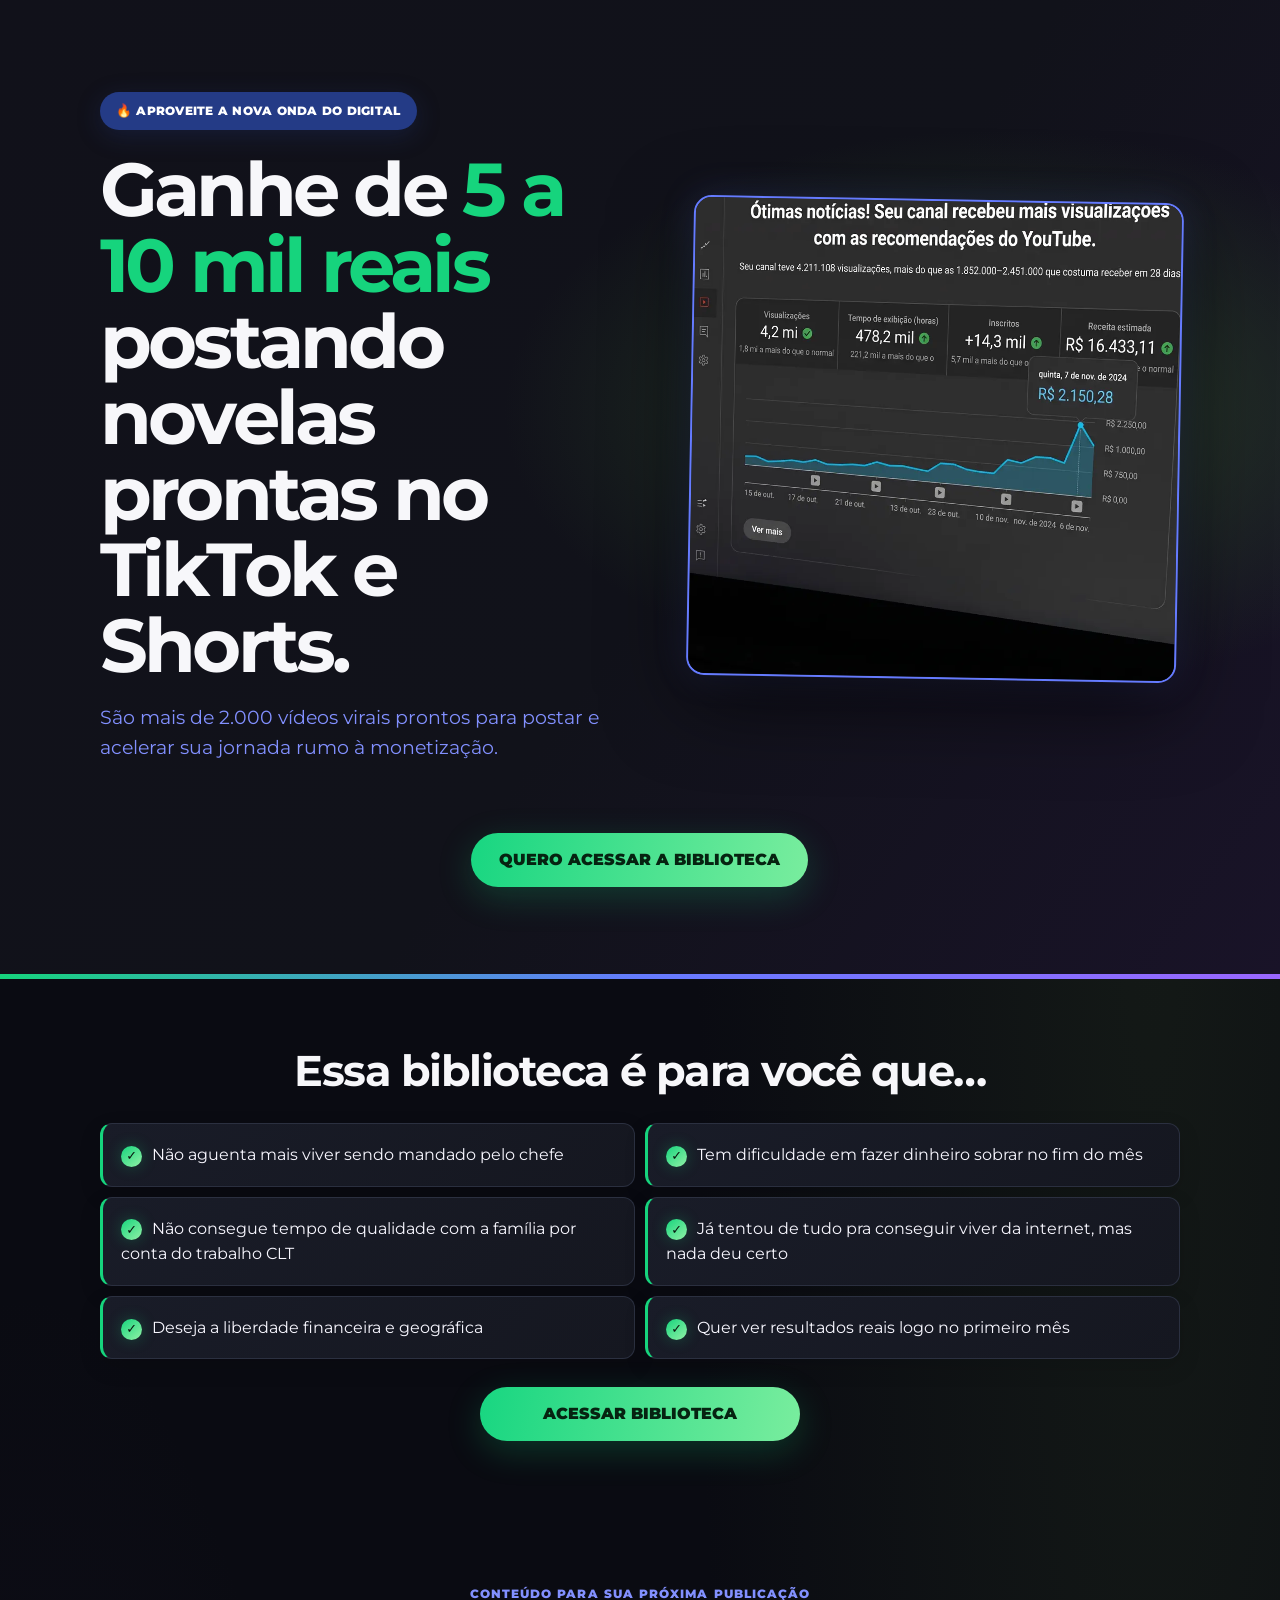
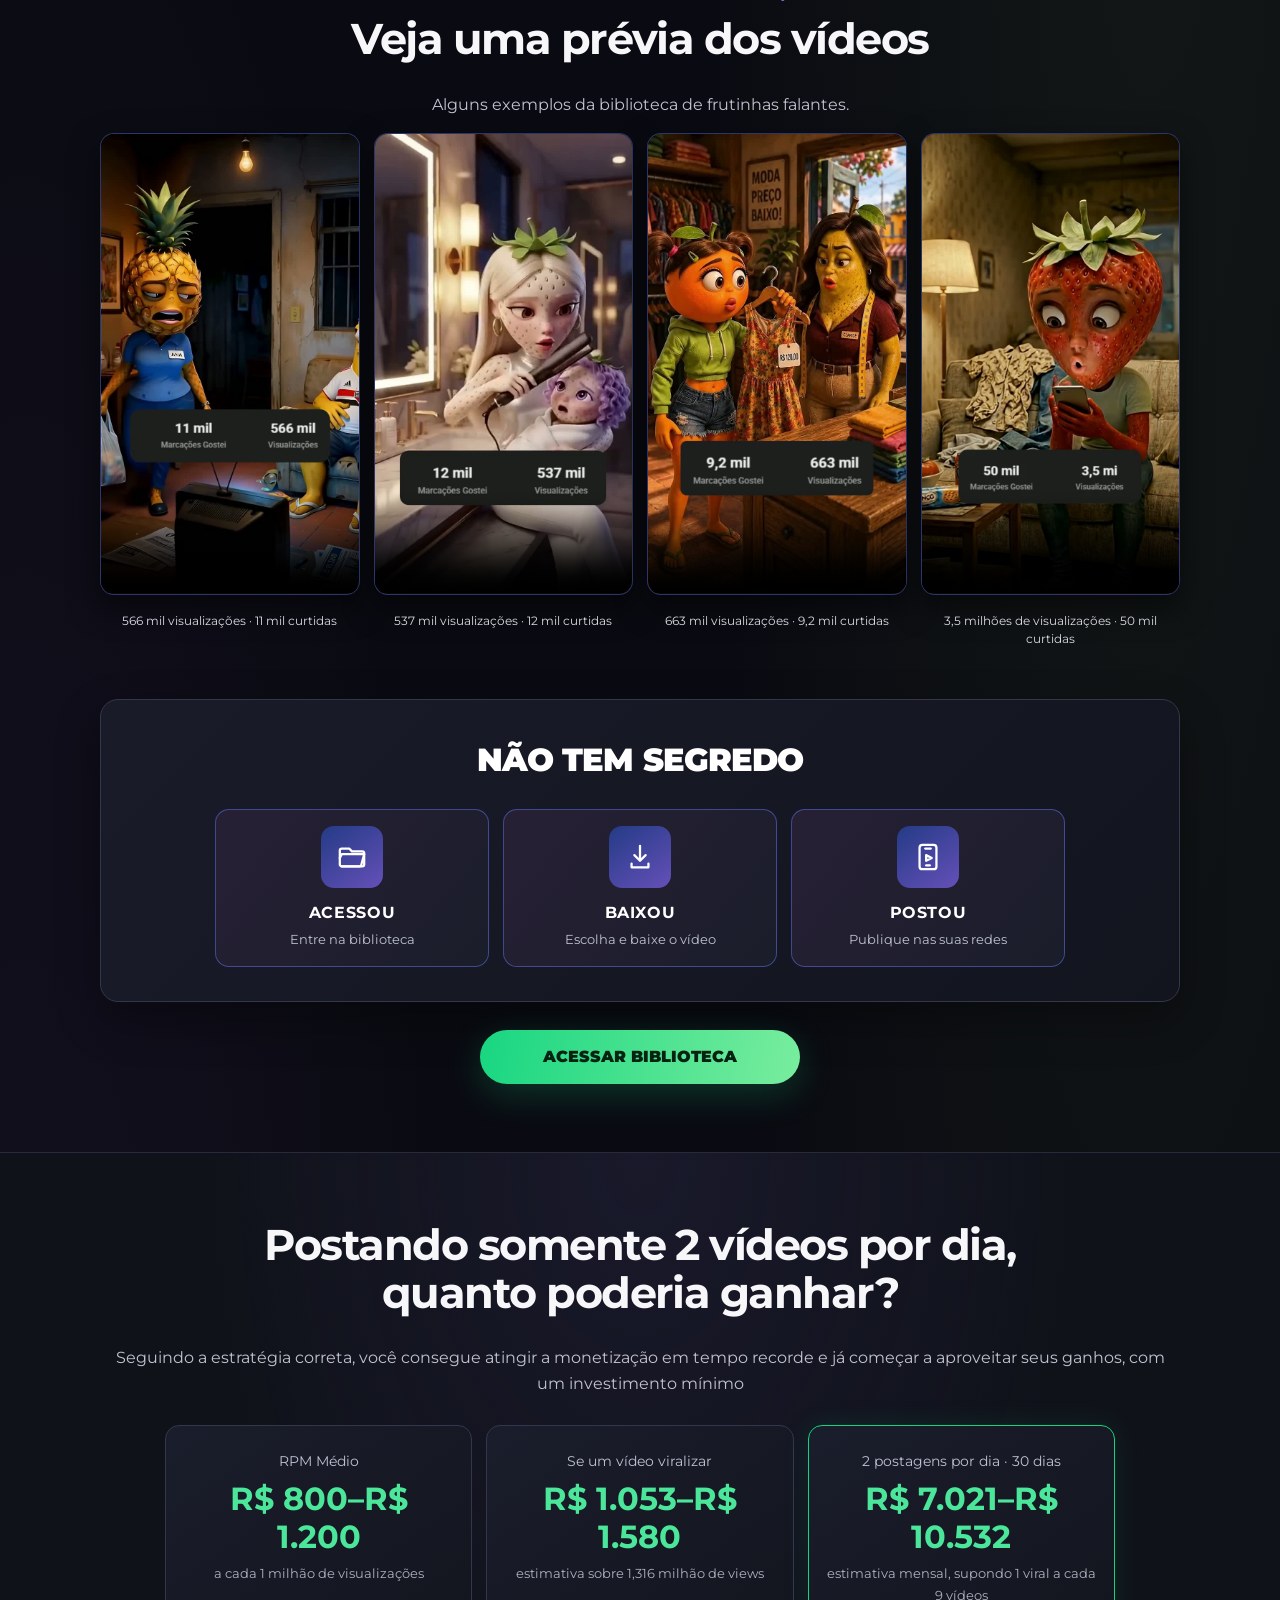
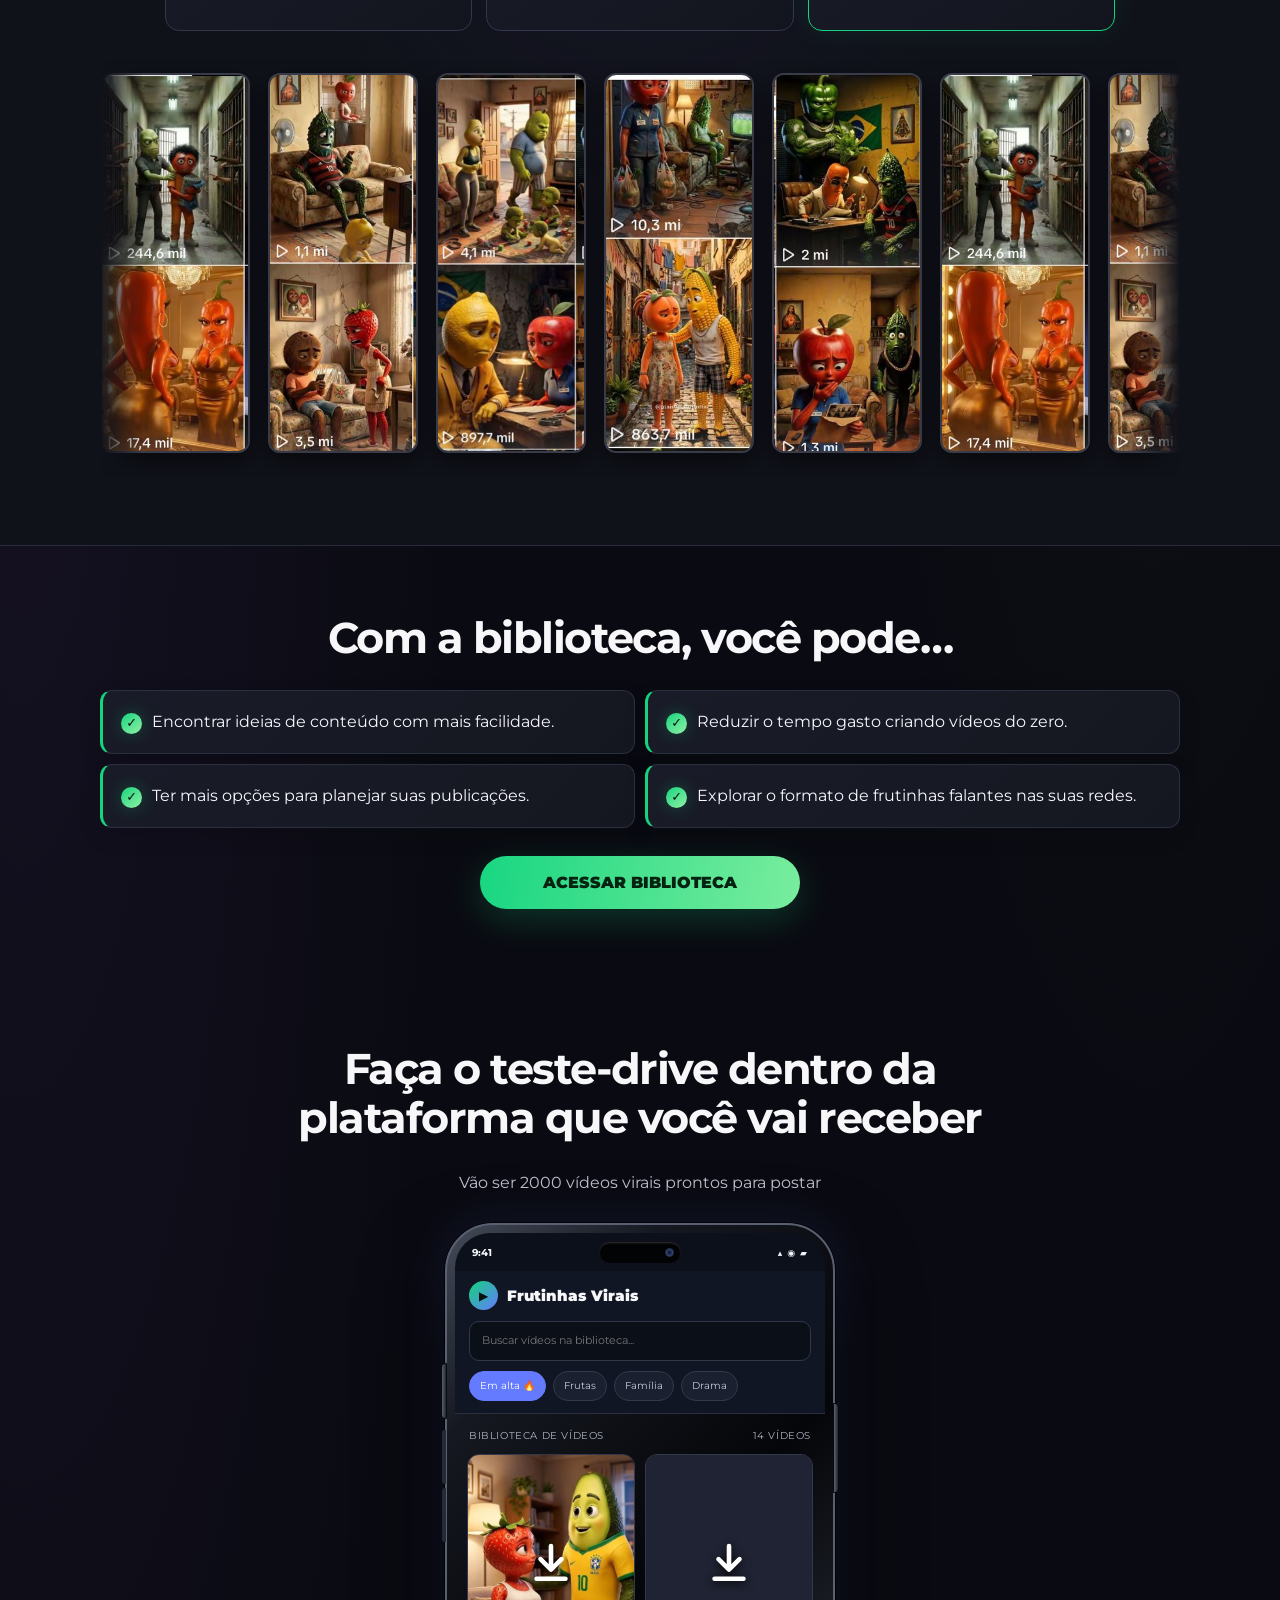
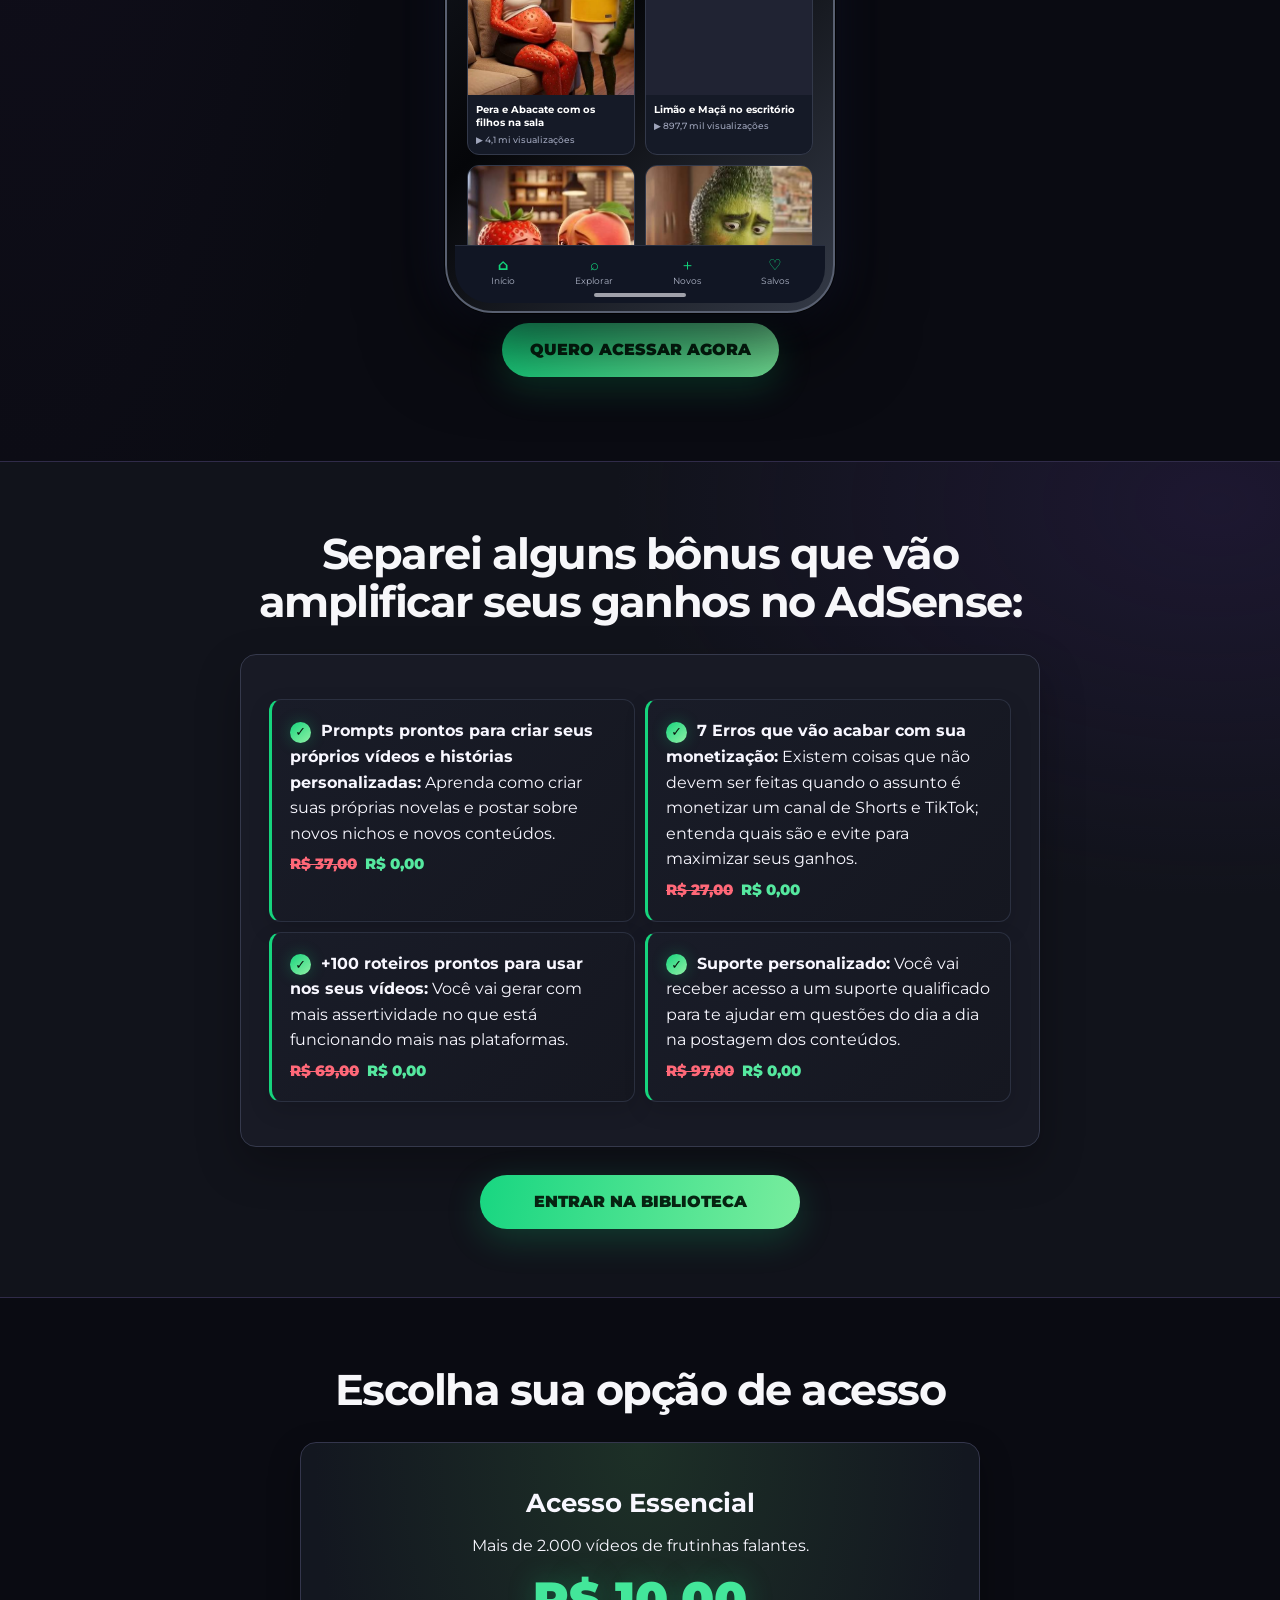
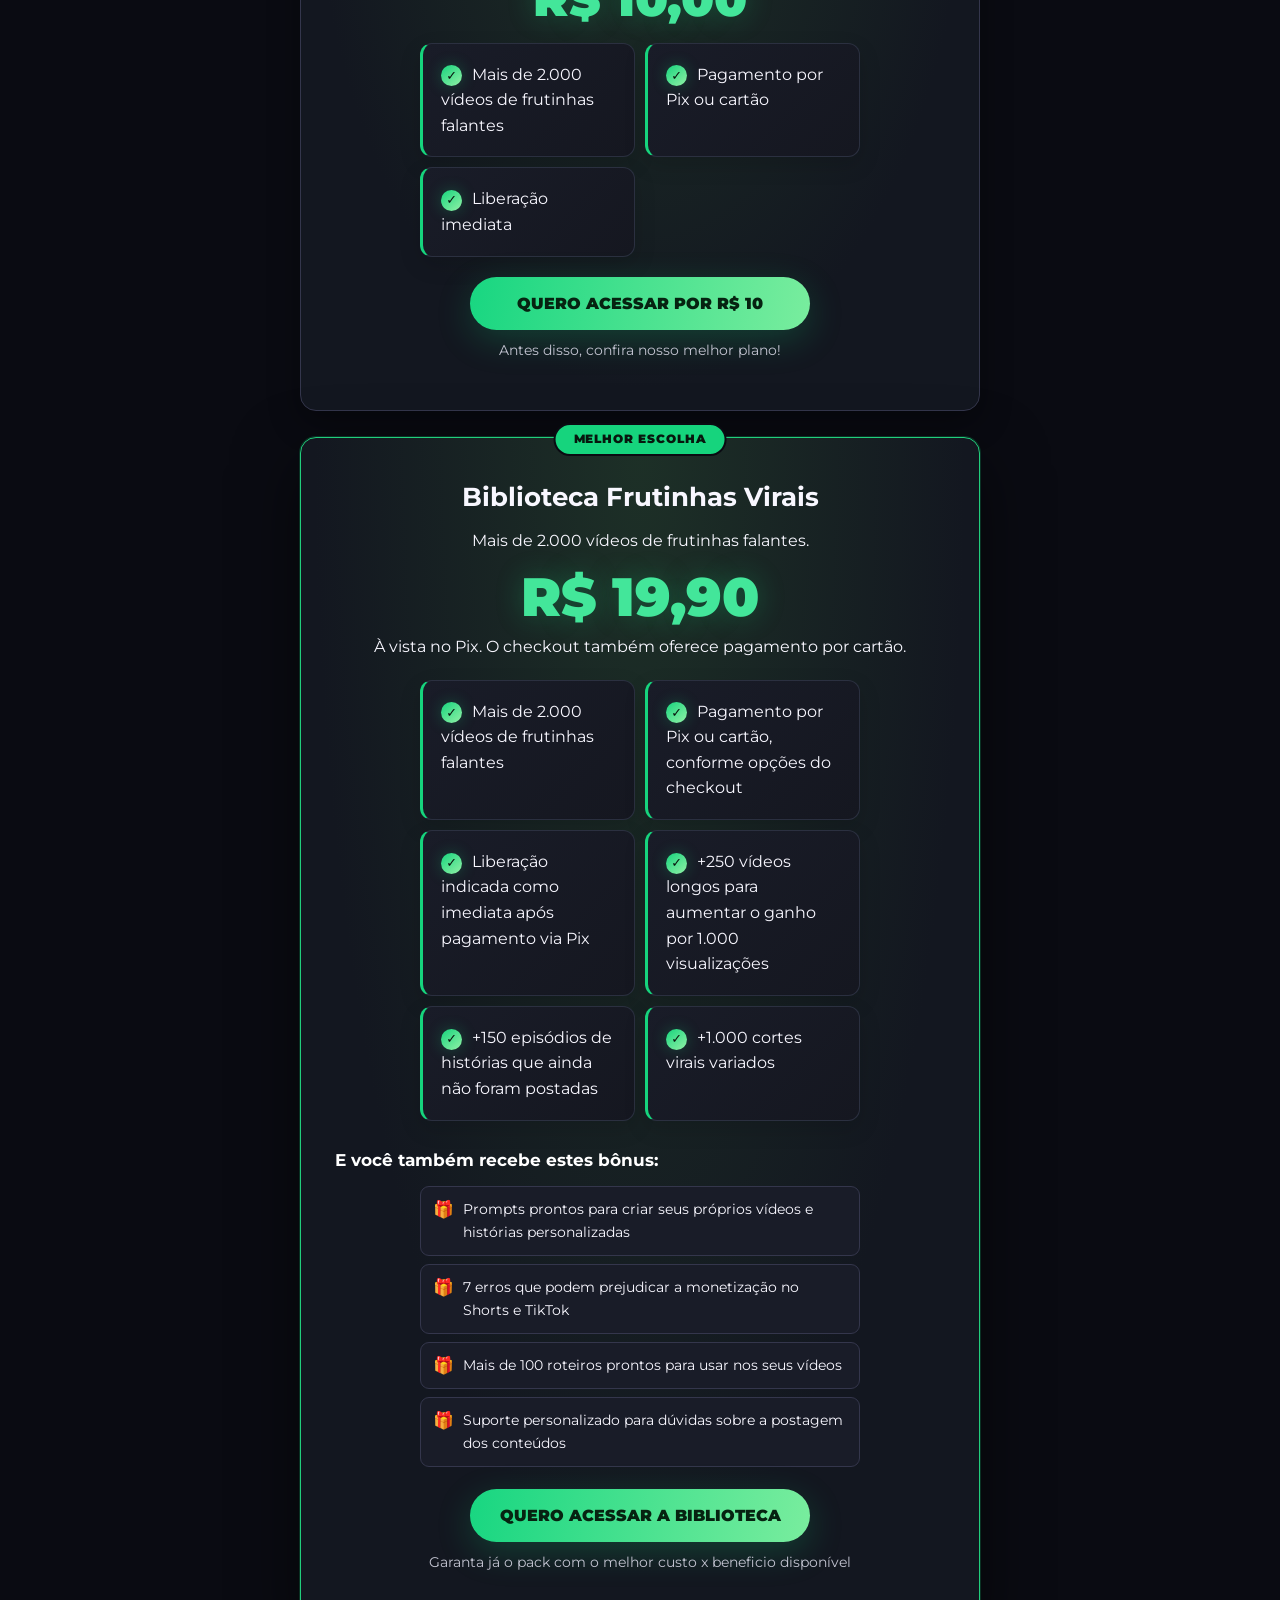
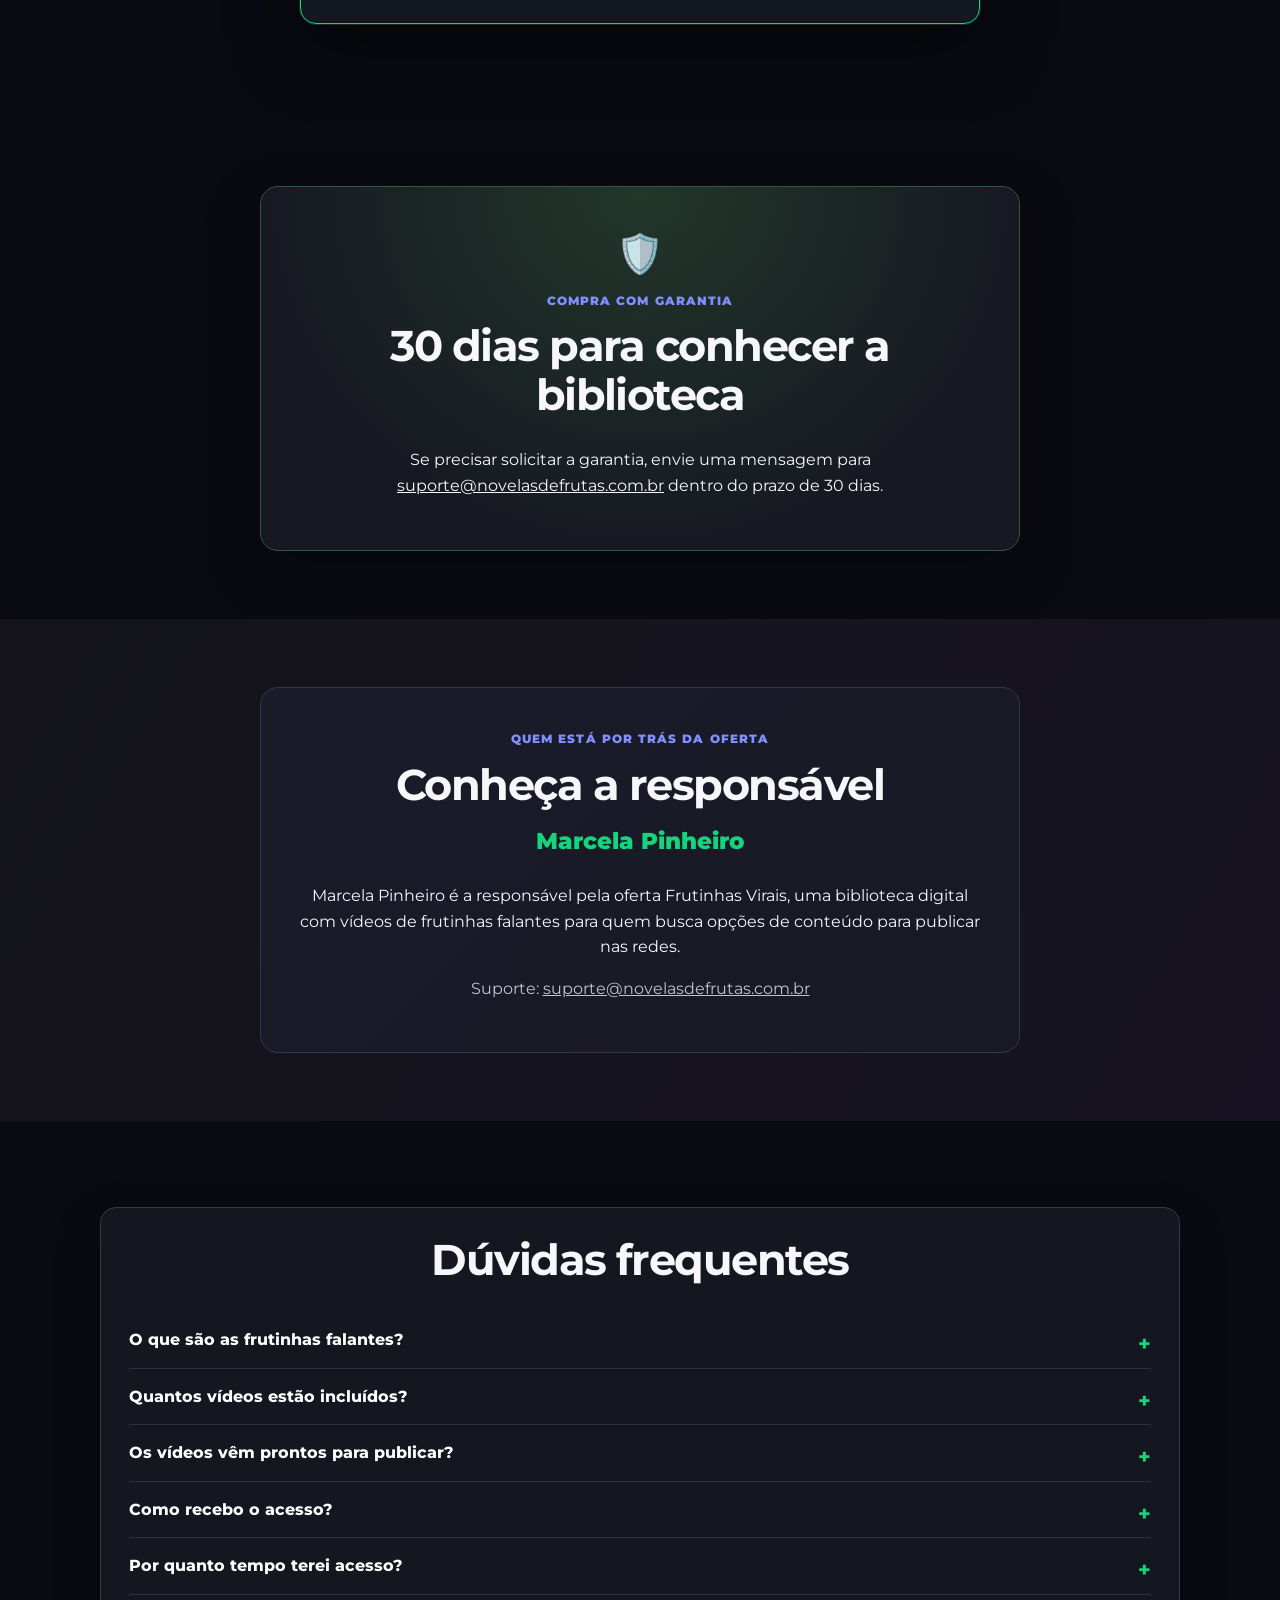
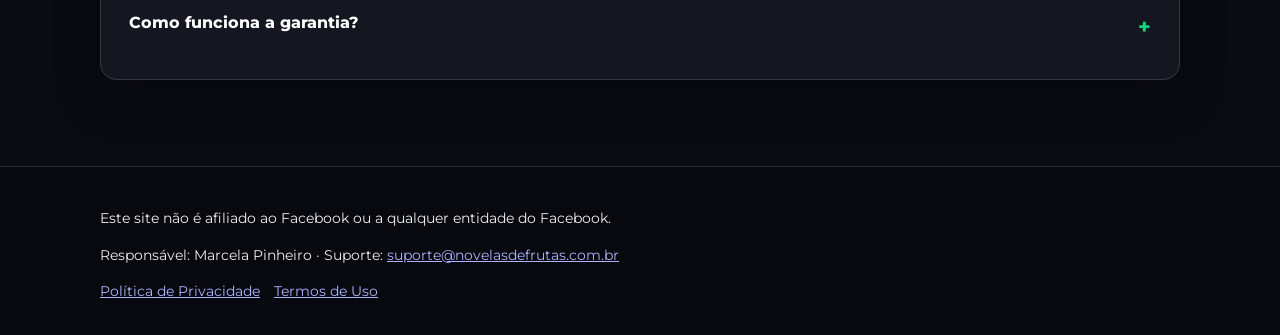
==== commit c0d5f957: "Self-host Montserrat to reduce render delay" ====
--- a/index.html
+++ b/index.html
@@ -6,11 +6,10 @@
   <meta name="theme-color" content="#101010">
   <meta name="description" content="Acesse uma biblioteca com mais de 2.000 vídeos de frutinhas falantes prontos para publicar.">
   <title>Frutinhas Virais — Biblioteca de vídeos</title>
-  <link rel="preconnect" href="https://fonts.googleapis.com">
-  <link rel="preconnect" href="https://fonts.gstatic.com" crossorigin>
   <link rel="preload" as="image" href="youtube-studio-analytics.webp" fetchpriority="high">
-  <link href="https://fonts.googleapis.com/css2?family=Montserrat:wght@400;500;600;700;800;900&display=swap" rel="stylesheet">
+  <link rel="preload" href="fonts/montserrat-latin.woff2" as="font" type="font/woff2" crossorigin>
   <style>
+    @font-face{font-family:"Montserrat";font-style:normal;font-weight:400 900;font-display:swap;src:url("fonts/montserrat-latin.woff2") format("woff2")}
     :root{font-family:Inter,ui-sans-serif,system-ui,-apple-system,"Segoe UI",sans-serif;color:#f7f7fa;background:#0b0b0d;line-height:1.6;font-synthesis:none;text-rendering:optimizeLegibility;--bg:#0b0b0d;--panel:#151519;--green:#12d47b;--blue:#657bff;--purple:#8771ff;--white:#f7f7fa;--muted:#b7b7c2}*{box-sizing:border-box}body{margin:0;background:var(--bg)}a{color:inherit}.wrap{width:min(100% - 36px,1080px);margin:auto}.hero{text-align:left;background:radial-gradient(ellipse at 83% 44%,#263925 0,transparent 31%),radial-gradient(ellipse at 0% 100%,#1a1540 0,transparent 38%),#09090b;color:var(--white);padding:54px 0;border-bottom:1px solid #263829;overflow:hidden}.hero .wrap{max-width:1080px}.hero-copy{max-width:580px}.tag{display:inline-block;background:var(--blue);color:#080808;font-size:.78rem;font-weight:850;padding:8px 14px;margin-bottom:22px;border-radius:4px;letter-spacing:.02em}.hero h1{font-size:clamp(2.55rem,6vw,4.55rem);line-height:1.01;letter-spacing:-.05em;margin:0 0 18px;max-width:660px}.green{color:var(--green)}.blue{color:#8290ff}.lead{font-size:1.2rem;margin:0 0 22px;color:#d0d0d8}.hero-copy>p:not(.lead){color:#a9a9b4;margin:0 0 26px}.button{display:inline-flex;align-items:center;justify-content:center;min-height:52px;background:var(--green);color:#07170e;text-decoration:none;font-weight:900;padding:14px 24px;border-radius:6px;box-shadow:0 8px 28px #10c87830;transition:transform .18s,filter .18s}.button:hover{filter:brightness(1.06);transform:translateY(-2px)}.hero-art{display:block;width:min(100%,620px);margin:28px auto 0;border-radius:12px;box-shadow:0 18px 55px #000b;border:1px solid #ffffff24}section{padding:58px 0}section h2{text-align:center;color:var(--white);font-size:clamp(1.75rem,4vw,2.55rem);line-height:1.12;letter-spacing:-.035em;margin:0 0 24px}p{margin-top:.6em}ul{padding-left:1.25rem}li{margin:10px 0}.muted,.notice{color:var(--muted)}.videos{display:grid;grid-template-columns:repeat(2,minmax(0,1fr));gap:14px}.videos video{width:100%;aspect-ratio:9/16;object-fit:cover;background:#080808;border:1px solid #35353c;border-radius:10px;box-shadow:0 10px 25px #0005}.list-card,.offer,.faq{background:linear-gradient(145deg,#19191f,#121215);border:1px solid #303038;border-radius:12px;padding:clamp(18px,3vw,28px);margin:18px 0;box-shadow:0 12px 32px #0003}.offer{text-align:center;border:1px solid #2bbd79;box-shadow:0 0 0 1px #10c87833,0 20px 60px #0007;max-width:680px;margin:26px auto}.offer h3{font-size:1.6rem;margin:.2em 0}.offer ul{text-align:left;max-width:440px;margin:20px auto}.price{font-size:clamp(2.6rem,7vw,3.4rem);line-height:1;font-weight:950;color:var(--green);margin:10px}.bonus{background:radial-gradient(ellipse at top right,#28203d 0,transparent 38%),#111114;border-block:1px solid #292434}.bonus .list-card{max-width:800px;margin:22px auto}.notice{font-size:.9rem}.bio{background:linear-gradient(120deg,#14141a,#171322)}.faq details{padding:15px 0;border-bottom:1px solid #303038}.faq details:last-child{border-bottom:0}.faq summary{font-weight:750;cursor:pointer;color:#fff}.faq details p{color:var(--muted);margin-bottom:0}.footer{background:#070708;color:#eee;padding:32px 0;font-size:.88rem;border-top:1px solid #29292d}.footer a{margin-right:14px;color:#a7a7b2}.check-list{list-style:none;padding:0;display:grid;grid-template-columns:1fr;gap:10px}.check-list li{padding:15px 16px;background:#17171c;border:1px solid #292930;border-radius:8px;margin:0}.check-list li::before{content:"✓";display:inline-grid;place-items:center;color:#08150d;background:var(--green);font-size:.8rem;font-weight:950;width:21px;height:21px;border-radius:50%;margin-right:10px}.eyebrow{color:#8290ff;text-align:center;font-weight:850;letter-spacing:.09em;font-size:.75rem}.showcase{display:grid;grid-template-columns:1fr;gap:16px;align-items:center;margin:26px 0}.showcase img{display:block;width:100%;height:auto;border-radius:10px;border:1px solid #ffffff22;box-shadow:0 12px 32px #0006}.center{text-align:center}.guarantee{max-width:760px;margin:auto;text-align:center;padding:28px;border:1px solid #33333b;background:linear-gradient(120deg,#17171b,#13151a);border-radius:12px}.guarantee-mark{font-size:2.4rem}.person{max-width:760px;margin:auto;text-align:center}.person h2{margin-bottom:12px}.person-name{font-size:1.45rem;font-weight:850;color:var(--green)}@media(min-width:760px){.hero{padding:78px 0}.hero .wrap{display:grid;grid-template-columns:1.05fr .95fr;gap:48px;align-items:center}.hero-art{margin:0;width:100%;max-height:450px;object-fit:cover}.videos{grid-template-columns:repeat(4,minmax(0,1fr))}section{padding:74px 0}.showcase{grid-template-columns:1.1fr .9fr;gap:22px}.check-list{grid-template-columns:repeat(2,minmax(0,1fr))}}@media(max-width:759px){.hero-copy{text-align:center}.tag{max-width:100%}.hero .button{width:100%}.hero-art{max-height:350px;object-fit:cover}section{padding:46px 0}}
     /* Identidade Frutinhas Virais: criativa e colorida, mantendo a leitura direta da estrutura de referência. */
     :root{font-family:"Montserrat",ui-sans-serif,system-ui,-apple-system,"Segoe UI",sans-serif;color:#f8f7ff;background:#0a0b12;--green:#16d47d;--blue:#657bff;--purple:#9a67ff;--muted:#c2c3d0;--panel:#171925}
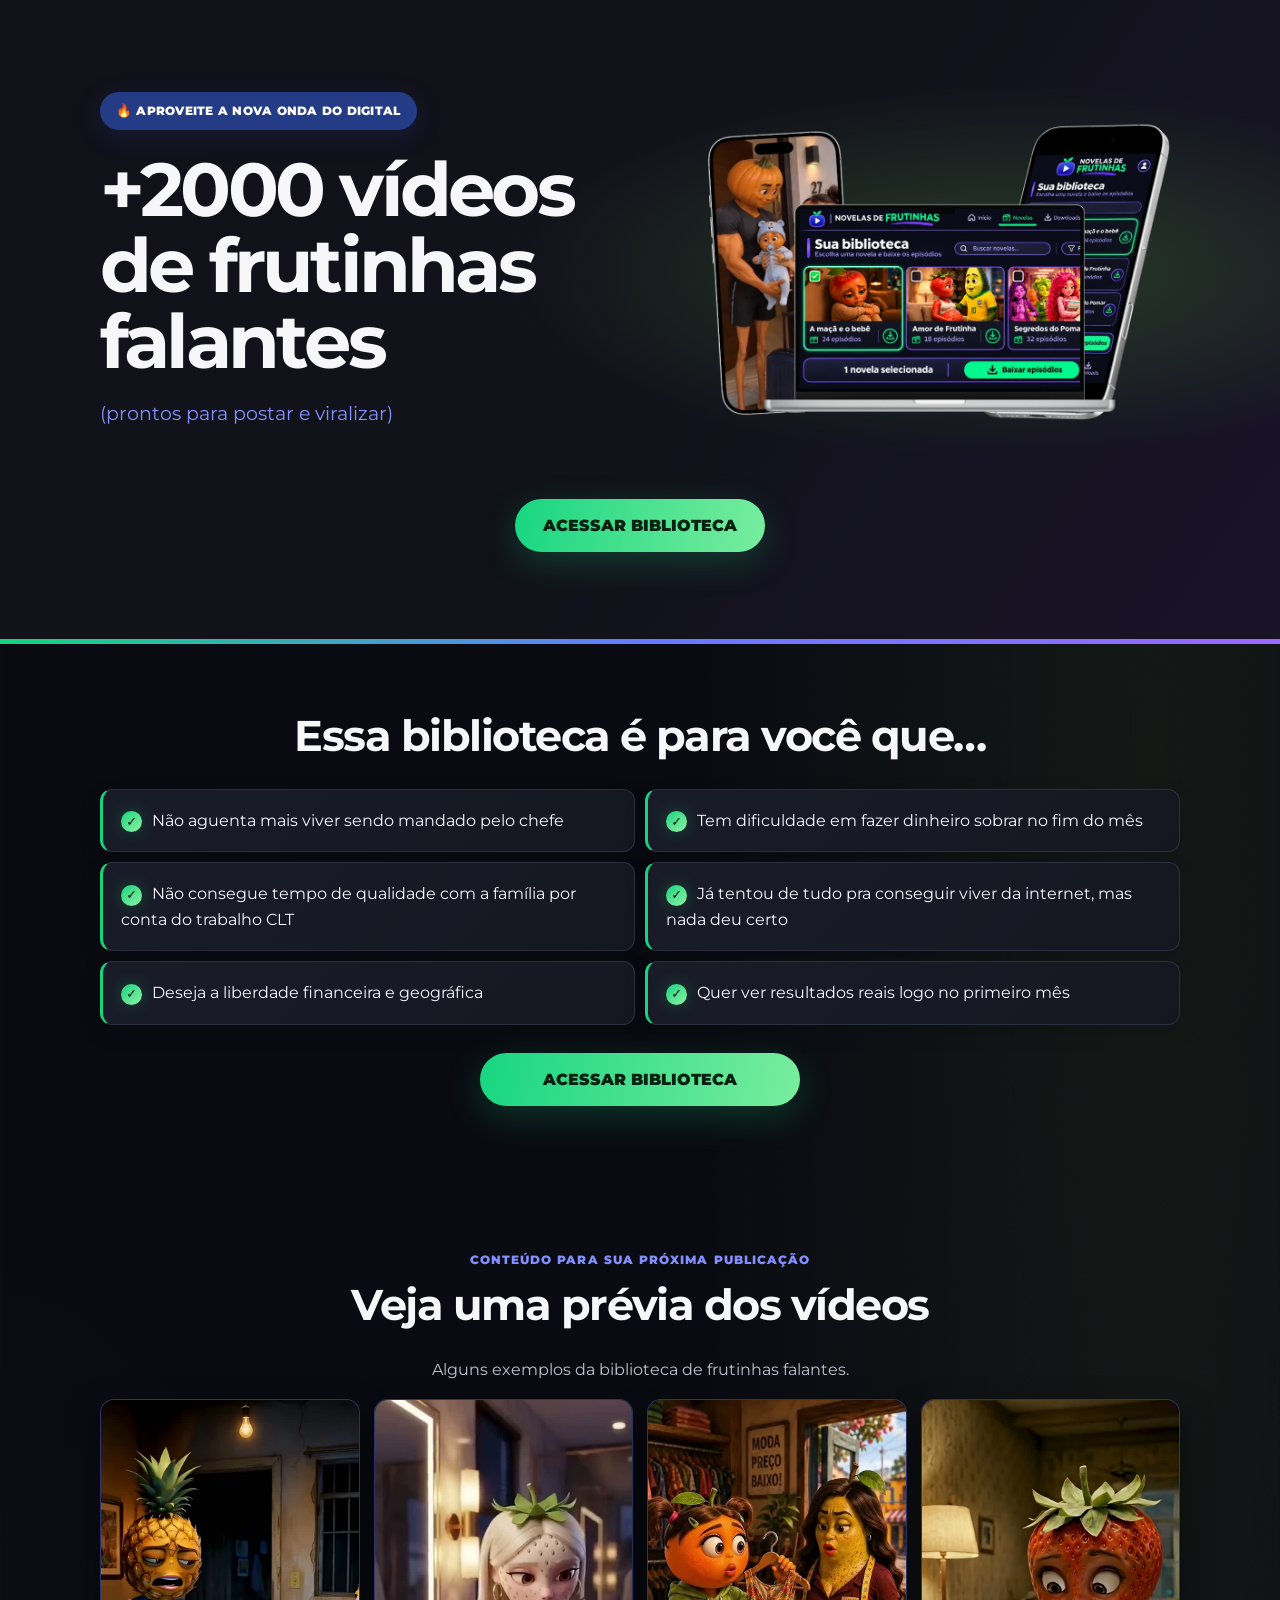
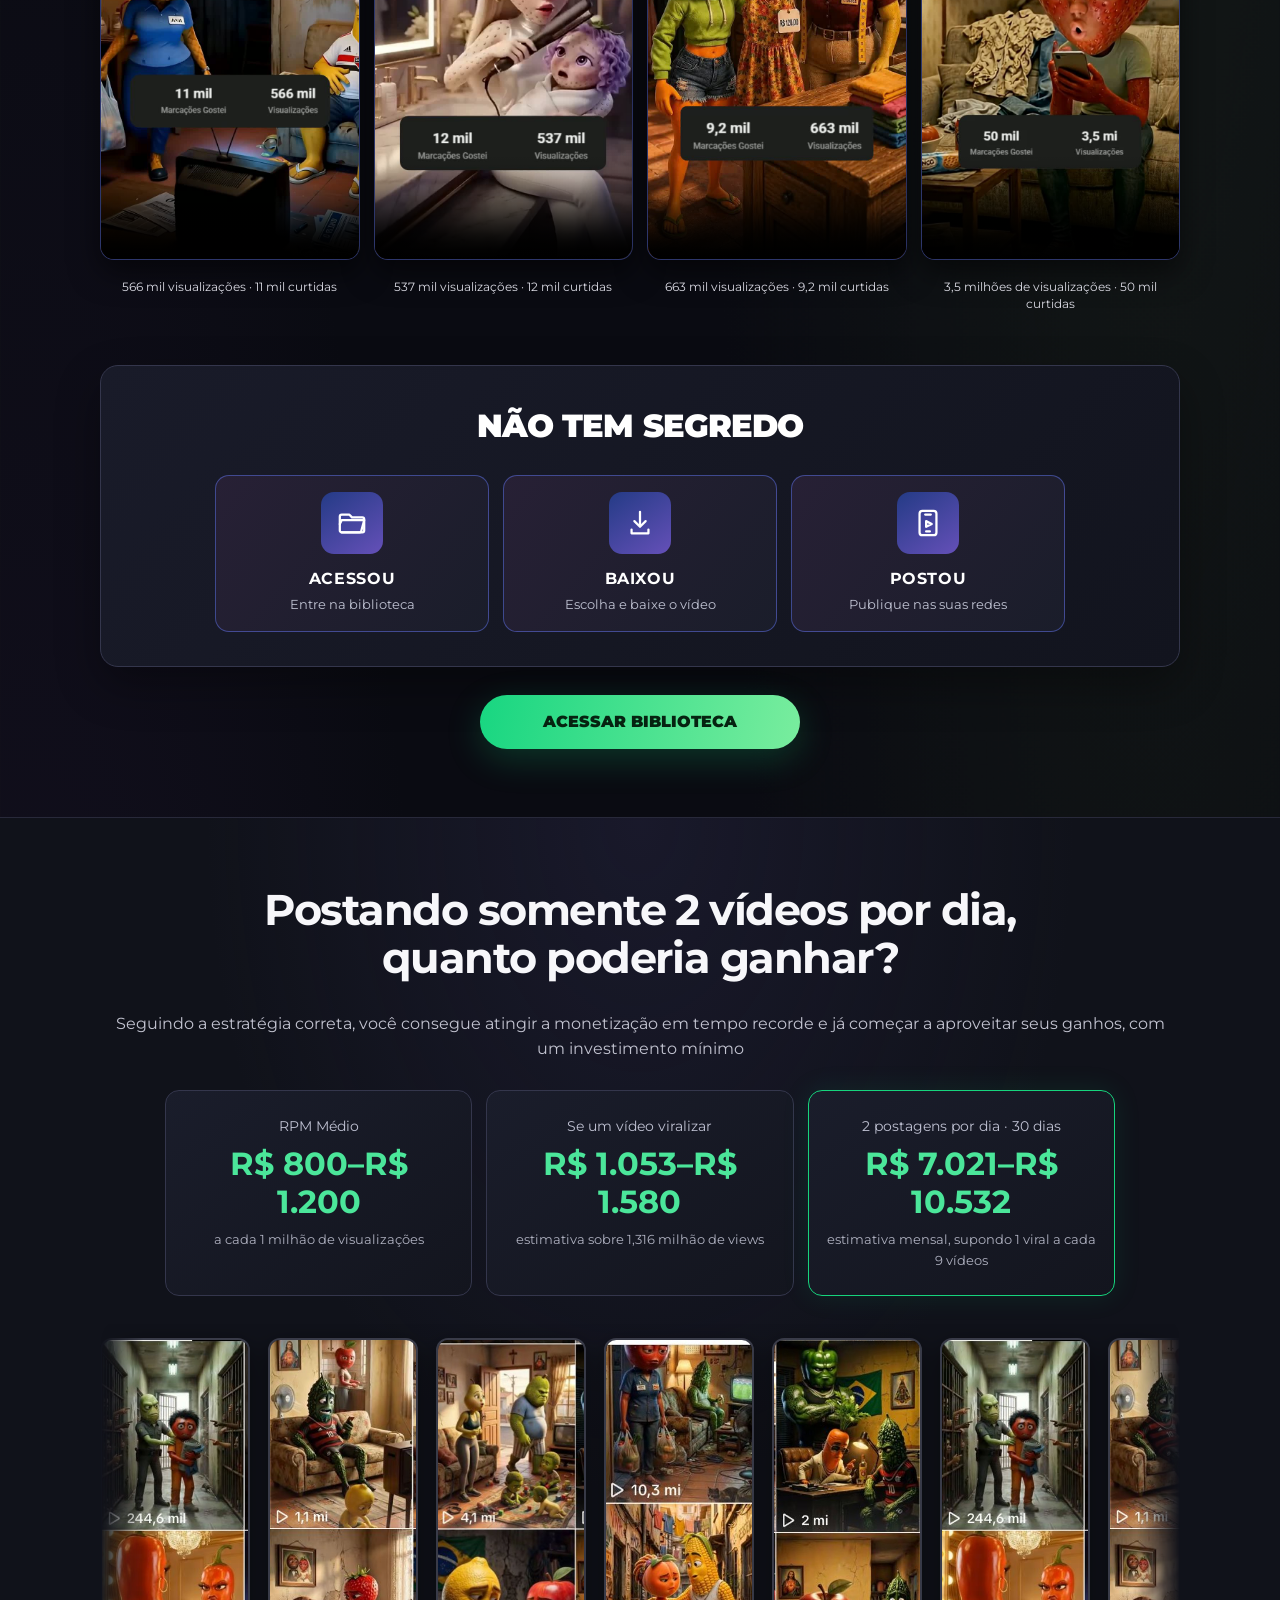
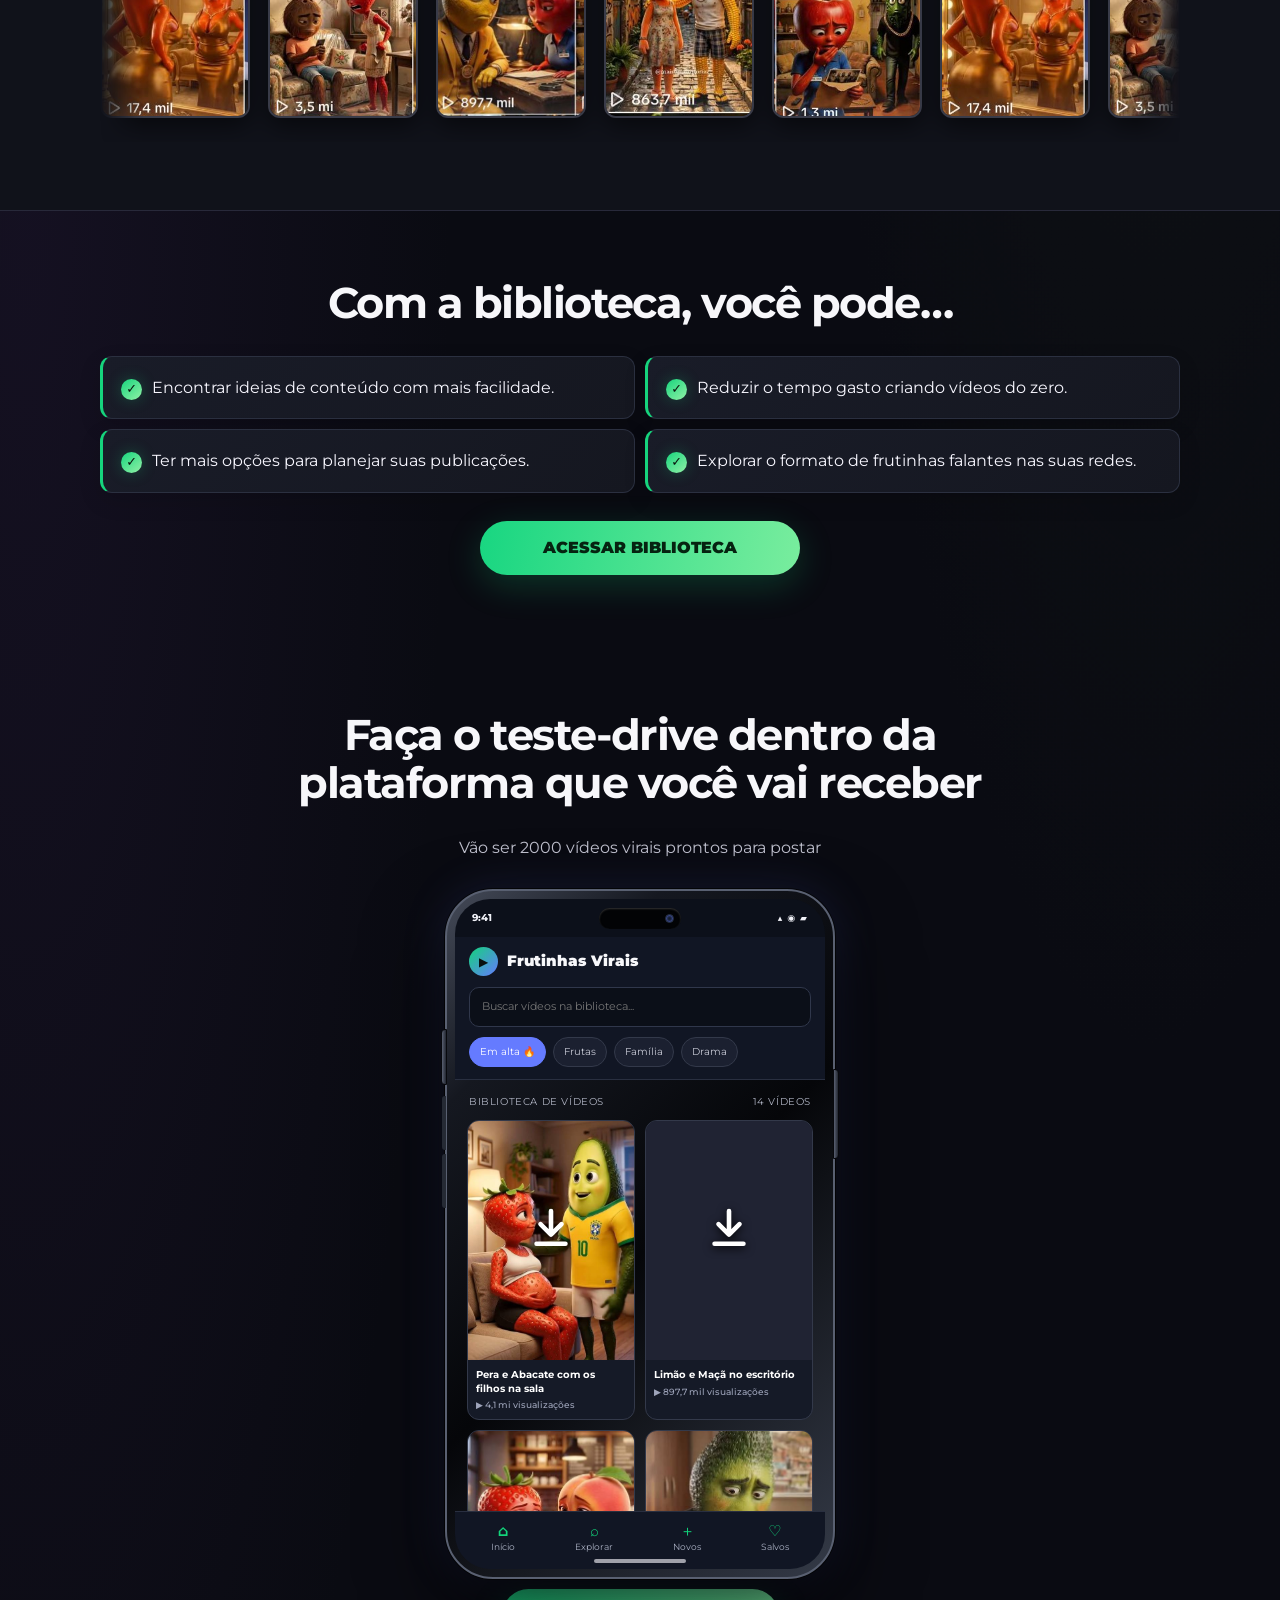
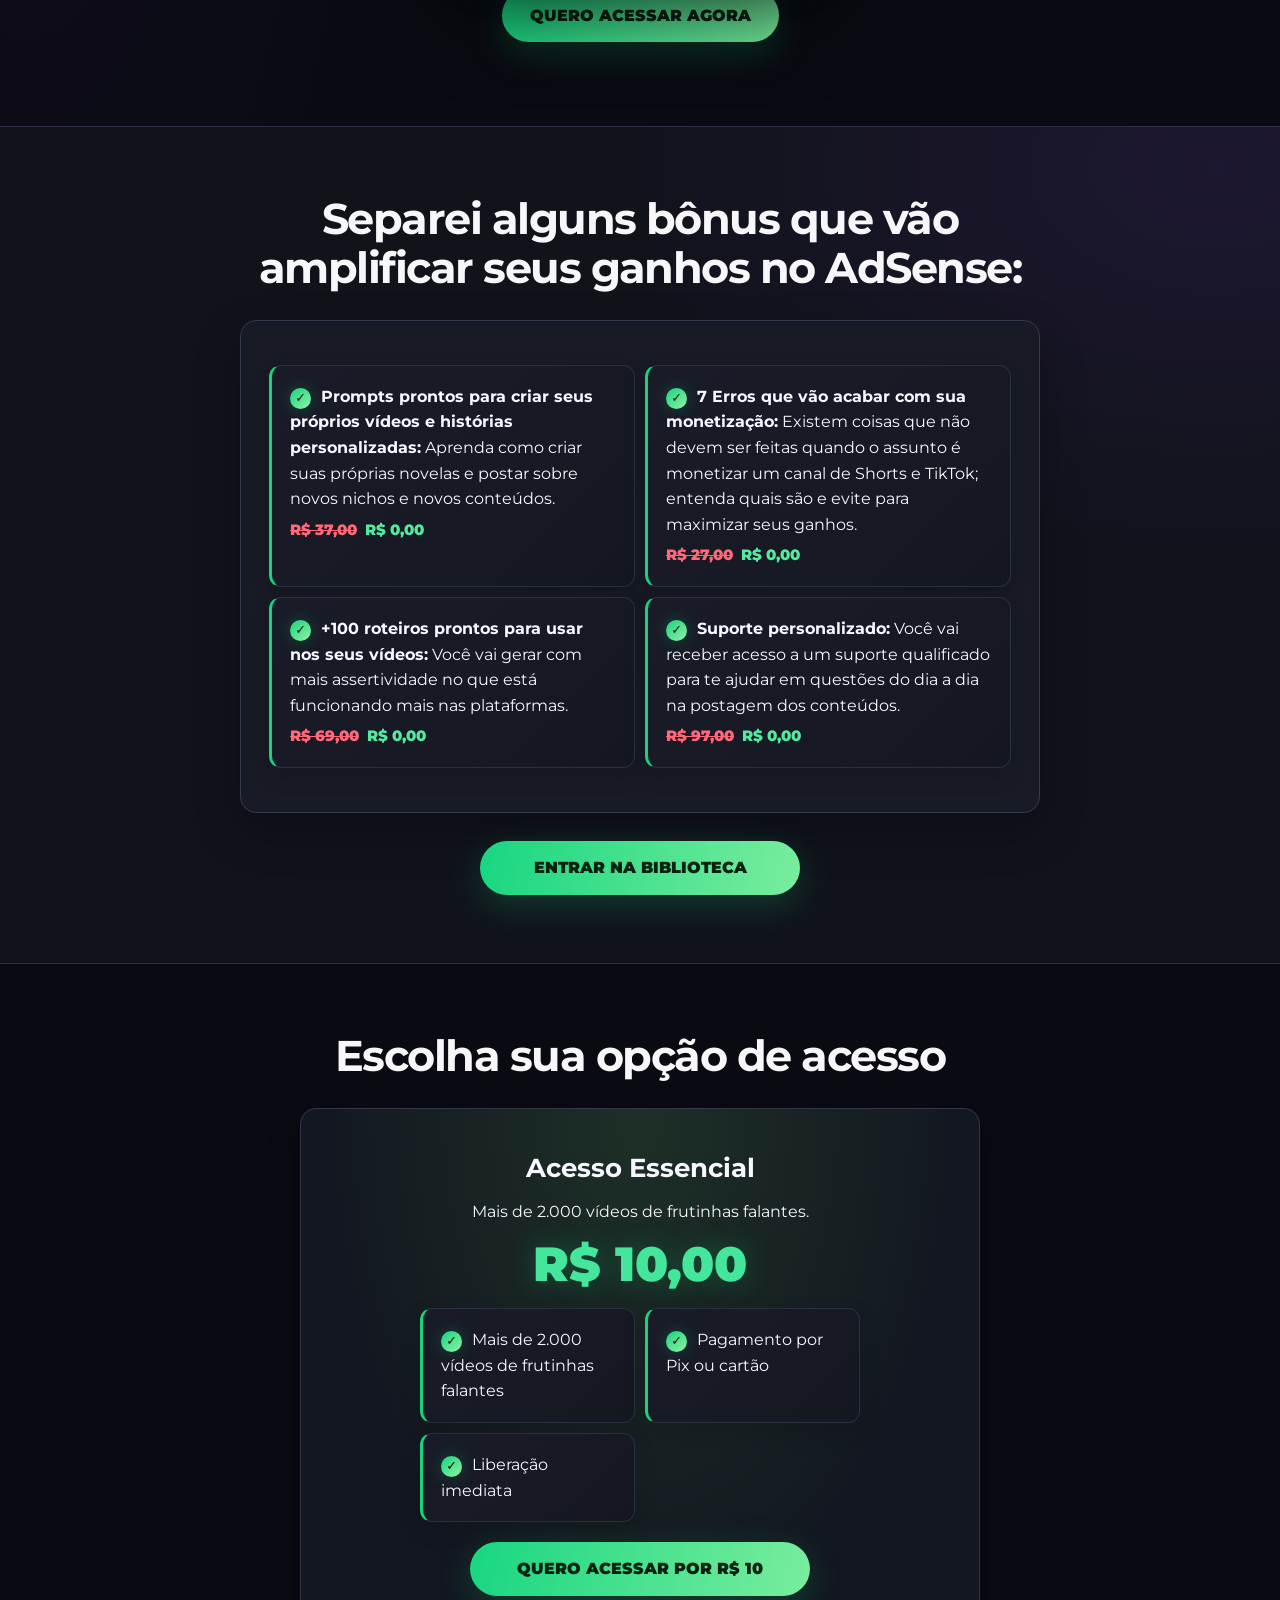
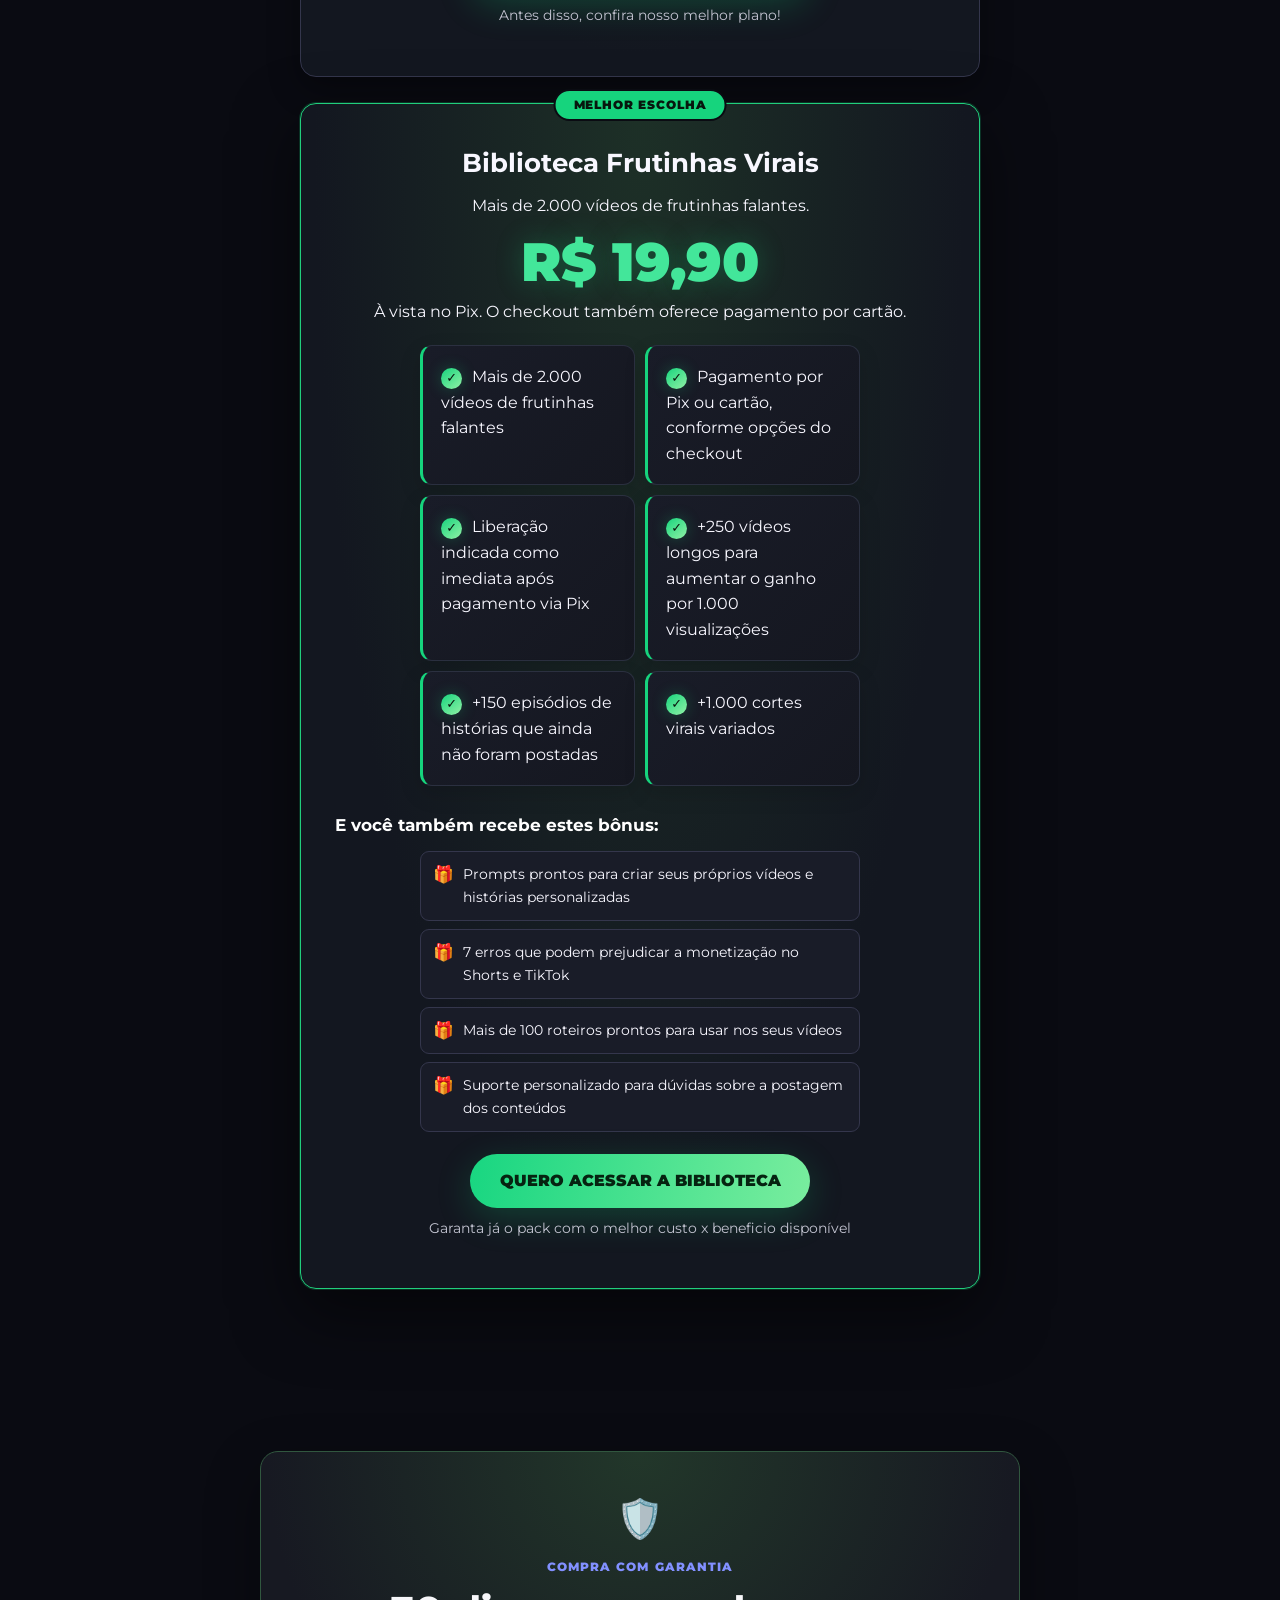
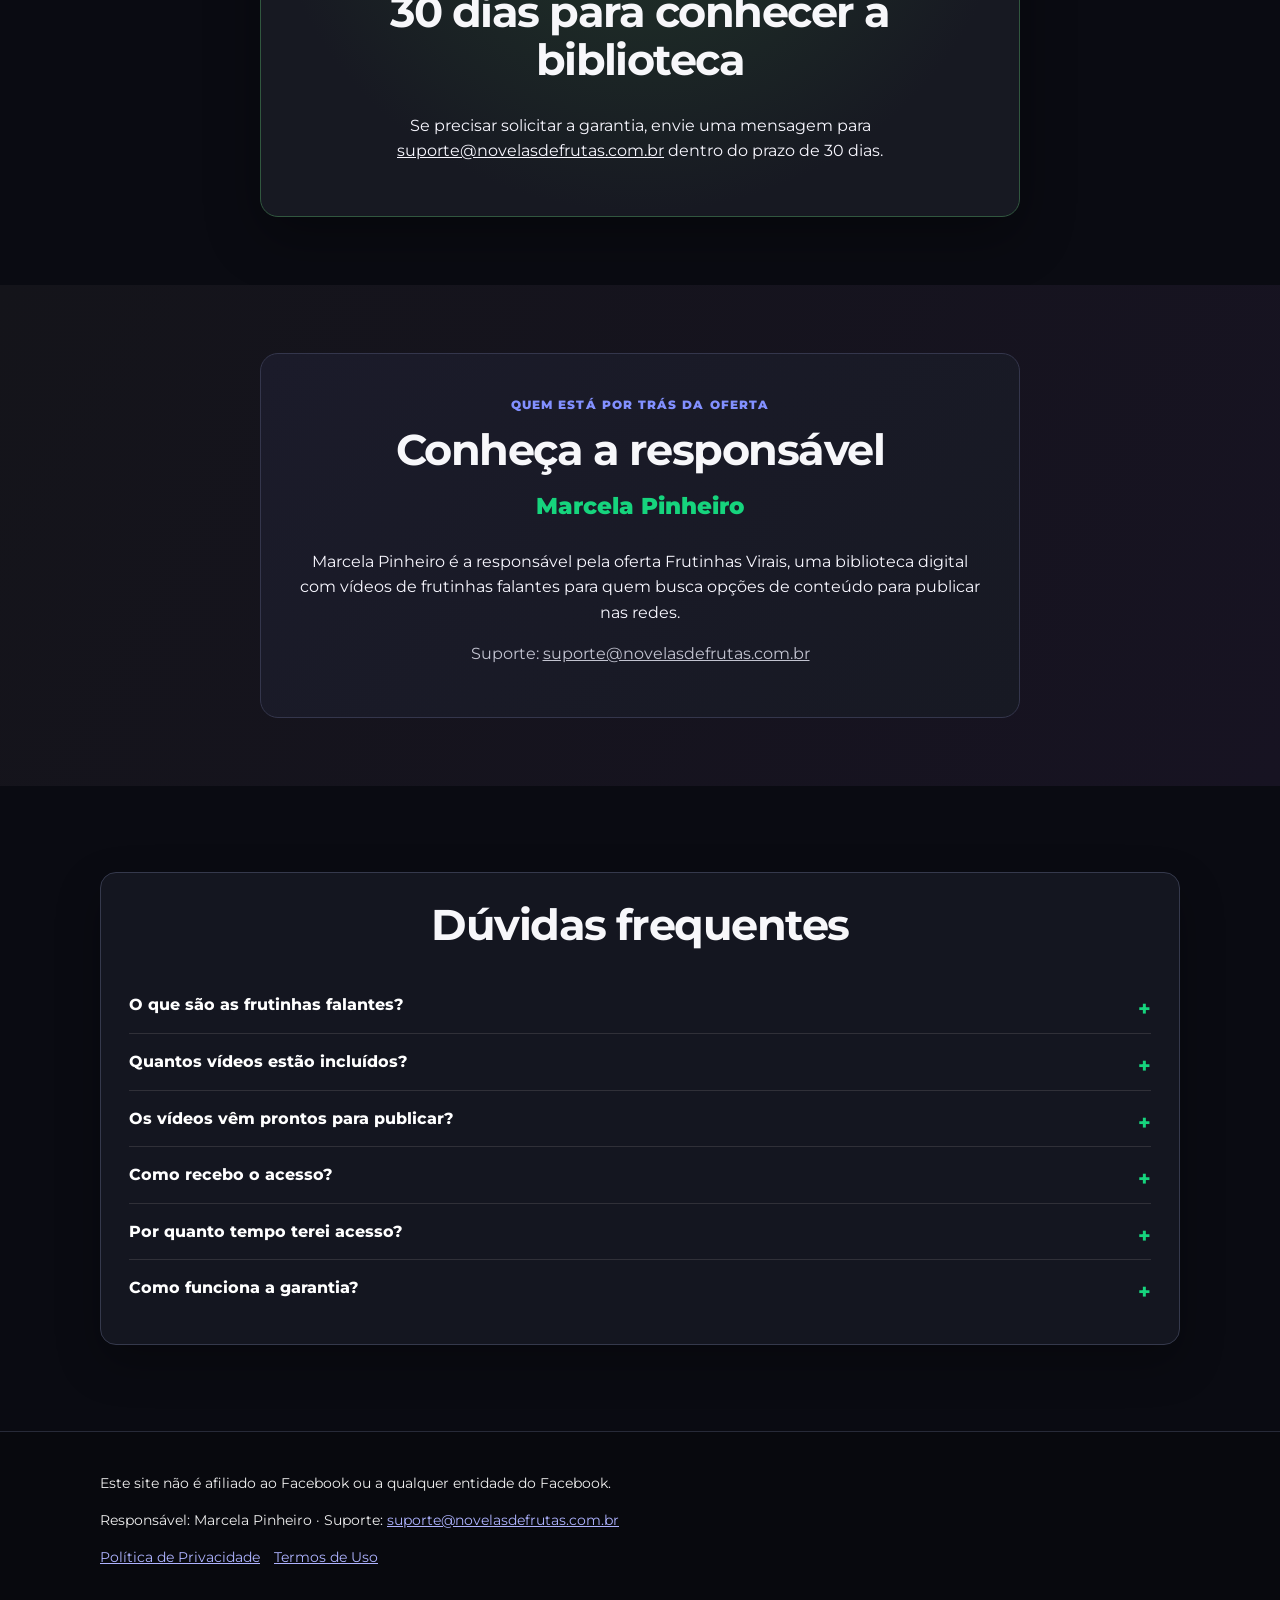
==== commit 65da53c2: "Update hero artwork and headline" ====
--- a/index.html
+++ b/index.html
@@ -6,11 +6,11 @@
   <meta name="theme-color" content="#101010">
   <meta name="description" content="Acesse uma biblioteca com mais de 2.000 vídeos de frutinhas falantes prontos para publicar.">
   <title>Frutinhas Virais — Biblioteca de vídeos</title>
-  <link rel="preload" as="image" href="youtube-studio-analytics.webp" fetchpriority="high">
+  <link rel="preload" as="image" href="biblioteca-frutinhas-hero.webp" fetchpriority="high">
   <link rel="preload" href="fonts/montserrat-latin.woff2" as="font" type="font/woff2" crossorigin>
   <style>
     @font-face{font-family:"Montserrat";font-style:normal;font-weight:400 900;font-display:swap;src:url("fonts/montserrat-latin.woff2") format("woff2")}
-    :root{font-family:Inter,ui-sans-serif,system-ui,-apple-system,"Segoe UI",sans-serif;color:#f7f7fa;background:#0b0b0d;line-height:1.6;font-synthesis:none;text-rendering:optimizeLegibility;--bg:#0b0b0d;--panel:#151519;--green:#12d47b;--blue:#657bff;--purple:#8771ff;--white:#f7f7fa;--muted:#b7b7c2}*{box-sizing:border-box}body{margin:0;background:var(--bg)}a{color:inherit}.wrap{width:min(100% - 36px,1080px);margin:auto}.hero{text-align:left;background:radial-gradient(ellipse at 83% 44%,#263925 0,transparent 31%),radial-gradient(ellipse at 0% 100%,#1a1540 0,transparent 38%),#09090b;color:var(--white);padding:54px 0;border-bottom:1px solid #263829;overflow:hidden}.hero .wrap{max-width:1080px}.hero-copy{max-width:580px}.tag{display:inline-block;background:var(--blue);color:#080808;font-size:.78rem;font-weight:850;padding:8px 14px;margin-bottom:22px;border-radius:4px;letter-spacing:.02em}.hero h1{font-size:clamp(2.55rem,6vw,4.55rem);line-height:1.01;letter-spacing:-.05em;margin:0 0 18px;max-width:660px}.green{color:var(--green)}.blue{color:#8290ff}.lead{font-size:1.2rem;margin:0 0 22px;color:#d0d0d8}.hero-copy>p:not(.lead){color:#a9a9b4;margin:0 0 26px}.button{display:inline-flex;align-items:center;justify-content:center;min-height:52px;background:var(--green);color:#07170e;text-decoration:none;font-weight:900;padding:14px 24px;border-radius:6px;box-shadow:0 8px 28px #10c87830;transition:transform .18s,filter .18s}.button:hover{filter:brightness(1.06);transform:translateY(-2px)}.hero-art{display:block;width:min(100%,620px);margin:28px auto 0;border-radius:12px;box-shadow:0 18px 55px #000b;border:1px solid #ffffff24}section{padding:58px 0}section h2{text-align:center;color:var(--white);font-size:clamp(1.75rem,4vw,2.55rem);line-height:1.12;letter-spacing:-.035em;margin:0 0 24px}p{margin-top:.6em}ul{padding-left:1.25rem}li{margin:10px 0}.muted,.notice{color:var(--muted)}.videos{display:grid;grid-template-columns:repeat(2,minmax(0,1fr));gap:14px}.videos video{width:100%;aspect-ratio:9/16;object-fit:cover;background:#080808;border:1px solid #35353c;border-radius:10px;box-shadow:0 10px 25px #0005}.list-card,.offer,.faq{background:linear-gradient(145deg,#19191f,#121215);border:1px solid #303038;border-radius:12px;padding:clamp(18px,3vw,28px);margin:18px 0;box-shadow:0 12px 32px #0003}.offer{text-align:center;border:1px solid #2bbd79;box-shadow:0 0 0 1px #10c87833,0 20px 60px #0007;max-width:680px;margin:26px auto}.offer h3{font-size:1.6rem;margin:.2em 0}.offer ul{text-align:left;max-width:440px;margin:20px auto}.price{font-size:clamp(2.6rem,7vw,3.4rem);line-height:1;font-weight:950;color:var(--green);margin:10px}.bonus{background:radial-gradient(ellipse at top right,#28203d 0,transparent 38%),#111114;border-block:1px solid #292434}.bonus .list-card{max-width:800px;margin:22px auto}.notice{font-size:.9rem}.bio{background:linear-gradient(120deg,#14141a,#171322)}.faq details{padding:15px 0;border-bottom:1px solid #303038}.faq details:last-child{border-bottom:0}.faq summary{font-weight:750;cursor:pointer;color:#fff}.faq details p{color:var(--muted);margin-bottom:0}.footer{background:#070708;color:#eee;padding:32px 0;font-size:.88rem;border-top:1px solid #29292d}.footer a{margin-right:14px;color:#a7a7b2}.check-list{list-style:none;padding:0;display:grid;grid-template-columns:1fr;gap:10px}.check-list li{padding:15px 16px;background:#17171c;border:1px solid #292930;border-radius:8px;margin:0}.check-list li::before{content:"✓";display:inline-grid;place-items:center;color:#08150d;background:var(--green);font-size:.8rem;font-weight:950;width:21px;height:21px;border-radius:50%;margin-right:10px}.eyebrow{color:#8290ff;text-align:center;font-weight:850;letter-spacing:.09em;font-size:.75rem}.showcase{display:grid;grid-template-columns:1fr;gap:16px;align-items:center;margin:26px 0}.showcase img{display:block;width:100%;height:auto;border-radius:10px;border:1px solid #ffffff22;box-shadow:0 12px 32px #0006}.center{text-align:center}.guarantee{max-width:760px;margin:auto;text-align:center;padding:28px;border:1px solid #33333b;background:linear-gradient(120deg,#17171b,#13151a);border-radius:12px}.guarantee-mark{font-size:2.4rem}.person{max-width:760px;margin:auto;text-align:center}.person h2{margin-bottom:12px}.person-name{font-size:1.45rem;font-weight:850;color:var(--green)}@media(min-width:760px){.hero{padding:78px 0}.hero .wrap{display:grid;grid-template-columns:1.05fr .95fr;gap:48px;align-items:center}.hero-art{margin:0;width:100%;max-height:450px;object-fit:cover}.videos{grid-template-columns:repeat(4,minmax(0,1fr))}section{padding:74px 0}.showcase{grid-template-columns:1.1fr .9fr;gap:22px}.check-list{grid-template-columns:repeat(2,minmax(0,1fr))}}@media(max-width:759px){.hero-copy{text-align:center}.tag{max-width:100%}.hero .button{width:100%}.hero-art{max-height:350px;object-fit:cover}section{padding:46px 0}}
+    :root{font-family:Inter,ui-sans-serif,system-ui,-apple-system,"Segoe UI",sans-serif;color:#f7f7fa;background:#0b0b0d;line-height:1.6;font-synthesis:none;text-rendering:optimizeLegibility;--bg:#0b0b0d;--panel:#151519;--green:#12d47b;--blue:#657bff;--purple:#8771ff;--white:#f7f7fa;--muted:#b7b7c2}*{box-sizing:border-box}body{margin:0;background:var(--bg)}a{color:inherit}.wrap{width:min(100% - 36px,1080px);margin:auto}.hero{text-align:left;background:radial-gradient(ellipse at 83% 44%,#263925 0,transparent 31%),radial-gradient(ellipse at 0% 100%,#1a1540 0,transparent 38%),#09090b;color:var(--white);padding:54px 0;border-bottom:1px solid #263829;overflow:hidden}.hero .wrap{max-width:1080px}.hero-copy{max-width:580px}.tag{display:inline-block;background:var(--blue);color:#080808;font-size:.78rem;font-weight:850;padding:8px 14px;margin-bottom:22px;border-radius:4px;letter-spacing:.02em}.hero h1{font-size:clamp(2.55rem,6vw,4.55rem);line-height:1.01;letter-spacing:-.05em;margin:0 0 18px;max-width:660px}.green{color:var(--green)}.blue{color:#8290ff}.lead{font-size:1.2rem;margin:0 0 22px;color:#d0d0d8}.hero-copy>p:not(.lead){color:#a9a9b4;margin:0 0 26px}.button{display:inline-flex;align-items:center;justify-content:center;min-height:52px;background:var(--green);color:#07170e;text-decoration:none;font-weight:900;padding:14px 24px;border-radius:6px;box-shadow:0 8px 28px #10c87830;transition:transform .18s,filter .18s}.button:hover{filter:brightness(1.06);transform:translateY(-2px)}.hero-art{display:block;width:min(100%,620px);margin:28px auto 0;border-radius:12px;box-shadow:0 18px 55px #000b;border:1px solid #ffffff24}section{padding:58px 0}section h2{text-align:center;color:var(--white);font-size:clamp(1.75rem,4vw,2.55rem);line-height:1.12;letter-spacing:-.035em;margin:0 0 24px}p{margin-top:.6em}ul{padding-left:1.25rem}li{margin:10px 0}.muted,.notice{color:var(--muted)}.videos{display:grid;grid-template-columns:repeat(2,minmax(0,1fr));gap:14px}.videos video{width:100%;aspect-ratio:9/16;object-fit:cover;background:#080808;border:1px solid #35353c;border-radius:10px;box-shadow:0 10px 25px #0005}.list-card,.offer,.faq{background:linear-gradient(145deg,#19191f,#121215);border:1px solid #303038;border-radius:12px;padding:clamp(18px,3vw,28px);margin:18px 0;box-shadow:0 12px 32px #0003}.offer{text-align:center;border:1px solid #2bbd79;box-shadow:0 0 0 1px #10c87833,0 20px 60px #0007;max-width:680px;margin:26px auto}.offer h3{font-size:1.6rem;margin:.2em 0}.offer ul{text-align:left;max-width:440px;margin:20px auto}.price{font-size:clamp(2.6rem,7vw,3.4rem);line-height:1;font-weight:950;color:var(--green);margin:10px}.bonus{background:radial-gradient(ellipse at top right,#28203d 0,transparent 38%),#111114;border-block:1px solid #292434}.bonus .list-card{max-width:800px;margin:22px auto}.notice{font-size:.9rem}.bio{background:linear-gradient(120deg,#14141a,#171322)}.faq details{padding:15px 0;border-bottom:1px solid #303038}.faq details:last-child{border-bottom:0}.faq summary{font-weight:750;cursor:pointer;color:#fff}.faq details p{color:var(--muted);margin-bottom:0}.footer{background:#070708;color:#eee;padding:32px 0;font-size:.88rem;border-top:1px solid #29292d}.footer a{margin-right:14px;color:#a7a7b2}.check-list{list-style:none;padding:0;display:grid;grid-template-columns:1fr;gap:10px}.check-list li{padding:15px 16px;background:#17171c;border:1px solid #292930;border-radius:8px;margin:0}.check-list li::before{content:"✓";display:inline-grid;place-items:center;color:#08150d;background:var(--green);font-size:.8rem;font-weight:950;width:21px;height:21px;border-radius:50%;margin-right:10px}.eyebrow{color:#8290ff;text-align:center;font-weight:850;letter-spacing:.09em;font-size:.75rem}.showcase{display:grid;grid-template-columns:1fr;gap:16px;align-items:center;margin:26px 0}.showcase img{display:block;width:100%;height:auto;border-radius:10px;border:1px solid #ffffff22;box-shadow:0 12px 32px #0006}.center{text-align:center}.guarantee{max-width:760px;margin:auto;text-align:center;padding:28px;border:1px solid #33333b;background:linear-gradient(120deg,#17171b,#13151a);border-radius:12px}.guarantee-mark{font-size:2.4rem}.person{max-width:760px;margin:auto;text-align:center}.person h2{margin-bottom:12px}.person-name{font-size:1.45rem;font-weight:850;color:var(--green)}@media(min-width:760px){.hero{padding:78px 0}.hero .wrap{display:grid;grid-template-columns:1.05fr .95fr;gap:48px;align-items:center}.hero-art{margin:0;width:100%;max-height:none;object-fit:contain}.videos{grid-template-columns:repeat(4,minmax(0,1fr))}section{padding:74px 0}.showcase{grid-template-columns:1.1fr .9fr;gap:22px}.check-list{grid-template-columns:repeat(2,minmax(0,1fr))}}@media(max-width:759px){.hero-copy{text-align:center}.tag{max-width:100%}.hero .button{width:100%}.hero-art{max-height:none;object-fit:contain}section{padding:46px 0}}
     /* Identidade Frutinhas Virais: criativa e colorida, mantendo a leitura direta da estrutura de referência. */
     :root{font-family:"Montserrat",ui-sans-serif,system-ui,-apple-system,"Segoe UI",sans-serif;color:#f8f7ff;background:#0a0b12;--green:#16d47d;--blue:#657bff;--purple:#9a67ff;--muted:#c2c3d0;--panel:#171925}
     body{background:#0a0b12;background-image:radial-gradient(ellipse at 90% 8%,#27351f55,transparent 28%),radial-gradient(ellipse at 2% 35%,#33204d44,transparent 24%)}
@@ -34,7 +34,7 @@
     .person{padding:34px;background:linear-gradient(135deg,#1b1b2a,#171923);border:1px solid #34364c;border-radius:18px}
     .faq{background:#141620}.faq summary{list-style:none}.faq summary::-webkit-details-marker{display:none}.faq summary:after{content:"+";float:right;color:var(--green);font-size:1.3rem}.faq details[open] summary:after{content:"−"}
     .footer{background:#08090e;border-color:#272a38}.footer a{color:#aeb3ff}
-    @media(min-width:760px){.hero{padding:92px 0}.hero-art{max-height:480px}.showcase{grid-template-columns:1fr 1fr}}
+    @media(min-width:760px){.hero{padding:92px 0}.hero-art{max-height:none;object-fit:contain}.showcase{grid-template-columns:1fr 1fr}}
     @media(max-width:759px){.hero{padding:48px 0 56px}.hero-art{transform:none;margin-top:30px}.tag{font-size:.72rem}.button{width:100%}.hero-cta{width:calc(100% - 24px);margin:24px auto 0}section{padding:48px 0}.offer{padding:24px 18px}}
     .videos figure{margin:0;min-width:0}.videos figcaption{padding:10px 3px;color:#d9d9e2;font-size:.78rem;line-height:1.4;text-align:center}
     .earning-section{background:radial-gradient(ellipse at 50% 0,#26234366,transparent 48%),#10121a!important;border-block:1px solid #28293a}
@@ -80,6 +80,7 @@
     @media(max-width:759px){.hero-cta{width:calc(100% - 40px);margin:32px auto 0!important}.hero-cta .button{width:100%}}
     @media(max-width:759px){.library-phone+p{margin-top:48px!important}}
     .bonus-price{display:block;margin-top:7px;color:#55e89f;font-size:.92rem;font-weight:850}.bonus-old{color:#ff6878;text-decoration:line-through;margin-right:8px}
+    .hero-art{height:auto;max-height:none;object-fit:contain;border:0;border-radius:0;box-shadow:none;transform:none}
   </style>
   <!-- Meta Pixel Code -->
   <script>
@@ -104,11 +105,11 @@
     <div class="wrap">
         <div class="hero-copy">
       <div class="tag">🔥 APROVEITE A NOVA ONDA DO DIGITAL</div>
-      <h1>Ganhe de <span class="green">5 a 10 mil reais</span> postando novelas prontas no TikTok e Shorts.</h1>
-      <p class="lead"><span class="blue">São mais de 2.000 vídeos virais prontos para postar e acelerar sua jornada rumo à monetização.</span></p>
-        </div>
-        <img class="hero-art" src="youtube-studio-analytics.webp" width="960" height="1286" alt="Painel de estatísticas do YouTube Studio mostrando visualizações, inscritos e receita estimada" fetchpriority="high" decoding="async">
-        <div class="hero-cta"><a class="button" href="#bonus-destino">QUERO ACESSAR A BIBLIOTECA</a></div>
+      <h1>+2000 vídeos de frutinhas falantes</h1>
+      <p class="lead"><span class="blue">(prontos para postar e viralizar)</span></p>
+        </div>
+        <img class="hero-art" src="biblioteca-frutinhas-hero.webp" width="1080" height="705" alt="Prévia da biblioteca de novelas de frutinhas em celular e computador" fetchpriority="high" decoding="async">
+        <div class="hero-cta"><a class="button" href="#bonus-destino">ACESSAR BIBLIOTECA</a></div>
         
     </div>
   </header>
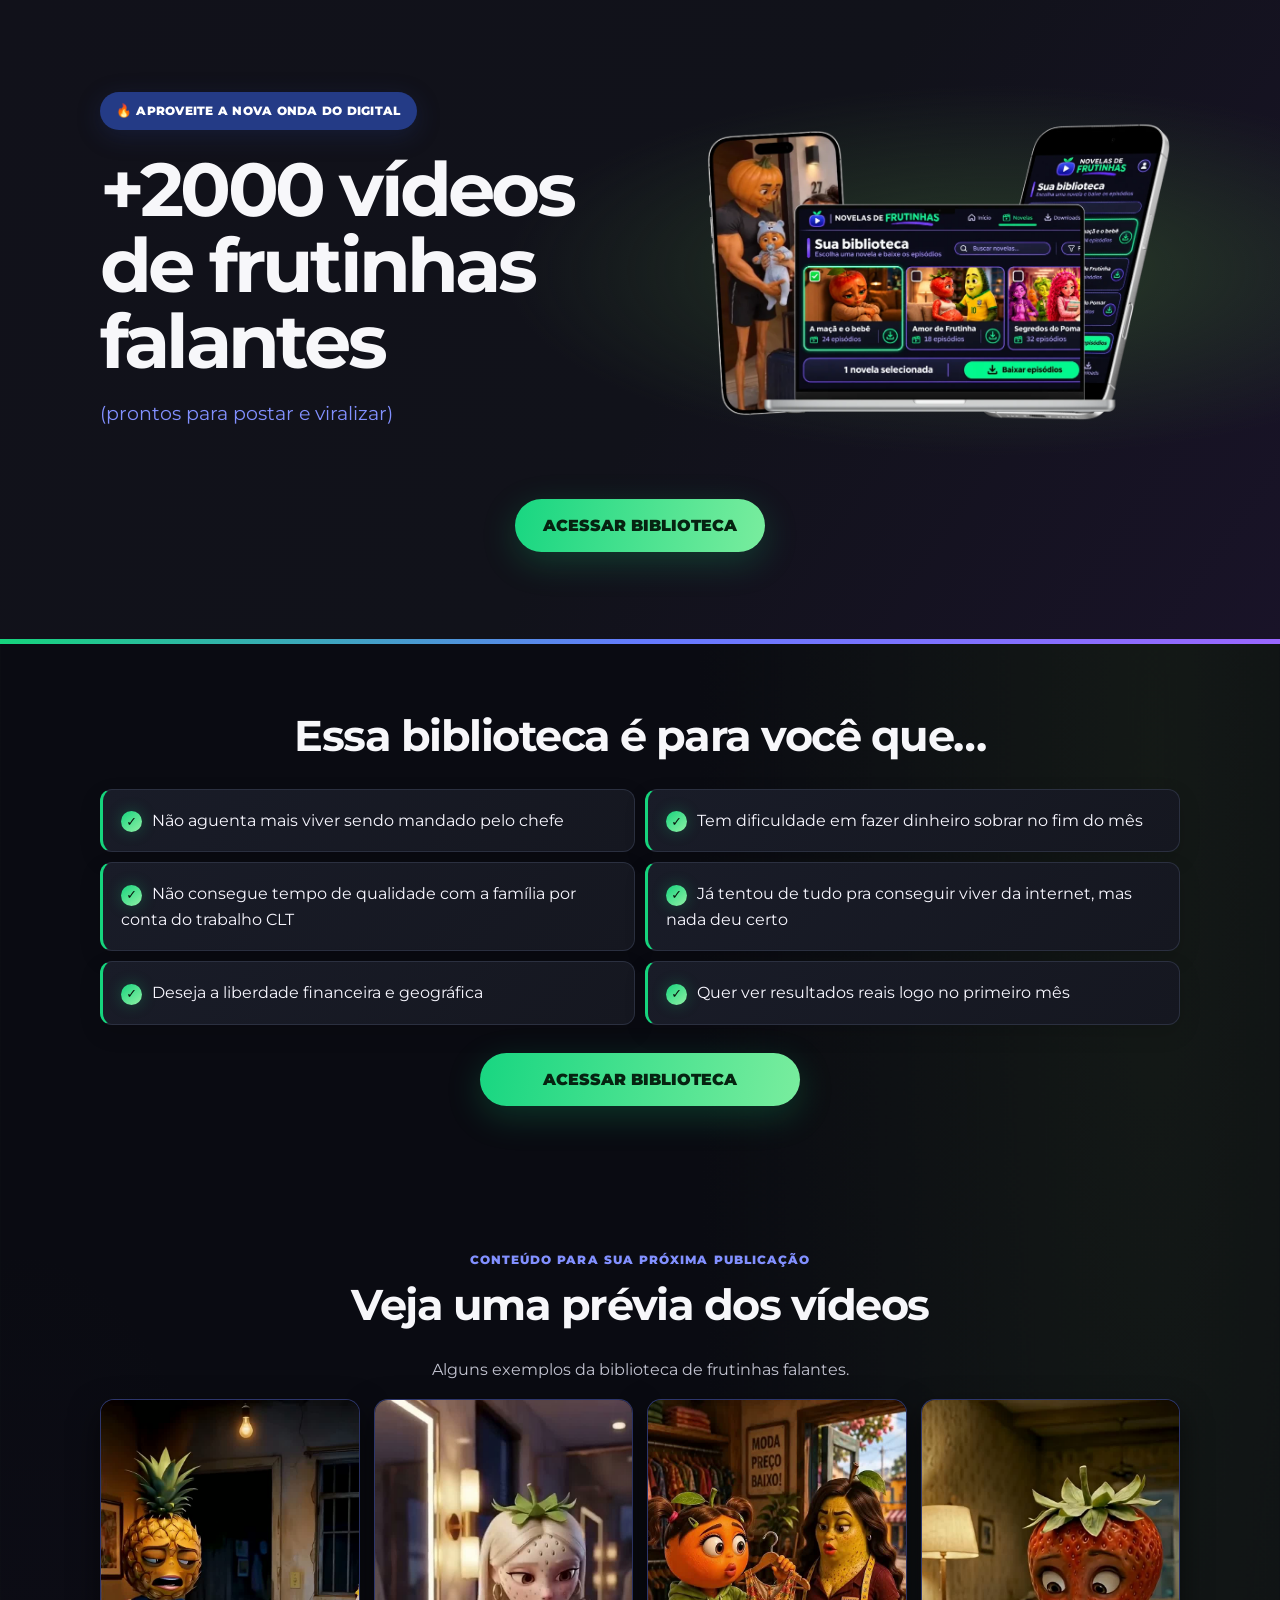
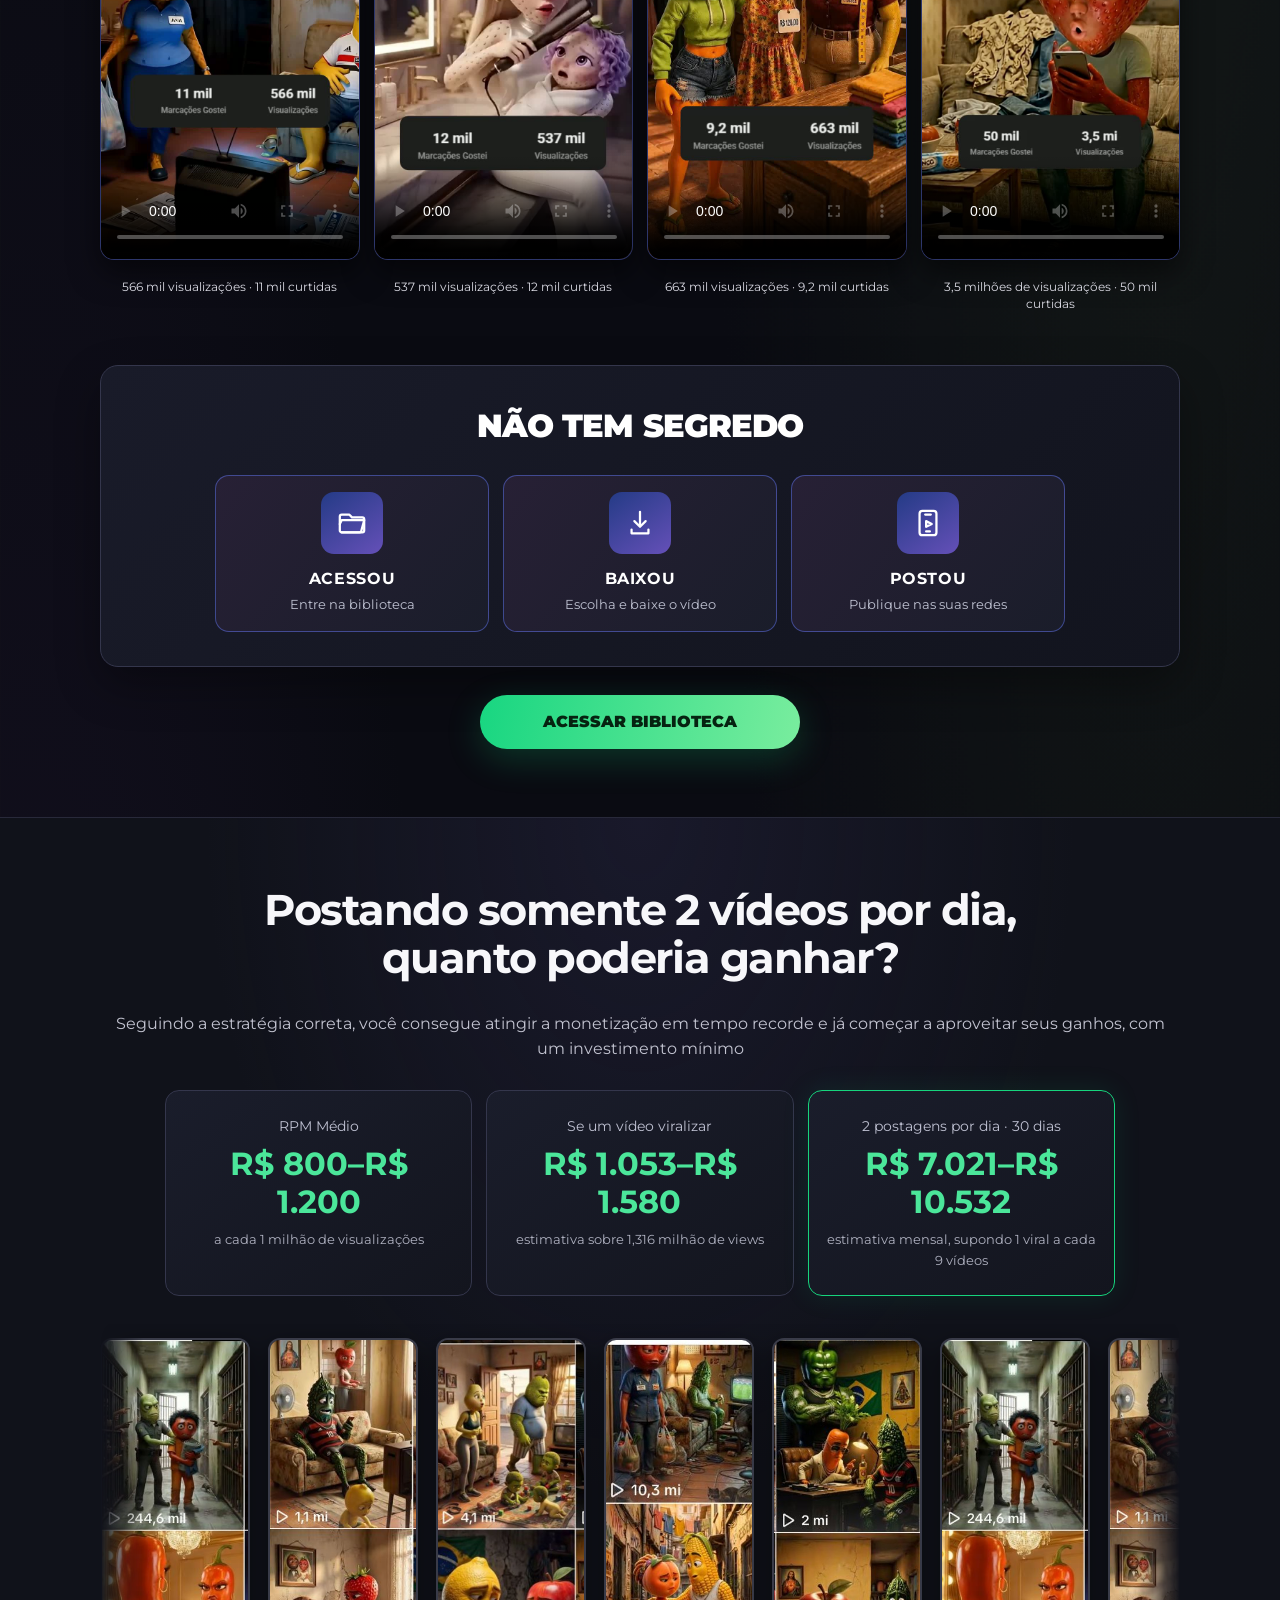
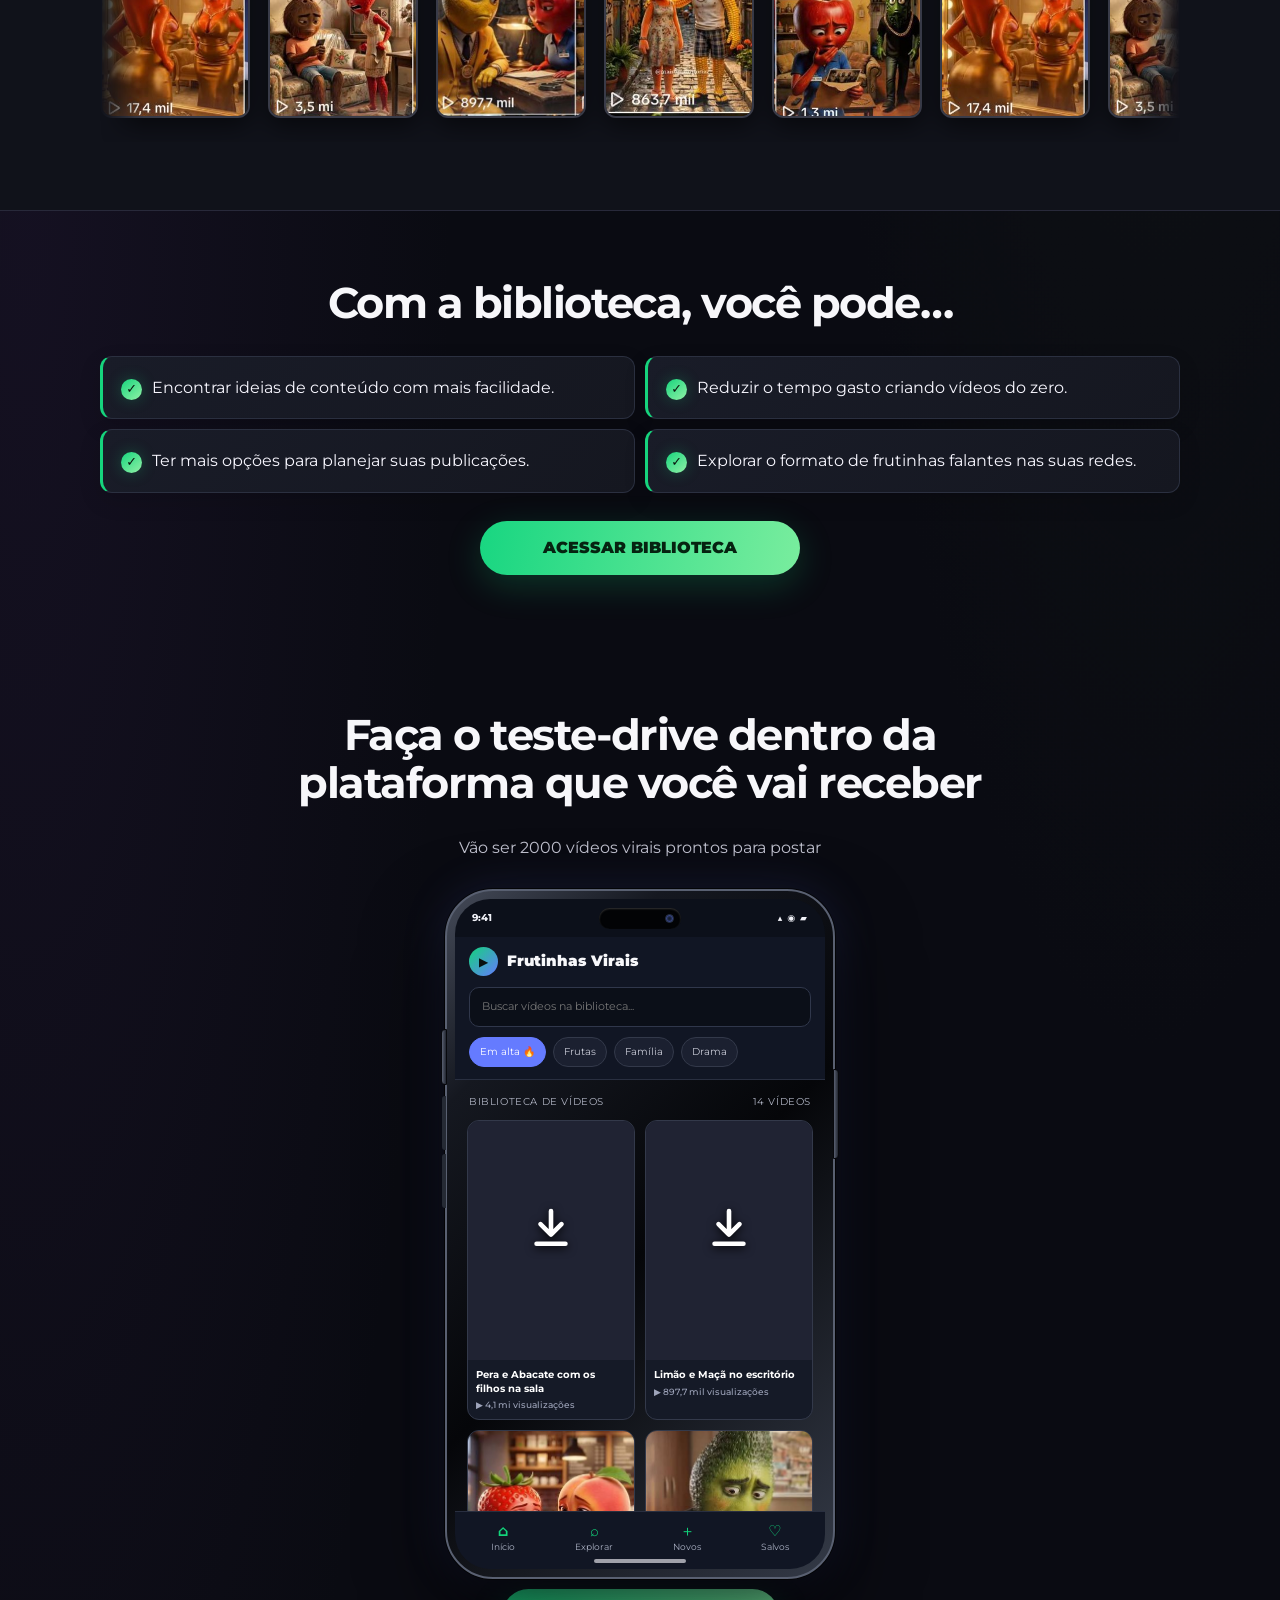
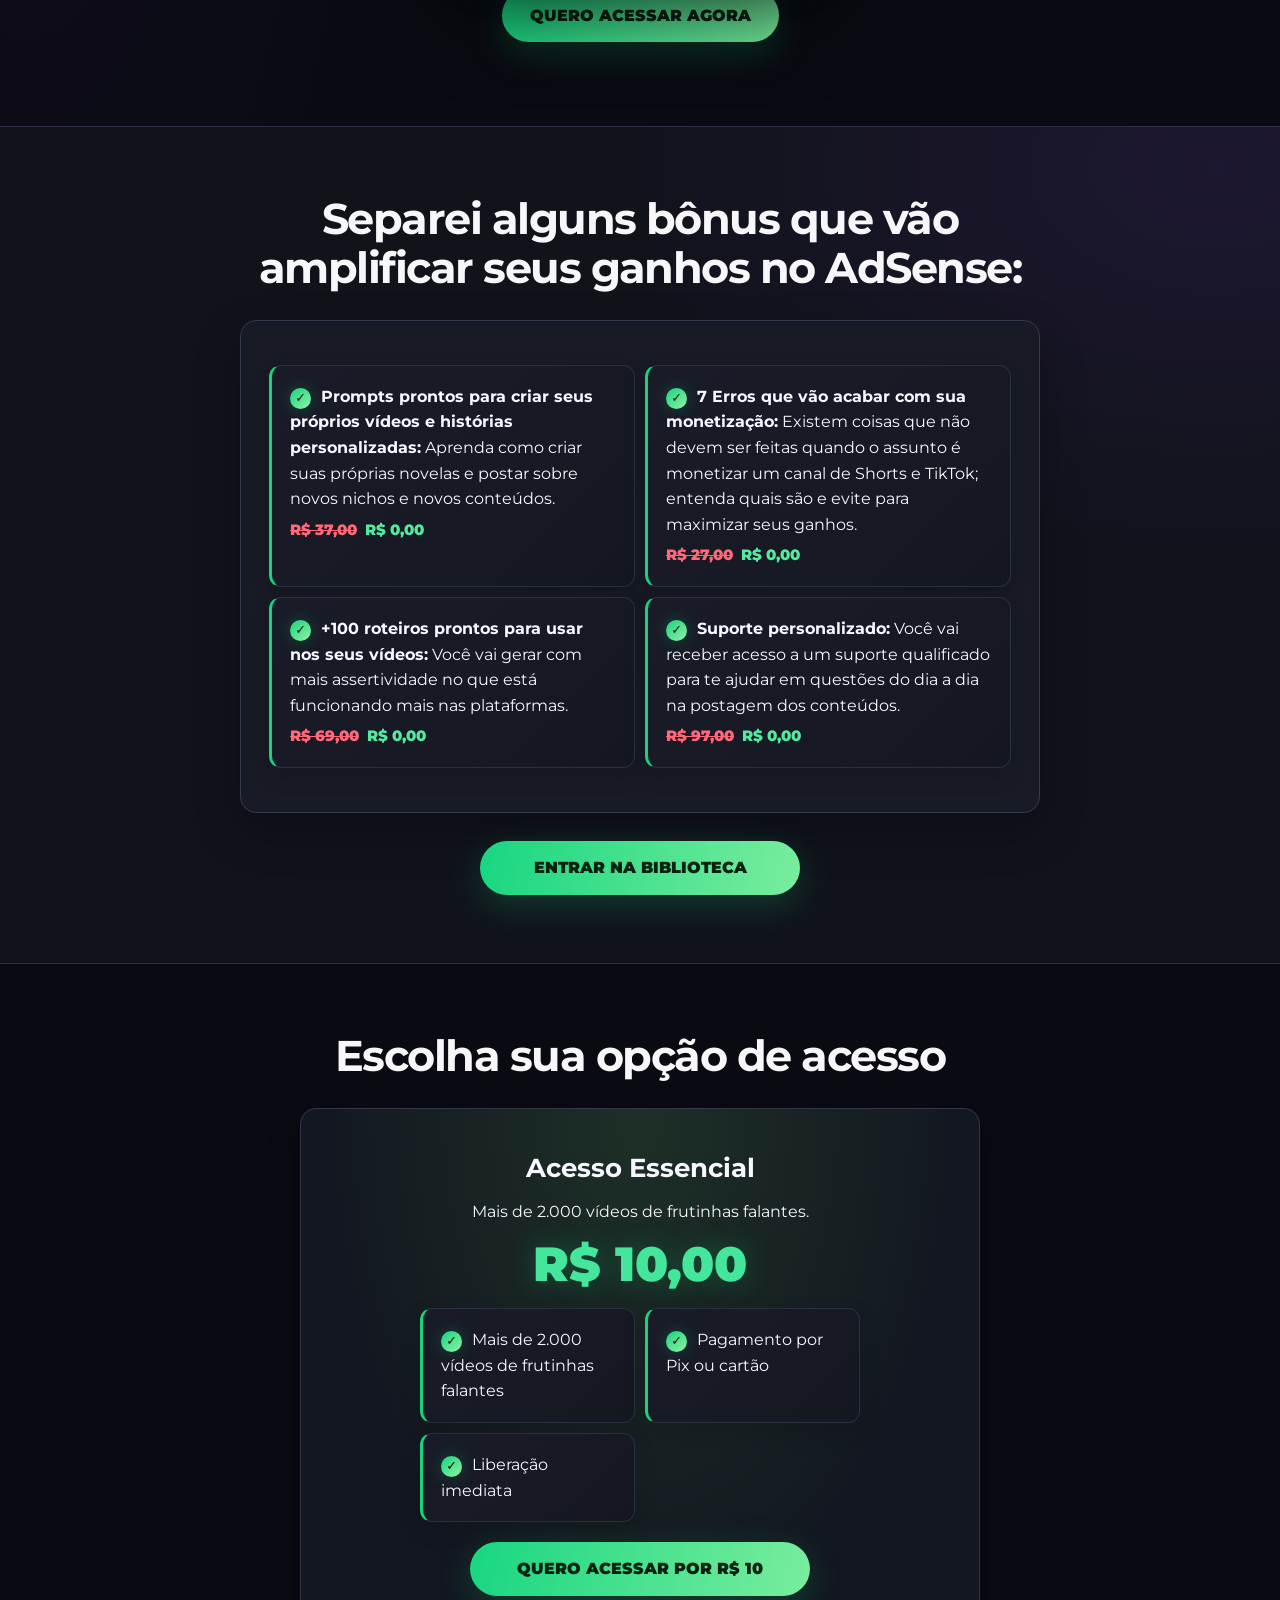
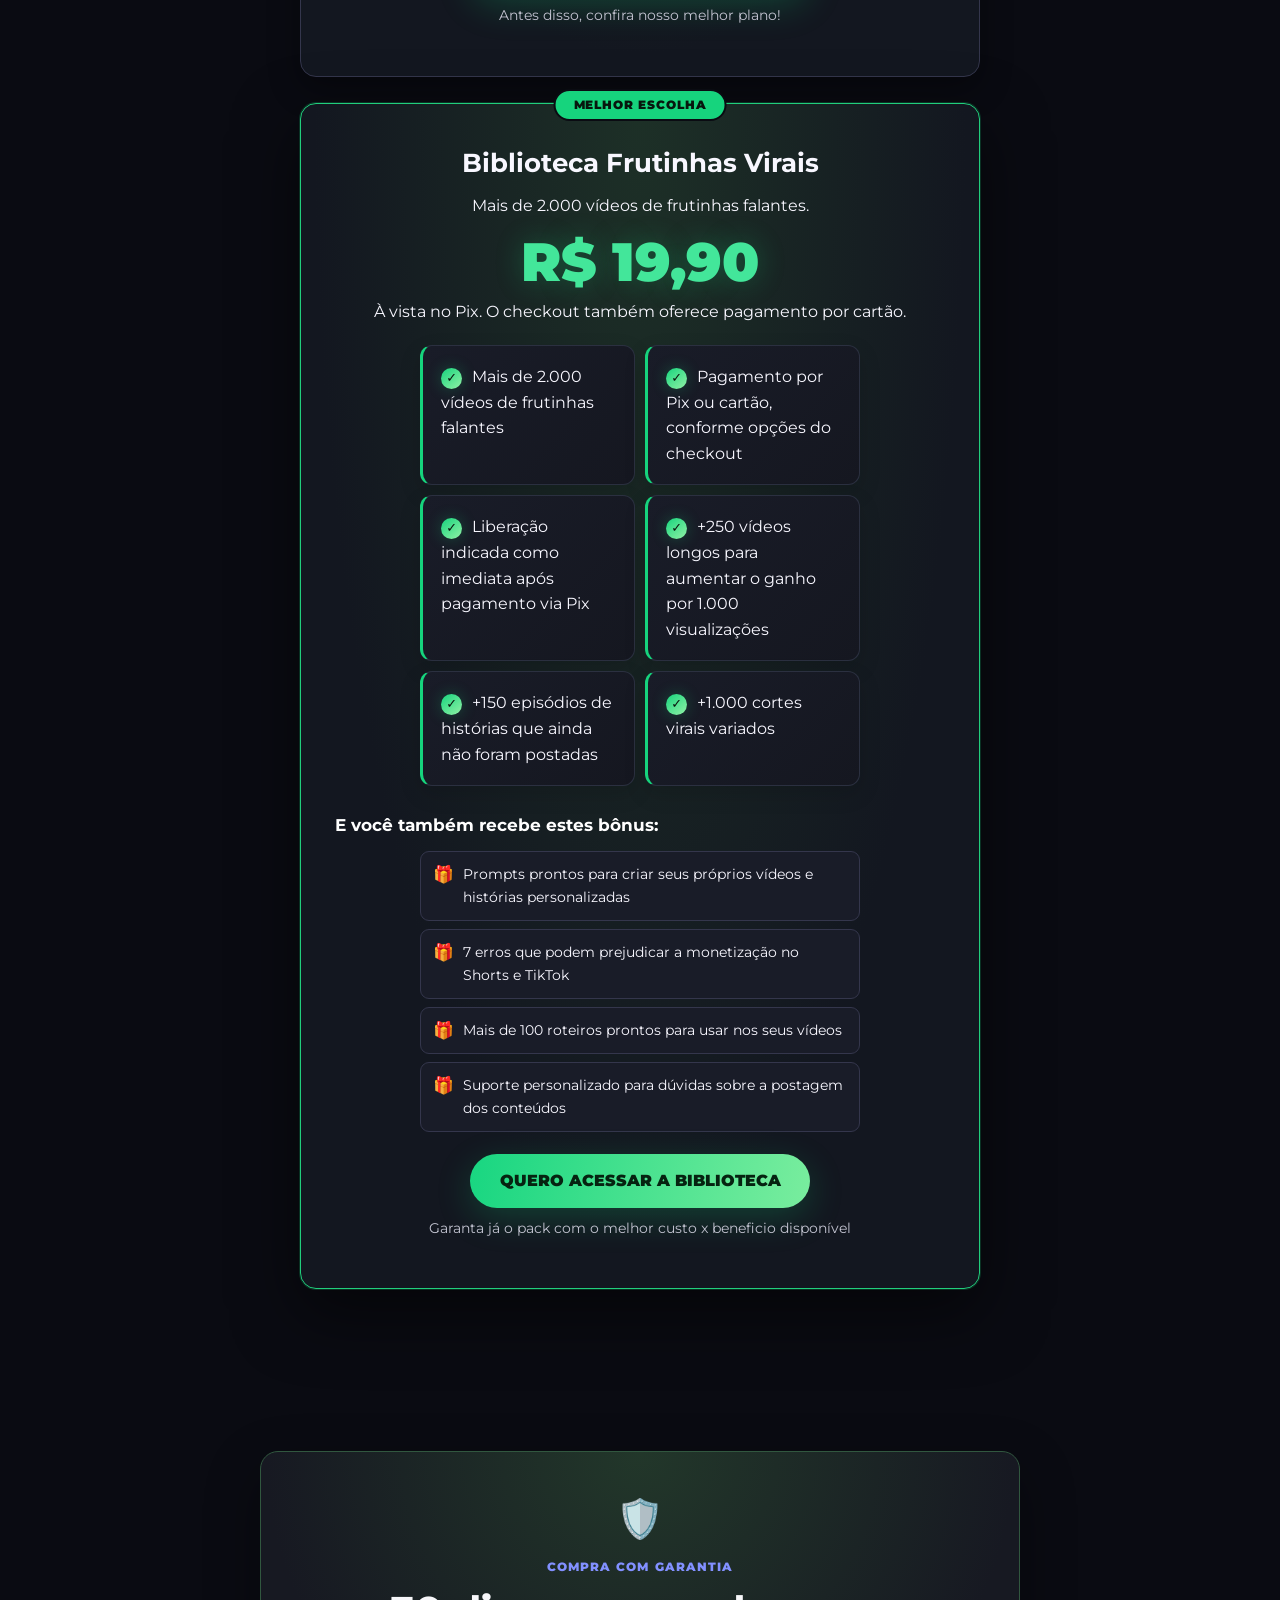
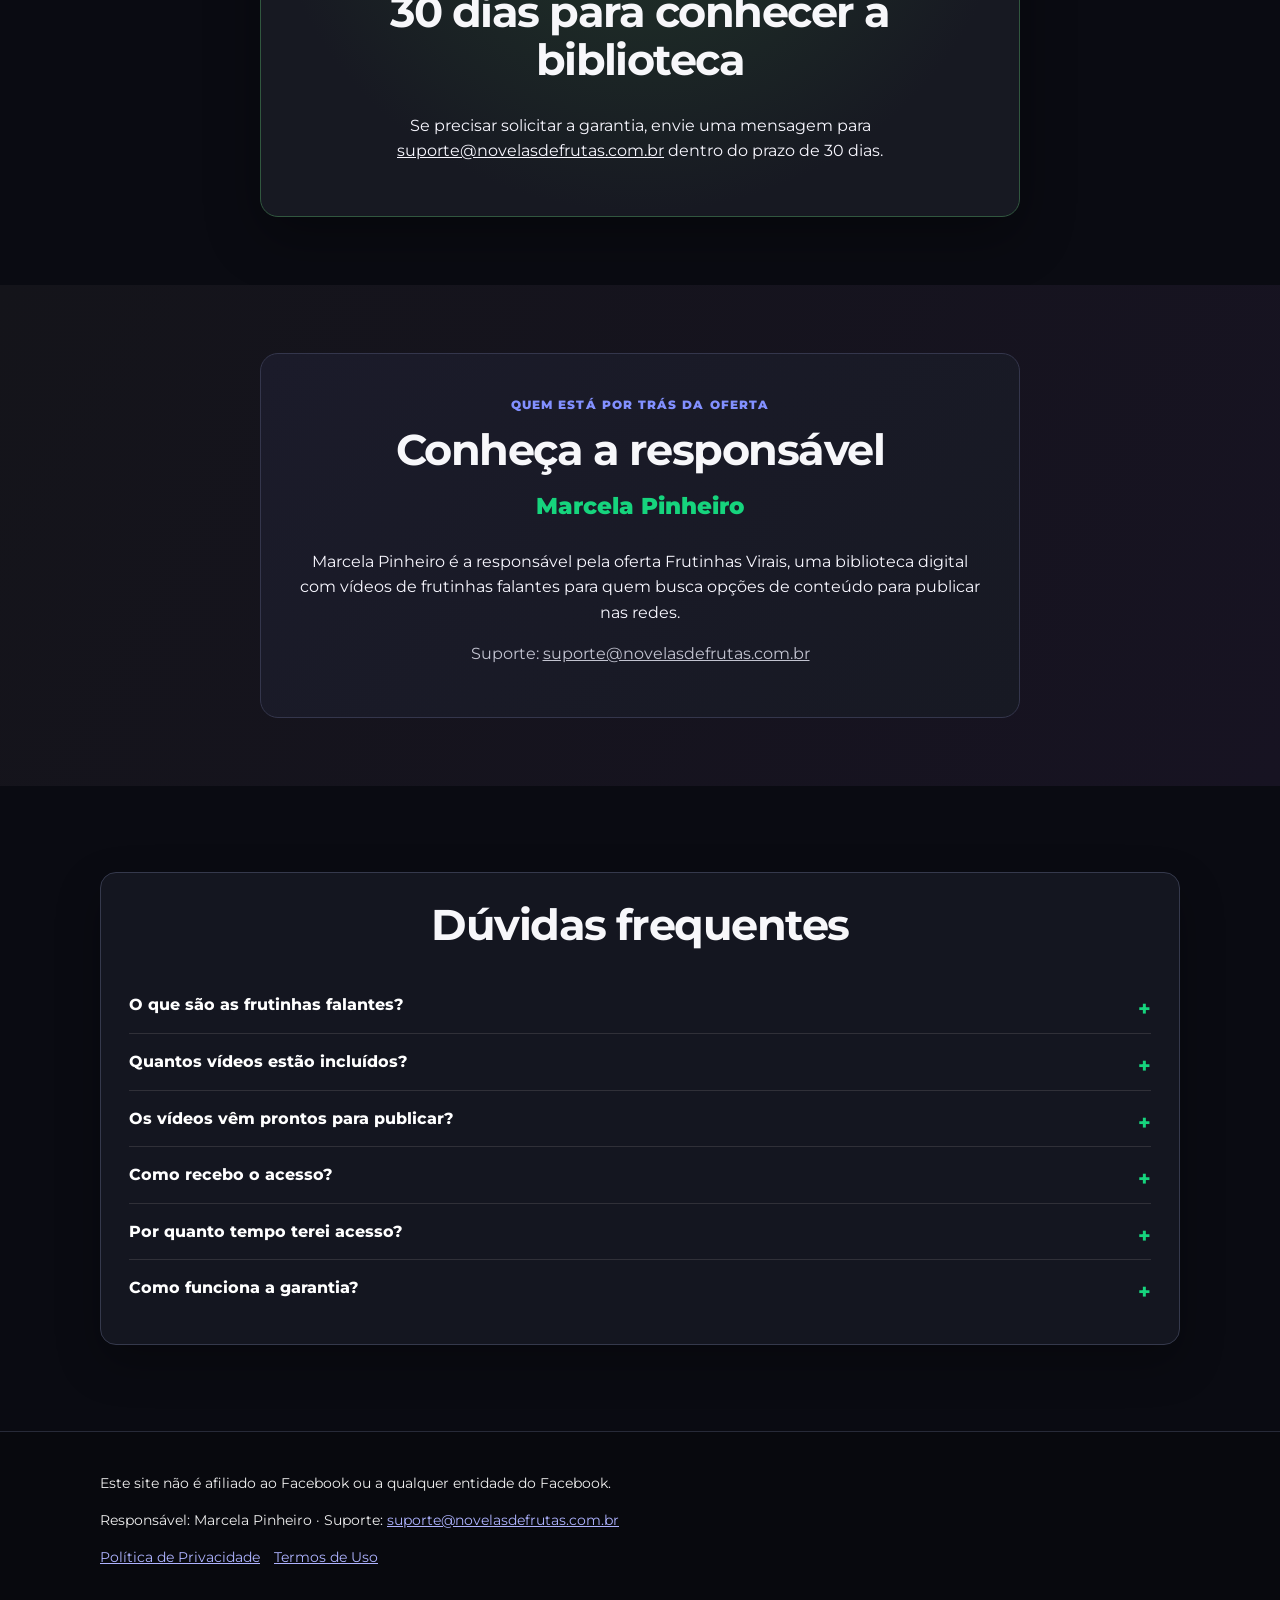
==== commit 6cf86152: "Adicionar Microsoft Clarity nas paginas da oferta" ====
--- a/index.html
+++ b/index.html
@@ -99,6 +99,13 @@
     src="https://www.facebook.com/tr?id=1915029632598788&ev=PageView&noscript=1"
   /></noscript>
   <!-- End Meta Pixel Code -->
+<script type="text/javascript">
+    (function(c,l,a,r,i,t,y){
+        c[a]=c[a]||function(){(c[a].q=c[a].q||[]).push(arguments)};
+        t=l.createElement(r);t.async=1;t.src="https://www.clarity.ms/tag/"+i;
+        y=l.getElementsByTagName(r)[0];y.parentNode.insertBefore(t,y);
+    })(window, document, "clarity", "script", "zc1cuns3wd");
+</script>
 </head>
 <body>
   <header class="hero">
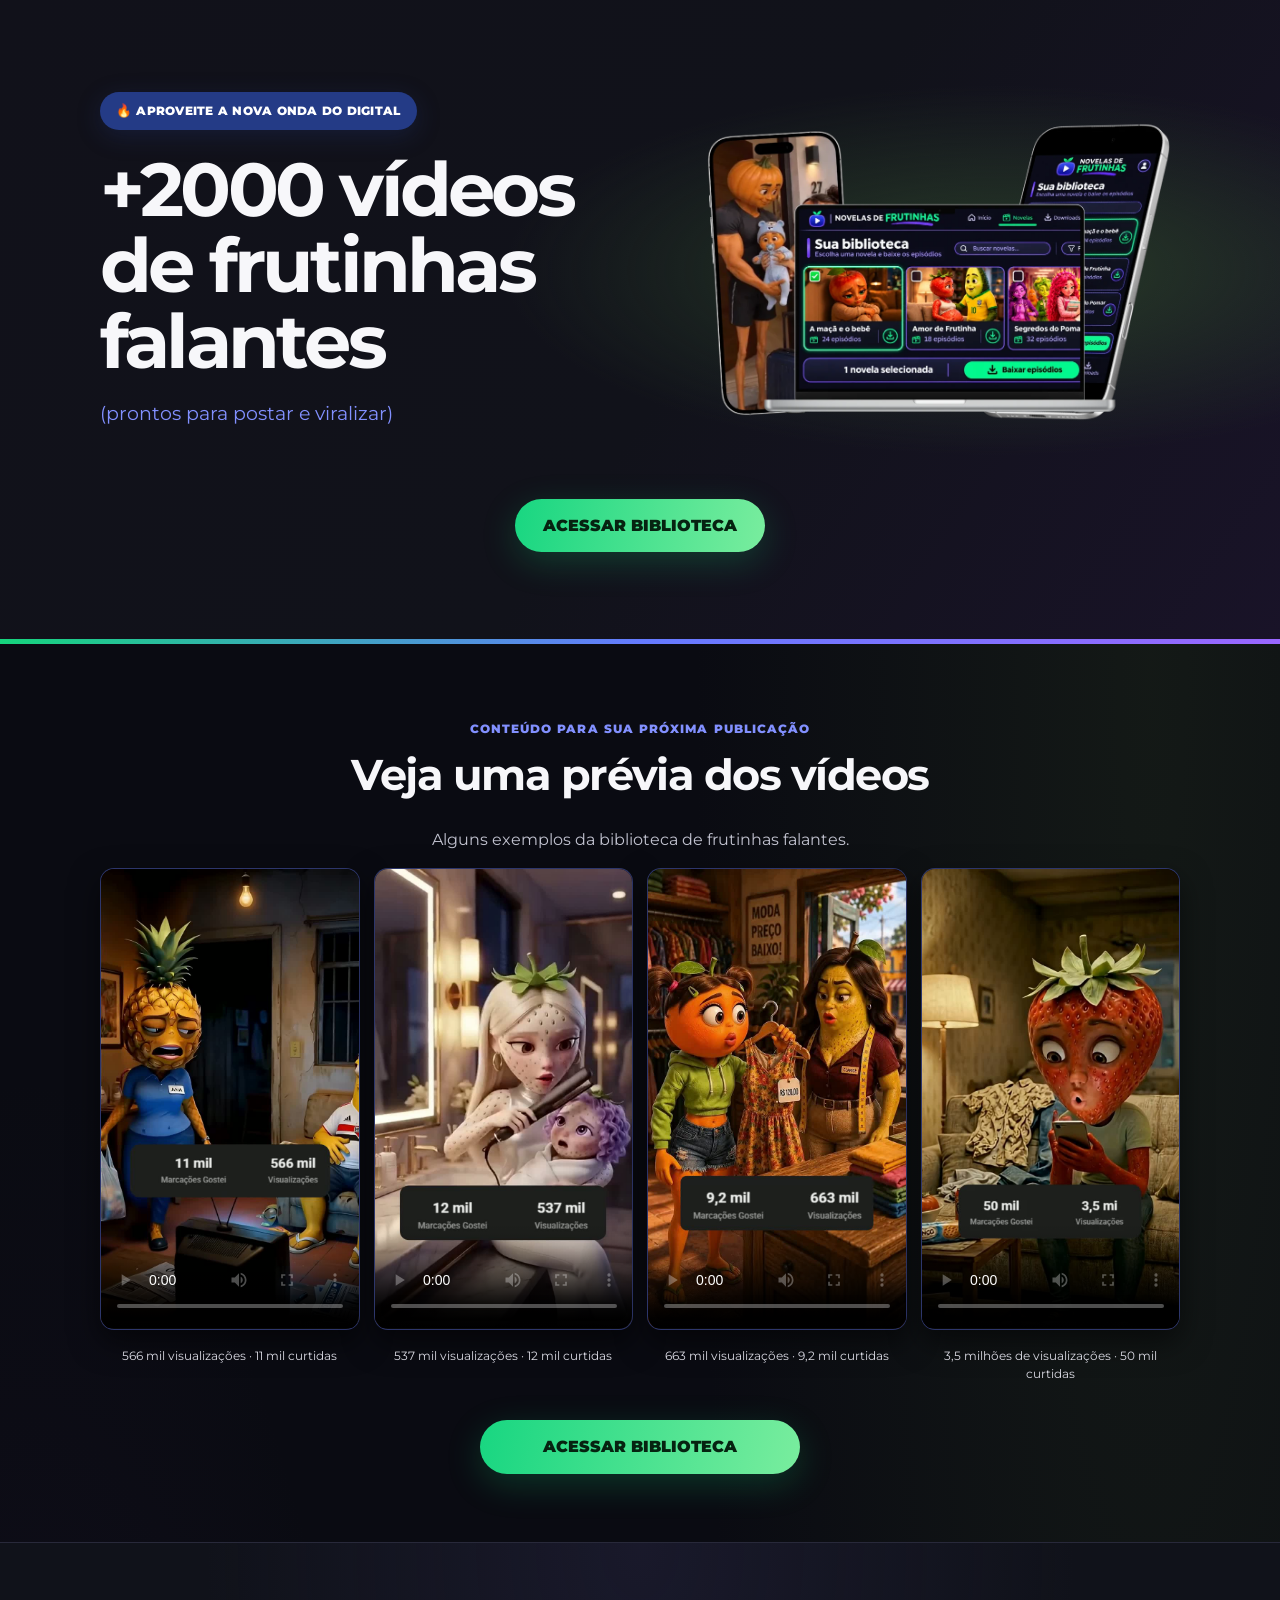
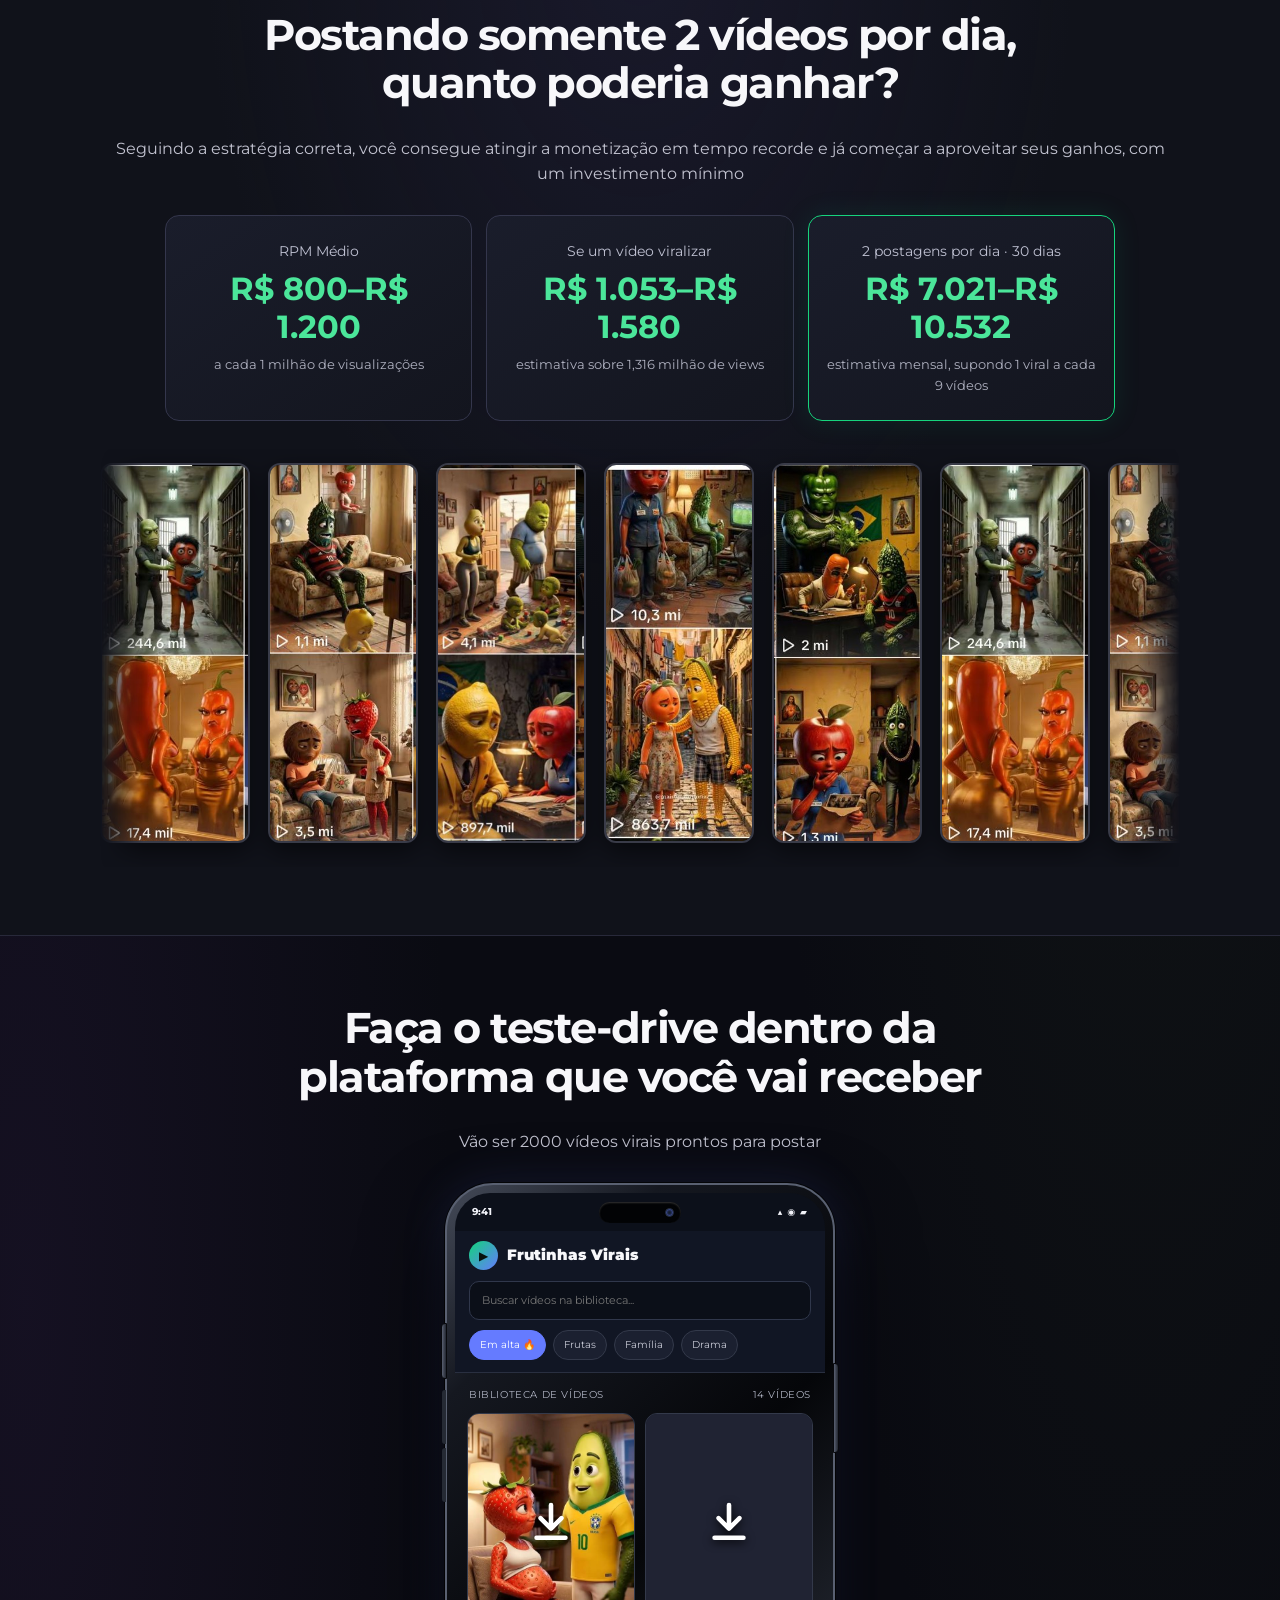
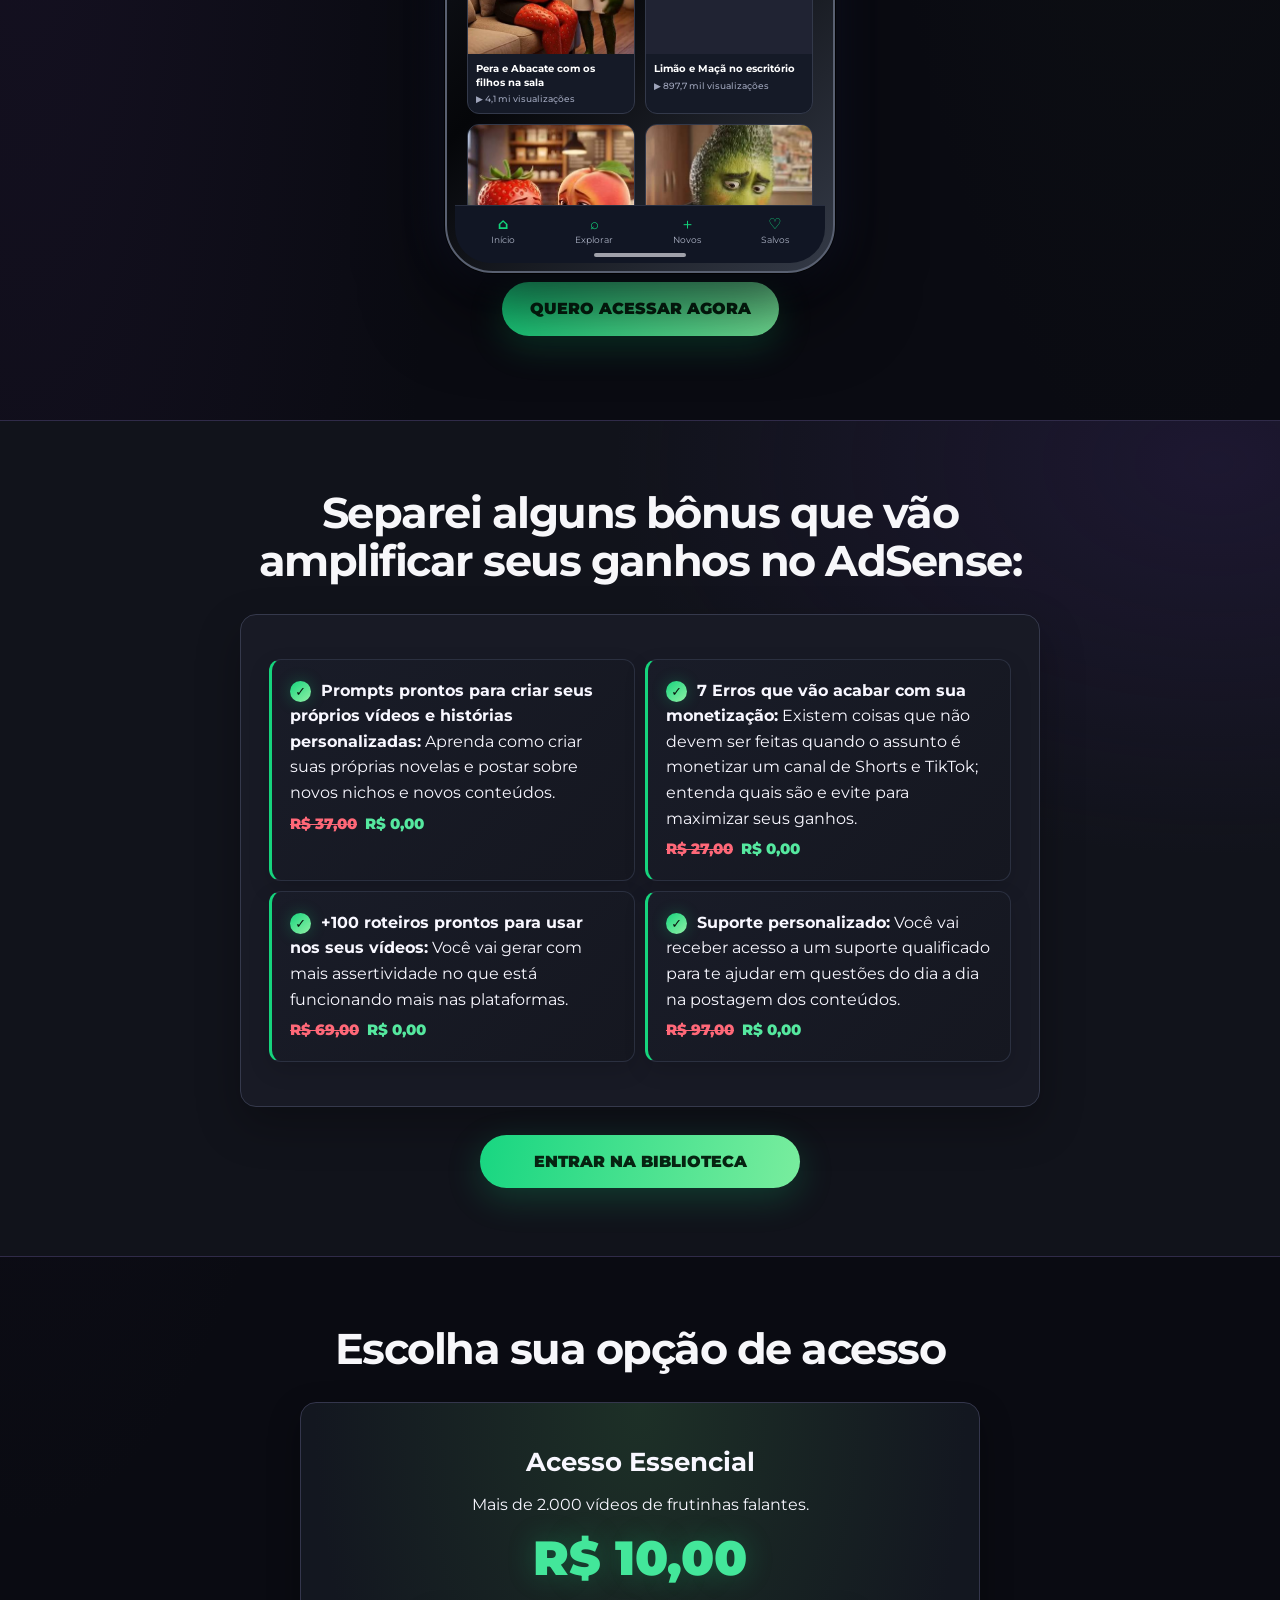
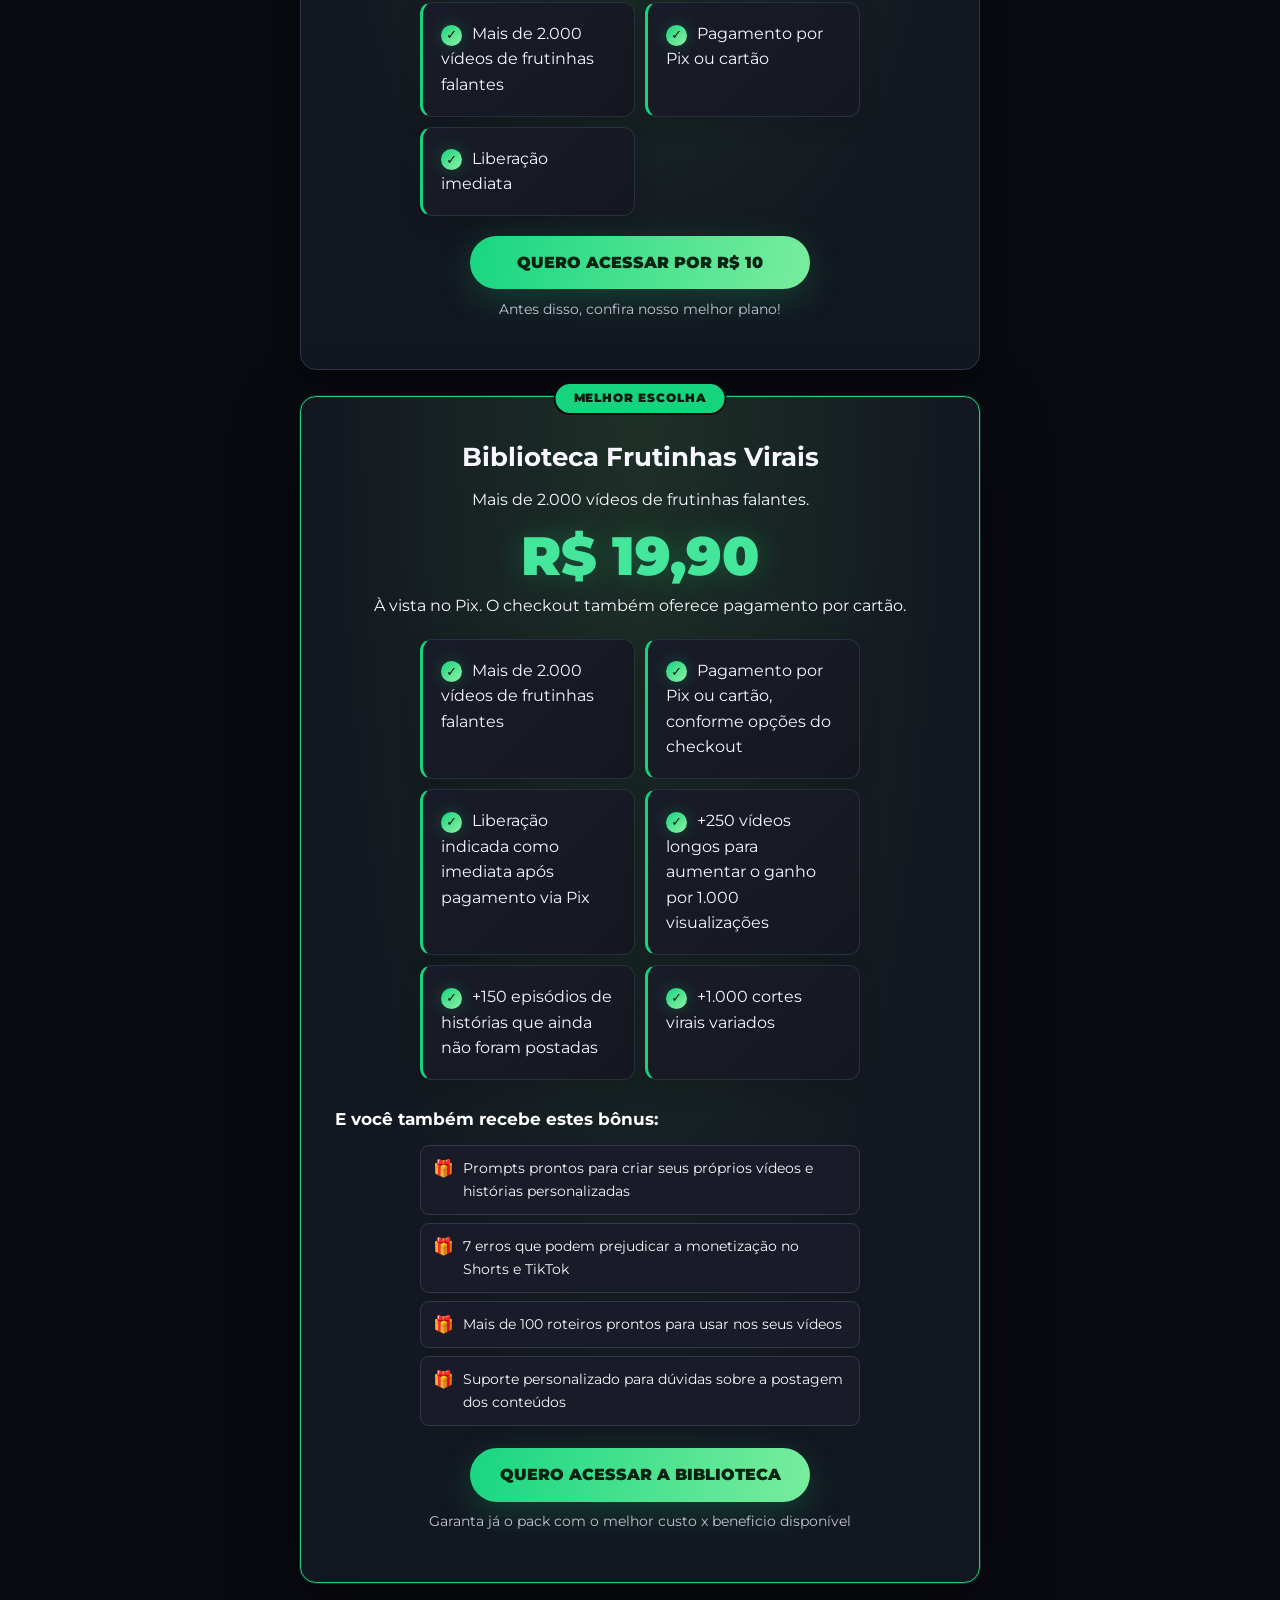
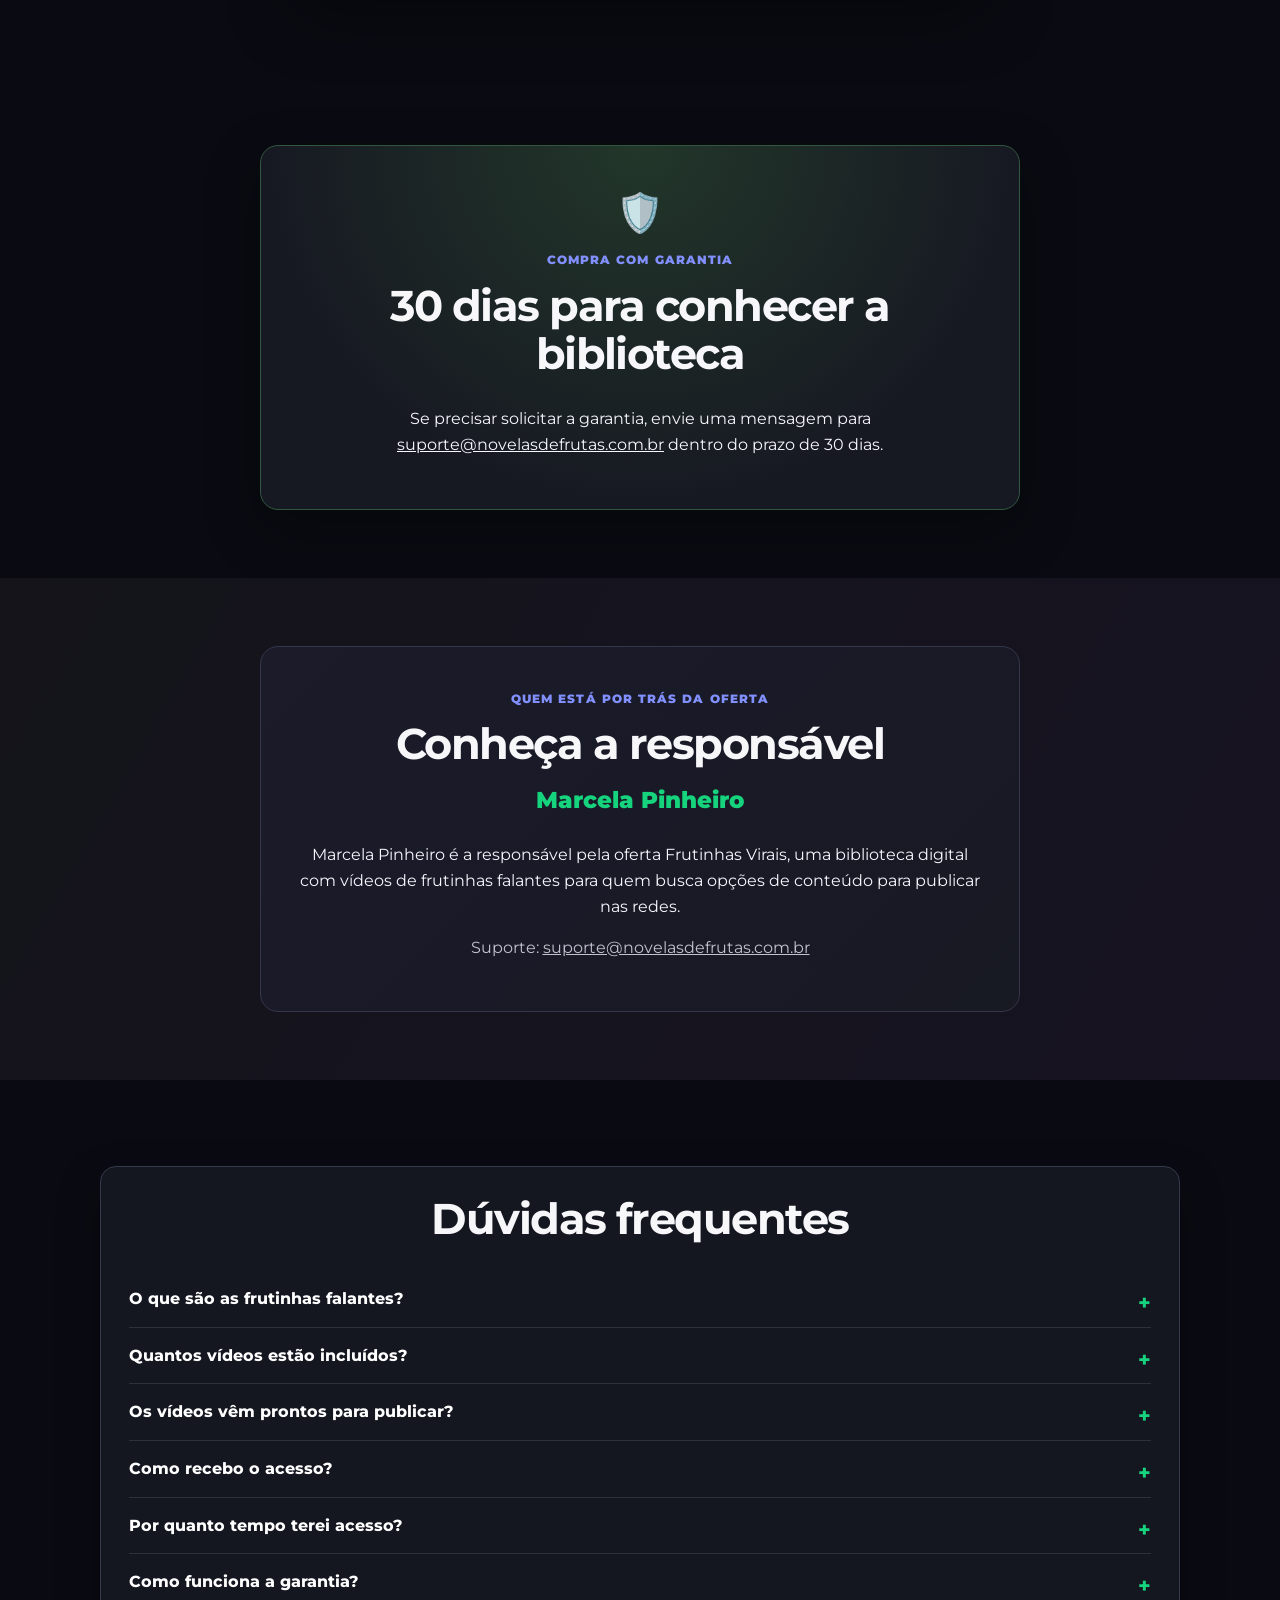
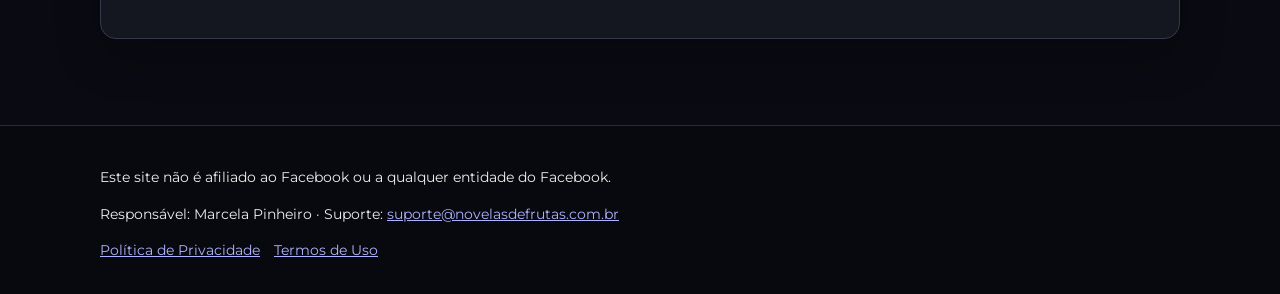
==== commit a07f03a0: "Remover tres blocos da pagina principal" ====
--- a/index.html
+++ b/index.html
@@ -122,20 +122,6 @@
   </header>
 
   <main>
-    <section>
-      <div class="wrap">
-        <h2>Essa biblioteca é para você que…</h2>
-        <ul class="check-list">
-          <li>Não aguenta mais viver sendo mandado pelo chefe</li>
-          <li>Tem dificuldade em fazer dinheiro sobrar no fim do mês</li>
-          <li>Não consegue tempo de qualidade com a família por conta do trabalho CLT</li>
-          <li>Já tentou de tudo pra conseguir viver da internet, mas nada deu certo</li>
-          <li>Deseja a liberdade financeira e geográfica</li>
-          <li>Quer ver resultados reais logo no primeiro mês</li>
-        </ul>
-        <p class="section-cta"><a class="button" href="#bonus-destino">ACESSAR BIBLIOTECA</a></p>
-      </div>
-    </section>
 
     <section style="background:#141419">
       <div class="wrap">
@@ -147,14 +133,6 @@
           <figure><video controls playsinline preload="none" data-poster="Exemplos com resultados/2-frame.jpg"><source data-src="Exemplos com resultados/2.mp4" type="video/mp4"></video><figcaption>537 mil visualizações · 12 mil curtidas</figcaption></figure>
           <figure><video controls playsinline preload="none" data-poster="Exemplos com resultados/3-frame.jpg"><source data-src="Exemplos com resultados/3.mp4" type="video/mp4"></video><figcaption>663 mil visualizações · 9,2 mil curtidas</figcaption></figure>
           <figure><video controls playsinline preload="none" data-poster="Exemplos com resultados/4-frame.jpg"><source data-src="Exemplos com resultados/4.mp4" type="video/mp4"></video><figcaption>3,5 milhões de visualizações · 50 mil curtidas</figcaption></figure>
-        </div>
-        <div class="delivery-panel">
-          <h3 class="delivery-title">NÃO TEM SEGREDO</h3>
-          <div class="delivery-steps">
-            <div class="delivery-step"><span class="delivery-icon"><svg viewBox="0 0 32 32" aria-hidden="true"><path d="M3 9a2 2 0 0 1 2-2h8l3 3h11a2 2 0 0 1 2 2v12a2 2 0 0 1-2 2H5a2 2 0 0 1-2-2z"/><path d="m3 17 2-4h24l-3 11a2 2 0 0 1-2 2H5"/></svg></span><span><strong>ACESSOU</strong><small>Entre na biblioteca</small></span></div>
-            <div class="delivery-step"><span class="delivery-icon"><svg viewBox="0 0 32 32" aria-hidden="true"><path d="M16 20V4m-6 10 6 6 6-6"/><path d="M7 23v4h18v-4"/></svg></span><span><strong>BAIXOU</strong><small>Escolha e baixe o vídeo</small></span></div>
-            <div class="delivery-step"><span class="delivery-icon"><svg viewBox="0 0 32 32" aria-hidden="true"><rect x="7" y="3" width="18" height="26" rx="3"/><path d="M13 7h6M14 25h4"/><path d="m14 14 6 3-6 3z"/></svg></span><span><strong>POSTOU</strong><small>Publique nas suas redes</small></span></div>
-          </div>
         </div>
         <p class="section-cta"><a class="button" href="#bonus-destino">ACESSAR BIBLIOTECA</a></p>
       </div>
@@ -188,18 +166,6 @@
       </div>
     </section>
 
-    <section>
-      <div class="wrap">
-        <h2>Com a biblioteca, você pode…</h2>
-        <ul class="check-list">
-          <li>Encontrar ideias de conteúdo com mais facilidade.</li>
-          <li>Reduzir o tempo gasto criando vídeos do zero.</li>
-          <li>Ter mais opções para planejar suas publicações.</li>
-          <li>Explorar o formato de frutinhas falantes nas suas redes.</li>
-        </ul>
-        <p class="section-cta"><a class="button" href="#bonus-destino">ACESSAR BIBLIOTECA</a></p>
-      </div>
-    </section>
 
     <section style="background:#141419">
       <div class="wrap">
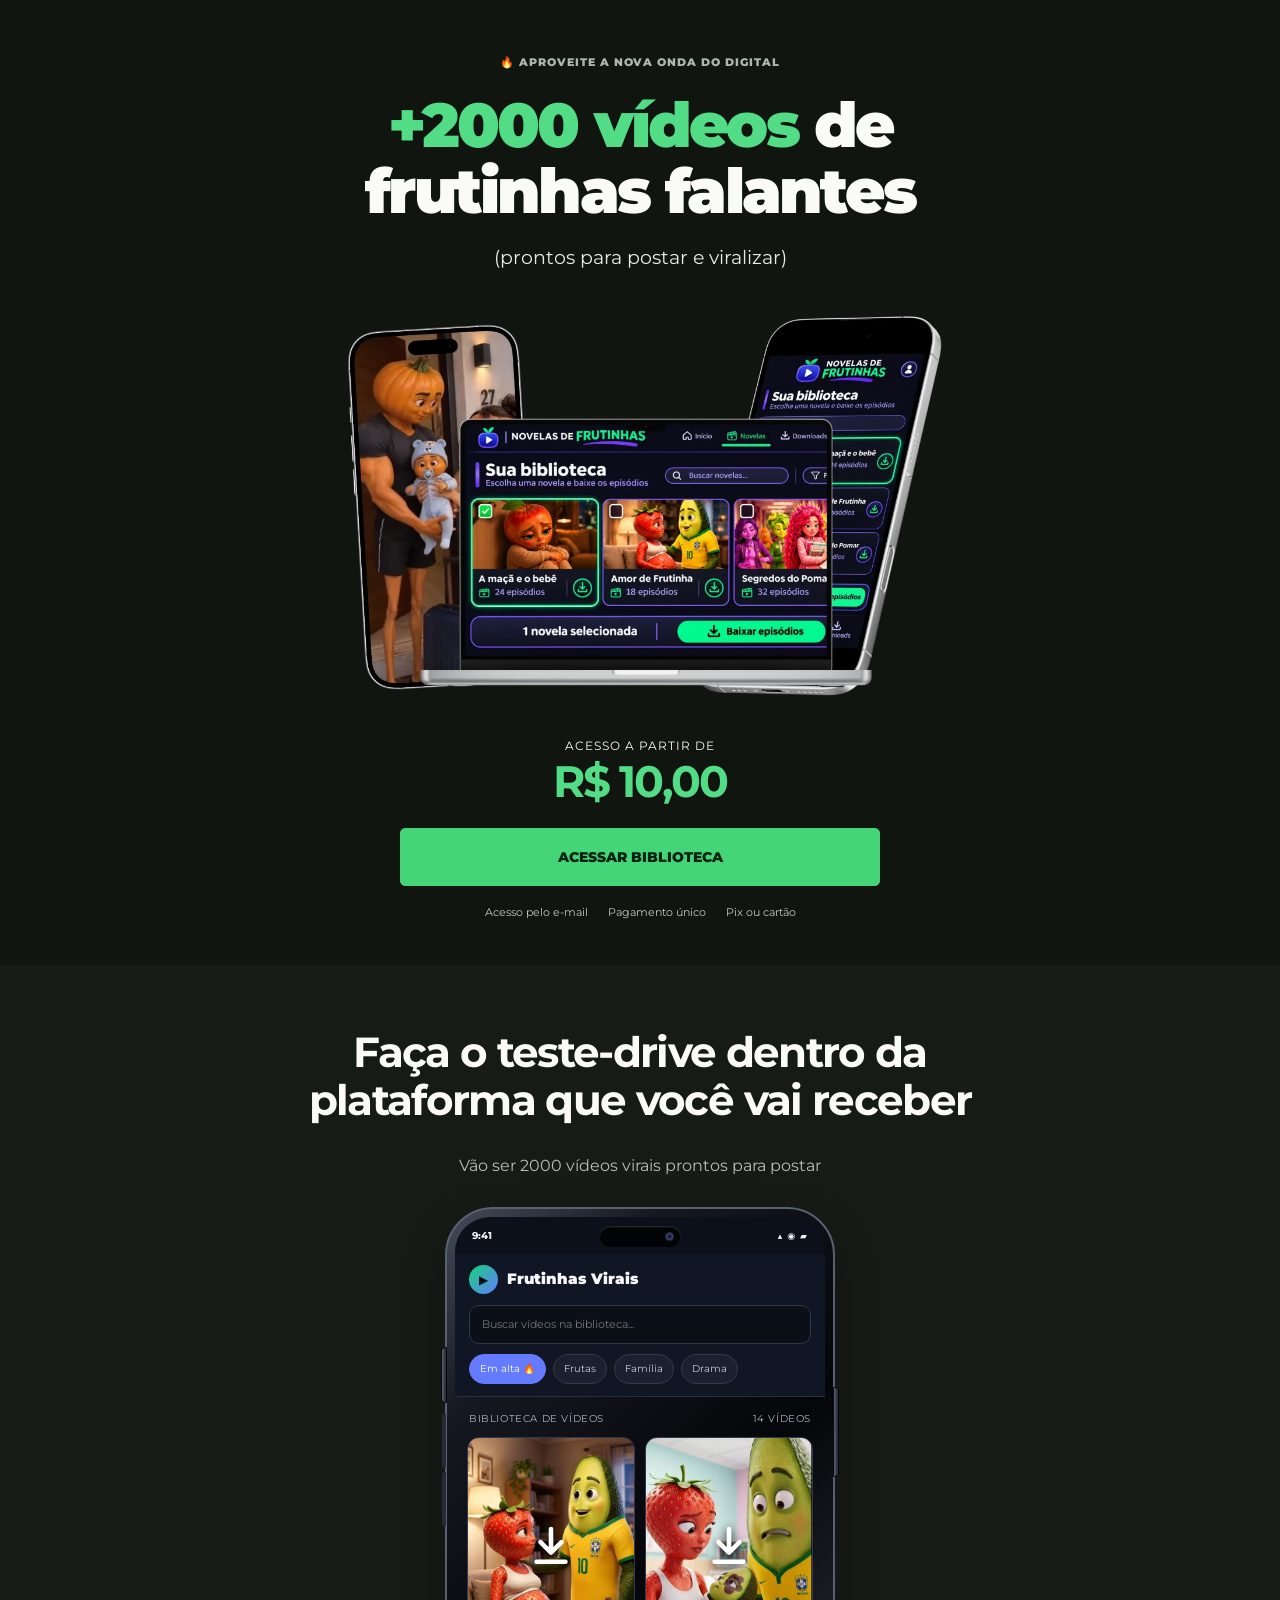
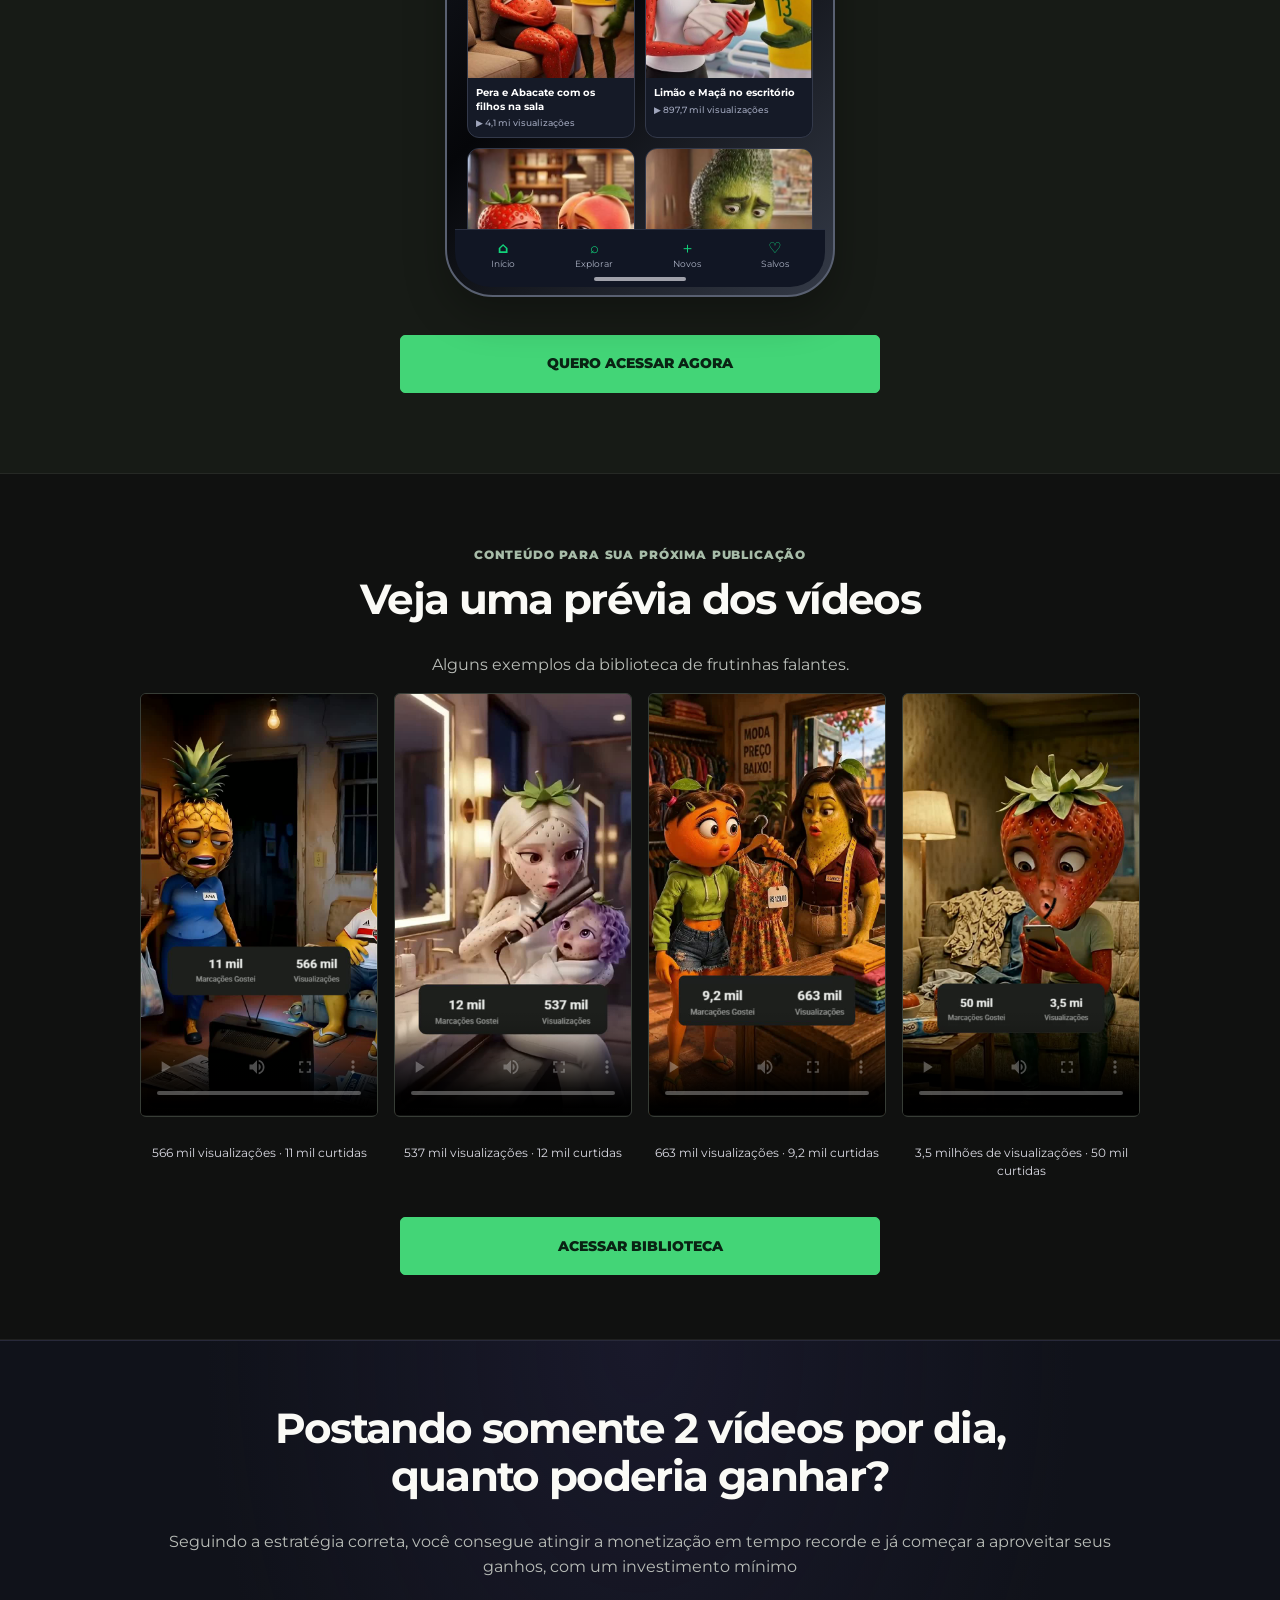
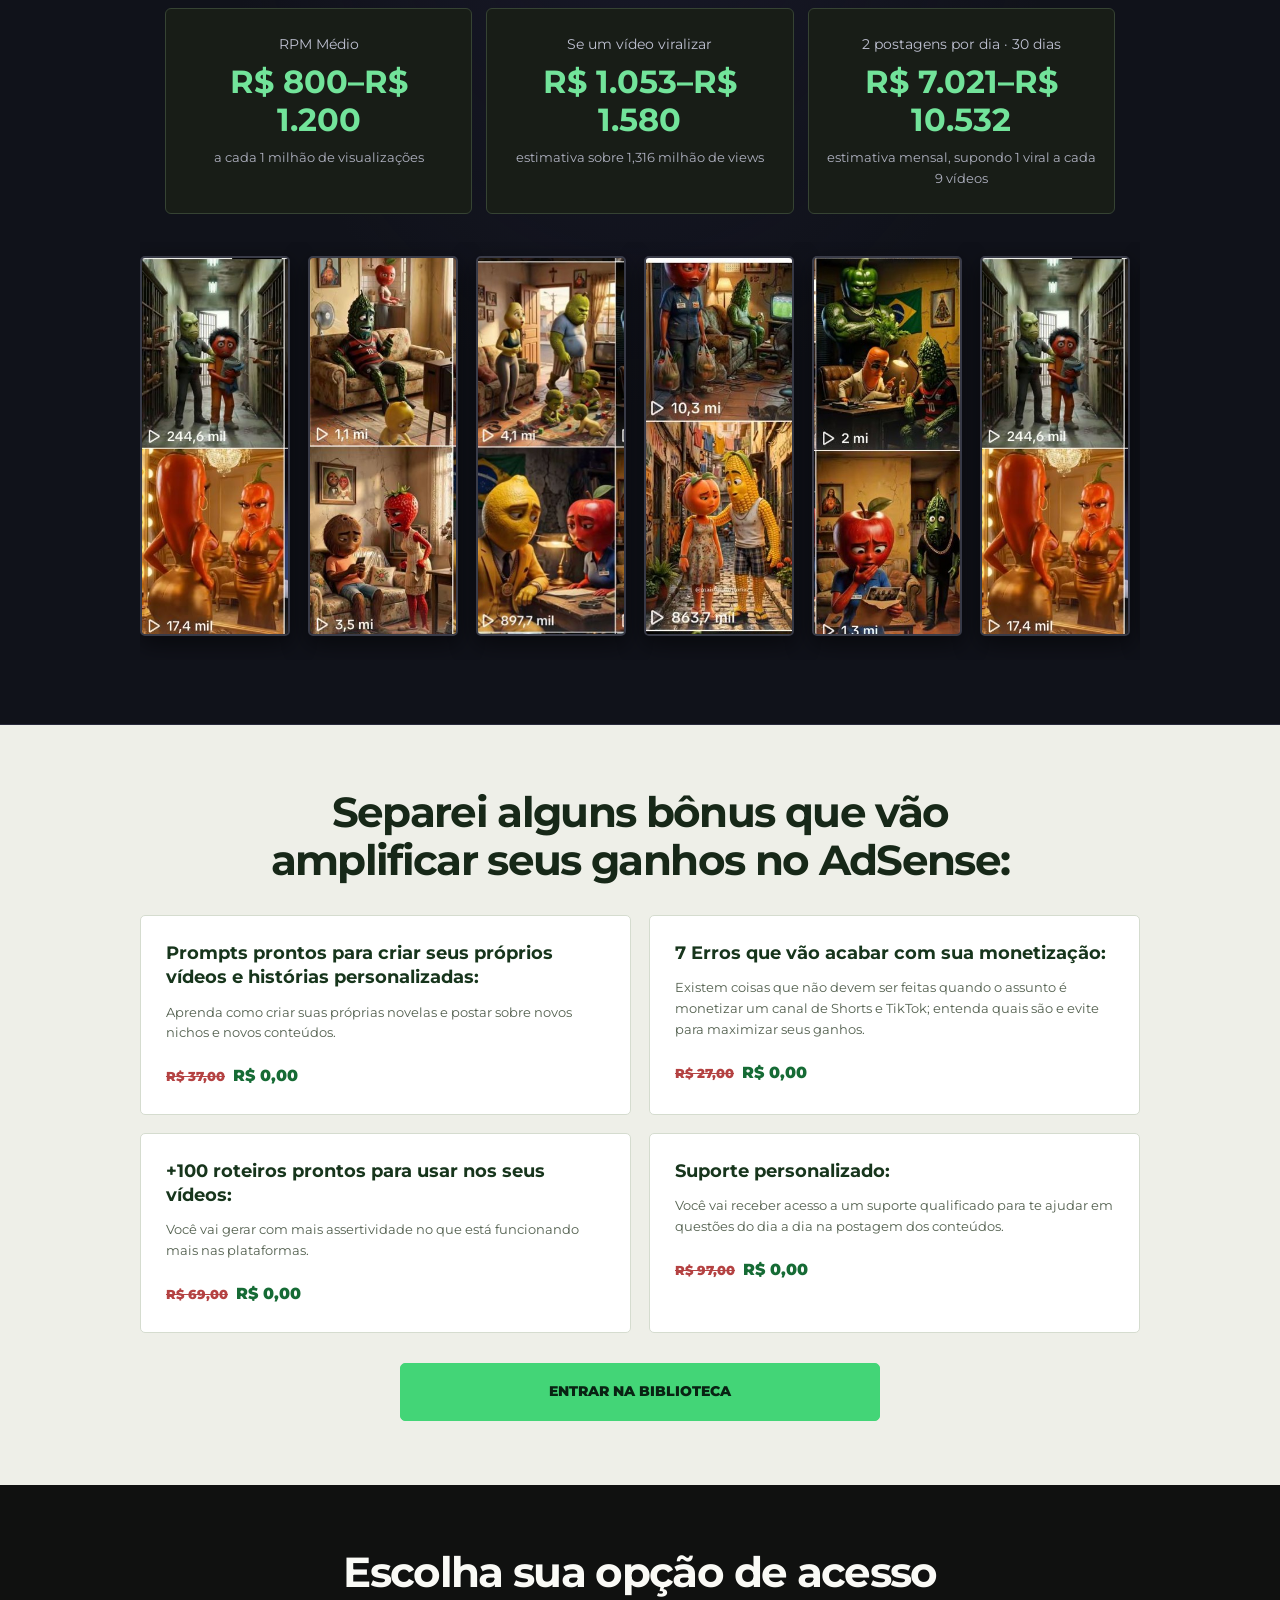
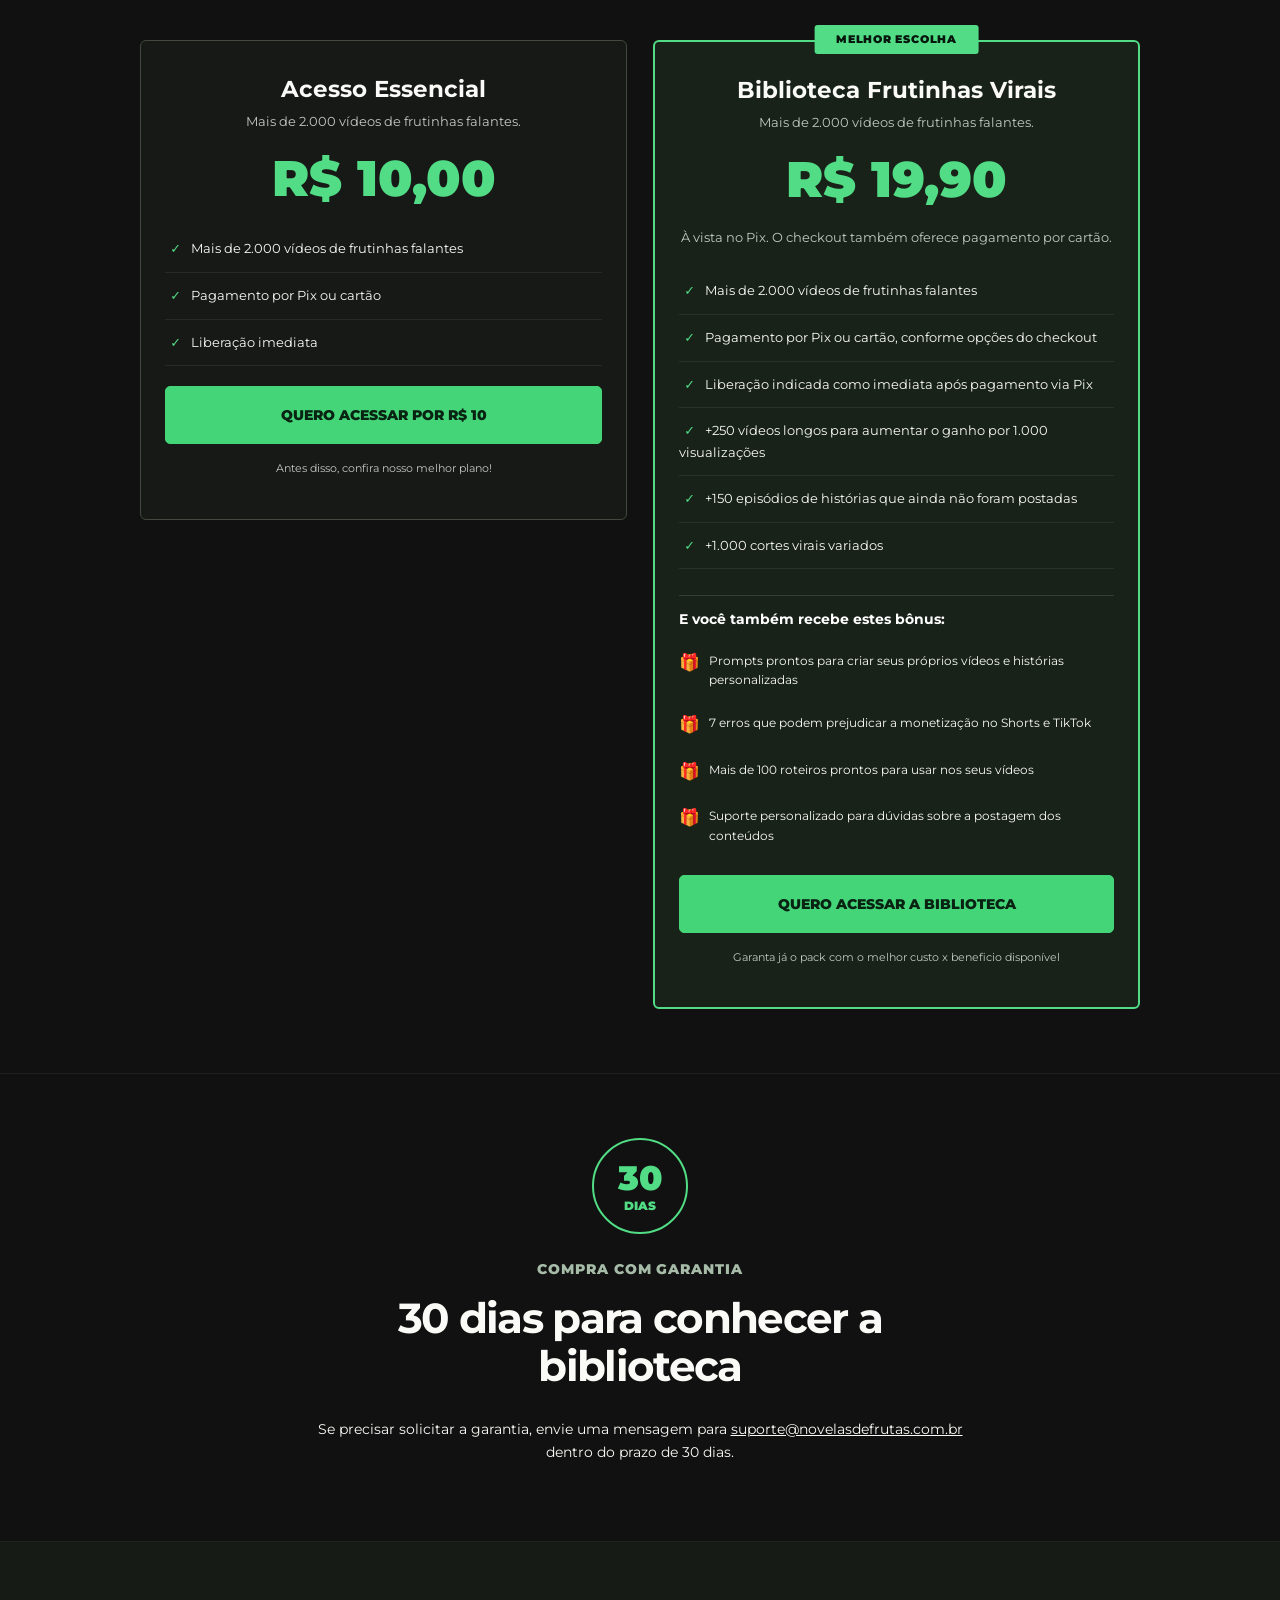
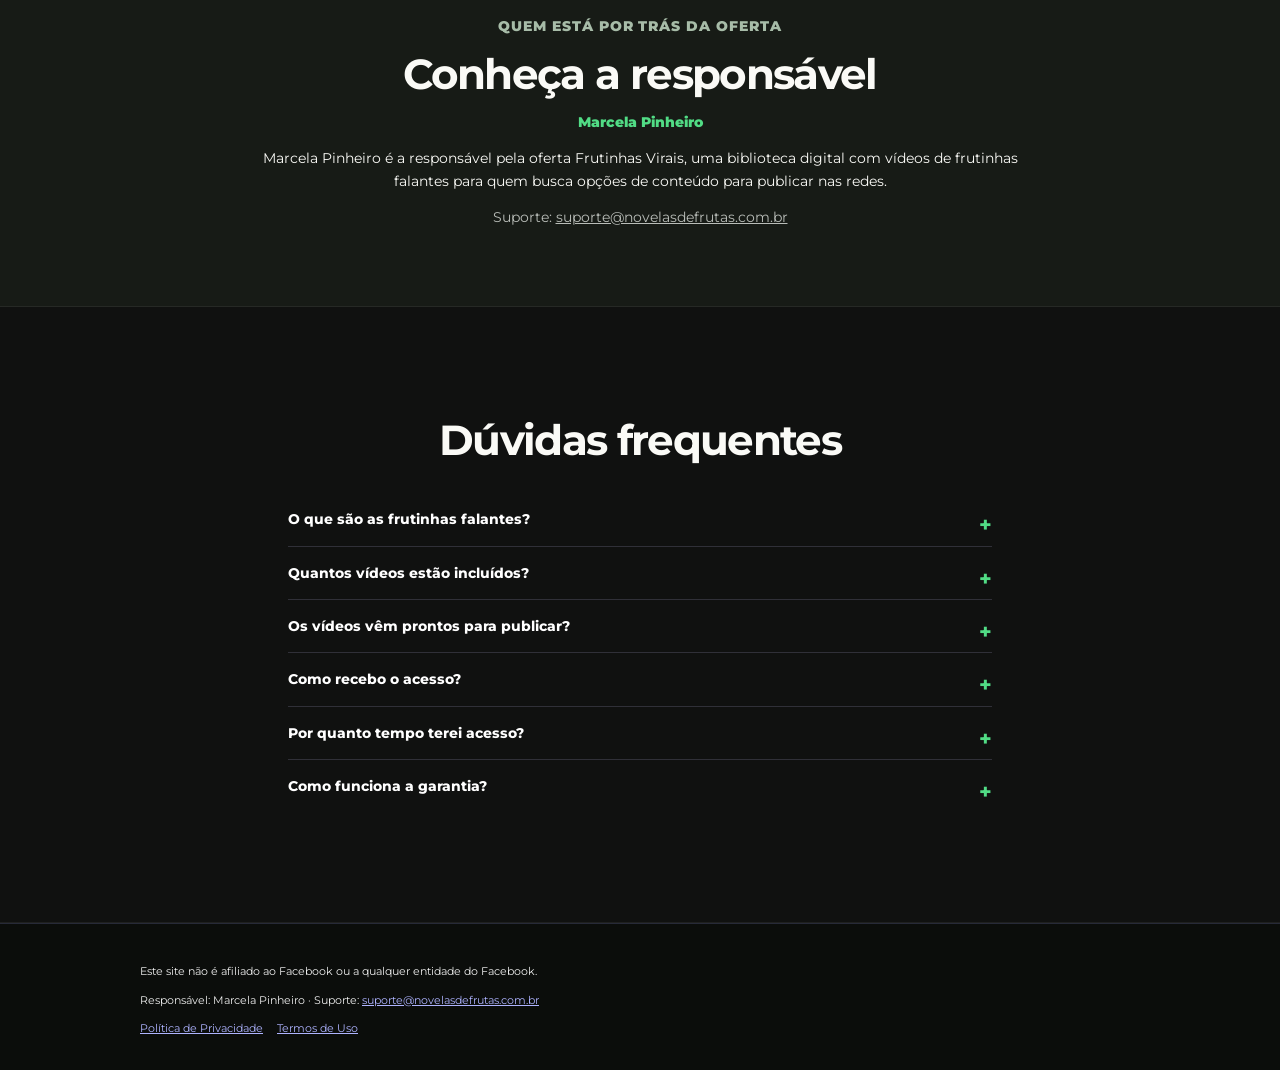
==== commit 71424e00: "Atualizar apresentacao da biblioteca e planos" ====
--- a/index.html
+++ b/index.html
@@ -106,22 +106,43 @@
         y=l.getElementsByTagName(r)[0];y.parentNode.insertBefore(t,y);
     })(window, document, "clarity", "script", "zc1cuns3wd");
 </script>
+  <link rel="stylesheet" href="redesign.css">
 </head>
 <body>
   <header class="hero">
     <div class="wrap">
         <div class="hero-copy">
       <div class="tag">🔥 APROVEITE A NOVA ONDA DO DIGITAL</div>
-      <h1>+2000 vídeos de frutinhas falantes</h1>
+      <h1><span>+2000 vídeos</span> de frutinhas falantes</h1>
       <p class="lead"><span class="blue">(prontos para postar e viralizar)</span></p>
         </div>
         <img class="hero-art" src="biblioteca-frutinhas-hero.webp" width="1080" height="705" alt="Prévia da biblioteca de novelas de frutinhas em celular e computador" fetchpriority="high" decoding="async">
-        <div class="hero-cta"><a class="button" href="#bonus-destino">ACESSAR BIBLIOTECA</a></div>
+        <div class="hero-cta"><p class="hero-price">Acesso a partir de<strong>R$ 10,00</strong></p><a class="button" href="#bonus-destino">ACESSAR BIBLIOTECA</a><ul class="purchase-notes"><li>Acesso pelo e-mail</li><li>Pagamento único</li><li>Pix ou cartão</li></ul></div>
         
     </div>
   </header>
 
   <main>
+    <section class="library-preview">
+      <div class="wrap">
+        <h2>Faça o teste-drive dentro da plataforma que você vai receber</h2>
+        <p class="muted center">Vão ser 2000 vídeos virais prontos para postar</p>
+        <div class="library-phone" aria-label="Simulador interativo da biblioteca de vídeos">
+          <div class="phone-status"><span>9:41</span><span></span><span>▴ ◉ ▰</span></div>
+          <div class="library-head">
+            <div class="library-brand"><span class="brand-play">▶</span><span>Frutinhas Virais</span></div>
+            <input class="library-search" id="library-search" type="search" placeholder="Buscar vídeos na biblioteca..." aria-label="Buscar vídeos na biblioteca">
+            <div class="library-tabs"><button class="active" data-filter="all">Em alta 🔥</button><button data-filter="frutas">Frutas</button><button data-filter="familia">Família</button><button data-filter="drama">Drama</button></div>
+          </div>
+          <div class="library-content">
+            <div class="library-label"><span>Biblioteca de vídeos</span><span id="library-count">14 vídeos</span></div>
+            <div class="library-grid" id="library-grid"></div>
+          </div>
+          <div class="library-bottom"><span><b>⌂</b>Início</span><span><b>⌕</b>Explorar</span><span><b>＋</b>Novos</span><span><b>♡</b>Salvos</span></div>
+        </div>
+        <p style="text-align:center"><a class="button" href="#oferta">QUERO ACESSAR AGORA</a></p>
+      </div>
+    </section>
 
     <section style="background:#141419">
       <div class="wrap">
@@ -167,26 +188,7 @@
     </section>
 
 
-    <section style="background:#141419">
-      <div class="wrap">
-        <h2>Faça o teste-drive dentro da plataforma que você vai receber</h2>
-        <p class="muted center">Vão ser 2000 vídeos virais prontos para postar</p>
-        <div class="library-phone" aria-label="Simulador interativo da biblioteca de vídeos">
-          <div class="phone-status"><span>9:41</span><span></span><span>▴ ◉ ▰</span></div>
-          <div class="library-head">
-            <div class="library-brand"><span class="brand-play">▶</span><span>Frutinhas Virais</span></div>
-            <input class="library-search" id="library-search" type="search" placeholder="Buscar vídeos na biblioteca..." aria-label="Buscar vídeos na biblioteca">
-            <div class="library-tabs"><button class="active" data-filter="all">Em alta 🔥</button><button data-filter="frutas">Frutas</button><button data-filter="familia">Família</button><button data-filter="drama">Drama</button></div>
-          </div>
-          <div class="library-content">
-            <div class="library-label"><span>Biblioteca de vídeos</span><span id="library-count">14 vídeos</span></div>
-            <div class="library-grid" id="library-grid"></div>
-          </div>
-          <div class="library-bottom"><span><b>⌂</b>Início</span><span><b>⌕</b>Explorar</span><span><b>＋</b>Novos</span><span><b>♡</b>Salvos</span></div>
-        </div>
-        <p style="text-align:center"><a class="button" href="#oferta">QUERO ACESSAR AGORA</a></p>
-      </div>
-    </section>
+
 
     <section class="bonus" id="bonus-destino">
       <div class="wrap">
@@ -205,7 +207,7 @@
 
     <section id="oferta">
       <div class="wrap">
-        <h2>Escolha sua opção de acesso</h2>
+        <h2>Escolha sua opção de acesso</h2><div class="plans-grid">
         <div class="offer offer-entry">
           <h3>Acesso Essencial</h3>
           <p>Mais de 2.000 vídeos de frutinhas falantes.</p>
@@ -240,7 +242,7 @@
             <li>Suporte personalizado para dúvidas sobre a postagem dos conteúdos</li>
           </ul>
           <a class="button" href="https://pay.cakto.com.br/agittq3_1277130">QUERO ACESSAR A BIBLIOTECA</a>
-          <p class="notice">Garanta já o pack com o melhor custo x beneficio disponível</p>
+          <p class="notice">Garanta já o pack com o melhor custo x beneficio disponível</p></div>
         </div>
       </div>
     </section>
@@ -248,7 +250,7 @@
     <section>
       <div class="wrap">
         <div class="guarantee">
-          <div class="guarantee-mark">🛡️</div>
+          <div class="guarantee-mark">30<small>DIAS</small></div>
           <p class="eyebrow">COMPRA COM GARANTIA</p>
           <h2>30 dias para conhecer a biblioteca</h2>
           <p>Se precisar solicitar a garantia, envie uma mensagem para <a href="mailto:suporte@novelasdefrutas.com.br">suporte@novelasdefrutas.com.br</a> dentro do prazo de 30 dias.</p>
--- a/redesign.css
+++ b/redesign.css
@@ -0,0 +1,88 @@
+/* Apresentação editorial da oferta, com a biblioteca no centro da página. */
+:root { --bg:#101110; --green:#51dc85; --muted:#b9bdb8; --white:#fafaf6; }
+html { scroll-behavior:smooth; }
+body { background:#101110; color:#fafaf6; }
+.wrap { width:min(100% - 40px,1000px); }
+section { padding:64px 0; border-bottom:1px solid #ffffff10; }
+section h2 { font-size:clamp(1.7rem,4vw,2.6rem); line-height:1.15; letter-spacing:-.04em; max-width:740px; }
+.hero { background:#101510; padding:48px 0 44px; }
+.hero:after { display:none; }
+.hero .wrap { display:flex; flex-direction:column; gap:0; max-width:840px; text-align:center; }
+.hero-copy { max-width:780px; text-align:center; }
+.tag { background:none; color:#a9b8aa; box-shadow:none; padding:0; font-size:11px; letter-spacing:.09em; margin-bottom:20px; }
+.hero h1 { max-width:780px; font-size:clamp(2.15rem,5.5vw,3.9rem); font-weight:900; line-height:1.06; letter-spacing:-.045em; }
+.hero h1 span { color:var(--green); }
+.hero .lead { font-size:clamp(1rem,2vw,1.2rem); margin:0; }
+.blue { color:#e6ebe4; }
+.hero-art { width:min(100%,630px); height:auto; margin:26px auto 8px; border:0; box-shadow:none; }
+.hero-cta { width:min(100%,480px); margin:8px auto 0!important; }
+.hero-price { margin:10px 0 20px; font-size:12px; text-transform:uppercase; letter-spacing:.08em; }
+.hero-price strong { display:block; color:var(--green); font-size:44px; letter-spacing:-.04em; line-height:1.2; }
+.button { width:100%; max-width:480px; min-height:58px; background:#43d577; color:#092313; border:1px solid #43d577; border-radius:5px; box-shadow:none; font-size:14px; font-weight:850; padding:16px 22px; }
+.button:hover { background:#65e590; transform:none; filter:none; }
+.button:focus-visible,summary:focus-visible { outline:3px solid #fff; outline-offset:5px; }
+.purchase-notes { display:flex; flex-wrap:wrap; justify-content:center; gap:6px 20px; list-style:none; padding:0; margin:18px 0 0; font-size:11px; color:#c1c9bf; }
+.purchase-notes li { margin:0; }
+.eyebrow { color:#a7bca8; letter-spacing:.07em; }
+.videos { gap:16px; }
+.videos figure { margin:0; }
+.videos video { border:1px solid #373d36; border-radius:6px; box-shadow:none; }
+figcaption { font-size:11px; color:#b9bdb8; margin-top:10px; text-align:center; }
+.library-phone { box-shadow:0 18px 40px #0004; }
+.library-preview { background:#171b16!important; }
+.library-preview .wrap > p:last-child { margin-top:38px!important; }
+.earning-section { background:#111310; }
+.earning-card,.earning-card.highlight { background:#181d17; border:1px solid #364333; box-shadow:none; border-radius:6px; }
+.earning-card strong { color:#72e39a; }
+.results-carousel { mask-image:none; }
+.results-track img { border-radius:5px; }
+.bonus { background:#eeeFE8!important; color:#202820; border:0; }
+.bonus h2 { color:#172818; }
+.bonus .list-card { background:none; padding:0; border:0; box-shadow:none; max-width:100%; margin:30px auto; }
+.bonus .check-list { display:grid; grid-template-columns:repeat(2,minmax(0,1fr)); gap:18px; }
+.bonus .check-list li { display:block; background:#fff; border:1px solid #d5dccf; border-radius:5px; color:#53604f; box-shadow:none; padding:25px; font-size:13px; }
+.bonus .check-list li:before { display:none; }
+.bonus .check-list strong { display:block; font-size:18px; line-height:1.35; color:#17351c; margin-bottom:12px; }
+.bonus-price { margin-top:20px; color:#166b35; font-size:16px; }
+.bonus-old { color:#b44242; font-size:13px; }
+#oferta { background:#101110; scroll-margin-top:24px; }
+.plans-grid { display:grid; grid-template-columns:1fr 1fr; gap:26px; align-items:start; margin-top:44px; }
+.offer { width:100%; margin:0; padding:30px 24px; border-radius:6px; background:#182219; box-shadow:none; border:2px solid #51dc85; }
+.offer-entry { background:#171917; border:1px solid #41483e; margin-top:0; }
+.offer h3 { font-size:23px; line-height:1.2; }
+.offer > p { font-size:13px; color:#c1c9bf; }
+.offer .price { font-size:50px; color:#51dc85; margin:22px 0; text-shadow:none; }
+.offer-badge { border:0; border-radius:3px; padding:6px 22px; top:-17px; font-size:11px; }
+.offer ul.check-list { display:block; max-width:none; padding:0; }
+.offer .check-list li { background:none; border:0; border-bottom:1px solid #ffffff13; border-radius:0; box-shadow:none; padding:12px 0; font-size:13px; }
+.offer .check-list li:before { background:none; color:#51dc85; box-shadow:none; margin-right:5px; }
+.gift-list li { background:none; border:0; border-radius:0; padding:8px 0; font-size:12px; }
+.gift-heading { font-size:14px; padding-top:12px; border-top:1px solid #ffffff20; }
+.offer .notice { font-size:11px; margin-top:16px; }
+.guarantee { background:none; border:0; border-radius:0; box-shadow:none; max-width:680px; padding:0; }
+.guarantee-mark { font-family:Montserrat,sans-serif; width:96px; height:96px; border:2px solid #51dc85; border-radius:50%; display:grid; place-content:center; margin:0 auto 24px; color:#51dc85; font-size:34px; font-weight:900; line-height:1; }
+.guarantee-mark small { font-size:12px; margin-top:5px; }
+.bio { background:#171b16; }
+.person { border:0; background:none; box-shadow:none; padding:0; }
+.person-name { color:#51dc85; }
+.person p,.guarantee p { font-size:14px; }
+.faq { background:none; border:0; border-radius:0; box-shadow:none; max-width:760px; }
+.faq summary { font-size:14px; }
+.faq details p { font-size:13px; }
+.footer { background:#0b0d0b; font-size:11px; }
+.footer a,.person a,.guarantee a { overflow-wrap:anywhere; }
+@media(max-width:640px) {
+  section { padding:42px 0; }
+  .hero { padding:32px 0; }
+  .hero-art { margin-top:22px; }
+  .hero-cta { width:100%; }
+  .bonus .check-list,.plans-grid { grid-template-columns:1fr; }
+  .plans-grid { gap:40px; }
+  .bonus .check-list li { padding:22px; }
+  .offer { padding:30px 20px; }
+  .library-phone { max-width:100%; }
+}
+@media(prefers-reduced-motion:reduce) {
+  html { scroll-behavior:auto; }
+  .results-track { animation:none; }
+}
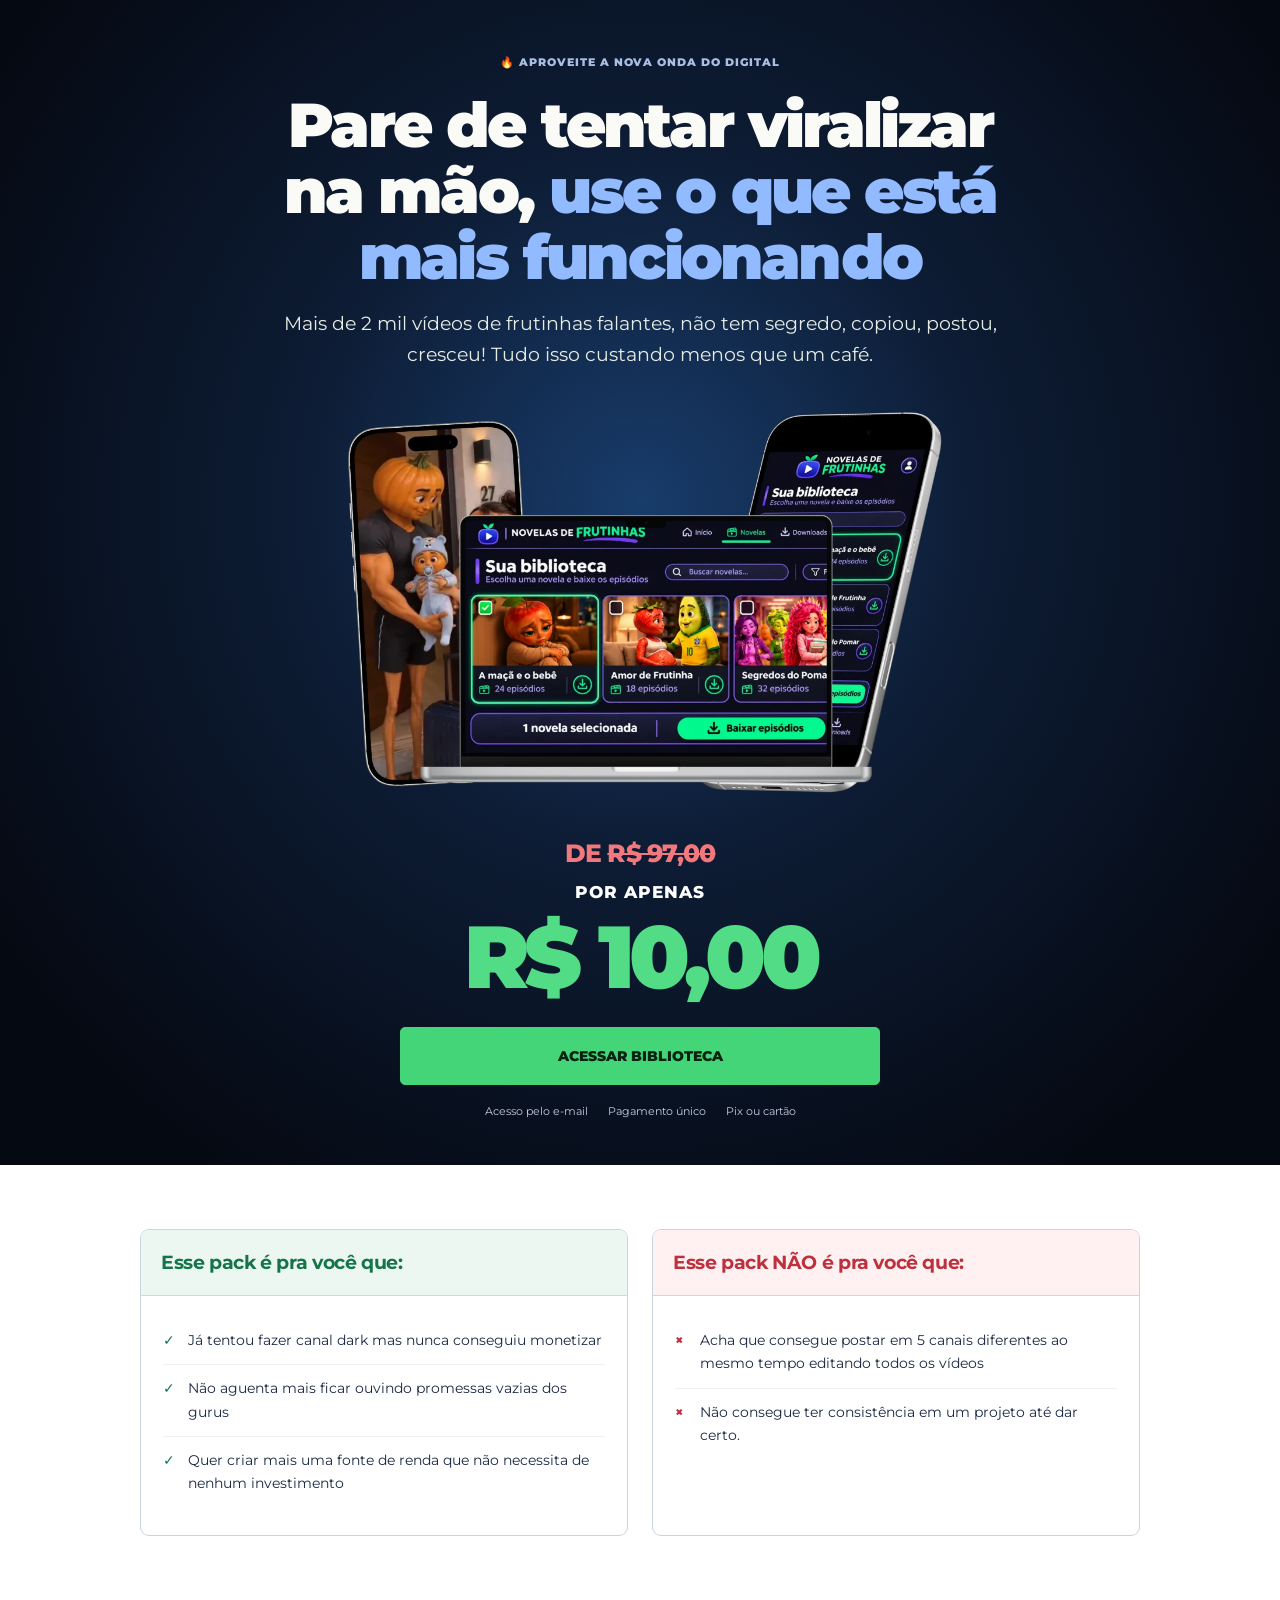
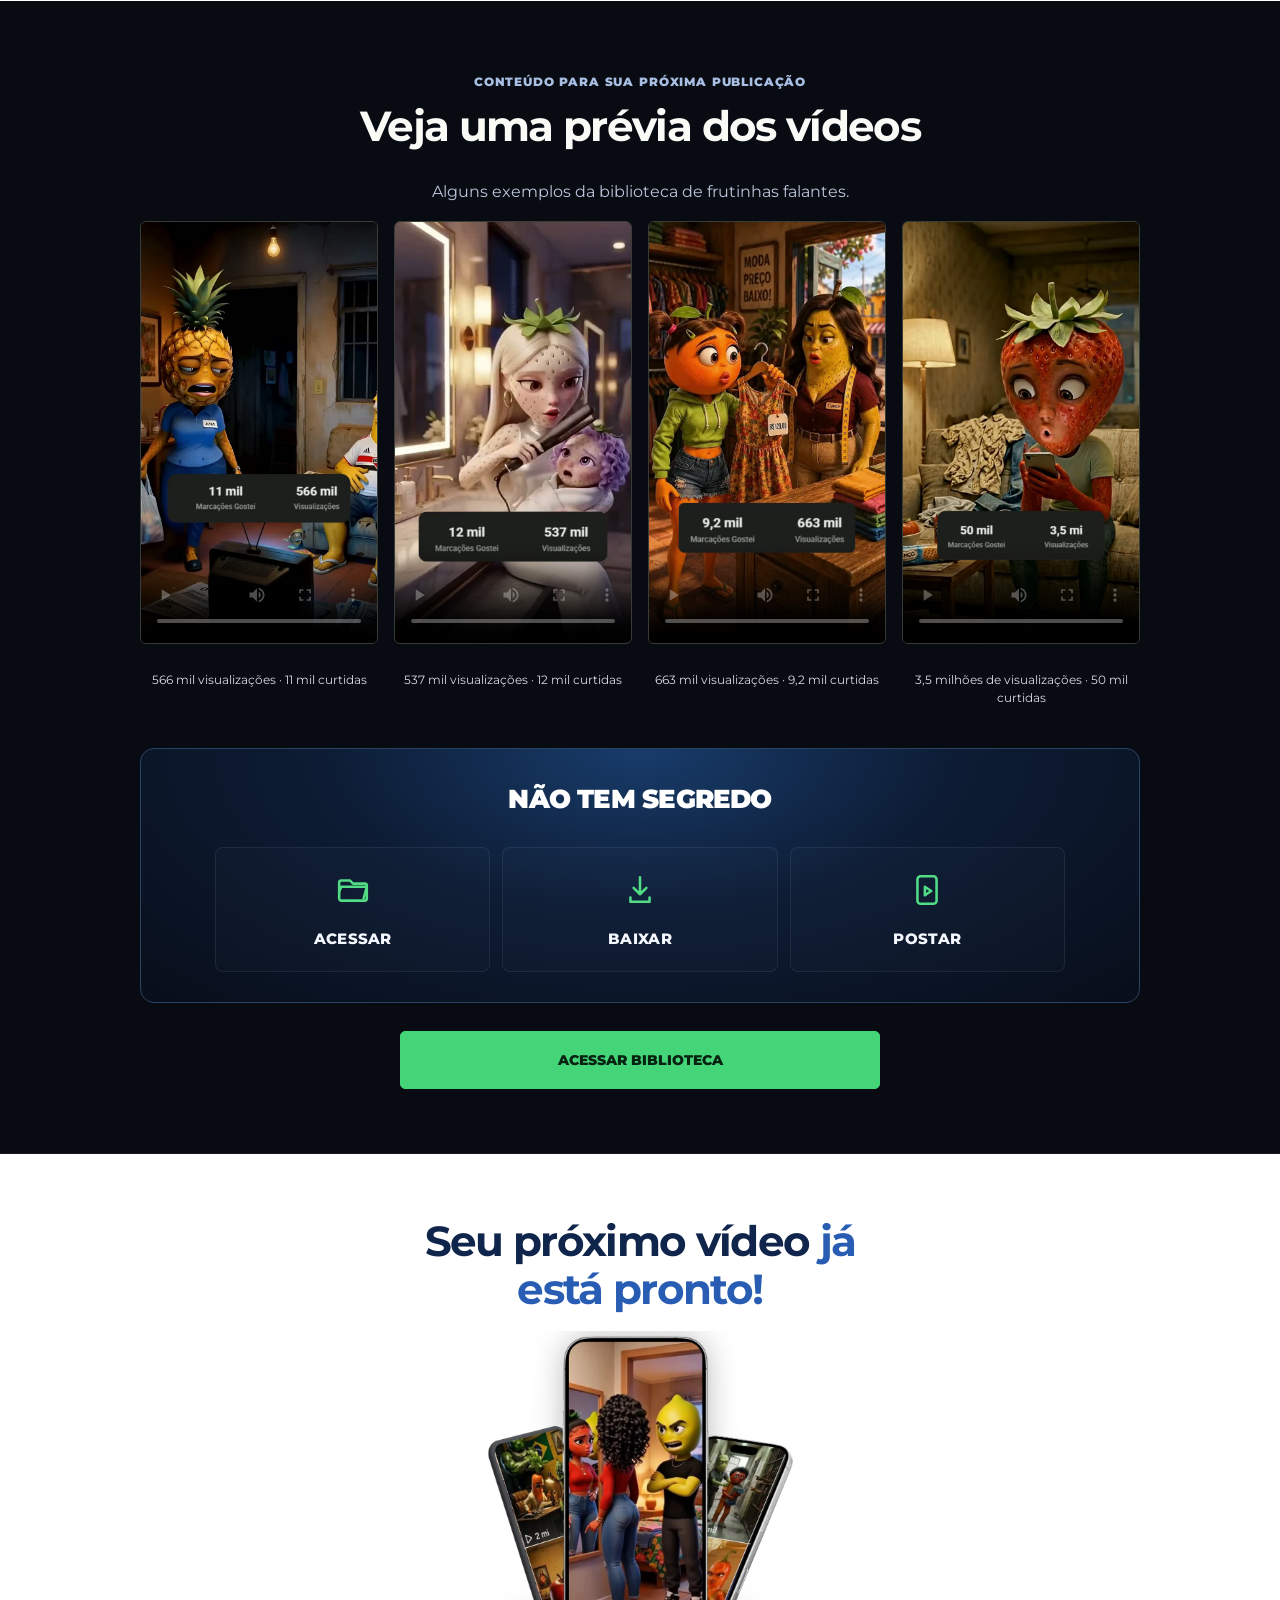
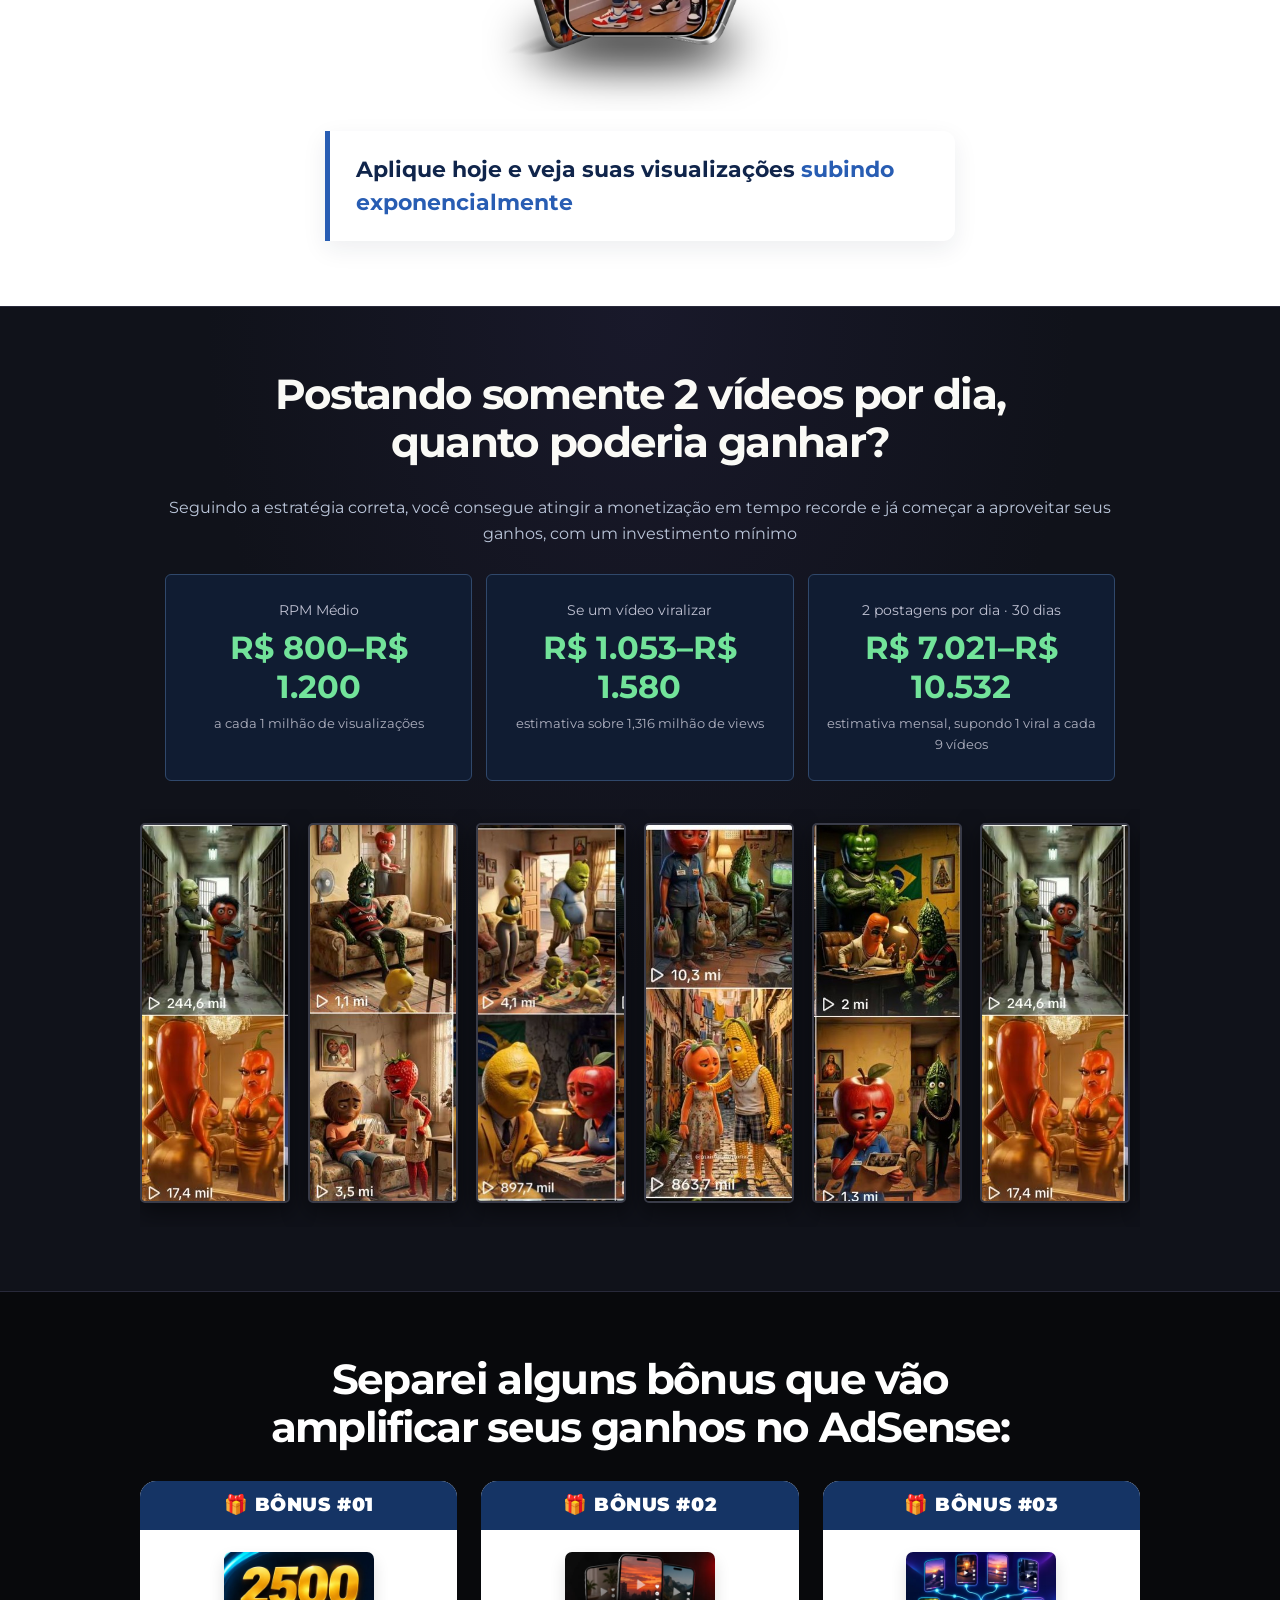
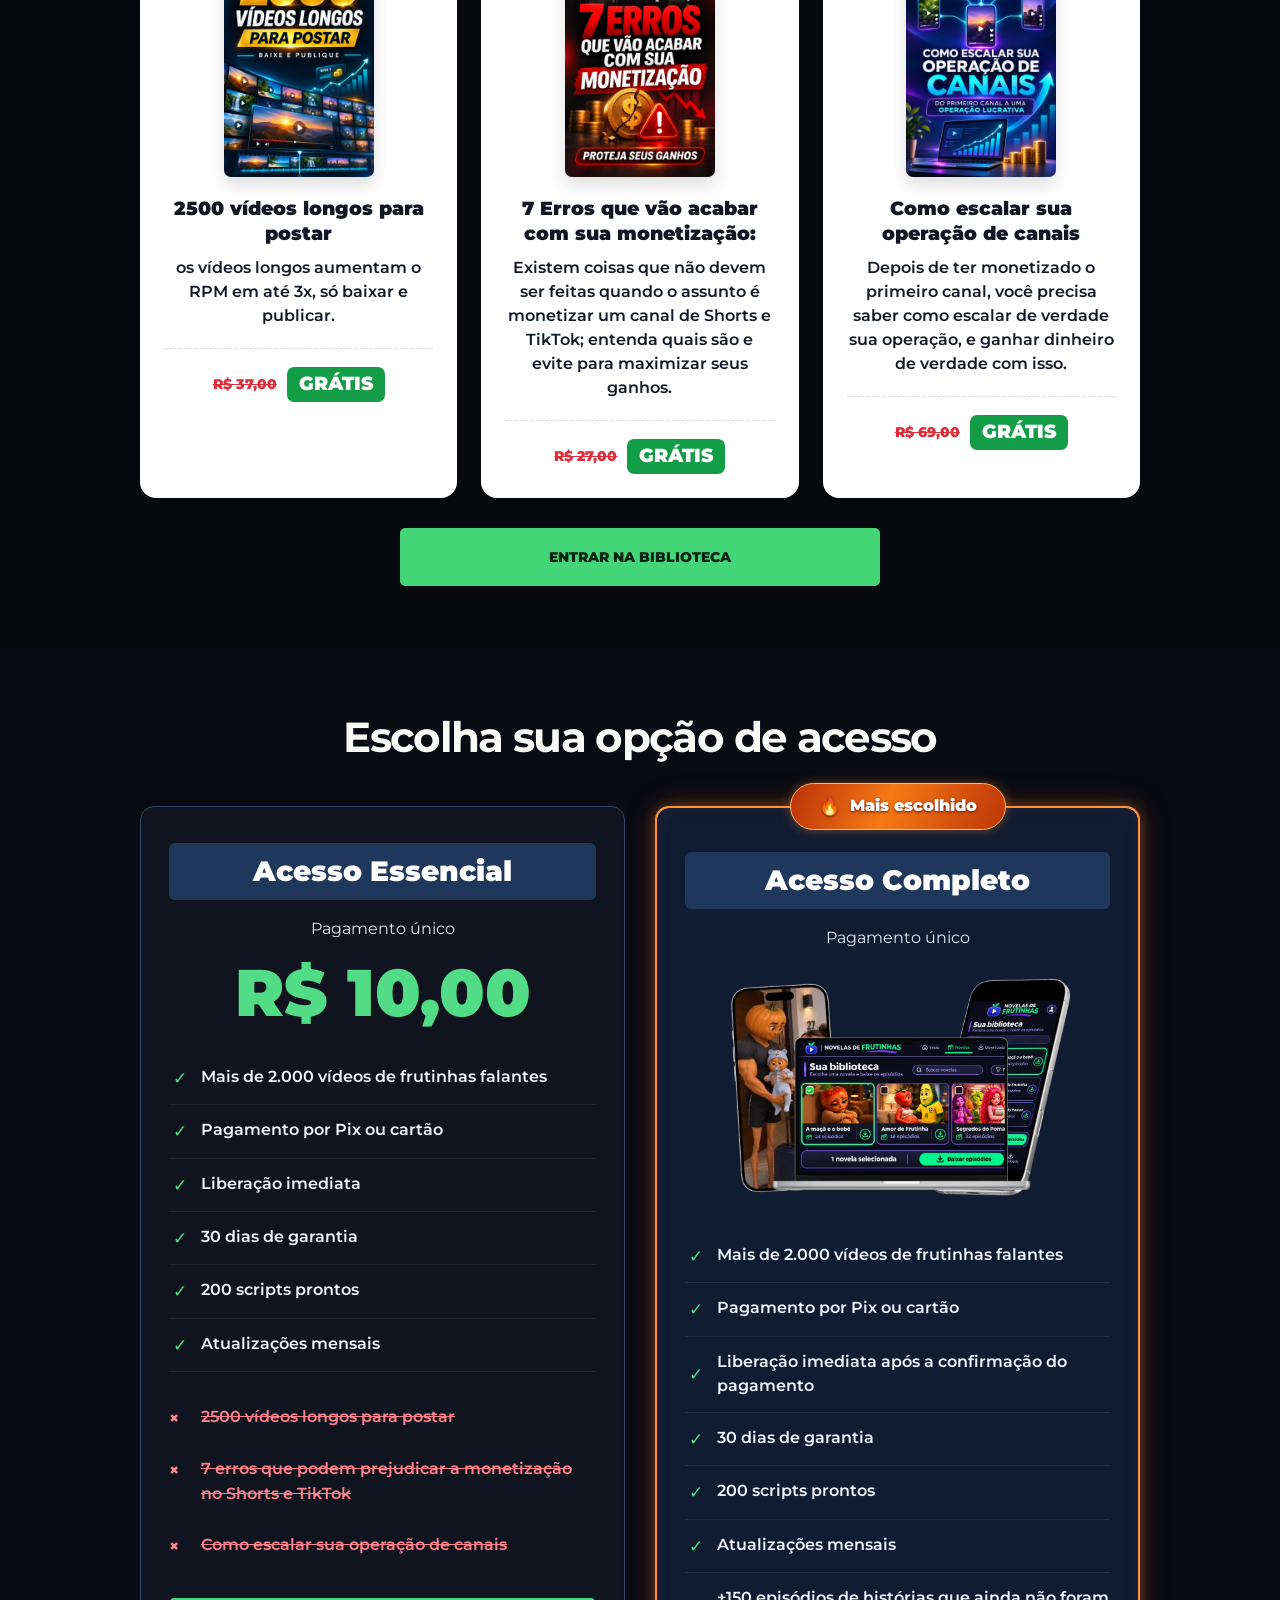
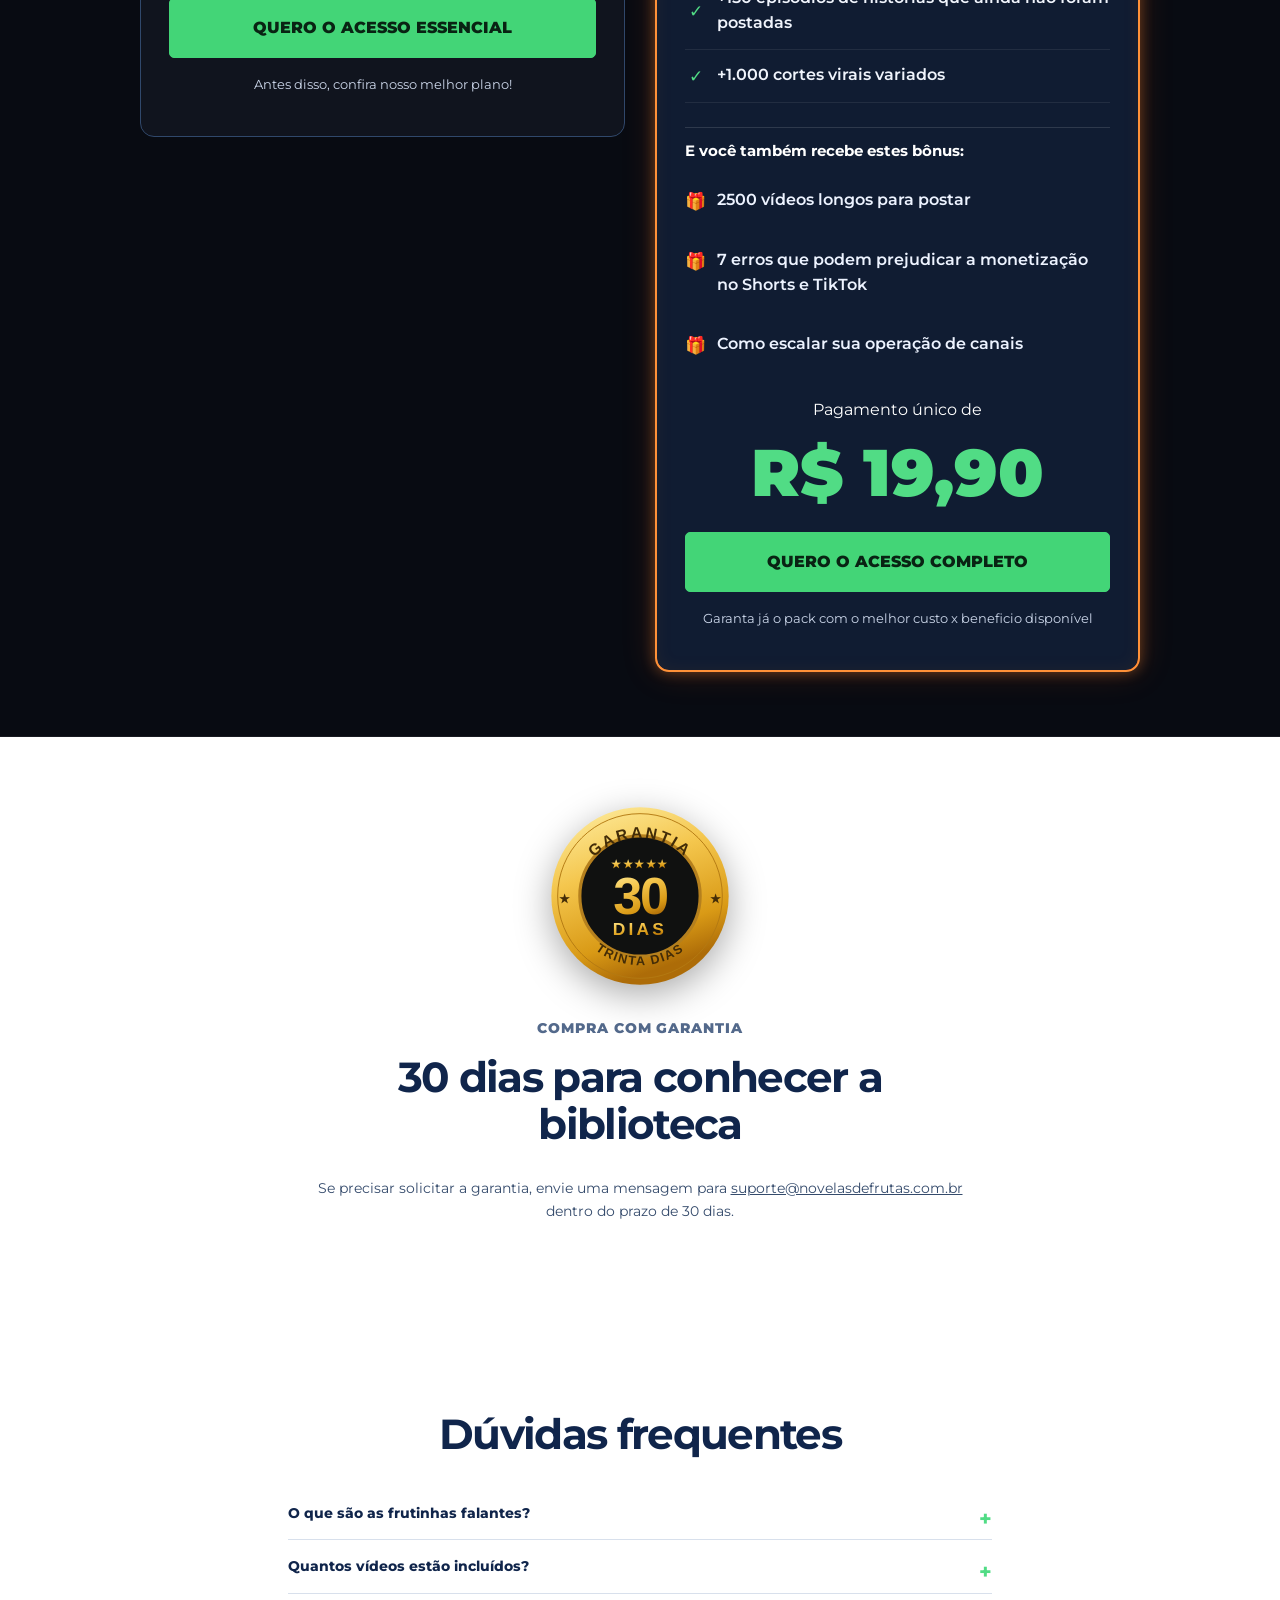
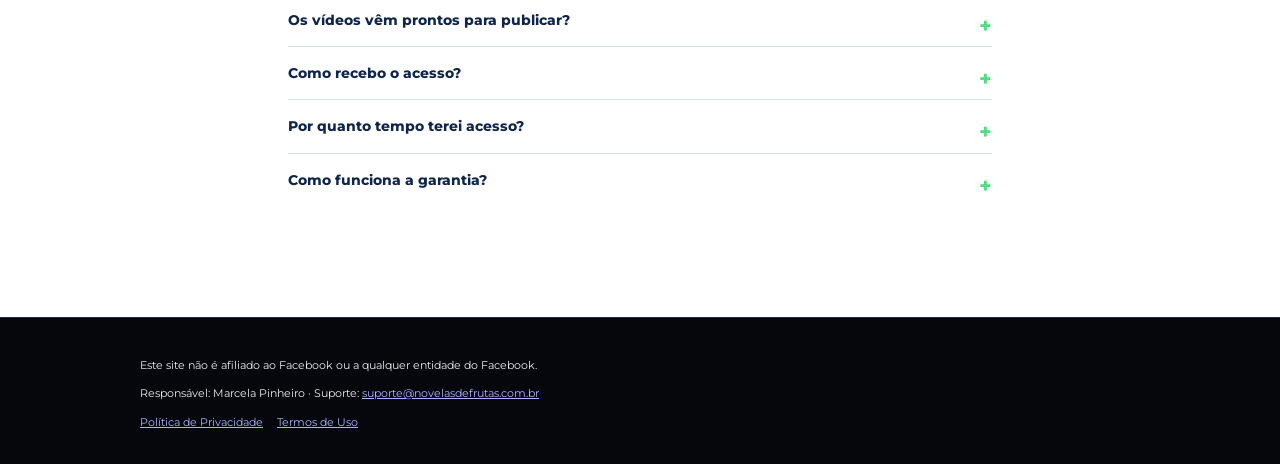
==== commit cf1828d7: "Atualiza landing page e bônus" ====
--- a/index.html
+++ b/index.html
@@ -113,38 +113,39 @@
     <div class="wrap">
         <div class="hero-copy">
       <div class="tag">🔥 APROVEITE A NOVA ONDA DO DIGITAL</div>
-      <h1><span>+2000 vídeos</span> de frutinhas falantes</h1>
-      <p class="lead"><span class="blue">(prontos para postar e viralizar)</span></p>
+      <h1>Pare de tentar viralizar na mão, <span>use o que está mais funcionando</span></h1>
+      <p class="lead"><span class="blue">Mais de 2 mil vídeos de frutinhas falantes, não tem segredo, copiou, postou, cresceu! Tudo isso custando menos que um café.</span></p>
         </div>
         <img class="hero-art" src="biblioteca-frutinhas-hero.webp" width="1080" height="705" alt="Prévia da biblioteca de novelas de frutinhas em celular e computador" fetchpriority="high" decoding="async">
-        <div class="hero-cta"><p class="hero-price">Acesso a partir de<strong>R$ 10,00</strong></p><a class="button" href="#bonus-destino">ACESSAR BIBLIOTECA</a><ul class="purchase-notes"><li>Acesso pelo e-mail</li><li>Pagamento único</li><li>Pix ou cartão</li></ul></div>
+        <div class="hero-cta"><p class="hero-price"><span class="hero-old">De <del>R$ 97,00</del></span><span class="hero-price-label">por apenas</span><strong>R$ 10,00</strong></p><a class="button" href="#bonus-destino">ACESSAR BIBLIOTECA</a><ul class="purchase-notes"><li>Acesso pelo e-mail</li><li>Pagamento único</li><li>Pix ou cartão</li></ul></div>
         
     </div>
   </header>
 
   <main>
-    <section class="library-preview">
-      <div class="wrap">
-        <h2>Faça o teste-drive dentro da plataforma que você vai receber</h2>
-        <p class="muted center">Vão ser 2000 vídeos virais prontos para postar</p>
-        <div class="library-phone" aria-label="Simulador interativo da biblioteca de vídeos">
-          <div class="phone-status"><span>9:41</span><span></span><span>▴ ◉ ▰</span></div>
-          <div class="library-head">
-            <div class="library-brand"><span class="brand-play">▶</span><span>Frutinhas Virais</span></div>
-            <input class="library-search" id="library-search" type="search" placeholder="Buscar vídeos na biblioteca..." aria-label="Buscar vídeos na biblioteca">
-            <div class="library-tabs"><button class="active" data-filter="all">Em alta 🔥</button><button data-filter="frutas">Frutas</button><button data-filter="familia">Família</button><button data-filter="drama">Drama</button></div>
-          </div>
-          <div class="library-content">
-            <div class="library-label"><span>Biblioteca de vídeos</span><span id="library-count">14 vídeos</span></div>
-            <div class="library-grid" id="library-grid"></div>
-          </div>
-          <div class="library-bottom"><span><b>⌂</b>Início</span><span><b>⌕</b>Explorar</span><span><b>＋</b>Novos</span><span><b>♡</b>Salvos</span></div>
-        </div>
-        <p style="text-align:center"><a class="button" href="#oferta">QUERO ACESSAR AGORA</a></p>
-      </div>
-    </section>
-
-    <section style="background:#141419">
+    <section class="audience-section">
+      <div class="wrap audience-grid">
+        <article class="audience-card audience-yes">
+          <h2>Esse pack é pra você que:</h2>
+          <ul>
+            <li>Já tentou fazer canal dark mas nunca conseguiu monetizar</li>
+            <li>Não aguenta mais ficar ouvindo promessas vazias dos gurus</li>
+            <li>Quer criar mais uma fonte de renda que não necessita de nenhum investimento</li>
+          </ul>
+        </article>
+        <article class="audience-card audience-no">
+          <h2>Esse pack NÃO é pra você que:</h2>
+          <ul>
+            <li>Acha que consegue postar em 5 canais diferentes ao mesmo tempo editando todos os vídeos</li>
+            <li>Não consegue ter consistência em um projeto até dar certo.</li>
+          </ul>
+        </article>
+      </div>
+    </section>
+
+
+
+    <section class="video-section">
       <div class="wrap">
         <p class="eyebrow">CONTEÚDO PARA SUA PRÓXIMA PUBLICAÇÃO</p>
         <h2>Veja uma prévia dos vídeos</h2>
@@ -155,7 +156,23 @@
           <figure><video controls playsinline preload="none" data-poster="Exemplos com resultados/3-frame.jpg"><source data-src="Exemplos com resultados/3.mp4" type="video/mp4"></video><figcaption>663 mil visualizações · 9,2 mil curtidas</figcaption></figure>
           <figure><video controls playsinline preload="none" data-poster="Exemplos com resultados/4-frame.jpg"><source data-src="Exemplos com resultados/4.mp4" type="video/mp4"></video><figcaption>3,5 milhões de visualizações · 50 mil curtidas</figcaption></figure>
         </div>
+        <div class="delivery-panel">
+          <h3 class="delivery-title">NÃO TEM SEGREDO</h3>
+          <div class="delivery-steps">
+            <div class="delivery-step"><span class="delivery-icon"><svg viewBox="0 0 32 32" aria-hidden="true"><path d="M3 9a2 2 0 0 1 2-2h8l3 3h11a2 2 0 0 1 2 2v12a2 2 0 0 1-2 2H5a2 2 0 0 1-2-2z"/><path d="m3 17 2-4h24l-3 11"/></svg></span><strong>ACESSAR</strong></div>
+            <div class="delivery-step"><span class="delivery-icon"><svg viewBox="0 0 32 32" aria-hidden="true"><path d="M16 20V4m-6 10 6 6 6-6M7 23v4h18v-4"/></svg></span><strong>BAIXAR</strong></div>
+            <div class="delivery-step"><span class="delivery-icon"><svg viewBox="0 0 32 32" aria-hidden="true"><rect x="7" y="3" width="18" height="26" rx="3"/><path d="m14 13 6 4-6 4z"/></svg></span><strong>POSTAR</strong></div>
+          </div>
+        </div>
         <p class="section-cta"><a class="button" href="#bonus-destino">ACESSAR BIBLIOTECA</a></p>
+      </div>
+    </section>
+
+    <section class="ready-section">
+      <div class="wrap">
+        <h2>Seu próximo vídeo <span>já está pronto!</span></h2>
+        <img class="ready-art" src="proximo-video-pronto.webp" width="880" height="1061" loading="lazy" decoding="async" alt="Novelas de frutinhas em três celulares">
+        <blockquote>Aplique hoje e veja suas visualizações <strong>subindo exponencialmente</strong></blockquote>
       </div>
     </section>
 
@@ -190,67 +207,70 @@
 
 
 
+
+
     <section class="bonus" id="bonus-destino">
       <div class="wrap">
         <h2>Separei alguns bônus que vão amplificar seus ganhos no AdSense:</h2>
         <div class="list-card">
           <ul class="check-list">
-            <li><strong>Prompts prontos para criar seus próprios vídeos e histórias personalizadas:</strong> Aprenda como criar suas próprias novelas e postar sobre novos nichos e novos conteúdos. <span class="bonus-price"><span class="bonus-old">R$ 37,00</span>R$ 0,00</span></li>
-            <li><strong>7 Erros que vão acabar com sua monetização:</strong> Existem coisas que não devem ser feitas quando o assunto é monetizar um canal de Shorts e TikTok; entenda quais são e evite para maximizar seus ganhos. <span class="bonus-price"><span class="bonus-old">R$ 27,00</span>R$ 0,00</span></li>
-            <li><strong>+100 roteiros prontos para usar nos seus vídeos:</strong> Você vai gerar com mais assertividade no que está funcionando mais nas plataformas. <span class="bonus-price"><span class="bonus-old">R$ 69,00</span>R$ 0,00</span></li>
-            <li><strong>Suporte personalizado:</strong> Você vai receber acesso a um suporte qualificado para te ajudar em questões do dia a dia na postagem dos conteúdos. <span class="bonus-price"><span class="bonus-old">R$ 97,00</span>R$ 0,00</span></li>
+            <li><div class="bonus-ribbon">🎁 BÔNUS #01</div><img class="bonus-cover" src="bonus-videos-longos.webp" width="720" height="1080" loading="lazy" decoding="async" alt="Capa do bônus 2500 vídeos longos para postar"><strong>2500 vídeos longos para postar</strong> os vídeos longos aumentam o RPM em até 3x, só baixar e publicar. <span class="bonus-price"><span class="bonus-old">R$ 37,00</span><span class="bonus-free">GRÁTIS</span></span></li>
+            <li><div class="bonus-ribbon">🎁 BÔNUS #02</div><img class="bonus-cover" src="bonus-erros-monetizacao.webp" width="720" height="1080" loading="lazy" decoding="async" alt="Capa do bônus 7 Erros que vão acabar com sua monetização"><strong>7 Erros que vão acabar com sua monetização:</strong> Existem coisas que não devem ser feitas quando o assunto é monetizar um canal de Shorts e TikTok; entenda quais são e evite para maximizar seus ganhos. <span class="bonus-price"><span class="bonus-old">R$ 27,00</span><span class="bonus-free">GRÁTIS</span></span></li>
+            <li><div class="bonus-ribbon">🎁 BÔNUS #03</div><img class="bonus-cover" src="bonus-escalar-canais.webp" width="720" height="1080" loading="lazy" decoding="async" alt="Capa do bônus Como escalar sua operação de canais"><strong>Como escalar sua operação de canais</strong> Depois de ter monetizado o primeiro canal, você precisa saber como escalar de verdade sua operação, e ganhar dinheiro de verdade com isso. <span class="bonus-price"><span class="bonus-old">R$ 69,00</span><span class="bonus-free">GRÁTIS</span></span></li>
           </ul>
         </div>
         <p class="section-cta"><a class="button" href="#oferta">ENTRAR NA BIBLIOTECA</a></p>
       </div>
     </section>
 
-    <section id="oferta">
-      <div class="wrap">
-        <h2>Escolha sua opção de acesso</h2><div class="plans-grid">
-        <div class="offer offer-entry">
+    <section id="oferta" aria-labelledby="plans-title">
+      <div class="wrap">
+        <h2 id="plans-title">Escolha sua opção de acesso</h2><div class="plans-grid">
+        <article class="offer offer-entry">
           <h3>Acesso Essencial</h3>
-          <p>Mais de 2.000 vídeos de frutinhas falantes.</p>
+          <p class="plan-sub">Pagamento único</p>
           <p class="price">R$ 10,00</p>
           <ul class="check-list">
-            <li>Mais de 2.000 vídeos de frutinhas falantes</li>
-            <li>Pagamento por Pix ou cartão</li>
-            <li>Liberação imediata</li>
-          </ul>
-          <a class="button" href="https://frutinhaslucrativas.vercel.app/oferta-relampago.html">QUERO ACESSAR POR R$ 10</a>
+            <li><span>Mais de 2.000 vídeos de frutinhas falantes</span></li>
+            <li><span>Pagamento por Pix ou cartão</span></li>
+            <li><span>Liberação imediata</span></li>
+            <li><span>30 dias de garantia</span></li>
+            <li><span>200 scripts prontos</span></li>
+            <li><span>Atualizações mensais</span></li>
+          </ul>
+          <ul class="excluded-bonuses"><li><span><del>2500 vídeos longos para postar</del></span></li><li><span><del>7 erros que podem prejudicar a monetização no Shorts e TikTok</del></span></li><li><span><del>Como escalar sua operação de canais</del></span></li></ul>
+          <a class="button" href="https://frutinhaslucrativas.vercel.app/oferta-relampago.html">QUERO O ACESSO ESSENCIAL</a>
           <p class="notice">Antes disso, confira nosso melhor plano!</p>
-        </div>
-        <div class="offer">
-          <span class="offer-badge">MELHOR ESCOLHA</span>
-          <h3>Biblioteca Frutinhas Virais</h3>
-          <p>Mais de 2.000 vídeos de frutinhas falantes.</p>
-          <p class="price">R$ 19,90</p>
-          <p>À vista no Pix. O checkout também oferece pagamento por cartão.</p>
+        </article>
+        <article class="offer">
+          <span class="offer-badge"><span aria-hidden="true">🔥</span> Mais escolhido</span>
+          <h3>Acesso Completo</h3>
+          <p class="plan-sub">Pagamento único</p>
+          <img class="offer-art" src="biblioteca-frutinhas-hero.webp" width="1080" height="705" loading="lazy" alt="Biblioteca de frutinhas no celular e computador">
+          
+          
           <ul class="check-list">
-            <li>Mais de 2.000 vídeos de frutinhas falantes</li>
-            <li>Pagamento por Pix ou cartão, conforme opções do checkout</li>
-            <li>Liberação indicada como imediata após pagamento via Pix</li>
-            <li>+250 vídeos longos para aumentar o ganho por 1.000 visualizações</li>
-            <li>+150 episódios de histórias que ainda não foram postadas</li>
-            <li>+1.000 cortes virais variados</li>
+            <li><span>Mais de 2.000 vídeos de frutinhas falantes</span></li>
+            <li><span>Pagamento por Pix ou cartão</span></li>
+            <li><span>Liberação imediata após a confirmação do pagamento</span></li>
+            <li><span>30 dias de garantia</span></li>
+            <li><span>200 scripts prontos</span></li>
+            <li><span>Atualizações mensais</span></li>
+            <li><span>+150 episódios de histórias que ainda não foram postadas</span></li>
+            <li><span>+1.000 cortes virais variados</span></li>
           </ul>
           <h4 class="gift-heading">E você também recebe estes bônus:</h4>
-          <ul class="gift-list">
-            <li>Prompts prontos para criar seus próprios vídeos e histórias personalizadas</li>
-            <li>7 erros que podem prejudicar a monetização no Shorts e TikTok</li>
-            <li>Mais de 100 roteiros prontos para usar nos seus vídeos</li>
-            <li>Suporte personalizado para dúvidas sobre a postagem dos conteúdos</li>
-          </ul>
-          <a class="button" href="https://pay.cakto.com.br/agittq3_1277130">QUERO ACESSAR A BIBLIOTECA</a>
-          <p class="notice">Garanta já o pack com o melhor custo x beneficio disponível</p></div>
-        </div>
-      </div>
-    </section>
-
-    <section>
+          <ul class="gift-list"><li><span>2500 vídeos longos para postar</span></li><li><span>7 erros que podem prejudicar a monetização no Shorts e TikTok</span></li><li><span>Como escalar sua operação de canais</span></li></ul>
+          <p class="plan-today">Pagamento único de</p><p class="price">R$ 19,90</p><a class="button" href="https://pay.cakto.com.br/agittq3_1277130">QUERO O ACESSO COMPLETO</a>
+          <p class="notice">Garanta já o pack com o melhor custo x beneficio disponível</p></article>
+        </div>
+      </div>
+    </section>
+
+    <section class="guarantee-section">
       <div class="wrap">
         <div class="guarantee">
-          <div class="guarantee-mark">30<small>DIAS</small></div>
+          <img class="guarantee-seal" src="garantia-30-dias.svg" width="240" height="240" loading="lazy" alt="Garantia de 30 dias">
           <p class="eyebrow">COMPRA COM GARANTIA</p>
           <h2>30 dias para conhecer a biblioteca</h2>
           <p>Se precisar solicitar a garantia, envie uma mensagem para <a href="mailto:suporte@novelasdefrutas.com.br">suporte@novelasdefrutas.com.br</a> dentro do prazo de 30 dias.</p>
@@ -258,19 +278,9 @@
       </div>
     </section>
 
-    <section class="bio">
-      <div class="wrap">
-        <div class="person">
-          <p class="eyebrow">QUEM ESTÁ POR TRÁS DA OFERTA</p>
-          <h2>Conheça a responsável</h2>
-          <p class="person-name">Marcela Pinheiro</p>
-          <p>Marcela Pinheiro é a responsável pela oferta Frutinhas Virais, uma biblioteca digital com vídeos de frutinhas falantes para quem busca opções de conteúdo para publicar nas redes.</p>
-          <p class="muted">Suporte: <a href="mailto:suporte@novelasdefrutas.com.br">suporte@novelasdefrutas.com.br</a></p>
-        </div>
-      </div>
-    </section>
-
-    <section>
+
+
+    <section class="faq-section">
       <div class="wrap faq">
         <h2>Dúvidas frequentes</h2>
         <details><summary>O que são as frutinhas falantes?</summary><p>São a nova onda do digital, onde possibilita pessoas comuns a ganharem bem, sem sair de casa, postando vídeos diários com IA.</p></details>
@@ -292,30 +302,7 @@
   </footer>
   <script>
     (()=>{const videos=document.querySelectorAll('video[data-poster]');const loadVideo=video=>{video.poster=video.dataset.poster;video.querySelectorAll('source[data-src]').forEach(source=>{source.src=source.dataset.src;source.removeAttribute('data-src')});video.removeAttribute('data-poster');video.load()};if('IntersectionObserver'in window){const observer=new IntersectionObserver(items=>items.forEach(item=>{if(item.isIntersecting){loadVideo(item.target);observer.unobserve(item.target)}}),{rootMargin:'180px'});videos.forEach(video=>observer.observe(video))}else{videos.forEach(loadVideo)}})();
-    (()=>{
-      const thumbSources=Array.from({length:14},(_,i)=>'Thumb/'+(i+1)+'.jpg');
-      const entries=[
-        ['Pera e Abacate com os filhos na sala','4,1 mi','frutas familia'],
-        ['Limão e Maçã no escritório','897,7 mil','frutas drama'],
-        ['Maçã chega com compras e Quiabo no sofá','10,3 mi','frutas familia'],
-        ['Pêssego e Milho conversando no beco','863,7 mil','frutas drama'],
-        ['Pimentão, Cenoura e Quiabo no escritório','2 mi','frutas drama'],
-        ['Maçã chocada olhando foto com Quiabo','1,3 mi','frutas drama'],
-        ['Tomate preso na cela com guarda verde','244,6 mil','frutas drama'],
-        ['Pimenta frente ao espelho no camarim','17,4 mil','frutas'],
-        ['Quiabo Mengão assistindo TV no sofá','1,1 mi','frutas familia'],
-        ['Coco no celular e Morango irritada','3,5 mi','frutas drama'],
-        ['História de frutas — episódio 11','2 mi','frutas familia'],
-        ['Uma visita inesperada — episódio 12','1,1 mi','frutas drama'],
-        ['Segredo revelado — episódio 13','4,1 mi','frutas drama'],
-        ['Confusão na vizinhança — episódio 14','10,3 mi','frutas familia']
-      ];
-      const grid=document.getElementById('library-grid'), search=document.getElementById('library-search'), count=document.getElementById('library-count');
-      let category='all';
-      function render(){const q=search.value.trim().toLocaleLowerCase('pt-BR');const filtered=entries.map((e,i)=>({...e,index:i+1})).filter(e=>(category==='all'||e[2].includes(category))&&(!q||e[0].toLocaleLowerCase('pt-BR').includes(q)));count.textContent=filtered.length+' vídeos';grid.replaceChildren(...filtered.map(e=>{const button=document.createElement('div');button.className='library-item';const img=document.createElement('img');img.src=thumbSources[e.index-1];img.alt='';img.loading='lazy';img.decoding='async';const label=document.createElement('span');label.textContent=e[0];const meta=document.createElement('small');meta.textContent='▶ '+e[1]+' visualizações';label.append(meta);button.append(img,label);return button}))}
-      search.addEventListener('input',render);document.querySelectorAll('.library-tabs button').forEach(button=>button.addEventListener('click',()=>{document.querySelector('.library-tabs .active')?.classList.remove('active');button.classList.add('active');category=button.dataset.filter;render()}));
-      render();
-    })();
+
   </script>
 </body>
 </html>
--- a/redesign.css
+++ b/redesign.css
@@ -62,6 +62,7 @@
 .guarantee { background:none; border:0; border-radius:0; box-shadow:none; max-width:680px; padding:0; }
 .guarantee-mark { font-family:Montserrat,sans-serif; width:96px; height:96px; border:2px solid #51dc85; border-radius:50%; display:grid; place-content:center; margin:0 auto 24px; color:#51dc85; font-size:34px; font-weight:900; line-height:1; }
 .guarantee-mark small { font-size:12px; margin-top:5px; }
+.guarantee-seal { display:block; width:190px; height:auto; margin:0 auto 26px; filter:drop-shadow(0 10px 18px #0005); }
 .bio { background:#171b16; }
 .person { border:0; background:none; box-shadow:none; padding:0; }
 .person-name { color:#51dc85; }
@@ -86,3 +87,188 @@
   html { scroll-behavior:auto; }
   .results-track { animation:none; }
 }
+
+/* Alternância de superfícies e comparação dos planos. */
+:root { --bg:#080b12; --muted:#bbc6da; }
+body { background:#080b12; }
+.hero,.earning-section,.bio { background:#0d1932; }
+.hero { background:radial-gradient(ellipse at 50% 43%,#183c6b 0%,#0d1c34 38%,#050912 85%); }
+.video-section,.library-preview,#oferta { background:#080b12!important; }
+.hero h1 span { color:#92baff; }
+.tag,.eyebrow { color:#a8bee2; }
+.hero-price .hero-old { display:block; color:#f3787e; font-size:25px; font-weight:800; letter-spacing:-.03em; }
+.hero-price-label { display:block; margin:6px 0 0; color:#fff; font-size:17px; font-weight:800; }
+.hero-price strong { font-size:clamp(68px,15vw,88px); font-weight:900; line-height:1.15; letter-spacing:-.06em; }
+.purchase-notes { color:#c3cde0; }
+.audience-section,.bonus,.guarantee-section,.faq-section { background:#fff!important; color:#1a2944; }
+.audience-grid { display:grid; grid-template-columns:1fr 1fr; gap:24px; }
+.audience-card { border:1px solid #c9d4e5; border-radius:9px; overflow:hidden; }
+.audience-card h2 { margin:0; padding:20px; font-size:19px; line-height:1.35; text-align:left; letter-spacing:-.02em; }
+.audience-yes h2 { color:#157548; background:#edf7f1; border-bottom:1px solid #c5e2d1; }
+.audience-no h2 { color:#bd303c; background:#fff1f2; border-bottom:1px solid #f0c7ca; }
+.audience-card ul { list-style:none; padding:5px 22px 12px; }
+.audience-card li { position:relative; padding:12px 0 12px 25px; font-size:14px; line-height:1.65; margin:0; border-bottom:1px solid #edf0f5; }
+.audience-card li:last-child { border:0; }
+.audience-card li:before { position:absolute; left:0; content:'✓'; color:#157548; font-weight:800; }
+.audience-no li:before { content:'×'; color:#bd303c; }
+.bonus h2,.guarantee-section h2,.faq-section h2 { color:#10254b; }
+.bonus .check-list { grid-template-columns:repeat(3,minmax(0,1fr)); }
+.bonus .check-list li { background:#f5f8fd; border-color:#d9e2f0; color:#4e607e; }
+.bonus .check-list strong { color:#10254b; }
+.bonus-cover { display:block; width:100%; height:auto; aspect-ratio:2/3; object-fit:contain; border-radius:4px; margin:0 0 22px; }
+.bonus .bonus-price { color:#166b35; }
+.offer,.earning-card,.earning-card.highlight { background:#101c32; border-color:#30486b; }
+.offer:not(.offer-entry) { border-color:#729ff1; }
+.offer-entry { background:#10141e; }
+.offer-art { display:block; width:100%; height:auto; margin:20px auto; }
+.offer-badge { background:linear-gradient(110deg,#b93108,#f57915 45%,#bd3508); color:#fff; border:1px solid #ffbd62; border-radius:7px; padding:8px 20px; top:-21px; text-shadow:0 1px 3px #6c150b; box-shadow:0 0 12px #ff8c30a0,0 0 28px #ff62004d; animation:offer-fire-glow 2.5s ease-in-out infinite alternate; }
+.offer-badge span { display:inline-block; margin-right:5px; font-size:17px; vertical-align:middle; }
+@keyframes offer-fire-glow { from { box-shadow:0 0 10px #ff8c3080,0 0 24px #ff62003d; } to { box-shadow:0 0 17px #ffac40bb,0 0 35px #ff620070; } }
+@media(prefers-reduced-motion:reduce) { .offer-badge { animation:none; } }
+.offer > p { color:#c3cde0; }
+.excluded-heading { color:#d8e0ef; font-size:12px; font-weight:600; text-align:left; margin:24px 0 8px; }
+.offer ul.excluded-bonuses { list-style:none; padding:0; margin:0 0 26px; text-align:left; }
+.excluded-bonuses li { position:relative; padding:9px 0 9px 22px; font-size:13px; color:#ff818c; line-height:1.5; }
+.excluded-bonuses li:before { content:'×'; position:absolute; left:0; font-weight:800; }
+.guarantee-section .eyebrow { color:#53698b; }
+.guarantee-section .guarantee { color:#354b6c; }
+.faq-section .faq summary { color:#10254b; }
+.faq-section .faq details { border-color:#d8e0ec; }
+.faq-section .faq details p { color:#4e607e; }
+.footer { background:#05070c; }
+.video-section .delivery-panel { background:#101c32; border:1px solid #30486b; border-radius:12px; box-shadow:none; margin-top:32px; }
+.video-section .delivery-title { font-size:24px; margin-bottom:22px; }
+.video-section .delivery-step { background:#14233e; border-color:#30486b; border-radius:8px; }
+.video-section .delivery-icon { background:#25487b; }
+.ready-section { background:#fff; color:#10254b; text-align:center; }
+.ready-section h2 { color:#10254b; }
+.ready-section h2 span { color:#285db3; }
+.ready-art { display:block; width:min(100%,330px); height:auto; max-height:380px; object-fit:contain; margin:18px auto 12px; }
+.ready-section h2 { max-width:480px; margin-bottom:16px; }
+.ready-section blockquote { max-width:630px; margin:20px auto 0; padding:22px 26px; text-align:left; border-left:5px solid #285db3; border-radius:0 12px 12px 0; box-shadow:0 8px 24px #142a4414; font-size:clamp(17px,3vw,22px); line-height:1.5; font-weight:700; }
+.ready-section blockquote strong { color:#285db3; }
+@media(max-width:700px) {
+  .ready-section { padding:42px 0; }
+  .ready-section h2 { max-width:330px; font-size:25px; }
+  .ready-art { width:min(88%,280px); max-height:330px; margin:16px auto 8px; }
+  .ready-section blockquote { margin-top:12px; padding:18px 20px; font-size:18px; line-height:1.45; }
+}
+.bonus .check-list li { padding:0 24px 24px; overflow:hidden; background:#fff; color:#111827; border:0; border-radius:16px; text-align:center; font-size:16px; font-weight:600; line-height:1.5; box-shadow:none; }
+.bonus-ribbon { margin:0 -24px 22px; padding:10px 12px; background:#153465; color:#fff; font-weight:900; font-size:19px; letter-spacing:.03em; }
+.bonus .bonus-cover { width:150px; max-width:70%; margin:0 auto 20px; border-radius:7px; box-shadow:0 8px 16px #0002; }
+.bonus .check-list strong { color:#101723; font-size:18px; line-height:1.35; margin-bottom:10px; }
+.bonus .bonus-price { display:flex; flex-wrap:wrap; align-items:center; justify-content:center; gap:10px; border-top:1px dashed #d9dce2; margin-top:20px; padding-top:18px; }
+.bonus .bonus-old { margin:0; font-size:14px; color:#db303b; }
+.bonus-free { display:inline-block; padding:3px 12px; background:#129d46; color:white; font-weight:900; font-size:19px; border-radius:7px; }
+#bonus-destino { background:#08090c!important; }
+#bonus-destino h2 { color:#fff; }
+#bonus-destino .check-list { gap:24px; }
+#bonus-destino .check-list strong { max-width:290px; margin:0 auto 10px; font-size:19px; font-weight:900; line-height:1.3; }
+#bonus-destino .list-card { margin:30px auto; }
+#oferta .wrap { max-width:1040px; }
+#oferta .plans-grid { grid-template-columns:repeat(2,minmax(0,1fr)); gap:30px; }
+#oferta .offer { min-width:0; padding:36px 28px 28px; border-radius:14px; }
+#oferta .offer h3 { margin:0 auto 16px; padding:12px 16px; border-radius:6px; background:#20375c; color:#fff; font-size:clamp(23px,3vw,28px); font-weight:900; }
+#oferta .offer .plan-sub { margin:0 0 18px; font-size:16px; color:#e1e8f5; }
+#oferta .offer .price { font-size:clamp(52px,10vw,66px); font-weight:900; margin:18px 0 26px; }
+#oferta .offer ul { max-width:none; }
+#oferta .offer .check-list li,#oferta .gift-list li,#oferta .excluded-bonuses li { display:grid; grid-template-columns:22px minmax(0,1fr); gap:10px; padding:13px 0; margin:0; font-size:16px; font-weight:600; line-height:1.55; text-align:left; }
+#oferta .offer .check-list li { color:#f0f4fc; }
+#oferta .offer .check-list li:before,#oferta .gift-list li:before,#oferta .excluded-bonuses li:before { position:static; width:22px; height:auto; margin:0; line-height:1.55; font-size:17px; background:none; box-shadow:none; }
+#oferta .gift-list { color:#edf3ff; }
+#oferta .excluded-bonuses { color:#ff929b; }
+#oferta .gift-heading,#oferta .excluded-heading { font-size:15px; line-height:1.5; margin-top:24px; }
+#oferta .offer-art { max-width:360px; margin:18px auto 26px; }
+#oferta .offer .button { min-width:0; max-width:none; min-height:60px; font-size:16px; padding:17px 12px; line-height:1.4; white-space:normal; }
+#oferta .offer .notice { font-size:13px; line-height:1.6; color:#cbd6e9; }
+#oferta .offer .plan-today { font-size:16px; color:#fff; margin:26px 0 0; }
+@media(max-width:800px) {
+  #oferta .plans-grid { grid-template-columns:minmax(0,1fr); gap:42px; max-width:520px; margin:40px auto 0; }
+}
+@media(max-width:380px) {
+  #oferta .wrap { width:calc(100% - 24px); }
+  #oferta .offer { padding:32px 18px 22px; }
+}
+@media(max-width:700px) {
+  #bonus-destino .list-card { max-width:380px; }
+  #bonus-destino .check-list li { padding:0 24px 24px; }
+}
+@media(max-width:700px) {
+  .audience-grid,.bonus .check-list { grid-template-columns:1fr; }
+}
+
+#oferta .offer:not(.offer-entry) {
+  border:2px solid #ff9138;
+  background:linear-gradient(#101c32,#101c32) padding-box,linear-gradient(155deg,#ffce72,#ff6b13,#ffbd52,#d7410b) border-box;
+  box-shadow:0 0 14px #ff8b365e,0 0 34px #ff5c002e,inset 0 0 18px #ff7b1410;
+  animation:complete-fire-glow 3s ease-in-out infinite alternate;
+  padding-top:44px;
+}
+#oferta .offer-badge {
+  border-radius:999px;
+  padding:11px 28px;
+  font-size:16px;
+  font-weight:900;
+  line-height:1.4;
+  letter-spacing:0;
+  top:-25px;
+  max-width:calc(100% - 32px);
+  animation:none;
+  box-shadow:0 0 12px #ff8c3060;
+}
+@keyframes complete-fire-glow {
+  from { border-color:#f18830; box-shadow:0 0 12px #ff8b3655,0 0 28px #ff5c0026,inset 0 0 14px #ff7b1410; }
+  to { border-color:#ffca70; box-shadow:0 0 20px #ff922c99,0 0 42px #ff5c0045,inset 0 0 22px #ff7b141b; }
+}
+@media(prefers-reduced-motion:reduce) {
+  #oferta .offer:not(.offer-entry) { animation:none; }
+}
+
+.video-section .delivery-panel {
+  padding:30px 20px;
+  background:radial-gradient(ellipse at 50% 0%,#183c6b 0%,#0d1c34 45%,#080e1a 100%);
+  border:1px solid #294363;
+  border-radius:14px;
+  box-shadow:none;
+}
+.video-section .delivery-title {
+  font-size:clamp(20px,4.5vw,26px);
+  font-weight:900;
+  margin:0 0 26px;
+  letter-spacing:-.03em;
+}
+.video-section .delivery-steps {
+  display:grid;
+  grid-template-columns:repeat(3,minmax(0,1fr));
+  gap:12px;
+}
+.video-section .delivery-step {
+  flex-direction:column;
+  justify-content:center;
+  text-align:center;
+  min-height:125px;
+  gap:14px;
+  padding:18px 8px;
+  background:#ffffff04;
+  border:1px solid #ffffff12;
+  border-radius:8px;
+}
+.video-section .delivery-icon {
+  width:46px;
+  height:46px;
+  color:#51dc85;
+  background:transparent;
+  border-radius:0;
+}
+.video-section .delivery-icon svg { width:34px; height:34px; }
+.video-section .delivery-step strong {
+  color:#f5f8ff;
+  font-size:clamp(11px,2.8vw,15px);
+  font-weight:800;
+  letter-spacing:.02em;
+}
+@media(max-width:380px) {
+  .video-section .delivery-panel { padding:26px 12px; }
+  .video-section .delivery-steps { gap:7px; }
+  .video-section .delivery-step { padding:15px 4px; }
+}
